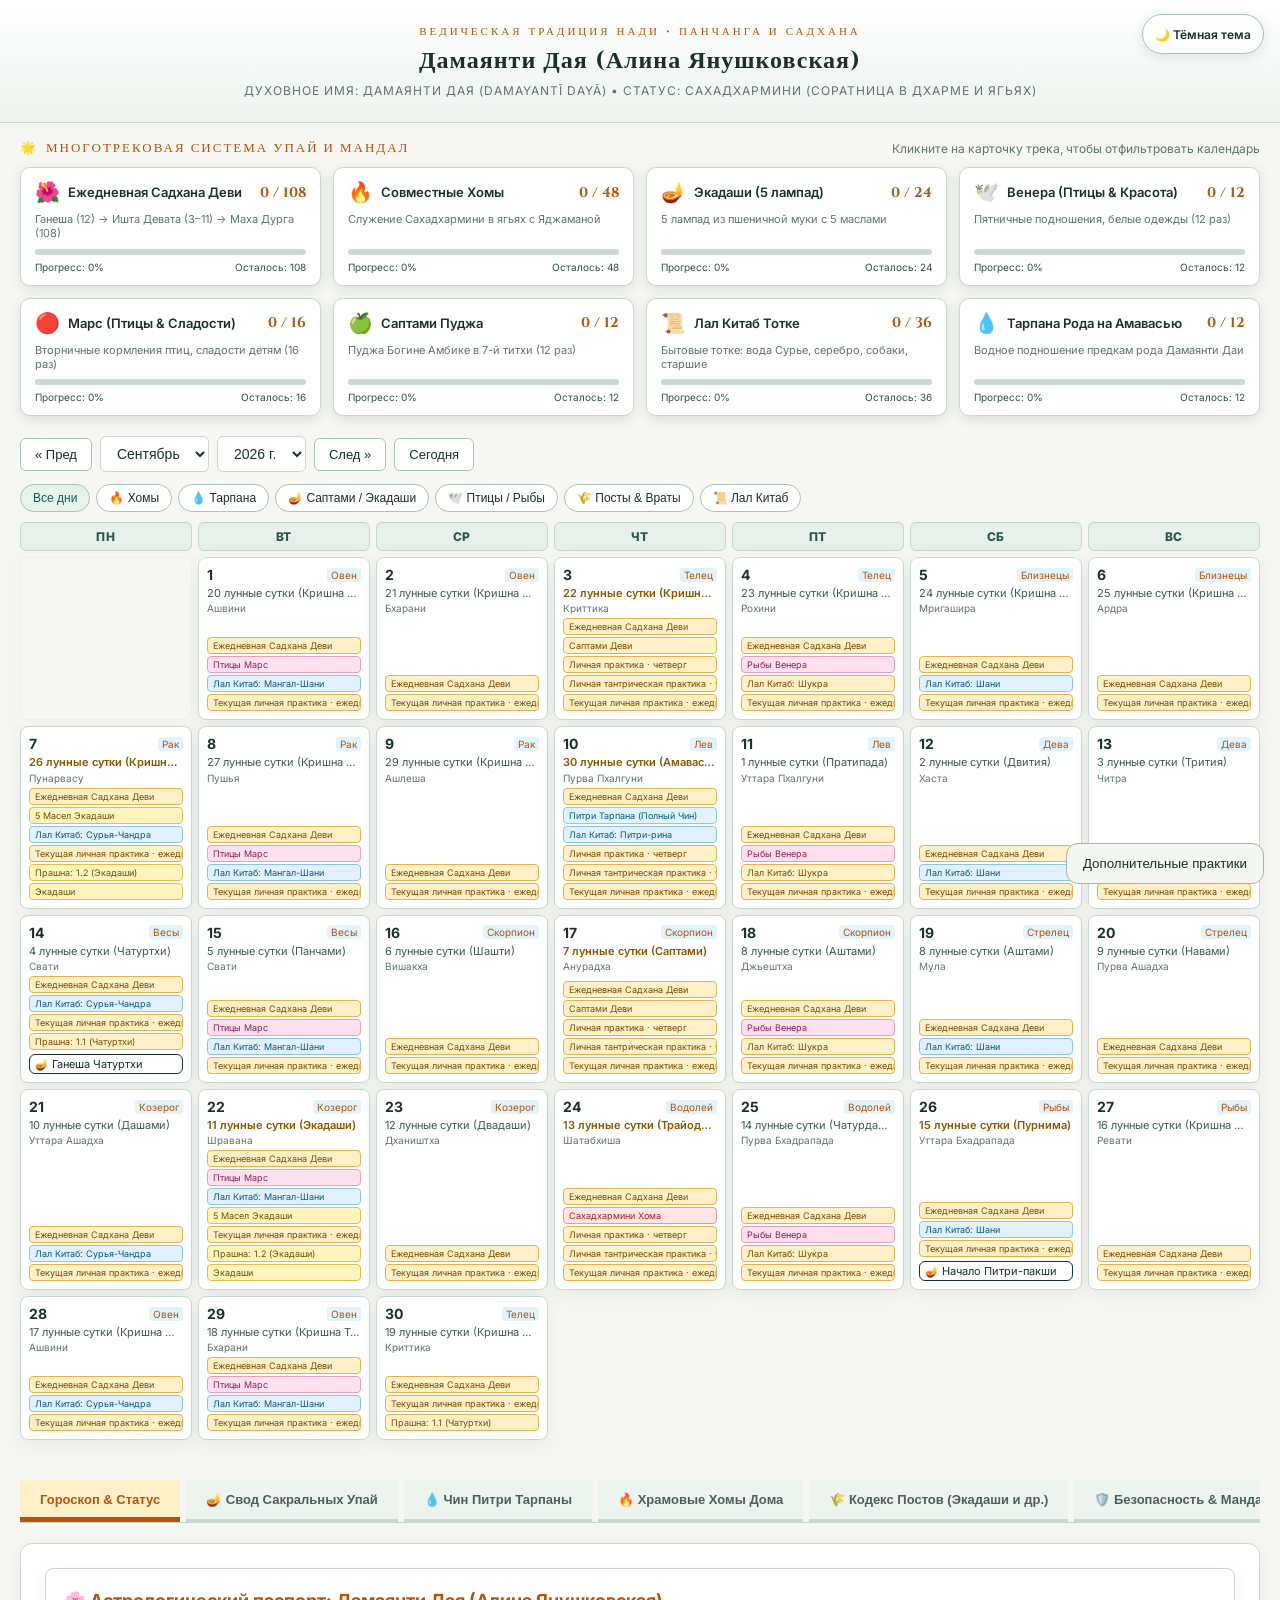
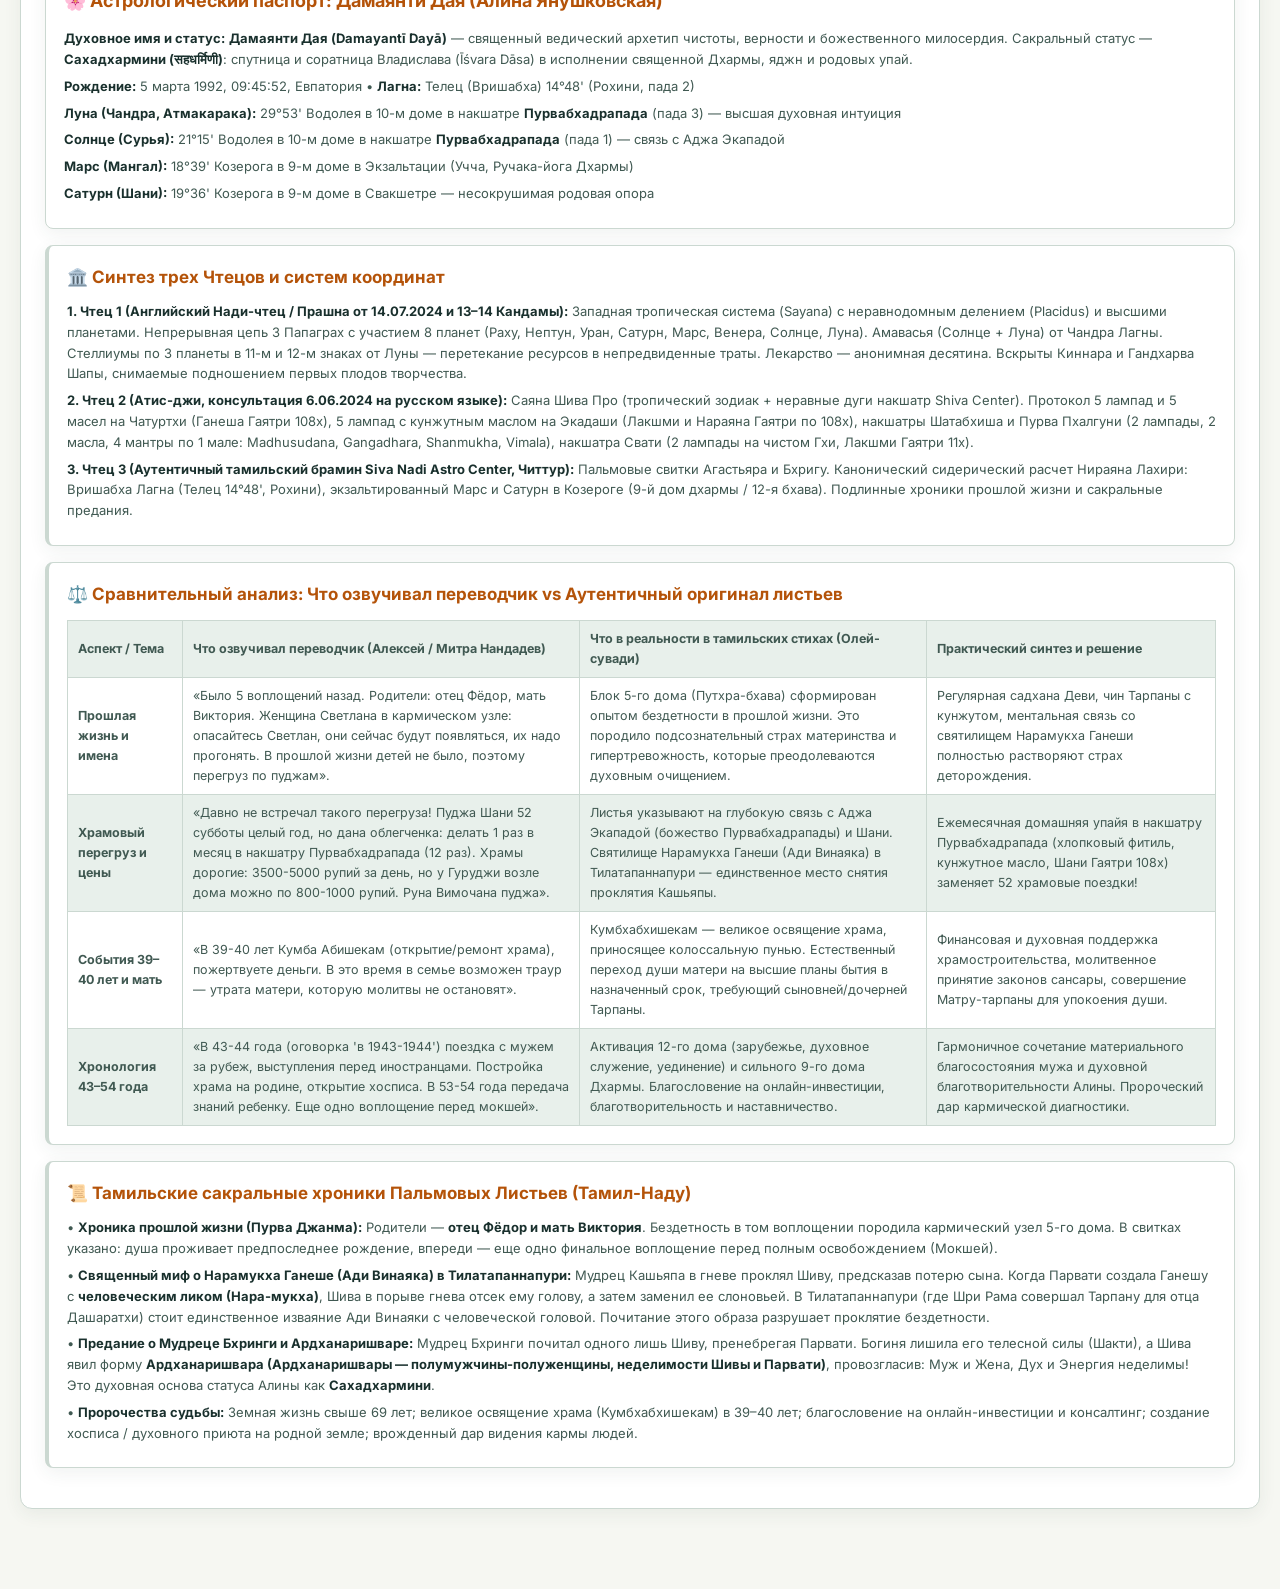
==== calendar-release-alina-20261002.html @ b04dcc71 "Stage Alina calendar release and astronomy data" ====
<!DOCTYPE html>
<html lang="ru">
<head>
    <meta charset="UTF-8">
    <meta name="viewport" content="width=device-width, initial-scale=1.0">
    <title>Интерактивный Календарь Упай & Лунный Прогноз • Дамаянти Дая (Алина Янушковская)</title>
    <link rel="preconnect" href="https://fonts.googleapis.com">
    <link rel="preconnect" href="https://fonts.gstatic.com" crossorigin>
    <link href="https://fonts.googleapis.com/css2?family=Cinzel:wght@600;700;900&family=Inter:wght@300;400;500;600;700&family=Playfair+Display:ital,wght@0,600;1,400&display=swap" rel="stylesheet">
    <style>
        :root {
            --bg: #051614;
            --card-bg: #0d2826;
            --border: #115e59;
            --primary: #0f766e;
            --accent: #d97706;
            --text: #f1f5f9;
            --text-muted: #94a3b8;
            --danger: #ef4444;
            --success: #10b981;
            --gold: #f59e0b;
        }
        * {
            box-sizing: border-box;
            margin: 0;
            padding: 0;
        }
        body {
            background-color: var(--bg);
            color: var(--text);
            font-family: 'Inter', -apple-system, BlinkMacSystemFont, sans-serif;
            min-height: 100vh;
            padding-bottom: 80px;
        }
        header {
            background: linear-gradient(180deg, rgba(15, 23, 42, 0.95) 0%, rgba(15, 23, 42, 0.4) 100%);
            border-bottom: 1px solid var(--border);
            padding: 24px 20px;
            text-align: center;
            position: relative;
        }
        .header-top {
            font-family: 'Cinzel', serif;
            font-size: 11px;
            letter-spacing: 3px;
            color: var(--accent);
            text-transform: uppercase;
            margin-bottom: 6px;
        }
        h1 {
            font-family: 'Cinzel', serif;
            font-size: 24px;
            font-weight: 700;
            letter-spacing: 1px;
            color: #fff;
            margin-bottom: 6px;
        }
        .header-sub {
            font-size: 12px;
            color: var(--text-muted);
            letter-spacing: 1px;
            max-width: 900px;
            margin: 0 auto;
        }

        /* MULTI-TRACK DASHBOARD */
        .tracks-section {
            max-width: 1320px;
            margin: 16px auto 0;
            padding: 0 20px;
        }
        .tracks-header {
            display: flex;
            justify-content: space-between;
            align-items: center;
            margin-bottom: 10px;
        }
        .tracks-title {
            font-family: 'Cinzel', serif;
            font-size: 13px;
            letter-spacing: 2px;
            color: var(--accent);
            text-transform: uppercase;
            display: flex;
            align-items: center;
            gap: 8px;
        }
        .tracks-grid {
            display: grid;
            grid-template-columns: repeat(auto-fill, minmax(280px, 1fr));
            gap: 12px;
        }
        .track-card {
            background: rgba(15, 23, 42, 0.7);
            border: 1px solid var(--border);
            border-radius: 10px;
            padding: 12px 14px;
            cursor: pointer;
            transition: all 0.2s;
            position: relative;
            display: flex;
            flex-direction: column;
            justify-content: space-between;
        }
        .track-card:hover {
            transform: translateY(-2px);
            border-color: var(--accent);
            box-shadow: 0 4px 14px rgba(0, 0, 0, 0.4);
        }
        .track-card.active-filter {
            border-color: var(--accent);
            background: rgba(217, 119, 6, 0.15);
            box-shadow: 0 0 12px rgba(217, 119, 6, 0.3);
        }
        .track-top {
            display: flex;
            align-items: center;
            justify-content: space-between;
            margin-bottom: 8px;
        }
        .track-info-left {
            display: flex;
            align-items: center;
            gap: 8px;
        }
        .track-icon {
            font-size: 20px;
        }
        .track-name {
            font-size: 13px;
            font-weight: 600;
            color: #fff;
        }
        .track-count {
            font-family: 'Cinzel', serif;
            font-size: 14px;
            font-weight: 700;
            color: var(--accent);
        }
        .track-desc {
            font-size: 11px;
            color: var(--text-muted);
            margin-bottom: 8px;
            line-height: 1.3;
        }
        .track-progress-bar-bg {
            background: rgba(255, 255, 255, 0.08);
            height: 6px;
            border-radius: 3px;
            overflow: hidden;
            position: relative;
        }
        .track-progress-bar-fill {
            height: 100%;
            border-radius: 3px;
            transition: width 0.3s ease;
        }
        .track-footer {
            display: flex;
            justify-content: space-between;
            font-size: 10px;
            color: var(--text-muted);
            margin-top: 6px;
        }

        /* CONTROLS BAR */
        .controls-bar {
            max-width: 1320px;
            margin: 20px auto 10px;
            padding: 0 20px;
            display: flex;
            justify-content: space-between;
            align-items: center;
            flex-wrap: wrap;
            gap: 12px;
        }
        .nav-controls {
            display: flex;
            align-items: center;
            gap: 8px;
        }
        .nav-btn {
            background: rgba(255, 255, 255, 0.05);
            border: 1px solid var(--border);
            color: var(--text);
            padding: 8px 14px;
            border-radius: 6px;
            cursor: pointer;
            font-size: 13px;
            transition: all 0.2s;
        }
        .nav-btn:hover {
            background: rgba(255, 255, 255, 0.12);
            border-color: var(--accent);
        }
        .date-select {
            background: var(--card-bg);
            border: 1px solid var(--border);
            color: #fff;
            padding: 8px 12px;
            border-radius: 6px;
            font-size: 14px;
            cursor: pointer;
        }
        .filters-bar {
            display: flex;
            align-items: center;
            gap: 6px;
            flex-wrap: wrap;
        }
        .filter-pill {
            background: rgba(255, 255, 255, 0.04);
            border: 1px solid var(--border);
            color: var(--text-muted);
            padding: 6px 12px;
            border-radius: 20px;
            font-size: 12px;
            cursor: pointer;
            transition: all 0.2s;
        }
        .filter-pill:hover, .filter-pill.active {
            background: var(--primary);
            border-color: var(--accent);
            color: #fff;
        }

        /* CALENDAR GRID */
        .calendar-container {
            max-width: 1320px;
            margin: 0 auto;
            padding: 0 20px;
        }
        .weekdays-grid {
            display: grid;
            grid-template-columns: repeat(7, minmax(0, 1fr));
            width: 100%;
            gap: 6px;
            margin-bottom: 6px;
            text-align: center;
            font-size: 11px;
            font-weight: 600;
            color: var(--text-muted);
            letter-spacing: 1px;
            text-transform: uppercase;
        }
        .month-grid {
            display: grid;
            grid-template-columns: repeat(7, 1fr);
            gap: 6px;
        }
        .day-card {
            background: var(--card-bg);
            border: 1px solid var(--border);
            border-radius: 8px;
            min-height: 115px;
            padding: 8px;
            cursor: pointer;
            transition: all 0.2s;
            display: flex;
            flex-direction: column;
            position: relative;
        }
        .day-card:hover {
            transform: translateY(-2px);
            border-color: var(--accent);
            box-shadow: 0 4px 12px rgba(0, 0, 0, 0.3);
            z-index: 2;
        }
        .day-card.today {
            border-color: var(--accent);
            background: rgba(217, 119, 6, 0.08);
        }
        .day-card.all-completed {
            border-color: var(--success);
            background: rgba(16, 185, 129, 0.06);
        }
        .day-card.partially-completed {
            border-color: var(--gold);
            background: rgba(245, 158, 11, 0.05);
        }
        .day-header {
            display: flex;
            justify-content: space-between;
            align-items: center;
            margin-bottom: 4px;
        }
        .day-num {
            font-size: 14px;
            font-weight: 700;
            color: #fff;
        }
        .day-card.today .day-num {
            color: var(--accent);
        }
        .day-rashi {
            font-size: 10px;
            color: #38bdf8;
            background: rgba(56, 189, 248, 0.12);
            padding: 1px 4px;
            border-radius: 3px;
        }
        .day-check-indicator {
            display: none;
            color: var(--success);
            font-weight: bold;
            font-size: 12px;
        }
        .day-card.all-completed .day-check-indicator {
            display: inline;
        }
        .day-tithi {
            font-size: 11px;
            color: var(--text-muted);
            line-height: 1.2;
            margin-bottom: 2px;
            white-space: nowrap;
            overflow: hidden;
            text-overflow: ellipsis;
        }
        .day-tithi.highlight {
            color: #fbbf24;
            font-weight: 600;
        }
        .day-nak {
            font-size: 10px;
            color: #64748b;
            margin-bottom: 4px;
            white-space: nowrap;
            overflow: hidden;
            text-overflow: ellipsis;
        }
        .day-badges {
            display: flex;
            flex-direction: column;
            gap: 2px;
            margin-top: auto;
        }
        .badge {
            font-size: 9px;
            padding: 2px 5px;
            border-radius: 4px;
            white-space: nowrap;
            overflow: hidden;
            text-overflow: ellipsis;
            display: flex;
            align-items: center;
            gap: 3px;
        }
        .badge.done-badge {
            text-decoration: line-through;
            opacity: 0.7;
        }
        .badge-homa { background: rgba(239, 68, 68, 0.2); color: #fca5a5; border: 1px solid rgba(239, 68, 68, 0.4); }
        .badge-tarpana { background: rgba(56, 189, 248, 0.2); color: #7dd3fc; border: 1px solid rgba(56, 189, 248, 0.4); }
        .badge-puja { background: rgba(245, 158, 11, 0.2); color: #fcd34d; border: 1px solid rgba(245, 158, 11, 0.4); }
        .badge-birds { background: rgba(236, 72, 153, 0.2); color: #f9a8d4; border: 1px solid rgba(236, 72, 153, 0.4); }
        .badge-fast { background: rgba(234, 179, 8, 0.2); color: #fde047; border: 1px solid rgba(234, 179, 8, 0.4); }
        .badge-totka { background: rgba(14, 165, 233, 0.2); color: #bae6fd; border: 1px solid rgba(14, 165, 233, 0.4); }

        /* MODAL DIALOG */
        .modal-overlay {
            position: fixed;
            top: 0; left: 0; right: 0; bottom: 0;
            background: rgba(0, 0, 0, 0.85);
            backdrop-filter: blur(8px);
            z-index: 1000;
            display: none;
            align-items: center;
            justify-content: center;
            padding: 20px;
        }
        .modal-overlay.open {
            display: flex;
        }
        .modal-box {
            background: var(--card-bg);
            border: 1px solid var(--border);
            border-radius: 16px;
            max-width: 960px;
            width: 100%;
            max-height: 90vh;
            overflow-y: auto;
            padding: 28px;
            box-shadow: 0 20px 50px rgba(0, 0, 0, 0.7);
            position: relative;
        }
        .modal-close {
            position: absolute;
            top: 20px;
            right: 20px;
            background: rgba(255, 255, 255, 0.1);
            border: none;
            color: #fff;
            font-size: 18px;
            width: 36px;
            height: 36px;
            border-radius: 50%;
            cursor: pointer;
            display: flex;
            align-items: center;
            justify-content: center;
            transition: all 0.2s;
        }
        .modal-close:hover {
            background: var(--danger);
        }
        .modal-title {
            font-family: 'Cinzel', serif;
            font-size: 22px;
            color: #fff;
            margin-bottom: 4px;
        }
        .modal-subtitle {
            font-size: 13px;
            color: var(--accent);
            margin-bottom: 20px;
        }

        /* LUNAR FORECAST CARD IN MODAL */
        .forecast-card {
            background: rgba(15, 23, 42, 0.75);
            border: 1px solid var(--border);
            border-radius: 12px;
            padding: 18px;
            margin-bottom: 20px;
        }
        .forecast-header {
            margin-bottom: 14px;
            padding-bottom: 10px;
            border-bottom: 1px solid var(--border);
        }
        .forecast-day-tag {
            font-family: 'Cinzel', serif;
            font-size: 11px;
            letter-spacing: 2px;
            color: var(--accent);
            text-transform: uppercase;
            margin-bottom: 4px;
        }
        .forecast-sub {
            font-size: 14px;
            color: #f1f5f9;
            font-style: italic;
        }
        .forecast-grid-main {
            display: grid;
            grid-template-columns: repeat(auto-fit, minmax(200px, 1fr));
            gap: 12px;
            margin-bottom: 16px;
        }
        .forecast-box {
            background: rgba(255, 255, 255, 0.03);
            border: 1px solid rgba(255, 255, 255, 0.06);
            border-radius: 8px;
            padding: 10px 12px;
        }
        .f-label {
            font-size: 10px;
            text-transform: uppercase;
            letter-spacing: 1px;
            color: var(--text-muted);
            margin-bottom: 4px;
        }
        .f-val {
            font-size: 13px;
            color: #fff;
        }
        .f-val.bold {
            font-weight: 600;
        }
        .f-val.accent {
            color: var(--accent);
        }
        .f-desc {
            font-size: 11px;
            color: var(--text-muted);
            margin-top: 4px;
            line-height: 1.3;
        }

        /* MUHURTAS ROW */
        .muhurtas-row {
            display: grid;
            grid-template-columns: repeat(auto-fit, minmax(210px, 1fr));
            gap: 10px;
            margin-bottom: 16px;
        }
        .muhurta-pill {
            background: rgba(255, 255, 255, 0.03);
            border: 1px solid var(--border);
            border-radius: 8px;
            padding: 10px;
            display: flex;
            align-items: flex-start;
            gap: 10px;
        }
        .muhurta-pill.abhijit {
            border-color: #f59e0b;
            background: rgba(245, 158, 11, 0.08);
        }
        .muhurta-pill.brahma {
            border-color: #38bdf8;
            background: rgba(56, 189, 248, 0.08);
        }
        .muhurta-pill.homa {
            border-color: #10b981;
            background: rgba(16, 185, 129, 0.08);
        }
        .muhurta-pill.rahu {
            border-color: #ef4444;
            background: rgba(239, 68, 68, 0.08);
        }
        .m-icon {
            font-size: 20px;
        }
        .m-name {
            font-size: 11px;
            text-transform: uppercase;
            letter-spacing: 1px;
            font-weight: 600;
            color: #fff;
        }
        .m-time {
            font-family: monospace;
            font-size: 14px;
            font-weight: 700;
            margin: 2px 0;
            color: var(--accent);
        }
        .muhurta-pill.abhijit .m-time { color: #fbbf24; }
        .muhurta-pill.brahma .m-time { color: #7dd3fc; }
        .muhurta-pill.homa .m-time { color: #34d399; }
        .muhurta-pill.rahu .m-time { color: #f87171; }
        .m-note {
            font-size: 10px;
            color: var(--text-muted);
            line-height: 1.2;
        }

        /* LIFESTYLE & RATINGS */
        .lifestyle-grid {
            display: grid;
            grid-template-columns: repeat(auto-fit, minmax(260px, 1fr));
            gap: 10px;
            margin-bottom: 16px;
        }
        .lifestyle-card {
            background: rgba(255, 255, 255, 0.03);
            border: 1px solid rgba(255, 255, 255, 0.06);
            border-radius: 8px;
            padding: 10px 12px;
        }
        .ls-title {
            font-size: 11px;
            text-transform: uppercase;
            letter-spacing: 1px;
            color: var(--text-muted);
            margin-bottom: 4px;
        }
        .ls-status {
            font-size: 13px;
            font-weight: 700;
            margin-bottom: 4px;
        }
        .ls-status.good { color: #34d399; }
        .ls-status.warn { color: #fbbf24; }
        .ls-status.bad { color: #f87171; }
        .ls-val {
            font-size: 12px;
            font-weight: 600;
            color: #fff;
            margin-bottom: 4px;
        }
        .ls-desc {
            font-size: 11px;
            color: var(--text-muted);
            line-height: 1.3;
        }

        .ratings-row {
            display: grid;
            grid-template-columns: repeat(auto-fit, minmax(190px, 1fr));
            gap: 10px;
            padding-top: 12px;
            border-top: 1px solid var(--border);
        }
        .rating-item {
            display: flex;
            align-items: center;
            gap: 10px;
            background: rgba(0, 0, 0, 0.2);
            padding: 8px 10px;
            border-radius: 6px;
        }
        .r-icon {
            font-size: 18px;
        }
        .r-info {
            flex: 1;
        }
        .r-name {
            font-size: 10px;
            text-transform: uppercase;
            letter-spacing: 1px;
            color: var(--text-muted);
        }
        .r-stars {
            font-size: 12px;
            font-weight: 600;
            color: #fff;
        }
        .r-stars.bad { color: #f87171; }
        .r-stars.warn { color: #fbbf24; }

        /* VRATA FULL BANNER */
        .vrata-banner {
            border-radius: 12px;
            padding: 16px 20px;
            margin-bottom: 20px;
            border: 1px solid;
            line-height: 1.5;
        }
        .vrata-banner-title {
            font-family: 'Cinzel', serif;
            font-size: 16px;
            font-weight: 700;
            margin-bottom: 8px;
        }
        .vrata-banner-block {
            font-size: 12px;
            margin-top: 6px;
            color: #e2e8f0;
        }

        /* UPAYAS CHECKLIST CARDS */
        .upayas-section-title {
            color: #fff;
            font-size: 16px;
            margin-bottom: 12px;
            font-family: 'Cinzel', serif;
            display: flex;
            align-items: center;
            justify-content: space-between;
        }
        .upaya-card-item {
            background: rgba(0, 0, 0, 0.3);
            border: 1px solid var(--border);
            border-left-width: 5px;
            border-radius: 8px;
            padding: 16px;
            margin-bottom: 14px;
            transition: all 0.2s;
        }
        .upaya-card-item.completed {
            background: rgba(16, 185, 129, 0.08);
            border-color: var(--success);
        }
        .upaya-card-header {
            display: flex;
            align-items: center;
            justify-content: space-between;
            margin-bottom: 10px;
        }
        .upaya-card-title {
            font-size: 15px;
            font-weight: 600;
            color: #fff;
        }
        .btn-check-upaya {
            background: rgba(255, 255, 255, 0.08);
            border: 1px solid var(--border);
            color: var(--text-muted);
            padding: 6px 14px;
            border-radius: 6px;
            font-size: 12px;
            font-weight: 600;
            cursor: pointer;
            display: flex;
            align-items: center;
            gap: 6px;
            transition: all 0.2s;
        }
        .btn-check-upaya:hover {
            background: rgba(255, 255, 255, 0.15);
            color: #fff;
        }
        .btn-check-upaya.checked {
            background: var(--success);
            border-color: var(--success);
            color: #fff;
        }
        .upaya-detail-row {
            font-size: 12px;
            margin-bottom: 6px;
            line-height: 1.5;
            color: var(--text-muted);
        }
        .upaya-detail-row strong {
            color: #fff;
        }
        .mantra-box {
            background: rgba(0, 0, 0, 0.6);
            border: 1px solid rgba(255, 255, 255, 0.12);
            border-radius: 8px;
            padding: 14px;
            font-family: monospace;
            font-size: 12px;
            color: #93c5fd;
            margin-top: 10px;
            white-space: pre-wrap;
            position: relative;
            line-height: 1.5;
        }
        .copy-btn {
            position: absolute;
            top: 8px;
            right: 8px;
            background: rgba(255, 255, 255, 0.12);
            border: 1px solid rgba(255, 255, 255, 0.25);
            color: #fff;
            font-size: 10px;
            padding: 3px 8px;
            border-radius: 4px;
            cursor: pointer;
        }
        .copy-btn:hover {
            background: var(--accent);
        }
        .action-bar {
            margin-top: 24px;
            display: flex;
            align-items: center;
            justify-content: space-between;
            padding-top: 16px;
            border-top: 1px solid var(--border);
        }
        .btn-all-done {
            background: var(--primary);
            border: 1px solid var(--accent);
            color: #fff;
            padding: 10px 20px;
            border-radius: 8px;
            font-size: 13px;
            font-weight: 600;
            cursor: pointer;
            transition: all 0.2s;
        }
        .btn-all-done:hover {
            background: var(--accent);
        }

        /* TABS SECTION */
        .tabs-container {
            max-width: 1320px;
            margin: 40px auto 0;
            padding: 0 20px;
        }
        .tabs-nav {
            display: flex;
            gap: 6px;
            border-bottom: 1px solid var(--border);
            margin-bottom: 20px;
            overflow-x: auto;
        }
        .tab-btn {
            background: transparent;
            border: none;
            color: var(--text-muted);
            padding: 12px 20px;
            font-size: 13px;
            font-weight: 600;
            cursor: pointer;
            border-bottom: 3px solid transparent;
            transition: all 0.2s;
            white-space: nowrap;
        }
        .tab-btn:hover {
            color: #fff;
        }
        .tab-btn.active {
            color: var(--accent);
            border-bottom-color: var(--accent);
        }
        .tab-content {
            display: none;
            background: var(--card-bg);
            border: 1px solid var(--border);
            border-radius: 12px;
            padding: 24px;
            line-height: 1.6;
        }
        .tab-content.active {
            display: block;
        }
        .natal-card {
            background: rgba(255, 255, 255, 0.02);
            border: 1px solid var(--border);
            border-radius: 8px;
            padding: 18px;
            margin-bottom: 16px;
        }
        .natal-card h3 {
            color: var(--accent);
            margin-bottom: 8px;
            font-size: 16px;
        }
        .natal-card p {
            font-size: 13px;
            color: var(--text-muted);
            margin-bottom: 6px;
        }
        /* LIGHT THEME */
        html.theme-light {
            --bg: #f6f7f2;
            --card-bg: #ffffff;
            --border: #cbd8d1;
            --primary: #0f766e;
            --accent: #b45309;
            --text: #19302d;
            --text-muted: #5f746e;
            --gold: #c47a14;
        }
        html { scroll-behavior: smooth; }
        html.theme-light body {
            background: var(--bg);
            color: var(--text);
            transition: background-color .35s ease, color .35s ease;
        }
        html.theme-light header {
            background: linear-gradient(180deg, #ffffff 0%, #edf4ef 100%);
            border-bottom-color: var(--border);
            transition: background .35s ease, border-color .35s ease;
        }
        html.theme-light h1,
        html.theme-light .track-name,
        html.theme-light .day-num,
        html.theme-light .modal-title,
        html.theme-light .forecast-title,
        html.theme-light .m-title,
        html.theme-light .ls-val,
        html.theme-light .r-name,
        html.theme-light .tab-content h2,
        html.theme-light .tab-content h3 {
            color: var(--text) !important;
        }
        html.theme-light .header-sub,
        html.theme-light .track-desc,
        html.theme-light .day-nak,
        html.theme-light .natal-card p,
        html.theme-light .forecast-sub,
        html.theme-light .f-desc,
        html.theme-light .m-note,
        html.theme-light .ls-desc,
        html.theme-light .subtitle {
            color: var(--text-muted) !important;
        }
        html.theme-light .track-card,
        html.theme-light .day-card,
        html.theme-light .tab-content,
        html.theme-light .natal-card,
        html.theme-light .modal-box {
            background: var(--card-bg);
            border-color: var(--border);
            box-shadow: 0 5px 18px rgba(40, 70, 55, .07);
            transition: background-color .35s ease, border-color .25s ease, box-shadow .25s ease, transform .2s ease;
        }
        html.theme-light .track-card:hover,
        html.theme-light .day-card:hover {
            box-shadow: 0 8px 22px rgba(40, 70, 55, .14);
        }
        html.theme-light .track-card.active-filter,
        html.theme-light .day-card.matched-filter,
        html.theme-light .day-card.today {
            background: #fff8e8;
            border-color: #d39a42;
        }
        html.theme-light .nav-btn,
        html.theme-light .filter-pill,
        html.theme-light .select-styled {
            background: #ffffff;
            color: var(--text);
            border-color: var(--border);
            transition: background-color .25s ease, color .25s ease, border-color .25s ease, box-shadow .25s ease;
        }
        html.theme-light .nav-btn:hover,
        html.theme-light .filter-pill:hover,
        html.theme-light .filter-pill.active {
            background: #e7f2ec;
            color: var(--primary);
            border-color: #7bad96;
        }
        html.theme-light .select-styled option { background: #ffffff; color: var(--text); }
        html.theme-light .day-tithi { color: #405952 !important; }
        html.theme-light .day-rashi,
        html.theme-light .track-count,
        html.theme-light .natal-card h3,
        html.theme-light .forecast-title,
        html.theme-light .m-time,
        html.theme-light .tab-btn.active { color: var(--accent) !important; }
        html.theme-light .weekday-name { color: var(--text-muted); }
        html.theme-light .track-progress-bar-bg { background: #e3ebe6; }
        html.theme-light .modal-overlay { background: rgba(28, 48, 41, .48); }
        html.theme-light .modal-close,
        html.theme-light .copy-btn {
            background: #e7f2ec;
            border-color: #a9c4b4;
            color: var(--text);
        }
        html.theme-light .mantra-box { background: #eef5f0; border-color: #bfd2c5; color: #17606a; }
        html.theme-light .action-bar { border-top-color: var(--border); }
        html.theme-light .btn-all-done { color: #ffffff; }
        html.theme-light .tab-btn:hover { color: var(--primary) !important; }
        html.theme-light .badge { text-shadow: none; }
        @media (max-width: 700px) {
            header { padding: 17px 12px 15px; }
            h1 { font-size: clamp(18px, 5.5vw, 24px); line-height: 1.25; }
            .header-sub { font-size: 10px; line-height: 1.45; letter-spacing: .2px; }
            .tracks-section, .controls-bar, .calendar-container, .tabs-container {
                width: 100%; padding-left: 12px; padding-right: 12px;
            }
            .tracks-header { display: block; }
            .tracks-title { font-size: 11px; letter-spacing: 1px; line-height: 1.35; margin-bottom: 6px; }
            .tracks-grid { grid-template-columns: 1fr; gap: 8px; }
            .controls-bar { display: block; }
            .nav-controls { display: grid; grid-template-columns: 1fr 1.2fr 1fr; gap: 6px; }
            .nav-btn, .select-styled { min-height: 42px; width: 100%; padding: 8px 6px; font-size: 12px; }
            .filters-bar { margin-top: 9px; margin-right: -12px; padding-right: 12px; -webkit-overflow-scrolling: touch; }
            .filter-pill { min-height: 36px; display: inline-flex; align-items: center; font-size: 11px; }
            .calendar-container { overflow-x: auto; -webkit-overflow-scrolling: touch; overscroll-behavior-x: contain; }
            .weekdays-grid, .month-grid { min-width: 700px; gap: 6px; }
            .day-card { min-height: 96px; padding: 7px 6px; }
            .tabs-nav { margin-left: -12px; margin-right: -12px; padding: 0 12px 2px; }
            .tab-btn { min-height: 44px; padding: 10px 13px; font-size: 12px; }
            .tab-content { padding: 16px 14px; }
            .modal-overlay { padding: 8px; align-items: flex-end; }
            .modal-box { max-height: 94vh; padding: 18px 14px 22px; border-radius: 14px 14px 0 0; }
        }
        /* THEME SWITCH */
        html.theme-dark {
            --bg: #051614;
            --card-bg: #0d2826;
            --border: #115e59;
            --primary: #0f766e;
            --accent: #d97706;
            --text: #f1f5f9;
            --text-muted: #94a3b8;
            --gold: #f59e0b;
        }
        html.theme-light {
            --bg: #f6f7f2;
            --card-bg: #ffffff;
            --border: #cbd8d1;
            --primary: #0f766e;
            --accent: #b45309;
            --text: #19302d;
            --text-muted: #5f746e;
            --gold: #c47a14;
        }
        .theme-toggle {
            position: absolute;
            top: 14px;
            right: 16px;
            z-index: 5;
            min-height: 40px;
            padding: 8px 12px;
            border: 1px solid #a9c4b4;
            border-radius: 999px;
            background: rgba(255, 255, 255, .82);
            color: #19302d;
            font: 600 12px Inter, sans-serif;
            cursor: pointer;
            box-shadow: 0 3px 12px rgba(40, 70, 55, .12);
            transition: background-color .25s ease, color .25s ease, border-color .25s ease, transform .2s ease;
        }
        .theme-toggle:hover { transform: translateY(-1px); }
        .theme-dark .theme-toggle {
            background: rgba(13, 40, 38, .92);
            color: #f1f5f9;
            border-color: #2b8a80;
        }
        .theme-light [style*="color: #cbd5e1"],
        .theme-light [style*="color:#cbd5e1"],
        .theme-light [style*="color: #94a3b8"],
        .theme-light [style*="color:#94a3b8"] { color: #405952 !important; }
        .theme-light [style*="color: #f1f5f9"],
        .theme-light [style*="color:#f1f5f9"],
        .theme-light [style*="color: #fff"],
        .theme-light [style*="color:#fff"] { color: #19302d !important; }
        .theme-light [style*="background: rgba(0, 0, 0"],
        .theme-light [style*="background:rgba(0,0,0"],
        .theme-light [style*="background: rgba(15, 23, 42"],
        .theme-light [style*="background:rgba(15, 23, 42"] {
            background: #eef5f0 !important;
        }
        .theme-light [style*="background: rgba(255,255,255"],
        .theme-light [style*="background:rgba(255,255,255"] { background: #e8f0eb !important; }
        .theme-light table { color: #405952 !important; }
        .theme-light code,
        .theme-light .mantra-box,
        .theme-light [style*="font-family: monospace"] { text-shadow: none; }
        .theme-light .modal-overlay { background: rgba(28, 48, 41, .48) !important; }
        .theme-light .badge-homa { background: #ffe5e5 !important; color: #a32020 !important; border-color: #e79a9a !important; }
        .theme-light .badge-tarpana { background: #dff4fb !important; color: #075b78 !important; border-color: #8bcfe3 !important; }
        .theme-light .badge-puja { background: #fff0c7 !important; color: #7a4a00 !important; border-color: #e3b24e !important; }
        .theme-light .badge-birds { background: #ffe0ee !important; color: #8f1f55 !important; border-color: #e4a0bc !important; }
        .theme-light .badge-fast { background: #fff4bd !important; color: #6b5200 !important; border-color: #dfbf4a !important; }
        .theme-light .badge-totka { background: #e2f1ff !important; color: #075985 !important; border-color: #8dc2e8 !important; }
        .theme-light .day-tithi.highlight { color: #8a5700 !important; }
        .theme-light .day-rashi { color: #075985 !important; background: #e2f4fb !important; }
        .theme-light .day-nak { color: #49635c !important; }
        .theme-light .track-desc, .theme-light .track-footer, .theme-light .header-sub { color: #344e46 !important; }
        .theme-light .track-card { border-color: #a9c0b2 !important; box-shadow: 0 3px 12px rgba(25,48,45,.12) !important; }
        .theme-light .track-progress-bar-bg { background: #cbdad0 !important; }
        .theme-light body {
            background: #f6f7f2 !important;
            color: #19302d !important;
        }
        .theme-light header {
            background: linear-gradient(180deg, #ffffff 0%, #edf4ef 100%) !important;
            border-bottom-color: #cbd8d1 !important;
        }
        .theme-light .track-card,
        .theme-light .day-card,
        .theme-light .tab-content,
        .theme-light .natal-card,
        .theme-light .modal-box {
            background: #ffffff !important;
            border-color: #cbd8d1 !important;
            color: #19302d !important;
        }
        .theme-light .nav-btn,
        .theme-light .filter-pill,
        .theme-light .select-styled,
        .theme-light .date-select {
            appearance: auto;
            -webkit-appearance: menulist;
            background: #ffffff !important;
            color: #19302d !important;
            border: 1px solid #cbd8d1 !important;
            color-scheme: light;
        }
        .theme-light .date-select option,
        .theme-light .select-styled option {
            background: #ffffff !important;
            color: #19302d !important;
        }
        .theme-dark .date-select,
        .theme-dark .select-styled {
            background: #0d2826 !important;
            color: #f1f5f9 !important;
            border-color: #115e59 !important;
            color-scheme: dark;
        }
        .theme-dark .date-select option,
        .theme-dark .select-styled option {
            background: #0d2826 !important;
            color: #f1f5f9 !important;
        }
        .theme-dark body {
            background: #051614 !important;
            color: #f1f5f9 !important;
        }
        .theme-dark header {
            background: linear-gradient(180deg, rgba(15, 23, 42, .95), rgba(15, 23, 42, .4)) !important;
            border-bottom-color: #115e59 !important;
        }
        .theme-dark .track-card,
        .theme-dark .day-card,
        .theme-dark .tab-content,
        .theme-dark .natal-card,
        .theme-dark .modal-box {
            background: #0d2826 !important;
            border-color: #115e59 !important;
            color: #f1f5f9 !important;
        }
        .theme-dark .nav-btn,
        .theme-dark .filter-pill,
        .theme-dark .select-styled {
            background: rgba(255, 255, 255, .05) !important;
            color: #f1f5f9 !important;
            border-color: #115e59 !important;
        }
        .theme-dark h1,
        .theme-dark .track-name,
        .theme-dark .day-num,
        .theme-dark .modal-title,
        .theme-dark .forecast-title,
        .theme-dark .m-title,
        .theme-dark .ls-val,
        .theme-dark .r-name,
        .theme-dark .tab-content h2,
        .theme-dark .tab-content h3 { color: #f1f5f9 !important; }
        .theme-dark .header-sub,
        .theme-dark .track-desc,
        .theme-dark .day-nak,
        .theme-dark .natal-card p,
        .theme-dark .forecast-sub,
        .theme-dark .f-desc,
        .theme-dark .m-note,
        .theme-dark .ls-desc,
        .theme-dark .subtitle { color: #94a3b8 !important; }
        .theme-dark [style*="color: #405952"],
        .theme-dark [style*="color:#405952"] { color: #cbd5e1 !important; }

        /* Controls keep their own contrast on both theme surfaces. */
        html.theme-light header h1 { color: #19302d !important; }
        html.theme-dark header h1 { color: #f1f5f9 !important; }
        html.theme-light .nav-btn,
        html.theme-light .filter-pill { background: #ffffff !important; color: #19302d !important; border-color: #a9c4b4 !important; }
        html.theme-light .filter-pill.active { background: #e7f2ec !important; color: #0b5f57 !important; }
        html.theme-dark .nav-btn,
        html.theme-dark .filter-pill { background: #0d2826 !important; color: #f1f5f9 !important; border-color: #3c7d76 !important; }
        html.theme-dark .filter-pill.active { background: #115e59 !important; color: #ffffff !important; }
        html.theme-light .mantra-box .copy-btn {
            background: #d7e9df !important;
            border: 1px solid #799d8b !important;
            color: #19302d !important;
        }
        html.theme-light .mantra-box .copy-btn:hover,
        html.theme-light .mantra-box .copy-btn:focus-visible {
            background: #0f766e !important;
            color: #ffffff !important;
        }
        html.theme-dark .mantra-box .copy-btn {
            background: #0d403d !important;
            border: 1px solid #3f857d !important;
            color: #ffffff !important;
        }
        html.theme-dark .mantra-box .copy-btn:hover,
        html.theme-dark .mantra-box .copy-btn:focus-visible {
            background: #0f766e !important;
            color: #ffffff !important;
        }

        /* LIGHT THEME: calendar alignment, tabs, selected-day modal */
        .weekdays-grid,
        .month-grid {
            grid-template-columns: repeat(7, minmax(0, 1fr));
        }
        .month-grid > *,
        .weekdays-grid > * {
            min-width: 0;
        }
        .day-card {
            overflow: hidden;
        }
        .theme-light .weekdays-grid {
            color: #31554c !important;
            font-size: 12px;
            font-weight: 800;
            letter-spacing: .8px;
        }
        .theme-light .weekdays-grid > div {
            color: #31554c !important;
            background: #e8f0eb;
            border: 1px solid #c3d4c9;
            border-radius: 6px;
            padding: 6px 2px;
        }
        .theme-light .tab-btn {
            color: #49635c !important;
            background: #edf3ef;
            border-bottom-color: #cbd8d1;
        }
        .theme-light .tab-btn:hover {
            color: #0f5f58 !important;
            background: #dcebe2;
        }
        .theme-light .tab-btn.active {
            color: #713f00 !important;
            background: #fff0c7 !important;
            border-bottom-color: #b45309 !important;
            box-shadow: inset 0 -2px 0 #b45309;
        }
        .theme-light .tab-content {
            color: #29443d !important;
            background: #ffffff !important;
            border-color: #cbd8d1 !important;
        }
        .theme-light .tab-content p,
        .theme-light .tab-content li,
        .theme-light .tab-content td,
        .theme-light .tab-content th,
        .theme-light .tab-content .upaya-detail-row,
        .theme-light .tab-content .natal-card p {
            color: #405952 !important;
        }
        .theme-light .tab-content h2,
        .theme-light .tab-content h3,
        .theme-light .upayas-section-title,
        .theme-light .upaya-card-title {
            color: #19302d !important;
        }
        .theme-light .upaya-card-item {
            background: #f4f8f5 !important;
            border-color: #b9cec1 !important;
            color: #29443d !important;
        }
        .theme-light .btn-check-upaya {
            background: #e7f2ec !important;
            color: #31554c !important;
            border-color: #a9c4b4 !important;
        }
        .theme-light .modal-box {
            background: #ffffff !important;
            color: #29443d !important;
            border-color: #aebfb5 !important;
            box-shadow: 0 20px 50px rgba(29, 58, 45, .25) !important;
        }
        .theme-light .modal-title {
            color: #19302d !important;
        }
        .theme-light .modal-subtitle,
        .theme-light .forecast-day-tag,
        .theme-light .forecast-title {
            color: #8a5700 !important;
        }
        .theme-light .forecast-card,
        .theme-light .upaya-card-item,
        .theme-light .vrata-banner {
            background: #f4f8f5 !important;
            color: #29443d !important;
            border-color: #b9cec1 !important;
        }
        .theme-light .forecast-sub,
        .theme-light .f-val,
        .theme-light .m-name,
        .theme-light .ls-val,
        .theme-light .r-stars,
        .theme-light .upaya-card-title {
            color: #29443d !important;
        }
        .theme-light .f-label,
        .theme-light .f-desc,
        .theme-light .m-note,
        .theme-light .ls-title,
        .theme-light .ls-desc,
        .theme-light .r-name {
            color: #49635c !important;
        }
        .theme-light .forecast-box,
        .theme-light .lifestyle-card,
        .theme-light .muhurta-pill {
            background: #ffffff !important;
            border-color: #cbd8d1 !important;
        }
        .theme-light .rating-item {
            background: #e8f0eb !important;
            color: #29443d !important;
        }
        .theme-light .mantra-box,
        .theme-light [style*="background: rgba(0,0,0"],
        .theme-light [style*="background: rgba(0, 0, 0"] {
            background: #eef5f0 !important;
            color: #29443d !important;
            border-color: #bfd2c5 !important;
        }
        .theme-light .modal-close {
            background: #e7f2ec !important;
            color: #19302d !important;
            border: 1px solid #a9c4b4 !important;
        }
        .theme-light .modal-close:hover {
            background: #b42318 !important;
            color: #ffffff !important;
        }
        /* UPAYAS: restore contrast for inline legacy colors */
        .theme-light #tab-upayas [style*="font-family: monospace"],
        .theme-light #tab-upayas code {
            color: #17606a !important;
            background: #eef5f0 !important;
            border-color: #bfd2c5 !important;
        }
        .theme-light #tab-upayas [style*="color: #fde047"],
        .theme-light #tab-upayas [style*="color:#fde047"],
        .theme-light #tab-upayas [style*="color: #7dd3fc"],
        .theme-light #tab-upayas [style*="color:#7dd3fc"],
        .theme-light #tab-upayas [style*="color: #fda4af"],
        .theme-light #tab-upayas [style*="color:#fda4af"],
        .theme-light #tab-upayas [style*="color: #d8b4fe"],
        .theme-light #tab-upayas [style*="color:#d8b4fe"] {
            color: #17606a !important;
        }
        .theme-light #tab-upayas [style*="background: rgba(0,0,0"],
        .theme-light #tab-upayas [style*="background: rgba(0, 0, 0"] {
            background: #eef5f0 !important;
            border-color: #bfd2c5 !important;
        }
        .theme-light #tab-upayas [style*="color: #ffe4e6"],
        .theme-light #tab-upayas [style*="color:#ffe4e6"] {
            color: #8f1d45 !important;
        }
        .theme-light #tab-upayas [style*="background: rgba(244, 63, 94, 0.25)"],
        .theme-light #tab-upayas [style*="background:rgba(244, 63, 94, 0.25)"] {
            background: #ffe0eb !important;
            border: 1px solid #e4a0bc;
        }

        /* Light-theme fallback for all legacy inline styles in lower tabs and day modal. */
        .theme-light .tab-content [style*="color: #fff"],
        .theme-light .tab-content [style*="color:#fff"],
        .theme-light .tab-content [style*="color: #f1f5f9"],
        .theme-light .tab-content [style*="color:#f1f5f9"],
        .theme-light .tab-content [style*="color: #cbd5e1"],
        .theme-light .tab-content [style*="color:#cbd5e1"],
        .theme-light .tab-content [style*="color: #e2e8f0"],
        .theme-light .tab-content [style*="color:#e2e8f0"],
        .theme-light .tab-content [style*="color: #a7f3d0"],
        .theme-light .tab-content [style*="color:#a7f3d0"],
        .theme-light .tab-content [style*="color: #93c5fd"],
        .theme-light .tab-content [style*="color:#93c5fd"],
        .theme-light .tab-content [style*="color: #ddd6fe"],
        .theme-light .tab-content [style*="color:#ddd6fe"],
        .theme-light .tab-content [style*="color: #d8b4fe"],
        .theme-light .tab-content [style*="color:#d8b4fe"],
        .theme-light .modal-box [style*="color: #fff"],
        .theme-light .modal-box [style*="color:#fff"],
        .theme-light .modal-box [style*="color: #f1f5f9"],
        .theme-light .modal-box [style*="color:#f1f5f9"],
        .theme-light .modal-box [style*="color: #cbd5e1"],
        .theme-light .modal-box [style*="color:#cbd5e1"] {
            color: #29443d !important;
        }
        .theme-light .tab-content [style*="font-family: monospace"],
        .theme-light .modal-box [style*="font-family: monospace"] {
            color: #17606a !important;
            background: #eef5f0 !important;
            border-color: #bfd2c5 !important;
        }
        .theme-light .tab-content [style*="background: rgba(0, 0, 0"],
        .theme-light .tab-content [style*="background: rgba(0,0,0"],
        .theme-light .modal-box [style*="background: rgba(0, 0, 0"],
        .theme-light .modal-box [style*="background: rgba(0,0,0"],
        .theme-light .tab-content [style*="background: rgba(15, 23, 42"],
        .theme-light .modal-box [style*="background: rgba(15, 23, 42"] {
            background: #f4f8f5 !important;
            border-color: #cbd8d1 !important;
        }
        .theme-light .tab-content h3,
        .theme-light .tab-content strong,
        .theme-light .modal-box h3,
        .theme-light .modal-box strong {
            color: #19302d !important;
        }

        @media (max-width: 700px) {
            .theme-toggle {
                position: static;
                display: block;
                margin: 0 auto 10px;
                min-height: 42px;
                padding: 9px 14px;
            }
            header { padding-top: 12px; }
            .nav-controls { grid-template-columns: 1fr 1.2fr 1fr; }
            body { overflow-x: hidden; }
            .calendar-container { overflow-x: auto; -webkit-overflow-scrolling: touch; }
            .weekdays-grid, .month-grid { min-width: 700px; }
            .tabs-nav { overflow-x: auto; -webkit-overflow-scrolling: touch; }
            .tab-content { overflow-wrap: anywhere; }
        }
        @media (prefers-reduced-motion: reduce) {
            *, *::before, *::after { scroll-behavior: auto !important; transition-duration: .01ms !important; }
        }
    </style>
    <style>
/* Shared Svara Yoga integration for Sadhana calendars */
:root {
  --svara-ida: #79b8df;
  --svara-ida-bg: rgba(74, 127, 160, 0.16);
  --svara-pingala: #f19a73;
  --svara-pingala-bg: rgba(184, 92, 56, 0.16);
  --svara-surface: rgba(255, 255, 255, 0.045);
  --svara-border: rgba(255, 255, 255, 0.12);
  --svara-text: var(--text, #ece7db);
  --svara-muted: var(--text-muted, rgba(236, 231, 219, 0.68));
}

.svara-day-marker {
  display: inline-flex;
  align-items: center;
  gap: 4px;
  width: fit-content;
  margin-top: 5px;
  padding: 3px 7px;
  border: 1px solid transparent;
  border-radius: 999px;
  font-size: 10px;
  font-weight: 800;
  line-height: 1.15;
  letter-spacing: 0.02em;
  white-space: nowrap;
}
.svara-day-marker.is-ida { color: var(--svara-ida); background: var(--svara-ida-bg); border-color: rgba(121,184,223,.32); }
.svara-day-marker.is-pingala { color: var(--svara-pingala); background: var(--svara-pingala-bg); border-color: rgba(241,154,115,.32); }

.svara-summary,
.svara-deep-card,
.svara-reference-card {
  color: var(--svara-text);
  background: var(--svara-surface);
  border: 1px solid var(--svara-border);
  border-radius: 14px;
}
.svara-summary {
  position: relative;
  overflow: hidden;
  margin: 18px 0;
  padding: 16px;
}
.svara-summary::before {
  content: '';
  position: absolute;
  inset: 0 auto 0 0;
  width: 4px;
  background: var(--svara-channel-color, var(--svara-ida));
}
.svara-summary.is-ida { --svara-channel-color: var(--svara-ida); background: linear-gradient(120deg, var(--svara-ida-bg), var(--svara-surface)); }
.svara-summary.is-pingala { --svara-channel-color: var(--svara-pingala); background: linear-gradient(120deg, var(--svara-pingala-bg), var(--svara-surface)); }
.svara-summary-head,
.svara-deep-head {
  display: flex;
  align-items: flex-start;
  justify-content: space-between;
  gap: 12px;
  margin-bottom: 12px;
}
.svara-eyebrow {
  color: var(--svara-muted);
  font-size: 11px;
  font-weight: 800;
  letter-spacing: .09em;
  text-transform: uppercase;
}
.svara-summary h3,
.svara-deep-card h2,
.svara-deep-card h3,
.svara-reference-card h3 {
  color: var(--svara-text) !important;
  margin: 4px 0 0;
}
.svara-channel-badge {
  display: inline-flex;
  align-items: center;
  min-height: 30px;
  padding: 6px 10px;
  border-radius: 999px;
  font-size: 12px;
  font-weight: 900;
  white-space: nowrap;
}
.svara-channel-badge.is-ida { color: var(--svara-ida); background: var(--svara-ida-bg); }
.svara-channel-badge.is-pingala { color: var(--svara-pingala); background: var(--svara-pingala-bg); }
.svara-summary-grid,
.svara-metrics-grid,
.svara-reference-grid {
  display: grid;
  grid-template-columns: repeat(3, minmax(0, 1fr));
  gap: 10px;
}
.svara-summary-item,
.svara-metric {
  min-width: 0;
  padding: 10px;
  border: 1px solid var(--svara-border);
  border-radius: 10px;
  background: rgba(0, 0, 0, .08);
}
.svara-label { display: block; color: var(--svara-muted); font-size: 10px; font-weight: 800; letter-spacing: .05em; text-transform: uppercase; }
.svara-value { display: block; margin-top: 4px; color: var(--svara-text); font-size: 13px; font-weight: 750; overflow-wrap: anywhere; }
.svara-guidance { margin: 12px 0 0; color: var(--svara-text); font-size: 13px; line-height: 1.55; }
.svara-guidance strong { color: var(--svara-channel-color, var(--svara-text)); }
.svara-open-deep {
  min-height: 40px;
  margin-top: 13px;
  padding: 8px 12px;
  border: 1px solid var(--svara-border);
  border-radius: 9px;
  color: var(--svara-text);
  background: rgba(255,255,255,.06);
  font: inherit;
  font-size: 12px;
  font-weight: 800;
  cursor: pointer;
}
.svara-open-deep:hover,
.svara-open-deep:focus-visible { border-color: var(--svara-channel-color, var(--svara-ida)); outline: none; }

#tab-svara { color: var(--svara-text); }
.svara-deep-shell { display: grid; gap: 16px; }
.svara-deep-card,
.svara-reference-card { padding: 18px; }
.svara-deep-date { color: var(--svara-muted); font-size: 13px; }
.svara-practice-steps { margin: 16px 0 0; padding: 0; list-style: none; counter-reset: svara-step; display: grid; gap: 9px; }
.svara-practice-steps li { position: relative; min-height: 36px; padding: 8px 10px 8px 42px; border-radius: 10px; background: rgba(255,255,255,.04); line-height: 1.45; }
.svara-practice-steps li::before { counter-increment: svara-step; content: counter(svara-step); position: absolute; left: 10px; top: 8px; display: grid; place-items: center; width: 22px; height: 22px; border-radius: 50%; color: #fff; background: var(--svara-channel-color, #667); font-size: 11px; font-weight: 900; }
.svara-neighbors { display: grid; grid-template-columns: repeat(7, minmax(92px, 1fr)); gap: 8px; margin-top: 14px; overflow-x: auto; padding-bottom: 5px; scrollbar-width: thin; }
.svara-neighbor { min-width: 92px; padding: 10px 8px; border: 1px solid var(--svara-border); border-radius: 10px; color: var(--svara-text); background: rgba(255,255,255,.035); text-align: center; cursor: pointer; }
.svara-neighbor.is-selected { border-color: var(--svara-channel-color); box-shadow: inset 0 0 0 1px var(--svara-channel-color); }
.svara-neighbor-date { display: block; font-size: 11px; color: var(--svara-muted); }
.svara-neighbor-channel { display: block; margin-top: 5px; font-size: 11px; font-weight: 900; }
.svara-neighbor.is-ida .svara-neighbor-channel { color: var(--svara-ida); }
.svara-neighbor.is-pingala .svara-neighbor-channel { color: var(--svara-pingala); }
.svara-reference-grid { grid-template-columns: repeat(3, minmax(0, 1fr)); }
.svara-reference-card p { margin: 8px 0 0; color: var(--svara-muted); line-height: 1.55; }
.svara-caveat { margin: 0; padding: 12px 14px; border-left: 3px solid #c69a4b; color: var(--svara-muted); background: rgba(198,154,75,.08); font-size: 12px; line-height: 1.5; }
.svara-empty { padding: 18px; border: 1px dashed var(--svara-border); border-radius: 12px; color: var(--svara-muted); }

html.theme-light {
  --svara-ida: #246c91;
  --svara-ida-bg: rgba(36,108,145,.11);
  --svara-pingala: #a84825;
  --svara-pingala-bg: rgba(168,72,37,.11);
  --svara-surface: #ffffff;
  --svara-border: rgba(25,48,45,.18);
  --svara-text: #19302d;
  --svara-muted: #52645f;
}
html.theme-light .svara-summary-item,
html.theme-light .svara-metric,
html.theme-light .svara-practice-steps li,
html.theme-light .svara-neighbor { background: #f6f7f2; }
html.theme-light .svara-open-deep { background: #f6f7f2; }

@media (max-width: 760px) {
  html, body { max-width: 100%; overflow-x: hidden; }
  .nav-controls { flex-wrap: wrap; justify-content: center; max-width: 100%; }
  .calendar-container { max-width: 100%; overflow-x: auto; -webkit-overflow-scrolling: touch; }
  .calendar-container .weekdays-grid,
  .calendar-container .month-grid { min-width: 700px; }
  #dayModal { padding: 0 !important; align-items: flex-end; }
  #dayModal .modal-box,
  #dayModal .modal-content,
  #dayModal > div { box-sizing: border-box; width: 100% !important; min-width: 0 !important; max-width: 100% !important; max-height: 94vh; border-radius: 16px 16px 0 0; padding-left: 14px !important; padding-right: 14px !important; overflow-x: hidden; }
  #dayModal .forecast-grid,
  #dayModal .muhurtas-grid,
  #dayModal .ratings-grid { grid-template-columns: 1fr !important; min-width: 0 !important; }
  .svara-day-marker { padding: 3px 5px; font-size: 9px; }
  .svara-summary { padding: 14px; }
  .svara-summary-head,
  .svara-deep-head { align-items: stretch; flex-direction: column; }
  .svara-channel-badge { width: fit-content; }
  .svara-summary-grid,
  .svara-metrics-grid,
  .svara-reference-grid { grid-template-columns: 1fr; }
  .svara-deep-card,
  .svara-reference-card { padding: 14px; }
}

@media (prefers-reduced-motion: reduce) {
  .svara-open-deep, .svara-neighbor { transition: none !important; scroll-behavior: auto !important; }
}

</style>
<style>
.calendar-container .weekdays-grid,
.calendar-container .month-grid { grid-template-columns: repeat(7, minmax(0, 1fr)); }
.calendar-container .day-card { min-width: 0; }
.calendar-container .day-badges,
.calendar-container .day-header { min-width: 0; overflow-wrap: anywhere; }
</style>
</head>
<body>

<header>
    <button class="theme-toggle" id="themeToggle" type="button" aria-label="Переключить тему">☀️ Светлая тема</button>
    <div class="header-top">Ведическая традиция Нади • Панчанга и Садхана</div>
    <h1>Дамаянти Дая (Алина Янушковская)</h1>
    <div class="header-sub">ДУХОВНОЕ ИМЯ: ДАМАЯНТИ ДАЯ (DAMAYANTĪ DAYĀ) • СТАТУС: САХАДХАРМИНИ (СОРАТНИЦА В ДХАРМЕ И ЯГЬЯХ)</div>
</header>

<!-- MULTI-TRACK UPAYA DASHBOARD -->
<div class="tracks-section">
    <div class="tracks-header">
        <div class="tracks-title"><span>🌟</span> МНОГОТРЕКОВАЯ СИСТЕМА УПАЙ И МАНДАЛ</div>
        <div style="font-size: 12px; color: var(--text-muted);">
            Кликните на карточку трека, чтобы отфильтровать календарь
        </div>
    </div>
    <div class="tracks-grid" id="tracksGrid"></div>
</div>

<!-- CONTROLS BAR -->
<div class="controls-bar">
    <div class="nav-controls">
        <button class="nav-btn" onclick="prevMonth()">« Пред</button>
        <select class="date-select" id="monthSelect" onchange="onMonthChange()">
            <option value="1">Январь</option>
            <option value="2">Февраль</option>
            <option value="3">Март</option>
            <option value="4">Апрель</option>
            <option value="5">Май</option>
            <option value="6">Июнь</option>
            <option value="7">Июль</option>
            <option value="8">Август</option>
            <option value="9">Сентябрь</option>
            <option value="10">Октябрь</option>
            <option value="11">Ноябрь</option>
            <option value="12">Декабрь</option>
        </select>
        <select class="date-select" id="yearSelect" onchange="onYearChange()"></select>
        <button class="nav-btn" onclick="nextMonth()">След »</button>
        <button class="nav-btn" onclick="goToToday()">Сегодня</button>
    </div>
    <div class="filters-bar">
        <button class="filter-pill active" onclick="setGeneralFilter('all', this)">Все дни</button>
        <button class="filter-pill" onclick="setGeneralFilter('homa', this)">🔥 Хомы</button>
        <button class="filter-pill" onclick="setGeneralFilter('tarpana', this)">💧 Тарпана</button>
        <button class="filter-pill" onclick="setGeneralFilter('puja', this)">🪔 Саптами / Экадаши</button>
        <button class="filter-pill" onclick="setGeneralFilter('birds', this)">🕊️ Птицы / Рыбы</button>
        <button class="filter-pill" onclick="setGeneralFilter('fast', this)">🌾 Посты & Враты</button>
        <button class="filter-pill" onclick="setGeneralFilter('totka', this)">📜 Лал Китаб</button>
    </div>
</div>

<!-- CALENDAR GRID -->
<div class="calendar-container">
    <div class="weekdays-grid">
        <div>Пн</div><div>Вт</div><div>Ср</div><div>Чт</div><div>Пт</div><div>Сб</div><div>Вс</div>
    </div>
    <div class="month-grid" id="calendarGrid"></div>
</div>

<!-- EXTRA ENCYCLOPEDIC TABS -->
<div class="tabs-container">
    <div class="tabs-nav">
        <button class="tab-btn active" onclick="switchTab('natal', this)">Гороскоп & Статус</button>
        <button class="tab-btn" onclick="switchTab('upayas', this)">🪔 Свод Сакральных Упай</button>
        <button class="tab-btn" onclick="switchTab('tarpana', this)">💧 Чин Питри Тарпаны</button>
        <button class="tab-btn" onclick="switchTab('homa', this)">🔥 Храмовые Хомы Дома</button>
        <button class="tab-btn" onclick="switchTab('vratas', this)">🌾 Кодекс Постов (Экадаши и др.)</button>
        <button class="tab-btn" onclick="switchTab('rules', this)">🛡️ Безопасность & Мандала</button>
    
        <button class="tab-btn" data-svara-tab-button onclick="switchTab('svara', this); SvaraCalendarIntegration.selectDate()">🌬️ Свара-йога</button></div>
    <div id="tab-natal" class="tab-content active">
        
        <div class="natal-card">
            <h3 style="color: #2dd4bf; font-size: 18px; margin-bottom: 12px;">🌸 Астрологический паспорт: Дамаянти Дая (Алина Янушковская)</h3>
            <p><strong>Духовное имя и статус:</strong> <strong>Дамаянти Дая (Damayantī Dayā)</strong> — священный ведический архетип чистоты, верности и божественного милосердия. Сакральный статус — <strong>Сахадхармини (सहधर्मिणी)</strong>: спутница и соратница Владислава (Īśvara Dāsa) в исполнении священной Дхармы, яджн и родовых упай.</p>
            <p><strong>Рождение:</strong> 5 марта 1992, 09:45:52, Евпатория • <strong>Лагна:</strong> Телец (Вришабха) 14°48' (Рохини, пада 2)</p>
            <p><strong>Луна (Чандра, Атмакарака):</strong> 29°53' Водолея в 10-м доме в накшатре <strong>Пурвабхадрапада</strong> (пада 3) — высшая духовная интуиция</p>
            <p><strong>Солнце (Сурья):</strong> 21°15' Водолея в 10-м доме в накшатре <strong>Пурвабхадрапада</strong> (пада 1) — связь с Аджа Экападой</p>
            <p><strong>Марс (Мангал):</strong> 18°39' Козерога в 9-м доме в Экзальтации (Учча, Ручака-йога Дхармы)</p>
            <p><strong>Сатурн (Шани):</strong> 19°36' Козерога в 9-м доме в Свакшетре — несокрушимая родовая опора</p>
        </div>

        <div class="natal-card" style="border-left: 4px solid #0d9488; background: rgba(13, 148, 136, 0.05);">
            <h3 style="color: #2dd4bf; font-size: 17px; margin-bottom: 10px;">🏛️ Синтез трех Чтецов и систем координат</h3>
            <p><strong>1. Чтец 1 (Английский Нади-чтец / Прашна от 14.07.2024 и 13–14 Кандамы):</strong> Западная тропическая система (Sayana) с неравнодомным делением (Placidus) и высшими планетами. Непрерывная цепь 3 Папаграх с участием 8 планет (Раху, Нептун, Уран, Сатурн, Марс, Венера, Солнце, Луна). Амавасья (Солнце + Луна) от Чандра Лагны. Стеллиумы по 3 планеты в 11-м и 12-м знаках от Луны — перетекание ресурсов в непредвиденные траты. Лекарство — анонимная десятина. Вскрыты Киннара и Гандхарва Шапы, снимаемые подношением первых плодов творчества.</p>
            <p><strong>2. Чтец 2 (Атис-джи, консультация 6.06.2024 на русском языке):</strong> Саяна Шива Про (тропический зодиак + неравные дуги накшатр Shiva Center). Протокол 5 лампад и 5 масел на Чатуртхи (Ганеша Гаятри 108x), 5 лампад с кунжутным маслом на Экадаши (Лакшми и Нараяна Гаятри по 108x), накшатры Шатабхиша и Пурва Пхалгуни (2 лампады, 2 масла, 4 мантры по 1 мале: Madhusudana, Gangadhara, Shanmukha, Vimala), накшатра Свати (2 лампады на чистом Гхи, Лакшми Гаятри 11x).</p>
            <p><strong>3. Чтец 3 (Аутентичный тамильский брамин Siva Nadi Astro Center, Читтур):</strong> Пальмовые свитки Агастьяра и Бхригу. Канонический сидерический расчет Нираяна Лахири: Вришабха Лагна (Телец 14°48', Рохини), экзальтированный Марс и Сатурн в Козероге (9-й дом дхармы / 12-я бхава). Подлинные хроники прошлой жизни и сакральные предания.</p>
        </div>

        <div class="natal-card" style="border-left: 4px solid #ef4444; background: rgba(239, 68, 68, 0.05);">
            <h3 style="color: #f87171; font-size: 17px; margin-bottom: 12px;">⚖️ Сравнительный анализ: Что озвучивал переводчик vs Аутентичный оригинал листьев</h3>
            <div style="overflow-x: auto;">
                <table style="width: 100%; border-collapse: collapse; font-size: 12.5px; color: #cbd5e1;">
                    <thead>
                        <tr style="background: rgba(255,255,255,0.08); text-align: left;">
                            <th style="padding: 8px 10px; border: 1px solid var(--border); color: #fbbf24;">Аспект / Тема</th>
                            <th style="padding: 8px 10px; border: 1px solid var(--border); color: #f87171;">Что озвучивал переводчик (Алексей / Митра Нандадев)</th>
                            <th style="padding: 8px 10px; border: 1px solid var(--border); color: #34d399;">Что в реальности в тамильских стихах (Олей-сувади)</th>
                            <th style="padding: 8px 10px; border: 1px solid var(--border); color: #2dd4bf;">Практический синтез и решение</th>
                        </tr>
                    </thead>
                    <tbody>
                        <tr>
                            <td style="padding: 8px 10px; border: 1px solid var(--border); font-weight: bold;">Прошлая жизнь и имена</td>
                            <td style="padding: 8px 10px; border: 1px solid var(--border);">«Было 5 воплощений назад. Родители: отец Фёдор, мать Виктория. Женщина Светлана в кармическом узле: опасайтесь Светлан, они сейчас будут появляться, их надо прогонять. В прошлой жизни детей не было, поэтому перегруз по пуджам».</td>
                            <td style="padding: 8px 10px; border: 1px solid var(--border);">Блок 5-го дома (Путхра-бхава) сформирован опытом бездетности в прошлой жизни. Это породило подсознательный страх материнства и гипертревожность, которые преодолеваются духовным очищением.</td>
                            <td style="padding: 8px 10px; border: 1px solid var(--border);">Регулярная садхана Деви, чин Тарпаны с кунжутом, ментальная связь со святилищем Нарамукха Ганеши полностью растворяют страх деторождения.</td>
                        </tr>
                        <tr style="background: rgba(255,255,255,0.02);">
                            <td style="padding: 8px 10px; border: 1px solid var(--border); font-weight: bold;">Храмовый перегруз и цены</td>
                            <td style="padding: 8px 10px; border: 1px solid var(--border);">«Давно не встречал такого перегруза! Пуджа Шани 52 субботы целый год, но дана облегченка: делать 1 раз в месяц в накшатру Пурвабхадрапада (12 раз). Храмы дорогие: 3500-5000 рупий за день, но у Гуруджи возле дома можно по 800-1000 рупий. Руна Вимочана пуджа».</td>
                            <td style="padding: 8px 10px; border: 1px solid var(--border);">Листья указывают на глубокую связь с Аджа Экападой (божество Пурвабхадрапады) и Шани. Святилище Нарамукха Ганеши (Ади Винаяка) в Тилатапаннапури — единственное место снятия проклятия Кашьяпы.</td>
                            <td style="padding: 8px 10px; border: 1px solid var(--border);">Ежемесячная домашняя упайя в накшатру Пурвабхадрапада (хлопковый фитиль, кунжутное масло, Шани Гаятри 108x) заменяет 52 храмовые поездки!</td>
                        </tr>
                        <tr>
                            <td style="padding: 8px 10px; border: 1px solid var(--border); font-weight: bold;">События 39–40 лет и мать</td>
                            <td style="padding: 8px 10px; border: 1px solid var(--border);">«В 39-40 лет Кумба Абишекам (открытие/ремонт храма), пожертвуете деньги. В это время в семье возможен траур — утрата матери, которую молитвы не остановят».</td>
                            <td style="padding: 8px 10px; border: 1px solid var(--border);">Кумбхабхишекам — великое освящение храма, приносящее колоссальную пунью. Естественный переход души матери на высшие планы бытия в назначенный срок, требующий сыновней/дочерней Тарпаны.</td>
                            <td style="padding: 8px 10px; border: 1px solid var(--border);">Финансовая и духовная поддержка храмостроительства, молитвенное принятие законов сансары, совершение Матру-тарпаны для упокоения души.</td>
                        </tr>
                        <tr style="background: rgba(255,255,255,0.02);">
                            <td style="padding: 8px 10px; border: 1px solid var(--border); font-weight: bold;">Хронология 43–54 года</td>
                            <td style="padding: 8px 10px; border: 1px solid var(--border);">«В 43-44 года (оговорка 'в 1943-1944') поездка с мужем за рубеж, выступления перед иностранцами. Постройка храма на родине, открытие хосписа. В 53-54 года передача знаний ребенку. Еще одно воплощение перед мокшей».</td>
                            <td style="padding: 8px 10px; border: 1px solid var(--border);">Активация 12-го дома (зарубежье, духовное служение, уединение) и сильного 9-го дома Дхармы. Благословение на онлайн-инвестиции, благотворительность и наставничество.</td>
                            <td style="padding: 8px 10px; border: 1px solid var(--border);">Гармоничное сочетание материального благосостояния мужа и духовной благотворительности Алины. Пророческий дар кармической диагностики.</td>
                        </tr>
                    </tbody>
                </table>
            </div>
        </div>

        <div class="natal-card" style="border-left: 4px solid #f59e0b; background: rgba(245, 158, 11, 0.05);">
            <h3 style="color: #fbbf24; font-size: 17px; margin-bottom: 10px;">📜 Тамильские сакральные хроники Пальмовых Листьев (Тамил-Наду)</h3>
            <p>• <strong>Хроника прошлой жизни (Пурва Джанма):</strong> Родители — <strong>отец Фёдор и мать Виктория</strong>. Бездетность в том воплощении породила кармический узел 5-го дома. В свитках указано: душа проживает предпоследнее рождение, впереди — еще одно финальное воплощение перед полным освобождением (Мокшей).</p>
            <p>• <strong>Священный миф о Нарамукха Ганеше (Ади Винаяка) в Тилатапаннапури:</strong> Мудрец Кашьяпа в гневе проклял Шиву, предсказав потерю сына. Когда Парвати создала Ганешу с <strong>человеческим ликом (Нара-мукха)</strong>, Шива в порыве гнева отсек ему голову, а затем заменил ее слоновьей. В Тилатапаннапури (где Шри Рама совершал Тарпану для отца Дашаратхи) стоит единственное изваяние Ади Винаяки с человеческой головой. Почитание этого образа разрушает проклятие бездетности.</p>
            <p>• <strong>Предание о Мудреце Бхринги и Ардханаришваре:</strong> Мудрец Бхринги почитал одного лишь Шиву, пренебрегая Парвати. Богиня лишила его телесной силы (Шакти), а Шива явил форму <strong>Ардханаришвара (Ардханаришвары — полумужчины-полуженщины, неделимости Шивы и Парвати)</strong>, провозгласив: Муж и Жена, Дух и Энергия неделимы! Это духовная основа статуса Алины как <strong>Сахадхармини</strong>.</p>
            <p>• <strong>Пророчества судьбы:</strong> Земная жизнь свыше 69 лет; великое освящение храма (Кумбхабхишекам) в 39–40 лет; благословение на онлайн-инвестиции и консалтинг; создание хосписа / духовного приюта на родной земле; врожденный дар видения кармы людей.</p>
        </div>
        
    </div>
    <div id="tab-upayas" class="tab-content">
        
<div class="encyclopedia-section">
    <h2 style="color: var(--accent); font-family: 'Cinzel', serif; font-size: 20px; margin-bottom: 16px; border-bottom: 1px solid var(--border); padding-bottom: 8px;">
        🪔 ПОЛНЫЙ СВОД САКРАЛЬНЫХ УПАЙ ДАМАЯНТИ ДАИ (АЛИНЫ)
    </h2>
    <p style="color: var(--text-muted); font-size: 13.5px; margin-bottom: 24px; line-height: 1.6;">
        Исчерпывающий свод всех персональных упай, полученных из <strong>Прашна Кандама</strong>, <strong>13–14 Кандамов</strong> Нади, консультации Атиса-джи и свитков <em>Олей-сувади</em> (Тамил-Наду). 
        Включает ежедневную 4-ступенчатую Деви Садхану, храмовые паломничества, нейтрализацию дош и гармонизацию накшатры рождения (Пурвабхадрапада).
    </p>

    <!-- DAILY DEVI SADHANA (4 STEPS) -->
    <div style="background: rgba(244, 63, 94, 0.08); border: 2px solid rgba(244, 63, 94, 0.4); border-radius: 12px; padding: 22px; margin-bottom: 24px;">
        <div style="display: flex; justify-content: space-between; align-items: center; margin-bottom: 10px;">
            <h3 style="color: #fb7185; font-size: 18px;">🌺 Ежедневная Каноническая Садхана Дамаянти Даи (4 Ступени)</h3>
            <span style="background: rgba(244, 63, 94, 0.25); color: #ffe4e6; font-size: 11px; padding: 4px 10px; border-radius: 12px; font-weight: 700;">Ежедневный Регламент</span>
        </div>
        <p style="font-size: 13px; color: #cbd5e1; line-height: 1.6; margin-bottom: 14px;">
            Главная духовная опора Алины. Последовательность строго выверена по ведическому канону: ни одна мантра Богини не читается без предварительного призыва Ганеши и благословения Ишта Деваты!
        </p>
        
        <div style="display: grid; grid-template-columns: 1fr; gap: 12px;">
            <div style="background: rgba(0,0,0,0.45); border: 1px solid rgba(244, 63, 94, 0.3); border-radius: 8px; padding: 12px;">
                <strong style="color: #fbbf24; font-size: 13px;">Ступень 1: Призыв Шри Ганеши (Пратхама-пуджья — 12 раз)</strong>
                <p style="font-size: 12px; color: #cbd5e1; margin-top: 4px;">Устранение препятствий, заземление ума, открытие ритуального пространства:</p>
                <div style="font-family: monospace; color: #fde047; font-size: 13px; margin-top: 4px;">om gaṁ gaṇapataye namaḥ || (12 раз)</div>
            </div>
            
            <div style="background: rgba(0,0,0,0.45); border: 1px solid rgba(244, 63, 94, 0.3); border-radius: 8px; padding: 12px;">
                <strong style="color: #38bdf8; font-size: 13px;">Ступень 2: Почитание Персонального Ишта Деваты (по 3–11 раз)</strong>
                <p style="font-size: 12px; color: #cbd5e1; margin-top: 4px;">Благословение Хранительницы Души (Шри Махалакшми и Гаури-Парвати):</p>
                <div style="font-family: monospace; color: #7dd3fc; font-size: 13px; margin-top: 4px;">
                    om mahālakṣmyai namaḥ || (11 раз)<br>
                    om gauryai namaḥ | om pārvatyai namaḥ || (по 3 раза)
                </div>
            </div>

            <div style="background: rgba(0,0,0,0.45); border: 1px solid rgba(244, 63, 94, 0.3); border-radius: 8px; padding: 12px;">
                <strong style="color: #f43f5e; font-size: 13px;">Ступень 3: Маха Дурга Навакшари (Основная садхана — 108 раз / 1 мала)</strong>
                <p style="font-size: 12px; color: #cbd5e1; margin-top: 4px;">Абсолютный защитный щит, сжигающий Киннара и Гандхарва Шапы, родовые доши:</p>
                <div style="font-family: monospace; color: #fda4af; font-size: 13px; margin-top: 4px;">om duṃ durgāyai namaḥ || (108 раз на четках)</div>
            </div>

            <div style="background: rgba(0,0,0,0.45); border: 1px solid rgba(244, 63, 94, 0.3); border-radius: 8px; padding: 12px;">
                <strong style="color: #a855f7; font-size: 13px;">Ступень 4: Мантра Парвати для гармонии супружества и материнства (21 раз)</strong>
                <p style="font-size: 12px; color: #cbd5e1; margin-top: 4px;">По понедельникам и пятницам — укрепление союза с Ишварой Дасом и защита домашнего очага:</p>
                <div style="font-family: monospace; color: #d8b4fe; font-size: 12px; margin-top: 4px; line-height: 1.5;">
                    om hrīṃ yogini yogini yogeśvari yoga bhayankari sakala sthāvara jaṅgamasya mukha hṛdayaṃ mama vaśaṃ karṣaya karṣaya svāhā || (21 раз)
                </div>
            </div>
        </div>
    </div>

    <!-- UPAYA 1.1 -->
    <section class="natal-card" aria-label="Упайя Прашны — Чатуртхи"><h3>🪔 Прашна: Ганеша-гаятри на Чатуртхи</h3><p>Каждая Чатуртхи обеих пакш, утром или вечером. Поставьте пять лампад со смесью пяти масел, предложите зелёный прасад. Прочитайте Ганеша-гаятри 25 раз. Курс — пять месяцев от начала выполнения.</p></section>
    <!-- UPAYA 1.2 -->
    <section class="natal-card" aria-label="Упайя Прашны — Экадаши"><h3>🌾 Прашна: пять мантр на Экадаши</h3><p>Каждая Экадаши обеих пакш, утром или вечером. Подготовьте пять лампад с кунжутным маслом и зелёный и красный прасад. Прочитайте отдельно по одной мале каждую из пяти мантр: Гаджаная, Махалакшми, Камалая, Каантая, Виджая. Не заменяйте их двумя гаятри из прежней карточки. Срок курса — шесть месяцев с фактического начала.</p></section>
    <!-- UPAYA 1.3: TEMPLE PILGRIMAGE -->
    <section class="natal-card" aria-label="Упайя Прашны — хомы"><h3>🏛️ Прашна: участие в хомах</h3><p>В ответе Прашны названы хомы Ганеши, Вишну и Лакшми через духовного гуру. Подготовьте место, состав участников и материалы с человеком, ведущим ритуал. Храмовые посещения и другие практики из отдельных чтений не являются этим назначением Прашны.</p></section>
    <!-- UPAYA 1.4: THURSDAY KARMA-YOGA -->
    <section class="natal-card" aria-label="Кормление птиц или рыб"><h3>🕊️ Кормление рыб или птиц: два назначения</h3><p>Прашна: по четвергам три раза в месяц в течение пяти месяцев. Отдельное назначение 13-го кандама сохраняется в календаре отдельно; не подменяйте им четверговый курс. Начало каждого курса не датировано.</p></section>
    <!-- UPAYA 13.1 -->
    <div style="background: rgba(139, 92, 246, 0.06); border: 1px solid rgba(139, 92, 246, 0.35); border-radius: 10px; padding: 20px; margin-bottom: 20px;">
        <div style="display: flex; justify-content: space-between; align-items: center; margin-bottom: 8px;">
            <h3 style="color: #a78bfa; font-size: 17px;">🌺 5. Упайя 13.1 (13-й Кандам): Нейтрализация Жестких Блоков (Шатабхиша и Пурва Пхалгуни)</h3>
            <span style="background: rgba(139, 92, 246, 0.2); color: #ddd6fe; font-size: 11px; padding: 4px 10px; border-radius: 12px; font-weight: 600;">Шатабхиша / Пурва Пхалгуни</span>
        </div>
        <p style="font-size: 13px; color: #cbd5e1; line-height: 1.6; margin-bottom: 12px;">
            <strong>Назначение:</strong> Разрушение глубоких родовых блокировок подсознания (Киннара и Гандхарва Шапы).<br>
            <strong>Время:</strong> Дни транзита Луны через накшатры Шатабхиша или Пурва Пхалгуни (курс 6 месяцев).<br>
            <strong>Чин:</strong> Прочитать последовательно <strong>4 малы мантр (по 108 раз каждая)</strong>:
        </p>
        <div style="background: rgba(0,0,0,0.5); border: 1px solid rgba(139, 92, 246, 0.25); border-radius: 6px; padding: 14px; font-size: 13px; color: #ddd6fe; line-height: 1.8; font-family: monospace;">
            1. om madhusūdanāya namaḥ || (108 раз — Вишну, сокрушитель демона Мадху)<br>
            2. om gaṅgādharāya namaḥ || (108 раз — Шива, держатель небесной Ганги)<br>
            3. om ṣaṇmukhāya namaḥ || (108 раз — шестиликий Сканда, владыка победы)<br>
            4. om vimalāyai namaḥ || (108 раз — Пречистая Богиня Вимала-Дурга)
        </div>
    </div>

    <!-- UPAYA 13.2 -->
    <div style="background: rgba(20, 184, 166, 0.06); border: 1px solid rgba(20, 184, 166, 0.35); border-radius: 10px; padding: 20px; margin-bottom: 20px;">
        <div style="display: flex; justify-content: space-between; align-items: center; margin-bottom: 8px;">
            <h3 style="color: #2dd4bf; font-size: 17px;">✨ 6. Упайя 13.2 (13-й Кандам): Энергия Процветания (Накшатра Свати)</h3>
            <span style="background: rgba(20, 184, 166, 0.2); color: #99f6e4; font-size: 11px; padding: 4px 10px; border-radius: 12px; font-weight: 600;">Накшатра Свати</span>
        </div>
        <p style="font-size: 13px; color: #cbd5e1; line-height: 1.6; margin-bottom: 10px;">
            <strong>Назначение:</strong> Привлечение процветания, поддержка проектов семьи, благословение Махалакшми.<br>
            <strong>Реквизит:</strong> 2 лампады с гхи, зеленый прасад (зеленые фрукты, фисташки).<br>
            <strong>Мантра:</strong> <span style="font-family: monospace; color: #2dd4bf; font-size: 12.5px;">«om mahālakṣmyai ca vidmahe viṣṇupatnyai ca dhīmahi | tanno lakṣmīḥ pracodayāt ||»</span> (11 раз).
        </p>
    </div>

    <!-- UPAYA 14 -->
    <div style="background: rgba(6, 95, 70, 0.06); border: 1px solid rgba(6, 95, 70, 0.35); border-radius: 10px; padding: 20px; margin-bottom: 20px;">
        <div style="display: flex; justify-content: space-between; align-items: center; margin-bottom: 8px;">
            <h3 style="color: #34d399; font-size: 17px;">👑 7. Упайя 14 (14-й Кандам): Делегированная Ракша Господа Вишну через Гуру</h3>
            <span style="background: rgba(6, 95, 70, 0.2); color: #6ee7b7; font-size: 11px; padding: 4px 10px; border-radius: 12px; font-weight: 600;">5 дней подряд</span>
        </div>
        <p style="font-size: 13px; color: #cbd5e1; line-height: 1.6;">
            В свитках 14-го Кандама предписано 5-дневное повторение священной мантры Господа Вишну через духовного наставника Гуру Атиса-джи: <code style="color: #6ee7b7;">«om namo nārāyaṇāya ||»</code>.
        </p>
    </div>

    <!-- PURVABHADRAPADA SHANI MONTHLY -->
    <div style="background: rgba(71, 85, 105, 0.06); border: 1px solid rgba(71, 85, 105, 0.35); border-radius: 10px; padding: 20px; margin-bottom: 20px;">
        <div style="display: flex; justify-content: space-between; align-items: center; margin-bottom: 8px;">
            <h3 style="color: #94a3b8; font-size: 17px;">🪐 8. Ежемесячная Упайя Накшатры Пурвабхадрапада (Аджа Экапада / Шани)</h3>
            <span style="background: rgba(71, 85, 105, 0.2); color: #cbd5e1; font-size: 11px; padding: 4px 10px; border-radius: 12px; font-weight: 600;">1 раз в месяц (12 раз в год)</span>
        </div>
        <p style="font-size: 13px; color: #cbd5e1; line-height: 1.6; margin-bottom: 10px;">
            <strong>Сакральный протокол:</strong> Переводчик Алексей (Митра Нандадев) на консультации разъяснил: <em>«Поскольку у вас накшатра Луны — Пурвабхадрапада (грозный аспект Рудры — Аджа Экапада), вам дана облегченная упайя: вместо 52 суббот вы делаете пуджу Шани 1 раз в месяц строго в день своей накшатры Пурвабхадрапада (всего 12 раз в год)!»</em><br>
            <strong>Чин:</strong> В день Пурвабхадрапады налить в лампаду кунжутное масло, вставить хлопковый фитиль, зажечь перед Шива-лингамом и прочитать Шани Гаятри (108 раз):<br>
            <span style="font-family: monospace; color: #cbd5e1; font-size: 13px;">«om kākadhvajāya vidmahe khaḍgahastāya dhīmahi | tanno mandaḥ pracodayāt ||»</span> (108 раз).
        </p>
    </div>

    <!-- LAL KITAB TOTKAS -->
    <div style="background: rgba(180, 83, 9, 0.06); border: 1px solid rgba(180, 83, 9, 0.35); border-radius: 10px; padding: 20px;">
        <h3 style="color: #fbbf24; font-size: 17px; margin-bottom: 10px;">🌾 Сакральные Тотки Лал Китаб для Дамаянти Даи</h3>
        <p style="font-size: 13px; color: #cbd5e1; line-height: 1.6;">
            • <strong>Смягчение связки Мангал-Шани (9-й дом):</strong> Ношение серебряного украшения (чистое серебро без камней), кормление бездомных собак сладким хлебом по субботам.<br>
            • <strong>Шукра (9-й дом):</strong> Ношение белых, кремовых или пастельных одежд по пятницам, нанесение натурального масла сандала на запястья.<br>
            • <strong>Питри-рина (Родовой долг):</strong> В Амавасью проявлять искреннюю заботу и благотворительность по отношению к одиноким пожилым людям.
        </p>
    </div>
</div>

    </div>
    <div id="tab-tarpana" class="tab-content">
        
<div class="encyclopedia-section">
    <h2 style="color: var(--accent); font-family: 'Cinzel', serif; font-size: 20px; margin-bottom: 16px; border-bottom: 1px solid var(--border); padding-bottom: 8px;">
        💧 СВЯЩЕННЫЙ ВЕДИЧЕСКИЙ РЕГЛАМЕНТ ПИТРИ ТАРПАНЫ ДАМАЯНТИ ДАИ (АЛИНЫ)
    </h2>
    <p style="color: var(--text-muted); font-size: 13.5px; margin-bottom: 20px; line-height: 1.6;">
        <strong>Сакральный статус Дамаянти Даи (Алины) — Сахадхармини (सहधर्मिणी):</strong> соратница и законная спутница в священной Дхарме, огненных ягьях и родовых упайях.<br>
        <strong>Двухуровневый чин почитания предков:</strong><br>
        1. <em>Ежедневно:</em> Владислав (Ишвара Дас) провозглашает Великую Санкальпу, закрывая кармические долги обоих родов. Алина соединяется намерением.<br>
        2. <em>В дни Амавасьи (Новолуния) и дни памяти предков:</em> Алина лично совершает данный женский ведический чин Тарпаны с подношением чистой воды, белого риса и кунжута.
    </p>

    <!-- STEP 1: PREPARATION & AKSHATA SANKALPA (ALINA) -->
    <div style="background: rgba(2, 132, 199, 0.08); border: 1px solid rgba(2, 132, 199, 0.35); border-radius: 10px; padding: 18px; margin-bottom: 20px;">
        <h3 style="color: #38bdf8; font-size: 16px; margin-bottom: 10px;">🌾 Шаг 1. Начальная Санкальпа с белым рисом (Акшата)</h3>
        <p style="font-size: 13px; color: #cbd5e1; line-height: 1.6; margin-bottom: 10px;">
            Совершите утреннее омовение, наденьте чистые белые, светлые или шелковые одежды. Сядьте лицом на <strong>ВОСТОК</strong>.<br>
            Возьмите в правую руку щепотку белого риса (акшата), сожмите ладонь в кулак, положите кулак на раскрытую левую ладонь и сосредоточенно произнесите:
        </p>
        <div style="background: rgba(0, 0, 0, 0.5); border: 1px solid rgba(56, 189, 248, 0.3); border-radius: 6px; padding: 12px; font-family: monospace; font-size: 13px; color: #7dd3fc; margin-bottom: 10px;">
om adya śubha dine śubha muhūrte damayantī dayā (alinā) devī aham devarṣipitṛprītyarthaṁ devarṣipitṛtarpaṇam yathāśakti kariṣye ||
        </div>
        <p style="font-size: 12px; color: #94a3b8; line-height: 1.4;">
            <strong>Перевод:</strong> «Сегодня, в этот благоприятный день и священную мухурту, я, Дамаянти Дая (Алина), ради высшего удовлетворения Богов, Риши и Предков, совершаю Деварши-Питри Тарпану в меру своих сил!».<br>
            После произнесения высыпьте рис перед собой на поднос или чистую землю.
        </p>
    </div>

    <!-- STEP 2: AVAHANA -->
    <div style="background: rgba(245, 158, 11, 0.08); border: 1px solid rgba(245, 158, 11, 0.35); border-radius: 10px; padding: 18px; margin-bottom: 20px;">
        <h3 style="color: #fbbf24; font-size: 16px; margin-bottom: 10px;">🔱 Шаг 2. Призыв Богов и Мудрецов в Сосуд с Водой (Авахана)</h3>
        <p style="font-size: 13px; color: #cbd5e1; line-height: 1.6; margin-bottom: 10px;">
            Оставаясь лицом на Восток, поставьте медный сосуд (панчалоха) с чистой водой на раскрытую правую ладонь и накройте его сверху левой ладонью:
        </p>
        <div style="background: rgba(0, 0, 0, 0.5); border: 1px solid rgba(245, 158, 11, 0.3); border-radius: 6px; padding: 12px; font-family: monospace; font-size: 13px; color: #fde047; margin-bottom: 10px;">
brahmādayaḥ surāḥ sarve ṛṣayaḥ kaśyapādayaḥ |<br>
āgacchantu mahābhāgā brahmāṇḍodaravartinaḥ ||
        </div>
        <p style="font-size: 12px; color: #94a3b8; line-height: 1.4;">
            <strong>Перевод:</strong> «Да прибудут все Боги во главе с Брахмой и все великие Риши во главе с Кашьяпой — благословенные владыки, пребывающие во чреве вселенной!».
        </p>
    </div>

    <!-- STEP 3: COSMIC SANKALPA (ALINA) -->
    <div style="background: rgba(99, 102, 241, 0.08); border: 1px solid rgba(99, 102, 241, 0.35); border-radius: 10px; padding: 18px; margin-bottom: 20px;">
        <h3 style="color: #a5b4fc; font-size: 16px; margin-bottom: 10px;">🌌 Шаг 3. Великая Космическая Санкальпа Дамаянти Даи (Алины)</h3>
        <div style="background: rgba(0, 0, 0, 0.5); border: 1px solid rgba(99, 102, 241, 0.3); border-radius: 6px; padding: 14px; font-family: monospace; font-size: 12px; color: #c7d2fe; line-height: 1.5; margin-bottom: 10px; white-space: pre-wrap;">
oṃ tat sat | śrī-govinda govinda govinda |
adya brahmaṇo dvitīya-parārdhe śrī-śveta-vārāha-kalpe vaivasvata-manvantare aṣṭāviṃśatitame kali-yuge prathama-caraṇe |
laniakea-mahā-samūhe | mīna-ketu-mahā-bhittau | jambo dīpe |
odessā-mahānagare kṛṣṇa-sāgara-tīre |
vartamāne vyāvahārike cāndramānena... damayantī dayā (alinā) devī aham |
mama patyuḥ īśvara dāsa (vladislav) sahitā |
mama sakala-durita-kṣayārthaṃ | pitṛ-doṣa mātṛ-doṣa śamana-pūrvaka sarva-pitṝṇāṃ sadgati-prāpty-arthaṃ |
mama tathā īśvara dāsa (vladislav) patyuḥ ubhaya-kula-pitṝṇāṃ (pitṛ-pakṣa mātṛ-pakṣayoḥ) tṛpty-arthaṃ
brahma-deva-ṛṣi-divya-manuṣya-yama-pitṛ-tarpaṇaṃ kariṣye ||
        </div>
        <p style="font-size: 12.5px; color: #cbd5e1; line-height: 1.5;">
            <strong>Торжественное провозглашение на русском языке:</strong><br>
            «Сегодня, находясь здесь: Вселенная, Стена Рыбы-Кита, Галактическая Нить Ланиакея, Сверхскопление Девы, Местная группа галактик, Галактика Млечный Путь, рукав Ориона, созвездие Плеяд, суперсистема Альциона, Солнечная система. Третья планета от Солнца — Земля. На евразийском континенте у вод Чёрного моря в Одессе.<br>
            Я, Дамаянти Дая (Алина), в священном статусе Сахадхармини моего супруга Ишвары Даса (Владислава), беру эту воду, белый рис и семена кунжута, чтобы совершить священный ритуал Питри Тарпаны.<br>
            Я направляю плоды этой практики на удовлетворение, исцеление и освобождение всех предков по отцовской и материнской линиям моего рода и рода моего супруга Ишвары Даса (Владислава).<br>
            Пусть эта вода растворит Питри Дошу, Матру Дошу и любые неосознанные кармические узлы, обиды, переданные по роду. Я с благодарностью возвращаю Роду его тяжесть и прошу благословений предков на раскрытие женской духовной силы, семейную гармонию, мир, защиту нашего союза и материальное благополучие в текущем периоде.<br>
            Да будет так! Хари Ом Тат Сат.»
        </p>
    </div>

    <!-- STEP 4: ISHTA, DHARMA, PALANA & KULA DEVATA (ALINA) -->
    <div style="background: rgba(16, 185, 129, 0.08); border: 1px solid rgba(16, 185, 129, 0.35); border-radius: 10px; padding: 18px; margin-bottom: 20px;">
        <h3 style="color: #34d399; font-size: 16px; margin-bottom: 10px;">🌟 Шаг 4. Почитание Персональных Стражей Дамаянти Даи (Ишта, Дхарма, Палана, Кула Деваты)</h3>
        <p style="font-size: 13px; color: #cbd5e1; line-height: 1.6; margin-bottom: 10px;">
            Сидя лицом на <strong>ВОСТОК</strong>, лейте освящённую воду прямо из сосуда на правую ладонь так, чтобы она стекала с кончиков четырёх пальцев (кроме большого — <strong>Дева-тиртха</strong>).<br>
            <em>(Астрологический расчет по натальной карте в Joitish: Лагна Телец 14°48', AK Луна 29°53' Водолея в Близнецах D9 $
ightarrow$ Каракамша Близнецы, 12-й дом Телец под Венерой, 9-й дом Водолей под Шани):</em>
        </p>
        <div style="background: rgba(0, 0, 0, 0.5); border: 1px solid rgba(16, 185, 129, 0.3); border-radius: 6px; padding: 14px; font-family: monospace; font-size: 12.5px; color: #a7f3d0; line-height: 1.7;">
<strong>1. ИШТА ДЕВАТА (12-й дом от Каракамши — Телец, обитель Венеры / Шукры; Шри Махалакшми и Гаури-Парвати):</strong><br>
om mahālakṣmyai namaḥ | om mahālakṣmīṁ tarpayāmi namaḥ ||<br>
om gauryai namaḥ | om gaurīṁ tarpayāmi namaḥ ||<br>
om pārvatyai namaḥ | om pārvatīṁ tarpayāmi namaḥ ||<br>
om iṣṭadevatāyai namaḥ | om iṣṭadevatāṁ tarpayāmi namaḥ ||<br><br>

<strong>2. ДХАРМА ДЕВАТА (9-й дом от Каракамши — Водолей, обитель Сатурна / Шани; Шри Курма-Аватара Вишну и Шанидева):</strong><br>
om kūrma-rūpāya viṣṇave namaḥ | om kūrma-rūpa-viṣṇuṁ tarpayāmi namaḥ ||<br>
om kūrmāya namaḥ | om kūrmaṁ tarpayāmi namaḥ ||<br>
om śanaiścarāya namaḥ | om śanaiścaraṁ tarpayāmi namaḥ ||<br>
om dharmadevatāyai namaḥ | om dharmadevatāṁ tarpayāmi namaḥ ||<br><br>

<strong>3. ПАЛАНА ДЕВАТА (Хранитель тела по накшатре Луны Пурвабхадрапада; Аджа Экапада — Космический Рудра-Огонь):</strong><br>
om ajaikapāde namaḥ | om ajaikapādaṁ tarpayāmi namaḥ ||<br>
om ajaikapādāya rudrāya namaḥ | om ajaikapāda-rudraṁ tarpayāmi namaḥ ||<br>
om pālanadevatāyai namaḥ | om pālanadevatāṁ tarpayāmi namaḥ ||<br><br>

<strong>4. КУЛА ДЕВАТА (Родовая Богиня-Мать Амбика-Дурга):</strong><br>
om kuladevatāyai namaḥ | om ambikāyai namaḥ | om kuladevatāṁ tarpayāmi namaḥ ||<br><br>

<strong>5. СТХАНА ДЕВАТА & ГРАМА ДЕВАТА (Одесса, побережье Чёрного Моря):</strong><br>
om sthānadevatāyai namaḥ | om sthānadevatāṁ tarpayāmi namaḥ ||<br>
om grāmadevatāyai namaḥ | om grāmadevatāṁ tarpayāmi namaḥ ||<br>
om kṛṣṇasāgara-tīradevatābhyo namaḥ ||
        </div>
    </div>

    <!-- STEP 5: FULL DEVA TARPANA (28 ASPECTS) -->
    <div style="background: rgba(255, 255, 255, 0.02); border: 1px solid var(--border); border-radius: 10px; padding: 18px; margin-bottom: 20px;">
        <h3 style="color: var(--accent); font-size: 16px; margin-bottom: 10px;">⚡ Шаг 5. Дева Тарпана (Полное Почитание 28 Божественных Аспектов Творения)</h3>
        <p style="font-size: 13px; color: #cbd5e1; line-height: 1.6; margin-bottom: 10px;">
            Лицом на ВОСТОК. Вода возливается через Дева-тиртху (кончики 4 пальцев) на каждую строфу:
        </p>
        <div style="background: rgba(0, 0, 0, 0.5); border: 1px solid rgba(255, 255, 255, 0.12); border-radius: 6px; padding: 14px; font-family: monospace; font-size: 12.5px; color: #93c5fd; line-height: 1.7;">
om brahmā tṛpyatām | om viṣṇuḥ tṛpyatām | om rudraḥ tṛpyatām | om prajāpatiḥ tṛpyatām |<br>
om devāḥ tṛpyantām | om devyaḥ tṛpyantām | om vasavaḥ tṛpyantām | om rudrāḥ tṛpyantām |<br>
om ādityāḥ tṛpyantām | om chandāṁsi tṛpyantām | om vedāḥ tṛpyantām | om ṛṣayaḥ tṛpyantām |<br>
om gandharvāḥ tṛpyantām | om apsarasaḥ tṛpyantām | om devānugāḥ tṛpyantām | om nāgāḥ tṛpyantām |<br>
om sāgarāḥ tṛpyantām | om parvatāḥ tṛpyantām | om saritaḥ tṛpyantām | om manuṣyāḥ tṛpyantām |<br>
om yakṣāḥ tṛpyantām | om rakṣāṁsi tṛpyantām | om piśācāḥ tṛpyantām | om suparṇāḥ tṛpyantām |<br>
om bhūtāni tṛpyantām | om paśavaḥ tṛpyantām | om vanaspatayaḥ tṛpyantām | om oṣadhayaḥ tṛpyantām ||
        </div>
    </div>

    <!-- STEP 6: RISHI TARPANA -->
    <div style="background: rgba(255, 255, 255, 0.02); border: 1px solid var(--border); border-radius: 10px; padding: 18px; margin-bottom: 20px;">
        <h3 style="color: var(--accent); font-size: 16px; margin-bottom: 10px;">📜 Шаг 6. Риши Тарпана (Почитание 10 Великих Ведических Мудрецов)</h3>
        <p style="font-size: 13px; color: #cbd5e1; line-height: 1.6; margin-bottom: 10px;">
            Лицом на ВОСТОК или СЕВЕР. Вода возливается через <strong>Кайя / Риши-тиртху</strong> (ребро ладони под основанием мизинца):
        </p>
        <div style="background: rgba(0, 0, 0, 0.5); border: 1px solid rgba(255, 255, 255, 0.12); border-radius: 6px; padding: 14px; font-family: monospace; font-size: 12.5px; color: #fcd34d; line-height: 1.7;">
om kaśyapaḥ tṛpyatām | om atriḥ tṛpyatām | om vasiṣṭhaḥ tṛpyatām | om viśvāmitraḥ tṛpyatām |<br>
om gautamaḥ tṛpyatām | om bharadvājaḥ tṛpyatām | om jamadagniḥ tṛpyatām | om aṅgīrāḥ tṛpyatām |<br>
om kutsaḥ tṛpyatām | om bhṛguḥ tṛpyatām ||
        </div>
    </div>

    <!-- STEP 7: DIVYA MANUSHYA -->
    <div style="background: rgba(255, 255, 255, 0.02); border: 1px solid var(--border); border-radius: 10px; padding: 18px; margin-bottom: 20px;">
        <h3 style="color: var(--accent); font-size: 16px; margin-bottom: 10px;">🧘 Шаг 7. Дивья Манушья Тарпана (Почитание Святых Праведников)</h3>
        <p style="font-size: 13px; color: #cbd5e1; line-height: 1.6; margin-bottom: 10px;">
            Повернитесь <strong>лицом на СЕВЕР</strong>. Вода возливается через пальцы (по 2 раза каждое имя):
        </p>
        <div style="background: rgba(0, 0, 0, 0.5); border: 1px solid rgba(255, 255, 255, 0.12); border-radius: 6px; padding: 14px; font-family: monospace; font-size: 12.5px; color: #c4b5fd; line-height: 1.7;">
om sanakaḥ tṛpyatām (x2) | om sanandaḥ tṛpyatām (x2) | om sanātanaḥ tṛpyatām (x2) | om sanatkumāraḥ tṛpyatām (x2) |<br>
om kapilaḥ tṛpyatām (x2) | om āsuriḥ tṛpyatām (x2) | om voḍhuḥ tṛpyatām (x2) | om pañcaśikhaḥ tṛpyatām (x2) ||
        </div>
    </div>

    <!-- STEP 8: DIVYA PITRI & BLACK SESAME -->
    <div style="background: rgba(239, 68, 68, 0.08); border: 1px solid rgba(239, 68, 68, 0.35); border-radius: 10px; padding: 18px; margin-bottom: 20px;">
        <h3 style="color: #f87171; font-size: 16px; margin-bottom: 10px;">💧 Шаг 8. Дивья Питри Тарпана (Подношение Чёрного Кунжута)</h3>
        <p style="font-size: 13px; color: #cbd5e1; line-height: 1.6; margin-bottom: 10px;">
            Повернитесь <strong>лицом СТРОГО НА ЮГ</strong> (сторона Ямараджи). Положите в сосуд с водой горсть <strong>семян чёрного кунжута (тила)</strong>. 
            Вода выливается через <strong>Питри-тиртху</strong> (впадину между основанием большого и указательного пальцев). 
            Каждая мантра читается строго <strong>по 3 раза</strong> с троекратным возлиянием воды:
        </p>
        <div style="background: rgba(0, 0, 0, 0.5); border: 1px solid rgba(239, 68, 68, 0.3); border-radius: 6px; padding: 14px; font-family: monospace; font-size: 12px; color: #fca5a5; line-height: 1.6;">
om agniḥ tṛpyatām idaṁ salilaṁ jalaṁ tasmai svadhā namaḥ (повторить 3 раза)<br>
om somaḥ tṛpyatām idaṁ salilaṁ jalaṁ tasmai svadhā namaḥ (повторить 3 раза)<br>
om yamaḥ tṛpyatām idaṁ salilaṁ jalaṁ tasmai svadhā namaḥ (повторить 3 раза)<br>
om aryamā tṛpyatām idaṁ salilaṁ jalaṁ tasmai svadhā namaḥ (повторить 3 раза)<br>
om agniṣvāttāḥ pitaraḥ tṛpyantām idaṁ salilaṁ jalaṁ tebhyaḥ svadhā namaḥ (повторить 3 раза)<br>
om somapāḥ pitaraḥ tṛpyantām idaṁ salilaṁ jalaṁ tebhyaḥ svadhā namaḥ (повторить 3 раза)<br>
om barhiṣadaḥ pitaraḥ tṛpyantām idaṁ salilaṁ jalaṁ tebhyaḥ svadhā namaḥ (повторить 3 раза)
        </div>
    </div>

    <!-- STEP 9: YAMA TARPANA -->
    <div style="background: rgba(185, 28, 28, 0.1); border: 1px solid rgba(185, 28, 28, 0.4); border-radius: 10px; padding: 18px; margin-bottom: 20px;">
        <h3 style="color: #ef4444; font-size: 16px; margin-bottom: 10px;">⚖️ Шаг 9. Яма Тарпана (14 Священных Имён Дхармараджи — 42 Возлияния)</h3>
        <p style="font-size: 13px; color: #cbd5e1; line-height: 1.6; margin-bottom: 10px;">
            Лицом на ЮГ. Жертвуйте воду через Питри-тиртху с чёрным кунжутом Богу Смерти, Справедливости и Хранителю Дхармы Ямарадже. 
            Каждое из 14 имён произносится <strong>по 3 раза</strong>:
        </p>
        <div style="background: rgba(0, 0, 0, 0.5); border: 1px solid rgba(239, 68, 68, 0.35); border-radius: 6px; padding: 14px; font-family: monospace; font-size: 12px; color: #fecaca; line-height: 1.6;">
om yamāya namaḥ (3) | om dharmarājāya namaḥ (3) | om mṛtyave namaḥ (3) | om antakāya namaḥ (3) |<br>
om vaivasvatāya namaḥ (3) | om kālāya namaḥ (3) | om sarvabhūtakṣayāya namaḥ (3) | om audumbarāya namaḥ (3) |<br>
om dadhnāya namaḥ (3) | om nīlāya namaḥ (3) | om parameṣṭhine namaḥ (3) | om vṛkodarāya namaḥ (3) |<br>
om citrāya namaḥ (3) | om citraguptāya namaḥ (3) ||
        </div>
    </div>

    <!-- STEP 10: PITRI TARPANA (ANCESTORS) -->
    <div style="background: rgba(14, 165, 233, 0.08); border: 1px solid rgba(14, 165, 233, 0.35); border-radius: 10px; padding: 18px; margin-bottom: 20px;">
        <h3 style="color: #38bdf8; font-size: 16px; margin-bottom: 10px;">🤍 Шаг 10. Питри Тарпана (Удовлетворение Предков Обоих Родов)</h3>
        <p style="font-size: 13px; color: #cbd5e1; line-height: 1.6; margin-bottom: 10px;">
            Лицом на ЮГ. Вода с чёрным кунжутом возливается через Питри-тиртху предкам:
        </p>
        <div style="background: rgba(0, 0, 0, 0.5); border: 1px solid rgba(14, 165, 233, 0.3); border-radius: 6px; padding: 14px; font-family: monospace; font-size: 13px; color: #bae6fd; line-height: 1.6;">
om āgacchantu me pitaraḥ imaṁ gṛhṇantu jalāñjalim |<br>
om sarvapitṛdevatābhyo namaḥ || om tṛpyata tṛpyata tṛpyata ||
        </div>
        <p style="font-size: 12px; color: #94a3b8; margin-top: 8px;">
            («О мои благословенные предки! Придите и милостиво примите это подношение чистой воды из моих ладоней! Поклонение всем божественным предкам! Насыщайтесь, насыщайтесь, насыщайтесь!»).
        </p>
    </div>

    <!-- STEP 11: CLOSING SANKALPA (ALINA) -->
    <div style="background: rgba(16, 185, 129, 0.08); border: 1px solid rgba(16, 185, 129, 0.35); border-radius: 10px; padding: 18px;">
        <h3 style="color: #34d399; font-size: 16px; margin-bottom: 10px;">🌿 Шаг 11. Завершающая Санкальпа Благодарности</h3>
        <p style="font-size: 13px; color: #cbd5e1; line-height: 1.6;">
            Сложите ладони у сердца в Анджали-мудре и произнесите:<br>
            <em>«Сегодня, находясь здесь... Я, Дамаянти Дая (Алина), в священном статусе Сахадхармини моего супруга Ишвары Даса (Владислава), предложила эту воду, рис и чёрные семена кунжута, чтобы завершить ритуал Питри Тарпаны. Я направляю плоды этой практики на удовлетворение, исцеление и освобождение всех предков по отцовской и материнской линиям моего рода и рода моего супруга Ишвары Даса (Владислава). Пусть эта вода растворит Питри Дошу, Матру Дошу и любые кармические узлы. Я с благодарностью возвращаю Роду его тяжесть и прошу благословений на женскую духовную силу, любовь, семейную гармонию и материальное процветание в текущем периоде. Да будет так! Хари Ом Тат Сат!»</em><br><br>
            Оставшуюся воду с рисом и кунжутом с благоговением вылейте под корень живого дерева (береза, ясень, ива) или птицам/рыбам.
        </p>
    </div>
</div>

    </div>
    <div id="tab-homa" class="tab-content">
        
<div class="encyclopedia-section">
    <h2 style="color: var(--accent); font-family: 'Cinzel', serif; font-size: 20px; margin-bottom: 16px; border-bottom: 1px solid var(--border); padding-bottom: 8px;">
        🔥 ХРАМОВЫЕ ХОМЫ ДОМА: СОКРОВЕННАЯ РОЛЬ ДАМАЯНТИ ДАИ (САХАДХАРМИНИ)
    </h2>
    
    <!-- SPECIAL SAHADHARMINI ROLE BANNER -->
    <div style="background: rgba(244, 63, 94, 0.08); border: 2px solid rgba(244, 63, 94, 0.4); border-radius: 12px; padding: 20px; margin-bottom: 24px;">
        <h3 style="color: #fb7185; font-size: 17px; margin-bottom: 8px;">🌸 Сакральное Соучастие Сахадхармини в Огненных Хомах Владислава</h3>
        <p style="font-size: 13px; color: #cbd5e1; line-height: 1.6;">
            По законам ведической Грихастха-дхармы (семейного уклада), мужчина-Яджамана (Владислав) не может завершить огненную ягью и получить высшие плоды без присутствия своей законной супруги — <strong>Сахадхармини (सहधर्मिणी)</strong>.<br>
            <strong>Точный чин участия Алины:</strong><br>
            1. <strong>Расположение:</strong> Алина сидит строго <em>слева</em> от Владислава (сторона сердца, Луны и женской Шакти).<br>
            2. <strong>Энергетический контакт:</strong> Во время вливания вступительных Ахути и основных 108 подношений Алина касается раскрытой правой ладонью правого плеча или локтя мужа. Этот жест (<em>Спарша</em>) объединяет их ауры в неразрывный канал, удваивая силу огненного жертвоприношения.<br>
            3. <strong>Хома Сантана Гопала:</strong> Алина лично держит чашу со священным сладким молочным рисом (паясамом) и подает ложечку мужу для подношения в огонь. После завершения хомы оба супруга вкушают оставшийся паясам как Махапрасад.<br>
            4. <strong>Дни очищения:</strong> В первые 3 дня цикла Алина не подходит к огненной кунде и не касается ритуальных предметов, совершая исключительно мысленную джапу. На 4-й день после омовения она возвращается к священному пламени.
        </p>
    </div>

    <h2 style="color: var(--accent); font-family: 'Cinzel', serif; font-size: 20px; margin-bottom: 16px; border-bottom: 1px solid var(--border); padding-bottom: 8px;">
        🔥 ХРАМОВЫЕ ХОМЫ И ПУДЖИ ДОМА (СВАЯМ АГНИ-КАРЬЯ & ПУДЖА-ВИДХИ)
    </h2>
    <p style="color: var(--text-muted); font-size: 13.5px; margin-bottom: 20px; line-height: 1.6;">
        Все великие храмовые ритуалы, предписанные брамином в храмах Кумбаконама, Вайтхишваран Коила и Тилатарапанапури (1-й и 13-14 Кандамы), Владислав (Īśvara Dāsa) и Дамаянти Дая (Алина) могут проводить дома самостоятельно. Владислав обладает мощнейшей Малавья и Шаша Махапуруша Йогой, а также прямой связью с Риши Бхригу через Бхригу Бинду (23°28' Водолея), что наделяет его огненные обряды высшей силой духовной реализации.
    </p>

    <!-- MANDATORY INTRODUCTORY AHUTIS CANON -->
    <div style="background: rgba(245, 158, 11, 0.08); border: 1px solid rgba(245, 158, 11, 0.35); border-radius: 10px; padding: 18px; margin-bottom: 24px;">
        <h3 style="color: #fbbf24; font-size: 16px; margin-bottom: 8px;">👑 Золотое Правило Ведической Ягьи: Вступительные Ахути Ганеше и Ишта Девате</h3>
        <p style="font-size: 13px; color: #cbd5e1; line-height: 1.6;">
            По закону ведического ритуала (Ягья-видхи), огонь кунды никогда не направляется на целевую задачу сразу после возжигания. 
            <strong>Перед тем как вливать 108 подношений главной мантры, Яджамана (Владислав) ОБЯЗАН совершить вступительные подношения (Ахути маслом Гхи):</strong><br>
            1. <strong>Шри Ганеша (Пратхама-пуджья) — 3 Ахути:</strong> <code style="color: #fde047; font-size: 13px;">om gaṁ gaṇapataye svāhā ||</code> — очищение огненных врат и устранение тонких помех.<br>
            2. <strong>Ишта Девата (Господь Ишвара / Шива) — 3 Ахути:</strong> <code style="color: #fde047; font-size: 13px;">om īśvarāya svāhā ||</code> — благословение Покровителя Души на совершение ягьи.<br>
            3. <strong>Агни Дева — 1 Ахути:</strong> <code style="color: #fde047; font-size: 13px;">om agnaye svāhā ||</code> — освящение огненных уст Вселенной.<br>
            <em>Лишь после этого священный огонь считается открытым, и начинается основной цикл из 108 подношений целевой мантры!</em>
        </p>
    </div>

    <!-- HOMA 1: MAHA RUDRA ATMA VASHYAM -->
    <div style="background: rgba(136, 19, 55, 0.08); border: 1px solid rgba(136, 19, 55, 0.35); border-radius: 10px; padding: 20px; margin-bottom: 20px;">
        <h3 style="color: #f43f5e; font-size: 17px; margin-bottom: 10px;">1. Maha Rudra Atma Vashyam Homa (Храмовая Хома Господа Шивы)</h3>
        <p style="font-size: 13px; color: #cbd5e1; line-height: 1.6; margin-bottom: 12px;">
            <strong>Назначение:</strong> Устранение шатру-доши (тайных врагов, зависти), подчинение ума Высшему Я, сожжение семян прошлой кармы в священном пламени Рудры.<br>
            <strong>Время:</strong> Понедельник, утро на восходе или сумерки Сандхьи (вне Раху-Кала).<br>
            <strong>Реквизит:</strong> Медная ягья-кунда (или алтарь на 9/108 светильников), сухое дерево фруктовых пород, топленое масло Гхи, черный кунжут, камфора, сухой целый кокос в красной ткани (Пурнахути).
        </p>
        <div style="background: rgba(0,0,0,0.5); border: 1px solid rgba(136, 19, 55, 0.3); border-radius: 6px; padding: 14px; font-size: 12.5px; color: #fecaca; line-height: 1.6; margin-bottom: 10px;">
            <strong>ЧИН ПРОВЕДЕНИЯ:</strong><br>
            1. <strong>Ачамана & Дик-Бандхана:</strong> Омовение уст каплями воды, ограждение пространства защитным кругом.<br>
            2. <strong>Агни-Пратиштха:</strong> Возжигание огня камфорой: <em>«om agnaye namaḥ svāhā»</em>.<br>
            3. <strong>Основное действие (108 Ахути):</strong> 108 подношений топленого масла Гхи и семян черного кунжута с Маха Мритьюнджая мантрой:<br>
            <span style="font-family: monospace; color: #fda4af;">«oṃ tryambakaṃ yajāmahe sugandhiṃ puṣṭivardhanam | urvārukamiva bandhanān mṛtyormukṣīya māmṛtāt || svāhā ||»</span><br>
            4. <strong>Пурнахути (Финальная жертва):</strong> Предложение цельного сухого кокоса, завернутого в красный шелк и политого маслом Гхи:<br>
            <span style="font-family: monospace; color: #fda4af;">«oṃ pūrṇamadaḥ pūrṇamidaṃ pūrṇāt pūrṇamudacyate | pūrṇasya pūrṇamādāya pūrṇamevāvaśiṣyate || oṃ śāntiḥ śāntiḥ śāntiḥ || svāhā ||»</span><br>
            5. <strong>Вибхути Дхарана:</strong> Нанесение священного пепла Вибхути тремя линиями (Трипундра) на лоб, горло и грудь.
        </div>
    </div>

    <!-- HOMA 2: BHRIGU PASHUPATA ASTRA -->
    <div style="background: rgba(180, 83, 9, 0.08); border: 1px solid rgba(180, 83, 9, 0.35); border-radius: 10px; padding: 20px; margin-bottom: 20px;">
        <h3 style="color: #fbbf24; font-size: 17px; margin-bottom: 10px;">2. Bhrigu Pashupata Astra Homa (Огненный Щит Риши Бхригу)</h3>
        <p style="font-size: 13px; color: #cbd5e1; line-height: 1.6; margin-bottom: 12px;">
            <strong>Назначение:</strong> Активация прямой кармической связи с Риши Бхригу (Бхригу Бинду 23°28' Водолея), построение несокрушимого астрального щита от зависти, конкурентов и сглаза.<br>
            <strong>Время:</strong> Вторник, первая половина дня (до Раху-Кала).<br>
            <strong>Реквизит:</strong> Медная кунда, топленое масло Гхи, семена желтой и черной горчицы (саршапа), черный кунжут, сухие дрова.
        </p>
        <div style="background: rgba(0,0,0,0.5); border: 1px solid rgba(180, 83, 9, 0.3); border-radius: 6px; padding: 14px; font-size: 12.5px; color: #fde68a; line-height: 1.6; margin-bottom: 10px;">
            <strong>ЧИН ПРОВЕДЕНИЯ:</strong><br>
            1. Возжигание огня с мантрой Агни.<br>
            2. <strong>108 Ахути Пашупатастры:</strong> Подношение смеси Гхи и семян горчицы прямо в огонь на каждое произнесение:<br>
            <span style="font-family: monospace; color: #fef08a;">«oṃ hliṃ pauśupatāstrāya phaṭ svāhā ||»</span><br>
            3. <strong>Охранная Кавача Риши Бхригу (11 раз):</strong><br>
            <span style="font-family: monospace; color: #fef08a;">«oṃ namaḥ śivāya śrīṃ hrīṃ klīṃ bhṛgu-pāśupatāstrāya sarva-śatru-vidrāvaṇāya sarva-graha-doṣa-nivāraṇāya sarva-rakṣā-karāya phaṭ svāhā ||»</span><br>
            4. Огонь догорает естественным образом. Священный пепел используется как защитный оберег порога и дома (Ракша Тилак).
        </div>
    </div>

    <!-- HOMA 3: SANTHANA GOPALA -->
    <div style="background: rgba(22, 163, 74, 0.08); border: 1px solid rgba(22, 163, 74, 0.35); border-radius: 10px; padding: 20px; margin-bottom: 20px;">
        <h3 style="color: #4ade80; font-size: 17px; margin-bottom: 10px;">3. Santhana Gopala Homa (Благословение Потомства и Рода)</h3>
        <p style="font-size: 13px; color: #cbd5e1; line-height: 1.6; margin-bottom: 12px;">
            <strong>Назначение:</strong> Очищение генетических и духовных каналов рода, нейтрализация препятствий к рождению благочестивого, мудрого и здорового потомства.<br>
            <strong>Время:</strong> Четверг (день Гуру) или пятница (день Шукры), утро.<br>
            <strong>Реквизит:</strong> Медная кунда, топленое масло Гхи, священный сладкий молочный рис (паясам с кардамоном и изюмом), белые и желтые цветы.
        </p>
        <div style="background: rgba(0,0,0,0.5); border: 1px solid rgba(22, 163, 74, 0.3); border-radius: 6px; padding: 14px; font-size: 12.5px; color: #bbf7d0; line-height: 1.6; margin-bottom: 10px;">
            <strong>ЧИН СОВМЕСТНОГО ПРОВЕДЕНИЯ СУПРУГАМИ:</strong><br>
            1. Владислав (Яджамана) совершает возлияния, Дамаянти Дая (Сахадхармини) сидит слева и касается ладонью правого плеча мужа, передавая силу женской Шакти.<br>
            2. <strong>108 Ахути Сантана Гопала мантры:</strong> Каждое подношение — ложечка теплого паясама и топленого масла Гхи:<br>
            <span style="font-family: monospace; color: #86efac;">«oṃ klīṃ devakī-suta govinda vāsudeva jagatpate | dehi me tanayaṃ kṛṣṇa tvāmahaṃ śaraṇaṃ gataḥ || svāhā ||»</span><br>
            3. Вкушение оставшегося паясама обоими супругами как священного Махапрасада.
        </div>
    </div>

    <!-- HOMA 4: PRADOSHA HOMA MANDALA -->
    <div style="background: rgba(99, 102, 241, 0.08); border: 1px solid rgba(99, 102, 241, 0.35); border-radius: 10px; padding: 20px; margin-bottom: 20px;">
        <h3 style="color: #a5b4fc; font-size: 17px; margin-bottom: 10px;">4. Прадоша Хома 48-дневной Мандалы (Растворение Дридха-Кармы)</h3>
        <p style="font-size: 13px; color: #cbd5e1; line-height: 1.6; margin-bottom: 12px;">
            <strong>Назначение:</strong> Полная нейтрализация тяжелейшей фиксированной кармы (Дридха-кармы) рода. Совершается каждые две недели на 13-й лунный день (Трайодаши) в священное сумеречное окно Прадошам (за 1.5 часа до заката).
        </p>
        <div style="background: rgba(0,0,0,0.5); border: 1px solid rgba(99, 102, 241, 0.3); border-radius: 6px; padding: 14px; font-size: 12.5px; color: #c7d2fe; line-height: 1.6;">
            • Подношение 108 листьев бильвы (или лепестков белых цветов) и масла Гхи с повторением <em>«oṃ namaḥ śivāya»</em> и <em>«oṃ tatpuruṣāya vidmahe mahādevāya dhīmahi tanno rudraḥ pracodayāt ||»</em>.<br>
            • Совместное участие супругов. Взаимное благословение и освящение домашнего алтаря.
        </div>
    </div>

    <!-- PUJA: NARAMUKHA GANESHA & SAPTAMI -->
    <div style="display: grid; grid-template-columns: 1fr 1fr; gap: 16px;">
        <div style="background: rgba(245, 158, 11, 0.05); border: 1px solid rgba(245, 158, 11, 0.3); border-radius: 8px; padding: 16px;">
            <h4 style="color: #fbbf24; font-size: 15px; margin-bottom: 8px;">🪔 Нарамукха Винаяка (40 дней)</h4>
            <p style="font-size: 12px; color: #cbd5e1; line-height: 1.5;">
                Почитание Ади Винаяки храма Тилатарапанапури (Ганеши с человеческим лицом).<br>
                • 25 раз Ганеша Гаятри: <em>«oṃ ekadantāya vidmahe...»</em><br>
                • 108 раз Биджа-мантра: <em>«oṃ hrīṃ klīṃ hrāṃ hrīṃ hruṃ nara-mukhāya vināyakāya namaḥ svāhā ||»</em>
            </p>
        </div>
        <div style="background: rgba(22, 163, 74, 0.05); border: 1px solid rgba(22, 163, 74, 0.3); border-radius: 8px; padding: 16px;">
            <h4 style="color: #4ade80; font-size: 15px; margin-bottom: 8px;">🍏 Саптами Пуджа Богине Амбике</h4>
            <p style="font-size: 12px; color: #cbd5e1; line-height: 1.5;">
                7-й титхи. 2 лампады с кунжутным маслом, зеленые плоды.<br>
                • 108 раз «oṃ gajānanāya namaḥ»<br>
                • 108 раз «oṃ rudrāya namaḥ»<br>
                • 108 раз «oṃ ambikāyai namaḥ»<br>
                • 108 раз «oṃ mahālakṣmyai namaḥ»
            </p>
        </div>
    </div>
</div>

    </div>
    <div id="tab-vratas" class="tab-content">
        
<div class="encyclopedia-section">
    <h2 style="color: var(--accent); font-family: 'Cinzel', serif; font-size: 20px; margin-bottom: 16px; border-bottom: 1px solid var(--border); padding-bottom: 8px;">
        🌾 ПОЛНЫЙ ВЕДИЧЕСКИЙ КОДЕКС ПОСТОВ И ВРАТ (БЕЗ СОКРАЩЕНИЙ)
    </h2>
    <p style="color: var(--text-muted); font-size: 13.5px; margin-bottom: 24px; line-height: 1.6;">
        В ведической традиции пост (Врата) — это не просто ограничение физического тела, а сознательное накопление духовного жара (Тапаса), очищение тонких каналов ума (Нади) и прямое умилостивление правящих Божеств и планет. Ниже приведены исчерпывающие канонические правила каждого вида поста.
    </p>

    <!-- EKADASHI -->
    <div class="vrata-full-card" style="border-left: 4px solid #d97706; background: rgba(217, 119, 6, 0.04); border-radius: 0 10px 10px 0; padding: 20px; margin-bottom: 24px; border: 1px solid var(--border); border-left-width: 4px;">
        <h3 style="color: #fbbf24; font-size: 18px; margin-bottom: 10px;">🌾 Священный Пост Экадаши (День Господа Хари / Вишну)</h3>
        <p style="font-size: 13px; color: var(--text-muted); line-height: 1.5; margin-bottom: 12px;">
            <strong>Сакральный смысл:</strong> 11-й титхи обеих фаз Луны. В этот день все греховные самскары (Папапуруша) концентрируются в зерновых и бобовых культурах. Пост очищает 11 чувств человека (5 органов познания, 5 органов действия и ум) и сжигает кармические семена прошлых воплощений.
        </p>
        <div style="background: rgba(239, 68, 68, 0.08); border: 1px solid rgba(239, 68, 68, 0.25); border-radius: 8px; padding: 12px; margin-bottom: 12px;">
            <strong style="color: #f87171; font-size: 13px;">🚫 КАТЕГОРИЧЕСКИ ЗАПРЕЩЕНО В ЭКАДАШИ:</strong>
            <ul style="font-size: 12.5px; color: #cbd5e1; margin-top: 6px; padding-left: 20px; line-height: 1.5;">
                <li><strong>Все злаки и зерновые:</strong> Рис (в любых формах), пшеница, манная крупа, макароны, хлеб, выпечка, овес, рожь, ячмень, кукуруза, просо, пшено, булгур, кускус, полба.</li>
                <li><strong>Все бобовые культуры:</strong> Горох, фасоль, нут, чечевица, соя, бобы, арахис (земляной орех).</li>
                <li><strong>Тамасичные овощи и специи:</strong> Лук, чеснок, грибы, баклажаны, свекла, шпинат, помидоры, асафетида, семена горчицы, обычная поваренная и морская соль.</li>
                <li>Любые фабричные продукты с консервантами, дрожжами и скрытым крахмалом; алкоголь, кофе, чай, табак.</li>
            </ul>
        </div>
        <div style="background: rgba(16, 185, 129, 0.08); border: 1px solid rgba(16, 185, 129, 0.25); border-radius: 8px; padding: 12px; margin-bottom: 12px;">
            <strong style="color: #34d399; font-size: 13px;">✅ РАЗРЕШЕНО (ПХАЛАХАР):</strong>
            <ul style="font-size: 12.5px; color: #cbd5e1; margin-top: 6px; padding-left: 20px; line-height: 1.5;">
                <li>Свежие фрукты и ягоды (яблоки, бананы, цитрусовые, виноград, гранаты, груши).</li>
                <li>Сухофрукты (изюм, финики, курага) и орехи (грецкие, миндаль, кешью без соли).</li>
                <li>Корнеплоды: картофель, батат, тыква, кабачки, огурцы, сырая морковь.</li>
                <li>Молочные продукты: свежее коровье молоко, панир (домашний творог/сыр), топленое масло Гхи, йогурт без сахара.</li>
                <li>Псевдозлаки: гречневая крупа и мука, саго (сабудана), тапиока, амарант.</li>
                <li>Специи: чистая розовая гималайская соль (сендха намак), черный перец, свежий имбирь, кардамон, корица.</li>
            </ul>
        </div>
        <div style="background: rgba(59, 130, 246, 0.08); border: 1px solid rgba(59, 130, 246, 0.25); border-radius: 8px; padding: 12px; margin-bottom: 12px;">
            <strong style="color: #60a5fa; font-size: 13px;">🌅 ВЫХОД ИЗ ПОСТА (ПАРАНА НА ДВАДАШИ):</strong>
            <p style="font-size: 12.5px; color: #cbd5e1; margin-top: 6px; line-height: 1.5;">
                Выход совершается СТРОГО на следующий день (Двадаши), ПОСЛЕ восхода солнца и ДО окончания периода Харивасара.<br>
                <strong>Молитва выхода:</strong> <em>«oṃ ajñāna-timirāndhasya vratenānena keśava | prasīda sumukho nātha jñāna-dṛṣṭi-prado bhava ||»</em><br>
                Сделать глоток освященной воды с Туласи, вкусить ложку вареного риса или хлеба.
            </p>
        </div>
    </div>

    
    <!-- SACRED RITUAL OF 5 FLOUR LAMPS (ATA DIYA) -->
    <div class="vrata-full-card" style="border-left: 4px solid #f59e0b; background: rgba(245, 158, 11, 0.04); border-radius: 0 10px 10px 0; padding: 20px; margin-bottom: 24px; border: 1px solid var(--border); border-left-width: 4px;">
        <h3 style="color: #fbbf24; font-size: 18px; margin-bottom: 10px;">🪔 Сакральный Ритуал 5 Лампад из Муки (Āṭā Dīya) и 5 Священных Масел</h3>
        <p style="font-size: 13px; color: var(--text-muted); line-height: 1.6; margin-bottom: 12px;">
            <strong>Метафизический смысл светильника из пшеничного теста:</strong> В отличие от глины или металла, пшеничная мука (Атта) олицетворяет первоэлемент Земли (Притхви-таттву) и материальное тело человека (Анна-майя-кошу). 
            Когда лампада лепится вручную, она соединяется с праной молящегося. Сырое тесто обладает свойством энергетической губки: пока горит огонь, тесто физически вытягивает из тонких оболочек человека, ауры дома и родовой кармы все накопленные яды, сглазы, болезни и страхи, запекая и сжигая их в пламени священных масел.
        </p>
        <div style="background: rgba(245, 158, 11, 0.08); border: 1px solid rgba(245, 158, 11, 0.25); border-radius: 8px; padding: 14px; margin-bottom: 12px;">
            <strong style="color: #fbbf24; font-size: 13px;">🥣 КАНОНИЧЕСКИЕ ПРАВИЛА ПРИГОТОВЛЕНИЯ:</strong>
            <ul style="font-size: 12.5px; color: #cbd5e1; margin-top: 6px; padding-left: 20px; line-height: 1.6;">
                <li><strong>Только мука и чистая вода:</strong> Замесить плотное упругое тесто из цельнозерновой пшеничной муки (атта).</li>
                <li><strong>СТРОЖАЙШИЙ ЗАПРЕТ НА СОЛЬ:</strong> В Экадаши соль запрещена, и соль в ритуальном тесте полностью разрушает сакральный вибрационный резонанс.</li>
                <li>Разделить тесто на 5 равных частей и пальцами вылепить 5 глубоких лодочек-лампад с носиком для фитиля.</li>
            </ul>
        </div>
        <div style="background: rgba(59, 130, 246, 0.08); border: 1px solid rgba(59, 130, 246, 0.25); border-radius: 8px; padding: 14px; margin-bottom: 12px;">
            <strong style="color: #60a5fa; font-size: 13px;">🧭 5 СВЯЩЕННЫХ МАСЕЛ (ПАНЧА ТАЙЛА) И СТОРОНЫ СВЕТА:</strong>
            <div style="display: grid; grid-template-columns: repeat(auto-fit, minmax(220px, 1fr)); gap: 10px; margin-top: 8px; font-size: 12px; color: #cbd5e1;">
                <div style="background: rgba(0,0,0,0.4); padding: 8px; border-radius: 6px;"><strong>1. ВОСТОК (Эфир / Акаша):</strong> Топленое масло Гхи • Шри Вишну и Махалакшми • Саттва, духовный свет, изобилие.</div>
                <div style="background: rgba(0,0,0,0.4); padding: 8px; border-radius: 6px;"><strong>2. ЮГ (Воздух / Вайю):</strong> Кунжутное масло • Шанидева и Ямараджа • Растворение кармических препятствий, страхов и долгов.</div>
                <div style="background: rgba(0,0,0,0.4); padding: 8px; border-radius: 6px;"><strong>3. ЗАПАД (Огонь / Агни):</strong> Горчичное масло • Марс и Бхайрава • Огненный щит от врагов, зависти и ментальных атак.</div>
                <div style="background: rgba(0,0,0,0.4); padding: 8px; border-radius: 6px;"><strong>4. СЕВЕР (Вода / Апас):</strong> Касторовое масло • Луна и Венера • Очищение родовых каналов, мир и гармония чувств.</div>
                <div style="background: rgba(0,0,0,0.4); padding: 8px; border-radius: 6px;"><strong>5. ЦЕНТР (Брахмастхана):</strong> Кокосовое масло / Ним • Дурга и Ганеша • Нейтрализация ядов ума, несокрушимый мир в доме.</div>
            </div>
        </div>
        <div style="background: rgba(16, 185, 129, 0.08); border: 1px solid rgba(16, 185, 129, 0.25); border-radius: 8px; padding: 14px;">
            <strong style="color: #34d399; font-size: 13px;">🕊️ ПРАСАД ПТИЦАМ И РЫБАМ (САКРАЛЬНАЯ УТИЛИЗАЦИЯ):</strong>
            <p style="font-size: 12.5px; color: #cbd5e1; margin-top: 6px; line-height: 1.5;">
                Когда лампады прогорят и полностью остынут, это освященное обожженное тесто <strong>НЕЛЬЗЯ выбрасывать</strong> в мусор! На следующее утро (Двадаши) раскрошите все 5 лампад и скормите диким птицам (голубям, воронам, воробьям) или рыбам в море. Это завершает ведический круг жертвоприношения: огонь уничтожил кармические самскары, а священная пища насытила Божьих тварей, умножив силу благочестия (Пуньи).
            </p>
        </div>
    </div>

    <!-- PRADOSHAM -->
    <div class="vrata-full-card" style="border-left: 4px solid #881337; background: rgba(136, 19, 55, 0.04); border-radius: 0 10px 10px 0; padding: 20px; margin-bottom: 24px; border: 1px solid var(--border); border-left-width: 4px;">
        <h3 style="color: #f43f5e; font-size: 18px; margin-bottom: 10px;">🕉️ Прадоша Врата (Священные Сумерки Господа Шивы)</h3>
        <p style="font-size: 13px; color: var(--text-muted); line-height: 1.5; margin-bottom: 12px;">
            <strong>Сакральный смысл:</strong> 13-й лунный день (Трайодаши). За 1.5 часа до заката солнца Господь Шива исполняет Свой космический танец Ананда Тандава. Единственное время месяца, полностью нейтрализующее <strong>Дридха-карму</strong> (тяжелейшие неизбежные кармические долги прошлых жизней).
        </p>
        <p style="font-size: 13px; color: #cbd5e1; line-height: 1.5; margin-bottom: 8px;">
            <strong>Правила поста:</strong> Полный пост на чистой воде от рассвета до заката. В сумерки совершается Шива-линга Абхишека (молоко, гхи, мед, вода), предложение листьев бильвы, возжигание 5 или 108 светильников, 108 повторений Маха Мритьюнджая мантры. Выход после пуджи саттвическим прасадом.
        </p>
    </div>

    <!-- AMAVASYA -->
    <div class="vrata-full-card" style="border-left: 4px solid #0284c7; background: rgba(2, 132, 199, 0.04); border-radius: 0 10px 10px 0; padding: 20px; margin-bottom: 24px; border: 1px solid var(--border); border-left-width: 4px;">
        <h3 style="color: #38bdf8; font-size: 18px; margin-bottom: 10px;">🌑 Амавасья Врата (Новолуние • Великий День Предков)</h3>
        <p style="font-size: 13px; color: var(--text-muted); line-height: 1.5; margin-bottom: 12px;">
            <strong>Сакральный смысл:</strong> 30-й титхи. Врата Питри-локи открыты. Предки трех поколений приходят к порогу потомков, жаждая праны и воды.
        </p>
        <p style="font-size: 13px; color: #cbd5e1; line-height: 1.5; margin-bottom: 8px;">
            <strong>Правила дня:</strong> Строгий пост до полудня. Запрет на любые новые материальные начинания и сделки. В полдень совершается полная Питри Тарпана лицом на Юг с черным кунжутом и 14 Именами Ямараджи. Кормление диких птиц (ворон) и бродячих животных во имя предков. Выход прасадом после полудня.
        </p>
    </div>

    <!-- POORNIMA & SHIVARATRI & SAPTAMI -->
    <div class="vrata-full-card" style="border-left: 4px solid #10b981; background: rgba(16, 185, 129, 0.04); border-radius: 0 10px 10px 0; padding: 20px; margin-bottom: 24px; border: 1px solid var(--border); border-left-width: 4px;">
        <h3 style="color: #34d399; font-size: 18px; margin-bottom: 10px;">🌕 Пурнима • 🔱 Маса Шиваратри • 🪔 Саптами Врата</h3>
        <p style="font-size: 13px; color: #cbd5e1; line-height: 1.5; margin-bottom: 8px;">
            • <strong>Пурнима (Полнолуние):</strong> Пост на молоке и фруктах до вечера. Сатьянараяна Пуджа при восходе Луны, прасад Ширни, мантра Лакшми (108 раз).<br>
            • <strong>Маса Шиваратри (14-й Кришна титхи):</strong> Ночное бдение (Джагарана), 4 стражи ночи с абхишекой (молоко, йогурт, гхи, мед) и непрерывной джапой «oṃ namaḥ śivāya».<br>
            • <strong>Саптами Врата (7-й титхи):</strong> 2 лампады с кунжутным маслом, зеленые плоды Богине Амбике, 4 мантры строго по 108 раз (Ганеша, Рудра, Амбика, Махалакшми).
        </p>
    </div>
</div>

    </div>
    <div id="tab-rules" class="tab-content">
        
<div class="encyclopedia-section">
    <h2 style="color: var(--accent); font-family: 'Cinzel', serif; font-size: 20px; margin-bottom: 16px; border-bottom: 1px solid var(--border); padding-bottom: 8px;">
        🛡️ ПРАВИЛА БЕЗОПАСНОСТИ, РАХУ-КАЛА И ЖЕНСКОГО ЦИКЛА
    </h2>
    <div style="background: rgba(239, 68, 68, 0.05); border: 1px solid rgba(239, 68, 68, 0.3); border-radius: 8px; padding: 16px; margin-bottom: 16px;">
        <h3 style="color: #f87171; font-size: 15px; margin-bottom: 8px;">⚠️ Отрезок Раху-Кала (Время иллюзий и искажений)</h3>
        <p style="font-size: 12.5px; color: #cbd5e1; line-height: 1.5;">
            Каждый день содержит 1.5-часовой отрезок Раху-Кала, рассчитанный для Одессы. В этот отрезок <strong>КАТЕГОРИЧЕСКИ ЗАПРЕЩЕНО</strong> возжигать огонь хомы, начинать Тарпану или совершать благочестивые обряды. Все ритуалы начинаются строго ДО наступления Раху-Кала или после его завершения.
        </p>
    </div>
    <div style="background: rgba(217, 119, 6, 0.05); border: 1px solid rgba(217, 119, 6, 0.3); border-radius: 8px; padding: 16px; margin-bottom: 16px;">
        <h3 style="color: #fbbf24; font-size: 15px; margin-bottom: 8px;">🌸 Правила женского цикла для Дамаянти Даи (Алины)</h3>
        <p style="font-size: 12.5px; color: #cbd5e1; line-height: 1.5;">
            В первые 3 дня менструального цикла в теле женщины доминирует нисходящий ветер очищения (Апана-ваю). Присутствие возле открытого огня кунды (восходящий Агни) или прикосновение к ритуальным сосудам Тарпаны вызывает конфликт тонких ветров. В первые 3 дня Алина не касается огня и сосудов, практикуя исключительно ментальную джапу на четках. На 4-й день совершается полное омовение волос и тела, после чего она возвращается к алтарю как чистая Сахадхармини.
        </p>
    </div>
    <div style="background: rgba(16, 185, 129, 0.05); border: 1px solid rgba(16, 185, 129, 0.3); border-radius: 8px; padding: 16px;">
        <h3 style="color: #34d399; font-size: 15px; margin-bottom: 8px;">📿 Обет 48-дневной Мандалы</h3>
        <p style="font-size: 12.5px; color: #cbd5e1; line-height: 1.5;">
            Мандала (48 дней) — священный цикл полного перестроения клеточной и кармической памяти человека. Обет требует непрерывности. Пропуск хотя бы одного дня аннулирует цепочку накопления тапаса и требует перезапуска Мандалы. При невозможности провести физический ритуал (в дороге) совершается Манаса-пуджа (мысленный ритуал) и джапа на четках.
        </p>
    </div>
</div>

    </div>
</div>

<!-- SVARA YOGA DEEP TAB -->
<div id="tab-svara" class="tab-content" aria-labelledby="svara-tab-title">
    <div id="svaraDeepContent" class="svara-empty">Загрузка расчёта Свара…</div>
</div>

<!-- MODAL DIALOG -->
<div class="modal-overlay" id="dayModal" onclick="onOverlayClick(event)">
    <div class="modal-box">
        <button class="modal-close" onclick="closeDayModal()">✕</button>
        <div class="modal-title" id="mDateTitle">25 Сентября 2026</div>
        <div class="modal-subtitle" id="mVaraSubtitle">Пятница (Шукравара) • Накшатра Шатабхиша</div>

        <!-- RICH LUNAR FORECAST CARD -->
        <div class="forecast-card">
            <div class="forecast-header">
                <div class="forecast-day-tag">🌟 ЛУННЫЙ ПРОГНОЗ & ПАНЧАНГА ДНЯ</div>
                <div class="forecast-sub" id="fEnergy">День гармонии, радости, любви и красоты.</div>
            </div>
            <div class="forecast-grid-main">
                <div class="forecast-box">
                    <div class="f-label">День недели & Управитель</div>
                    <div class="f-val bold" id="fVaraLord">-</div>
                </div>
                <div class="forecast-box">
                    <div class="f-label">Знак Луны (Чандра Раши)</div>
                    <div class="f-val bold accent" id="fRashiName">-</div>
                    <div class="f-desc" id="fRashiMood">-</div>
                </div>
                <div class="forecast-box">
                    <div class="f-label">Фаза Луны & Титхи</div>
                    <div class="f-val bold" id="fPhase">-</div>
                    <div class="f-desc" id="fTithiAdvice">-</div>
                </div>
                <div class="forecast-box">
                    <div class="f-label">Накшатра (Лунная стоянка)</div>
                    <div class="f-val bold" id="fNakshatra">-</div>
                    <div class="f-desc" id="fYogaKarana">-</div>
                </div>
            </div>

            <!-- MUHURTAS ROW -->
                    <!-- FULL 11 MUHURTAS GRID -->
        <div style="margin-bottom: 20px;">
            <div style="font-family: 'Cinzel', serif; font-size: 13px; letter-spacing: 1.5px; color: var(--accent); text-transform: uppercase; margin-bottom: 10px; display: flex; align-items: center; gap: 8px;">
                <span>🌟 ПОЛНЫЙ ВЕДИЧЕСКИЙ РЕЕСТР МУХУРТ И САКРАЛЬНЫХ ВРЕМЕННЫХ ОКОН</span>
            </div>
            <div class="muhurtas-row" style="grid-template-columns: repeat(auto-fit, minmax(210px, 1fr));">
                <div class="muhurta-pill abhijit" style="border-color: #f59e0b; background: rgba(245, 158, 11, 0.08);">
                    <div class="m-icon">🌟</div>
                    <div>
                        <div class="m-name" style="color: #fbbf24;">Абхиджит Мухурта</div>
                        <div class="m-time" id="mAbhijit">--:-- - --:--</div>
                        <div class="m-note">Золотой полдень • Сжигает любые препятствия</div>
                    </div>
                </div>
                <div class="muhurta-pill" style="border-color: #ec4899; background: rgba(236, 72, 153, 0.08);">
                    <div class="m-icon">🪷</div>
                    <div>
                        <div class="m-name" style="color: #f472b6;">Лакшми (Лабха)</div>
                        <div class="m-time" id="mLakshmi" style="color: #f472b6;">--:-- - --:--</div>
                        <div class="m-note">Энергия богатства, изобилия и удачных сделок</div>
                    </div>
                </div>
                <div class="muhurta-pill" style="border-color: #10b981; background: rgba(16, 185, 129, 0.08);">
                    <div class="m-icon">🍯</div>
                    <div>
                        <div class="m-name" style="color: #34d399;">Амрита (Амрит Каал)</div>
                        <div class="m-time" id="mAmrita" style="color: #34d399;">--:-- - --:--</div>
                        <div class="m-note">Нектар бессмертия • Духовные начинания и исцеление</div>
                    </div>
                </div>
                <div class="muhurta-pill" style="border-color: #3b82f6; background: rgba(59, 130, 246, 0.08);">
                    <div class="m-icon">☀️</div>
                    <div>
                        <div class="m-name" style="color: #60a5fa;">Шубха Чогхадия</div>
                        <div class="m-time" id="mShubha" style="color: #60a5fa;">--:-- - --:--</div>
                        <div class="m-note">Благое время • Долгосрочные благие дела</div>
                    </div>
                </div>
                <div class="muhurta-pill" style="border-color: #f97316; background: rgba(249, 115, 22, 0.08);">
                    <div class="m-icon">🌅</div>
                    <div>
                        <div class="m-name" style="color: #fb923c;">Годхули (Закатная Лакшми)</div>
                        <div class="m-time" id="mGodhuli" style="color: #fb923c;">--:-- - --:--</div>
                        <div class="m-note">Сумерки коровьей пыли • Мир в семье и благодать</div>
                    </div>
                </div>
                <div class="muhurta-pill brahma" style="border-color: #38bdf8; background: rgba(56, 189, 248, 0.08);">
                    <div class="m-icon">🧘</div>
                    <div>
                        <div class="m-name" style="color: #7dd3fc;">Брахма Мухурта</div>
                        <div class="m-time" id="mBrahma">--:-- - --:--</div>
                        <div class="m-note">96-48 мин до восхода • Время высшей медитации</div>
                    </div>
                </div>
                <div class="muhurta-pill" style="border-color: #a855f7; background: rgba(168, 85, 247, 0.08);">
                    <div class="m-icon">⚔️</div>
                    <div>
                        <div class="m-name" style="color: #c084fc;">Виджая Мухурта</div>
                        <div class="m-time" id="mVijaya" style="color: #c084fc;">--:-- - --:--</div>
                        <div class="m-note">11-я дневная мухурта • Несокрушимая победа</div>
                    </div>
                </div>
                <div class="muhurta-pill" style="border-color: #6366f1; background: rgba(99, 102, 241, 0.08);">
                    <div class="m-icon">🌙</div>
                    <div>
                        <div class="m-name" style="color: #a5b4fc;">Нишита Мухурта</div>
                        <div class="m-time" id="mNishita" style="color: #a5b4fc;">--:-- - --:--</div>
                        <div class="m-note">Полночь Шивы • Окно глубокого мистического постижения</div>
                    </div>
                </div>
                <div class="muhurta-pill homa" style="border-color: #ef4444; background: rgba(239, 68, 68, 0.08);">
                    <div class="m-icon">🔥</div>
                    <div>
                        <div class="m-name" style="color: #f87171;">Окно Хомы / Прадошам</div>
                        <div class="m-time" id="mHomaWin">--:-- - --:--</div>
                        <div class="m-note">1.5 часа до заката • Идеально для огненных яджн</div>
                    </div>
                </div>
            </div>

            <!-- Inauspicious Caution Bar -->
            <div style="background: rgba(239, 68, 68, 0.05); border: 1px solid rgba(239, 68, 68, 0.25); border-radius: 8px; padding: 10px 14px; margin-top: 10px; display: grid; grid-template-columns: repeat(auto-fit, minmax(200px, 1fr)); gap: 10px; font-size: 12px;">
                <div><span style="color: #ef4444; font-weight: bold;">⚠️ Раху-Кала:</span> <span id="mRahuKala" style="font-family: monospace; font-weight: bold; color: #fca5a5;">--:-- - --:--</span> (избегать новых начинаний)</div>
                <div><span style="color: #f59e0b; font-weight: bold;">⚠️ Ямаганда:</span> <span id="mYamaganda" style="font-family: monospace; font-weight: bold; color: #fcd34d;">--:-- - --:--</span> (не начинать дальних поездок)</div>
                <div><span style="color: #94a3b8; font-weight: bold;">⚠️ Гулика-Кала:</span> <span id="mGulika" style="font-family: monospace; font-weight: bold; color: #cbd5e1;">--:-- - --:--</span> (время повторения событий)</div>
            </div>
        </div>

        <!-- LIFESTYLE & RATINGS -->
            <div class="lifestyle-grid">
                <div class="lifestyle-card">
                    <div class="ls-title">💇 Стрижка волос и ногтей</div>
                    <div class="ls-status" id="fHaircutStatus">-</div>
                    <div class="ls-desc" id="fHaircutDesc">-</div>
                </div>
                <div class="lifestyle-card">
                    <div class="ls-title">👗 Гардероб & Цвета дня</div>
                    <div class="ls-val" id="fColors">-</div>
                    <div class="ls-desc" id="fColorsDesc">-</div>
                </div>
                <div class="lifestyle-card">
                    <div class="ls-title">🛍️ Покупки & Металлы</div>
                    <div class="ls-val" id="fShopping">-</div>
                    <div class="ls-desc">Товары и инвестиции под управлением планеты дня.</div>
                </div>
            </div>

            <div class="ratings-row">
                <div class="rating-item">
                    <span class="r-icon">💰</span>
                    <div class="r-info">
                        <div class="r-name">Финансы & Сделки</div>
                        <div class="r-stars" id="rFinances">-</div>
                    </div>
                </div>
                <div class="rating-item">
                    <span class="r-icon">💋</span>
                    <div class="r-info">
                        <div class="r-name">Любовь & Близость</div>
                        <div class="r-stars" id="rSex">-</div>
                    </div>
                </div>
                <div class="rating-item">
                    <span class="r-icon">〰️</span>
                    <div class="r-info">
                        <div class="r-name">Сновидения</div>
                        <div class="r-stars" id="rDreams">-</div>
                    </div>
                </div>
            </div>
        </div>

        <!-- DYNAMIC VRATA CONTAINER -->
        <div id="mVrataContainer"></div>

        <!-- UPAYAS LIST -->
        <div class="upayas-section-title">
            <span>🪔 ПРЕДПИСАННЫЕ УПАЙИ И САДХАНЫ ДНЯ:</span>
        </div>
        <div id="mUpayasList"></div>

        <!-- MASTER ACTION BAR -->
        <div class="action-bar">
            <div id="mSummaryDoneText" style="font-size: 13px; color: var(--text-muted);">
                Выполнено практик: 0
            </div>
            <button class="btn-all-done" onclick="toggleAllPracticesForCurrentDay()">
                ✓ Отметить все практики дня
            </button>
        </div>
    </div>
</div>

<script>
    const RAW_DATA = [{"date":"2025-01-01","y":2025,"m":1,"d":1,"vara":{"num":4,"sa":"Budhavara","ru":"Среда (Будхавара)","lord":"Меркурий (Буддха)","energy":"День интеллекта, переговоров, обучения, коммерции, легкого общения и юмора.","colors":"Изумрудный, салатовый, травяной зеленый, мятный.","shopping":"Книги, электроника, смартфоны, гаджеты, канцелярские товары, одежда, билеты."},"rashi":{"name":"Козерог ♑️","mood":"Сдержанность, дисциплина, серьезность, ориентация на долг, выдержку и долгосрочные цели."},"phase":"Растущая Луна, I четверть","tithi":{"num":2,"name":"2 лунные сутки (Двития)","desc":"Благоприятно для закладки фундамента, начала дел, путешествий, покупок и добрых начинаний.","paksha":"Sukla","paksha_num":2},"nak":{"num":21,"name":"Uttara Ashadha","ru":"Уттара Ашадха","pada":3},"yoga":"Vyaghata","karana":"Kaulava","sr":"07:46","ss":"16:14","rk":"12:00 - 13:04","abhijit":"11:43 - 12:17","brahma":"06:10 - 06:58","homa_win":"14:44 - 16:14","muhurtas":{"abhijit":"11:43 - 12:17","lakshmi":"07:46 - 08:50, 15:11 - 16:14","amrita":"08:50 - 09:53","shubha":"10:57 - 12:00","brahma":"06:10 - 06:58","godhuli":"15:50 - 16:38","vijaya":"13:25 - 13:59","nishita":"23:29 - 00:31","homa_win":"14:44 - 16:14","rahu_kala":"12:00 - 13:04","yamaganda":"08:50 - 09:53","gulika":"10:57 - 12:00"},"ratings":{"haircut_status":"Благоприятно","haircut_desc":"Стрижка привлекает достаток, процветание, сияние ауры и радость.","finances":"Хорошо","sex":"Норма","dreams":"Обычные / Пустые"},"flags":{"ekadashi":false,"pradosham":false,"amavasya":false,"poornima":false,"saptami":false,"shivaratri":false,"purvabhadra":false,"shatabhisha":false,"purvaphalguni":false,"friday":false,"tuesday":false,"saturday":false,"monday":false},"v_upayas":["tarpana_daily"],"a_upayas":["naramukha_ganesha_puja","alina_durga_peppers_daily"]},{"date":"2025-01-02","y":2025,"m":1,"d":2,"vara":{"num":5,"sa":"Guruvara","ru":"Четверг (Гурувара)","lord":"Юпитер (Гуру / Брихаспати)","energy":"День мудрости, духовных наставников, закона, благотворительности и процветания.","colors":"Желтый, золотистый, шафрановый, горчичный, янтарный.","shopping":"Духовные книги, иконы/янтры, золото, инвестиционные активы, курсы обучения."},"rashi":{"name":"Козерог ♑️","mood":"Сдержанность, дисциплина, серьезность, ориентация на долг, выдержку и долгосрочные цели."},"phase":"Растущая Луна, I четверть","tithi":{"num":3,"name":"3 лунные сутки (Трития)","desc":"Энергичный день. Благоприятны творчество, образование, ремесла, стрижка волос, торговля.","paksha":"Sukla","paksha_num":3},"nak":{"num":22,"name":"Shravana","ru":"Шравана","pada":3},"yoga":"Vajra","karana":"Garija","sr":"07:46","ss":"16:15","rk":"13:04 - 14:08","abhijit":"11:44 - 12:18","brahma":"06:10 - 06:58","homa_win":"14:45 - 16:15","muhurtas":{"abhijit":"11:44 - 12:18","lakshmi":"12:01 - 13:04","amrita":"13:04 - 14:08","shubha":"07:46 - 08:50, 15:12 - 16:15","brahma":"06:10 - 06:58","godhuli":"15:51 - 16:39","vijaya":"13:26 - 14:00","nishita":"23:30 - 00:32","homa_win":"14:45 - 16:15","rahu_kala":"13:04 - 14:08","yamaganda":"07:46 - 08:50","gulika":"09:54 - 10:57"},"ratings":{"haircut_status":"Благоприятно","haircut_desc":"Стрижка привлекает достаток, процветание, сияние ауры и радость.","finances":"Хорошо","sex":"Благоприятно","dreams":"Обычные / Пустые"},"flags":{"ekadashi":false,"pradosham":false,"amavasya":false,"poornima":false,"saptami":false,"shivaratri":false,"purvabhadra":false,"shatabhisha":false,"purvaphalguni":false,"friday":false,"tuesday":false,"saturday":false,"monday":false},"v_upayas":["tarpana_daily","santhana_gopala"],"a_upayas":["naramukha_ganesha_puja","alina_guru_brihaspati_thursday","alina_sarpa_thursday","alina_durga_peppers_daily"]},{"date":"2025-01-03","y":2025,"m":1,"d":3,"vara":{"num":6,"sa":"Shukravara","ru":"Пятница (Шукравара)","lord":"Венера (Шукра)","energy":"День гармонии, радости, любви, наслаждений, изящных искусств и красоты.","colors":"Белый, пастельный, нежно-розовый, шелковые и струящиеся ткани.","shopping":"Одежда, косметика, селективный парфюм, предметы искусства, подарки любимым, авто."},"rashi":{"name":"Водолей ♒️","mood":"Оригинальность, тяга к неординарному, дружелюбие, взгляд в будущее, интерес к астрологии и тайнам."},"phase":"Растущая Луна, I четверть","tithi":{"num":4,"name":"4 лунные сутки (Чатуртхи)","desc":"Рикта-титхи (пустые руки). Неблагоприятно для важных начинаний. Хорошо для преодоления препятствий, почитания Ганеши.","paksha":"Sukla","paksha_num":4},"nak":{"num":23,"name":"Dhanishta","ru":"Дхаништха","pada":3},"yoga":"Siddhi","karana":"Vishti","sr":"07:46","ss":"16:16","rk":"10:58 - 12:01","abhijit":"11:44 - 12:18","brahma":"06:10 - 06:58","homa_win":"14:46 - 16:16","muhurtas":{"abhijit":"11:44 - 12:18","lakshmi":"08:50 - 09:54","amrita":"09:54 - 10:58","shubha":"12:01 - 13:05","brahma":"06:10 - 06:58","godhuli":"15:52 - 16:40","vijaya":"13:26 - 14:00","nishita":"23:30 - 00:32","homa_win":"14:46 - 16:16","rahu_kala":"10:58 - 12:01","yamaganda":"14:09 - 15:13","gulika":"08:50 - 09:54"},"ratings":{"haircut_status":"Запрещено / Нежелательно","haircut_desc":"Стрижка волос и ногтей сокращает прану, утомляет зрение или притягивает траты.","finances":"Плохо","sex":"Норма","dreams":"Тревожные / Плохо"},"flags":{"ekadashi":false,"pradosham":false,"amavasya":false,"poornima":false,"saptami":false,"shivaratri":false,"purvabhadra":false,"shatabhisha":false,"purvaphalguni":false,"friday":true,"tuesday":false,"saturday":false,"monday":false},"v_upayas":["tarpana_daily","feed_birds_fish_venus"],"a_upayas":["naramukha_ganesha_puja","feed_birds_fish_venus_alina","shukra_friday_white","alina_durga_peppers_daily","upaya_1_1_chaturthi_ganesha"]},{"date":"2025-01-04","y":2025,"m":1,"d":4,"vara":{"num":7,"sa":"Shanivara","ru":"Суббота (Шанивара)","lord":"Сатурн (Шани)","energy":"День отдыха, восстановления сил, замедления, аскезы, служения и памяти старших.","colors":"Темно-синий, черный, графитовый, фиолетовый, темно-серый.","shopping":"Железо, антиквариат, обувь, кожаные изделия, строительные материалы, утиль."},"rashi":{"name":"Водолей ♒️","mood":"Оригинальность, тяга к неординарному, дружелюбие, взгляд в будущее, интерес к астрологии и тайнам."},"phase":"Растущая Луна, I четверть","tithi":{"num":5,"name":"5 лунные сутки (Панчами)","desc":"Пурна-титхи. Благоприятно лечение, начало обучения, переезды, финансовые операции, встречи.","paksha":"Sukla","paksha_num":5},"nak":{"num":24,"name":"Shatabhisha","ru":"Шатабхиша","pada":3},"yoga":"Vyatipata","karana":"Balava","sr":"07:46","ss":"16:17","rk":"09:54 - 10:58","abhijit":"11:45 - 12:19","brahma":"06:10 - 06:58","homa_win":"14:47 - 16:17","muhurtas":{"abhijit":"11:45 - 12:19","lakshmi":"13:06 - 14:10","amrita":"14:10 - 15:13","shubha":"08:50 - 09:54","brahma":"06:10 - 06:58","godhuli":"15:53 - 16:41","vijaya":"13:27 - 14:01","nishita":"23:31 - 00:33","homa_win":"14:47 - 16:17","rahu_kala":"09:54 - 10:58","yamaganda":"13:06 - 14:10","gulika":"07:46 - 08:50"},"ratings":{"haircut_status":"Запрещено / Нежелательно","haircut_desc":"Стрижка волос и ногтей сокращает прану, утомляет зрение или притягивает траты.","finances":"Хорошо","sex":"Норма","dreams":"Обычные / Пустые"},"flags":{"ekadashi":false,"pradosham":false,"amavasya":false,"poornima":false,"saptami":false,"shivaratri":false,"purvabhadra":false,"shatabhisha":true,"purvaphalguni":false,"friday":false,"tuesday":false,"saturday":true,"monday":false},"v_upayas":["tarpana_daily","shani_sesame"],"a_upayas":["naramukha_ganesha_puja","totka_shani_dogs","alina_durga_peppers_daily"]},{"date":"2025-01-05","y":2025,"m":1,"d":5,"vara":{"num":1,"sa":"Ravivara","ru":"Воскресенье (Равивара)","lord":"Солнце (Сурья)","energy":"День чистого сознания, праздника, радости, лидерства и отцовской защиты.","colors":"Золотой, оранжевый, шафрановый, медовый, алый.","shopping":"Золото, ювелирные изделия, статусные вещи, недвижимость, солнечные аксессуары."},"rashi":{"name":"Рыбы ♓️","mood":"Эмоции сильные, но скрытые, богатое воображение, милосердие, мысли философские и духовные."},"phase":"Растущая Луна, I четверть","tithi":{"num":6,"name":"6 лунные сутки (Шашти)","desc":"День активности. Благоприятно начинать строительство, заниматься спортом, побеждать врагов.","paksha":"Sukla","paksha_num":6},"nak":{"num":25,"name":"Purva Bhadrapada","ru":"Пурва Бхадрапада","pada":4},"yoga":"Variyan","karana":"Taitila","sr":"07:46","ss":"16:18","rk":"15:14 - 16:18","abhijit":"11:45 - 12:19","brahma":"06:10 - 06:58","homa_win":"14:48 - 16:18","muhurtas":{"abhijit":"11:45 - 12:19","lakshmi":"09:54 - 10:58","amrita":"10:58 - 12:02","shubha":"13:06 - 14:10","brahma":"06:10 - 06:58","godhuli":"15:54 - 16:42","vijaya":"13:28 - 14:02","nishita":"23:31 - 00:33","homa_win":"14:48 - 16:18","rahu_kala":"15:14 - 16:18","yamaganda":"12:02 - 13:06","gulika":"14:10 - 15:14"},"ratings":{"haircut_status":"Нейтрально","haircut_desc":"Обычные гигиенические процедуры без особых противопоказаний.","finances":"Норма","sex":"Норма","dreams":"Обычные / Пустые"},"flags":{"ekadashi":false,"pradosham":false,"amavasya":false,"poornima":false,"saptami":false,"shivaratri":false,"purvabhadra":true,"shatabhisha":false,"purvaphalguni":false,"friday":false,"tuesday":false,"saturday":false,"monday":false},"v_upayas":["tarpana_daily"],"a_upayas":["naramukha_ganesha_puja","alina_durga_peppers_daily"]},{"date":"2025-01-06","y":2025,"m":1,"d":6,"vara":{"num":2,"sa":"Somavara","ru":"Понедельник (Сомавара)","lord":"Луна (Чандра)","energy":"День умиротворения, материнской заботы, интуиции, очищения водной стихией.","colors":"Белый, молочный, серебристый, перламутровый, светло-серый.","shopping":"Серебро, домашняя утварь, постельное белье, натуральные жидкости, зеркала."},"rashi":{"name":"Рыбы ♓️","mood":"Эмоции сильные, но скрытые, богатое воображение, милосердие, мысли философские и духовные."},"phase":"Растущая Луна, I четверть","tithi":{"num":7,"name":"7 лунные сутки (Саптами)","desc":"Митра-титхи. Благоприятны путешествия, покупка транспорта, романтические встречи, Саптами Пуджа.","paksha":"Sukla","paksha_num":7},"nak":{"num":26,"name":"Uttara Bhadrapada","ru":"Уттара Бхадрапада","pada":4},"yoga":"Parigha","karana":"Vanija","sr":"07:46","ss":"16:20","rk":"08:50 - 09:54","abhijit":"11:46 - 12:20","brahma":"06:10 - 06:58","homa_win":"14:50 - 16:20","muhurtas":{"abhijit":"11:46 - 12:20","lakshmi":"14:11 - 15:15","amrita":"07:46 - 08:50, 15:15 - 16:20","shubha":"09:54 - 10:58","brahma":"06:10 - 06:58","godhuli":"15:56 - 16:44","vijaya":"13:28 - 14:03","nishita":"23:32 - 00:33","homa_win":"14:50 - 16:20","rahu_kala":"08:50 - 09:54","yamaganda":"10:58 - 12:03","gulika":"13:07 - 14:11"},"ratings":{"haircut_status":"Нейтрально","haircut_desc":"Обычные гигиенические процедуры без особых противопоказаний.","finances":"Хорошо","sex":"Норма","dreams":"Обычные / Пустые"},"flags":{"ekadashi":false,"pradosham":false,"amavasya":false,"poornima":false,"saptami":true,"shivaratri":false,"purvabhadra":false,"shatabhisha":false,"purvaphalguni":false,"friday":false,"tuesday":false,"saturday":false,"monday":true},"v_upayas":["tarpana_daily","homa_rudra","saptami_puja_ambika"],"a_upayas":["naramukha_ganesha_puja","saptami_puja_ambika","totka_surya_chandra","alina_durga_peppers_daily"]},{"date":"2025-01-07","y":2025,"m":1,"d":7,"vara":{"num":3,"sa":"Mangalavara","ru":"Вторник (Мангалавара)","lord":"Марс (Мангала)","energy":"День решительных действий, огненной силы, спорта, преодоления препятствий.","colors":"Ярко-красный, коралловый, рубиновый, терракотовый.","shopping":"Инструменты, техника, спортивный инвентарь, металлы, автомобили, земля."},"rashi":{"name":"Рыбы ♓️","mood":"Эмоции сильные, но скрытые, богатое воображение, милосердие, мысли философские и духовные."},"phase":"Растущая Луна, II четверть","tithi":{"num":8,"name":"8 лунные сутки (Аштами)","desc":"Острый день. Неблагоприятно начинать дела, стричься. Хорошо для аскезы, молитвы, духовных практик.","paksha":"Sukla","paksha_num":8},"nak":{"num":27,"name":"Revati","ru":"Ревати","pada":4},"yoga":"Shiva","karana":"Bava","sr":"07:45","ss":"16:21","rk":"14:12 - 15:16","abhijit":"11:46 - 12:20","brahma":"06:09 - 06:57","homa_win":"14:51 - 16:21","muhurtas":{"abhijit":"11:46 - 12:20","lakshmi":"10:59 - 12:03","amrita":"12:03 - 13:07","shubha":"14:12 - 15:16","brahma":"06:09 - 06:57","godhuli":"15:57 - 16:45","vijaya":"13:29 - 14:03","nishita":"23:32 - 00:34","homa_win":"14:51 - 16:21","rahu_kala":"14:12 - 15:16","yamaganda":"09:54 - 10:59","gulika":"12:03 - 13:07"},"ratings":{"haircut_status":"Запрещено / Нежелательно","haircut_desc":"Стрижка волос и ногтей сокращает прану, утомляет зрение или притягивает траты.","finances":"Плохо","sex":"Категорически запрещено (пост / сакральный титхи)","dreams":"Тревожные / Плохо"},"flags":{"ekadashi":false,"pradosham":false,"amavasya":false,"poornima":false,"saptami":false,"shivaratri":false,"purvabhadra":false,"shatabhisha":false,"purvaphalguni":false,"friday":false,"tuesday":true,"saturday":false,"monday":false},"v_upayas":["tarpana_daily","bhrigu_pashupata","feed_birds_mars"],"a_upayas":["naramukha_ganesha_puja","feed_birds_mars_alina","totka_mangal_shani","alina_durga_peppers_daily"]},{"date":"2025-01-08","y":2025,"m":1,"d":8,"vara":{"num":4,"sa":"Budhavara","ru":"Среда (Будхавара)","lord":"Меркурий (Буддха)","energy":"День интеллекта, переговоров, обучения, коммерции, легкого общения и юмора.","colors":"Изумрудный, салатовый, травяной зеленый, мятный.","shopping":"Книги, электроника, смартфоны, гаджеты, канцелярские товары, одежда, билеты."},"rashi":{"name":"Овен ♈️","mood":"Эмоции яркие, динамичные, импульсивные. Стремительные реакции, энтузиазм и жажда действия."},"phase":"Растущая Луна, II четверть","tithi":{"num":10,"name":"10 лунные сутки (Дашами)","desc":"Благоприятна любая деятельность! Успешны вопросы с недвижимостью, покупка авто, совещания, переезды.","paksha":"Sukla","paksha_num":10},"nak":{"num":1,"name":"Ashwini","ru":"Ашвини","pada":4},"yoga":"Siddha","karana":"Taitila","sr":"07:45","ss":"16:22","rk":"12:04 - 13:08","abhijit":"11:46 - 12:21","brahma":"06:09 - 06:57","homa_win":"14:52 - 16:22","muhurtas":{"abhijit":"11:46 - 12:21","lakshmi":"07:45 - 08:50, 15:17 - 16:22","amrita":"08:50 - 09:54","shubha":"10:59 - 12:04","brahma":"06:09 - 06:57","godhuli":"15:58 - 16:46","vijaya":"13:30 - 14:04","nishita":"23:33 - 00:34","homa_win":"14:52 - 16:22","rahu_kala":"12:04 - 13:08","yamaganda":"08:50 - 09:54","gulika":"10:59 - 12:04"},"ratings":{"haircut_status":"Благоприятно","haircut_desc":"Стрижка привлекает достаток, процветание, сияние ауры и радость.","finances":"Хорошо","sex":"Норма","dreams":"Обычные / Пустые"},"flags":{"ekadashi":false,"pradosham":false,"amavasya":false,"poornima":false,"saptami":false,"shivaratri":false,"purvabhadra":false,"shatabhisha":false,"purvaphalguni":false,"friday":false,"tuesday":false,"saturday":false,"monday":false},"v_upayas":["tarpana_daily"],"a_upayas":["naramukha_ganesha_puja","alina_durga_peppers_daily"]},{"date":"2025-01-09","y":2025,"m":1,"d":9,"vara":{"num":5,"sa":"Guruvara","ru":"Четверг (Гурувара)","lord":"Юпитер (Гуру / Брихаспати)","energy":"День мудрости, духовных наставников, закона, благотворительности и процветания.","colors":"Желтый, золотистый, шафрановый, горчичный, янтарный.","shopping":"Духовные книги, иконы/янтры, золото, инвестиционные активы, курсы обучения."},"rashi":{"name":"Овен ♈️","mood":"Эмоции яркие, динамичные, импульсивные. Стремительные реакции, энтузиазм и жажда действия."},"phase":"Растущая Луна, II четверть","tithi":{"num":11,"name":"11 лунные сутки (Экадаши)","desc":"Священный день Хари! Тщательно обдумывайте решения, отложите новые проекты. Строгий пост, медитация, йога.","paksha":"Sukla","paksha_num":11},"nak":{"num":3,"name":"Krittika","ru":"Криттика","pada":1},"yoga":"Sadhya","karana":"Vanija","sr":"07:45","ss":"16:23","rk":"13:09 - 14:14","abhijit":"11:47 - 12:21","brahma":"06:09 - 06:57","homa_win":"14:53 - 16:23","muhurtas":{"abhijit":"11:47 - 12:21","lakshmi":"12:04 - 13:09","amrita":"13:09 - 14:14","shubha":"07:45 - 08:50, 15:18 - 16:23","brahma":"06:09 - 06:57","godhuli":"15:59 - 16:47","vijaya":"13:30 - 14:05","nishita":"23:33 - 00:34","homa_win":"14:53 - 16:23","rahu_kala":"13:09 - 14:14","yamaganda":"07:45 - 08:50","gulika":"09:54 - 10:59"},"ratings":{"haircut_status":"Запрещено / Нежелательно","haircut_desc":"Стрижка волос и ногтей сокращает прану, утомляет зрение или притягивает траты.","finances":"Хорошо","sex":"Категорически запрещено (пост / сакральный титхи)","dreams":"Вещие / Отлично"},"flags":{"ekadashi":true,"pradosham":false,"amavasya":false,"poornima":false,"saptami":false,"shivaratri":false,"purvabhadra":false,"shatabhisha":false,"purvaphalguni":false,"friday":false,"tuesday":false,"saturday":false,"monday":false},"v_upayas":["tarpana_daily","santhana_gopala"],"a_upayas":["naramukha_ganesha_puja","ekadashi_5lamps_ritual","alina_guru_brihaspati_thursday","alina_sarpa_thursday","alina_durga_peppers_daily","upaya_1_2_ekadashi_lakshmi_narayana"]},{"date":"2025-01-10","y":2025,"m":1,"d":10,"vara":{"num":6,"sa":"Shukravara","ru":"Пятница (Шукравара)","lord":"Венера (Шукра)","energy":"День гармонии, радости, любви, наслаждений, изящных искусств и красоты.","colors":"Белый, пастельный, нежно-розовый, шелковые и струящиеся ткани.","shopping":"Одежда, косметика, селективный парфюм, предметы искусства, подарки любимым, авто."},"rashi":{"name":"Телец ♉️","mood":"Устойчивый эмоциональный фон, поиск комфорта, тяга к красоте, природе, спокойствию и созиданию."},"phase":"Растущая Луна, II четверть","tithi":{"num":12,"name":"12 лунные сутки (Двадаши)","desc":"Пассивный день гармонии. Посвятите время близким, отдыху, выходу из поста (Парана), молитвам.","paksha":"Sukla","paksha_num":12},"nak":{"num":4,"name":"Rohini","ru":"Рохини","pada":1},"yoga":"Shukla","karana":"Bava","sr":"07:44","ss":"16:24","rk":"10:59 - 12:04","abhijit":"11:47 - 12:22","brahma":"06:08 - 06:56","homa_win":"14:54 - 16:24","muhurtas":{"abhijit":"11:47 - 12:22","lakshmi":"08:49 - 09:54","amrita":"09:54 - 10:59","shubha":"12:04 - 13:09","brahma":"06:08 - 06:56","godhuli":"16:00 - 16:48","vijaya":"13:31 - 14:06","nishita":"23:33 - 00:35","homa_win":"14:54 - 16:24","rahu_kala":"10:59 - 12:04","yamaganda":"14:14 - 15:19","gulika":"08:49 - 09:54"},"ratings":{"haircut_status":"Нейтрально","haircut_desc":"Обычные гигиенические процедуры без особых противопоказаний.","finances":"Норма","sex":"Благоприятно","dreams":"Вещие / Отлично"},"flags":{"ekadashi":false,"pradosham":false,"amavasya":false,"poornima":false,"saptami":false,"shivaratri":false,"purvabhadra":false,"shatabhisha":false,"purvaphalguni":false,"friday":true,"tuesday":false,"saturday":false,"monday":false},"v_upayas":["tarpana_daily","feed_birds_fish_venus"],"a_upayas":["naramukha_ganesha_puja","feed_birds_fish_venus_alina","shukra_friday_white","alina_durga_peppers_daily"]},{"date":"2025-01-11","y":2025,"m":1,"d":11,"vara":{"num":7,"sa":"Shanivara","ru":"Суббота (Шанивара)","lord":"Сатурн (Шани)","energy":"День отдыха, восстановления сил, замедления, аскезы, служения и памяти старших.","colors":"Темно-синий, черный, графитовый, фиолетовый, темно-серый.","shopping":"Железо, антиквариат, обувь, кожаные изделия, строительные материалы, утиль."},"rashi":{"name":"Телец ♉️","mood":"Устойчивый эмоциональный фон, поиск комфорта, тяга к красоте, природе, спокойствию и созиданию."},"phase":"Растущая Луна, II четверть","tithi":{"num":13,"name":"13 лунные сутки (Трайодаши)","desc":"Победоносный день. Прадошам! Устранение тяжелой кармы, решение сложных юридических вопросов, вечерняя Шива-пуджа.","paksha":"Sukla","paksha_num":13},"nak":{"num":5,"name":"Mrigashira","ru":"Мригашира","pada":1},"yoga":"Brahma","karana":"Kaulava","sr":"07:44","ss":"16:26","rk":"09:54 - 11:00","abhijit":"11:47 - 12:22","brahma":"06:08 - 06:56","homa_win":"14:56 - 16:26","muhurtas":{"abhijit":"11:47 - 12:22","lakshmi":"13:10 - 14:15","amrita":"14:15 - 15:20","shubha":"08:49 - 09:54","brahma":"06:08 - 06:56","godhuli":"16:02 - 16:50","vijaya":"13:32 - 14:06","nishita":"23:34 - 00:35","homa_win":"14:56 - 16:26","rahu_kala":"09:54 - 11:00","yamaganda":"13:10 - 14:15","gulika":"07:44 - 08:49"},"ratings":{"haircut_status":"Запрещено / Нежелательно","haircut_desc":"Стрижка волос и ногтей сокращает прану, утомляет зрение или притягивает траты.","finances":"Хорошо","sex":"Категорически запрещено (пост / сакральный титхи)","dreams":"Обычные / Пустые"},"flags":{"ekadashi":false,"pradosham":true,"amavasya":false,"poornima":false,"saptami":false,"shivaratri":false,"purvabhadra":false,"shatabhisha":false,"purvaphalguni":false,"friday":false,"tuesday":false,"saturday":true,"monday":false},"v_upayas":["tarpana_daily","shani_sesame","pradosha_homa_mandala"],"a_upayas":["naramukha_ganesha_puja","totka_shani_dogs","sahadharmini_homa_joint","alina_durga_peppers_daily"]},{"date":"2025-01-12","y":2025,"m":1,"d":12,"vara":{"num":1,"sa":"Ravivara","ru":"Воскресенье (Равивара)","lord":"Солнце (Сурья)","energy":"День чистого сознания, праздника, радости, лидерства и отцовской защиты.","colors":"Золотой, оранжевый, шафрановый, медовый, алый.","shopping":"Золото, ювелирные изделия, статусные вещи, недвижимость, солнечные аксессуары."},"rashi":{"name":"Близнецы ♊️","mood":"Любознательность, потребность в общении, быстрая смена мыслей, гибкость ума, интерес к новостям."},"phase":"Растущая Луна, II четверть","tithi":{"num":14,"name":"14 лунные сутки (Чатурдаши)","desc":"Рикта-титхи накануне полнолуния/новолуния. Не начинать мирских проектов. Хорошо для духовного очищения.","paksha":"Sukla","paksha_num":14},"nak":{"num":6,"name":"Ardra","ru":"Ардра","pada":1},"yoga":"Indra","karana":"Garija","sr":"07:43","ss":"16:27","rk":"15:21 - 16:27","abhijit":"11:48 - 12:23","brahma":"06:07 - 06:55","homa_win":"14:57 - 16:27","muhurtas":{"abhijit":"11:48 - 12:23","lakshmi":"09:54 - 11:00","amrita":"11:00 - 12:05","shubha":"13:11 - 14:16","brahma":"06:07 - 06:55","godhuli":"16:03 - 16:51","vijaya":"13:32 - 14:07","nishita":"23:34 - 00:35","homa_win":"14:57 - 16:27","rahu_kala":"15:21 - 16:27","yamaganda":"12:05 - 13:11","gulika":"14:16 - 15:21"},"ratings":{"haircut_status":"Запрещено / Нежелательно","haircut_desc":"Стрижка волос и ногтей сокращает прану, утомляет зрение или притягивает траты.","finances":"Плохо","sex":"Категорически запрещено (пост / сакральный титхи)","dreams":"Тревожные / Плохо"},"flags":{"ekadashi":false,"pradosham":false,"amavasya":false,"poornima":false,"saptami":false,"shivaratri":false,"purvabhadra":false,"shatabhisha":false,"purvaphalguni":false,"friday":false,"tuesday":false,"saturday":false,"monday":false},"v_upayas":["tarpana_daily"],"a_upayas":["naramukha_ganesha_puja","alina_durga_peppers_daily"]},{"date":"2025-01-13","y":2025,"m":1,"d":13,"vara":{"num":2,"sa":"Somavara","ru":"Понедельник (Сомавара)","lord":"Луна (Чандра)","energy":"День умиротворения, материнской заботы, интуиции, очищения водной стихией.","colors":"Белый, молочный, серебристый, перламутровый, светло-серый.","shopping":"Серебро, домашняя утварь, постельное белье, натуральные жидкости, зеркала."},"rashi":{"name":"Близнецы ♊️","mood":"Любознательность, потребность в общении, быстрая смена мыслей, гибкость ума, интерес к новостям."},"phase":"Полнолуние (Пурнима)","tithi":{"num":15,"name":"15 лунные сутки (Пурнима)","desc":"Полнолуние. День максимальной психической силы. Благоприятны медитации, Сатьянараяна Пуджа, благотворительность.","paksha":"Sukla","paksha_num":15},"nak":{"num":7,"name":"Punarvasu","ru":"Пунарвасу","pada":1},"yoga":"Vaidhriti","karana":"Vishti","sr":"07:43","ss":"16:28","rk":"08:49 - 09:54","abhijit":"11:48 - 12:23","brahma":"06:07 - 06:55","homa_win":"14:58 - 16:28","muhurtas":{"abhijit":"11:48 - 12:23","lakshmi":"14:17 - 15:22","amrita":"07:43 - 08:49, 15:22 - 16:28","shubha":"09:54 - 11:00","brahma":"06:07 - 06:55","godhuli":"16:04 - 16:52","vijaya":"13:33 - 14:08","nishita":"23:35 - 00:36","homa_win":"14:58 - 16:28","rahu_kala":"08:49 - 09:54","yamaganda":"11:00 - 12:06","gulika":"13:11 - 14:17"},"ratings":{"haircut_status":"Запрещено / Нежелательно","haircut_desc":"Стрижка волос и ногтей сокращает прану, утомляет зрение или притягивает траты.","finances":"Хорошо","sex":"Категорически запрещено (пост / сакральный титхи)","dreams":"Вещие / Отлично"},"flags":{"ekadashi":false,"pradosham":false,"amavasya":false,"poornima":true,"saptami":false,"shivaratri":false,"purvabhadra":false,"shatabhisha":false,"purvaphalguni":false,"friday":false,"tuesday":false,"saturday":false,"monday":true},"v_upayas":["tarpana_daily","homa_rudra"],"a_upayas":["naramukha_ganesha_puja","totka_surya_chandra","alina_durga_peppers_daily"]},{"date":"2025-01-14","y":2025,"m":1,"d":14,"vara":{"num":3,"sa":"Mangalavara","ru":"Вторник (Мангалавара)","lord":"Марс (Мангала)","energy":"День решительных действий, огненной силы, спорта, преодоления препятствий.","colors":"Ярко-красный, коралловый, рубиновый, терракотовый.","shopping":"Инструменты, техника, спортивный инвентарь, металлы, автомобили, земля."},"rashi":{"name":"Рак ♋️","mood":"Глубокая интуиция, обостренная чувствительность, привязанность к дому, семье и водной стихии."},"phase":"Убывающая Луна, III четверть","tithi":{"num":16,"name":"16 лунные сутки (Кришна Пратипада)","desc":"Начало убывающей фазы. Подведение итогов, спокойная рутинная работа, воздержание от резких движений.","paksha":"Krishna","paksha_num":1},"nak":{"num":8,"name":"Pushya","ru":"Пушья","pada":1},"yoga":"Vishkambha","karana":"Balava","sr":"07:42","ss":"16:29","rk":"14:18 - 15:24","abhijit":"11:48 - 12:23","brahma":"06:06 - 06:54","homa_win":"14:59 - 16:29","muhurtas":{"abhijit":"11:48 - 12:23","lakshmi":"11:00 - 12:06","amrita":"12:06 - 13:12","shubha":"14:18 - 15:24","brahma":"06:06 - 06:54","godhuli":"16:05 - 16:53","vijaya":"13:34 - 14:09","nishita":"23:35 - 00:36","homa_win":"14:59 - 16:29","rahu_kala":"14:18 - 15:24","yamaganda":"09:54 - 11:00","gulika":"12:06 - 13:12"},"ratings":{"haircut_status":"Запрещено / Нежелательно","haircut_desc":"Стрижка волос и ногтей сокращает прану, утомляет зрение или притягивает траты.","finances":"Норма","sex":"Норма","dreams":"Обычные / Пустые"},"flags":{"ekadashi":false,"pradosham":false,"amavasya":false,"poornima":false,"saptami":false,"shivaratri":false,"purvabhadra":false,"shatabhisha":false,"purvaphalguni":false,"friday":false,"tuesday":true,"saturday":false,"monday":false},"v_upayas":["tarpana_daily","bhrigu_pashupata","feed_birds_mars"],"a_upayas":["naramukha_ganesha_puja","feed_birds_mars_alina","totka_mangal_shani","alina_durga_peppers_daily"]},{"date":"2025-01-15","y":2025,"m":1,"d":15,"vara":{"num":4,"sa":"Budhavara","ru":"Среда (Будхавара)","lord":"Меркурий (Буддха)","energy":"День интеллекта, переговоров, обучения, коммерции, легкого общения и юмора.","colors":"Изумрудный, салатовый, травяной зеленый, мятный.","shopping":"Книги, электроника, смартфоны, гаджеты, канцелярские товары, одежда, билеты."},"rashi":{"name":"Рак ♋️","mood":"Глубокая интуиция, обостренная чувствительность, привязанность к дому, семье и водной стихии."},"phase":"Убывающая Луна, III четверть","tithi":{"num":17,"name":"17 лунные сутки (Кришна Двития)","desc":"Благоприятно для семейных дел, домашнего уюта, посадки растений, спокойных покупок.","paksha":"Krishna","paksha_num":2},"nak":{"num":9,"name":"Ashlesha","ru":"Ашлеша","pada":1},"yoga":"Priti","karana":"Garija","sr":"07:42","ss":"16:31","rk":"12:06 - 13:12","abhijit":"11:49 - 12:24","brahma":"06:06 - 06:54","homa_win":"15:01 - 16:31","muhurtas":{"abhijit":"11:49 - 12:24","lakshmi":"07:42 - 08:48, 15:25 - 16:31","amrita":"08:48 - 09:54","shubha":"11:00 - 12:06","brahma":"06:06 - 06:54","godhuli":"16:07 - 16:55","vijaya":"13:34 - 14:10","nishita":"23:36 - 00:36","homa_win":"15:01 - 16:31","rahu_kala":"12:06 - 13:12","yamaganda":"08:48 - 09:54","gulika":"11:00 - 12:06"},"ratings":{"haircut_status":"Нейтрально","haircut_desc":"Обычные гигиенические процедуры без особых противопоказаний.","finances":"Норма","sex":"Норма","dreams":"Обычные / Пустые"},"flags":{"ekadashi":false,"pradosham":false,"amavasya":false,"poornima":false,"saptami":false,"shivaratri":false,"purvabhadra":false,"shatabhisha":false,"purvaphalguni":false,"friday":false,"tuesday":false,"saturday":false,"monday":false},"v_upayas":["tarpana_daily"],"a_upayas":["naramukha_ganesha_puja","alina_durga_peppers_daily"]},{"date":"2025-01-16","y":2025,"m":1,"d":16,"vara":{"num":5,"sa":"Guruvara","ru":"Четверг (Гурувара)","lord":"Юпитер (Гуру / Брихаспати)","energy":"День мудрости, духовных наставников, закона, благотворительности и процветания.","colors":"Желтый, золотистый, шафрановый, горчичный, янтарный.","shopping":"Духовные книги, иконы/янтры, золото, инвестиционные активы, курсы обучения."},"rashi":{"name":"Лев ♌️","mood":"Царственное достоинство, щедрость, творческий подъем, потребность в уважении и радости жизни."},"phase":"Убывающая Луна, III четверть","tithi":{"num":18,"name":"18 лунные сутки (Кришна Трития)","desc":"Творчество, мастерство, ремесло, рукоделие, дружеские встречи, лечение.","paksha":"Krishna","paksha_num":3},"nak":{"num":10,"name":"Magha","ru":"Магха","pada":1},"yoga":"Ayushman","karana":"Vanija","sr":"07:41","ss":"16:32","rk":"13:13 - 14:19","abhijit":"11:49 - 12:24","brahma":"06:05 - 06:53","homa_win":"15:02 - 16:32","muhurtas":{"abhijit":"11:49 - 12:24","lakshmi":"12:07 - 13:13","amrita":"13:13 - 14:19","shubha":"07:41 - 08:47, 15:26 - 16:32","brahma":"06:05 - 06:53","godhuli":"16:08 - 16:56","vijaya":"13:35 - 14:10","nishita":"23:36 - 00:37","homa_win":"15:02 - 16:32","rahu_kala":"13:13 - 14:19","yamaganda":"07:41 - 08:47","gulika":"09:54 - 11:00"},"ratings":{"haircut_status":"Нейтрально","haircut_desc":"Обычные гигиенические процедуры без особых противопоказаний.","finances":"Норма","sex":"Благоприятно","dreams":"Обычные / Пустые"},"flags":{"ekadashi":false,"pradosham":false,"amavasya":false,"poornima":false,"saptami":false,"shivaratri":false,"purvabhadra":false,"shatabhisha":false,"purvaphalguni":false,"friday":false,"tuesday":false,"saturday":false,"monday":false},"v_upayas":["tarpana_daily","santhana_gopala"],"a_upayas":["naramukha_ganesha_puja","alina_guru_brihaspati_thursday","alina_sarpa_thursday","alina_durga_peppers_daily"]},{"date":"2025-01-17","y":2025,"m":1,"d":17,"vara":{"num":6,"sa":"Shukravara","ru":"Пятница (Шукравара)","lord":"Венера (Шукра)","energy":"День гармонии, радости, любви, наслаждений, изящных искусств и красоты.","colors":"Белый, пастельный, нежно-розовый, шелковые и струящиеся ткани.","shopping":"Одежда, косметика, селективный парфюм, предметы искусства, подарки любимым, авто."},"rashi":{"name":"Лев ♌️","mood":"Царственное достоинство, щедрость, творческий подъем, потребность в уважении и радости жизни."},"phase":"Убывающая Луна, III четверть","tithi":{"num":19,"name":"19 лунные сутки (Кришна Чатуртхи)","desc":"Преодоление препятствий, очищение пространства, избавление от хлама, молитва Ганеше.","paksha":"Krishna","paksha_num":4},"nak":{"num":11,"name":"Purva Phalguni","ru":"Пурва Пхалгуни","pada":1},"yoga":"Saubhagya","karana":"Bava","sr":"07:40","ss":"16:33","rk":"11:00 - 12:07","abhijit":"11:49 - 12:25","brahma":"06:04 - 06:52","homa_win":"15:03 - 16:33","muhurtas":{"abhijit":"11:49 - 12:25","lakshmi":"08:47 - 09:54","amrita":"09:54 - 11:00","shubha":"12:07 - 13:14","brahma":"06:04 - 06:52","godhuli":"16:09 - 16:57","vijaya":"13:36 - 14:11","nishita":"23:36 - 00:37","homa_win":"15:03 - 16:33","rahu_kala":"11:00 - 12:07","yamaganda":"14:20 - 15:27","gulika":"08:47 - 09:54"},"ratings":{"haircut_status":"Нейтрально","haircut_desc":"Обычные гигиенические процедуры без особых противопоказаний.","finances":"Норма","sex":"Норма","dreams":"Обычные / Пустые"},"flags":{"ekadashi":false,"pradosham":false,"amavasya":false,"poornima":false,"saptami":false,"shivaratri":false,"purvabhadra":false,"shatabhisha":false,"purvaphalguni":true,"friday":true,"tuesday":false,"saturday":false,"monday":false},"v_upayas":["tarpana_daily","feed_birds_fish_venus"],"a_upayas":["naramukha_ganesha_puja","feed_birds_fish_venus_alina","shukra_friday_white","alina_durga_peppers_daily","upaya_1_1_chaturthi_ganesha"]},{"date":"2025-01-18","y":2025,"m":1,"d":18,"vara":{"num":7,"sa":"Shanivara","ru":"Суббота (Шанивара)","lord":"Сатурн (Шани)","energy":"День отдыха, восстановления сил, замедления, аскезы, служения и памяти старших.","colors":"Темно-синий, черный, графитовый, фиолетовый, темно-серый.","shopping":"Железо, антиквариат, обувь, кожаные изделия, строительные материалы, утиль."},"rashi":{"name":"Лев ♌️","mood":"Царственное достоинство, щедрость, творческий подъем, потребность в уважении и радости жизни."},"phase":"Убывающая Луна, III четверть","tithi":{"num":20,"name":"20 лунные сутки (Кришна Панчами)","desc":"Спокойный благоприятный день. Торговля, учеба, целительство, кулинария.","paksha":"Krishna","paksha_num":5},"nak":{"num":12,"name":"Uttara Phalguni","ru":"Уттара Пхалгуни","pada":1},"yoga":"Shobhana","karana":"Kaulava","sr":"07:40","ss":"16:35","rk":"09:53 - 11:00","abhijit":"11:49 - 12:25","brahma":"06:04 - 06:52","homa_win":"15:05 - 16:35","muhurtas":{"abhijit":"11:49 - 12:25","lakshmi":"13:14 - 14:21","amrita":"14:21 - 15:28","shubha":"08:47 - 09:53","brahma":"06:04 - 06:52","godhuli":"16:11 - 16:59","vijaya":"13:36 - 14:12","nishita":"23:37 - 00:37","homa_win":"15:05 - 16:35","rahu_kala":"09:53 - 11:00","yamaganda":"13:14 - 14:21","gulika":"07:40 - 08:47"},"ratings":{"haircut_status":"Запрещено / Нежелательно","haircut_desc":"Стрижка волос и ногтей сокращает прану, утомляет зрение или притягивает траты.","finances":"Хорошо","sex":"Норма","dreams":"Обычные / Пустые"},"flags":{"ekadashi":false,"pradosham":false,"amavasya":false,"poornima":false,"saptami":false,"shivaratri":false,"purvabhadra":false,"shatabhisha":false,"purvaphalguni":false,"friday":false,"tuesday":false,"saturday":true,"monday":false},"v_upayas":["tarpana_daily","shani_sesame"],"a_upayas":["naramukha_ganesha_puja","totka_shani_dogs","alina_durga_peppers_daily"]},{"date":"2025-01-19","y":2025,"m":1,"d":19,"vara":{"num":1,"sa":"Ravivara","ru":"Воскресенье (Равивара)","lord":"Солнце (Сурья)","energy":"День чистого сознания, праздника, радости, лидерства и отцовской защиты.","colors":"Золотой, оранжевый, шафрановый, медовый, алый.","shopping":"Золото, ювелирные изделия, статусные вещи, недвижимость, солнечные аксессуары."},"rashi":{"name":"Дева ♍️","mood":"Внимание к деталям, практичность, стремление к порядку, здоровому образу жизни и анализу."},"phase":"Убывающая Луна, III четверть","tithi":{"num":21,"name":"21 лунные сутки (Кришна Шашти)","desc":"Активная деятельность, наведение порядка, ремонт, укрепление здоровья.","paksha":"Krishna","paksha_num":6},"nak":{"num":12,"name":"Uttara Phalguni","ru":"Уттара Пхалгуни","pada":4},"yoga":"Atiganda","karana":"Garija","sr":"07:39","ss":"16:36","rk":"15:29 - 16:36","abhijit":"11:50 - 12:25","brahma":"06:03 - 06:51","homa_win":"15:06 - 16:36","muhurtas":{"abhijit":"11:50 - 12:25","lakshmi":"09:53 - 11:00","amrita":"11:00 - 12:08","shubha":"13:15 - 14:22","brahma":"06:03 - 06:51","godhuli":"16:12 - 17:00","vijaya":"13:37 - 14:13","nishita":"23:37 - 00:37","homa_win":"15:06 - 16:36","rahu_kala":"15:29 - 16:36","yamaganda":"12:08 - 13:15","gulika":"14:22 - 15:29"},"ratings":{"haircut_status":"Нейтрально","haircut_desc":"Обычные гигиенические процедуры без особых противопоказаний.","finances":"Норма","sex":"Норма","dreams":"Обычные / Пустые"},"flags":{"ekadashi":false,"pradosham":false,"amavasya":false,"poornima":false,"saptami":false,"shivaratri":false,"purvabhadra":false,"shatabhisha":false,"purvaphalguni":false,"friday":false,"tuesday":false,"saturday":false,"monday":false},"v_upayas":["tarpana_daily"],"a_upayas":["naramukha_ganesha_puja","alina_durga_peppers_daily"]},{"date":"2025-01-20","y":2025,"m":1,"d":20,"vara":{"num":2,"sa":"Somavara","ru":"Понедельник (Сомавара)","lord":"Луна (Чандра)","energy":"День умиротворения, материнской заботы, интуиции, очищения водной стихией.","colors":"Белый, молочный, серебристый, перламутровый, светло-серый.","shopping":"Серебро, домашняя утварь, постельное белье, натуральные жидкости, зеркала."},"rashi":{"name":"Дева ♍️","mood":"Внимание к деталям, практичность, стремление к порядку, здоровому образу жизни и анализу."},"phase":"Убывающая Луна, III четверть","tithi":{"num":22,"name":"22 лунные сутки (Кришна Саптами)","desc":"Саптами Пуджа! Почитание предков и Богини, гармонизация отношений с супругом.","paksha":"Krishna","paksha_num":7},"nak":{"num":13,"name":"Hasta","ru":"Хаста","pada":4},"yoga":"Sukarman","karana":"Vishti","sr":"07:38","ss":"16:38","rk":"08:46 - 09:53","abhijit":"11:50 - 12:26","brahma":"06:02 - 06:50","homa_win":"15:08 - 16:38","muhurtas":{"abhijit":"11:50 - 12:26","lakshmi":"14:23 - 15:30","amrita":"07:38 - 08:46, 15:30 - 16:38","shubha":"09:53 - 11:00","brahma":"06:02 - 06:50","godhuli":"16:14 - 17:02","vijaya":"13:38 - 14:14","nishita":"23:37 - 00:37","homa_win":"15:08 - 16:38","rahu_kala":"08:46 - 09:53","yamaganda":"11:00 - 12:08","gulika":"13:15 - 14:23"},"ratings":{"haircut_status":"Нейтрально","haircut_desc":"Обычные гигиенические процедуры без особых противопоказаний.","finances":"Норма","sex":"Норма","dreams":"Обычные / Пустые"},"flags":{"ekadashi":false,"pradosham":false,"amavasya":false,"poornima":false,"saptami":true,"shivaratri":false,"purvabhadra":false,"shatabhisha":false,"purvaphalguni":false,"friday":false,"tuesday":false,"saturday":false,"monday":true},"v_upayas":["tarpana_daily","homa_rudra","saptami_puja_ambika"],"a_upayas":["naramukha_ganesha_puja","saptami_puja_ambika","totka_surya_chandra","alina_durga_peppers_daily"]},{"date":"2025-01-21","y":2025,"m":1,"d":21,"vara":{"num":3,"sa":"Mangalavara","ru":"Вторник (Мангалавара)","lord":"Марс (Мангала)","energy":"День решительных действий, огненной силы, спорта, преодоления препятствий.","colors":"Ярко-красный, коралловый, рубиновый, терракотовый.","shopping":"Инструменты, техника, спортивный инвентарь, металлы, автомобили, земля."},"rashi":{"name":"Весы ♎️","mood":"Стремление к равновесию, дипломатичность, эстетическое чутье, партнерство и гармония во всем."},"phase":"Убывающая Луна, IV четверть","tithi":{"num":23,"name":"23 лунные сутки (Кришна Аштами)","desc":"Ограничить важные дела. Духовная практика, пост, очищение от эмоциональных токсинов.","paksha":"Krishna","paksha_num":8},"nak":{"num":14,"name":"Chitra","ru":"Читра","pada":3},"yoga":"Dhriti","karana":"Balava","sr":"07:37","ss":"16:39","rk":"14:24 - 15:31","abhijit":"11:50 - 12:26","brahma":"06:01 - 06:49","homa_win":"15:09 - 16:39","muhurtas":{"abhijit":"11:50 - 12:26","lakshmi":"11:00 - 12:08","amrita":"12:08 - 13:16","shubha":"14:24 - 15:31","brahma":"06:01 - 06:49","godhuli":"16:15 - 17:03","vijaya":"13:38 - 14:15","nishita":"23:38 - 00:38","homa_win":"15:09 - 16:39","rahu_kala":"14:24 - 15:31","yamaganda":"09:53 - 11:00","gulika":"12:08 - 13:16"},"ratings":{"haircut_status":"Запрещено / Нежелательно","haircut_desc":"Стрижка волос и ногтей сокращает прану, утомляет зрение или притягивает траты.","finances":"Плохо","sex":"Норма","dreams":"Тревожные / Плохо"},"flags":{"ekadashi":false,"pradosham":false,"amavasya":false,"poornima":false,"saptami":false,"shivaratri":false,"purvabhadra":false,"shatabhisha":false,"purvaphalguni":false,"friday":false,"tuesday":true,"saturday":false,"monday":false},"v_upayas":["tarpana_daily","bhrigu_pashupata","feed_birds_mars"],"a_upayas":["naramukha_ganesha_puja","feed_birds_mars_alina","totka_mangal_shani","alina_durga_peppers_daily"]},{"date":"2025-01-22","y":2025,"m":1,"d":22,"vara":{"num":4,"sa":"Budhavara","ru":"Среда (Будхавара)","lord":"Меркурий (Буддха)","energy":"День интеллекта, переговоров, обучения, коммерции, легкого общения и юмора.","colors":"Изумрудный, салатовый, травяной зеленый, мятный.","shopping":"Книги, электроника, смартфоны, гаджеты, канцелярские товары, одежда, билеты."},"rashi":{"name":"Весы ♎️","mood":"Стремление к равновесию, дипломатичность, эстетическое чутье, партнерство и гармония во всем."},"phase":"Убывающая Луна, IV четверть","tithi":{"num":24,"name":"24 лунные сутки (Кришна Навами)","desc":"Избавление от иллюзий, завершение отживших связей, уборка, молитва.","paksha":"Krishna","paksha_num":9},"nak":{"num":15,"name":"Swati","ru":"Свати","pada":3},"yoga":"Shoola","karana":"Taitila","sr":"07:36","ss":"16:41","rk":"12:08 - 13:16","abhijit":"11:50 - 12:27","brahma":"06:00 - 06:48","homa_win":"15:11 - 16:41","muhurtas":{"abhijit":"11:50 - 12:27","lakshmi":"07:36 - 08:44, 15:32 - 16:41","amrita":"08:44 - 09:52","shubha":"11:00 - 12:08","brahma":"06:00 - 06:48","godhuli":"16:17 - 17:05","vijaya":"13:39 - 14:15","nishita":"23:38 - 00:38","homa_win":"15:11 - 16:41","rahu_kala":"12:08 - 13:16","yamaganda":"08:44 - 09:52","gulika":"11:00 - 12:08"},"ratings":{"haircut_status":"Нейтрально","haircut_desc":"Обычные гигиенические процедуры без особых противопоказаний.","finances":"Плохо","sex":"Норма","dreams":"Тревожные / Плохо"},"flags":{"ekadashi":false,"pradosham":false,"amavasya":false,"poornima":false,"saptami":false,"shivaratri":false,"purvabhadra":false,"shatabhisha":false,"purvaphalguni":false,"friday":false,"tuesday":false,"saturday":false,"monday":false},"v_upayas":["tarpana_daily"],"a_upayas":["naramukha_ganesha_puja","alina_durga_peppers_daily"]},{"date":"2025-01-23","y":2025,"m":1,"d":23,"vara":{"num":5,"sa":"Guruvara","ru":"Четверг (Гурувара)","lord":"Юпитер (Гуру / Брихаспати)","energy":"День мудрости, духовных наставников, закона, благотворительности и процветания.","colors":"Желтый, золотистый, шафрановый, горчичный, янтарный.","shopping":"Духовные книги, иконы/янтры, золото, инвестиционные активы, курсы обучения."},"rashi":{"name":"Весы ♎️","mood":"Стремление к равновесию, дипломатичность, эстетическое чутье, партнерство и гармония во всем."},"phase":"Убывающая Луна, IV четверть","tithi":{"num":24,"name":"24 лунные сутки (Кришна Навами)","desc":"Избавление от иллюзий, завершение отживших связей, уборка, молитва.","paksha":"Krishna","paksha_num":9},"nak":{"num":16,"name":"Vishakha","ru":"Вишакха","pada":2},"yoga":"Ganda","karana":"Garija","sr":"07:35","ss":"16:42","rk":"13:17 - 14:25","abhijit":"11:50 - 12:27","brahma":"05:59 - 06:47","homa_win":"15:12 - 16:42","muhurtas":{"abhijit":"11:50 - 12:27","lakshmi":"12:09 - 13:17","amrita":"13:17 - 14:25","shubha":"07:35 - 08:44, 15:34 - 16:42","brahma":"05:59 - 06:47","godhuli":"16:18 - 17:06","vijaya":"13:40 - 14:16","nishita":"23:38 - 00:38","homa_win":"15:12 - 16:42","rahu_kala":"13:17 - 14:25","yamaganda":"07:35 - 08:44","gulika":"09:52 - 11:00"},"ratings":{"haircut_status":"Нейтрально","haircut_desc":"Обычные гигиенические процедуры без особых противопоказаний.","finances":"Плохо","sex":"Норма","dreams":"Тревожные / Плохо"},"flags":{"ekadashi":false,"pradosham":false,"amavasya":false,"poornima":false,"saptami":false,"shivaratri":false,"purvabhadra":false,"shatabhisha":false,"purvaphalguni":false,"friday":false,"tuesday":false,"saturday":false,"monday":false},"v_upayas":["tarpana_daily","santhana_gopala"],"a_upayas":["naramukha_ganesha_puja","alina_guru_brihaspati_thursday","alina_sarpa_thursday","alina_durga_peppers_daily"]},{"date":"2025-01-24","y":2025,"m":1,"d":24,"vara":{"num":6,"sa":"Shukravara","ru":"Пятница (Шукравара)","lord":"Венера (Шукра)","energy":"День гармонии, радости, любви, наслаждений, изящных искусств и красоты.","colors":"Белый, пастельный, нежно-розовый, шелковые и струящиеся ткани.","shopping":"Одежда, косметика, селективный парфюм, предметы искусства, подарки любимым, авто."},"rashi":{"name":"Скорпион ♏️","mood":"Интенсивные скрытые эмоции, мощная интуиция, проницательность, внутренняя глубинная трансформация."},"phase":"Убывающая Луна, IV четверть","tithi":{"num":25,"name":"25 лунные сутки (Кришна Дашами)","desc":"Благоприятный день. Завершение важных проектов, подписание документов, раздача долгов.","paksha":"Krishna","paksha_num":10},"nak":{"num":17,"name":"Anuradha","ru":"Анурадха","pada":2},"yoga":"Vriddhi","karana":"Vishti","sr":"07:34","ss":"16:43","rk":"11:00 - 12:09","abhijit":"11:51 - 12:27","brahma":"05:58 - 06:46","homa_win":"15:13 - 16:43","muhurtas":{"abhijit":"11:51 - 12:27","lakshmi":"08:43 - 09:52","amrita":"09:52 - 11:00","shubha":"12:09 - 13:18","brahma":"05:58 - 06:46","godhuli":"16:19 - 17:07","vijaya":"13:40 - 14:17","nishita":"23:39 - 00:38","homa_win":"15:13 - 16:43","rahu_kala":"11:00 - 12:09","yamaganda":"14:26 - 15:35","gulika":"08:43 - 09:52"},"ratings":{"haircut_status":"Нейтрально","haircut_desc":"Обычные гигиенические процедуры без особых противопоказаний.","finances":"Хорошо","sex":"Норма","dreams":"Обычные / Пустые"},"flags":{"ekadashi":false,"pradosham":false,"amavasya":false,"poornima":false,"saptami":false,"shivaratri":false,"purvabhadra":false,"shatabhisha":false,"purvaphalguni":false,"friday":true,"tuesday":false,"saturday":false,"monday":false},"v_upayas":["tarpana_daily","feed_birds_fish_venus"],"a_upayas":["naramukha_ganesha_puja","feed_birds_fish_venus_alina","shukra_friday_white","alina_durga_peppers_daily"]},{"date":"2025-01-25","y":2025,"m":1,"d":25,"vara":{"num":7,"sa":"Shanivara","ru":"Суббота (Шанивара)","lord":"Сатурн (Шани)","energy":"День отдыха, восстановления сил, замедления, аскезы, служения и памяти старших.","colors":"Темно-синий, черный, графитовый, фиолетовый, темно-серый.","shopping":"Железо, антиквариат, обувь, кожаные изделия, строительные материалы, утиль."},"rashi":{"name":"Скорпион ♏️","mood":"Интенсивные скрытые эмоции, мощная интуиция, проницательность, внутренняя глубинная трансформация."},"phase":"Убывающая Луна, IV четверть","tithi":{"num":26,"name":"26 лунные сутки (Кришна Экадаши)","desc":"Священный пост Экадаши! Воздержание от зернобобовых, очищение рода, джапа мантр Вишну.","paksha":"Krishna","paksha_num":11},"nak":{"num":18,"name":"Jyeshtha","ru":"Джьештха","pada":2},"yoga":"Dhruva","karana":"Balava","sr":"07:33","ss":"16:45","rk":"09:51 - 11:00","abhijit":"11:51 - 12:28","brahma":"05:57 - 06:45","homa_win":"15:15 - 16:45","muhurtas":{"abhijit":"11:51 - 12:28","lakshmi":"13:18 - 14:27","amrita":"14:27 - 15:36","shubha":"08:42 - 09:51","brahma":"05:57 - 06:45","godhuli":"16:21 - 17:09","vijaya":"13:41 - 14:18","nishita":"23:39 - 00:38","homa_win":"15:15 - 16:45","rahu_kala":"09:51 - 11:00","yamaganda":"13:18 - 14:27","gulika":"07:33 - 08:42"},"ratings":{"haircut_status":"Запрещено / Нежелательно","haircut_desc":"Стрижка волос и ногтей сокращает прану, утомляет зрение или притягивает траты.","finances":"Норма","sex":"Категорически запрещено (пост / сакральный титхи)","dreams":"Вещие / Отлично"},"flags":{"ekadashi":true,"pradosham":false,"amavasya":false,"poornima":false,"saptami":false,"shivaratri":false,"purvabhadra":false,"shatabhisha":false,"purvaphalguni":false,"friday":false,"tuesday":false,"saturday":true,"monday":false},"v_upayas":["tarpana_daily","shani_sesame"],"a_upayas":["naramukha_ganesha_puja","totka_shani_dogs","ekadashi_5lamps_ritual","alina_durga_peppers_daily","upaya_1_2_ekadashi_lakshmi_narayana"]},{"date":"2025-01-26","y":2025,"m":1,"d":26,"vara":{"num":1,"sa":"Ravivara","ru":"Воскресенье (Равивара)","lord":"Солнце (Сурья)","energy":"День чистого сознания, праздника, радости, лидерства и отцовской защиты.","colors":"Золотой, оранжевый, шафрановый, медовый, алый.","shopping":"Золото, ювелирные изделия, статусные вещи, недвижимость, солнечные аксессуары."},"rashi":{"name":"Стрелец ♐️","mood":"Оптимизм, философский настрой, интерес к высшим знаниям, дхарме, идеалам и путешествиям."},"phase":"Убывающая Луна, IV четверть","tithi":{"num":27,"name":"27 лунные сутки (Кришна Двадаши)","desc":"Парана (выход из поста), саттвический распорядок, благотворительность, забота о родителях.","paksha":"Krishna","paksha_num":12},"nak":{"num":19,"name":"Mula","ru":"Мула","pada":2},"yoga":"Vyaghata","karana":"Taitila","sr":"07:32","ss":"16:46","rk":"15:37 - 16:46","abhijit":"11:51 - 12:28","brahma":"05:56 - 06:44","homa_win":"15:16 - 16:46","muhurtas":{"abhijit":"11:51 - 12:28","lakshmi":"09:51 - 11:00","amrita":"11:00 - 12:09","shubha":"13:19 - 14:28","brahma":"05:56 - 06:44","godhuli":"16:22 - 17:10","vijaya":"13:42 - 14:19","nishita":"23:39 - 00:38","homa_win":"15:16 - 16:46","rahu_kala":"15:37 - 16:46","yamaganda":"12:09 - 13:19","gulika":"14:28 - 15:37"},"ratings":{"haircut_status":"Нейтрально","haircut_desc":"Обычные гигиенические процедуры без особых противопоказаний.","finances":"Норма","sex":"Норма","dreams":"Обычные / Пустые"},"flags":{"ekadashi":false,"pradosham":false,"amavasya":false,"poornima":false,"saptami":false,"shivaratri":false,"purvabhadra":false,"shatabhisha":false,"purvaphalguni":false,"friday":false,"tuesday":false,"saturday":false,"monday":false},"v_upayas":["tarpana_daily"],"a_upayas":["naramukha_ganesha_puja","alina_durga_peppers_daily"]},{"date":"2025-01-27","y":2025,"m":1,"d":27,"vara":{"num":2,"sa":"Somavara","ru":"Понедельник (Сомавара)","lord":"Луна (Чандра)","energy":"День умиротворения, материнской заботы, интуиции, очищения водной стихией.","colors":"Белый, молочный, серебристый, перламутровый, светло-серый.","shopping":"Серебро, домашняя утварь, постельное белье, натуральные жидкости, зеркала."},"rashi":{"name":"Стрелец ♐️","mood":"Оптимизм, философский настрой, интерес к высшим знаниям, дхарме, идеалам и путешествиям."},"phase":"Убывающая Луна, IV четверть","tithi":{"num":28,"name":"28 лунные сутки (Кришна Трайодаши)","desc":"Маха Прадошам! Мощнейшее сумеречное окно Шивы для сожжения Дридха-кармы.","paksha":"Krishna","paksha_num":13},"nak":{"num":20,"name":"Purva Ashadha","ru":"Пурва Ашадха","pada":2},"yoga":"Harshana","karana":"Vanija","sr":"07:31","ss":"16:48","rk":"08:41 - 09:50","abhijit":"11:51 - 12:28","brahma":"05:55 - 06:43","homa_win":"15:18 - 16:48","muhurtas":{"abhijit":"11:51 - 12:28","lakshmi":"14:29 - 15:38","amrita":"07:31 - 08:41, 15:38 - 16:48","shubha":"09:50 - 11:00","brahma":"05:55 - 06:43","godhuli":"16:24 - 17:12","vijaya":"13:42 - 14:19","nishita":"23:40 - 00:38","homa_win":"15:18 - 16:48","rahu_kala":"08:41 - 09:50","yamaganda":"11:00 - 12:10","gulika":"13:19 - 14:29"},"ratings":{"haircut_status":"Нейтрально","haircut_desc":"Обычные гигиенические процедуры без особых противопоказаний.","finances":"Норма","sex":"Категорически запрещено (пост / сакральный титхи)","dreams":"Обычные / Пустые"},"flags":{"ekadashi":false,"pradosham":true,"amavasya":false,"poornima":false,"saptami":false,"shivaratri":false,"purvabhadra":false,"shatabhisha":false,"purvaphalguni":false,"friday":false,"tuesday":false,"saturday":false,"monday":true},"v_upayas":["tarpana_daily","homa_rudra","pradosha_homa_mandala"],"a_upayas":["naramukha_ganesha_puja","sahadharmini_homa_joint","totka_surya_chandra","alina_durga_peppers_daily"]},{"date":"2025-01-28","y":2025,"m":1,"d":28,"vara":{"num":3,"sa":"Mangalavara","ru":"Вторник (Мангалавара)","lord":"Марс (Мангала)","energy":"День решительных действий, огненной силы, спорта, преодоления препятствий.","colors":"Ярко-красный, коралловый, рубиновый, терракотовый.","shopping":"Инструменты, техника, спортивный инвентарь, металлы, автомобили, земля."},"rashi":{"name":"Козерог ♑️","mood":"Сдержанность, дисциплина, серьезность, ориентация на долг, выдержку и долгосрочные цели."},"phase":"Убывающая Луна, IV четверть","tithi":{"num":29,"name":"29 лунные сутки (Кришна Чатурдаши)","desc":"Маса Шиваратри! Ночное бдение, молитва, разрушение невежества и эго.","paksha":"Krishna","paksha_num":14},"nak":{"num":21,"name":"Uttara Ashadha","ru":"Уттара Ашадха","pada":2},"yoga":"Vajra","karana":"Sakuni","sr":"07:30","ss":"16:49","rk":"14:30 - 15:40","abhijit":"11:51 - 12:28","brahma":"05:54 - 06:42","homa_win":"15:19 - 16:49","muhurtas":{"abhijit":"11:51 - 12:28","lakshmi":"11:00 - 12:10","amrita":"12:10 - 13:20","shubha":"14:30 - 15:40","brahma":"05:54 - 06:42","godhuli":"16:25 - 17:13","vijaya":"13:43 - 14:20","nishita":"23:40 - 00:39","homa_win":"15:19 - 16:49","rahu_kala":"14:30 - 15:40","yamaganda":"09:50 - 11:00","gulika":"12:10 - 13:20"},"ratings":{"haircut_status":"Запрещено / Нежелательно","haircut_desc":"Стрижка волос и ногтей сокращает прану, утомляет зрение или притягивает траты.","finances":"Плохо","sex":"Категорически запрещено (пост / сакральный титхи)","dreams":"Тревожные / Плохо"},"flags":{"ekadashi":false,"pradosham":false,"amavasya":false,"poornima":false,"saptami":false,"shivaratri":true,"purvabhadra":false,"shatabhisha":false,"purvaphalguni":false,"friday":false,"tuesday":true,"saturday":false,"monday":false},"v_upayas":["tarpana_daily","bhrigu_pashupata","feed_birds_mars"],"a_upayas":["naramukha_ganesha_puja","feed_birds_mars_alina","totka_mangal_shani","alina_durga_peppers_daily"]},{"date":"2025-01-29","y":2025,"m":1,"d":29,"vara":{"num":4,"sa":"Budhavara","ru":"Среда (Будхавара)","lord":"Меркурий (Буддха)","energy":"День интеллекта, переговоров, обучения, коммерции, легкого общения и юмора.","colors":"Изумрудный, салатовый, травяной зеленый, мятный.","shopping":"Книги, электроника, смартфоны, гаджеты, канцелярские товары, одежда, билеты."},"rashi":{"name":"Козерог ♑️","mood":"Сдержанность, дисциплина, серьезность, ориентация на долг, выдержку и долгосрочные цели."},"phase":"Новолуние (Амавасья)","tithi":{"num":30,"name":"30 лунные сутки (Амавасья)","desc":"Новолуние! День Памяти Предков. Полуденная Питри Тарпана, кормление птиц, строгий запрет на начинания.","paksha":"Krishna","paksha_num":15},"nak":{"num":22,"name":"Shravana","ru":"Шравана","pada":2},"yoga":"Siddhi","karana":"Naga","sr":"07:29","ss":"16:51","rk":"12:10 - 13:20","abhijit":"11:51 - 12:29","brahma":"05:53 - 06:41","homa_win":"15:21 - 16:51","muhurtas":{"abhijit":"11:51 - 12:29","lakshmi":"07:29 - 08:39, 15:41 - 16:51","amrita":"08:39 - 09:50","shubha":"11:00 - 12:10","brahma":"05:53 - 06:41","godhuli":"16:27 - 17:15","vijaya":"13:44 - 14:21","nishita":"23:40 - 00:39","homa_win":"15:21 - 16:51","rahu_kala":"12:10 - 13:20","yamaganda":"08:39 - 09:50","gulika":"11:00 - 12:10"},"ratings":{"haircut_status":"Запрещено / Нежелательно","haircut_desc":"Стрижка волос и ногтей сокращает прану, утомляет зрение или притягивает траты.","finances":"Плохо","sex":"Категорически запрещено (пост / сакральный титхи)","dreams":"Вещие / Отлично"},"flags":{"ekadashi":false,"pradosham":false,"amavasya":true,"poornima":false,"saptami":false,"shivaratri":false,"purvabhadra":false,"shatabhisha":false,"purvaphalguni":false,"friday":false,"tuesday":false,"saturday":false,"monday":false},"v_upayas":["tarpana_daily"],"a_upayas":["naramukha_ganesha_puja","tarpana_amavasya_alina","totka_pitri_rina","alina_durga_peppers_daily"]},{"date":"2025-01-30","y":2025,"m":1,"d":30,"vara":{"num":5,"sa":"Guruvara","ru":"Четверг (Гурувара)","lord":"Юпитер (Гуру / Брихаспати)","energy":"День мудрости, духовных наставников, закона, благотворительности и процветания.","colors":"Желтый, золотистый, шафрановый, горчичный, янтарный.","shopping":"Духовные книги, иконы/янтры, золото, инвестиционные активы, курсы обучения."},"rashi":{"name":"Козерог ♑️","mood":"Сдержанность, дисциплина, серьезность, ориентация на долг, выдержку и долгосрочные цели."},"phase":"Растущая Луна, I четверть","tithi":{"num":1,"name":"1 лунные сутки (Пратипада)","desc":"День планирования, закладки ментальных семян. Не начинать активных внешних действий.","paksha":"Sukla","paksha_num":1},"nak":{"num":23,"name":"Dhanishta","ru":"Дхаништха","pada":2},"yoga":"Vyatipata","karana":"Bava","sr":"07:28","ss":"16:52","rk":"13:21 - 14:31","abhijit":"11:51 - 12:29","brahma":"05:52 - 06:40","homa_win":"15:22 - 16:52","muhurtas":{"abhijit":"11:51 - 12:29","lakshmi":"12:10 - 13:21","amrita":"13:21 - 14:31","shubha":"07:28 - 08:38, 15:42 - 16:52","brahma":"05:52 - 06:40","godhuli":"16:28 - 17:16","vijaya":"13:44 - 14:22","nishita":"23:40 - 00:39","homa_win":"15:22 - 16:52","rahu_kala":"13:21 - 14:31","yamaganda":"07:28 - 08:38","gulika":"09:49 - 11:00"},"ratings":{"haircut_status":"Нейтрально","haircut_desc":"Обычные гигиенические процедуры без особых противопоказаний.","finances":"Норма","sex":"Норма","dreams":"Обычные / Пустые"},"flags":{"ekadashi":false,"pradosham":false,"amavasya":false,"poornima":false,"saptami":false,"shivaratri":false,"purvabhadra":false,"shatabhisha":false,"purvaphalguni":false,"friday":false,"tuesday":false,"saturday":false,"monday":false},"v_upayas":["tarpana_daily","santhana_gopala"],"a_upayas":["naramukha_ganesha_puja","alina_guru_brihaspati_thursday","alina_sarpa_thursday","alina_durga_peppers_daily"]},{"date":"2025-01-31","y":2025,"m":1,"d":31,"vara":{"num":6,"sa":"Shukravara","ru":"Пятница (Шукравара)","lord":"Венера (Шукра)","energy":"День гармонии, радости, любви, наслаждений, изящных искусств и красоты.","colors":"Белый, пастельный, нежно-розовый, шелковые и струящиеся ткани.","shopping":"Одежда, косметика, селективный парфюм, предметы искусства, подарки любимым, авто."},"rashi":{"name":"Водолей ♒️","mood":"Оригинальность, тяга к неординарному, дружелюбие, взгляд в будущее, интерес к астрологии и тайнам."},"phase":"Растущая Луна, I четверть","tithi":{"num":3,"name":"3 лунные сутки (Трития)","desc":"Энергичный день. Благоприятны творчество, образование, ремесла, стрижка волос, торговля.","paksha":"Sukla","paksha_num":3},"nak":{"num":24,"name":"Shatabhisha","ru":"Шатабхиша","pada":2},"yoga":"Parigha","karana":"Taitila","sr":"07:27","ss":"16:54","rk":"10:59 - 12:10","abhijit":"11:51 - 12:29","brahma":"05:51 - 06:39","homa_win":"15:24 - 16:54","muhurtas":{"abhijit":"11:51 - 12:29","lakshmi":"08:38 - 09:48","amrita":"09:48 - 10:59","shubha":"12:10 - 13:21","brahma":"05:51 - 06:39","godhuli":"16:30 - 17:18","vijaya":"13:45 - 14:23","nishita":"23:41 - 00:39","homa_win":"15:24 - 16:54","rahu_kala":"10:59 - 12:10","yamaganda":"14:32 - 15:43","gulika":"08:38 - 09:48"},"ratings":{"haircut_status":"Благоприятно","haircut_desc":"Стрижка привлекает достаток, процветание, сияние ауры и радость.","finances":"Хорошо","sex":"Благоприятно","dreams":"Обычные / Пустые"},"flags":{"ekadashi":false,"pradosham":false,"amavasya":false,"poornima":false,"saptami":false,"shivaratri":false,"purvabhadra":false,"shatabhisha":true,"purvaphalguni":false,"friday":true,"tuesday":false,"saturday":false,"monday":false},"v_upayas":["tarpana_daily","feed_birds_fish_venus"],"a_upayas":["naramukha_ganesha_puja","feed_birds_fish_venus_alina","shukra_friday_white","alina_durga_peppers_daily"]},{"date":"2025-02-01","y":2025,"m":2,"d":1,"vara":{"num":7,"sa":"Shanivara","ru":"Суббота (Шанивара)","lord":"Сатурн (Шани)","energy":"День отдыха, восстановления сил, замедления, аскезы, служения и памяти старших.","colors":"Темно-синий, черный, графитовый, фиолетовый, темно-серый.","shopping":"Железо, антиквариат, обувь, кожаные изделия, строительные материалы, утиль."},"rashi":{"name":"Водолей ♒️","mood":"Оригинальность, тяга к неординарному, дружелюбие, взгляд в будущее, интерес к астрологии и тайнам."},"phase":"Растущая Луна, I четверть","tithi":{"num":4,"name":"4 лунные сутки (Чатуртхи)","desc":"Рикта-титхи (пустые руки). Неблагоприятно для важных начинаний. Хорошо для преодоления препятствий, почитания Ганеши.","paksha":"Sukla","paksha_num":4},"nak":{"num":25,"name":"Purva Bhadrapada","ru":"Пурва Бхадрапада","pada":3},"yoga":"Shiva","karana":"Vanija","sr":"07:25","ss":"16:55","rk":"09:48 - 10:59","abhijit":"11:51 - 12:29","brahma":"05:49 - 06:37","homa_win":"15:25 - 16:55","muhurtas":{"abhijit":"11:51 - 12:29","lakshmi":"13:22 - 14:33","amrita":"14:33 - 15:44","shubha":"08:37 - 09:48","brahma":"05:49 - 06:37","godhuli":"16:31 - 17:19","vijaya":"13:45 - 14:23","nishita":"23:41 - 00:39","homa_win":"15:25 - 16:55","rahu_kala":"09:48 - 10:59","yamaganda":"13:22 - 14:33","gulika":"07:25 - 08:37"},"ratings":{"haircut_status":"Запрещено / Нежелательно","haircut_desc":"Стрижка волос и ногтей сокращает прану, утомляет зрение или притягивает траты.","finances":"Плохо","sex":"Норма","dreams":"Тревожные / Плохо"},"flags":{"ekadashi":false,"pradosham":false,"amavasya":false,"poornima":false,"saptami":false,"shivaratri":false,"purvabhadra":true,"shatabhisha":false,"purvaphalguni":false,"friday":false,"tuesday":false,"saturday":true,"monday":false},"v_upayas":["tarpana_daily","shani_sesame"],"a_upayas":["naramukha_ganesha_puja","totka_shani_dogs","alina_durga_peppers_daily","upaya_1_1_chaturthi_ganesha"]},{"date":"2025-02-02","y":2025,"m":2,"d":2,"vara":{"num":1,"sa":"Ravivara","ru":"Воскресенье (Равивара)","lord":"Солнце (Сурья)","energy":"День чистого сознания, праздника, радости, лидерства и отцовской защиты.","colors":"Золотой, оранжевый, шафрановый, медовый, алый.","shopping":"Золото, ювелирные изделия, статусные вещи, недвижимость, солнечные аксессуары."},"rashi":{"name":"Рыбы ♓️","mood":"Эмоции сильные, но скрытые, богатое воображение, милосердие, мысли философские и духовные."},"phase":"Растущая Луна, I четверть","tithi":{"num":5,"name":"5 лунные сутки (Панчами)","desc":"Пурна-титхи. Благоприятно лечение, начало обучения, переезды, финансовые операции, встречи.","paksha":"Sukla","paksha_num":5},"nak":{"num":26,"name":"Uttara Bhadrapada","ru":"Уттара Бхадрапада","pada":3},"yoga":"Siddha","karana":"Bava","sr":"07:24","ss":"16:57","rk":"15:45 - 16:57","abhijit":"11:51 - 12:30","brahma":"05:48 - 06:36","homa_win":"15:27 - 16:57","muhurtas":{"abhijit":"11:51 - 12:30","lakshmi":"09:47 - 10:59","amrita":"10:59 - 12:11","shubha":"13:22 - 14:34","brahma":"05:48 - 06:36","godhuli":"16:33 - 17:21","vijaya":"13:46 - 14:24","nishita":"23:41 - 00:39","homa_win":"15:27 - 16:57","rahu_kala":"15:45 - 16:57","yamaganda":"12:11 - 13:22","gulika":"14:34 - 15:45"},"ratings":{"haircut_status":"Нейтрально","haircut_desc":"Обычные гигиенические процедуры без особых противопоказаний.","finances":"Хорошо","sex":"Норма","dreams":"Обычные / Пустые"},"flags":{"ekadashi":false,"pradosham":false,"amavasya":false,"poornima":false,"saptami":false,"shivaratri":false,"purvabhadra":false,"shatabhisha":false,"purvaphalguni":false,"friday":false,"tuesday":false,"saturday":false,"monday":false},"v_upayas":["tarpana_daily"],"a_upayas":["naramukha_ganesha_puja","alina_durga_peppers_daily"]},{"date":"2025-02-03","y":2025,"m":2,"d":3,"vara":{"num":2,"sa":"Somavara","ru":"Понедельник (Сомавара)","lord":"Луна (Чандра)","energy":"День умиротворения, материнской заботы, интуиции, очищения водной стихией.","colors":"Белый, молочный, серебристый, перламутровый, светло-серый.","shopping":"Серебро, домашняя утварь, постельное белье, натуральные жидкости, зеркала."},"rashi":{"name":"Рыбы ♓️","mood":"Эмоции сильные, но скрытые, богатое воображение, милосердие, мысли философские и духовные."},"phase":"Растущая Луна, I четверть","tithi":{"num":6,"name":"6 лунные сутки (Шашти)","desc":"День активности. Благоприятно начинать строительство, заниматься спортом, побеждать врагов.","paksha":"Sukla","paksha_num":6},"nak":{"num":27,"name":"Revati","ru":"Ревати","pada":3},"yoga":"Sadhya","karana":"Kaulava","sr":"07:23","ss":"16:59","rk":"08:35 - 09:47","abhijit":"11:52 - 12:30","brahma":"05:47 - 06:35","homa_win":"15:29 - 16:59","muhurtas":{"abhijit":"11:52 - 12:30","lakshmi":"14:35 - 15:47","amrita":"07:23 - 08:35, 15:47 - 16:59","shubha":"09:47 - 10:59","brahma":"05:47 - 06:35","godhuli":"16:35 - 17:23","vijaya":"13:47 - 14:25","nishita":"23:41 - 00:39","homa_win":"15:29 - 16:59","rahu_kala":"08:35 - 09:47","yamaganda":"10:59 - 12:11","gulika":"13:23 - 14:35"},"ratings":{"haircut_status":"Нейтрально","haircut_desc":"Обычные гигиенические процедуры без особых противопоказаний.","finances":"Норма","sex":"Норма","dreams":"Обычные / Пустые"},"flags":{"ekadashi":false,"pradosham":false,"amavasya":false,"poornima":false,"saptami":false,"shivaratri":false,"purvabhadra":false,"shatabhisha":false,"purvaphalguni":false,"friday":false,"tuesday":false,"saturday":false,"monday":true},"v_upayas":["tarpana_daily","homa_rudra"],"a_upayas":["naramukha_ganesha_puja","totka_surya_chandra","alina_durga_peppers_daily"]},{"date":"2025-02-04","y":2025,"m":2,"d":4,"vara":{"num":3,"sa":"Mangalavara","ru":"Вторник (Мангалавара)","lord":"Марс (Мангала)","energy":"День решительных действий, огненной силы, спорта, преодоления препятствий.","colors":"Ярко-красный, коралловый, рубиновый, терракотовый.","shopping":"Инструменты, техника, спортивный инвентарь, металлы, автомобили, земля."},"rashi":{"name":"Овен ♈️","mood":"Эмоции яркие, динамичные, импульсивные. Стремительные реакции, энтузиазм и жажда действия."},"phase":"Растущая Луна, I четверть","tithi":{"num":7,"name":"7 лунные сутки (Саптами)","desc":"Митра-титхи. Благоприятны путешествия, покупка транспорта, романтические встречи, Саптами Пуджа.","paksha":"Sukla","paksha_num":7},"nak":{"num":1,"name":"Ashwini","ru":"Ашвини","pada":3},"yoga":"Shubha","karana":"Garija","sr":"07:22","ss":"17:00","rk":"14:35 - 15:48","abhijit":"11:52 - 12:30","brahma":"05:46 - 06:34","homa_win":"15:30 - 17:00","muhurtas":{"abhijit":"11:52 - 12:30","lakshmi":"10:58 - 12:11","amrita":"12:11 - 13:23","shubha":"14:35 - 15:48","brahma":"05:46 - 06:34","godhuli":"16:36 - 17:24","vijaya":"13:47 - 14:26","nishita":"23:41 - 00:39","homa_win":"15:30 - 17:00","rahu_kala":"14:35 - 15:48","yamaganda":"09:46 - 10:58","gulika":"12:11 - 13:23"},"ratings":{"haircut_status":"Запрещено / Нежелательно","haircut_desc":"Стрижка волос и ногтей сокращает прану, утомляет зрение или притягивает траты.","finances":"Хорошо","sex":"Норма","dreams":"Обычные / Пустые"},"flags":{"ekadashi":false,"pradosham":false,"amavasya":false,"poornima":false,"saptami":true,"shivaratri":false,"purvabhadra":false,"shatabhisha":false,"purvaphalguni":false,"friday":false,"tuesday":true,"saturday":false,"monday":false},"v_upayas":["tarpana_daily","bhrigu_pashupata","feed_birds_mars","saptami_puja_ambika"],"a_upayas":["naramukha_ganesha_puja","feed_birds_mars_alina","totka_mangal_shani","saptami_puja_ambika","alina_durga_peppers_daily"]},{"date":"2025-02-05","y":2025,"m":2,"d":5,"vara":{"num":4,"sa":"Budhavara","ru":"Среда (Будхавара)","lord":"Меркурий (Буддха)","energy":"День интеллекта, переговоров, обучения, коммерции, легкого общения и юмора.","colors":"Изумрудный, салатовый, травяной зеленый, мятный.","shopping":"Книги, электроника, смартфоны, гаджеты, канцелярские товары, одежда, билеты."},"rashi":{"name":"Овен ♈️","mood":"Эмоции яркие, динамичные, импульсивные. Стремительные реакции, энтузиазм и жажда действия."},"phase":"Растущая Луна, II четверть","tithi":{"num":8,"name":"8 лунные сутки (Аштами)","desc":"Острый день. Неблагоприятно начинать дела, стричься. Хорошо для аскезы, молитвы, духовных практик.","paksha":"Sukla","paksha_num":8},"nak":{"num":2,"name":"Bharani","ru":"Бхарани","pada":4},"yoga":"Shukla","karana":"Bava","sr":"07:20","ss":"17:02","rk":"12:11 - 13:24","abhijit":"11:52 - 12:30","brahma":"05:44 - 06:32","homa_win":"15:32 - 17:02","muhurtas":{"abhijit":"11:52 - 12:30","lakshmi":"07:20 - 08:33, 15:49 - 17:02","amrita":"08:33 - 09:46","shubha":"10:58 - 12:11","brahma":"05:44 - 06:32","godhuli":"16:38 - 17:26","vijaya":"13:48 - 14:27","nishita":"23:42 - 00:39","homa_win":"15:32 - 17:02","rahu_kala":"12:11 - 13:24","yamaganda":"08:33 - 09:46","gulika":"10:58 - 12:11"},"ratings":{"haircut_status":"Запрещено / Нежелательно","haircut_desc":"Стрижка волос и ногтей сокращает прану, утомляет зрение или притягивает траты.","finances":"Плохо","sex":"Категорически запрещено (пост / сакральный титхи)","dreams":"Тревожные / Плохо"},"flags":{"ekadashi":false,"pradosham":false,"amavasya":false,"poornima":false,"saptami":false,"shivaratri":false,"purvabhadra":false,"shatabhisha":false,"purvaphalguni":false,"friday":false,"tuesday":false,"saturday":false,"monday":false},"v_upayas":["tarpana_daily"],"a_upayas":["naramukha_ganesha_puja","alina_durga_peppers_daily"]},{"date":"2025-02-06","y":2025,"m":2,"d":6,"vara":{"num":5,"sa":"Guruvara","ru":"Четверг (Гурувара)","lord":"Юпитер (Гуру / Брихаспати)","energy":"День мудрости, духовных наставников, закона, благотворительности и процветания.","colors":"Желтый, золотистый, шафрановый, горчичный, янтарный.","shopping":"Духовные книги, иконы/янтры, золото, инвестиционные активы, курсы обучения."},"rashi":{"name":"Телец ♉️","mood":"Устойчивый эмоциональный фон, поиск комфорта, тяга к красоте, природе, спокойствию и созиданию."},"phase":"Растущая Луна, II четверть","tithi":{"num":9,"name":"9 лунные сутки (Навами)","desc":"Рикта-титхи. Запрет на важные начинания. Хорошо для сокрушения негативных привычек, почитания Дурги.","paksha":"Sukla","paksha_num":9},"nak":{"num":3,"name":"Krittika","ru":"Криттика","pada":4},"yoga":"Brahma","karana":"Kaulava","sr":"07:19","ss":"17:03","rk":"13:24 - 14:37","abhijit":"11:51 - 12:30","brahma":"05:43 - 06:31","homa_win":"15:33 - 17:03","muhurtas":{"abhijit":"11:51 - 12:30","lakshmi":"12:11 - 13:24","amrita":"13:24 - 14:37","shubha":"07:19 - 08:32, 15:50 - 17:03","brahma":"05:43 - 06:31","godhuli":"16:39 - 17:27","vijaya":"13:48 - 14:27","nishita":"23:42 - 00:39","homa_win":"15:33 - 17:03","rahu_kala":"13:24 - 14:37","yamaganda":"07:19 - 08:32","gulika":"09:45 - 10:58"},"ratings":{"haircut_status":"Запрещено / Нежелательно","haircut_desc":"Стрижка волос и ногтей сокращает прану, утомляет зрение или притягивает траты.","finances":"Плохо","sex":"Норма","dreams":"Тревожные / Плохо"},"flags":{"ekadashi":false,"pradosham":false,"amavasya":false,"poornima":false,"saptami":false,"shivaratri":false,"purvabhadra":false,"shatabhisha":false,"purvaphalguni":false,"friday":false,"tuesday":false,"saturday":false,"monday":false},"v_upayas":["tarpana_daily","santhana_gopala"],"a_upayas":["naramukha_ganesha_puja","alina_guru_brihaspati_thursday","alina_sarpa_thursday","alina_durga_peppers_daily"]},{"date":"2025-02-07","y":2025,"m":2,"d":7,"vara":{"num":6,"sa":"Shukravara","ru":"Пятница (Шукравара)","lord":"Венера (Шукра)","energy":"День гармонии, радости, любви, наслаждений, изящных искусств и красоты.","colors":"Белый, пастельный, нежно-розовый, шелковые и струящиеся ткани.","shopping":"Одежда, косметика, селективный парфюм, предметы искусства, подарки любимым, авто."},"rashi":{"name":"Телец ♉️","mood":"Устойчивый эмоциональный фон, поиск комфорта, тяга к красоте, природе, спокойствию и созиданию."},"phase":"Растущая Луна, II четверть","tithi":{"num":10,"name":"10 лунные сутки (Дашами)","desc":"Благоприятна любая деятельность! Успешны вопросы с недвижимостью, покупка авто, совещания, переезды.","paksha":"Sukla","paksha_num":10},"nak":{"num":4,"name":"Rohini","ru":"Рохини","pada":4},"yoga":"Indra","karana":"Garija","sr":"07:17","ss":"17:05","rk":"10:58 - 12:11","abhijit":"11:51 - 12:31","brahma":"05:41 - 06:29","homa_win":"15:35 - 17:05","muhurtas":{"abhijit":"11:51 - 12:31","lakshmi":"08:31 - 09:44","amrita":"09:44 - 10:58","shubha":"12:11 - 13:24","brahma":"05:41 - 06:29","godhuli":"16:41 - 17:29","vijaya":"13:49 - 14:28","nishita":"23:42 - 00:39","homa_win":"15:35 - 17:05","rahu_kala":"10:58 - 12:11","yamaganda":"14:38 - 15:51","gulika":"08:31 - 09:44"},"ratings":{"haircut_status":"Благоприятно","haircut_desc":"Стрижка привлекает достаток, процветание, сияние ауры и радость.","finances":"Хорошо","sex":"Благоприятно","dreams":"Обычные / Пустые"},"flags":{"ekadashi":false,"pradosham":false,"amavasya":false,"poornima":false,"saptami":false,"shivaratri":false,"purvabhadra":false,"shatabhisha":false,"purvaphalguni":false,"friday":true,"tuesday":false,"saturday":false,"monday":false},"v_upayas":["tarpana_daily","feed_birds_fish_venus"],"a_upayas":["naramukha_ganesha_puja","feed_birds_fish_venus_alina","shukra_friday_white","alina_durga_peppers_daily"]},{"date":"2025-02-08","y":2025,"m":2,"d":8,"vara":{"num":7,"sa":"Shanivara","ru":"Суббота (Шанивара)","lord":"Сатурн (Шани)","energy":"День отдыха, восстановления сил, замедления, аскезы, служения и памяти старших.","colors":"Темно-синий, черный, графитовый, фиолетовый, темно-серый.","shopping":"Железо, антиквариат, обувь, кожаные изделия, строительные материалы, утиль."},"rashi":{"name":"Близнецы ♊️","mood":"Любознательность, потребность в общении, быстрая смена мыслей, гибкость ума, интерес к новостям."},"phase":"Растущая Луна, II четверть","tithi":{"num":11,"name":"11 лунные сутки (Экадаши)","desc":"Священный день Хари! Тщательно обдумывайте решения, отложите новые проекты. Строгий пост, медитация, йога.","paksha":"Sukla","paksha_num":11},"nak":{"num":5,"name":"Mrigashira","ru":"Мригашира","pada":4},"yoga":"Vishkambha","karana":"Vishti","sr":"07:16","ss":"17:06","rk":"09:43 - 10:57","abhijit":"11:51 - 12:31","brahma":"05:40 - 06:28","homa_win":"15:36 - 17:06","muhurtas":{"abhijit":"11:51 - 12:31","lakshmi":"13:25 - 14:39","amrita":"14:39 - 15:52","shubha":"08:30 - 09:43","brahma":"05:40 - 06:28","godhuli":"16:42 - 17:30","vijaya":"13:49 - 14:29","nishita":"23:42 - 00:39","homa_win":"15:36 - 17:06","rahu_kala":"09:43 - 10:57","yamaganda":"13:25 - 14:39","gulika":"07:16 - 08:30"},"ratings":{"haircut_status":"Запрещено / Нежелательно","haircut_desc":"Стрижка волос и ногтей сокращает прану, утомляет зрение или притягивает траты.","finances":"Хорошо","sex":"Категорически запрещено (пост / сакральный титхи)","dreams":"Вещие / Отлично"},"flags":{"ekadashi":true,"pradosham":false,"amavasya":false,"poornima":false,"saptami":false,"shivaratri":false,"purvabhadra":false,"shatabhisha":false,"purvaphalguni":false,"friday":false,"tuesday":false,"saturday":true,"monday":false},"v_upayas":["tarpana_daily","shani_sesame"],"a_upayas":["naramukha_ganesha_puja","totka_shani_dogs","ekadashi_5lamps_ritual","alina_durga_peppers_daily","upaya_1_2_ekadashi_lakshmi_narayana"]},{"date":"2025-02-09","y":2025,"m":2,"d":9,"vara":{"num":1,"sa":"Ravivara","ru":"Воскресенье (Равивара)","lord":"Солнце (Сурья)","energy":"День чистого сознания, праздника, радости, лидерства и отцовской защиты.","colors":"Золотой, оранжевый, шафрановый, медовый, алый.","shopping":"Золото, ювелирные изделия, статусные вещи, недвижимость, солнечные аксессуары."},"rashi":{"name":"Близнецы ♊️","mood":"Любознательность, потребность в общении, быстрая смена мыслей, гибкость ума, интерес к новостям."},"phase":"Растущая Луна, II четверть","tithi":{"num":12,"name":"12 лунные сутки (Двадаши)","desc":"Пассивный день гармонии. Посвятите время близким, отдыху, выходу из поста (Парана), молитвам.","paksha":"Sukla","paksha_num":12},"nak":{"num":6,"name":"Ardra","ru":"Ардра","pada":4},"yoga":"Priti","karana":"Balava","sr":"07:14","ss":"17:08","rk":"15:54 - 17:08","abhijit":"11:51 - 12:31","brahma":"05:38 - 06:26","homa_win":"15:38 - 17:08","muhurtas":{"abhijit":"11:51 - 12:31","lakshmi":"09:43 - 10:57","amrita":"10:57 - 12:11","shubha":"13:25 - 14:39","brahma":"05:38 - 06:26","godhuli":"16:44 - 17:32","vijaya":"13:50 - 14:30","nishita":"23:42 - 00:39","homa_win":"15:38 - 17:08","rahu_kala":"15:54 - 17:08","yamaganda":"12:11 - 13:25","gulika":"14:39 - 15:54"},"ratings":{"haircut_status":"Нейтрально","haircut_desc":"Обычные гигиенические процедуры без особых противопоказаний.","finances":"Норма","sex":"Норма","dreams":"Вещие / Отлично"},"flags":{"ekadashi":false,"pradosham":false,"amavasya":false,"poornima":false,"saptami":false,"shivaratri":false,"purvabhadra":false,"shatabhisha":false,"purvaphalguni":false,"friday":false,"tuesday":false,"saturday":false,"monday":false},"v_upayas":["tarpana_daily"],"a_upayas":["naramukha_ganesha_puja","alina_durga_peppers_daily"]},{"date":"2025-02-10","y":2025,"m":2,"d":10,"vara":{"num":2,"sa":"Somavara","ru":"Понедельник (Сомавара)","lord":"Луна (Чандра)","energy":"День умиротворения, материнской заботы, интуиции, очищения водной стихией.","colors":"Белый, молочный, серебристый, перламутровый, светло-серый.","shopping":"Серебро, домашняя утварь, постельное белье, натуральные жидкости, зеркала."},"rashi":{"name":"Рак ♋️","mood":"Глубокая интуиция, обостренная чувствительность, привязанность к дому, семье и водной стихии."},"phase":"Растущая Луна, II четверть","tithi":{"num":13,"name":"13 лунные сутки (Трайодаши)","desc":"Победоносный день. Прадошам! Устранение тяжелой кармы, решение сложных юридических вопросов, вечерняя Шива-пуджа.","paksha":"Sukla","paksha_num":13},"nak":{"num":7,"name":"Punarvasu","ru":"Пунарвасу","pada":4},"yoga":"Ayushman","karana":"Taitila","sr":"07:13","ss":"17:09","rk":"08:27 - 09:42","abhijit":"11:51 - 12:31","brahma":"05:37 - 06:25","homa_win":"15:39 - 17:09","muhurtas":{"abhijit":"11:51 - 12:31","lakshmi":"14:40 - 15:55","amrita":"07:13 - 08:27, 15:55 - 17:09","shubha":"09:42 - 10:57","brahma":"05:37 - 06:25","godhuli":"16:45 - 17:33","vijaya":"13:51 - 14:30","nishita":"23:42 - 00:38","homa_win":"15:39 - 17:09","rahu_kala":"08:27 - 09:42","yamaganda":"10:57 - 12:11","gulika":"13:26 - 14:40"},"ratings":{"haircut_status":"Нейтрально","haircut_desc":"Обычные гигиенические процедуры без особых противопоказаний.","finances":"Хорошо","sex":"Категорически запрещено (пост / сакральный титхи)","dreams":"Обычные / Пустые"},"flags":{"ekadashi":false,"pradosham":true,"amavasya":false,"poornima":false,"saptami":false,"shivaratri":false,"purvabhadra":false,"shatabhisha":false,"purvaphalguni":false,"friday":false,"tuesday":false,"saturday":false,"monday":true},"v_upayas":["tarpana_daily","homa_rudra","pradosha_homa_mandala"],"a_upayas":["naramukha_ganesha_puja","sahadharmini_homa_joint","totka_surya_chandra","alina_durga_peppers_daily"]},{"date":"2025-02-11","y":2025,"m":2,"d":11,"vara":{"num":3,"sa":"Mangalavara","ru":"Вторник (Мангалавара)","lord":"Марс (Мангала)","energy":"День решительных действий, огненной силы, спорта, преодоления препятствий.","colors":"Ярко-красный, коралловый, рубиновый, терракотовый.","shopping":"Инструменты, техника, спортивный инвентарь, металлы, автомобили, земля."},"rashi":{"name":"Рак ♋️","mood":"Глубокая интуиция, обостренная чувствительность, привязанность к дому, семье и водной стихии."},"phase":"Растущая Луна, II четверть","tithi":{"num":14,"name":"14 лунные сутки (Чатурдаши)","desc":"Рикта-титхи накануне полнолуния/новолуния. Не начинать мирских проектов. Хорошо для духовного очищения.","paksha":"Sukla","paksha_num":14},"nak":{"num":8,"name":"Pushya","ru":"Пушья","pada":4},"yoga":"Saubhagya","karana":"Vanija","sr":"07:11","ss":"17:11","rk":"14:41 - 15:56","abhijit":"11:51 - 12:31","brahma":"05:35 - 06:23","homa_win":"15:41 - 17:11","muhurtas":{"abhijit":"11:51 - 12:31","lakshmi":"10:56 - 12:11","amrita":"12:11 - 13:26","shubha":"14:41 - 15:56","brahma":"05:35 - 06:23","godhuli":"16:47 - 17:35","vijaya":"13:51 - 14:31","nishita":"23:42 - 00:38","homa_win":"15:41 - 17:11","rahu_kala":"14:41 - 15:56","yamaganda":"09:41 - 10:56","gulika":"12:11 - 13:26"},"ratings":{"haircut_status":"Запрещено / Нежелательно","haircut_desc":"Стрижка волос и ногтей сокращает прану, утомляет зрение или притягивает траты.","finances":"Плохо","sex":"Категорически запрещено (пост / сакральный титхи)","dreams":"Тревожные / Плохо"},"flags":{"ekadashi":false,"pradosham":false,"amavasya":false,"poornima":false,"saptami":false,"shivaratri":false,"purvabhadra":false,"shatabhisha":false,"purvaphalguni":false,"friday":false,"tuesday":true,"saturday":false,"monday":false},"v_upayas":["tarpana_daily","bhrigu_pashupata","feed_birds_mars"],"a_upayas":["naramukha_ganesha_puja","feed_birds_mars_alina","totka_mangal_shani","alina_durga_peppers_daily"]},{"date":"2025-02-12","y":2025,"m":2,"d":12,"vara":{"num":4,"sa":"Budhavara","ru":"Среда (Будхавара)","lord":"Меркурий (Буддха)","energy":"День интеллекта, переговоров, обучения, коммерции, легкого общения и юмора.","colors":"Изумрудный, салатовый, травяной зеленый, мятный.","shopping":"Книги, электроника, смартфоны, гаджеты, канцелярские товары, одежда, билеты."},"rashi":{"name":"Рак ♋️","mood":"Глубокая интуиция, обостренная чувствительность, привязанность к дому, семье и водной стихии."},"phase":"Полнолуние (Пурнима)","tithi":{"num":15,"name":"15 лунные сутки (Пурнима)","desc":"Полнолуние. День максимальной психической силы. Благоприятны медитации, Сатьянараяна Пуджа, благотворительность.","paksha":"Sukla","paksha_num":15},"nak":{"num":9,"name":"Ashlesha","ru":"Ашлеша","pada":4},"yoga":"Shobhana","karana":"Bava","sr":"07:10","ss":"17:12","rk":"12:11 - 13:26","abhijit":"11:51 - 12:31","brahma":"05:34 - 06:22","homa_win":"15:42 - 17:12","muhurtas":{"abhijit":"11:51 - 12:31","lakshmi":"07:10 - 08:25, 15:57 - 17:12","amrita":"08:25 - 09:41","shubha":"10:56 - 12:11","brahma":"05:34 - 06:22","godhuli":"16:48 - 17:36","vijaya":"13:52 - 14:32","nishita":"23:42 - 00:38","homa_win":"15:42 - 17:12","rahu_kala":"12:11 - 13:26","yamaganda":"08:25 - 09:41","gulika":"10:56 - 12:11"},"ratings":{"haircut_status":"Запрещено / Нежелательно","haircut_desc":"Стрижка волос и ногтей сокращает прану, утомляет зрение или притягивает траты.","finances":"Хорошо","sex":"Категорически запрещено (пост / сакральный титхи)","dreams":"Вещие / Отлично"},"flags":{"ekadashi":false,"pradosham":false,"amavasya":false,"poornima":true,"saptami":false,"shivaratri":false,"purvabhadra":false,"shatabhisha":false,"purvaphalguni":false,"friday":false,"tuesday":false,"saturday":false,"monday":false},"v_upayas":["tarpana_daily"],"a_upayas":["naramukha_ganesha_puja","alina_durga_peppers_daily"]},{"date":"2025-02-13","y":2025,"m":2,"d":13,"vara":{"num":5,"sa":"Guruvara","ru":"Четверг (Гурувара)","lord":"Юпитер (Гуру / Брихаспати)","energy":"День мудрости, духовных наставников, закона, благотворительности и процветания.","colors":"Желтый, золотистый, шафрановый, горчичный, янтарный.","shopping":"Духовные книги, иконы/янтры, золото, инвестиционные активы, курсы обучения."},"rashi":{"name":"Лев ♌️","mood":"Царственное достоинство, щедрость, творческий подъем, потребность в уважении и радости жизни."},"phase":"Убывающая Луна, III четверть","tithi":{"num":16,"name":"16 лунные сутки (Кришна Пратипада)","desc":"Начало убывающей фазы. Подведение итогов, спокойная рутинная работа, воздержание от резких движений.","paksha":"Krishna","paksha_num":1},"nak":{"num":10,"name":"Magha","ru":"Магха","pada":4},"yoga":"Atiganda","karana":"Kaulava","sr":"07:08","ss":"17:14","rk":"13:27 - 14:42","abhijit":"11:51 - 12:31","brahma":"05:32 - 06:20","homa_win":"15:44 - 17:14","muhurtas":{"abhijit":"11:51 - 12:31","lakshmi":"12:11 - 13:27","amrita":"13:27 - 14:42","shubha":"07:08 - 08:24, 15:58 - 17:14","brahma":"05:32 - 06:20","godhuli":"16:50 - 17:38","vijaya":"13:52 - 14:32","nishita":"23:43 - 00:38","homa_win":"15:44 - 17:14","rahu_kala":"13:27 - 14:42","yamaganda":"07:08 - 08:24","gulika":"09:40 - 10:55"},"ratings":{"haircut_status":"Нейтрально","haircut_desc":"Обычные гигиенические процедуры без особых противопоказаний.","finances":"Норма","sex":"Норма","dreams":"Обычные / Пустые"},"flags":{"ekadashi":false,"pradosham":false,"amavasya":false,"poornima":false,"saptami":false,"shivaratri":false,"purvabhadra":false,"shatabhisha":false,"purvaphalguni":false,"friday":false,"tuesday":false,"saturday":false,"monday":false},"v_upayas":["tarpana_daily","santhana_gopala"],"a_upayas":["naramukha_ganesha_puja","alina_guru_brihaspati_thursday","alina_sarpa_thursday","alina_durga_peppers_daily"]},{"date":"2025-02-14","y":2025,"m":2,"d":14,"vara":{"num":6,"sa":"Shukravara","ru":"Пятница (Шукравара)","lord":"Венера (Шукра)","energy":"День гармонии, радости, любви, наслаждений, изящных искусств и красоты.","colors":"Белый, пастельный, нежно-розовый, шелковые и струящиеся ткани.","shopping":"Одежда, косметика, селективный парфюм, предметы искусства, подарки любимым, авто."},"rashi":{"name":"Лев ♌️","mood":"Царственное достоинство, щедрость, творческий подъем, потребность в уважении и радости жизни."},"phase":"Убывающая Луна, III четверть","tithi":{"num":17,"name":"17 лунные сутки (Кришна Двития)","desc":"Благоприятно для семейных дел, домашнего уюта, посадки растений, спокойных покупок.","paksha":"Krishna","paksha_num":2},"nak":{"num":11,"name":"Purva Phalguni","ru":"Пурва Пхалгуни","pada":3},"yoga":"Sukarman","karana":"Garija","sr":"07:07","ss":"17:15","rk":"10:55 - 12:11","abhijit":"11:51 - 12:31","brahma":"05:31 - 06:19","homa_win":"15:45 - 17:15","muhurtas":{"abhijit":"11:51 - 12:31","lakshmi":"08:23 - 09:39","amrita":"09:39 - 10:55","shubha":"12:11 - 13:27","brahma":"05:31 - 06:19","godhuli":"16:51 - 17:39","vijaya":"13:52 - 14:33","nishita":"23:43 - 00:38","homa_win":"15:45 - 17:15","rahu_kala":"10:55 - 12:11","yamaganda":"14:43 - 15:59","gulika":"08:23 - 09:39"},"ratings":{"haircut_status":"Нейтрально","haircut_desc":"Обычные гигиенические процедуры без особых противопоказаний.","finances":"Норма","sex":"Благоприятно","dreams":"Обычные / Пустые"},"flags":{"ekadashi":false,"pradosham":false,"amavasya":false,"poornima":false,"saptami":false,"shivaratri":false,"purvabhadra":false,"shatabhisha":false,"purvaphalguni":true,"friday":true,"tuesday":false,"saturday":false,"monday":false},"v_upayas":["tarpana_daily","feed_birds_fish_venus"],"a_upayas":["naramukha_ganesha_puja","feed_birds_fish_venus_alina","shukra_friday_white","alina_durga_peppers_daily"]},{"date":"2025-02-15","y":2025,"m":2,"d":15,"vara":{"num":7,"sa":"Shanivara","ru":"Суббота (Шанивара)","lord":"Сатурн (Шани)","energy":"День отдыха, восстановления сил, замедления, аскезы, служения и памяти старших.","colors":"Темно-синий, черный, графитовый, фиолетовый, темно-серый.","shopping":"Железо, антиквариат, обувь, кожаные изделия, строительные материалы, утиль."},"rashi":{"name":"Дева ♍️","mood":"Внимание к деталям, практичность, стремление к порядку, здоровому образу жизни и анализу."},"phase":"Убывающая Луна, III четверть","tithi":{"num":18,"name":"18 лунные сутки (Кришна Трития)","desc":"Творчество, мастерство, ремесло, рукоделие, дружеские встречи, лечение.","paksha":"Krishna","paksha_num":3},"nak":{"num":12,"name":"Uttara Phalguni","ru":"Уттара Пхалгуни","pada":3},"yoga":"Dhriti","karana":"Vishti","sr":"07:05","ss":"17:17","rk":"09:38 - 10:55","abhijit":"11:51 - 12:31","brahma":"05:29 - 06:17","homa_win":"15:47 - 17:17","muhurtas":{"abhijit":"11:51 - 12:31","lakshmi":"13:27 - 14:44","amrita":"14:44 - 16:00","shubha":"08:22 - 09:38","brahma":"05:29 - 06:17","godhuli":"16:53 - 17:41","vijaya":"13:53 - 14:34","nishita":"23:43 - 00:38","homa_win":"15:47 - 17:17","rahu_kala":"09:38 - 10:55","yamaganda":"13:27 - 14:44","gulika":"07:05 - 08:22"},"ratings":{"haircut_status":"Запрещено / Нежелательно","haircut_desc":"Стрижка волос и ногтей сокращает прану, утомляет зрение или притягивает траты.","finances":"Норма","sex":"Норма","dreams":"Обычные / Пустые"},"flags":{"ekadashi":false,"pradosham":false,"amavasya":false,"poornima":false,"saptami":false,"shivaratri":false,"purvabhadra":false,"shatabhisha":false,"purvaphalguni":false,"friday":false,"tuesday":false,"saturday":true,"monday":false},"v_upayas":["tarpana_daily","shani_sesame"],"a_upayas":["naramukha_ganesha_puja","totka_shani_dogs","alina_durga_peppers_daily"]},{"date":"2025-02-16","y":2025,"m":2,"d":16,"vara":{"num":1,"sa":"Ravivara","ru":"Воскресенье (Равивара)","lord":"Солнце (Сурья)","energy":"День чистого сознания, праздника, радости, лидерства и отцовской защиты.","colors":"Золотой, оранжевый, шафрановый, медовый, алый.","shopping":"Золото, ювелирные изделия, статусные вещи, недвижимость, солнечные аксессуары."},"rashi":{"name":"Дева ♍️","mood":"Внимание к деталям, практичность, стремление к порядку, здоровому образу жизни и анализу."},"phase":"Убывающая Луна, III четверть","tithi":{"num":19,"name":"19 лунные сутки (Кришна Чатуртхи)","desc":"Преодоление препятствий, очищение пространства, избавление от хлама, молитва Ганеше.","paksha":"Krishna","paksha_num":4},"nak":{"num":13,"name":"Hasta","ru":"Хаста","pada":3},"yoga":"Shoola","karana":"Balava","sr":"07:04","ss":"17:18","rk":"16:02 - 17:18","abhijit":"11:50 - 12:31","brahma":"05:28 - 06:16","homa_win":"15:48 - 17:18","muhurtas":{"abhijit":"11:50 - 12:31","lakshmi":"09:37 - 10:54","amrita":"10:54 - 12:11","shubha":"13:28 - 14:45","brahma":"05:28 - 06:16","godhuli":"16:54 - 17:42","vijaya":"13:53 - 14:34","nishita":"23:43 - 00:38","homa_win":"15:48 - 17:18","rahu_kala":"16:02 - 17:18","yamaganda":"12:11 - 13:28","gulika":"14:45 - 16:02"},"ratings":{"haircut_status":"Нейтрально","haircut_desc":"Обычные гигиенические процедуры без особых противопоказаний.","finances":"Норма","sex":"Норма","dreams":"Обычные / Пустые"},"flags":{"ekadashi":false,"pradosham":false,"amavasya":false,"poornima":false,"saptami":false,"shivaratri":false,"purvabhadra":false,"shatabhisha":false,"purvaphalguni":false,"friday":false,"tuesday":false,"saturday":false,"monday":false},"v_upayas":["tarpana_daily"],"a_upayas":["naramukha_ganesha_puja","alina_durga_peppers_daily","upaya_1_1_chaturthi_ganesha"]},{"date":"2025-02-17","y":2025,"m":2,"d":17,"vara":{"num":2,"sa":"Somavara","ru":"Понедельник (Сомавара)","lord":"Луна (Чандра)","energy":"День умиротворения, материнской заботы, интуиции, очищения водной стихией.","colors":"Белый, молочный, серебристый, перламутровый, светло-серый.","shopping":"Серебро, домашняя утварь, постельное белье, натуральные жидкости, зеркала."},"rashi":{"name":"Дева ♍️","mood":"Внимание к деталям, практичность, стремление к порядку, здоровому образу жизни и анализу."},"phase":"Убывающая Луна, III четверть","tithi":{"num":20,"name":"20 лунные сутки (Кришна Панчами)","desc":"Спокойный благоприятный день. Торговля, учеба, целительство, кулинария.","paksha":"Krishna","paksha_num":5},"nak":{"num":14,"name":"Chitra","ru":"Читра","pada":2},"yoga":"Ganda","karana":"Kaulava","sr":"07:02","ss":"17:20","rk":"08:19 - 09:36","abhijit":"11:50 - 12:31","brahma":"05:26 - 06:14","homa_win":"15:50 - 17:20","muhurtas":{"abhijit":"11:50 - 12:31","lakshmi":"14:45 - 16:03","amrita":"07:02 - 08:19, 16:03 - 17:20","shubha":"09:36 - 10:54","brahma":"05:26 - 06:14","godhuli":"16:56 - 17:44","vijaya":"13:54 - 14:35","nishita":"23:43 - 00:37","homa_win":"15:50 - 17:20","rahu_kala":"08:19 - 09:36","yamaganda":"10:54 - 12:11","gulika":"13:28 - 14:45"},"ratings":{"haircut_status":"Нейтрально","haircut_desc":"Обычные гигиенические процедуры без особых противопоказаний.","finances":"Хорошо","sex":"Норма","dreams":"Обычные / Пустые"},"flags":{"ekadashi":false,"pradosham":false,"amavasya":false,"poornima":false,"saptami":false,"shivaratri":false,"purvabhadra":false,"shatabhisha":false,"purvaphalguni":false,"friday":false,"tuesday":false,"saturday":false,"monday":true},"v_upayas":["tarpana_daily","homa_rudra"],"a_upayas":["naramukha_ganesha_puja","totka_surya_chandra","alina_durga_peppers_daily"]},{"date":"2025-02-18","y":2025,"m":2,"d":18,"vara":{"num":3,"sa":"Mangalavara","ru":"Вторник (Мангалавара)","lord":"Марс (Мангала)","energy":"День решительных действий, огненной силы, спорта, преодоления препятствий.","colors":"Ярко-красный, коралловый, рубиновый, терракотовый.","shopping":"Инструменты, техника, спортивный инвентарь, металлы, автомобили, земля."},"rashi":{"name":"Весы ♎️","mood":"Стремление к равновесию, дипломатичность, эстетическое чутье, партнерство и гармония во всем."},"phase":"Убывающая Луна, III четверть","tithi":{"num":21,"name":"21 лунные сутки (Кришна Шашти)","desc":"Активная деятельность, наведение порядка, ремонт, укрепление здоровья.","paksha":"Krishna","paksha_num":6},"nak":{"num":15,"name":"Swati","ru":"Свати","pada":2},"yoga":"Vriddhi","karana":"Garija","sr":"07:00","ss":"17:21","rk":"14:46 - 16:04","abhijit":"11:50 - 12:32","brahma":"05:24 - 06:12","homa_win":"15:51 - 17:21","muhurtas":{"abhijit":"11:50 - 12:32","lakshmi":"10:53 - 12:11","amrita":"12:11 - 13:28","shubha":"14:46 - 16:04","brahma":"05:24 - 06:12","godhuli":"16:57 - 17:45","vijaya":"13:54 - 14:36","nishita":"23:43 - 00:37","homa_win":"15:51 - 17:21","rahu_kala":"14:46 - 16:04","yamaganda":"09:36 - 10:53","gulika":"12:11 - 13:28"},"ratings":{"haircut_status":"Запрещено / Нежелательно","haircut_desc":"Стрижка волос и ногтей сокращает прану, утомляет зрение или притягивает траты.","finances":"Норма","sex":"Норма","dreams":"Обычные / Пустые"},"flags":{"ekadashi":false,"pradosham":false,"amavasya":false,"poornima":false,"saptami":false,"shivaratri":false,"purvabhadra":false,"shatabhisha":false,"purvaphalguni":false,"friday":false,"tuesday":true,"saturday":false,"monday":false},"v_upayas":["tarpana_daily","bhrigu_pashupata","feed_birds_mars"],"a_upayas":["naramukha_ganesha_puja","feed_birds_mars_alina","totka_mangal_shani","alina_durga_peppers_daily"]},{"date":"2025-02-19","y":2025,"m":2,"d":19,"vara":{"num":4,"sa":"Budhavara","ru":"Среда (Будхавара)","lord":"Меркурий (Буддха)","energy":"День интеллекта, переговоров, обучения, коммерции, легкого общения и юмора.","colors":"Изумрудный, салатовый, травяной зеленый, мятный.","shopping":"Книги, электроника, смартфоны, гаджеты, канцелярские товары, одежда, билеты."},"rashi":{"name":"Весы ♎️","mood":"Стремление к равновесию, дипломатичность, эстетическое чутье, партнерство и гармония во всем."},"phase":"Убывающая Луна, III четверть","tithi":{"num":22,"name":"22 лунные сутки (Кришна Саптами)","desc":"Саптами Пуджа! Почитание предков и Богини, гармонизация отношений с супругом.","paksha":"Krishna","paksha_num":7},"nak":{"num":16,"name":"Vishakha","ru":"Вишакха","pada":1},"yoga":"Dhruva","karana":"Vishti","sr":"06:59","ss":"17:23","rk":"12:11 - 13:29","abhijit":"11:50 - 12:32","brahma":"05:23 - 06:11","homa_win":"15:53 - 17:23","muhurtas":{"abhijit":"11:50 - 12:32","lakshmi":"06:59 - 08:17, 16:05 - 17:23","amrita":"08:17 - 09:35","shubha":"10:53 - 12:11","brahma":"05:23 - 06:11","godhuli":"16:59 - 17:47","vijaya":"13:55 - 14:36","nishita":"23:43 - 00:37","homa_win":"15:53 - 17:23","rahu_kala":"12:11 - 13:29","yamaganda":"08:17 - 09:35","gulika":"10:53 - 12:11"},"ratings":{"haircut_status":"Нейтрально","haircut_desc":"Обычные гигиенические процедуры без особых противопоказаний.","finances":"Норма","sex":"Норма","dreams":"Обычные / Пустые"},"flags":{"ekadashi":false,"pradosham":false,"amavasya":false,"poornima":false,"saptami":true,"shivaratri":false,"purvabhadra":false,"shatabhisha":false,"purvaphalguni":false,"friday":false,"tuesday":false,"saturday":false,"monday":false},"v_upayas":["tarpana_daily","saptami_puja_ambika"],"a_upayas":["naramukha_ganesha_puja","saptami_puja_ambika","alina_durga_peppers_daily"]},{"date":"2025-02-20","y":2025,"m":2,"d":20,"vara":{"num":5,"sa":"Guruvara","ru":"Четверг (Гурувара)","lord":"Юпитер (Гуру / Брихаспати)","energy":"День мудрости, духовных наставников, закона, благотворительности и процветания.","colors":"Желтый, золотистый, шафрановый, горчичный, янтарный.","shopping":"Духовные книги, иконы/янтры, золото, инвестиционные активы, курсы обучения."},"rashi":{"name":"Скорпион ♏️","mood":"Интенсивные скрытые эмоции, мощная интуиция, проницательность, внутренняя глубинная трансформация."},"phase":"Убывающая Луна, IV четверть","tithi":{"num":23,"name":"23 лунные сутки (Кришна Аштами)","desc":"Ограничить важные дела. Духовная практика, пост, очищение от эмоциональных токсинов.","paksha":"Krishna","paksha_num":8},"nak":{"num":17,"name":"Anuradha","ru":"Анурадха","pada":1},"yoga":"Vyaghata","karana":"Balava","sr":"06:57","ss":"17:24","rk":"13:29 - 14:48","abhijit":"11:50 - 12:32","brahma":"05:21 - 06:09","homa_win":"15:54 - 17:24","muhurtas":{"abhijit":"11:50 - 12:32","lakshmi":"12:11 - 13:29","amrita":"13:29 - 14:48","shubha":"06:57 - 08:15, 16:06 - 17:24","brahma":"05:21 - 06:09","godhuli":"17:00 - 17:48","vijaya":"13:55 - 14:37","nishita":"23:43 - 00:37","homa_win":"15:54 - 17:24","rahu_kala":"13:29 - 14:48","yamaganda":"06:57 - 08:15","gulika":"09:34 - 10:52"},"ratings":{"haircut_status":"Нейтрально","haircut_desc":"Обычные гигиенические процедуры без особых противопоказаний.","finances":"Плохо","sex":"Норма","dreams":"Тревожные / Плохо"},"flags":{"ekadashi":false,"pradosham":false,"amavasya":false,"poornima":false,"saptami":false,"shivaratri":false,"purvabhadra":false,"shatabhisha":false,"purvaphalguni":false,"friday":false,"tuesday":false,"saturday":false,"monday":false},"v_upayas":["tarpana_daily","santhana_gopala"],"a_upayas":["naramukha_ganesha_puja","alina_guru_brihaspati_thursday","alina_sarpa_thursday","alina_durga_peppers_daily"]},{"date":"2025-02-21","y":2025,"m":2,"d":21,"vara":{"num":6,"sa":"Shukravara","ru":"Пятница (Шукравара)","lord":"Венера (Шукра)","energy":"День гармонии, радости, любви, наслаждений, изящных искусств и красоты.","colors":"Белый, пастельный, нежно-розовый, шелковые и струящиеся ткани.","shopping":"Одежда, косметика, селективный парфюм, предметы искусства, подарки любимым, авто."},"rashi":{"name":"Скорпион ♏️","mood":"Интенсивные скрытые эмоции, мощная интуиция, проницательность, внутренняя глубинная трансформация."},"phase":"Убывающая Луна, IV четверть","tithi":{"num":24,"name":"24 лунные сутки (Кришна Навами)","desc":"Избавление от иллюзий, завершение отживших связей, уборка, молитва.","paksha":"Krishna","paksha_num":9},"nak":{"num":17,"name":"Anuradha","ru":"Анурадха","pada":4},"yoga":"Harshana","karana":"Taitila","sr":"06:55","ss":"17:26","rk":"10:52 - 12:11","abhijit":"11:49 - 12:32","brahma":"05:19 - 06:07","homa_win":"15:56 - 17:26","muhurtas":{"abhijit":"11:49 - 12:32","lakshmi":"08:14 - 09:33","amrita":"09:33 - 10:52","shubha":"12:11 - 13:29","brahma":"05:19 - 06:07","godhuli":"17:02 - 17:50","vijaya":"13:56 - 14:38","nishita":"23:43 - 00:37","homa_win":"15:56 - 17:26","rahu_kala":"10:52 - 12:11","yamaganda":"14:48 - 16:07","gulika":"08:14 - 09:33"},"ratings":{"haircut_status":"Нейтрально","haircut_desc":"Обычные гигиенические процедуры без особых противопоказаний.","finances":"Плохо","sex":"Норма","dreams":"Тревожные / Плохо"},"flags":{"ekadashi":false,"pradosham":false,"amavasya":false,"poornima":false,"saptami":false,"shivaratri":false,"purvabhadra":false,"shatabhisha":false,"purvaphalguni":false,"friday":true,"tuesday":false,"saturday":false,"monday":false},"v_upayas":["tarpana_daily","feed_birds_fish_venus"],"a_upayas":["naramukha_ganesha_puja","feed_birds_fish_venus_alina","shukra_friday_white","alina_durga_peppers_daily"]},{"date":"2025-02-22","y":2025,"m":2,"d":22,"vara":{"num":7,"sa":"Shanivara","ru":"Суббота (Шанивара)","lord":"Сатурн (Шани)","energy":"День отдыха, восстановления сил, замедления, аскезы, служения и памяти старших.","colors":"Темно-синий, черный, графитовый, фиолетовый, темно-серый.","shopping":"Железо, антиквариат, обувь, кожаные изделия, строительные материалы, утиль."},"rashi":{"name":"Скорпион ♏️","mood":"Интенсивные скрытые эмоции, мощная интуиция, проницательность, внутренняя глубинная трансформация."},"phase":"Убывающая Луна, IV четверть","tithi":{"num":25,"name":"25 лунные сутки (Кришна Дашами)","desc":"Благоприятный день. Завершение важных проектов, подписание документов, раздача долгов.","paksha":"Krishna","paksha_num":10},"nak":{"num":18,"name":"Jyeshtha","ru":"Джьештха","pada":4},"yoga":"Vajra","karana":"Vanija","sr":"06:53","ss":"17:27","rk":"09:32 - 10:51","abhijit":"11:49 - 12:32","brahma":"05:17 - 06:05","homa_win":"15:57 - 17:27","muhurtas":{"abhijit":"11:49 - 12:32","lakshmi":"13:30 - 14:49","amrita":"14:49 - 16:08","shubha":"08:13 - 09:32","brahma":"05:17 - 06:05","godhuli":"17:03 - 17:51","vijaya":"13:56 - 14:38","nishita":"23:43 - 00:36","homa_win":"15:57 - 17:27","rahu_kala":"09:32 - 10:51","yamaganda":"13:30 - 14:49","gulika":"06:53 - 08:13"},"ratings":{"haircut_status":"Запрещено / Нежелательно","haircut_desc":"Стрижка волос и ногтей сокращает прану, утомляет зрение или притягивает траты.","finances":"Хорошо","sex":"Норма","dreams":"Обычные / Пустые"},"flags":{"ekadashi":false,"pradosham":false,"amavasya":false,"poornima":false,"saptami":false,"shivaratri":false,"purvabhadra":false,"shatabhisha":false,"purvaphalguni":false,"friday":false,"tuesday":false,"saturday":true,"monday":false},"v_upayas":["tarpana_daily","shani_sesame"],"a_upayas":["naramukha_ganesha_puja","totka_shani_dogs","alina_durga_peppers_daily"]},{"date":"2025-02-23","y":2025,"m":2,"d":23,"vara":{"num":1,"sa":"Ravivara","ru":"Воскресенье (Равивара)","lord":"Солнце (Сурья)","energy":"День чистого сознания, праздника, радости, лидерства и отцовской защиты.","colors":"Золотой, оранжевый, шафрановый, медовый, алый.","shopping":"Золото, ювелирные изделия, статусные вещи, недвижимость, солнечные аксессуары."},"rashi":{"name":"Стрелец ♐️","mood":"Оптимизм, философский настрой, интерес к высшим знаниям, дхарме, идеалам и путешествиям."},"phase":"Убывающая Луна, IV четверть","tithi":{"num":26,"name":"26 лунные сутки (Кришна Экадаши)","desc":"Священный пост Экадаши! Воздержание от зернобобовых, очищение рода, джапа мантр Вишну.","paksha":"Krishna","paksha_num":11},"nak":{"num":19,"name":"Mula","ru":"Мула","pada":4},"yoga":"Siddhi","karana":"Bava","sr":"06:52","ss":"17:29","rk":"16:09 - 17:29","abhijit":"11:49 - 12:31","brahma":"05:16 - 06:04","homa_win":"15:59 - 17:29","muhurtas":{"abhijit":"11:49 - 12:31","lakshmi":"09:31 - 10:51","amrita":"10:51 - 12:10","shubha":"13:30 - 14:50","brahma":"05:16 - 06:04","godhuli":"17:05 - 17:53","vijaya":"13:56 - 14:39","nishita":"23:43 - 00:36","homa_win":"15:59 - 17:29","rahu_kala":"16:09 - 17:29","yamaganda":"12:10 - 13:30","gulika":"14:50 - 16:09"},"ratings":{"haircut_status":"Запрещено / Нежелательно","haircut_desc":"Стрижка волос и ногтей сокращает прану, утомляет зрение или притягивает траты.","finances":"Норма","sex":"Категорически запрещено (пост / сакральный титхи)","dreams":"Вещие / Отлично"},"flags":{"ekadashi":true,"pradosham":false,"amavasya":false,"poornima":false,"saptami":false,"shivaratri":false,"purvabhadra":false,"shatabhisha":false,"purvaphalguni":false,"friday":false,"tuesday":false,"saturday":false,"monday":false},"v_upayas":["tarpana_daily"],"a_upayas":["naramukha_ganesha_puja","ekadashi_5lamps_ritual","alina_durga_peppers_daily","upaya_1_2_ekadashi_lakshmi_narayana"]},{"date":"2025-02-24","y":2025,"m":2,"d":24,"vara":{"num":2,"sa":"Somavara","ru":"Понедельник (Сомавара)","lord":"Луна (Чандра)","energy":"День умиротворения, материнской заботы, интуиции, очищения водной стихией.","colors":"Белый, молочный, серебристый, перламутровый, светло-серый.","shopping":"Серебро, домашняя утварь, постельное белье, натуральные жидкости, зеркала."},"rashi":{"name":"Стрелец ♐️","mood":"Оптимизм, философский настрой, интерес к высшим знаниям, дхарме, идеалам и путешествиям."},"phase":"Убывающая Луна, IV четверть","tithi":{"num":27,"name":"27 лунные сутки (Кришна Двадаши)","desc":"Парана (выход из поста), саттвический распорядок, благотворительность, забота о родителях.","paksha":"Krishna","paksha_num":12},"nak":{"num":20,"name":"Purva Ashadha","ru":"Пурва Ашадха","pada":4},"yoga":"Vyatipata","karana":"Kaulava","sr":"06:50","ss":"17:30","rk":"08:10 - 09:30","abhijit":"11:49 - 12:31","brahma":"05:14 - 06:02","homa_win":"16:00 - 17:30","muhurtas":{"abhijit":"11:49 - 12:31","lakshmi":"14:50 - 16:10","amrita":"06:50 - 08:10, 16:10 - 17:30","shubha":"09:30 - 10:50","brahma":"05:14 - 06:02","godhuli":"17:06 - 17:54","vijaya":"13:57 - 14:40","nishita":"23:43 - 00:36","homa_win":"16:00 - 17:30","rahu_kala":"08:10 - 09:30","yamaganda":"10:50 - 12:10","gulika":"13:30 - 14:50"},"ratings":{"haircut_status":"Нейтрально","haircut_desc":"Обычные гигиенические процедуры без особых противопоказаний.","finances":"Норма","sex":"Норма","dreams":"Обычные / Пустые"},"flags":{"ekadashi":false,"pradosham":false,"amavasya":false,"poornima":false,"saptami":false,"shivaratri":false,"purvabhadra":false,"shatabhisha":false,"purvaphalguni":false,"friday":false,"tuesday":false,"saturday":false,"monday":true},"v_upayas":["tarpana_daily","homa_rudra"],"a_upayas":["naramukha_ganesha_puja","totka_surya_chandra","alina_durga_peppers_daily"]},{"date":"2025-02-25","y":2025,"m":2,"d":25,"vara":{"num":3,"sa":"Mangalavara","ru":"Вторник (Мангалавара)","lord":"Марс (Мангала)","energy":"День решительных действий, огненной силы, спорта, преодоления препятствий.","colors":"Ярко-красный, коралловый, рубиновый, терракотовый.","shopping":"Инструменты, техника, спортивный инвентарь, металлы, автомобили, земля."},"rashi":{"name":"Козерог ♑️","mood":"Сдержанность, дисциплина, серьезность, ориентация на долг, выдержку и долгосрочные цели."},"phase":"Убывающая Луна, IV четверть","tithi":{"num":28,"name":"28 лунные сутки (Кришна Трайодаши)","desc":"Маха Прадошам! Мощнейшее сумеречное окно Шивы для сожжения Дридха-кармы.","paksha":"Krishna","paksha_num":13},"nak":{"num":21,"name":"Uttara Ashadha","ru":"Уттара Ашадха","pada":4},"yoga":"Variyan","karana":"Garija","sr":"06:48","ss":"17:32","rk":"14:51 - 16:11","abhijit":"11:48 - 12:31","brahma":"05:12 - 06:00","homa_win":"16:02 - 17:32","muhurtas":{"abhijit":"11:48 - 12:31","lakshmi":"10:49 - 12:10","amrita":"12:10 - 13:30","shubha":"14:51 - 16:11","brahma":"05:12 - 06:00","godhuli":"17:08 - 17:56","vijaya":"13:57 - 14:40","nishita":"23:43 - 00:36","homa_win":"16:02 - 17:32","rahu_kala":"14:51 - 16:11","yamaganda":"09:29 - 10:49","gulika":"12:10 - 13:30"},"ratings":{"haircut_status":"Запрещено / Нежелательно","haircut_desc":"Стрижка волос и ногтей сокращает прану, утомляет зрение или притягивает траты.","finances":"Норма","sex":"Категорически запрещено (пост / сакральный титхи)","dreams":"Обычные / Пустые"},"flags":{"ekadashi":false,"pradosham":true,"amavasya":false,"poornima":false,"saptami":false,"shivaratri":false,"purvabhadra":false,"shatabhisha":false,"purvaphalguni":false,"friday":false,"tuesday":true,"saturday":false,"monday":false},"v_upayas":["tarpana_daily","bhrigu_pashupata","feed_birds_mars","pradosha_homa_mandala"],"a_upayas":["naramukha_ganesha_puja","feed_birds_mars_alina","totka_mangal_shani","sahadharmini_homa_joint","alina_durga_peppers_daily"]},{"date":"2025-02-26","y":2025,"m":2,"d":26,"vara":{"num":4,"sa":"Budhavara","ru":"Среда (Будхавара)","lord":"Меркурий (Буддха)","energy":"День интеллекта, переговоров, обучения, коммерции, легкого общения и юмора.","colors":"Изумрудный, салатовый, травяной зеленый, мятный.","shopping":"Книги, электроника, смартфоны, гаджеты, канцелярские товары, одежда, билеты."},"rashi":{"name":"Козерог ♑️","mood":"Сдержанность, дисциплина, серьезность, ориентация на долг, выдержку и долгосрочные цели."},"phase":"Убывающая Луна, IV четверть","tithi":{"num":29,"name":"29 лунные сутки (Кришна Чатурдаши)","desc":"Маса Шиваратри! Ночное бдение, молитва, разрушение невежества и эго.","paksha":"Krishna","paksha_num":14},"nak":{"num":22,"name":"Shravana","ru":"Шравана","pada":4},"yoga":"Parigha","karana":"Vishti","sr":"06:46","ss":"17:33","rk":"12:10 - 13:31","abhijit":"11:48 - 12:31","brahma":"05:10 - 05:58","homa_win":"16:03 - 17:33","muhurtas":{"abhijit":"11:48 - 12:31","lakshmi":"06:46 - 08:07, 16:12 - 17:33","amrita":"08:07 - 09:28","shubha":"10:49 - 12:10","brahma":"05:10 - 05:58","godhuli":"17:09 - 17:57","vijaya":"13:58 - 14:41","nishita":"23:43 - 00:35","homa_win":"16:03 - 17:33","rahu_kala":"12:10 - 13:31","yamaganda":"08:07 - 09:28","gulika":"10:49 - 12:10"},"ratings":{"haircut_status":"Запрещено / Нежелательно","haircut_desc":"Стрижка волос и ногтей сокращает прану, утомляет зрение или притягивает траты.","finances":"Плохо","sex":"Категорически запрещено (пост / сакральный титхи)","dreams":"Тревожные / Плохо"},"flags":{"ekadashi":false,"pradosham":false,"amavasya":false,"poornima":false,"saptami":false,"shivaratri":true,"purvabhadra":false,"shatabhisha":false,"purvaphalguni":false,"friday":false,"tuesday":false,"saturday":false,"monday":false},"v_upayas":["tarpana_daily"],"a_upayas":["naramukha_ganesha_puja","alina_durga_peppers_daily"]},{"date":"2025-02-27","y":2025,"m":2,"d":27,"vara":{"num":5,"sa":"Guruvara","ru":"Четверг (Гурувара)","lord":"Юпитер (Гуру / Брихаспати)","energy":"День мудрости, духовных наставников, закона, благотворительности и процветания.","colors":"Желтый, золотистый, шафрановый, горчичный, янтарный.","shopping":"Духовные книги, иконы/янтры, золото, инвестиционные активы, курсы обучения."},"rashi":{"name":"Водолей ♒️","mood":"Оригинальность, тяга к неординарному, дружелюбие, взгляд в будущее, интерес к астрологии и тайнам."},"phase":"Новолуние (Амавасья)","tithi":{"num":30,"name":"30 лунные сутки (Амавасья)","desc":"Новолуние! День Памяти Предков. Полуденная Питри Тарпана, кормление птиц, строгий запрет на начинания.","paksha":"Krishna","paksha_num":15},"nak":{"num":23,"name":"Dhanishta","ru":"Дхаништха","pada":4},"yoga":"Shiva","karana":"Chatushpada","sr":"06:44","ss":"17:35","rk":"13:31 - 14:52","abhijit":"11:48 - 12:31","brahma":"05:08 - 05:56","homa_win":"16:05 - 17:35","muhurtas":{"abhijit":"11:48 - 12:31","lakshmi":"12:10 - 13:31","amrita":"13:31 - 14:52","shubha":"06:44 - 08:06, 16:13 - 17:35","brahma":"05:08 - 05:56","godhuli":"17:11 - 17:59","vijaya":"13:58 - 14:41","nishita":"23:42 - 00:35","homa_win":"16:05 - 17:35","rahu_kala":"13:31 - 14:52","yamaganda":"06:44 - 08:06","gulika":"09:27 - 10:48"},"ratings":{"haircut_status":"Запрещено / Нежелательно","haircut_desc":"Стрижка волос и ногтей сокращает прану, утомляет зрение или притягивает траты.","finances":"Плохо","sex":"Категорически запрещено (пост / сакральный титхи)","dreams":"Вещие / Отлично"},"flags":{"ekadashi":false,"pradosham":false,"amavasya":true,"poornima":false,"saptami":false,"shivaratri":false,"purvabhadra":false,"shatabhisha":false,"purvaphalguni":false,"friday":false,"tuesday":false,"saturday":false,"monday":false},"v_upayas":["tarpana_daily","santhana_gopala"],"a_upayas":["naramukha_ganesha_puja","tarpana_amavasya_alina","totka_pitri_rina","alina_guru_brihaspati_thursday","alina_sarpa_thursday","alina_durga_peppers_daily"]},{"date":"2025-02-28","y":2025,"m":2,"d":28,"vara":{"num":6,"sa":"Shukravara","ru":"Пятница (Шукравара)","lord":"Венера (Шукра)","energy":"День гармонии, радости, любви, наслаждений, изящных искусств и красоты.","colors":"Белый, пастельный, нежно-розовый, шелковые и струящиеся ткани.","shopping":"Одежда, косметика, селективный парфюм, предметы искусства, подарки любимым, авто."},"rashi":{"name":"Водолей ♒️","mood":"Оригинальность, тяга к неординарному, дружелюбие, взгляд в будущее, интерес к астрологии и тайнам."},"phase":"Растущая Луна, I четверть","tithi":{"num":1,"name":"1 лунные сутки (Пратипада)","desc":"День планирования, закладки ментальных семян. Не начинать активных внешних действий.","paksha":"Sukla","paksha_num":1},"nak":{"num":25,"name":"Purva Bhadrapada","ru":"Пурва Бхадрапада","pada":1},"yoga":"Siddha","karana":"Kimstughna","sr":"06:43","ss":"17:36","rk":"10:48 - 12:09","abhijit":"11:48 - 12:31","brahma":"05:07 - 05:55","homa_win":"16:06 - 17:36","muhurtas":{"abhijit":"11:48 - 12:31","lakshmi":"08:04 - 09:26","amrita":"09:26 - 10:48","shubha":"12:09 - 13:31","brahma":"05:07 - 05:55","godhuli":"17:12 - 18:00","vijaya":"13:58 - 14:42","nishita":"23:42 - 00:35","homa_win":"16:06 - 17:36","rahu_kala":"10:48 - 12:09","yamaganda":"14:53 - 16:15","gulika":"08:04 - 09:26"},"ratings":{"haircut_status":"Нейтрально","haircut_desc":"Обычные гигиенические процедуры без особых противопоказаний.","finances":"Норма","sex":"Норма","dreams":"Обычные / Пустые"},"flags":{"ekadashi":false,"pradosham":false,"amavasya":false,"poornima":false,"saptami":false,"shivaratri":false,"purvabhadra":true,"shatabhisha":false,"purvaphalguni":false,"friday":true,"tuesday":false,"saturday":false,"monday":false},"v_upayas":["tarpana_daily","feed_birds_fish_venus"],"a_upayas":["naramukha_ganesha_puja","feed_birds_fish_venus_alina","shukra_friday_white","alina_durga_peppers_daily"]},{"date":"2025-03-01","y":2025,"m":3,"d":1,"vara":{"num":7,"sa":"Shanivara","ru":"Суббота (Шанивара)","lord":"Сатурн (Шани)","energy":"День отдыха, восстановления сил, замедления, аскезы, служения и памяти старших.","colors":"Темно-синий, черный, графитовый, фиолетовый, темно-серый.","shopping":"Железо, антиквариат, обувь, кожаные изделия, строительные материалы, утиль."},"rashi":{"name":"Рыбы ♓️","mood":"Эмоции сильные, но скрытые, богатое воображение, милосердие, мысли философские и духовные."},"phase":"Растущая Луна, I четверть","tithi":{"num":2,"name":"2 лунные сутки (Двития)","desc":"Благоприятно для закладки фундамента, начала дел, путешествий, покупок и добрых начинаний.","paksha":"Sukla","paksha_num":2},"nak":{"num":26,"name":"Uttara Bhadrapada","ru":"Уттара Бхадрапада","pada":1},"yoga":"Sadhya","karana":"Kaulava","sr":"06:41","ss":"17:38","rk":"09:25 - 10:47","abhijit":"11:47 - 12:31","brahma":"05:05 - 05:53","homa_win":"16:08 - 17:38","muhurtas":{"abhijit":"11:47 - 12:31","lakshmi":"13:31 - 14:53","amrita":"14:53 - 16:16","shubha":"08:03 - 09:25","brahma":"05:05 - 05:53","godhuli":"17:14 - 18:02","vijaya":"13:59 - 14:43","nishita":"23:42 - 00:34","homa_win":"16:08 - 17:38","rahu_kala":"09:25 - 10:47","yamaganda":"13:31 - 14:53","gulika":"06:41 - 08:03"},"ratings":{"haircut_status":"Запрещено / Нежелательно","haircut_desc":"Стрижка волос и ногтей сокращает прану, утомляет зрение или притягивает траты.","finances":"Хорошо","sex":"Норма","dreams":"Обычные / Пустые"},"flags":{"ekadashi":false,"pradosham":false,"amavasya":false,"poornima":false,"saptami":false,"shivaratri":false,"purvabhadra":false,"shatabhisha":false,"purvaphalguni":false,"friday":false,"tuesday":false,"saturday":true,"monday":false},"v_upayas":["tarpana_daily","shani_sesame"],"a_upayas":["naramukha_ganesha_puja","totka_shani_dogs","alina_durga_peppers_daily"]},{"date":"2025-03-02","y":2025,"m":3,"d":2,"vara":{"num":1,"sa":"Ravivara","ru":"Воскресенье (Равивара)","lord":"Солнце (Сурья)","energy":"День чистого сознания, праздника, радости, лидерства и отцовской защиты.","colors":"Золотой, оранжевый, шафрановый, медовый, алый.","shopping":"Золото, ювелирные изделия, статусные вещи, недвижимость, солнечные аксессуары."},"rashi":{"name":"Рыбы ♓️","mood":"Эмоции сильные, но скрытые, богатое воображение, милосердие, мысли философские и духовные."},"phase":"Растущая Луна, I четверть","tithi":{"num":3,"name":"3 лунные сутки (Трития)","desc":"Энергичный день. Благоприятны творчество, образование, ремесла, стрижка волос, торговля.","paksha":"Sukla","paksha_num":3},"nak":{"num":27,"name":"Revati","ru":"Ревати","pada":2},"yoga":"Shukla","karana":"Garija","sr":"06:39","ss":"17:39","rk":"16:17 - 17:39","abhijit":"11:47 - 12:31","brahma":"05:03 - 05:51","homa_win":"16:09 - 17:39","muhurtas":{"abhijit":"11:47 - 12:31","lakshmi":"09:24 - 10:47","amrita":"10:47 - 12:09","shubha":"13:32 - 14:54","brahma":"05:03 - 05:51","godhuli":"17:15 - 18:03","vijaya":"13:59 - 14:43","nishita":"23:42 - 00:34","homa_win":"16:09 - 17:39","rahu_kala":"16:17 - 17:39","yamaganda":"12:09 - 13:32","gulika":"14:54 - 16:17"},"ratings":{"haircut_status":"Нейтрально","haircut_desc":"Обычные гигиенические процедуры без особых противопоказаний.","finances":"Хорошо","sex":"Норма","dreams":"Обычные / Пустые"},"flags":{"ekadashi":false,"pradosham":false,"amavasya":false,"poornima":false,"saptami":false,"shivaratri":false,"purvabhadra":false,"shatabhisha":false,"purvaphalguni":false,"friday":false,"tuesday":false,"saturday":false,"monday":false},"v_upayas":["tarpana_daily"],"a_upayas":["naramukha_ganesha_puja","alina_durga_peppers_daily"]},{"date":"2025-03-03","y":2025,"m":3,"d":3,"vara":{"num":2,"sa":"Somavara","ru":"Понедельник (Сомавара)","lord":"Луна (Чандра)","energy":"День умиротворения, материнской заботы, интуиции, очищения водной стихией.","colors":"Белый, молочный, серебристый, перламутровый, светло-серый.","shopping":"Серебро, домашняя утварь, постельное белье, натуральные жидкости, зеркала."},"rashi":{"name":"Овен ♈️","mood":"Эмоции яркие, динамичные, импульсивные. Стремительные реакции, энтузиазм и жажда действия."},"phase":"Растущая Луна, I четверть","tithi":{"num":4,"name":"4 лунные сутки (Чатуртхи)","desc":"Рикта-титхи (пустые руки). Неблагоприятно для важных начинаний. Хорошо для преодоления препятствий, почитания Ганеши.","paksha":"Sukla","paksha_num":4},"nak":{"num":1,"name":"Ashwini","ru":"Ашвини","pada":2},"yoga":"Brahma","karana":"Vishti","sr":"06:37","ss":"17:41","rk":"08:00 - 09:23","abhijit":"11:47 - 12:31","brahma":"05:01 - 05:49","homa_win":"16:11 - 17:41","muhurtas":{"abhijit":"11:47 - 12:31","lakshmi":"14:55 - 16:18","amrita":"06:37 - 08:00, 16:18 - 17:41","shubha":"09:23 - 10:46","brahma":"05:01 - 05:49","godhuli":"17:17 - 18:05","vijaya":"13:59 - 14:44","nishita":"23:42 - 00:34","homa_win":"16:11 - 17:41","rahu_kala":"08:00 - 09:23","yamaganda":"10:46 - 12:09","gulika":"13:32 - 14:55"},"ratings":{"haircut_status":"Запрещено / Нежелательно","haircut_desc":"Стрижка волос и ногтей сокращает прану, утомляет зрение или притягивает траты.","finances":"Плохо","sex":"Норма","dreams":"Тревожные / Плохо"},"flags":{"ekadashi":false,"pradosham":false,"amavasya":false,"poornima":false,"saptami":false,"shivaratri":false,"purvabhadra":false,"shatabhisha":false,"purvaphalguni":false,"friday":false,"tuesday":false,"saturday":false,"monday":true},"v_upayas":["tarpana_daily","homa_rudra"],"a_upayas":["naramukha_ganesha_puja","totka_surya_chandra","alina_durga_peppers_daily","upaya_1_1_chaturthi_ganesha"]},{"date":"2025-03-04","y":2025,"m":3,"d":4,"vara":{"num":3,"sa":"Mangalavara","ru":"Вторник (Мангалавара)","lord":"Марс (Мангала)","energy":"День решительных действий, огненной силы, спорта, преодоления препятствий.","colors":"Ярко-красный, коралловый, рубиновый, терракотовый.","shopping":"Инструменты, техника, спортивный инвентарь, металлы, автомобили, земля."},"rashi":{"name":"Овен ♈️","mood":"Эмоции яркие, динамичные, импульсивные. Стремительные реакции, энтузиазм и жажда действия."},"phase":"Растущая Луна, I четверть","tithi":{"num":6,"name":"6 лунные сутки (Шашти)","desc":"День активности. Благоприятно начинать строительство, заниматься спортом, побеждать врагов.","paksha":"Sukla","paksha_num":6},"nak":{"num":2,"name":"Bharani","ru":"Бхарани","pada":3},"yoga":"Indra","karana":"Kaulava","sr":"06:35","ss":"17:42","rk":"14:55 - 16:19","abhijit":"11:46 - 12:31","brahma":"04:59 - 05:47","homa_win":"16:12 - 17:42","muhurtas":{"abhijit":"11:46 - 12:31","lakshmi":"10:45 - 12:09","amrita":"12:09 - 13:32","shubha":"14:55 - 16:19","brahma":"04:59 - 05:47","godhuli":"17:18 - 18:06","vijaya":"14:00 - 14:44","nishita":"23:42 - 00:33","homa_win":"16:12 - 17:42","rahu_kala":"14:55 - 16:19","yamaganda":"09:22 - 10:45","gulika":"12:09 - 13:32"},"ratings":{"haircut_status":"Запрещено / Нежелательно","haircut_desc":"Стрижка волос и ногтей сокращает прану, утомляет зрение или притягивает траты.","finances":"Норма","sex":"Норма","dreams":"Обычные / Пустые"},"flags":{"ekadashi":false,"pradosham":false,"amavasya":false,"poornima":false,"saptami":false,"shivaratri":false,"purvabhadra":false,"shatabhisha":false,"purvaphalguni":false,"friday":false,"tuesday":true,"saturday":false,"monday":false},"v_upayas":["tarpana_daily","bhrigu_pashupata","feed_birds_mars"],"a_upayas":["naramukha_ganesha_puja","feed_birds_mars_alina","totka_mangal_shani","alina_durga_peppers_daily"]},{"date":"2025-03-05","y":2025,"m":3,"d":5,"vara":{"num":4,"sa":"Budhavara","ru":"Среда (Будхавара)","lord":"Меркурий (Буддха)","energy":"День интеллекта, переговоров, обучения, коммерции, легкого общения и юмора.","colors":"Изумрудный, салатовый, травяной зеленый, мятный.","shopping":"Книги, электроника, смартфоны, гаджеты, канцелярские товары, одежда, билеты."},"rashi":{"name":"Телец ♉️","mood":"Устойчивый эмоциональный фон, поиск комфорта, тяга к красоте, природе, спокойствию и созиданию."},"phase":"Растущая Луна, I четверть","tithi":{"num":7,"name":"7 лунные сутки (Саптами)","desc":"Митра-титхи. Благоприятны путешествия, покупка транспорта, романтические встречи, Саптами Пуджа.","paksha":"Sukla","paksha_num":7},"nak":{"num":3,"name":"Krittika","ru":"Криттика","pada":3},"yoga":"Vaidhriti","karana":"Garija","sr":"06:33","ss":"17:43","rk":"12:08 - 13:32","abhijit":"11:46 - 12:31","brahma":"04:57 - 05:45","homa_win":"16:13 - 17:43","muhurtas":{"abhijit":"11:46 - 12:31","lakshmi":"06:33 - 07:57, 16:20 - 17:43","amrita":"07:57 - 09:21","shubha":"10:45 - 12:08","brahma":"04:57 - 05:45","godhuli":"17:19 - 18:07","vijaya":"14:00 - 14:45","nishita":"23:42 - 00:33","homa_win":"16:13 - 17:43","rahu_kala":"12:08 - 13:32","yamaganda":"07:57 - 09:21","gulika":"10:45 - 12:08"},"ratings":{"haircut_status":"Благоприятно","haircut_desc":"Стрижка привлекает достаток, процветание, сияние ауры и радость.","finances":"Хорошо","sex":"Норма","dreams":"Обычные / Пустые"},"flags":{"ekadashi":false,"pradosham":false,"amavasya":false,"poornima":false,"saptami":true,"shivaratri":false,"purvabhadra":false,"shatabhisha":false,"purvaphalguni":false,"friday":false,"tuesday":false,"saturday":false,"monday":false},"v_upayas":["tarpana_daily","saptami_puja_ambika"],"a_upayas":["naramukha_ganesha_puja","saptami_puja_ambika","alina_durga_peppers_daily"]},{"date":"2025-03-06","y":2025,"m":3,"d":6,"vara":{"num":5,"sa":"Guruvara","ru":"Четверг (Гурувара)","lord":"Юпитер (Гуру / Брихаспати)","energy":"День мудрости, духовных наставников, закона, благотворительности и процветания.","colors":"Желтый, золотистый, шафрановый, горчичный, янтарный.","shopping":"Духовные книги, иконы/янтры, золото, инвестиционные активы, курсы обучения."},"rashi":{"name":"Телец ♉️","mood":"Устойчивый эмоциональный фон, поиск комфорта, тяга к красоте, природе, спокойствию и созиданию."},"phase":"Растущая Луна, II четверть","tithi":{"num":8,"name":"8 лунные сутки (Аштами)","desc":"Острый день. Неблагоприятно начинать дела, стричься. Хорошо для аскезы, молитвы, духовных практик.","paksha":"Sukla","paksha_num":8},"nak":{"num":4,"name":"Rohini","ru":"Рохини","pada":3},"yoga":"Vishkambha","karana":"Vishti","sr":"06:31","ss":"17:45","rk":"13:32 - 14:57","abhijit":"11:46 - 12:31","brahma":"04:55 - 05:43","homa_win":"16:15 - 17:45","muhurtas":{"abhijit":"11:46 - 12:31","lakshmi":"12:08 - 13:32","amrita":"13:32 - 14:57","shubha":"06:31 - 07:56, 16:21 - 17:45","brahma":"04:55 - 05:43","godhuli":"17:21 - 18:09","vijaya":"14:00 - 14:45","nishita":"23:42 - 00:33","homa_win":"16:15 - 17:45","rahu_kala":"13:32 - 14:57","yamaganda":"06:31 - 07:56","gulika":"09:20 - 10:44"},"ratings":{"haircut_status":"Запрещено / Нежелательно","haircut_desc":"Стрижка волос и ногтей сокращает прану, утомляет зрение или притягивает траты.","finances":"Плохо","sex":"Категорически запрещено (пост / сакральный титхи)","dreams":"Тревожные / Плохо"},"flags":{"ekadashi":false,"pradosham":false,"amavasya":false,"poornima":false,"saptami":false,"shivaratri":false,"purvabhadra":false,"shatabhisha":false,"purvaphalguni":false,"friday":false,"tuesday":false,"saturday":false,"monday":false},"v_upayas":["tarpana_daily","santhana_gopala"],"a_upayas":["naramukha_ganesha_puja","alina_guru_brihaspati_thursday","alina_sarpa_thursday","alina_durga_peppers_daily"]},{"date":"2025-03-07","y":2025,"m":3,"d":7,"vara":{"num":6,"sa":"Shukravara","ru":"Пятница (Шукравара)","lord":"Венера (Шукра)","energy":"День гармонии, радости, любви, наслаждений, изящных искусств и красоты.","colors":"Белый, пастельный, нежно-розовый, шелковые и струящиеся ткани.","shopping":"Одежда, косметика, селективный парфюм, предметы искусства, подарки любимым, авто."},"rashi":{"name":"Близнецы ♊️","mood":"Любознательность, потребность в общении, быстрая смена мыслей, гибкость ума, интерес к новостям."},"phase":"Растущая Луна, II четверть","tithi":{"num":9,"name":"9 лунные сутки (Навами)","desc":"Рикта-титхи. Запрет на важные начинания. Хорошо для сокрушения негативных привычек, почитания Дурги.","paksha":"Sukla","paksha_num":9},"nak":{"num":5,"name":"Mrigashira","ru":"Мригашира","pada":3},"yoga":"Priti","karana":"Balava","sr":"06:30","ss":"17:46","rk":"10:43 - 12:08","abhijit":"11:45 - 12:31","brahma":"04:54 - 05:42","homa_win":"16:16 - 17:46","muhurtas":{"abhijit":"11:45 - 12:31","lakshmi":"07:54 - 09:19","amrita":"09:19 - 10:43","shubha":"12:08 - 13:33","brahma":"04:54 - 05:42","godhuli":"17:22 - 18:10","vijaya":"14:01 - 14:46","nishita":"23:42 - 00:32","homa_win":"16:16 - 17:46","rahu_kala":"10:43 - 12:08","yamaganda":"14:57 - 16:22","gulika":"07:54 - 09:19"},"ratings":{"haircut_status":"Запрещено / Нежелательно","haircut_desc":"Стрижка волос и ногтей сокращает прану, утомляет зрение или притягивает траты.","finances":"Плохо","sex":"Норма","dreams":"Тревожные / Плохо"},"flags":{"ekadashi":false,"pradosham":false,"amavasya":false,"poornima":false,"saptami":false,"shivaratri":false,"purvabhadra":false,"shatabhisha":false,"purvaphalguni":false,"friday":true,"tuesday":false,"saturday":false,"monday":false},"v_upayas":["tarpana_daily","feed_birds_fish_venus"],"a_upayas":["naramukha_ganesha_puja","feed_birds_fish_venus_alina","shukra_friday_white","alina_durga_peppers_daily"]},{"date":"2025-03-08","y":2025,"m":3,"d":8,"vara":{"num":7,"sa":"Shanivara","ru":"Суббота (Шанивара)","lord":"Сатурн (Шани)","energy":"День отдыха, восстановления сил, замедления, аскезы, служения и памяти старших.","colors":"Темно-синий, черный, графитовый, фиолетовый, темно-серый.","shopping":"Железо, антиквариат, обувь, кожаные изделия, строительные материалы, утиль."},"rashi":{"name":"Близнецы ♊️","mood":"Любознательность, потребность в общении, быстрая смена мыслей, гибкость ума, интерес к новостям."},"phase":"Растущая Луна, II четверть","tithi":{"num":10,"name":"10 лунные сутки (Дашами)","desc":"Благоприятна любая деятельность! Успешны вопросы с недвижимостью, покупка авто, совещания, переезды.","paksha":"Sukla","paksha_num":10},"nak":{"num":6,"name":"Ardra","ru":"Ардра","pada":3},"yoga":"Ayushman","karana":"Taitila","sr":"06:28","ss":"17:48","rk":"09:18 - 10:43","abhijit":"11:45 - 12:30","brahma":"04:52 - 05:40","homa_win":"16:18 - 17:48","muhurtas":{"abhijit":"11:45 - 12:30","lakshmi":"13:33 - 14:58","amrita":"14:58 - 16:23","shubha":"07:53 - 09:18","brahma":"04:52 - 05:40","godhuli":"17:24 - 18:12","vijaya":"14:01 - 14:46","nishita":"23:41 - 00:32","homa_win":"16:18 - 17:48","rahu_kala":"09:18 - 10:43","yamaganda":"13:33 - 14:58","gulika":"06:28 - 07:53"},"ratings":{"haircut_status":"Запрещено / Нежелательно","haircut_desc":"Стрижка волос и ногтей сокращает прану, утомляет зрение или притягивает траты.","finances":"Хорошо","sex":"Норма","dreams":"Обычные / Пустые"},"flags":{"ekadashi":false,"pradosham":false,"amavasya":false,"poornima":false,"saptami":false,"shivaratri":false,"purvabhadra":false,"shatabhisha":false,"purvaphalguni":false,"friday":false,"tuesday":false,"saturday":true,"monday":false},"v_upayas":["tarpana_daily","shani_sesame"],"a_upayas":["naramukha_ganesha_puja","totka_shani_dogs","alina_durga_peppers_daily"]},{"date":"2025-03-09","y":2025,"m":3,"d":9,"vara":{"num":1,"sa":"Ravivara","ru":"Воскресенье (Равивара)","lord":"Солнце (Сурья)","energy":"День чистого сознания, праздника, радости, лидерства и отцовской защиты.","colors":"Золотой, оранжевый, шафрановый, медовый, алый.","shopping":"Золото, ювелирные изделия, статусные вещи, недвижимость, солнечные аксессуары."},"rashi":{"name":"Близнецы ♊️","mood":"Любознательность, потребность в общении, быстрая смена мыслей, гибкость ума, интерес к новостям."},"phase":"Растущая Луна, II четверть","tithi":{"num":11,"name":"11 лунные сутки (Экадаши)","desc":"Священный день Хари! Тщательно обдумывайте решения, отложите новые проекты. Строгий пост, медитация, йога.","paksha":"Sukla","paksha_num":11},"nak":{"num":7,"name":"Punarvasu","ru":"Пунарвасу","pada":3},"yoga":"Shobhana","karana":"Vanija","sr":"06:26","ss":"17:49","rk":"16:24 - 17:49","abhijit":"11:45 - 12:30","brahma":"04:50 - 05:38","homa_win":"16:19 - 17:49","muhurtas":{"abhijit":"11:45 - 12:30","lakshmi":"09:17 - 10:42","amrita":"10:42 - 12:07","shubha":"13:33 - 14:58","brahma":"04:50 - 05:38","godhuli":"17:25 - 18:13","vijaya":"14:01 - 14:47","nishita":"23:41 - 00:32","homa_win":"16:19 - 17:49","rahu_kala":"16:24 - 17:49","yamaganda":"12:07 - 13:33","gulika":"14:58 - 16:24"},"ratings":{"haircut_status":"Запрещено / Нежелательно","haircut_desc":"Стрижка волос и ногтей сокращает прану, утомляет зрение или притягивает траты.","finances":"Хорошо","sex":"Категорически запрещено (пост / сакральный титхи)","dreams":"Вещие / Отлично"},"flags":{"ekadashi":true,"pradosham":false,"amavasya":false,"poornima":false,"saptami":false,"shivaratri":false,"purvabhadra":false,"shatabhisha":false,"purvaphalguni":false,"friday":false,"tuesday":false,"saturday":false,"monday":false},"v_upayas":["tarpana_daily"],"a_upayas":["naramukha_ganesha_puja","ekadashi_5lamps_ritual","alina_durga_peppers_daily","upaya_1_2_ekadashi_lakshmi_narayana"]},{"date":"2025-03-10","y":2025,"m":3,"d":10,"vara":{"num":2,"sa":"Somavara","ru":"Понедельник (Сомавара)","lord":"Луна (Чандра)","energy":"День умиротворения, материнской заботы, интуиции, очищения водной стихией.","colors":"Белый, молочный, серебристый, перламутровый, светло-серый.","shopping":"Серебро, домашняя утварь, постельное белье, натуральные жидкости, зеркала."},"rashi":{"name":"Рак ♋️","mood":"Глубокая интуиция, обостренная чувствительность, привязанность к дому, семье и водной стихии."},"phase":"Растущая Луна, II четверть","tithi":{"num":12,"name":"12 лунные сутки (Двадаши)","desc":"Пассивный день гармонии. Посвятите время близким, отдыху, выходу из поста (Парана), молитвам.","paksha":"Sukla","paksha_num":12},"nak":{"num":8,"name":"Pushya","ru":"Пушья","pada":3},"yoga":"Atiganda","karana":"Bava","sr":"06:24","ss":"17:51","rk":"07:50 - 09:16","abhijit":"11:44 - 12:30","brahma":"04:48 - 05:36","homa_win":"16:21 - 17:51","muhurtas":{"abhijit":"11:44 - 12:30","lakshmi":"14:59 - 16:25","amrita":"06:24 - 07:50, 16:25 - 17:51","shubha":"09:16 - 10:41","brahma":"04:48 - 05:36","godhuli":"17:27 - 18:15","vijaya":"14:02 - 14:47","nishita":"23:41 - 00:31","homa_win":"16:21 - 17:51","rahu_kala":"07:50 - 09:16","yamaganda":"10:41 - 12:07","gulika":"13:33 - 14:59"},"ratings":{"haircut_status":"Нейтрально","haircut_desc":"Обычные гигиенические процедуры без особых противопоказаний.","finances":"Норма","sex":"Норма","dreams":"Вещие / Отлично"},"flags":{"ekadashi":false,"pradosham":false,"amavasya":false,"poornima":false,"saptami":false,"shivaratri":false,"purvabhadra":false,"shatabhisha":false,"purvaphalguni":false,"friday":false,"tuesday":false,"saturday":false,"monday":true},"v_upayas":["tarpana_daily","homa_rudra"],"a_upayas":["naramukha_ganesha_puja","totka_surya_chandra","alina_durga_peppers_daily"]},{"date":"2025-03-11","y":2025,"m":3,"d":11,"vara":{"num":3,"sa":"Mangalavara","ru":"Вторник (Мангалавара)","lord":"Марс (Мангала)","energy":"День решительных действий, огненной силы, спорта, преодоления препятствий.","colors":"Ярко-красный, коралловый, рубиновый, терракотовый.","shopping":"Инструменты, техника, спортивный инвентарь, металлы, автомобили, земля."},"rashi":{"name":"Рак ♋️","mood":"Глубокая интуиция, обостренная чувствительность, привязанность к дому, семье и водной стихии."},"phase":"Растущая Луна, II четверть","tithi":{"num":13,"name":"13 лунные сутки (Трайодаши)","desc":"Победоносный день. Прадошам! Устранение тяжелой кармы, решение сложных юридических вопросов, вечерняя Шива-пуджа.","paksha":"Sukla","paksha_num":13},"nak":{"num":9,"name":"Ashlesha","ru":"Ашлеша","pada":3},"yoga":"Sukarman","karana":"Kaulava","sr":"06:22","ss":"17:52","rk":"14:59 - 16:26","abhijit":"11:44 - 12:30","brahma":"04:46 - 05:34","homa_win":"16:22 - 17:52","muhurtas":{"abhijit":"11:44 - 12:30","lakshmi":"10:41 - 12:07","amrita":"12:07 - 13:33","shubha":"14:59 - 16:26","brahma":"04:46 - 05:34","godhuli":"17:28 - 18:16","vijaya":"14:02 - 14:48","nishita":"23:41 - 00:31","homa_win":"16:22 - 17:52","rahu_kala":"14:59 - 16:26","yamaganda":"09:14 - 10:41","gulika":"12:07 - 13:33"},"ratings":{"haircut_status":"Запрещено / Нежелательно","haircut_desc":"Стрижка волос и ногтей сокращает прану, утомляет зрение или притягивает траты.","finances":"Хорошо","sex":"Категорически запрещено (пост / сакральный титхи)","dreams":"Обычные / Пустые"},"flags":{"ekadashi":false,"pradosham":true,"amavasya":false,"poornima":false,"saptami":false,"shivaratri":false,"purvabhadra":false,"shatabhisha":false,"purvaphalguni":false,"friday":false,"tuesday":true,"saturday":false,"monday":false},"v_upayas":["tarpana_daily","bhrigu_pashupata","feed_birds_mars","pradosha_homa_mandala"],"a_upayas":["naramukha_ganesha_puja","feed_birds_mars_alina","totka_mangal_shani","sahadharmini_homa_joint","alina_durga_peppers_daily"]},{"date":"2025-03-12","y":2025,"m":3,"d":12,"vara":{"num":4,"sa":"Budhavara","ru":"Среда (Будхавара)","lord":"Меркурий (Буддха)","energy":"День интеллекта, переговоров, обучения, коммерции, легкого общения и юмора.","colors":"Изумрудный, салатовый, травяной зеленый, мятный.","shopping":"Книги, электроника, смартфоны, гаджеты, канцелярские товары, одежда, билеты."},"rashi":{"name":"Лев ♌️","mood":"Царственное достоинство, щедрость, творческий подъем, потребность в уважении и радости жизни."},"phase":"Растущая Луна, II четверть","tithi":{"num":14,"name":"14 лунные сутки (Чатурдаши)","desc":"Рикта-титхи накануне полнолуния/новолуния. Не начинать мирских проектов. Хорошо для духовного очищения.","paksha":"Sukla","paksha_num":14},"nak":{"num":10,"name":"Magha","ru":"Магха","pada":3},"yoga":"Dhriti","karana":"Garija","sr":"06:20","ss":"17:53","rk":"12:07 - 13:33","abhijit":"11:44 - 12:30","brahma":"04:44 - 05:32","homa_win":"16:23 - 17:53","muhurtas":{"abhijit":"11:44 - 12:30","lakshmi":"06:20 - 07:47, 16:27 - 17:53","amrita":"07:47 - 09:13","shubha":"10:40 - 12:07","brahma":"04:44 - 05:32","godhuli":"17:29 - 18:17","vijaya":"14:02 - 14:48","nishita":"23:41 - 00:31","homa_win":"16:23 - 17:53","rahu_kala":"12:07 - 13:33","yamaganda":"07:47 - 09:13","gulika":"10:40 - 12:07"},"ratings":{"haircut_status":"Запрещено / Нежелательно","haircut_desc":"Стрижка волос и ногтей сокращает прану, утомляет зрение или притягивает траты.","finances":"Плохо","sex":"Категорически запрещено (пост / сакральный титхи)","dreams":"Тревожные / Плохо"},"flags":{"ekadashi":false,"pradosham":false,"amavasya":false,"poornima":false,"saptami":false,"shivaratri":false,"purvabhadra":false,"shatabhisha":false,"purvaphalguni":false,"friday":false,"tuesday":false,"saturday":false,"monday":false},"v_upayas":["tarpana_daily"],"a_upayas":["naramukha_ganesha_puja","alina_durga_peppers_daily"]},{"date":"2025-03-13","y":2025,"m":3,"d":13,"vara":{"num":5,"sa":"Guruvara","ru":"Четверг (Гурувара)","lord":"Юпитер (Гуру / Брихаспати)","energy":"День мудрости, духовных наставников, закона, благотворительности и процветания.","colors":"Желтый, золотистый, шафрановый, горчичный, янтарный.","shopping":"Духовные книги, иконы/янтры, золото, инвестиционные активы, курсы обучения."},"rashi":{"name":"Лев ♌️","mood":"Царственное достоинство, щедрость, творческий подъем, потребность в уважении и радости жизни."},"phase":"Полнолуние (Пурнима)","tithi":{"num":15,"name":"15 лунные сутки (Пурнима)","desc":"Полнолуние. День максимальной психической силы. Благоприятны медитации, Сатьянараяна Пуджа, благотворительность.","paksha":"Sukla","paksha_num":15},"nak":{"num":11,"name":"Purva Phalguni","ru":"Пурва Пхалгуни","pada":2},"yoga":"Shoola","karana":"Vishti","sr":"06:18","ss":"17:55","rk":"13:33 - 15:01","abhijit":"11:43 - 12:30","brahma":"04:42 - 05:30","homa_win":"16:25 - 17:55","muhurtas":{"abhijit":"11:43 - 12:30","lakshmi":"12:06 - 13:33","amrita":"13:33 - 15:01","shubha":"06:18 - 07:45, 16:28 - 17:55","brahma":"04:42 - 05:30","godhuli":"17:31 - 18:19","vijaya":"14:03 - 14:49","nishita":"23:41 - 00:30","homa_win":"16:25 - 17:55","rahu_kala":"13:33 - 15:01","yamaganda":"06:18 - 07:45","gulika":"09:12 - 10:39"},"ratings":{"haircut_status":"Запрещено / Нежелательно","haircut_desc":"Стрижка волос и ногтей сокращает прану, утомляет зрение или притягивает траты.","finances":"Хорошо","sex":"Категорически запрещено (пост / сакральный титхи)","dreams":"Вещие / Отлично"},"flags":{"ekadashi":false,"pradosham":false,"amavasya":false,"poornima":true,"saptami":false,"shivaratri":false,"purvabhadra":false,"shatabhisha":false,"purvaphalguni":true,"friday":false,"tuesday":false,"saturday":false,"monday":false},"v_upayas":["tarpana_daily","santhana_gopala"],"a_upayas":["naramukha_ganesha_puja","alina_guru_brihaspati_thursday","alina_sarpa_thursday","alina_durga_peppers_daily"]},{"date":"2025-03-14","y":2025,"m":3,"d":14,"vara":{"num":6,"sa":"Shukravara","ru":"Пятница (Шукравара)","lord":"Венера (Шукра)","energy":"День гармонии, радости, любви, наслаждений, изящных искусств и красоты.","colors":"Белый, пастельный, нежно-розовый, шелковые и струящиеся ткани.","shopping":"Одежда, косметика, селективный парфюм, предметы искусства, подарки любимым, авто."},"rashi":{"name":"Дева ♍️","mood":"Внимание к деталям, практичность, стремление к порядку, здоровому образу жизни и анализу."},"phase":"Убывающая Луна, III четверть","tithi":{"num":16,"name":"16 лунные сутки (Кришна Пратипада)","desc":"Начало убывающей фазы. Подведение итогов, спокойная рутинная работа, воздержание от резких движений.","paksha":"Krishna","paksha_num":1},"nak":{"num":12,"name":"Uttara Phalguni","ru":"Уттара Пхалгуни","pada":2},"yoga":"Ganda","karana":"Balava","sr":"06:16","ss":"17:56","rk":"10:39 - 12:06","abhijit":"11:43 - 12:29","brahma":"04:40 - 05:28","homa_win":"16:26 - 17:56","muhurtas":{"abhijit":"11:43 - 12:29","lakshmi":"07:44 - 09:11","amrita":"09:11 - 10:39","shubha":"12:06 - 13:34","brahma":"04:40 - 05:28","godhuli":"17:32 - 18:20","vijaya":"14:03 - 14:49","nishita":"23:41 - 00:30","homa_win":"16:26 - 17:56","rahu_kala":"10:39 - 12:06","yamaganda":"15:01 - 16:29","gulika":"07:44 - 09:11"},"ratings":{"haircut_status":"Нейтрально","haircut_desc":"Обычные гигиенические процедуры без особых противопоказаний.","finances":"Норма","sex":"Норма","dreams":"Обычные / Пустые"},"flags":{"ekadashi":false,"pradosham":false,"amavasya":false,"poornima":false,"saptami":false,"shivaratri":false,"purvabhadra":false,"shatabhisha":false,"purvaphalguni":false,"friday":true,"tuesday":false,"saturday":false,"monday":false},"v_upayas":["tarpana_daily","feed_birds_fish_venus"],"a_upayas":["naramukha_ganesha_puja","feed_birds_fish_venus_alina","shukra_friday_white","alina_durga_peppers_daily"]},{"date":"2025-03-15","y":2025,"m":3,"d":15,"vara":{"num":7,"sa":"Shanivara","ru":"Суббота (Шанивара)","lord":"Сатурн (Шани)","energy":"День отдыха, восстановления сил, замедления, аскезы, служения и памяти старших.","colors":"Темно-синий, черный, графитовый, фиолетовый, темно-серый.","shopping":"Железо, антиквариат, обувь, кожаные изделия, строительные материалы, утиль."},"rashi":{"name":"Дева ♍️","mood":"Внимание к деталям, практичность, стремление к порядку, здоровому образу жизни и анализу."},"phase":"Убывающая Луна, III четверть","tithi":{"num":17,"name":"17 лунные сутки (Кришна Двития)","desc":"Благоприятно для семейных дел, домашнего уюта, посадки растений, спокойных покупок.","paksha":"Krishna","paksha_num":2},"nak":{"num":13,"name":"Hasta","ru":"Хаста","pada":1},"yoga":"Vriddhi","karana":"Taitila","sr":"06:14","ss":"17:58","rk":"09:10 - 10:38","abhijit":"11:42 - 12:29","brahma":"04:38 - 05:26","homa_win":"16:28 - 17:58","muhurtas":{"abhijit":"11:42 - 12:29","lakshmi":"13:34 - 15:02","amrita":"15:02 - 16:30","shubha":"07:42 - 09:10","brahma":"04:38 - 05:26","godhuli":"17:34 - 18:22","vijaya":"14:03 - 14:50","nishita":"23:40 - 00:29","homa_win":"16:28 - 17:58","rahu_kala":"09:10 - 10:38","yamaganda":"13:34 - 15:02","gulika":"06:14 - 07:42"},"ratings":{"haircut_status":"Запрещено / Нежелательно","haircut_desc":"Стрижка волос и ногтей сокращает прану, утомляет зрение или притягивает траты.","finances":"Норма","sex":"Норма","dreams":"Обычные / Пустые"},"flags":{"ekadashi":false,"pradosham":false,"amavasya":false,"poornima":false,"saptami":false,"shivaratri":false,"purvabhadra":false,"shatabhisha":false,"purvaphalguni":false,"friday":false,"tuesday":false,"saturday":true,"monday":false},"v_upayas":["tarpana_daily","shani_sesame"],"a_upayas":["naramukha_ganesha_puja","totka_shani_dogs","alina_durga_peppers_daily"]},{"date":"2025-03-16","y":2025,"m":3,"d":16,"vara":{"num":1,"sa":"Ravivara","ru":"Воскресенье (Равивара)","lord":"Солнце (Сурья)","energy":"День чистого сознания, праздника, радости, лидерства и отцовской защиты.","colors":"Золотой, оранжевый, шафрановый, медовый, алый.","shopping":"Золото, ювелирные изделия, статусные вещи, недвижимость, солнечные аксессуары."},"rashi":{"name":"Дева ♍️","mood":"Внимание к деталям, практичность, стремление к порядку, здоровому образу жизни и анализу."},"phase":"Убывающая Луна, III четверть","tithi":{"num":17,"name":"17 лунные сутки (Кришна Двития)","desc":"Благоприятно для семейных дел, домашнего уюта, посадки растений, спокойных покупок.","paksha":"Krishna","paksha_num":2},"nak":{"num":14,"name":"Chitra","ru":"Читра","pada":1},"yoga":"Dhruva","karana":"Garija","sr":"06:12","ss":"17:59","rk":"16:31 - 17:59","abhijit":"11:42 - 12:29","brahma":"04:36 - 05:24","homa_win":"16:29 - 17:59","muhurtas":{"abhijit":"11:42 - 12:29","lakshmi":"09:09 - 10:37","amrita":"10:37 - 12:06","shubha":"13:34 - 15:02","brahma":"04:36 - 05:24","godhuli":"17:35 - 18:23","vijaya":"14:03 - 14:50","nishita":"23:40 - 00:29","homa_win":"16:29 - 17:59","rahu_kala":"16:31 - 17:59","yamaganda":"12:06 - 13:34","gulika":"15:02 - 16:31"},"ratings":{"haircut_status":"Нейтрально","haircut_desc":"Обычные гигиенические процедуры без особых противопоказаний.","finances":"Норма","sex":"Норма","dreams":"Обычные / Пустые"},"flags":{"ekadashi":false,"pradosham":false,"amavasya":false,"poornima":false,"saptami":false,"shivaratri":false,"purvabhadra":false,"shatabhisha":false,"purvaphalguni":false,"friday":false,"tuesday":false,"saturday":false,"monday":false},"v_upayas":["tarpana_daily"],"a_upayas":["naramukha_ganesha_puja","alina_durga_peppers_daily"]},{"date":"2025-03-17","y":2025,"m":3,"d":17,"vara":{"num":2,"sa":"Somavara","ru":"Понедельник (Сомавара)","lord":"Луна (Чандра)","energy":"День умиротворения, материнской заботы, интуиции, очищения водной стихией.","colors":"Белый, молочный, серебристый, перламутровый, светло-серый.","shopping":"Серебро, домашняя утварь, постельное белье, натуральные жидкости, зеркала."},"rashi":{"name":"Весы ♎️","mood":"Стремление к равновесию, дипломатичность, эстетическое чутье, партнерство и гармония во всем."},"phase":"Убывающая Луна, III четверть","tithi":{"num":18,"name":"18 лунные сутки (Кришна Трития)","desc":"Творчество, мастерство, ремесло, рукоделие, дружеские встречи, лечение.","paksha":"Krishna","paksha_num":3},"nak":{"num":15,"name":"Swati","ru":"Свати","pada":1},"yoga":"Dhruva","karana":"Vishti","sr":"06:10","ss":"18:00","rk":"07:39 - 09:08","abhijit":"11:42 - 12:29","brahma":"04:34 - 05:22","homa_win":"16:30 - 18:00","muhurtas":{"abhijit":"11:42 - 12:29","lakshmi":"15:03 - 16:32","amrita":"06:10 - 07:39, 16:32 - 18:00","shubha":"09:08 - 10:37","brahma":"04:34 - 05:22","godhuli":"17:36 - 18:24","vijaya":"14:04 - 14:51","nishita":"23:40 - 00:29","homa_win":"16:30 - 18:00","rahu_kala":"07:39 - 09:08","yamaganda":"10:37 - 12:05","gulika":"13:34 - 15:03"},"ratings":{"haircut_status":"Нейтрально","haircut_desc":"Обычные гигиенические процедуры без особых противопоказаний.","finances":"Норма","sex":"Норма","dreams":"Обычные / Пустые"},"flags":{"ekadashi":false,"pradosham":false,"amavasya":false,"poornima":false,"saptami":false,"shivaratri":false,"purvabhadra":false,"shatabhisha":false,"purvaphalguni":false,"friday":false,"tuesday":false,"saturday":false,"monday":true},"v_upayas":["tarpana_daily","homa_rudra"],"a_upayas":["naramukha_ganesha_puja","totka_surya_chandra","alina_durga_peppers_daily"]},{"date":"2025-03-18","y":2025,"m":3,"d":18,"vara":{"num":3,"sa":"Mangalavara","ru":"Вторник (Мангалавара)","lord":"Марс (Мангала)","energy":"День решительных действий, огненной силы, спорта, преодоления препятствий.","colors":"Ярко-красный, коралловый, рубиновый, терракотовый.","shopping":"Инструменты, техника, спортивный инвентарь, металлы, автомобили, земля."},"rashi":{"name":"Весы ♎️","mood":"Стремление к равновесию, дипломатичность, эстетическое чутье, партнерство и гармония во всем."},"phase":"Убывающая Луна, III четверть","tithi":{"num":19,"name":"19 лунные сутки (Кришна Чатуртхи)","desc":"Преодоление препятствий, очищение пространства, избавление от хлама, молитва Ганеше.","paksha":"Krishna","paksha_num":4},"nak":{"num":15,"name":"Swati","ru":"Свати","pada":4},"yoga":"Vyaghata","karana":"Balava","sr":"06:08","ss":"18:02","rk":"15:03 - 16:32","abhijit":"11:41 - 12:29","brahma":"04:32 - 05:20","homa_win":"16:32 - 18:02","muhurtas":{"abhijit":"11:41 - 12:29","lakshmi":"10:36 - 12:05","amrita":"12:05 - 13:34","shubha":"15:03 - 16:32","brahma":"04:32 - 05:20","godhuli":"17:38 - 18:26","vijaya":"14:04 - 14:51","nishita":"23:40 - 00:28","homa_win":"16:32 - 18:02","rahu_kala":"15:03 - 16:32","yamaganda":"09:07 - 10:36","gulika":"12:05 - 13:34"},"ratings":{"haircut_status":"Запрещено / Нежелательно","haircut_desc":"Стрижка волос и ногтей сокращает прану, утомляет зрение или притягивает траты.","finances":"Норма","sex":"Норма","dreams":"Обычные / Пустые"},"flags":{"ekadashi":false,"pradosham":false,"amavasya":false,"poornima":false,"saptami":false,"shivaratri":false,"purvabhadra":false,"shatabhisha":false,"purvaphalguni":false,"friday":false,"tuesday":true,"saturday":false,"monday":false},"v_upayas":["tarpana_daily","bhrigu_pashupata","feed_birds_mars"],"a_upayas":["naramukha_ganesha_puja","feed_birds_mars_alina","totka_mangal_shani","alina_durga_peppers_daily","upaya_1_1_chaturthi_ganesha"]},{"date":"2025-03-19","y":2025,"m":3,"d":19,"vara":{"num":4,"sa":"Budhavara","ru":"Среда (Будхавара)","lord":"Меркурий (Буддха)","energy":"День интеллекта, переговоров, обучения, коммерции, легкого общения и юмора.","colors":"Изумрудный, салатовый, травяной зеленый, мятный.","shopping":"Книги, электроника, смартфоны, гаджеты, канцелярские товары, одежда, билеты."},"rashi":{"name":"Скорпион ♏️","mood":"Интенсивные скрытые эмоции, мощная интуиция, проницательность, внутренняя глубинная трансформация."},"phase":"Убывающая Луна, III четверть","tithi":{"num":20,"name":"20 лунные сутки (Кришна Панчами)","desc":"Спокойный благоприятный день. Торговля, учеба, целительство, кулинария.","paksha":"Krishna","paksha_num":5},"nak":{"num":16,"name":"Vishakha","ru":"Вишакха","pada":4},"yoga":"Harshana","karana":"Taitila","sr":"06:06","ss":"18:03","rk":"12:05 - 13:34","abhijit":"11:41 - 12:29","brahma":"04:30 - 05:18","homa_win":"16:33 - 18:03","muhurtas":{"abhijit":"11:41 - 12:29","lakshmi":"06:06 - 07:36, 16:33 - 18:03","amrita":"07:36 - 09:06","shubha":"10:35 - 12:05","brahma":"04:30 - 05:18","godhuli":"17:39 - 18:27","vijaya":"14:04 - 14:52","nishita":"23:40 - 00:28","homa_win":"16:33 - 18:03","rahu_kala":"12:05 - 13:34","yamaganda":"07:36 - 09:06","gulika":"10:35 - 12:05"},"ratings":{"haircut_status":"Нейтрально","haircut_desc":"Обычные гигиенические процедуры без особых противопоказаний.","finances":"Хорошо","sex":"Норма","dreams":"Обычные / Пустые"},"flags":{"ekadashi":false,"pradosham":false,"amavasya":false,"poornima":false,"saptami":false,"shivaratri":false,"purvabhadra":false,"shatabhisha":false,"purvaphalguni":false,"friday":false,"tuesday":false,"saturday":false,"monday":false},"v_upayas":["tarpana_daily"],"a_upayas":["naramukha_ganesha_puja","alina_durga_peppers_daily"]},{"date":"2025-03-20","y":2025,"m":3,"d":20,"vara":{"num":5,"sa":"Guruvara","ru":"Четверг (Гурувара)","lord":"Юпитер (Гуру / Брихаспати)","energy":"День мудрости, духовных наставников, закона, благотворительности и процветания.","colors":"Желтый, золотистый, шафрановый, горчичный, янтарный.","shopping":"Духовные книги, иконы/янтры, золото, инвестиционные активы, курсы обучения."},"rashi":{"name":"Скорпион ♏️","mood":"Интенсивные скрытые эмоции, мощная интуиция, проницательность, внутренняя глубинная трансформация."},"phase":"Убывающая Луна, III четверть","tithi":{"num":21,"name":"21 лунные сутки (Кришна Шашти)","desc":"Активная деятельность, наведение порядка, ремонт, укрепление здоровья.","paksha":"Krishna","paksha_num":6},"nak":{"num":17,"name":"Anuradha","ru":"Анурадха","pada":3},"yoga":"Vajra","karana":"Vanija","sr":"06:04","ss":"18:04","rk":"13:34 - 15:04","abhijit":"11:40 - 12:28","brahma":"04:28 - 05:16","homa_win":"16:34 - 18:04","muhurtas":{"abhijit":"11:40 - 12:28","lakshmi":"12:04 - 13:34","amrita":"13:34 - 15:04","shubha":"06:04 - 07:34, 16:34 - 18:04","brahma":"04:28 - 05:16","godhuli":"17:40 - 18:28","vijaya":"14:04 - 14:52","nishita":"23:39 - 00:27","homa_win":"16:34 - 18:04","rahu_kala":"13:34 - 15:04","yamaganda":"06:04 - 07:34","gulika":"09:04 - 10:34"},"ratings":{"haircut_status":"Нейтрально","haircut_desc":"Обычные гигиенические процедуры без особых противопоказаний.","finances":"Норма","sex":"Норма","dreams":"Обычные / Пустые"},"flags":{"ekadashi":false,"pradosham":false,"amavasya":false,"poornima":false,"saptami":false,"shivaratri":false,"purvabhadra":false,"shatabhisha":false,"purvaphalguni":false,"friday":false,"tuesday":false,"saturday":false,"monday":false},"v_upayas":["tarpana_daily","santhana_gopala"],"a_upayas":["naramukha_ganesha_puja","alina_guru_brihaspati_thursday","alina_sarpa_thursday","alina_durga_peppers_daily"]},{"date":"2025-03-21","y":2025,"m":3,"d":21,"vara":{"num":6,"sa":"Shukravara","ru":"Пятница (Шукравара)","lord":"Венера (Шукра)","energy":"День гармонии, радости, любви, наслаждений, изящных искусств и красоты.","colors":"Белый, пастельный, нежно-розовый, шелковые и струящиеся ткани.","shopping":"Одежда, косметика, селективный парфюм, предметы искусства, подарки любимым, авто."},"rashi":{"name":"Скорпион ♏️","mood":"Интенсивные скрытые эмоции, мощная интуиция, проницательность, внутренняя глубинная трансформация."},"phase":"Убывающая Луна, III четверть","tithi":{"num":22,"name":"22 лунные сутки (Кришна Саптами)","desc":"Саптами Пуджа! Почитание предков и Богини, гармонизация отношений с супругом.","paksha":"Krishna","paksha_num":7},"nak":{"num":18,"name":"Jyeshtha","ru":"Джьештха","pada":3},"yoga":"Siddhi","karana":"Vishti","sr":"06:02","ss":"18:06","rk":"10:34 - 12:04","abhijit":"11:40 - 12:28","brahma":"04:26 - 05:14","homa_win":"16:36 - 18:06","muhurtas":{"abhijit":"11:40 - 12:28","lakshmi":"07:33 - 09:03","amrita":"09:03 - 10:34","shubha":"12:04 - 13:35","brahma":"04:26 - 05:14","godhuli":"17:42 - 18:30","vijaya":"14:05 - 14:53","nishita":"23:39 - 00:27","homa_win":"16:36 - 18:06","rahu_kala":"10:34 - 12:04","yamaganda":"15:05 - 16:35","gulika":"07:33 - 09:03"},"ratings":{"haircut_status":"Нейтрально","haircut_desc":"Обычные гигиенические процедуры без особых противопоказаний.","finances":"Норма","sex":"Норма","dreams":"Обычные / Пустые"},"flags":{"ekadashi":false,"pradosham":false,"amavasya":false,"poornima":false,"saptami":true,"shivaratri":false,"purvabhadra":false,"shatabhisha":false,"purvaphalguni":false,"friday":true,"tuesday":false,"saturday":false,"monday":false},"v_upayas":["tarpana_daily","feed_birds_fish_venus","saptami_puja_ambika"],"a_upayas":["naramukha_ganesha_puja","feed_birds_fish_venus_alina","shukra_friday_white","saptami_puja_ambika","alina_durga_peppers_daily"]},{"date":"2025-03-22","y":2025,"m":3,"d":22,"vara":{"num":7,"sa":"Shanivara","ru":"Суббота (Шанивара)","lord":"Сатурн (Шани)","energy":"День отдыха, восстановления сил, замедления, аскезы, служения и памяти старших.","colors":"Темно-синий, черный, графитовый, фиолетовый, темно-серый.","shopping":"Железо, антиквариат, обувь, кожаные изделия, строительные материалы, утиль."},"rashi":{"name":"Стрелец ♐️","mood":"Оптимизм, философский настрой, интерес к высшим знаниям, дхарме, идеалам и путешествиям."},"phase":"Убывающая Луна, IV четверть","tithi":{"num":23,"name":"23 лунные сутки (Кришна Аштами)","desc":"Ограничить важные дела. Духовная практика, пост, очищение от эмоциональных токсинов.","paksha":"Krishna","paksha_num":8},"nak":{"num":19,"name":"Mula","ru":"Мула","pada":3},"yoga":"Vyatipata","karana":"Balava","sr":"06:01","ss":"18:07","rk":"09:02 - 10:33","abhijit":"11:40 - 12:28","brahma":"04:25 - 05:13","homa_win":"16:37 - 18:07","muhurtas":{"abhijit":"11:40 - 12:28","lakshmi":"13:35 - 15:05","amrita":"15:05 - 16:36","shubha":"07:31 - 09:02","brahma":"04:25 - 05:13","godhuli":"17:43 - 18:31","vijaya":"14:05 - 14:53","nishita":"23:39 - 00:27","homa_win":"16:37 - 18:07","rahu_kala":"09:02 - 10:33","yamaganda":"13:35 - 15:05","gulika":"06:01 - 07:31"},"ratings":{"haircut_status":"Запрещено / Нежелательно","haircut_desc":"Стрижка волос и ногтей сокращает прану, утомляет зрение или притягивает траты.","finances":"Плохо","sex":"Норма","dreams":"Тревожные / Плохо"},"flags":{"ekadashi":false,"pradosham":false,"amavasya":false,"poornima":false,"saptami":false,"shivaratri":false,"purvabhadra":false,"shatabhisha":false,"purvaphalguni":false,"friday":false,"tuesday":false,"saturday":true,"monday":false},"v_upayas":["tarpana_daily","shani_sesame"],"a_upayas":["naramukha_ganesha_puja","totka_shani_dogs","alina_durga_peppers_daily"]},{"date":"2025-03-23","y":2025,"m":3,"d":23,"vara":{"num":1,"sa":"Ravivara","ru":"Воскресенье (Равивара)","lord":"Солнце (Сурья)","energy":"День чистого сознания, праздника, радости, лидерства и отцовской защиты.","colors":"Золотой, оранжевый, шафрановый, медовый, алый.","shopping":"Золото, ювелирные изделия, статусные вещи, недвижимость, солнечные аксессуары."},"rashi":{"name":"Стрелец ♐️","mood":"Оптимизм, философский настрой, интерес к высшим знаниям, дхарме, идеалам и путешествиям."},"phase":"Убывающая Луна, IV четверть","tithi":{"num":24,"name":"24 лунные сутки (Кришна Навами)","desc":"Избавление от иллюзий, завершение отживших связей, уборка, молитва.","paksha":"Krishna","paksha_num":9},"nak":{"num":20,"name":"Purva Ashadha","ru":"Пурва Ашадха","pada":2},"yoga":"Variyan","karana":"Taitila","sr":"05:59","ss":"18:08","rk":"16:37 - 18:08","abhijit":"11:39 - 12:28","brahma":"04:23 - 05:11","homa_win":"16:38 - 18:08","muhurtas":{"abhijit":"11:39 - 12:28","lakshmi":"09:01 - 10:32","amrita":"10:32 - 12:04","shubha":"13:35 - 15:06","brahma":"04:23 - 05:11","godhuli":"17:44 - 18:32","vijaya":"14:05 - 14:54","nishita":"23:39 - 00:26","homa_win":"16:38 - 18:08","rahu_kala":"16:37 - 18:08","yamaganda":"12:04 - 13:35","gulika":"15:06 - 16:37"},"ratings":{"haircut_status":"Нейтрально","haircut_desc":"Обычные гигиенические процедуры без особых противопоказаний.","finances":"Плохо","sex":"Норма","dreams":"Тревожные / Плохо"},"flags":{"ekadashi":false,"pradosham":false,"amavasya":false,"poornima":false,"saptami":false,"shivaratri":false,"purvabhadra":false,"shatabhisha":false,"purvaphalguni":false,"friday":false,"tuesday":false,"saturday":false,"monday":false},"v_upayas":["tarpana_daily"],"a_upayas":["naramukha_ganesha_puja","alina_durga_peppers_daily"]},{"date":"2025-03-24","y":2025,"m":3,"d":24,"vara":{"num":2,"sa":"Somavara","ru":"Понедельник (Сомавара)","lord":"Луна (Чандра)","energy":"День умиротворения, материнской заботы, интуиции, очищения водной стихией.","colors":"Белый, молочный, серебристый, перламутровый, светло-серый.","shopping":"Серебро, домашняя утварь, постельное белье, натуральные жидкости, зеркала."},"rashi":{"name":"Козерог ♑️","mood":"Сдержанность, дисциплина, серьезность, ориентация на долг, выдержку и долгосрочные цели."},"phase":"Убывающая Луна, IV четверть","tithi":{"num":25,"name":"25 лунные сутки (Кришна Дашами)","desc":"Благоприятный день. Завершение важных проектов, подписание документов, раздача долгов.","paksha":"Krishna","paksha_num":10},"nak":{"num":21,"name":"Uttara Ashadha","ru":"Уттара Ашадха","pada":2},"yoga":"Parigha","karana":"Vanija","sr":"05:57","ss":"18:10","rk":"07:28 - 09:00","abhijit":"11:39 - 12:28","brahma":"04:21 - 05:09","homa_win":"16:40 - 18:10","muhurtas":{"abhijit":"11:39 - 12:28","lakshmi":"15:07 - 16:38","amrita":"05:57 - 07:28, 16:38 - 18:10","shubha":"09:00 - 10:32","brahma":"04:21 - 05:09","godhuli":"17:46 - 18:34","vijaya":"14:05 - 14:54","nishita":"23:39 - 00:26","homa_win":"16:40 - 18:10","rahu_kala":"07:28 - 09:00","yamaganda":"10:32 - 12:03","gulika":"13:35 - 15:07"},"ratings":{"haircut_status":"Нейтрально","haircut_desc":"Обычные гигиенические процедуры без особых противопоказаний.","finances":"Хорошо","sex":"Норма","dreams":"Обычные / Пустые"},"flags":{"ekadashi":false,"pradosham":false,"amavasya":false,"poornima":false,"saptami":false,"shivaratri":false,"purvabhadra":false,"shatabhisha":false,"purvaphalguni":false,"friday":false,"tuesday":false,"saturday":false,"monday":true},"v_upayas":["tarpana_daily","homa_rudra"],"a_upayas":["naramukha_ganesha_puja","totka_surya_chandra","alina_durga_peppers_daily"]},{"date":"2025-03-25","y":2025,"m":3,"d":25,"vara":{"num":3,"sa":"Mangalavara","ru":"Вторник (Мангалавара)","lord":"Марс (Мангала)","energy":"День решительных действий, огненной силы, спорта, преодоления препятствий.","colors":"Ярко-красный, коралловый, рубиновый, терракотовый.","shopping":"Инструменты, техника, спортивный инвентарь, металлы, автомобили, земля."},"rashi":{"name":"Козерог ♑️","mood":"Сдержанность, дисциплина, серьезность, ориентация на долг, выдержку и долгосрочные цели."},"phase":"Убывающая Луна, IV четверть","tithi":{"num":26,"name":"26 лунные сутки (Кришна Экадаши)","desc":"Священный пост Экадаши! Воздержание от зернобобовых, очищение рода, джапа мантр Вишну.","paksha":"Krishna","paksha_num":11},"nak":{"num":22,"name":"Shravana","ru":"Шравана","pada":2},"yoga":"Siddha","karana":"Bava","sr":"05:55","ss":"18:11","rk":"15:07 - 16:39","abhijit":"11:38 - 12:27","brahma":"04:19 - 05:07","homa_win":"16:41 - 18:11","muhurtas":{"abhijit":"11:38 - 12:27","lakshmi":"10:31 - 12:03","amrita":"12:03 - 13:35","shubha":"15:07 - 16:39","brahma":"04:19 - 05:07","godhuli":"17:47 - 18:35","vijaya":"14:06 - 14:55","nishita":"23:39 - 00:25","homa_win":"16:41 - 18:11","rahu_kala":"15:07 - 16:39","yamaganda":"08:59 - 10:31","gulika":"12:03 - 13:35"},"ratings":{"haircut_status":"Запрещено / Нежелательно","haircut_desc":"Стрижка волос и ногтей сокращает прану, утомляет зрение или притягивает траты.","finances":"Норма","sex":"Категорически запрещено (пост / сакральный титхи)","dreams":"Вещие / Отлично"},"flags":{"ekadashi":true,"pradosham":false,"amavasya":false,"poornima":false,"saptami":false,"shivaratri":false,"purvabhadra":false,"shatabhisha":false,"purvaphalguni":false,"friday":false,"tuesday":true,"saturday":false,"monday":false},"v_upayas":["tarpana_daily","bhrigu_pashupata","feed_birds_mars"],"a_upayas":["naramukha_ganesha_puja","feed_birds_mars_alina","totka_mangal_shani","ekadashi_5lamps_ritual","alina_durga_peppers_daily","upaya_1_2_ekadashi_lakshmi_narayana"]},{"date":"2025-03-26","y":2025,"m":3,"d":26,"vara":{"num":4,"sa":"Budhavara","ru":"Среда (Будхавара)","lord":"Меркурий (Буддха)","energy":"День интеллекта, переговоров, обучения, коммерции, легкого общения и юмора.","colors":"Изумрудный, салатовый, травяной зеленый, мятный.","shopping":"Книги, электроника, смартфоны, гаджеты, канцелярские товары, одежда, билеты."},"rashi":{"name":"Водолей ♒️","mood":"Оригинальность, тяга к неординарному, дружелюбие, взгляд в будущее, интерес к астрологии и тайнам."},"phase":"Убывающая Луна, IV четверть","tithi":{"num":27,"name":"27 лунные сутки (Кришна Двадаши)","desc":"Парана (выход из поста), саттвический распорядок, благотворительность, забота о родителях.","paksha":"Krishna","paksha_num":12},"nak":{"num":23,"name":"Dhanishta","ru":"Дхаништха","pada":3},"yoga":"Sadhya","karana":"Taitila","sr":"05:53","ss":"18:13","rk":"12:03 - 13:35","abhijit":"11:38 - 12:27","brahma":"04:17 - 05:05","homa_win":"16:43 - 18:13","muhurtas":{"abhijit":"11:38 - 12:27","lakshmi":"05:53 - 07:25, 16:40 - 18:13","amrita":"07:25 - 08:58","shubha":"10:30 - 12:03","brahma":"04:17 - 05:05","godhuli":"17:49 - 18:37","vijaya":"14:06 - 14:55","nishita":"23:38 - 00:25","homa_win":"16:43 - 18:13","rahu_kala":"12:03 - 13:35","yamaganda":"07:25 - 08:58","gulika":"10:30 - 12:03"},"ratings":{"haircut_status":"Нейтрально","haircut_desc":"Обычные гигиенические процедуры без особых противопоказаний.","finances":"Норма","sex":"Норма","dreams":"Обычные / Пустые"},"flags":{"ekadashi":false,"pradosham":false,"amavasya":false,"poornima":false,"saptami":false,"shivaratri":false,"purvabhadra":false,"shatabhisha":false,"purvaphalguni":false,"friday":false,"tuesday":false,"saturday":false,"monday":false},"v_upayas":["tarpana_daily"],"a_upayas":["naramukha_ganesha_puja","alina_durga_peppers_daily"]},{"date":"2025-03-27","y":2025,"m":3,"d":27,"vara":{"num":5,"sa":"Guruvara","ru":"Четверг (Гурувара)","lord":"Юпитер (Гуру / Брихаспати)","energy":"День мудрости, духовных наставников, закона, благотворительности и процветания.","colors":"Желтый, золотистый, шафрановый, горчичный, янтарный.","shopping":"Духовные книги, иконы/янтры, золото, инвестиционные активы, курсы обучения."},"rashi":{"name":"Водолей ♒️","mood":"Оригинальность, тяга к неординарному, дружелюбие, взгляд в будущее, интерес к астрологии и тайнам."},"phase":"Убывающая Луна, IV четверть","tithi":{"num":28,"name":"28 лунные сутки (Кришна Трайодаши)","desc":"Маха Прадошам! Мощнейшее сумеречное окно Шивы для сожжения Дридха-кармы.","paksha":"Krishna","paksha_num":13},"nak":{"num":24,"name":"Shatabhisha","ru":"Шатабхиша","pada":3},"yoga":"Shubha","karana":"Vanija","sr":"05:51","ss":"18:14","rk":"13:35 - 15:08","abhijit":"11:38 - 12:27","brahma":"04:15 - 05:03","homa_win":"16:44 - 18:14","muhurtas":{"abhijit":"11:38 - 12:27","lakshmi":"12:02 - 13:35","amrita":"13:35 - 15:08","shubha":"05:51 - 07:24, 16:41 - 18:14","brahma":"04:15 - 05:03","godhuli":"17:50 - 18:38","vijaya":"14:06 - 14:56","nishita":"23:38 - 00:25","homa_win":"16:44 - 18:14","rahu_kala":"13:35 - 15:08","yamaganda":"05:51 - 07:24","gulika":"08:57 - 10:29"},"ratings":{"haircut_status":"Нейтрально","haircut_desc":"Обычные гигиенические процедуры без особых противопоказаний.","finances":"Норма","sex":"Категорически запрещено (пост / сакральный титхи)","dreams":"Обычные / Пустые"},"flags":{"ekadashi":false,"pradosham":true,"amavasya":false,"poornima":false,"saptami":false,"shivaratri":false,"purvabhadra":false,"shatabhisha":true,"purvaphalguni":false,"friday":false,"tuesday":false,"saturday":false,"monday":false},"v_upayas":["tarpana_daily","santhana_gopala","pradosha_homa_mandala"],"a_upayas":["naramukha_ganesha_puja","sahadharmini_homa_joint","alina_guru_brihaspati_thursday","alina_sarpa_thursday","alina_durga_peppers_daily"]},{"date":"2025-03-28","y":2025,"m":3,"d":28,"vara":{"num":6,"sa":"Shukravara","ru":"Пятница (Шукравара)","lord":"Венера (Шукра)","energy":"День гармонии, радости, любви, наслаждений, изящных искусств и красоты.","colors":"Белый, пастельный, нежно-розовый, шелковые и струящиеся ткани.","shopping":"Одежда, косметика, селективный парфюм, предметы искусства, подарки любимым, авто."},"rashi":{"name":"Водолей ♒️","mood":"Оригинальность, тяга к неординарному, дружелюбие, взгляд в будущее, интерес к астрологии и тайнам."},"phase":"Убывающая Луна, IV четверть","tithi":{"num":29,"name":"29 лунные сутки (Кришна Чатурдаши)","desc":"Маса Шиваратри! Ночное бдение, молитва, разрушение невежества и эго.","paksha":"Krishna","paksha_num":14},"nak":{"num":25,"name":"Purva Bhadrapada","ru":"Пурва Бхадрапада","pada":3},"yoga":"Shukla","karana":"Sakuni","sr":"05:49","ss":"18:15","rk":"10:29 - 12:02","abhijit":"11:37 - 12:27","brahma":"04:13 - 05:01","homa_win":"16:45 - 18:15","muhurtas":{"abhijit":"11:37 - 12:27","lakshmi":"07:22 - 08:55","amrita":"08:55 - 10:29","shubha":"12:02 - 13:35","brahma":"04:13 - 05:01","godhuli":"17:51 - 18:39","vijaya":"14:06 - 14:56","nishita":"23:38 - 00:24","homa_win":"16:45 - 18:15","rahu_kala":"10:29 - 12:02","yamaganda":"15:09 - 16:42","gulika":"07:22 - 08:55"},"ratings":{"haircut_status":"Запрещено / Нежелательно","haircut_desc":"Стрижка волос и ногтей сокращает прану, утомляет зрение или притягивает траты.","finances":"Плохо","sex":"Категорически запрещено (пост / сакральный титхи)","dreams":"Тревожные / Плохо"},"flags":{"ekadashi":false,"pradosham":false,"amavasya":false,"poornima":false,"saptami":false,"shivaratri":true,"purvabhadra":true,"shatabhisha":false,"purvaphalguni":false,"friday":true,"tuesday":false,"saturday":false,"monday":false},"v_upayas":["tarpana_daily","feed_birds_fish_venus"],"a_upayas":["naramukha_ganesha_puja","feed_birds_fish_venus_alina","shukra_friday_white","alina_durga_peppers_daily"]},{"date":"2025-03-29","y":2025,"m":3,"d":29,"vara":{"num":7,"sa":"Shanivara","ru":"Суббота (Шанивара)","lord":"Сатурн (Шани)","energy":"День отдыха, восстановления сил, замедления, аскезы, служения и памяти старших.","colors":"Темно-синий, черный, графитовый, фиолетовый, темно-серый.","shopping":"Железо, антиквариат, обувь, кожаные изделия, строительные материалы, утиль."},"rashi":{"name":"Рыбы ♓️","mood":"Эмоции сильные, но скрытые, богатое воображение, милосердие, мысли философские и духовные."},"phase":"Новолуние (Амавасья)","tithi":{"num":30,"name":"30 лунные сутки (Амавасья)","desc":"Новолуние! День Памяти Предков. Полуденная Питри Тарпана, кормление птиц, строгий запрет на начинания.","paksha":"Krishna","paksha_num":15},"nak":{"num":26,"name":"Uttara Bhadrapada","ru":"Уттара Бхадрапада","pada":4},"yoga":"Brahma","karana":"Naga","sr":"05:47","ss":"18:17","rk":"08:54 - 10:28","abhijit":"11:37 - 12:27","brahma":"04:11 - 04:59","homa_win":"16:47 - 18:17","muhurtas":{"abhijit":"11:37 - 12:27","lakshmi":"13:35 - 15:09","amrita":"15:09 - 16:43","shubha":"07:21 - 08:54","brahma":"04:11 - 04:59","godhuli":"17:53 - 18:41","vijaya":"14:07 - 14:57","nishita":"23:38 - 00:24","homa_win":"16:47 - 18:17","rahu_kala":"08:54 - 10:28","yamaganda":"13:35 - 15:09","gulika":"05:47 - 07:21"},"ratings":{"haircut_status":"Запрещено / Нежелательно","haircut_desc":"Стрижка волос и ногтей сокращает прану, утомляет зрение или притягивает траты.","finances":"Плохо","sex":"Категорически запрещено (пост / сакральный титхи)","dreams":"Вещие / Отлично"},"flags":{"ekadashi":false,"pradosham":false,"amavasya":true,"poornima":false,"saptami":false,"shivaratri":false,"purvabhadra":false,"shatabhisha":false,"purvaphalguni":false,"friday":false,"tuesday":false,"saturday":true,"monday":false},"v_upayas":["tarpana_daily","shani_sesame"],"a_upayas":["naramukha_ganesha_puja","totka_shani_dogs","tarpana_amavasya_alina","totka_pitri_rina","alina_durga_peppers_daily"]},{"date":"2025-03-30","y":2025,"m":3,"d":30,"vara":{"num":1,"sa":"Ravivara","ru":"Воскресенье (Равивара)","lord":"Солнце (Сурья)","energy":"День чистого сознания, праздника, радости, лидерства и отцовской защиты.","colors":"Золотой, оранжевый, шафрановый, медовый, алый.","shopping":"Золото, ювелирные изделия, статусные вещи, недвижимость, солнечные аксессуары."},"rashi":{"name":"Рыбы ♓️","mood":"Эмоции сильные, но скрытые, богатое воображение, милосердие, мысли философские и духовные."},"phase":"Растущая Луна, I четверть","tithi":{"num":2,"name":"2 лунные сутки (Двития)","desc":"Благоприятно для закладки фундамента, начала дел, путешествий, покупок и добрых начинаний.","paksha":"Sukla","paksha_num":2},"nak":{"num":27,"name":"Revati","ru":"Ревати","pada":4},"yoga":"Indra","karana":"Balava","sr":"06:45","ss":"19:18","rk":"17:44 - 19:18","abhijit":"12:36 - 13:27","brahma":"05:09 - 05:57","homa_win":"17:48 - 19:18","muhurtas":{"abhijit":"12:36 - 13:27","lakshmi":"09:53 - 11:27","amrita":"11:27 - 13:01","shubha":"14:36 - 16:10","brahma":"05:09 - 05:57","godhuli":"18:54 - 19:42","vijaya":"15:07 - 15:57","nishita":"00:38 - 01:23","homa_win":"17:48 - 19:18","rahu_kala":"17:44 - 19:18","yamaganda":"13:01 - 14:36","gulika":"16:10 - 17:44"},"ratings":{"haircut_status":"Нейтрально","haircut_desc":"Обычные гигиенические процедуры без особых противопоказаний.","finances":"Хорошо","sex":"Норма","dreams":"Обычные / Пустые"},"flags":{"ekadashi":false,"pradosham":false,"amavasya":false,"poornima":false,"saptami":false,"shivaratri":false,"purvabhadra":false,"shatabhisha":false,"purvaphalguni":false,"friday":false,"tuesday":false,"saturday":false,"monday":false},"v_upayas":["tarpana_daily"],"a_upayas":["naramukha_ganesha_puja","alina_durga_peppers_daily"]},{"date":"2025-03-31","y":2025,"m":3,"d":31,"vara":{"num":2,"sa":"Somavara","ru":"Понедельник (Сомавара)","lord":"Луна (Чандра)","energy":"День умиротворения, материнской заботы, интуиции, очищения водной стихией.","colors":"Белый, молочный, серебристый, перламутровый, светло-серый.","shopping":"Серебро, домашняя утварь, постельное белье, натуральные жидкости, зеркала."},"rashi":{"name":"Овен ♈️","mood":"Эмоции яркие, динамичные, импульсивные. Стремительные реакции, энтузиазм и жажда действия."},"phase":"Растущая Луна, I четверть","tithi":{"num":3,"name":"3 лунные сутки (Трития)","desc":"Энергичный день. Благоприятны творчество, образование, ремесла, стрижка волос, торговля.","paksha":"Sukla","paksha_num":3},"nak":{"num":2,"name":"Bharani","ru":"Бхарани","pada":1},"yoga":"Vishkambha","karana":"Taitila","sr":"06:43","ss":"19:19","rk":"08:17 - 09:52","abhijit":"12:36 - 13:26","brahma":"05:07 - 05:55","homa_win":"17:49 - 19:19","muhurtas":{"abhijit":"12:36 - 13:26","lakshmi":"16:10 - 17:45","amrita":"06:43 - 08:17, 17:45 - 19:19","shubha":"09:52 - 11:27","brahma":"05:07 - 05:55","godhuli":"18:55 - 19:43","vijaya":"15:07 - 15:58","nishita":"00:37 - 01:23","homa_win":"17:49 - 19:19","rahu_kala":"08:17 - 09:52","yamaganda":"11:27 - 13:01","gulika":"14:36 - 16:10"},"ratings":{"haircut_status":"Нейтрально","haircut_desc":"Обычные гигиенические процедуры без особых противопоказаний.","finances":"Хорошо","sex":"Норма","dreams":"Обычные / Пустые"},"flags":{"ekadashi":false,"pradosham":false,"amavasya":false,"poornima":false,"saptami":false,"shivaratri":false,"purvabhadra":false,"shatabhisha":false,"purvaphalguni":false,"friday":false,"tuesday":false,"saturday":false,"monday":true},"v_upayas":["tarpana_daily","homa_rudra"],"a_upayas":["naramukha_ganesha_puja","totka_surya_chandra","alina_durga_peppers_daily"]},{"date":"2025-04-01","y":2025,"m":4,"d":1,"vara":{"num":3,"sa":"Mangalavara","ru":"Вторник (Мангалавара)","lord":"Марс (Мангала)","energy":"День решительных действий, огненной силы, спорта, преодоления препятствий.","colors":"Ярко-красный, коралловый, рубиновый, терракотовый.","shopping":"Инструменты, техника, спортивный инвентарь, металлы, автомобили, земля."},"rashi":{"name":"Овен ♈️","mood":"Эмоции яркие, динамичные, импульсивные. Стремительные реакции, энтузиазм и жажда действия."},"phase":"Растущая Луна, I четверть","tithi":{"num":4,"name":"4 лунные сутки (Чатуртхи)","desc":"Рикта-титхи (пустые руки). Неблагоприятно для важных начинаний. Хорошо для преодоления препятствий, почитания Ганеши.","paksha":"Sukla","paksha_num":4},"nak":{"num":3,"name":"Krittika","ru":"Криттика","pada":1},"yoga":"Priti","karana":"Vanija","sr":"06:41","ss":"19:21","rk":"16:11 - 17:46","abhijit":"12:36 - 13:26","brahma":"05:05 - 05:53","homa_win":"17:51 - 19:21","muhurtas":{"abhijit":"12:36 - 13:26","lakshmi":"11:26 - 13:01","amrita":"13:01 - 14:36","shubha":"16:11 - 17:46","brahma":"05:05 - 05:53","godhuli":"18:57 - 19:45","vijaya":"15:07 - 15:58","nishita":"00:37 - 01:22","homa_win":"17:51 - 19:21","rahu_kala":"16:11 - 17:46","yamaganda":"09:51 - 11:26","gulika":"13:01 - 14:36"},"ratings":{"haircut_status":"Запрещено / Нежелательно","haircut_desc":"Стрижка волос и ногтей сокращает прану, утомляет зрение или притягивает траты.","finances":"Плохо","sex":"Норма","dreams":"Тревожные / Плохо"},"flags":{"ekadashi":false,"pradosham":false,"amavasya":false,"poornima":false,"saptami":false,"shivaratri":false,"purvabhadra":false,"shatabhisha":false,"purvaphalguni":false,"friday":false,"tuesday":true,"saturday":false,"monday":false},"v_upayas":["tarpana_daily","bhrigu_pashupata","feed_birds_mars"],"a_upayas":["naramukha_ganesha_puja","feed_birds_mars_alina","totka_mangal_shani","alina_durga_peppers_daily","upaya_1_1_chaturthi_ganesha"]},{"date":"2025-04-02","y":2025,"m":4,"d":2,"vara":{"num":4,"sa":"Budhavara","ru":"Среда (Будхавара)","lord":"Меркурий (Буддха)","energy":"День интеллекта, переговоров, обучения, коммерции, легкого общения и юмора.","colors":"Изумрудный, салатовый, травяной зеленый, мятный.","shopping":"Книги, электроника, смартфоны, гаджеты, канцелярские товары, одежда, билеты."},"rashi":{"name":"Телец ♉️","mood":"Устойчивый эмоциональный фон, поиск комфорта, тяга к красоте, природе, спокойствию и созиданию."},"phase":"Растущая Луна, I четверть","tithi":{"num":5,"name":"5 лунные сутки (Панчами)","desc":"Пурна-титхи. Благоприятно лечение, начало обучения, переезды, финансовые операции, встречи.","paksha":"Sukla","paksha_num":5},"nak":{"num":4,"name":"Rohini","ru":"Рохини","pada":2},"yoga":"Ayushman","karana":"Balava","sr":"06:39","ss":"19:22","rk":"13:01 - 14:36","abhijit":"12:35 - 13:26","brahma":"05:03 - 05:51","homa_win":"17:52 - 19:22","muhurtas":{"abhijit":"12:35 - 13:26","lakshmi":"06:39 - 08:14, 17:47 - 19:22","amrita":"08:14 - 09:50","shubha":"11:25 - 13:01","brahma":"05:03 - 05:51","godhuli":"18:58 - 19:46","vijaya":"15:08 - 15:59","nishita":"00:37 - 01:22","homa_win":"17:52 - 19:22","rahu_kala":"13:01 - 14:36","yamaganda":"08:14 - 09:50","gulika":"11:25 - 13:01"},"ratings":{"haircut_status":"Благоприятно","haircut_desc":"Стрижка привлекает достаток, процветание, сияние ауры и радость.","finances":"Хорошо","sex":"Норма","dreams":"Обычные / Пустые"},"flags":{"ekadashi":false,"pradosham":false,"amavasya":false,"poornima":false,"saptami":false,"shivaratri":false,"purvabhadra":false,"shatabhisha":false,"purvaphalguni":false,"friday":false,"tuesday":false,"saturday":false,"monday":false},"v_upayas":["tarpana_daily"],"a_upayas":["naramukha_ganesha_puja","alina_durga_peppers_daily"]},{"date":"2025-04-03","y":2025,"m":4,"d":3,"vara":{"num":5,"sa":"Guruvara","ru":"Четверг (Гурувара)","lord":"Юпитер (Гуру / Брихаспати)","energy":"День мудрости, духовных наставников, закона, благотворительности и процветания.","colors":"Желтый, золотистый, шафрановый, горчичный, янтарный.","shopping":"Духовные книги, иконы/янтры, золото, инвестиционные активы, курсы обучения."},"rashi":{"name":"Телец ♉️","mood":"Устойчивый эмоциональный фон, поиск комфорта, тяга к красоте, природе, спокойствию и созиданию."},"phase":"Растущая Луна, I четверть","tithi":{"num":6,"name":"6 лунные сутки (Шашти)","desc":"День активности. Благоприятно начинать строительство, заниматься спортом, побеждать врагов.","paksha":"Sukla","paksha_num":6},"nak":{"num":5,"name":"Mrigashira","ru":"Мригашира","pada":2},"yoga":"Saubhagya","karana":"Taitila","sr":"06:37","ss":"19:23","rk":"14:36 - 16:12","abhijit":"12:35 - 13:26","brahma":"05:01 - 05:49","homa_win":"17:53 - 19:23","muhurtas":{"abhijit":"12:35 - 13:26","lakshmi":"13:00 - 14:36","amrita":"14:36 - 16:12","shubha":"06:37 - 08:13, 17:48 - 19:23","brahma":"05:01 - 05:49","godhuli":"18:59 - 19:47","vijaya":"15:08 - 15:59","nishita":"00:37 - 01:22","homa_win":"17:53 - 19:23","rahu_kala":"14:36 - 16:12","yamaganda":"06:37 - 08:13","gulika":"09:49 - 11:24"},"ratings":{"haircut_status":"Нейтрально","haircut_desc":"Обычные гигиенические процедуры без особых противопоказаний.","finances":"Норма","sex":"Норма","dreams":"Обычные / Пустые"},"flags":{"ekadashi":false,"pradosham":false,"amavasya":false,"poornima":false,"saptami":false,"shivaratri":false,"purvabhadra":false,"shatabhisha":false,"purvaphalguni":false,"friday":false,"tuesday":false,"saturday":false,"monday":false},"v_upayas":["tarpana_daily","santhana_gopala"],"a_upayas":["naramukha_ganesha_puja","alina_guru_brihaspati_thursday","alina_sarpa_thursday","alina_durga_peppers_daily"]},{"date":"2025-04-04","y":2025,"m":4,"d":4,"vara":{"num":6,"sa":"Shukravara","ru":"Пятница (Шукравара)","lord":"Венера (Шукра)","energy":"День гармонии, радости, любви, наслаждений, изящных искусств и красоты.","colors":"Белый, пастельный, нежно-розовый, шелковые и струящиеся ткани.","shopping":"Одежда, косметика, селективный парфюм, предметы искусства, подарки любимым, авто."},"rashi":{"name":"Близнецы ♊️","mood":"Любознательность, потребность в общении, быстрая смена мыслей, гибкость ума, интерес к новостям."},"phase":"Растущая Луна, I четверть","tithi":{"num":7,"name":"7 лунные сутки (Саптами)","desc":"Митра-титхи. Благоприятны путешествия, покупка транспорта, романтические встречи, Саптами Пуджа.","paksha":"Sukla","paksha_num":7},"nak":{"num":6,"name":"Ardra","ru":"Ардра","pada":2},"yoga":"Shobhana","karana":"Vanija","sr":"06:35","ss":"19:25","rk":"11:24 - 13:00","abhijit":"12:34 - 13:26","brahma":"04:59 - 05:47","homa_win":"17:55 - 19:25","muhurtas":{"abhijit":"12:34 - 13:26","lakshmi":"08:11 - 09:48","amrita":"09:48 - 11:24","shubha":"13:00 - 14:36","brahma":"04:59 - 05:47","godhuli":"19:01 - 19:49","vijaya":"15:08 - 16:00","nishita":"00:37 - 01:21","homa_win":"17:55 - 19:25","rahu_kala":"11:24 - 13:00","yamaganda":"16:12 - 17:49","gulika":"08:11 - 09:48"},"ratings":{"haircut_status":"Благоприятно","haircut_desc":"Стрижка привлекает достаток, процветание, сияние ауры и радость.","finances":"Хорошо","sex":"Благоприятно","dreams":"Обычные / Пустые"},"flags":{"ekadashi":false,"pradosham":false,"amavasya":false,"poornima":false,"saptami":true,"shivaratri":false,"purvabhadra":false,"shatabhisha":false,"purvaphalguni":false,"friday":true,"tuesday":false,"saturday":false,"monday":false},"v_upayas":["tarpana_daily","feed_birds_fish_venus","saptami_puja_ambika"],"a_upayas":["naramukha_ganesha_puja","feed_birds_fish_venus_alina","shukra_friday_white","saptami_puja_ambika","alina_durga_peppers_daily"]},{"date":"2025-04-05","y":2025,"m":4,"d":5,"vara":{"num":7,"sa":"Shanivara","ru":"Суббота (Шанивара)","lord":"Сатурн (Шани)","energy":"День отдыха, восстановления сил, замедления, аскезы, служения и памяти старших.","colors":"Темно-синий, черный, графитовый, фиолетовый, темно-серый.","shopping":"Железо, антиквариат, обувь, кожаные изделия, строительные материалы, утиль."},"rashi":{"name":"Близнецы ♊️","mood":"Любознательность, потребность в общении, быстрая смена мыслей, гибкость ума, интерес к новостям."},"phase":"Растущая Луна, II четверть","tithi":{"num":8,"name":"8 лунные сутки (Аштами)","desc":"Острый день. Неблагоприятно начинать дела, стричься. Хорошо для аскезы, молитвы, духовных практик.","paksha":"Sukla","paksha_num":8},"nak":{"num":7,"name":"Punarvasu","ru":"Пунарвасу","pada":2},"yoga":"Atiganda","karana":"Bava","sr":"06:33","ss":"19:26","rk":"09:46 - 11:23","abhijit":"12:34 - 13:25","brahma":"04:57 - 05:45","homa_win":"17:56 - 19:26","muhurtas":{"abhijit":"12:34 - 13:25","lakshmi":"14:36 - 16:13","amrita":"16:13 - 17:49","shubha":"08:10 - 09:46","brahma":"04:57 - 05:45","godhuli":"19:02 - 19:50","vijaya":"15:08 - 16:00","nishita":"00:37 - 01:21","homa_win":"17:56 - 19:26","rahu_kala":"09:46 - 11:23","yamaganda":"14:36 - 16:13","gulika":"06:33 - 08:10"},"ratings":{"haircut_status":"Запрещено / Нежелательно","haircut_desc":"Стрижка волос и ногтей сокращает прану, утомляет зрение или притягивает траты.","finances":"Плохо","sex":"Категорически запрещено (пост / сакральный титхи)","dreams":"Тревожные / Плохо"},"flags":{"ekadashi":false,"pradosham":false,"amavasya":false,"poornima":false,"saptami":false,"shivaratri":false,"purvabhadra":false,"shatabhisha":false,"purvaphalguni":false,"friday":false,"tuesday":false,"saturday":true,"monday":false},"v_upayas":["tarpana_daily","shani_sesame"],"a_upayas":["naramukha_ganesha_puja","totka_shani_dogs","alina_durga_peppers_daily"]},{"date":"2025-04-06","y":2025,"m":4,"d":6,"vara":{"num":1,"sa":"Ravivara","ru":"Воскресенье (Равивара)","lord":"Солнце (Сурья)","energy":"День чистого сознания, праздника, радости, лидерства и отцовской защиты.","colors":"Золотой, оранжевый, шафрановый, медовый, алый.","shopping":"Золото, ювелирные изделия, статусные вещи, недвижимость, солнечные аксессуары."},"rashi":{"name":"Рак ♋️","mood":"Глубокая интуиция, обостренная чувствительность, привязанность к дому, семье и водной стихии."},"phase":"Растущая Луна, II четверть","tithi":{"num":9,"name":"9 лунные сутки (Навами)","desc":"Рикта-титхи. Запрет на важные начинания. Хорошо для сокрушения негативных привычек, почитания Дурги.","paksha":"Sukla","paksha_num":9},"nak":{"num":8,"name":"Pushya","ru":"Пушья","pada":2},"yoga":"Sukarman","karana":"Kaulava","sr":"06:31","ss":"19:27","rk":"17:50 - 19:27","abhijit":"12:34 - 13:25","brahma":"04:55 - 05:43","homa_win":"17:57 - 19:27","muhurtas":{"abhijit":"12:34 - 13:25","lakshmi":"09:45 - 11:22","amrita":"11:22 - 12:59","shubha":"14:36 - 16:13","brahma":"04:55 - 05:43","godhuli":"19:03 - 19:51","vijaya":"15:09 - 16:00","nishita":"00:36 - 01:21","homa_win":"17:57 - 19:27","rahu_kala":"17:50 - 19:27","yamaganda":"12:59 - 14:36","gulika":"16:13 - 17:50"},"ratings":{"haircut_status":"Запрещено / Нежелательно","haircut_desc":"Стрижка волос и ногтей сокращает прану, утомляет зрение или притягивает траты.","finances":"Плохо","sex":"Норма","dreams":"Тревожные / Плохо"},"flags":{"ekadashi":false,"pradosham":false,"amavasya":false,"poornima":false,"saptami":false,"shivaratri":false,"purvabhadra":false,"shatabhisha":false,"purvaphalguni":false,"friday":false,"tuesday":false,"saturday":false,"monday":false},"v_upayas":["tarpana_daily"],"a_upayas":["naramukha_ganesha_puja","alina_durga_peppers_daily"]},{"date":"2025-04-07","y":2025,"m":4,"d":7,"vara":{"num":2,"sa":"Somavara","ru":"Понедельник (Сомавара)","lord":"Луна (Чандра)","energy":"День умиротворения, материнской заботы, интуиции, очищения водной стихией.","colors":"Белый, молочный, серебристый, перламутровый, светло-серый.","shopping":"Серебро, домашняя утварь, постельное белье, натуральные жидкости, зеркала."},"rashi":{"name":"Рак ♋️","mood":"Глубокая интуиция, обостренная чувствительность, привязанность к дому, семье и водной стихии."},"phase":"Растущая Луна, II четверть","tithi":{"num":10,"name":"10 лунные сутки (Дашами)","desc":"Благоприятна любая деятельность! Успешны вопросы с недвижимостью, покупка авто, совещания, переезды.","paksha":"Sukla","paksha_num":10},"nak":{"num":9,"name":"Ashlesha","ru":"Ашлеша","pada":2},"yoga":"Dhriti","karana":"Garija","sr":"06:29","ss":"19:29","rk":"08:07 - 09:44","abhijit":"12:33 - 13:25","brahma":"04:53 - 05:41","homa_win":"17:59 - 19:29","muhurtas":{"abhijit":"12:33 - 13:25","lakshmi":"16:14 - 17:51","amrita":"06:29 - 08:07, 17:51 - 19:29","shubha":"09:44 - 11:22","brahma":"04:53 - 05:41","godhuli":"19:05 - 19:53","vijaya":"15:09 - 16:01","nishita":"00:36 - 01:20","homa_win":"17:59 - 19:29","rahu_kala":"08:07 - 09:44","yamaganda":"11:22 - 12:59","gulika":"14:37 - 16:14"},"ratings":{"haircut_status":"Нейтрально","haircut_desc":"Обычные гигиенические процедуры без особых противопоказаний.","finances":"Хорошо","sex":"Норма","dreams":"Обычные / Пустые"},"flags":{"ekadashi":false,"pradosham":false,"amavasya":false,"poornima":false,"saptami":false,"shivaratri":false,"purvabhadra":false,"shatabhisha":false,"purvaphalguni":false,"friday":false,"tuesday":false,"saturday":false,"monday":true},"v_upayas":["tarpana_daily","homa_rudra"],"a_upayas":["naramukha_ganesha_puja","totka_surya_chandra","alina_durga_peppers_daily"]},{"date":"2025-04-08","y":2025,"m":4,"d":8,"vara":{"num":3,"sa":"Mangalavara","ru":"Вторник (Мангалавара)","lord":"Марс (Мангала)","energy":"День решительных действий, огненной силы, спорта, преодоления препятствий.","colors":"Ярко-красный, коралловый, рубиновый, терракотовый.","shopping":"Инструменты, техника, спортивный инвентарь, металлы, автомобили, земля."},"rashi":{"name":"Лев ♌️","mood":"Царственное достоинство, щедрость, творческий подъем, потребность в уважении и радости жизни."},"phase":"Растущая Луна, II четверть","tithi":{"num":11,"name":"11 лунные сутки (Экадаши)","desc":"Священный день Хари! Тщательно обдумывайте решения, отложите новые проекты. Строгий пост, медитация, йога.","paksha":"Sukla","paksha_num":11},"nak":{"num":10,"name":"Magha","ru":"Магха","pada":2},"yoga":"Shoola","karana":"Vishti","sr":"06:28","ss":"19:30","rk":"16:14 - 17:52","abhijit":"12:33 - 13:25","brahma":"04:52 - 05:40","homa_win":"18:00 - 19:30","muhurtas":{"abhijit":"12:33 - 13:25","lakshmi":"11:21 - 12:59","amrita":"12:59 - 14:37","shubha":"16:14 - 17:52","brahma":"04:52 - 05:40","godhuli":"19:06 - 19:54","vijaya":"15:09 - 16:01","nishita":"00:36 - 01:20","homa_win":"18:00 - 19:30","rahu_kala":"16:14 - 17:52","yamaganda":"09:43 - 11:21","gulika":"12:59 - 14:37"},"ratings":{"haircut_status":"Запрещено / Нежелательно","haircut_desc":"Стрижка волос и ногтей сокращает прану, утомляет зрение или притягивает траты.","finances":"Хорошо","sex":"Категорически запрещено (пост / сакральный титхи)","dreams":"Вещие / Отлично"},"flags":{"ekadashi":true,"pradosham":false,"amavasya":false,"poornima":false,"saptami":false,"shivaratri":false,"purvabhadra":false,"shatabhisha":false,"purvaphalguni":false,"friday":false,"tuesday":true,"saturday":false,"monday":false},"v_upayas":["tarpana_daily","bhrigu_pashupata","feed_birds_mars"],"a_upayas":["naramukha_ganesha_puja","feed_birds_mars_alina","totka_mangal_shani","ekadashi_5lamps_ritual","alina_durga_peppers_daily","upaya_1_2_ekadashi_lakshmi_narayana"]},{"date":"2025-04-09","y":2025,"m":4,"d":9,"vara":{"num":4,"sa":"Budhavara","ru":"Среда (Будхавара)","lord":"Меркурий (Буддха)","energy":"День интеллекта, переговоров, обучения, коммерции, легкого общения и юмора.","colors":"Изумрудный, салатовый, травяной зеленый, мятный.","shopping":"Книги, электроника, смартфоны, гаджеты, канцелярские товары, одежда, билеты."},"rashi":{"name":"Лев ♌️","mood":"Царственное достоинство, щедрость, творческий подъем, потребность в уважении и радости жизни."},"phase":"Растущая Луна, II четверть","tithi":{"num":12,"name":"12 лунные сутки (Двадаши)","desc":"Пассивный день гармонии. Посвятите время близким, отдыху, выходу из поста (Парана), молитвам.","paksha":"Sukla","paksha_num":12},"nak":{"num":11,"name":"Purva Phalguni","ru":"Пурва Пхалгуни","pada":1},"yoga":"Ganda","karana":"Balava","sr":"06:26","ss":"19:31","rk":"12:59 - 14:37","abhijit":"12:32 - 13:25","brahma":"04:50 - 05:38","homa_win":"18:01 - 19:31","muhurtas":{"abhijit":"12:32 - 13:25","lakshmi":"06:26 - 08:04, 17:53 - 19:31","amrita":"08:04 - 09:42","shubha":"11:20 - 12:59","brahma":"04:50 - 05:38","godhuli":"19:07 - 19:55","vijaya":"15:10 - 16:02","nishita":"00:36 - 01:19","homa_win":"18:01 - 19:31","rahu_kala":"12:59 - 14:37","yamaganda":"08:04 - 09:42","gulika":"11:20 - 12:59"},"ratings":{"haircut_status":"Нейтрально","haircut_desc":"Обычные гигиенические процедуры без особых противопоказаний.","finances":"Норма","sex":"Норма","dreams":"Вещие / Отлично"},"flags":{"ekadashi":false,"pradosham":false,"amavasya":false,"poornima":false,"saptami":false,"shivaratri":false,"purvabhadra":false,"shatabhisha":false,"purvaphalguni":true,"friday":false,"tuesday":false,"saturday":false,"monday":false},"v_upayas":["tarpana_daily"],"a_upayas":["naramukha_ganesha_puja","alina_durga_peppers_daily"]},{"date":"2025-04-10","y":2025,"m":4,"d":10,"vara":{"num":5,"sa":"Guruvara","ru":"Четверг (Гурувара)","lord":"Юпитер (Гуру / Брихаспати)","energy":"День мудрости, духовных наставников, закона, благотворительности и процветания.","colors":"Желтый, золотистый, шафрановый, горчичный, янтарный.","shopping":"Духовные книги, иконы/янтры, золото, инвестиционные активы, курсы обучения."},"rashi":{"name":"Лев ♌️","mood":"Царственное достоинство, щедрость, творческий подъем, потребность в уважении и радости жизни."},"phase":"Растущая Луна, II четверть","tithi":{"num":13,"name":"13 лунные сутки (Трайодаши)","desc":"Победоносный день. Прадошам! Устранение тяжелой кармы, решение сложных юридических вопросов, вечерняя Шива-пуджа.","paksha":"Sukla","paksha_num":13},"nak":{"num":12,"name":"Uttara Phalguni","ru":"Уттара Пхалгуни","pada":1},"yoga":"Vriddhi","karana":"Taitila","sr":"06:24","ss":"19:33","rk":"14:37 - 16:16","abhijit":"12:32 - 13:25","brahma":"04:48 - 05:36","homa_win":"18:03 - 19:33","muhurtas":{"abhijit":"12:32 - 13:25","lakshmi":"12:58 - 14:37","amrita":"14:37 - 16:16","shubha":"06:24 - 08:02, 17:54 - 19:33","brahma":"04:48 - 05:36","godhuli":"19:09 - 19:57","vijaya":"15:10 - 16:02","nishita":"00:36 - 01:19","homa_win":"18:03 - 19:33","rahu_kala":"14:37 - 16:16","yamaganda":"06:24 - 08:02","gulika":"09:41 - 11:20"},"ratings":{"haircut_status":"Благоприятно","haircut_desc":"Стрижка привлекает достаток, процветание, сияние ауры и радость.","finances":"Хорошо","sex":"Категорически запрещено (пост / сакральный титхи)","dreams":"Обычные / Пустые"},"flags":{"ekadashi":false,"pradosham":true,"amavasya":false,"poornima":false,"saptami":false,"shivaratri":false,"purvabhadra":false,"shatabhisha":false,"purvaphalguni":false,"friday":false,"tuesday":false,"saturday":false,"monday":false},"v_upayas":["tarpana_daily","santhana_gopala","pradosha_homa_mandala"],"a_upayas":["naramukha_ganesha_puja","sahadharmini_homa_joint","alina_guru_brihaspati_thursday","alina_sarpa_thursday","alina_durga_peppers_daily"]},{"date":"2025-04-11","y":2025,"m":4,"d":11,"vara":{"num":6,"sa":"Shukravara","ru":"Пятница (Шукравара)","lord":"Венера (Шукра)","energy":"День гармонии, радости, любви, наслаждений, изящных искусств и красоты.","colors":"Белый, пастельный, нежно-розовый, шелковые и струящиеся ткани.","shopping":"Одежда, косметика, селективный парфюм, предметы искусства, подарки любимым, авто."},"rashi":{"name":"Дева ♍️","mood":"Внимание к деталям, практичность, стремление к порядку, здоровому образу жизни и анализу."},"phase":"Растущая Луна, II четверть","tithi":{"num":14,"name":"14 лунные сутки (Чатурдаши)","desc":"Рикта-титхи накануне полнолуния/новолуния. Не начинать мирских проектов. Хорошо для духовного очищения.","paksha":"Sukla","paksha_num":14},"nak":{"num":12,"name":"Uttara Phalguni","ru":"Уттара Пхалгуни","pada":4},"yoga":"Dhruva","karana":"Vanija","sr":"06:22","ss":"19:34","rk":"11:19 - 12:58","abhijit":"12:32 - 13:24","brahma":"04:46 - 05:34","homa_win":"18:04 - 19:34","muhurtas":{"abhijit":"12:32 - 13:24","lakshmi":"08:01 - 09:40","amrita":"09:40 - 11:19","shubha":"12:58 - 14:37","brahma":"04:46 - 05:34","godhuli":"19:10 - 19:58","vijaya":"15:10 - 16:03","nishita":"00:36 - 01:19","homa_win":"18:04 - 19:34","rahu_kala":"11:19 - 12:58","yamaganda":"16:16 - 17:55","gulika":"08:01 - 09:40"},"ratings":{"haircut_status":"Запрещено / Нежелательно","haircut_desc":"Стрижка волос и ногтей сокращает прану, утомляет зрение или притягивает траты.","finances":"Плохо","sex":"Категорически запрещено (пост / сакральный титхи)","dreams":"Тревожные / Плохо"},"flags":{"ekadashi":false,"pradosham":false,"amavasya":false,"poornima":false,"saptami":false,"shivaratri":false,"purvabhadra":false,"shatabhisha":false,"purvaphalguni":false,"friday":true,"tuesday":false,"saturday":false,"monday":false},"v_upayas":["tarpana_daily","feed_birds_fish_venus"],"a_upayas":["naramukha_ganesha_puja","feed_birds_fish_venus_alina","shukra_friday_white","alina_durga_peppers_daily"]},{"date":"2025-04-12","y":2025,"m":4,"d":12,"vara":{"num":7,"sa":"Shanivara","ru":"Суббота (Шанивара)","lord":"Сатурн (Шани)","energy":"День отдыха, восстановления сил, замедления, аскезы, служения и памяти старших.","colors":"Темно-синий, черный, графитовый, фиолетовый, темно-серый.","shopping":"Железо, антиквариат, обувь, кожаные изделия, строительные материалы, утиль."},"rashi":{"name":"Дева ♍️","mood":"Внимание к деталям, практичность, стремление к порядку, здоровому образу жизни и анализу."},"phase":"Полнолуние (Пурнима)","tithi":{"num":15,"name":"15 лунные сутки (Пурнима)","desc":"Полнолуние. День максимальной психической силы. Благоприятны медитации, Сатьянараяна Пуджа, благотворительность.","paksha":"Sukla","paksha_num":15},"nak":{"num":13,"name":"Hasta","ru":"Хаста","pada":4},"yoga":"Vyaghata","karana":"Vishti","sr":"06:20","ss":"19:35","rk":"09:39 - 11:18","abhijit":"12:31 - 13:24","brahma":"04:44 - 05:32","homa_win":"18:05 - 19:35","muhurtas":{"abhijit":"12:31 - 13:24","lakshmi":"14:37 - 16:17","amrita":"16:17 - 17:56","shubha":"08:00 - 09:39","brahma":"04:44 - 05:32","godhuli":"19:11 - 19:59","vijaya":"15:10 - 16:03","nishita":"00:35 - 01:18","homa_win":"18:05 - 19:35","rahu_kala":"09:39 - 11:18","yamaganda":"14:37 - 16:17","gulika":"06:20 - 08:00"},"ratings":{"haircut_status":"Запрещено / Нежелательно","haircut_desc":"Стрижка волос и ногтей сокращает прану, утомляет зрение или притягивает траты.","finances":"Хорошо","sex":"Категорически запрещено (пост / сакральный титхи)","dreams":"Вещие / Отлично"},"flags":{"ekadashi":false,"pradosham":false,"amavasya":false,"poornima":true,"saptami":false,"shivaratri":false,"purvabhadra":false,"shatabhisha":false,"purvaphalguni":false,"friday":false,"tuesday":false,"saturday":true,"monday":false},"v_upayas":["tarpana_daily","shani_sesame"],"a_upayas":["naramukha_ganesha_puja","totka_shani_dogs","alina_durga_peppers_daily"]},{"date":"2025-04-13","y":2025,"m":4,"d":13,"vara":{"num":1,"sa":"Ravivara","ru":"Воскресенье (Равивара)","lord":"Солнце (Сурья)","energy":"День чистого сознания, праздника, радости, лидерства и отцовской защиты.","colors":"Золотой, оранжевый, шафрановый, медовый, алый.","shopping":"Золото, ювелирные изделия, статусные вещи, недвижимость, солнечные аксессуары."},"rashi":{"name":"Весы ♎️","mood":"Стремление к равновесию, дипломатичность, эстетическое чутье, партнерство и гармония во всем."},"phase":"Убывающая Луна, III четверть","tithi":{"num":16,"name":"16 лунные сутки (Кришна Пратипада)","desc":"Начало убывающей фазы. Подведение итогов, спокойная рутинная работа, воздержание от резких движений.","paksha":"Krishna","paksha_num":1},"nak":{"num":14,"name":"Chitra","ru":"Читра","pada":4},"yoga":"Harshana","karana":"Balava","sr":"06:18","ss":"19:37","rk":"17:57 - 19:37","abhijit":"12:31 - 13:24","brahma":"04:42 - 05:30","homa_win":"18:07 - 19:37","muhurtas":{"abhijit":"12:31 - 13:24","lakshmi":"09:38 - 11:18","amrita":"11:18 - 12:58","shubha":"14:37 - 16:17","brahma":"04:42 - 05:30","godhuli":"19:13 - 20:01","vijaya":"15:11 - 16:04","nishita":"00:35 - 01:18","homa_win":"18:07 - 19:37","rahu_kala":"17:57 - 19:37","yamaganda":"12:58 - 14:37","gulika":"16:17 - 17:57"},"ratings":{"haircut_status":"Нейтрально","haircut_desc":"Обычные гигиенические процедуры без особых противопоказаний.","finances":"Норма","sex":"Норма","dreams":"Обычные / Пустые"},"flags":{"ekadashi":false,"pradosham":false,"amavasya":false,"poornima":false,"saptami":false,"shivaratri":false,"purvabhadra":false,"shatabhisha":false,"purvaphalguni":false,"friday":false,"tuesday":false,"saturday":false,"monday":false},"v_upayas":["tarpana_daily"],"a_upayas":["naramukha_ganesha_puja","alina_durga_peppers_daily"]},{"date":"2025-04-14","y":2025,"m":4,"d":14,"vara":{"num":2,"sa":"Somavara","ru":"Понедельник (Сомавара)","lord":"Луна (Чандра)","energy":"День умиротворения, материнской заботы, интуиции, очищения водной стихией.","colors":"Белый, молочный, серебристый, перламутровый, светло-серый.","shopping":"Серебро, домашняя утварь, постельное белье, натуральные жидкости, зеркала."},"rashi":{"name":"Весы ♎️","mood":"Стремление к равновесию, дипломатичность, эстетическое чутье, партнерство и гармония во всем."},"phase":"Убывающая Луна, III четверть","tithi":{"num":17,"name":"17 лунные сутки (Кришна Двития)","desc":"Благоприятно для семейных дел, домашнего уюта, посадки растений, спокойных покупок.","paksha":"Krishna","paksha_num":2},"nak":{"num":15,"name":"Swati","ru":"Свати","pada":3},"yoga":"Vajra","karana":"Taitila","sr":"06:16","ss":"19:38","rk":"07:57 - 09:37","abhijit":"12:31 - 13:24","brahma":"04:40 - 05:28","homa_win":"18:08 - 19:38","muhurtas":{"abhijit":"12:31 - 13:24","lakshmi":"16:18 - 17:58","amrita":"06:16 - 07:57, 17:58 - 19:38","shubha":"09:37 - 11:17","brahma":"04:40 - 05:28","godhuli":"19:14 - 20:02","vijaya":"15:11 - 16:04","nishita":"00:35 - 01:18","homa_win":"18:08 - 19:38","rahu_kala":"07:57 - 09:37","yamaganda":"11:17 - 12:57","gulika":"14:37 - 16:18"},"ratings":{"haircut_status":"Нейтрально","haircut_desc":"Обычные гигиенические процедуры без особых противопоказаний.","finances":"Норма","sex":"Норма","dreams":"Обычные / Пустые"},"flags":{"ekadashi":false,"pradosham":false,"amavasya":false,"poornima":false,"saptami":false,"shivaratri":false,"purvabhadra":false,"shatabhisha":false,"purvaphalguni":false,"friday":false,"tuesday":false,"saturday":false,"monday":true},"v_upayas":["tarpana_daily","homa_rudra"],"a_upayas":["naramukha_ganesha_puja","totka_surya_chandra","alina_durga_peppers_daily"]},{"date":"2025-04-15","y":2025,"m":4,"d":15,"vara":{"num":3,"sa":"Mangalavara","ru":"Вторник (Мангалавара)","lord":"Марс (Мангала)","energy":"День решительных действий, огненной силы, спорта, преодоления препятствий.","colors":"Ярко-красный, коралловый, рубиновый, терракотовый.","shopping":"Инструменты, техника, спортивный инвентарь, металлы, автомобили, земля."},"rashi":{"name":"Весы ♎️","mood":"Стремление к равновесию, дипломатичность, эстетическое чутье, партнерство и гармония во всем."},"phase":"Убывающая Луна, III четверть","tithi":{"num":18,"name":"18 лунные сутки (Кришна Трития)","desc":"Творчество, мастерство, ремесло, рукоделие, дружеские встречи, лечение.","paksha":"Krishna","paksha_num":3},"nak":{"num":16,"name":"Vishakha","ru":"Вишакха","pada":3},"yoga":"Siddhi","karana":"Vanija","sr":"06:15","ss":"19:39","rk":"16:18 - 17:59","abhijit":"12:30 - 13:24","brahma":"04:39 - 05:27","homa_win":"18:09 - 19:39","muhurtas":{"abhijit":"12:30 - 13:24","lakshmi":"11:16 - 12:57","amrita":"12:57 - 14:38","shubha":"16:18 - 17:59","brahma":"04:39 - 05:27","godhuli":"19:15 - 20:03","vijaya":"15:11 - 16:05","nishita":"00:35 - 01:17","homa_win":"18:09 - 19:39","rahu_kala":"16:18 - 17:59","yamaganda":"09:36 - 11:16","gulika":"12:57 - 14:38"},"ratings":{"haircut_status":"Запрещено / Нежелательно","haircut_desc":"Стрижка волос и ногтей сокращает прану, утомляет зрение или притягивает траты.","finances":"Норма","sex":"Норма","dreams":"Обычные / Пустые"},"flags":{"ekadashi":false,"pradosham":false,"amavasya":false,"poornima":false,"saptami":false,"shivaratri":false,"purvabhadra":false,"shatabhisha":false,"purvaphalguni":false,"friday":false,"tuesday":true,"saturday":false,"monday":false},"v_upayas":["tarpana_daily","bhrigu_pashupata","feed_birds_mars"],"a_upayas":["naramukha_ganesha_puja","feed_birds_mars_alina","totka_mangal_shani","alina_durga_peppers_daily"]},{"date":"2025-04-16","y":2025,"m":4,"d":16,"vara":{"num":4,"sa":"Budhavara","ru":"Среда (Будхавара)","lord":"Меркурий (Буддха)","energy":"День интеллекта, переговоров, обучения, коммерции, легкого общения и юмора.","colors":"Изумрудный, салатовый, травяной зеленый, мятный.","shopping":"Книги, электроника, смартфоны, гаджеты, канцелярские товары, одежда, билеты."},"rashi":{"name":"Скорпион ♏️","mood":"Интенсивные скрытые эмоции, мощная интуиция, проницательность, внутренняя глубинная трансформация."},"phase":"Убывающая Луна, III четверть","tithi":{"num":19,"name":"19 лунные сутки (Кришна Чатуртхи)","desc":"Преодоление препятствий, очищение пространства, избавление от хлама, молитва Ганеше.","paksha":"Krishna","paksha_num":4},"nak":{"num":17,"name":"Anuradha","ru":"Анурадха","pada":2},"yoga":"Vyatipata","karana":"Bava","sr":"06:13","ss":"19:41","rk":"12:57 - 14:38","abhijit":"12:30 - 13:24","brahma":"04:37 - 05:25","homa_win":"18:11 - 19:41","muhurtas":{"abhijit":"12:30 - 13:24","lakshmi":"06:13 - 07:54, 18:00 - 19:41","amrita":"07:54 - 09:35","shubha":"11:16 - 12:57","brahma":"04:37 - 05:25","godhuli":"19:17 - 20:05","vijaya":"15:11 - 16:05","nishita":"00:35 - 01:17","homa_win":"18:11 - 19:41","rahu_kala":"12:57 - 14:38","yamaganda":"07:54 - 09:35","gulika":"11:16 - 12:57"},"ratings":{"haircut_status":"Нейтрально","haircut_desc":"Обычные гигиенические процедуры без особых противопоказаний.","finances":"Норма","sex":"Норма","dreams":"Обычные / Пустые"},"flags":{"ekadashi":false,"pradosham":false,"amavasya":false,"poornima":false,"saptami":false,"shivaratri":false,"purvabhadra":false,"shatabhisha":false,"purvaphalguni":false,"friday":false,"tuesday":false,"saturday":false,"monday":false},"v_upayas":["tarpana_daily"],"a_upayas":["naramukha_ganesha_puja","alina_durga_peppers_daily","upaya_1_1_chaturthi_ganesha"]},{"date":"2025-04-17","y":2025,"m":4,"d":17,"vara":{"num":5,"sa":"Guruvara","ru":"Четверг (Гурувара)","lord":"Юпитер (Гуру / Брихаспати)","energy":"День мудрости, духовных наставников, закона, благотворительности и процветания.","colors":"Желтый, золотистый, шафрановый, горчичный, янтарный.","shopping":"Духовные книги, иконы/янтры, золото, инвестиционные активы, курсы обучения."},"rashi":{"name":"Скорпион ♏️","mood":"Интенсивные скрытые эмоции, мощная интуиция, проницательность, внутренняя глубинная трансформация."},"phase":"Убывающая Луна, III четверть","tithi":{"num":19,"name":"19 лунные сутки (Кришна Чатуртхи)","desc":"Преодоление препятствий, очищение пространства, избавление от хлама, молитва Ганеше.","paksha":"Krishna","paksha_num":4},"nak":{"num":18,"name":"Jyeshtha","ru":"Джьештха","pada":2},"yoga":"Variyan","karana":"Balava","sr":"06:11","ss":"19:42","rk":"14:38 - 16:19","abhijit":"12:30 - 13:24","brahma":"04:35 - 05:23","homa_win":"18:12 - 19:42","muhurtas":{"abhijit":"12:30 - 13:24","lakshmi":"12:57 - 14:38","amrita":"14:38 - 16:19","shubha":"06:11 - 07:52, 18:01 - 19:42","brahma":"04:35 - 05:23","godhuli":"19:18 - 20:06","vijaya":"15:12 - 16:06","nishita":"00:35 - 01:17","homa_win":"18:12 - 19:42","rahu_kala":"14:38 - 16:19","yamaganda":"06:11 - 07:52","gulika":"09:34 - 11:15"},"ratings":{"haircut_status":"Нейтрально","haircut_desc":"Обычные гигиенические процедуры без особых противопоказаний.","finances":"Норма","sex":"Норма","dreams":"Обычные / Пустые"},"flags":{"ekadashi":false,"pradosham":false,"amavasya":false,"poornima":false,"saptami":false,"shivaratri":false,"purvabhadra":false,"shatabhisha":false,"purvaphalguni":false,"friday":false,"tuesday":false,"saturday":false,"monday":false},"v_upayas":["tarpana_daily","santhana_gopala"],"a_upayas":["naramukha_ganesha_puja","alina_guru_brihaspati_thursday","alina_sarpa_thursday","alina_durga_peppers_daily","upaya_1_1_chaturthi_ganesha"]},{"date":"2025-04-18","y":2025,"m":4,"d":18,"vara":{"num":6,"sa":"Shukravara","ru":"Пятница (Шукравара)","lord":"Венера (Шукра)","energy":"День гармонии, радости, любви, наслаждений, изящных искусств и красоты.","colors":"Белый, пастельный, нежно-розовый, шелковые и струящиеся ткани.","shopping":"Одежда, косметика, селективный парфюм, предметы искусства, подарки любимым, авто."},"rashi":{"name":"Стрелец ♐️","mood":"Оптимизм, философский настрой, интерес к высшим знаниям, дхарме, идеалам и путешествиям."},"phase":"Убывающая Луна, III четверть","tithi":{"num":20,"name":"20 лунные сутки (Кришна Панчами)","desc":"Спокойный благоприятный день. Торговля, учеба, целительство, кулинария.","paksha":"Krishna","paksha_num":5},"nak":{"num":19,"name":"Mula","ru":"Мула","pada":1},"yoga":"Parigha","karana":"Taitila","sr":"06:09","ss":"19:43","rk":"11:15 - 12:56","abhijit":"12:29 - 13:23","brahma":"04:33 - 05:21","homa_win":"18:13 - 19:43","muhurtas":{"abhijit":"12:29 - 13:23","lakshmi":"07:51 - 09:33","amrita":"09:33 - 11:15","shubha":"12:56 - 14:38","brahma":"04:33 - 05:21","godhuli":"19:19 - 20:07","vijaya":"15:12 - 16:06","nishita":"00:35 - 01:16","homa_win":"18:13 - 19:43","rahu_kala":"11:15 - 12:56","yamaganda":"16:20 - 18:02","gulika":"07:51 - 09:33"},"ratings":{"haircut_status":"Нейтрально","haircut_desc":"Обычные гигиенические процедуры без особых противопоказаний.","finances":"Хорошо","sex":"Норма","dreams":"Обычные / Пустые"},"flags":{"ekadashi":false,"pradosham":false,"amavasya":false,"poornima":false,"saptami":false,"shivaratri":false,"purvabhadra":false,"shatabhisha":false,"purvaphalguni":false,"friday":true,"tuesday":false,"saturday":false,"monday":false},"v_upayas":["tarpana_daily","feed_birds_fish_venus"],"a_upayas":["naramukha_ganesha_puja","feed_birds_fish_venus_alina","shukra_friday_white","alina_durga_peppers_daily"]},{"date":"2025-04-19","y":2025,"m":4,"d":19,"vara":{"num":7,"sa":"Shanivara","ru":"Суббота (Шанивара)","lord":"Сатурн (Шани)","energy":"День отдыха, восстановления сил, замедления, аскезы, служения и памяти старших.","colors":"Темно-синий, черный, графитовый, фиолетовый, темно-серый.","shopping":"Железо, антиквариат, обувь, кожаные изделия, строительные материалы, утиль."},"rashi":{"name":"Стрелец ♐️","mood":"Оптимизм, философский настрой, интерес к высшим знаниям, дхарме, идеалам и путешествиям."},"phase":"Убывающая Луна, III четверть","tithi":{"num":21,"name":"21 лунные сутки (Кришна Шашти)","desc":"Активная деятельность, наведение порядка, ремонт, укрепление здоровья.","paksha":"Krishna","paksha_num":6},"nak":{"num":20,"name":"Purva Ashadha","ru":"Пурва Ашадха","pada":1},"yoga":"Shiva","karana":"Vanija","sr":"06:07","ss":"19:45","rk":"09:32 - 11:14","abhijit":"12:29 - 13:23","brahma":"04:31 - 05:19","homa_win":"18:15 - 19:45","muhurtas":{"abhijit":"12:29 - 13:23","lakshmi":"14:38 - 16:20","amrita":"16:20 - 18:03","shubha":"07:50 - 09:32","brahma":"04:31 - 05:19","godhuli":"19:21 - 20:09","vijaya":"15:12 - 16:07","nishita":"00:35 - 01:16","homa_win":"18:15 - 19:45","rahu_kala":"09:32 - 11:14","yamaganda":"14:38 - 16:20","gulika":"06:07 - 07:50"},"ratings":{"haircut_status":"Запрещено / Нежелательно","haircut_desc":"Стрижка волос и ногтей сокращает прану, утомляет зрение или притягивает траты.","finances":"Норма","sex":"Норма","dreams":"Обычные / Пустые"},"flags":{"ekadashi":false,"pradosham":false,"amavasya":false,"poornima":false,"saptami":false,"shivaratri":false,"purvabhadra":false,"shatabhisha":false,"purvaphalguni":false,"friday":false,"tuesday":false,"saturday":true,"monday":false},"v_upayas":["tarpana_daily","shani_sesame"],"a_upayas":["naramukha_ganesha_puja","totka_shani_dogs","alina_durga_peppers_daily"]},{"date":"2025-04-20","y":2025,"m":4,"d":20,"vara":{"num":1,"sa":"Ravivara","ru":"Воскресенье (Равивара)","lord":"Солнце (Сурья)","energy":"День чистого сознания, праздника, радости, лидерства и отцовской защиты.","colors":"Золотой, оранжевый, шафрановый, медовый, алый.","shopping":"Золото, ювелирные изделия, статусные вещи, недвижимость, солнечные аксессуары."},"rashi":{"name":"Стрелец ♐️","mood":"Оптимизм, философский настрой, интерес к высшим знаниям, дхарме, идеалам и путешествиям."},"phase":"Убывающая Луна, III четверть","tithi":{"num":22,"name":"22 лунные сутки (Кришна Саптами)","desc":"Саптами Пуджа! Почитание предков и Богини, гармонизация отношений с супругом.","paksha":"Krishna","paksha_num":7},"nak":{"num":21,"name":"Uttara Ashadha","ru":"Уттара Ашадха","pada":1},"yoga":"Siddha","karana":"Bava","sr":"06:06","ss":"19:46","rk":"18:04 - 19:46","abhijit":"12:29 - 13:23","brahma":"04:30 - 05:18","homa_win":"18:16 - 19:46","muhurtas":{"abhijit":"12:29 - 13:23","lakshmi":"09:31 - 11:13","amrita":"11:13 - 12:56","shubha":"14:38 - 16:21","brahma":"04:30 - 05:18","godhuli":"19:22 - 20:10","vijaya":"15:13 - 16:07","nishita":"00:34 - 01:16","homa_win":"18:16 - 19:46","rahu_kala":"18:04 - 19:46","yamaganda":"12:56 - 14:38","gulika":"16:21 - 18:04"},"ratings":{"haircut_status":"Нейтрально","haircut_desc":"Обычные гигиенические процедуры без особых противопоказаний.","finances":"Норма","sex":"Норма","dreams":"Обычные / Пустые"},"flags":{"ekadashi":false,"pradosham":false,"amavasya":false,"poornima":false,"saptami":true,"shivaratri":false,"purvabhadra":false,"shatabhisha":false,"purvaphalguni":false,"friday":false,"tuesday":false,"saturday":false,"monday":false},"v_upayas":["tarpana_daily","saptami_puja_ambika"],"a_upayas":["naramukha_ganesha_puja","saptami_puja_ambika","alina_durga_peppers_daily"]},{"date":"2025-04-21","y":2025,"m":4,"d":21,"vara":{"num":2,"sa":"Somavara","ru":"Понедельник (Сомавара)","lord":"Луна (Чандра)","energy":"День умиротворения, материнской заботы, интуиции, очищения водной стихией.","colors":"Белый, молочный, серебристый, перламутровый, светло-серый.","shopping":"Серебро, домашняя утварь, постельное белье, натуральные жидкости, зеркала."},"rashi":{"name":"Козерог ♑️","mood":"Сдержанность, дисциплина, серьезность, ориентация на долг, выдержку и долгосрочные цели."},"phase":"Убывающая Луна, IV четверть","tithi":{"num":23,"name":"23 лунные сутки (Кришна Аштами)","desc":"Ограничить важные дела. Духовная практика, пост, очищение от эмоциональных токсинов.","paksha":"Krishna","paksha_num":8},"nak":{"num":22,"name":"Shravana","ru":"Шравана","pada":1},"yoga":"Sadhya","karana":"Kaulava","sr":"06:04","ss":"19:47","rk":"07:47 - 09:30","abhijit":"12:28 - 13:23","brahma":"04:28 - 05:16","homa_win":"18:17 - 19:47","muhurtas":{"abhijit":"12:28 - 13:23","lakshmi":"16:22 - 18:04","amrita":"06:04 - 07:47, 18:04 - 19:47","shubha":"09:30 - 11:13","brahma":"04:28 - 05:16","godhuli":"19:23 - 20:11","vijaya":"15:13 - 16:08","nishita":"00:34 - 01:15","homa_win":"18:17 - 19:47","rahu_kala":"07:47 - 09:30","yamaganda":"11:13 - 12:56","gulika":"14:39 - 16:22"},"ratings":{"haircut_status":"Нейтрально","haircut_desc":"Обычные гигиенические процедуры без особых противопоказаний.","finances":"Плохо","sex":"Норма","dreams":"Тревожные / Плохо"},"flags":{"ekadashi":false,"pradosham":false,"amavasya":false,"poornima":false,"saptami":false,"shivaratri":false,"purvabhadra":false,"shatabhisha":false,"purvaphalguni":false,"friday":false,"tuesday":false,"saturday":false,"monday":true},"v_upayas":["tarpana_daily","homa_rudra"],"a_upayas":["naramukha_ganesha_puja","totka_surya_chandra","alina_durga_peppers_daily"]},{"date":"2025-04-22","y":2025,"m":4,"d":22,"vara":{"num":3,"sa":"Mangalavara","ru":"Вторник (Мангалавара)","lord":"Марс (Мангала)","energy":"День решительных действий, огненной силы, спорта, преодоления препятствий.","colors":"Ярко-красный, коралловый, рубиновый, терракотовый.","shopping":"Инструменты, техника, спортивный инвентарь, металлы, автомобили, земля."},"rashi":{"name":"Козерог ♑️","mood":"Сдержанность, дисциплина, серьезность, ориентация на долг, выдержку и долгосрочные цели."},"phase":"Убывающая Луна, IV четверть","tithi":{"num":24,"name":"24 лунные сутки (Кришна Навами)","desc":"Избавление от иллюзий, завершение отживших связей, уборка, молитва.","paksha":"Krishna","paksha_num":9},"nak":{"num":23,"name":"Dhanishta","ru":"Дхаништха","pada":1},"yoga":"Shubha","karana":"Garija","sr":"06:02","ss":"19:49","rk":"16:22 - 18:05","abhijit":"12:28 - 13:23","brahma":"04:26 - 05:14","homa_win":"18:19 - 19:49","muhurtas":{"abhijit":"12:28 - 13:23","lakshmi":"11:12 - 12:56","amrita":"12:56 - 14:39","shubha":"16:22 - 18:05","brahma":"04:26 - 05:14","godhuli":"19:25 - 20:13","vijaya":"15:13 - 16:08","nishita":"00:34 - 01:15","homa_win":"18:19 - 19:49","rahu_kala":"16:22 - 18:05","yamaganda":"09:29 - 11:12","gulika":"12:56 - 14:39"},"ratings":{"haircut_status":"Запрещено / Нежелательно","haircut_desc":"Стрижка волос и ногтей сокращает прану, утомляет зрение или притягивает траты.","finances":"Плохо","sex":"Норма","dreams":"Тревожные / Плохо"},"flags":{"ekadashi":false,"pradosham":false,"amavasya":false,"poornima":false,"saptami":false,"shivaratri":false,"purvabhadra":false,"shatabhisha":false,"purvaphalguni":false,"friday":false,"tuesday":true,"saturday":false,"monday":false},"v_upayas":["tarpana_daily","bhrigu_pashupata","feed_birds_mars"],"a_upayas":["naramukha_ganesha_puja","feed_birds_mars_alina","totka_mangal_shani","alina_durga_peppers_daily"]},{"date":"2025-04-23","y":2025,"m":4,"d":23,"vara":{"num":4,"sa":"Budhavara","ru":"Среда (Будхавара)","lord":"Меркурий (Буддха)","energy":"День интеллекта, переговоров, обучения, коммерции, легкого общения и юмора.","colors":"Изумрудный, салатовый, травяной зеленый, мятный.","shopping":"Книги, электроника, смартфоны, гаджеты, канцелярские товары, одежда, билеты."},"rashi":{"name":"Водолей ♒️","mood":"Оригинальность, тяга к неординарному, дружелюбие, взгляд в будущее, интерес к астрологии и тайнам."},"phase":"Убывающая Луна, IV четверть","tithi":{"num":25,"name":"25 лунные сутки (Кришна Дашами)","desc":"Благоприятный день. Завершение важных проектов, подписание документов, раздача долгов.","paksha":"Krishna","paksha_num":10},"nak":{"num":24,"name":"Shatabhisha","ru":"Шатабхиша","pada":1},"yoga":"Shukla","karana":"Vishti","sr":"06:01","ss":"19:50","rk":"12:55 - 14:39","abhijit":"12:28 - 13:23","brahma":"04:25 - 05:13","homa_win":"18:20 - 19:50","muhurtas":{"abhijit":"12:28 - 13:23","lakshmi":"06:01 - 07:44, 18:06 - 19:50","amrita":"07:44 - 09:28","shubha":"11:12 - 12:55","brahma":"04:25 - 05:13","godhuli":"19:26 - 20:14","vijaya":"15:14 - 16:09","nishita":"00:34 - 01:15","homa_win":"18:20 - 19:50","rahu_kala":"12:55 - 14:39","yamaganda":"07:44 - 09:28","gulika":"11:12 - 12:55"},"ratings":{"haircut_status":"Нейтрально","haircut_desc":"Обычные гигиенические процедуры без особых противопоказаний.","finances":"Хорошо","sex":"Норма","dreams":"Обычные / Пустые"},"flags":{"ekadashi":false,"pradosham":false,"amavasya":false,"poornima":false,"saptami":false,"shivaratri":false,"purvabhadra":false,"shatabhisha":true,"purvaphalguni":false,"friday":false,"tuesday":false,"saturday":false,"monday":false},"v_upayas":["tarpana_daily"],"a_upayas":["naramukha_ganesha_puja","alina_durga_peppers_daily"]},{"date":"2025-04-24","y":2025,"m":4,"d":24,"vara":{"num":5,"sa":"Guruvara","ru":"Четверг (Гурувара)","lord":"Юпитер (Гуру / Брихаспати)","energy":"День мудрости, духовных наставников, закона, благотворительности и процветания.","colors":"Желтый, золотистый, шафрановый, горчичный, янтарный.","shopping":"Духовные книги, иконы/янтры, золото, инвестиционные активы, курсы обучения."},"rashi":{"name":"Водолей ♒️","mood":"Оригинальность, тяга к неординарному, дружелюбие, взгляд в будущее, интерес к астрологии и тайнам."},"phase":"Убывающая Луна, IV четверть","tithi":{"num":26,"name":"26 лунные сутки (Кришна Экадаши)","desc":"Священный пост Экадаши! Воздержание от зернобобовых, очищение рода, джапа мантр Вишну.","paksha":"Krishna","paksha_num":11},"nak":{"num":25,"name":"Purva Bhadrapada","ru":"Пурва Бхадрапада","pada":1},"yoga":"Brahma","karana":"Balava","sr":"05:59","ss":"19:51","rk":"14:39 - 16:23","abhijit":"12:27 - 13:23","brahma":"04:23 - 05:11","homa_win":"18:21 - 19:51","muhurtas":{"abhijit":"12:27 - 13:23","lakshmi":"12:55 - 14:39","amrita":"14:39 - 16:23","shubha":"05:59 - 07:43, 18:07 - 19:51","brahma":"04:23 - 05:11","godhuli":"19:27 - 20:15","vijaya":"15:14 - 16:09","nishita":"00:34 - 01:14","homa_win":"18:21 - 19:51","rahu_kala":"14:39 - 16:23","yamaganda":"05:59 - 07:43","gulika":"09:27 - 11:11"},"ratings":{"haircut_status":"Запрещено / Нежелательно","haircut_desc":"Стрижка волос и ногтей сокращает прану, утомляет зрение или притягивает траты.","finances":"Норма","sex":"Категорически запрещено (пост / сакральный титхи)","dreams":"Вещие / Отлично"},"flags":{"ekadashi":true,"pradosham":false,"amavasya":false,"poornima":false,"saptami":false,"shivaratri":false,"purvabhadra":true,"shatabhisha":false,"purvaphalguni":false,"friday":false,"tuesday":false,"saturday":false,"monday":false},"v_upayas":["tarpana_daily","santhana_gopala"],"a_upayas":["naramukha_ganesha_puja","ekadashi_5lamps_ritual","alina_guru_brihaspati_thursday","alina_sarpa_thursday","alina_durga_peppers_daily","upaya_1_2_ekadashi_lakshmi_narayana"]},{"date":"2025-04-25","y":2025,"m":4,"d":25,"vara":{"num":6,"sa":"Shukravara","ru":"Пятница (Шукравара)","lord":"Венера (Шукра)","energy":"День гармонии, радости, любви, наслаждений, изящных искусств и красоты.","colors":"Белый, пастельный, нежно-розовый, шелковые и струящиеся ткани.","shopping":"Одежда, косметика, селективный парфюм, предметы искусства, подарки любимым, авто."},"rashi":{"name":"Рыбы ♓️","mood":"Эмоции сильные, но скрытые, богатое воображение, милосердие, мысли философские и духовные."},"phase":"Убывающая Луна, IV четверть","tithi":{"num":28,"name":"28 лунные сутки (Кришна Трайодаши)","desc":"Маха Прадошам! Мощнейшее сумеречное окно Шивы для сожжения Дридха-кармы.","paksha":"Krishna","paksha_num":13},"nak":{"num":26,"name":"Uttara Bhadrapada","ru":"Уттара Бхадрапада","pada":2},"yoga":"Vaidhriti","karana":"Garija","sr":"05:57","ss":"19:53","rk":"11:11 - 12:55","abhijit":"12:27 - 13:23","brahma":"04:21 - 05:09","homa_win":"18:23 - 19:53","muhurtas":{"abhijit":"12:27 - 13:23","lakshmi":"07:42 - 09:26","amrita":"09:26 - 11:11","shubha":"12:55 - 14:39","brahma":"04:21 - 05:09","godhuli":"19:29 - 20:17","vijaya":"15:14 - 16:10","nishita":"00:34 - 01:14","homa_win":"18:23 - 19:53","rahu_kala":"11:11 - 12:55","yamaganda":"16:24 - 18:08","gulika":"07:42 - 09:26"},"ratings":{"haircut_status":"Нейтрально","haircut_desc":"Обычные гигиенические процедуры без особых противопоказаний.","finances":"Норма","sex":"Категорически запрещено (пост / сакральный титхи)","dreams":"Обычные / Пустые"},"flags":{"ekadashi":false,"pradosham":true,"amavasya":false,"poornima":false,"saptami":false,"shivaratri":false,"purvabhadra":false,"shatabhisha":false,"purvaphalguni":false,"friday":true,"tuesday":false,"saturday":false,"monday":false},"v_upayas":["tarpana_daily","feed_birds_fish_venus","pradosha_homa_mandala"],"a_upayas":["naramukha_ganesha_puja","feed_birds_fish_venus_alina","shukra_friday_white","sahadharmini_homa_joint","alina_durga_peppers_daily"]},{"date":"2025-04-26","y":2025,"m":4,"d":26,"vara":{"num":7,"sa":"Shanivara","ru":"Суббота (Шанивара)","lord":"Сатурн (Шани)","energy":"День отдыха, восстановления сил, замедления, аскезы, служения и памяти старших.","colors":"Темно-синий, черный, графитовый, фиолетовый, темно-серый.","shopping":"Железо, антиквариат, обувь, кожаные изделия, строительные материалы, утиль."},"rashi":{"name":"Рыбы ♓️","mood":"Эмоции сильные, но скрытые, богатое воображение, милосердие, мысли философские и духовные."},"phase":"Убывающая Луна, IV четверть","tithi":{"num":29,"name":"29 лунные сутки (Кришна Чатурдаши)","desc":"Маса Шиваратри! Ночное бдение, молитва, разрушение невежества и эго.","paksha":"Krishna","paksha_num":14},"nak":{"num":27,"name":"Revati","ru":"Ревати","pada":2},"yoga":"Vishkambha","karana":"Vishti","sr":"05:56","ss":"19:54","rk":"09:25 - 11:10","abhijit":"12:27 - 13:23","brahma":"04:20 - 05:08","homa_win":"18:24 - 19:54","muhurtas":{"abhijit":"12:27 - 13:23","lakshmi":"14:40 - 16:24","amrita":"16:24 - 18:09","shubha":"07:40 - 09:25","brahma":"04:20 - 05:08","godhuli":"19:30 - 20:18","vijaya":"15:15 - 16:10","nishita":"00:34 - 01:14","homa_win":"18:24 - 19:54","rahu_kala":"09:25 - 11:10","yamaganda":"14:40 - 16:24","gulika":"05:56 - 07:40"},"ratings":{"haircut_status":"Запрещено / Нежелательно","haircut_desc":"Стрижка волос и ногтей сокращает прану, утомляет зрение или притягивает траты.","finances":"Плохо","sex":"Категорически запрещено (пост / сакральный титхи)","dreams":"Тревожные / Плохо"},"flags":{"ekadashi":false,"pradosham":false,"amavasya":false,"poornima":false,"saptami":false,"shivaratri":true,"purvabhadra":false,"shatabhisha":false,"purvaphalguni":false,"friday":false,"tuesday":false,"saturday":true,"monday":false},"v_upayas":["tarpana_daily","shani_sesame"],"a_upayas":["naramukha_ganesha_puja","totka_shani_dogs","alina_durga_peppers_daily"]},{"date":"2025-04-27","y":2025,"m":4,"d":27,"vara":{"num":1,"sa":"Ravivara","ru":"Воскресенье (Равивара)","lord":"Солнце (Сурья)","energy":"День чистого сознания, праздника, радости, лидерства и отцовской защиты.","colors":"Золотой, оранжевый, шафрановый, медовый, алый.","shopping":"Золото, ювелирные изделия, статусные вещи, недвижимость, солнечные аксессуары."},"rashi":{"name":"Овен ♈️","mood":"Эмоции яркие, динамичные, импульсивные. Стремительные реакции, энтузиазм и жажда действия."},"phase":"Новолуние (Амавасья)","tithi":{"num":30,"name":"30 лунные сутки (Амавасья)","desc":"Новолуние! День Памяти Предков. Полуденная Питри Тарпана, кормление птиц, строгий запрет на начинания.","paksha":"Krishna","paksha_num":15},"nak":{"num":1,"name":"Ashwini","ru":"Ашвини","pada":3},"yoga":"Priti","karana":"Chatushpada","sr":"05:54","ss":"19:55","rk":"18:10 - 19:55","abhijit":"12:27 - 13:23","brahma":"04:18 - 05:06","homa_win":"18:25 - 19:55","muhurtas":{"abhijit":"12:27 - 13:23","lakshmi":"09:24 - 11:09","amrita":"11:09 - 12:55","shubha":"14:40 - 16:25","brahma":"04:18 - 05:06","godhuli":"19:31 - 20:19","vijaya":"15:15 - 16:11","nishita":"00:34 - 01:14","homa_win":"18:25 - 19:55","rahu_kala":"18:10 - 19:55","yamaganda":"12:55 - 14:40","gulika":"16:25 - 18:10"},"ratings":{"haircut_status":"Запрещено / Нежелательно","haircut_desc":"Стрижка волос и ногтей сокращает прану, утомляет зрение или притягивает траты.","finances":"Плохо","sex":"Категорически запрещено (пост / сакральный титхи)","dreams":"Вещие / Отлично"},"flags":{"ekadashi":false,"pradosham":false,"amavasya":true,"poornima":false,"saptami":false,"shivaratri":false,"purvabhadra":false,"shatabhisha":false,"purvaphalguni":false,"friday":false,"tuesday":false,"saturday":false,"monday":false},"v_upayas":["tarpana_daily"],"a_upayas":["naramukha_ganesha_puja","tarpana_amavasya_alina","totka_pitri_rina","alina_durga_peppers_daily"]},{"date":"2025-04-28","y":2025,"m":4,"d":28,"vara":{"num":2,"sa":"Somavara","ru":"Понедельник (Сомавара)","lord":"Луна (Чандра)","energy":"День умиротворения, материнской заботы, интуиции, очищения водной стихией.","colors":"Белый, молочный, серебристый, перламутровый, светло-серый.","shopping":"Серебро, домашняя утварь, постельное белье, натуральные жидкости, зеркала."},"rashi":{"name":"Овен ♈️","mood":"Эмоции яркие, динамичные, импульсивные. Стремительные реакции, энтузиазм и жажда действия."},"phase":"Растущая Луна, I четверть","tithi":{"num":1,"name":"1 лунные сутки (Пратипада)","desc":"День планирования, закладки ментальных семян. Не начинать активных внешних действий.","paksha":"Sukla","paksha_num":1},"nak":{"num":2,"name":"Bharani","ru":"Бхарани","pada":3},"yoga":"Ayushman","karana":"Bava","sr":"05:52","ss":"19:57","rk":"07:38 - 09:23","abhijit":"12:26 - 13:23","brahma":"04:16 - 05:04","homa_win":"18:27 - 19:57","muhurtas":{"abhijit":"12:26 - 13:23","lakshmi":"16:26 - 18:11","amrita":"05:52 - 07:38, 18:11 - 19:57","shubha":"09:23 - 11:09","brahma":"04:16 - 05:04","godhuli":"19:33 - 20:21","vijaya":"15:15 - 16:12","nishita":"00:34 - 01:13","homa_win":"18:27 - 19:57","rahu_kala":"07:38 - 09:23","yamaganda":"11:09 - 12:54","gulika":"14:40 - 16:26"},"ratings":{"haircut_status":"Нейтрально","haircut_desc":"Обычные гигиенические процедуры без особых противопоказаний.","finances":"Норма","sex":"Норма","dreams":"Обычные / Пустые"},"flags":{"ekadashi":false,"pradosham":false,"amavasya":false,"poornima":false,"saptami":false,"shivaratri":false,"purvabhadra":false,"shatabhisha":false,"purvaphalguni":false,"friday":false,"tuesday":false,"saturday":false,"monday":true},"v_upayas":["tarpana_daily","homa_rudra"],"a_upayas":["naramukha_ganesha_puja","totka_surya_chandra","alina_durga_peppers_daily"]},{"date":"2025-04-29","y":2025,"m":4,"d":29,"vara":{"num":3,"sa":"Mangalavara","ru":"Вторник (Мангалавара)","lord":"Марс (Мангала)","energy":"День решительных действий, огненной силы, спорта, преодоления препятствий.","colors":"Ярко-красный, коралловый, рубиновый, терракотовый.","shopping":"Инструменты, техника, спортивный инвентарь, металлы, автомобили, земля."},"rashi":{"name":"Телец ♉️","mood":"Устойчивый эмоциональный фон, поиск комфорта, тяга к красоте, природе, спокойствию и созиданию."},"phase":"Растущая Луна, I четверть","tithi":{"num":2,"name":"2 лунные сутки (Двития)","desc":"Благоприятно для закладки фундамента, начала дел, путешествий, покупок и добрых начинаний.","paksha":"Sukla","paksha_num":2},"nak":{"num":3,"name":"Krittika","ru":"Криттика","pada":4},"yoga":"Saubhagya","karana":"Kaulava","sr":"05:51","ss":"19:58","rk":"16:26 - 18:12","abhijit":"12:26 - 13:23","brahma":"04:15 - 05:03","homa_win":"18:28 - 19:58","muhurtas":{"abhijit":"12:26 - 13:23","lakshmi":"11:08 - 12:54","amrita":"12:54 - 14:40","shubha":"16:26 - 18:12","brahma":"04:15 - 05:03","godhuli":"19:34 - 20:22","vijaya":"15:16 - 16:12","nishita":"00:34 - 01:13","homa_win":"18:28 - 19:58","rahu_kala":"16:26 - 18:12","yamaganda":"09:23 - 11:08","gulika":"12:54 - 14:40"},"ratings":{"haircut_status":"Запрещено / Нежелательно","haircut_desc":"Стрижка волос и ногтей сокращает прану, утомляет зрение или притягивает траты.","finances":"Хорошо","sex":"Норма","dreams":"Обычные / Пустые"},"flags":{"ekadashi":false,"pradosham":false,"amavasya":false,"poornima":false,"saptami":false,"shivaratri":false,"purvabhadra":false,"shatabhisha":false,"purvaphalguni":false,"friday":false,"tuesday":true,"saturday":false,"monday":false},"v_upayas":["tarpana_daily","bhrigu_pashupata","feed_birds_mars"],"a_upayas":["naramukha_ganesha_puja","feed_birds_mars_alina","totka_mangal_shani","alina_durga_peppers_daily"]},{"date":"2025-04-30","y":2025,"m":4,"d":30,"vara":{"num":4,"sa":"Budhavara","ru":"Среда (Будхавара)","lord":"Меркурий (Буддха)","energy":"День интеллекта, переговоров, обучения, коммерции, легкого общения и юмора.","colors":"Изумрудный, салатовый, травяной зеленый, мятный.","shopping":"Книги, электроника, смартфоны, гаджеты, канцелярские товары, одежда, билеты."},"rashi":{"name":"Телец ♉️","mood":"Устойчивый эмоциональный фон, поиск комфорта, тяга к красоте, природе, спокойствию и созиданию."},"phase":"Растущая Луна, I четверть","tithi":{"num":4,"name":"4 лунные сутки (Чатуртхи)","desc":"Рикта-титхи (пустые руки). Неблагоприятно для важных начинаний. Хорошо для преодоления препятствий, почитания Ганеши.","paksha":"Sukla","paksha_num":4},"nak":{"num":4,"name":"Rohini","ru":"Рохини","pada":4},"yoga":"Atiganda","karana":"Vanija","sr":"05:49","ss":"19:59","rk":"12:54 - 14:40","abhijit":"12:26 - 13:23","brahma":"04:13 - 05:01","homa_win":"18:29 - 19:59","muhurtas":{"abhijit":"12:26 - 13:23","lakshmi":"05:49 - 07:35, 18:13 - 19:59","amrita":"07:35 - 09:22","shubha":"11:08 - 12:54","brahma":"04:13 - 05:01","godhuli":"19:35 - 20:23","vijaya":"15:16 - 16:13","nishita":"00:34 - 01:13","homa_win":"18:29 - 19:59","rahu_kala":"12:54 - 14:40","yamaganda":"07:35 - 09:22","gulika":"11:08 - 12:54"},"ratings":{"haircut_status":"Запрещено / Нежелательно","haircut_desc":"Стрижка волос и ногтей сокращает прану, утомляет зрение или притягивает траты.","finances":"Плохо","sex":"Норма","dreams":"Тревожные / Плохо"},"flags":{"ekadashi":false,"pradosham":false,"amavasya":false,"poornima":false,"saptami":false,"shivaratri":false,"purvabhadra":false,"shatabhisha":false,"purvaphalguni":false,"friday":false,"tuesday":false,"saturday":false,"monday":false},"v_upayas":["tarpana_daily"],"a_upayas":["naramukha_ganesha_puja","alina_durga_peppers_daily","upaya_1_1_chaturthi_ganesha"]},{"date":"2025-05-01","y":2025,"m":5,"d":1,"vara":{"num":5,"sa":"Guruvara","ru":"Четверг (Гурувара)","lord":"Юпитер (Гуру / Брихаспати)","energy":"День мудрости, духовных наставников, закона, благотворительности и процветания.","colors":"Желтый, золотистый, шафрановый, горчичный, янтарный.","shopping":"Духовные книги, иконы/янтры, золото, инвестиционные активы, курсы обучения."},"rashi":{"name":"Близнецы ♊️","mood":"Любознательность, потребность в общении, быстрая смена мыслей, гибкость ума, интерес к новостям."},"phase":"Растущая Луна, I четверть","tithi":{"num":5,"name":"5 лунные сутки (Панчами)","desc":"Пурна-титхи. Благоприятно лечение, начало обучения, переезды, финансовые операции, встречи.","paksha":"Sukla","paksha_num":5},"nak":{"num":6,"name":"Ardra","ru":"Ардра","pada":1},"yoga":"Sukarman","karana":"Bava","sr":"05:48","ss":"20:01","rk":"14:41 - 16:27","abhijit":"12:26 - 13:23","brahma":"04:12 - 05:00","homa_win":"18:31 - 20:01","muhurtas":{"abhijit":"12:26 - 13:23","lakshmi":"12:54 - 14:41","amrita":"14:41 - 16:27","shubha":"05:48 - 07:34, 18:14 - 20:01","brahma":"04:12 - 05:00","godhuli":"19:37 - 20:25","vijaya":"15:16 - 16:13","nishita":"00:34 - 01:13","homa_win":"18:31 - 20:01","rahu_kala":"14:41 - 16:27","yamaganda":"05:48 - 07:34","gulika":"09:21 - 11:07"},"ratings":{"haircut_status":"Благоприятно","haircut_desc":"Стрижка привлекает достаток, процветание, сияние ауры и радость.","finances":"Хорошо","sex":"Норма","dreams":"Обычные / Пустые"},"flags":{"ekadashi":false,"pradosham":false,"amavasya":false,"poornima":false,"saptami":false,"shivaratri":false,"purvabhadra":false,"shatabhisha":false,"purvaphalguni":false,"friday":false,"tuesday":false,"saturday":false,"monday":false},"v_upayas":["tarpana_daily","santhana_gopala"],"a_upayas":["naramukha_ganesha_puja","alina_guru_brihaspati_thursday","alina_sarpa_thursday","alina_durga_peppers_daily"]},{"date":"2025-05-02","y":2025,"m":5,"d":2,"vara":{"num":6,"sa":"Shukravara","ru":"Пятница (Шукравара)","lord":"Венера (Шукра)","energy":"День гармонии, радости, любви, наслаждений, изящных искусств и красоты.","colors":"Белый, пастельный, нежно-розовый, шелковые и струящиеся ткани.","shopping":"Одежда, косметика, селективный парфюм, предметы искусства, подарки любимым, авто."},"rashi":{"name":"Близнецы ♊️","mood":"Любознательность, потребность в общении, быстрая смена мыслей, гибкость ума, интерес к новостям."},"phase":"Растущая Луна, I четверть","tithi":{"num":6,"name":"6 лунные сутки (Шашти)","desc":"День активности. Благоприятно начинать строительство, заниматься спортом, побеждать врагов.","paksha":"Sukla","paksha_num":6},"nak":{"num":7,"name":"Punarvasu","ru":"Пунарвасу","pada":1},"yoga":"Dhriti","karana":"Kaulava","sr":"05:46","ss":"20:02","rk":"11:07 - 12:54","abhijit":"12:25 - 13:23","brahma":"04:10 - 04:58","homa_win":"18:32 - 20:02","muhurtas":{"abhijit":"12:25 - 13:23","lakshmi":"07:33 - 09:20","amrita":"09:20 - 11:07","shubha":"12:54 - 14:41","brahma":"04:10 - 04:58","godhuli":"19:38 - 20:26","vijaya":"15:17 - 16:14","nishita":"00:34 - 01:13","homa_win":"18:32 - 20:02","rahu_kala":"11:07 - 12:54","yamaganda":"16:28 - 18:15","gulika":"07:33 - 09:20"},"ratings":{"haircut_status":"Нейтрально","haircut_desc":"Обычные гигиенические процедуры без особых противопоказаний.","finances":"Норма","sex":"Норма","dreams":"Обычные / Пустые"},"flags":{"ekadashi":false,"pradosham":false,"amavasya":false,"poornima":false,"saptami":false,"shivaratri":false,"purvabhadra":false,"shatabhisha":false,"purvaphalguni":false,"friday":true,"tuesday":false,"saturday":false,"monday":false},"v_upayas":["tarpana_daily","feed_birds_fish_venus"],"a_upayas":["naramukha_ganesha_puja","feed_birds_fish_venus_alina","shukra_friday_white","alina_durga_peppers_daily"]},{"date":"2025-05-03","y":2025,"m":5,"d":3,"vara":{"num":7,"sa":"Shanivara","ru":"Суббота (Шанивара)","lord":"Сатурн (Шани)","energy":"День отдыха, восстановления сил, замедления, аскезы, служения и памяти старших.","colors":"Темно-синий, черный, графитовый, фиолетовый, темно-серый.","shopping":"Железо, антиквариат, обувь, кожаные изделия, строительные материалы, утиль."},"rashi":{"name":"Рак ♋️","mood":"Глубокая интуиция, обостренная чувствительность, привязанность к дому, семье и водной стихии."},"phase":"Растущая Луна, I четверть","tithi":{"num":7,"name":"7 лунные сутки (Саптами)","desc":"Митра-титхи. Благоприятны путешествия, покупка транспорта, романтические встречи, Саптами Пуджа.","paksha":"Sukla","paksha_num":7},"nak":{"num":8,"name":"Pushya","ru":"Пушья","pada":1},"yoga":"Shoola","karana":"Garija","sr":"05:45","ss":"20:03","rk":"09:19 - 11:07","abhijit":"12:25 - 13:23","brahma":"04:09 - 04:57","homa_win":"18:33 - 20:03","muhurtas":{"abhijit":"12:25 - 13:23","lakshmi":"14:41 - 16:29","amrita":"16:29 - 18:16","shubha":"07:32 - 09:19","brahma":"04:09 - 04:57","godhuli":"19:39 - 20:27","vijaya":"15:17 - 16:14","nishita":"00:34 - 01:12","homa_win":"18:33 - 20:03","rahu_kala":"09:19 - 11:07","yamaganda":"14:41 - 16:29","gulika":"05:45 - 07:32"},"ratings":{"haircut_status":"Запрещено / Нежелательно","haircut_desc":"Стрижка волос и ногтей сокращает прану, утомляет зрение или притягивает траты.","finances":"Хорошо","sex":"Норма","dreams":"Обычные / Пустые"},"flags":{"ekadashi":false,"pradosham":false,"amavasya":false,"poornima":false,"saptami":true,"shivaratri":false,"purvabhadra":false,"shatabhisha":false,"purvaphalguni":false,"friday":false,"tuesday":false,"saturday":true,"monday":false},"v_upayas":["tarpana_daily","shani_sesame","saptami_puja_ambika"],"a_upayas":["naramukha_ganesha_puja","totka_shani_dogs","saptami_puja_ambika","alina_durga_peppers_daily"]},{"date":"2025-05-04","y":2025,"m":5,"d":4,"vara":{"num":1,"sa":"Ravivara","ru":"Воскресенье (Равивара)","lord":"Солнце (Сурья)","energy":"День чистого сознания, праздника, радости, лидерства и отцовской защиты.","colors":"Золотой, оранжевый, шафрановый, медовый, алый.","shopping":"Золото, ювелирные изделия, статусные вещи, недвижимость, солнечные аксессуары."},"rashi":{"name":"Рак ♋️","mood":"Глубокая интуиция, обостренная чувствительность, привязанность к дому, семье и водной стихии."},"phase":"Растущая Луна, II четверть","tithi":{"num":8,"name":"8 лунные сутки (Аштами)","desc":"Острый день. Неблагоприятно начинать дела, стричься. Хорошо для аскезы, молитвы, духовных практик.","paksha":"Sukla","paksha_num":8},"nak":{"num":9,"name":"Ashlesha","ru":"Ашлеша","pada":1},"yoga":"Ganda","karana":"Vishti","sr":"05:43","ss":"20:05","rk":"18:17 - 20:05","abhijit":"12:25 - 13:23","brahma":"04:07 - 04:55","homa_win":"18:35 - 20:05","muhurtas":{"abhijit":"12:25 - 13:23","lakshmi":"09:18 - 11:06","amrita":"11:06 - 12:54","shubha":"14:41 - 16:29","brahma":"04:07 - 04:55","godhuli":"19:41 - 20:29","vijaya":"15:17 - 16:15","nishita":"00:34 - 01:12","homa_win":"18:35 - 20:05","rahu_kala":"18:17 - 20:05","yamaganda":"12:54 - 14:41","gulika":"16:29 - 18:17"},"ratings":{"haircut_status":"Запрещено / Нежелательно","haircut_desc":"Стрижка волос и ногтей сокращает прану, утомляет зрение или притягивает траты.","finances":"Плохо","sex":"Категорически запрещено (пост / сакральный титхи)","dreams":"Тревожные / Плохо"},"flags":{"ekadashi":false,"pradosham":false,"amavasya":false,"poornima":false,"saptami":false,"shivaratri":false,"purvabhadra":false,"shatabhisha":false,"purvaphalguni":false,"friday":false,"tuesday":false,"saturday":false,"monday":false},"v_upayas":["tarpana_daily"],"a_upayas":["naramukha_ganesha_puja","alina_durga_peppers_daily"]},{"date":"2025-05-05","y":2025,"m":5,"d":5,"vara":{"num":2,"sa":"Somavara","ru":"Понедельник (Сомавара)","lord":"Луна (Чандра)","energy":"День умиротворения, материнской заботы, интуиции, очищения водной стихией.","colors":"Белый, молочный, серебристый, перламутровый, светло-серый.","shopping":"Серебро, домашняя утварь, постельное белье, натуральные жидкости, зеркала."},"rashi":{"name":"Лев ♌️","mood":"Царственное достоинство, щедрость, творческий подъем, потребность в уважении и радости жизни."},"phase":"Растущая Луна, II четверть","tithi":{"num":9,"name":"9 лунные сутки (Навами)","desc":"Рикта-титхи. Запрет на важные начинания. Хорошо для сокрушения негативных привычек, почитания Дурги.","paksha":"Sukla","paksha_num":9},"nak":{"num":10,"name":"Magha","ru":"Магха","pada":1},"yoga":"Vriddhi","karana":"Balava","sr":"05:42","ss":"20:06","rk":"07:30 - 09:18","abhijit":"12:25 - 13:23","brahma":"04:06 - 04:54","homa_win":"18:36 - 20:06","muhurtas":{"abhijit":"12:25 - 13:23","lakshmi":"16:30 - 18:18","amrita":"05:42 - 07:30, 18:18 - 20:06","shubha":"09:18 - 11:06","brahma":"04:06 - 04:54","godhuli":"19:42 - 20:30","vijaya":"15:18 - 16:15","nishita":"00:34 - 01:12","homa_win":"18:36 - 20:06","rahu_kala":"07:30 - 09:18","yamaganda":"11:06 - 12:54","gulika":"14:42 - 16:30"},"ratings":{"haircut_status":"Запрещено / Нежелательно","haircut_desc":"Стрижка волос и ногтей сокращает прану, утомляет зрение или притягивает траты.","finances":"Плохо","sex":"Норма","dreams":"Тревожные / Плохо"},"flags":{"ekadashi":false,"pradosham":false,"amavasya":false,"poornima":false,"saptami":false,"shivaratri":false,"purvabhadra":false,"shatabhisha":false,"purvaphalguni":false,"friday":false,"tuesday":false,"saturday":false,"monday":true},"v_upayas":["tarpana_daily","homa_rudra"],"a_upayas":["naramukha_ganesha_puja","totka_surya_chandra","alina_durga_peppers_daily"]},{"date":"2025-05-06","y":2025,"m":5,"d":6,"vara":{"num":3,"sa":"Mangalavara","ru":"Вторник (Мангалавара)","lord":"Марс (Мангала)","energy":"День решительных действий, огненной силы, спорта, преодоления препятствий.","colors":"Ярко-красный, коралловый, рубиновый, терракотовый.","shopping":"Инструменты, техника, спортивный инвентарь, металлы, автомобили, земля."},"rashi":{"name":"Лев ♌️","mood":"Царственное достоинство, щедрость, творческий подъем, потребность в уважении и радости жизни."},"phase":"Растущая Луна, II четверть","tithi":{"num":10,"name":"10 лунные сутки (Дашами)","desc":"Благоприятна любая деятельность! Успешны вопросы с недвижимостью, покупка авто, совещания, переезды.","paksha":"Sukla","paksha_num":10},"nak":{"num":10,"name":"Magha","ru":"Магха","pada":4},"yoga":"Dhruva","karana":"Taitila","sr":"05:40","ss":"20:07","rk":"16:30 - 18:19","abhijit":"12:25 - 13:23","brahma":"04:04 - 04:52","homa_win":"18:37 - 20:07","muhurtas":{"abhijit":"12:25 - 13:23","lakshmi":"11:05 - 12:54","amrita":"12:54 - 14:42","shubha":"16:30 - 18:19","brahma":"04:04 - 04:52","godhuli":"19:43 - 20:31","vijaya":"15:18 - 16:16","nishita":"00:34 - 01:12","homa_win":"18:37 - 20:07","rahu_kala":"16:30 - 18:19","yamaganda":"09:17 - 11:05","gulika":"12:54 - 14:42"},"ratings":{"haircut_status":"Запрещено / Нежелательно","haircut_desc":"Стрижка волос и ногтей сокращает прану, утомляет зрение или притягивает траты.","finances":"Хорошо","sex":"Норма","dreams":"Обычные / Пустые"},"flags":{"ekadashi":false,"pradosham":false,"amavasya":false,"poornima":false,"saptami":false,"shivaratri":false,"purvabhadra":false,"shatabhisha":false,"purvaphalguni":false,"friday":false,"tuesday":true,"saturday":false,"monday":false},"v_upayas":["tarpana_daily","bhrigu_pashupata","feed_birds_mars"],"a_upayas":["naramukha_ganesha_puja","feed_birds_mars_alina","totka_mangal_shani","alina_durga_peppers_daily"]},{"date":"2025-05-07","y":2025,"m":5,"d":7,"vara":{"num":4,"sa":"Budhavara","ru":"Среда (Будхавара)","lord":"Меркурий (Буддха)","energy":"День интеллекта, переговоров, обучения, коммерции, легкого общения и юмора.","colors":"Изумрудный, салатовый, травяной зеленый, мятный.","shopping":"Книги, электроника, смартфоны, гаджеты, канцелярские товары, одежда, билеты."},"rashi":{"name":"Лев ♌️","mood":"Царственное достоинство, щедрость, творческий подъем, потребность в уважении и радости жизни."},"phase":"Растущая Луна, II четверть","tithi":{"num":11,"name":"11 лунные сутки (Экадаши)","desc":"Священный день Хари! Тщательно обдумывайте решения, отложите новые проекты. Строгий пост, медитация, йога.","paksha":"Sukla","paksha_num":11},"nak":{"num":11,"name":"Purva Phalguni","ru":"Пурва Пхалгуни","pada":4},"yoga":"Vyaghata","karana":"Vanija","sr":"05:39","ss":"20:08","rk":"12:54 - 14:42","abhijit":"12:25 - 13:23","brahma":"04:03 - 04:51","homa_win":"18:38 - 20:08","muhurtas":{"abhijit":"12:25 - 13:23","lakshmi":"05:39 - 07:27, 18:20 - 20:08","amrita":"07:27 - 09:16","shubha":"11:05 - 12:54","brahma":"04:03 - 04:51","godhuli":"19:44 - 20:32","vijaya":"15:18 - 16:16","nishita":"00:34 - 01:12","homa_win":"18:38 - 20:08","rahu_kala":"12:54 - 14:42","yamaganda":"07:27 - 09:16","gulika":"11:05 - 12:54"},"ratings":{"haircut_status":"Запрещено / Нежелательно","haircut_desc":"Стрижка волос и ногтей сокращает прану, утомляет зрение или притягивает траты.","finances":"Хорошо","sex":"Категорически запрещено (пост / сакральный титхи)","dreams":"Вещие / Отлично"},"flags":{"ekadashi":true,"pradosham":false,"amavasya":false,"poornima":false,"saptami":false,"shivaratri":false,"purvabhadra":false,"shatabhisha":false,"purvaphalguni":true,"friday":false,"tuesday":false,"saturday":false,"monday":false},"v_upayas":["tarpana_daily"],"a_upayas":["naramukha_ganesha_puja","ekadashi_5lamps_ritual","alina_durga_peppers_daily","upaya_1_2_ekadashi_lakshmi_narayana"]},{"date":"2025-05-08","y":2025,"m":5,"d":8,"vara":{"num":5,"sa":"Guruvara","ru":"Четверг (Гурувара)","lord":"Юпитер (Гуру / Брихаспати)","energy":"День мудрости, духовных наставников, закона, благотворительности и процветания.","colors":"Желтый, золотистый, шафрановый, горчичный, янтарный.","shopping":"Духовные книги, иконы/янтры, золото, инвестиционные активы, курсы обучения."},"rashi":{"name":"Дева ♍️","mood":"Внимание к деталям, практичность, стремление к порядку, здоровому образу жизни и анализу."},"phase":"Растущая Луна, II четверть","tithi":{"num":12,"name":"12 лунные сутки (Двадаши)","desc":"Пассивный день гармонии. Посвятите время близким, отдыху, выходу из поста (Парана), молитвам.","paksha":"Sukla","paksha_num":12},"nak":{"num":12,"name":"Uttara Phalguni","ru":"Уттара Пхалгуни","pada":4},"yoga":"Harshana","karana":"Bava","sr":"05:37","ss":"20:10","rk":"14:43 - 16:32","abhijit":"12:24 - 13:23","brahma":"04:01 - 04:49","homa_win":"18:40 - 20:10","muhurtas":{"abhijit":"12:24 - 13:23","lakshmi":"12:53 - 14:43","amrita":"14:43 - 16:32","shubha":"05:37 - 07:26, 18:21 - 20:10","brahma":"04:01 - 04:49","godhuli":"19:46 - 20:34","vijaya":"15:19 - 16:17","nishita":"00:34 - 01:12","homa_win":"18:40 - 20:10","rahu_kala":"14:43 - 16:32","yamaganda":"05:37 - 07:26","gulika":"09:15 - 11:04"},"ratings":{"haircut_status":"Нейтрально","haircut_desc":"Обычные гигиенические процедуры без особых противопоказаний.","finances":"Норма","sex":"Благоприятно","dreams":"Вещие / Отлично"},"flags":{"ekadashi":false,"pradosham":false,"amavasya":false,"poornima":false,"saptami":false,"shivaratri":false,"purvabhadra":false,"shatabhisha":false,"purvaphalguni":false,"friday":false,"tuesday":false,"saturday":false,"monday":false},"v_upayas":["tarpana_daily","santhana_gopala"],"a_upayas":["naramukha_ganesha_puja","alina_guru_brihaspati_thursday","alina_sarpa_thursday","alina_durga_peppers_daily"]},{"date":"2025-05-09","y":2025,"m":5,"d":9,"vara":{"num":6,"sa":"Shukravara","ru":"Пятница (Шукравара)","lord":"Венера (Шукра)","energy":"День гармонии, радости, любви, наслаждений, изящных искусств и красоты.","colors":"Белый, пастельный, нежно-розовый, шелковые и струящиеся ткани.","shopping":"Одежда, косметика, селективный парфюм, предметы искусства, подарки любимым, авто."},"rashi":{"name":"Дева ♍️","mood":"Внимание к деталям, практичность, стремление к порядку, здоровому образу жизни и анализу."},"phase":"Растущая Луна, II четверть","tithi":{"num":12,"name":"12 лунные сутки (Двадаши)","desc":"Пассивный день гармонии. Посвятите время близким, отдыху, выходу из поста (Парана), молитвам.","paksha":"Sukla","paksha_num":12},"nak":{"num":13,"name":"Hasta","ru":"Хаста","pada":3},"yoga":"Vajra","karana":"Balava","sr":"05:36","ss":"20:11","rk":"11:04 - 12:53","abhijit":"12:24 - 13:23","brahma":"04:00 - 04:48","homa_win":"18:41 - 20:11","muhurtas":{"abhijit":"12:24 - 13:23","lakshmi":"07:25 - 09:15","amrita":"09:15 - 11:04","shubha":"12:53 - 14:43","brahma":"04:00 - 04:48","godhuli":"19:47 - 20:35","vijaya":"15:19 - 16:18","nishita":"00:34 - 01:12","homa_win":"18:41 - 20:11","rahu_kala":"11:04 - 12:53","yamaganda":"16:32 - 18:22","gulika":"07:25 - 09:15"},"ratings":{"haircut_status":"Нейтрально","haircut_desc":"Обычные гигиенические процедуры без особых противопоказаний.","finances":"Норма","sex":"Благоприятно","dreams":"Вещие / Отлично"},"flags":{"ekadashi":false,"pradosham":false,"amavasya":false,"poornima":false,"saptami":false,"shivaratri":false,"purvabhadra":false,"shatabhisha":false,"purvaphalguni":false,"friday":true,"tuesday":false,"saturday":false,"monday":false},"v_upayas":["tarpana_daily","feed_birds_fish_venus"],"a_upayas":["naramukha_ganesha_puja","feed_birds_fish_venus_alina","shukra_friday_white","alina_durga_peppers_daily"]},{"date":"2025-05-10","y":2025,"m":5,"d":10,"vara":{"num":7,"sa":"Shanivara","ru":"Суббота (Шанивара)","lord":"Сатурн (Шани)","energy":"День отдыха, восстановления сил, замедления, аскезы, служения и памяти старших.","colors":"Темно-синий, черный, графитовый, фиолетовый, темно-серый.","shopping":"Железо, антиквариат, обувь, кожаные изделия, строительные материалы, утиль."},"rashi":{"name":"Весы ♎️","mood":"Стремление к равновесию, дипломатичность, эстетическое чутье, партнерство и гармония во всем."},"phase":"Растущая Луна, II четверть","tithi":{"num":13,"name":"13 лунные сутки (Трайодаши)","desc":"Победоносный день. Прадошам! Устранение тяжелой кармы, решение сложных юридических вопросов, вечерняя Шива-пуджа.","paksha":"Sukla","paksha_num":13},"nak":{"num":14,"name":"Chitra","ru":"Читра","pada":3},"yoga":"Siddhi","karana":"Taitila","sr":"05:35","ss":"20:12","rk":"09:14 - 11:04","abhijit":"12:24 - 13:23","brahma":"03:59 - 04:47","homa_win":"18:42 - 20:12","muhurtas":{"abhijit":"12:24 - 13:23","lakshmi":"14:43 - 16:33","amrita":"16:33 - 18:22","shubha":"07:24 - 09:14","brahma":"03:59 - 04:47","godhuli":"19:48 - 20:36","vijaya":"15:20 - 16:18","nishita":"00:34 - 01:11","homa_win":"18:42 - 20:12","rahu_kala":"09:14 - 11:04","yamaganda":"14:43 - 16:33","gulika":"05:35 - 07:24"},"ratings":{"haircut_status":"Запрещено / Нежелательно","haircut_desc":"Стрижка волос и ногтей сокращает прану, утомляет зрение или притягивает траты.","finances":"Хорошо","sex":"Категорически запрещено (пост / сакральный титхи)","dreams":"Обычные / Пустые"},"flags":{"ekadashi":false,"pradosham":true,"amavasya":false,"poornima":false,"saptami":false,"shivaratri":false,"purvabhadra":false,"shatabhisha":false,"purvaphalguni":false,"friday":false,"tuesday":false,"saturday":true,"monday":false},"v_upayas":["tarpana_daily","shani_sesame","pradosha_homa_mandala"],"a_upayas":["naramukha_ganesha_puja","totka_shani_dogs","sahadharmini_homa_joint","alina_durga_peppers_daily"]},{"date":"2025-05-11","y":2025,"m":5,"d":11,"vara":{"num":1,"sa":"Ravivara","ru":"Воскресенье (Равивара)","lord":"Солнце (Сурья)","energy":"День чистого сознания, праздника, радости, лидерства и отцовской защиты.","colors":"Золотой, оранжевый, шафрановый, медовый, алый.","shopping":"Золото, ювелирные изделия, статусные вещи, недвижимость, солнечные аксессуары."},"rashi":{"name":"Весы ♎️","mood":"Стремление к равновесию, дипломатичность, эстетическое чутье, партнерство и гармония во всем."},"phase":"Растущая Луна, II четверть","tithi":{"num":14,"name":"14 лунные сутки (Чатурдаши)","desc":"Рикта-титхи накануне полнолуния/новолуния. Не начинать мирских проектов. Хорошо для духовного очищения.","paksha":"Sukla","paksha_num":14},"nak":{"num":15,"name":"Swati","ru":"Свати","pada":2},"yoga":"Vyatipata","karana":"Vanija","sr":"05:33","ss":"20:13","rk":"18:23 - 20:13","abhijit":"12:24 - 13:23","brahma":"03:57 - 04:45","homa_win":"18:43 - 20:13","muhurtas":{"abhijit":"12:24 - 13:23","lakshmi":"09:13 - 11:03","amrita":"11:03 - 12:53","shubha":"14:43 - 16:33","brahma":"03:57 - 04:45","godhuli":"19:49 - 20:37","vijaya":"15:20 - 16:19","nishita":"00:34 - 01:11","homa_win":"18:43 - 20:13","rahu_kala":"18:23 - 20:13","yamaganda":"12:53 - 14:43","gulika":"16:33 - 18:23"},"ratings":{"haircut_status":"Запрещено / Нежелательно","haircut_desc":"Стрижка волос и ногтей сокращает прану, утомляет зрение или притягивает траты.","finances":"Плохо","sex":"Категорически запрещено (пост / сакральный титхи)","dreams":"Тревожные / Плохо"},"flags":{"ekadashi":false,"pradosham":false,"amavasya":false,"poornima":false,"saptami":false,"shivaratri":false,"purvabhadra":false,"shatabhisha":false,"purvaphalguni":false,"friday":false,"tuesday":false,"saturday":false,"monday":false},"v_upayas":["tarpana_daily"],"a_upayas":["naramukha_ganesha_puja","alina_durga_peppers_daily"]},{"date":"2025-05-12","y":2025,"m":5,"d":12,"vara":{"num":2,"sa":"Somavara","ru":"Понедельник (Сомавара)","lord":"Луна (Чандра)","energy":"День умиротворения, материнской заботы, интуиции, очищения водной стихией.","colors":"Белый, молочный, серебристый, перламутровый, светло-серый.","shopping":"Серебро, домашняя утварь, постельное белье, натуральные жидкости, зеркала."},"rashi":{"name":"Весы ♎️","mood":"Стремление к равновесию, дипломатичность, эстетическое чутье, партнерство и гармония во всем."},"phase":"Полнолуние (Пурнима)","tithi":{"num":15,"name":"15 лунные сутки (Пурнима)","desc":"Полнолуние. День максимальной психической силы. Благоприятны медитации, Сатьянараяна Пуджа, благотворительность.","paksha":"Sukla","paksha_num":15},"nak":{"num":16,"name":"Vishakha","ru":"Вишакха","pada":2},"yoga":"Variyan","karana":"Bava","sr":"05:32","ss":"20:15","rk":"07:22 - 09:13","abhijit":"12:24 - 13:23","brahma":"03:56 - 04:44","homa_win":"18:45 - 20:15","muhurtas":{"abhijit":"12:24 - 13:23","lakshmi":"16:34 - 18:24","amrita":"05:32 - 07:22, 18:24 - 20:15","shubha":"09:13 - 11:03","brahma":"03:56 - 04:44","godhuli":"19:51 - 20:39","vijaya":"15:20 - 16:19","nishita":"00:34 - 01:11","homa_win":"18:45 - 20:15","rahu_kala":"07:22 - 09:13","yamaganda":"11:03 - 12:53","gulika":"14:44 - 16:34"},"ratings":{"haircut_status":"Запрещено / Нежелательно","haircut_desc":"Стрижка волос и ногтей сокращает прану, утомляет зрение или притягивает траты.","finances":"Хорошо","sex":"Категорически запрещено (пост / сакральный титхи)","dreams":"Вещие / Отлично"},"flags":{"ekadashi":false,"pradosham":false,"amavasya":false,"poornima":true,"saptami":false,"shivaratri":false,"purvabhadra":false,"shatabhisha":false,"purvaphalguni":false,"friday":false,"tuesday":false,"saturday":false,"monday":true},"v_upayas":["tarpana_daily","homa_rudra"],"a_upayas":["naramukha_ganesha_puja","totka_surya_chandra","alina_durga_peppers_daily"]},{"date":"2025-05-13","y":2025,"m":5,"d":13,"vara":{"num":3,"sa":"Mangalavara","ru":"Вторник (Мангалавара)","lord":"Марс (Мангала)","energy":"День решительных действий, огненной силы, спорта, преодоления препятствий.","colors":"Ярко-красный, коралловый, рубиновый, терракотовый.","shopping":"Инструменты, техника, спортивный инвентарь, металлы, автомобили, земля."},"rashi":{"name":"Скорпион ♏️","mood":"Интенсивные скрытые эмоции, мощная интуиция, проницательность, внутренняя глубинная трансформация."},"phase":"Убывающая Луна, III четверть","tithi":{"num":16,"name":"16 лунные сутки (Кришна Пратипада)","desc":"Начало убывающей фазы. Подведение итогов, спокойная рутинная работа, воздержание от резких движений.","paksha":"Krishna","paksha_num":1},"nak":{"num":17,"name":"Anuradha","ru":"Анурадха","pada":1},"yoga":"Parigha","karana":"Kaulava","sr":"05:31","ss":"20:16","rk":"16:35 - 18:25","abhijit":"12:24 - 13:23","brahma":"03:55 - 04:43","homa_win":"18:46 - 20:16","muhurtas":{"abhijit":"12:24 - 13:23","lakshmi":"11:03 - 12:53","amrita":"12:53 - 14:44","shubha":"16:35 - 18:25","brahma":"03:55 - 04:43","godhuli":"19:52 - 20:40","vijaya":"15:21 - 16:20","nishita":"00:34 - 01:11","homa_win":"18:46 - 20:16","rahu_kala":"16:35 - 18:25","yamaganda":"09:12 - 11:03","gulika":"12:53 - 14:44"},"ratings":{"haircut_status":"Запрещено / Нежелательно","haircut_desc":"Стрижка волос и ногтей сокращает прану, утомляет зрение или притягивает траты.","finances":"Норма","sex":"Норма","dreams":"Обычные / Пустые"},"flags":{"ekadashi":false,"pradosham":false,"amavasya":false,"poornima":false,"saptami":false,"shivaratri":false,"purvabhadra":false,"shatabhisha":false,"purvaphalguni":false,"friday":false,"tuesday":true,"saturday":false,"monday":false},"v_upayas":["tarpana_daily","bhrigu_pashupata","feed_birds_mars"],"a_upayas":["naramukha_ganesha_puja","feed_birds_mars_alina","totka_mangal_shani","alina_durga_peppers_daily"]},{"date":"2025-05-14","y":2025,"m":5,"d":14,"vara":{"num":4,"sa":"Budhavara","ru":"Среда (Будхавара)","lord":"Меркурий (Буддха)","energy":"День интеллекта, переговоров, обучения, коммерции, легкого общения и юмора.","colors":"Изумрудный, салатовый, травяной зеленый, мятный.","shopping":"Книги, электроника, смартфоны, гаджеты, канцелярские товары, одежда, билеты."},"rashi":{"name":"Скорпион ♏️","mood":"Интенсивные скрытые эмоции, мощная интуиция, проницательность, внутренняя глубинная трансформация."},"phase":"Убывающая Луна, III четверть","tithi":{"num":17,"name":"17 лунные сутки (Кришна Двития)","desc":"Благоприятно для семейных дел, домашнего уюта, посадки растений, спокойных покупок.","paksha":"Krishna","paksha_num":2},"nak":{"num":18,"name":"Jyeshtha","ru":"Джьештха","pada":1},"yoga":"Shiva","karana":"Garija","sr":"05:30","ss":"20:17","rk":"12:53 - 14:44","abhijit":"12:24 - 13:23","brahma":"03:54 - 04:42","homa_win":"18:47 - 20:17","muhurtas":{"abhijit":"12:24 - 13:23","lakshmi":"05:30 - 07:21, 18:26 - 20:17","amrita":"07:21 - 09:11","shubha":"11:02 - 12:53","brahma":"03:54 - 04:42","godhuli":"19:53 - 20:41","vijaya":"15:21 - 16:20","nishita":"00:34 - 01:11","homa_win":"18:47 - 20:17","rahu_kala":"12:53 - 14:44","yamaganda":"07:21 - 09:11","gulika":"11:02 - 12:53"},"ratings":{"haircut_status":"Нейтрально","haircut_desc":"Обычные гигиенические процедуры без особых противопоказаний.","finances":"Норма","sex":"Норма","dreams":"Обычные / Пустые"},"flags":{"ekadashi":false,"pradosham":false,"amavasya":false,"poornima":false,"saptami":false,"shivaratri":false,"purvabhadra":false,"shatabhisha":false,"purvaphalguni":false,"friday":false,"tuesday":false,"saturday":false,"monday":false},"v_upayas":["tarpana_daily"],"a_upayas":["naramukha_ganesha_puja","alina_durga_peppers_daily"]},{"date":"2025-05-15","y":2025,"m":5,"d":15,"vara":{"num":5,"sa":"Guruvara","ru":"Четверг (Гурувара)","lord":"Юпитер (Гуру / Брихаспати)","energy":"День мудрости, духовных наставников, закона, благотворительности и процветания.","colors":"Желтый, золотистый, шафрановый, горчичный, янтарный.","shopping":"Духовные книги, иконы/янтры, золото, инвестиционные активы, курсы обучения."},"rashi":{"name":"Стрелец ♐️","mood":"Оптимизм, философский настрой, интерес к высшим знаниям, дхарме, идеалам и путешествиям."},"phase":"Убывающая Луна, III четверть","tithi":{"num":18,"name":"18 лунные сутки (Кришна Трития)","desc":"Творчество, мастерство, ремесло, рукоделие, дружеские встречи, лечение.","paksha":"Krishna","paksha_num":3},"nak":{"num":19,"name":"Mula","ru":"Мула","pada":1},"yoga":"Siddha","karana":"Vanija","sr":"05:28","ss":"20:18","rk":"14:45 - 16:36","abhijit":"12:24 - 13:23","brahma":"03:52 - 04:40","homa_win":"18:48 - 20:18","muhurtas":{"abhijit":"12:24 - 13:23","lakshmi":"12:53 - 14:45","amrita":"14:45 - 16:36","shubha":"05:28 - 07:20, 18:27 - 20:18","brahma":"03:52 - 04:40","godhuli":"19:54 - 20:42","vijaya":"15:22 - 16:21","nishita":"00:34 - 01:11","homa_win":"18:48 - 20:18","rahu_kala":"14:45 - 16:36","yamaganda":"05:28 - 07:20","gulika":"09:11 - 11:02"},"ratings":{"haircut_status":"Нейтрально","haircut_desc":"Обычные гигиенические процедуры без особых противопоказаний.","finances":"Норма","sex":"Благоприятно","dreams":"Обычные / Пустые"},"flags":{"ekadashi":false,"pradosham":false,"amavasya":false,"poornima":false,"saptami":false,"shivaratri":false,"purvabhadra":false,"shatabhisha":false,"purvaphalguni":false,"friday":false,"tuesday":false,"saturday":false,"monday":false},"v_upayas":["tarpana_daily","santhana_gopala"],"a_upayas":["naramukha_ganesha_puja","alina_guru_brihaspati_thursday","alina_sarpa_thursday","alina_durga_peppers_daily"]},{"date":"2025-05-16","y":2025,"m":5,"d":16,"vara":{"num":6,"sa":"Shukravara","ru":"Пятница (Шукравара)","lord":"Венера (Шукра)","energy":"День гармонии, радости, любви, наслаждений, изящных искусств и красоты.","colors":"Белый, пастельный, нежно-розовый, шелковые и струящиеся ткани.","shopping":"Одежда, косметика, селективный парфюм, предметы искусства, подарки любимым, авто."},"rashi":{"name":"Стрелец ♐️","mood":"Оптимизм, философский настрой, интерес к высшим знаниям, дхарме, идеалам и путешествиям."},"phase":"Убывающая Луна, III четверть","tithi":{"num":19,"name":"19 лунные сутки (Кришна Чатуртхи)","desc":"Преодоление препятствий, очищение пространства, избавление от хлама, молитва Ганеше.","paksha":"Krishna","paksha_num":4},"nak":{"num":19,"name":"Mula","ru":"Мула","pada":4},"yoga":"Sadhya","karana":"Bava","sr":"05:27","ss":"20:19","rk":"11:02 - 12:53","abhijit":"12:24 - 13:23","brahma":"03:51 - 04:39","homa_win":"18:49 - 20:19","muhurtas":{"abhijit":"12:24 - 13:23","lakshmi":"07:19 - 09:10","amrita":"09:10 - 11:02","shubha":"12:53 - 14:45","brahma":"03:51 - 04:39","godhuli":"19:55 - 20:43","vijaya":"15:22 - 16:21","nishita":"00:35 - 01:11","homa_win":"18:49 - 20:19","rahu_kala":"11:02 - 12:53","yamaganda":"16:36 - 18:28","gulika":"07:19 - 09:10"},"ratings":{"haircut_status":"Нейтрально","haircut_desc":"Обычные гигиенические процедуры без особых противопоказаний.","finances":"Норма","sex":"Норма","dreams":"Обычные / Пустые"},"flags":{"ekadashi":false,"pradosham":false,"amavasya":false,"poornima":false,"saptami":false,"shivaratri":false,"purvabhadra":false,"shatabhisha":false,"purvaphalguni":false,"friday":true,"tuesday":false,"saturday":false,"monday":false},"v_upayas":["tarpana_daily","feed_birds_fish_venus"],"a_upayas":["naramukha_ganesha_puja","feed_birds_fish_venus_alina","shukra_friday_white","alina_durga_peppers_daily","upaya_1_1_chaturthi_ganesha"]},{"date":"2025-05-17","y":2025,"m":5,"d":17,"vara":{"num":7,"sa":"Shanivara","ru":"Суббота (Шанивара)","lord":"Сатурн (Шани)","energy":"День отдыха, восстановления сил, замедления, аскезы, служения и памяти старших.","colors":"Темно-синий, черный, графитовый, фиолетовый, темно-серый.","shopping":"Железо, антиквариат, обувь, кожаные изделия, строительные материалы, утиль."},"rashi":{"name":"Стрелец ♐️","mood":"Оптимизм, философский настрой, интерес к высшим знаниям, дхарме, идеалам и путешествиям."},"phase":"Убывающая Луна, III четверть","tithi":{"num":20,"name":"20 лунные сутки (Кришна Панчами)","desc":"Спокойный благоприятный день. Торговля, учеба, целительство, кулинария.","paksha":"Krishna","paksha_num":5},"nak":{"num":20,"name":"Purva Ashadha","ru":"Пурва Ашадха","pada":4},"yoga":"Shubha","karana":"Kaulava","sr":"05:26","ss":"20:21","rk":"09:10 - 11:02","abhijit":"12:24 - 13:23","brahma":"03:50 - 04:38","homa_win":"18:51 - 20:21","muhurtas":{"abhijit":"12:24 - 13:23","lakshmi":"14:45 - 16:37","amrita":"16:37 - 18:29","shubha":"07:18 - 09:10","brahma":"03:50 - 04:38","godhuli":"19:57 - 20:45","vijaya":"15:22 - 16:22","nishita":"00:35 - 01:11","homa_win":"18:51 - 20:21","rahu_kala":"09:10 - 11:02","yamaganda":"14:45 - 16:37","gulika":"05:26 - 07:18"},"ratings":{"haircut_status":"Запрещено / Нежелательно","haircut_desc":"Стрижка волос и ногтей сокращает прану, утомляет зрение или притягивает траты.","finances":"Хорошо","sex":"Норма","dreams":"Обычные / Пустые"},"flags":{"ekadashi":false,"pradosham":false,"amavasya":false,"poornima":false,"saptami":false,"shivaratri":false,"purvabhadra":false,"shatabhisha":false,"purvaphalguni":false,"friday":false,"tuesday":false,"saturday":true,"monday":false},"v_upayas":["tarpana_daily","shani_sesame"],"a_upayas":["naramukha_ganesha_puja","totka_shani_dogs","alina_durga_peppers_daily"]},{"date":"2025-05-18","y":2025,"m":5,"d":18,"vara":{"num":1,"sa":"Ravivara","ru":"Воскресенье (Равивара)","lord":"Солнце (Сурья)","energy":"День чистого сознания, праздника, радости, лидерства и отцовской защиты.","colors":"Золотой, оранжевый, шафрановый, медовый, алый.","shopping":"Золото, ювелирные изделия, статусные вещи, недвижимость, солнечные аксессуары."},"rashi":{"name":"Козерог ♑️","mood":"Сдержанность, дисциплина, серьезность, ориентация на долг, выдержку и долгосрочные цели."},"phase":"Убывающая Луна, III четверть","tithi":{"num":21,"name":"21 лунные сутки (Кришна Шашти)","desc":"Активная деятельность, наведение порядка, ремонт, укрепление здоровья.","paksha":"Krishna","paksha_num":6},"nak":{"num":21,"name":"Uttara Ashadha","ru":"Уттара Ашадха","pada":4},"yoga":"Shukla","karana":"Garija","sr":"05:25","ss":"20:22","rk":"18:30 - 20:22","abhijit":"12:23 - 13:23","brahma":"03:49 - 04:37","homa_win":"18:52 - 20:22","muhurtas":{"abhijit":"12:23 - 13:23","lakshmi":"09:09 - 11:01","amrita":"11:01 - 12:53","shubha":"14:45 - 16:38","brahma":"03:49 - 04:37","godhuli":"19:58 - 20:46","vijaya":"15:23 - 16:23","nishita":"00:35 - 01:11","homa_win":"18:52 - 20:22","rahu_kala":"18:30 - 20:22","yamaganda":"12:53 - 14:45","gulika":"16:38 - 18:30"},"ratings":{"haircut_status":"Нейтрально","haircut_desc":"Обычные гигиенические процедуры без особых противопоказаний.","finances":"Норма","sex":"Норма","dreams":"Обычные / Пустые"},"flags":{"ekadashi":false,"pradosham":false,"amavasya":false,"poornima":false,"saptami":false,"shivaratri":false,"purvabhadra":false,"shatabhisha":false,"purvaphalguni":false,"friday":false,"tuesday":false,"saturday":false,"monday":false},"v_upayas":["tarpana_daily"],"a_upayas":["naramukha_ganesha_puja","alina_durga_peppers_daily"]},{"date":"2025-05-19","y":2025,"m":5,"d":19,"vara":{"num":2,"sa":"Somavara","ru":"Понедельник (Сомавара)","lord":"Луна (Чандра)","energy":"День умиротворения, материнской заботы, интуиции, очищения водной стихией.","colors":"Белый, молочный, серебристый, перламутровый, светло-серый.","shopping":"Серебро, домашняя утварь, постельное белье, натуральные жидкости, зеркала."},"rashi":{"name":"Козерог ♑️","mood":"Сдержанность, дисциплина, серьезность, ориентация на долг, выдержку и долгосрочные цели."},"phase":"Убывающая Луна, III четверть","tithi":{"num":22,"name":"22 лунные сутки (Кришна Саптами)","desc":"Саптами Пуджа! Почитание предков и Богини, гармонизация отношений с супругом.","paksha":"Krishna","paksha_num":7},"nak":{"num":22,"name":"Shravana","ru":"Шравана","pada":4},"yoga":"Brahma","karana":"Vishti","sr":"05:24","ss":"20:23","rk":"07:16 - 09:09","abhijit":"12:23 - 13:23","brahma":"03:48 - 04:36","homa_win":"18:53 - 20:23","muhurtas":{"abhijit":"12:23 - 13:23","lakshmi":"16:38 - 18:31","amrita":"05:24 - 07:16, 18:31 - 20:23","shubha":"09:09 - 11:01","brahma":"03:48 - 04:36","godhuli":"19:59 - 20:47","vijaya":"15:23 - 16:23","nishita":"00:35 - 01:11","homa_win":"18:53 - 20:23","rahu_kala":"07:16 - 09:09","yamaganda":"11:01 - 12:53","gulika":"14:46 - 16:38"},"ratings":{"haircut_status":"Нейтрально","haircut_desc":"Обычные гигиенические процедуры без особых противопоказаний.","finances":"Норма","sex":"Норма","dreams":"Обычные / Пустые"},"flags":{"ekadashi":false,"pradosham":false,"amavasya":false,"poornima":false,"saptami":true,"shivaratri":false,"purvabhadra":false,"shatabhisha":false,"purvaphalguni":false,"friday":false,"tuesday":false,"saturday":false,"monday":true},"v_upayas":["tarpana_daily","homa_rudra","saptami_puja_ambika"],"a_upayas":["naramukha_ganesha_puja","saptami_puja_ambika","totka_surya_chandra","alina_durga_peppers_daily"]},{"date":"2025-05-20","y":2025,"m":5,"d":20,"vara":{"num":3,"sa":"Mangalavara","ru":"Вторник (Мангалавара)","lord":"Марс (Мангала)","energy":"День решительных действий, огненной силы, спорта, преодоления препятствий.","colors":"Ярко-красный, коралловый, рубиновый, терракотовый.","shopping":"Инструменты, техника, спортивный инвентарь, металлы, автомобили, земля."},"rashi":{"name":"Водолей ♒️","mood":"Оригинальность, тяга к неординарному, дружелюбие, взгляд в будущее, интерес к астрологии и тайнам."},"phase":"Убывающая Луна, IV четверть","tithi":{"num":23,"name":"23 лунные сутки (Кришна Аштами)","desc":"Ограничить важные дела. Духовная практика, пост, очищение от эмоциональных токсинов.","paksha":"Krishna","paksha_num":8},"nak":{"num":23,"name":"Dhanishta","ru":"Дхаништха","pada":4},"yoga":"Indra","karana":"Balava","sr":"05:23","ss":"20:24","rk":"16:39 - 18:31","abhijit":"12:23 - 13:24","brahma":"03:47 - 04:35","homa_win":"18:54 - 20:24","muhurtas":{"abhijit":"12:23 - 13:24","lakshmi":"11:01 - 12:53","amrita":"12:53 - 14:46","shubha":"16:39 - 18:31","brahma":"03:47 - 04:35","godhuli":"20:00 - 20:48","vijaya":"15:24 - 16:24","nishita":"00:35 - 01:11","homa_win":"18:54 - 20:24","rahu_kala":"16:39 - 18:31","yamaganda":"09:08 - 11:01","gulika":"12:53 - 14:46"},"ratings":{"haircut_status":"Запрещено / Нежелательно","haircut_desc":"Стрижка волос и ногтей сокращает прану, утомляет зрение или притягивает траты.","finances":"Плохо","sex":"Норма","dreams":"Тревожные / Плохо"},"flags":{"ekadashi":false,"pradosham":false,"amavasya":false,"poornima":false,"saptami":false,"shivaratri":false,"purvabhadra":false,"shatabhisha":false,"purvaphalguni":false,"friday":false,"tuesday":true,"saturday":false,"monday":false},"v_upayas":["tarpana_daily","bhrigu_pashupata","feed_birds_mars"],"a_upayas":["naramukha_ganesha_puja","feed_birds_mars_alina","totka_mangal_shani","alina_durga_peppers_daily"]},{"date":"2025-05-21","y":2025,"m":5,"d":21,"vara":{"num":4,"sa":"Budhavara","ru":"Среда (Будхавара)","lord":"Меркурий (Буддха)","energy":"День интеллекта, переговоров, обучения, коммерции, легкого общения и юмора.","colors":"Изумрудный, салатовый, травяной зеленый, мятный.","shopping":"Книги, электроника, смартфоны, гаджеты, канцелярские товары, одежда, билеты."},"rashi":{"name":"Водолей ♒️","mood":"Оригинальность, тяга к неординарному, дружелюбие, взгляд в будущее, интерес к астрологии и тайнам."},"phase":"Убывающая Луна, IV четверть","tithi":{"num":24,"name":"24 лунные сутки (Кришна Навами)","desc":"Избавление от иллюзий, завершение отживших связей, уборка, молитва.","paksha":"Krishna","paksha_num":9},"nak":{"num":24,"name":"Shatabhisha","ru":"Шатабхиша","pada":4},"yoga":"Vaidhriti","karana":"Taitila","sr":"05:22","ss":"20:25","rk":"12:54 - 14:46","abhijit":"12:23 - 13:24","brahma":"03:46 - 04:34","homa_win":"18:55 - 20:25","muhurtas":{"abhijit":"12:23 - 13:24","lakshmi":"05:22 - 07:15, 18:32 - 20:25","amrita":"07:15 - 09:08","shubha":"11:01 - 12:54","brahma":"03:46 - 04:34","godhuli":"20:01 - 20:49","vijaya":"15:24 - 16:24","nishita":"00:35 - 01:11","homa_win":"18:55 - 20:25","rahu_kala":"12:54 - 14:46","yamaganda":"07:15 - 09:08","gulika":"11:01 - 12:54"},"ratings":{"haircut_status":"Нейтрально","haircut_desc":"Обычные гигиенические процедуры без особых противопоказаний.","finances":"Плохо","sex":"Норма","dreams":"Тревожные / Плохо"},"flags":{"ekadashi":false,"pradosham":false,"amavasya":false,"poornima":false,"saptami":false,"shivaratri":false,"purvabhadra":false,"shatabhisha":true,"purvaphalguni":false,"friday":false,"tuesday":false,"saturday":false,"monday":false},"v_upayas":["tarpana_daily"],"a_upayas":["naramukha_ganesha_puja","alina_durga_peppers_daily"]},{"date":"2025-05-22","y":2025,"m":5,"d":22,"vara":{"num":5,"sa":"Guruvara","ru":"Четверг (Гурувара)","lord":"Юпитер (Гуру / Брихаспати)","energy":"День мудрости, духовных наставников, закона, благотворительности и процветания.","colors":"Желтый, золотистый, шафрановый, горчичный, янтарный.","shopping":"Духовные книги, иконы/янтры, золото, инвестиционные активы, курсы обучения."},"rashi":{"name":"Рыбы ♓️","mood":"Эмоции сильные, но скрытые, богатое воображение, милосердие, мысли философские и духовные."},"phase":"Убывающая Луна, IV четверть","tithi":{"num":25,"name":"25 лунные сутки (Кришна Дашами)","desc":"Благоприятный день. Завершение важных проектов, подписание документов, раздача долгов.","paksha":"Krishna","paksha_num":10},"nak":{"num":25,"name":"Purva Bhadrapada","ru":"Пурва Бхадрапада","pada":4},"yoga":"Vishkambha","karana":"Vishti","sr":"05:21","ss":"20:26","rk":"14:47 - 16:40","abhijit":"12:23 - 13:24","brahma":"03:45 - 04:33","homa_win":"18:56 - 20:26","muhurtas":{"abhijit":"12:23 - 13:24","lakshmi":"12:54 - 14:47","amrita":"14:47 - 16:40","shubha":"05:21 - 07:14, 18:33 - 20:26","brahma":"03:45 - 04:33","godhuli":"20:02 - 20:50","vijaya":"15:24 - 16:25","nishita":"00:35 - 01:11","homa_win":"18:56 - 20:26","rahu_kala":"14:47 - 16:40","yamaganda":"05:21 - 07:14","gulika":"09:07 - 11:00"},"ratings":{"haircut_status":"Нейтрально","haircut_desc":"Обычные гигиенические процедуры без особых противопоказаний.","finances":"Хорошо","sex":"Норма","dreams":"Обычные / Пустые"},"flags":{"ekadashi":false,"pradosham":false,"amavasya":false,"poornima":false,"saptami":false,"shivaratri":false,"purvabhadra":true,"shatabhisha":false,"purvaphalguni":false,"friday":false,"tuesday":false,"saturday":false,"monday":false},"v_upayas":["tarpana_daily","santhana_gopala"],"a_upayas":["naramukha_ganesha_puja","alina_guru_brihaspati_thursday","alina_sarpa_thursday","alina_durga_peppers_daily"]},{"date":"2025-05-23","y":2025,"m":5,"d":23,"vara":{"num":6,"sa":"Shukravara","ru":"Пятница (Шукравара)","lord":"Венера (Шукра)","energy":"День гармонии, радости, любви, наслаждений, изящных искусств и красоты.","colors":"Белый, пастельный, нежно-розовый, шелковые и струящиеся ткани.","shopping":"Одежда, косметика, селективный парфюм, предметы искусства, подарки любимым, авто."},"rashi":{"name":"Рыбы ♓️","mood":"Эмоции сильные, но скрытые, богатое воображение, милосердие, мысли философские и духовные."},"phase":"Убывающая Луна, IV четверть","tithi":{"num":26,"name":"26 лунные сутки (Кришна Экадаши)","desc":"Священный пост Экадаши! Воздержание от зернобобовых, очищение рода, джапа мантр Вишну.","paksha":"Krishna","paksha_num":11},"nak":{"num":26,"name":"Uttara Bhadrapada","ru":"Уттара Бхадрапада","pada":4},"yoga":"Priti","karana":"Balava","sr":"05:20","ss":"20:27","rk":"11:00 - 12:54","abhijit":"12:23 - 13:24","brahma":"03:44 - 04:32","homa_win":"18:57 - 20:27","muhurtas":{"abhijit":"12:23 - 13:24","lakshmi":"07:13 - 09:07","amrita":"09:07 - 11:00","shubha":"12:54 - 14:47","brahma":"03:44 - 04:32","godhuli":"20:03 - 20:51","vijaya":"15:25 - 16:25","nishita":"00:36 - 01:11","homa_win":"18:57 - 20:27","rahu_kala":"11:00 - 12:54","yamaganda":"16:40 - 18:34","gulika":"07:13 - 09:07"},"ratings":{"haircut_status":"Запрещено / Нежелательно","haircut_desc":"Стрижка волос и ногтей сокращает прану, утомляет зрение или притягивает траты.","finances":"Норма","sex":"Категорически запрещено (пост / сакральный титхи)","dreams":"Вещие / Отлично"},"flags":{"ekadashi":true,"pradosham":false,"amavasya":false,"poornima":false,"saptami":false,"shivaratri":false,"purvabhadra":false,"shatabhisha":false,"purvaphalguni":false,"friday":true,"tuesday":false,"saturday":false,"monday":false},"v_upayas":["tarpana_daily","feed_birds_fish_venus"],"a_upayas":["naramukha_ganesha_puja","feed_birds_fish_venus_alina","shukra_friday_white","ekadashi_5lamps_ritual","alina_durga_peppers_daily","upaya_1_2_ekadashi_lakshmi_narayana"]},{"date":"2025-05-24","y":2025,"m":5,"d":24,"vara":{"num":7,"sa":"Shanivara","ru":"Суббота (Шанивара)","lord":"Сатурн (Шани)","energy":"День отдыха, восстановления сил, замедления, аскезы, служения и памяти старших.","colors":"Темно-синий, черный, графитовый, фиолетовый, темно-серый.","shopping":"Железо, антиквариат, обувь, кожаные изделия, строительные материалы, утиль."},"rashi":{"name":"Овен ♈️","mood":"Эмоции яркие, динамичные, импульсивные. Стремительные реакции, энтузиазм и жажда действия."},"phase":"Убывающая Луна, IV четверть","tithi":{"num":27,"name":"27 лунные сутки (Кришна Двадаши)","desc":"Парана (выход из поста), саттвический распорядок, благотворительность, забота о родителях.","paksha":"Krishna","paksha_num":12},"nak":{"num":1,"name":"Ashwini","ru":"Ашвини","pada":1},"yoga":"Ayushman","karana":"Taitila","sr":"05:19","ss":"20:28","rk":"09:06 - 11:00","abhijit":"12:23 - 13:24","brahma":"03:43 - 04:31","homa_win":"18:58 - 20:28","muhurtas":{"abhijit":"12:23 - 13:24","lakshmi":"14:47 - 16:41","amrita":"16:41 - 18:35","shubha":"07:13 - 09:06","brahma":"03:43 - 04:31","godhuli":"20:04 - 20:52","vijaya":"15:25 - 16:26","nishita":"00:36 - 01:11","homa_win":"18:58 - 20:28","rahu_kala":"09:06 - 11:00","yamaganda":"14:47 - 16:41","gulika":"05:19 - 07:13"},"ratings":{"haircut_status":"Запрещено / Нежелательно","haircut_desc":"Стрижка волос и ногтей сокращает прану, утомляет зрение или притягивает траты.","finances":"Норма","sex":"Норма","dreams":"Обычные / Пустые"},"flags":{"ekadashi":false,"pradosham":false,"amavasya":false,"poornima":false,"saptami":false,"shivaratri":false,"purvabhadra":false,"shatabhisha":false,"purvaphalguni":false,"friday":false,"tuesday":false,"saturday":true,"monday":false},"v_upayas":["tarpana_daily","shani_sesame"],"a_upayas":["naramukha_ganesha_puja","totka_shani_dogs","alina_durga_peppers_daily"]},{"date":"2025-05-25","y":2025,"m":5,"d":25,"vara":{"num":1,"sa":"Ravivara","ru":"Воскресенье (Равивара)","lord":"Солнце (Сурья)","energy":"День чистого сознания, праздника, радости, лидерства и отцовской защиты.","colors":"Золотой, оранжевый, шафрановый, медовый, алый.","shopping":"Золото, ювелирные изделия, статусные вещи, недвижимость, солнечные аксессуары."},"rashi":{"name":"Овен ♈️","mood":"Эмоции яркие, динамичные, импульсивные. Стремительные реакции, энтузиазм и жажда действия."},"phase":"Убывающая Луна, IV четверть","tithi":{"num":28,"name":"28 лунные сутки (Кришна Трайодаши)","desc":"Маха Прадошам! Мощнейшее сумеречное окно Шивы для сожжения Дридха-кармы.","paksha":"Krishna","paksha_num":13},"nak":{"num":2,"name":"Bharani","ru":"Бхарани","pada":1},"yoga":"Shobhana","karana":"Vanija","sr":"05:18","ss":"20:29","rk":"18:36 - 20:29","abhijit":"12:23 - 13:24","brahma":"03:42 - 04:30","homa_win":"18:59 - 20:29","muhurtas":{"abhijit":"12:23 - 13:24","lakshmi":"09:06 - 11:00","amrita":"11:00 - 12:54","shubha":"14:48 - 16:42","brahma":"03:42 - 04:30","godhuli":"20:05 - 20:53","vijaya":"15:26 - 16:26","nishita":"00:36 - 01:11","homa_win":"18:59 - 20:29","rahu_kala":"18:36 - 20:29","yamaganda":"12:54 - 14:48","gulika":"16:42 - 18:36"},"ratings":{"haircut_status":"Нейтрально","haircut_desc":"Обычные гигиенические процедуры без особых противопоказаний.","finances":"Норма","sex":"Категорически запрещено (пост / сакральный титхи)","dreams":"Обычные / Пустые"},"flags":{"ekadashi":false,"pradosham":true,"amavasya":false,"poornima":false,"saptami":false,"shivaratri":false,"purvabhadra":false,"shatabhisha":false,"purvaphalguni":false,"friday":false,"tuesday":false,"saturday":false,"monday":false},"v_upayas":["tarpana_daily","pradosha_homa_mandala"],"a_upayas":["naramukha_ganesha_puja","sahadharmini_homa_joint","alina_durga_peppers_daily"]},{"date":"2025-05-26","y":2025,"m":5,"d":26,"vara":{"num":2,"sa":"Somavara","ru":"Понедельник (Сомавара)","lord":"Луна (Чандра)","energy":"День умиротворения, материнской заботы, интуиции, очищения водной стихией.","colors":"Белый, молочный, серебристый, перламутровый, светло-серый.","shopping":"Серебро, домашняя утварь, постельное белье, натуральные жидкости, зеркала."},"rashi":{"name":"Телец ♉️","mood":"Устойчивый эмоциональный фон, поиск комфорта, тяга к красоте, природе, спокойствию и созиданию."},"phase":"Новолуние (Амавасья)","tithi":{"num":30,"name":"30 лунные сутки (Амавасья)","desc":"Новолуние! День Памяти Предков. Полуденная Питри Тарпана, кормление птиц, строгий запрет на начинания.","paksha":"Krishna","paksha_num":15},"nak":{"num":3,"name":"Krittika","ru":"Криттика","pada":2},"yoga":"Atiganda","karana":"Chatushpada","sr":"05:17","ss":"20:30","rk":"07:12 - 09:06","abhijit":"12:24 - 13:24","brahma":"03:41 - 04:29","homa_win":"19:00 - 20:30","muhurtas":{"abhijit":"12:24 - 13:24","lakshmi":"16:42 - 18:36","amrita":"05:17 - 07:12, 18:36 - 20:30","shubha":"09:06 - 11:00","brahma":"03:41 - 04:29","godhuli":"20:06 - 20:54","vijaya":"15:26 - 16:27","nishita":"00:36 - 01:11","homa_win":"19:00 - 20:30","rahu_kala":"07:12 - 09:06","yamaganda":"11:00 - 12:54","gulika":"14:48 - 16:42"},"ratings":{"haircut_status":"Запрещено / Нежелательно","haircut_desc":"Стрижка волос и ногтей сокращает прану, утомляет зрение или притягивает траты.","finances":"Плохо","sex":"Категорически запрещено (пост / сакральный титхи)","dreams":"Вещие / Отлично"},"flags":{"ekadashi":false,"pradosham":false,"amavasya":true,"poornima":false,"saptami":false,"shivaratri":false,"purvabhadra":false,"shatabhisha":false,"purvaphalguni":false,"friday":false,"tuesday":false,"saturday":false,"monday":true},"v_upayas":["tarpana_daily","homa_rudra"],"a_upayas":["naramukha_ganesha_puja","tarpana_amavasya_alina","totka_pitri_rina","totka_surya_chandra","alina_durga_peppers_daily"]},{"date":"2025-05-27","y":2025,"m":5,"d":27,"vara":{"num":3,"sa":"Mangalavara","ru":"Вторник (Мангалавара)","lord":"Марс (Мангала)","energy":"День решительных действий, огненной силы, спорта, преодоления препятствий.","colors":"Ярко-красный, коралловый, рубиновый, терракотовый.","shopping":"Инструменты, техника, спортивный инвентарь, металлы, автомобили, земля."},"rashi":{"name":"Телец ♉️","mood":"Устойчивый эмоциональный фон, поиск комфорта, тяга к красоте, природе, спокойствию и созиданию."},"phase":"Растущая Луна, I четверть","tithi":{"num":1,"name":"1 лунные сутки (Пратипада)","desc":"День планирования, закладки ментальных семян. Не начинать активных внешних действий.","paksha":"Sukla","paksha_num":1},"nak":{"num":4,"name":"Rohini","ru":"Рохини","pada":2},"yoga":"Sukarman","karana":"Kimstughna","sr":"05:17","ss":"20:31","rk":"16:43 - 18:37","abhijit":"12:24 - 13:25","brahma":"03:41 - 04:29","homa_win":"19:01 - 20:31","muhurtas":{"abhijit":"12:24 - 13:25","lakshmi":"11:00 - 12:54","amrita":"12:54 - 14:48","shubha":"16:43 - 18:37","brahma":"03:41 - 04:29","godhuli":"20:07 - 20:55","vijaya":"15:27 - 16:28","nishita":"00:36 - 01:11","homa_win":"19:01 - 20:31","rahu_kala":"16:43 - 18:37","yamaganda":"09:05 - 11:00","gulika":"12:54 - 14:48"},"ratings":{"haircut_status":"Запрещено / Нежелательно","haircut_desc":"Стрижка волос и ногтей сокращает прану, утомляет зрение или притягивает траты.","finances":"Норма","sex":"Норма","dreams":"Обычные / Пустые"},"flags":{"ekadashi":false,"pradosham":false,"amavasya":false,"poornima":false,"saptami":false,"shivaratri":false,"purvabhadra":false,"shatabhisha":false,"purvaphalguni":false,"friday":false,"tuesday":true,"saturday":false,"monday":false},"v_upayas":["tarpana_daily","bhrigu_pashupata","feed_birds_mars"],"a_upayas":["naramukha_ganesha_puja","feed_birds_mars_alina","totka_mangal_shani","alina_durga_peppers_daily"]},{"date":"2025-05-28","y":2025,"m":5,"d":28,"vara":{"num":4,"sa":"Budhavara","ru":"Среда (Будхавара)","lord":"Меркурий (Буддха)","energy":"День интеллекта, переговоров, обучения, коммерции, легкого общения и юмора.","colors":"Изумрудный, салатовый, травяной зеленый, мятный.","shopping":"Книги, электроника, смартфоны, гаджеты, канцелярские товары, одежда, билеты."},"rashi":{"name":"Близнецы ♊️","mood":"Любознательность, потребность в общении, быстрая смена мыслей, гибкость ума, интерес к новостям."},"phase":"Растущая Луна, I четверть","tithi":{"num":2,"name":"2 лунные сутки (Двития)","desc":"Благоприятно для закладки фундамента, начала дел, путешествий, покупок и добрых начинаний.","paksha":"Sukla","paksha_num":2},"nak":{"num":5,"name":"Mrigashira","ru":"Мригашира","pada":3},"yoga":"Dhriti","karana":"Balava","sr":"05:16","ss":"20:32","rk":"12:54 - 14:49","abhijit":"12:24 - 13:25","brahma":"03:40 - 04:28","homa_win":"19:02 - 20:32","muhurtas":{"abhijit":"12:24 - 13:25","lakshmi":"05:16 - 07:11, 18:38 - 20:32","amrita":"07:11 - 09:05","shubha":"11:00 - 12:54","brahma":"03:40 - 04:28","godhuli":"20:08 - 20:56","vijaya":"15:27 - 16:28","nishita":"00:36 - 01:11","homa_win":"19:02 - 20:32","rahu_kala":"12:54 - 14:49","yamaganda":"07:11 - 09:05","gulika":"11:00 - 12:54"},"ratings":{"haircut_status":"Благоприятно","haircut_desc":"Стрижка привлекает достаток, процветание, сияние ауры и радость.","finances":"Хорошо","sex":"Норма","dreams":"Обычные / Пустые"},"flags":{"ekadashi":false,"pradosham":false,"amavasya":false,"poornima":false,"saptami":false,"shivaratri":false,"purvabhadra":false,"shatabhisha":false,"purvaphalguni":false,"friday":false,"tuesday":false,"saturday":false,"monday":false},"v_upayas":["tarpana_daily"],"a_upayas":["naramukha_ganesha_puja","alina_durga_peppers_daily"]},{"date":"2025-05-29","y":2025,"m":5,"d":29,"vara":{"num":5,"sa":"Guruvara","ru":"Четверг (Гурувара)","lord":"Юпитер (Гуру / Брихаспати)","energy":"День мудрости, духовных наставников, закона, благотворительности и процветания.","colors":"Желтый, золотистый, шафрановый, горчичный, янтарный.","shopping":"Духовные книги, иконы/янтры, золото, инвестиционные активы, курсы обучения."},"rashi":{"name":"Близнецы ♊️","mood":"Любознательность, потребность в общении, быстрая смена мыслей, гибкость ума, интерес к новостям."},"phase":"Растущая Луна, I четверть","tithi":{"num":3,"name":"3 лунные сутки (Трития)","desc":"Энергичный день. Благоприятны творчество, образование, ремесла, стрижка волос, торговля.","paksha":"Sukla","paksha_num":3},"nak":{"num":6,"name":"Ardra","ru":"Ардра","pada":3},"yoga":"Shoola","karana":"Garija","sr":"05:15","ss":"20:33","rk":"14:49 - 16:44","abhijit":"12:24 - 13:25","brahma":"03:39 - 04:27","homa_win":"19:03 - 20:33","muhurtas":{"abhijit":"12:24 - 13:25","lakshmi":"12:54 - 14:49","amrita":"14:49 - 16:44","shubha":"05:15 - 07:10, 18:39 - 20:33","brahma":"03:39 - 04:27","godhuli":"20:09 - 20:57","vijaya":"15:27 - 16:29","nishita":"00:37 - 01:11","homa_win":"19:03 - 20:33","rahu_kala":"14:49 - 16:44","yamaganda":"05:15 - 07:10","gulika":"09:05 - 11:00"},"ratings":{"haircut_status":"Благоприятно","haircut_desc":"Стрижка привлекает достаток, процветание, сияние ауры и радость.","finances":"Хорошо","sex":"Благоприятно","dreams":"Обычные / Пустые"},"flags":{"ekadashi":false,"pradosham":false,"amavasya":false,"poornima":false,"saptami":false,"shivaratri":false,"purvabhadra":false,"shatabhisha":false,"purvaphalguni":false,"friday":false,"tuesday":false,"saturday":false,"monday":false},"v_upayas":["tarpana_daily","santhana_gopala"],"a_upayas":["naramukha_ganesha_puja","alina_guru_brihaspati_thursday","alina_sarpa_thursday","alina_durga_peppers_daily"]},{"date":"2025-05-30","y":2025,"m":5,"d":30,"vara":{"num":6,"sa":"Shukravara","ru":"Пятница (Шукравара)","lord":"Венера (Шукра)","energy":"День гармонии, радости, любви, наслаждений, изящных искусств и красоты.","colors":"Белый, пастельный, нежно-розовый, шелковые и струящиеся ткани.","shopping":"Одежда, косметика, селективный парфюм, предметы искусства, подарки любимым, авто."},"rashi":{"name":"Близнецы ♊️","mood":"Любознательность, потребность в общении, быстрая смена мыслей, гибкость ума, интерес к новостям."},"phase":"Растущая Луна, I четверть","tithi":{"num":4,"name":"4 лунные сутки (Чатуртхи)","desc":"Рикта-титхи (пустые руки). Неблагоприятно для важных начинаний. Хорошо для преодоления препятствий, почитания Ганеши.","paksha":"Sukla","paksha_num":4},"nak":{"num":7,"name":"Punarvasu","ru":"Пунарвасу","pada":3},"yoga":"Vriddhi","karana":"Vishti","sr":"05:15","ss":"20:34","rk":"10:59 - 12:54","abhijit":"12:24 - 13:25","brahma":"03:39 - 04:27","homa_win":"19:04 - 20:34","muhurtas":{"abhijit":"12:24 - 13:25","lakshmi":"07:10 - 09:05","amrita":"09:05 - 10:59","shubha":"12:54 - 14:49","brahma":"03:39 - 04:27","godhuli":"20:10 - 20:58","vijaya":"15:28 - 16:29","nishita":"00:37 - 01:11","homa_win":"19:04 - 20:34","rahu_kala":"10:59 - 12:54","yamaganda":"16:44 - 18:39","gulika":"07:10 - 09:05"},"ratings":{"haircut_status":"Запрещено / Нежелательно","haircut_desc":"Стрижка волос и ногтей сокращает прану, утомляет зрение или притягивает траты.","finances":"Плохо","sex":"Норма","dreams":"Тревожные / Плохо"},"flags":{"ekadashi":false,"pradosham":false,"amavasya":false,"poornima":false,"saptami":false,"shivaratri":false,"purvabhadra":false,"shatabhisha":false,"purvaphalguni":false,"friday":true,"tuesday":false,"saturday":false,"monday":false},"v_upayas":["tarpana_daily","feed_birds_fish_venus"],"a_upayas":["naramukha_ganesha_puja","feed_birds_fish_venus_alina","shukra_friday_white","alina_durga_peppers_daily","upaya_1_1_chaturthi_ganesha"]},{"date":"2025-05-31","y":2025,"m":5,"d":31,"vara":{"num":7,"sa":"Shanivara","ru":"Суббота (Шанивара)","lord":"Сатурн (Шани)","energy":"День отдыха, восстановления сил, замедления, аскезы, служения и памяти старших.","colors":"Темно-синий, черный, графитовый, фиолетовый, темно-серый.","shopping":"Железо, антиквариат, обувь, кожаные изделия, строительные материалы, утиль."},"rashi":{"name":"Рак ♋️","mood":"Глубокая интуиция, обостренная чувствительность, привязанность к дому, семье и водной стихии."},"phase":"Растущая Луна, I четверть","tithi":{"num":5,"name":"5 лунные сутки (Панчами)","desc":"Пурна-титхи. Благоприятно лечение, начало обучения, переезды, финансовые операции, встречи.","paksha":"Sukla","paksha_num":5},"nak":{"num":8,"name":"Pushya","ru":"Пушья","pada":3},"yoga":"Dhruva","karana":"Balava","sr":"05:14","ss":"20:35","rk":"09:04 - 10:59","abhijit":"12:24 - 13:25","brahma":"03:38 - 04:26","homa_win":"19:05 - 20:35","muhurtas":{"abhijit":"12:24 - 13:25","lakshmi":"14:50 - 16:45","amrita":"16:45 - 18:40","shubha":"07:09 - 09:04","brahma":"03:38 - 04:26","godhuli":"20:11 - 20:59","vijaya":"15:28 - 16:30","nishita":"00:37 - 01:12","homa_win":"19:05 - 20:35","rahu_kala":"09:04 - 10:59","yamaganda":"14:50 - 16:45","gulika":"05:14 - 07:09"},"ratings":{"haircut_status":"Запрещено / Нежелательно","haircut_desc":"Стрижка волос и ногтей сокращает прану, утомляет зрение или притягивает траты.","finances":"Хорошо","sex":"Норма","dreams":"Обычные / Пустые"},"flags":{"ekadashi":false,"pradosham":false,"amavasya":false,"poornima":false,"saptami":false,"shivaratri":false,"purvabhadra":false,"shatabhisha":false,"purvaphalguni":false,"friday":false,"tuesday":false,"saturday":true,"monday":false},"v_upayas":["tarpana_daily","shani_sesame"],"a_upayas":["naramukha_ganesha_puja","totka_shani_dogs","alina_durga_peppers_daily"]},{"date":"2025-06-01","y":2025,"m":6,"d":1,"vara":{"num":1,"sa":"Ravivara","ru":"Воскресенье (Равивара)","lord":"Солнце (Сурья)","energy":"День чистого сознания, праздника, радости, лидерства и отцовской защиты.","colors":"Золотой, оранжевый, шафрановый, медовый, алый.","shopping":"Золото, ювелирные изделия, статусные вещи, недвижимость, солнечные аксессуары."},"rashi":{"name":"Рак ♋️","mood":"Глубокая интуиция, обостренная чувствительность, привязанность к дому, семье и водной стихии."},"phase":"Растущая Луна, I четверть","tithi":{"num":6,"name":"6 лунные сутки (Шашти)","desc":"День активности. Благоприятно начинать строительство, заниматься спортом, побеждать врагов.","paksha":"Sukla","paksha_num":6},"nak":{"num":9,"name":"Ashlesha","ru":"Ашлеша","pada":3},"yoga":"Vyaghata","karana":"Taitila","sr":"05:13","ss":"20:36","rk":"18:41 - 20:36","abhijit":"12:24 - 13:25","brahma":"03:37 - 04:25","homa_win":"19:06 - 20:36","muhurtas":{"abhijit":"12:24 - 13:25","lakshmi":"09:04 - 10:59","amrita":"10:59 - 12:55","shubha":"14:50 - 16:45","brahma":"03:37 - 04:25","godhuli":"20:12 - 21:00","vijaya":"15:29 - 16:30","nishita":"00:37 - 01:12","homa_win":"19:06 - 20:36","rahu_kala":"18:41 - 20:36","yamaganda":"12:55 - 14:50","gulika":"16:45 - 18:41"},"ratings":{"haircut_status":"Нейтрально","haircut_desc":"Обычные гигиенические процедуры без особых противопоказаний.","finances":"Норма","sex":"Норма","dreams":"Обычные / Пустые"},"flags":{"ekadashi":false,"pradosham":false,"amavasya":false,"poornima":false,"saptami":false,"shivaratri":false,"purvabhadra":false,"shatabhisha":false,"purvaphalguni":false,"friday":false,"tuesday":false,"saturday":false,"monday":false},"v_upayas":["tarpana_daily"],"a_upayas":["naramukha_ganesha_puja","alina_durga_peppers_daily"]},{"date":"2025-06-02","y":2025,"m":6,"d":2,"vara":{"num":2,"sa":"Somavara","ru":"Понедельник (Сомавара)","lord":"Луна (Чандра)","energy":"День умиротворения, материнской заботы, интуиции, очищения водной стихией.","colors":"Белый, молочный, серебристый, перламутровый, светло-серый.","shopping":"Серебро, домашняя утварь, постельное белье, натуральные жидкости, зеркала."},"rashi":{"name":"Лев ♌️","mood":"Царственное достоинство, щедрость, творческий подъем, потребность в уважении и радости жизни."},"phase":"Растущая Луна, I четверть","tithi":{"num":7,"name":"7 лунные сутки (Саптами)","desc":"Митра-титхи. Благоприятны путешествия, покупка транспорта, романтические встречи, Саптами Пуджа.","paksha":"Sukla","paksha_num":7},"nak":{"num":10,"name":"Magha","ru":"Магха","pada":3},"yoga":"Harshana","karana":"Vanija","sr":"05:13","ss":"20:37","rk":"07:08 - 09:04","abhijit":"12:24 - 13:26","brahma":"03:37 - 04:25","homa_win":"19:07 - 20:37","muhurtas":{"abhijit":"12:24 - 13:26","lakshmi":"16:46 - 18:41","amrita":"05:13 - 07:08, 18:41 - 20:37","shubha":"09:04 - 10:59","brahma":"03:37 - 04:25","godhuli":"20:13 - 21:01","vijaya":"15:29 - 16:31","nishita":"00:37 - 01:12","homa_win":"19:07 - 20:37","rahu_kala":"07:08 - 09:04","yamaganda":"10:59 - 12:55","gulika":"14:50 - 16:46"},"ratings":{"haircut_status":"Нейтрально","haircut_desc":"Обычные гигиенические процедуры без особых противопоказаний.","finances":"Хорошо","sex":"Норма","dreams":"Обычные / Пустые"},"flags":{"ekadashi":false,"pradosham":false,"amavasya":false,"poornima":false,"saptami":true,"shivaratri":false,"purvabhadra":false,"shatabhisha":false,"purvaphalguni":false,"friday":false,"tuesday":false,"saturday":false,"monday":true},"v_upayas":["tarpana_daily","homa_rudra","saptami_puja_ambika"],"a_upayas":["naramukha_ganesha_puja","saptami_puja_ambika","totka_surya_chandra","alina_durga_peppers_daily"]},{"date":"2025-06-03","y":2025,"m":6,"d":3,"vara":{"num":3,"sa":"Mangalavara","ru":"Вторник (Мангалавара)","lord":"Марс (Мангала)","energy":"День решительных действий, огненной силы, спорта, преодоления препятствий.","colors":"Ярко-красный, коралловый, рубиновый, терракотовый.","shopping":"Инструменты, техника, спортивный инвентарь, металлы, автомобили, земля."},"rashi":{"name":"Лев ♌️","mood":"Царственное достоинство, щедрость, творческий подъем, потребность в уважении и радости жизни."},"phase":"Растущая Луна, II четверть","tithi":{"num":8,"name":"8 лунные сутки (Аштами)","desc":"Острый день. Неблагоприятно начинать дела, стричься. Хорошо для аскезы, молитвы, духовных практик.","paksha":"Sukla","paksha_num":8},"nak":{"num":11,"name":"Purva Phalguni","ru":"Пурва Пхалгуни","pada":3},"yoga":"Vajra","karana":"Bava","sr":"05:12","ss":"20:38","rk":"16:46 - 18:42","abhijit":"12:24 - 13:26","brahma":"03:36 - 04:24","homa_win":"19:08 - 20:38","muhurtas":{"abhijit":"12:24 - 13:26","lakshmi":"10:59 - 12:55","amrita":"12:55 - 14:51","shubha":"16:46 - 18:42","brahma":"03:36 - 04:24","godhuli":"20:14 - 21:02","vijaya":"15:29 - 16:31","nishita":"00:38 - 01:12","homa_win":"19:08 - 20:38","rahu_kala":"16:46 - 18:42","yamaganda":"09:04 - 10:59","gulika":"12:55 - 14:51"},"ratings":{"haircut_status":"Запрещено / Нежелательно","haircut_desc":"Стрижка волос и ногтей сокращает прану, утомляет зрение или притягивает траты.","finances":"Плохо","sex":"Категорически запрещено (пост / сакральный титхи)","dreams":"Тревожные / Плохо"},"flags":{"ekadashi":false,"pradosham":false,"amavasya":false,"poornima":false,"saptami":false,"shivaratri":false,"purvabhadra":false,"shatabhisha":false,"purvaphalguni":true,"friday":false,"tuesday":true,"saturday":false,"monday":false},"v_upayas":["tarpana_daily","bhrigu_pashupata","feed_birds_mars"],"a_upayas":["naramukha_ganesha_puja","feed_birds_mars_alina","totka_mangal_shani","alina_durga_peppers_daily"]},{"date":"2025-06-04","y":2025,"m":6,"d":4,"vara":{"num":4,"sa":"Budhavara","ru":"Среда (Будхавара)","lord":"Меркурий (Буддха)","energy":"День интеллекта, переговоров, обучения, коммерции, легкого общения и юмора.","colors":"Изумрудный, салатовый, травяной зеленый, мятный.","shopping":"Книги, электроника, смартфоны, гаджеты, канцелярские товары, одежда, билеты."},"rashi":{"name":"Дева ♍️","mood":"Внимание к деталям, практичность, стремление к порядку, здоровому образу жизни и анализу."},"phase":"Растущая Луна, II четверть","tithi":{"num":9,"name":"9 лунные сутки (Навами)","desc":"Рикта-титхи. Запрет на важные начинания. Хорошо для сокрушения негативных привычек, почитания Дурги.","paksha":"Sukla","paksha_num":9},"nak":{"num":12,"name":"Uttara Phalguni","ru":"Уттара Пхалгуни","pada":3},"yoga":"Siddhi","karana":"Kaulava","sr":"05:12","ss":"20:39","rk":"12:55 - 14:51","abhijit":"12:24 - 13:26","brahma":"03:36 - 04:24","homa_win":"19:09 - 20:39","muhurtas":{"abhijit":"12:24 - 13:26","lakshmi":"05:12 - 07:08, 18:43 - 20:39","amrita":"07:08 - 09:03","shubha":"10:59 - 12:55","brahma":"03:36 - 04:24","godhuli":"20:15 - 21:03","vijaya":"15:30 - 16:31","nishita":"00:38 - 01:12","homa_win":"19:09 - 20:39","rahu_kala":"12:55 - 14:51","yamaganda":"07:08 - 09:03","gulika":"10:59 - 12:55"},"ratings":{"haircut_status":"Запрещено / Нежелательно","haircut_desc":"Стрижка волос и ногтей сокращает прану, утомляет зрение или притягивает траты.","finances":"Плохо","sex":"Норма","dreams":"Тревожные / Плохо"},"flags":{"ekadashi":false,"pradosham":false,"amavasya":false,"poornima":false,"saptami":false,"shivaratri":false,"purvabhadra":false,"shatabhisha":false,"purvaphalguni":false,"friday":false,"tuesday":false,"saturday":false,"monday":false},"v_upayas":["tarpana_daily"],"a_upayas":["naramukha_ganesha_puja","alina_durga_peppers_daily"]},{"date":"2025-06-05","y":2025,"m":6,"d":5,"vara":{"num":5,"sa":"Guruvara","ru":"Четверг (Гурувара)","lord":"Юпитер (Гуру / Брихаспати)","energy":"День мудрости, духовных наставников, закона, благотворительности и процветания.","colors":"Желтый, золотистый, шафрановый, горчичный, янтарный.","shopping":"Духовные книги, иконы/янтры, золото, инвестиционные активы, курсы обучения."},"rashi":{"name":"Дева ♍️","mood":"Внимание к деталям, практичность, стремление к порядку, здоровому образу жизни и анализу."},"phase":"Растущая Луна, II четверть","tithi":{"num":10,"name":"10 лунные сутки (Дашами)","desc":"Благоприятна любая деятельность! Успешны вопросы с недвижимостью, покупка авто, совещания, переезды.","paksha":"Sukla","paksha_num":10},"nak":{"num":13,"name":"Hasta","ru":"Хаста","pada":2},"yoga":"Vyatipata","karana":"Garija","sr":"05:11","ss":"20:39","rk":"14:51 - 16:47","abhijit":"12:24 - 13:26","brahma":"03:35 - 04:23","homa_win":"19:09 - 20:39","muhurtas":{"abhijit":"12:24 - 13:26","lakshmi":"12:55 - 14:51","amrita":"14:51 - 16:47","shubha":"05:11 - 07:07, 18:43 - 20:39","brahma":"03:35 - 04:23","godhuli":"20:15 - 21:03","vijaya":"15:30 - 16:32","nishita":"00:38 - 01:12","homa_win":"19:09 - 20:39","rahu_kala":"14:51 - 16:47","yamaganda":"05:11 - 07:07","gulika":"09:03 - 10:59"},"ratings":{"haircut_status":"Благоприятно","haircut_desc":"Стрижка привлекает достаток, процветание, сияние ауры и радость.","finances":"Хорошо","sex":"Благоприятно","dreams":"Обычные / Пустые"},"flags":{"ekadashi":false,"pradosham":false,"amavasya":false,"poornima":false,"saptami":false,"shivaratri":false,"purvabhadra":false,"shatabhisha":false,"purvaphalguni":false,"friday":false,"tuesday":false,"saturday":false,"monday":false},"v_upayas":["tarpana_daily","santhana_gopala"],"a_upayas":["naramukha_ganesha_puja","alina_guru_brihaspati_thursday","alina_sarpa_thursday","alina_durga_peppers_daily"]},{"date":"2025-06-06","y":2025,"m":6,"d":6,"vara":{"num":6,"sa":"Shukravara","ru":"Пятница (Шукравара)","lord":"Венера (Шукра)","energy":"День гармонии, радости, любви, наслаждений, изящных искусств и красоты.","colors":"Белый, пастельный, нежно-розовый, шелковые и струящиеся ткани.","shopping":"Одежда, косметика, селективный парфюм, предметы искусства, подарки любимым, авто."},"rashi":{"name":"Дева ♍️","mood":"Внимание к деталям, практичность, стремление к порядку, здоровому образу жизни и анализу."},"phase":"Растущая Луна, II четверть","tithi":{"num":11,"name":"11 лунные сутки (Экадаши)","desc":"Священный день Хари! Тщательно обдумывайте решения, отложите новые проекты. Строгий пост, медитация, йога.","paksha":"Sukla","paksha_num":11},"nak":{"num":14,"name":"Chitra","ru":"Читра","pada":2},"yoga":"Variyan","karana":"Vanija","sr":"05:11","ss":"20:40","rk":"10:59 - 12:56","abhijit":"12:25 - 13:26","brahma":"03:35 - 04:23","homa_win":"19:10 - 20:40","muhurtas":{"abhijit":"12:25 - 13:26","lakshmi":"07:07 - 09:03","amrita":"09:03 - 10:59","shubha":"12:56 - 14:52","brahma":"03:35 - 04:23","godhuli":"20:16 - 21:04","vijaya":"15:30 - 16:32","nishita":"00:38 - 01:12","homa_win":"19:10 - 20:40","rahu_kala":"10:59 - 12:56","yamaganda":"16:48 - 18:44","gulika":"07:07 - 09:03"},"ratings":{"haircut_status":"Запрещено / Нежелательно","haircut_desc":"Стрижка волос и ногтей сокращает прану, утомляет зрение или притягивает траты.","finances":"Хорошо","sex":"Категорически запрещено (пост / сакральный титхи)","dreams":"Вещие / Отлично"},"flags":{"ekadashi":true,"pradosham":false,"amavasya":false,"poornima":false,"saptami":false,"shivaratri":false,"purvabhadra":false,"shatabhisha":false,"purvaphalguni":false,"friday":true,"tuesday":false,"saturday":false,"monday":false},"v_upayas":["tarpana_daily","feed_birds_fish_venus"],"a_upayas":["naramukha_ganesha_puja","feed_birds_fish_venus_alina","shukra_friday_white","ekadashi_5lamps_ritual","alina_durga_peppers_daily","upaya_1_2_ekadashi_lakshmi_narayana"]},{"date":"2025-06-07","y":2025,"m":6,"d":7,"vara":{"num":7,"sa":"Shanivara","ru":"Суббота (Шанивара)","lord":"Сатурн (Шани)","energy":"День отдыха, восстановления сил, замедления, аскезы, служения и памяти старших.","colors":"Темно-синий, черный, графитовый, фиолетовый, темно-серый.","shopping":"Железо, антиквариат, обувь, кожаные изделия, строительные материалы, утиль."},"rashi":{"name":"Весы ♎️","mood":"Стремление к равновесию, дипломатичность, эстетическое чутье, партнерство и гармония во всем."},"phase":"Растущая Луна, II четверть","tithi":{"num":12,"name":"12 лунные сутки (Двадаши)","desc":"Пассивный день гармонии. Посвятите время близким, отдыху, выходу из поста (Парана), молитвам.","paksha":"Sukla","paksha_num":12},"nak":{"num":15,"name":"Swati","ru":"Свати","pada":1},"yoga":"Parigha","karana":"Bava","sr":"05:11","ss":"20:41","rk":"09:03 - 10:59","abhijit":"12:25 - 13:27","brahma":"03:35 - 04:23","homa_win":"19:11 - 20:41","muhurtas":{"abhijit":"12:25 - 13:27","lakshmi":"14:52 - 16:48","amrita":"16:48 - 18:45","shubha":"07:07 - 09:03","brahma":"03:35 - 04:23","godhuli":"20:17 - 21:05","vijaya":"15:31 - 16:33","nishita":"00:39 - 01:13","homa_win":"19:11 - 20:41","rahu_kala":"09:03 - 10:59","yamaganda":"14:52 - 16:48","gulika":"05:11 - 07:07"},"ratings":{"haircut_status":"Запрещено / Нежелательно","haircut_desc":"Стрижка волос и ногтей сокращает прану, утомляет зрение или притягивает траты.","finances":"Норма","sex":"Норма","dreams":"Вещие / Отлично"},"flags":{"ekadashi":false,"pradosham":false,"amavasya":false,"poornima":false,"saptami":false,"shivaratri":false,"purvabhadra":false,"shatabhisha":false,"purvaphalguni":false,"friday":false,"tuesday":false,"saturday":true,"monday":false},"v_upayas":["tarpana_daily","shani_sesame"],"a_upayas":["naramukha_ganesha_puja","totka_shani_dogs","alina_durga_peppers_daily"]},{"date":"2025-06-08","y":2025,"m":6,"d":8,"vara":{"num":1,"sa":"Ravivara","ru":"Воскресенье (Равивара)","lord":"Солнце (Сурья)","energy":"День чистого сознания, праздника, радости, лидерства и отцовской защиты.","colors":"Золотой, оранжевый, шафрановый, медовый, алый.","shopping":"Золото, ювелирные изделия, статусные вещи, недвижимость, солнечные аксессуары."},"rashi":{"name":"Весы ♎️","mood":"Стремление к равновесию, дипломатичность, эстетическое чутье, партнерство и гармония во всем."},"phase":"Растущая Луна, II четверть","tithi":{"num":13,"name":"13 лунные сутки (Трайодаши)","desc":"Победоносный день. Прадошам! Устранение тяжелой кармы, решение сложных юридических вопросов, вечерняя Шива-пуджа.","paksha":"Sukla","paksha_num":13},"nak":{"num":16,"name":"Vishakha","ru":"Вишакха","pada":1},"yoga":"Shiva","karana":"Kaulava","sr":"05:10","ss":"20:41","rk":"18:45 - 20:41","abhijit":"12:25 - 13:27","brahma":"03:34 - 04:22","homa_win":"19:11 - 20:41","muhurtas":{"abhijit":"12:25 - 13:27","lakshmi":"09:03 - 10:59","amrita":"10:59 - 12:56","shubha":"14:52 - 16:49","brahma":"03:34 - 04:22","godhuli":"20:17 - 21:05","vijaya":"15:31 - 16:33","nishita":"00:39 - 01:13","homa_win":"19:11 - 20:41","rahu_kala":"18:45 - 20:41","yamaganda":"12:56 - 14:52","gulika":"16:49 - 18:45"},"ratings":{"haircut_status":"Нейтрально","haircut_desc":"Обычные гигиенические процедуры без особых противопоказаний.","finances":"Хорошо","sex":"Категорически запрещено (пост / сакральный титхи)","dreams":"Обычные / Пустые"},"flags":{"ekadashi":false,"pradosham":true,"amavasya":false,"poornima":false,"saptami":false,"shivaratri":false,"purvabhadra":false,"shatabhisha":false,"purvaphalguni":false,"friday":false,"tuesday":false,"saturday":false,"monday":false},"v_upayas":["tarpana_daily","pradosha_homa_mandala"],"a_upayas":["naramukha_ganesha_puja","sahadharmini_homa_joint","alina_durga_peppers_daily"]},{"date":"2025-06-09","y":2025,"m":6,"d":9,"vara":{"num":2,"sa":"Somavara","ru":"Понедельник (Сомавара)","lord":"Луна (Чандра)","energy":"День умиротворения, материнской заботы, интуиции, очищения водной стихией.","colors":"Белый, молочный, серебристый, перламутровый, светло-серый.","shopping":"Серебро, домашняя утварь, постельное белье, натуральные жидкости, зеркала."},"rashi":{"name":"Скорпион ♏️","mood":"Интенсивные скрытые эмоции, мощная интуиция, проницательность, внутренняя глубинная трансформация."},"phase":"Растущая Луна, II четверть","tithi":{"num":14,"name":"14 лунные сутки (Чатурдаши)","desc":"Рикта-титхи накануне полнолуния/новолуния. Не начинать мирских проектов. Хорошо для духовного очищения.","paksha":"Sukla","paksha_num":14},"nak":{"num":16,"name":"Vishakha","ru":"Вишакха","pada":4},"yoga":"Siddha","karana":"Garija","sr":"05:10","ss":"20:42","rk":"07:06 - 09:03","abhijit":"12:25 - 13:27","brahma":"03:34 - 04:22","homa_win":"19:12 - 20:42","muhurtas":{"abhijit":"12:25 - 13:27","lakshmi":"16:49 - 18:46","amrita":"05:10 - 07:06, 18:46 - 20:42","shubha":"09:03 - 11:00","brahma":"03:34 - 04:22","godhuli":"20:18 - 21:06","vijaya":"15:31 - 16:34","nishita":"00:39 - 01:13","homa_win":"19:12 - 20:42","rahu_kala":"07:06 - 09:03","yamaganda":"11:00 - 12:56","gulika":"14:53 - 16:49"},"ratings":{"haircut_status":"Запрещено / Нежелательно","haircut_desc":"Стрижка волос и ногтей сокращает прану, утомляет зрение или притягивает траты.","finances":"Плохо","sex":"Категорически запрещено (пост / сакральный титхи)","dreams":"Тревожные / Плохо"},"flags":{"ekadashi":false,"pradosham":false,"amavasya":false,"poornima":false,"saptami":false,"shivaratri":false,"purvabhadra":false,"shatabhisha":false,"purvaphalguni":false,"friday":false,"tuesday":false,"saturday":false,"monday":true},"v_upayas":["tarpana_daily","homa_rudra"],"a_upayas":["naramukha_ganesha_puja","totka_surya_chandra","alina_durga_peppers_daily"]},{"date":"2025-06-10","y":2025,"m":6,"d":10,"vara":{"num":3,"sa":"Mangalavara","ru":"Вторник (Мангалавара)","lord":"Марс (Мангала)","energy":"День решительных действий, огненной силы, спорта, преодоления препятствий.","colors":"Ярко-красный, коралловый, рубиновый, терракотовый.","shopping":"Инструменты, техника, спортивный инвентарь, металлы, автомобили, земля."},"rashi":{"name":"Скорпион ♏️","mood":"Интенсивные скрытые эмоции, мощная интуиция, проницательность, внутренняя глубинная трансформация."},"phase":"Полнолуние (Пурнима)","tithi":{"num":15,"name":"15 лунные сутки (Пурнима)","desc":"Полнолуние. День максимальной психической силы. Благоприятны медитации, Сатьянараяна Пуджа, благотворительность.","paksha":"Sukla","paksha_num":15},"nak":{"num":17,"name":"Anuradha","ru":"Анурадха","pada":4},"yoga":"Sadhya","karana":"Vishti","sr":"05:10","ss":"20:43","rk":"16:49 - 18:46","abhijit":"12:25 - 13:27","brahma":"03:34 - 04:22","homa_win":"19:13 - 20:43","muhurtas":{"abhijit":"12:25 - 13:27","lakshmi":"11:00 - 12:56","amrita":"12:56 - 14:53","shubha":"16:49 - 18:46","brahma":"03:34 - 04:22","godhuli":"20:19 - 21:07","vijaya":"15:32 - 16:34","nishita":"00:39 - 01:13","homa_win":"19:13 - 20:43","rahu_kala":"16:49 - 18:46","yamaganda":"09:03 - 11:00","gulika":"12:56 - 14:53"},"ratings":{"haircut_status":"Запрещено / Нежелательно","haircut_desc":"Стрижка волос и ногтей сокращает прану, утомляет зрение или притягивает траты.","finances":"Хорошо","sex":"Категорически запрещено (пост / сакральный титхи)","dreams":"Вещие / Отлично"},"flags":{"ekadashi":false,"pradosham":false,"amavasya":false,"poornima":true,"saptami":false,"shivaratri":false,"purvabhadra":false,"shatabhisha":false,"purvaphalguni":false,"friday":false,"tuesday":true,"saturday":false,"monday":false},"v_upayas":["tarpana_daily","bhrigu_pashupata","feed_birds_mars"],"a_upayas":["naramukha_ganesha_puja","feed_birds_mars_alina","totka_mangal_shani","alina_durga_peppers_daily"]},{"date":"2025-06-11","y":2025,"m":6,"d":11,"vara":{"num":4,"sa":"Budhavara","ru":"Среда (Будхавара)","lord":"Меркурий (Буддха)","energy":"День интеллекта, переговоров, обучения, коммерции, легкого общения и юмора.","colors":"Изумрудный, салатовый, травяной зеленый, мятный.","shopping":"Книги, электроника, смартфоны, гаджеты, канцелярские товары, одежда, билеты."},"rashi":{"name":"Скорпион ♏️","mood":"Интенсивные скрытые эмоции, мощная интуиция, проницательность, внутренняя глубинная трансформация."},"phase":"Убывающая Луна, III четверть","tithi":{"num":16,"name":"16 лунные сутки (Кришна Пратипада)","desc":"Начало убывающей фазы. Подведение итогов, спокойная рутинная работа, воздержание от резких движений.","paksha":"Krishna","paksha_num":1},"nak":{"num":18,"name":"Jyeshtha","ru":"Джьештха","pada":4},"yoga":"Shubha","karana":"Balava","sr":"05:10","ss":"20:43","rk":"12:56 - 14:53","abhijit":"12:25 - 13:28","brahma":"03:34 - 04:22","homa_win":"19:13 - 20:43","muhurtas":{"abhijit":"12:25 - 13:28","lakshmi":"05:10 - 07:06, 18:47 - 20:43","amrita":"07:06 - 09:03","shubha":"11:00 - 12:56","brahma":"03:34 - 04:22","godhuli":"20:19 - 21:07","vijaya":"15:32 - 16:34","nishita":"00:39 - 01:13","homa_win":"19:13 - 20:43","rahu_kala":"12:56 - 14:53","yamaganda":"07:06 - 09:03","gulika":"11:00 - 12:56"},"ratings":{"haircut_status":"Нейтрально","haircut_desc":"Обычные гигиенические процедуры без особых противопоказаний.","finances":"Норма","sex":"Норма","dreams":"Обычные / Пустые"},"flags":{"ekadashi":false,"pradosham":false,"amavasya":false,"poornima":false,"saptami":false,"shivaratri":false,"purvabhadra":false,"shatabhisha":false,"purvaphalguni":false,"friday":false,"tuesday":false,"saturday":false,"monday":false},"v_upayas":["tarpana_daily"],"a_upayas":["naramukha_ganesha_puja","alina_durga_peppers_daily"]},{"date":"2025-06-12","y":2025,"m":6,"d":12,"vara":{"num":5,"sa":"Guruvara","ru":"Четверг (Гурувара)","lord":"Юпитер (Гуру / Брихаспати)","energy":"День мудрости, духовных наставников, закона, благотворительности и процветания.","colors":"Желтый, золотистый, шафрановый, горчичный, янтарный.","shopping":"Духовные книги, иконы/янтры, золото, инвестиционные активы, курсы обучения."},"rashi":{"name":"Стрелец ♐️","mood":"Оптимизм, философский настрой, интерес к высшим знаниям, дхарме, идеалам и путешествиям."},"phase":"Убывающая Луна, III четверть","tithi":{"num":17,"name":"17 лунные сутки (Кришна Двития)","desc":"Благоприятно для семейных дел, домашнего уюта, посадки растений, спокойных покупок.","paksha":"Krishna","paksha_num":2},"nak":{"num":19,"name":"Mula","ru":"Мула","pada":3},"yoga":"Shukla","karana":"Taitila","sr":"05:09","ss":"20:44","rk":"14:53 - 16:50","abhijit":"12:25 - 13:28","brahma":"03:33 - 04:21","homa_win":"19:14 - 20:44","muhurtas":{"abhijit":"12:25 - 13:28","lakshmi":"12:57 - 14:53","amrita":"14:53 - 16:50","shubha":"05:09 - 07:06, 18:47 - 20:44","brahma":"03:33 - 04:21","godhuli":"20:20 - 21:08","vijaya":"15:32 - 16:35","nishita":"00:40 - 01:13","homa_win":"19:14 - 20:44","rahu_kala":"14:53 - 16:50","yamaganda":"05:09 - 07:06","gulika":"09:03 - 11:00"},"ratings":{"haircut_status":"Нейтрально","haircut_desc":"Обычные гигиенические процедуры без особых противопоказаний.","finances":"Норма","sex":"Благоприятно","dreams":"Обычные / Пустые"},"flags":{"ekadashi":false,"pradosham":false,"amavasya":false,"poornima":false,"saptami":false,"shivaratri":false,"purvabhadra":false,"shatabhisha":false,"purvaphalguni":false,"friday":false,"tuesday":false,"saturday":false,"monday":false},"v_upayas":["tarpana_daily","santhana_gopala"],"a_upayas":["naramukha_ganesha_puja","alina_guru_brihaspati_thursday","alina_sarpa_thursday","alina_durga_peppers_daily"]},{"date":"2025-06-13","y":2025,"m":6,"d":13,"vara":{"num":6,"sa":"Shukravara","ru":"Пятница (Шукравара)","lord":"Венера (Шукра)","energy":"День гармонии, радости, любви, наслаждений, изящных искусств и красоты.","colors":"Белый, пастельный, нежно-розовый, шелковые и струящиеся ткани.","shopping":"Одежда, косметика, селективный парфюм, предметы искусства, подарки любимым, авто."},"rashi":{"name":"Стрелец ♐️","mood":"Оптимизм, философский настрой, интерес к высшим знаниям, дхарме, идеалам и путешествиям."},"phase":"Убывающая Луна, III четверть","tithi":{"num":17,"name":"17 лунные сутки (Кришна Двития)","desc":"Благоприятно для семейных дел, домашнего уюта, посадки растений, спокойных покупок.","paksha":"Krishna","paksha_num":2},"nak":{"num":20,"name":"Purva Ashadha","ru":"Пурва Ашадха","pada":3},"yoga":"Brahma","karana":"Garija","sr":"05:09","ss":"20:44","rk":"11:00 - 12:57","abhijit":"12:26 - 13:28","brahma":"03:33 - 04:21","homa_win":"19:14 - 20:44","muhurtas":{"abhijit":"12:26 - 13:28","lakshmi":"07:06 - 09:03","amrita":"09:03 - 11:00","shubha":"12:57 - 14:54","brahma":"03:33 - 04:21","godhuli":"20:20 - 21:08","vijaya":"15:33 - 16:35","nishita":"00:40 - 01:14","homa_win":"19:14 - 20:44","rahu_kala":"11:00 - 12:57","yamaganda":"16:51 - 18:47","gulika":"07:06 - 09:03"},"ratings":{"haircut_status":"Нейтрально","haircut_desc":"Обычные гигиенические процедуры без особых противопоказаний.","finances":"Норма","sex":"Благоприятно","dreams":"Обычные / Пустые"},"flags":{"ekadashi":false,"pradosham":false,"amavasya":false,"poornima":false,"saptami":false,"shivaratri":false,"purvabhadra":false,"shatabhisha":false,"purvaphalguni":false,"friday":true,"tuesday":false,"saturday":false,"monday":false},"v_upayas":["tarpana_daily","feed_birds_fish_venus"],"a_upayas":["naramukha_ganesha_puja","feed_birds_fish_venus_alina","shukra_friday_white","alina_durga_peppers_daily"]},{"date":"2025-06-14","y":2025,"m":6,"d":14,"vara":{"num":7,"sa":"Shanivara","ru":"Суббота (Шанивара)","lord":"Сатурн (Шани)","energy":"День отдыха, восстановления сил, замедления, аскезы, служения и памяти старших.","colors":"Темно-синий, черный, графитовый, фиолетовый, темно-серый.","shopping":"Железо, антиквариат, обувь, кожаные изделия, строительные материалы, утиль."},"rashi":{"name":"Козерог ♑️","mood":"Сдержанность, дисциплина, серьезность, ориентация на долг, выдержку и долгосрочные цели."},"phase":"Убывающая Луна, III четверть","tithi":{"num":18,"name":"18 лунные сутки (Кришна Трития)","desc":"Творчество, мастерство, ремесло, рукоделие, дружеские встречи, лечение.","paksha":"Krishna","paksha_num":3},"nak":{"num":21,"name":"Uttara Ashadha","ru":"Уттара Ашадха","pada":3},"yoga":"Indra","karana":"Vishti","sr":"05:09","ss":"20:45","rk":"09:03 - 11:00","abhijit":"12:26 - 13:28","brahma":"03:33 - 04:21","homa_win":"19:15 - 20:45","muhurtas":{"abhijit":"12:26 - 13:28","lakshmi":"14:54 - 16:51","amrita":"16:51 - 18:48","shubha":"07:06 - 09:03","brahma":"03:33 - 04:21","godhuli":"20:21 - 21:09","vijaya":"15:33 - 16:35","nishita":"00:40 - 01:14","homa_win":"19:15 - 20:45","rahu_kala":"09:03 - 11:00","yamaganda":"14:54 - 16:51","gulika":"05:09 - 07:06"},"ratings":{"haircut_status":"Запрещено / Нежелательно","haircut_desc":"Стрижка волос и ногтей сокращает прану, утомляет зрение или притягивает траты.","finances":"Норма","sex":"Норма","dreams":"Обычные / Пустые"},"flags":{"ekadashi":false,"pradosham":false,"amavasya":false,"poornima":false,"saptami":false,"shivaratri":false,"purvabhadra":false,"shatabhisha":false,"purvaphalguni":false,"friday":false,"tuesday":false,"saturday":true,"monday":false},"v_upayas":["tarpana_daily","shani_sesame"],"a_upayas":["naramukha_ganesha_puja","totka_shani_dogs","alina_durga_peppers_daily"]},{"date":"2025-06-15","y":2025,"m":6,"d":15,"vara":{"num":1,"sa":"Ravivara","ru":"Воскресенье (Равивара)","lord":"Солнце (Сурья)","energy":"День чистого сознания, праздника, радости, лидерства и отцовской защиты.","colors":"Золотой, оранжевый, шафрановый, медовый, алый.","shopping":"Золото, ювелирные изделия, статусные вещи, недвижимость, солнечные аксессуары."},"rashi":{"name":"Козерог ♑️","mood":"Сдержанность, дисциплина, серьезность, ориентация на долг, выдержку и долгосрочные цели."},"phase":"Убывающая Луна, III четверть","tithi":{"num":19,"name":"19 лунные сутки (Кришна Чатуртхи)","desc":"Преодоление препятствий, очищение пространства, избавление от хлама, молитва Ганеше.","paksha":"Krishna","paksha_num":4},"nak":{"num":22,"name":"Shravana","ru":"Шравана","pada":3},"yoga":"Vaidhriti","karana":"Balava","sr":"05:09","ss":"20:45","rk":"18:48 - 20:45","abhijit":"12:26 - 13:28","brahma":"03:33 - 04:21","homa_win":"19:15 - 20:45","muhurtas":{"abhijit":"12:26 - 13:28","lakshmi":"09:03 - 11:00","amrita":"11:00 - 12:57","shubha":"14:54 - 16:51","brahma":"03:33 - 04:21","godhuli":"20:21 - 21:09","vijaya":"15:33 - 16:36","nishita":"00:40 - 01:14","homa_win":"19:15 - 20:45","rahu_kala":"18:48 - 20:45","yamaganda":"12:57 - 14:54","gulika":"16:51 - 18:48"},"ratings":{"haircut_status":"Нейтрально","haircut_desc":"Обычные гигиенические процедуры без особых противопоказаний.","finances":"Норма","sex":"Норма","dreams":"Обычные / Пустые"},"flags":{"ekadashi":false,"pradosham":false,"amavasya":false,"poornima":false,"saptami":false,"shivaratri":false,"purvabhadra":false,"shatabhisha":false,"purvaphalguni":false,"friday":false,"tuesday":false,"saturday":false,"monday":false},"v_upayas":["tarpana_daily"],"a_upayas":["naramukha_ganesha_puja","alina_durga_peppers_daily","upaya_1_1_chaturthi_ganesha"]},{"date":"2025-06-16","y":2025,"m":6,"d":16,"vara":{"num":2,"sa":"Somavara","ru":"Понедельник (Сомавара)","lord":"Луна (Чандра)","energy":"День умиротворения, материнской заботы, интуиции, очищения водной стихией.","colors":"Белый, молочный, серебристый, перламутровый, светло-серый.","shopping":"Серебро, домашняя утварь, постельное белье, натуральные жидкости, зеркала."},"rashi":{"name":"Водолей ♒️","mood":"Оригинальность, тяга к неординарному, дружелюбие, взгляд в будущее, интерес к астрологии и тайнам."},"phase":"Убывающая Луна, III четверть","tithi":{"num":20,"name":"20 лунные сутки (Кришна Панчами)","desc":"Спокойный благоприятный день. Торговля, учеба, целительство, кулинария.","paksha":"Krishna","paksha_num":5},"nak":{"num":23,"name":"Dhanishta","ru":"Дхаништха","pada":3},"yoga":"Vishkambha","karana":"Taitila","sr":"05:09","ss":"20:46","rk":"07:06 - 09:03","abhijit":"12:26 - 13:29","brahma":"03:33 - 04:21","homa_win":"19:16 - 20:46","muhurtas":{"abhijit":"12:26 - 13:29","lakshmi":"16:52 - 18:49","amrita":"05:09 - 07:06, 18:49 - 20:46","shubha":"09:03 - 11:00","brahma":"03:33 - 04:21","godhuli":"20:22 - 21:10","vijaya":"15:34 - 16:36","nishita":"00:41 - 01:14","homa_win":"19:16 - 20:46","rahu_kala":"07:06 - 09:03","yamaganda":"11:00 - 12:57","gulika":"14:54 - 16:52"},"ratings":{"haircut_status":"Нейтрально","haircut_desc":"Обычные гигиенические процедуры без особых противопоказаний.","finances":"Хорошо","sex":"Норма","dreams":"Обычные / Пустые"},"flags":{"ekadashi":false,"pradosham":false,"amavasya":false,"poornima":false,"saptami":false,"shivaratri":false,"purvabhadra":false,"shatabhisha":false,"purvaphalguni":false,"friday":false,"tuesday":false,"saturday":false,"monday":true},"v_upayas":["tarpana_daily","homa_rudra"],"a_upayas":["naramukha_ganesha_puja","totka_surya_chandra","alina_durga_peppers_daily"]},{"date":"2025-06-17","y":2025,"m":6,"d":17,"vara":{"num":3,"sa":"Mangalavara","ru":"Вторник (Мангалавара)","lord":"Марс (Мангала)","energy":"День решительных действий, огненной силы, спорта, преодоления препятствий.","colors":"Ярко-красный, коралловый, рубиновый, терракотовый.","shopping":"Инструменты, техника, спортивный инвентарь, металлы, автомобили, земля."},"rashi":{"name":"Водолей ♒️","mood":"Оригинальность, тяга к неординарному, дружелюбие, взгляд в будущее, интерес к астрологии и тайнам."},"phase":"Убывающая Луна, III четверть","tithi":{"num":21,"name":"21 лунные сутки (Кришна Шашти)","desc":"Активная деятельность, наведение порядка, ремонт, укрепление здоровья.","paksha":"Krishna","paksha_num":6},"nak":{"num":24,"name":"Shatabhisha","ru":"Шатабхиша","pada":3},"yoga":"Priti","karana":"Vanija","sr":"05:09","ss":"20:46","rk":"16:52 - 18:49","abhijit":"12:26 - 13:29","brahma":"03:33 - 04:21","homa_win":"19:16 - 20:46","muhurtas":{"abhijit":"12:26 - 13:29","lakshmi":"11:01 - 12:58","amrita":"12:58 - 14:55","shubha":"16:52 - 18:49","brahma":"03:33 - 04:21","godhuli":"20:22 - 21:10","vijaya":"15:34 - 16:36","nishita":"00:41 - 01:14","homa_win":"19:16 - 20:46","rahu_kala":"16:52 - 18:49","yamaganda":"09:03 - 11:01","gulika":"12:58 - 14:55"},"ratings":{"haircut_status":"Запрещено / Нежелательно","haircut_desc":"Стрижка волос и ногтей сокращает прану, утомляет зрение или притягивает траты.","finances":"Норма","sex":"Норма","dreams":"Обычные / Пустые"},"flags":{"ekadashi":false,"pradosham":false,"amavasya":false,"poornima":false,"saptami":false,"shivaratri":false,"purvabhadra":false,"shatabhisha":true,"purvaphalguni":false,"friday":false,"tuesday":true,"saturday":false,"monday":false},"v_upayas":["tarpana_daily","bhrigu_pashupata","feed_birds_mars"],"a_upayas":["naramukha_ganesha_puja","feed_birds_mars_alina","totka_mangal_shani","alina_durga_peppers_daily"]},{"date":"2025-06-18","y":2025,"m":6,"d":18,"vara":{"num":4,"sa":"Budhavara","ru":"Среда (Будхавара)","lord":"Меркурий (Буддха)","energy":"День интеллекта, переговоров, обучения, коммерции, легкого общения и юмора.","colors":"Изумрудный, салатовый, травяной зеленый, мятный.","shopping":"Книги, электроника, смартфоны, гаджеты, канцелярские товары, одежда, билеты."},"rashi":{"name":"Водолей ♒️","mood":"Оригинальность, тяга к неординарному, дружелюбие, взгляд в будущее, интерес к астрологии и тайнам."},"phase":"Убывающая Луна, IV четверть","tithi":{"num":23,"name":"23 лунные сутки (Кришна Аштами)","desc":"Ограничить важные дела. Духовная практика, пост, очищение от эмоциональных токсинов.","paksha":"Krishna","paksha_num":8},"nak":{"num":25,"name":"Purva Bhadrapada","ru":"Пурва Бхадрапада","pada":3},"yoga":"Ayushman","karana":"Balava","sr":"05:09","ss":"20:46","rk":"12:58 - 14:55","abhijit":"12:27 - 13:29","brahma":"03:33 - 04:21","homa_win":"19:16 - 20:46","muhurtas":{"abhijit":"12:27 - 13:29","lakshmi":"05:09 - 07:06, 18:49 - 20:46","amrita":"07:06 - 09:04","shubha":"11:01 - 12:58","brahma":"03:33 - 04:21","godhuli":"20:22 - 21:10","vijaya":"15:34 - 16:36","nishita":"00:41 - 01:15","homa_win":"19:16 - 20:46","rahu_kala":"12:58 - 14:55","yamaganda":"07:06 - 09:04","gulika":"11:01 - 12:58"},"ratings":{"haircut_status":"Нейтрально","haircut_desc":"Обычные гигиенические процедуры без особых противопоказаний.","finances":"Плохо","sex":"Норма","dreams":"Тревожные / Плохо"},"flags":{"ekadashi":false,"pradosham":false,"amavasya":false,"poornima":false,"saptami":false,"shivaratri":false,"purvabhadra":true,"shatabhisha":false,"purvaphalguni":false,"friday":false,"tuesday":false,"saturday":false,"monday":false},"v_upayas":["tarpana_daily"],"a_upayas":["naramukha_ganesha_puja","alina_durga_peppers_daily"]},{"date":"2025-06-19","y":2025,"m":6,"d":19,"vara":{"num":5,"sa":"Guruvara","ru":"Четверг (Гурувара)","lord":"Юпитер (Гуру / Брихаспати)","energy":"День мудрости, духовных наставников, закона, благотворительности и процветания.","colors":"Желтый, золотистый, шафрановый, горчичный, янтарный.","shopping":"Духовные книги, иконы/янтры, золото, инвестиционные активы, курсы обучения."},"rashi":{"name":"Рыбы ♓️","mood":"Эмоции сильные, но скрытые, богатое воображение, милосердие, мысли философские и духовные."},"phase":"Убывающая Луна, IV четверть","tithi":{"num":24,"name":"24 лунные сутки (Кришна Навами)","desc":"Избавление от иллюзий, завершение отживших связей, уборка, молитва.","paksha":"Krishna","paksha_num":9},"nak":{"num":26,"name":"Uttara Bhadrapada","ru":"Уттара Бхадрапада","pada":3},"yoga":"Saubhagya","karana":"Taitila","sr":"05:09","ss":"20:47","rk":"14:55 - 16:52","abhijit":"12:27 - 13:29","brahma":"03:33 - 04:21","homa_win":"19:17 - 20:47","muhurtas":{"abhijit":"12:27 - 13:29","lakshmi":"12:58 - 14:55","amrita":"14:55 - 16:52","shubha":"05:09 - 07:07, 18:50 - 20:47","brahma":"03:33 - 04:21","godhuli":"20:23 - 21:11","vijaya":"15:34 - 16:37","nishita":"00:41 - 01:15","homa_win":"19:17 - 20:47","rahu_kala":"14:55 - 16:52","yamaganda":"05:09 - 07:07","gulika":"09:04 - 11:01"},"ratings":{"haircut_status":"Нейтрально","haircut_desc":"Обычные гигиенические процедуры без особых противопоказаний.","finances":"Плохо","sex":"Норма","dreams":"Тревожные / Плохо"},"flags":{"ekadashi":false,"pradosham":false,"amavasya":false,"poornima":false,"saptami":false,"shivaratri":false,"purvabhadra":false,"shatabhisha":false,"purvaphalguni":false,"friday":false,"tuesday":false,"saturday":false,"monday":false},"v_upayas":["tarpana_daily","santhana_gopala"],"a_upayas":["naramukha_ganesha_puja","alina_guru_brihaspati_thursday","alina_sarpa_thursday","alina_durga_peppers_daily"]},{"date":"2025-06-20","y":2025,"m":6,"d":20,"vara":{"num":6,"sa":"Shukravara","ru":"Пятница (Шукравара)","lord":"Венера (Шукра)","energy":"День гармонии, радости, любви, наслаждений, изящных искусств и красоты.","colors":"Белый, пастельный, нежно-розовый, шелковые и струящиеся ткани.","shopping":"Одежда, косметика, селективный парфюм, предметы искусства, подарки любимым, авто."},"rashi":{"name":"Рыбы ♓️","mood":"Эмоции сильные, но скрытые, богатое воображение, милосердие, мысли философские и духовные."},"phase":"Убывающая Луна, IV четверть","tithi":{"num":25,"name":"25 лунные сутки (Кришна Дашами)","desc":"Благоприятный день. Завершение важных проектов, подписание документов, раздача долгов.","paksha":"Krishna","paksha_num":10},"nak":{"num":27,"name":"Revati","ru":"Ревати","pada":3},"yoga":"Shobhana","karana":"Vanija","sr":"05:10","ss":"20:47","rk":"11:01 - 12:58","abhijit":"12:27 - 13:29","brahma":"03:34 - 04:22","homa_win":"19:17 - 20:47","muhurtas":{"abhijit":"12:27 - 13:29","lakshmi":"07:07 - 09:04","amrita":"09:04 - 11:01","shubha":"12:58 - 14:55","brahma":"03:34 - 04:22","godhuli":"20:23 - 21:11","vijaya":"15:34 - 16:37","nishita":"00:42 - 01:15","homa_win":"19:17 - 20:47","rahu_kala":"11:01 - 12:58","yamaganda":"16:53 - 18:50","gulika":"07:07 - 09:04"},"ratings":{"haircut_status":"Нейтрально","haircut_desc":"Обычные гигиенические процедуры без особых противопоказаний.","finances":"Хорошо","sex":"Норма","dreams":"Обычные / Пустые"},"flags":{"ekadashi":false,"pradosham":false,"amavasya":false,"poornima":false,"saptami":false,"shivaratri":false,"purvabhadra":false,"shatabhisha":false,"purvaphalguni":false,"friday":true,"tuesday":false,"saturday":false,"monday":false},"v_upayas":["tarpana_daily","feed_birds_fish_venus"],"a_upayas":["naramukha_ganesha_puja","feed_birds_fish_venus_alina","shukra_friday_white","alina_durga_peppers_daily"]},{"date":"2025-06-21","y":2025,"m":6,"d":21,"vara":{"num":7,"sa":"Shanivara","ru":"Суббота (Шанивара)","lord":"Сатурн (Шани)","energy":"День отдыха, восстановления сил, замедления, аскезы, служения и памяти старших.","colors":"Темно-синий, черный, графитовый, фиолетовый, темно-серый.","shopping":"Железо, антиквариат, обувь, кожаные изделия, строительные материалы, утиль."},"rashi":{"name":"Овен ♈️","mood":"Эмоции яркие, динамичные, импульсивные. Стремительные реакции, энтузиазм и жажда действия."},"phase":"Убывающая Луна, IV четверть","tithi":{"num":26,"name":"26 лунные сутки (Кришна Экадаши)","desc":"Священный пост Экадаши! Воздержание от зернобобовых, очищение рода, джапа мантр Вишну.","paksha":"Krishna","paksha_num":11},"nak":{"num":1,"name":"Ashwini","ru":"Ашвини","pada":4},"yoga":"Atiganda","karana":"Bava","sr":"05:10","ss":"20:47","rk":"09:04 - 11:01","abhijit":"12:27 - 13:30","brahma":"03:34 - 04:22","homa_win":"19:17 - 20:47","muhurtas":{"abhijit":"12:27 - 13:30","lakshmi":"14:56 - 16:53","amrita":"16:53 - 18:50","shubha":"07:07 - 09:04","brahma":"03:34 - 04:22","godhuli":"20:23 - 21:11","vijaya":"15:35 - 16:37","nishita":"00:42 - 01:15","homa_win":"19:17 - 20:47","rahu_kala":"09:04 - 11:01","yamaganda":"14:56 - 16:53","gulika":"05:10 - 07:07"},"ratings":{"haircut_status":"Запрещено / Нежелательно","haircut_desc":"Стрижка волос и ногтей сокращает прану, утомляет зрение или притягивает траты.","finances":"Норма","sex":"Категорически запрещено (пост / сакральный титхи)","dreams":"Вещие / Отлично"},"flags":{"ekadashi":true,"pradosham":false,"amavasya":false,"poornima":false,"saptami":false,"shivaratri":false,"purvabhadra":false,"shatabhisha":false,"purvaphalguni":false,"friday":false,"tuesday":false,"saturday":true,"monday":false},"v_upayas":["tarpana_daily","shani_sesame"],"a_upayas":["naramukha_ganesha_puja","totka_shani_dogs","ekadashi_5lamps_ritual","alina_durga_peppers_daily","upaya_1_2_ekadashi_lakshmi_narayana"]},{"date":"2025-06-22","y":2025,"m":6,"d":22,"vara":{"num":1,"sa":"Ravivara","ru":"Воскресенье (Равивара)","lord":"Солнце (Сурья)","energy":"День чистого сознания, праздника, радости, лидерства и отцовской защиты.","colors":"Золотой, оранжевый, шафрановый, медовый, алый.","shopping":"Золото, ювелирные изделия, статусные вещи, недвижимость, солнечные аксессуары."},"rashi":{"name":"Овен ♈️","mood":"Эмоции яркие, динамичные, импульсивные. Стремительные реакции, энтузиазм и жажда действия."},"phase":"Убывающая Луна, IV четверть","tithi":{"num":27,"name":"27 лунные сутки (Кришна Двадаши)","desc":"Парана (выход из поста), саттвический распорядок, благотворительность, забота о родителях.","paksha":"Krishna","paksha_num":12},"nak":{"num":2,"name":"Bharani","ru":"Бхарани","pada":4},"yoga":"Sukarman","karana":"Kaulava","sr":"05:10","ss":"20:47","rk":"18:50 - 20:47","abhijit":"12:27 - 13:30","brahma":"03:34 - 04:22","homa_win":"19:17 - 20:47","muhurtas":{"abhijit":"12:27 - 13:30","lakshmi":"09:04 - 11:01","amrita":"11:01 - 12:59","shubha":"14:56 - 16:53","brahma":"03:34 - 04:22","godhuli":"20:23 - 21:11","vijaya":"15:35 - 16:37","nishita":"00:42 - 01:16","homa_win":"19:17 - 20:47","rahu_kala":"18:50 - 20:47","yamaganda":"12:59 - 14:56","gulika":"16:53 - 18:50"},"ratings":{"haircut_status":"Нейтрально","haircut_desc":"Обычные гигиенические процедуры без особых противопоказаний.","finances":"Норма","sex":"Норма","dreams":"Обычные / Пустые"},"flags":{"ekadashi":false,"pradosham":false,"amavasya":false,"poornima":false,"saptami":false,"shivaratri":false,"purvabhadra":false,"shatabhisha":false,"purvaphalguni":false,"friday":false,"tuesday":false,"saturday":false,"monday":false},"v_upayas":["tarpana_daily"],"a_upayas":["naramukha_ganesha_puja","alina_durga_peppers_daily"]},{"date":"2025-06-23","y":2025,"m":6,"d":23,"vara":{"num":2,"sa":"Somavara","ru":"Понедельник (Сомавара)","lord":"Луна (Чандра)","energy":"День умиротворения, материнской заботы, интуиции, очищения водной стихией.","colors":"Белый, молочный, серебристый, перламутровый, светло-серый.","shopping":"Серебро, домашняя утварь, постельное белье, натуральные жидкости, зеркала."},"rashi":{"name":"Телец ♉️","mood":"Устойчивый эмоциональный фон, поиск комфорта, тяга к красоте, природе, спокойствию и созиданию."},"phase":"Убывающая Луна, IV четверть","tithi":{"num":28,"name":"28 лунные сутки (Кришна Трайодаши)","desc":"Маха Прадошам! Мощнейшее сумеречное окно Шивы для сожжения Дридха-кармы.","paksha":"Krishna","paksha_num":13},"nak":{"num":3,"name":"Krittika","ru":"Криттика","pada":4},"yoga":"Shoola","karana":"Vanija","sr":"05:10","ss":"20:47","rk":"07:07 - 09:05","abhijit":"12:28 - 13:30","brahma":"03:34 - 04:22","homa_win":"19:17 - 20:47","muhurtas":{"abhijit":"12:28 - 13:30","lakshmi":"16:53 - 18:50","amrita":"05:10 - 07:07, 18:50 - 20:47","shubha":"09:05 - 11:02","brahma":"03:34 - 04:22","godhuli":"20:23 - 21:11","vijaya":"15:35 - 16:38","nishita":"00:42 - 01:16","homa_win":"19:17 - 20:47","rahu_kala":"07:07 - 09:05","yamaganda":"11:02 - 12:59","gulika":"14:56 - 16:53"},"ratings":{"haircut_status":"Нейтрально","haircut_desc":"Обычные гигиенические процедуры без особых противопоказаний.","finances":"Норма","sex":"Категорически запрещено (пост / сакральный титхи)","dreams":"Обычные / Пустые"},"flags":{"ekadashi":false,"pradosham":true,"amavasya":false,"poornima":false,"saptami":false,"shivaratri":false,"purvabhadra":false,"shatabhisha":false,"purvaphalguni":false,"friday":false,"tuesday":false,"saturday":false,"monday":true},"v_upayas":["tarpana_daily","homa_rudra","pradosha_homa_mandala"],"a_upayas":["naramukha_ganesha_puja","sahadharmini_homa_joint","totka_surya_chandra","alina_durga_peppers_daily"]},{"date":"2025-06-24","y":2025,"m":6,"d":24,"vara":{"num":3,"sa":"Mangalavara","ru":"Вторник (Мангалавара)","lord":"Марс (Мангала)","energy":"День решительных действий, огненной силы, спорта, преодоления препятствий.","colors":"Ярко-красный, коралловый, рубиновый, терракотовый.","shopping":"Инструменты, техника, спортивный инвентарь, металлы, автомобили, земля."},"rashi":{"name":"Телец ♉️","mood":"Устойчивый эмоциональный фон, поиск комфорта, тяга к красоте, природе, спокойствию и созиданию."},"phase":"Убывающая Луна, IV четверть","tithi":{"num":29,"name":"29 лунные сутки (Кришна Чатурдаши)","desc":"Маса Шиваратри! Ночное бдение, молитва, разрушение невежества и эго.","paksha":"Krishna","paksha_num":14},"nak":{"num":5,"name":"Mrigashira","ru":"Мригашира","pada":1},"yoga":"Ganda","karana":"Sakuni","sr":"05:11","ss":"20:48","rk":"16:53 - 18:50","abhijit":"12:28 - 13:30","brahma":"03:35 - 04:23","homa_win":"19:18 - 20:48","muhurtas":{"abhijit":"12:28 - 13:30","lakshmi":"11:02 - 12:59","amrita":"12:59 - 14:56","shubha":"16:53 - 18:50","brahma":"03:35 - 04:23","godhuli":"20:24 - 21:12","vijaya":"15:35 - 16:38","nishita":"00:42 - 01:16","homa_win":"19:18 - 20:48","rahu_kala":"16:53 - 18:50","yamaganda":"09:05 - 11:02","gulika":"12:59 - 14:56"},"ratings":{"haircut_status":"Запрещено / Нежелательно","haircut_desc":"Стрижка волос и ногтей сокращает прану, утомляет зрение или притягивает траты.","finances":"Плохо","sex":"Категорически запрещено (пост / сакральный титхи)","dreams":"Тревожные / Плохо"},"flags":{"ekadashi":false,"pradosham":false,"amavasya":false,"poornima":false,"saptami":false,"shivaratri":true,"purvabhadra":false,"shatabhisha":false,"purvaphalguni":false,"friday":false,"tuesday":true,"saturday":false,"monday":false},"v_upayas":["tarpana_daily","bhrigu_pashupata","feed_birds_mars"],"a_upayas":["naramukha_ganesha_puja","feed_birds_mars_alina","totka_mangal_shani","alina_durga_peppers_daily"]},{"date":"2025-06-25","y":2025,"m":6,"d":25,"vara":{"num":4,"sa":"Budhavara","ru":"Среда (Будхавара)","lord":"Меркурий (Буддха)","energy":"День интеллекта, переговоров, обучения, коммерции, легкого общения и юмора.","colors":"Изумрудный, салатовый, травяной зеленый, мятный.","shopping":"Книги, электроника, смартфоны, гаджеты, канцелярские товары, одежда, билеты."},"rashi":{"name":"Близнецы ♊️","mood":"Любознательность, потребность в общении, быстрая смена мыслей, гибкость ума, интерес к новостям."},"phase":"Новолуние (Амавасья)","tithi":{"num":30,"name":"30 лунные сутки (Амавасья)","desc":"Новолуние! День Памяти Предков. Полуденная Питри Тарпана, кормление птиц, строгий запрет на начинания.","paksha":"Krishna","paksha_num":15},"nak":{"num":6,"name":"Ardra","ru":"Ардра","pada":1},"yoga":"Vriddhi","karana":"Naga","sr":"05:11","ss":"20:48","rk":"12:59 - 14:56","abhijit":"12:28 - 13:30","brahma":"03:35 - 04:23","homa_win":"19:18 - 20:48","muhurtas":{"abhijit":"12:28 - 13:30","lakshmi":"05:11 - 07:08, 18:51 - 20:48","amrita":"07:08 - 09:05","shubha":"11:02 - 12:59","brahma":"03:35 - 04:23","godhuli":"20:24 - 21:12","vijaya":"15:35 - 16:38","nishita":"00:43 - 01:16","homa_win":"19:18 - 20:48","rahu_kala":"12:59 - 14:56","yamaganda":"07:08 - 09:05","gulika":"11:02 - 12:59"},"ratings":{"haircut_status":"Запрещено / Нежелательно","haircut_desc":"Стрижка волос и ногтей сокращает прану, утомляет зрение или притягивает траты.","finances":"Плохо","sex":"Категорически запрещено (пост / сакральный титхи)","dreams":"Вещие / Отлично"},"flags":{"ekadashi":false,"pradosham":false,"amavasya":true,"poornima":false,"saptami":false,"shivaratri":false,"purvabhadra":false,"shatabhisha":false,"purvaphalguni":false,"friday":false,"tuesday":false,"saturday":false,"monday":false},"v_upayas":["tarpana_daily"],"a_upayas":["naramukha_ganesha_puja","tarpana_amavasya_alina","totka_pitri_rina","alina_durga_peppers_daily"]},{"date":"2025-06-26","y":2025,"m":6,"d":26,"vara":{"num":5,"sa":"Guruvara","ru":"Четверг (Гурувара)","lord":"Юпитер (Гуру / Брихаспати)","energy":"День мудрости, духовных наставников, закона, благотворительности и процветания.","colors":"Желтый, золотистый, шафрановый, горчичный, янтарный.","shopping":"Духовные книги, иконы/янтры, золото, инвестиционные активы, курсы обучения."},"rashi":{"name":"Близнецы ♊️","mood":"Любознательность, потребность в общении, быстрая смена мыслей, гибкость ума, интерес к новостям."},"phase":"Растущая Луна, I четверть","tithi":{"num":2,"name":"2 лунные сутки (Двития)","desc":"Благоприятно для закладки фундамента, начала дел, путешествий, покупок и добрых начинаний.","paksha":"Sukla","paksha_num":2},"nak":{"num":7,"name":"Punarvasu","ru":"Пунарвасу","pada":2},"yoga":"Dhruva","karana":"Balava","sr":"05:11","ss":"20:48","rk":"14:57 - 16:54","abhijit":"12:28 - 13:31","brahma":"03:35 - 04:23","homa_win":"19:18 - 20:48","muhurtas":{"abhijit":"12:28 - 13:31","lakshmi":"12:59 - 14:57","amrita":"14:57 - 16:54","shubha":"05:11 - 07:08, 18:51 - 20:48","brahma":"03:35 - 04:23","godhuli":"20:24 - 21:12","vijaya":"15:36 - 16:38","nishita":"00:43 - 01:16","homa_win":"19:18 - 20:48","rahu_kala":"14:57 - 16:54","yamaganda":"05:11 - 07:08","gulika":"09:05 - 11:02"},"ratings":{"haircut_status":"Благоприятно","haircut_desc":"Стрижка привлекает достаток, процветание, сияние ауры и радость.","finances":"Хорошо","sex":"Норма","dreams":"Обычные / Пустые"},"flags":{"ekadashi":false,"pradosham":false,"amavasya":false,"poornima":false,"saptami":false,"shivaratri":false,"purvabhadra":false,"shatabhisha":false,"purvaphalguni":false,"friday":false,"tuesday":false,"saturday":false,"monday":false},"v_upayas":["tarpana_daily","santhana_gopala"],"a_upayas":["naramukha_ganesha_puja","alina_guru_brihaspati_thursday","alina_sarpa_thursday","alina_durga_peppers_daily"]},{"date":"2025-06-27","y":2025,"m":6,"d":27,"vara":{"num":6,"sa":"Shukravara","ru":"Пятница (Шукравара)","lord":"Венера (Шукра)","energy":"День гармонии, радости, любви, наслаждений, изящных искусств и красоты.","colors":"Белый, пастельный, нежно-розовый, шелковые и струящиеся ткани.","shopping":"Одежда, косметика, селективный парфюм, предметы искусства, подарки любимым, авто."},"rashi":{"name":"Рак ♋️","mood":"Глубокая интуиция, обостренная чувствительность, привязанность к дому, семье и водной стихии."},"phase":"Растущая Луна, I четверть","tithi":{"num":3,"name":"3 лунные сутки (Трития)","desc":"Энергичный день. Благоприятны творчество, образование, ремесла, стрижка волос, торговля.","paksha":"Sukla","paksha_num":3},"nak":{"num":8,"name":"Pushya","ru":"Пушья","pada":2},"yoga":"Vyaghata","karana":"Taitila","sr":"05:12","ss":"20:48","rk":"11:03 - 13:00","abhijit":"12:28 - 13:31","brahma":"03:36 - 04:24","homa_win":"19:18 - 20:48","muhurtas":{"abhijit":"12:28 - 13:31","lakshmi":"07:09 - 09:06","amrita":"09:06 - 11:03","shubha":"13:00 - 14:57","brahma":"03:36 - 04:24","godhuli":"20:24 - 21:12","vijaya":"15:36 - 16:38","nishita":"00:43 - 01:17","homa_win":"19:18 - 20:48","rahu_kala":"11:03 - 13:00","yamaganda":"16:54 - 18:51","gulika":"07:09 - 09:06"},"ratings":{"haircut_status":"Благоприятно","haircut_desc":"Стрижка привлекает достаток, процветание, сияние ауры и радость.","finances":"Хорошо","sex":"Благоприятно","dreams":"Обычные / Пустые"},"flags":{"ekadashi":false,"pradosham":false,"amavasya":false,"poornima":false,"saptami":false,"shivaratri":false,"purvabhadra":false,"shatabhisha":false,"purvaphalguni":false,"friday":true,"tuesday":false,"saturday":false,"monday":false},"v_upayas":["tarpana_daily","feed_birds_fish_venus"],"a_upayas":["naramukha_ganesha_puja","feed_birds_fish_venus_alina","shukra_friday_white","alina_durga_peppers_daily"]},{"date":"2025-06-28","y":2025,"m":6,"d":28,"vara":{"num":7,"sa":"Shanivara","ru":"Суббота (Шанивара)","lord":"Сатурн (Шани)","energy":"День отдыха, восстановления сил, замедления, аскезы, служения и памяти старших.","colors":"Темно-синий, черный, графитовый, фиолетовый, темно-серый.","shopping":"Железо, антиквариат, обувь, кожаные изделия, строительные материалы, утиль."},"rashi":{"name":"Рак ♋️","mood":"Глубокая интуиция, обостренная чувствительность, привязанность к дому, семье и водной стихии."},"phase":"Растущая Луна, I четверть","tithi":{"num":4,"name":"4 лунные сутки (Чатуртхи)","desc":"Рикта-титхи (пустые руки). Неблагоприятно для важных начинаний. Хорошо для преодоления препятствий, почитания Ганеши.","paksha":"Sukla","paksha_num":4},"nak":{"num":9,"name":"Ashlesha","ru":"Ашлеша","pada":2},"yoga":"Harshana","karana":"Vanija","sr":"05:12","ss":"20:48","rk":"09:06 - 11:03","abhijit":"12:29 - 13:31","brahma":"03:36 - 04:24","homa_win":"19:18 - 20:48","muhurtas":{"abhijit":"12:29 - 13:31","lakshmi":"14:57 - 16:54","amrita":"16:54 - 18:51","shubha":"07:09 - 09:06","brahma":"03:36 - 04:24","godhuli":"20:24 - 21:12","vijaya":"15:36 - 16:38","nishita":"00:43 - 01:17","homa_win":"19:18 - 20:48","rahu_kala":"09:06 - 11:03","yamaganda":"14:57 - 16:54","gulika":"05:12 - 07:09"},"ratings":{"haircut_status":"Запрещено / Нежелательно","haircut_desc":"Стрижка волос и ногтей сокращает прану, утомляет зрение или притягивает траты.","finances":"Плохо","sex":"Норма","dreams":"Тревожные / Плохо"},"flags":{"ekadashi":false,"pradosham":false,"amavasya":false,"poornima":false,"saptami":false,"shivaratri":false,"purvabhadra":false,"shatabhisha":false,"purvaphalguni":false,"friday":false,"tuesday":false,"saturday":true,"monday":false},"v_upayas":["tarpana_daily","shani_sesame"],"a_upayas":["naramukha_ganesha_puja","totka_shani_dogs","alina_durga_peppers_daily","upaya_1_1_chaturthi_ganesha"]},{"date":"2025-06-29","y":2025,"m":6,"d":29,"vara":{"num":1,"sa":"Ravivara","ru":"Воскресенье (Равивара)","lord":"Солнце (Сурья)","energy":"День чистого сознания, праздника, радости, лидерства и отцовской защиты.","colors":"Золотой, оранжевый, шафрановый, медовый, алый.","shopping":"Золото, ювелирные изделия, статусные вещи, недвижимость, солнечные аксессуары."},"rashi":{"name":"Лев ♌️","mood":"Царственное достоинство, щедрость, творческий подъем, потребность в уважении и радости жизни."},"phase":"Растущая Луна, I четверть","tithi":{"num":5,"name":"5 лунные сутки (Панчами)","desc":"Пурна-титхи. Благоприятно лечение, начало обучения, переезды, финансовые операции, встречи.","paksha":"Sukla","paksha_num":5},"nak":{"num":10,"name":"Magha","ru":"Магха","pada":2},"yoga":"Vajra","karana":"Bava","sr":"05:13","ss":"20:47","rk":"18:51 - 20:47","abhijit":"12:29 - 13:31","brahma":"03:37 - 04:25","homa_win":"19:17 - 20:47","muhurtas":{"abhijit":"12:29 - 13:31","lakshmi":"09:06 - 11:03","amrita":"11:03 - 13:00","shubha":"14:57 - 16:54","brahma":"03:37 - 04:25","godhuli":"20:23 - 21:11","vijaya":"15:36 - 16:38","nishita":"00:43 - 01:17","homa_win":"19:17 - 20:47","rahu_kala":"18:51 - 20:47","yamaganda":"13:00 - 14:57","gulika":"16:54 - 18:51"},"ratings":{"haircut_status":"Нейтрально","haircut_desc":"Обычные гигиенические процедуры без особых противопоказаний.","finances":"Хорошо","sex":"Норма","dreams":"Обычные / Пустые"},"flags":{"ekadashi":false,"pradosham":false,"amavasya":false,"poornima":false,"saptami":false,"shivaratri":false,"purvabhadra":false,"shatabhisha":false,"purvaphalguni":false,"friday":false,"tuesday":false,"saturday":false,"monday":false},"v_upayas":["tarpana_daily"],"a_upayas":["naramukha_ganesha_puja","alina_durga_peppers_daily"]},{"date":"2025-06-30","y":2025,"m":6,"d":30,"vara":{"num":2,"sa":"Somavara","ru":"Понедельник (Сомавара)","lord":"Луна (Чандра)","energy":"День умиротворения, материнской заботы, интуиции, очищения водной стихией.","colors":"Белый, молочный, серебристый, перламутровый, светло-серый.","shopping":"Серебро, домашняя утварь, постельное белье, натуральные жидкости, зеркала."},"rashi":{"name":"Лев ♌️","mood":"Царственное достоинство, щедрость, творческий подъем, потребность в уважении и радости жизни."},"phase":"Растущая Луна, I четверть","tithi":{"num":6,"name":"6 лунные сутки (Шашти)","desc":"День активности. Благоприятно начинать строительство, заниматься спортом, побеждать врагов.","paksha":"Sukla","paksha_num":6},"nak":{"num":11,"name":"Purva Phalguni","ru":"Пурва Пхалгуни","pada":2},"yoga":"Siddhi","karana":"Kaulava","sr":"05:13","ss":"20:47","rk":"07:10 - 09:07","abhijit":"12:29 - 13:31","brahma":"03:37 - 04:25","homa_win":"19:17 - 20:47","muhurtas":{"abhijit":"12:29 - 13:31","lakshmi":"16:54 - 18:51","amrita":"05:13 - 07:10, 18:51 - 20:47","shubha":"09:07 - 11:03","brahma":"03:37 - 04:25","godhuli":"20:23 - 21:11","vijaya":"15:36 - 16:38","nishita":"00:44 - 01:17","homa_win":"19:17 - 20:47","rahu_kala":"07:10 - 09:07","yamaganda":"11:03 - 13:00","gulika":"14:57 - 16:54"},"ratings":{"haircut_status":"Нейтрально","haircut_desc":"Обычные гигиенические процедуры без особых противопоказаний.","finances":"Норма","sex":"Норма","dreams":"Обычные / Пустые"},"flags":{"ekadashi":false,"pradosham":false,"amavasya":false,"poornima":false,"saptami":false,"shivaratri":false,"purvabhadra":false,"shatabhisha":false,"purvaphalguni":true,"friday":false,"tuesday":false,"saturday":false,"monday":true},"v_upayas":["tarpana_daily","homa_rudra"],"a_upayas":["naramukha_ganesha_puja","totka_surya_chandra","alina_durga_peppers_daily"]},{"date":"2025-07-01","y":2025,"m":7,"d":1,"vara":{"num":3,"sa":"Mangalavara","ru":"Вторник (Мангалавара)","lord":"Марс (Мангала)","energy":"День решительных действий, огненной силы, спорта, преодоления препятствий.","colors":"Ярко-красный, коралловый, рубиновый, терракотовый.","shopping":"Инструменты, техника, спортивный инвентарь, металлы, автомобили, земля."},"rashi":{"name":"Лев ♌️","mood":"Царственное достоинство, щедрость, творческий подъем, потребность в уважении и радости жизни."},"phase":"Растущая Луна, I четверть","tithi":{"num":7,"name":"7 лунные сутки (Саптами)","desc":"Митра-титхи. Благоприятны путешествия, покупка транспорта, романтические встречи, Саптами Пуджа.","paksha":"Sukla","paksha_num":7},"nak":{"num":12,"name":"Uttara Phalguni","ru":"Уттара Пхалгуни","pada":1},"yoga":"Vyatipata","karana":"Garija","sr":"05:14","ss":"20:47","rk":"16:54 - 18:50","abhijit":"12:29 - 13:32","brahma":"03:38 - 04:26","homa_win":"19:17 - 20:47","muhurtas":{"abhijit":"12:29 - 13:32","lakshmi":"11:04 - 13:00","amrita":"13:00 - 14:57","shubha":"16:54 - 18:50","brahma":"03:38 - 04:26","godhuli":"20:23 - 21:11","vijaya":"15:36 - 16:38","nishita":"00:44 - 01:18","homa_win":"19:17 - 20:47","rahu_kala":"16:54 - 18:50","yamaganda":"09:07 - 11:04","gulika":"13:00 - 14:57"},"ratings":{"haircut_status":"Запрещено / Нежелательно","haircut_desc":"Стрижка волос и ногтей сокращает прану, утомляет зрение или притягивает траты.","finances":"Хорошо","sex":"Норма","dreams":"Обычные / Пустые"},"flags":{"ekadashi":false,"pradosham":false,"amavasya":false,"poornima":false,"saptami":true,"shivaratri":false,"purvabhadra":false,"shatabhisha":false,"purvaphalguni":false,"friday":false,"tuesday":true,"saturday":false,"monday":false},"v_upayas":["tarpana_daily","bhrigu_pashupata","feed_birds_mars","saptami_puja_ambika"],"a_upayas":["naramukha_ganesha_puja","feed_birds_mars_alina","totka_mangal_shani","saptami_puja_ambika","alina_durga_peppers_daily"]},{"date":"2025-07-02","y":2025,"m":7,"d":2,"vara":{"num":4,"sa":"Budhavara","ru":"Среда (Будхавара)","lord":"Меркурий (Буддха)","energy":"День интеллекта, переговоров, обучения, коммерции, легкого общения и юмора.","colors":"Изумрудный, салатовый, травяной зеленый, мятный.","shopping":"Книги, электроника, смартфоны, гаджеты, канцелярские товары, одежда, билеты."},"rashi":{"name":"Дева ♍️","mood":"Внимание к деталям, практичность, стремление к порядку, здоровому образу жизни и анализу."},"phase":"Растущая Луна, II четверть","tithi":{"num":8,"name":"8 лунные сутки (Аштами)","desc":"Острый день. Неблагоприятно начинать дела, стричься. Хорошо для аскезы, молитвы, духовных практик.","paksha":"Sukla","paksha_num":8},"nak":{"num":13,"name":"Hasta","ru":"Хаста","pada":1},"yoga":"Variyan","karana":"Vishti","sr":"05:14","ss":"20:47","rk":"13:01 - 14:57","abhijit":"12:30 - 13:32","brahma":"03:38 - 04:26","homa_win":"19:17 - 20:47","muhurtas":{"abhijit":"12:30 - 13:32","lakshmi":"05:14 - 07:11, 18:50 - 20:47","amrita":"07:11 - 09:07","shubha":"11:04 - 13:01","brahma":"03:38 - 04:26","godhuli":"20:23 - 21:11","vijaya":"15:36 - 16:38","nishita":"00:44 - 01:18","homa_win":"19:17 - 20:47","rahu_kala":"13:01 - 14:57","yamaganda":"07:11 - 09:07","gulika":"11:04 - 13:01"},"ratings":{"haircut_status":"Запрещено / Нежелательно","haircut_desc":"Стрижка волос и ногтей сокращает прану, утомляет зрение или притягивает траты.","finances":"Плохо","sex":"Категорически запрещено (пост / сакральный титхи)","dreams":"Тревожные / Плохо"},"flags":{"ekadashi":false,"pradosham":false,"amavasya":false,"poornima":false,"saptami":false,"shivaratri":false,"purvabhadra":false,"shatabhisha":false,"purvaphalguni":false,"friday":false,"tuesday":false,"saturday":false,"monday":false},"v_upayas":["tarpana_daily"],"a_upayas":["naramukha_ganesha_puja","alina_durga_peppers_daily"]},{"date":"2025-07-03","y":2025,"m":7,"d":3,"vara":{"num":5,"sa":"Guruvara","ru":"Четверг (Гурувара)","lord":"Юпитер (Гуру / Брихаспати)","energy":"День мудрости, духовных наставников, закона, благотворительности и процветания.","colors":"Желтый, золотистый, шафрановый, горчичный, янтарный.","shopping":"Духовные книги, иконы/янтры, золото, инвестиционные активы, курсы обучения."},"rashi":{"name":"Дева ♍️","mood":"Внимание к деталям, практичность, стремление к порядку, здоровому образу жизни и анализу."},"phase":"Растущая Луна, II четверть","tithi":{"num":9,"name":"9 лунные сутки (Навами)","desc":"Рикта-титхи. Запрет на важные начинания. Хорошо для сокрушения негативных привычек, почитания Дурги.","paksha":"Sukla","paksha_num":9},"nak":{"num":14,"name":"Chitra","ru":"Читра","pada":1},"yoga":"Parigha","karana":"Balava","sr":"05:15","ss":"20:47","rk":"14:57 - 16:54","abhijit":"12:30 - 13:32","brahma":"03:39 - 04:27","homa_win":"19:17 - 20:47","muhurtas":{"abhijit":"12:30 - 13:32","lakshmi":"13:01 - 14:57","amrita":"14:57 - 16:54","shubha":"05:15 - 07:11, 18:50 - 20:47","brahma":"03:39 - 04:27","godhuli":"20:23 - 21:11","vijaya":"15:36 - 16:38","nishita":"00:44 - 01:18","homa_win":"19:17 - 20:47","rahu_kala":"14:57 - 16:54","yamaganda":"05:15 - 07:11","gulika":"09:08 - 11:04"},"ratings":{"haircut_status":"Запрещено / Нежелательно","haircut_desc":"Стрижка волос и ногтей сокращает прану, утомляет зрение или притягивает траты.","finances":"Плохо","sex":"Норма","dreams":"Тревожные / Плохо"},"flags":{"ekadashi":false,"pradosham":false,"amavasya":false,"poornima":false,"saptami":false,"shivaratri":false,"purvabhadra":false,"shatabhisha":false,"purvaphalguni":false,"friday":false,"tuesday":false,"saturday":false,"monday":false},"v_upayas":["tarpana_daily","santhana_gopala"],"a_upayas":["naramukha_ganesha_puja","alina_guru_brihaspati_thursday","alina_sarpa_thursday","alina_durga_peppers_daily"]},{"date":"2025-07-04","y":2025,"m":7,"d":4,"vara":{"num":6,"sa":"Shukravara","ru":"Пятница (Шукравара)","lord":"Венера (Шукра)","energy":"День гармонии, радости, любви, наслаждений, изящных искусств и красоты.","colors":"Белый, пастельный, нежно-розовый, шелковые и струящиеся ткани.","shopping":"Одежда, косметика, селективный парфюм, предметы искусства, подарки любимым, авто."},"rashi":{"name":"Весы ♎️","mood":"Стремление к равновесию, дипломатичность, эстетическое чутье, партнерство и гармония во всем."},"phase":"Растущая Луна, II четверть","tithi":{"num":9,"name":"9 лунные сутки (Навами)","desc":"Рикта-титхи. Запрет на важные начинания. Хорошо для сокрушения негативных привычек, почитания Дурги.","paksha":"Sukla","paksha_num":9},"nak":{"num":14,"name":"Chitra","ru":"Читра","pada":4},"yoga":"Shiva","karana":"Kaulava","sr":"05:16","ss":"20:46","rk":"11:05 - 13:01","abhijit":"12:30 - 13:32","brahma":"03:40 - 04:28","homa_win":"19:16 - 20:46","muhurtas":{"abhijit":"12:30 - 13:32","lakshmi":"07:12 - 09:08","amrita":"09:08 - 11:05","shubha":"13:01 - 14:57","brahma":"03:40 - 04:28","godhuli":"20:22 - 21:10","vijaya":"15:36 - 16:38","nishita":"00:44 - 01:18","homa_win":"19:16 - 20:46","rahu_kala":"11:05 - 13:01","yamaganda":"16:54 - 18:50","gulika":"07:12 - 09:08"},"ratings":{"haircut_status":"Запрещено / Нежелательно","haircut_desc":"Стрижка волос и ногтей сокращает прану, утомляет зрение или притягивает траты.","finances":"Плохо","sex":"Норма","dreams":"Тревожные / Плохо"},"flags":{"ekadashi":false,"pradosham":false,"amavasya":false,"poornima":false,"saptami":false,"shivaratri":false,"purvabhadra":false,"shatabhisha":false,"purvaphalguni":false,"friday":true,"tuesday":false,"saturday":false,"monday":false},"v_upayas":["tarpana_daily","feed_birds_fish_venus"],"a_upayas":["naramukha_ganesha_puja","feed_birds_fish_venus_alina","shukra_friday_white","alina_durga_peppers_daily"]},{"date":"2025-07-05","y":2025,"m":7,"d":5,"vara":{"num":7,"sa":"Shanivara","ru":"Суббота (Шанивара)","lord":"Сатурн (Шани)","energy":"День отдыха, восстановления сил, замедления, аскезы, служения и памяти старших.","colors":"Темно-синий, черный, графитовый, фиолетовый, темно-серый.","shopping":"Железо, антиквариат, обувь, кожаные изделия, строительные материалы, утиль."},"rashi":{"name":"Весы ♎️","mood":"Стремление к равновесию, дипломатичность, эстетическое чутье, партнерство и гармония во всем."},"phase":"Растущая Луна, II четверть","tithi":{"num":10,"name":"10 лунные сутки (Дашами)","desc":"Благоприятна любая деятельность! Успешны вопросы с недвижимостью, покупка авто, совещания, переезды.","paksha":"Sukla","paksha_num":10},"nak":{"num":15,"name":"Swati","ru":"Свати","pada":4},"yoga":"Siddha","karana":"Garija","sr":"05:16","ss":"20:46","rk":"09:09 - 11:05","abhijit":"12:30 - 13:32","brahma":"03:40 - 04:28","homa_win":"19:16 - 20:46","muhurtas":{"abhijit":"12:30 - 13:32","lakshmi":"14:57 - 16:54","amrita":"16:54 - 18:50","shubha":"07:13 - 09:09","brahma":"03:40 - 04:28","godhuli":"20:22 - 21:10","vijaya":"15:36 - 16:38","nishita":"00:44 - 01:18","homa_win":"19:16 - 20:46","rahu_kala":"09:09 - 11:05","yamaganda":"14:57 - 16:54","gulika":"05:16 - 07:13"},"ratings":{"haircut_status":"Запрещено / Нежелательно","haircut_desc":"Стрижка волос и ногтей сокращает прану, утомляет зрение или притягивает траты.","finances":"Хорошо","sex":"Норма","dreams":"Обычные / Пустые"},"flags":{"ekadashi":false,"pradosham":false,"amavasya":false,"poornima":false,"saptami":false,"shivaratri":false,"purvabhadra":false,"shatabhisha":false,"purvaphalguni":false,"friday":false,"tuesday":false,"saturday":true,"monday":false},"v_upayas":["tarpana_daily","shani_sesame"],"a_upayas":["naramukha_ganesha_puja","totka_shani_dogs","alina_durga_peppers_daily"]},{"date":"2025-07-06","y":2025,"m":7,"d":6,"vara":{"num":1,"sa":"Ravivara","ru":"Воскресенье (Равивара)","lord":"Солнце (Сурья)","energy":"День чистого сознания, праздника, радости, лидерства и отцовской защиты.","colors":"Золотой, оранжевый, шафрановый, медовый, алый.","shopping":"Золото, ювелирные изделия, статусные вещи, недвижимость, солнечные аксессуары."},"rashi":{"name":"Весы ♎️","mood":"Стремление к равновесию, дипломатичность, эстетическое чутье, партнерство и гармония во всем."},"phase":"Растущая Луна, II четверть","tithi":{"num":11,"name":"11 лунные сутки (Экадаши)","desc":"Священный день Хари! Тщательно обдумывайте решения, отложите новые проекты. Строгий пост, медитация, йога.","paksha":"Sukla","paksha_num":11},"nak":{"num":16,"name":"Vishakha","ru":"Вишакха","pada":3},"yoga":"Sadhya","karana":"Vishti","sr":"05:17","ss":"20:46","rk":"18:49 - 20:46","abhijit":"12:30 - 13:32","brahma":"03:41 - 04:29","homa_win":"19:16 - 20:46","muhurtas":{"abhijit":"12:30 - 13:32","lakshmi":"09:09 - 11:05","amrita":"11:05 - 13:01","shubha":"14:57 - 16:53","brahma":"03:41 - 04:29","godhuli":"20:22 - 21:10","vijaya":"15:36 - 16:38","nishita":"00:45 - 01:19","homa_win":"19:16 - 20:46","rahu_kala":"18:49 - 20:46","yamaganda":"13:01 - 14:57","gulika":"16:53 - 18:49"},"ratings":{"haircut_status":"Запрещено / Нежелательно","haircut_desc":"Стрижка волос и ногтей сокращает прану, утомляет зрение или притягивает траты.","finances":"Хорошо","sex":"Категорически запрещено (пост / сакральный титхи)","dreams":"Вещие / Отлично"},"flags":{"ekadashi":true,"pradosham":false,"amavasya":false,"poornima":false,"saptami":false,"shivaratri":false,"purvabhadra":false,"shatabhisha":false,"purvaphalguni":false,"friday":false,"tuesday":false,"saturday":false,"monday":false},"v_upayas":["tarpana_daily"],"a_upayas":["naramukha_ganesha_puja","ekadashi_5lamps_ritual","alina_durga_peppers_daily","upaya_1_2_ekadashi_lakshmi_narayana"]},{"date":"2025-07-07","y":2025,"m":7,"d":7,"vara":{"num":2,"sa":"Somavara","ru":"Понедельник (Сомавара)","lord":"Луна (Чандра)","energy":"День умиротворения, материнской заботы, интуиции, очищения водной стихией.","colors":"Белый, молочный, серебристый, перламутровый, светло-серый.","shopping":"Серебро, домашняя утварь, постельное белье, натуральные жидкости, зеркала."},"rashi":{"name":"Скорпион ♏️","mood":"Интенсивные скрытые эмоции, мощная интуиция, проницательность, внутренняя глубинная трансформация."},"phase":"Растущая Луна, II четверть","tithi":{"num":12,"name":"12 лунные сутки (Двадаши)","desc":"Пассивный день гармонии. Посвятите время близким, отдыху, выходу из поста (Парана), молитвам.","paksha":"Sukla","paksha_num":12},"nak":{"num":17,"name":"Anuradha","ru":"Анурадха","pada":3},"yoga":"Shubha","karana":"Balava","sr":"05:18","ss":"20:45","rk":"07:14 - 09:10","abhijit":"12:31 - 13:32","brahma":"03:42 - 04:30","homa_win":"19:15 - 20:45","muhurtas":{"abhijit":"12:31 - 13:32","lakshmi":"16:53 - 18:49","amrita":"05:18 - 07:14, 18:49 - 20:45","shubha":"09:10 - 11:05","brahma":"03:42 - 04:30","godhuli":"20:21 - 21:09","vijaya":"15:36 - 16:38","nishita":"00:45 - 01:19","homa_win":"19:15 - 20:45","rahu_kala":"07:14 - 09:10","yamaganda":"11:05 - 13:01","gulika":"14:57 - 16:53"},"ratings":{"haircut_status":"Нейтрально","haircut_desc":"Обычные гигиенические процедуры без особых противопоказаний.","finances":"Норма","sex":"Норма","dreams":"Вещие / Отлично"},"flags":{"ekadashi":false,"pradosham":false,"amavasya":false,"poornima":false,"saptami":false,"shivaratri":false,"purvabhadra":false,"shatabhisha":false,"purvaphalguni":false,"friday":false,"tuesday":false,"saturday":false,"monday":true},"v_upayas":["tarpana_daily","homa_rudra"],"a_upayas":["naramukha_ganesha_puja","totka_surya_chandra","alina_durga_peppers_daily"]},{"date":"2025-07-08","y":2025,"m":7,"d":8,"vara":{"num":3,"sa":"Mangalavara","ru":"Вторник (Мангалавара)","lord":"Марс (Мангала)","energy":"День решительных действий, огненной силы, спорта, преодоления препятствий.","colors":"Ярко-красный, коралловый, рубиновый, терракотовый.","shopping":"Инструменты, техника, спортивный инвентарь, металлы, автомобили, земля."},"rashi":{"name":"Скорпион ♏️","mood":"Интенсивные скрытые эмоции, мощная интуиция, проницательность, внутренняя глубинная трансформация."},"phase":"Растущая Луна, II четверть","tithi":{"num":13,"name":"13 лунные сутки (Трайодаши)","desc":"Победоносный день. Прадошам! Устранение тяжелой кармы, решение сложных юридических вопросов, вечерняя Шива-пуджа.","paksha":"Sukla","paksha_num":13},"nak":{"num":18,"name":"Jyeshtha","ru":"Джьештха","pada":3},"yoga":"Shukla","karana":"Taitila","sr":"05:19","ss":"20:45","rk":"16:53 - 18:49","abhijit":"12:31 - 13:32","brahma":"03:43 - 04:31","homa_win":"19:15 - 20:45","muhurtas":{"abhijit":"12:31 - 13:32","lakshmi":"11:06 - 13:02","amrita":"13:02 - 14:57","shubha":"16:53 - 18:49","brahma":"03:43 - 04:31","godhuli":"20:21 - 21:09","vijaya":"15:36 - 16:38","nishita":"00:45 - 01:19","homa_win":"19:15 - 20:45","rahu_kala":"16:53 - 18:49","yamaganda":"09:10 - 11:06","gulika":"13:02 - 14:57"},"ratings":{"haircut_status":"Запрещено / Нежелательно","haircut_desc":"Стрижка волос и ногтей сокращает прану, утомляет зрение или притягивает траты.","finances":"Хорошо","sex":"Категорически запрещено (пост / сакральный титхи)","dreams":"Обычные / Пустые"},"flags":{"ekadashi":false,"pradosham":true,"amavasya":false,"poornima":false,"saptami":false,"shivaratri":false,"purvabhadra":false,"shatabhisha":false,"purvaphalguni":false,"friday":false,"tuesday":true,"saturday":false,"monday":false},"v_upayas":["tarpana_daily","bhrigu_pashupata","feed_birds_mars","pradosha_homa_mandala"],"a_upayas":["naramukha_ganesha_puja","feed_birds_mars_alina","totka_mangal_shani","sahadharmini_homa_joint","alina_durga_peppers_daily"]},{"date":"2025-07-09","y":2025,"m":7,"d":9,"vara":{"num":4,"sa":"Budhavara","ru":"Среда (Будхавара)","lord":"Меркурий (Буддха)","energy":"День интеллекта, переговоров, обучения, коммерции, легкого общения и юмора.","colors":"Изумрудный, салатовый, травяной зеленый, мятный.","shopping":"Книги, электроника, смартфоны, гаджеты, канцелярские товары, одежда, билеты."},"rashi":{"name":"Стрелец ♐️","mood":"Оптимизм, философский настрой, интерес к высшим знаниям, дхарме, идеалам и путешествиям."},"phase":"Растущая Луна, II четверть","tithi":{"num":14,"name":"14 лунные сутки (Чатурдаши)","desc":"Рикта-титхи накануне полнолуния/новолуния. Не начинать мирских проектов. Хорошо для духовного очищения.","paksha":"Sukla","paksha_num":14},"nak":{"num":19,"name":"Mula","ru":"Мула","pada":2},"yoga":"Brahma","karana":"Vanija","sr":"05:19","ss":"20:44","rk":"13:02 - 14:57","abhijit":"12:31 - 13:33","brahma":"03:43 - 04:31","homa_win":"19:14 - 20:44","muhurtas":{"abhijit":"12:31 - 13:33","lakshmi":"05:19 - 07:15, 18:48 - 20:44","amrita":"07:15 - 09:11","shubha":"11:06 - 13:02","brahma":"03:43 - 04:31","godhuli":"20:20 - 21:08","vijaya":"15:36 - 16:37","nishita":"00:45 - 01:19","homa_win":"19:14 - 20:44","rahu_kala":"13:02 - 14:57","yamaganda":"07:15 - 09:11","gulika":"11:06 - 13:02"},"ratings":{"haircut_status":"Запрещено / Нежелательно","haircut_desc":"Стрижка волос и ногтей сокращает прану, утомляет зрение или притягивает траты.","finances":"Плохо","sex":"Категорически запрещено (пост / сакральный титхи)","dreams":"Тревожные / Плохо"},"flags":{"ekadashi":false,"pradosham":false,"amavasya":false,"poornima":false,"saptami":false,"shivaratri":false,"purvabhadra":false,"shatabhisha":false,"purvaphalguni":false,"friday":false,"tuesday":false,"saturday":false,"monday":false},"v_upayas":["tarpana_daily"],"a_upayas":["naramukha_ganesha_puja","alina_durga_peppers_daily"]},{"date":"2025-07-10","y":2025,"m":7,"d":10,"vara":{"num":5,"sa":"Guruvara","ru":"Четверг (Гурувара)","lord":"Юпитер (Гуру / Брихаспати)","energy":"День мудрости, духовных наставников, закона, благотворительности и процветания.","colors":"Желтый, золотистый, шафрановый, горчичный, янтарный.","shopping":"Духовные книги, иконы/янтры, золото, инвестиционные активы, курсы обучения."},"rashi":{"name":"Стрелец ♐️","mood":"Оптимизм, философский настрой, интерес к высшим знаниям, дхарме, идеалам и путешествиям."},"phase":"Полнолуние (Пурнима)","tithi":{"num":15,"name":"15 лунные сутки (Пурнима)","desc":"Полнолуние. День максимальной психической силы. Благоприятны медитации, Сатьянараяна Пуджа, благотворительность.","paksha":"Sukla","paksha_num":15},"nak":{"num":20,"name":"Purva Ashadha","ru":"Пурва Ашадха","pada":2},"yoga":"Indra","karana":"Bava","sr":"05:20","ss":"20:44","rk":"14:57 - 16:53","abhijit":"12:31 - 13:33","brahma":"03:44 - 04:32","homa_win":"19:14 - 20:44","muhurtas":{"abhijit":"12:31 - 13:33","lakshmi":"13:02 - 14:57","amrita":"14:57 - 16:53","shubha":"05:20 - 07:16, 18:48 - 20:44","brahma":"03:44 - 04:32","godhuli":"20:20 - 21:08","vijaya":"15:36 - 16:37","nishita":"00:45 - 01:19","homa_win":"19:14 - 20:44","rahu_kala":"14:57 - 16:53","yamaganda":"05:20 - 07:16","gulika":"09:11 - 11:06"},"ratings":{"haircut_status":"Запрещено / Нежелательно","haircut_desc":"Стрижка волос и ногтей сокращает прану, утомляет зрение или притягивает траты.","finances":"Хорошо","sex":"Категорически запрещено (пост / сакральный титхи)","dreams":"Вещие / Отлично"},"flags":{"ekadashi":false,"pradosham":false,"amavasya":false,"poornima":true,"saptami":false,"shivaratri":false,"purvabhadra":false,"shatabhisha":false,"purvaphalguni":false,"friday":false,"tuesday":false,"saturday":false,"monday":false},"v_upayas":["tarpana_daily","santhana_gopala"],"a_upayas":["naramukha_ganesha_puja","alina_guru_brihaspati_thursday","alina_sarpa_thursday","alina_durga_peppers_daily"]},{"date":"2025-07-11","y":2025,"m":7,"d":11,"vara":{"num":6,"sa":"Shukravara","ru":"Пятница (Шукравара)","lord":"Венера (Шукра)","energy":"День гармонии, радости, любви, наслаждений, изящных искусств и красоты.","colors":"Белый, пастельный, нежно-розовый, шелковые и струящиеся ткани.","shopping":"Одежда, косметика, селективный парфюм, предметы искусства, подарки любимым, авто."},"rashi":{"name":"Козерог ♑️","mood":"Сдержанность, дисциплина, серьезность, ориентация на долг, выдержку и долгосрочные цели."},"phase":"Убывающая Луна, III четверть","tithi":{"num":16,"name":"16 лунные сутки (Кришна Пратипада)","desc":"Начало убывающей фазы. Подведение итогов, спокойная рутинная работа, воздержание от резких движений.","paksha":"Krishna","paksha_num":1},"nak":{"num":21,"name":"Uttara Ashadha","ru":"Уттара Ашадха","pada":2},"yoga":"Vaidhriti","karana":"Kaulava","sr":"05:21","ss":"20:43","rk":"11:07 - 13:02","abhijit":"12:31 - 13:33","brahma":"03:45 - 04:33","homa_win":"19:13 - 20:43","muhurtas":{"abhijit":"12:31 - 13:33","lakshmi":"07:16 - 09:11","amrita":"09:11 - 11:07","shubha":"13:02 - 14:57","brahma":"03:45 - 04:33","godhuli":"20:19 - 21:07","vijaya":"15:36 - 16:37","nishita":"00:45 - 01:20","homa_win":"19:13 - 20:43","rahu_kala":"11:07 - 13:02","yamaganda":"16:52 - 18:48","gulika":"07:16 - 09:11"},"ratings":{"haircut_status":"Нейтрально","haircut_desc":"Обычные гигиенические процедуры без особых противопоказаний.","finances":"Норма","sex":"Норма","dreams":"Обычные / Пустые"},"flags":{"ekadashi":false,"pradosham":false,"amavasya":false,"poornima":false,"saptami":false,"shivaratri":false,"purvabhadra":false,"shatabhisha":false,"purvaphalguni":false,"friday":true,"tuesday":false,"saturday":false,"monday":false},"v_upayas":["tarpana_daily","feed_birds_fish_venus"],"a_upayas":["naramukha_ganesha_puja","feed_birds_fish_venus_alina","shukra_friday_white","alina_durga_peppers_daily"]},{"date":"2025-07-12","y":2025,"m":7,"d":12,"vara":{"num":7,"sa":"Shanivara","ru":"Суббота (Шанивара)","lord":"Сатурн (Шани)","energy":"День отдыха, восстановления сил, замедления, аскезы, служения и памяти старших.","colors":"Темно-синий, черный, графитовый, фиолетовый, темно-серый.","shopping":"Железо, антиквариат, обувь, кожаные изделия, строительные материалы, утиль."},"rashi":{"name":"Козерог ♑️","mood":"Сдержанность, дисциплина, серьезность, ориентация на долг, выдержку и долгосрочные цели."},"phase":"Убывающая Луна, III четверть","tithi":{"num":17,"name":"17 лунные сутки (Кришна Двития)","desc":"Благоприятно для семейных дел, домашнего уюта, посадки растений, спокойных покупок.","paksha":"Krishna","paksha_num":2},"nak":{"num":22,"name":"Shravana","ru":"Шравана","pada":2},"yoga":"Vishkambha","karana":"Garija","sr":"05:22","ss":"20:42","rk":"09:12 - 11:07","abhijit":"12:31 - 13:33","brahma":"03:46 - 04:34","homa_win":"19:12 - 20:42","muhurtas":{"abhijit":"12:31 - 13:33","lakshmi":"14:57 - 16:52","amrita":"16:52 - 18:47","shubha":"07:17 - 09:12","brahma":"03:46 - 04:34","godhuli":"20:18 - 21:06","vijaya":"15:35 - 16:37","nishita":"00:45 - 01:20","homa_win":"19:12 - 20:42","rahu_kala":"09:12 - 11:07","yamaganda":"14:57 - 16:52","gulika":"05:22 - 07:17"},"ratings":{"haircut_status":"Запрещено / Нежелательно","haircut_desc":"Стрижка волос и ногтей сокращает прану, утомляет зрение или притягивает траты.","finances":"Норма","sex":"Норма","dreams":"Обычные / Пустые"},"flags":{"ekadashi":false,"pradosham":false,"amavasya":false,"poornima":false,"saptami":false,"shivaratri":false,"purvabhadra":false,"shatabhisha":false,"purvaphalguni":false,"friday":false,"tuesday":false,"saturday":true,"monday":false},"v_upayas":["tarpana_daily","shani_sesame"],"a_upayas":["naramukha_ganesha_puja","totka_shani_dogs","alina_durga_peppers_daily"]},{"date":"2025-07-13","y":2025,"m":7,"d":13,"vara":{"num":1,"sa":"Ravivara","ru":"Воскресенье (Равивара)","lord":"Солнце (Сурья)","energy":"День чистого сознания, праздника, радости, лидерства и отцовской защиты.","colors":"Золотой, оранжевый, шафрановый, медовый, алый.","shopping":"Золото, ювелирные изделия, статусные вещи, недвижимость, солнечные аксессуары."},"rashi":{"name":"Козерог ♑️","mood":"Сдержанность, дисциплина, серьезность, ориентация на долг, выдержку и долгосрочные цели."},"phase":"Убывающая Луна, III четверть","tithi":{"num":18,"name":"18 лунные сутки (Кришна Трития)","desc":"Творчество, мастерство, ремесло, рукоделие, дружеские встречи, лечение.","paksha":"Krishna","paksha_num":3},"nak":{"num":23,"name":"Dhanishta","ru":"Дхаништха","pada":2},"yoga":"Priti","karana":"Vishti","sr":"05:23","ss":"20:42","rk":"18:47 - 20:42","abhijit":"12:32 - 13:33","brahma":"03:47 - 04:35","homa_win":"19:12 - 20:42","muhurtas":{"abhijit":"12:32 - 13:33","lakshmi":"09:12 - 11:07","amrita":"11:07 - 13:02","shubha":"14:57 - 16:52","brahma":"03:47 - 04:35","godhuli":"20:18 - 21:06","vijaya":"15:35 - 16:37","nishita":"00:45 - 01:20","homa_win":"19:12 - 20:42","rahu_kala":"18:47 - 20:42","yamaganda":"13:02 - 14:57","gulika":"16:52 - 18:47"},"ratings":{"haircut_status":"Нейтрально","haircut_desc":"Обычные гигиенические процедуры без особых противопоказаний.","finances":"Норма","sex":"Норма","dreams":"Обычные / Пустые"},"flags":{"ekadashi":false,"pradosham":false,"amavasya":false,"poornima":false,"saptami":false,"shivaratri":false,"purvabhadra":false,"shatabhisha":false,"purvaphalguni":false,"friday":false,"tuesday":false,"saturday":false,"monday":false},"v_upayas":["tarpana_daily"],"a_upayas":["naramukha_ganesha_puja","alina_durga_peppers_daily"]},{"date":"2025-07-14","y":2025,"m":7,"d":14,"vara":{"num":2,"sa":"Somavara","ru":"Понедельник (Сомавара)","lord":"Луна (Чандра)","energy":"День умиротворения, материнской заботы, интуиции, очищения водной стихией.","colors":"Белый, молочный, серебристый, перламутровый, светло-серый.","shopping":"Серебро, домашняя утварь, постельное белье, натуральные жидкости, зеркала."},"rashi":{"name":"Водолей ♒️","mood":"Оригинальность, тяга к неординарному, дружелюбие, взгляд в будущее, интерес к астрологии и тайнам."},"phase":"Убывающая Луна, III четверть","tithi":{"num":19,"name":"19 лунные сутки (Кришна Чатуртхи)","desc":"Преодоление препятствий, очищение пространства, избавление от хлама, молитва Ганеше.","paksha":"Krishna","paksha_num":4},"nak":{"num":24,"name":"Shatabhisha","ru":"Шатабхиша","pada":2},"yoga":"Ayushman","karana":"Balava","sr":"05:24","ss":"20:41","rk":"07:18 - 09:13","abhijit":"12:32 - 13:33","brahma":"03:48 - 04:36","homa_win":"19:11 - 20:41","muhurtas":{"abhijit":"12:32 - 13:33","lakshmi":"16:52 - 18:46","amrita":"05:24 - 07:18, 18:46 - 20:41","shubha":"09:13 - 11:08","brahma":"03:48 - 04:36","godhuli":"20:17 - 21:05","vijaya":"15:35 - 16:36","nishita":"00:45 - 01:20","homa_win":"19:11 - 20:41","rahu_kala":"07:18 - 09:13","yamaganda":"11:08 - 13:02","gulika":"14:57 - 16:52"},"ratings":{"haircut_status":"Нейтрально","haircut_desc":"Обычные гигиенические процедуры без особых противопоказаний.","finances":"Норма","sex":"Норма","dreams":"Обычные / Пустые"},"flags":{"ekadashi":false,"pradosham":false,"amavasya":false,"poornima":false,"saptami":false,"shivaratri":false,"purvabhadra":false,"shatabhisha":true,"purvaphalguni":false,"friday":false,"tuesday":false,"saturday":false,"monday":true},"v_upayas":["tarpana_daily","homa_rudra"],"a_upayas":["naramukha_ganesha_puja","totka_surya_chandra","alina_durga_peppers_daily","upaya_1_1_chaturthi_ganesha"]},{"date":"2025-07-15","y":2025,"m":7,"d":15,"vara":{"num":3,"sa":"Mangalavara","ru":"Вторник (Мангалавара)","lord":"Марс (Мангала)","energy":"День решительных действий, огненной силы, спорта, преодоления препятствий.","colors":"Ярко-красный, коралловый, рубиновый, терракотовый.","shopping":"Инструменты, техника, спортивный инвентарь, металлы, автомобили, земля."},"rashi":{"name":"Водолей ♒️","mood":"Оригинальность, тяга к неординарному, дружелюбие, взгляд в будущее, интерес к астрологии и тайнам."},"phase":"Убывающая Луна, III четверть","tithi":{"num":20,"name":"20 лунные сутки (Кришна Панчами)","desc":"Спокойный благоприятный день. Торговля, учеба, целительство, кулинария.","paksha":"Krishna","paksha_num":5},"nak":{"num":25,"name":"Purva Bhadrapada","ru":"Пурва Бхадрапада","pada":2},"yoga":"Shobhana","karana":"Taitila","sr":"05:25","ss":"20:40","rk":"16:51 - 18:46","abhijit":"12:32 - 13:33","brahma":"03:49 - 04:37","homa_win":"19:10 - 20:40","muhurtas":{"abhijit":"12:32 - 13:33","lakshmi":"11:08 - 13:02","amrita":"13:02 - 14:57","shubha":"16:51 - 18:46","brahma":"03:49 - 04:37","godhuli":"20:16 - 21:04","vijaya":"15:35 - 16:36","nishita":"00:45 - 01:20","homa_win":"19:10 - 20:40","rahu_kala":"16:51 - 18:46","yamaganda":"09:13 - 11:08","gulika":"13:02 - 14:57"},"ratings":{"haircut_status":"Запрещено / Нежелательно","haircut_desc":"Стрижка волос и ногтей сокращает прану, утомляет зрение или притягивает траты.","finances":"Хорошо","sex":"Норма","dreams":"Обычные / Пустые"},"flags":{"ekadashi":false,"pradosham":false,"amavasya":false,"poornima":false,"saptami":false,"shivaratri":false,"purvabhadra":true,"shatabhisha":false,"purvaphalguni":false,"friday":false,"tuesday":true,"saturday":false,"monday":false},"v_upayas":["tarpana_daily","bhrigu_pashupata","feed_birds_mars"],"a_upayas":["naramukha_ganesha_puja","feed_birds_mars_alina","totka_mangal_shani","alina_durga_peppers_daily"]},{"date":"2025-07-16","y":2025,"m":7,"d":16,"vara":{"num":4,"sa":"Budhavara","ru":"Среда (Будхавара)","lord":"Меркурий (Буддха)","energy":"День интеллекта, переговоров, обучения, коммерции, легкого общения и юмора.","colors":"Изумрудный, салатовый, травяной зеленый, мятный.","shopping":"Книги, электроника, смартфоны, гаджеты, канцелярские товары, одежда, билеты."},"rashi":{"name":"Рыбы ♓️","mood":"Эмоции сильные, но скрытые, богатое воображение, милосердие, мысли философские и духовные."},"phase":"Убывающая Луна, III четверть","tithi":{"num":21,"name":"21 лунные сутки (Кришна Шашти)","desc":"Активная деятельность, наведение порядка, ремонт, укрепление здоровья.","paksha":"Krishna","paksha_num":6},"nak":{"num":26,"name":"Uttara Bhadrapada","ru":"Уттара Бхадрапада","pada":2},"yoga":"Atiganda","karana":"Vanija","sr":"05:26","ss":"20:39","rk":"13:02 - 14:57","abhijit":"12:32 - 13:33","brahma":"03:50 - 04:38","homa_win":"19:09 - 20:39","muhurtas":{"abhijit":"12:32 - 13:33","lakshmi":"05:26 - 07:20, 18:45 - 20:39","amrita":"07:20 - 09:14","shubha":"11:08 - 13:02","brahma":"03:50 - 04:38","godhuli":"20:15 - 21:03","vijaya":"15:35 - 16:36","nishita":"00:45 - 01:21","homa_win":"19:09 - 20:39","rahu_kala":"13:02 - 14:57","yamaganda":"07:20 - 09:14","gulika":"11:08 - 13:02"},"ratings":{"haircut_status":"Нейтрально","haircut_desc":"Обычные гигиенические процедуры без особых противопоказаний.","finances":"Норма","sex":"Норма","dreams":"Обычные / Пустые"},"flags":{"ekadashi":false,"pradosham":false,"amavasya":false,"poornima":false,"saptami":false,"shivaratri":false,"purvabhadra":false,"shatabhisha":false,"purvaphalguni":false,"friday":false,"tuesday":false,"saturday":false,"monday":false},"v_upayas":["tarpana_daily"],"a_upayas":["naramukha_ganesha_puja","alina_durga_peppers_daily"]},{"date":"2025-07-17","y":2025,"m":7,"d":17,"vara":{"num":5,"sa":"Guruvara","ru":"Четверг (Гурувара)","lord":"Юпитер (Гуру / Брихаспати)","energy":"День мудрости, духовных наставников, закона, благотворительности и процветания.","colors":"Желтый, золотистый, шафрановый, горчичный, янтарный.","shopping":"Духовные книги, иконы/янтры, золото, инвестиционные активы, курсы обучения."},"rashi":{"name":"Рыбы ♓️","mood":"Эмоции сильные, но скрытые, богатое воображение, милосердие, мысли философские и духовные."},"phase":"Убывающая Луна, III четверть","tithi":{"num":22,"name":"22 лунные сутки (Кришна Саптами)","desc":"Саптами Пуджа! Почитание предков и Богини, гармонизация отношений с супругом.","paksha":"Krishna","paksha_num":7},"nak":{"num":27,"name":"Revati","ru":"Ревати","pada":2},"yoga":"Sukarman","karana":"Bava","sr":"05:27","ss":"20:39","rk":"14:57 - 16:51","abhijit":"12:32 - 13:33","brahma":"03:51 - 04:39","homa_win":"19:09 - 20:39","muhurtas":{"abhijit":"12:32 - 13:33","lakshmi":"13:03 - 14:57","amrita":"14:57 - 16:51","shubha":"05:27 - 07:21, 18:45 - 20:39","brahma":"03:51 - 04:39","godhuli":"20:15 - 21:03","vijaya":"15:35 - 16:35","nishita":"00:45 - 01:21","homa_win":"19:09 - 20:39","rahu_kala":"14:57 - 16:51","yamaganda":"05:27 - 07:21","gulika":"09:15 - 11:09"},"ratings":{"haircut_status":"Нейтрально","haircut_desc":"Обычные гигиенические процедуры без особых противопоказаний.","finances":"Норма","sex":"Норма","dreams":"Обычные / Пустые"},"flags":{"ekadashi":false,"pradosham":false,"amavasya":false,"poornima":false,"saptami":true,"shivaratri":false,"purvabhadra":false,"shatabhisha":false,"purvaphalguni":false,"friday":false,"tuesday":false,"saturday":false,"monday":false},"v_upayas":["tarpana_daily","santhana_gopala","saptami_puja_ambika"],"a_upayas":["naramukha_ganesha_puja","saptami_puja_ambika","alina_guru_brihaspati_thursday","alina_sarpa_thursday","alina_durga_peppers_daily"]},{"date":"2025-07-18","y":2025,"m":7,"d":18,"vara":{"num":6,"sa":"Shukravara","ru":"Пятница (Шукравара)","lord":"Венера (Шукра)","energy":"День гармонии, радости, любви, наслаждений, изящных искусств и красоты.","colors":"Белый, пастельный, нежно-розовый, шелковые и струящиеся ткани.","shopping":"Одежда, косметика, селективный парфюм, предметы искусства, подарки любимым, авто."},"rashi":{"name":"Овен ♈️","mood":"Эмоции яркие, динамичные, импульсивные. Стремительные реакции, энтузиазм и жажда действия."},"phase":"Убывающая Луна, IV четверть","tithi":{"num":23,"name":"23 лунные сутки (Кришна Аштами)","desc":"Ограничить важные дела. Духовная практика, пост, очищение от эмоциональных токсинов.","paksha":"Krishna","paksha_num":8},"nak":{"num":1,"name":"Ashwini","ru":"Ашвини","pada":2},"yoga":"Dhriti","karana":"Kaulava","sr":"05:28","ss":"20:38","rk":"11:09 - 13:03","abhijit":"12:32 - 13:33","brahma":"03:52 - 04:40","homa_win":"19:08 - 20:38","muhurtas":{"abhijit":"12:32 - 13:33","lakshmi":"07:21 - 09:15","amrita":"09:15 - 11:09","shubha":"13:03 - 14:56","brahma":"03:52 - 04:40","godhuli":"20:14 - 21:02","vijaya":"15:34 - 16:35","nishita":"00:45 - 01:21","homa_win":"19:08 - 20:38","rahu_kala":"11:09 - 13:03","yamaganda":"16:50 - 18:44","gulika":"07:21 - 09:15"},"ratings":{"haircut_status":"Нейтрально","haircut_desc":"Обычные гигиенические процедуры без особых противопоказаний.","finances":"Плохо","sex":"Норма","dreams":"Тревожные / Плохо"},"flags":{"ekadashi":false,"pradosham":false,"amavasya":false,"poornima":false,"saptami":false,"shivaratri":false,"purvabhadra":false,"shatabhisha":false,"purvaphalguni":false,"friday":true,"tuesday":false,"saturday":false,"monday":false},"v_upayas":["tarpana_daily","feed_birds_fish_venus"],"a_upayas":["naramukha_ganesha_puja","feed_birds_fish_venus_alina","shukra_friday_white","alina_durga_peppers_daily"]},{"date":"2025-07-19","y":2025,"m":7,"d":19,"vara":{"num":7,"sa":"Shanivara","ru":"Суббота (Шанивара)","lord":"Сатурн (Шани)","energy":"День отдыха, восстановления сил, замедления, аскезы, служения и памяти старших.","colors":"Темно-синий, черный, графитовый, фиолетовый, темно-серый.","shopping":"Железо, антиквариат, обувь, кожаные изделия, строительные материалы, утиль."},"rashi":{"name":"Овен ♈️","mood":"Эмоции яркие, динамичные, импульсивные. Стремительные реакции, энтузиазм и жажда действия."},"phase":"Убывающая Луна, IV четверть","tithi":{"num":24,"name":"24 лунные сутки (Кришна Навами)","desc":"Избавление от иллюзий, завершение отживших связей, уборка, молитва.","paksha":"Krishna","paksha_num":9},"nak":{"num":2,"name":"Bharani","ru":"Бхарани","pada":3},"yoga":"Shoola","karana":"Garija","sr":"05:29","ss":"20:37","rk":"09:16 - 11:09","abhijit":"12:32 - 13:33","brahma":"03:53 - 04:41","homa_win":"19:07 - 20:37","muhurtas":{"abhijit":"12:32 - 13:33","lakshmi":"14:56 - 16:50","amrita":"16:50 - 18:43","shubha":"07:22 - 09:16","brahma":"03:53 - 04:41","godhuli":"20:13 - 21:01","vijaya":"15:34 - 16:35","nishita":"00:45 - 01:21","homa_win":"19:07 - 20:37","rahu_kala":"09:16 - 11:09","yamaganda":"14:56 - 16:50","gulika":"05:29 - 07:22"},"ratings":{"haircut_status":"Запрещено / Нежелательно","haircut_desc":"Стрижка волос и ногтей сокращает прану, утомляет зрение или притягивает траты.","finances":"Плохо","sex":"Норма","dreams":"Тревожные / Плохо"},"flags":{"ekadashi":false,"pradosham":false,"amavasya":false,"poornima":false,"saptami":false,"shivaratri":false,"purvabhadra":false,"shatabhisha":false,"purvaphalguni":false,"friday":false,"tuesday":false,"saturday":true,"monday":false},"v_upayas":["tarpana_daily","shani_sesame"],"a_upayas":["naramukha_ganesha_puja","totka_shani_dogs","alina_durga_peppers_daily"]},{"date":"2025-07-20","y":2025,"m":7,"d":20,"vara":{"num":1,"sa":"Ravivara","ru":"Воскресенье (Равивара)","lord":"Солнце (Сурья)","energy":"День чистого сознания, праздника, радости, лидерства и отцовской защиты.","colors":"Золотой, оранжевый, шафрановый, медовый, алый.","shopping":"Золото, ювелирные изделия, статусные вещи, недвижимость, солнечные аксессуары."},"rashi":{"name":"Телец ♉️","mood":"Устойчивый эмоциональный фон, поиск комфорта, тяга к красоте, природе, спокойствию и созиданию."},"phase":"Убывающая Луна, IV четверть","tithi":{"num":26,"name":"26 лунные сутки (Кришна Экадаши)","desc":"Священный пост Экадаши! Воздержание от зернобобовых, очищение рода, джапа мантр Вишну.","paksha":"Krishna","paksha_num":11},"nak":{"num":3,"name":"Krittika","ru":"Криттика","pada":3},"yoga":"Ganda","karana":"Bava","sr":"05:30","ss":"20:36","rk":"18:43 - 20:36","abhijit":"12:33 - 13:33","brahma":"03:54 - 04:42","homa_win":"19:06 - 20:36","muhurtas":{"abhijit":"12:33 - 13:33","lakshmi":"09:16 - 11:09","amrita":"11:09 - 13:03","shubha":"14:56 - 16:49","brahma":"03:54 - 04:42","godhuli":"20:12 - 21:00","vijaya":"15:34 - 16:34","nishita":"00:45 - 01:21","homa_win":"19:06 - 20:36","rahu_kala":"18:43 - 20:36","yamaganda":"13:03 - 14:56","gulika":"16:49 - 18:43"},"ratings":{"haircut_status":"Запрещено / Нежелательно","haircut_desc":"Стрижка волос и ногтей сокращает прану, утомляет зрение или притягивает траты.","finances":"Норма","sex":"Категорически запрещено (пост / сакральный титхи)","dreams":"Вещие / Отлично"},"flags":{"ekadashi":true,"pradosham":false,"amavasya":false,"poornima":false,"saptami":false,"shivaratri":false,"purvabhadra":false,"shatabhisha":false,"purvaphalguni":false,"friday":false,"tuesday":false,"saturday":false,"monday":false},"v_upayas":["tarpana_daily"],"a_upayas":["naramukha_ganesha_puja","ekadashi_5lamps_ritual","alina_durga_peppers_daily","upaya_1_2_ekadashi_lakshmi_narayana"]},{"date":"2025-07-21","y":2025,"m":7,"d":21,"vara":{"num":2,"sa":"Somavara","ru":"Понедельник (Сомавара)","lord":"Луна (Чандра)","energy":"День умиротворения, материнской заботы, интуиции, очищения водной стихией.","colors":"Белый, молочный, серебристый, перламутровый, светло-серый.","shopping":"Серебро, домашняя утварь, постельное белье, натуральные жидкости, зеркала."},"rashi":{"name":"Телец ♉️","mood":"Устойчивый эмоциональный фон, поиск комфорта, тяга к красоте, природе, спокойствию и созиданию."},"phase":"Убывающая Луна, IV четверть","tithi":{"num":27,"name":"27 лунные сутки (Кришна Двадаши)","desc":"Парана (выход из поста), саттвический распорядок, благотворительность, забота о родителях.","paksha":"Krishna","paksha_num":12},"nak":{"num":4,"name":"Rohini","ru":"Рохини","pada":3},"yoga":"Vriddhi","karana":"Kaulava","sr":"05:31","ss":"20:35","rk":"07:24 - 09:17","abhijit":"12:33 - 13:33","brahma":"03:55 - 04:43","homa_win":"19:05 - 20:35","muhurtas":{"abhijit":"12:33 - 13:33","lakshmi":"16:49 - 18:42","amrita":"05:31 - 07:24, 18:42 - 20:35","shubha":"09:17 - 11:10","brahma":"03:55 - 04:43","godhuli":"20:11 - 20:59","vijaya":"15:33 - 16:34","nishita":"00:45 - 01:21","homa_win":"19:05 - 20:35","rahu_kala":"07:24 - 09:17","yamaganda":"11:10 - 13:03","gulika":"14:56 - 16:49"},"ratings":{"haircut_status":"Нейтрально","haircut_desc":"Обычные гигиенические процедуры без особых противопоказаний.","finances":"Норма","sex":"Норма","dreams":"Обычные / Пустые"},"flags":{"ekadashi":false,"pradosham":false,"amavasya":false,"poornima":false,"saptami":false,"shivaratri":false,"purvabhadra":false,"shatabhisha":false,"purvaphalguni":false,"friday":false,"tuesday":false,"saturday":false,"monday":true},"v_upayas":["tarpana_daily","homa_rudra"],"a_upayas":["naramukha_ganesha_puja","totka_surya_chandra","alina_durga_peppers_daily"]},{"date":"2025-07-22","y":2025,"m":7,"d":22,"vara":{"num":3,"sa":"Mangalavara","ru":"Вторник (Мангалавара)","lord":"Марс (Мангала)","energy":"День решительных действий, огненной силы, спорта, преодоления препятствий.","colors":"Ярко-красный, коралловый, рубиновый, терракотовый.","shopping":"Инструменты, техника, спортивный инвентарь, металлы, автомобили, земля."},"rashi":{"name":"Близнецы ♊️","mood":"Любознательность, потребность в общении, быстрая смена мыслей, гибкость ума, интерес к новостям."},"phase":"Убывающая Луна, IV четверть","tithi":{"num":28,"name":"28 лунные сутки (Кришна Трайодаши)","desc":"Маха Прадошам! Мощнейшее сумеречное окно Шивы для сожжения Дридха-кармы.","paksha":"Krishna","paksha_num":13},"nak":{"num":5,"name":"Mrigashira","ru":"Мригашира","pada":4},"yoga":"Dhruva","karana":"Garija","sr":"05:32","ss":"20:34","rk":"16:48 - 18:41","abhijit":"12:33 - 13:33","brahma":"03:56 - 04:44","homa_win":"19:04 - 20:34","muhurtas":{"abhijit":"12:33 - 13:33","lakshmi":"11:10 - 13:03","amrita":"13:03 - 14:56","shubha":"16:48 - 18:41","brahma":"03:56 - 04:44","godhuli":"20:10 - 20:58","vijaya":"15:33 - 16:33","nishita":"00:45 - 01:21","homa_win":"19:04 - 20:34","rahu_kala":"16:48 - 18:41","yamaganda":"09:17 - 11:10","gulika":"13:03 - 14:56"},"ratings":{"haircut_status":"Запрещено / Нежелательно","haircut_desc":"Стрижка волос и ногтей сокращает прану, утомляет зрение или притягивает траты.","finances":"Норма","sex":"Категорически запрещено (пост / сакральный титхи)","dreams":"Обычные / Пустые"},"flags":{"ekadashi":false,"pradosham":true,"amavasya":false,"poornima":false,"saptami":false,"shivaratri":false,"purvabhadra":false,"shatabhisha":false,"purvaphalguni":false,"friday":false,"tuesday":true,"saturday":false,"monday":false},"v_upayas":["tarpana_daily","bhrigu_pashupata","feed_birds_mars","pradosha_homa_mandala"],"a_upayas":["naramukha_ganesha_puja","feed_birds_mars_alina","totka_mangal_shani","sahadharmini_homa_joint","alina_durga_peppers_daily"]},{"date":"2025-07-23","y":2025,"m":7,"d":23,"vara":{"num":4,"sa":"Budhavara","ru":"Среда (Будхавара)","lord":"Меркурий (Буддха)","energy":"День интеллекта, переговоров, обучения, коммерции, легкого общения и юмора.","colors":"Изумрудный, салатовый, травяной зеленый, мятный.","shopping":"Книги, электроника, смартфоны, гаджеты, канцелярские товары, одежда, билеты."},"rashi":{"name":"Близнецы ♊️","mood":"Любознательность, потребность в общении, быстрая смена мыслей, гибкость ума, интерес к новостям."},"phase":"Убывающая Луна, IV четверть","tithi":{"num":29,"name":"29 лунные сутки (Кришна Чатурдаши)","desc":"Маса Шиваратри! Ночное бдение, молитва, разрушение невежества и эго.","paksha":"Krishna","paksha_num":14},"nak":{"num":6,"name":"Ardra","ru":"Ардра","pada":4},"yoga":"Harshana","karana":"Vishti","sr":"05:33","ss":"20:33","rk":"13:03 - 14:55","abhijit":"12:33 - 13:33","brahma":"03:57 - 04:45","homa_win":"19:03 - 20:33","muhurtas":{"abhijit":"12:33 - 13:33","lakshmi":"05:33 - 07:25, 18:40 - 20:33","amrita":"07:25 - 09:18","shubha":"11:10 - 13:03","brahma":"03:57 - 04:45","godhuli":"20:09 - 20:57","vijaya":"15:33 - 16:33","nishita":"00:45 - 01:21","homa_win":"19:03 - 20:33","rahu_kala":"13:03 - 14:55","yamaganda":"07:25 - 09:18","gulika":"11:10 - 13:03"},"ratings":{"haircut_status":"Запрещено / Нежелательно","haircut_desc":"Стрижка волос и ногтей сокращает прану, утомляет зрение или притягивает траты.","finances":"Плохо","sex":"Категорически запрещено (пост / сакральный титхи)","dreams":"Тревожные / Плохо"},"flags":{"ekadashi":false,"pradosham":false,"amavasya":false,"poornima":false,"saptami":false,"shivaratri":true,"purvabhadra":false,"shatabhisha":false,"purvaphalguni":false,"friday":false,"tuesday":false,"saturday":false,"monday":false},"v_upayas":["tarpana_daily"],"a_upayas":["naramukha_ganesha_puja","alina_durga_peppers_daily"]},{"date":"2025-07-24","y":2025,"m":7,"d":24,"vara":{"num":5,"sa":"Guruvara","ru":"Четверг (Гурувара)","lord":"Юпитер (Гуру / Брихаспати)","energy":"День мудрости, духовных наставников, закона, благотворительности и процветания.","colors":"Желтый, золотистый, шафрановый, горчичный, янтарный.","shopping":"Духовные книги, иконы/янтры, золото, инвестиционные активы, курсы обучения."},"rashi":{"name":"Рак ♋️","mood":"Глубокая интуиция, обостренная чувствительность, привязанность к дому, семье и водной стихии."},"phase":"Новолуние (Амавасья)","tithi":{"num":30,"name":"30 лунные сутки (Амавасья)","desc":"Новолуние! День Памяти Предков. Полуденная Питри Тарпана, кормление птиц, строгий запрет на начинания.","paksha":"Krishna","paksha_num":15},"nak":{"num":7,"name":"Punarvasu","ru":"Пунарвасу","pada":4},"yoga":"Vajra","karana":"Naga","sr":"05:34","ss":"20:32","rk":"14:55 - 16:47","abhijit":"12:33 - 13:33","brahma":"03:58 - 04:46","homa_win":"19:02 - 20:32","muhurtas":{"abhijit":"12:33 - 13:33","lakshmi":"13:03 - 14:55","amrita":"14:55 - 16:47","shubha":"05:34 - 07:26, 18:40 - 20:32","brahma":"03:58 - 04:46","godhuli":"20:08 - 20:56","vijaya":"15:32 - 16:32","nishita":"00:45 - 01:21","homa_win":"19:02 - 20:32","rahu_kala":"14:55 - 16:47","yamaganda":"05:34 - 07:26","gulika":"09:18 - 11:11"},"ratings":{"haircut_status":"Запрещено / Нежелательно","haircut_desc":"Стрижка волос и ногтей сокращает прану, утомляет зрение или притягивает траты.","finances":"Плохо","sex":"Категорически запрещено (пост / сакральный титхи)","dreams":"Вещие / Отлично"},"flags":{"ekadashi":false,"pradosham":false,"amavasya":true,"poornima":false,"saptami":false,"shivaratri":false,"purvabhadra":false,"shatabhisha":false,"purvaphalguni":false,"friday":false,"tuesday":false,"saturday":false,"monday":false},"v_upayas":["tarpana_daily","santhana_gopala"],"a_upayas":["naramukha_ganesha_puja","tarpana_amavasya_alina","totka_pitri_rina","alina_guru_brihaspati_thursday","alina_sarpa_thursday","alina_durga_peppers_daily"]},{"date":"2025-07-25","y":2025,"m":7,"d":25,"vara":{"num":6,"sa":"Shukravara","ru":"Пятница (Шукравара)","lord":"Венера (Шукра)","energy":"День гармонии, радости, любви, наслаждений, изящных искусств и красоты.","colors":"Белый, пастельный, нежно-розовый, шелковые и струящиеся ткани.","shopping":"Одежда, косметика, селективный парфюм, предметы искусства, подарки любимым, авто."},"rashi":{"name":"Рак ♋️","mood":"Глубокая интуиция, обостренная чувствительность, привязанность к дому, семье и водной стихии."},"phase":"Растущая Луна, I четверть","tithi":{"num":1,"name":"1 лунные сутки (Пратипада)","desc":"День планирования, закладки ментальных семян. Не начинать активных внешних действий.","paksha":"Sukla","paksha_num":1},"nak":{"num":8,"name":"Pushya","ru":"Пушья","pada":4},"yoga":"Siddhi","karana":"Bava","sr":"05:35","ss":"20:31","rk":"11:11 - 13:03","abhijit":"12:33 - 13:33","brahma":"03:59 - 04:47","homa_win":"19:01 - 20:31","muhurtas":{"abhijit":"12:33 - 13:33","lakshmi":"07:27 - 09:19","amrita":"09:19 - 11:11","shubha":"13:03 - 14:55","brahma":"03:59 - 04:47","godhuli":"20:07 - 20:55","vijaya":"15:32 - 16:32","nishita":"00:45 - 01:22","homa_win":"19:01 - 20:31","rahu_kala":"11:11 - 13:03","yamaganda":"16:47 - 18:39","gulika":"07:27 - 09:19"},"ratings":{"haircut_status":"Нейтрально","haircut_desc":"Обычные гигиенические процедуры без особых противопоказаний.","finances":"Норма","sex":"Норма","dreams":"Обычные / Пустые"},"flags":{"ekadashi":false,"pradosham":false,"amavasya":false,"poornima":false,"saptami":false,"shivaratri":false,"purvabhadra":false,"shatabhisha":false,"purvaphalguni":false,"friday":true,"tuesday":false,"saturday":false,"monday":false},"v_upayas":["tarpana_daily","feed_birds_fish_venus"],"a_upayas":["naramukha_ganesha_puja","feed_birds_fish_venus_alina","shukra_friday_white","alina_durga_peppers_daily"]},{"date":"2025-07-26","y":2025,"m":7,"d":26,"vara":{"num":7,"sa":"Shanivara","ru":"Суббота (Шанивара)","lord":"Сатурн (Шани)","energy":"День отдыха, восстановления сил, замедления, аскезы, служения и памяти старших.","colors":"Темно-синий, черный, графитовый, фиолетовый, темно-серый.","shopping":"Железо, антиквариат, обувь, кожаные изделия, строительные материалы, утиль."},"rashi":{"name":"Рак ♋️","mood":"Глубокая интуиция, обостренная чувствительность, привязанность к дому, семье и водной стихии."},"phase":"Растущая Луна, I четверть","tithi":{"num":2,"name":"2 лунные сутки (Двития)","desc":"Благоприятно для закладки фундамента, начала дел, путешествий, покупок и добрых начинаний.","paksha":"Sukla","paksha_num":2},"nak":{"num":9,"name":"Ashlesha","ru":"Ашлеша","pada":4},"yoga":"Vyatipata","karana":"Kaulava","sr":"05:36","ss":"20:30","rk":"09:19 - 11:11","abhijit":"12:33 - 13:33","brahma":"04:00 - 04:48","homa_win":"19:00 - 20:30","muhurtas":{"abhijit":"12:33 - 13:33","lakshmi":"14:54 - 16:46","amrita":"16:46 - 18:38","shubha":"07:28 - 09:19","brahma":"04:00 - 04:48","godhuli":"20:06 - 20:54","vijaya":"15:32 - 16:31","nishita":"00:45 - 01:22","homa_win":"19:00 - 20:30","rahu_kala":"09:19 - 11:11","yamaganda":"14:54 - 16:46","gulika":"05:36 - 07:28"},"ratings":{"haircut_status":"Запрещено / Нежелательно","haircut_desc":"Стрижка волос и ногтей сокращает прану, утомляет зрение или притягивает траты.","finances":"Хорошо","sex":"Норма","dreams":"Обычные / Пустые"},"flags":{"ekadashi":false,"pradosham":false,"amavasya":false,"poornima":false,"saptami":false,"shivaratri":false,"purvabhadra":false,"shatabhisha":false,"purvaphalguni":false,"friday":false,"tuesday":false,"saturday":true,"monday":false},"v_upayas":["tarpana_daily","shani_sesame"],"a_upayas":["naramukha_ganesha_puja","totka_shani_dogs","alina_durga_peppers_daily"]},{"date":"2025-07-27","y":2025,"m":7,"d":27,"vara":{"num":1,"sa":"Ravivara","ru":"Воскресенье (Равивара)","lord":"Солнце (Сурья)","energy":"День чистого сознания, праздника, радости, лидерства и отцовской защиты.","colors":"Золотой, оранжевый, шафрановый, медовый, алый.","shopping":"Золото, ювелирные изделия, статусные вещи, недвижимость, солнечные аксессуары."},"rashi":{"name":"Лев ♌️","mood":"Царственное достоинство, щедрость, творческий подъем, потребность в уважении и радости жизни."},"phase":"Растущая Луна, I четверть","tithi":{"num":3,"name":"3 лунные сутки (Трития)","desc":"Энергичный день. Благоприятны творчество, образование, ремесла, стрижка волос, торговля.","paksha":"Sukla","paksha_num":3},"nak":{"num":10,"name":"Magha","ru":"Магха","pada":4},"yoga":"Variyan","karana":"Garija","sr":"05:37","ss":"20:28","rk":"18:37 - 20:28","abhijit":"12:33 - 13:33","brahma":"04:01 - 04:49","homa_win":"18:58 - 20:28","muhurtas":{"abhijit":"12:33 - 13:33","lakshmi":"09:20 - 11:11","amrita":"11:11 - 13:03","shubha":"14:54 - 16:46","brahma":"04:01 - 04:49","godhuli":"20:04 - 20:52","vijaya":"15:31 - 16:31","nishita":"00:45 - 01:22","homa_win":"18:58 - 20:28","rahu_kala":"18:37 - 20:28","yamaganda":"13:03 - 14:54","gulika":"16:46 - 18:37"},"ratings":{"haircut_status":"Нейтрально","haircut_desc":"Обычные гигиенические процедуры без особых противопоказаний.","finances":"Хорошо","sex":"Норма","dreams":"Обычные / Пустые"},"flags":{"ekadashi":false,"pradosham":false,"amavasya":false,"poornima":false,"saptami":false,"shivaratri":false,"purvabhadra":false,"shatabhisha":false,"purvaphalguni":false,"friday":false,"tuesday":false,"saturday":false,"monday":false},"v_upayas":["tarpana_daily"],"a_upayas":["naramukha_ganesha_puja","alina_durga_peppers_daily"]},{"date":"2025-07-28","y":2025,"m":7,"d":28,"vara":{"num":2,"sa":"Somavara","ru":"Понедельник (Сомавара)","lord":"Луна (Чандра)","energy":"День умиротворения, материнской заботы, интуиции, очищения водной стихией.","colors":"Белый, молочный, серебристый, перламутровый, светло-серый.","shopping":"Серебро, домашняя утварь, постельное белье, натуральные жидкости, зеркала."},"rashi":{"name":"Лев ♌️","mood":"Царственное достоинство, щедрость, творческий подъем, потребность в уважении и радости жизни."},"phase":"Растущая Луна, I четверть","tithi":{"num":4,"name":"4 лунные сутки (Чатуртхи)","desc":"Рикта-титхи (пустые руки). Неблагоприятно для важных начинаний. Хорошо для преодоления препятствий, почитания Ганеши.","paksha":"Sukla","paksha_num":4},"nak":{"num":11,"name":"Purva Phalguni","ru":"Пурва Пхалгуни","pada":4},"yoga":"Parigha","karana":"Vishti","sr":"05:38","ss":"20:27","rk":"07:30 - 09:21","abhijit":"12:33 - 13:32","brahma":"04:02 - 04:50","homa_win":"18:57 - 20:27","muhurtas":{"abhijit":"12:33 - 13:32","lakshmi":"16:45 - 18:36","amrita":"05:38 - 07:30, 18:36 - 20:27","shubha":"09:21 - 11:12","brahma":"04:02 - 04:50","godhuli":"20:03 - 20:51","vijaya":"15:31 - 16:30","nishita":"00:45 - 01:22","homa_win":"18:57 - 20:27","rahu_kala":"07:30 - 09:21","yamaganda":"11:12 - 13:03","gulika":"14:54 - 16:45"},"ratings":{"haircut_status":"Запрещено / Нежелательно","haircut_desc":"Стрижка волос и ногтей сокращает прану, утомляет зрение или притягивает траты.","finances":"Плохо","sex":"Норма","dreams":"Тревожные / Плохо"},"flags":{"ekadashi":false,"pradosham":false,"amavasya":false,"poornima":false,"saptami":false,"shivaratri":false,"purvabhadra":false,"shatabhisha":false,"purvaphalguni":true,"friday":false,"tuesday":false,"saturday":false,"monday":true},"v_upayas":["tarpana_daily","homa_rudra"],"a_upayas":["naramukha_ganesha_puja","totka_surya_chandra","alina_durga_peppers_daily","upaya_1_1_chaturthi_ganesha"]},{"date":"2025-07-29","y":2025,"m":7,"d":29,"vara":{"num":3,"sa":"Mangalavara","ru":"Вторник (Мангалавара)","lord":"Марс (Мангала)","energy":"День решительных действий, огненной силы, спорта, преодоления препятствий.","colors":"Ярко-красный, коралловый, рубиновый, терракотовый.","shopping":"Инструменты, техника, спортивный инвентарь, металлы, автомобили, земля."},"rashi":{"name":"Дева ♍️","mood":"Внимание к деталям, практичность, стремление к порядку, здоровому образу жизни и анализу."},"phase":"Растущая Луна, I четверть","tithi":{"num":5,"name":"5 лунные сутки (Панчами)","desc":"Пурна-титхи. Благоприятно лечение, начало обучения, переезды, финансовые операции, встречи.","paksha":"Sukla","paksha_num":5},"nak":{"num":12,"name":"Uttara Phalguni","ru":"Уттара Пхалгуни","pada":4},"yoga":"Shiva","karana":"Balava","sr":"05:40","ss":"20:26","rk":"16:44 - 18:35","abhijit":"12:33 - 13:32","brahma":"04:04 - 04:52","homa_win":"18:56 - 20:26","muhurtas":{"abhijit":"12:33 - 13:32","lakshmi":"11:12 - 13:03","amrita":"13:03 - 14:54","shubha":"16:44 - 18:35","brahma":"04:04 - 04:52","godhuli":"20:02 - 20:50","vijaya":"15:30 - 16:30","nishita":"00:45 - 01:22","homa_win":"18:56 - 20:26","rahu_kala":"16:44 - 18:35","yamaganda":"09:21 - 11:12","gulika":"13:03 - 14:54"},"ratings":{"haircut_status":"Запрещено / Нежелательно","haircut_desc":"Стрижка волос и ногтей сокращает прану, утомляет зрение или притягивает траты.","finances":"Хорошо","sex":"Норма","dreams":"Обычные / Пустые"},"flags":{"ekadashi":false,"pradosham":false,"amavasya":false,"poornima":false,"saptami":false,"shivaratri":false,"purvabhadra":false,"shatabhisha":false,"purvaphalguni":false,"friday":false,"tuesday":true,"saturday":false,"monday":false},"v_upayas":["tarpana_daily","bhrigu_pashupata","feed_birds_mars"],"a_upayas":["naramukha_ganesha_puja","feed_birds_mars_alina","totka_mangal_shani","alina_durga_peppers_daily"]},{"date":"2025-07-30","y":2025,"m":7,"d":30,"vara":{"num":4,"sa":"Budhavara","ru":"Среда (Будхавара)","lord":"Меркурий (Буддха)","energy":"День интеллекта, переговоров, обучения, коммерции, легкого общения и юмора.","colors":"Изумрудный, салатовый, травяной зеленый, мятный.","shopping":"Книги, электроника, смартфоны, гаджеты, канцелярские товары, одежда, билеты."},"rashi":{"name":"Дева ♍️","mood":"Внимание к деталям, практичность, стремление к порядку, здоровому образу жизни и анализу."},"phase":"Растущая Луна, I четверть","tithi":{"num":6,"name":"6 лунные сутки (Шашти)","desc":"День активности. Благоприятно начинать строительство, заниматься спортом, побеждать врагов.","paksha":"Sukla","paksha_num":6},"nak":{"num":13,"name":"Hasta","ru":"Хаста","pada":3},"yoga":"Siddha","karana":"Taitila","sr":"05:41","ss":"20:25","rk":"13:03 - 14:53","abhijit":"12:33 - 13:32","brahma":"04:05 - 04:53","homa_win":"18:55 - 20:25","muhurtas":{"abhijit":"12:33 - 13:32","lakshmi":"05:41 - 07:31, 18:34 - 20:25","amrita":"07:31 - 09:22","shubha":"11:12 - 13:03","brahma":"04:05 - 04:53","godhuli":"20:01 - 20:49","vijaya":"15:30 - 16:29","nishita":"00:45 - 01:22","homa_win":"18:55 - 20:25","rahu_kala":"13:03 - 14:53","yamaganda":"07:31 - 09:22","gulika":"11:12 - 13:03"},"ratings":{"haircut_status":"Нейтрально","haircut_desc":"Обычные гигиенические процедуры без особых противопоказаний.","finances":"Норма","sex":"Норма","dreams":"Обычные / Пустые"},"flags":{"ekadashi":false,"pradosham":false,"amavasya":false,"poornima":false,"saptami":false,"shivaratri":false,"purvabhadra":false,"shatabhisha":false,"purvaphalguni":false,"friday":false,"tuesday":false,"saturday":false,"monday":false},"v_upayas":["tarpana_daily"],"a_upayas":["naramukha_ganesha_puja","alina_durga_peppers_daily"]},{"date":"2025-07-31","y":2025,"m":7,"d":31,"vara":{"num":5,"sa":"Guruvara","ru":"Четверг (Гурувара)","lord":"Юпитер (Гуру / Брихаспати)","energy":"День мудрости, духовных наставников, закона, благотворительности и процветания.","colors":"Желтый, золотистый, шафрановый, горчичный, янтарный.","shopping":"Духовные книги, иконы/янтры, золото, инвестиционные активы, курсы обучения."},"rashi":{"name":"Весы ♎️","mood":"Стремление к равновесию, дипломатичность, эстетическое чутье, партнерство и гармония во всем."},"phase":"Растущая Луна, I четверть","tithi":{"num":7,"name":"7 лунные сутки (Саптами)","desc":"Митра-титхи. Благоприятны путешествия, покупка транспорта, романтические встречи, Саптами Пуджа.","paksha":"Sukla","paksha_num":7},"nak":{"num":14,"name":"Chitra","ru":"Читра","pada":3},"yoga":"Sadhya","karana":"Garija","sr":"05:42","ss":"20:23","rk":"14:53 - 16:43","abhijit":"12:33 - 13:32","brahma":"04:06 - 04:54","homa_win":"18:53 - 20:23","muhurtas":{"abhijit":"12:33 - 13:32","lakshmi":"13:03 - 14:53","amrita":"14:53 - 16:43","shubha":"05:42 - 07:32, 18:33 - 20:23","brahma":"04:06 - 04:54","godhuli":"19:59 - 20:47","vijaya":"15:30 - 16:28","nishita":"00:45 - 01:22","homa_win":"18:53 - 20:23","rahu_kala":"14:53 - 16:43","yamaganda":"05:42 - 07:32","gulika":"09:22 - 11:12"},"ratings":{"haircut_status":"Благоприятно","haircut_desc":"Стрижка привлекает достаток, процветание, сияние ауры и радость.","finances":"Хорошо","sex":"Благоприятно","dreams":"Обычные / Пустые"},"flags":{"ekadashi":false,"pradosham":false,"amavasya":false,"poornima":false,"saptami":true,"shivaratri":false,"purvabhadra":false,"shatabhisha":false,"purvaphalguni":false,"friday":false,"tuesday":false,"saturday":false,"monday":false},"v_upayas":["tarpana_daily","santhana_gopala","saptami_puja_ambika"],"a_upayas":["naramukha_ganesha_puja","saptami_puja_ambika","alina_guru_brihaspati_thursday","alina_sarpa_thursday","alina_durga_peppers_daily"]},{"date":"2025-08-01","y":2025,"m":8,"d":1,"vara":{"num":6,"sa":"Shukravara","ru":"Пятница (Шукравара)","lord":"Венера (Шукра)","energy":"День гармонии, радости, любви, наслаждений, изящных искусств и красоты.","colors":"Белый, пастельный, нежно-розовый, шелковые и струящиеся ткани.","shopping":"Одежда, косметика, селективный парфюм, предметы искусства, подарки любимым, авто."},"rashi":{"name":"Весы ♎️","mood":"Стремление к равновесию, дипломатичность, эстетическое чутье, партнерство и гармония во всем."},"phase":"Растущая Луна, II четверть","tithi":{"num":8,"name":"8 лунные сутки (Аштами)","desc":"Острый день. Неблагоприятно начинать дела, стричься. Хорошо для аскезы, молитвы, духовных практик.","paksha":"Sukla","paksha_num":8},"nak":{"num":15,"name":"Swati","ru":"Свати","pada":3},"yoga":"Shubha","karana":"Vishti","sr":"05:43","ss":"20:22","rk":"11:13 - 13:03","abhijit":"12:33 - 13:32","brahma":"04:07 - 04:55","homa_win":"18:52 - 20:22","muhurtas":{"abhijit":"12:33 - 13:32","lakshmi":"07:33 - 09:23","amrita":"09:23 - 11:13","shubha":"13:03 - 14:52","brahma":"04:07 - 04:55","godhuli":"19:58 - 20:46","vijaya":"15:29 - 16:28","nishita":"00:44 - 01:22","homa_win":"18:52 - 20:22","rahu_kala":"11:13 - 13:03","yamaganda":"16:42 - 18:32","gulika":"07:33 - 09:23"},"ratings":{"haircut_status":"Запрещено / Нежелательно","haircut_desc":"Стрижка волос и ногтей сокращает прану, утомляет зрение или притягивает траты.","finances":"Плохо","sex":"Категорически запрещено (пост / сакральный титхи)","dreams":"Тревожные / Плохо"},"flags":{"ekadashi":false,"pradosham":false,"amavasya":false,"poornima":false,"saptami":false,"shivaratri":false,"purvabhadra":false,"shatabhisha":false,"purvaphalguni":false,"friday":true,"tuesday":false,"saturday":false,"monday":false},"v_upayas":["tarpana_daily","feed_birds_fish_venus"],"a_upayas":["naramukha_ganesha_puja","feed_birds_fish_venus_alina","shukra_friday_white","alina_durga_peppers_daily"]},{"date":"2025-08-02","y":2025,"m":8,"d":2,"vara":{"num":7,"sa":"Shanivara","ru":"Суббота (Шанивара)","lord":"Сатурн (Шани)","energy":"День отдыха, восстановления сил, замедления, аскезы, служения и памяти старших.","colors":"Темно-синий, черный, графитовый, фиолетовый, темно-серый.","shopping":"Железо, антиквариат, обувь, кожаные изделия, строительные материалы, утиль."},"rashi":{"name":"Весы ♎️","mood":"Стремление к равновесию, дипломатичность, эстетическое чутье, партнерство и гармония во всем."},"phase":"Растущая Луна, II четверть","tithi":{"num":9,"name":"9 лунные сутки (Навами)","desc":"Рикта-титхи. Запрет на важные начинания. Хорошо для сокрушения негативных привычек, почитания Дурги.","paksha":"Sukla","paksha_num":9},"nak":{"num":16,"name":"Vishakha","ru":"Вишакха","pada":2},"yoga":"Shukla","karana":"Balava","sr":"05:44","ss":"20:21","rk":"09:23 - 11:13","abhijit":"12:33 - 13:32","brahma":"04:08 - 04:56","homa_win":"18:51 - 20:21","muhurtas":{"abhijit":"12:33 - 13:32","lakshmi":"14:52 - 16:42","amrita":"16:42 - 18:31","shubha":"07:34 - 09:23","brahma":"04:08 - 04:56","godhuli":"19:57 - 20:45","vijaya":"15:29 - 16:27","nishita":"00:44 - 01:22","homa_win":"18:51 - 20:21","rahu_kala":"09:23 - 11:13","yamaganda":"14:52 - 16:42","gulika":"05:44 - 07:34"},"ratings":{"haircut_status":"Запрещено / Нежелательно","haircut_desc":"Стрижка волос и ногтей сокращает прану, утомляет зрение или притягивает траты.","finances":"Плохо","sex":"Норма","dreams":"Тревожные / Плохо"},"flags":{"ekadashi":false,"pradosham":false,"amavasya":false,"poornima":false,"saptami":false,"shivaratri":false,"purvabhadra":false,"shatabhisha":false,"purvaphalguni":false,"friday":false,"tuesday":false,"saturday":true,"monday":false},"v_upayas":["tarpana_daily","shani_sesame"],"a_upayas":["naramukha_ganesha_puja","totka_shani_dogs","alina_durga_peppers_daily"]},{"date":"2025-08-03","y":2025,"m":8,"d":3,"vara":{"num":1,"sa":"Ravivara","ru":"Воскресенье (Равивара)","lord":"Солнце (Сурья)","energy":"День чистого сознания, праздника, радости, лидерства и отцовской защиты.","colors":"Золотой, оранжевый, шафрановый, медовый, алый.","shopping":"Золото, ювелирные изделия, статусные вещи, недвижимость, солнечные аксессуары."},"rashi":{"name":"Скорпион ♏️","mood":"Интенсивные скрытые эмоции, мощная интуиция, проницательность, внутренняя глубинная трансформация."},"phase":"Растущая Луна, II четверть","tithi":{"num":10,"name":"10 лунные сутки (Дашами)","desc":"Благоприятна любая деятельность! Успешны вопросы с недвижимостью, покупка авто, совещания, переезды.","paksha":"Sukla","paksha_num":10},"nak":{"num":17,"name":"Anuradha","ru":"Анурадха","pada":2},"yoga":"Brahma","karana":"Taitila","sr":"05:46","ss":"20:19","rk":"18:30 - 20:19","abhijit":"12:33 - 13:32","brahma":"04:10 - 04:58","homa_win":"18:49 - 20:19","muhurtas":{"abhijit":"12:33 - 13:32","lakshmi":"09:24 - 11:13","amrita":"11:13 - 13:02","shubha":"14:52 - 16:41","brahma":"04:10 - 04:58","godhuli":"19:55 - 20:43","vijaya":"15:28 - 16:26","nishita":"00:44 - 01:22","homa_win":"18:49 - 20:19","rahu_kala":"18:30 - 20:19","yamaganda":"13:02 - 14:52","gulika":"16:41 - 18:30"},"ratings":{"haircut_status":"Нейтрально","haircut_desc":"Обычные гигиенические процедуры без особых противопоказаний.","finances":"Хорошо","sex":"Норма","dreams":"Обычные / Пустые"},"flags":{"ekadashi":false,"pradosham":false,"amavasya":false,"poornima":false,"saptami":false,"shivaratri":false,"purvabhadra":false,"shatabhisha":false,"purvaphalguni":false,"friday":false,"tuesday":false,"saturday":false,"monday":false},"v_upayas":["tarpana_daily"],"a_upayas":["naramukha_ganesha_puja","alina_durga_peppers_daily"]},{"date":"2025-08-04","y":2025,"m":8,"d":4,"vara":{"num":2,"sa":"Somavara","ru":"Понедельник (Сомавара)","lord":"Луна (Чандра)","energy":"День умиротворения, материнской заботы, интуиции, очищения водной стихией.","colors":"Белый, молочный, серебристый, перламутровый, светло-серый.","shopping":"Серебро, домашняя утварь, постельное белье, натуральные жидкости, зеркала."},"rashi":{"name":"Скорпион ♏️","mood":"Интенсивные скрытые эмоции, мощная интуиция, проницательность, внутренняя глубинная трансформация."},"phase":"Растущая Луна, II четверть","tithi":{"num":11,"name":"11 лунные сутки (Экадаши)","desc":"Священный день Хари! Тщательно обдумывайте решения, отложите новые проекты. Строгий пост, медитация, йога.","paksha":"Sukla","paksha_num":11},"nak":{"num":18,"name":"Jyeshtha","ru":"Джьештха","pada":1},"yoga":"Indra","karana":"Vanija","sr":"05:47","ss":"20:18","rk":"07:36 - 09:25","abhijit":"12:33 - 13:31","brahma":"04:11 - 04:59","homa_win":"18:48 - 20:18","muhurtas":{"abhijit":"12:33 - 13:31","lakshmi":"16:40 - 18:29","amrita":"05:47 - 07:36, 18:29 - 20:18","shubha":"09:25 - 11:13","brahma":"04:11 - 04:59","godhuli":"19:54 - 20:42","vijaya":"15:28 - 16:26","nishita":"00:44 - 01:22","homa_win":"18:48 - 20:18","rahu_kala":"07:36 - 09:25","yamaganda":"11:13 - 13:02","gulika":"14:51 - 16:40"},"ratings":{"haircut_status":"Запрещено / Нежелательно","haircut_desc":"Стрижка волос и ногтей сокращает прану, утомляет зрение или притягивает траты.","finances":"Хорошо","sex":"Категорически запрещено (пост / сакральный титхи)","dreams":"Вещие / Отлично"},"flags":{"ekadashi":true,"pradosham":false,"amavasya":false,"poornima":false,"saptami":false,"shivaratri":false,"purvabhadra":false,"shatabhisha":false,"purvaphalguni":false,"friday":false,"tuesday":false,"saturday":false,"monday":true},"v_upayas":["tarpana_daily","homa_rudra"],"a_upayas":["naramukha_ganesha_puja","ekadashi_5lamps_ritual","totka_surya_chandra","alina_durga_peppers_daily","upaya_1_2_ekadashi_lakshmi_narayana"]},{"date":"2025-08-05","y":2025,"m":8,"d":5,"vara":{"num":3,"sa":"Mangalavara","ru":"Вторник (Мангалавара)","lord":"Марс (Мангала)","energy":"День решительных действий, огненной силы, спорта, преодоления препятствий.","colors":"Ярко-красный, коралловый, рубиновый, терракотовый.","shopping":"Инструменты, техника, спортивный инвентарь, металлы, автомобили, земля."},"rashi":{"name":"Стрелец ♐️","mood":"Оптимизм, философский настрой, интерес к высшим знаниям, дхарме, идеалам и путешествиям."},"phase":"Растущая Луна, II четверть","tithi":{"num":12,"name":"12 лунные сутки (Двадаши)","desc":"Пассивный день гармонии. Посвятите время близким, отдыху, выходу из поста (Парана), молитвам.","paksha":"Sukla","paksha_num":12},"nak":{"num":19,"name":"Mula","ru":"Мула","pada":1},"yoga":"Vaidhriti","karana":"Bava","sr":"05:48","ss":"20:17","rk":"16:39 - 18:28","abhijit":"12:33 - 13:31","brahma":"04:12 - 05:00","homa_win":"18:47 - 20:17","muhurtas":{"abhijit":"12:33 - 13:31","lakshmi":"11:14 - 13:02","amrita":"13:02 - 14:51","shubha":"16:39 - 18:28","brahma":"04:12 - 05:00","godhuli":"19:53 - 20:41","vijaya":"15:27 - 16:25","nishita":"00:44 - 01:22","homa_win":"18:47 - 20:17","rahu_kala":"16:39 - 18:28","yamaganda":"09:25 - 11:14","gulika":"13:02 - 14:51"},"ratings":{"haircut_status":"Запрещено / Нежелательно","haircut_desc":"Стрижка волос и ногтей сокращает прану, утомляет зрение или притягивает траты.","finances":"Норма","sex":"Норма","dreams":"Вещие / Отлично"},"flags":{"ekadashi":false,"pradosham":false,"amavasya":false,"poornima":false,"saptami":false,"shivaratri":false,"purvabhadra":false,"shatabhisha":false,"purvaphalguni":false,"friday":false,"tuesday":true,"saturday":false,"monday":false},"v_upayas":["tarpana_daily","bhrigu_pashupata","feed_birds_mars"],"a_upayas":["naramukha_ganesha_puja","feed_birds_mars_alina","totka_mangal_shani","alina_durga_peppers_daily"]},{"date":"2025-08-06","y":2025,"m":8,"d":6,"vara":{"num":4,"sa":"Budhavara","ru":"Среда (Будхавара)","lord":"Меркурий (Буддха)","energy":"День интеллекта, переговоров, обучения, коммерции, легкого общения и юмора.","colors":"Изумрудный, салатовый, травяной зеленый, мятный.","shopping":"Книги, электроника, смартфоны, гаджеты, канцелярские товары, одежда, билеты."},"rashi":{"name":"Стрелец ♐️","mood":"Оптимизм, философский настрой, интерес к высшим знаниям, дхарме, идеалам и путешествиям."},"phase":"Растущая Луна, II четверть","tithi":{"num":13,"name":"13 лунные сутки (Трайодаши)","desc":"Победоносный день. Прадошам! Устранение тяжелой кармы, решение сложных юридических вопросов, вечерняя Шива-пуджа.","paksha":"Sukla","paksha_num":13},"nak":{"num":20,"name":"Purva Ashadha","ru":"Пурва Ашадха","pada":1},"yoga":"Vishkambha","karana":"Kaulava","sr":"05:49","ss":"20:15","rk":"13:02 - 14:50","abhijit":"12:33 - 13:31","brahma":"04:13 - 05:01","homa_win":"18:45 - 20:15","muhurtas":{"abhijit":"12:33 - 13:31","lakshmi":"05:49 - 07:37, 18:27 - 20:15","amrita":"07:37 - 09:26","shubha":"11:14 - 13:02","brahma":"04:13 - 05:01","godhuli":"19:51 - 20:39","vijaya":"15:26 - 16:24","nishita":"00:44 - 01:22","homa_win":"18:45 - 20:15","rahu_kala":"13:02 - 14:50","yamaganda":"07:37 - 09:26","gulika":"11:14 - 13:02"},"ratings":{"haircut_status":"Благоприятно","haircut_desc":"Стрижка привлекает достаток, процветание, сияние ауры и радость.","finances":"Хорошо","sex":"Категорически запрещено (пост / сакральный титхи)","dreams":"Обычные / Пустые"},"flags":{"ekadashi":false,"pradosham":true,"amavasya":false,"poornima":false,"saptami":false,"shivaratri":false,"purvabhadra":false,"shatabhisha":false,"purvaphalguni":false,"friday":false,"tuesday":false,"saturday":false,"monday":false},"v_upayas":["tarpana_daily","pradosha_homa_mandala"],"a_upayas":["naramukha_ganesha_puja","sahadharmini_homa_joint","alina_durga_peppers_daily"]},{"date":"2025-08-07","y":2025,"m":8,"d":7,"vara":{"num":5,"sa":"Guruvara","ru":"Четверг (Гурувара)","lord":"Юпитер (Гуру / Брихаспати)","energy":"День мудрости, духовных наставников, закона, благотворительности и процветания.","colors":"Желтый, золотистый, шафрановый, горчичный, янтарный.","shopping":"Духовные книги, иконы/янтры, золото, инвестиционные активы, курсы обучения."},"rashi":{"name":"Стрелец ♐️","mood":"Оптимизм, философский настрой, интерес к высшим знаниям, дхарме, идеалам и путешествиям."},"phase":"Растущая Луна, II четверть","tithi":{"num":14,"name":"14 лунные сутки (Чатурдаши)","desc":"Рикта-титхи накануне полнолуния/новолуния. Не начинать мирских проектов. Хорошо для духовного очищения.","paksha":"Sukla","paksha_num":14},"nak":{"num":21,"name":"Uttara Ashadha","ru":"Уттара Ашадха","pada":1},"yoga":"Priti","karana":"Garija","sr":"05:50","ss":"20:14","rk":"14:50 - 16:38","abhijit":"12:33 - 13:31","brahma":"04:14 - 05:02","homa_win":"18:44 - 20:14","muhurtas":{"abhijit":"12:33 - 13:31","lakshmi":"13:02 - 14:50","amrita":"14:50 - 16:38","shubha":"05:50 - 07:38, 18:26 - 20:14","brahma":"04:14 - 05:02","godhuli":"19:50 - 20:38","vijaya":"15:26 - 16:23","nishita":"00:43 - 01:22","homa_win":"18:44 - 20:14","rahu_kala":"14:50 - 16:38","yamaganda":"05:50 - 07:38","gulika":"09:26 - 11:14"},"ratings":{"haircut_status":"Запрещено / Нежелательно","haircut_desc":"Стрижка волос и ногтей сокращает прану, утомляет зрение или притягивает траты.","finances":"Плохо","sex":"Категорически запрещено (пост / сакральный титхи)","dreams":"Тревожные / Плохо"},"flags":{"ekadashi":false,"pradosham":false,"amavasya":false,"poornima":false,"saptami":false,"shivaratri":false,"purvabhadra":false,"shatabhisha":false,"purvaphalguni":false,"friday":false,"tuesday":false,"saturday":false,"monday":false},"v_upayas":["tarpana_daily","santhana_gopala"],"a_upayas":["naramukha_ganesha_puja","alina_guru_brihaspati_thursday","alina_sarpa_thursday","alina_durga_peppers_daily"]},{"date":"2025-08-08","y":2025,"m":8,"d":8,"vara":{"num":6,"sa":"Shukravara","ru":"Пятница (Шукравара)","lord":"Венера (Шукра)","energy":"День гармонии, радости, любви, наслаждений, изящных искусств и красоты.","colors":"Белый, пастельный, нежно-розовый, шелковые и струящиеся ткани.","shopping":"Одежда, косметика, селективный парфюм, предметы искусства, подарки любимым, авто."},"rashi":{"name":"Козерог ♑️","mood":"Сдержанность, дисциплина, серьезность, ориентация на долг, выдержку и долгосрочные цели."},"phase":"Полнолуние (Пурнима)","tithi":{"num":15,"name":"15 лунные сутки (Пурнима)","desc":"Полнолуние. День максимальной психической силы. Благоприятны медитации, Сатьянараяна Пуджа, благотворительность.","paksha":"Sukla","paksha_num":15},"nak":{"num":22,"name":"Shravana","ru":"Шравана","pada":1},"yoga":"Ayushman","karana":"Vishti","sr":"05:52","ss":"20:12","rk":"11:14 - 13:02","abhijit":"12:33 - 13:31","brahma":"04:16 - 05:04","homa_win":"18:42 - 20:12","muhurtas":{"abhijit":"12:33 - 13:31","lakshmi":"07:39 - 09:27","amrita":"09:27 - 11:14","shubha":"13:02 - 14:49","brahma":"04:16 - 05:04","godhuli":"19:48 - 20:36","vijaya":"15:25 - 16:23","nishita":"00:43 - 01:22","homa_win":"18:42 - 20:12","rahu_kala":"11:14 - 13:02","yamaganda":"16:37 - 18:25","gulika":"07:39 - 09:27"},"ratings":{"haircut_status":"Запрещено / Нежелательно","haircut_desc":"Стрижка волос и ногтей сокращает прану, утомляет зрение или притягивает траты.","finances":"Хорошо","sex":"Категорически запрещено (пост / сакральный титхи)","dreams":"Вещие / Отлично"},"flags":{"ekadashi":false,"pradosham":false,"amavasya":false,"poornima":true,"saptami":false,"shivaratri":false,"purvabhadra":false,"shatabhisha":false,"purvaphalguni":false,"friday":true,"tuesday":false,"saturday":false,"monday":false},"v_upayas":["tarpana_daily","feed_birds_fish_venus"],"a_upayas":["naramukha_ganesha_puja","feed_birds_fish_venus_alina","shukra_friday_white","alina_durga_peppers_daily"]},{"date":"2025-08-09","y":2025,"m":8,"d":9,"vara":{"num":7,"sa":"Shanivara","ru":"Суббота (Шанивара)","lord":"Сатурн (Шани)","energy":"День отдыха, восстановления сил, замедления, аскезы, служения и памяти старших.","colors":"Темно-синий, черный, графитовый, фиолетовый, темно-серый.","shopping":"Железо, антиквариат, обувь, кожаные изделия, строительные материалы, утиль."},"rashi":{"name":"Козерог ♑️","mood":"Сдержанность, дисциплина, серьезность, ориентация на долг, выдержку и долгосрочные цели."},"phase":"Убывающая Луна, III четверть","tithi":{"num":16,"name":"16 лунные сутки (Кришна Пратипада)","desc":"Начало убывающей фазы. Подведение итогов, спокойная рутинная работа, воздержание от резких движений.","paksha":"Krishna","paksha_num":1},"nak":{"num":23,"name":"Dhanishta","ru":"Дхаништха","pada":1},"yoga":"Saubhagya","karana":"Balava","sr":"05:53","ss":"20:11","rk":"09:27 - 11:14","abhijit":"12:33 - 13:30","brahma":"04:17 - 05:05","homa_win":"18:41 - 20:11","muhurtas":{"abhijit":"12:33 - 13:30","lakshmi":"14:49 - 16:36","amrita":"16:36 - 18:23","shubha":"07:40 - 09:27","brahma":"04:17 - 05:05","godhuli":"19:47 - 20:35","vijaya":"15:25 - 16:22","nishita":"00:43 - 01:22","homa_win":"18:41 - 20:11","rahu_kala":"09:27 - 11:14","yamaganda":"14:49 - 16:36","gulika":"05:53 - 07:40"},"ratings":{"haircut_status":"Запрещено / Нежелательно","haircut_desc":"Стрижка волос и ногтей сокращает прану, утомляет зрение или притягивает траты.","finances":"Норма","sex":"Норма","dreams":"Обычные / Пустые"},"flags":{"ekadashi":false,"pradosham":false,"amavasya":false,"poornima":false,"saptami":false,"shivaratri":false,"purvabhadra":false,"shatabhisha":false,"purvaphalguni":false,"friday":false,"tuesday":false,"saturday":true,"monday":false},"v_upayas":["tarpana_daily","shani_sesame"],"a_upayas":["naramukha_ganesha_puja","totka_shani_dogs","alina_durga_peppers_daily"]},{"date":"2025-08-10","y":2025,"m":8,"d":10,"vara":{"num":1,"sa":"Ravivara","ru":"Воскресенье (Равивара)","lord":"Солнце (Сурья)","energy":"День чистого сознания, праздника, радости, лидерства и отцовской защиты.","colors":"Золотой, оранжевый, шафрановый, медовый, алый.","shopping":"Золото, ювелирные изделия, статусные вещи, недвижимость, солнечные аксессуары."},"rashi":{"name":"Водолей ♒️","mood":"Оригинальность, тяга к неординарному, дружелюбие, взгляд в будущее, интерес к астрологии и тайнам."},"phase":"Убывающая Луна, III четверть","tithi":{"num":17,"name":"17 лунные сутки (Кришна Двития)","desc":"Благоприятно для семейных дел, домашнего уюта, посадки растений, спокойных покупок.","paksha":"Krishna","paksha_num":2},"nak":{"num":24,"name":"Shatabhisha","ru":"Шатабхиша","pada":1},"yoga":"Shobhana","karana":"Taitila","sr":"05:54","ss":"20:09","rk":"18:22 - 20:09","abhijit":"12:33 - 13:30","brahma":"04:18 - 05:06","homa_win":"18:39 - 20:09","muhurtas":{"abhijit":"12:33 - 13:30","lakshmi":"09:28 - 11:15","amrita":"11:15 - 13:02","shubha":"14:48 - 16:35","brahma":"04:18 - 05:06","godhuli":"19:45 - 20:33","vijaya":"15:24 - 16:21","nishita":"00:43 - 01:22","homa_win":"18:39 - 20:09","rahu_kala":"18:22 - 20:09","yamaganda":"13:02 - 14:48","gulika":"16:35 - 18:22"},"ratings":{"haircut_status":"Нейтрально","haircut_desc":"Обычные гигиенические процедуры без особых противопоказаний.","finances":"Норма","sex":"Норма","dreams":"Обычные / Пустые"},"flags":{"ekadashi":false,"pradosham":false,"amavasya":false,"poornima":false,"saptami":false,"shivaratri":false,"purvabhadra":false,"shatabhisha":true,"purvaphalguni":false,"friday":false,"tuesday":false,"saturday":false,"monday":false},"v_upayas":["tarpana_daily"],"a_upayas":["naramukha_ganesha_puja","alina_durga_peppers_daily"]},{"date":"2025-08-11","y":2025,"m":8,"d":11,"vara":{"num":2,"sa":"Somavara","ru":"Понедельник (Сомавара)","lord":"Луна (Чандра)","energy":"День умиротворения, материнской заботы, интуиции, очищения водной стихией.","colors":"Белый, молочный, серебристый, перламутровый, светло-серый.","shopping":"Серебро, домашняя утварь, постельное белье, натуральные жидкости, зеркала."},"rashi":{"name":"Водолей ♒️","mood":"Оригинальность, тяга к неординарному, дружелюбие, взгляд в будущее, интерес к астрологии и тайнам."},"phase":"Убывающая Луна, III четверть","tithi":{"num":18,"name":"18 лунные сутки (Кришна Трития)","desc":"Творчество, мастерство, ремесло, рукоделие, дружеские встречи, лечение.","paksha":"Krishna","paksha_num":3},"nak":{"num":25,"name":"Purva Bhadrapada","ru":"Пурва Бхадрапада","pada":1},"yoga":"Atiganda","karana":"Vanija","sr":"05:55","ss":"20:07","rk":"07:42 - 09:28","abhijit":"12:33 - 13:30","brahma":"04:19 - 05:07","homa_win":"18:37 - 20:07","muhurtas":{"abhijit":"12:33 - 13:30","lakshmi":"16:34 - 18:21","amrita":"05:55 - 07:42, 18:21 - 20:07","shubha":"09:28 - 11:15","brahma":"04:19 - 05:07","godhuli":"19:43 - 20:31","vijaya":"15:23 - 16:20","nishita":"00:42 - 01:22","homa_win":"18:37 - 20:07","rahu_kala":"07:42 - 09:28","yamaganda":"11:15 - 13:01","gulika":"14:48 - 16:34"},"ratings":{"haircut_status":"Нейтрально","haircut_desc":"Обычные гигиенические процедуры без особых противопоказаний.","finances":"Норма","sex":"Норма","dreams":"Обычные / Пустые"},"flags":{"ekadashi":false,"pradosham":false,"amavasya":false,"poornima":false,"saptami":false,"shivaratri":false,"purvabhadra":true,"shatabhisha":false,"purvaphalguni":false,"friday":false,"tuesday":false,"saturday":false,"monday":true},"v_upayas":["tarpana_daily","homa_rudra"],"a_upayas":["naramukha_ganesha_puja","totka_surya_chandra","alina_durga_peppers_daily"]},{"date":"2025-08-12","y":2025,"m":8,"d":12,"vara":{"num":3,"sa":"Mangalavara","ru":"Вторник (Мангалавара)","lord":"Марс (Мангала)","energy":"День решительных действий, огненной силы, спорта, преодоления препятствий.","colors":"Ярко-красный, коралловый, рубиновый, терракотовый.","shopping":"Инструменты, техника, спортивный инвентарь, металлы, автомобили, земля."},"rashi":{"name":"Рыбы ♓️","mood":"Эмоции сильные, но скрытые, богатое воображение, милосердие, мысли философские и духовные."},"phase":"Убывающая Луна, III четверть","tithi":{"num":19,"name":"19 лунные сутки (Кришна Чатуртхи)","desc":"Преодоление препятствий, очищение пространства, избавление от хлама, молитва Ганеше.","paksha":"Krishna","paksha_num":4},"nak":{"num":26,"name":"Uttara Bhadrapada","ru":"Уттара Бхадрапада","pada":1},"yoga":"Sukarman","karana":"Bava","sr":"05:57","ss":"20:06","rk":"16:34 - 18:20","abhijit":"12:33 - 13:30","brahma":"04:21 - 05:09","homa_win":"18:36 - 20:06","muhurtas":{"abhijit":"12:33 - 13:30","lakshmi":"11:15 - 13:01","amrita":"13:01 - 14:47","shubha":"16:34 - 18:20","brahma":"04:21 - 05:09","godhuli":"19:42 - 20:30","vijaya":"15:23 - 16:19","nishita":"00:42 - 01:22","homa_win":"18:36 - 20:06","rahu_kala":"16:34 - 18:20","yamaganda":"09:29 - 11:15","gulika":"13:01 - 14:47"},"ratings":{"haircut_status":"Запрещено / Нежелательно","haircut_desc":"Стрижка волос и ногтей сокращает прану, утомляет зрение или притягивает траты.","finances":"Норма","sex":"Норма","dreams":"Обычные / Пустые"},"flags":{"ekadashi":false,"pradosham":false,"amavasya":false,"poornima":false,"saptami":false,"shivaratri":false,"purvabhadra":false,"shatabhisha":false,"purvaphalguni":false,"friday":false,"tuesday":true,"saturday":false,"monday":false},"v_upayas":["tarpana_daily","bhrigu_pashupata","feed_birds_mars"],"a_upayas":["naramukha_ganesha_puja","feed_birds_mars_alina","totka_mangal_shani","alina_durga_peppers_daily","upaya_1_1_chaturthi_ganesha"]},{"date":"2025-08-13","y":2025,"m":8,"d":13,"vara":{"num":4,"sa":"Budhavara","ru":"Среда (Будхавара)","lord":"Меркурий (Буддха)","energy":"День интеллекта, переговоров, обучения, коммерции, легкого общения и юмора.","colors":"Изумрудный, салатовый, травяной зеленый, мятный.","shopping":"Книги, электроника, смартфоны, гаджеты, канцелярские товары, одежда, билеты."},"rashi":{"name":"Рыбы ♓️","mood":"Эмоции сильные, но скрытые, богатое воображение, милосердие, мысли философские и духовные."},"phase":"Убывающая Луна, III четверть","tithi":{"num":20,"name":"20 лунные сутки (Кришна Панчами)","desc":"Спокойный благоприятный день. Торговля, учеба, целительство, кулинария.","paksha":"Krishna","paksha_num":5},"nak":{"num":27,"name":"Revati","ru":"Ревати","pada":1},"yoga":"Dhriti","karana":"Kaulava","sr":"05:58","ss":"20:04","rk":"13:01 - 14:47","abhijit":"12:33 - 13:29","brahma":"04:22 - 05:10","homa_win":"18:34 - 20:04","muhurtas":{"abhijit":"12:33 - 13:29","lakshmi":"05:58 - 07:44, 18:18 - 20:04","amrita":"07:44 - 09:29","shubha":"11:15 - 13:01","brahma":"04:22 - 05:10","godhuli":"19:40 - 20:28","vijaya":"15:22 - 16:19","nishita":"00:42 - 01:21","homa_win":"18:34 - 20:04","rahu_kala":"13:01 - 14:47","yamaganda":"07:44 - 09:29","gulika":"11:15 - 13:01"},"ratings":{"haircut_status":"Нейтрально","haircut_desc":"Обычные гигиенические процедуры без особых противопоказаний.","finances":"Хорошо","sex":"Норма","dreams":"Обычные / Пустые"},"flags":{"ekadashi":false,"pradosham":false,"amavasya":false,"poornima":false,"saptami":false,"shivaratri":false,"purvabhadra":false,"shatabhisha":false,"purvaphalguni":false,"friday":false,"tuesday":false,"saturday":false,"monday":false},"v_upayas":["tarpana_daily"],"a_upayas":["naramukha_ganesha_puja","alina_durga_peppers_daily"]},{"date":"2025-08-14","y":2025,"m":8,"d":14,"vara":{"num":5,"sa":"Guruvara","ru":"Четверг (Гурувара)","lord":"Юпитер (Гуру / Брихаспати)","energy":"День мудрости, духовных наставников, закона, благотворительности и процветания.","colors":"Желтый, золотистый, шафрановый, горчичный, янтарный.","shopping":"Духовные книги, иконы/янтры, золото, инвестиционные активы, курсы обучения."},"rashi":{"name":"Овен ♈️","mood":"Эмоции яркие, динамичные, импульсивные. Стремительные реакции, энтузиазм и жажда действия."},"phase":"Убывающая Луна, III четверть","tithi":{"num":21,"name":"21 лунные сутки (Кришна Шашти)","desc":"Активная деятельность, наведение порядка, ремонт, укрепление здоровья.","paksha":"Krishna","paksha_num":6},"nak":{"num":1,"name":"Ashwini","ru":"Ашвини","pada":1},"yoga":"Ganda","karana":"Garija","sr":"05:59","ss":"20:03","rk":"14:46 - 16:32","abhijit":"12:33 - 13:29","brahma":"04:23 - 05:11","homa_win":"18:33 - 20:03","muhurtas":{"abhijit":"12:33 - 13:29","lakshmi":"13:01 - 14:46","amrita":"14:46 - 16:32","shubha":"05:59 - 07:44, 18:17 - 20:03","brahma":"04:23 - 05:11","godhuli":"19:39 - 20:27","vijaya":"15:21 - 16:18","nishita":"00:42 - 01:21","homa_win":"18:33 - 20:03","rahu_kala":"14:46 - 16:32","yamaganda":"05:59 - 07:44","gulika":"09:30 - 11:15"},"ratings":{"haircut_status":"Нейтрально","haircut_desc":"Обычные гигиенические процедуры без особых противопоказаний.","finances":"Норма","sex":"Норма","dreams":"Обычные / Пустые"},"flags":{"ekadashi":false,"pradosham":false,"amavasya":false,"poornima":false,"saptami":false,"shivaratri":false,"purvabhadra":false,"shatabhisha":false,"purvaphalguni":false,"friday":false,"tuesday":false,"saturday":false,"monday":false},"v_upayas":["tarpana_daily","santhana_gopala"],"a_upayas":["naramukha_ganesha_puja","alina_guru_brihaspati_thursday","alina_sarpa_thursday","alina_durga_peppers_daily"]},{"date":"2025-08-15","y":2025,"m":8,"d":15,"vara":{"num":6,"sa":"Shukravara","ru":"Пятница (Шукравара)","lord":"Венера (Шукра)","energy":"День гармонии, радости, любви, наслаждений, изящных искусств и красоты.","colors":"Белый, пастельный, нежно-розовый, шелковые и струящиеся ткани.","shopping":"Одежда, косметика, селективный парфюм, предметы искусства, подарки любимым, авто."},"rashi":{"name":"Овен ♈️","mood":"Эмоции яркие, динамичные, импульсивные. Стремительные реакции, энтузиазм и жажда действия."},"phase":"Убывающая Луна, III четверть","tithi":{"num":22,"name":"22 лунные сутки (Кришна Саптами)","desc":"Саптами Пуджа! Почитание предков и Богини, гармонизация отношений с супругом.","paksha":"Krishna","paksha_num":7},"nak":{"num":2,"name":"Bharani","ru":"Бхарани","pada":2},"yoga":"Vriddhi","karana":"Bava","sr":"06:00","ss":"20:01","rk":"11:16 - 13:01","abhijit":"12:33 - 13:29","brahma":"04:24 - 05:12","homa_win":"18:31 - 20:01","muhurtas":{"abhijit":"12:33 - 13:29","lakshmi":"07:45 - 09:30","amrita":"09:30 - 11:16","shubha":"13:01 - 14:46","brahma":"04:24 - 05:12","godhuli":"19:37 - 20:25","vijaya":"15:21 - 16:17","nishita":"00:41 - 01:21","homa_win":"18:31 - 20:01","rahu_kala":"11:16 - 13:01","yamaganda":"16:31 - 18:16","gulika":"07:45 - 09:30"},"ratings":{"haircut_status":"Нейтрально","haircut_desc":"Обычные гигиенические процедуры без особых противопоказаний.","finances":"Норма","sex":"Норма","dreams":"Обычные / Пустые"},"flags":{"ekadashi":false,"pradosham":false,"amavasya":false,"poornima":false,"saptami":true,"shivaratri":false,"purvabhadra":false,"shatabhisha":false,"purvaphalguni":false,"friday":true,"tuesday":false,"saturday":false,"monday":false},"v_upayas":["tarpana_daily","feed_birds_fish_venus","saptami_puja_ambika"],"a_upayas":["naramukha_ganesha_puja","feed_birds_fish_venus_alina","shukra_friday_white","saptami_puja_ambika","alina_durga_peppers_daily"]},{"date":"2025-08-16","y":2025,"m":8,"d":16,"vara":{"num":7,"sa":"Shanivara","ru":"Суббота (Шанивара)","lord":"Сатурн (Шани)","energy":"День отдыха, восстановления сил, замедления, аскезы, служения и памяти старших.","colors":"Темно-синий, черный, графитовый, фиолетовый, темно-серый.","shopping":"Железо, антиквариат, обувь, кожаные изделия, строительные материалы, утиль."},"rashi":{"name":"Телец ♉️","mood":"Устойчивый эмоциональный фон, поиск комфорта, тяга к красоте, природе, спокойствию и созиданию."},"phase":"Убывающая Луна, IV четверть","tithi":{"num":23,"name":"23 лунные сутки (Кришна Аштами)","desc":"Ограничить важные дела. Духовная практика, пост, очищение от эмоциональных токсинов.","paksha":"Krishna","paksha_num":8},"nak":{"num":3,"name":"Krittika","ru":"Криттика","pada":2},"yoga":"Dhruva","karana":"Kaulava","sr":"06:02","ss":"19:59","rk":"09:31 - 11:16","abhijit":"12:33 - 13:28","brahma":"04:26 - 05:14","homa_win":"18:29 - 19:59","muhurtas":{"abhijit":"12:33 - 13:28","lakshmi":"14:45 - 16:30","amrita":"16:30 - 18:15","shubha":"07:46 - 09:31","brahma":"04:26 - 05:14","godhuli":"19:35 - 20:23","vijaya":"15:20 - 16:16","nishita":"00:41 - 01:21","homa_win":"18:29 - 19:59","rahu_kala":"09:31 - 11:16","yamaganda":"14:45 - 16:30","gulika":"06:02 - 07:46"},"ratings":{"haircut_status":"Запрещено / Нежелательно","haircut_desc":"Стрижка волос и ногтей сокращает прану, утомляет зрение или притягивает траты.","finances":"Плохо","sex":"Норма","dreams":"Тревожные / Плохо"},"flags":{"ekadashi":false,"pradosham":false,"amavasya":false,"poornima":false,"saptami":false,"shivaratri":false,"purvabhadra":false,"shatabhisha":false,"purvaphalguni":false,"friday":false,"tuesday":false,"saturday":true,"monday":false},"v_upayas":["tarpana_daily","shani_sesame"],"a_upayas":["naramukha_ganesha_puja","totka_shani_dogs","alina_durga_peppers_daily"]},{"date":"2025-08-17","y":2025,"m":8,"d":17,"vara":{"num":1,"sa":"Ravivara","ru":"Воскресенье (Равивара)","lord":"Солнце (Сурья)","energy":"День чистого сознания, праздника, радости, лидерства и отцовской защиты.","colors":"Золотой, оранжевый, шафрановый, медовый, алый.","shopping":"Золото, ювелирные изделия, статусные вещи, недвижимость, солнечные аксессуары."},"rashi":{"name":"Телец ♉️","mood":"Устойчивый эмоциональный фон, поиск комфорта, тяга к красоте, природе, спокойствию и созиданию."},"phase":"Убывающая Луна, IV четверть","tithi":{"num":24,"name":"24 лунные сутки (Кришна Навами)","desc":"Избавление от иллюзий, завершение отживших связей, уборка, молитва.","paksha":"Krishna","paksha_num":9},"nak":{"num":4,"name":"Rohini","ru":"Рохини","pada":2},"yoga":"Vyaghata","karana":"Garija","sr":"06:03","ss":"19:58","rk":"18:13 - 19:58","abhijit":"12:32 - 13:28","brahma":"04:27 - 05:15","homa_win":"18:28 - 19:58","muhurtas":{"abhijit":"12:32 - 13:28","lakshmi":"09:32 - 11:16","amrita":"11:16 - 13:00","shubha":"14:45 - 16:29","brahma":"04:27 - 05:15","godhuli":"19:34 - 20:22","vijaya":"15:19 - 16:15","nishita":"00:41 - 01:21","homa_win":"18:28 - 19:58","rahu_kala":"18:13 - 19:58","yamaganda":"13:00 - 14:45","gulika":"16:29 - 18:13"},"ratings":{"haircut_status":"Нейтрально","haircut_desc":"Обычные гигиенические процедуры без особых противопоказаний.","finances":"Плохо","sex":"Норма","dreams":"Тревожные / Плохо"},"flags":{"ekadashi":false,"pradosham":false,"amavasya":false,"poornima":false,"saptami":false,"shivaratri":false,"purvabhadra":false,"shatabhisha":false,"purvaphalguni":false,"friday":false,"tuesday":false,"saturday":false,"monday":false},"v_upayas":["tarpana_daily"],"a_upayas":["naramukha_ganesha_puja","alina_durga_peppers_daily"]},{"date":"2025-08-18","y":2025,"m":8,"d":18,"vara":{"num":2,"sa":"Somavara","ru":"Понедельник (Сомавара)","lord":"Луна (Чандра)","energy":"День умиротворения, материнской заботы, интуиции, очищения водной стихией.","colors":"Белый, молочный, серебристый, перламутровый, светло-серый.","shopping":"Серебро, домашняя утварь, постельное белье, натуральные жидкости, зеркала."},"rashi":{"name":"Телец ♉️","mood":"Устойчивый эмоциональный фон, поиск комфорта, тяга к красоте, природе, спокойствию и созиданию."},"phase":"Убывающая Луна, IV четверть","tithi":{"num":25,"name":"25 лунные сутки (Кришна Дашами)","desc":"Благоприятный день. Завершение важных проектов, подписание документов, раздача долгов.","paksha":"Krishna","paksha_num":10},"nak":{"num":5,"name":"Mrigashira","ru":"Мригашира","pada":2},"yoga":"Harshana","karana":"Vishti","sr":"06:04","ss":"19:56","rk":"07:48 - 09:32","abhijit":"12:32 - 13:28","brahma":"04:28 - 05:16","homa_win":"18:26 - 19:56","muhurtas":{"abhijit":"12:32 - 13:28","lakshmi":"16:28 - 18:12","amrita":"06:04 - 07:48, 18:12 - 19:56","shubha":"09:32 - 11:16","brahma":"04:28 - 05:16","godhuli":"19:32 - 20:20","vijaya":"15:19 - 16:14","nishita":"00:40 - 01:21","homa_win":"18:26 - 19:56","rahu_kala":"07:48 - 09:32","yamaganda":"11:16 - 13:00","gulika":"14:44 - 16:28"},"ratings":{"haircut_status":"Нейтрально","haircut_desc":"Обычные гигиенические процедуры без особых противопоказаний.","finances":"Хорошо","sex":"Норма","dreams":"Обычные / Пустые"},"flags":{"ekadashi":false,"pradosham":false,"amavasya":false,"poornima":false,"saptami":false,"shivaratri":false,"purvabhadra":false,"shatabhisha":false,"purvaphalguni":false,"friday":false,"tuesday":false,"saturday":false,"monday":true},"v_upayas":["tarpana_daily","homa_rudra"],"a_upayas":["naramukha_ganesha_puja","totka_surya_chandra","alina_durga_peppers_daily"]},{"date":"2025-08-19","y":2025,"m":8,"d":19,"vara":{"num":3,"sa":"Mangalavara","ru":"Вторник (Мангалавара)","lord":"Марс (Мангала)","energy":"День решительных действий, огненной силы, спорта, преодоления препятствий.","colors":"Ярко-красный, коралловый, рубиновый, терракотовый.","shopping":"Инструменты, техника, спортивный инвентарь, металлы, автомобили, земля."},"rashi":{"name":"Близнецы ♊️","mood":"Любознательность, потребность в общении, быстрая смена мыслей, гибкость ума, интерес к новостям."},"phase":"Убывающая Луна, IV четверть","tithi":{"num":26,"name":"26 лунные сутки (Кришна Экадаши)","desc":"Священный пост Экадаши! Воздержание от зернобобовых, очищение рода, джапа мантр Вишну.","paksha":"Krishna","paksha_num":11},"nak":{"num":6,"name":"Ardra","ru":"Ардра","pada":3},"yoga":"Vajra","karana":"Balava","sr":"06:05","ss":"19:54","rk":"16:27 - 18:11","abhijit":"12:32 - 13:27","brahma":"04:29 - 05:17","homa_win":"18:24 - 19:54","muhurtas":{"abhijit":"12:32 - 13:27","lakshmi":"11:16 - 13:00","amrita":"13:00 - 14:43","shubha":"16:27 - 18:11","brahma":"04:29 - 05:17","godhuli":"19:30 - 20:18","vijaya":"15:18 - 16:13","nishita":"00:40 - 01:21","homa_win":"18:24 - 19:54","rahu_kala":"16:27 - 18:11","yamaganda":"09:33 - 11:16","gulika":"13:00 - 14:43"},"ratings":{"haircut_status":"Запрещено / Нежелательно","haircut_desc":"Стрижка волос и ногтей сокращает прану, утомляет зрение или притягивает траты.","finances":"Норма","sex":"Категорически запрещено (пост / сакральный титхи)","dreams":"Вещие / Отлично"},"flags":{"ekadashi":true,"pradosham":false,"amavasya":false,"poornima":false,"saptami":false,"shivaratri":false,"purvabhadra":false,"shatabhisha":false,"purvaphalguni":false,"friday":false,"tuesday":true,"saturday":false,"monday":false},"v_upayas":["tarpana_daily","bhrigu_pashupata","feed_birds_mars"],"a_upayas":["naramukha_ganesha_puja","feed_birds_mars_alina","totka_mangal_shani","ekadashi_5lamps_ritual","alina_durga_peppers_daily","upaya_1_2_ekadashi_lakshmi_narayana"]},{"date":"2025-08-20","y":2025,"m":8,"d":20,"vara":{"num":4,"sa":"Budhavara","ru":"Среда (Будхавара)","lord":"Меркурий (Буддха)","energy":"День интеллекта, переговоров, обучения, коммерции, легкого общения и юмора.","colors":"Изумрудный, салатовый, травяной зеленый, мятный.","shopping":"Книги, электроника, смартфоны, гаджеты, канцелярские товары, одежда, билеты."},"rashi":{"name":"Близнецы ♊️","mood":"Любознательность, потребность в общении, быстрая смена мыслей, гибкость ума, интерес к новостям."},"phase":"Убывающая Луна, IV четверть","tithi":{"num":28,"name":"28 лунные сутки (Кришна Трайодаши)","desc":"Маха Прадошам! Мощнейшее сумеречное окно Шивы для сожжения Дридха-кармы.","paksha":"Krishna","paksha_num":13},"nak":{"num":7,"name":"Punarvasu","ru":"Пунарвасу","pada":3},"yoga":"Siddhi","karana":"Garija","sr":"06:07","ss":"19:53","rk":"13:00 - 14:43","abhijit":"12:32 - 13:27","brahma":"04:31 - 05:19","homa_win":"18:23 - 19:53","muhurtas":{"abhijit":"12:32 - 13:27","lakshmi":"06:07 - 07:50, 18:09 - 19:53","amrita":"07:50 - 09:33","shubha":"11:16 - 13:00","brahma":"04:31 - 05:19","godhuli":"19:29 - 20:17","vijaya":"15:17 - 16:12","nishita":"00:40 - 01:21","homa_win":"18:23 - 19:53","rahu_kala":"13:00 - 14:43","yamaganda":"07:50 - 09:33","gulika":"11:16 - 13:00"},"ratings":{"haircut_status":"Нейтрально","haircut_desc":"Обычные гигиенические процедуры без особых противопоказаний.","finances":"Норма","sex":"Категорически запрещено (пост / сакральный титхи)","dreams":"Обычные / Пустые"},"flags":{"ekadashi":false,"pradosham":true,"amavasya":false,"poornima":false,"saptami":false,"shivaratri":false,"purvabhadra":false,"shatabhisha":false,"purvaphalguni":false,"friday":false,"tuesday":false,"saturday":false,"monday":false},"v_upayas":["tarpana_daily","pradosha_homa_mandala"],"a_upayas":["naramukha_ganesha_puja","sahadharmini_homa_joint","alina_durga_peppers_daily"]},{"date":"2025-08-21","y":2025,"m":8,"d":21,"vara":{"num":5,"sa":"Guruvara","ru":"Четверг (Гурувара)","lord":"Юпитер (Гуру / Брихаспати)","energy":"День мудрости, духовных наставников, закона, благотворительности и процветания.","colors":"Желтый, золотистый, шафрановый, горчичный, янтарный.","shopping":"Духовные книги, иконы/янтры, золото, инвестиционные активы, курсы обучения."},"rashi":{"name":"Рак ♋️","mood":"Глубокая интуиция, обостренная чувствительность, привязанность к дому, семье и водной стихии."},"phase":"Убывающая Луна, IV четверть","tithi":{"num":29,"name":"29 лунные сутки (Кришна Чатурдаши)","desc":"Маса Шиваратри! Ночное бдение, молитва, разрушение невежества и эго.","paksha":"Krishna","paksha_num":14},"nak":{"num":8,"name":"Pushya","ru":"Пушья","pada":3},"yoga":"Vyatipata","karana":"Vishti","sr":"06:08","ss":"19:51","rk":"14:42 - 16:25","abhijit":"12:32 - 13:27","brahma":"04:32 - 05:20","homa_win":"18:21 - 19:51","muhurtas":{"abhijit":"12:32 - 13:27","lakshmi":"12:59 - 14:42","amrita":"14:42 - 16:25","shubha":"06:08 - 07:51, 18:08 - 19:51","brahma":"04:32 - 05:20","godhuli":"19:27 - 20:15","vijaya":"15:16 - 16:11","nishita":"00:39 - 01:21","homa_win":"18:21 - 19:51","rahu_kala":"14:42 - 16:25","yamaganda":"06:08 - 07:51","gulika":"09:34 - 11:16"},"ratings":{"haircut_status":"Запрещено / Нежелательно","haircut_desc":"Стрижка волос и ногтей сокращает прану, утомляет зрение или притягивает траты.","finances":"Плохо","sex":"Категорически запрещено (пост / сакральный титхи)","dreams":"Тревожные / Плохо"},"flags":{"ekadashi":false,"pradosham":false,"amavasya":false,"poornima":false,"saptami":false,"shivaratri":true,"purvabhadra":false,"shatabhisha":false,"purvaphalguni":false,"friday":false,"tuesday":false,"saturday":false,"monday":false},"v_upayas":["tarpana_daily","santhana_gopala"],"a_upayas":["naramukha_ganesha_puja","alina_guru_brihaspati_thursday","alina_sarpa_thursday","alina_durga_peppers_daily"]},{"date":"2025-08-22","y":2025,"m":8,"d":22,"vara":{"num":6,"sa":"Shukravara","ru":"Пятница (Шукравара)","lord":"Венера (Шукра)","energy":"День гармонии, радости, любви, наслаждений, изящных искусств и красоты.","colors":"Белый, пастельный, нежно-розовый, шелковые и струящиеся ткани.","shopping":"Одежда, косметика, селективный парфюм, предметы искусства, подарки любимым, авто."},"rashi":{"name":"Рак ♋️","mood":"Глубокая интуиция, обостренная чувствительность, привязанность к дому, семье и водной стихии."},"phase":"Новолуние (Амавасья)","tithi":{"num":30,"name":"30 лунные сутки (Амавасья)","desc":"Новолуние! День Памяти Предков. Полуденная Питри Тарпана, кормление птиц, строгий запрет на начинания.","paksha":"Krishna","paksha_num":15},"nak":{"num":9,"name":"Ashlesha","ru":"Ашлеша","pada":3},"yoga":"Variyan","karana":"Chatushpada","sr":"06:09","ss":"19:49","rk":"11:17 - 12:59","abhijit":"12:32 - 13:26","brahma":"04:33 - 05:21","homa_win":"18:19 - 19:49","muhurtas":{"abhijit":"12:32 - 13:26","lakshmi":"07:52 - 09:34","amrita":"09:34 - 11:17","shubha":"12:59 - 14:42","brahma":"04:33 - 05:21","godhuli":"19:25 - 20:13","vijaya":"15:16 - 16:10","nishita":"00:39 - 01:20","homa_win":"18:19 - 19:49","rahu_kala":"11:17 - 12:59","yamaganda":"16:24 - 18:07","gulika":"07:52 - 09:34"},"ratings":{"haircut_status":"Запрещено / Нежелательно","haircut_desc":"Стрижка волос и ногтей сокращает прану, утомляет зрение или притягивает траты.","finances":"Плохо","sex":"Категорически запрещено (пост / сакральный титхи)","dreams":"Вещие / Отлично"},"flags":{"ekadashi":false,"pradosham":false,"amavasya":true,"poornima":false,"saptami":false,"shivaratri":false,"purvabhadra":false,"shatabhisha":false,"purvaphalguni":false,"friday":true,"tuesday":false,"saturday":false,"monday":false},"v_upayas":["tarpana_daily","feed_birds_fish_venus"],"a_upayas":["naramukha_ganesha_puja","feed_birds_fish_venus_alina","shukra_friday_white","tarpana_amavasya_alina","totka_pitri_rina","alina_durga_peppers_daily"]},{"date":"2025-08-23","y":2025,"m":8,"d":23,"vara":{"num":7,"sa":"Shanivara","ru":"Суббота (Шанивара)","lord":"Сатурн (Шани)","energy":"День отдыха, восстановления сил, замедления, аскезы, служения и памяти старших.","colors":"Темно-синий, черный, графитовый, фиолетовый, темно-серый.","shopping":"Железо, антиквариат, обувь, кожаные изделия, строительные материалы, утиль."},"rashi":{"name":"Лев ♌️","mood":"Царственное достоинство, щедрость, творческий подъем, потребность в уважении и радости жизни."},"phase":"Растущая Луна, I четверть","tithi":{"num":1,"name":"1 лунные сутки (Пратипада)","desc":"День планирования, закладки ментальных семян. Не начинать активных внешних действий.","paksha":"Sukla","paksha_num":1},"nak":{"num":10,"name":"Magha","ru":"Магха","pada":3},"yoga":"Shiva","karana":"Kimstughna","sr":"06:10","ss":"19:47","rk":"09:35 - 11:17","abhijit":"12:32 - 13:26","brahma":"04:34 - 05:22","homa_win":"18:17 - 19:47","muhurtas":{"abhijit":"12:32 - 13:26","lakshmi":"14:41 - 16:23","amrita":"16:23 - 18:05","shubha":"07:52 - 09:35","brahma":"04:34 - 05:22","godhuli":"19:23 - 20:11","vijaya":"15:15 - 16:09","nishita":"00:39 - 01:20","homa_win":"18:17 - 19:47","rahu_kala":"09:35 - 11:17","yamaganda":"14:41 - 16:23","gulika":"06:10 - 07:52"},"ratings":{"haircut_status":"Запрещено / Нежелательно","haircut_desc":"Стрижка волос и ногтей сокращает прану, утомляет зрение или притягивает траты.","finances":"Норма","sex":"Норма","dreams":"Обычные / Пустые"},"flags":{"ekadashi":false,"pradosham":false,"amavasya":false,"poornima":false,"saptami":false,"shivaratri":false,"purvabhadra":false,"shatabhisha":false,"purvaphalguni":false,"friday":false,"tuesday":false,"saturday":true,"monday":false},"v_upayas":["tarpana_daily","shani_sesame"],"a_upayas":["naramukha_ganesha_puja","totka_shani_dogs","alina_durga_peppers_daily"]},{"date":"2025-08-24","y":2025,"m":8,"d":24,"vara":{"num":1,"sa":"Ravivara","ru":"Воскресенье (Равивара)","lord":"Солнце (Сурья)","energy":"День чистого сознания, праздника, радости, лидерства и отцовской защиты.","colors":"Золотой, оранжевый, шафрановый, медовый, алый.","shopping":"Золото, ювелирные изделия, статусные вещи, недвижимость, солнечные аксессуары."},"rashi":{"name":"Лев ♌️","mood":"Царственное достоинство, щедрость, творческий подъем, потребность в уважении и радости жизни."},"phase":"Растущая Луна, I четверть","tithi":{"num":2,"name":"2 лунные сутки (Двития)","desc":"Благоприятно для закладки фундамента, начала дел, путешествий, покупок и добрых начинаний.","paksha":"Sukla","paksha_num":2},"nak":{"num":11,"name":"Purva Phalguni","ru":"Пурва Пхалгуни","pada":3},"yoga":"Siddha","karana":"Balava","sr":"06:12","ss":"19:45","rk":"18:04 - 19:45","abhijit":"12:31 - 13:26","brahma":"04:36 - 05:24","homa_win":"18:15 - 19:45","muhurtas":{"abhijit":"12:31 - 13:26","lakshmi":"09:35 - 11:17","amrita":"11:17 - 12:59","shubha":"14:40 - 16:22","brahma":"04:36 - 05:24","godhuli":"19:21 - 20:09","vijaya":"15:14 - 16:08","nishita":"00:38 - 01:20","homa_win":"18:15 - 19:45","rahu_kala":"18:04 - 19:45","yamaganda":"12:59 - 14:40","gulika":"16:22 - 18:04"},"ratings":{"haircut_status":"Нейтрально","haircut_desc":"Обычные гигиенические процедуры без особых противопоказаний.","finances":"Хорошо","sex":"Норма","dreams":"Обычные / Пустые"},"flags":{"ekadashi":false,"pradosham":false,"amavasya":false,"poornima":false,"saptami":false,"shivaratri":false,"purvabhadra":false,"shatabhisha":false,"purvaphalguni":true,"friday":false,"tuesday":false,"saturday":false,"monday":false},"v_upayas":["tarpana_daily"],"a_upayas":["naramukha_ganesha_puja","alina_durga_peppers_daily"]},{"date":"2025-08-25","y":2025,"m":8,"d":25,"vara":{"num":2,"sa":"Somavara","ru":"Понедельник (Сомавара)","lord":"Луна (Чандра)","energy":"День умиротворения, материнской заботы, интуиции, очищения водной стихией.","colors":"Белый, молочный, серебристый, перламутровый, светло-серый.","shopping":"Серебро, домашняя утварь, постельное белье, натуральные жидкости, зеркала."},"rashi":{"name":"Дева ♍️","mood":"Внимание к деталям, практичность, стремление к порядку, здоровому образу жизни и анализу."},"phase":"Растущая Луна, I четверть","tithi":{"num":3,"name":"3 лунные сутки (Трития)","desc":"Энергичный день. Благоприятны творчество, образование, ремесла, стрижка волос, торговля.","paksha":"Sukla","paksha_num":3},"nak":{"num":12,"name":"Uttara Phalguni","ru":"Уттара Пхалгуни","pada":2},"yoga":"Sadhya","karana":"Taitila","sr":"06:13","ss":"19:44","rk":"07:54 - 09:36","abhijit":"12:31 - 13:25","brahma":"04:37 - 05:25","homa_win":"18:14 - 19:44","muhurtas":{"abhijit":"12:31 - 13:25","lakshmi":"16:21 - 18:02","amrita":"06:13 - 07:54, 18:02 - 19:44","shubha":"09:36 - 11:17","brahma":"04:37 - 05:25","godhuli":"19:20 - 20:08","vijaya":"15:13 - 16:07","nishita":"00:38 - 01:20","homa_win":"18:14 - 19:44","rahu_kala":"07:54 - 09:36","yamaganda":"11:17 - 12:58","gulika":"14:40 - 16:21"},"ratings":{"haircut_status":"Нейтрально","haircut_desc":"Обычные гигиенические процедуры без особых противопоказаний.","finances":"Хорошо","sex":"Норма","dreams":"Обычные / Пустые"},"flags":{"ekadashi":false,"pradosham":false,"amavasya":false,"poornima":false,"saptami":false,"shivaratri":false,"purvabhadra":false,"shatabhisha":false,"purvaphalguni":false,"friday":false,"tuesday":false,"saturday":false,"monday":true},"v_upayas":["tarpana_daily","homa_rudra"],"a_upayas":["naramukha_ganesha_puja","totka_surya_chandra","alina_durga_peppers_daily"]},{"date":"2025-08-26","y":2025,"m":8,"d":26,"vara":{"num":3,"sa":"Mangalavara","ru":"Вторник (Мангалавара)","lord":"Марс (Мангала)","energy":"День решительных действий, огненной силы, спорта, преодоления препятствий.","colors":"Ярко-красный, коралловый, рубиновый, терракотовый.","shopping":"Инструменты, техника, спортивный инвентарь, металлы, автомобили, земля."},"rashi":{"name":"Дева ♍️","mood":"Внимание к деталям, практичность, стремление к порядку, здоровому образу жизни и анализу."},"phase":"Растущая Луна, I четверть","tithi":{"num":4,"name":"4 лунные сутки (Чатуртхи)","desc":"Рикта-титхи (пустые руки). Неблагоприятно для важных начинаний. Хорошо для преодоления препятствий, почитания Ганеши.","paksha":"Sukla","paksha_num":4},"nak":{"num":13,"name":"Hasta","ru":"Хаста","pada":2},"yoga":"Shubha","karana":"Vanija","sr":"06:14","ss":"19:42","rk":"16:20 - 18:01","abhijit":"12:31 - 13:25","brahma":"04:38 - 05:26","homa_win":"18:12 - 19:42","muhurtas":{"abhijit":"12:31 - 13:25","lakshmi":"11:17 - 12:58","amrita":"12:58 - 14:39","shubha":"16:20 - 18:01","brahma":"04:38 - 05:26","godhuli":"19:18 - 20:06","vijaya":"15:13 - 16:06","nishita":"00:37 - 01:20","homa_win":"18:12 - 19:42","rahu_kala":"16:20 - 18:01","yamaganda":"09:36 - 11:17","gulika":"12:58 - 14:39"},"ratings":{"haircut_status":"Запрещено / Нежелательно","haircut_desc":"Стрижка волос и ногтей сокращает прану, утомляет зрение или притягивает траты.","finances":"Плохо","sex":"Норма","dreams":"Тревожные / Плохо"},"flags":{"ekadashi":false,"pradosham":false,"amavasya":false,"poornima":false,"saptami":false,"shivaratri":false,"purvabhadra":false,"shatabhisha":false,"purvaphalguni":false,"friday":false,"tuesday":true,"saturday":false,"monday":false},"v_upayas":["tarpana_daily","bhrigu_pashupata","feed_birds_mars"],"a_upayas":["naramukha_ganesha_puja","feed_birds_mars_alina","totka_mangal_shani","alina_durga_peppers_daily","upaya_1_1_chaturthi_ganesha"]},{"date":"2025-08-27","y":2025,"m":8,"d":27,"vara":{"num":4,"sa":"Budhavara","ru":"Среда (Будхавара)","lord":"Меркурий (Буддха)","energy":"День интеллекта, переговоров, обучения, коммерции, легкого общения и юмора.","colors":"Изумрудный, салатовый, травяной зеленый, мятный.","shopping":"Книги, электроника, смартфоны, гаджеты, канцелярские товары, одежда, билеты."},"rashi":{"name":"Дева ♍️","mood":"Внимание к деталям, практичность, стремление к порядку, здоровому образу жизни и анализу."},"phase":"Растущая Луна, I четверть","tithi":{"num":4,"name":"4 лунные сутки (Чатуртхи)","desc":"Рикта-титхи (пустые руки). Неблагоприятно для важных начинаний. Хорошо для преодоления препятствий, почитания Ганеши.","paksha":"Sukla","paksha_num":4},"nak":{"num":14,"name":"Chitra","ru":"Читра","pada":2},"yoga":"Shukla","karana":"Vishti","sr":"06:15","ss":"19:40","rk":"12:58 - 14:38","abhijit":"12:31 - 13:24","brahma":"04:39 - 05:27","homa_win":"18:10 - 19:40","muhurtas":{"abhijit":"12:31 - 13:24","lakshmi":"06:15 - 07:56, 17:59 - 19:40","amrita":"07:56 - 09:37","shubha":"11:17 - 12:58","brahma":"04:39 - 05:27","godhuli":"19:16 - 20:04","vijaya":"15:12 - 16:05","nishita":"00:37 - 01:20","homa_win":"18:10 - 19:40","rahu_kala":"12:58 - 14:38","yamaganda":"07:56 - 09:37","gulika":"11:17 - 12:58"},"ratings":{"haircut_status":"Запрещено / Нежелательно","haircut_desc":"Стрижка волос и ногтей сокращает прану, утомляет зрение или притягивает траты.","finances":"Плохо","sex":"Норма","dreams":"Тревожные / Плохо"},"flags":{"ekadashi":false,"pradosham":false,"amavasya":false,"poornima":false,"saptami":false,"shivaratri":false,"purvabhadra":false,"shatabhisha":false,"purvaphalguni":false,"friday":false,"tuesday":false,"saturday":false,"monday":false},"v_upayas":["tarpana_daily"],"a_upayas":["naramukha_ganesha_puja","alina_durga_peppers_daily","upaya_1_1_chaturthi_ganesha"]},{"date":"2025-08-28","y":2025,"m":8,"d":28,"vara":{"num":5,"sa":"Guruvara","ru":"Четверг (Гурувара)","lord":"Юпитер (Гуру / Брихаспати)","energy":"День мудрости, духовных наставников, закона, благотворительности и процветания.","colors":"Желтый, золотистый, шафрановый, горчичный, янтарный.","shopping":"Духовные книги, иконы/янтры, золото, инвестиционные активы, курсы обучения."},"rashi":{"name":"Весы ♎️","mood":"Стремление к равновесию, дипломатичность, эстетическое чутье, партнерство и гармония во всем."},"phase":"Растущая Луна, I четверть","tithi":{"num":5,"name":"5 лунные сутки (Панчами)","desc":"Пурна-титхи. Благоприятно лечение, начало обучения, переезды, финансовые операции, встречи.","paksha":"Sukla","paksha_num":5},"nak":{"num":15,"name":"Swati","ru":"Свати","pada":1},"yoga":"Brahma","karana":"Balava","sr":"06:17","ss":"19:38","rk":"14:38 - 16:18","abhijit":"12:31 - 13:24","brahma":"04:41 - 05:29","homa_win":"18:08 - 19:38","muhurtas":{"abhijit":"12:31 - 13:24","lakshmi":"12:57 - 14:38","amrita":"14:38 - 16:18","shubha":"06:17 - 07:57, 17:58 - 19:38","brahma":"04:41 - 05:29","godhuli":"19:14 - 20:02","vijaya":"15:11 - 16:04","nishita":"00:37 - 01:19","homa_win":"18:08 - 19:38","rahu_kala":"14:38 - 16:18","yamaganda":"06:17 - 07:57","gulika":"09:37 - 11:17"},"ratings":{"haircut_status":"Благоприятно","haircut_desc":"Стрижка привлекает достаток, процветание, сияние ауры и радость.","finances":"Хорошо","sex":"Норма","dreams":"Обычные / Пустые"},"flags":{"ekadashi":false,"pradosham":false,"amavasya":false,"poornima":false,"saptami":false,"shivaratri":false,"purvabhadra":false,"shatabhisha":false,"purvaphalguni":false,"friday":false,"tuesday":false,"saturday":false,"monday":false},"v_upayas":["tarpana_daily","santhana_gopala"],"a_upayas":["naramukha_ganesha_puja","alina_guru_brihaspati_thursday","alina_sarpa_thursday","alina_durga_peppers_daily"]},{"date":"2025-08-29","y":2025,"m":8,"d":29,"vara":{"num":6,"sa":"Shukravara","ru":"Пятница (Шукравара)","lord":"Венера (Шукра)","energy":"День гармонии, радости, любви, наслаждений, изящных искусств и красоты.","colors":"Белый, пастельный, нежно-розовый, шелковые и струящиеся ткани.","shopping":"Одежда, косметика, селективный парфюм, предметы искусства, подарки любимым, авто."},"rashi":{"name":"Весы ♎️","mood":"Стремление к равновесию, дипломатичность, эстетическое чутье, партнерство и гармония во всем."},"phase":"Растущая Луна, I четверть","tithi":{"num":6,"name":"6 лунные сутки (Шашти)","desc":"День активности. Благоприятно начинать строительство, заниматься спортом, побеждать врагов.","paksha":"Sukla","paksha_num":6},"nak":{"num":16,"name":"Vishakha","ru":"Вишакха","pada":1},"yoga":"Indra","karana":"Taitila","sr":"06:18","ss":"19:36","rk":"11:17 - 12:57","abhijit":"12:30 - 13:24","brahma":"04:42 - 05:30","homa_win":"18:06 - 19:36","muhurtas":{"abhijit":"12:30 - 13:24","lakshmi":"07:58 - 09:38","amrita":"09:38 - 11:17","shubha":"12:57 - 14:37","brahma":"04:42 - 05:30","godhuli":"19:12 - 20:00","vijaya":"15:10 - 16:03","nishita":"00:36 - 01:19","homa_win":"18:06 - 19:36","rahu_kala":"11:17 - 12:57","yamaganda":"16:17 - 17:56","gulika":"07:58 - 09:38"},"ratings":{"haircut_status":"Нейтрально","haircut_desc":"Обычные гигиенические процедуры без особых противопоказаний.","finances":"Норма","sex":"Норма","dreams":"Обычные / Пустые"},"flags":{"ekadashi":false,"pradosham":false,"amavasya":false,"poornima":false,"saptami":false,"shivaratri":false,"purvabhadra":false,"shatabhisha":false,"purvaphalguni":false,"friday":true,"tuesday":false,"saturday":false,"monday":false},"v_upayas":["tarpana_daily","feed_birds_fish_venus"],"a_upayas":["naramukha_ganesha_puja","feed_birds_fish_venus_alina","shukra_friday_white","alina_durga_peppers_daily"]},{"date":"2025-08-30","y":2025,"m":8,"d":30,"vara":{"num":7,"sa":"Shanivara","ru":"Суббота (Шанивара)","lord":"Сатурн (Шани)","energy":"День отдыха, восстановления сил, замедления, аскезы, служения и памяти старших.","colors":"Темно-синий, черный, графитовый, фиолетовый, темно-серый.","shopping":"Железо, антиквариат, обувь, кожаные изделия, строительные материалы, утиль."},"rashi":{"name":"Скорпион ♏️","mood":"Интенсивные скрытые эмоции, мощная интуиция, проницательность, внутренняя глубинная трансформация."},"phase":"Растущая Луна, I четверть","tithi":{"num":7,"name":"7 лунные сутки (Саптами)","desc":"Митра-титхи. Благоприятны путешествия, покупка транспорта, романтические встречи, Саптами Пуджа.","paksha":"Sukla","paksha_num":7},"nak":{"num":16,"name":"Vishakha","ru":"Вишакха","pada":4},"yoga":"Indra","karana":"Vanija","sr":"06:19","ss":"19:34","rk":"09:38 - 11:17","abhijit":"12:30 - 13:23","brahma":"04:43 - 05:31","homa_win":"18:04 - 19:34","muhurtas":{"abhijit":"12:30 - 13:23","lakshmi":"14:36 - 16:16","amrita":"16:16 - 17:55","shubha":"07:59 - 09:38","brahma":"04:43 - 05:31","godhuli":"19:10 - 19:58","vijaya":"15:09 - 16:02","nishita":"00:36 - 01:19","homa_win":"18:04 - 19:34","rahu_kala":"09:38 - 11:17","yamaganda":"14:36 - 16:16","gulika":"06:19 - 07:59"},"ratings":{"haircut_status":"Запрещено / Нежелательно","haircut_desc":"Стрижка волос и ногтей сокращает прану, утомляет зрение или притягивает траты.","finances":"Хорошо","sex":"Норма","dreams":"Обычные / Пустые"},"flags":{"ekadashi":false,"pradosham":false,"amavasya":false,"poornima":false,"saptami":true,"shivaratri":false,"purvabhadra":false,"shatabhisha":false,"purvaphalguni":false,"friday":false,"tuesday":false,"saturday":true,"monday":false},"v_upayas":["tarpana_daily","shani_sesame","saptami_puja_ambika"],"a_upayas":["naramukha_ganesha_puja","totka_shani_dogs","saptami_puja_ambika","alina_durga_peppers_daily"]},{"date":"2025-08-31","y":2025,"m":8,"d":31,"vara":{"num":1,"sa":"Ravivara","ru":"Воскресенье (Равивара)","lord":"Солнце (Сурья)","energy":"День чистого сознания, праздника, радости, лидерства и отцовской защиты.","colors":"Золотой, оранжевый, шафрановый, медовый, алый.","shopping":"Золото, ювелирные изделия, статусные вещи, недвижимость, солнечные аксессуары."},"rashi":{"name":"Скорпион ♏️","mood":"Интенсивные скрытые эмоции, мощная интуиция, проницательность, внутренняя глубинная трансформация."},"phase":"Растущая Луна, II четверть","tithi":{"num":8,"name":"8 лунные сутки (Аштами)","desc":"Острый день. Неблагоприятно начинать дела, стричься. Хорошо для аскезы, молитвы, духовных практик.","paksha":"Sukla","paksha_num":8},"nak":{"num":17,"name":"Anuradha","ru":"Анурадха","pada":4},"yoga":"Vaidhriti","karana":"Bava","sr":"06:20","ss":"19:32","rk":"17:53 - 19:32","abhijit":"12:30 - 13:23","brahma":"04:44 - 05:32","homa_win":"18:02 - 19:32","muhurtas":{"abhijit":"12:30 - 13:23","lakshmi":"09:38 - 11:17","amrita":"11:17 - 12:56","shubha":"14:35 - 16:14","brahma":"04:44 - 05:32","godhuli":"19:08 - 19:56","vijaya":"15:08 - 16:01","nishita":"00:35 - 01:19","homa_win":"18:02 - 19:32","rahu_kala":"17:53 - 19:32","yamaganda":"12:56 - 14:35","gulika":"16:14 - 17:53"},"ratings":{"haircut_status":"Запрещено / Нежелательно","haircut_desc":"Стрижка волос и ногтей сокращает прану, утомляет зрение или притягивает траты.","finances":"Плохо","sex":"Категорически запрещено (пост / сакральный титхи)","dreams":"Тревожные / Плохо"},"flags":{"ekadashi":false,"pradosham":false,"amavasya":false,"poornima":false,"saptami":false,"shivaratri":false,"purvabhadra":false,"shatabhisha":false,"purvaphalguni":false,"friday":false,"tuesday":false,"saturday":false,"monday":false},"v_upayas":["tarpana_daily"],"a_upayas":["naramukha_ganesha_puja","alina_durga_peppers_daily"]},{"date":"2025-09-01","y":2025,"m":9,"d":1,"vara":{"num":2,"sa":"Somavara","ru":"Понедельник (Сомавара)","lord":"Луна (Чандра)","energy":"День умиротворения, материнской заботы, интуиции, очищения водной стихией.","colors":"Белый, молочный, серебристый, перламутровый, светло-серый.","shopping":"Серебро, домашняя утварь, постельное белье, натуральные жидкости, зеркала."},"rashi":{"name":"Скорпион ♏️","mood":"Интенсивные скрытые эмоции, мощная интуиция, проницательность, внутренняя глубинная трансформация."},"phase":"Растущая Луна, II четверть","tithi":{"num":9,"name":"9 лунные сутки (Навами)","desc":"Рикта-титхи. Запрет на важные начинания. Хорошо для сокрушения негативных привычек, почитания Дурги.","paksha":"Sukla","paksha_num":9},"nak":{"num":18,"name":"Jyeshtha","ru":"Джьештха","pada":4},"yoga":"Vishkambha","karana":"Kaulava","sr":"06:22","ss":"19:31","rk":"08:00 - 09:39","abhijit":"12:30 - 13:22","brahma":"04:46 - 05:34","homa_win":"18:01 - 19:31","muhurtas":{"abhijit":"12:30 - 13:22","lakshmi":"16:13 - 17:52","amrita":"06:22 - 08:00, 17:52 - 19:31","shubha":"09:39 - 11:18","brahma":"04:46 - 05:34","godhuli":"19:07 - 19:55","vijaya":"15:08 - 16:00","nishita":"00:35 - 01:19","homa_win":"18:01 - 19:31","rahu_kala":"08:00 - 09:39","yamaganda":"11:18 - 12:56","gulika":"14:35 - 16:13"},"ratings":{"haircut_status":"Запрещено / Нежелательно","haircut_desc":"Стрижка волос и ногтей сокращает прану, утомляет зрение или притягивает траты.","finances":"Плохо","sex":"Норма","dreams":"Тревожные / Плохо"},"flags":{"ekadashi":false,"pradosham":false,"amavasya":false,"poornima":false,"saptami":false,"shivaratri":false,"purvabhadra":false,"shatabhisha":false,"purvaphalguni":false,"friday":false,"tuesday":false,"saturday":false,"monday":true},"v_upayas":["tarpana_daily","homa_rudra"],"a_upayas":["naramukha_ganesha_puja","totka_surya_chandra","alina_durga_peppers_daily"]},{"date":"2025-09-02","y":2025,"m":9,"d":2,"vara":{"num":3,"sa":"Mangalavara","ru":"Вторник (Мангалавара)","lord":"Марс (Мангала)","energy":"День решительных действий, огненной силы, спорта, преодоления препятствий.","colors":"Ярко-красный, коралловый, рубиновый, терракотовый.","shopping":"Инструменты, техника, спортивный инвентарь, металлы, автомобили, земля."},"rashi":{"name":"Стрелец ♐️","mood":"Оптимизм, философский настрой, интерес к высшим знаниям, дхарме, идеалам и путешествиям."},"phase":"Растущая Луна, II четверть","tithi":{"num":10,"name":"10 лунные сутки (Дашами)","desc":"Благоприятна любая деятельность! Успешны вопросы с недвижимостью, покупка авто, совещания, переезды.","paksha":"Sukla","paksha_num":10},"nak":{"num":19,"name":"Mula","ru":"Мула","pada":3},"yoga":"Priti","karana":"Taitila","sr":"06:23","ss":"19:29","rk":"16:12 - 17:50","abhijit":"12:30 - 13:22","brahma":"04:47 - 05:35","homa_win":"17:59 - 19:29","muhurtas":{"abhijit":"12:30 - 13:22","lakshmi":"11:18 - 12:56","amrita":"12:56 - 14:34","shubha":"16:12 - 17:50","brahma":"04:47 - 05:35","godhuli":"19:05 - 19:53","vijaya":"15:07 - 15:59","nishita":"00:35 - 01:18","homa_win":"17:59 - 19:29","rahu_kala":"16:12 - 17:50","yamaganda":"09:39 - 11:18","gulika":"12:56 - 14:34"},"ratings":{"haircut_status":"Запрещено / Нежелательно","haircut_desc":"Стрижка волос и ногтей сокращает прану, утомляет зрение или притягивает траты.","finances":"Хорошо","sex":"Норма","dreams":"Обычные / Пустые"},"flags":{"ekadashi":false,"pradosham":false,"amavasya":false,"poornima":false,"saptami":false,"shivaratri":false,"purvabhadra":false,"shatabhisha":false,"purvaphalguni":false,"friday":false,"tuesday":true,"saturday":false,"monday":false},"v_upayas":["tarpana_daily","bhrigu_pashupata","feed_birds_mars"],"a_upayas":["naramukha_ganesha_puja","feed_birds_mars_alina","totka_mangal_shani","alina_durga_peppers_daily"]},{"date":"2025-09-03","y":2025,"m":9,"d":3,"vara":{"num":4,"sa":"Budhavara","ru":"Среда (Будхавара)","lord":"Меркурий (Буддха)","energy":"День интеллекта, переговоров, обучения, коммерции, легкого общения и юмора.","colors":"Изумрудный, салатовый, травяной зеленый, мятный.","shopping":"Книги, электроника, смартфоны, гаджеты, канцелярские товары, одежда, билеты."},"rashi":{"name":"Стрелец ♐️","mood":"Оптимизм, философский настрой, интерес к высшим знаниям, дхарме, идеалам и путешествиям."},"phase":"Растущая Луна, II четверть","tithi":{"num":11,"name":"11 лунные сутки (Экадаши)","desc":"Священный день Хари! Тщательно обдумывайте решения, отложите новые проекты. Строгий пост, медитация, йога.","paksha":"Sukla","paksha_num":11},"nak":{"num":20,"name":"Purva Ashadha","ru":"Пурва Ашадха","pada":3},"yoga":"Ayushman","karana":"Vanija","sr":"06:24","ss":"19:27","rk":"12:56 - 14:33","abhijit":"12:29 - 13:22","brahma":"04:48 - 05:36","homa_win":"17:57 - 19:27","muhurtas":{"abhijit":"12:29 - 13:22","lakshmi":"06:24 - 08:02, 17:49 - 19:27","amrita":"08:02 - 09:40","shubha":"11:18 - 12:56","brahma":"04:48 - 05:36","godhuli":"19:03 - 19:51","vijaya":"15:06 - 15:58","nishita":"00:34 - 01:18","homa_win":"17:57 - 19:27","rahu_kala":"12:56 - 14:33","yamaganda":"08:02 - 09:40","gulika":"11:18 - 12:56"},"ratings":{"haircut_status":"Запрещено / Нежелательно","haircut_desc":"Стрижка волос и ногтей сокращает прану, утомляет зрение или притягивает траты.","finances":"Хорошо","sex":"Категорически запрещено (пост / сакральный титхи)","dreams":"Вещие / Отлично"},"flags":{"ekadashi":true,"pradosham":false,"amavasya":false,"poornima":false,"saptami":false,"shivaratri":false,"purvabhadra":false,"shatabhisha":false,"purvaphalguni":false,"friday":false,"tuesday":false,"saturday":false,"monday":false},"v_upayas":["tarpana_daily"],"a_upayas":["naramukha_ganesha_puja","ekadashi_5lamps_ritual","alina_durga_peppers_daily","upaya_1_2_ekadashi_lakshmi_narayana"]},{"date":"2025-09-04","y":2025,"m":9,"d":4,"vara":{"num":5,"sa":"Guruvara","ru":"Четверг (Гурувара)","lord":"Юпитер (Гуру / Брихаспати)","energy":"День мудрости, духовных наставников, закона, благотворительности и процветания.","colors":"Желтый, золотистый, шафрановый, горчичный, янтарный.","shopping":"Духовные книги, иконы/янтры, золото, инвестиционные активы, курсы обучения."},"rashi":{"name":"Козерог ♑️","mood":"Сдержанность, дисциплина, серьезность, ориентация на долг, выдержку и долгосрочные цели."},"phase":"Растущая Луна, II четверть","tithi":{"num":12,"name":"12 лунные сутки (Двадаши)","desc":"Пассивный день гармонии. Посвятите время близким, отдыху, выходу из поста (Парана), молитвам.","paksha":"Sukla","paksha_num":12},"nak":{"num":21,"name":"Uttara Ashadha","ru":"Уттара Ашадха","pada":3},"yoga":"Saubhagya","karana":"Bava","sr":"06:26","ss":"19:25","rk":"14:33 - 16:10","abhijit":"12:29 - 13:21","brahma":"04:50 - 05:38","homa_win":"17:55 - 19:25","muhurtas":{"abhijit":"12:29 - 13:21","lakshmi":"12:55 - 14:33","amrita":"14:33 - 16:10","shubha":"06:26 - 08:03, 17:47 - 19:25","brahma":"04:50 - 05:38","godhuli":"19:01 - 19:49","vijaya":"15:05 - 15:57","nishita":"00:34 - 01:18","homa_win":"17:55 - 19:25","rahu_kala":"14:33 - 16:10","yamaganda":"06:26 - 08:03","gulika":"09:40 - 11:18"},"ratings":{"haircut_status":"Нейтрально","haircut_desc":"Обычные гигиенические процедуры без особых противопоказаний.","finances":"Норма","sex":"Благоприятно","dreams":"Вещие / Отлично"},"flags":{"ekadashi":false,"pradosham":false,"amavasya":false,"poornima":false,"saptami":false,"shivaratri":false,"purvabhadra":false,"shatabhisha":false,"purvaphalguni":false,"friday":false,"tuesday":false,"saturday":false,"monday":false},"v_upayas":["tarpana_daily","santhana_gopala"],"a_upayas":["naramukha_ganesha_puja","alina_guru_brihaspati_thursday","alina_sarpa_thursday","alina_durga_peppers_daily"]},{"date":"2025-09-05","y":2025,"m":9,"d":5,"vara":{"num":6,"sa":"Shukravara","ru":"Пятница (Шукравара)","lord":"Венера (Шукра)","energy":"День гармонии, радости, любви, наслаждений, изящных искусств и красоты.","colors":"Белый, пастельный, нежно-розовый, шелковые и струящиеся ткани.","shopping":"Одежда, косметика, селективный парфюм, предметы искусства, подарки любимым, авто."},"rashi":{"name":"Козерог ♑️","mood":"Сдержанность, дисциплина, серьезность, ориентация на долг, выдержку и долгосрочные цели."},"phase":"Растущая Луна, II четверть","tithi":{"num":13,"name":"13 лунные сутки (Трайодаши)","desc":"Победоносный день. Прадошам! Устранение тяжелой кармы, решение сложных юридических вопросов, вечерняя Шива-пуджа.","paksha":"Sukla","paksha_num":13},"nak":{"num":22,"name":"Shravana","ru":"Шравана","pada":3},"yoga":"Atiganda","karana":"Kaulava","sr":"06:27","ss":"19:23","rk":"11:18 - 12:55","abhijit":"12:29 - 13:21","brahma":"04:51 - 05:39","homa_win":"17:53 - 19:23","muhurtas":{"abhijit":"12:29 - 13:21","lakshmi":"08:04 - 09:41","amrita":"09:41 - 11:18","shubha":"12:55 - 14:32","brahma":"04:51 - 05:39","godhuli":"18:59 - 19:47","vijaya":"15:04 - 15:56","nishita":"00:33 - 01:18","homa_win":"17:53 - 19:23","rahu_kala":"11:18 - 12:55","yamaganda":"16:09 - 17:46","gulika":"08:04 - 09:41"},"ratings":{"haircut_status":"Благоприятно","haircut_desc":"Стрижка привлекает достаток, процветание, сияние ауры и радость.","finances":"Хорошо","sex":"Категорически запрещено (пост / сакральный титхи)","dreams":"Обычные / Пустые"},"flags":{"ekadashi":false,"pradosham":true,"amavasya":false,"poornima":false,"saptami":false,"shivaratri":false,"purvabhadra":false,"shatabhisha":false,"purvaphalguni":false,"friday":true,"tuesday":false,"saturday":false,"monday":false},"v_upayas":["tarpana_daily","feed_birds_fish_venus","pradosha_homa_mandala"],"a_upayas":["naramukha_ganesha_puja","feed_birds_fish_venus_alina","shukra_friday_white","sahadharmini_homa_joint","alina_durga_peppers_daily"]},{"date":"2025-09-06","y":2025,"m":9,"d":6,"vara":{"num":7,"sa":"Shanivara","ru":"Суббота (Шанивара)","lord":"Сатурн (Шани)","energy":"День отдыха, восстановления сил, замедления, аскезы, служения и памяти старших.","colors":"Темно-синий, черный, графитовый, фиолетовый, темно-серый.","shopping":"Железо, антиквариат, обувь, кожаные изделия, строительные материалы, утиль."},"rashi":{"name":"Водолей ♒️","mood":"Оригинальность, тяга к неординарному, дружелюбие, взгляд в будущее, интерес к астрологии и тайнам."},"phase":"Растущая Луна, II четверть","tithi":{"num":14,"name":"14 лунные сутки (Чатурдаши)","desc":"Рикта-титхи накануне полнолуния/новолуния. Не начинать мирских проектов. Хорошо для духовного очищения.","paksha":"Sukla","paksha_num":14},"nak":{"num":23,"name":"Dhanishta","ru":"Дхаништха","pada":3},"yoga":"Sukarman","karana":"Garija","sr":"06:28","ss":"19:21","rk":"09:41 - 11:18","abhijit":"12:29 - 13:20","brahma":"04:52 - 05:40","homa_win":"17:51 - 19:21","muhurtas":{"abhijit":"12:29 - 13:20","lakshmi":"14:31 - 16:08","amrita":"16:08 - 17:44","shubha":"08:05 - 09:41","brahma":"04:52 - 05:40","godhuli":"18:57 - 19:45","vijaya":"15:03 - 15:55","nishita":"00:33 - 01:17","homa_win":"17:51 - 19:21","rahu_kala":"09:41 - 11:18","yamaganda":"14:31 - 16:08","gulika":"06:28 - 08:05"},"ratings":{"haircut_status":"Запрещено / Нежелательно","haircut_desc":"Стрижка волос и ногтей сокращает прану, утомляет зрение или притягивает траты.","finances":"Плохо","sex":"Категорически запрещено (пост / сакральный титхи)","dreams":"Тревожные / Плохо"},"flags":{"ekadashi":false,"pradosham":false,"amavasya":false,"poornima":false,"saptami":false,"shivaratri":false,"purvabhadra":false,"shatabhisha":false,"purvaphalguni":false,"friday":false,"tuesday":false,"saturday":true,"monday":false},"v_upayas":["tarpana_daily","shani_sesame"],"a_upayas":["naramukha_ganesha_puja","totka_shani_dogs","alina_durga_peppers_daily"]},{"date":"2025-09-07","y":2025,"m":9,"d":7,"vara":{"num":1,"sa":"Ravivara","ru":"Воскресенье (Равивара)","lord":"Солнце (Сурья)","energy":"День чистого сознания, праздника, радости, лидерства и отцовской защиты.","colors":"Золотой, оранжевый, шафрановый, медовый, алый.","shopping":"Золото, ювелирные изделия, статусные вещи, недвижимость, солнечные аксессуары."},"rashi":{"name":"Водолей ♒️","mood":"Оригинальность, тяга к неординарному, дружелюбие, взгляд в будущее, интерес к астрологии и тайнам."},"phase":"Полнолуние (Пурнима)","tithi":{"num":15,"name":"15 лунные сутки (Пурнима)","desc":"Полнолуние. День максимальной психической силы. Благоприятны медитации, Сатьянараяна Пуджа, благотворительность.","paksha":"Sukla","paksha_num":15},"nak":{"num":24,"name":"Shatabhisha","ru":"Шатабхиша","pada":3},"yoga":"Dhriti","karana":"Bava","sr":"06:29","ss":"19:19","rk":"17:43 - 19:19","abhijit":"12:29 - 13:20","brahma":"04:53 - 05:41","homa_win":"17:49 - 19:19","muhurtas":{"abhijit":"12:29 - 13:20","lakshmi":"09:42 - 11:18","amrita":"11:18 - 12:54","shubha":"14:30 - 16:07","brahma":"04:53 - 05:41","godhuli":"18:55 - 19:43","vijaya":"15:02 - 15:54","nishita":"00:32 - 01:17","homa_win":"17:49 - 19:19","rahu_kala":"17:43 - 19:19","yamaganda":"12:54 - 14:30","gulika":"16:07 - 17:43"},"ratings":{"haircut_status":"Запрещено / Нежелательно","haircut_desc":"Стрижка волос и ногтей сокращает прану, утомляет зрение или притягивает траты.","finances":"Хорошо","sex":"Категорически запрещено (пост / сакральный титхи)","dreams":"Вещие / Отлично"},"flags":{"ekadashi":false,"pradosham":false,"amavasya":false,"poornima":true,"saptami":false,"shivaratri":false,"purvabhadra":false,"shatabhisha":true,"purvaphalguni":false,"friday":false,"tuesday":false,"saturday":false,"monday":false},"v_upayas":["tarpana_daily"],"a_upayas":["naramukha_ganesha_puja","alina_durga_peppers_daily"]},{"date":"2025-09-08","y":2025,"m":9,"d":8,"vara":{"num":2,"sa":"Somavara","ru":"Понедельник (Сомавара)","lord":"Луна (Чандра)","energy":"День умиротворения, материнской заботы, интуиции, очищения водной стихией.","colors":"Белый, молочный, серебристый, перламутровый, светло-серый.","shopping":"Серебро, домашняя утварь, постельное белье, натуральные жидкости, зеркала."},"rashi":{"name":"Рыбы ♓️","mood":"Эмоции сильные, но скрытые, богатое воображение, милосердие, мысли философские и духовные."},"phase":"Убывающая Луна, III четверть","tithi":{"num":16,"name":"16 лунные сутки (Кришна Пратипада)","desc":"Начало убывающей фазы. Подведение итогов, спокойная рутинная работа, воздержание от резких движений.","paksha":"Krishna","paksha_num":1},"nak":{"num":25,"name":"Purva Bhadrapada","ru":"Пурва Бхадрапада","pada":4},"yoga":"Shoola","karana":"Kaulava","sr":"06:31","ss":"19:17","rk":"08:06 - 09:42","abhijit":"12:28 - 13:19","brahma":"04:55 - 05:43","homa_win":"17:47 - 19:17","muhurtas":{"abhijit":"12:28 - 13:19","lakshmi":"16:05 - 17:41","amrita":"06:31 - 08:06, 17:41 - 19:17","shubha":"09:42 - 11:18","brahma":"04:55 - 05:43","godhuli":"18:53 - 19:41","vijaya":"15:02 - 15:53","nishita":"00:32 - 01:17","homa_win":"17:47 - 19:17","rahu_kala":"08:06 - 09:42","yamaganda":"11:18 - 12:54","gulika":"14:30 - 16:05"},"ratings":{"haircut_status":"Нейтрально","haircut_desc":"Обычные гигиенические процедуры без особых противопоказаний.","finances":"Норма","sex":"Норма","dreams":"Обычные / Пустые"},"flags":{"ekadashi":false,"pradosham":false,"amavasya":false,"poornima":false,"saptami":false,"shivaratri":false,"purvabhadra":true,"shatabhisha":false,"purvaphalguni":false,"friday":false,"tuesday":false,"saturday":false,"monday":true},"v_upayas":["tarpana_daily","homa_rudra"],"a_upayas":["naramukha_ganesha_puja","totka_surya_chandra","alina_durga_peppers_daily"]},{"date":"2025-09-09","y":2025,"m":9,"d":9,"vara":{"num":3,"sa":"Mangalavara","ru":"Вторник (Мангалавара)","lord":"Марс (Мангала)","energy":"День решительных действий, огненной силы, спорта, преодоления препятствий.","colors":"Ярко-красный, коралловый, рубиновый, терракотовый.","shopping":"Инструменты, техника, спортивный инвентарь, металлы, автомобили, земля."},"rashi":{"name":"Рыбы ♓️","mood":"Эмоции сильные, но скрытые, богатое воображение, милосердие, мысли философские и духовные."},"phase":"Убывающая Луна, III четверть","tithi":{"num":17,"name":"17 лунные сутки (Кришна Двития)","desc":"Благоприятно для семейных дел, домашнего уюта, посадки растений, спокойных покупок.","paksha":"Krishna","paksha_num":2},"nak":{"num":26,"name":"Uttara Bhadrapada","ru":"Уттара Бхадрапада","pada":4},"yoga":"Ganda","karana":"Garija","sr":"06:32","ss":"19:15","rk":"16:04 - 17:40","abhijit":"12:28 - 13:19","brahma":"04:56 - 05:44","homa_win":"17:45 - 19:15","muhurtas":{"abhijit":"12:28 - 13:19","lakshmi":"11:18 - 12:53","amrita":"12:53 - 14:29","shubha":"16:04 - 17:40","brahma":"04:56 - 05:44","godhuli":"18:51 - 19:39","vijaya":"15:01 - 15:52","nishita":"00:32 - 01:17","homa_win":"17:45 - 19:15","rahu_kala":"16:04 - 17:40","yamaganda":"09:43 - 11:18","gulika":"12:53 - 14:29"},"ratings":{"haircut_status":"Запрещено / Нежелательно","haircut_desc":"Стрижка волос и ногтей сокращает прану, утомляет зрение или притягивает траты.","finances":"Норма","sex":"Норма","dreams":"Обычные / Пустые"},"flags":{"ekadashi":false,"pradosham":false,"amavasya":false,"poornima":false,"saptami":false,"shivaratri":false,"purvabhadra":false,"shatabhisha":false,"purvaphalguni":false,"friday":false,"tuesday":true,"saturday":false,"monday":false},"v_upayas":["tarpana_daily","bhrigu_pashupata","feed_birds_mars"],"a_upayas":["naramukha_ganesha_puja","feed_birds_mars_alina","totka_mangal_shani","alina_durga_peppers_daily"]},{"date":"2025-09-10","y":2025,"m":9,"d":10,"vara":{"num":4,"sa":"Budhavara","ru":"Среда (Будхавара)","lord":"Меркурий (Буддха)","energy":"День интеллекта, переговоров, обучения, коммерции, легкого общения и юмора.","colors":"Изумрудный, салатовый, травяной зеленый, мятный.","shopping":"Книги, электроника, смартфоны, гаджеты, канцелярские товары, одежда, билеты."},"rashi":{"name":"Рыбы ♓️","mood":"Эмоции сильные, но скрытые, богатое воображение, милосердие, мысли философские и духовные."},"phase":"Убывающая Луна, III четверть","tithi":{"num":18,"name":"18 лунные сутки (Кришна Трития)","desc":"Творчество, мастерство, ремесло, рукоделие, дружеские встречи, лечение.","paksha":"Krishna","paksha_num":3},"nak":{"num":27,"name":"Revati","ru":"Ревати","pada":4},"yoga":"Vriddhi","karana":"Vishti","sr":"06:33","ss":"19:13","rk":"12:53 - 14:28","abhijit":"12:28 - 13:18","brahma":"04:57 - 05:45","homa_win":"17:43 - 19:13","muhurtas":{"abhijit":"12:28 - 13:18","lakshmi":"06:33 - 08:08, 17:38 - 19:13","amrita":"08:08 - 09:43","shubha":"11:18 - 12:53","brahma":"04:57 - 05:45","godhuli":"18:49 - 19:37","vijaya":"15:00 - 15:50","nishita":"00:31 - 01:16","homa_win":"17:43 - 19:13","rahu_kala":"12:53 - 14:28","yamaganda":"08:08 - 09:43","gulika":"11:18 - 12:53"},"ratings":{"haircut_status":"Нейтрально","haircut_desc":"Обычные гигиенические процедуры без особых противопоказаний.","finances":"Норма","sex":"Норма","dreams":"Обычные / Пустые"},"flags":{"ekadashi":false,"pradosham":false,"amavasya":false,"poornima":false,"saptami":false,"shivaratri":false,"purvabhadra":false,"shatabhisha":false,"purvaphalguni":false,"friday":false,"tuesday":false,"saturday":false,"monday":false},"v_upayas":["tarpana_daily"],"a_upayas":["naramukha_ganesha_puja","alina_durga_peppers_daily"]},{"date":"2025-09-11","y":2025,"m":9,"d":11,"vara":{"num":5,"sa":"Guruvara","ru":"Четверг (Гурувара)","lord":"Юпитер (Гуру / Брихаспати)","energy":"День мудрости, духовных наставников, закона, благотворительности и процветания.","colors":"Желтый, золотистый, шафрановый, горчичный, янтарный.","shopping":"Духовные книги, иконы/янтры, золото, инвестиционные активы, курсы обучения."},"rashi":{"name":"Овен ♈️","mood":"Эмоции яркие, динамичные, импульсивные. Стремительные реакции, энтузиазм и жажда действия."},"phase":"Убывающая Луна, III четверть","tithi":{"num":20,"name":"20 лунные сутки (Кришна Панчами)","desc":"Спокойный благоприятный день. Торговля, учеба, целительство, кулинария.","paksha":"Krishna","paksha_num":5},"nak":{"num":2,"name":"Bharani","ru":"Бхарани","pada":1},"yoga":"Dhruva","karana":"Kaulava","sr":"06:34","ss":"19:11","rk":"14:27 - 16:02","abhijit":"12:28 - 13:18","brahma":"04:58 - 05:46","homa_win":"17:41 - 19:11","muhurtas":{"abhijit":"12:28 - 13:18","lakshmi":"12:53 - 14:27","amrita":"14:27 - 16:02","shubha":"06:34 - 08:09, 17:37 - 19:11","brahma":"04:58 - 05:46","godhuli":"18:47 - 19:35","vijaya":"14:59 - 15:49","nishita":"00:31 - 01:16","homa_win":"17:41 - 19:11","rahu_kala":"14:27 - 16:02","yamaganda":"06:34 - 08:09","gulika":"09:44 - 11:18"},"ratings":{"haircut_status":"Нейтрально","haircut_desc":"Обычные гигиенические процедуры без особых противопоказаний.","finances":"Хорошо","sex":"Норма","dreams":"Обычные / Пустые"},"flags":{"ekadashi":false,"pradosham":false,"amavasya":false,"poornima":false,"saptami":false,"shivaratri":false,"purvabhadra":false,"shatabhisha":false,"purvaphalguni":false,"friday":false,"tuesday":false,"saturday":false,"monday":false},"v_upayas":["tarpana_daily","santhana_gopala"],"a_upayas":["naramukha_ganesha_puja","alina_guru_brihaspati_thursday","alina_sarpa_thursday","alina_durga_peppers_daily"]},{"date":"2025-09-12","y":2025,"m":9,"d":12,"vara":{"num":6,"sa":"Shukravara","ru":"Пятница (Шукравара)","lord":"Венера (Шукра)","energy":"День гармонии, радости, любви, наслаждений, изящных искусств и красоты.","colors":"Белый, пастельный, нежно-розовый, шелковые и струящиеся ткани.","shopping":"Одежда, косметика, селективный парфюм, предметы искусства, подарки любимым, авто."},"rashi":{"name":"Овен ♈️","mood":"Эмоции яркие, динамичные, импульсивные. Стремительные реакции, энтузиазм и жажда действия."},"phase":"Убывающая Луна, III четверть","tithi":{"num":21,"name":"21 лунные сутки (Кришна Шашти)","desc":"Активная деятельность, наведение порядка, ремонт, укрепление здоровья.","paksha":"Krishna","paksha_num":6},"nak":{"num":3,"name":"Krittika","ru":"Криттика","pada":1},"yoga":"Harshana","karana":"Garija","sr":"06:36","ss":"19:09","rk":"11:18 - 12:52","abhijit":"12:27 - 13:18","brahma":"05:00 - 05:48","homa_win":"17:39 - 19:09","muhurtas":{"abhijit":"12:27 - 13:18","lakshmi":"08:10 - 09:44","amrita":"09:44 - 11:18","shubha":"12:52 - 14:27","brahma":"05:00 - 05:48","godhuli":"18:45 - 19:33","vijaya":"14:58 - 15:48","nishita":"00:30 - 01:16","homa_win":"17:39 - 19:09","rahu_kala":"11:18 - 12:52","yamaganda":"16:01 - 17:35","gulika":"08:10 - 09:44"},"ratings":{"haircut_status":"Нейтрально","haircut_desc":"Обычные гигиенические процедуры без особых противопоказаний.","finances":"Норма","sex":"Норма","dreams":"Обычные / Пустые"},"flags":{"ekadashi":false,"pradosham":false,"amavasya":false,"poornima":false,"saptami":false,"shivaratri":false,"purvabhadra":false,"shatabhisha":false,"purvaphalguni":false,"friday":true,"tuesday":false,"saturday":false,"monday":false},"v_upayas":["tarpana_daily","feed_birds_fish_venus"],"a_upayas":["naramukha_ganesha_puja","feed_birds_fish_venus_alina","shukra_friday_white","alina_durga_peppers_daily"]},{"date":"2025-09-13","y":2025,"m":9,"d":13,"vara":{"num":7,"sa":"Shanivara","ru":"Суббота (Шанивара)","lord":"Сатурн (Шани)","energy":"День отдыха, восстановления сил, замедления, аскезы, служения и памяти старших.","colors":"Темно-синий, черный, графитовый, фиолетовый, темно-серый.","shopping":"Железо, антиквариат, обувь, кожаные изделия, строительные материалы, утиль."},"rashi":{"name":"Телец ♉️","mood":"Устойчивый эмоциональный фон, поиск комфорта, тяга к красоте, природе, спокойствию и созиданию."},"phase":"Убывающая Луна, III четверть","tithi":{"num":22,"name":"22 лунные сутки (Кришна Саптами)","desc":"Саптами Пуджа! Почитание предков и Богини, гармонизация отношений с супругом.","paksha":"Krishna","paksha_num":7},"nak":{"num":4,"name":"Rohini","ru":"Рохини","pada":1},"yoga":"Vajra","karana":"Vishti","sr":"06:37","ss":"19:07","rk":"09:44 - 11:18","abhijit":"12:27 - 13:17","brahma":"05:01 - 05:49","homa_win":"17:37 - 19:07","muhurtas":{"abhijit":"12:27 - 13:17","lakshmi":"14:26 - 16:00","amrita":"16:00 - 17:33","shubha":"08:11 - 09:44","brahma":"05:01 - 05:49","godhuli":"18:43 - 19:31","vijaya":"14:57 - 15:47","nishita":"00:30 - 01:16","homa_win":"17:37 - 19:07","rahu_kala":"09:44 - 11:18","yamaganda":"14:26 - 16:00","gulika":"06:37 - 08:11"},"ratings":{"haircut_status":"Запрещено / Нежелательно","haircut_desc":"Стрижка волос и ногтей сокращает прану, утомляет зрение или притягивает траты.","finances":"Норма","sex":"Норма","dreams":"Обычные / Пустые"},"flags":{"ekadashi":false,"pradosham":false,"amavasya":false,"poornima":false,"saptami":true,"shivaratri":false,"purvabhadra":false,"shatabhisha":false,"purvaphalguni":false,"friday":false,"tuesday":false,"saturday":true,"monday":false},"v_upayas":["tarpana_daily","shani_sesame","saptami_puja_ambika"],"a_upayas":["naramukha_ganesha_puja","totka_shani_dogs","saptami_puja_ambika","alina_durga_peppers_daily"]},{"date":"2025-09-14","y":2025,"m":9,"d":14,"vara":{"num":1,"sa":"Ravivara","ru":"Воскресенье (Равивара)","lord":"Солнце (Сурья)","energy":"День чистого сознания, праздника, радости, лидерства и отцовской защиты.","colors":"Золотой, оранжевый, шафрановый, медовый, алый.","shopping":"Золото, ювелирные изделия, статусные вещи, недвижимость, солнечные аксессуары."},"rashi":{"name":"Телец ♉️","mood":"Устойчивый эмоциональный фон, поиск комфорта, тяга к красоте, природе, спокойствию и созиданию."},"phase":"Убывающая Луна, IV четверть","tithi":{"num":23,"name":"23 лунные сутки (Кришна Аштами)","desc":"Ограничить важные дела. Духовная практика, пост, очищение от эмоциональных токсинов.","paksha":"Krishna","paksha_num":8},"nak":{"num":5,"name":"Mrigashira","ru":"Мригашира","pada":2},"yoga":"Siddhi","karana":"Balava","sr":"06:38","ss":"19:05","rk":"17:32 - 19:05","abhijit":"12:27 - 13:17","brahma":"05:02 - 05:50","homa_win":"17:35 - 19:05","muhurtas":{"abhijit":"12:27 - 13:17","lakshmi":"09:45 - 11:18","amrita":"11:18 - 12:52","shubha":"14:25 - 15:58","brahma":"05:02 - 05:50","godhuli":"18:41 - 19:29","vijaya":"14:56 - 15:46","nishita":"00:29 - 01:15","homa_win":"17:35 - 19:05","rahu_kala":"17:32 - 19:05","yamaganda":"12:52 - 14:25","gulika":"15:58 - 17:32"},"ratings":{"haircut_status":"Нейтрально","haircut_desc":"Обычные гигиенические процедуры без особых противопоказаний.","finances":"Плохо","sex":"Норма","dreams":"Тревожные / Плохо"},"flags":{"ekadashi":false,"pradosham":false,"amavasya":false,"poornima":false,"saptami":false,"shivaratri":false,"purvabhadra":false,"shatabhisha":false,"purvaphalguni":false,"friday":false,"tuesday":false,"saturday":false,"monday":false},"v_upayas":["tarpana_daily"],"a_upayas":["naramukha_ganesha_puja","alina_durga_peppers_daily"]},{"date":"2025-09-15","y":2025,"m":9,"d":15,"vara":{"num":2,"sa":"Somavara","ru":"Понедельник (Сомавара)","lord":"Луна (Чандра)","energy":"День умиротворения, материнской заботы, интуиции, очищения водной стихией.","colors":"Белый, молочный, серебристый, перламутровый, светло-серый.","shopping":"Серебро, домашняя утварь, постельное белье, натуральные жидкости, зеркала."},"rashi":{"name":"Близнецы ♊️","mood":"Любознательность, потребность в общении, быстрая смена мыслей, гибкость ума, интерес к новостям."},"phase":"Убывающая Луна, IV четверть","tithi":{"num":24,"name":"24 лунные сутки (Кришна Навами)","desc":"Избавление от иллюзий, завершение отживших связей, уборка, молитва.","paksha":"Krishna","paksha_num":9},"nak":{"num":6,"name":"Ardra","ru":"Ардра","pada":2},"yoga":"Vyatipata","karana":"Garija","sr":"06:39","ss":"19:03","rk":"08:12 - 09:45","abhijit":"12:27 - 13:16","brahma":"05:03 - 05:51","homa_win":"17:33 - 19:03","muhurtas":{"abhijit":"12:27 - 13:16","lakshmi":"15:57 - 17:30","amrita":"06:39 - 08:12, 17:30 - 19:03","shubha":"09:45 - 11:18","brahma":"05:03 - 05:51","godhuli":"18:39 - 19:27","vijaya":"14:55 - 15:45","nishita":"00:29 - 01:15","homa_win":"17:33 - 19:03","rahu_kala":"08:12 - 09:45","yamaganda":"11:18 - 12:51","gulika":"14:24 - 15:57"},"ratings":{"haircut_status":"Нейтрально","haircut_desc":"Обычные гигиенические процедуры без особых противопоказаний.","finances":"Плохо","sex":"Норма","dreams":"Тревожные / Плохо"},"flags":{"ekadashi":false,"pradosham":false,"amavasya":false,"poornima":false,"saptami":false,"shivaratri":false,"purvabhadra":false,"shatabhisha":false,"purvaphalguni":false,"friday":false,"tuesday":false,"saturday":false,"monday":true},"v_upayas":["tarpana_daily","homa_rudra"],"a_upayas":["naramukha_ganesha_puja","totka_surya_chandra","alina_durga_peppers_daily"]},{"date":"2025-09-16","y":2025,"m":9,"d":16,"vara":{"num":3,"sa":"Mangalavara","ru":"Вторник (Мангалавара)","lord":"Марс (Мангала)","energy":"День решительных действий, огненной силы, спорта, преодоления препятствий.","colors":"Ярко-красный, коралловый, рубиновый, терракотовый.","shopping":"Инструменты, техника, спортивный инвентарь, металлы, автомобили, земля."},"rashi":{"name":"Близнецы ♊️","mood":"Любознательность, потребность в общении, быстрая смена мыслей, гибкость ума, интерес к новостям."},"phase":"Убывающая Луна, IV четверть","tithi":{"num":25,"name":"25 лунные сутки (Кришна Дашами)","desc":"Благоприятный день. Завершение важных проектов, подписание документов, раздача долгов.","paksha":"Krishna","paksha_num":10},"nak":{"num":7,"name":"Punarvasu","ru":"Пунарвасу","pada":2},"yoga":"Variyan","karana":"Vishti","sr":"06:41","ss":"19:01","rk":"15:56 - 17:29","abhijit":"12:26 - 13:16","brahma":"05:05 - 05:53","homa_win":"17:31 - 19:01","muhurtas":{"abhijit":"12:26 - 13:16","lakshmi":"11:18 - 12:51","amrita":"12:51 - 14:24","shubha":"15:56 - 17:29","brahma":"05:05 - 05:53","godhuli":"18:37 - 19:25","vijaya":"14:54 - 15:44","nishita":"00:28 - 01:15","homa_win":"17:31 - 19:01","rahu_kala":"15:56 - 17:29","yamaganda":"09:46 - 11:18","gulika":"12:51 - 14:24"},"ratings":{"haircut_status":"Запрещено / Нежелательно","haircut_desc":"Стрижка волос и ногтей сокращает прану, утомляет зрение или притягивает траты.","finances":"Хорошо","sex":"Норма","dreams":"Обычные / Пустые"},"flags":{"ekadashi":false,"pradosham":false,"amavasya":false,"poornima":false,"saptami":false,"shivaratri":false,"purvabhadra":false,"shatabhisha":false,"purvaphalguni":false,"friday":false,"tuesday":true,"saturday":false,"monday":false},"v_upayas":["tarpana_daily","bhrigu_pashupata","feed_birds_mars"],"a_upayas":["naramukha_ganesha_puja","feed_birds_mars_alina","totka_mangal_shani","alina_durga_peppers_daily"]},{"date":"2025-09-17","y":2025,"m":9,"d":17,"vara":{"num":4,"sa":"Budhavara","ru":"Среда (Будхавара)","lord":"Меркурий (Буддха)","energy":"День интеллекта, переговоров, обучения, коммерции, легкого общения и юмора.","colors":"Изумрудный, салатовый, травяной зеленый, мятный.","shopping":"Книги, электроника, смартфоны, гаджеты, канцелярские товары, одежда, билеты."},"rashi":{"name":"Рак ♋️","mood":"Глубокая интуиция, обостренная чувствительность, привязанность к дому, семье и водной стихии."},"phase":"Убывающая Луна, IV четверть","tithi":{"num":26,"name":"26 лунные сутки (Кришна Экадаши)","desc":"Священный пост Экадаши! Воздержание от зернобобовых, очищение рода, джапа мантр Вишну.","paksha":"Krishna","paksha_num":11},"nak":{"num":8,"name":"Pushya","ru":"Пушья","pada":2},"yoga":"Parigha","karana":"Balava","sr":"06:42","ss":"18:59","rk":"12:51 - 14:23","abhijit":"12:26 - 13:15","brahma":"05:06 - 05:54","homa_win":"17:29 - 18:59","muhurtas":{"abhijit":"12:26 - 13:15","lakshmi":"06:42 - 08:14, 17:27 - 18:59","amrita":"08:14 - 09:46","shubha":"11:18 - 12:51","brahma":"05:06 - 05:54","godhuli":"18:35 - 19:23","vijaya":"14:54 - 15:43","nishita":"00:28 - 01:15","homa_win":"17:29 - 18:59","rahu_kala":"12:51 - 14:23","yamaganda":"08:14 - 09:46","gulika":"11:18 - 12:51"},"ratings":{"haircut_status":"Запрещено / Нежелательно","haircut_desc":"Стрижка волос и ногтей сокращает прану, утомляет зрение или притягивает траты.","finances":"Норма","sex":"Категорически запрещено (пост / сакральный титхи)","dreams":"Вещие / Отлично"},"flags":{"ekadashi":true,"pradosham":false,"amavasya":false,"poornima":false,"saptami":false,"shivaratri":false,"purvabhadra":false,"shatabhisha":false,"purvaphalguni":false,"friday":false,"tuesday":false,"saturday":false,"monday":false},"v_upayas":["tarpana_daily"],"a_upayas":["naramukha_ganesha_puja","ekadashi_5lamps_ritual","alina_durga_peppers_daily","upaya_1_2_ekadashi_lakshmi_narayana"]},{"date":"2025-09-18","y":2025,"m":9,"d":18,"vara":{"num":5,"sa":"Guruvara","ru":"Четверг (Гурувара)","lord":"Юпитер (Гуру / Брихаспати)","energy":"День мудрости, духовных наставников, закона, благотворительности и процветания.","colors":"Желтый, золотистый, шафрановый, горчичный, янтарный.","shopping":"Духовные книги, иконы/янтры, золото, инвестиционные активы, курсы обучения."},"rashi":{"name":"Рак ♋️","mood":"Глубокая интуиция, обостренная чувствительность, привязанность к дому, семье и водной стихии."},"phase":"Убывающая Луна, IV четверть","tithi":{"num":27,"name":"27 лунные сутки (Кришна Двадаши)","desc":"Парана (выход из поста), саттвический распорядок, благотворительность, забота о родителях.","paksha":"Krishna","paksha_num":12},"nak":{"num":9,"name":"Ashlesha","ru":"Ашлеша","pada":2},"yoga":"Shiva","karana":"Taitila","sr":"06:43","ss":"18:57","rk":"14:22 - 15:54","abhijit":"12:26 - 13:15","brahma":"05:07 - 05:55","homa_win":"17:27 - 18:57","muhurtas":{"abhijit":"12:26 - 13:15","lakshmi":"12:50 - 14:22","amrita":"14:22 - 15:54","shubha":"06:43 - 08:15, 17:26 - 18:57","brahma":"05:07 - 05:55","godhuli":"18:33 - 19:21","vijaya":"14:53 - 15:42","nishita":"00:27 - 01:14","homa_win":"17:27 - 18:57","rahu_kala":"14:22 - 15:54","yamaganda":"06:43 - 08:15","gulika":"09:47 - 11:19"},"ratings":{"haircut_status":"Нейтрально","haircut_desc":"Обычные гигиенические процедуры без особых противопоказаний.","finances":"Норма","sex":"Норма","dreams":"Обычные / Пустые"},"flags":{"ekadashi":false,"pradosham":false,"amavasya":false,"poornima":false,"saptami":false,"shivaratri":false,"purvabhadra":false,"shatabhisha":false,"purvaphalguni":false,"friday":false,"tuesday":false,"saturday":false,"monday":false},"v_upayas":["tarpana_daily","santhana_gopala"],"a_upayas":["naramukha_ganesha_puja","alina_guru_brihaspati_thursday","alina_sarpa_thursday","alina_durga_peppers_daily"]},{"date":"2025-09-19","y":2025,"m":9,"d":19,"vara":{"num":6,"sa":"Shukravara","ru":"Пятница (Шукравара)","lord":"Венера (Шукра)","energy":"День гармонии, радости, любви, наслаждений, изящных искусств и красоты.","colors":"Белый, пастельный, нежно-розовый, шелковые и струящиеся ткани.","shopping":"Одежда, косметика, селективный парфюм, предметы искусства, подарки любимым, авто."},"rashi":{"name":"Лев ♌️","mood":"Царственное достоинство, щедрость, творческий подъем, потребность в уважении и радости жизни."},"phase":"Убывающая Луна, IV четверть","tithi":{"num":28,"name":"28 лунные сутки (Кришна Трайодаши)","desc":"Маха Прадошам! Мощнейшее сумеречное окно Шивы для сожжения Дридха-кармы.","paksha":"Krishna","paksha_num":13},"nak":{"num":10,"name":"Magha","ru":"Магха","pada":2},"yoga":"Siddha","karana":"Vanija","sr":"06:45","ss":"18:55","rk":"11:19 - 12:50","abhijit":"12:26 - 13:14","brahma":"05:09 - 05:57","homa_win":"17:25 - 18:55","muhurtas":{"abhijit":"12:26 - 13:14","lakshmi":"08:16 - 09:47","amrita":"09:47 - 11:19","shubha":"12:50 - 14:21","brahma":"05:09 - 05:57","godhuli":"18:31 - 19:19","vijaya":"14:52 - 15:40","nishita":"00:27 - 01:14","homa_win":"17:25 - 18:55","rahu_kala":"11:19 - 12:50","yamaganda":"15:53 - 17:24","gulika":"08:16 - 09:47"},"ratings":{"haircut_status":"Нейтрально","haircut_desc":"Обычные гигиенические процедуры без особых противопоказаний.","finances":"Норма","sex":"Категорически запрещено (пост / сакральный титхи)","dreams":"Обычные / Пустые"},"flags":{"ekadashi":false,"pradosham":true,"amavasya":false,"poornima":false,"saptami":false,"shivaratri":false,"purvabhadra":false,"shatabhisha":false,"purvaphalguni":false,"friday":true,"tuesday":false,"saturday":false,"monday":false},"v_upayas":["tarpana_daily","feed_birds_fish_venus","pradosha_homa_mandala"],"a_upayas":["naramukha_ganesha_puja","feed_birds_fish_venus_alina","shukra_friday_white","sahadharmini_homa_joint","alina_durga_peppers_daily"]},{"date":"2025-09-20","y":2025,"m":9,"d":20,"vara":{"num":7,"sa":"Shanivara","ru":"Суббота (Шанивара)","lord":"Сатурн (Шани)","energy":"День отдыха, восстановления сил, замедления, аскезы, служения и памяти старших.","colors":"Темно-синий, черный, графитовый, фиолетовый, темно-серый.","shopping":"Железо, антиквариат, обувь, кожаные изделия, строительные материалы, утиль."},"rashi":{"name":"Лев ♌️","mood":"Царственное достоинство, щедрость, творческий подъем, потребность в уважении и радости жизни."},"phase":"Убывающая Луна, IV четверть","tithi":{"num":29,"name":"29 лунные сутки (Кришна Чатурдаши)","desc":"Маса Шиваратри! Ночное бдение, молитва, разрушение невежества и эго.","paksha":"Krishna","paksha_num":14},"nak":{"num":11,"name":"Purva Phalguni","ru":"Пурва Пхалгуни","pada":2},"yoga":"Sadhya","karana":"Sakuni","sr":"06:46","ss":"18:53","rk":"09:48 - 11:19","abhijit":"12:25 - 13:14","brahma":"05:10 - 05:58","homa_win":"17:23 - 18:53","muhurtas":{"abhijit":"12:25 - 13:14","lakshmi":"14:21 - 15:51","amrita":"15:51 - 17:22","shubha":"08:17 - 09:48","brahma":"05:10 - 05:58","godhuli":"18:29 - 19:17","vijaya":"14:51 - 15:39","nishita":"00:26 - 01:14","homa_win":"17:23 - 18:53","rahu_kala":"09:48 - 11:19","yamaganda":"14:21 - 15:51","gulika":"06:46 - 08:17"},"ratings":{"haircut_status":"Запрещено / Нежелательно","haircut_desc":"Стрижка волос и ногтей сокращает прану, утомляет зрение или притягивает траты.","finances":"Плохо","sex":"Категорически запрещено (пост / сакральный титхи)","dreams":"Тревожные / Плохо"},"flags":{"ekadashi":false,"pradosham":false,"amavasya":false,"poornima":false,"saptami":false,"shivaratri":true,"purvabhadra":false,"shatabhisha":false,"purvaphalguni":true,"friday":false,"tuesday":false,"saturday":true,"monday":false},"v_upayas":["tarpana_daily","shani_sesame"],"a_upayas":["naramukha_ganesha_puja","totka_shani_dogs","alina_durga_peppers_daily"]},{"date":"2025-09-21","y":2025,"m":9,"d":21,"vara":{"num":1,"sa":"Ravivara","ru":"Воскресенье (Равивара)","lord":"Солнце (Сурья)","energy":"День чистого сознания, праздника, радости, лидерства и отцовской защиты.","colors":"Золотой, оранжевый, шафрановый, медовый, алый.","shopping":"Золото, ювелирные изделия, статусные вещи, недвижимость, солнечные аксессуары."},"rashi":{"name":"Лев ♌️","mood":"Царственное достоинство, щедрость, творческий подъем, потребность в уважении и радости жизни."},"phase":"Новолуние (Амавасья)","tithi":{"num":30,"name":"30 лунные сутки (Амавасья)","desc":"Новолуние! День Памяти Предков. Полуденная Питри Тарпана, кормление птиц, строгий запрет на начинания.","paksha":"Krishna","paksha_num":15},"nak":{"num":12,"name":"Uttara Phalguni","ru":"Уттара Пхалгуни","pada":1},"yoga":"Shubha","karana":"Naga","sr":"06:47","ss":"18:51","rk":"17:21 - 18:51","abhijit":"12:25 - 13:13","brahma":"05:11 - 05:59","homa_win":"17:21 - 18:51","muhurtas":{"abhijit":"12:25 - 13:13","lakshmi":"09:48 - 11:19","amrita":"11:19 - 12:49","shubha":"14:20 - 15:50","brahma":"05:11 - 05:59","godhuli":"18:27 - 19:15","vijaya":"14:50 - 15:38","nishita":"00:26 - 01:14","homa_win":"17:21 - 18:51","rahu_kala":"17:21 - 18:51","yamaganda":"12:49 - 14:20","gulika":"15:50 - 17:21"},"ratings":{"haircut_status":"Запрещено / Нежелательно","haircut_desc":"Стрижка волос и ногтей сокращает прану, утомляет зрение или притягивает траты.","finances":"Плохо","sex":"Категорически запрещено (пост / сакральный титхи)","dreams":"Вещие / Отлично"},"flags":{"ekadashi":false,"pradosham":false,"amavasya":true,"poornima":false,"saptami":false,"shivaratri":false,"purvabhadra":false,"shatabhisha":false,"purvaphalguni":false,"friday":false,"tuesday":false,"saturday":false,"monday":false},"v_upayas":["tarpana_daily"],"a_upayas":["naramukha_ganesha_puja","tarpana_amavasya_alina","totka_pitri_rina","alina_durga_peppers_daily"]},{"date":"2025-09-22","y":2025,"m":9,"d":22,"vara":{"num":2,"sa":"Somavara","ru":"Понедельник (Сомавара)","lord":"Луна (Чандра)","energy":"День умиротворения, материнской заботы, интуиции, очищения водной стихией.","colors":"Белый, молочный, серебристый, перламутровый, светло-серый.","shopping":"Серебро, домашняя утварь, постельное белье, натуральные жидкости, зеркала."},"rashi":{"name":"Дева ♍️","mood":"Внимание к деталям, практичность, стремление к порядку, здоровому образу жизни и анализу."},"phase":"Растущая Луна, I четверть","tithi":{"num":1,"name":"1 лунные сутки (Пратипада)","desc":"День планирования, закладки ментальных семян. Не начинать активных внешних действий.","paksha":"Sukla","paksha_num":1},"nak":{"num":13,"name":"Hasta","ru":"Хаста","pada":1},"yoga":"Shukla","karana":"Bava","sr":"06:48","ss":"18:49","rk":"08:19 - 09:49","abhijit":"12:25 - 13:13","brahma":"05:12 - 06:00","homa_win":"17:19 - 18:49","muhurtas":{"abhijit":"12:25 - 13:13","lakshmi":"15:49 - 17:19","amrita":"06:48 - 08:19, 17:19 - 18:49","shubha":"09:49 - 11:19","brahma":"05:12 - 06:00","godhuli":"18:25 - 19:13","vijaya":"14:49 - 15:37","nishita":"00:26 - 01:14","homa_win":"17:19 - 18:49","rahu_kala":"08:19 - 09:49","yamaganda":"11:19 - 12:49","gulika":"14:19 - 15:49"},"ratings":{"haircut_status":"Нейтрально","haircut_desc":"Обычные гигиенические процедуры без особых противопоказаний.","finances":"Норма","sex":"Норма","dreams":"Обычные / Пустые"},"flags":{"ekadashi":false,"pradosham":false,"amavasya":false,"poornima":false,"saptami":false,"shivaratri":false,"purvabhadra":false,"shatabhisha":false,"purvaphalguni":false,"friday":false,"tuesday":false,"saturday":false,"monday":true},"v_upayas":["tarpana_daily","homa_rudra"],"a_upayas":["naramukha_ganesha_puja","totka_surya_chandra","alina_durga_peppers_daily"]},{"date":"2025-09-23","y":2025,"m":9,"d":23,"vara":{"num":3,"sa":"Mangalavara","ru":"Вторник (Мангалавара)","lord":"Марс (Мангала)","energy":"День решительных действий, огненной силы, спорта, преодоления препятствий.","colors":"Ярко-красный, коралловый, рубиновый, терракотовый.","shopping":"Инструменты, техника, спортивный инвентарь, металлы, автомобили, земля."},"rashi":{"name":"Дева ♍️","mood":"Внимание к деталям, практичность, стремление к порядку, здоровому образу жизни и анализу."},"phase":"Растущая Луна, I четверть","tithi":{"num":2,"name":"2 лунные сутки (Двития)","desc":"Благоприятно для закладки фундамента, начала дел, путешествий, покупок и добрых начинаний.","paksha":"Sukla","paksha_num":2},"nak":{"num":14,"name":"Chitra","ru":"Читра","pada":1},"yoga":"Brahma","karana":"Balava","sr":"06:50","ss":"18:47","rk":"15:48 - 17:18","abhijit":"12:25 - 13:12","brahma":"05:14 - 06:02","homa_win":"17:17 - 18:47","muhurtas":{"abhijit":"12:25 - 13:12","lakshmi":"11:19 - 12:49","amrita":"12:49 - 14:18","shubha":"15:48 - 17:18","brahma":"05:14 - 06:02","godhuli":"18:23 - 19:11","vijaya":"14:48 - 15:36","nishita":"00:25 - 01:13","homa_win":"17:17 - 18:47","rahu_kala":"15:48 - 17:18","yamaganda":"09:49 - 11:19","gulika":"12:49 - 14:18"},"ratings":{"haircut_status":"Запрещено / Нежелательно","haircut_desc":"Стрижка волос и ногтей сокращает прану, утомляет зрение или притягивает траты.","finances":"Хорошо","sex":"Норма","dreams":"Обычные / Пустые"},"flags":{"ekadashi":false,"pradosham":false,"amavasya":false,"poornima":false,"saptami":false,"shivaratri":false,"purvabhadra":false,"shatabhisha":false,"purvaphalguni":false,"friday":false,"tuesday":true,"saturday":false,"monday":false},"v_upayas":["tarpana_daily","bhrigu_pashupata","feed_birds_mars"],"a_upayas":["naramukha_ganesha_puja","feed_birds_mars_alina","totka_mangal_shani","alina_durga_peppers_daily"]},{"date":"2025-09-24","y":2025,"m":9,"d":24,"vara":{"num":4,"sa":"Budhavara","ru":"Среда (Будхавара)","lord":"Меркурий (Буддха)","energy":"День интеллекта, переговоров, обучения, коммерции, легкого общения и юмора.","colors":"Изумрудный, салатовый, травяной зеленый, мятный.","shopping":"Книги, электроника, смартфоны, гаджеты, канцелярские товары, одежда, билеты."},"rashi":{"name":"Весы ♎️","mood":"Стремление к равновесию, дипломатичность, эстетическое чутье, партнерство и гармония во всем."},"phase":"Растущая Луна, I четверть","tithi":{"num":3,"name":"3 лунные сутки (Трития)","desc":"Энергичный день. Благоприятны творчество, образование, ремесла, стрижка волос, торговля.","paksha":"Sukla","paksha_num":3},"nak":{"num":14,"name":"Chitra","ru":"Читра","pada":4},"yoga":"Indra","karana":"Taitila","sr":"06:51","ss":"18:45","rk":"12:48 - 14:17","abhijit":"12:24 - 13:12","brahma":"05:15 - 06:03","homa_win":"17:15 - 18:45","muhurtas":{"abhijit":"12:24 - 13:12","lakshmi":"06:51 - 08:20, 17:16 - 18:45","amrita":"08:20 - 09:50","shubha":"11:19 - 12:48","brahma":"05:15 - 06:03","godhuli":"18:21 - 19:09","vijaya":"14:47 - 15:35","nishita":"00:25 - 01:13","homa_win":"17:15 - 18:45","rahu_kala":"12:48 - 14:17","yamaganda":"08:20 - 09:50","gulika":"11:19 - 12:48"},"ratings":{"haircut_status":"Благоприятно","haircut_desc":"Стрижка привлекает достаток, процветание, сияние ауры и радость.","finances":"Хорошо","sex":"Норма","dreams":"Обычные / Пустые"},"flags":{"ekadashi":false,"pradosham":false,"amavasya":false,"poornima":false,"saptami":false,"shivaratri":false,"purvabhadra":false,"shatabhisha":false,"purvaphalguni":false,"friday":false,"tuesday":false,"saturday":false,"monday":false},"v_upayas":["tarpana_daily"],"a_upayas":["naramukha_ganesha_puja","alina_durga_peppers_daily"]},{"date":"2025-09-25","y":2025,"m":9,"d":25,"vara":{"num":5,"sa":"Guruvara","ru":"Четверг (Гурувара)","lord":"Юпитер (Гуру / Брихаспати)","energy":"День мудрости, духовных наставников, закона, благотворительности и процветания.","colors":"Желтый, золотистый, шафрановый, горчичный, янтарный.","shopping":"Духовные книги, иконы/янтры, золото, инвестиционные активы, курсы обучения."},"rashi":{"name":"Весы ♎️","mood":"Стремление к равновесию, дипломатичность, эстетическое чутье, партнерство и гармония во всем."},"phase":"Растущая Луна, I четверть","tithi":{"num":4,"name":"4 лунные сутки (Чатуртхи)","desc":"Рикта-титхи (пустые руки). Неблагоприятно для важных начинаний. Хорошо для преодоления препятствий, почитания Ганеши.","paksha":"Sukla","paksha_num":4},"nak":{"num":15,"name":"Swati","ru":"Свати","pada":4},"yoga":"Vaidhriti","karana":"Vanija","sr":"06:52","ss":"18:43","rk":"14:17 - 15:46","abhijit":"12:24 - 13:12","brahma":"05:16 - 06:04","homa_win":"17:13 - 18:43","muhurtas":{"abhijit":"12:24 - 13:12","lakshmi":"12:48 - 14:17","amrita":"14:17 - 15:46","shubha":"06:52 - 08:21, 17:15 - 18:43","brahma":"05:16 - 06:04","godhuli":"18:19 - 19:07","vijaya":"14:46 - 15:34","nishita":"00:24 - 01:13","homa_win":"17:13 - 18:43","rahu_kala":"14:17 - 15:46","yamaganda":"06:52 - 08:21","gulika":"09:50 - 11:19"},"ratings":{"haircut_status":"Запрещено / Нежелательно","haircut_desc":"Стрижка волос и ногтей сокращает прану, утомляет зрение или притягивает траты.","finances":"Плохо","sex":"Норма","dreams":"Тревожные / Плохо"},"flags":{"ekadashi":false,"pradosham":false,"amavasya":false,"poornima":false,"saptami":false,"shivaratri":false,"purvabhadra":false,"shatabhisha":false,"purvaphalguni":false,"friday":false,"tuesday":false,"saturday":false,"monday":false},"v_upayas":["tarpana_daily","santhana_gopala"],"a_upayas":["naramukha_ganesha_puja","alina_guru_brihaspati_thursday","alina_sarpa_thursday","alina_durga_peppers_daily","upaya_1_1_chaturthi_ganesha"]},{"date":"2025-09-26","y":2025,"m":9,"d":26,"vara":{"num":6,"sa":"Shukravara","ru":"Пятница (Шукравара)","lord":"Венера (Шукра)","energy":"День гармонии, радости, любви, наслаждений, изящных искусств и красоты.","colors":"Белый, пастельный, нежно-розовый, шелковые и струящиеся ткани.","shopping":"Одежда, косметика, селективный парфюм, предметы искусства, подарки любимым, авто."},"rashi":{"name":"Весы ♎️","mood":"Стремление к равновесию, дипломатичность, эстетическое чутье, партнерство и гармония во всем."},"phase":"Растущая Луна, I четверть","tithi":{"num":5,"name":"5 лунные сутки (Панчами)","desc":"Пурна-титхи. Благоприятно лечение, начало обучения, переезды, финансовые операции, встречи.","paksha":"Sukla","paksha_num":5},"nak":{"num":16,"name":"Vishakha","ru":"Вишакха","pada":3},"yoga":"Vishkambha","karana":"Bava","sr":"06:54","ss":"18:41","rk":"11:19 - 12:47","abhijit":"12:24 - 13:11","brahma":"05:18 - 06:06","homa_win":"17:11 - 18:41","muhurtas":{"abhijit":"12:24 - 13:11","lakshmi":"08:22 - 09:51","amrita":"09:51 - 11:19","shubha":"12:47 - 14:16","brahma":"05:18 - 06:06","godhuli":"18:17 - 19:05","vijaya":"14:45 - 15:33","nishita":"00:24 - 01:13","homa_win":"17:11 - 18:41","rahu_kala":"11:19 - 12:47","yamaganda":"15:44 - 17:13","gulika":"08:22 - 09:51"},"ratings":{"haircut_status":"Благоприятно","haircut_desc":"Стрижка привлекает достаток, процветание, сияние ауры и радость.","finances":"Хорошо","sex":"Норма","dreams":"Обычные / Пустые"},"flags":{"ekadashi":false,"pradosham":false,"amavasya":false,"poornima":false,"saptami":false,"shivaratri":false,"purvabhadra":false,"shatabhisha":false,"purvaphalguni":false,"friday":true,"tuesday":false,"saturday":false,"monday":false},"v_upayas":["tarpana_daily","feed_birds_fish_venus"],"a_upayas":["naramukha_ganesha_puja","feed_birds_fish_venus_alina","shukra_friday_white","alina_durga_peppers_daily"]},{"date":"2025-09-27","y":2025,"m":9,"d":27,"vara":{"num":7,"sa":"Shanivara","ru":"Суббота (Шанивара)","lord":"Сатурн (Шани)","energy":"День отдыха, восстановления сил, замедления, аскезы, служения и памяти старших.","colors":"Темно-синий, черный, графитовый, фиолетовый, темно-серый.","shopping":"Железо, антиквариат, обувь, кожаные изделия, строительные материалы, утиль."},"rashi":{"name":"Скорпион ♏️","mood":"Интенсивные скрытые эмоции, мощная интуиция, проницательность, внутренняя глубинная трансформация."},"phase":"Растущая Луна, I четверть","tithi":{"num":6,"name":"6 лунные сутки (Шашти)","desc":"День активности. Благоприятно начинать строительство, заниматься спортом, побеждать врагов.","paksha":"Sukla","paksha_num":6},"nak":{"num":17,"name":"Anuradha","ru":"Анурадха","pada":3},"yoga":"Priti","karana":"Kaulava","sr":"06:55","ss":"18:39","rk":"09:51 - 11:19","abhijit":"12:24 - 13:11","brahma":"05:19 - 06:07","homa_win":"17:09 - 18:39","muhurtas":{"abhijit":"12:24 - 13:11","lakshmi":"14:15 - 15:43","amrita":"15:43 - 17:11","shubha":"08:23 - 09:51","brahma":"05:19 - 06:07","godhuli":"18:15 - 19:03","vijaya":"14:45 - 15:32","nishita":"00:23 - 01:12","homa_win":"17:09 - 18:39","rahu_kala":"09:51 - 11:19","yamaganda":"14:15 - 15:43","gulika":"06:55 - 08:23"},"ratings":{"haircut_status":"Запрещено / Нежелательно","haircut_desc":"Стрижка волос и ногтей сокращает прану, утомляет зрение или притягивает траты.","finances":"Норма","sex":"Норма","dreams":"Обычные / Пустые"},"flags":{"ekadashi":false,"pradosham":false,"amavasya":false,"poornima":false,"saptami":false,"shivaratri":false,"purvabhadra":false,"shatabhisha":false,"purvaphalguni":false,"friday":false,"tuesday":false,"saturday":true,"monday":false},"v_upayas":["tarpana_daily","shani_sesame"],"a_upayas":["naramukha_ganesha_puja","totka_shani_dogs","alina_durga_peppers_daily"]},{"date":"2025-09-28","y":2025,"m":9,"d":28,"vara":{"num":1,"sa":"Ravivara","ru":"Воскресенье (Равивара)","lord":"Солнце (Сурья)","energy":"День чистого сознания, праздника, радости, лидерства и отцовской защиты.","colors":"Золотой, оранжевый, шафрановый, медовый, алый.","shopping":"Золото, ювелирные изделия, статусные вещи, недвижимость, солнечные аксессуары."},"rashi":{"name":"Скорпион ♏️","mood":"Интенсивные скрытые эмоции, мощная интуиция, проницательность, внутренняя глубинная трансформация."},"phase":"Растущая Луна, I четверть","tithi":{"num":7,"name":"7 лунные сутки (Саптами)","desc":"Митра-титхи. Благоприятны путешествия, покупка транспорта, романтические встречи, Саптами Пуджа.","paksha":"Sukla","paksha_num":7},"nak":{"num":18,"name":"Jyeshtha","ru":"Джьештха","pada":2},"yoga":"Ayushman","karana":"Garija","sr":"06:56","ss":"18:37","rk":"17:10 - 18:37","abhijit":"12:23 - 13:10","brahma":"05:20 - 06:08","homa_win":"17:07 - 18:37","muhurtas":{"abhijit":"12:23 - 13:10","lakshmi":"09:52 - 11:19","amrita":"11:19 - 12:47","shubha":"14:14 - 15:42","brahma":"05:20 - 06:08","godhuli":"18:13 - 19:01","vijaya":"14:44 - 15:30","nishita":"00:23 - 01:12","homa_win":"17:07 - 18:37","rahu_kala":"17:10 - 18:37","yamaganda":"12:47 - 14:14","gulika":"15:42 - 17:10"},"ratings":{"haircut_status":"Нейтрально","haircut_desc":"Обычные гигиенические процедуры без особых противопоказаний.","finances":"Хорошо","sex":"Норма","dreams":"Обычные / Пустые"},"flags":{"ekadashi":false,"pradosham":false,"amavasya":false,"poornima":false,"saptami":true,"shivaratri":false,"purvabhadra":false,"shatabhisha":false,"purvaphalguni":false,"friday":false,"tuesday":false,"saturday":false,"monday":false},"v_upayas":["tarpana_daily","saptami_puja_ambika"],"a_upayas":["naramukha_ganesha_puja","saptami_puja_ambika","alina_durga_peppers_daily"]},{"date":"2025-09-29","y":2025,"m":9,"d":29,"vara":{"num":2,"sa":"Somavara","ru":"Понедельник (Сомавара)","lord":"Луна (Чандра)","energy":"День умиротворения, материнской заботы, интуиции, очищения водной стихией.","colors":"Белый, молочный, серебристый, перламутровый, светло-серый.","shopping":"Серебро, домашняя утварь, постельное белье, натуральные жидкости, зеркала."},"rashi":{"name":"Стрелец ♐️","mood":"Оптимизм, философский настрой, интерес к высшим знаниям, дхарме, идеалам и путешествиям."},"phase":"Растущая Луна, I четверть","tithi":{"num":7,"name":"7 лунные сутки (Саптами)","desc":"Митра-титхи. Благоприятны путешествия, покупка транспорта, романтические встречи, Саптами Пуджа.","paksha":"Sukla","paksha_num":7},"nak":{"num":19,"name":"Mula","ru":"Мула","pada":2},"yoga":"Saubhagya","karana":"Vanija","sr":"06:57","ss":"18:35","rk":"08:25 - 09:52","abhijit":"12:23 - 13:10","brahma":"05:21 - 06:09","homa_win":"17:05 - 18:35","muhurtas":{"abhijit":"12:23 - 13:10","lakshmi":"15:41 - 17:08","amrita":"06:57 - 08:25, 17:08 - 18:35","shubha":"09:52 - 11:19","brahma":"05:21 - 06:09","godhuli":"18:11 - 18:59","vijaya":"14:43 - 15:29","nishita":"00:22 - 01:12","homa_win":"17:05 - 18:35","rahu_kala":"08:25 - 09:52","yamaganda":"11:19 - 12:46","gulika":"14:14 - 15:41"},"ratings":{"haircut_status":"Нейтрально","haircut_desc":"Обычные гигиенические процедуры без особых противопоказаний.","finances":"Хорошо","sex":"Норма","dreams":"Обычные / Пустые"},"flags":{"ekadashi":false,"pradosham":false,"amavasya":false,"poornima":false,"saptami":true,"shivaratri":false,"purvabhadra":false,"shatabhisha":false,"purvaphalguni":false,"friday":false,"tuesday":false,"saturday":false,"monday":true},"v_upayas":["tarpana_daily","homa_rudra","saptami_puja_ambika"],"a_upayas":["naramukha_ganesha_puja","saptami_puja_ambika","totka_surya_chandra","alina_durga_peppers_daily"]},{"date":"2025-09-30","y":2025,"m":9,"d":30,"vara":{"num":3,"sa":"Mangalavara","ru":"Вторник (Мангалавара)","lord":"Марс (Мангала)","energy":"День решительных действий, огненной силы, спорта, преодоления препятствий.","colors":"Ярко-красный, коралловый, рубиновый, терракотовый.","shopping":"Инструменты, техника, спортивный инвентарь, металлы, автомобили, земля."},"rashi":{"name":"Стрелец ♐️","mood":"Оптимизм, философский настрой, интерес к высшим знаниям, дхарме, идеалам и путешествиям."},"phase":"Растущая Луна, II четверть","tithi":{"num":8,"name":"8 лунные сутки (Аштами)","desc":"Острый день. Неблагоприятно начинать дела, стричься. Хорошо для аскезы, молитвы, духовных практик.","paksha":"Sukla","paksha_num":8},"nak":{"num":20,"name":"Purva Ashadha","ru":"Пурва Ашадха","pada":2},"yoga":"Shobhana","karana":"Bava","sr":"06:59","ss":"18:34","rk":"15:40 - 17:07","abhijit":"12:23 - 13:09","brahma":"05:23 - 06:11","homa_win":"17:04 - 18:34","muhurtas":{"abhijit":"12:23 - 13:09","lakshmi":"11:19 - 12:46","amrita":"12:46 - 14:13","shubha":"15:40 - 17:07","brahma":"05:23 - 06:11","godhuli":"18:10 - 18:58","vijaya":"14:42 - 15:28","nishita":"00:22 - 01:12","homa_win":"17:04 - 18:34","rahu_kala":"15:40 - 17:07","yamaganda":"09:52 - 11:19","gulika":"12:46 - 14:13"},"ratings":{"haircut_status":"Запрещено / Нежелательно","haircut_desc":"Стрижка волос и ногтей сокращает прану, утомляет зрение или притягивает траты.","finances":"Плохо","sex":"Категорически запрещено (пост / сакральный титхи)","dreams":"Тревожные / Плохо"},"flags":{"ekadashi":false,"pradosham":false,"amavasya":false,"poornima":false,"saptami":false,"shivaratri":false,"purvabhadra":false,"shatabhisha":false,"purvaphalguni":false,"friday":false,"tuesday":true,"saturday":false,"monday":false},"v_upayas":["tarpana_daily","bhrigu_pashupata","feed_birds_mars"],"a_upayas":["naramukha_ganesha_puja","feed_birds_mars_alina","totka_mangal_shani","alina_durga_peppers_daily"]},{"date":"2025-10-01","y":2025,"m":10,"d":1,"vara":{"num":4,"sa":"Budhavara","ru":"Среда (Будхавара)","lord":"Меркурий (Буддха)","energy":"День интеллекта, переговоров, обучения, коммерции, легкого общения и юмора.","colors":"Изумрудный, салатовый, травяной зеленый, мятный.","shopping":"Книги, электроника, смартфоны, гаджеты, канцелярские товары, одежда, билеты."},"rashi":{"name":"Козерог ♑️","mood":"Сдержанность, дисциплина, серьезность, ориентация на долг, выдержку и долгосрочные цели."},"phase":"Растущая Луна, II четверть","tithi":{"num":9,"name":"9 лунные сутки (Навами)","desc":"Рикта-титхи. Запрет на важные начинания. Хорошо для сокрушения негативных привычек, почитания Дурги.","paksha":"Sukla","paksha_num":9},"nak":{"num":21,"name":"Uttara Ashadha","ru":"Уттара Ашадха","pada":2},"yoga":"Atiganda","karana":"Kaulava","sr":"07:00","ss":"18:32","rk":"12:46 - 14:12","abhijit":"12:23 - 13:09","brahma":"05:24 - 06:12","homa_win":"17:02 - 18:32","muhurtas":{"abhijit":"12:23 - 13:09","lakshmi":"07:00 - 08:27, 17:05 - 18:32","amrita":"08:27 - 09:53","shubha":"11:19 - 12:46","brahma":"05:24 - 06:12","godhuli":"18:08 - 18:56","vijaya":"14:41 - 15:27","nishita":"00:22 - 01:11","homa_win":"17:02 - 18:32","rahu_kala":"12:46 - 14:12","yamaganda":"08:27 - 09:53","gulika":"11:19 - 12:46"},"ratings":{"haircut_status":"Запрещено / Нежелательно","haircut_desc":"Стрижка волос и ногтей сокращает прану, утомляет зрение или притягивает траты.","finances":"Плохо","sex":"Норма","dreams":"Тревожные / Плохо"},"flags":{"ekadashi":false,"pradosham":false,"amavasya":false,"poornima":false,"saptami":false,"shivaratri":false,"purvabhadra":false,"shatabhisha":false,"purvaphalguni":false,"friday":false,"tuesday":false,"saturday":false,"monday":false},"v_upayas":["tarpana_daily"],"a_upayas":["naramukha_ganesha_puja","alina_durga_peppers_daily"]},{"date":"2025-10-02","y":2025,"m":10,"d":2,"vara":{"num":5,"sa":"Guruvara","ru":"Четверг (Гурувара)","lord":"Юпитер (Гуру / Брихаспати)","energy":"День мудрости, духовных наставников, закона, благотворительности и процветания.","colors":"Желтый, золотистый, шафрановый, горчичный, янтарный.","shopping":"Духовные книги, иконы/янтры, золото, инвестиционные активы, курсы обучения."},"rashi":{"name":"Козерог ♑️","mood":"Сдержанность, дисциплина, серьезность, ориентация на долг, выдержку и долгосрочные цели."},"phase":"Растущая Луна, II четверть","tithi":{"num":10,"name":"10 лунные сутки (Дашами)","desc":"Благоприятна любая деятельность! Успешны вопросы с недвижимостью, покупка авто, совещания, переезды.","paksha":"Sukla","paksha_num":10},"nak":{"num":22,"name":"Shravana","ru":"Шравана","pada":1},"yoga":"Sukarman","karana":"Garija","sr":"07:01","ss":"18:30","rk":"14:12 - 15:38","abhijit":"12:23 - 13:08","brahma":"05:25 - 06:13","homa_win":"17:00 - 18:30","muhurtas":{"abhijit":"12:23 - 13:08","lakshmi":"12:46 - 14:12","amrita":"14:12 - 15:38","shubha":"07:01 - 08:27, 17:04 - 18:30","brahma":"05:25 - 06:13","godhuli":"18:06 - 18:54","vijaya":"14:40 - 15:26","nishita":"00:21 - 01:11","homa_win":"17:00 - 18:30","rahu_kala":"14:12 - 15:38","yamaganda":"07:01 - 08:27","gulika":"09:53 - 11:20"},"ratings":{"haircut_status":"Благоприятно","haircut_desc":"Стрижка привлекает достаток, процветание, сияние ауры и радость.","finances":"Хорошо","sex":"Благоприятно","dreams":"Обычные / Пустые"},"flags":{"ekadashi":false,"pradosham":false,"amavasya":false,"poornima":false,"saptami":false,"shivaratri":false,"purvabhadra":false,"shatabhisha":false,"purvaphalguni":false,"friday":false,"tuesday":false,"saturday":false,"monday":false},"v_upayas":["tarpana_daily","santhana_gopala"],"a_upayas":["naramukha_ganesha_puja","alina_guru_brihaspati_thursday","alina_sarpa_thursday","alina_durga_peppers_daily"]},{"date":"2025-10-03","y":2025,"m":10,"d":3,"vara":{"num":6,"sa":"Shukravara","ru":"Пятница (Шукравара)","lord":"Венера (Шукра)","energy":"День гармонии, радости, любви, наслаждений, изящных искусств и красоты.","colors":"Белый, пастельный, нежно-розовый, шелковые и струящиеся ткани.","shopping":"Одежда, косметика, селективный парфюм, предметы искусства, подарки любимым, авто."},"rashi":{"name":"Козерог ♑️","mood":"Сдержанность, дисциплина, серьезность, ориентация на долг, выдержку и долгосрочные цели."},"phase":"Растущая Луна, II четверть","tithi":{"num":11,"name":"11 лунные сутки (Экадаши)","desc":"Священный день Хари! Тщательно обдумывайте решения, отложите новые проекты. Строгий пост, медитация, йога.","paksha":"Sukla","paksha_num":11},"nak":{"num":23,"name":"Dhanishta","ru":"Дхаништха","pada":1},"yoga":"Dhriti","karana":"Vishti","sr":"07:03","ss":"18:28","rk":"11:20 - 12:45","abhijit":"12:22 - 13:08","brahma":"05:27 - 06:15","homa_win":"16:58 - 18:28","muhurtas":{"abhijit":"12:22 - 13:08","lakshmi":"08:28 - 09:54","amrita":"09:54 - 11:20","shubha":"12:45 - 14:11","brahma":"05:27 - 06:15","godhuli":"18:04 - 18:52","vijaya":"14:39 - 15:25","nishita":"00:21 - 01:11","homa_win":"16:58 - 18:28","rahu_kala":"11:20 - 12:45","yamaganda":"15:36 - 17:02","gulika":"08:28 - 09:54"},"ratings":{"haircut_status":"Запрещено / Нежелательно","haircut_desc":"Стрижка волос и ногтей сокращает прану, утомляет зрение или притягивает траты.","finances":"Хорошо","sex":"Категорически запрещено (пост / сакральный титхи)","dreams":"Вещие / Отлично"},"flags":{"ekadashi":true,"pradosham":false,"amavasya":false,"poornima":false,"saptami":false,"shivaratri":false,"purvabhadra":false,"shatabhisha":false,"purvaphalguni":false,"friday":true,"tuesday":false,"saturday":false,"monday":false},"v_upayas":["tarpana_daily","feed_birds_fish_venus"],"a_upayas":["naramukha_ganesha_puja","feed_birds_fish_venus_alina","shukra_friday_white","ekadashi_5lamps_ritual","alina_durga_peppers_daily","upaya_1_2_ekadashi_lakshmi_narayana"]},{"date":"2025-10-04","y":2025,"m":10,"d":4,"vara":{"num":7,"sa":"Shanivara","ru":"Суббота (Шанивара)","lord":"Сатурн (Шани)","energy":"День отдыха, восстановления сил, замедления, аскезы, служения и памяти старших.","colors":"Темно-синий, черный, графитовый, фиолетовый, темно-серый.","shopping":"Железо, антиквариат, обувь, кожаные изделия, строительные материалы, утиль."},"rashi":{"name":"Водолей ♒️","mood":"Оригинальность, тяга к неординарному, дружелюбие, взгляд в будущее, интерес к астрологии и тайнам."},"phase":"Растущая Луна, II четверть","tithi":{"num":12,"name":"12 лунные сутки (Двадаши)","desc":"Пассивный день гармонии. Посвятите время близким, отдыху, выходу из поста (Парана), молитвам.","paksha":"Sukla","paksha_num":12},"nak":{"num":24,"name":"Shatabhisha","ru":"Шатабхиша","pada":1},"yoga":"Shoola","karana":"Balava","sr":"07:04","ss":"18:26","rk":"09:55 - 11:20","abhijit":"12:22 - 13:08","brahma":"05:28 - 06:16","homa_win":"16:56 - 18:26","muhurtas":{"abhijit":"12:22 - 13:08","lakshmi":"14:10 - 15:35","amrita":"15:35 - 17:01","shubha":"08:29 - 09:55","brahma":"05:28 - 06:16","godhuli":"18:02 - 18:50","vijaya":"14:39 - 15:24","nishita":"00:20 - 01:11","homa_win":"16:56 - 18:26","rahu_kala":"09:55 - 11:20","yamaganda":"14:10 - 15:35","gulika":"07:04 - 08:29"},"ratings":{"haircut_status":"Запрещено / Нежелательно","haircut_desc":"Стрижка волос и ногтей сокращает прану, утомляет зрение или притягивает траты.","finances":"Норма","sex":"Норма","dreams":"Вещие / Отлично"},"flags":{"ekadashi":false,"pradosham":false,"amavasya":false,"poornima":false,"saptami":false,"shivaratri":false,"purvabhadra":false,"shatabhisha":true,"purvaphalguni":false,"friday":false,"tuesday":false,"saturday":true,"monday":false},"v_upayas":["tarpana_daily","shani_sesame"],"a_upayas":["naramukha_ganesha_puja","totka_shani_dogs","alina_durga_peppers_daily"]},{"date":"2025-10-05","y":2025,"m":10,"d":5,"vara":{"num":1,"sa":"Ravivara","ru":"Воскресенье (Равивара)","lord":"Солнце (Сурья)","energy":"День чистого сознания, праздника, радости, лидерства и отцовской защиты.","colors":"Золотой, оранжевый, шафрановый, медовый, алый.","shopping":"Золото, ювелирные изделия, статусные вещи, недвижимость, солнечные аксессуары."},"rashi":{"name":"Водолей ♒️","mood":"Оригинальность, тяга к неординарному, дружелюбие, взгляд в будущее, интерес к астрологии и тайнам."},"phase":"Растущая Луна, II четверть","tithi":{"num":13,"name":"13 лунные сутки (Трайодаши)","desc":"Победоносный день. Прадошам! Устранение тяжелой кармы, решение сложных юридических вопросов, вечерняя Шива-пуджа.","paksha":"Sukla","paksha_num":13},"nak":{"num":25,"name":"Purva Bhadrapada","ru":"Пурва Бхадрапада","pada":2},"yoga":"Ganda","karana":"Taitila","sr":"07:05","ss":"18:24","rk":"16:59 - 18:24","abhijit":"12:22 - 13:07","brahma":"05:29 - 06:17","homa_win":"16:54 - 18:24","muhurtas":{"abhijit":"12:22 - 13:07","lakshmi":"09:55 - 11:20","amrita":"11:20 - 12:45","shubha":"14:09 - 15:34","brahma":"05:29 - 06:17","godhuli":"18:00 - 18:48","vijaya":"14:38 - 15:23","nishita":"00:20 - 01:11","homa_win":"16:54 - 18:24","rahu_kala":"16:59 - 18:24","yamaganda":"12:45 - 14:09","gulika":"15:34 - 16:59"},"ratings":{"haircut_status":"Нейтрально","haircut_desc":"Обычные гигиенические процедуры без особых противопоказаний.","finances":"Хорошо","sex":"Категорически запрещено (пост / сакральный титхи)","dreams":"Обычные / Пустые"},"flags":{"ekadashi":false,"pradosham":true,"amavasya":false,"poornima":false,"saptami":false,"shivaratri":false,"purvabhadra":true,"shatabhisha":false,"purvaphalguni":false,"friday":false,"tuesday":false,"saturday":false,"monday":false},"v_upayas":["tarpana_daily","pradosha_homa_mandala"],"a_upayas":["naramukha_ganesha_puja","sahadharmini_homa_joint","alina_durga_peppers_daily"]},{"date":"2025-10-06","y":2025,"m":10,"d":6,"vara":{"num":2,"sa":"Somavara","ru":"Понедельник (Сомавара)","lord":"Луна (Чандра)","energy":"День умиротворения, материнской заботы, интуиции, очищения водной стихией.","colors":"Белый, молочный, серебристый, перламутровый, светло-серый.","shopping":"Серебро, домашняя утварь, постельное белье, натуральные жидкости, зеркала."},"rashi":{"name":"Рыбы ♓️","mood":"Эмоции сильные, но скрытые, богатое воображение, милосердие, мысли философские и духовные."},"phase":"Полнолуние (Пурнима)","tithi":{"num":15,"name":"15 лунные сутки (Пурнима)","desc":"Полнолуние. День максимальной психической силы. Благоприятны медитации, Сатьянараяна Пуджа, благотворительность.","paksha":"Sukla","paksha_num":15},"nak":{"num":26,"name":"Uttara Bhadrapada","ru":"Уттара Бхадрапада","pada":2},"yoga":"Dhruva","karana":"Vishti","sr":"07:07","ss":"18:22","rk":"08:31 - 09:56","abhijit":"12:22 - 13:07","brahma":"05:31 - 06:19","homa_win":"16:52 - 18:22","muhurtas":{"abhijit":"12:22 - 13:07","lakshmi":"15:33 - 16:57","amrita":"07:07 - 08:31, 16:57 - 18:22","shubha":"09:56 - 11:20","brahma":"05:31 - 06:19","godhuli":"17:58 - 18:46","vijaya":"14:37 - 15:22","nishita":"00:19 - 01:11","homa_win":"16:52 - 18:22","rahu_kala":"08:31 - 09:56","yamaganda":"11:20 - 12:44","gulika":"14:09 - 15:33"},"ratings":{"haircut_status":"Запрещено / Нежелательно","haircut_desc":"Стрижка волос и ногтей сокращает прану, утомляет зрение или притягивает траты.","finances":"Хорошо","sex":"Категорически запрещено (пост / сакральный титхи)","dreams":"Вещие / Отлично"},"flags":{"ekadashi":false,"pradosham":false,"amavasya":false,"poornima":true,"saptami":false,"shivaratri":false,"purvabhadra":false,"shatabhisha":false,"purvaphalguni":false,"friday":false,"tuesday":false,"saturday":false,"monday":true},"v_upayas":["tarpana_daily","homa_rudra"],"a_upayas":["naramukha_ganesha_puja","totka_surya_chandra","alina_durga_peppers_daily"]},{"date":"2025-10-07","y":2025,"m":10,"d":7,"vara":{"num":3,"sa":"Mangalavara","ru":"Вторник (Мангалавара)","lord":"Марс (Мангала)","energy":"День решительных действий, огненной силы, спорта, преодоления препятствий.","colors":"Ярко-красный, коралловый, рубиновый, терракотовый.","shopping":"Инструменты, техника, спортивный инвентарь, металлы, автомобили, земля."},"rashi":{"name":"Рыбы ♓️","mood":"Эмоции сильные, но скрытые, богатое воображение, милосердие, мысли философские и духовные."},"phase":"Убывающая Луна, III четверть","tithi":{"num":16,"name":"16 лунные сутки (Кришна Пратипада)","desc":"Начало убывающей фазы. Подведение итогов, спокойная рутинная работа, воздержание от резких движений.","paksha":"Krishna","paksha_num":1},"nak":{"num":27,"name":"Revati","ru":"Ревати","pada":2},"yoga":"Vyaghata","karana":"Balava","sr":"07:08","ss":"18:20","rk":"15:32 - 16:56","abhijit":"12:22 - 13:06","brahma":"05:32 - 06:20","homa_win":"16:50 - 18:20","muhurtas":{"abhijit":"12:22 - 13:06","lakshmi":"11:20 - 12:44","amrita":"12:44 - 14:08","shubha":"15:32 - 16:56","brahma":"05:32 - 06:20","godhuli":"17:56 - 18:44","vijaya":"14:36 - 15:21","nishita":"00:19 - 01:10","homa_win":"16:50 - 18:20","rahu_kala":"15:32 - 16:56","yamaganda":"09:56 - 11:20","gulika":"12:44 - 14:08"},"ratings":{"haircut_status":"Запрещено / Нежелательно","haircut_desc":"Стрижка волос и ногтей сокращает прану, утомляет зрение или притягивает траты.","finances":"Норма","sex":"Норма","dreams":"Обычные / Пустые"},"flags":{"ekadashi":false,"pradosham":false,"amavasya":false,"poornima":false,"saptami":false,"shivaratri":false,"purvabhadra":false,"shatabhisha":false,"purvaphalguni":false,"friday":false,"tuesday":true,"saturday":false,"monday":false},"v_upayas":["tarpana_daily","bhrigu_pashupata","feed_birds_mars"],"a_upayas":["naramukha_ganesha_puja","feed_birds_mars_alina","totka_mangal_shani","alina_durga_peppers_daily"]},{"date":"2025-10-08","y":2025,"m":10,"d":8,"vara":{"num":4,"sa":"Budhavara","ru":"Среда (Будхавара)","lord":"Меркурий (Буддха)","energy":"День интеллекта, переговоров, обучения, коммерции, легкого общения и юмора.","colors":"Изумрудный, салатовый, травяной зеленый, мятный.","shopping":"Книги, электроника, смартфоны, гаджеты, канцелярские товары, одежда, билеты."},"rashi":{"name":"Овен ♈️","mood":"Эмоции яркие, динамичные, импульсивные. Стремительные реакции, энтузиазм и жажда действия."},"phase":"Убывающая Луна, III четверть","tithi":{"num":17,"name":"17 лунные сутки (Кришна Двития)","desc":"Благоприятно для семейных дел, домашнего уюта, посадки растений, спокойных покупок.","paksha":"Krishna","paksha_num":2},"nak":{"num":1,"name":"Ashwini","ru":"Ашвини","pada":3},"yoga":"Harshana","karana":"Taitila","sr":"07:09","ss":"18:18","rk":"12:44 - 14:07","abhijit":"12:21 - 13:06","brahma":"05:33 - 06:21","homa_win":"16:48 - 18:18","muhurtas":{"abhijit":"12:21 - 13:06","lakshmi":"07:09 - 08:33, 16:54 - 18:18","amrita":"08:33 - 09:57","shubha":"11:20 - 12:44","brahma":"05:33 - 06:21","godhuli":"17:54 - 18:42","vijaya":"14:35 - 15:20","nishita":"00:19 - 01:10","homa_win":"16:48 - 18:18","rahu_kala":"12:44 - 14:07","yamaganda":"08:33 - 09:57","gulika":"11:20 - 12:44"},"ratings":{"haircut_status":"Нейтрально","haircut_desc":"Обычные гигиенические процедуры без особых противопоказаний.","finances":"Норма","sex":"Норма","dreams":"Обычные / Пустые"},"flags":{"ekadashi":false,"pradosham":false,"amavasya":false,"poornima":false,"saptami":false,"shivaratri":false,"purvabhadra":false,"shatabhisha":false,"purvaphalguni":false,"friday":false,"tuesday":false,"saturday":false,"monday":false},"v_upayas":["tarpana_daily"],"a_upayas":["naramukha_ganesha_puja","alina_durga_peppers_daily"]},{"date":"2025-10-09","y":2025,"m":10,"d":9,"vara":{"num":5,"sa":"Guruvara","ru":"Четверг (Гурувара)","lord":"Юпитер (Гуру / Брихаспати)","energy":"День мудрости, духовных наставников, закона, благотворительности и процветания.","colors":"Желтый, золотистый, шафрановый, горчичный, янтарный.","shopping":"Духовные книги, иконы/янтры, золото, инвестиционные активы, курсы обучения."},"rashi":{"name":"Овен ♈️","mood":"Эмоции яркие, динамичные, импульсивные. Стремительные реакции, энтузиазм и жажда действия."},"phase":"Убывающая Луна, III четверть","tithi":{"num":18,"name":"18 лунные сутки (Кришна Трития)","desc":"Творчество, мастерство, ремесло, рукоделие, дружеские встречи, лечение.","paksha":"Krishna","paksha_num":3},"nak":{"num":2,"name":"Bharani","ru":"Бхарани","pada":3},"yoga":"Vajra","karana":"Vishti","sr":"07:11","ss":"18:16","rk":"14:07 - 15:30","abhijit":"12:21 - 13:06","brahma":"05:35 - 06:23","homa_win":"16:46 - 18:16","muhurtas":{"abhijit":"12:21 - 13:06","lakshmi":"12:43 - 14:07","amrita":"14:07 - 15:30","shubha":"07:11 - 08:34, 16:53 - 18:16","brahma":"05:35 - 06:23","godhuli":"17:52 - 18:40","vijaya":"14:34 - 15:19","nishita":"00:18 - 01:10","homa_win":"16:46 - 18:16","rahu_kala":"14:07 - 15:30","yamaganda":"07:11 - 08:34","gulika":"09:57 - 11:20"},"ratings":{"haircut_status":"Нейтрально","haircut_desc":"Обычные гигиенические процедуры без особых противопоказаний.","finances":"Норма","sex":"Благоприятно","dreams":"Обычные / Пустые"},"flags":{"ekadashi":false,"pradosham":false,"amavasya":false,"poornima":false,"saptami":false,"shivaratri":false,"purvabhadra":false,"shatabhisha":false,"purvaphalguni":false,"friday":false,"tuesday":false,"saturday":false,"monday":false},"v_upayas":["tarpana_daily","santhana_gopala"],"a_upayas":["naramukha_ganesha_puja","alina_guru_brihaspati_thursday","alina_sarpa_thursday","alina_durga_peppers_daily"]},{"date":"2025-10-10","y":2025,"m":10,"d":10,"vara":{"num":6,"sa":"Shukravara","ru":"Пятница (Шукравара)","lord":"Венера (Шукра)","energy":"День гармонии, радости, любви, наслаждений, изящных искусств и красоты.","colors":"Белый, пастельный, нежно-розовый, шелковые и струящиеся ткани.","shopping":"Одежда, косметика, селективный парфюм, предметы искусства, подарки любимым, авто."},"rashi":{"name":"Телец ♉️","mood":"Устойчивый эмоциональный фон, поиск комфорта, тяга к красоте, природе, спокойствию и созиданию."},"phase":"Убывающая Луна, III четверть","tithi":{"num":19,"name":"19 лунные сутки (Кришна Чатуртхи)","desc":"Преодоление препятствий, очищение пространства, избавление от хлама, молитва Ганеше.","paksha":"Krishna","paksha_num":4},"nak":{"num":3,"name":"Krittika","ru":"Криттика","pada":4},"yoga":"Siddhi","karana":"Balava","sr":"07:12","ss":"18:14","rk":"11:20 - 12:43","abhijit":"12:21 - 13:05","brahma":"05:36 - 06:24","homa_win":"16:44 - 18:14","muhurtas":{"abhijit":"12:21 - 13:05","lakshmi":"08:35 - 09:58","amrita":"09:58 - 11:20","shubha":"12:43 - 14:06","brahma":"05:36 - 06:24","godhuli":"17:50 - 18:38","vijaya":"14:34 - 15:18","nishita":"00:18 - 01:10","homa_win":"16:44 - 18:14","rahu_kala":"11:20 - 12:43","yamaganda":"15:29 - 16:51","gulika":"08:35 - 09:58"},"ratings":{"haircut_status":"Нейтрально","haircut_desc":"Обычные гигиенические процедуры без особых противопоказаний.","finances":"Норма","sex":"Норма","dreams":"Обычные / Пустые"},"flags":{"ekadashi":false,"pradosham":false,"amavasya":false,"poornima":false,"saptami":false,"shivaratri":false,"purvabhadra":false,"shatabhisha":false,"purvaphalguni":false,"friday":true,"tuesday":false,"saturday":false,"monday":false},"v_upayas":["tarpana_daily","feed_birds_fish_venus"],"a_upayas":["naramukha_ganesha_puja","feed_birds_fish_venus_alina","shukra_friday_white","alina_durga_peppers_daily","upaya_1_1_chaturthi_ganesha"]},{"date":"2025-10-11","y":2025,"m":10,"d":11,"vara":{"num":7,"sa":"Shanivara","ru":"Суббота (Шанивара)","lord":"Сатурн (Шани)","energy":"День отдыха, восстановления сил, замедления, аскезы, служения и памяти старших.","colors":"Темно-синий, черный, графитовый, фиолетовый, темно-серый.","shopping":"Железо, антиквариат, обувь, кожаные изделия, строительные материалы, утиль."},"rashi":{"name":"Телец ♉️","mood":"Устойчивый эмоциональный фон, поиск комфорта, тяга к красоте, природе, спокойствию и созиданию."},"phase":"Убывающая Луна, III четверть","tithi":{"num":20,"name":"20 лунные сутки (Кришна Панчами)","desc":"Спокойный благоприятный день. Торговля, учеба, целительство, кулинария.","paksha":"Krishna","paksha_num":5},"nak":{"num":4,"name":"Rohini","ru":"Рохини","pada":4},"yoga":"Variyan","karana":"Taitila","sr":"07:14","ss":"18:12","rk":"09:58 - 11:21","abhijit":"12:21 - 13:05","brahma":"05:38 - 06:26","homa_win":"16:42 - 18:12","muhurtas":{"abhijit":"12:21 - 13:05","lakshmi":"14:05 - 15:28","amrita":"15:28 - 16:50","shubha":"08:36 - 09:58","brahma":"05:38 - 06:26","godhuli":"17:48 - 18:36","vijaya":"14:33 - 15:17","nishita":"00:18 - 01:10","homa_win":"16:42 - 18:12","rahu_kala":"09:58 - 11:21","yamaganda":"14:05 - 15:28","gulika":"07:14 - 08:36"},"ratings":{"haircut_status":"Запрещено / Нежелательно","haircut_desc":"Стрижка волос и ногтей сокращает прану, утомляет зрение или притягивает траты.","finances":"Хорошо","sex":"Норма","dreams":"Обычные / Пустые"},"flags":{"ekadashi":false,"pradosham":false,"amavasya":false,"poornima":false,"saptami":false,"shivaratri":false,"purvabhadra":false,"shatabhisha":false,"purvaphalguni":false,"friday":false,"tuesday":false,"saturday":true,"monday":false},"v_upayas":["tarpana_daily","shani_sesame"],"a_upayas":["naramukha_ganesha_puja","totka_shani_dogs","alina_durga_peppers_daily"]},{"date":"2025-10-12","y":2025,"m":10,"d":12,"vara":{"num":1,"sa":"Ravivara","ru":"Воскресенье (Равивара)","lord":"Солнце (Сурья)","energy":"День чистого сознания, праздника, радости, лидерства и отцовской защиты.","colors":"Золотой, оранжевый, шафрановый, медовый, алый.","shopping":"Золото, ювелирные изделия, статусные вещи, недвижимость, солнечные аксессуары."},"rashi":{"name":"Близнецы ♊️","mood":"Любознательность, потребность в общении, быстрая смена мыслей, гибкость ума, интерес к новостям."},"phase":"Убывающая Луна, III четверть","tithi":{"num":22,"name":"22 лунные сутки (Кришна Саптами)","desc":"Саптами Пуджа! Почитание предков и Богини, гармонизация отношений с супругом.","paksha":"Krishna","paksha_num":7},"nak":{"num":6,"name":"Ardra","ru":"Ардра","pada":1},"yoga":"Parigha","karana":"Vishti","sr":"07:15","ss":"18:10","rk":"16:49 - 18:10","abhijit":"12:21 - 13:05","brahma":"05:39 - 06:27","homa_win":"16:40 - 18:10","muhurtas":{"abhijit":"12:21 - 13:05","lakshmi":"09:59 - 11:21","amrita":"11:21 - 12:43","shubha":"14:05 - 15:27","brahma":"05:39 - 06:27","godhuli":"17:46 - 18:34","vijaya":"14:32 - 15:16","nishita":"00:17 - 01:10","homa_win":"16:40 - 18:10","rahu_kala":"16:49 - 18:10","yamaganda":"12:43 - 14:05","gulika":"15:27 - 16:49"},"ratings":{"haircut_status":"Нейтрально","haircut_desc":"Обычные гигиенические процедуры без особых противопоказаний.","finances":"Норма","sex":"Норма","dreams":"Обычные / Пустые"},"flags":{"ekadashi":false,"pradosham":false,"amavasya":false,"poornima":false,"saptami":true,"shivaratri":false,"purvabhadra":false,"shatabhisha":false,"purvaphalguni":false,"friday":false,"tuesday":false,"saturday":false,"monday":false},"v_upayas":["tarpana_daily","saptami_puja_ambika"],"a_upayas":["naramukha_ganesha_puja","saptami_puja_ambika","alina_durga_peppers_daily"]},{"date":"2025-10-13","y":2025,"m":10,"d":13,"vara":{"num":2,"sa":"Somavara","ru":"Понедельник (Сомавара)","lord":"Луна (Чандра)","energy":"День умиротворения, материнской заботы, интуиции, очищения водной стихией.","colors":"Белый, молочный, серебристый, перламутровый, светло-серый.","shopping":"Серебро, домашняя утварь, постельное белье, натуральные жидкости, зеркала."},"rashi":{"name":"Близнецы ♊️","mood":"Любознательность, потребность в общении, быстрая смена мыслей, гибкость ума, интерес к новостям."},"phase":"Убывающая Луна, IV четверть","tithi":{"num":23,"name":"23 лунные сутки (Кришна Аштами)","desc":"Ограничить важные дела. Духовная практика, пост, очищение от эмоциональных токсинов.","paksha":"Krishna","paksha_num":8},"nak":{"num":7,"name":"Punarvasu","ru":"Пунарвасу","pada":1},"yoga":"Shiva","karana":"Balava","sr":"07:16","ss":"18:09","rk":"08:38 - 09:59","abhijit":"12:21 - 13:04","brahma":"05:40 - 06:28","homa_win":"16:39 - 18:09","muhurtas":{"abhijit":"12:21 - 13:04","lakshmi":"15:26 - 16:47","amrita":"07:16 - 08:38, 16:47 - 18:09","shubha":"09:59 - 11:21","brahma":"05:40 - 06:28","godhuli":"17:45 - 18:33","vijaya":"14:31 - 15:15","nishita":"00:17 - 01:09","homa_win":"16:39 - 18:09","rahu_kala":"08:38 - 09:59","yamaganda":"11:21 - 12:42","gulika":"14:04 - 15:26"},"ratings":{"haircut_status":"Нейтрально","haircut_desc":"Обычные гигиенические процедуры без особых противопоказаний.","finances":"Плохо","sex":"Норма","dreams":"Тревожные / Плохо"},"flags":{"ekadashi":false,"pradosham":false,"amavasya":false,"poornima":false,"saptami":false,"shivaratri":false,"purvabhadra":false,"shatabhisha":false,"purvaphalguni":false,"friday":false,"tuesday":false,"saturday":false,"monday":true},"v_upayas":["tarpana_daily","homa_rudra"],"a_upayas":["naramukha_ganesha_puja","totka_surya_chandra","alina_durga_peppers_daily"]},{"date":"2025-10-14","y":2025,"m":10,"d":14,"vara":{"num":3,"sa":"Mangalavara","ru":"Вторник (Мангалавара)","lord":"Марс (Мангала)","energy":"День решительных действий, огненной силы, спорта, преодоления препятствий.","colors":"Ярко-красный, коралловый, рубиновый, терракотовый.","shopping":"Инструменты, техника, спортивный инвентарь, металлы, автомобили, земля."},"rashi":{"name":"Рак ♋️","mood":"Глубокая интуиция, обостренная чувствительность, привязанность к дому, семье и водной стихии."},"phase":"Убывающая Луна, IV четверть","tithi":{"num":24,"name":"24 лунные сутки (Кришна Навами)","desc":"Избавление от иллюзий, завершение отживших связей, уборка, молитва.","paksha":"Krishna","paksha_num":9},"nak":{"num":8,"name":"Pushya","ru":"Пушья","pada":1},"yoga":"Siddha","karana":"Taitila","sr":"07:18","ss":"18:07","rk":"15:24 - 16:46","abhijit":"12:21 - 13:04","brahma":"05:42 - 06:30","homa_win":"16:37 - 18:07","muhurtas":{"abhijit":"12:21 - 13:04","lakshmi":"11:21 - 12:42","amrita":"12:42 - 14:03","shubha":"15:24 - 16:46","brahma":"05:42 - 06:30","godhuli":"17:43 - 18:31","vijaya":"14:30 - 15:14","nishita":"00:17 - 01:09","homa_win":"16:37 - 18:07","rahu_kala":"15:24 - 16:46","yamaganda":"10:00 - 11:21","gulika":"12:42 - 14:03"},"ratings":{"haircut_status":"Запрещено / Нежелательно","haircut_desc":"Стрижка волос и ногтей сокращает прану, утомляет зрение или притягивает траты.","finances":"Плохо","sex":"Норма","dreams":"Тревожные / Плохо"},"flags":{"ekadashi":false,"pradosham":false,"amavasya":false,"poornima":false,"saptami":false,"shivaratri":false,"purvabhadra":false,"shatabhisha":false,"purvaphalguni":false,"friday":false,"tuesday":true,"saturday":false,"monday":false},"v_upayas":["tarpana_daily","bhrigu_pashupata","feed_birds_mars"],"a_upayas":["naramukha_ganesha_puja","feed_birds_mars_alina","totka_mangal_shani","alina_durga_peppers_daily"]},{"date":"2025-10-15","y":2025,"m":10,"d":15,"vara":{"num":4,"sa":"Budhavara","ru":"Среда (Будхавара)","lord":"Меркурий (Буддха)","energy":"День интеллекта, переговоров, обучения, коммерции, легкого общения и юмора.","colors":"Изумрудный, салатовый, травяной зеленый, мятный.","shopping":"Книги, электроника, смартфоны, гаджеты, канцелярские товары, одежда, билеты."},"rashi":{"name":"Рак ♋️","mood":"Глубокая интуиция, обостренная чувствительность, привязанность к дому, семье и водной стихии."},"phase":"Убывающая Луна, IV четверть","tithi":{"num":25,"name":"25 лунные сутки (Кришна Дашами)","desc":"Благоприятный день. Завершение важных проектов, подписание документов, раздача долгов.","paksha":"Krishna","paksha_num":10},"nak":{"num":9,"name":"Ashlesha","ru":"Ашлеша","pada":1},"yoga":"Sadhya","karana":"Vanija","sr":"07:19","ss":"18:05","rk":"12:42 - 14:03","abhijit":"12:20 - 13:04","brahma":"05:43 - 06:31","homa_win":"16:35 - 18:05","muhurtas":{"abhijit":"12:20 - 13:04","lakshmi":"07:19 - 08:40, 16:44 - 18:05","amrita":"08:40 - 10:01","shubha":"11:21 - 12:42","brahma":"05:43 - 06:31","godhuli":"17:41 - 18:29","vijaya":"14:30 - 15:13","nishita":"00:16 - 01:09","homa_win":"16:35 - 18:05","rahu_kala":"12:42 - 14:03","yamaganda":"08:40 - 10:01","gulika":"11:21 - 12:42"},"ratings":{"haircut_status":"Нейтрально","haircut_desc":"Обычные гигиенические процедуры без особых противопоказаний.","finances":"Хорошо","sex":"Норма","dreams":"Обычные / Пустые"},"flags":{"ekadashi":false,"pradosham":false,"amavasya":false,"poornima":false,"saptami":false,"shivaratri":false,"purvabhadra":false,"shatabhisha":false,"purvaphalguni":false,"friday":false,"tuesday":false,"saturday":false,"monday":false},"v_upayas":["tarpana_daily"],"a_upayas":["naramukha_ganesha_puja","alina_durga_peppers_daily"]},{"date":"2025-10-16","y":2025,"m":10,"d":16,"vara":{"num":5,"sa":"Guruvara","ru":"Четверг (Гурувара)","lord":"Юпитер (Гуру / Брихаспати)","energy":"День мудрости, духовных наставников, закона, благотворительности и процветания.","colors":"Желтый, золотистый, шафрановый, горчичный, янтарный.","shopping":"Духовные книги, иконы/янтры, золото, инвестиционные активы, курсы обучения."},"rashi":{"name":"Лев ♌️","mood":"Царственное достоинство, щедрость, творческий подъем, потребность в уважении и радости жизни."},"phase":"Убывающая Луна, IV четверть","tithi":{"num":26,"name":"26 лунные сутки (Кришна Экадаши)","desc":"Священный пост Экадаши! Воздержание от зернобобовых, очищение рода, джапа мантр Вишну.","paksha":"Krishna","paksha_num":11},"nak":{"num":10,"name":"Magha","ru":"Магха","pada":1},"yoga":"Shubha","karana":"Bava","sr":"07:20","ss":"18:03","rk":"14:02 - 15:22","abhijit":"12:20 - 13:03","brahma":"05:44 - 06:32","homa_win":"16:33 - 18:03","muhurtas":{"abhijit":"12:20 - 13:03","lakshmi":"12:42 - 14:02","amrita":"14:02 - 15:22","shubha":"07:20 - 08:41, 16:43 - 18:03","brahma":"05:44 - 06:32","godhuli":"17:39 - 18:27","vijaya":"14:29 - 15:12","nishita":"00:16 - 01:09","homa_win":"16:33 - 18:03","rahu_kala":"14:02 - 15:22","yamaganda":"07:20 - 08:41","gulika":"10:01 - 11:21"},"ratings":{"haircut_status":"Запрещено / Нежелательно","haircut_desc":"Стрижка волос и ногтей сокращает прану, утомляет зрение или притягивает траты.","finances":"Норма","sex":"Категорически запрещено (пост / сакральный титхи)","dreams":"Вещие / Отлично"},"flags":{"ekadashi":true,"pradosham":false,"amavasya":false,"poornima":false,"saptami":false,"shivaratri":false,"purvabhadra":false,"shatabhisha":false,"purvaphalguni":false,"friday":false,"tuesday":false,"saturday":false,"monday":false},"v_upayas":["tarpana_daily","santhana_gopala"],"a_upayas":["naramukha_ganesha_puja","ekadashi_5lamps_ritual","alina_guru_brihaspati_thursday","alina_sarpa_thursday","alina_durga_peppers_daily","upaya_1_2_ekadashi_lakshmi_narayana"]},{"date":"2025-10-17","y":2025,"m":10,"d":17,"vara":{"num":6,"sa":"Shukravara","ru":"Пятница (Шукравара)","lord":"Венера (Шукра)","energy":"День гармонии, радости, любви, наслаждений, изящных искусств и красоты.","colors":"Белый, пастельный, нежно-розовый, шелковые и струящиеся ткани.","shopping":"Одежда, косметика, селективный парфюм, предметы искусства, подарки любимым, авто."},"rashi":{"name":"Лев ♌️","mood":"Царственное достоинство, щедрость, творческий подъем, потребность в уважении и радости жизни."},"phase":"Убывающая Луна, IV четверть","tithi":{"num":27,"name":"27 лунные сутки (Кришна Двадаши)","desc":"Парана (выход из поста), саттвический распорядок, благотворительность, забота о родителях.","paksha":"Krishna","paksha_num":12},"nak":{"num":11,"name":"Purva Phalguni","ru":"Пурва Пхалгуни","pada":1},"yoga":"Shukla","karana":"Kaulava","sr":"07:22","ss":"18:01","rk":"11:22 - 12:42","abhijit":"12:20 - 13:03","brahma":"05:46 - 06:34","homa_win":"16:31 - 18:01","muhurtas":{"abhijit":"12:20 - 13:03","lakshmi":"08:42 - 10:02","amrita":"10:02 - 11:22","shubha":"12:42 - 14:02","brahma":"05:46 - 06:34","godhuli":"17:37 - 18:25","vijaya":"14:28 - 15:11","nishita":"00:16 - 01:09","homa_win":"16:31 - 18:01","rahu_kala":"11:22 - 12:42","yamaganda":"15:21 - 16:41","gulika":"08:42 - 10:02"},"ratings":{"haircut_status":"Нейтрально","haircut_desc":"Обычные гигиенические процедуры без особых противопоказаний.","finances":"Норма","sex":"Норма","dreams":"Обычные / Пустые"},"flags":{"ekadashi":false,"pradosham":false,"amavasya":false,"poornima":false,"saptami":false,"shivaratri":false,"purvabhadra":false,"shatabhisha":false,"purvaphalguni":true,"friday":true,"tuesday":false,"saturday":false,"monday":false},"v_upayas":["tarpana_daily","feed_birds_fish_venus"],"a_upayas":["naramukha_ganesha_puja","feed_birds_fish_venus_alina","shukra_friday_white","alina_durga_peppers_daily"]},{"date":"2025-10-18","y":2025,"m":10,"d":18,"vara":{"num":7,"sa":"Shanivara","ru":"Суббота (Шанивара)","lord":"Сатурн (Шани)","energy":"День отдыха, восстановления сил, замедления, аскезы, служения и памяти старших.","colors":"Темно-синий, черный, графитовый, фиолетовый, темно-серый.","shopping":"Железо, антиквариат, обувь, кожаные изделия, строительные материалы, утиль."},"rashi":{"name":"Лев ♌️","mood":"Царственное достоинство, щедрость, творческий подъем, потребность в уважении и радости жизни."},"phase":"Убывающая Луна, IV четверть","tithi":{"num":28,"name":"28 лунные сутки (Кришна Трайодаши)","desc":"Маха Прадошам! Мощнейшее сумеречное окно Шивы для сожжения Дридха-кармы.","paksha":"Krishna","paksha_num":13},"nak":{"num":11,"name":"Purva Phalguni","ru":"Пурва Пхалгуни","pada":4},"yoga":"Brahma","karana":"Garija","sr":"07:23","ss":"18:00","rk":"10:02 - 11:22","abhijit":"12:20 - 13:03","brahma":"05:47 - 06:35","homa_win":"16:30 - 18:00","muhurtas":{"abhijit":"12:20 - 13:03","lakshmi":"14:01 - 15:20","amrita":"15:20 - 16:40","shubha":"08:43 - 10:02","brahma":"05:47 - 06:35","godhuli":"17:36 - 18:24","vijaya":"14:27 - 15:10","nishita":"00:15 - 01:09","homa_win":"16:30 - 18:00","rahu_kala":"10:02 - 11:22","yamaganda":"14:01 - 15:20","gulika":"07:23 - 08:43"},"ratings":{"haircut_status":"Запрещено / Нежелательно","haircut_desc":"Стрижка волос и ногтей сокращает прану, утомляет зрение или притягивает траты.","finances":"Норма","sex":"Категорически запрещено (пост / сакральный титхи)","dreams":"Обычные / Пустые"},"flags":{"ekadashi":false,"pradosham":true,"amavasya":false,"poornima":false,"saptami":false,"shivaratri":false,"purvabhadra":false,"shatabhisha":false,"purvaphalguni":true,"friday":false,"tuesday":false,"saturday":true,"monday":false},"v_upayas":["tarpana_daily","shani_sesame","pradosha_homa_mandala"],"a_upayas":["naramukha_ganesha_puja","totka_shani_dogs","sahadharmini_homa_joint","alina_durga_peppers_daily"]},{"date":"2025-10-19","y":2025,"m":10,"d":19,"vara":{"num":1,"sa":"Ravivara","ru":"Воскресенье (Равивара)","lord":"Солнце (Сурья)","energy":"День чистого сознания, праздника, радости, лидерства и отцовской защиты.","colors":"Золотой, оранжевый, шафрановый, медовый, алый.","shopping":"Золото, ювелирные изделия, статусные вещи, недвижимость, солнечные аксессуары."},"rashi":{"name":"Дева ♍️","mood":"Внимание к деталям, практичность, стремление к порядку, здоровому образу жизни и анализу."},"phase":"Убывающая Луна, IV четверть","tithi":{"num":29,"name":"29 лунные сутки (Кришна Чатурдаши)","desc":"Маса Шиваратри! Ночное бдение, молитва, разрушение невежества и эго.","paksha":"Krishna","paksha_num":14},"nak":{"num":12,"name":"Uttara Phalguni","ru":"Уттара Пхалгуни","pada":4},"yoga":"Indra","karana":"Vishti","sr":"07:25","ss":"17:58","rk":"16:39 - 17:58","abhijit":"12:20 - 13:02","brahma":"05:49 - 06:37","homa_win":"16:28 - 17:58","muhurtas":{"abhijit":"12:20 - 13:02","lakshmi":"10:03 - 11:22","amrita":"11:22 - 12:41","shubha":"14:00 - 15:19","brahma":"05:49 - 06:37","godhuli":"17:34 - 18:22","vijaya":"14:27 - 15:09","nishita":"00:15 - 01:09","homa_win":"16:28 - 17:58","rahu_kala":"16:39 - 17:58","yamaganda":"12:41 - 14:00","gulika":"15:19 - 16:39"},"ratings":{"haircut_status":"Запрещено / Нежелательно","haircut_desc":"Стрижка волос и ногтей сокращает прану, утомляет зрение или притягивает траты.","finances":"Плохо","sex":"Категорически запрещено (пост / сакральный титхи)","dreams":"Тревожные / Плохо"},"flags":{"ekadashi":false,"pradosham":false,"amavasya":false,"poornima":false,"saptami":false,"shivaratri":true,"purvabhadra":false,"shatabhisha":false,"purvaphalguni":false,"friday":false,"tuesday":false,"saturday":false,"monday":false},"v_upayas":["tarpana_daily"],"a_upayas":["naramukha_ganesha_puja","alina_durga_peppers_daily"]},{"date":"2025-10-20","y":2025,"m":10,"d":20,"vara":{"num":2,"sa":"Somavara","ru":"Понедельник (Сомавара)","lord":"Луна (Чандра)","energy":"День умиротворения, материнской заботы, интуиции, очищения водной стихией.","colors":"Белый, молочный, серебристый, перламутровый, светло-серый.","shopping":"Серебро, домашняя утварь, постельное белье, натуральные жидкости, зеркала."},"rashi":{"name":"Дева ♍️","mood":"Внимание к деталям, практичность, стремление к порядку, здоровому образу жизни и анализу."},"phase":"Убывающая Луна, IV четверть","tithi":{"num":29,"name":"29 лунные сутки (Кришна Чатурдаши)","desc":"Маса Шиваратри! Ночное бдение, молитва, разрушение невежества и эго.","paksha":"Krishna","paksha_num":14},"nak":{"num":13,"name":"Hasta","ru":"Хаста","pada":4},"yoga":"Vaidhriti","karana":"Sakuni","sr":"07:26","ss":"17:56","rk":"08:45 - 10:04","abhijit":"12:20 - 13:02","brahma":"05:50 - 06:38","homa_win":"16:26 - 17:56","muhurtas":{"abhijit":"12:20 - 13:02","lakshmi":"15:19 - 16:37","amrita":"07:26 - 08:45, 16:37 - 17:56","shubha":"10:04 - 11:22","brahma":"05:50 - 06:38","godhuli":"17:32 - 18:20","vijaya":"14:26 - 15:08","nishita":"00:15 - 01:09","homa_win":"16:26 - 17:56","rahu_kala":"08:45 - 10:04","yamaganda":"11:22 - 12:41","gulika":"14:00 - 15:19"},"ratings":{"haircut_status":"Запрещено / Нежелательно","haircut_desc":"Стрижка волос и ногтей сокращает прану, утомляет зрение или притягивает траты.","finances":"Плохо","sex":"Категорически запрещено (пост / сакральный титхи)","dreams":"Тревожные / Плохо"},"flags":{"ekadashi":false,"pradosham":false,"amavasya":false,"poornima":false,"saptami":false,"shivaratri":true,"purvabhadra":false,"shatabhisha":false,"purvaphalguni":false,"friday":false,"tuesday":false,"saturday":false,"monday":true},"v_upayas":["tarpana_daily","homa_rudra"],"a_upayas":["naramukha_ganesha_puja","totka_surya_chandra","alina_durga_peppers_daily"]},{"date":"2025-10-21","y":2025,"m":10,"d":21,"vara":{"num":3,"sa":"Mangalavara","ru":"Вторник (Мангалавара)","lord":"Марс (Мангала)","energy":"День решительных действий, огненной силы, спорта, преодоления препятствий.","colors":"Ярко-красный, коралловый, рубиновый, терракотовый.","shopping":"Инструменты, техника, спортивный инвентарь, металлы, автомобили, земля."},"rashi":{"name":"Весы ♎️","mood":"Стремление к равновесию, дипломатичность, эстетическое чутье, партнерство и гармония во всем."},"phase":"Новолуние (Амавасья)","tithi":{"num":30,"name":"30 лунные сутки (Амавасья)","desc":"Новолуние! День Памяти Предков. Полуденная Питри Тарпана, кормление птиц, строгий запрет на начинания.","paksha":"Krishna","paksha_num":15},"nak":{"num":14,"name":"Chitra","ru":"Читра","pada":3},"yoga":"Vishkambha","karana":"Naga","sr":"07:28","ss":"17:54","rk":"15:18 - 16:36","abhijit":"12:20 - 13:02","brahma":"05:52 - 06:40","homa_win":"16:24 - 17:54","muhurtas":{"abhijit":"12:20 - 13:02","lakshmi":"11:23 - 12:41","amrita":"12:41 - 13:59","shubha":"15:18 - 16:36","brahma":"05:52 - 06:40","godhuli":"17:30 - 18:18","vijaya":"14:25 - 15:07","nishita":"00:14 - 01:09","homa_win":"16:24 - 17:54","rahu_kala":"15:18 - 16:36","yamaganda":"10:04 - 11:23","gulika":"12:41 - 13:59"},"ratings":{"haircut_status":"Запрещено / Нежелательно","haircut_desc":"Стрижка волос и ногтей сокращает прану, утомляет зрение или притягивает траты.","finances":"Плохо","sex":"Категорически запрещено (пост / сакральный титхи)","dreams":"Вещие / Отлично"},"flags":{"ekadashi":false,"pradosham":false,"amavasya":true,"poornima":false,"saptami":false,"shivaratri":false,"purvabhadra":false,"shatabhisha":false,"purvaphalguni":false,"friday":false,"tuesday":true,"saturday":false,"monday":false},"v_upayas":["tarpana_daily","bhrigu_pashupata","feed_birds_mars"],"a_upayas":["naramukha_ganesha_puja","feed_birds_mars_alina","totka_mangal_shani","tarpana_amavasya_alina","totka_pitri_rina","alina_durga_peppers_daily"]},{"date":"2025-10-22","y":2025,"m":10,"d":22,"vara":{"num":4,"sa":"Budhavara","ru":"Среда (Будхавара)","lord":"Меркурий (Буддха)","energy":"День интеллекта, переговоров, обучения, коммерции, легкого общения и юмора.","colors":"Изумрудный, салатовый, травяной зеленый, мятный.","shopping":"Книги, электроника, смартфоны, гаджеты, канцелярские товары, одежда, билеты."},"rashi":{"name":"Весы ♎️","mood":"Стремление к равновесию, дипломатичность, эстетическое чутье, партнерство и гармония во всем."},"phase":"Растущая Луна, I четверть","tithi":{"num":1,"name":"1 лунные сутки (Пратипада)","desc":"День планирования, закладки ментальных семян. Не начинать активных внешних действий.","paksha":"Sukla","paksha_num":1},"nak":{"num":15,"name":"Swati","ru":"Свати","pada":3},"yoga":"Priti","karana":"Bava","sr":"07:29","ss":"17:53","rk":"12:41 - 13:59","abhijit":"12:20 - 13:02","brahma":"05:53 - 06:41","homa_win":"16:23 - 17:53","muhurtas":{"abhijit":"12:20 - 13:02","lakshmi":"07:29 - 08:47, 16:35 - 17:53","amrita":"08:47 - 10:05","shubha":"11:23 - 12:41","brahma":"05:53 - 06:41","godhuli":"17:29 - 18:17","vijaya":"14:25 - 15:06","nishita":"00:14 - 01:09","homa_win":"16:23 - 17:53","rahu_kala":"12:41 - 13:59","yamaganda":"08:47 - 10:05","gulika":"11:23 - 12:41"},"ratings":{"haircut_status":"Нейтрально","haircut_desc":"Обычные гигиенические процедуры без особых противопоказаний.","finances":"Норма","sex":"Норма","dreams":"Обычные / Пустые"},"flags":{"ekadashi":false,"pradosham":false,"amavasya":false,"poornima":false,"saptami":false,"shivaratri":false,"purvabhadra":false,"shatabhisha":false,"purvaphalguni":false,"friday":false,"tuesday":false,"saturday":false,"monday":false},"v_upayas":["tarpana_daily"],"a_upayas":["naramukha_ganesha_puja","alina_durga_peppers_daily"]},{"date":"2025-10-23","y":2025,"m":10,"d":23,"vara":{"num":5,"sa":"Guruvara","ru":"Четверг (Гурувара)","lord":"Юпитер (Гуру / Брихаспати)","energy":"День мудрости, духовных наставников, закона, благотворительности и процветания.","colors":"Желтый, золотистый, шафрановый, горчичный, янтарный.","shopping":"Духовные книги, иконы/янтры, золото, инвестиционные активы, курсы обучения."},"rashi":{"name":"Весы ♎️","mood":"Стремление к равновесию, дипломатичность, эстетическое чутье, партнерство и гармония во всем."},"phase":"Растущая Луна, I четверть","tithi":{"num":2,"name":"2 лунные сутки (Двития)","desc":"Благоприятно для закладки фундамента, начала дел, путешествий, покупок и добрых начинаний.","paksha":"Sukla","paksha_num":2},"nak":{"num":16,"name":"Vishakha","ru":"Вишакха","pada":2},"yoga":"Ayushman","karana":"Kaulava","sr":"07:30","ss":"17:51","rk":"13:58 - 15:16","abhijit":"12:20 - 13:01","brahma":"05:54 - 06:42","homa_win":"16:21 - 17:51","muhurtas":{"abhijit":"12:20 - 13:01","lakshmi":"12:41 - 13:58","amrita":"13:58 - 15:16","shubha":"07:30 - 08:48, 16:33 - 17:51","brahma":"05:54 - 06:42","godhuli":"17:27 - 18:15","vijaya":"14:24 - 15:05","nishita":"00:14 - 01:09","homa_win":"16:21 - 17:51","rahu_kala":"13:58 - 15:16","yamaganda":"07:30 - 08:48","gulika":"10:05 - 11:23"},"ratings":{"haircut_status":"Благоприятно","haircut_desc":"Стрижка привлекает достаток, процветание, сияние ауры и радость.","finances":"Хорошо","sex":"Норма","dreams":"Обычные / Пустые"},"flags":{"ekadashi":false,"pradosham":false,"amavasya":false,"poornima":false,"saptami":false,"shivaratri":false,"purvabhadra":false,"shatabhisha":false,"purvaphalguni":false,"friday":false,"tuesday":false,"saturday":false,"monday":false},"v_upayas":["tarpana_daily","santhana_gopala"],"a_upayas":["naramukha_ganesha_puja","alina_guru_brihaspati_thursday","alina_sarpa_thursday","alina_durga_peppers_daily"]},{"date":"2025-10-24","y":2025,"m":10,"d":24,"vara":{"num":6,"sa":"Shukravara","ru":"Пятница (Шукравара)","lord":"Венера (Шукра)","energy":"День гармонии, радости, любви, наслаждений, изящных искусств и красоты.","colors":"Белый, пастельный, нежно-розовый, шелковые и струящиеся ткани.","shopping":"Одежда, косметика, селективный парфюм, предметы искусства, подарки любимым, авто."},"rashi":{"name":"Скорпион ♏️","mood":"Интенсивные скрытые эмоции, мощная интуиция, проницательность, внутренняя глубинная трансформация."},"phase":"Растущая Луна, I четверть","tithi":{"num":3,"name":"3 лунные сутки (Трития)","desc":"Энергичный день. Благоприятны творчество, образование, ремесла, стрижка волос, торговля.","paksha":"Sukla","paksha_num":3},"nak":{"num":17,"name":"Anuradha","ru":"Анурадха","pada":2},"yoga":"Saubhagya","karana":"Garija","sr":"07:32","ss":"17:49","rk":"11:23 - 12:40","abhijit":"12:20 - 13:01","brahma":"05:56 - 06:44","homa_win":"16:19 - 17:49","muhurtas":{"abhijit":"12:20 - 13:01","lakshmi":"08:49 - 10:06","amrita":"10:06 - 11:23","shubha":"12:40 - 13:58","brahma":"05:56 - 06:44","godhuli":"17:25 - 18:13","vijaya":"14:23 - 15:05","nishita":"00:14 - 01:09","homa_win":"16:19 - 17:49","rahu_kala":"11:23 - 12:40","yamaganda":"15:15 - 16:32","gulika":"08:49 - 10:06"},"ratings":{"haircut_status":"Благоприятно","haircut_desc":"Стрижка привлекает достаток, процветание, сияние ауры и радость.","finances":"Хорошо","sex":"Благоприятно","dreams":"Обычные / Пустые"},"flags":{"ekadashi":false,"pradosham":false,"amavasya":false,"poornima":false,"saptami":false,"shivaratri":false,"purvabhadra":false,"shatabhisha":false,"purvaphalguni":false,"friday":true,"tuesday":false,"saturday":false,"monday":false},"v_upayas":["tarpana_daily","feed_birds_fish_venus"],"a_upayas":["naramukha_ganesha_puja","feed_birds_fish_venus_alina","shukra_friday_white","alina_durga_peppers_daily"]},{"date":"2025-10-25","y":2025,"m":10,"d":25,"vara":{"num":7,"sa":"Shanivara","ru":"Суббота (Шанивара)","lord":"Сатурн (Шани)","energy":"День отдыха, восстановления сил, замедления, аскезы, служения и памяти старших.","colors":"Темно-синий, черный, графитовый, фиолетовый, темно-серый.","shopping":"Железо, антиквариат, обувь, кожаные изделия, строительные материалы, утиль."},"rashi":{"name":"Скорпион ♏️","mood":"Интенсивные скрытые эмоции, мощная интуиция, проницательность, внутренняя глубинная трансформация."},"phase":"Растущая Луна, I четверть","tithi":{"num":4,"name":"4 лунные сутки (Чатуртхи)","desc":"Рикта-титхи (пустые руки). Неблагоприятно для важных начинаний. Хорошо для преодоления препятствий, почитания Ганеши.","paksha":"Sukla","paksha_num":4},"nak":{"num":18,"name":"Jyeshtha","ru":"Джьештха","pada":1},"yoga":"Shobhana","karana":"Vanija","sr":"07:33","ss":"17:47","rk":"10:07 - 11:24","abhijit":"12:20 - 13:01","brahma":"05:57 - 06:45","homa_win":"16:17 - 17:47","muhurtas":{"abhijit":"12:20 - 13:01","lakshmi":"13:57 - 15:14","amrita":"15:14 - 16:31","shubha":"08:50 - 10:07","brahma":"05:57 - 06:45","godhuli":"17:23 - 18:11","vijaya":"14:23 - 15:04","nishita":"00:13 - 01:09","homa_win":"16:17 - 17:47","rahu_kala":"10:07 - 11:24","yamaganda":"13:57 - 15:14","gulika":"07:33 - 08:50"},"ratings":{"haircut_status":"Запрещено / Нежелательно","haircut_desc":"Стрижка волос и ногтей сокращает прану, утомляет зрение или притягивает траты.","finances":"Плохо","sex":"Норма","dreams":"Тревожные / Плохо"},"flags":{"ekadashi":false,"pradosham":false,"amavasya":false,"poornima":false,"saptami":false,"shivaratri":false,"purvabhadra":false,"shatabhisha":false,"purvaphalguni":false,"friday":false,"tuesday":false,"saturday":true,"monday":false},"v_upayas":["tarpana_daily","shani_sesame"],"a_upayas":["naramukha_ganesha_puja","totka_shani_dogs","alina_durga_peppers_daily","upaya_1_1_chaturthi_ganesha"]},{"date":"2025-10-26","y":2025,"m":10,"d":26,"vara":{"num":1,"sa":"Ravivara","ru":"Воскресенье (Равивара)","lord":"Солнце (Сурья)","energy":"День чистого сознания, праздника, радости, лидерства и отцовской защиты.","colors":"Золотой, оранжевый, шафрановый, медовый, алый.","shopping":"Золото, ювелирные изделия, статусные вещи, недвижимость, солнечные аксессуары."},"rashi":{"name":"Стрелец ♐️","mood":"Оптимизм, философский настрой, интерес к высшим знаниям, дхарме, идеалам и путешествиям."},"phase":"Растущая Луна, I четверть","tithi":{"num":5,"name":"5 лунные сутки (Панчами)","desc":"Пурна-титхи. Благоприятно лечение, начало обучения, переезды, финансовые операции, встречи.","paksha":"Sukla","paksha_num":5},"nak":{"num":19,"name":"Mula","ru":"Мула","pada":1},"yoga":"Atiganda","karana":"Bava","sr":"06:35","ss":"16:46","rk":"15:29 - 16:46","abhijit":"11:20 - 12:01","brahma":"04:59 - 05:47","homa_win":"15:16 - 16:46","muhurtas":{"abhijit":"11:20 - 12:01","lakshmi":"09:07 - 10:24","amrita":"10:24 - 11:40","shubha":"12:57 - 14:13","brahma":"04:59 - 05:47","godhuli":"16:22 - 17:10","vijaya":"13:22 - 14:03","nishita":"23:13 - 00:09","homa_win":"15:16 - 16:46","rahu_kala":"15:29 - 16:46","yamaganda":"11:40 - 12:57","gulika":"14:13 - 15:29"},"ratings":{"haircut_status":"Нейтрально","haircut_desc":"Обычные гигиенические процедуры без особых противопоказаний.","finances":"Хорошо","sex":"Норма","dreams":"Обычные / Пустые"},"flags":{"ekadashi":false,"pradosham":false,"amavasya":false,"poornima":false,"saptami":false,"shivaratri":false,"purvabhadra":false,"shatabhisha":false,"purvaphalguni":false,"friday":false,"tuesday":false,"saturday":false,"monday":false},"v_upayas":["tarpana_daily"],"a_upayas":["naramukha_ganesha_puja","alina_durga_peppers_daily"]},{"date":"2025-10-27","y":2025,"m":10,"d":27,"vara":{"num":2,"sa":"Somavara","ru":"Понедельник (Сомавара)","lord":"Луна (Чандра)","energy":"День умиротворения, материнской заботы, интуиции, очищения водной стихией.","colors":"Белый, молочный, серебристый, перламутровый, светло-серый.","shopping":"Серебро, домашняя утварь, постельное белье, натуральные жидкости, зеркала."},"rashi":{"name":"Стрелец ♐️","mood":"Оптимизм, философский настрой, интерес к высшим знаниям, дхарме, идеалам и путешествиям."},"phase":"Растущая Луна, I четверть","tithi":{"num":6,"name":"6 лунные сутки (Шашти)","desc":"День активности. Благоприятно начинать строительство, заниматься спортом, побеждать врагов.","paksha":"Sukla","paksha_num":6},"nak":{"num":20,"name":"Purva Ashadha","ru":"Пурва Ашадха","pada":1},"yoga":"Sukarman","karana":"Kaulava","sr":"06:36","ss":"16:44","rk":"07:52 - 09:08","abhijit":"11:20 - 12:00","brahma":"05:00 - 05:48","homa_win":"15:14 - 16:44","muhurtas":{"abhijit":"11:20 - 12:00","lakshmi":"14:12 - 15:28","amrita":"06:36 - 07:52, 15:28 - 16:44","shubha":"09:08 - 10:24","brahma":"05:00 - 05:48","godhuli":"16:20 - 17:08","vijaya":"13:21 - 14:02","nishita":"23:13 - 00:09","homa_win":"15:14 - 16:44","rahu_kala":"07:52 - 09:08","yamaganda":"10:24 - 11:40","gulika":"12:56 - 14:12"},"ratings":{"haircut_status":"Нейтрально","haircut_desc":"Обычные гигиенические процедуры без особых противопоказаний.","finances":"Норма","sex":"Норма","dreams":"Обычные / Пустые"},"flags":{"ekadashi":false,"pradosham":false,"amavasya":false,"poornima":false,"saptami":false,"shivaratri":false,"purvabhadra":false,"shatabhisha":false,"purvaphalguni":false,"friday":false,"tuesday":false,"saturday":false,"monday":true},"v_upayas":["tarpana_daily","homa_rudra"],"a_upayas":["naramukha_ganesha_puja","totka_surya_chandra","alina_durga_peppers_daily"]},{"date":"2025-10-28","y":2025,"m":10,"d":28,"vara":{"num":3,"sa":"Mangalavara","ru":"Вторник (Мангалавара)","lord":"Марс (Мангала)","energy":"День решительных действий, огненной силы, спорта, преодоления препятствий.","colors":"Ярко-красный, коралловый, рубиновый, терракотовый.","shopping":"Инструменты, техника, спортивный инвентарь, металлы, автомобили, земля."},"rashi":{"name":"Стрелец ♐️","mood":"Оптимизм, философский настрой, интерес к высшим знаниям, дхарме, идеалам и путешествиям."},"phase":"Растущая Луна, I четверть","tithi":{"num":7,"name":"7 лунные сутки (Саптами)","desc":"Митра-титхи. Благоприятны путешествия, покупка транспорта, романтические встречи, Саптами Пуджа.","paksha":"Sukla","paksha_num":7},"nak":{"num":20,"name":"Purva Ashadha","ru":"Пурва Ашадха","pada":4},"yoga":"Dhriti","karana":"Garija","sr":"06:38","ss":"16:43","rk":"14:11 - 15:27","abhijit":"11:20 - 12:00","brahma":"05:02 - 05:50","homa_win":"15:13 - 16:43","muhurtas":{"abhijit":"11:20 - 12:00","lakshmi":"10:24 - 11:40","amrita":"11:40 - 12:56","shubha":"14:11 - 15:27","brahma":"05:02 - 05:50","godhuli":"16:19 - 17:07","vijaya":"13:21 - 14:01","nishita":"23:13 - 00:09","homa_win":"15:13 - 16:43","rahu_kala":"14:11 - 15:27","yamaganda":"09:09 - 10:24","gulika":"11:40 - 12:56"},"ratings":{"haircut_status":"Запрещено / Нежелательно","haircut_desc":"Стрижка волос и ногтей сокращает прану, утомляет зрение или притягивает траты.","finances":"Хорошо","sex":"Норма","dreams":"Обычные / Пустые"},"flags":{"ekadashi":false,"pradosham":false,"amavasya":false,"poornima":false,"saptami":true,"shivaratri":false,"purvabhadra":false,"shatabhisha":false,"purvaphalguni":false,"friday":false,"tuesday":true,"saturday":false,"monday":false},"v_upayas":["tarpana_daily","bhrigu_pashupata","feed_birds_mars","saptami_puja_ambika"],"a_upayas":["naramukha_ganesha_puja","feed_birds_mars_alina","totka_mangal_shani","saptami_puja_ambika","alina_durga_peppers_daily"]},{"date":"2025-10-29","y":2025,"m":10,"d":29,"vara":{"num":4,"sa":"Budhavara","ru":"Среда (Будхавара)","lord":"Меркурий (Буддха)","energy":"День интеллекта, переговоров, обучения, коммерции, легкого общения и юмора.","colors":"Изумрудный, салатовый, травяной зеленый, мятный.","shopping":"Книги, электроника, смартфоны, гаджеты, канцелярские товары, одежда, билеты."},"rashi":{"name":"Козерог ♑️","mood":"Сдержанность, дисциплина, серьезность, ориентация на долг, выдержку и долгосрочные цели."},"phase":"Растущая Луна, II четверть","tithi":{"num":8,"name":"8 лунные сутки (Аштами)","desc":"Острый день. Неблагоприятно начинать дела, стричься. Хорошо для аскезы, молитвы, духовных практик.","paksha":"Sukla","paksha_num":8},"nak":{"num":21,"name":"Uttara Ashadha","ru":"Уттара Ашадха","pada":4},"yoga":"Shoola","karana":"Vishti","sr":"06:39","ss":"16:41","rk":"11:40 - 12:55","abhijit":"11:20 - 12:00","brahma":"05:03 - 05:51","homa_win":"15:11 - 16:41","muhurtas":{"abhijit":"11:20 - 12:00","lakshmi":"06:39 - 07:54, 15:26 - 16:41","amrita":"07:54 - 09:10","shubha":"10:25 - 11:40","brahma":"05:03 - 05:51","godhuli":"16:17 - 17:05","vijaya":"13:20 - 14:00","nishita":"23:13 - 00:09","homa_win":"15:11 - 16:41","rahu_kala":"11:40 - 12:55","yamaganda":"07:54 - 09:10","gulika":"10:25 - 11:40"},"ratings":{"haircut_status":"Запрещено / Нежелательно","haircut_desc":"Стрижка волос и ногтей сокращает прану, утомляет зрение или притягивает траты.","finances":"Плохо","sex":"Категорически запрещено (пост / сакральный титхи)","dreams":"Тревожные / Плохо"},"flags":{"ekadashi":false,"pradosham":false,"amavasya":false,"poornima":false,"saptami":false,"shivaratri":false,"purvabhadra":false,"shatabhisha":false,"purvaphalguni":false,"friday":false,"tuesday":false,"saturday":false,"monday":false},"v_upayas":["tarpana_daily"],"a_upayas":["naramukha_ganesha_puja","alina_durga_peppers_daily"]},{"date":"2025-10-30","y":2025,"m":10,"d":30,"vara":{"num":5,"sa":"Guruvara","ru":"Четверг (Гурувара)","lord":"Юпитер (Гуру / Брихаспати)","energy":"День мудрости, духовных наставников, закона, благотворительности и процветания.","colors":"Желтый, золотистый, шафрановый, горчичный, янтарный.","shopping":"Духовные книги, иконы/янтры, золото, инвестиционные активы, курсы обучения."},"rashi":{"name":"Козерог ♑️","mood":"Сдержанность, дисциплина, серьезность, ориентация на долг, выдержку и долгосрочные цели."},"phase":"Растущая Луна, II четверть","tithi":{"num":9,"name":"9 лунные сутки (Навами)","desc":"Рикта-титхи. Запрет на важные начинания. Хорошо для сокрушения негативных привычек, почитания Дурги.","paksha":"Sukla","paksha_num":9},"nak":{"num":22,"name":"Shravana","ru":"Шравана","pada":4},"yoga":"Ganda","karana":"Balava","sr":"06:41","ss":"16:39","rk":"12:55 - 14:10","abhijit":"11:20 - 12:00","brahma":"05:05 - 05:53","homa_win":"15:09 - 16:39","muhurtas":{"abhijit":"11:20 - 12:00","lakshmi":"11:40 - 12:55","amrita":"12:55 - 14:10","shubha":"06:41 - 07:55, 15:25 - 16:39","brahma":"05:05 - 05:53","godhuli":"16:15 - 17:03","vijaya":"13:20 - 14:00","nishita":"23:13 - 00:09","homa_win":"15:09 - 16:39","rahu_kala":"12:55 - 14:10","yamaganda":"06:41 - 07:55","gulika":"09:10 - 10:25"},"ratings":{"haircut_status":"Запрещено / Нежелательно","haircut_desc":"Стрижка волос и ногтей сокращает прану, утомляет зрение или притягивает траты.","finances":"Плохо","sex":"Норма","dreams":"Тревожные / Плохо"},"flags":{"ekadashi":false,"pradosham":false,"amavasya":false,"poornima":false,"saptami":false,"shivaratri":false,"purvabhadra":false,"shatabhisha":false,"purvaphalguni":false,"friday":false,"tuesday":false,"saturday":false,"monday":false},"v_upayas":["tarpana_daily","santhana_gopala"],"a_upayas":["naramukha_ganesha_puja","alina_guru_brihaspati_thursday","alina_sarpa_thursday","alina_durga_peppers_daily"]},{"date":"2025-10-31","y":2025,"m":10,"d":31,"vara":{"num":6,"sa":"Shukravara","ru":"Пятница (Шукравара)","lord":"Венера (Шукра)","energy":"День гармонии, радости, любви, наслаждений, изящных искусств и красоты.","colors":"Белый, пастельный, нежно-розовый, шелковые и струящиеся ткани.","shopping":"Одежда, косметика, селективный парфюм, предметы искусства, подарки любимым, авто."},"rashi":{"name":"Водолей ♒️","mood":"Оригинальность, тяга к неординарному, дружелюбие, взгляд в будущее, интерес к астрологии и тайнам."},"phase":"Растущая Луна, II четверть","tithi":{"num":10,"name":"10 лунные сутки (Дашами)","desc":"Благоприятна любая деятельность! Успешны вопросы с недвижимостью, покупка авто, совещания, переезды.","paksha":"Sukla","paksha_num":10},"nak":{"num":23,"name":"Dhanishta","ru":"Дхаништха","pada":4},"yoga":"Vriddhi","karana":"Taitila","sr":"06:42","ss":"16:38","rk":"10:25 - 11:40","abhijit":"11:20 - 12:00","brahma":"05:06 - 05:54","homa_win":"15:08 - 16:38","muhurtas":{"abhijit":"11:20 - 12:00","lakshmi":"07:56 - 09:11","amrita":"09:11 - 10:25","shubha":"11:40 - 12:54","brahma":"05:06 - 05:54","godhuli":"16:14 - 17:02","vijaya":"13:19 - 13:59","nishita":"23:12 - 00:09","homa_win":"15:08 - 16:38","rahu_kala":"10:25 - 11:40","yamaganda":"14:09 - 15:23","gulika":"07:56 - 09:11"},"ratings":{"haircut_status":"Благоприятно","haircut_desc":"Стрижка привлекает достаток, процветание, сияние ауры и радость.","finances":"Хорошо","sex":"Благоприятно","dreams":"Обычные / Пустые"},"flags":{"ekadashi":false,"pradosham":false,"amavasya":false,"poornima":false,"saptami":false,"shivaratri":false,"purvabhadra":false,"shatabhisha":false,"purvaphalguni":false,"friday":true,"tuesday":false,"saturday":false,"monday":false},"v_upayas":["tarpana_daily","feed_birds_fish_venus"],"a_upayas":["naramukha_ganesha_puja","feed_birds_fish_venus_alina","shukra_friday_white","alina_durga_peppers_daily"]},{"date":"2025-11-01","y":2025,"m":11,"d":1,"vara":{"num":7,"sa":"Shanivara","ru":"Суббота (Шанивара)","lord":"Сатурн (Шани)","energy":"День отдыха, восстановления сил, замедления, аскезы, служения и памяти старших.","colors":"Темно-синий, черный, графитовый, фиолетовый, темно-серый.","shopping":"Железо, антиквариат, обувь, кожаные изделия, строительные материалы, утиль."},"rashi":{"name":"Водолей ♒️","mood":"Оригинальность, тяга к неординарному, дружелюбие, взгляд в будущее, интерес к астрологии и тайнам."},"phase":"Растущая Луна, II четверть","tithi":{"num":11,"name":"11 лунные сутки (Экадаши)","desc":"Священный день Хари! Тщательно обдумывайте решения, отложите новые проекты. Строгий пост, медитация, йога.","paksha":"Sukla","paksha_num":11},"nak":{"num":24,"name":"Shatabhisha","ru":"Шатабхиша","pada":4},"yoga":"Dhruva","karana":"Vanija","sr":"06:43","ss":"16:36","rk":"09:12 - 10:26","abhijit":"11:20 - 12:00","brahma":"05:07 - 05:55","homa_win":"15:06 - 16:36","muhurtas":{"abhijit":"11:20 - 12:00","lakshmi":"12:54 - 14:08","amrita":"14:08 - 15:22","shubha":"07:58 - 09:12","brahma":"05:07 - 05:55","godhuli":"16:12 - 17:00","vijaya":"13:19 - 13:58","nishita":"23:12 - 00:09","homa_win":"15:06 - 16:36","rahu_kala":"09:12 - 10:26","yamaganda":"12:54 - 14:08","gulika":"06:43 - 07:58"},"ratings":{"haircut_status":"Запрещено / Нежелательно","haircut_desc":"Стрижка волос и ногтей сокращает прану, утомляет зрение или притягивает траты.","finances":"Хорошо","sex":"Категорически запрещено (пост / сакральный титхи)","dreams":"Вещие / Отлично"},"flags":{"ekadashi":true,"pradosham":false,"amavasya":false,"poornima":false,"saptami":false,"shivaratri":false,"purvabhadra":false,"shatabhisha":true,"purvaphalguni":false,"friday":false,"tuesday":false,"saturday":true,"monday":false},"v_upayas":["tarpana_daily","shani_sesame"],"a_upayas":["naramukha_ganesha_puja","totka_shani_dogs","ekadashi_5lamps_ritual","alina_durga_peppers_daily","upaya_1_2_ekadashi_lakshmi_narayana"]},{"date":"2025-11-02","y":2025,"m":11,"d":2,"vara":{"num":1,"sa":"Ravivara","ru":"Воскресенье (Равивара)","lord":"Солнце (Сурья)","energy":"День чистого сознания, праздника, радости, лидерства и отцовской защиты.","colors":"Золотой, оранжевый, шафрановый, медовый, алый.","shopping":"Золото, ювелирные изделия, статусные вещи, недвижимость, солнечные аксессуары."},"rashi":{"name":"Рыбы ♓️","mood":"Эмоции сильные, но скрытые, богатое воображение, милосердие, мысли философские и духовные."},"phase":"Растущая Луна, II четверть","tithi":{"num":12,"name":"12 лунные сутки (Двадаши)","desc":"Пассивный день гармонии. Посвятите время близким, отдыху, выходу из поста (Парана), молитвам.","paksha":"Sukla","paksha_num":12},"nak":{"num":25,"name":"Purva Bhadrapada","ru":"Пурва Бхадрапада","pada":4},"yoga":"Vyaghata","karana":"Bava","sr":"06:45","ss":"16:35","rk":"15:21 - 16:35","abhijit":"11:20 - 12:00","brahma":"05:09 - 05:57","homa_win":"15:05 - 16:35","muhurtas":{"abhijit":"11:20 - 12:00","lakshmi":"09:12 - 10:26","amrita":"10:26 - 11:40","shubha":"12:54 - 14:07","brahma":"05:09 - 05:57","godhuli":"16:11 - 16:59","vijaya":"13:18 - 13:58","nishita":"23:12 - 00:09","homa_win":"15:05 - 16:35","rahu_kala":"15:21 - 16:35","yamaganda":"11:40 - 12:54","gulika":"14:07 - 15:21"},"ratings":{"haircut_status":"Нейтрально","haircut_desc":"Обычные гигиенические процедуры без особых противопоказаний.","finances":"Норма","sex":"Норма","dreams":"Вещие / Отлично"},"flags":{"ekadashi":false,"pradosham":false,"amavasya":false,"poornima":false,"saptami":false,"shivaratri":false,"purvabhadra":true,"shatabhisha":false,"purvaphalguni":false,"friday":false,"tuesday":false,"saturday":false,"monday":false},"v_upayas":["tarpana_daily"],"a_upayas":["naramukha_ganesha_puja","alina_durga_peppers_daily"]},{"date":"2025-11-03","y":2025,"m":11,"d":3,"vara":{"num":2,"sa":"Somavara","ru":"Понедельник (Сомавара)","lord":"Луна (Чандра)","energy":"День умиротворения, материнской заботы, интуиции, очищения водной стихией.","colors":"Белый, молочный, серебристый, перламутровый, светло-серый.","shopping":"Серебро, домашняя утварь, постельное белье, натуральные жидкости, зеркала."},"rashi":{"name":"Рыбы ♓️","mood":"Эмоции сильные, но скрытые, богатое воображение, милосердие, мысли философские и духовные."},"phase":"Растущая Луна, II четверть","tithi":{"num":13,"name":"13 лунные сутки (Трайодаши)","desc":"Победоносный день. Прадошам! Устранение тяжелой кармы, решение сложных юридических вопросов, вечерняя Шива-пуджа.","paksha":"Sukla","paksha_num":13},"nak":{"num":27,"name":"Revati","ru":"Ревати","pada":1},"yoga":"Harshana","karana":"Kaulava","sr":"06:46","ss":"16:33","rk":"08:00 - 09:13","abhijit":"11:20 - 11:59","brahma":"05:10 - 05:58","homa_win":"15:03 - 16:33","muhurtas":{"abhijit":"11:20 - 11:59","lakshmi":"14:07 - 15:20","amrita":"06:46 - 08:00, 15:20 - 16:33","shubha":"09:13 - 10:27","brahma":"05:10 - 05:58","godhuli":"16:09 - 16:57","vijaya":"13:18 - 13:57","nishita":"23:12 - 00:09","homa_win":"15:03 - 16:33","rahu_kala":"08:00 - 09:13","yamaganda":"10:27 - 11:40","gulika":"12:53 - 14:07"},"ratings":{"haircut_status":"Нейтрально","haircut_desc":"Обычные гигиенические процедуры без особых противопоказаний.","finances":"Хорошо","sex":"Категорически запрещено (пост / сакральный титхи)","dreams":"Обычные / Пустые"},"flags":{"ekadashi":false,"pradosham":true,"amavasya":false,"poornima":false,"saptami":false,"shivaratri":false,"purvabhadra":false,"shatabhisha":false,"purvaphalguni":false,"friday":false,"tuesday":false,"saturday":false,"monday":true},"v_upayas":["tarpana_daily","homa_rudra","pradosha_homa_mandala"],"a_upayas":["naramukha_ganesha_puja","sahadharmini_homa_joint","totka_surya_chandra","alina_durga_peppers_daily"]},{"date":"2025-11-04","y":2025,"m":11,"d":4,"vara":{"num":3,"sa":"Mangalavara","ru":"Вторник (Мангалавара)","lord":"Марс (Мангала)","energy":"День решительных действий, огненной силы, спорта, преодоления препятствий.","colors":"Ярко-красный, коралловый, рубиновый, терракотовый.","shopping":"Инструменты, техника, спортивный инвентарь, металлы, автомобили, земля."},"rashi":{"name":"Овен ♈️","mood":"Эмоции яркие, динамичные, импульсивные. Стремительные реакции, энтузиазм и жажда действия."},"phase":"Растущая Луна, II четверть","tithi":{"num":14,"name":"14 лунные сутки (Чатурдаши)","desc":"Рикта-титхи накануне полнолуния/новолуния. Не начинать мирских проектов. Хорошо для духовного очищения.","paksha":"Sukla","paksha_num":14},"nak":{"num":1,"name":"Ashwini","ru":"Ашвини","pada":1},"yoga":"Vajra","karana":"Vanija","sr":"06:48","ss":"16:32","rk":"14:06 - 15:19","abhijit":"11:20 - 11:59","brahma":"05:12 - 06:00","homa_win":"15:02 - 16:32","muhurtas":{"abhijit":"11:20 - 11:59","lakshmi":"10:27 - 11:40","amrita":"11:40 - 12:53","shubha":"14:06 - 15:19","brahma":"05:12 - 06:00","godhuli":"16:08 - 16:56","vijaya":"13:17 - 13:56","nishita":"23:12 - 00:09","homa_win":"15:02 - 16:32","rahu_kala":"14:06 - 15:19","yamaganda":"09:14 - 10:27","gulika":"11:40 - 12:53"},"ratings":{"haircut_status":"Запрещено / Нежелательно","haircut_desc":"Стрижка волос и ногтей сокращает прану, утомляет зрение или притягивает траты.","finances":"Плохо","sex":"Категорически запрещено (пост / сакральный титхи)","dreams":"Тревожные / Плохо"},"flags":{"ekadashi":false,"pradosham":false,"amavasya":false,"poornima":false,"saptami":false,"shivaratri":false,"purvabhadra":false,"shatabhisha":false,"purvaphalguni":false,"friday":false,"tuesday":true,"saturday":false,"monday":false},"v_upayas":["tarpana_daily","bhrigu_pashupata","feed_birds_mars"],"a_upayas":["naramukha_ganesha_puja","feed_birds_mars_alina","totka_mangal_shani","alina_durga_peppers_daily"]},{"date":"2025-11-05","y":2025,"m":11,"d":5,"vara":{"num":4,"sa":"Budhavara","ru":"Среда (Будхавара)","lord":"Меркурий (Буддха)","energy":"День интеллекта, переговоров, обучения, коммерции, легкого общения и юмора.","colors":"Изумрудный, салатовый, травяной зеленый, мятный.","shopping":"Книги, электроника, смартфоны, гаджеты, канцелярские товары, одежда, билеты."},"rashi":{"name":"Овен ♈️","mood":"Эмоции яркие, динамичные, импульсивные. Стремительные реакции, энтузиазм и жажда действия."},"phase":"Полнолуние (Пурнима)","tithi":{"num":15,"name":"15 лунные сутки (Пурнима)","desc":"Полнолуние. День максимальной психической силы. Благоприятны медитации, Сатьянараяна Пуджа, благотворительность.","paksha":"Sukla","paksha_num":15},"nak":{"num":2,"name":"Bharani","ru":"Бхарани","pada":2},"yoga":"Vyatipata","karana":"Bava","sr":"06:49","ss":"16:31","rk":"11:40 - 12:53","abhijit":"11:21 - 11:59","brahma":"05:13 - 06:01","homa_win":"15:01 - 16:31","muhurtas":{"abhijit":"11:21 - 11:59","lakshmi":"06:49 - 08:02, 15:18 - 16:31","amrita":"08:02 - 09:15","shubha":"10:27 - 11:40","brahma":"05:13 - 06:01","godhuli":"16:07 - 16:55","vijaya":"13:17 - 13:56","nishita":"23:12 - 00:09","homa_win":"15:01 - 16:31","rahu_kala":"11:40 - 12:53","yamaganda":"08:02 - 09:15","gulika":"10:27 - 11:40"},"ratings":{"haircut_status":"Запрещено / Нежелательно","haircut_desc":"Стрижка волос и ногтей сокращает прану, утомляет зрение или притягивает траты.","finances":"Хорошо","sex":"Категорически запрещено (пост / сакральный титхи)","dreams":"Вещие / Отлично"},"flags":{"ekadashi":false,"pradosham":false,"amavasya":false,"poornima":true,"saptami":false,"shivaratri":false,"purvabhadra":false,"shatabhisha":false,"purvaphalguni":false,"friday":false,"tuesday":false,"saturday":false,"monday":false},"v_upayas":["tarpana_daily"],"a_upayas":["naramukha_ganesha_puja","alina_durga_peppers_daily"]},{"date":"2025-11-06","y":2025,"m":11,"d":6,"vara":{"num":5,"sa":"Guruvara","ru":"Четверг (Гурувара)","lord":"Юпитер (Гуру / Брихаспати)","energy":"День мудрости, духовных наставников, закона, благотворительности и процветания.","colors":"Желтый, золотистый, шафрановый, горчичный, янтарный.","shopping":"Духовные книги, иконы/янтры, золото, инвестиционные активы, курсы обучения."},"rashi":{"name":"Телец ♉️","mood":"Устойчивый эмоциональный фон, поиск комфорта, тяга к красоте, природе, спокойствию и созиданию."},"phase":"Убывающая Луна, III четверть","tithi":{"num":17,"name":"17 лунные сутки (Кришна Двития)","desc":"Благоприятно для семейных дел, домашнего уюта, посадки растений, спокойных покупок.","paksha":"Krishna","paksha_num":2},"nak":{"num":3,"name":"Krittika","ru":"Криттика","pada":2},"yoga":"Variyan","karana":"Taitila","sr":"06:51","ss":"16:29","rk":"12:52 - 14:05","abhijit":"11:21 - 11:59","brahma":"05:15 - 06:03","homa_win":"14:59 - 16:29","muhurtas":{"abhijit":"11:21 - 11:59","lakshmi":"11:40 - 12:52","amrita":"12:52 - 14:05","shubha":"06:51 - 08:03, 15:17 - 16:29","brahma":"05:15 - 06:03","godhuli":"16:05 - 16:53","vijaya":"13:16 - 13:55","nishita":"23:12 - 00:09","homa_win":"14:59 - 16:29","rahu_kala":"12:52 - 14:05","yamaganda":"06:51 - 08:03","gulika":"09:15 - 10:28"},"ratings":{"haircut_status":"Нейтрально","haircut_desc":"Обычные гигиенические процедуры без особых противопоказаний.","finances":"Норма","sex":"Благоприятно","dreams":"Обычные / Пустые"},"flags":{"ekadashi":false,"pradosham":false,"amavasya":false,"poornima":false,"saptami":false,"shivaratri":false,"purvabhadra":false,"shatabhisha":false,"purvaphalguni":false,"friday":false,"tuesday":false,"saturday":false,"monday":false},"v_upayas":["tarpana_daily","santhana_gopala"],"a_upayas":["naramukha_ganesha_puja","alina_guru_brihaspati_thursday","alina_sarpa_thursday","alina_durga_peppers_daily"]},{"date":"2025-11-07","y":2025,"m":11,"d":7,"vara":{"num":6,"sa":"Shukravara","ru":"Пятница (Шукравара)","lord":"Венера (Шукра)","energy":"День гармонии, радости, любви, наслаждений, изящных искусств и красоты.","colors":"Белый, пастельный, нежно-розовый, шелковые и струящиеся ткани.","shopping":"Одежда, косметика, селективный парфюм, предметы искусства, подарки любимым, авто."},"rashi":{"name":"Телец ♉️","mood":"Устойчивый эмоциональный фон, поиск комфорта, тяга к красоте, природе, спокойствию и созиданию."},"phase":"Убывающая Луна, III четверть","tithi":{"num":18,"name":"18 лунные сутки (Кришна Трития)","desc":"Творчество, мастерство, ремесло, рукоделие, дружеские встречи, лечение.","paksha":"Krishna","paksha_num":3},"nak":{"num":4,"name":"Rohini","ru":"Рохини","pada":3},"yoga":"Parigha","karana":"Vanija","sr":"06:52","ss":"16:28","rk":"10:28 - 11:40","abhijit":"11:21 - 11:59","brahma":"05:16 - 06:04","homa_win":"14:58 - 16:28","muhurtas":{"abhijit":"11:21 - 11:59","lakshmi":"08:04 - 09:16","amrita":"09:16 - 10:28","shubha":"11:40 - 12:52","brahma":"05:16 - 06:04","godhuli":"16:04 - 16:52","vijaya":"13:16 - 13:54","nishita":"23:12 - 00:10","homa_win":"14:58 - 16:28","rahu_kala":"10:28 - 11:40","yamaganda":"14:04 - 15:16","gulika":"08:04 - 09:16"},"ratings":{"haircut_status":"Нейтрально","haircut_desc":"Обычные гигиенические процедуры без особых противопоказаний.","finances":"Норма","sex":"Благоприятно","dreams":"Обычные / Пустые"},"flags":{"ekadashi":false,"pradosham":false,"amavasya":false,"poornima":false,"saptami":false,"shivaratri":false,"purvabhadra":false,"shatabhisha":false,"purvaphalguni":false,"friday":true,"tuesday":false,"saturday":false,"monday":false},"v_upayas":["tarpana_daily","feed_birds_fish_venus"],"a_upayas":["naramukha_ganesha_puja","feed_birds_fish_venus_alina","shukra_friday_white","alina_durga_peppers_daily"]},{"date":"2025-11-08","y":2025,"m":11,"d":8,"vara":{"num":7,"sa":"Shanivara","ru":"Суббота (Шанивара)","lord":"Сатурн (Шани)","energy":"День отдыха, восстановления сил, замедления, аскезы, служения и памяти старших.","colors":"Темно-синий, черный, графитовый, фиолетовый, темно-серый.","shopping":"Железо, антиквариат, обувь, кожаные изделия, строительные материалы, утиль."},"rashi":{"name":"Близнецы ♊️","mood":"Любознательность, потребность в общении, быстрая смена мыслей, гибкость ума, интерес к новостям."},"phase":"Убывающая Луна, III четверть","tithi":{"num":19,"name":"19 лунные сутки (Кришна Чатуртхи)","desc":"Преодоление препятствий, очищение пространства, избавление от хлама, молитва Ганеше.","paksha":"Krishna","paksha_num":4},"nak":{"num":5,"name":"Mrigashira","ru":"Мригашира","pada":3},"yoga":"Shiva","karana":"Bava","sr":"06:54","ss":"16:26","rk":"09:17 - 10:29","abhijit":"11:21 - 11:59","brahma":"05:18 - 06:06","homa_win":"14:56 - 16:26","muhurtas":{"abhijit":"11:21 - 11:59","lakshmi":"12:52 - 14:03","amrita":"14:03 - 15:15","shubha":"08:05 - 09:17","brahma":"05:18 - 06:06","godhuli":"16:02 - 16:50","vijaya":"13:16 - 13:54","nishita":"23:12 - 00:10","homa_win":"14:56 - 16:26","rahu_kala":"09:17 - 10:29","yamaganda":"12:52 - 14:03","gulika":"06:54 - 08:05"},"ratings":{"haircut_status":"Запрещено / Нежелательно","haircut_desc":"Стрижка волос и ногтей сокращает прану, утомляет зрение или притягивает траты.","finances":"Норма","sex":"Норма","dreams":"Обычные / Пустые"},"flags":{"ekadashi":false,"pradosham":false,"amavasya":false,"poornima":false,"saptami":false,"shivaratri":false,"purvabhadra":false,"shatabhisha":false,"purvaphalguni":false,"friday":false,"tuesday":false,"saturday":true,"monday":false},"v_upayas":["tarpana_daily","shani_sesame"],"a_upayas":["naramukha_ganesha_puja","totka_shani_dogs","alina_durga_peppers_daily","upaya_1_1_chaturthi_ganesha"]},{"date":"2025-11-09","y":2025,"m":11,"d":9,"vara":{"num":1,"sa":"Ravivara","ru":"Воскресенье (Равивара)","lord":"Солнце (Сурья)","energy":"День чистого сознания, праздника, радости, лидерства и отцовской защиты.","colors":"Золотой, оранжевый, шафрановый, медовый, алый.","shopping":"Золото, ювелирные изделия, статусные вещи, недвижимость, солнечные аксессуары."},"rashi":{"name":"Близнецы ♊️","mood":"Любознательность, потребность в общении, быстрая смена мыслей, гибкость ума, интерес к новостям."},"phase":"Убывающая Луна, III четверть","tithi":{"num":20,"name":"20 лунные сутки (Кришна Панчами)","desc":"Спокойный благоприятный день. Торговля, учеба, целительство, кулинария.","paksha":"Krishna","paksha_num":5},"nak":{"num":6,"name":"Ardra","ru":"Ардра","pada":4},"yoga":"Sadhya","karana":"Taitila","sr":"06:55","ss":"16:25","rk":"15:14 - 16:25","abhijit":"11:21 - 11:59","brahma":"05:19 - 06:07","homa_win":"14:55 - 16:25","muhurtas":{"abhijit":"11:21 - 11:59","lakshmi":"09:18 - 10:29","amrita":"10:29 - 11:40","shubha":"12:51 - 14:03","brahma":"05:19 - 06:07","godhuli":"16:01 - 16:49","vijaya":"13:15 - 13:53","nishita":"23:12 - 00:10","homa_win":"14:55 - 16:25","rahu_kala":"15:14 - 16:25","yamaganda":"11:40 - 12:51","gulika":"14:03 - 15:14"},"ratings":{"haircut_status":"Нейтрально","haircut_desc":"Обычные гигиенические процедуры без особых противопоказаний.","finances":"Хорошо","sex":"Норма","dreams":"Обычные / Пустые"},"flags":{"ekadashi":false,"pradosham":false,"amavasya":false,"poornima":false,"saptami":false,"shivaratri":false,"purvabhadra":false,"shatabhisha":false,"purvaphalguni":false,"friday":false,"tuesday":false,"saturday":false,"monday":false},"v_upayas":["tarpana_daily"],"a_upayas":["naramukha_ganesha_puja","alina_durga_peppers_daily"]},{"date":"2025-11-10","y":2025,"m":11,"d":10,"vara":{"num":2,"sa":"Somavara","ru":"Понедельник (Сомавара)","lord":"Луна (Чандра)","energy":"День умиротворения, материнской заботы, интуиции, очищения водной стихией.","colors":"Белый, молочный, серебристый, перламутровый, светло-серый.","shopping":"Серебро, домашняя утварь, постельное белье, натуральные жидкости, зеркала."},"rashi":{"name":"Рак ♋️","mood":"Глубокая интуиция, обостренная чувствительность, привязанность к дому, семье и водной стихии."},"phase":"Убывающая Луна, III четверть","tithi":{"num":21,"name":"21 лунные сутки (Кришна Шашти)","desc":"Активная деятельность, наведение порядка, ремонт, укрепление здоровья.","paksha":"Krishna","paksha_num":6},"nak":{"num":7,"name":"Punarvasu","ru":"Пунарвасу","pada":4},"yoga":"Shubha","karana":"Vanija","sr":"06:57","ss":"16:24","rk":"08:08 - 09:18","abhijit":"11:21 - 11:59","brahma":"05:21 - 06:09","homa_win":"14:54 - 16:24","muhurtas":{"abhijit":"11:21 - 11:59","lakshmi":"14:02 - 15:13","amrita":"06:57 - 08:08, 15:13 - 16:24","shubha":"09:18 - 10:29","brahma":"05:21 - 06:09","godhuli":"16:00 - 16:48","vijaya":"13:15 - 13:53","nishita":"23:12 - 00:10","homa_win":"14:54 - 16:24","rahu_kala":"08:08 - 09:18","yamaganda":"10:29 - 11:40","gulika":"12:51 - 14:02"},"ratings":{"haircut_status":"Нейтрально","haircut_desc":"Обычные гигиенические процедуры без особых противопоказаний.","finances":"Норма","sex":"Норма","dreams":"Обычные / Пустые"},"flags":{"ekadashi":false,"pradosham":false,"amavasya":false,"poornima":false,"saptami":false,"shivaratri":false,"purvabhadra":false,"shatabhisha":false,"purvaphalguni":false,"friday":false,"tuesday":false,"saturday":false,"monday":true},"v_upayas":["tarpana_daily","homa_rudra"],"a_upayas":["naramukha_ganesha_puja","totka_surya_chandra","alina_durga_peppers_daily"]},{"date":"2025-11-11","y":2025,"m":11,"d":11,"vara":{"num":3,"sa":"Mangalavara","ru":"Вторник (Мангалавара)","lord":"Марс (Мангала)","energy":"День решительных действий, огненной силы, спорта, преодоления препятствий.","colors":"Ярко-красный, коралловый, рубиновый, терракотовый.","shopping":"Инструменты, техника, спортивный инвентарь, металлы, автомобили, земля."},"rashi":{"name":"Рак ♋️","mood":"Глубокая интуиция, обостренная чувствительность, привязанность к дому, семье и водной стихии."},"phase":"Убывающая Луна, III четверть","tithi":{"num":22,"name":"22 лунные сутки (Кришна Саптами)","desc":"Саптами Пуджа! Почитание предков и Богини, гармонизация отношений с супругом.","paksha":"Krishna","paksha_num":7},"nak":{"num":8,"name":"Pushya","ru":"Пушья","pada":4},"yoga":"Shukla","karana":"Bava","sr":"06:58","ss":"16:23","rk":"14:02 - 15:12","abhijit":"11:22 - 11:59","brahma":"05:22 - 06:10","homa_win":"14:53 - 16:23","muhurtas":{"abhijit":"11:22 - 11:59","lakshmi":"10:30 - 11:40","amrita":"11:40 - 12:51","shubha":"14:02 - 15:12","brahma":"05:22 - 06:10","godhuli":"15:59 - 16:47","vijaya":"13:14 - 13:52","nishita":"23:12 - 00:10","homa_win":"14:53 - 16:23","rahu_kala":"14:02 - 15:12","yamaganda":"09:19 - 10:30","gulika":"11:40 - 12:51"},"ratings":{"haircut_status":"Запрещено / Нежелательно","haircut_desc":"Стрижка волос и ногтей сокращает прану, утомляет зрение или притягивает траты.","finances":"Норма","sex":"Норма","dreams":"Обычные / Пустые"},"flags":{"ekadashi":false,"pradosham":false,"amavasya":false,"poornima":false,"saptami":true,"shivaratri":false,"purvabhadra":false,"shatabhisha":false,"purvaphalguni":false,"friday":false,"tuesday":true,"saturday":false,"monday":false},"v_upayas":["tarpana_daily","bhrigu_pashupata","feed_birds_mars","saptami_puja_ambika"],"a_upayas":["naramukha_ganesha_puja","feed_birds_mars_alina","totka_mangal_shani","saptami_puja_ambika","alina_durga_peppers_daily"]},{"date":"2025-11-12","y":2025,"m":11,"d":12,"vara":{"num":4,"sa":"Budhavara","ru":"Среда (Будхавара)","lord":"Меркурий (Буддха)","energy":"День интеллекта, переговоров, обучения, коммерции, легкого общения и юмора.","colors":"Изумрудный, салатовый, травяной зеленый, мятный.","shopping":"Книги, электроника, смартфоны, гаджеты, канцелярские товары, одежда, билеты."},"rashi":{"name":"Рак ♋️","mood":"Глубокая интуиция, обостренная чувствительность, привязанность к дому, семье и водной стихии."},"phase":"Убывающая Луна, IV четверть","tithi":{"num":23,"name":"23 лунные сутки (Кришна Аштами)","desc":"Ограничить важные дела. Духовная практика, пост, очищение от эмоциональных токсинов.","paksha":"Krishna","paksha_num":8},"nak":{"num":9,"name":"Ashlesha","ru":"Ашлеша","pada":4},"yoga":"Brahma","karana":"Kaulava","sr":"07:00","ss":"16:21","rk":"11:41 - 12:51","abhijit":"11:22 - 11:59","brahma":"05:24 - 06:12","homa_win":"14:51 - 16:21","muhurtas":{"abhijit":"11:22 - 11:59","lakshmi":"07:00 - 08:10, 15:11 - 16:21","amrita":"08:10 - 09:20","shubha":"10:30 - 11:41","brahma":"05:24 - 06:12","godhuli":"15:57 - 16:45","vijaya":"13:14 - 13:52","nishita":"23:12 - 00:11","homa_win":"14:51 - 16:21","rahu_kala":"11:41 - 12:51","yamaganda":"08:10 - 09:20","gulika":"10:30 - 11:41"},"ratings":{"haircut_status":"Нейтрально","haircut_desc":"Обычные гигиенические процедуры без особых противопоказаний.","finances":"Плохо","sex":"Норма","dreams":"Тревожные / Плохо"},"flags":{"ekadashi":false,"pradosham":false,"amavasya":false,"poornima":false,"saptami":false,"shivaratri":false,"purvabhadra":false,"shatabhisha":false,"purvaphalguni":false,"friday":false,"tuesday":false,"saturday":false,"monday":false},"v_upayas":["tarpana_daily"],"a_upayas":["naramukha_ganesha_puja","alina_durga_peppers_daily"]},{"date":"2025-11-13","y":2025,"m":11,"d":13,"vara":{"num":5,"sa":"Guruvara","ru":"Четверг (Гурувара)","lord":"Юпитер (Гуру / Брихаспати)","energy":"День мудрости, духовных наставников, закона, благотворительности и процветания.","colors":"Желтый, золотистый, шафрановый, горчичный, янтарный.","shopping":"Духовные книги, иконы/янтры, золото, инвестиционные активы, курсы обучения."},"rashi":{"name":"Лев ♌️","mood":"Царственное достоинство, щедрость, творческий подъем, потребность в уважении и радости жизни."},"phase":"Убывающая Луна, IV четверть","tithi":{"num":24,"name":"24 лунные сутки (Кришна Навами)","desc":"Избавление от иллюзий, завершение отживших связей, уборка, молитва.","paksha":"Krishna","paksha_num":9},"nak":{"num":10,"name":"Magha","ru":"Магха","pada":4},"yoga":"Indra","karana":"Garija","sr":"07:01","ss":"16:20","rk":"12:51 - 14:00","abhijit":"11:22 - 11:59","brahma":"05:25 - 06:13","homa_win":"14:50 - 16:20","muhurtas":{"abhijit":"11:22 - 11:59","lakshmi":"11:41 - 12:51","amrita":"12:51 - 14:00","shubha":"07:01 - 08:11, 15:10 - 16:20","brahma":"05:25 - 06:13","godhuli":"15:56 - 16:44","vijaya":"13:14 - 13:51","nishita":"23:12 - 00:11","homa_win":"14:50 - 16:20","rahu_kala":"12:51 - 14:00","yamaganda":"07:01 - 08:11","gulika":"09:21 - 10:31"},"ratings":{"haircut_status":"Нейтрально","haircut_desc":"Обычные гигиенические процедуры без особых противопоказаний.","finances":"Плохо","sex":"Норма","dreams":"Тревожные / Плохо"},"flags":{"ekadashi":false,"pradosham":false,"amavasya":false,"poornima":false,"saptami":false,"shivaratri":false,"purvabhadra":false,"shatabhisha":false,"purvaphalguni":false,"friday":false,"tuesday":false,"saturday":false,"monday":false},"v_upayas":["tarpana_daily","santhana_gopala"],"a_upayas":["naramukha_ganesha_puja","alina_guru_brihaspati_thursday","alina_sarpa_thursday","alina_durga_peppers_daily"]},{"date":"2025-11-14","y":2025,"m":11,"d":14,"vara":{"num":6,"sa":"Shukravara","ru":"Пятница (Шукравара)","lord":"Венера (Шукра)","energy":"День гармонии, радости, любви, наслаждений, изящных искусств и красоты.","colors":"Белый, пастельный, нежно-розовый, шелковые и струящиеся ткани.","shopping":"Одежда, косметика, селективный парфюм, предметы искусства, подарки любимым, авто."},"rashi":{"name":"Лев ♌️","mood":"Царственное достоинство, щедрость, творческий подъем, потребность в уважении и радости жизни."},"phase":"Убывающая Луна, IV четверть","tithi":{"num":25,"name":"25 лунные сутки (Кришна Дашами)","desc":"Благоприятный день. Завершение важных проектов, подписание документов, раздача долгов.","paksha":"Krishna","paksha_num":10},"nak":{"num":11,"name":"Purva Phalguni","ru":"Пурва Пхалгуни","pada":4},"yoga":"Vaidhriti","karana":"Vishti","sr":"07:03","ss":"16:19","rk":"10:31 - 11:41","abhijit":"11:22 - 11:59","brahma":"05:27 - 06:15","homa_win":"14:49 - 16:19","muhurtas":{"abhijit":"11:22 - 11:59","lakshmi":"08:12 - 09:22","amrita":"09:22 - 10:31","shubha":"11:41 - 12:50","brahma":"05:27 - 06:15","godhuli":"15:55 - 16:43","vijaya":"13:14 - 13:51","nishita":"23:12 - 00:11","homa_win":"14:49 - 16:19","rahu_kala":"10:31 - 11:41","yamaganda":"14:00 - 15:10","gulika":"08:12 - 09:22"},"ratings":{"haircut_status":"Нейтрально","haircut_desc":"Обычные гигиенические процедуры без особых противопоказаний.","finances":"Хорошо","sex":"Норма","dreams":"Обычные / Пустые"},"flags":{"ekadashi":false,"pradosham":false,"amavasya":false,"poornima":false,"saptami":false,"shivaratri":false,"purvabhadra":false,"shatabhisha":false,"purvaphalguni":true,"friday":true,"tuesday":false,"saturday":false,"monday":false},"v_upayas":["tarpana_daily","feed_birds_fish_venus"],"a_upayas":["naramukha_ganesha_puja","feed_birds_fish_venus_alina","shukra_friday_white","alina_durga_peppers_daily"]},{"date":"2025-11-15","y":2025,"m":11,"d":15,"vara":{"num":7,"sa":"Shanivara","ru":"Суббота (Шанивара)","lord":"Сатурн (Шани)","energy":"День отдыха, восстановления сил, замедления, аскезы, служения и памяти старших.","colors":"Темно-синий, черный, графитовый, фиолетовый, темно-серый.","shopping":"Железо, антиквариат, обувь, кожаные изделия, строительные материалы, утиль."},"rashi":{"name":"Дева ♍️","mood":"Внимание к деталям, практичность, стремление к порядку, здоровому образу жизни и анализу."},"phase":"Убывающая Луна, IV четверть","tithi":{"num":26,"name":"26 лунные сутки (Кришна Экадаши)","desc":"Священный пост Экадаши! Воздержание от зернобобовых, очищение рода, джапа мантр Вишну.","paksha":"Krishna","paksha_num":11},"nak":{"num":12,"name":"Uttara Phalguni","ru":"Уттара Пхалгуни","pada":3},"yoga":"Vishkambha","karana":"Balava","sr":"07:04","ss":"16:18","rk":"09:22 - 10:32","abhijit":"11:23 - 11:59","brahma":"05:28 - 06:16","homa_win":"14:48 - 16:18","muhurtas":{"abhijit":"11:23 - 11:59","lakshmi":"12:50 - 13:59","amrita":"13:59 - 15:09","shubha":"08:13 - 09:22","brahma":"05:28 - 06:16","godhuli":"15:54 - 16:42","vijaya":"13:13 - 13:50","nishita":"23:12 - 00:11","homa_win":"14:48 - 16:18","rahu_kala":"09:22 - 10:32","yamaganda":"12:50 - 13:59","gulika":"07:04 - 08:13"},"ratings":{"haircut_status":"Запрещено / Нежелательно","haircut_desc":"Стрижка волос и ногтей сокращает прану, утомляет зрение или притягивает траты.","finances":"Норма","sex":"Категорически запрещено (пост / сакральный титхи)","dreams":"Вещие / Отлично"},"flags":{"ekadashi":true,"pradosham":false,"amavasya":false,"poornima":false,"saptami":false,"shivaratri":false,"purvabhadra":false,"shatabhisha":false,"purvaphalguni":false,"friday":false,"tuesday":false,"saturday":true,"monday":false},"v_upayas":["tarpana_daily","shani_sesame"],"a_upayas":["naramukha_ganesha_puja","totka_shani_dogs","ekadashi_5lamps_ritual","alina_durga_peppers_daily","upaya_1_2_ekadashi_lakshmi_narayana"]},{"date":"2025-11-16","y":2025,"m":11,"d":16,"vara":{"num":1,"sa":"Ravivara","ru":"Воскресенье (Равивара)","lord":"Солнце (Сурья)","energy":"День чистого сознания, праздника, радости, лидерства и отцовской защиты.","colors":"Золотой, оранжевый, шафрановый, медовый, алый.","shopping":"Золото, ювелирные изделия, статусные вещи, недвижимость, солнечные аксессуары."},"rashi":{"name":"Дева ♍️","mood":"Внимание к деталям, практичность, стремление к порядку, здоровому образу жизни и анализу."},"phase":"Убывающая Луна, IV четверть","tithi":{"num":27,"name":"27 лунные сутки (Кришна Двадаши)","desc":"Парана (выход из поста), саттвический распорядок, благотворительность, забота о родителях.","paksha":"Krishna","paksha_num":12},"nak":{"num":13,"name":"Hasta","ru":"Хаста","pada":3},"yoga":"Priti","karana":"Kaulava","sr":"07:05","ss":"16:17","rk":"15:08 - 16:17","abhijit":"11:23 - 12:00","brahma":"05:29 - 06:17","homa_win":"14:47 - 16:17","muhurtas":{"abhijit":"11:23 - 12:00","lakshmi":"09:23 - 10:32","amrita":"10:32 - 11:41","shubha":"12:50 - 13:59","brahma":"05:29 - 06:17","godhuli":"15:53 - 16:41","vijaya":"13:13 - 13:50","nishita":"23:12 - 00:12","homa_win":"14:47 - 16:17","rahu_kala":"15:08 - 16:17","yamaganda":"11:41 - 12:50","gulika":"13:59 - 15:08"},"ratings":{"haircut_status":"Нейтрально","haircut_desc":"Обычные гигиенические процедуры без особых противопоказаний.","finances":"Норма","sex":"Норма","dreams":"Обычные / Пустые"},"flags":{"ekadashi":false,"pradosham":false,"amavasya":false,"poornima":false,"saptami":false,"shivaratri":false,"purvabhadra":false,"shatabhisha":false,"purvaphalguni":false,"friday":false,"tuesday":false,"saturday":false,"monday":false},"v_upayas":["tarpana_daily"],"a_upayas":["naramukha_ganesha_puja","alina_durga_peppers_daily"]},{"date":"2025-11-17","y":2025,"m":11,"d":17,"vara":{"num":2,"sa":"Somavara","ru":"Понедельник (Сомавара)","lord":"Луна (Чандра)","energy":"День умиротворения, материнской заботы, интуиции, очищения водной стихией.","colors":"Белый, молочный, серебристый, перламутровый, светло-серый.","shopping":"Серебро, домашняя утварь, постельное белье, натуральные жидкости, зеркала."},"rashi":{"name":"Дева ♍️","mood":"Внимание к деталям, практичность, стремление к порядку, здоровому образу жизни и анализу."},"phase":"Убывающая Луна, IV четверть","tithi":{"num":28,"name":"28 лунные сутки (Кришна Трайодаши)","desc":"Маха Прадошам! Мощнейшее сумеречное окно Шивы для сожжения Дридха-кармы.","paksha":"Krishna","paksha_num":13},"nak":{"num":14,"name":"Chitra","ru":"Читра","pada":2},"yoga":"Ayushman","karana":"Garija","sr":"07:07","ss":"16:16","rk":"08:15 - 09:24","abhijit":"11:23 - 12:00","brahma":"05:31 - 06:19","homa_win":"14:46 - 16:16","muhurtas":{"abhijit":"11:23 - 12:00","lakshmi":"13:59 - 15:07","amrita":"07:07 - 08:15, 15:07 - 16:16","shubha":"09:24 - 10:33","brahma":"05:31 - 06:19","godhuli":"15:52 - 16:40","vijaya":"13:13 - 13:49","nishita":"23:12 - 00:12","homa_win":"14:46 - 16:16","rahu_kala":"08:15 - 09:24","yamaganda":"10:33 - 11:41","gulika":"12:50 - 13:59"},"ratings":{"haircut_status":"Нейтрально","haircut_desc":"Обычные гигиенические процедуры без особых противопоказаний.","finances":"Норма","sex":"Категорически запрещено (пост / сакральный титхи)","dreams":"Обычные / Пустые"},"flags":{"ekadashi":false,"pradosham":true,"amavasya":false,"poornima":false,"saptami":false,"shivaratri":false,"purvabhadra":false,"shatabhisha":false,"purvaphalguni":false,"friday":false,"tuesday":false,"saturday":false,"monday":true},"v_upayas":["tarpana_daily","homa_rudra","pradosha_homa_mandala"],"a_upayas":["naramukha_ganesha_puja","sahadharmini_homa_joint","totka_surya_chandra","alina_durga_peppers_daily"]},{"date":"2025-11-18","y":2025,"m":11,"d":18,"vara":{"num":3,"sa":"Mangalavara","ru":"Вторник (Мангалавара)","lord":"Марс (Мангала)","energy":"День решительных действий, огненной силы, спорта, преодоления препятствий.","colors":"Ярко-красный, коралловый, рубиновый, терракотовый.","shopping":"Инструменты, техника, спортивный инвентарь, металлы, автомобили, земля."},"rashi":{"name":"Весы ♎️","mood":"Стремление к равновесию, дипломатичность, эстетическое чутье, партнерство и гармония во всем."},"phase":"Убывающая Луна, IV четверть","tithi":{"num":29,"name":"29 лунные сутки (Кришна Чатурдаши)","desc":"Маса Шиваратри! Ночное бдение, молитва, разрушение невежества и эго.","paksha":"Krishna","paksha_num":14},"nak":{"num":15,"name":"Swati","ru":"Свати","pada":2},"yoga":"Saubhagya","karana":"Vishti","sr":"07:08","ss":"16:15","rk":"13:58 - 15:07","abhijit":"11:23 - 12:00","brahma":"05:32 - 06:20","homa_win":"14:45 - 16:15","muhurtas":{"abhijit":"11:23 - 12:00","lakshmi":"10:33 - 11:42","amrita":"11:42 - 12:50","shubha":"13:58 - 15:07","brahma":"05:32 - 06:20","godhuli":"15:51 - 16:39","vijaya":"13:13 - 13:49","nishita":"23:12 - 00:12","homa_win":"14:45 - 16:15","rahu_kala":"13:58 - 15:07","yamaganda":"09:25 - 10:33","gulika":"11:42 - 12:50"},"ratings":{"haircut_status":"Запрещено / Нежелательно","haircut_desc":"Стрижка волос и ногтей сокращает прану, утомляет зрение или притягивает траты.","finances":"Плохо","sex":"Категорически запрещено (пост / сакральный титхи)","dreams":"Тревожные / Плохо"},"flags":{"ekadashi":false,"pradosham":false,"amavasya":false,"poornima":false,"saptami":false,"shivaratri":true,"purvabhadra":false,"shatabhisha":false,"purvaphalguni":false,"friday":false,"tuesday":true,"saturday":false,"monday":false},"v_upayas":["tarpana_daily","bhrigu_pashupata","feed_birds_mars"],"a_upayas":["naramukha_ganesha_puja","feed_birds_mars_alina","totka_mangal_shani","alina_durga_peppers_daily"]},{"date":"2025-11-19","y":2025,"m":11,"d":19,"vara":{"num":4,"sa":"Budhavara","ru":"Среда (Будхавара)","lord":"Меркурий (Буддха)","energy":"День интеллекта, переговоров, обучения, коммерции, легкого общения и юмора.","colors":"Изумрудный, салатовый, травяной зеленый, мятный.","shopping":"Книги, электроника, смартфоны, гаджеты, канцелярские товары, одежда, билеты."},"rashi":{"name":"Весы ♎️","mood":"Стремление к равновесию, дипломатичность, эстетическое чутье, партнерство и гармония во всем."},"phase":"Новолуние (Амавасья)","tithi":{"num":30,"name":"30 лунные сутки (Амавасья)","desc":"Новолуние! День Памяти Предков. Полуденная Питри Тарпана, кормление птиц, строгий запрет на начинания.","paksha":"Krishna","paksha_num":15},"nak":{"num":16,"name":"Vishakha","ru":"Вишакха","pada":2},"yoga":"Shobhana","karana":"Chatushpada","sr":"07:10","ss":"16:14","rk":"11:42 - 12:50","abhijit":"11:24 - 12:00","brahma":"05:34 - 06:22","homa_win":"14:44 - 16:14","muhurtas":{"abhijit":"11:24 - 12:00","lakshmi":"07:10 - 08:18, 15:06 - 16:14","amrita":"08:18 - 09:26","shubha":"10:34 - 11:42","brahma":"05:34 - 06:22","godhuli":"15:50 - 16:38","vijaya":"13:13 - 13:49","nishita":"23:13 - 00:12","homa_win":"14:44 - 16:14","rahu_kala":"11:42 - 12:50","yamaganda":"08:18 - 09:26","gulika":"10:34 - 11:42"},"ratings":{"haircut_status":"Запрещено / Нежелательно","haircut_desc":"Стрижка волос и ногтей сокращает прану, утомляет зрение или притягивает траты.","finances":"Плохо","sex":"Категорически запрещено (пост / сакральный титхи)","dreams":"Вещие / Отлично"},"flags":{"ekadashi":false,"pradosham":false,"amavasya":true,"poornima":false,"saptami":false,"shivaratri":false,"purvabhadra":false,"shatabhisha":false,"purvaphalguni":false,"friday":false,"tuesday":false,"saturday":false,"monday":false},"v_upayas":["tarpana_daily"],"a_upayas":["naramukha_ganesha_puja","tarpana_amavasya_alina","totka_pitri_rina","alina_durga_peppers_daily"]},{"date":"2025-11-20","y":2025,"m":11,"d":20,"vara":{"num":5,"sa":"Guruvara","ru":"Четверг (Гурувара)","lord":"Юпитер (Гуру / Брихаспати)","energy":"День мудрости, духовных наставников, закона, благотворительности и процветания.","colors":"Желтый, золотистый, шафрановый, горчичный, янтарный.","shopping":"Духовные книги, иконы/янтры, золото, инвестиционные активы, курсы обучения."},"rashi":{"name":"Скорпион ♏️","mood":"Интенсивные скрытые эмоции, мощная интуиция, проницательность, внутренняя глубинная трансформация."},"phase":"Растущая Луна, I четверть","tithi":{"num":1,"name":"1 лунные сутки (Пратипада)","desc":"День планирования, закладки ментальных семян. Не начинать активных внешних действий.","paksha":"Sukla","paksha_num":1},"nak":{"num":17,"name":"Anuradha","ru":"Анурадха","pada":1},"yoga":"Atiganda","karana":"Kimstughna","sr":"07:11","ss":"16:13","rk":"12:50 - 13:58","abhijit":"11:24 - 12:00","brahma":"05:35 - 06:23","homa_win":"14:43 - 16:13","muhurtas":{"abhijit":"11:24 - 12:00","lakshmi":"11:42 - 12:50","amrita":"12:50 - 13:58","shubha":"07:11 - 08:19, 15:05 - 16:13","brahma":"05:35 - 06:23","godhuli":"15:49 - 16:37","vijaya":"13:12 - 13:49","nishita":"23:13 - 00:13","homa_win":"14:43 - 16:13","rahu_kala":"12:50 - 13:58","yamaganda":"07:11 - 08:19","gulika":"09:27 - 10:34"},"ratings":{"haircut_status":"Нейтрально","haircut_desc":"Обычные гигиенические процедуры без особых противопоказаний.","finances":"Норма","sex":"Норма","dreams":"Обычные / Пустые"},"flags":{"ekadashi":false,"pradosham":false,"amavasya":false,"poornima":false,"saptami":false,"shivaratri":false,"purvabhadra":false,"shatabhisha":false,"purvaphalguni":false,"friday":false,"tuesday":false,"saturday":false,"monday":false},"v_upayas":["tarpana_daily","santhana_gopala"],"a_upayas":["naramukha_ganesha_puja","alina_guru_brihaspati_thursday","alina_sarpa_thursday","alina_durga_peppers_daily"]},{"date":"2025-11-21","y":2025,"m":11,"d":21,"vara":{"num":6,"sa":"Shukravara","ru":"Пятница (Шукравара)","lord":"Венера (Шукра)","energy":"День гармонии, радости, любви, наслаждений, изящных искусств и красоты.","colors":"Белый, пастельный, нежно-розовый, шелковые и струящиеся ткани.","shopping":"Одежда, косметика, селективный парфюм, предметы искусства, подарки любимым, авто."},"rashi":{"name":"Скорпион ♏️","mood":"Интенсивные скрытые эмоции, мощная интуиция, проницательность, внутренняя глубинная трансформация."},"phase":"Растущая Луна, I четверть","tithi":{"num":2,"name":"2 лунные сутки (Двития)","desc":"Благоприятно для закладки фундамента, начала дел, путешествий, покупок и добрых начинаний.","paksha":"Sukla","paksha_num":2},"nak":{"num":18,"name":"Jyeshtha","ru":"Джьештха","pada":1},"yoga":"Sukarman","karana":"Balava","sr":"07:12","ss":"16:12","rk":"10:35 - 11:42","abhijit":"11:24 - 12:00","brahma":"05:36 - 06:24","homa_win":"14:42 - 16:12","muhurtas":{"abhijit":"11:24 - 12:00","lakshmi":"08:20 - 09:27","amrita":"09:27 - 10:35","shubha":"11:42 - 12:50","brahma":"05:36 - 06:24","godhuli":"15:48 - 16:36","vijaya":"13:12 - 13:48","nishita":"23:13 - 00:13","homa_win":"14:42 - 16:12","rahu_kala":"10:35 - 11:42","yamaganda":"13:57 - 15:05","gulika":"08:20 - 09:27"},"ratings":{"haircut_status":"Благоприятно","haircut_desc":"Стрижка привлекает достаток, процветание, сияние ауры и радость.","finances":"Хорошо","sex":"Норма","dreams":"Обычные / Пустые"},"flags":{"ekadashi":false,"pradosham":false,"amavasya":false,"poornima":false,"saptami":false,"shivaratri":false,"purvabhadra":false,"shatabhisha":false,"purvaphalguni":false,"friday":true,"tuesday":false,"saturday":false,"monday":false},"v_upayas":["tarpana_daily","feed_birds_fish_venus"],"a_upayas":["naramukha_ganesha_puja","feed_birds_fish_venus_alina","shukra_friday_white","alina_durga_peppers_daily"]},{"date":"2025-11-22","y":2025,"m":11,"d":22,"vara":{"num":7,"sa":"Shanivara","ru":"Суббота (Шанивара)","lord":"Сатурн (Шани)","energy":"День отдыха, восстановления сил, замедления, аскезы, служения и памяти старших.","colors":"Темно-синий, черный, графитовый, фиолетовый, темно-серый.","shopping":"Железо, антиквариат, обувь, кожаные изделия, строительные материалы, утиль."},"rashi":{"name":"Скорпион ♏️","mood":"Интенсивные скрытые эмоции, мощная интуиция, проницательность, внутренняя глубинная трансформация."},"phase":"Растущая Луна, I четверть","tithi":{"num":2,"name":"2 лунные сутки (Двития)","desc":"Благоприятно для закладки фундамента, начала дел, путешествий, покупок и добрых начинаний.","paksha":"Sukla","paksha_num":2},"nak":{"num":18,"name":"Jyeshtha","ru":"Джьештха","pada":4},"yoga":"Dhriti","karana":"Kaulava","sr":"07:14","ss":"16:11","rk":"09:28 - 10:35","abhijit":"11:25 - 12:00","brahma":"05:38 - 06:26","homa_win":"14:41 - 16:11","muhurtas":{"abhijit":"11:25 - 12:00","lakshmi":"12:50 - 13:57","amrita":"13:57 - 15:04","shubha":"08:21 - 09:28","brahma":"05:38 - 06:26","godhuli":"15:47 - 16:35","vijaya":"13:12 - 13:48","nishita":"23:13 - 00:13","homa_win":"14:41 - 16:11","rahu_kala":"09:28 - 10:35","yamaganda":"12:50 - 13:57","gulika":"07:14 - 08:21"},"ratings":{"haircut_status":"Запрещено / Нежелательно","haircut_desc":"Стрижка волос и ногтей сокращает прану, утомляет зрение или притягивает траты.","finances":"Хорошо","sex":"Норма","dreams":"Обычные / Пустые"},"flags":{"ekadashi":false,"pradosham":false,"amavasya":false,"poornima":false,"saptami":false,"shivaratri":false,"purvabhadra":false,"shatabhisha":false,"purvaphalguni":false,"friday":false,"tuesday":false,"saturday":true,"monday":false},"v_upayas":["tarpana_daily","shani_sesame"],"a_upayas":["naramukha_ganesha_puja","totka_shani_dogs","alina_durga_peppers_daily"]},{"date":"2025-11-23","y":2025,"m":11,"d":23,"vara":{"num":1,"sa":"Ravivara","ru":"Воскресенье (Равивара)","lord":"Солнце (Сурья)","energy":"День чистого сознания, праздника, радости, лидерства и отцовской защиты.","colors":"Золотой, оранжевый, шафрановый, медовый, алый.","shopping":"Золото, ювелирные изделия, статусные вещи, недвижимость, солнечные аксессуары."},"rashi":{"name":"Стрелец ♐️","mood":"Оптимизм, философский настрой, интерес к высшим знаниям, дхарме, идеалам и путешествиям."},"phase":"Растущая Луна, I четверть","tithi":{"num":3,"name":"3 лунные сутки (Трития)","desc":"Энергичный день. Благоприятны творчество, образование, ремесла, стрижка волос, торговля.","paksha":"Sukla","paksha_num":3},"nak":{"num":19,"name":"Mula","ru":"Мула","pada":4},"yoga":"Shoola","karana":"Garija","sr":"07:15","ss":"16:10","rk":"15:04 - 16:10","abhijit":"11:25 - 12:01","brahma":"05:39 - 06:27","homa_win":"14:40 - 16:10","muhurtas":{"abhijit":"11:25 - 12:01","lakshmi":"09:29 - 10:36","amrita":"10:36 - 11:43","shubha":"12:50 - 13:57","brahma":"05:39 - 06:27","godhuli":"15:46 - 16:34","vijaya":"13:12 - 13:48","nishita":"23:13 - 00:14","homa_win":"14:40 - 16:10","rahu_kala":"15:04 - 16:10","yamaganda":"11:43 - 12:50","gulika":"13:57 - 15:04"},"ratings":{"haircut_status":"Нейтрально","haircut_desc":"Обычные гигиенические процедуры без особых противопоказаний.","finances":"Хорошо","sex":"Норма","dreams":"Обычные / Пустые"},"flags":{"ekadashi":false,"pradosham":false,"amavasya":false,"poornima":false,"saptami":false,"shivaratri":false,"purvabhadra":false,"shatabhisha":false,"purvaphalguni":false,"friday":false,"tuesday":false,"saturday":false,"monday":false},"v_upayas":["tarpana_daily"],"a_upayas":["naramukha_ganesha_puja","alina_durga_peppers_daily"]},{"date":"2025-11-24","y":2025,"m":11,"d":24,"vara":{"num":2,"sa":"Somavara","ru":"Понедельник (Сомавара)","lord":"Луна (Чандра)","energy":"День умиротворения, материнской заботы, интуиции, очищения водной стихией.","colors":"Белый, молочный, серебристый, перламутровый, светло-серый.","shopping":"Серебро, домашняя утварь, постельное белье, натуральные жидкости, зеркала."},"rashi":{"name":"Стрелец ♐️","mood":"Оптимизм, философский настрой, интерес к высшим знаниям, дхарме, идеалам и путешествиям."},"phase":"Растущая Луна, I четверть","tithi":{"num":4,"name":"4 лунные сутки (Чатуртхи)","desc":"Рикта-титхи (пустые руки). Неблагоприятно для важных начинаний. Хорошо для преодоления препятствий, почитания Ганеши.","paksha":"Sukla","paksha_num":4},"nak":{"num":20,"name":"Purva Ashadha","ru":"Пурва Ашадха","pada":4},"yoga":"Ganda","karana":"Vishti","sr":"07:17","ss":"16:10","rk":"08:23 - 09:30","abhijit":"11:25 - 12:01","brahma":"05:41 - 06:29","homa_win":"14:40 - 16:10","muhurtas":{"abhijit":"11:25 - 12:01","lakshmi":"13:56 - 15:03","amrita":"07:17 - 08:23, 15:03 - 16:10","shubha":"09:30 - 10:37","brahma":"05:41 - 06:29","godhuli":"15:46 - 16:34","vijaya":"13:12 - 13:48","nishita":"23:14 - 00:14","homa_win":"14:40 - 16:10","rahu_kala":"08:23 - 09:30","yamaganda":"10:37 - 11:43","gulika":"12:50 - 13:56"},"ratings":{"haircut_status":"Запрещено / Нежелательно","haircut_desc":"Стрижка волос и ногтей сокращает прану, утомляет зрение или притягивает траты.","finances":"Плохо","sex":"Норма","dreams":"Тревожные / Плохо"},"flags":{"ekadashi":false,"pradosham":false,"amavasya":false,"poornima":false,"saptami":false,"shivaratri":false,"purvabhadra":false,"shatabhisha":false,"purvaphalguni":false,"friday":false,"tuesday":false,"saturday":false,"monday":true},"v_upayas":["tarpana_daily","homa_rudra"],"a_upayas":["naramukha_ganesha_puja","totka_surya_chandra","alina_durga_peppers_daily","upaya_1_1_chaturthi_ganesha"]},{"date":"2025-11-25","y":2025,"m":11,"d":25,"vara":{"num":3,"sa":"Mangalavara","ru":"Вторник (Мангалавара)","lord":"Марс (Мангала)","energy":"День решительных действий, огненной силы, спорта, преодоления препятствий.","colors":"Ярко-красный, коралловый, рубиновый, терракотовый.","shopping":"Инструменты, техника, спортивный инвентарь, металлы, автомобили, земля."},"rashi":{"name":"Козерог ♑️","mood":"Сдержанность, дисциплина, серьезность, ориентация на долг, выдержку и долгосрочные цели."},"phase":"Растущая Луна, I четверть","tithi":{"num":5,"name":"5 лунные сутки (Панчами)","desc":"Пурна-титхи. Благоприятно лечение, начало обучения, переезды, финансовые операции, встречи.","paksha":"Sukla","paksha_num":5},"nak":{"num":21,"name":"Uttara Ashadha","ru":"Уттара Ашадха","pada":3},"yoga":"Vriddhi","karana":"Balava","sr":"07:18","ss":"16:09","rk":"13:56 - 15:03","abhijit":"11:26 - 12:01","brahma":"05:42 - 06:30","homa_win":"14:39 - 16:09","muhurtas":{"abhijit":"11:26 - 12:01","lakshmi":"10:37 - 11:43","amrita":"11:43 - 12:50","shubha":"13:56 - 15:03","brahma":"05:42 - 06:30","godhuli":"15:45 - 16:33","vijaya":"13:12 - 13:47","nishita":"23:14 - 00:14","homa_win":"14:39 - 16:09","rahu_kala":"13:56 - 15:03","yamaganda":"09:31 - 10:37","gulika":"11:43 - 12:50"},"ratings":{"haircut_status":"Запрещено / Нежелательно","haircut_desc":"Стрижка волос и ногтей сокращает прану, утомляет зрение или притягивает траты.","finances":"Хорошо","sex":"Норма","dreams":"Обычные / Пустые"},"flags":{"ekadashi":false,"pradosham":false,"amavasya":false,"poornima":false,"saptami":false,"shivaratri":false,"purvabhadra":false,"shatabhisha":false,"purvaphalguni":false,"friday":false,"tuesday":true,"saturday":false,"monday":false},"v_upayas":["tarpana_daily","bhrigu_pashupata","feed_birds_mars"],"a_upayas":["naramukha_ganesha_puja","feed_birds_mars_alina","totka_mangal_shani","alina_durga_peppers_daily"]},{"date":"2025-11-26","y":2025,"m":11,"d":26,"vara":{"num":4,"sa":"Budhavara","ru":"Среда (Будхавара)","lord":"Меркурий (Буддха)","energy":"День интеллекта, переговоров, обучения, коммерции, легкого общения и юмора.","colors":"Изумрудный, салатовый, травяной зеленый, мятный.","shopping":"Книги, электроника, смартфоны, гаджеты, канцелярские товары, одежда, билеты."},"rashi":{"name":"Козерог ♑️","mood":"Сдержанность, дисциплина, серьезность, ориентация на долг, выдержку и долгосрочные цели."},"phase":"Растущая Луна, I четверть","tithi":{"num":6,"name":"6 лунные сутки (Шашти)","desc":"День активности. Благоприятно начинать строительство, заниматься спортом, побеждать врагов.","paksha":"Sukla","paksha_num":6},"nak":{"num":22,"name":"Shravana","ru":"Шравана","pada":3},"yoga":"Dhruva","karana":"Taitila","sr":"07:19","ss":"16:08","rk":"11:44 - 12:50","abhijit":"11:26 - 12:01","brahma":"05:43 - 06:31","homa_win":"14:38 - 16:08","muhurtas":{"abhijit":"11:26 - 12:01","lakshmi":"07:19 - 08:25, 15:02 - 16:08","amrita":"08:25 - 09:31","shubha":"10:38 - 11:44","brahma":"05:43 - 06:31","godhuli":"15:44 - 16:32","vijaya":"13:12 - 13:47","nishita":"23:14 - 00:15","homa_win":"14:38 - 16:08","rahu_kala":"11:44 - 12:50","yamaganda":"08:25 - 09:31","gulika":"10:38 - 11:44"},"ratings":{"haircut_status":"Нейтрально","haircut_desc":"Обычные гигиенические процедуры без особых противопоказаний.","finances":"Норма","sex":"Норма","dreams":"Обычные / Пустые"},"flags":{"ekadashi":false,"pradosham":false,"amavasya":false,"poornima":false,"saptami":false,"shivaratri":false,"purvabhadra":false,"shatabhisha":false,"purvaphalguni":false,"friday":false,"tuesday":false,"saturday":false,"monday":false},"v_upayas":["tarpana_daily"],"a_upayas":["naramukha_ganesha_puja","alina_durga_peppers_daily"]},{"date":"2025-11-27","y":2025,"m":11,"d":27,"vara":{"num":5,"sa":"Guruvara","ru":"Четверг (Гурувара)","lord":"Юпитер (Гуру / Брихаспати)","energy":"День мудрости, духовных наставников, закона, благотворительности и процветания.","colors":"Желтый, золотистый, шафрановый, горчичный, янтарный.","shopping":"Духовные книги, иконы/янтры, золото, инвестиционные активы, курсы обучения."},"rashi":{"name":"Водолей ♒️","mood":"Оригинальность, тяга к неординарному, дружелюбие, взгляд в будущее, интерес к астрологии и тайнам."},"phase":"Растущая Луна, I четверть","tithi":{"num":7,"name":"7 лунные сутки (Саптами)","desc":"Митра-титхи. Благоприятны путешествия, покупка транспорта, романтические встречи, Саптами Пуджа.","paksha":"Sukla","paksha_num":7},"nak":{"num":23,"name":"Dhanishta","ru":"Дхаништха","pada":3},"yoga":"Vyaghata","karana":"Vanija","sr":"07:21","ss":"16:08","rk":"12:50 - 13:56","abhijit":"11:27 - 12:02","brahma":"05:45 - 06:33","homa_win":"14:38 - 16:08","muhurtas":{"abhijit":"11:27 - 12:02","lakshmi":"11:44 - 12:50","amrita":"12:50 - 13:56","shubha":"07:21 - 08:26, 15:02 - 16:08","brahma":"05:45 - 06:33","godhuli":"15:44 - 16:32","vijaya":"13:12 - 13:47","nishita":"23:14 - 00:15","homa_win":"14:38 - 16:08","rahu_kala":"12:50 - 13:56","yamaganda":"07:21 - 08:26","gulika":"09:32 - 10:38"},"ratings":{"haircut_status":"Благоприятно","haircut_desc":"Стрижка привлекает достаток, процветание, сияние ауры и радость.","finances":"Хорошо","sex":"Благоприятно","dreams":"Обычные / Пустые"},"flags":{"ekadashi":false,"pradosham":false,"amavasya":false,"poornima":false,"saptami":true,"shivaratri":false,"purvabhadra":false,"shatabhisha":false,"purvaphalguni":false,"friday":false,"tuesday":false,"saturday":false,"monday":false},"v_upayas":["tarpana_daily","santhana_gopala","saptami_puja_ambika"],"a_upayas":["naramukha_ganesha_puja","saptami_puja_ambika","alina_guru_brihaspati_thursday","alina_sarpa_thursday","alina_durga_peppers_daily"]},{"date":"2025-11-28","y":2025,"m":11,"d":28,"vara":{"num":6,"sa":"Shukravara","ru":"Пятница (Шукравара)","lord":"Венера (Шукра)","energy":"День гармонии, радости, любви, наслаждений, изящных искусств и красоты.","colors":"Белый, пастельный, нежно-розовый, шелковые и струящиеся ткани.","shopping":"Одежда, косметика, селективный парфюм, предметы искусства, подарки любимым, авто."},"rashi":{"name":"Водолей ♒️","mood":"Оригинальность, тяга к неординарному, дружелюбие, взгляд в будущее, интерес к астрологии и тайнам."},"phase":"Растущая Луна, II четверть","tithi":{"num":8,"name":"8 лунные сутки (Аштами)","desc":"Острый день. Неблагоприятно начинать дела, стричься. Хорошо для аскезы, молитвы, духовных практик.","paksha":"Sukla","paksha_num":8},"nak":{"num":24,"name":"Shatabhisha","ru":"Шатабхиша","pada":3},"yoga":"Harshana","karana":"Bava","sr":"07:22","ss":"16:07","rk":"10:39 - 11:44","abhijit":"11:27 - 12:02","brahma":"05:46 - 06:34","homa_win":"14:37 - 16:07","muhurtas":{"abhijit":"11:27 - 12:02","lakshmi":"08:27 - 09:33","amrita":"09:33 - 10:39","shubha":"11:44 - 12:50","brahma":"05:46 - 06:34","godhuli":"15:43 - 16:31","vijaya":"13:12 - 13:47","nishita":"23:15 - 00:16","homa_win":"14:37 - 16:07","rahu_kala":"10:39 - 11:44","yamaganda":"13:56 - 15:01","gulika":"08:27 - 09:33"},"ratings":{"haircut_status":"Запрещено / Нежелательно","haircut_desc":"Стрижка волос и ногтей сокращает прану, утомляет зрение или притягивает траты.","finances":"Плохо","sex":"Категорически запрещено (пост / сакральный титхи)","dreams":"Тревожные / Плохо"},"flags":{"ekadashi":false,"pradosham":false,"amavasya":false,"poornima":false,"saptami":false,"shivaratri":false,"purvabhadra":false,"shatabhisha":true,"purvaphalguni":false,"friday":true,"tuesday":false,"saturday":false,"monday":false},"v_upayas":["tarpana_daily","feed_birds_fish_venus"],"a_upayas":["naramukha_ganesha_puja","feed_birds_fish_venus_alina","shukra_friday_white","alina_durga_peppers_daily"]},{"date":"2025-11-29","y":2025,"m":11,"d":29,"vara":{"num":7,"sa":"Shanivara","ru":"Суббота (Шанивара)","lord":"Сатурн (Шани)","energy":"День отдыха, восстановления сил, замедления, аскезы, служения и памяти старших.","colors":"Темно-синий, черный, графитовый, фиолетовый, темно-серый.","shopping":"Железо, антиквариат, обувь, кожаные изделия, строительные материалы, утиль."},"rashi":{"name":"Водолей ♒️","mood":"Оригинальность, тяга к неординарному, дружелюбие, взгляд в будущее, интерес к астрологии и тайнам."},"phase":"Растущая Луна, II четверть","tithi":{"num":9,"name":"9 лунные сутки (Навами)","desc":"Рикта-титхи. Запрет на важные начинания. Хорошо для сокрушения негативных привычек, почитания Дурги.","paksha":"Sukla","paksha_num":9},"nak":{"num":25,"name":"Purva Bhadrapada","ru":"Пурва Бхадрапада","pada":3},"yoga":"Vajra","karana":"Kaulava","sr":"07:23","ss":"16:07","rk":"09:34 - 10:39","abhijit":"11:27 - 12:02","brahma":"05:47 - 06:35","homa_win":"14:37 - 16:07","muhurtas":{"abhijit":"11:27 - 12:02","lakshmi":"12:50 - 13:56","amrita":"13:56 - 15:01","shubha":"08:28 - 09:34","brahma":"05:47 - 06:35","godhuli":"15:43 - 16:31","vijaya":"13:12 - 13:47","nishita":"23:15 - 00:16","homa_win":"14:37 - 16:07","rahu_kala":"09:34 - 10:39","yamaganda":"12:50 - 13:56","gulika":"07:23 - 08:28"},"ratings":{"haircut_status":"Запрещено / Нежелательно","haircut_desc":"Стрижка волос и ногтей сокращает прану, утомляет зрение или притягивает траты.","finances":"Плохо","sex":"Норма","dreams":"Тревожные / Плохо"},"flags":{"ekadashi":false,"pradosham":false,"amavasya":false,"poornima":false,"saptami":false,"shivaratri":false,"purvabhadra":true,"shatabhisha":false,"purvaphalguni":false,"friday":false,"tuesday":false,"saturday":true,"monday":false},"v_upayas":["tarpana_daily","shani_sesame"],"a_upayas":["naramukha_ganesha_puja","totka_shani_dogs","alina_durga_peppers_daily"]},{"date":"2025-11-30","y":2025,"m":11,"d":30,"vara":{"num":1,"sa":"Ravivara","ru":"Воскресенье (Равивара)","lord":"Солнце (Сурья)","energy":"День чистого сознания, праздника, радости, лидерства и отцовской защиты.","colors":"Золотой, оранжевый, шафрановый, медовый, алый.","shopping":"Золото, ювелирные изделия, статусные вещи, недвижимость, солнечные аксессуары."},"rashi":{"name":"Рыбы ♓️","mood":"Эмоции сильные, но скрытые, богатое воображение, милосердие, мысли философские и духовные."},"phase":"Растущая Луна, II четверть","tithi":{"num":10,"name":"10 лунные сутки (Дашами)","desc":"Благоприятна любая деятельность! Успешны вопросы с недвижимостью, покупка авто, совещания, переезды.","paksha":"Sukla","paksha_num":10},"nak":{"num":26,"name":"Uttara Bhadrapada","ru":"Уттара Бхадрапада","pada":3},"yoga":"Siddhi","karana":"Garija","sr":"07:24","ss":"16:06","rk":"15:01 - 16:06","abhijit":"11:28 - 12:03","brahma":"05:48 - 06:36","homa_win":"14:36 - 16:06","muhurtas":{"abhijit":"11:28 - 12:03","lakshmi":"09:35 - 10:40","amrita":"10:40 - 11:45","shubha":"12:50 - 13:56","brahma":"05:48 - 06:36","godhuli":"15:42 - 16:30","vijaya":"13:12 - 13:47","nishita":"23:15 - 00:16","homa_win":"14:36 - 16:06","rahu_kala":"15:01 - 16:06","yamaganda":"11:45 - 12:50","gulika":"13:56 - 15:01"},"ratings":{"haircut_status":"Нейтрально","haircut_desc":"Обычные гигиенические процедуры без особых противопоказаний.","finances":"Хорошо","sex":"Норма","dreams":"Обычные / Пустые"},"flags":{"ekadashi":false,"pradosham":false,"amavasya":false,"poornima":false,"saptami":false,"shivaratri":false,"purvabhadra":false,"shatabhisha":false,"purvaphalguni":false,"friday":false,"tuesday":false,"saturday":false,"monday":false},"v_upayas":["tarpana_daily"],"a_upayas":["naramukha_ganesha_puja","alina_durga_peppers_daily"]},{"date":"2025-12-01","y":2025,"m":12,"d":1,"vara":{"num":2,"sa":"Somavara","ru":"Понедельник (Сомавара)","lord":"Луна (Чандра)","energy":"День умиротворения, материнской заботы, интуиции, очищения водной стихией.","colors":"Белый, молочный, серебристый, перламутровый, светло-серый.","shopping":"Серебро, домашняя утварь, постельное белье, натуральные жидкости, зеркала."},"rashi":{"name":"Рыбы ♓️","mood":"Эмоции сильные, но скрытые, богатое воображение, милосердие, мысли философские и духовные."},"phase":"Растущая Луна, II четверть","tithi":{"num":11,"name":"11 лунные сутки (Экадаши)","desc":"Священный день Хари! Тщательно обдумывайте решения, отложите новые проекты. Строгий пост, медитация, йога.","paksha":"Sukla","paksha_num":11},"nak":{"num":27,"name":"Revati","ru":"Ревати","pada":3},"yoga":"Vyatipata","karana":"Vishti","sr":"07:26","ss":"16:06","rk":"08:31 - 09:36","abhijit":"11:28 - 12:03","brahma":"05:50 - 06:38","homa_win":"14:36 - 16:06","muhurtas":{"abhijit":"11:28 - 12:03","lakshmi":"13:56 - 15:01","amrita":"07:26 - 08:31, 15:01 - 16:06","shubha":"09:36 - 10:41","brahma":"05:50 - 06:38","godhuli":"15:42 - 16:30","vijaya":"13:12 - 13:47","nishita":"23:15 - 00:17","homa_win":"14:36 - 16:06","rahu_kala":"08:31 - 09:36","yamaganda":"10:41 - 11:46","gulika":"12:51 - 13:56"},"ratings":{"haircut_status":"Запрещено / Нежелательно","haircut_desc":"Стрижка волос и ногтей сокращает прану, утомляет зрение или притягивает траты.","finances":"Хорошо","sex":"Категорически запрещено (пост / сакральный титхи)","dreams":"Вещие / Отлично"},"flags":{"ekadashi":true,"pradosham":false,"amavasya":false,"poornima":false,"saptami":false,"shivaratri":false,"purvabhadra":false,"shatabhisha":false,"purvaphalguni":false,"friday":false,"tuesday":false,"saturday":false,"monday":true},"v_upayas":["tarpana_daily","homa_rudra"],"a_upayas":["naramukha_ganesha_puja","ekadashi_5lamps_ritual","totka_surya_chandra","alina_durga_peppers_daily","upaya_1_2_ekadashi_lakshmi_narayana"]},{"date":"2025-12-02","y":2025,"m":12,"d":2,"vara":{"num":3,"sa":"Mangalavara","ru":"Вторник (Мангалавара)","lord":"Марс (Мангала)","energy":"День решительных действий, огненной силы, спорта, преодоления препятствий.","colors":"Ярко-красный, коралловый, рубиновый, терракотовый.","shopping":"Инструменты, техника, спортивный инвентарь, металлы, автомобили, земля."},"rashi":{"name":"Овен ♈️","mood":"Эмоции яркие, динамичные, импульсивные. Стремительные реакции, энтузиазм и жажда действия."},"phase":"Растущая Луна, II четверть","tithi":{"num":12,"name":"12 лунные сутки (Двадаши)","desc":"Пассивный день гармонии. Посвятите время близким, отдыху, выходу из поста (Парана), молитвам.","paksha":"Sukla","paksha_num":12},"nak":{"num":1,"name":"Ashwini","ru":"Ашвини","pada":4},"yoga":"Variyan","karana":"Balava","sr":"07:27","ss":"16:05","rk":"13:56 - 15:00","abhijit":"11:29 - 12:03","brahma":"05:51 - 06:39","homa_win":"14:35 - 16:05","muhurtas":{"abhijit":"11:29 - 12:03","lakshmi":"10:41 - 11:46","amrita":"11:46 - 12:51","shubha":"13:56 - 15:00","brahma":"05:51 - 06:39","godhuli":"15:41 - 16:29","vijaya":"13:12 - 13:47","nishita":"23:16 - 00:17","homa_win":"14:35 - 16:05","rahu_kala":"13:56 - 15:00","yamaganda":"09:36 - 10:41","gulika":"11:46 - 12:51"},"ratings":{"haircut_status":"Запрещено / Нежелательно","haircut_desc":"Стрижка волос и ногтей сокращает прану, утомляет зрение или притягивает траты.","finances":"Норма","sex":"Норма","dreams":"Вещие / Отлично"},"flags":{"ekadashi":false,"pradosham":false,"amavasya":false,"poornima":false,"saptami":false,"shivaratri":false,"purvabhadra":false,"shatabhisha":false,"purvaphalguni":false,"friday":false,"tuesday":true,"saturday":false,"monday":false},"v_upayas":["tarpana_daily","bhrigu_pashupata","feed_birds_mars"],"a_upayas":["naramukha_ganesha_puja","feed_birds_mars_alina","totka_mangal_shani","alina_durga_peppers_daily"]},{"date":"2025-12-03","y":2025,"m":12,"d":3,"vara":{"num":4,"sa":"Budhavara","ru":"Среда (Будхавара)","lord":"Меркурий (Буддха)","energy":"День интеллекта, переговоров, обучения, коммерции, легкого общения и юмора.","colors":"Изумрудный, салатовый, травяной зеленый, мятный.","shopping":"Книги, электроника, смартфоны, гаджеты, канцелярские товары, одежда, билеты."},"rashi":{"name":"Овен ♈️","mood":"Эмоции яркие, динамичные, импульсивные. Стремительные реакции, энтузиазм и жажда действия."},"phase":"Растущая Луна, II четверть","tithi":{"num":14,"name":"14 лунные сутки (Чатурдаши)","desc":"Рикта-титхи накануне полнолуния/новолуния. Не начинать мирских проектов. Хорошо для духовного очищения.","paksha":"Sukla","paksha_num":14},"nak":{"num":2,"name":"Bharani","ru":"Бхарани","pada":4},"yoga":"Parigha","karana":"Garija","sr":"07:28","ss":"16:05","rk":"11:46 - 12:51","abhijit":"11:29 - 12:04","brahma":"05:52 - 06:40","homa_win":"14:35 - 16:05","muhurtas":{"abhijit":"11:29 - 12:04","lakshmi":"07:28 - 08:32, 15:00 - 16:05","amrita":"08:32 - 09:37","shubha":"10:42 - 11:46","brahma":"05:52 - 06:40","godhuli":"15:41 - 16:29","vijaya":"13:12 - 13:47","nishita":"23:16 - 00:18","homa_win":"14:35 - 16:05","rahu_kala":"11:46 - 12:51","yamaganda":"08:32 - 09:37","gulika":"10:42 - 11:46"},"ratings":{"haircut_status":"Запрещено / Нежелательно","haircut_desc":"Стрижка волос и ногтей сокращает прану, утомляет зрение или притягивает траты.","finances":"Плохо","sex":"Категорически запрещено (пост / сакральный титхи)","dreams":"Тревожные / Плохо"},"flags":{"ekadashi":false,"pradosham":false,"amavasya":false,"poornima":false,"saptami":false,"shivaratri":false,"purvabhadra":false,"shatabhisha":false,"purvaphalguni":false,"friday":false,"tuesday":false,"saturday":false,"monday":false},"v_upayas":["tarpana_daily"],"a_upayas":["naramukha_ganesha_puja","alina_durga_peppers_daily"]},{"date":"2025-12-04","y":2025,"m":12,"d":4,"vara":{"num":5,"sa":"Guruvara","ru":"Четверг (Гурувара)","lord":"Юпитер (Гуру / Брихаспати)","energy":"День мудрости, духовных наставников, закона, благотворительности и процветания.","colors":"Желтый, золотистый, шафрановый, горчичный, янтарный.","shopping":"Духовные книги, иконы/янтры, золото, инвестиционные активы, курсы обучения."},"rashi":{"name":"Телец ♉️","mood":"Устойчивый эмоциональный фон, поиск комфорта, тяга к красоте, природе, спокойствию и созиданию."},"phase":"Полнолуние (Пурнима)","tithi":{"num":15,"name":"15 лунные сутки (Пурнима)","desc":"Полнолуние. День максимальной психической силы. Благоприятны медитации, Сатьянараяна Пуджа, благотворительность.","paksha":"Sukla","paksha_num":15},"nak":{"num":4,"name":"Rohini","ru":"Рохини","pada":1},"yoga":"Siddha","karana":"Vishti","sr":"07:29","ss":"16:04","rk":"12:51 - 13:56","abhijit":"11:30 - 12:04","brahma":"05:53 - 06:41","homa_win":"14:34 - 16:04","muhurtas":{"abhijit":"11:30 - 12:04","lakshmi":"11:47 - 12:51","amrita":"12:51 - 13:56","shubha":"07:29 - 08:33, 15:00 - 16:04","brahma":"05:53 - 06:41","godhuli":"15:40 - 16:28","vijaya":"13:13 - 13:47","nishita":"23:16 - 00:18","homa_win":"14:34 - 16:04","rahu_kala":"12:51 - 13:56","yamaganda":"07:29 - 08:33","gulika":"09:38 - 10:42"},"ratings":{"haircut_status":"Запрещено / Нежелательно","haircut_desc":"Стрижка волос и ногтей сокращает прану, утомляет зрение или притягивает траты.","finances":"Хорошо","sex":"Категорически запрещено (пост / сакральный титхи)","dreams":"Вещие / Отлично"},"flags":{"ekadashi":false,"pradosham":false,"amavasya":false,"poornima":true,"saptami":false,"shivaratri":false,"purvabhadra":false,"shatabhisha":false,"purvaphalguni":false,"friday":false,"tuesday":false,"saturday":false,"monday":false},"v_upayas":["tarpana_daily","santhana_gopala"],"a_upayas":["naramukha_ganesha_puja","alina_guru_brihaspati_thursday","alina_sarpa_thursday","alina_durga_peppers_daily"]},{"date":"2025-12-05","y":2025,"m":12,"d":5,"vara":{"num":6,"sa":"Shukravara","ru":"Пятница (Шукравара)","lord":"Венера (Шукра)","energy":"День гармонии, радости, любви, наслаждений, изящных искусств и красоты.","colors":"Белый, пастельный, нежно-розовый, шелковые и струящиеся ткани.","shopping":"Одежда, косметика, селективный парфюм, предметы искусства, подарки любимым, авто."},"rashi":{"name":"Телец ♉️","mood":"Устойчивый эмоциональный фон, поиск комфорта, тяга к красоте, природе, спокойствию и созиданию."},"phase":"Убывающая Луна, III четверть","tithi":{"num":16,"name":"16 лунные сутки (Кришна Пратипада)","desc":"Начало убывающей фазы. Подведение итогов, спокойная рутинная работа, воздержание от резких движений.","paksha":"Krishna","paksha_num":1},"nak":{"num":5,"name":"Mrigashira","ru":"Мригашира","pada":1},"yoga":"Sadhya","karana":"Kaulava","sr":"07:30","ss":"16:04","rk":"10:43 - 11:47","abhijit":"11:30 - 12:04","brahma":"05:54 - 06:42","homa_win":"14:34 - 16:04","muhurtas":{"abhijit":"11:30 - 12:04","lakshmi":"08:34 - 09:39","amrita":"09:39 - 10:43","shubha":"11:47 - 12:51","brahma":"05:54 - 06:42","godhuli":"15:40 - 16:28","vijaya":"13:13 - 13:47","nishita":"23:17 - 00:19","homa_win":"14:34 - 16:04","rahu_kala":"10:43 - 11:47","yamaganda":"13:56 - 15:00","gulika":"08:34 - 09:39"},"ratings":{"haircut_status":"Нейтрально","haircut_desc":"Обычные гигиенические процедуры без особых противопоказаний.","finances":"Норма","sex":"Норма","dreams":"Обычные / Пустые"},"flags":{"ekadashi":false,"pradosham":false,"amavasya":false,"poornima":false,"saptami":false,"shivaratri":false,"purvabhadra":false,"shatabhisha":false,"purvaphalguni":false,"friday":true,"tuesday":false,"saturday":false,"monday":false},"v_upayas":["tarpana_daily","feed_birds_fish_venus"],"a_upayas":["naramukha_ganesha_puja","feed_birds_fish_venus_alina","shukra_friday_white","alina_durga_peppers_daily"]},{"date":"2025-12-06","y":2025,"m":12,"d":6,"vara":{"num":7,"sa":"Shanivara","ru":"Суббота (Шанивара)","lord":"Сатурн (Шани)","energy":"День отдыха, восстановления сил, замедления, аскезы, служения и памяти старших.","colors":"Темно-синий, черный, графитовый, фиолетовый, темно-серый.","shopping":"Железо, антиквариат, обувь, кожаные изделия, строительные материалы, утиль."},"rashi":{"name":"Близнецы ♊️","mood":"Любознательность, потребность в общении, быстрая смена мыслей, гибкость ума, интерес к новостям."},"phase":"Убывающая Луна, III четверть","tithi":{"num":17,"name":"17 лунные сутки (Кришна Двития)","desc":"Благоприятно для семейных дел, домашнего уюта, посадки растений, спокойных покупок.","paksha":"Krishna","paksha_num":2},"nak":{"num":6,"name":"Ardra","ru":"Ардра","pada":2},"yoga":"Shubha","karana":"Garija","sr":"07:31","ss":"16:04","rk":"09:39 - 10:43","abhijit":"11:30 - 12:05","brahma":"05:55 - 06:43","homa_win":"14:34 - 16:04","muhurtas":{"abhijit":"11:30 - 12:05","lakshmi":"12:52 - 13:56","amrita":"13:56 - 15:00","shubha":"08:35 - 09:39","brahma":"05:55 - 06:43","godhuli":"15:40 - 16:28","vijaya":"13:13 - 13:47","nishita":"23:17 - 00:19","homa_win":"14:34 - 16:04","rahu_kala":"09:39 - 10:43","yamaganda":"12:52 - 13:56","gulika":"07:31 - 08:35"},"ratings":{"haircut_status":"Запрещено / Нежелательно","haircut_desc":"Стрижка волос и ногтей сокращает прану, утомляет зрение или притягивает траты.","finances":"Норма","sex":"Норма","dreams":"Обычные / Пустые"},"flags":{"ekadashi":false,"pradosham":false,"amavasya":false,"poornima":false,"saptami":false,"shivaratri":false,"purvabhadra":false,"shatabhisha":false,"purvaphalguni":false,"friday":false,"tuesday":false,"saturday":true,"monday":false},"v_upayas":["tarpana_daily","shani_sesame"],"a_upayas":["naramukha_ganesha_puja","totka_shani_dogs","alina_durga_peppers_daily"]},{"date":"2025-12-07","y":2025,"m":12,"d":7,"vara":{"num":1,"sa":"Ravivara","ru":"Воскресенье (Равивара)","lord":"Солнце (Сурья)","energy":"День чистого сознания, праздника, радости, лидерства и отцовской защиты.","colors":"Золотой, оранжевый, шафрановый, медовый, алый.","shopping":"Золото, ювелирные изделия, статусные вещи, недвижимость, солнечные аксессуары."},"rashi":{"name":"Близнецы ♊️","mood":"Любознательность, потребность в общении, быстрая смена мыслей, гибкость ума, интерес к новостям."},"phase":"Убывающая Луна, III четверть","tithi":{"num":18,"name":"18 лунные сутки (Кришна Трития)","desc":"Творчество, мастерство, ремесло, рукоделие, дружеские встречи, лечение.","paksha":"Krishna","paksha_num":3},"nak":{"num":7,"name":"Punarvasu","ru":"Пунарвасу","pada":2},"yoga":"Shukla","karana":"Vishti","sr":"07:32","ss":"16:04","rk":"15:00 - 16:04","abhijit":"11:31 - 12:05","brahma":"05:56 - 06:44","homa_win":"14:34 - 16:04","muhurtas":{"abhijit":"11:31 - 12:05","lakshmi":"09:40 - 10:44","amrita":"10:44 - 11:48","shubha":"12:52 - 13:56","brahma":"05:56 - 06:44","godhuli":"15:40 - 16:28","vijaya":"13:13 - 13:47","nishita":"23:18 - 00:20","homa_win":"14:34 - 16:04","rahu_kala":"15:00 - 16:04","yamaganda":"11:48 - 12:52","gulika":"13:56 - 15:00"},"ratings":{"haircut_status":"Нейтрально","haircut_desc":"Обычные гигиенические процедуры без особых противопоказаний.","finances":"Норма","sex":"Норма","dreams":"Обычные / Пустые"},"flags":{"ekadashi":false,"pradosham":false,"amavasya":false,"poornima":false,"saptami":false,"shivaratri":false,"purvabhadra":false,"shatabhisha":false,"purvaphalguni":false,"friday":false,"tuesday":false,"saturday":false,"monday":false},"v_upayas":["tarpana_daily"],"a_upayas":["naramukha_ganesha_puja","alina_durga_peppers_daily"]},{"date":"2025-12-08","y":2025,"m":12,"d":8,"vara":{"num":2,"sa":"Somavara","ru":"Понедельник (Сомавара)","lord":"Луна (Чандра)","energy":"День умиротворения, материнской заботы, интуиции, очищения водной стихией.","colors":"Белый, молочный, серебристый, перламутровый, светло-серый.","shopping":"Серебро, домашняя утварь, постельное белье, натуральные жидкости, зеркала."},"rashi":{"name":"Рак ♋️","mood":"Глубокая интуиция, обостренная чувствительность, привязанность к дому, семье и водной стихии."},"phase":"Убывающая Луна, III четверть","tithi":{"num":19,"name":"19 лунные сутки (Кришна Чатуртхи)","desc":"Преодоление препятствий, очищение пространства, избавление от хлама, молитва Ганеше.","paksha":"Krishna","paksha_num":4},"nak":{"num":8,"name":"Pushya","ru":"Пушья","pada":3},"yoga":"Brahma","karana":"Balava","sr":"07:33","ss":"16:04","rk":"08:37 - 09:41","abhijit":"11:31 - 12:05","brahma":"05:57 - 06:45","homa_win":"14:34 - 16:04","muhurtas":{"abhijit":"11:31 - 12:05","lakshmi":"13:56 - 15:00","amrita":"07:33 - 08:37, 15:00 - 16:04","shubha":"09:41 - 10:45","brahma":"05:57 - 06:45","godhuli":"15:40 - 16:28","vijaya":"13:14 - 13:48","nishita":"23:18 - 00:20","homa_win":"14:34 - 16:04","rahu_kala":"08:37 - 09:41","yamaganda":"10:45 - 11:48","gulika":"12:52 - 13:56"},"ratings":{"haircut_status":"Нейтрально","haircut_desc":"Обычные гигиенические процедуры без особых противопоказаний.","finances":"Норма","sex":"Норма","dreams":"Обычные / Пустые"},"flags":{"ekadashi":false,"pradosham":false,"amavasya":false,"poornima":false,"saptami":false,"shivaratri":false,"purvabhadra":false,"shatabhisha":false,"purvaphalguni":false,"friday":false,"tuesday":false,"saturday":false,"monday":true},"v_upayas":["tarpana_daily","homa_rudra"],"a_upayas":["naramukha_ganesha_puja","totka_surya_chandra","alina_durga_peppers_daily","upaya_1_1_chaturthi_ganesha"]},{"date":"2025-12-09","y":2025,"m":12,"d":9,"vara":{"num":3,"sa":"Mangalavara","ru":"Вторник (Мангалавара)","lord":"Марс (Мангала)","energy":"День решительных действий, огненной силы, спорта, преодоления препятствий.","colors":"Ярко-красный, коралловый, рубиновый, терракотовый.","shopping":"Инструменты, техника, спортивный инвентарь, металлы, автомобили, земля."},"rashi":{"name":"Рак ♋️","mood":"Глубокая интуиция, обостренная чувствительность, привязанность к дому, семье и водной стихии."},"phase":"Убывающая Луна, III четверть","tithi":{"num":21,"name":"21 лунные сутки (Кришна Шашти)","desc":"Активная деятельность, наведение порядка, ремонт, укрепление здоровья.","paksha":"Krishna","paksha_num":6},"nak":{"num":9,"name":"Ashlesha","ru":"Ашлеша","pada":3},"yoga":"Vaidhriti","karana":"Garija","sr":"07:34","ss":"16:04","rk":"13:56 - 15:00","abhijit":"11:32 - 12:06","brahma":"05:58 - 06:46","homa_win":"14:34 - 16:04","muhurtas":{"abhijit":"11:32 - 12:06","lakshmi":"10:45 - 11:49","amrita":"11:49 - 12:53","shubha":"13:56 - 15:00","brahma":"05:58 - 06:46","godhuli":"15:40 - 16:28","vijaya":"13:14 - 13:48","nishita":"23:18 - 00:20","homa_win":"14:34 - 16:04","rahu_kala":"13:56 - 15:00","yamaganda":"09:42 - 10:45","gulika":"11:49 - 12:53"},"ratings":{"haircut_status":"Запрещено / Нежелательно","haircut_desc":"Стрижка волос и ногтей сокращает прану, утомляет зрение или притягивает траты.","finances":"Норма","sex":"Норма","dreams":"Обычные / Пустые"},"flags":{"ekadashi":false,"pradosham":false,"amavasya":false,"poornima":false,"saptami":false,"shivaratri":false,"purvabhadra":false,"shatabhisha":false,"purvaphalguni":false,"friday":false,"tuesday":true,"saturday":false,"monday":false},"v_upayas":["tarpana_daily","bhrigu_pashupata","feed_birds_mars"],"a_upayas":["naramukha_ganesha_puja","feed_birds_mars_alina","totka_mangal_shani","alina_durga_peppers_daily"]},{"date":"2025-12-10","y":2025,"m":12,"d":10,"vara":{"num":4,"sa":"Budhavara","ru":"Среда (Будхавара)","lord":"Меркурий (Буддха)","energy":"День интеллекта, переговоров, обучения, коммерции, легкого общения и юмора.","colors":"Изумрудный, салатовый, травяной зеленый, мятный.","shopping":"Книги, электроника, смартфоны, гаджеты, канцелярские товары, одежда, билеты."},"rashi":{"name":"Лев ♌️","mood":"Царственное достоинство, щедрость, творческий подъем, потребность в уважении и радости жизни."},"phase":"Убывающая Луна, III четверть","tithi":{"num":22,"name":"22 лунные сутки (Кришна Саптами)","desc":"Саптами Пуджа! Почитание предков и Богини, гармонизация отношений с супругом.","paksha":"Krishna","paksha_num":7},"nak":{"num":10,"name":"Magha","ru":"Магха","pada":3},"yoga":"Vishkambha","karana":"Vishti","sr":"07:35","ss":"16:04","rk":"11:49 - 12:53","abhijit":"11:32 - 12:06","brahma":"05:59 - 06:47","homa_win":"14:34 - 16:04","muhurtas":{"abhijit":"11:32 - 12:06","lakshmi":"07:35 - 08:39, 15:00 - 16:04","amrita":"08:39 - 09:42","shubha":"10:46 - 11:49","brahma":"05:59 - 06:47","godhuli":"15:40 - 16:28","vijaya":"13:14 - 13:48","nishita":"23:19 - 00:21","homa_win":"14:34 - 16:04","rahu_kala":"11:49 - 12:53","yamaganda":"08:39 - 09:42","gulika":"10:46 - 11:49"},"ratings":{"haircut_status":"Нейтрально","haircut_desc":"Обычные гигиенические процедуры без особых противопоказаний.","finances":"Норма","sex":"Норма","dreams":"Обычные / Пустые"},"flags":{"ekadashi":false,"pradosham":false,"amavasya":false,"poornima":false,"saptami":true,"shivaratri":false,"purvabhadra":false,"shatabhisha":false,"purvaphalguni":false,"friday":false,"tuesday":false,"saturday":false,"monday":false},"v_upayas":["tarpana_daily","saptami_puja_ambika"],"a_upayas":["naramukha_ganesha_puja","saptami_puja_ambika","alina_durga_peppers_daily"]},{"date":"2025-12-11","y":2025,"m":12,"d":11,"vara":{"num":5,"sa":"Guruvara","ru":"Четверг (Гурувара)","lord":"Юпитер (Гуру / Брихаспати)","energy":"День мудрости, духовных наставников, закона, благотворительности и процветания.","colors":"Желтый, золотистый, шафрановый, горчичный, янтарный.","shopping":"Духовные книги, иконы/янтры, золото, инвестиционные активы, курсы обучения."},"rashi":{"name":"Лев ♌️","mood":"Царственное достоинство, щедрость, творческий подъем, потребность в уважении и радости жизни."},"phase":"Убывающая Луна, IV четверть","tithi":{"num":23,"name":"23 лунные сутки (Кришна Аштами)","desc":"Ограничить важные дела. Духовная практика, пост, очищение от эмоциональных токсинов.","paksha":"Krishna","paksha_num":8},"nak":{"num":11,"name":"Purva Phalguni","ru":"Пурва Пхалгуни","pada":3},"yoga":"Priti","karana":"Balava","sr":"07:36","ss":"16:04","rk":"12:53 - 13:57","abhijit":"11:33 - 12:07","brahma":"06:00 - 06:48","homa_win":"14:34 - 16:04","muhurtas":{"abhijit":"11:33 - 12:07","lakshmi":"11:50 - 12:53","amrita":"12:53 - 13:57","shubha":"07:36 - 08:40, 15:00 - 16:04","brahma":"06:00 - 06:48","godhuli":"15:40 - 16:28","vijaya":"13:14 - 13:48","nishita":"23:19 - 00:21","homa_win":"14:34 - 16:04","rahu_kala":"12:53 - 13:57","yamaganda":"07:36 - 08:40","gulika":"09:43 - 10:46"},"ratings":{"haircut_status":"Нейтрально","haircut_desc":"Обычные гигиенические процедуры без особых противопоказаний.","finances":"Плохо","sex":"Норма","dreams":"Тревожные / Плохо"},"flags":{"ekadashi":false,"pradosham":false,"amavasya":false,"poornima":false,"saptami":false,"shivaratri":false,"purvabhadra":false,"shatabhisha":false,"purvaphalguni":true,"friday":false,"tuesday":false,"saturday":false,"monday":false},"v_upayas":["tarpana_daily","santhana_gopala"],"a_upayas":["naramukha_ganesha_puja","alina_guru_brihaspati_thursday","alina_sarpa_thursday","alina_durga_peppers_daily"]},{"date":"2025-12-12","y":2025,"m":12,"d":12,"vara":{"num":6,"sa":"Shukravara","ru":"Пятница (Шукравара)","lord":"Венера (Шукра)","energy":"День гармонии, радости, любви, наслаждений, изящных искусств и красоты.","colors":"Белый, пастельный, нежно-розовый, шелковые и струящиеся ткани.","shopping":"Одежда, косметика, селективный парфюм, предметы искусства, подарки любимым, авто."},"rashi":{"name":"Дева ♍️","mood":"Внимание к деталям, практичность, стремление к порядку, здоровому образу жизни и анализу."},"phase":"Убывающая Луна, IV четверть","tithi":{"num":24,"name":"24 лунные сутки (Кришна Навами)","desc":"Избавление от иллюзий, завершение отживших связей, уборка, молитва.","paksha":"Krishna","paksha_num":9},"nak":{"num":12,"name":"Uttara Phalguni","ru":"Уттара Пхалгуни","pada":2},"yoga":"Ayushman","karana":"Taitila","sr":"07:37","ss":"16:04","rk":"10:47 - 11:50","abhijit":"11:33 - 12:07","brahma":"06:01 - 06:49","homa_win":"14:34 - 16:04","muhurtas":{"abhijit":"11:33 - 12:07","lakshmi":"08:40 - 09:44","amrita":"09:44 - 10:47","shubha":"11:50 - 12:54","brahma":"06:01 - 06:49","godhuli":"15:40 - 16:28","vijaya":"13:15 - 13:48","nishita":"23:20 - 00:22","homa_win":"14:34 - 16:04","rahu_kala":"10:47 - 11:50","yamaganda":"13:57 - 15:00","gulika":"08:40 - 09:44"},"ratings":{"haircut_status":"Нейтрально","haircut_desc":"Обычные гигиенические процедуры без особых противопоказаний.","finances":"Плохо","sex":"Норма","dreams":"Тревожные / Плохо"},"flags":{"ekadashi":false,"pradosham":false,"amavasya":false,"poornima":false,"saptami":false,"shivaratri":false,"purvabhadra":false,"shatabhisha":false,"purvaphalguni":false,"friday":true,"tuesday":false,"saturday":false,"monday":false},"v_upayas":["tarpana_daily","feed_birds_fish_venus"],"a_upayas":["naramukha_ganesha_puja","feed_birds_fish_venus_alina","shukra_friday_white","alina_durga_peppers_daily"]},{"date":"2025-12-13","y":2025,"m":12,"d":13,"vara":{"num":7,"sa":"Shanivara","ru":"Суббота (Шанивара)","lord":"Сатурн (Шани)","energy":"День отдыха, восстановления сил, замедления, аскезы, служения и памяти старших.","colors":"Темно-синий, черный, графитовый, фиолетовый, темно-серый.","shopping":"Железо, антиквариат, обувь, кожаные изделия, строительные материалы, утиль."},"rashi":{"name":"Дева ♍️","mood":"Внимание к деталям, практичность, стремление к порядку, здоровому образу жизни и анализу."},"phase":"Убывающая Луна, IV четверть","tithi":{"num":24,"name":"24 лунные сутки (Кришна Навами)","desc":"Избавление от иллюзий, завершение отживших связей, уборка, молитва.","paksha":"Krishna","paksha_num":9},"nak":{"num":13,"name":"Hasta","ru":"Хаста","pada":2},"yoga":"Saubhagya","karana":"Garija","sr":"07:38","ss":"16:04","rk":"09:44 - 10:48","abhijit":"11:34 - 12:08","brahma":"06:02 - 06:50","homa_win":"14:34 - 16:04","muhurtas":{"abhijit":"11:34 - 12:08","lakshmi":"12:54 - 13:57","amrita":"13:57 - 15:00","shubha":"08:41 - 09:44","brahma":"06:02 - 06:50","godhuli":"15:40 - 16:28","vijaya":"13:15 - 13:49","nishita":"23:20 - 00:22","homa_win":"14:34 - 16:04","rahu_kala":"09:44 - 10:48","yamaganda":"12:54 - 13:57","gulika":"07:38 - 08:41"},"ratings":{"haircut_status":"Запрещено / Нежелательно","haircut_desc":"Стрижка волос и ногтей сокращает прану, утомляет зрение или притягивает траты.","finances":"Плохо","sex":"Норма","dreams":"Тревожные / Плохо"},"flags":{"ekadashi":false,"pradosham":false,"amavasya":false,"poornima":false,"saptami":false,"shivaratri":false,"purvabhadra":false,"shatabhisha":false,"purvaphalguni":false,"friday":false,"tuesday":false,"saturday":true,"monday":false},"v_upayas":["tarpana_daily","shani_sesame"],"a_upayas":["naramukha_ganesha_puja","totka_shani_dogs","alina_durga_peppers_daily"]},{"date":"2025-12-14","y":2025,"m":12,"d":14,"vara":{"num":1,"sa":"Ravivara","ru":"Воскресенье (Равивара)","lord":"Солнце (Сурья)","energy":"День чистого сознания, праздника, радости, лидерства и отцовской защиты.","colors":"Золотой, оранжевый, шафрановый, медовый, алый.","shopping":"Золото, ювелирные изделия, статусные вещи, недвижимость, солнечные аксессуары."},"rashi":{"name":"Дева ♍️","mood":"Внимание к деталям, практичность, стремление к порядку, здоровому образу жизни и анализу."},"phase":"Убывающая Луна, IV четверть","tithi":{"num":25,"name":"25 лунные сутки (Кришна Дашами)","desc":"Благоприятный день. Завершение важных проектов, подписание документов, раздача долгов.","paksha":"Krishna","paksha_num":10},"nak":{"num":14,"name":"Chitra","ru":"Читра","pada":2},"yoga":"Shobhana","karana":"Vishti","sr":"07:39","ss":"16:04","rk":"15:01 - 16:04","abhijit":"11:34 - 12:08","brahma":"06:03 - 06:51","homa_win":"14:34 - 16:04","muhurtas":{"abhijit":"11:34 - 12:08","lakshmi":"09:45 - 10:48","amrita":"10:48 - 11:51","shubha":"12:54 - 13:58","brahma":"06:03 - 06:51","godhuli":"15:40 - 16:28","vijaya":"13:15 - 13:49","nishita":"23:20 - 00:23","homa_win":"14:34 - 16:04","rahu_kala":"15:01 - 16:04","yamaganda":"11:51 - 12:54","gulika":"13:58 - 15:01"},"ratings":{"haircut_status":"Нейтрально","haircut_desc":"Обычные гигиенические процедуры без особых противопоказаний.","finances":"Хорошо","sex":"Норма","dreams":"Обычные / Пустые"},"flags":{"ekadashi":false,"pradosham":false,"amavasya":false,"poornima":false,"saptami":false,"shivaratri":false,"purvabhadra":false,"shatabhisha":false,"purvaphalguni":false,"friday":false,"tuesday":false,"saturday":false,"monday":false},"v_upayas":["tarpana_daily"],"a_upayas":["naramukha_ganesha_puja","alina_durga_peppers_daily"]},{"date":"2025-12-15","y":2025,"m":12,"d":15,"vara":{"num":2,"sa":"Somavara","ru":"Понедельник (Сомавара)","lord":"Луна (Чандра)","energy":"День умиротворения, материнской заботы, интуиции, очищения водной стихией.","colors":"Белый, молочный, серебристый, перламутровый, светло-серый.","shopping":"Серебро, домашняя утварь, постельное белье, натуральные жидкости, зеркала."},"rashi":{"name":"Весы ♎️","mood":"Стремление к равновесию, дипломатичность, эстетическое чутье, партнерство и гармония во всем."},"phase":"Убывающая Луна, IV четверть","tithi":{"num":26,"name":"26 лунные сутки (Кришна Экадаши)","desc":"Священный пост Экадаши! Воздержание от зернобобовых, очищение рода, джапа мантр Вишну.","paksha":"Krishna","paksha_num":11},"nak":{"num":15,"name":"Swati","ru":"Свати","pada":1},"yoga":"Atiganda","karana":"Balava","sr":"07:39","ss":"16:04","rk":"08:43 - 09:46","abhijit":"11:35 - 12:09","brahma":"06:03 - 06:51","homa_win":"14:34 - 16:04","muhurtas":{"abhijit":"11:35 - 12:09","lakshmi":"13:58 - 15:01","amrita":"07:39 - 08:43, 15:01 - 16:04","shubha":"09:46 - 10:49","brahma":"06:03 - 06:51","godhuli":"15:40 - 16:28","vijaya":"13:16 - 13:49","nishita":"23:21 - 00:23","homa_win":"14:34 - 16:04","rahu_kala":"08:43 - 09:46","yamaganda":"10:49 - 11:52","gulika":"12:55 - 13:58"},"ratings":{"haircut_status":"Запрещено / Нежелательно","haircut_desc":"Стрижка волос и ногтей сокращает прану, утомляет зрение или притягивает траты.","finances":"Норма","sex":"Категорически запрещено (пост / сакральный титхи)","dreams":"Вещие / Отлично"},"flags":{"ekadashi":true,"pradosham":false,"amavasya":false,"poornima":false,"saptami":false,"shivaratri":false,"purvabhadra":false,"shatabhisha":false,"purvaphalguni":false,"friday":false,"tuesday":false,"saturday":false,"monday":true},"v_upayas":["tarpana_daily","homa_rudra"],"a_upayas":["naramukha_ganesha_puja","ekadashi_5lamps_ritual","totka_surya_chandra","alina_durga_peppers_daily","upaya_1_2_ekadashi_lakshmi_narayana"]},{"date":"2025-12-16","y":2025,"m":12,"d":16,"vara":{"num":3,"sa":"Mangalavara","ru":"Вторник (Мангалавара)","lord":"Марс (Мангала)","energy":"День решительных действий, огненной силы, спорта, преодоления препятствий.","colors":"Ярко-красный, коралловый, рубиновый, терракотовый.","shopping":"Инструменты, техника, спортивный инвентарь, металлы, автомобили, земля."},"rashi":{"name":"Весы ♎️","mood":"Стремление к равновесию, дипломатичность, эстетическое чутье, партнерство и гармония во всем."},"phase":"Убывающая Луна, IV четверть","tithi":{"num":27,"name":"27 лунные сутки (Кришна Двадаши)","desc":"Парана (выход из поста), саттвический распорядок, благотворительность, забота о родителях.","paksha":"Krishna","paksha_num":12},"nak":{"num":16,"name":"Vishakha","ru":"Вишакха","pada":1},"yoga":"Sukarman","karana":"Taitila","sr":"07:40","ss":"16:04","rk":"13:58 - 15:01","abhijit":"11:35 - 12:09","brahma":"06:04 - 06:52","homa_win":"14:34 - 16:04","muhurtas":{"abhijit":"11:35 - 12:09","lakshmi":"10:49 - 11:52","amrita":"11:52 - 12:55","shubha":"13:58 - 15:01","brahma":"06:04 - 06:52","godhuli":"15:40 - 16:28","vijaya":"13:16 - 13:50","nishita":"23:21 - 00:24","homa_win":"14:34 - 16:04","rahu_kala":"13:58 - 15:01","yamaganda":"09:46 - 10:49","gulika":"11:52 - 12:55"},"ratings":{"haircut_status":"Запрещено / Нежелательно","haircut_desc":"Стрижка волос и ногтей сокращает прану, утомляет зрение или притягивает траты.","finances":"Норма","sex":"Норма","dreams":"Обычные / Пустые"},"flags":{"ekadashi":false,"pradosham":false,"amavasya":false,"poornima":false,"saptami":false,"shivaratri":false,"purvabhadra":false,"shatabhisha":false,"purvaphalguni":false,"friday":false,"tuesday":true,"saturday":false,"monday":false},"v_upayas":["tarpana_daily","bhrigu_pashupata","feed_birds_mars"],"a_upayas":["naramukha_ganesha_puja","feed_birds_mars_alina","totka_mangal_shani","alina_durga_peppers_daily"]},{"date":"2025-12-17","y":2025,"m":12,"d":17,"vara":{"num":4,"sa":"Budhavara","ru":"Среда (Будхавара)","lord":"Меркурий (Буддха)","energy":"День интеллекта, переговоров, обучения, коммерции, легкого общения и юмора.","colors":"Изумрудный, салатовый, травяной зеленый, мятный.","shopping":"Книги, электроника, смартфоны, гаджеты, канцелярские товары, одежда, билеты."},"rashi":{"name":"Скорпион ♏️","mood":"Интенсивные скрытые эмоции, мощная интуиция, проницательность, внутренняя глубинная трансформация."},"phase":"Убывающая Луна, IV четверть","tithi":{"num":28,"name":"28 лунные сутки (Кришна Трайодаши)","desc":"Маха Прадошам! Мощнейшее сумеречное окно Шивы для сожжения Дридха-кармы.","paksha":"Krishna","paksha_num":13},"nak":{"num":16,"name":"Vishakha","ru":"Вишакха","pada":4},"yoga":"Dhriti","karana":"Vanija","sr":"07:41","ss":"16:05","rk":"11:53 - 12:56","abhijit":"11:36 - 12:10","brahma":"06:05 - 06:53","homa_win":"14:35 - 16:05","muhurtas":{"abhijit":"11:36 - 12:10","lakshmi":"07:41 - 08:44, 15:02 - 16:05","amrita":"08:44 - 09:47","shubha":"10:50 - 11:53","brahma":"06:05 - 06:53","godhuli":"15:41 - 16:29","vijaya":"13:17 - 13:50","nishita":"23:22 - 00:24","homa_win":"14:35 - 16:05","rahu_kala":"11:53 - 12:56","yamaganda":"08:44 - 09:47","gulika":"10:50 - 11:53"},"ratings":{"haircut_status":"Нейтрально","haircut_desc":"Обычные гигиенические процедуры без особых противопоказаний.","finances":"Норма","sex":"Категорически запрещено (пост / сакральный титхи)","dreams":"Обычные / Пустые"},"flags":{"ekadashi":false,"pradosham":true,"amavasya":false,"poornima":false,"saptami":false,"shivaratri":false,"purvabhadra":false,"shatabhisha":false,"purvaphalguni":false,"friday":false,"tuesday":false,"saturday":false,"monday":false},"v_upayas":["tarpana_daily","pradosha_homa_mandala"],"a_upayas":["naramukha_ganesha_puja","sahadharmini_homa_joint","alina_durga_peppers_daily"]},{"date":"2025-12-18","y":2025,"m":12,"d":18,"vara":{"num":5,"sa":"Guruvara","ru":"Четверг (Гурувара)","lord":"Юпитер (Гуру / Брихаспати)","energy":"День мудрости, духовных наставников, закона, благотворительности и процветания.","colors":"Желтый, золотистый, шафрановый, горчичный, янтарный.","shopping":"Духовные книги, иконы/янтры, золото, инвестиционные активы, курсы обучения."},"rashi":{"name":"Скорпион ♏️","mood":"Интенсивные скрытые эмоции, мощная интуиция, проницательность, внутренняя глубинная трансформация."},"phase":"Убывающая Луна, IV четверть","tithi":{"num":29,"name":"29 лунные сутки (Кришна Чатурдаши)","desc":"Маса Шиваратри! Ночное бдение, молитва, разрушение невежества и эго.","paksha":"Krishna","paksha_num":14},"nak":{"num":17,"name":"Anuradha","ru":"Анурадха","pada":4},"yoga":"Shoola","karana":"Vishti","sr":"07:42","ss":"16:05","rk":"12:56 - 13:59","abhijit":"11:36 - 12:10","brahma":"06:06 - 06:54","homa_win":"14:35 - 16:05","muhurtas":{"abhijit":"11:36 - 12:10","lakshmi":"11:53 - 12:56","amrita":"12:56 - 13:59","shubha":"07:42 - 08:45, 15:02 - 16:05","brahma":"06:06 - 06:54","godhuli":"15:41 - 16:29","vijaya":"13:17 - 13:51","nishita":"23:22 - 00:25","homa_win":"14:35 - 16:05","rahu_kala":"12:56 - 13:59","yamaganda":"07:42 - 08:45","gulika":"09:47 - 10:50"},"ratings":{"haircut_status":"Запрещено / Нежелательно","haircut_desc":"Стрижка волос и ногтей сокращает прану, утомляет зрение или притягивает траты.","finances":"Плохо","sex":"Категорически запрещено (пост / сакральный титхи)","dreams":"Тревожные / Плохо"},"flags":{"ekadashi":false,"pradosham":false,"amavasya":false,"poornima":false,"saptami":false,"shivaratri":true,"purvabhadra":false,"shatabhisha":false,"purvaphalguni":false,"friday":false,"tuesday":false,"saturday":false,"monday":false},"v_upayas":["tarpana_daily","santhana_gopala"],"a_upayas":["naramukha_ganesha_puja","alina_guru_brihaspati_thursday","alina_sarpa_thursday","alina_durga_peppers_daily"]},{"date":"2025-12-19","y":2025,"m":12,"d":19,"vara":{"num":6,"sa":"Shukravara","ru":"Пятница (Шукравара)","lord":"Венера (Шукра)","energy":"День гармонии, радости, любви, наслаждений, изящных искусств и красоты.","colors":"Белый, пастельный, нежно-розовый, шелковые и струящиеся ткани.","shopping":"Одежда, косметика, селективный парфюм, предметы искусства, подарки любимым, авто."},"rashi":{"name":"Скорпион ♏️","mood":"Интенсивные скрытые эмоции, мощная интуиция, проницательность, внутренняя глубинная трансформация."},"phase":"Новолуние (Амавасья)","tithi":{"num":30,"name":"30 лунные сутки (Амавасья)","desc":"Новолуние! День Памяти Предков. Полуденная Питри Тарпана, кормление птиц, строгий запрет на начинания.","paksha":"Krishna","paksha_num":15},"nak":{"num":18,"name":"Jyeshtha","ru":"Джьештха","pada":3},"yoga":"Shoola","karana":"Chatushpada","sr":"07:42","ss":"16:05","rk":"10:51 - 11:54","abhijit":"11:37 - 12:11","brahma":"06:06 - 06:54","homa_win":"14:35 - 16:05","muhurtas":{"abhijit":"11:37 - 12:11","lakshmi":"08:45 - 09:48","amrita":"09:48 - 10:51","shubha":"11:54 - 12:57","brahma":"06:06 - 06:54","godhuli":"15:41 - 16:29","vijaya":"13:18 - 13:51","nishita":"23:23 - 00:25","homa_win":"14:35 - 16:05","rahu_kala":"10:51 - 11:54","yamaganda":"14:00 - 15:02","gulika":"08:45 - 09:48"},"ratings":{"haircut_status":"Запрещено / Нежелательно","haircut_desc":"Стрижка волос и ногтей сокращает прану, утомляет зрение или притягивает траты.","finances":"Плохо","sex":"Категорически запрещено (пост / сакральный титхи)","dreams":"Вещие / Отлично"},"flags":{"ekadashi":false,"pradosham":false,"amavasya":true,"poornima":false,"saptami":false,"shivaratri":false,"purvabhadra":false,"shatabhisha":false,"purvaphalguni":false,"friday":true,"tuesday":false,"saturday":false,"monday":false},"v_upayas":["tarpana_daily","feed_birds_fish_venus"],"a_upayas":["naramukha_ganesha_puja","feed_birds_fish_venus_alina","shukra_friday_white","tarpana_amavasya_alina","totka_pitri_rina","alina_durga_peppers_daily"]},{"date":"2025-12-20","y":2025,"m":12,"d":20,"vara":{"num":7,"sa":"Shanivara","ru":"Суббота (Шанивара)","lord":"Сатурн (Шани)","energy":"День отдыха, восстановления сил, замедления, аскезы, служения и памяти старших.","colors":"Темно-синий, черный, графитовый, фиолетовый, темно-серый.","shopping":"Железо, антиквариат, обувь, кожаные изделия, строительные материалы, утиль."},"rashi":{"name":"Стрелец ♐️","mood":"Оптимизм, философский настрой, интерес к высшим знаниям, дхарме, идеалам и путешествиям."},"phase":"Растущая Луна, I четверть","tithi":{"num":1,"name":"1 лунные сутки (Пратипада)","desc":"День планирования, закладки ментальных семян. Не начинать активных внешних действий.","paksha":"Sukla","paksha_num":1},"nak":{"num":19,"name":"Mula","ru":"Мула","pada":3},"yoga":"Ganda","karana":"Kimstughna","sr":"07:43","ss":"16:06","rk":"09:49 - 10:51","abhijit":"11:37 - 12:11","brahma":"06:07 - 06:55","homa_win":"14:36 - 16:06","muhurtas":{"abhijit":"11:37 - 12:11","lakshmi":"12:57 - 14:00","amrita":"14:00 - 15:03","shubha":"08:46 - 09:49","brahma":"06:07 - 06:55","godhuli":"15:42 - 16:30","vijaya":"13:18 - 13:52","nishita":"23:23 - 00:26","homa_win":"14:36 - 16:06","rahu_kala":"09:49 - 10:51","yamaganda":"12:57 - 14:00","gulika":"07:43 - 08:46"},"ratings":{"haircut_status":"Запрещено / Нежелательно","haircut_desc":"Стрижка волос и ногтей сокращает прану, утомляет зрение или притягивает траты.","finances":"Норма","sex":"Норма","dreams":"Обычные / Пустые"},"flags":{"ekadashi":false,"pradosham":false,"amavasya":false,"poornima":false,"saptami":false,"shivaratri":false,"purvabhadra":false,"shatabhisha":false,"purvaphalguni":false,"friday":false,"tuesday":false,"saturday":true,"monday":false},"v_upayas":["tarpana_daily","shani_sesame"],"a_upayas":["naramukha_ganesha_puja","totka_shani_dogs","alina_durga_peppers_daily"]},{"date":"2025-12-21","y":2025,"m":12,"d":21,"vara":{"num":1,"sa":"Ravivara","ru":"Воскресенье (Равивара)","lord":"Солнце (Сурья)","energy":"День чистого сознания, праздника, радости, лидерства и отцовской защиты.","colors":"Золотой, оранжевый, шафрановый, медовый, алый.","shopping":"Золото, ювелирные изделия, статусные вещи, недвижимость, солнечные аксессуары."},"rashi":{"name":"Стрелец ♐️","mood":"Оптимизм, философский настрой, интерес к высшим знаниям, дхарме, идеалам и путешествиям."},"phase":"Растущая Луна, I четверть","tithi":{"num":2,"name":"2 лунные сутки (Двития)","desc":"Благоприятно для закладки фундамента, начала дел, путешествий, покупок и добрых начинаний.","paksha":"Sukla","paksha_num":2},"nak":{"num":20,"name":"Purva Ashadha","ru":"Пурва Ашадха","pada":3},"yoga":"Vriddhi","karana":"Balava","sr":"07:43","ss":"16:06","rk":"15:03 - 16:06","abhijit":"11:38 - 12:12","brahma":"06:07 - 06:55","homa_win":"14:36 - 16:06","muhurtas":{"abhijit":"11:38 - 12:12","lakshmi":"09:49 - 10:52","amrita":"10:52 - 11:55","shubha":"12:58 - 14:00","brahma":"06:07 - 06:55","godhuli":"15:42 - 16:30","vijaya":"13:19 - 13:52","nishita":"23:24 - 00:26","homa_win":"14:36 - 16:06","rahu_kala":"15:03 - 16:06","yamaganda":"11:55 - 12:58","gulika":"14:00 - 15:03"},"ratings":{"haircut_status":"Нейтрально","haircut_desc":"Обычные гигиенические процедуры без особых противопоказаний.","finances":"Хорошо","sex":"Норма","dreams":"Обычные / Пустые"},"flags":{"ekadashi":false,"pradosham":false,"amavasya":false,"poornima":false,"saptami":false,"shivaratri":false,"purvabhadra":false,"shatabhisha":false,"purvaphalguni":false,"friday":false,"tuesday":false,"saturday":false,"monday":false},"v_upayas":["tarpana_daily"],"a_upayas":["naramukha_ganesha_puja","alina_durga_peppers_daily"]},{"date":"2025-12-22","y":2025,"m":12,"d":22,"vara":{"num":2,"sa":"Somavara","ru":"Понедельник (Сомавара)","lord":"Луна (Чандра)","energy":"День умиротворения, материнской заботы, интуиции, очищения водной стихией.","colors":"Белый, молочный, серебристый, перламутровый, светло-серый.","shopping":"Серебро, домашняя утварь, постельное белье, натуральные жидкости, зеркала."},"rashi":{"name":"Козерог ♑️","mood":"Сдержанность, дисциплина, серьезность, ориентация на долг, выдержку и долгосрочные цели."},"phase":"Растущая Луна, I четверть","tithi":{"num":3,"name":"3 лунные сутки (Трития)","desc":"Энергичный день. Благоприятны творчество, образование, ремесла, стрижка волос, торговля.","paksha":"Sukla","paksha_num":3},"nak":{"num":21,"name":"Uttara Ashadha","ru":"Уттара Ашадха","pada":2},"yoga":"Dhruva","karana":"Taitila","sr":"07:44","ss":"16:07","rk":"08:47 - 09:50","abhijit":"11:38 - 12:12","brahma":"06:08 - 06:56","homa_win":"14:37 - 16:07","muhurtas":{"abhijit":"11:38 - 12:12","lakshmi":"14:01 - 15:04","amrita":"07:44 - 08:47, 15:04 - 16:07","shubha":"09:50 - 10:52","brahma":"06:08 - 06:56","godhuli":"15:43 - 16:31","vijaya":"13:19 - 13:53","nishita":"23:24 - 00:27","homa_win":"14:37 - 16:07","rahu_kala":"08:47 - 09:50","yamaganda":"10:52 - 11:55","gulika":"12:58 - 14:01"},"ratings":{"haircut_status":"Нейтрально","haircut_desc":"Обычные гигиенические процедуры без особых противопоказаний.","finances":"Хорошо","sex":"Норма","dreams":"Обычные / Пустые"},"flags":{"ekadashi":false,"pradosham":false,"amavasya":false,"poornima":false,"saptami":false,"shivaratri":false,"purvabhadra":false,"shatabhisha":false,"purvaphalguni":false,"friday":false,"tuesday":false,"saturday":false,"monday":true},"v_upayas":["tarpana_daily","homa_rudra"],"a_upayas":["naramukha_ganesha_puja","totka_surya_chandra","alina_durga_peppers_daily"]},{"date":"2025-12-23","y":2025,"m":12,"d":23,"vara":{"num":3,"sa":"Mangalavara","ru":"Вторник (Мангалавара)","lord":"Марс (Мангала)","energy":"День решительных действий, огненной силы, спорта, преодоления препятствий.","colors":"Ярко-красный, коралловый, рубиновый, терракотовый.","shopping":"Инструменты, техника, спортивный инвентарь, металлы, автомобили, земля."},"rashi":{"name":"Козерог ♑️","mood":"Сдержанность, дисциплина, серьезность, ориентация на долг, выдержку и долгосрочные цели."},"phase":"Растущая Луна, I четверть","tithi":{"num":4,"name":"4 лунные сутки (Чатуртхи)","desc":"Рикта-титхи (пустые руки). Неблагоприятно для важных начинаний. Хорошо для преодоления препятствий, почитания Ганеши.","paksha":"Sukla","paksha_num":4},"nak":{"num":22,"name":"Shravana","ru":"Шравана","pada":2},"yoga":"Vyaghata","karana":"Vanija","sr":"07:44","ss":"16:07","rk":"14:02 - 15:04","abhijit":"11:39 - 12:13","brahma":"06:08 - 06:56","homa_win":"14:37 - 16:07","muhurtas":{"abhijit":"11:39 - 12:13","lakshmi":"10:53 - 11:56","amrita":"11:56 - 12:59","shubha":"14:02 - 15:04","brahma":"06:08 - 06:56","godhuli":"15:43 - 16:31","vijaya":"13:20 - 13:53","nishita":"23:25 - 00:27","homa_win":"14:37 - 16:07","rahu_kala":"14:02 - 15:04","yamaganda":"09:50 - 10:53","gulika":"11:56 - 12:59"},"ratings":{"haircut_status":"Запрещено / Нежелательно","haircut_desc":"Стрижка волос и ногтей сокращает прану, утомляет зрение или притягивает траты.","finances":"Плохо","sex":"Норма","dreams":"Тревожные / Плохо"},"flags":{"ekadashi":false,"pradosham":false,"amavasya":false,"poornima":false,"saptami":false,"shivaratri":false,"purvabhadra":false,"shatabhisha":false,"purvaphalguni":false,"friday":false,"tuesday":true,"saturday":false,"monday":false},"v_upayas":["tarpana_daily","bhrigu_pashupata","feed_birds_mars"],"a_upayas":["naramukha_ganesha_puja","feed_birds_mars_alina","totka_mangal_shani","alina_durga_peppers_daily","upaya_1_1_chaturthi_ganesha"]},{"date":"2025-12-24","y":2025,"m":12,"d":24,"vara":{"num":4,"sa":"Budhavara","ru":"Среда (Будхавара)","lord":"Меркурий (Буддха)","energy":"День интеллекта, переговоров, обучения, коммерции, легкого общения и юмора.","colors":"Изумрудный, салатовый, травяной зеленый, мятный.","shopping":"Книги, электроника, смартфоны, гаджеты, канцелярские товары, одежда, билеты."},"rashi":{"name":"Козерог ♑️","mood":"Сдержанность, дисциплина, серьезность, ориентация на долг, выдержку и долгосрочные цели."},"phase":"Растущая Луна, I четверть","tithi":{"num":5,"name":"5 лунные сутки (Панчами)","desc":"Пурна-титхи. Благоприятно лечение, начало обучения, переезды, финансовые операции, встречи.","paksha":"Sukla","paksha_num":5},"nak":{"num":23,"name":"Dhanishta","ru":"Дхаништха","pada":2},"yoga":"Harshana","karana":"Bava","sr":"07:45","ss":"16:08","rk":"11:56 - 12:59","abhijit":"11:40 - 12:13","brahma":"06:09 - 06:57","homa_win":"14:38 - 16:08","muhurtas":{"abhijit":"11:40 - 12:13","lakshmi":"07:45 - 08:48, 15:05 - 16:08","amrita":"08:48 - 09:50","shubha":"10:53 - 11:56","brahma":"06:09 - 06:57","godhuli":"15:44 - 16:32","vijaya":"13:20 - 13:54","nishita":"23:25 - 00:28","homa_win":"14:38 - 16:08","rahu_kala":"11:56 - 12:59","yamaganda":"08:48 - 09:50","gulika":"10:53 - 11:56"},"ratings":{"haircut_status":"Благоприятно","haircut_desc":"Стрижка привлекает достаток, процветание, сияние ауры и радость.","finances":"Хорошо","sex":"Норма","dreams":"Обычные / Пустые"},"flags":{"ekadashi":false,"pradosham":false,"amavasya":false,"poornima":false,"saptami":false,"shivaratri":false,"purvabhadra":false,"shatabhisha":false,"purvaphalguni":false,"friday":false,"tuesday":false,"saturday":false,"monday":false},"v_upayas":["tarpana_daily"],"a_upayas":["naramukha_ganesha_puja","alina_durga_peppers_daily"]},{"date":"2025-12-25","y":2025,"m":12,"d":25,"vara":{"num":5,"sa":"Guruvara","ru":"Четверг (Гурувара)","lord":"Юпитер (Гуру / Брихаспати)","energy":"День мудрости, духовных наставников, закона, благотворительности и процветания.","colors":"Желтый, золотистый, шафрановый, горчичный, янтарный.","shopping":"Духовные книги, иконы/янтры, золото, инвестиционные активы, курсы обучения."},"rashi":{"name":"Водолей ♒️","mood":"Оригинальность, тяга к неординарному, дружелюбие, взгляд в будущее, интерес к астрологии и тайнам."},"phase":"Растущая Луна, I четверть","tithi":{"num":6,"name":"6 лунные сутки (Шашти)","desc":"День активности. Благоприятно начинать строительство, заниматься спортом, побеждать врагов.","paksha":"Sukla","paksha_num":6},"nak":{"num":24,"name":"Shatabhisha","ru":"Шатабхиша","pada":2},"yoga":"Siddhi","karana":"Kaulava","sr":"07:45","ss":"16:09","rk":"13:00 - 14:03","abhijit":"11:40 - 12:14","brahma":"06:09 - 06:57","homa_win":"14:39 - 16:09","muhurtas":{"abhijit":"11:40 - 12:14","lakshmi":"11:57 - 13:00","amrita":"13:00 - 14:03","shubha":"07:45 - 08:48, 15:06 - 16:09","brahma":"06:09 - 06:57","godhuli":"15:45 - 16:33","vijaya":"13:21 - 13:54","nishita":"23:26 - 00:28","homa_win":"14:39 - 16:09","rahu_kala":"13:00 - 14:03","yamaganda":"07:45 - 08:48","gulika":"09:51 - 10:54"},"ratings":{"haircut_status":"Нейтрально","haircut_desc":"Обычные гигиенические процедуры без особых противопоказаний.","finances":"Норма","sex":"Норма","dreams":"Обычные / Пустые"},"flags":{"ekadashi":false,"pradosham":false,"amavasya":false,"poornima":false,"saptami":false,"shivaratri":false,"purvabhadra":false,"shatabhisha":true,"purvaphalguni":false,"friday":false,"tuesday":false,"saturday":false,"monday":false},"v_upayas":["tarpana_daily","santhana_gopala"],"a_upayas":["naramukha_ganesha_puja","alina_guru_brihaspati_thursday","alina_sarpa_thursday","alina_durga_peppers_daily"]},{"date":"2025-12-26","y":2025,"m":12,"d":26,"vara":{"num":6,"sa":"Shukravara","ru":"Пятница (Шукравара)","lord":"Венера (Шукра)","energy":"День гармонии, радости, любви, наслаждений, изящных искусств и красоты.","colors":"Белый, пастельный, нежно-розовый, шелковые и струящиеся ткани.","shopping":"Одежда, косметика, селективный парфюм, предметы искусства, подарки любимым, авто."},"rashi":{"name":"Водолей ♒️","mood":"Оригинальность, тяга к неординарному, дружелюбие, взгляд в будущее, интерес к астрологии и тайнам."},"phase":"Растущая Луна, I четверть","tithi":{"num":7,"name":"7 лунные сутки (Саптами)","desc":"Митра-титхи. Благоприятны путешествия, покупка транспорта, романтические встречи, Саптами Пуджа.","paksha":"Sukla","paksha_num":7},"nak":{"num":25,"name":"Purva Bhadrapada","ru":"Пурва Бхадрапада","pada":2},"yoga":"Vyatipata","karana":"Garija","sr":"07:45","ss":"16:09","rk":"10:54 - 11:57","abhijit":"11:40 - 12:14","brahma":"06:09 - 06:57","homa_win":"14:39 - 16:09","muhurtas":{"abhijit":"11:40 - 12:14","lakshmi":"08:48 - 09:51","amrita":"09:51 - 10:54","shubha":"11:57 - 13:00","brahma":"06:09 - 06:57","godhuli":"15:45 - 16:33","vijaya":"13:21 - 13:55","nishita":"23:26 - 00:29","homa_win":"14:39 - 16:09","rahu_kala":"10:54 - 11:57","yamaganda":"14:03 - 15:06","gulika":"08:48 - 09:51"},"ratings":{"haircut_status":"Благоприятно","haircut_desc":"Стрижка привлекает достаток, процветание, сияние ауры и радость.","finances":"Хорошо","sex":"Благоприятно","dreams":"Обычные / Пустые"},"flags":{"ekadashi":false,"pradosham":false,"amavasya":false,"poornima":false,"saptami":true,"shivaratri":false,"purvabhadra":true,"shatabhisha":false,"purvaphalguni":false,"friday":true,"tuesday":false,"saturday":false,"monday":false},"v_upayas":["tarpana_daily","feed_birds_fish_venus","saptami_puja_ambika"],"a_upayas":["naramukha_ganesha_puja","feed_birds_fish_venus_alina","shukra_friday_white","saptami_puja_ambika","alina_durga_peppers_daily"]},{"date":"2025-12-27","y":2025,"m":12,"d":27,"vara":{"num":7,"sa":"Shanivara","ru":"Суббота (Шанивара)","lord":"Сатурн (Шани)","energy":"День отдыха, восстановления сил, замедления, аскезы, служения и памяти старших.","colors":"Темно-синий, черный, графитовый, фиолетовый, темно-серый.","shopping":"Железо, антиквариат, обувь, кожаные изделия, строительные материалы, утиль."},"rashi":{"name":"Рыбы ♓️","mood":"Эмоции сильные, но скрытые, богатое воображение, милосердие, мысли философские и духовные."},"phase":"Растущая Луна, II четверть","tithi":{"num":8,"name":"8 лунные сутки (Аштами)","desc":"Острый день. Неблагоприятно начинать дела, стричься. Хорошо для аскезы, молитвы, духовных практик.","paksha":"Sukla","paksha_num":8},"nak":{"num":26,"name":"Uttara Bhadrapada","ru":"Уттара Бхадрапада","pada":2},"yoga":"Variyan","karana":"Vishti","sr":"07:46","ss":"16:10","rk":"09:52 - 10:55","abhijit":"11:41 - 12:15","brahma":"06:10 - 06:58","homa_win":"14:40 - 16:10","muhurtas":{"abhijit":"11:41 - 12:15","lakshmi":"13:01 - 14:04","amrita":"14:04 - 15:07","shubha":"08:49 - 09:52","brahma":"06:10 - 06:58","godhuli":"15:46 - 16:34","vijaya":"13:22 - 13:55","nishita":"23:27 - 00:29","homa_win":"14:40 - 16:10","rahu_kala":"09:52 - 10:55","yamaganda":"13:01 - 14:04","gulika":"07:46 - 08:49"},"ratings":{"haircut_status":"Запрещено / Нежелательно","haircut_desc":"Стрижка волос и ногтей сокращает прану, утомляет зрение или притягивает траты.","finances":"Плохо","sex":"Категорически запрещено (пост / сакральный титхи)","dreams":"Тревожные / Плохо"},"flags":{"ekadashi":false,"pradosham":false,"amavasya":false,"poornima":false,"saptami":false,"shivaratri":false,"purvabhadra":false,"shatabhisha":false,"purvaphalguni":false,"friday":false,"tuesday":false,"saturday":true,"monday":false},"v_upayas":["tarpana_daily","shani_sesame"],"a_upayas":["naramukha_ganesha_puja","totka_shani_dogs","alina_durga_peppers_daily"]},{"date":"2025-12-28","y":2025,"m":12,"d":28,"vara":{"num":1,"sa":"Ravivara","ru":"Воскресенье (Равивара)","lord":"Солнце (Сурья)","energy":"День чистого сознания, праздника, радости, лидерства и отцовской защиты.","colors":"Золотой, оранжевый, шафрановый, медовый, алый.","shopping":"Золото, ювелирные изделия, статусные вещи, недвижимость, солнечные аксессуары."},"rashi":{"name":"Рыбы ♓️","mood":"Эмоции сильные, но скрытые, богатое воображение, милосердие, мысли философские и духовные."},"phase":"Растущая Луна, II четверть","tithi":{"num":9,"name":"9 лунные сутки (Навами)","desc":"Рикта-титхи. Запрет на важные начинания. Хорошо для сокрушения негативных привычек, почитания Дурги.","paksha":"Sukla","paksha_num":9},"nak":{"num":27,"name":"Revati","ru":"Ревати","pada":2},"yoga":"Parigha","karana":"Balava","sr":"07:46","ss":"16:11","rk":"15:08 - 16:11","abhijit":"11:41 - 12:15","brahma":"06:10 - 06:58","homa_win":"14:41 - 16:11","muhurtas":{"abhijit":"11:41 - 12:15","lakshmi":"09:52 - 10:55","amrita":"10:55 - 11:58","shubha":"13:01 - 14:04","brahma":"06:10 - 06:58","godhuli":"15:47 - 16:35","vijaya":"13:22 - 13:56","nishita":"23:27 - 00:30","homa_win":"14:41 - 16:11","rahu_kala":"15:08 - 16:11","yamaganda":"11:58 - 13:01","gulika":"14:04 - 15:08"},"ratings":{"haircut_status":"Запрещено / Нежелательно","haircut_desc":"Стрижка волос и ногтей сокращает прану, утомляет зрение или притягивает траты.","finances":"Плохо","sex":"Норма","dreams":"Тревожные / Плохо"},"flags":{"ekadashi":false,"pradosham":false,"amavasya":false,"poornima":false,"saptami":false,"shivaratri":false,"purvabhadra":false,"shatabhisha":false,"purvaphalguni":false,"friday":false,"tuesday":false,"saturday":false,"monday":false},"v_upayas":["tarpana_daily"],"a_upayas":["naramukha_ganesha_puja","alina_durga_peppers_daily"]},{"date":"2025-12-29","y":2025,"m":12,"d":29,"vara":{"num":2,"sa":"Somavara","ru":"Понедельник (Сомавара)","lord":"Луна (Чандра)","energy":"День умиротворения, материнской заботы, интуиции, очищения водной стихией.","colors":"Белый, молочный, серебристый, перламутровый, светло-серый.","shopping":"Серебро, домашняя утварь, постельное белье, натуральные жидкости, зеркала."},"rashi":{"name":"Овен ♈️","mood":"Эмоции яркие, динамичные, импульсивные. Стремительные реакции, энтузиазм и жажда действия."},"phase":"Растущая Луна, II четверть","tithi":{"num":10,"name":"10 лунные сутки (Дашами)","desc":"Благоприятна любая деятельность! Успешны вопросы с недвижимостью, покупка авто, совещания, переезды.","paksha":"Sukla","paksha_num":10},"nak":{"num":1,"name":"Ashwini","ru":"Ашвини","pada":2},"yoga":"Shiva","karana":"Taitila","sr":"07:46","ss":"16:12","rk":"08:49 - 09:52","abhijit":"11:42 - 12:16","brahma":"06:10 - 06:58","homa_win":"14:42 - 16:12","muhurtas":{"abhijit":"11:42 - 12:16","lakshmi":"14:05 - 15:08","amrita":"07:46 - 08:49, 15:08 - 16:12","shubha":"09:52 - 10:56","brahma":"06:10 - 06:58","godhuli":"15:48 - 16:36","vijaya":"13:23 - 13:57","nishita":"23:28 - 00:30","homa_win":"14:42 - 16:12","rahu_kala":"08:49 - 09:52","yamaganda":"10:56 - 11:59","gulika":"13:02 - 14:05"},"ratings":{"haircut_status":"Нейтрально","haircut_desc":"Обычные гигиенические процедуры без особых противопоказаний.","finances":"Хорошо","sex":"Норма","dreams":"Обычные / Пустые"},"flags":{"ekadashi":false,"pradosham":false,"amavasya":false,"poornima":false,"saptami":false,"shivaratri":false,"purvabhadra":false,"shatabhisha":false,"purvaphalguni":false,"friday":false,"tuesday":false,"saturday":false,"monday":true},"v_upayas":["tarpana_daily","homa_rudra"],"a_upayas":["naramukha_ganesha_puja","totka_surya_chandra","alina_durga_peppers_daily"]},{"date":"2025-12-30","y":2025,"m":12,"d":30,"vara":{"num":3,"sa":"Mangalavara","ru":"Вторник (Мангалавара)","lord":"Марс (Мангала)","energy":"День решительных действий, огненной силы, спорта, преодоления препятствий.","colors":"Ярко-красный, коралловый, рубиновый, терракотовый.","shopping":"Инструменты, техника, спортивный инвентарь, металлы, автомобили, земля."},"rashi":{"name":"Овен ♈️","mood":"Эмоции яркие, динамичные, импульсивные. Стремительные реакции, энтузиазм и жажда действия."},"phase":"Растущая Луна, II четверть","tithi":{"num":11,"name":"11 лунные сутки (Экадаши)","desc":"Священный день Хари! Тщательно обдумывайте решения, отложите новые проекты. Строгий пост, медитация, йога.","paksha":"Sukla","paksha_num":11},"nak":{"num":2,"name":"Bharani","ru":"Бхарани","pada":2},"yoga":"Siddha","karana":"Vanija","sr":"07:46","ss":"16:12","rk":"14:06 - 15:09","abhijit":"11:42 - 12:16","brahma":"06:10 - 06:58","homa_win":"14:42 - 16:12","muhurtas":{"abhijit":"11:42 - 12:16","lakshmi":"10:56 - 11:59","amrita":"11:59 - 13:03","shubha":"14:06 - 15:09","brahma":"06:10 - 06:58","godhuli":"15:48 - 16:36","vijaya":"13:24 - 13:57","nishita":"23:28 - 00:30","homa_win":"14:42 - 16:12","rahu_kala":"14:06 - 15:09","yamaganda":"09:53 - 10:56","gulika":"11:59 - 13:03"},"ratings":{"haircut_status":"Запрещено / Нежелательно","haircut_desc":"Стрижка волос и ногтей сокращает прану, утомляет зрение или притягивает траты.","finances":"Хорошо","sex":"Категорически запрещено (пост / сакральный титхи)","dreams":"Вещие / Отлично"},"flags":{"ekadashi":true,"pradosham":false,"amavasya":false,"poornima":false,"saptami":false,"shivaratri":false,"purvabhadra":false,"shatabhisha":false,"purvaphalguni":false,"friday":false,"tuesday":true,"saturday":false,"monday":false},"v_upayas":["tarpana_daily","bhrigu_pashupata","feed_birds_mars"],"a_upayas":["naramukha_ganesha_puja","feed_birds_mars_alina","totka_mangal_shani","ekadashi_5lamps_ritual","alina_durga_peppers_daily","upaya_1_2_ekadashi_lakshmi_narayana"]},{"date":"2025-12-31","y":2025,"m":12,"d":31,"vara":{"num":4,"sa":"Budhavara","ru":"Среда (Будхавара)","lord":"Меркурий (Буддха)","energy":"День интеллекта, переговоров, обучения, коммерции, легкого общения и юмора.","colors":"Изумрудный, салатовый, травяной зеленый, мятный.","shopping":"Книги, электроника, смартфоны, гаджеты, канцелярские товары, одежда, билеты."},"rashi":{"name":"Телец ♉️","mood":"Устойчивый эмоциональный фон, поиск комфорта, тяга к красоте, природе, спокойствию и созиданию."},"phase":"Растущая Луна, II четверть","tithi":{"num":12,"name":"12 лунные сутки (Двадаши)","desc":"Пассивный день гармонии. Посвятите время близким, отдыху, выходу из поста (Парана), молитвам.","paksha":"Sukla","paksha_num":12},"nak":{"num":3,"name":"Krittika","ru":"Криттика","pada":3},"yoga":"Sadhya","karana":"Balava","sr":"07:46","ss":"16:13","rk":"12:00 - 13:03","abhijit":"11:43 - 12:17","brahma":"06:10 - 06:58","homa_win":"14:43 - 16:13","muhurtas":{"abhijit":"11:43 - 12:17","lakshmi":"07:46 - 08:50, 15:10 - 16:13","amrita":"08:50 - 09:53","shubha":"10:56 - 12:00","brahma":"06:10 - 06:58","godhuli":"15:49 - 16:37","vijaya":"13:24 - 13:58","nishita":"23:29 - 00:31","homa_win":"14:43 - 16:13","rahu_kala":"12:00 - 13:03","yamaganda":"08:50 - 09:53","gulika":"10:56 - 12:00"},"ratings":{"haircut_status":"Нейтрально","haircut_desc":"Обычные гигиенические процедуры без особых противопоказаний.","finances":"Норма","sex":"Норма","dreams":"Вещие / Отлично"},"flags":{"ekadashi":false,"pradosham":false,"amavasya":false,"poornima":false,"saptami":false,"shivaratri":false,"purvabhadra":false,"shatabhisha":false,"purvaphalguni":false,"friday":false,"tuesday":false,"saturday":false,"monday":false},"v_upayas":["tarpana_daily"],"a_upayas":["naramukha_ganesha_puja","alina_durga_peppers_daily"]},{"date":"2026-01-01","y":2026,"m":1,"d":1,"vara":{"num":5,"sa":"Guruvara","ru":"Четверг (Гурувара)","lord":"Юпитер (Гуру / Брихаспати)","energy":"День мудрости, духовных наставников, закона, благотворительности и процветания.","colors":"Желтый, золотистый, шафрановый, горчичный, янтарный.","shopping":"Духовные книги, иконы/янтры, золото, инвестиционные активы, курсы обучения."},"rashi":{"name":"Телец ♉️","mood":"Устойчивый эмоциональный фон, поиск комфорта, тяга к красоте, природе, спокойствию и созиданию."},"phase":"Растущая Луна, II четверть","tithi":{"num":13,"name":"13 лунные сутки (Трайодаши)","desc":"Победоносный день. Прадошам! Устранение тяжелой кармы, решение сложных юридических вопросов, вечерняя Шива-пуджа.","paksha":"Sukla","paksha_num":13},"nak":{"num":4,"name":"Rohini","ru":"Рохини","pada":3},"yoga":"Shubha","karana":"Taitila","sr":"07:46","ss":"16:14","rk":"13:04 - 14:07","abhijit":"11:43 - 12:17","brahma":"06:10 - 06:58","homa_win":"14:44 - 16:14","muhurtas":{"abhijit":"11:43 - 12:17","lakshmi":"12:00 - 13:04","amrita":"13:04 - 14:07","shubha":"07:46 - 08:50, 15:11 - 16:14","brahma":"06:10 - 06:58","godhuli":"15:50 - 16:38","vijaya":"13:25 - 13:59","nishita":"23:29 - 00:31","homa_win":"14:44 - 16:14","rahu_kala":"13:04 - 14:07","yamaganda":"07:46 - 08:50","gulika":"09:53 - 10:57"},"ratings":{"haircut_status":"Благоприятно","haircut_desc":"Стрижка привлекает достаток, процветание, сияние ауры и радость.","finances":"Хорошо","sex":"Категорически запрещено (пост / сакральный титхи)","dreams":"Обычные / Пустые"},"flags":{"ekadashi":false,"pradosham":true,"amavasya":false,"poornima":false,"saptami":false,"shivaratri":false,"purvabhadra":false,"shatabhisha":false,"purvaphalguni":false,"friday":false,"tuesday":false,"saturday":false,"monday":false},"v_upayas":["tarpana_daily","santhana_gopala","pradosha_homa_mandala"],"a_upayas":["naramukha_ganesha_puja","sahadharmini_homa_joint","alina_guru_brihaspati_thursday","alina_sarpa_thursday","alina_durga_peppers_daily"]},{"date":"2026-01-02","y":2026,"m":1,"d":2,"vara":{"num":6,"sa":"Shukravara","ru":"Пятница (Шукравара)","lord":"Венера (Шукра)","energy":"День гармонии, радости, любви, наслаждений, изящных искусств и красоты.","colors":"Белый, пастельный, нежно-розовый, шелковые и струящиеся ткани.","shopping":"Одежда, косметика, селективный парфюм, предметы искусства, подарки любимым, авто."},"rashi":{"name":"Близнецы ♊️","mood":"Любознательность, потребность в общении, быстрая смена мыслей, гибкость ума, интерес к новостям."},"phase":"Растущая Луна, II четверть","tithi":{"num":14,"name":"14 лунные сутки (Чатурдаши)","desc":"Рикта-титхи накануне полнолуния/новолуния. Не начинать мирских проектов. Хорошо для духовного очищения.","paksha":"Sukla","paksha_num":14},"nak":{"num":5,"name":"Mrigashira","ru":"Мригашира","pada":4},"yoga":"Brahma","karana":"Vanija","sr":"07:46","ss":"16:15","rk":"10:57 - 12:01","abhijit":"11:44 - 12:18","brahma":"06:10 - 06:58","homa_win":"14:45 - 16:15","muhurtas":{"abhijit":"11:44 - 12:18","lakshmi":"08:50 - 09:53","amrita":"09:53 - 10:57","shubha":"12:01 - 13:04","brahma":"06:10 - 06:58","godhuli":"15:51 - 16:39","vijaya":"13:26 - 13:59","nishita":"23:30 - 00:32","homa_win":"14:45 - 16:15","rahu_kala":"10:57 - 12:01","yamaganda":"14:08 - 15:12","gulika":"08:50 - 09:53"},"ratings":{"haircut_status":"Запрещено / Нежелательно","haircut_desc":"Стрижка волос и ногтей сокращает прану, утомляет зрение или притягивает траты.","finances":"Плохо","sex":"Категорически запрещено (пост / сакральный титхи)","dreams":"Тревожные / Плохо"},"flags":{"ekadashi":false,"pradosham":false,"amavasya":false,"poornima":false,"saptami":false,"shivaratri":false,"purvabhadra":false,"shatabhisha":false,"purvaphalguni":false,"friday":true,"tuesday":false,"saturday":false,"monday":false},"v_upayas":["tarpana_daily","feed_birds_fish_venus"],"a_upayas":["naramukha_ganesha_puja","feed_birds_fish_venus_alina","shukra_friday_white","alina_durga_peppers_daily"]},{"date":"2026-01-03","y":2026,"m":1,"d":3,"vara":{"num":7,"sa":"Shanivara","ru":"Суббота (Шанивара)","lord":"Сатурн (Шани)","energy":"День отдыха, восстановления сил, замедления, аскезы, служения и памяти старших.","colors":"Темно-синий, черный, графитовый, фиолетовый, темно-серый.","shopping":"Железо, антиквариат, обувь, кожаные изделия, строительные материалы, утиль."},"rashi":{"name":"Близнецы ♊️","mood":"Любознательность, потребность в общении, быстрая смена мыслей, гибкость ума, интерес к новостям."},"phase":"Полнолуние (Пурнима)","tithi":{"num":15,"name":"15 лунные сутки (Пурнима)","desc":"Полнолуние. День максимальной психической силы. Благоприятны медитации, Сатьянараяна Пуджа, благотворительность.","paksha":"Sukla","paksha_num":15},"nak":{"num":6,"name":"Ardra","ru":"Ардра","pada":4},"yoga":"Indra","karana":"Bava","sr":"07:46","ss":"16:16","rk":"09:54 - 10:57","abhijit":"11:44 - 12:18","brahma":"06:10 - 06:58","homa_win":"14:46 - 16:16","muhurtas":{"abhijit":"11:44 - 12:18","lakshmi":"13:05 - 14:09","amrita":"14:09 - 15:12","shubha":"08:50 - 09:54","brahma":"06:10 - 06:58","godhuli":"15:52 - 16:40","vijaya":"13:26 - 14:00","nishita":"23:30 - 00:32","homa_win":"14:46 - 16:16","rahu_kala":"09:54 - 10:57","yamaganda":"13:05 - 14:09","gulika":"07:46 - 08:50"},"ratings":{"haircut_status":"Запрещено / Нежелательно","haircut_desc":"Стрижка волос и ногтей сокращает прану, утомляет зрение или притягивает траты.","finances":"Хорошо","sex":"Категорически запрещено (пост / сакральный титхи)","dreams":"Вещие / Отлично"},"flags":{"ekadashi":false,"pradosham":false,"amavasya":false,"poornima":true,"saptami":false,"shivaratri":false,"purvabhadra":false,"shatabhisha":false,"purvaphalguni":false,"friday":false,"tuesday":false,"saturday":true,"monday":false},"v_upayas":["tarpana_daily","shani_sesame"],"a_upayas":["naramukha_ganesha_puja","totka_shani_dogs","alina_durga_peppers_daily"]},{"date":"2026-01-04","y":2026,"m":1,"d":4,"vara":{"num":1,"sa":"Ravivara","ru":"Воскресенье (Равивара)","lord":"Солнце (Сурья)","energy":"День чистого сознания, праздника, радости, лидерства и отцовской защиты.","colors":"Золотой, оранжевый, шафрановый, медовый, алый.","shopping":"Золото, ювелирные изделия, статусные вещи, недвижимость, солнечные аксессуары."},"rashi":{"name":"Рак ♋️","mood":"Глубокая интуиция, обостренная чувствительность, привязанность к дому, семье и водной стихии."},"phase":"Убывающая Луна, III четверть","tithi":{"num":17,"name":"17 лунные сутки (Кришна Двития)","desc":"Благоприятно для семейных дел, домашнего уюта, посадки растений, спокойных покупок.","paksha":"Krishna","paksha_num":2},"nak":{"num":8,"name":"Pushya","ru":"Пушья","pada":1},"yoga":"Vaidhriti","karana":"Taitila","sr":"07:46","ss":"16:17","rk":"15:13 - 16:17","abhijit":"11:45 - 12:19","brahma":"06:10 - 06:58","homa_win":"14:47 - 16:17","muhurtas":{"abhijit":"11:45 - 12:19","lakshmi":"09:54 - 10:58","amrita":"10:58 - 12:02","shubha":"13:06 - 14:09","brahma":"06:10 - 06:58","godhuli":"15:53 - 16:41","vijaya":"13:27 - 14:01","nishita":"23:31 - 00:33","homa_win":"14:47 - 16:17","rahu_kala":"15:13 - 16:17","yamaganda":"12:02 - 13:06","gulika":"14:09 - 15:13"},"ratings":{"haircut_status":"Нейтрально","haircut_desc":"Обычные гигиенические процедуры без особых противопоказаний.","finances":"Норма","sex":"Норма","dreams":"Обычные / Пустые"},"flags":{"ekadashi":false,"pradosham":false,"amavasya":false,"poornima":false,"saptami":false,"shivaratri":false,"purvabhadra":false,"shatabhisha":false,"purvaphalguni":false,"friday":false,"tuesday":false,"saturday":false,"monday":false},"v_upayas":["tarpana_daily"],"a_upayas":["naramukha_ganesha_puja","alina_durga_peppers_daily"]},{"date":"2026-01-05","y":2026,"m":1,"d":5,"vara":{"num":2,"sa":"Somavara","ru":"Понедельник (Сомавара)","lord":"Луна (Чандра)","energy":"День умиротворения, материнской заботы, интуиции, очищения водной стихией.","colors":"Белый, молочный, серебристый, перламутровый, светло-серый.","shopping":"Серебро, домашняя утварь, постельное белье, натуральные жидкости, зеркала."},"rashi":{"name":"Рак ♋️","mood":"Глубокая интуиция, обостренная чувствительность, привязанность к дому, семье и водной стихии."},"phase":"Убывающая Луна, III четверть","tithi":{"num":18,"name":"18 лунные сутки (Кришна Трития)","desc":"Творчество, мастерство, ремесло, рукоделие, дружеские встречи, лечение.","paksha":"Krishna","paksha_num":3},"nak":{"num":9,"name":"Ashlesha","ru":"Ашлеша","pada":1},"yoga":"Vishkambha","karana":"Vanija","sr":"07:46","ss":"16:18","rk":"08:50 - 09:54","abhijit":"11:45 - 12:19","brahma":"06:10 - 06:58","homa_win":"14:48 - 16:18","muhurtas":{"abhijit":"11:45 - 12:19","lakshmi":"14:10 - 15:14","amrita":"07:46 - 08:50, 15:14 - 16:18","shubha":"09:54 - 10:58","brahma":"06:10 - 06:58","godhuli":"15:54 - 16:42","vijaya":"13:27 - 14:02","nishita":"23:31 - 00:33","homa_win":"14:48 - 16:18","rahu_kala":"08:50 - 09:54","yamaganda":"10:58 - 12:02","gulika":"13:06 - 14:10"},"ratings":{"haircut_status":"Нейтрально","haircut_desc":"Обычные гигиенические процедуры без особых противопоказаний.","finances":"Норма","sex":"Норма","dreams":"Обычные / Пустые"},"flags":{"ekadashi":false,"pradosham":false,"amavasya":false,"poornima":false,"saptami":false,"shivaratri":false,"purvabhadra":false,"shatabhisha":false,"purvaphalguni":false,"friday":false,"tuesday":false,"saturday":false,"monday":true},"v_upayas":["tarpana_daily","homa_rudra"],"a_upayas":["naramukha_ganesha_puja","totka_surya_chandra","alina_durga_peppers_daily"]},{"date":"2026-01-06","y":2026,"m":1,"d":6,"vara":{"num":3,"sa":"Mangalavara","ru":"Вторник (Мангалавара)","lord":"Марс (Мангала)","energy":"День решительных действий, огненной силы, спорта, преодоления препятствий.","colors":"Ярко-красный, коралловый, рубиновый, терракотовый.","shopping":"Инструменты, техника, спортивный инвентарь, металлы, автомобили, земля."},"rashi":{"name":"Лев ♌️","mood":"Царственное достоинство, щедрость, творческий подъем, потребность в уважении и радости жизни."},"phase":"Убывающая Луна, III четверть","tithi":{"num":19,"name":"19 лунные сутки (Кришна Чатуртхи)","desc":"Преодоление препятствий, очищение пространства, избавление от хлама, молитва Ганеше.","paksha":"Krishna","paksha_num":4},"nak":{"num":10,"name":"Magha","ru":"Магха","pada":1},"yoga":"Priti","karana":"Bava","sr":"07:46","ss":"16:19","rk":"14:11 - 15:15","abhijit":"11:45 - 12:20","brahma":"06:10 - 06:58","homa_win":"14:49 - 16:19","muhurtas":{"abhijit":"11:45 - 12:20","lakshmi":"10:58 - 12:03","amrita":"12:03 - 13:07","shubha":"14:11 - 15:15","brahma":"06:10 - 06:58","godhuli":"15:55 - 16:43","vijaya":"13:28 - 14:02","nishita":"23:32 - 00:33","homa_win":"14:49 - 16:19","rahu_kala":"14:11 - 15:15","yamaganda":"09:54 - 10:58","gulika":"12:03 - 13:07"},"ratings":{"haircut_status":"Запрещено / Нежелательно","haircut_desc":"Стрижка волос и ногтей сокращает прану, утомляет зрение или притягивает траты.","finances":"Норма","sex":"Норма","dreams":"Обычные / Пустые"},"flags":{"ekadashi":false,"pradosham":false,"amavasya":false,"poornima":false,"saptami":false,"shivaratri":false,"purvabhadra":false,"shatabhisha":false,"purvaphalguni":false,"friday":false,"tuesday":true,"saturday":false,"monday":false},"v_upayas":["tarpana_daily","bhrigu_pashupata","feed_birds_mars"],"a_upayas":["naramukha_ganesha_puja","feed_birds_mars_alina","totka_mangal_shani","alina_durga_peppers_daily","upaya_1_1_chaturthi_ganesha"]},{"date":"2026-01-07","y":2026,"m":1,"d":7,"vara":{"num":4,"sa":"Budhavara","ru":"Среда (Будхавара)","lord":"Меркурий (Буддха)","energy":"День интеллекта, переговоров, обучения, коммерции, легкого общения и юмора.","colors":"Изумрудный, салатовый, травяной зеленый, мятный.","shopping":"Книги, электроника, смартфоны, гаджеты, канцелярские товары, одежда, билеты."},"rashi":{"name":"Лев ♌️","mood":"Царственное достоинство, щедрость, творческий подъем, потребность в уважении и радости жизни."},"phase":"Убывающая Луна, III четверть","tithi":{"num":20,"name":"20 лунные сутки (Кришна Панчами)","desc":"Спокойный благоприятный день. Торговля, учеба, целительство, кулинария.","paksha":"Krishna","paksha_num":5},"nak":{"num":11,"name":"Purva Phalguni","ru":"Пурва Пхалгуни","pada":1},"yoga":"Ayushman","karana":"Kaulava","sr":"07:46","ss":"16:20","rk":"12:03 - 13:07","abhijit":"11:46 - 12:20","brahma":"06:10 - 06:58","homa_win":"14:50 - 16:20","muhurtas":{"abhijit":"11:46 - 12:20","lakshmi":"07:46 - 08:50, 15:16 - 16:20","amrita":"08:50 - 09:54","shubha":"10:59 - 12:03","brahma":"06:10 - 06:58","godhuli":"15:56 - 16:44","vijaya":"13:29 - 14:03","nishita":"23:32 - 00:34","homa_win":"14:50 - 16:20","rahu_kala":"12:03 - 13:07","yamaganda":"08:50 - 09:54","gulika":"10:59 - 12:03"},"ratings":{"haircut_status":"Нейтрально","haircut_desc":"Обычные гигиенические процедуры без особых противопоказаний.","finances":"Хорошо","sex":"Норма","dreams":"Обычные / Пустые"},"flags":{"ekadashi":false,"pradosham":false,"amavasya":false,"poornima":false,"saptami":false,"shivaratri":false,"purvabhadra":false,"shatabhisha":false,"purvaphalguni":true,"friday":false,"tuesday":false,"saturday":false,"monday":false},"v_upayas":["tarpana_daily"],"a_upayas":["naramukha_ganesha_puja","alina_durga_peppers_daily"]},{"date":"2026-01-08","y":2026,"m":1,"d":8,"vara":{"num":5,"sa":"Guruvara","ru":"Четверг (Гурувара)","lord":"Юпитер (Гуру / Брихаспати)","energy":"День мудрости, духовных наставников, закона, благотворительности и процветания.","colors":"Желтый, золотистый, шафрановый, горчичный, янтарный.","shopping":"Духовные книги, иконы/янтры, золото, инвестиционные активы, курсы обучения."},"rashi":{"name":"Лев ♌️","mood":"Царственное достоинство, щедрость, творческий подъем, потребность в уважении и радости жизни."},"phase":"Убывающая Луна, III четверть","tithi":{"num":21,"name":"21 лунные сутки (Кришна Шашти)","desc":"Активная деятельность, наведение порядка, ремонт, укрепление здоровья.","paksha":"Krishna","paksha_num":6},"nak":{"num":12,"name":"Uttara Phalguni","ru":"Уттара Пхалгуни","pada":1},"yoga":"Saubhagya","karana":"Garija","sr":"07:45","ss":"16:22","rk":"13:08 - 14:12","abhijit":"11:46 - 12:21","brahma":"06:09 - 06:57","homa_win":"14:52 - 16:22","muhurtas":{"abhijit":"11:46 - 12:21","lakshmi":"12:03 - 13:08","amrita":"13:08 - 14:12","shubha":"07:45 - 08:50, 15:17 - 16:22","brahma":"06:09 - 06:57","godhuli":"15:58 - 16:46","vijaya":"13:29 - 14:04","nishita":"23:32 - 00:34","homa_win":"14:52 - 16:22","rahu_kala":"13:08 - 14:12","yamaganda":"07:45 - 08:50","gulika":"09:54 - 10:59"},"ratings":{"haircut_status":"Нейтрально","haircut_desc":"Обычные гигиенические процедуры без особых противопоказаний.","finances":"Норма","sex":"Норма","dreams":"Обычные / Пустые"},"flags":{"ekadashi":false,"pradosham":false,"amavasya":false,"poornima":false,"saptami":false,"shivaratri":false,"purvabhadra":false,"shatabhisha":false,"purvaphalguni":false,"friday":false,"tuesday":false,"saturday":false,"monday":false},"v_upayas":["tarpana_daily","santhana_gopala"],"a_upayas":["naramukha_ganesha_puja","alina_guru_brihaspati_thursday","alina_sarpa_thursday","alina_durga_peppers_daily"]},{"date":"2026-01-09","y":2026,"m":1,"d":9,"vara":{"num":6,"sa":"Shukravara","ru":"Пятница (Шукравара)","lord":"Венера (Шукра)","energy":"День гармонии, радости, любви, наслаждений, изящных искусств и красоты.","colors":"Белый, пастельный, нежно-розовый, шелковые и струящиеся ткани.","shopping":"Одежда, косметика, селективный парфюм, предметы искусства, подарки любимым, авто."},"rashi":{"name":"Дева ♍️","mood":"Внимание к деталям, практичность, стремление к порядку, здоровому образу жизни и анализу."},"phase":"Убывающая Луна, III четверть","tithi":{"num":22,"name":"22 лунные сутки (Кришна Саптами)","desc":"Саптами Пуджа! Почитание предков и Богини, гармонизация отношений с супругом.","paksha":"Krishna","paksha_num":7},"nak":{"num":13,"name":"Hasta","ru":"Хаста","pada":1},"yoga":"Shobhana","karana":"Vishti","sr":"07:45","ss":"16:23","rk":"10:59 - 12:04","abhijit":"11:47 - 12:21","brahma":"06:09 - 06:57","homa_win":"14:53 - 16:23","muhurtas":{"abhijit":"11:47 - 12:21","lakshmi":"08:50 - 09:54","amrita":"09:54 - 10:59","shubha":"12:04 - 13:09","brahma":"06:09 - 06:57","godhuli":"15:59 - 16:47","vijaya":"13:30 - 14:05","nishita":"23:33 - 00:34","homa_win":"14:53 - 16:23","rahu_kala":"10:59 - 12:04","yamaganda":"14:13 - 15:18","gulika":"08:50 - 09:54"},"ratings":{"haircut_status":"Нейтрально","haircut_desc":"Обычные гигиенические процедуры без особых противопоказаний.","finances":"Норма","sex":"Норма","dreams":"Обычные / Пустые"},"flags":{"ekadashi":false,"pradosham":false,"amavasya":false,"poornima":false,"saptami":true,"shivaratri":false,"purvabhadra":false,"shatabhisha":false,"purvaphalguni":false,"friday":true,"tuesday":false,"saturday":false,"monday":false},"v_upayas":["tarpana_daily","feed_birds_fish_venus","saptami_puja_ambika"],"a_upayas":["naramukha_ganesha_puja","feed_birds_fish_venus_alina","shukra_friday_white","saptami_puja_ambika","alina_durga_peppers_daily"]},{"date":"2026-01-10","y":2026,"m":1,"d":10,"vara":{"num":7,"sa":"Shanivara","ru":"Суббота (Шанивара)","lord":"Сатурн (Шани)","energy":"День отдыха, восстановления сил, замедления, аскезы, служения и памяти старших.","colors":"Темно-синий, черный, графитовый, фиолетовый, темно-серый.","shopping":"Железо, антиквариат, обувь, кожаные изделия, строительные материалы, утиль."},"rashi":{"name":"Дева ♍️","mood":"Внимание к деталям, практичность, стремление к порядку, здоровому образу жизни и анализу."},"phase":"Убывающая Луна, IV четверть","tithi":{"num":23,"name":"23 лунные сутки (Кришна Аштами)","desc":"Ограничить важные дела. Духовная практика, пост, очищение от эмоциональных токсинов.","paksha":"Krishna","paksha_num":8},"nak":{"num":13,"name":"Hasta","ru":"Хаста","pada":4},"yoga":"Atiganda","karana":"Balava","sr":"07:44","ss":"16:24","rk":"09:54 - 10:59","abhijit":"11:47 - 12:22","brahma":"06:08 - 06:56","homa_win":"14:54 - 16:24","muhurtas":{"abhijit":"11:47 - 12:22","lakshmi":"13:09 - 14:14","amrita":"14:14 - 15:19","shubha":"08:49 - 09:54","brahma":"06:08 - 06:56","godhuli":"16:00 - 16:48","vijaya":"13:31 - 14:05","nishita":"23:33 - 00:35","homa_win":"14:54 - 16:24","rahu_kala":"09:54 - 10:59","yamaganda":"13:09 - 14:14","gulika":"07:44 - 08:49"},"ratings":{"haircut_status":"Запрещено / Нежелательно","haircut_desc":"Стрижка волос и ногтей сокращает прану, утомляет зрение или притягивает траты.","finances":"Плохо","sex":"Норма","dreams":"Тревожные / Плохо"},"flags":{"ekadashi":false,"pradosham":false,"amavasya":false,"poornima":false,"saptami":false,"shivaratri":false,"purvabhadra":false,"shatabhisha":false,"purvaphalguni":false,"friday":false,"tuesday":false,"saturday":true,"monday":false},"v_upayas":["tarpana_daily","shani_sesame"],"a_upayas":["naramukha_ganesha_puja","totka_shani_dogs","alina_durga_peppers_daily"]},{"date":"2026-01-11","y":2026,"m":1,"d":11,"vara":{"num":1,"sa":"Ravivara","ru":"Воскресенье (Равивара)","lord":"Солнце (Сурья)","energy":"День чистого сознания, праздника, радости, лидерства и отцовской защиты.","colors":"Золотой, оранжевый, шафрановый, медовый, алый.","shopping":"Золото, ювелирные изделия, статусные вещи, недвижимость, солнечные аксессуары."},"rashi":{"name":"Весы ♎️","mood":"Стремление к равновесию, дипломатичность, эстетическое чутье, партнерство и гармония во всем."},"phase":"Убывающая Луна, IV четверть","tithi":{"num":24,"name":"24 лунные сутки (Кришна Навами)","desc":"Избавление от иллюзий, завершение отживших связей, уборка, молитва.","paksha":"Krishna","paksha_num":9},"nak":{"num":14,"name":"Chitra","ru":"Читра","pada":4},"yoga":"Sukarman","karana":"Taitila","sr":"07:44","ss":"16:25","rk":"15:20 - 16:25","abhijit":"11:47 - 12:22","brahma":"06:08 - 06:56","homa_win":"14:55 - 16:25","muhurtas":{"abhijit":"11:47 - 12:22","lakshmi":"09:54 - 10:59","amrita":"10:59 - 12:05","shubha":"13:10 - 14:15","brahma":"06:08 - 06:56","godhuli":"16:01 - 16:49","vijaya":"13:31 - 14:06","nishita":"23:34 - 00:35","homa_win":"14:55 - 16:25","rahu_kala":"15:20 - 16:25","yamaganda":"12:05 - 13:10","gulika":"14:15 - 15:20"},"ratings":{"haircut_status":"Нейтрально","haircut_desc":"Обычные гигиенические процедуры без особых противопоказаний.","finances":"Плохо","sex":"Норма","dreams":"Тревожные / Плохо"},"flags":{"ekadashi":false,"pradosham":false,"amavasya":false,"poornima":false,"saptami":false,"shivaratri":false,"purvabhadra":false,"shatabhisha":false,"purvaphalguni":false,"friday":false,"tuesday":false,"saturday":false,"monday":false},"v_upayas":["tarpana_daily"],"a_upayas":["naramukha_ganesha_puja","alina_durga_peppers_daily"]},{"date":"2026-01-12","y":2026,"m":1,"d":12,"vara":{"num":2,"sa":"Somavara","ru":"Понедельник (Сомавара)","lord":"Луна (Чандра)","energy":"День умиротворения, материнской заботы, интуиции, очищения водной стихией.","colors":"Белый, молочный, серебристый, перламутровый, светло-серый.","shopping":"Серебро, домашняя утварь, постельное белье, натуральные жидкости, зеркала."},"rashi":{"name":"Весы ♎️","mood":"Стремление к равновесию, дипломатичность, эстетическое чутье, партнерство и гармония во всем."},"phase":"Убывающая Луна, IV четверть","tithi":{"num":25,"name":"25 лунные сутки (Кришна Дашами)","desc":"Благоприятный день. Завершение важных проектов, подписание документов, раздача долгов.","paksha":"Krishna","paksha_num":10},"nak":{"num":15,"name":"Swati","ru":"Свати","pada":4},"yoga":"Dhriti","karana":"Vanija","sr":"07:44","ss":"16:26","rk":"08:49 - 09:54","abhijit":"11:48 - 12:22","brahma":"06:08 - 06:56","homa_win":"14:56 - 16:26","muhurtas":{"abhijit":"11:48 - 12:22","lakshmi":"14:16 - 15:21","amrita":"07:44 - 08:49, 15:21 - 16:26","shubha":"09:54 - 11:00","brahma":"06:08 - 06:56","godhuli":"16:02 - 16:50","vijaya":"13:32 - 14:07","nishita":"23:34 - 00:35","homa_win":"14:56 - 16:26","rahu_kala":"08:49 - 09:54","yamaganda":"11:00 - 12:05","gulika":"13:10 - 14:16"},"ratings":{"haircut_status":"Нейтрально","haircut_desc":"Обычные гигиенические процедуры без особых противопоказаний.","finances":"Хорошо","sex":"Норма","dreams":"Обычные / Пустые"},"flags":{"ekadashi":false,"pradosham":false,"amavasya":false,"poornima":false,"saptami":false,"shivaratri":false,"purvabhadra":false,"shatabhisha":false,"purvaphalguni":false,"friday":false,"tuesday":false,"saturday":false,"monday":true},"v_upayas":["tarpana_daily","homa_rudra"],"a_upayas":["naramukha_ganesha_puja","totka_surya_chandra","alina_durga_peppers_daily"]},{"date":"2026-01-13","y":2026,"m":1,"d":13,"vara":{"num":3,"sa":"Mangalavara","ru":"Вторник (Мангалавара)","lord":"Марс (Мангала)","energy":"День решительных действий, огненной силы, спорта, преодоления препятствий.","colors":"Ярко-красный, коралловый, рубиновый, терракотовый.","shopping":"Инструменты, техника, спортивный инвентарь, металлы, автомобили, земля."},"rashi":{"name":"Весы ♎️","mood":"Стремление к равновесию, дипломатичность, эстетическое чутье, партнерство и гармония во всем."},"phase":"Убывающая Луна, IV четверть","tithi":{"num":26,"name":"26 лунные сутки (Кришна Экадаши)","desc":"Священный пост Экадаши! Воздержание от зернобобовых, очищение рода, джапа мантр Вишну.","paksha":"Krishna","paksha_num":11},"nak":{"num":16,"name":"Vishakha","ru":"Вишакха","pada":3},"yoga":"Shoola","karana":"Bava","sr":"07:43","ss":"16:28","rk":"14:17 - 15:22","abhijit":"11:48 - 12:23","brahma":"06:07 - 06:55","homa_win":"14:58 - 16:28","muhurtas":{"abhijit":"11:48 - 12:23","lakshmi":"11:00 - 12:05","amrita":"12:05 - 13:11","shubha":"14:17 - 15:22","brahma":"06:07 - 06:55","godhuli":"16:04 - 16:52","vijaya":"13:33 - 14:08","nishita":"23:35 - 00:36","homa_win":"14:58 - 16:28","rahu_kala":"14:17 - 15:22","yamaganda":"09:54 - 11:00","gulika":"12:05 - 13:11"},"ratings":{"haircut_status":"Запрещено / Нежелательно","haircut_desc":"Стрижка волос и ногтей сокращает прану, утомляет зрение или притягивает траты.","finances":"Норма","sex":"Категорически запрещено (пост / сакральный титхи)","dreams":"Вещие / Отлично"},"flags":{"ekadashi":true,"pradosham":false,"amavasya":false,"poornima":false,"saptami":false,"shivaratri":false,"purvabhadra":false,"shatabhisha":false,"purvaphalguni":false,"friday":false,"tuesday":true,"saturday":false,"monday":false},"v_upayas":["tarpana_daily","bhrigu_pashupata","feed_birds_mars"],"a_upayas":["naramukha_ganesha_puja","feed_birds_mars_alina","totka_mangal_shani","ekadashi_5lamps_ritual","alina_durga_peppers_daily","upaya_1_2_ekadashi_lakshmi_narayana"]},{"date":"2026-01-14","y":2026,"m":1,"d":14,"vara":{"num":4,"sa":"Budhavara","ru":"Среда (Будхавара)","lord":"Меркурий (Буддха)","energy":"День интеллекта, переговоров, обучения, коммерции, легкого общения и юмора.","colors":"Изумрудный, салатовый, травяной зеленый, мятный.","shopping":"Книги, электроника, смартфоны, гаджеты, канцелярские товары, одежда, билеты."},"rashi":{"name":"Скорпион ♏️","mood":"Интенсивные скрытые эмоции, мощная интуиция, проницательность, внутренняя глубинная трансформация."},"phase":"Убывающая Луна, IV четверть","tithi":{"num":26,"name":"26 лунные сутки (Кришна Экадаши)","desc":"Священный пост Экадаши! Воздержание от зернобобовых, очищение рода, джапа мантр Вишну.","paksha":"Krishna","paksha_num":11},"nak":{"num":17,"name":"Anuradha","ru":"Анурадха","pada":3},"yoga":"Ganda","karana":"Balava","sr":"07:43","ss":"16:29","rk":"12:06 - 13:12","abhijit":"11:48 - 12:23","brahma":"06:07 - 06:55","homa_win":"14:59 - 16:29","muhurtas":{"abhijit":"11:48 - 12:23","lakshmi":"07:43 - 08:48, 15:23 - 16:29","amrita":"08:48 - 09:54","shubha":"11:00 - 12:06","brahma":"06:07 - 06:55","godhuli":"16:05 - 16:53","vijaya":"13:34 - 14:09","nishita":"23:35 - 00:36","homa_win":"14:59 - 16:29","rahu_kala":"12:06 - 13:12","yamaganda":"08:48 - 09:54","gulika":"11:00 - 12:06"},"ratings":{"haircut_status":"Запрещено / Нежелательно","haircut_desc":"Стрижка волос и ногтей сокращает прану, утомляет зрение или притягивает траты.","finances":"Норма","sex":"Категорически запрещено (пост / сакральный титхи)","dreams":"Вещие / Отлично"},"flags":{"ekadashi":true,"pradosham":false,"amavasya":false,"poornima":false,"saptami":false,"shivaratri":false,"purvabhadra":false,"shatabhisha":false,"purvaphalguni":false,"friday":false,"tuesday":false,"saturday":false,"monday":false},"v_upayas":["tarpana_daily"],"a_upayas":["naramukha_ganesha_puja","ekadashi_5lamps_ritual","alina_durga_peppers_daily","upaya_1_2_ekadashi_lakshmi_narayana"]},{"date":"2026-01-15","y":2026,"m":1,"d":15,"vara":{"num":5,"sa":"Guruvara","ru":"Четверг (Гурувара)","lord":"Юпитер (Гуру / Брихаспати)","energy":"День мудрости, духовных наставников, закона, благотворительности и процветания.","colors":"Желтый, золотистый, шафрановый, горчичный, янтарный.","shopping":"Духовные книги, иконы/янтры, золото, инвестиционные активы, курсы обучения."},"rashi":{"name":"Скорпион ♏️","mood":"Интенсивные скрытые эмоции, мощная интуиция, проницательность, внутренняя глубинная трансформация."},"phase":"Убывающая Луна, IV четверть","tithi":{"num":27,"name":"27 лунные сутки (Кришна Двадаши)","desc":"Парана (выход из поста), саттвический распорядок, благотворительность, забота о родителях.","paksha":"Krishna","paksha_num":12},"nak":{"num":18,"name":"Jyeshtha","ru":"Джьештха","pada":2},"yoga":"Vriddhi","karana":"Taitila","sr":"07:42","ss":"16:30","rk":"13:12 - 14:18","abhijit":"11:49 - 12:24","brahma":"06:06 - 06:54","homa_win":"15:00 - 16:30","muhurtas":{"abhijit":"11:49 - 12:24","lakshmi":"12:06 - 13:12","amrita":"13:12 - 14:18","shubha":"07:42 - 08:48, 15:24 - 16:30","brahma":"06:06 - 06:54","godhuli":"16:06 - 16:54","vijaya":"13:34 - 14:09","nishita":"23:35 - 00:36","homa_win":"15:00 - 16:30","rahu_kala":"13:12 - 14:18","yamaganda":"07:42 - 08:48","gulika":"09:54 - 11:00"},"ratings":{"haircut_status":"Нейтрально","haircut_desc":"Обычные гигиенические процедуры без особых противопоказаний.","finances":"Норма","sex":"Норма","dreams":"Обычные / Пустые"},"flags":{"ekadashi":false,"pradosham":false,"amavasya":false,"poornima":false,"saptami":false,"shivaratri":false,"purvabhadra":false,"shatabhisha":false,"purvaphalguni":false,"friday":false,"tuesday":false,"saturday":false,"monday":false},"v_upayas":["tarpana_daily","santhana_gopala"],"a_upayas":["naramukha_ganesha_puja","alina_guru_brihaspati_thursday","alina_sarpa_thursday","alina_durga_peppers_daily"]},{"date":"2026-01-16","y":2026,"m":1,"d":16,"vara":{"num":6,"sa":"Shukravara","ru":"Пятница (Шукравара)","lord":"Венера (Шукра)","energy":"День гармонии, радости, любви, наслаждений, изящных искусств и красоты.","colors":"Белый, пастельный, нежно-розовый, шелковые и струящиеся ткани.","shopping":"Одежда, косметика, селективный парфюм, предметы искусства, подарки любимым, авто."},"rashi":{"name":"Стрелец ♐️","mood":"Оптимизм, философский настрой, интерес к высшим знаниям, дхарме, идеалам и путешествиям."},"phase":"Убывающая Луна, IV четверть","tithi":{"num":28,"name":"28 лунные сутки (Кришна Трайодаши)","desc":"Маха Прадошам! Мощнейшее сумеречное окно Шивы для сожжения Дридха-кармы.","paksha":"Krishna","paksha_num":13},"nak":{"num":19,"name":"Mula","ru":"Мула","pada":2},"yoga":"Dhruva","karana":"Vanija","sr":"07:41","ss":"16:32","rk":"11:00 - 12:07","abhijit":"11:49 - 12:24","brahma":"06:05 - 06:53","homa_win":"15:02 - 16:32","muhurtas":{"abhijit":"11:49 - 12:24","lakshmi":"08:48 - 09:54","amrita":"09:54 - 11:00","shubha":"12:07 - 13:13","brahma":"06:05 - 06:53","godhuli":"16:08 - 16:56","vijaya":"13:35 - 14:10","nishita":"23:36 - 00:36","homa_win":"15:02 - 16:32","rahu_kala":"11:00 - 12:07","yamaganda":"14:19 - 15:25","gulika":"08:48 - 09:54"},"ratings":{"haircut_status":"Нейтрально","haircut_desc":"Обычные гигиенические процедуры без особых противопоказаний.","finances":"Норма","sex":"Категорически запрещено (пост / сакральный титхи)","dreams":"Обычные / Пустые"},"flags":{"ekadashi":false,"pradosham":true,"amavasya":false,"poornima":false,"saptami":false,"shivaratri":false,"purvabhadra":false,"shatabhisha":false,"purvaphalguni":false,"friday":true,"tuesday":false,"saturday":false,"monday":false},"v_upayas":["tarpana_daily","feed_birds_fish_venus","pradosha_homa_mandala"],"a_upayas":["naramukha_ganesha_puja","feed_birds_fish_venus_alina","shukra_friday_white","sahadharmini_homa_joint","alina_durga_peppers_daily"]},{"date":"2026-01-17","y":2026,"m":1,"d":17,"vara":{"num":7,"sa":"Shanivara","ru":"Суббота (Шанивара)","lord":"Сатурн (Шани)","energy":"День отдыха, восстановления сил, замедления, аскезы, служения и памяти старших.","colors":"Темно-синий, черный, графитовый, фиолетовый, темно-серый.","shopping":"Железо, антиквариат, обувь, кожаные изделия, строительные материалы, утиль."},"rashi":{"name":"Стрелец ♐️","mood":"Оптимизм, философский настрой, интерес к высшим знаниям, дхарме, идеалам и путешествиям."},"phase":"Убывающая Луна, IV четверть","tithi":{"num":29,"name":"29 лунные сутки (Кришна Чатурдаши)","desc":"Маса Шиваратри! Ночное бдение, молитва, разрушение невежества и эго.","paksha":"Krishna","paksha_num":14},"nak":{"num":20,"name":"Purva Ashadha","ru":"Пурва Ашадха","pada":2},"yoga":"Vyaghata","karana":"Sakuni","sr":"07:41","ss":"16:33","rk":"09:54 - 11:00","abhijit":"11:49 - 12:25","brahma":"06:05 - 06:53","homa_win":"15:03 - 16:33","muhurtas":{"abhijit":"11:49 - 12:25","lakshmi":"13:13 - 14:20","amrita":"14:20 - 15:27","shubha":"08:47 - 09:54","brahma":"06:05 - 06:53","godhuli":"16:09 - 16:57","vijaya":"13:36 - 14:11","nishita":"23:36 - 00:37","homa_win":"15:03 - 16:33","rahu_kala":"09:54 - 11:00","yamaganda":"13:13 - 14:20","gulika":"07:41 - 08:47"},"ratings":{"haircut_status":"Запрещено / Нежелательно","haircut_desc":"Стрижка волос и ногтей сокращает прану, утомляет зрение или притягивает траты.","finances":"Плохо","sex":"Категорически запрещено (пост / сакральный титхи)","dreams":"Тревожные / Плохо"},"flags":{"ekadashi":false,"pradosham":false,"amavasya":false,"poornima":false,"saptami":false,"shivaratri":true,"purvabhadra":false,"shatabhisha":false,"purvaphalguni":false,"friday":false,"tuesday":false,"saturday":true,"monday":false},"v_upayas":["tarpana_daily","shani_sesame"],"a_upayas":["naramukha_ganesha_puja","totka_shani_dogs","alina_durga_peppers_daily"]},{"date":"2026-01-18","y":2026,"m":1,"d":18,"vara":{"num":1,"sa":"Ravivara","ru":"Воскресенье (Равивара)","lord":"Солнце (Сурья)","energy":"День чистого сознания, праздника, радости, лидерства и отцовской защиты.","colors":"Золотой, оранжевый, шафрановый, медовый, алый.","shopping":"Золото, ювелирные изделия, статусные вещи, недвижимость, солнечные аксессуары."},"rashi":{"name":"Стрелец ♐️","mood":"Оптимизм, философский настрой, интерес к высшим знаниям, дхарме, идеалам и путешествиям."},"phase":"Новолуние (Амавасья)","tithi":{"num":30,"name":"30 лунные сутки (Амавасья)","desc":"Новолуние! День Памяти Предков. Полуденная Питри Тарпана, кормление птиц, строгий запрет на начинания.","paksha":"Krishna","paksha_num":15},"nak":{"num":21,"name":"Uttara Ashadha","ru":"Уттара Ашадха","pada":1},"yoga":"Harshana","karana":"Naga","sr":"07:40","ss":"16:34","rk":"15:28 - 16:34","abhijit":"11:49 - 12:25","brahma":"06:04 - 06:52","homa_win":"15:04 - 16:34","muhurtas":{"abhijit":"11:49 - 12:25","lakshmi":"09:54 - 11:00","amrita":"11:00 - 12:07","shubha":"13:14 - 14:21","brahma":"06:04 - 06:52","godhuli":"16:10 - 16:58","vijaya":"13:36 - 14:12","nishita":"23:37 - 00:37","homa_win":"15:04 - 16:34","rahu_kala":"15:28 - 16:34","yamaganda":"12:07 - 13:14","gulika":"14:21 - 15:28"},"ratings":{"haircut_status":"Запрещено / Нежелательно","haircut_desc":"Стрижка волос и ногтей сокращает прану, утомляет зрение или притягивает траты.","finances":"Плохо","sex":"Категорически запрещено (пост / сакральный титхи)","dreams":"Вещие / Отлично"},"flags":{"ekadashi":false,"pradosham":false,"amavasya":true,"poornima":false,"saptami":false,"shivaratri":false,"purvabhadra":false,"shatabhisha":false,"purvaphalguni":false,"friday":false,"tuesday":false,"saturday":false,"monday":false},"v_upayas":["tarpana_daily"],"a_upayas":["naramukha_ganesha_puja","tarpana_amavasya_alina","totka_pitri_rina","alina_durga_peppers_daily"]},{"date":"2026-01-19","y":2026,"m":1,"d":19,"vara":{"num":2,"sa":"Somavara","ru":"Понедельник (Сомавара)","lord":"Луна (Чандра)","energy":"День умиротворения, материнской заботы, интуиции, очищения водной стихией.","colors":"Белый, молочный, серебристый, перламутровый, светло-серый.","shopping":"Серебро, домашняя утварь, постельное белье, натуральные жидкости, зеркала."},"rashi":{"name":"Козерог ♑️","mood":"Сдержанность, дисциплина, серьезность, ориентация на долг, выдержку и долгосрочные цели."},"phase":"Растущая Луна, I четверть","tithi":{"num":1,"name":"1 лунные сутки (Пратипада)","desc":"День планирования, закладки ментальных семян. Не начинать активных внешних действий.","paksha":"Sukla","paksha_num":1},"nak":{"num":22,"name":"Shravana","ru":"Шравана","pada":1},"yoga":"Vajra","karana":"Bava","sr":"07:39","ss":"16:36","rk":"08:46 - 09:53","abhijit":"11:50 - 12:25","brahma":"06:03 - 06:51","homa_win":"15:06 - 16:36","muhurtas":{"abhijit":"11:50 - 12:25","lakshmi":"14:22 - 15:29","amrita":"07:39 - 08:46, 15:29 - 16:36","shubha":"09:53 - 11:00","brahma":"06:03 - 06:51","godhuli":"16:12 - 17:00","vijaya":"13:37 - 14:13","nishita":"23:37 - 00:37","homa_win":"15:06 - 16:36","rahu_kala":"08:46 - 09:53","yamaganda":"11:00 - 12:08","gulika":"13:15 - 14:22"},"ratings":{"haircut_status":"Нейтрально","haircut_desc":"Обычные гигиенические процедуры без особых противопоказаний.","finances":"Норма","sex":"Норма","dreams":"Обычные / Пустые"},"flags":{"ekadashi":false,"pradosham":false,"amavasya":false,"poornima":false,"saptami":false,"shivaratri":false,"purvabhadra":false,"shatabhisha":false,"purvaphalguni":false,"friday":false,"tuesday":false,"saturday":false,"monday":true},"v_upayas":["tarpana_daily","homa_rudra"],"a_upayas":["naramukha_ganesha_puja","totka_surya_chandra","alina_durga_peppers_daily"]},{"date":"2026-01-20","y":2026,"m":1,"d":20,"vara":{"num":3,"sa":"Mangalavara","ru":"Вторник (Мангалавара)","lord":"Марс (Мангала)","energy":"День решительных действий, огненной силы, спорта, преодоления препятствий.","colors":"Ярко-красный, коралловый, рубиновый, терракотовый.","shopping":"Инструменты, техника, спортивный инвентарь, металлы, автомобили, земля."},"rashi":{"name":"Козерог ♑️","mood":"Сдержанность, дисциплина, серьезность, ориентация на долг, выдержку и долгосрочные цели."},"phase":"Растущая Луна, I четверть","tithi":{"num":2,"name":"2 лунные сутки (Двития)","desc":"Благоприятно для закладки фундамента, начала дел, путешествий, покупок и добрых начинаний.","paksha":"Sukla","paksha_num":2},"nak":{"num":23,"name":"Dhanishta","ru":"Дхаништха","pada":1},"yoga":"Siddhi","karana":"Kaulava","sr":"07:38","ss":"16:37","rk":"14:23 - 15:30","abhijit":"11:50 - 12:26","brahma":"06:02 - 06:50","homa_win":"15:07 - 16:37","muhurtas":{"abhijit":"11:50 - 12:26","lakshmi":"11:00 - 12:08","amrita":"12:08 - 13:15","shubha":"14:23 - 15:30","brahma":"06:02 - 06:50","godhuli":"16:13 - 17:01","vijaya":"13:38 - 14:14","nishita":"23:37 - 00:37","homa_win":"15:07 - 16:37","rahu_kala":"14:23 - 15:30","yamaganda":"09:53 - 11:00","gulika":"12:08 - 13:15"},"ratings":{"haircut_status":"Запрещено / Нежелательно","haircut_desc":"Стрижка волос и ногтей сокращает прану, утомляет зрение или притягивает траты.","finances":"Хорошо","sex":"Норма","dreams":"Обычные / Пустые"},"flags":{"ekadashi":false,"pradosham":false,"amavasya":false,"poornima":false,"saptami":false,"shivaratri":false,"purvabhadra":false,"shatabhisha":false,"purvaphalguni":false,"friday":false,"tuesday":true,"saturday":false,"monday":false},"v_upayas":["tarpana_daily","bhrigu_pashupata","feed_birds_mars"],"a_upayas":["naramukha_ganesha_puja","feed_birds_mars_alina","totka_mangal_shani","alina_durga_peppers_daily"]},{"date":"2026-01-21","y":2026,"m":1,"d":21,"vara":{"num":4,"sa":"Budhavara","ru":"Среда (Будхавара)","lord":"Меркурий (Буддха)","energy":"День интеллекта, переговоров, обучения, коммерции, легкого общения и юмора.","colors":"Изумрудный, салатовый, травяной зеленый, мятный.","shopping":"Книги, электроника, смартфоны, гаджеты, канцелярские товары, одежда, билеты."},"rashi":{"name":"Водолей ♒️","mood":"Оригинальность, тяга к неординарному, дружелюбие, взгляд в будущее, интерес к астрологии и тайнам."},"phase":"Растущая Луна, I четверть","tithi":{"num":3,"name":"3 лунные сутки (Трития)","desc":"Энергичный день. Благоприятны творчество, образование, ремесла, стрижка волос, торговля.","paksha":"Sukla","paksha_num":3},"nak":{"num":24,"name":"Shatabhisha","ru":"Шатабхиша","pada":1},"yoga":"Vyatipata","karana":"Garija","sr":"07:37","ss":"16:39","rk":"12:08 - 13:16","abhijit":"11:50 - 12:26","brahma":"06:01 - 06:49","homa_win":"15:09 - 16:39","muhurtas":{"abhijit":"11:50 - 12:26","lakshmi":"07:37 - 08:45, 15:31 - 16:39","amrita":"08:45 - 09:53","shubha":"11:00 - 12:08","brahma":"06:01 - 06:49","godhuli":"16:15 - 17:03","vijaya":"13:38 - 14:14","nishita":"23:38 - 00:38","homa_win":"15:09 - 16:39","rahu_kala":"12:08 - 13:16","yamaganda":"08:45 - 09:53","gulika":"11:00 - 12:08"},"ratings":{"haircut_status":"Благоприятно","haircut_desc":"Стрижка привлекает достаток, процветание, сияние ауры и радость.","finances":"Хорошо","sex":"Норма","dreams":"Обычные / Пустые"},"flags":{"ekadashi":false,"pradosham":false,"amavasya":false,"poornima":false,"saptami":false,"shivaratri":false,"purvabhadra":false,"shatabhisha":true,"purvaphalguni":false,"friday":false,"tuesday":false,"saturday":false,"monday":false},"v_upayas":["tarpana_daily"],"a_upayas":["naramukha_ganesha_puja","alina_durga_peppers_daily"]},{"date":"2026-01-22","y":2026,"m":1,"d":22,"vara":{"num":5,"sa":"Guruvara","ru":"Четверг (Гурувара)","lord":"Юпитер (Гуру / Брихаспати)","energy":"День мудрости, духовных наставников, закона, благотворительности и процветания.","colors":"Желтый, золотистый, шафрановый, горчичный, янтарный.","shopping":"Духовные книги, иконы/янтры, золото, инвестиционные активы, курсы обучения."},"rashi":{"name":"Водолей ♒️","mood":"Оригинальность, тяга к неординарному, дружелюбие, взгляд в будущее, интерес к астрологии и тайнам."},"phase":"Растущая Луна, I четверть","tithi":{"num":4,"name":"4 лунные сутки (Чатуртхи)","desc":"Рикта-титхи (пустые руки). Неблагоприятно для важных начинаний. Хорошо для преодоления препятствий, почитания Ганеши.","paksha":"Sukla","paksha_num":4},"nak":{"num":25,"name":"Purva Bhadrapada","ru":"Пурва Бхадрапада","pada":1},"yoga":"Variyan","karana":"Vishti","sr":"07:37","ss":"16:40","rk":"13:16 - 14:24","abhijit":"11:50 - 12:26","brahma":"06:01 - 06:49","homa_win":"15:10 - 16:40","muhurtas":{"abhijit":"11:50 - 12:26","lakshmi":"12:08 - 13:16","amrita":"13:16 - 14:24","shubha":"07:37 - 08:45, 15:32 - 16:40","brahma":"06:01 - 06:49","godhuli":"16:16 - 17:04","vijaya":"13:39 - 14:15","nishita":"23:38 - 00:38","homa_win":"15:10 - 16:40","rahu_kala":"13:16 - 14:24","yamaganda":"07:37 - 08:45","gulika":"09:52 - 11:00"},"ratings":{"haircut_status":"Запрещено / Нежелательно","haircut_desc":"Стрижка волос и ногтей сокращает прану, утомляет зрение или притягивает траты.","finances":"Плохо","sex":"Норма","dreams":"Тревожные / Плохо"},"flags":{"ekadashi":false,"pradosham":false,"amavasya":false,"poornima":false,"saptami":false,"shivaratri":false,"purvabhadra":true,"shatabhisha":false,"purvaphalguni":false,"friday":false,"tuesday":false,"saturday":false,"monday":false},"v_upayas":["tarpana_daily","santhana_gopala"],"a_upayas":["naramukha_ganesha_puja","alina_guru_brihaspati_thursday","alina_sarpa_thursday","alina_durga_peppers_daily","upaya_1_1_chaturthi_ganesha"]},{"date":"2026-01-23","y":2026,"m":1,"d":23,"vara":{"num":6,"sa":"Shukravara","ru":"Пятница (Шукравара)","lord":"Венера (Шукра)","energy":"День гармонии, радости, любви, наслаждений, изящных искусств и красоты.","colors":"Белый, пастельный, нежно-розовый, шелковые и струящиеся ткани.","shopping":"Одежда, косметика, селективный парфюм, предметы искусства, подарки любимым, авто."},"rashi":{"name":"Рыбы ♓️","mood":"Эмоции сильные, но скрытые, богатое воображение, милосердие, мысли философские и духовные."},"phase":"Растущая Луна, I четверть","tithi":{"num":5,"name":"5 лунные сутки (Панчами)","desc":"Пурна-титхи. Благоприятно лечение, начало обучения, переезды, финансовые операции, встречи.","paksha":"Sukla","paksha_num":5},"nak":{"num":26,"name":"Uttara Bhadrapada","ru":"Уттара Бхадрапада","pada":1},"yoga":"Parigha","karana":"Balava","sr":"07:36","ss":"16:42","rk":"11:00 - 12:09","abhijit":"11:50 - 12:27","brahma":"06:00 - 06:48","homa_win":"15:12 - 16:42","muhurtas":{"abhijit":"11:50 - 12:27","lakshmi":"08:44 - 09:52","amrita":"09:52 - 11:00","shubha":"12:09 - 13:17","brahma":"06:00 - 06:48","godhuli":"16:18 - 17:06","vijaya":"13:40 - 14:16","nishita":"23:38 - 00:38","homa_win":"15:12 - 16:42","rahu_kala":"11:00 - 12:09","yamaganda":"14:25 - 15:33","gulika":"08:44 - 09:52"},"ratings":{"haircut_status":"Благоприятно","haircut_desc":"Стрижка привлекает достаток, процветание, сияние ауры и радость.","finances":"Хорошо","sex":"Норма","dreams":"Обычные / Пустые"},"flags":{"ekadashi":false,"pradosham":false,"amavasya":false,"poornima":false,"saptami":false,"shivaratri":false,"purvabhadra":false,"shatabhisha":false,"purvaphalguni":false,"friday":true,"tuesday":false,"saturday":false,"monday":false},"v_upayas":["tarpana_daily","feed_birds_fish_venus"],"a_upayas":["naramukha_ganesha_puja","feed_birds_fish_venus_alina","shukra_friday_white","alina_durga_peppers_daily"]},{"date":"2026-01-24","y":2026,"m":1,"d":24,"vara":{"num":7,"sa":"Shanivara","ru":"Суббота (Шанивара)","lord":"Сатурн (Шани)","energy":"День отдыха, восстановления сил, замедления, аскезы, служения и памяти старших.","colors":"Темно-синий, черный, графитовый, фиолетовый, темно-серый.","shopping":"Железо, антиквариат, обувь, кожаные изделия, строительные материалы, утиль."},"rashi":{"name":"Рыбы ♓️","mood":"Эмоции сильные, но скрытые, богатое воображение, милосердие, мысли философские и духовные."},"phase":"Растущая Луна, I четверть","tithi":{"num":6,"name":"6 лунные сутки (Шашти)","desc":"День активности. Благоприятно начинать строительство, заниматься спортом, побеждать врагов.","paksha":"Sukla","paksha_num":6},"nak":{"num":27,"name":"Revati","ru":"Ревати","pada":1},"yoga":"Siddha","karana":"Taitila","sr":"07:35","ss":"16:43","rk":"09:52 - 11:00","abhijit":"11:51 - 12:27","brahma":"05:59 - 06:47","homa_win":"15:13 - 16:43","muhurtas":{"abhijit":"11:51 - 12:27","lakshmi":"13:17 - 14:26","amrita":"14:26 - 15:35","shubha":"08:43 - 09:52","brahma":"05:59 - 06:47","godhuli":"16:19 - 17:07","vijaya":"13:40 - 14:17","nishita":"23:39 - 00:38","homa_win":"15:13 - 16:43","rahu_kala":"09:52 - 11:00","yamaganda":"13:17 - 14:26","gulika":"07:35 - 08:43"},"ratings":{"haircut_status":"Запрещено / Нежелательно","haircut_desc":"Стрижка волос и ногтей сокращает прану, утомляет зрение или притягивает траты.","finances":"Норма","sex":"Норма","dreams":"Обычные / Пустые"},"flags":{"ekadashi":false,"pradosham":false,"amavasya":false,"poornima":false,"saptami":false,"shivaratri":false,"purvabhadra":false,"shatabhisha":false,"purvaphalguni":false,"friday":false,"tuesday":false,"saturday":true,"monday":false},"v_upayas":["tarpana_daily","shani_sesame"],"a_upayas":["naramukha_ganesha_puja","totka_shani_dogs","alina_durga_peppers_daily"]},{"date":"2026-01-25","y":2026,"m":1,"d":25,"vara":{"num":1,"sa":"Ravivara","ru":"Воскресенье (Равивара)","lord":"Солнце (Сурья)","energy":"День чистого сознания, праздника, радости, лидерства и отцовской защиты.","colors":"Золотой, оранжевый, шафрановый, медовый, алый.","shopping":"Золото, ювелирные изделия, статусные вещи, недвижимость, солнечные аксессуары."},"rashi":{"name":"Овен ♈️","mood":"Эмоции яркие, динамичные, импульсивные. Стремительные реакции, энтузиазм и жажда действия."},"phase":"Растущая Луна, I четверть","tithi":{"num":7,"name":"7 лунные сутки (Саптами)","desc":"Митра-титхи. Благоприятны путешествия, покупка транспорта, романтические встречи, Саптами Пуджа.","paksha":"Sukla","paksha_num":7},"nak":{"num":1,"name":"Ashwini","ru":"Ашвини","pada":1},"yoga":"Sadhya","karana":"Vanija","sr":"07:34","ss":"16:45","rk":"15:36 - 16:45","abhijit":"11:51 - 12:27","brahma":"05:58 - 06:46","homa_win":"15:15 - 16:45","muhurtas":{"abhijit":"11:51 - 12:27","lakshmi":"09:51 - 11:00","amrita":"11:00 - 12:09","shubha":"13:18 - 14:27","brahma":"05:58 - 06:46","godhuli":"16:21 - 17:09","vijaya":"13:41 - 14:18","nishita":"23:39 - 00:38","homa_win":"15:15 - 16:45","rahu_kala":"15:36 - 16:45","yamaganda":"12:09 - 13:18","gulika":"14:27 - 15:36"},"ratings":{"haircut_status":"Нейтрально","haircut_desc":"Обычные гигиенические процедуры без особых противопоказаний.","finances":"Хорошо","sex":"Норма","dreams":"Обычные / Пустые"},"flags":{"ekadashi":false,"pradosham":false,"amavasya":false,"poornima":false,"saptami":true,"shivaratri":false,"purvabhadra":false,"shatabhisha":false,"purvaphalguni":false,"friday":false,"tuesday":false,"saturday":false,"monday":false},"v_upayas":["tarpana_daily","saptami_puja_ambika"],"a_upayas":["naramukha_ganesha_puja","saptami_puja_ambika","alina_durga_peppers_daily"]},{"date":"2026-01-26","y":2026,"m":1,"d":26,"vara":{"num":2,"sa":"Somavara","ru":"Понедельник (Сомавара)","lord":"Луна (Чандра)","energy":"День умиротворения, материнской заботы, интуиции, очищения водной стихией.","colors":"Белый, молочный, серебристый, перламутровый, светло-серый.","shopping":"Серебро, домашняя утварь, постельное белье, натуральные жидкости, зеркала."},"rashi":{"name":"Овен ♈️","mood":"Эмоции яркие, динамичные, импульсивные. Стремительные реакции, энтузиазм и жажда действия."},"phase":"Растущая Луна, II четверть","tithi":{"num":8,"name":"8 лунные сутки (Аштами)","desc":"Острый день. Неблагоприятно начинать дела, стричься. Хорошо для аскезы, молитвы, духовных практик.","paksha":"Sukla","paksha_num":8},"nak":{"num":2,"name":"Bharani","ru":"Бхарани","pada":1},"yoga":"Shubha","karana":"Bava","sr":"07:33","ss":"16:46","rk":"08:42 - 09:51","abhijit":"11:51 - 12:28","brahma":"05:57 - 06:45","homa_win":"15:16 - 16:46","muhurtas":{"abhijit":"11:51 - 12:28","lakshmi":"14:28 - 15:37","amrita":"07:33 - 08:42, 15:37 - 16:46","shubha":"09:51 - 11:00","brahma":"05:57 - 06:45","godhuli":"16:22 - 17:10","vijaya":"13:42 - 14:18","nishita":"23:39 - 00:38","homa_win":"15:16 - 16:46","rahu_kala":"08:42 - 09:51","yamaganda":"11:00 - 12:09","gulika":"13:19 - 14:28"},"ratings":{"haircut_status":"Запрещено / Нежелательно","haircut_desc":"Стрижка волос и ногтей сокращает прану, утомляет зрение или притягивает траты.","finances":"Плохо","sex":"Категорически запрещено (пост / сакральный титхи)","dreams":"Тревожные / Плохо"},"flags":{"ekadashi":false,"pradosham":false,"amavasya":false,"poornima":false,"saptami":false,"shivaratri":false,"purvabhadra":false,"shatabhisha":false,"purvaphalguni":false,"friday":false,"tuesday":false,"saturday":false,"monday":true},"v_upayas":["tarpana_daily","homa_rudra"],"a_upayas":["naramukha_ganesha_puja","totka_surya_chandra","alina_durga_peppers_daily"]},{"date":"2026-01-27","y":2026,"m":1,"d":27,"vara":{"num":3,"sa":"Mangalavara","ru":"Вторник (Мангалавара)","lord":"Марс (Мангала)","energy":"День решительных действий, огненной силы, спорта, преодоления препятствий.","colors":"Ярко-красный, коралловый, рубиновый, терракотовый.","shopping":"Инструменты, техника, спортивный инвентарь, металлы, автомобили, земля."},"rashi":{"name":"Овен ♈️","mood":"Эмоции яркие, динамичные, импульсивные. Стремительные реакции, энтузиазм и жажда действия."},"phase":"Растущая Луна, II четверть","tithi":{"num":9,"name":"9 лунные сутки (Навами)","desc":"Рикта-титхи. Запрет на важные начинания. Хорошо для сокрушения негативных привычек, почитания Дурги.","paksha":"Sukla","paksha_num":9},"nak":{"num":3,"name":"Krittika","ru":"Криттика","pada":1},"yoga":"Shukla","karana":"Kaulava","sr":"07:32","ss":"16:48","rk":"14:29 - 15:38","abhijit":"11:51 - 12:28","brahma":"05:56 - 06:44","homa_win":"15:18 - 16:48","muhurtas":{"abhijit":"11:51 - 12:28","lakshmi":"11:00 - 12:10","amrita":"12:10 - 13:19","shubha":"14:29 - 15:38","brahma":"05:56 - 06:44","godhuli":"16:24 - 17:12","vijaya":"13:42 - 14:19","nishita":"23:40 - 00:38","homa_win":"15:18 - 16:48","rahu_kala":"14:29 - 15:38","yamaganda":"09:51 - 11:00","gulika":"12:10 - 13:19"},"ratings":{"haircut_status":"Запрещено / Нежелательно","haircut_desc":"Стрижка волос и ногтей сокращает прану, утомляет зрение или притягивает траты.","finances":"Плохо","sex":"Норма","dreams":"Тревожные / Плохо"},"flags":{"ekadashi":false,"pradosham":false,"amavasya":false,"poornima":false,"saptami":false,"shivaratri":false,"purvabhadra":false,"shatabhisha":false,"purvaphalguni":false,"friday":false,"tuesday":true,"saturday":false,"monday":false},"v_upayas":["tarpana_daily","bhrigu_pashupata","feed_birds_mars"],"a_upayas":["naramukha_ganesha_puja","feed_birds_mars_alina","totka_mangal_shani","alina_durga_peppers_daily"]},{"date":"2026-01-28","y":2026,"m":1,"d":28,"vara":{"num":4,"sa":"Budhavara","ru":"Среда (Будхавара)","lord":"Меркурий (Буддха)","energy":"День интеллекта, переговоров, обучения, коммерции, легкого общения и юмора.","colors":"Изумрудный, салатовый, травяной зеленый, мятный.","shopping":"Книги, электроника, смартфоны, гаджеты, канцелярские товары, одежда, билеты."},"rashi":{"name":"Телец ♉️","mood":"Устойчивый эмоциональный фон, поиск комфорта, тяга к красоте, природе, спокойствию и созиданию."},"phase":"Растущая Луна, II четверть","tithi":{"num":10,"name":"10 лунные сутки (Дашами)","desc":"Благоприятна любая деятельность! Успешны вопросы с недвижимостью, покупка авто, совещания, переезды.","paksha":"Sukla","paksha_num":10},"nak":{"num":4,"name":"Rohini","ru":"Рохини","pada":2},"yoga":"Brahma","karana":"Garija","sr":"07:30","ss":"16:49","rk":"12:10 - 13:20","abhijit":"11:51 - 12:28","brahma":"05:54 - 06:42","homa_win":"15:19 - 16:49","muhurtas":{"abhijit":"11:51 - 12:28","lakshmi":"07:30 - 08:40, 15:39 - 16:49","amrita":"08:40 - 09:50","shubha":"11:00 - 12:10","brahma":"05:54 - 06:42","godhuli":"16:25 - 17:13","vijaya":"13:43 - 14:20","nishita":"23:40 - 00:39","homa_win":"15:19 - 16:49","rahu_kala":"12:10 - 13:20","yamaganda":"08:40 - 09:50","gulika":"11:00 - 12:10"},"ratings":{"haircut_status":"Благоприятно","haircut_desc":"Стрижка привлекает достаток, процветание, сияние ауры и радость.","finances":"Хорошо","sex":"Норма","dreams":"Обычные / Пустые"},"flags":{"ekadashi":false,"pradosham":false,"amavasya":false,"poornima":false,"saptami":false,"shivaratri":false,"purvabhadra":false,"shatabhisha":false,"purvaphalguni":false,"friday":false,"tuesday":false,"saturday":false,"monday":false},"v_upayas":["tarpana_daily"],"a_upayas":["naramukha_ganesha_puja","alina_durga_peppers_daily"]},{"date":"2026-01-29","y":2026,"m":1,"d":29,"vara":{"num":5,"sa":"Guruvara","ru":"Четверг (Гурувара)","lord":"Юпитер (Гуру / Брихаспати)","energy":"День мудрости, духовных наставников, закона, благотворительности и процветания.","colors":"Желтый, золотистый, шафрановый, горчичный, янтарный.","shopping":"Духовные книги, иконы/янтры, золото, инвестиционные активы, курсы обучения."},"rashi":{"name":"Телец ♉️","mood":"Устойчивый эмоциональный фон, поиск комфорта, тяга к красоте, природе, спокойствию и созиданию."},"phase":"Растущая Луна, II четверть","tithi":{"num":12,"name":"12 лунные сутки (Двадаши)","desc":"Пассивный день гармонии. Посвятите время близким, отдыху, выходу из поста (Парана), молитвам.","paksha":"Sukla","paksha_num":12},"nak":{"num":5,"name":"Mrigashira","ru":"Мригашира","pada":2},"yoga":"Indra","karana":"Bava","sr":"07:29","ss":"16:51","rk":"13:20 - 14:30","abhijit":"11:51 - 12:29","brahma":"05:53 - 06:41","homa_win":"15:21 - 16:51","muhurtas":{"abhijit":"11:51 - 12:29","lakshmi":"12:10 - 13:20","amrita":"13:20 - 14:30","shubha":"07:29 - 08:39, 15:40 - 16:51","brahma":"05:53 - 06:41","godhuli":"16:27 - 17:15","vijaya":"13:43 - 14:21","nishita":"23:40 - 00:39","homa_win":"15:21 - 16:51","rahu_kala":"13:20 - 14:30","yamaganda":"07:29 - 08:39","gulika":"09:50 - 11:00"},"ratings":{"haircut_status":"Нейтрально","haircut_desc":"Обычные гигиенические процедуры без особых противопоказаний.","finances":"Норма","sex":"Благоприятно","dreams":"Вещие / Отлично"},"flags":{"ekadashi":false,"pradosham":false,"amavasya":false,"poornima":false,"saptami":false,"shivaratri":false,"purvabhadra":false,"shatabhisha":false,"purvaphalguni":false,"friday":false,"tuesday":false,"saturday":false,"monday":false},"v_upayas":["tarpana_daily","santhana_gopala"],"a_upayas":["naramukha_ganesha_puja","alina_guru_brihaspati_thursday","alina_sarpa_thursday","alina_durga_peppers_daily"]},{"date":"2026-01-30","y":2026,"m":1,"d":30,"vara":{"num":6,"sa":"Shukravara","ru":"Пятница (Шукравара)","lord":"Венера (Шукра)","energy":"День гармонии, радости, любви, наслаждений, изящных искусств и красоты.","colors":"Белый, пастельный, нежно-розовый, шелковые и струящиеся ткани.","shopping":"Одежда, косметика, селективный парфюм, предметы искусства, подарки любимым, авто."},"rashi":{"name":"Близнецы ♊️","mood":"Любознательность, потребность в общении, быстрая смена мыслей, гибкость ума, интерес к новостям."},"phase":"Растущая Луна, II четверть","tithi":{"num":13,"name":"13 лунные сутки (Трайодаши)","desc":"Победоносный день. Прадошам! Устранение тяжелой кармы, решение сложных юридических вопросов, вечерняя Шива-пуджа.","paksha":"Sukla","paksha_num":13},"nak":{"num":6,"name":"Ardra","ru":"Ардра","pada":2},"yoga":"Vaidhriti","karana":"Kaulava","sr":"07:28","ss":"16:52","rk":"11:00 - 12:10","abhijit":"11:51 - 12:29","brahma":"05:52 - 06:40","homa_win":"15:22 - 16:52","muhurtas":{"abhijit":"11:51 - 12:29","lakshmi":"08:39 - 09:49","amrita":"09:49 - 11:00","shubha":"12:10 - 13:21","brahma":"05:52 - 06:40","godhuli":"16:28 - 17:16","vijaya":"13:44 - 14:22","nishita":"23:40 - 00:39","homa_win":"15:22 - 16:52","rahu_kala":"11:00 - 12:10","yamaganda":"14:31 - 15:42","gulika":"08:39 - 09:49"},"ratings":{"haircut_status":"Благоприятно","haircut_desc":"Стрижка привлекает достаток, процветание, сияние ауры и радость.","finances":"Хорошо","sex":"Категорически запрещено (пост / сакральный титхи)","dreams":"Обычные / Пустые"},"flags":{"ekadashi":false,"pradosham":true,"amavasya":false,"poornima":false,"saptami":false,"shivaratri":false,"purvabhadra":false,"shatabhisha":false,"purvaphalguni":false,"friday":true,"tuesday":false,"saturday":false,"monday":false},"v_upayas":["tarpana_daily","feed_birds_fish_venus","pradosha_homa_mandala"],"a_upayas":["naramukha_ganesha_puja","feed_birds_fish_venus_alina","shukra_friday_white","sahadharmini_homa_joint","alina_durga_peppers_daily"]},{"date":"2026-01-31","y":2026,"m":1,"d":31,"vara":{"num":7,"sa":"Shanivara","ru":"Суббота (Шанивара)","lord":"Сатурн (Шани)","energy":"День отдыха, восстановления сил, замедления, аскезы, служения и памяти старших.","colors":"Темно-синий, черный, графитовый, фиолетовый, темно-серый.","shopping":"Железо, антиквариат, обувь, кожаные изделия, строительные материалы, утиль."},"rashi":{"name":"Близнецы ♊️","mood":"Любознательность, потребность в общении, быстрая смена мыслей, гибкость ума, интерес к новостям."},"phase":"Растущая Луна, II четверть","tithi":{"num":14,"name":"14 лунные сутки (Чатурдаши)","desc":"Рикта-титхи накануне полнолуния/новолуния. Не начинать мирских проектов. Хорошо для духовного очищения.","paksha":"Sukla","paksha_num":14},"nak":{"num":7,"name":"Punarvasu","ru":"Пунарвасу","pada":3},"yoga":"Priti","karana":"Garija","sr":"07:27","ss":"16:54","rk":"09:49 - 10:59","abhijit":"11:51 - 12:29","brahma":"05:51 - 06:39","homa_win":"15:24 - 16:54","muhurtas":{"abhijit":"11:51 - 12:29","lakshmi":"13:21 - 14:32","amrita":"14:32 - 15:43","shubha":"08:38 - 09:49","brahma":"05:51 - 06:39","godhuli":"16:30 - 17:18","vijaya":"13:45 - 14:22","nishita":"23:41 - 00:39","homa_win":"15:24 - 16:54","rahu_kala":"09:49 - 10:59","yamaganda":"13:21 - 14:32","gulika":"07:27 - 08:38"},"ratings":{"haircut_status":"Запрещено / Нежелательно","haircut_desc":"Стрижка волос и ногтей сокращает прану, утомляет зрение или притягивает траты.","finances":"Плохо","sex":"Категорически запрещено (пост / сакральный титхи)","dreams":"Тревожные / Плохо"},"flags":{"ekadashi":false,"pradosham":false,"amavasya":false,"poornima":false,"saptami":false,"shivaratri":false,"purvabhadra":false,"shatabhisha":false,"purvaphalguni":false,"friday":false,"tuesday":false,"saturday":true,"monday":false},"v_upayas":["tarpana_daily","shani_sesame"],"a_upayas":["naramukha_ganesha_puja","totka_shani_dogs","alina_durga_peppers_daily"]},{"date":"2026-02-01","y":2026,"m":2,"d":1,"vara":{"num":1,"sa":"Ravivara","ru":"Воскресенье (Равивара)","lord":"Солнце (Сурья)","energy":"День чистого сознания, праздника, радости, лидерства и отцовской защиты.","colors":"Золотой, оранжевый, шафрановый, медовый, алый.","shopping":"Золото, ювелирные изделия, статусные вещи, недвижимость, солнечные аксессуары."},"rashi":{"name":"Рак ♋️","mood":"Глубокая интуиция, обостренная чувствительность, привязанность к дому, семье и водной стихии."},"phase":"Полнолуние (Пурнима)","tithi":{"num":15,"name":"15 лунные сутки (Пурнима)","desc":"Полнолуние. День максимальной психической силы. Благоприятны медитации, Сатьянараяна Пуджа, благотворительность.","paksha":"Sukla","paksha_num":15},"nak":{"num":8,"name":"Pushya","ru":"Пушья","pada":3},"yoga":"Ayushman","karana":"Vishti","sr":"07:26","ss":"16:55","rk":"15:44 - 16:55","abhijit":"11:51 - 12:29","brahma":"05:50 - 06:38","homa_win":"15:25 - 16:55","muhurtas":{"abhijit":"11:51 - 12:29","lakshmi":"09:48 - 10:59","amrita":"10:59 - 12:10","shubha":"13:22 - 14:33","brahma":"05:50 - 06:38","godhuli":"16:31 - 17:19","vijaya":"13:45 - 14:23","nishita":"23:41 - 00:39","homa_win":"15:25 - 16:55","rahu_kala":"15:44 - 16:55","yamaganda":"12:10 - 13:22","gulika":"14:33 - 15:44"},"ratings":{"haircut_status":"Запрещено / Нежелательно","haircut_desc":"Стрижка волос и ногтей сокращает прану, утомляет зрение или притягивает траты.","finances":"Хорошо","sex":"Категорически запрещено (пост / сакральный титхи)","dreams":"Вещие / Отлично"},"flags":{"ekadashi":false,"pradosham":false,"amavasya":false,"poornima":true,"saptami":false,"shivaratri":false,"purvabhadra":false,"shatabhisha":false,"purvaphalguni":false,"friday":false,"tuesday":false,"saturday":false,"monday":false},"v_upayas":["tarpana_daily"],"a_upayas":["naramukha_ganesha_puja","alina_durga_peppers_daily"]},{"date":"2026-02-02","y":2026,"m":2,"d":2,"vara":{"num":2,"sa":"Somavara","ru":"Понедельник (Сомавара)","lord":"Луна (Чандра)","energy":"День умиротворения, материнской заботы, интуиции, очищения водной стихией.","colors":"Белый, молочный, серебристый, перламутровый, светло-серый.","shopping":"Серебро, домашняя утварь, постельное белье, натуральные жидкости, зеркала."},"rashi":{"name":"Рак ♋️","mood":"Глубокая интуиция, обостренная чувствительность, привязанность к дому, семье и водной стихии."},"phase":"Убывающая Луна, III четверть","tithi":{"num":16,"name":"16 лунные сутки (Кришна Пратипада)","desc":"Начало убывающей фазы. Подведение итогов, спокойная рутинная работа, воздержание от резких движений.","paksha":"Krishna","paksha_num":1},"nak":{"num":9,"name":"Ashlesha","ru":"Ашлеша","pada":3},"yoga":"Saubhagya","karana":"Kaulava","sr":"07:24","ss":"16:57","rk":"08:36 - 09:48","abhijit":"11:51 - 12:30","brahma":"05:48 - 06:36","homa_win":"15:27 - 16:57","muhurtas":{"abhijit":"11:51 - 12:30","lakshmi":"14:34 - 15:45","amrita":"07:24 - 08:36, 15:45 - 16:57","shubha":"09:48 - 10:59","brahma":"05:48 - 06:36","godhuli":"16:33 - 17:21","vijaya":"13:46 - 14:24","nishita":"23:41 - 00:39","homa_win":"15:27 - 16:57","rahu_kala":"08:36 - 09:48","yamaganda":"10:59 - 12:11","gulika":"13:22 - 14:34"},"ratings":{"haircut_status":"Нейтрально","haircut_desc":"Обычные гигиенические процедуры без особых противопоказаний.","finances":"Норма","sex":"Норма","dreams":"Обычные / Пустые"},"flags":{"ekadashi":false,"pradosham":false,"amavasya":false,"poornima":false,"saptami":false,"shivaratri":false,"purvabhadra":false,"shatabhisha":false,"purvaphalguni":false,"friday":false,"tuesday":false,"saturday":false,"monday":true},"v_upayas":["tarpana_daily","homa_rudra"],"a_upayas":["naramukha_ganesha_puja","totka_surya_chandra","alina_durga_peppers_daily"]},{"date":"2026-02-03","y":2026,"m":2,"d":3,"vara":{"num":3,"sa":"Mangalavara","ru":"Вторник (Мангалавара)","lord":"Марс (Мангала)","energy":"День решительных действий, огненной силы, спорта, преодоления препятствий.","colors":"Ярко-красный, коралловый, рубиновый, терракотовый.","shopping":"Инструменты, техника, спортивный инвентарь, металлы, автомобили, земля."},"rashi":{"name":"Лев ♌️","mood":"Царственное достоинство, щедрость, творческий подъем, потребность в уважении и радости жизни."},"phase":"Убывающая Луна, III четверть","tithi":{"num":17,"name":"17 лунные сутки (Кришна Двития)","desc":"Благоприятно для семейных дел, домашнего уюта, посадки растений, спокойных покупок.","paksha":"Krishna","paksha_num":2},"nak":{"num":10,"name":"Magha","ru":"Магха","pada":3},"yoga":"Shobhana","karana":"Garija","sr":"07:23","ss":"16:58","rk":"14:34 - 15:46","abhijit":"11:51 - 12:30","brahma":"05:47 - 06:35","homa_win":"15:28 - 16:58","muhurtas":{"abhijit":"11:51 - 12:30","lakshmi":"10:59 - 12:11","amrita":"12:11 - 13:23","shubha":"14:34 - 15:46","brahma":"05:47 - 06:35","godhuli":"16:34 - 17:22","vijaya":"13:47 - 14:25","nishita":"23:41 - 00:39","homa_win":"15:28 - 16:58","rahu_kala":"14:34 - 15:46","yamaganda":"09:47 - 10:59","gulika":"12:11 - 13:23"},"ratings":{"haircut_status":"Запрещено / Нежелательно","haircut_desc":"Стрижка волос и ногтей сокращает прану, утомляет зрение или притягивает траты.","finances":"Норма","sex":"Норма","dreams":"Обычные / Пустые"},"flags":{"ekadashi":false,"pradosham":false,"amavasya":false,"poornima":false,"saptami":false,"shivaratri":false,"purvabhadra":false,"shatabhisha":false,"purvaphalguni":false,"friday":false,"tuesday":true,"saturday":false,"monday":false},"v_upayas":["tarpana_daily","bhrigu_pashupata","feed_birds_mars"],"a_upayas":["naramukha_ganesha_puja","feed_birds_mars_alina","totka_mangal_shani","alina_durga_peppers_daily"]},{"date":"2026-02-04","y":2026,"m":2,"d":4,"vara":{"num":4,"sa":"Budhavara","ru":"Среда (Будхавара)","lord":"Меркурий (Буддха)","energy":"День интеллекта, переговоров, обучения, коммерции, легкого общения и юмора.","colors":"Изумрудный, салатовый, травяной зеленый, мятный.","shopping":"Книги, электроника, смартфоны, гаджеты, канцелярские товары, одежда, билеты."},"rashi":{"name":"Лев ♌️","mood":"Царственное достоинство, щедрость, творческий подъем, потребность в уважении и радости жизни."},"phase":"Убывающая Луна, III четверть","tithi":{"num":18,"name":"18 лунные сутки (Кришна Трития)","desc":"Творчество, мастерство, ремесло, рукоделие, дружеские встречи, лечение.","paksha":"Krishna","paksha_num":3},"nak":{"num":11,"name":"Purva Phalguni","ru":"Пурва Пхалгуни","pada":3},"yoga":"Atiganda","karana":"Vishti","sr":"07:22","ss":"17:00","rk":"12:11 - 13:23","abhijit":"11:52 - 12:30","brahma":"05:46 - 06:34","homa_win":"15:30 - 17:00","muhurtas":{"abhijit":"11:52 - 12:30","lakshmi":"07:22 - 08:34, 15:47 - 17:00","amrita":"08:34 - 09:46","shubha":"10:59 - 12:11","brahma":"05:46 - 06:34","godhuli":"16:36 - 17:24","vijaya":"13:47 - 14:26","nishita":"23:41 - 00:39","homa_win":"15:30 - 17:00","rahu_kala":"12:11 - 13:23","yamaganda":"08:34 - 09:46","gulika":"10:59 - 12:11"},"ratings":{"haircut_status":"Нейтрально","haircut_desc":"Обычные гигиенические процедуры без особых противопоказаний.","finances":"Норма","sex":"Норма","dreams":"Обычные / Пустые"},"flags":{"ekadashi":false,"pradosham":false,"amavasya":false,"poornima":false,"saptami":false,"shivaratri":false,"purvabhadra":false,"shatabhisha":false,"purvaphalguni":true,"friday":false,"tuesday":false,"saturday":false,"monday":false},"v_upayas":["tarpana_daily"],"a_upayas":["naramukha_ganesha_puja","alina_durga_peppers_daily"]},{"date":"2026-02-05","y":2026,"m":2,"d":5,"vara":{"num":5,"sa":"Guruvara","ru":"Четверг (Гурувара)","lord":"Юпитер (Гуру / Брихаспати)","energy":"День мудрости, духовных наставников, закона, благотворительности и процветания.","colors":"Желтый, золотистый, шафрановый, горчичный, янтарный.","shopping":"Духовные книги, иконы/янтры, золото, инвестиционные активы, курсы обучения."},"rashi":{"name":"Дева ♍️","mood":"Внимание к деталям, практичность, стремление к порядку, здоровому образу жизни и анализу."},"phase":"Убывающая Луна, III четверть","tithi":{"num":19,"name":"19 лунные сутки (Кришна Чатуртхи)","desc":"Преодоление препятствий, очищение пространства, избавление от хлама, молитва Ганеше.","paksha":"Krishna","paksha_num":4},"nak":{"num":12,"name":"Uttara Phalguni","ru":"Уттара Пхалгуни","pada":3},"yoga":"Sukarman","karana":"Balava","sr":"07:20","ss":"17:01","rk":"13:23 - 14:36","abhijit":"11:51 - 12:30","brahma":"05:44 - 06:32","homa_win":"15:31 - 17:01","muhurtas":{"abhijit":"11:51 - 12:30","lakshmi":"12:11 - 13:23","amrita":"13:23 - 14:36","shubha":"07:20 - 08:33, 15:49 - 17:01","brahma":"05:44 - 06:32","godhuli":"16:37 - 17:25","vijaya":"13:48 - 14:26","nishita":"23:42 - 00:39","homa_win":"15:31 - 17:01","rahu_kala":"13:23 - 14:36","yamaganda":"07:20 - 08:33","gulika":"09:46 - 10:58"},"ratings":{"haircut_status":"Нейтрально","haircut_desc":"Обычные гигиенические процедуры без особых противопоказаний.","finances":"Норма","sex":"Норма","dreams":"Обычные / Пустые"},"flags":{"ekadashi":false,"pradosham":false,"amavasya":false,"poornima":false,"saptami":false,"shivaratri":false,"purvabhadra":false,"shatabhisha":false,"purvaphalguni":false,"friday":false,"tuesday":false,"saturday":false,"monday":false},"v_upayas":["tarpana_daily","santhana_gopala"],"a_upayas":["naramukha_ganesha_puja","alina_guru_brihaspati_thursday","alina_sarpa_thursday","alina_durga_peppers_daily","upaya_1_1_chaturthi_ganesha"]},{"date":"2026-02-06","y":2026,"m":2,"d":6,"vara":{"num":6,"sa":"Shukravara","ru":"Пятница (Шукравара)","lord":"Венера (Шукра)","energy":"День гармонии, радости, любви, наслаждений, изящных искусств и красоты.","colors":"Белый, пастельный, нежно-розовый, шелковые и струящиеся ткани.","shopping":"Одежда, косметика, селективный парфюм, предметы искусства, подарки любимым, авто."},"rashi":{"name":"Дева ♍️","mood":"Внимание к деталям, практичность, стремление к порядку, здоровому образу жизни и анализу."},"phase":"Убывающая Луна, III четверть","tithi":{"num":20,"name":"20 лунные сутки (Кришна Панчами)","desc":"Спокойный благоприятный день. Торговля, учеба, целительство, кулинария.","paksha":"Krishna","paksha_num":5},"nak":{"num":13,"name":"Hasta","ru":"Хаста","pada":3},"yoga":"Dhriti","karana":"Taitila","sr":"07:19","ss":"17:03","rk":"10:58 - 12:11","abhijit":"11:51 - 12:30","brahma":"05:43 - 06:31","homa_win":"15:33 - 17:03","muhurtas":{"abhijit":"11:51 - 12:30","lakshmi":"08:32 - 09:45","amrita":"09:45 - 10:58","shubha":"12:11 - 13:24","brahma":"05:43 - 06:31","godhuli":"16:39 - 17:27","vijaya":"13:48 - 14:27","nishita":"23:42 - 00:39","homa_win":"15:33 - 17:03","rahu_kala":"10:58 - 12:11","yamaganda":"14:37 - 15:50","gulika":"08:32 - 09:45"},"ratings":{"haircut_status":"Нейтрально","haircut_desc":"Обычные гигиенические процедуры без особых противопоказаний.","finances":"Хорошо","sex":"Норма","dreams":"Обычные / Пустые"},"flags":{"ekadashi":false,"pradosham":false,"amavasya":false,"poornima":false,"saptami":false,"shivaratri":false,"purvabhadra":false,"shatabhisha":false,"purvaphalguni":false,"friday":true,"tuesday":false,"saturday":false,"monday":false},"v_upayas":["tarpana_daily","feed_birds_fish_venus"],"a_upayas":["naramukha_ganesha_puja","feed_birds_fish_venus_alina","shukra_friday_white","alina_durga_peppers_daily"]},{"date":"2026-02-07","y":2026,"m":2,"d":7,"vara":{"num":7,"sa":"Shanivara","ru":"Суббота (Шанивара)","lord":"Сатурн (Шани)","energy":"День отдыха, восстановления сил, замедления, аскезы, служения и памяти старших.","colors":"Темно-синий, черный, графитовый, фиолетовый, темно-серый.","shopping":"Железо, антиквариат, обувь, кожаные изделия, строительные материалы, утиль."},"rashi":{"name":"Весы ♎️","mood":"Стремление к равновесию, дипломатичность, эстетическое чутье, партнерство и гармония во всем."},"phase":"Убывающая Луна, III четверть","tithi":{"num":21,"name":"21 лунные сутки (Кришна Шашти)","desc":"Активная деятельность, наведение порядка, ремонт, укрепление здоровья.","paksha":"Krishna","paksha_num":6},"nak":{"num":14,"name":"Chitra","ru":"Читра","pada":3},"yoga":"Shoola","karana":"Vanija","sr":"07:18","ss":"17:04","rk":"09:44 - 10:58","abhijit":"11:51 - 12:31","brahma":"05:42 - 06:30","homa_win":"15:34 - 17:04","muhurtas":{"abhijit":"11:51 - 12:31","lakshmi":"13:24 - 14:38","amrita":"14:38 - 15:51","shubha":"08:31 - 09:44","brahma":"05:42 - 06:30","godhuli":"16:40 - 17:28","vijaya":"13:49 - 14:28","nishita":"23:42 - 00:39","homa_win":"15:34 - 17:04","rahu_kala":"09:44 - 10:58","yamaganda":"13:24 - 14:38","gulika":"07:18 - 08:31"},"ratings":{"haircut_status":"Запрещено / Нежелательно","haircut_desc":"Стрижка волос и ногтей сокращает прану, утомляет зрение или притягивает траты.","finances":"Норма","sex":"Норма","dreams":"Обычные / Пустые"},"flags":{"ekadashi":false,"pradosham":false,"amavasya":false,"poornima":false,"saptami":false,"shivaratri":false,"purvabhadra":false,"shatabhisha":false,"purvaphalguni":false,"friday":false,"tuesday":false,"saturday":true,"monday":false},"v_upayas":["tarpana_daily","shani_sesame"],"a_upayas":["naramukha_ganesha_puja","totka_shani_dogs","alina_durga_peppers_daily"]},{"date":"2026-02-08","y":2026,"m":2,"d":8,"vara":{"num":1,"sa":"Ravivara","ru":"Воскресенье (Равивара)","lord":"Солнце (Сурья)","energy":"День чистого сознания, праздника, радости, лидерства и отцовской защиты.","colors":"Золотой, оранжевый, шафрановый, медовый, алый.","shopping":"Золото, ювелирные изделия, статусные вещи, недвижимость, солнечные аксессуары."},"rashi":{"name":"Весы ♎️","mood":"Стремление к равновесию, дипломатичность, эстетическое чутье, партнерство и гармония во всем."},"phase":"Убывающая Луна, III четверть","tithi":{"num":22,"name":"22 лунные сутки (Кришна Саптами)","desc":"Саптами Пуджа! Почитание предков и Богини, гармонизация отношений с супругом.","paksha":"Krishna","paksha_num":7},"nak":{"num":15,"name":"Swati","ru":"Свати","pada":2},"yoga":"Ganda","karana":"Vishti","sr":"07:16","ss":"17:06","rk":"15:52 - 17:06","abhijit":"11:51 - 12:31","brahma":"05:40 - 06:28","homa_win":"15:36 - 17:06","muhurtas":{"abhijit":"11:51 - 12:31","lakshmi":"09:44 - 10:57","amrita":"10:57 - 12:11","shubha":"13:25 - 14:38","brahma":"05:40 - 06:28","godhuli":"16:42 - 17:30","vijaya":"13:49 - 14:29","nishita":"23:42 - 00:39","homa_win":"15:36 - 17:06","rahu_kala":"15:52 - 17:06","yamaganda":"12:11 - 13:25","gulika":"14:38 - 15:52"},"ratings":{"haircut_status":"Нейтрально","haircut_desc":"Обычные гигиенические процедуры без особых противопоказаний.","finances":"Норма","sex":"Норма","dreams":"Обычные / Пустые"},"flags":{"ekadashi":false,"pradosham":false,"amavasya":false,"poornima":false,"saptami":true,"shivaratri":false,"purvabhadra":false,"shatabhisha":false,"purvaphalguni":false,"friday":false,"tuesday":false,"saturday":false,"monday":false},"v_upayas":["tarpana_daily","saptami_puja_ambika"],"a_upayas":["naramukha_ganesha_puja","saptami_puja_ambika","alina_durga_peppers_daily"]},{"date":"2026-02-09","y":2026,"m":2,"d":9,"vara":{"num":2,"sa":"Somavara","ru":"Понедельник (Сомавара)","lord":"Луна (Чандра)","energy":"День умиротворения, материнской заботы, интуиции, очищения водной стихией.","colors":"Белый, молочный, серебристый, перламутровый, светло-серый.","shopping":"Серебро, домашняя утварь, постельное белье, натуральные жидкости, зеркала."},"rashi":{"name":"Весы ♎️","mood":"Стремление к равновесию, дипломатичность, эстетическое чутье, партнерство и гармония во всем."},"phase":"Убывающая Луна, IV четверть","tithi":{"num":23,"name":"23 лунные сутки (Кришна Аштами)","desc":"Ограничить важные дела. Духовная практика, пост, очищение от эмоциональных токсинов.","paksha":"Krishna","paksha_num":8},"nak":{"num":16,"name":"Vishakha","ru":"Вишакха","pada":2},"yoga":"Vriddhi","karana":"Balava","sr":"07:15","ss":"17:07","rk":"08:29 - 09:43","abhijit":"11:51 - 12:31","brahma":"05:39 - 06:27","homa_win":"15:37 - 17:07","muhurtas":{"abhijit":"11:51 - 12:31","lakshmi":"14:39 - 15:53","amrita":"07:15 - 08:29, 15:53 - 17:07","shubha":"09:43 - 10:57","brahma":"05:39 - 06:27","godhuli":"16:43 - 17:31","vijaya":"13:50 - 14:29","nishita":"23:42 - 00:39","homa_win":"15:37 - 17:07","rahu_kala":"08:29 - 09:43","yamaganda":"10:57 - 12:11","gulika":"13:25 - 14:39"},"ratings":{"haircut_status":"Нейтрально","haircut_desc":"Обычные гигиенические процедуры без особых противопоказаний.","finances":"Плохо","sex":"Норма","dreams":"Тревожные / Плохо"},"flags":{"ekadashi":false,"pradosham":false,"amavasya":false,"poornima":false,"saptami":false,"shivaratri":false,"purvabhadra":false,"shatabhisha":false,"purvaphalguni":false,"friday":false,"tuesday":false,"saturday":false,"monday":true},"v_upayas":["tarpana_daily","homa_rudra"],"a_upayas":["naramukha_ganesha_puja","totka_surya_chandra","alina_durga_peppers_daily"]},{"date":"2026-02-10","y":2026,"m":2,"d":10,"vara":{"num":3,"sa":"Mangalavara","ru":"Вторник (Мангалавара)","lord":"Марс (Мангала)","energy":"День решительных действий, огненной силы, спорта, преодоления препятствий.","colors":"Ярко-красный, коралловый, рубиновый, терракотовый.","shopping":"Инструменты, техника, спортивный инвентарь, металлы, автомобили, земля."},"rashi":{"name":"Скорпион ♏️","mood":"Интенсивные скрытые эмоции, мощная интуиция, проницательность, внутренняя глубинная трансформация."},"phase":"Убывающая Луна, IV четверть","tithi":{"num":24,"name":"24 лунные сутки (Кришна Навами)","desc":"Избавление от иллюзий, завершение отживших связей, уборка, молитва.","paksha":"Krishna","paksha_num":9},"nak":{"num":17,"name":"Anuradha","ru":"Анурадха","pada":2},"yoga":"Dhruva","karana":"Taitila","sr":"07:13","ss":"17:09","rk":"14:40 - 15:54","abhijit":"11:51 - 12:31","brahma":"05:37 - 06:25","homa_win":"15:39 - 17:09","muhurtas":{"abhijit":"11:51 - 12:31","lakshmi":"10:57 - 12:11","amrita":"12:11 - 13:26","shubha":"14:40 - 15:54","brahma":"05:37 - 06:25","godhuli":"16:45 - 17:33","vijaya":"13:50 - 14:30","nishita":"23:42 - 00:38","homa_win":"15:39 - 17:09","rahu_kala":"14:40 - 15:54","yamaganda":"09:42 - 10:57","gulika":"12:11 - 13:26"},"ratings":{"haircut_status":"Запрещено / Нежелательно","haircut_desc":"Стрижка волос и ногтей сокращает прану, утомляет зрение или притягивает траты.","finances":"Плохо","sex":"Норма","dreams":"Тревожные / Плохо"},"flags":{"ekadashi":false,"pradosham":false,"amavasya":false,"poornima":false,"saptami":false,"shivaratri":false,"purvabhadra":false,"shatabhisha":false,"purvaphalguni":false,"friday":false,"tuesday":true,"saturday":false,"monday":false},"v_upayas":["tarpana_daily","bhrigu_pashupata","feed_birds_mars"],"a_upayas":["naramukha_ganesha_puja","feed_birds_mars_alina","totka_mangal_shani","alina_durga_peppers_daily"]},{"date":"2026-02-11","y":2026,"m":2,"d":11,"vara":{"num":4,"sa":"Budhavara","ru":"Среда (Будхавара)","lord":"Меркурий (Буддха)","energy":"День интеллекта, переговоров, обучения, коммерции, легкого общения и юмора.","colors":"Изумрудный, салатовый, травяной зеленый, мятный.","shopping":"Книги, электроника, смартфоны, гаджеты, канцелярские товары, одежда, билеты."},"rashi":{"name":"Скорпион ♏️","mood":"Интенсивные скрытые эмоции, мощная интуиция, проницательность, внутренняя глубинная трансформация."},"phase":"Убывающая Луна, IV четверть","tithi":{"num":25,"name":"25 лунные сутки (Кришна Дашами)","desc":"Благоприятный день. Завершение важных проектов, подписание документов, раздача долгов.","paksha":"Krishna","paksha_num":10},"nak":{"num":18,"name":"Jyeshtha","ru":"Джьештха","pada":1},"yoga":"Vyaghata","karana":"Vanija","sr":"07:12","ss":"17:10","rk":"12:11 - 13:26","abhijit":"11:51 - 12:31","brahma":"05:36 - 06:24","homa_win":"15:40 - 17:10","muhurtas":{"abhijit":"11:51 - 12:31","lakshmi":"07:12 - 08:27, 15:56 - 17:10","amrita":"08:27 - 09:41","shubha":"10:56 - 12:11","brahma":"05:36 - 06:24","godhuli":"16:46 - 17:34","vijaya":"13:51 - 14:31","nishita":"23:42 - 00:38","homa_win":"15:40 - 17:10","rahu_kala":"12:11 - 13:26","yamaganda":"08:27 - 09:41","gulika":"10:56 - 12:11"},"ratings":{"haircut_status":"Нейтрально","haircut_desc":"Обычные гигиенические процедуры без особых противопоказаний.","finances":"Хорошо","sex":"Норма","dreams":"Обычные / Пустые"},"flags":{"ekadashi":false,"pradosham":false,"amavasya":false,"poornima":false,"saptami":false,"shivaratri":false,"purvabhadra":false,"shatabhisha":false,"purvaphalguni":false,"friday":false,"tuesday":false,"saturday":false,"monday":false},"v_upayas":["tarpana_daily"],"a_upayas":["naramukha_ganesha_puja","alina_durga_peppers_daily"]},{"date":"2026-02-12","y":2026,"m":2,"d":12,"vara":{"num":5,"sa":"Guruvara","ru":"Четверг (Гурувара)","lord":"Юпитер (Гуру / Брихаспати)","energy":"День мудрости, духовных наставников, закона, благотворительности и процветания.","colors":"Желтый, золотистый, шафрановый, горчичный, янтарный.","shopping":"Духовные книги, иконы/янтры, золото, инвестиционные активы, курсы обучения."},"rashi":{"name":"Стрелец ♐️","mood":"Оптимизм, философский настрой, интерес к высшим знаниям, дхарме, идеалам и путешествиям."},"phase":"Убывающая Луна, IV четверть","tithi":{"num":26,"name":"26 лунные сутки (Кришна Экадаши)","desc":"Священный пост Экадаши! Воздержание от зернобобовых, очищение рода, джапа мантр Вишну.","paksha":"Krishna","paksha_num":11},"nak":{"num":19,"name":"Mula","ru":"Мула","pada":1},"yoga":"Harshana","karana":"Bava","sr":"07:10","ss":"17:12","rk":"13:26 - 14:42","abhijit":"11:51 - 12:31","brahma":"05:34 - 06:22","homa_win":"15:42 - 17:12","muhurtas":{"abhijit":"11:51 - 12:31","lakshmi":"12:11 - 13:26","amrita":"13:26 - 14:42","shubha":"07:10 - 08:25, 15:57 - 17:12","brahma":"05:34 - 06:22","godhuli":"16:48 - 17:36","vijaya":"13:51 - 14:31","nishita":"23:42 - 00:38","homa_win":"15:42 - 17:12","rahu_kala":"13:26 - 14:42","yamaganda":"07:10 - 08:25","gulika":"09:41 - 10:56"},"ratings":{"haircut_status":"Запрещено / Нежелательно","haircut_desc":"Стрижка волос и ногтей сокращает прану, утомляет зрение или притягивает траты.","finances":"Норма","sex":"Категорически запрещено (пост / сакральный титхи)","dreams":"Вещие / Отлично"},"flags":{"ekadashi":true,"pradosham":false,"amavasya":false,"poornima":false,"saptami":false,"shivaratri":false,"purvabhadra":false,"shatabhisha":false,"purvaphalguni":false,"friday":false,"tuesday":false,"saturday":false,"monday":false},"v_upayas":["tarpana_daily","santhana_gopala"],"a_upayas":["naramukha_ganesha_puja","ekadashi_5lamps_ritual","alina_guru_brihaspati_thursday","alina_sarpa_thursday","alina_durga_peppers_daily","upaya_1_2_ekadashi_lakshmi_narayana"]},{"date":"2026-02-13","y":2026,"m":2,"d":13,"vara":{"num":6,"sa":"Shukravara","ru":"Пятница (Шукравара)","lord":"Венера (Шукра)","energy":"День гармонии, радости, любви, наслаждений, изящных искусств и красоты.","colors":"Белый, пастельный, нежно-розовый, шелковые и струящиеся ткани.","shopping":"Одежда, косметика, селективный парфюм, предметы искусства, подарки любимым, авто."},"rashi":{"name":"Стрелец ♐️","mood":"Оптимизм, философский настрой, интерес к высшим знаниям, дхарме, идеалам и путешествиям."},"phase":"Убывающая Луна, IV четверть","tithi":{"num":27,"name":"27 лунные сутки (Кришна Двадаши)","desc":"Парана (выход из поста), саттвический распорядок, благотворительность, забота о родителях.","paksha":"Krishna","paksha_num":12},"nak":{"num":19,"name":"Mula","ru":"Мула","pada":4},"yoga":"Vajra","karana":"Kaulava","sr":"07:09","ss":"17:13","rk":"10:55 - 12:11","abhijit":"11:51 - 12:31","brahma":"05:33 - 06:21","homa_win":"15:43 - 17:13","muhurtas":{"abhijit":"11:51 - 12:31","lakshmi":"08:24 - 09:40","amrita":"09:40 - 10:55","shubha":"12:11 - 13:27","brahma":"05:33 - 06:21","godhuli":"16:49 - 17:37","vijaya":"13:52 - 14:32","nishita":"23:43 - 00:38","homa_win":"15:43 - 17:13","rahu_kala":"10:55 - 12:11","yamaganda":"14:42 - 15:58","gulika":"08:24 - 09:40"},"ratings":{"haircut_status":"Нейтрально","haircut_desc":"Обычные гигиенические процедуры без особых противопоказаний.","finances":"Норма","sex":"Норма","dreams":"Обычные / Пустые"},"flags":{"ekadashi":false,"pradosham":false,"amavasya":false,"poornima":false,"saptami":false,"shivaratri":false,"purvabhadra":false,"shatabhisha":false,"purvaphalguni":false,"friday":true,"tuesday":false,"saturday":false,"monday":false},"v_upayas":["tarpana_daily","feed_birds_fish_venus"],"a_upayas":["naramukha_ganesha_puja","feed_birds_fish_venus_alina","shukra_friday_white","alina_durga_peppers_daily"]},{"date":"2026-02-14","y":2026,"m":2,"d":14,"vara":{"num":7,"sa":"Shanivara","ru":"Суббота (Шанивара)","lord":"Сатурн (Шани)","energy":"День отдыха, восстановления сил, замедления, аскезы, служения и памяти старших.","colors":"Темно-синий, черный, графитовый, фиолетовый, темно-серый.","shopping":"Железо, антиквариат, обувь, кожаные изделия, строительные материалы, утиль."},"rashi":{"name":"Стрелец ♐️","mood":"Оптимизм, философский настрой, интерес к высшим знаниям, дхарме, идеалам и путешествиям."},"phase":"Убывающая Луна, IV четверть","tithi":{"num":27,"name":"27 лунные сутки (Кришна Двадаши)","desc":"Парана (выход из поста), саттвический распорядок, благотворительность, забота о родителях.","paksha":"Krishna","paksha_num":12},"nak":{"num":20,"name":"Purva Ashadha","ru":"Пурва Ашадха","pada":4},"yoga":"Siddhi","karana":"Taitila","sr":"07:07","ss":"17:15","rk":"09:39 - 10:55","abhijit":"11:51 - 12:31","brahma":"05:31 - 06:19","homa_win":"15:45 - 17:15","muhurtas":{"abhijit":"11:51 - 12:31","lakshmi":"13:27 - 14:43","amrita":"14:43 - 15:59","shubha":"08:23 - 09:39","brahma":"05:31 - 06:19","godhuli":"16:51 - 17:39","vijaya":"13:52 - 14:33","nishita":"23:43 - 00:38","homa_win":"15:45 - 17:15","rahu_kala":"09:39 - 10:55","yamaganda":"13:27 - 14:43","gulika":"07:07 - 08:23"},"ratings":{"haircut_status":"Запрещено / Нежелательно","haircut_desc":"Стрижка волос и ногтей сокращает прану, утомляет зрение или притягивает траты.","finances":"Норма","sex":"Норма","dreams":"Обычные / Пустые"},"flags":{"ekadashi":false,"pradosham":false,"amavasya":false,"poornima":false,"saptami":false,"shivaratri":false,"purvabhadra":false,"shatabhisha":false,"purvaphalguni":false,"friday":false,"tuesday":false,"saturday":true,"monday":false},"v_upayas":["tarpana_daily","shani_sesame"],"a_upayas":["naramukha_ganesha_puja","totka_shani_dogs","alina_durga_peppers_daily"]},{"date":"2026-02-15","y":2026,"m":2,"d":15,"vara":{"num":1,"sa":"Ravivara","ru":"Воскресенье (Равивара)","lord":"Солнце (Сурья)","energy":"День чистого сознания, праздника, радости, лидерства и отцовской защиты.","colors":"Золотой, оранжевый, шафрановый, медовый, алый.","shopping":"Золото, ювелирные изделия, статусные вещи, недвижимость, солнечные аксессуары."},"rashi":{"name":"Козерог ♑️","mood":"Сдержанность, дисциплина, серьезность, ориентация на долг, выдержку и долгосрочные цели."},"phase":"Убывающая Луна, IV четверть","tithi":{"num":28,"name":"28 лунные сутки (Кришна Трайодаши)","desc":"Маха Прадошам! Мощнейшее сумеречное окно Шивы для сожжения Дридха-кармы.","paksha":"Krishna","paksha_num":13},"nak":{"num":21,"name":"Uttara Ashadha","ru":"Уттара Ашадха","pada":4},"yoga":"Vyatipata","karana":"Vanija","sr":"07:06","ss":"17:17","rk":"16:00 - 17:17","abhijit":"11:51 - 12:31","brahma":"05:30 - 06:18","homa_win":"15:47 - 17:17","muhurtas":{"abhijit":"11:51 - 12:31","lakshmi":"09:38 - 10:55","amrita":"10:55 - 12:11","shubha":"13:27 - 14:44","brahma":"05:30 - 06:18","godhuli":"16:53 - 17:41","vijaya":"13:53 - 14:34","nishita":"23:43 - 00:38","homa_win":"15:47 - 17:17","rahu_kala":"16:00 - 17:17","yamaganda":"12:11 - 13:27","gulika":"14:44 - 16:00"},"ratings":{"haircut_status":"Нейтрально","haircut_desc":"Обычные гигиенические процедуры без особых противопоказаний.","finances":"Норма","sex":"Категорически запрещено (пост / сакральный титхи)","dreams":"Обычные / Пустые"},"flags":{"ekadashi":false,"pradosham":true,"amavasya":false,"poornima":false,"saptami":false,"shivaratri":false,"purvabhadra":false,"shatabhisha":false,"purvaphalguni":false,"friday":false,"tuesday":false,"saturday":false,"monday":false},"v_upayas":["tarpana_daily","pradosha_homa_mandala"],"a_upayas":["naramukha_ganesha_puja","sahadharmini_homa_joint","alina_durga_peppers_daily"]},{"date":"2026-02-16","y":2026,"m":2,"d":16,"vara":{"num":2,"sa":"Somavara","ru":"Понедельник (Сомавара)","lord":"Луна (Чандра)","energy":"День умиротворения, материнской заботы, интуиции, очищения водной стихией.","colors":"Белый, молочный, серебристый, перламутровый, светло-серый.","shopping":"Серебро, домашняя утварь, постельное белье, натуральные жидкости, зеркала."},"rashi":{"name":"Козерог ♑️","mood":"Сдержанность, дисциплина, серьезность, ориентация на долг, выдержку и долгосрочные цели."},"phase":"Убывающая Луна, IV четверть","tithi":{"num":29,"name":"29 лунные сутки (Кришна Чатурдаши)","desc":"Маса Шиваратри! Ночное бдение, молитва, разрушение невежества и эго.","paksha":"Krishna","paksha_num":14},"nak":{"num":22,"name":"Shravana","ru":"Шравана","pada":4},"yoga":"Variyan","karana":"Sakuni","sr":"07:04","ss":"17:18","rk":"08:21 - 09:37","abhijit":"11:51 - 12:31","brahma":"05:28 - 06:16","homa_win":"15:48 - 17:18","muhurtas":{"abhijit":"11:51 - 12:31","lakshmi":"14:45 - 16:01","amrita":"07:04 - 08:21, 16:01 - 17:18","shubha":"09:37 - 10:54","brahma":"05:28 - 06:16","godhuli":"16:54 - 17:42","vijaya":"13:53 - 14:34","nishita":"23:43 - 00:38","homa_win":"15:48 - 17:18","rahu_kala":"08:21 - 09:37","yamaganda":"10:54 - 12:11","gulika":"13:28 - 14:45"},"ratings":{"haircut_status":"Запрещено / Нежелательно","haircut_desc":"Стрижка волос и ногтей сокращает прану, утомляет зрение или притягивает траты.","finances":"Плохо","sex":"Категорически запрещено (пост / сакральный титхи)","dreams":"Тревожные / Плохо"},"flags":{"ekadashi":false,"pradosham":false,"amavasya":false,"poornima":false,"saptami":false,"shivaratri":true,"purvabhadra":false,"shatabhisha":false,"purvaphalguni":false,"friday":false,"tuesday":false,"saturday":false,"monday":true},"v_upayas":["tarpana_daily","homa_rudra"],"a_upayas":["naramukha_ganesha_puja","totka_surya_chandra","alina_durga_peppers_daily"]},{"date":"2026-02-17","y":2026,"m":2,"d":17,"vara":{"num":3,"sa":"Mangalavara","ru":"Вторник (Мангалавара)","lord":"Марс (Мангала)","energy":"День решительных действий, огненной силы, спорта, преодоления препятствий.","colors":"Ярко-красный, коралловый, рубиновый, терракотовый.","shopping":"Инструменты, техника, спортивный инвентарь, металлы, автомобили, земля."},"rashi":{"name":"Водолей ♒️","mood":"Оригинальность, тяга к неординарному, дружелюбие, взгляд в будущее, интерес к астрологии и тайнам."},"phase":"Новолуние (Амавасья)","tithi":{"num":30,"name":"30 лунные сутки (Амавасья)","desc":"Новолуние! День Памяти Предков. Полуденная Питри Тарпана, кормление птиц, строгий запрет на начинания.","paksha":"Krishna","paksha_num":15},"nak":{"num":23,"name":"Dhanishta","ru":"Дхаништха","pada":4},"yoga":"Parigha","karana":"Naga","sr":"07:02","ss":"17:20","rk":"14:45 - 16:02","abhijit":"11:50 - 12:31","brahma":"05:26 - 06:14","homa_win":"15:50 - 17:20","muhurtas":{"abhijit":"11:50 - 12:31","lakshmi":"10:54 - 12:11","amrita":"12:11 - 13:28","shubha":"14:45 - 16:02","brahma":"05:26 - 06:14","godhuli":"16:56 - 17:44","vijaya":"13:54 - 14:35","nishita":"23:43 - 00:37","homa_win":"15:50 - 17:20","rahu_kala":"14:45 - 16:02","yamaganda":"09:37 - 10:54","gulika":"12:11 - 13:28"},"ratings":{"haircut_status":"Запрещено / Нежелательно","haircut_desc":"Стрижка волос и ногтей сокращает прану, утомляет зрение или притягивает траты.","finances":"Плохо","sex":"Категорически запрещено (пост / сакральный титхи)","dreams":"Вещие / Отлично"},"flags":{"ekadashi":false,"pradosham":false,"amavasya":true,"poornima":false,"saptami":false,"shivaratri":false,"purvabhadra":false,"shatabhisha":false,"purvaphalguni":false,"friday":false,"tuesday":true,"saturday":false,"monday":false},"v_upayas":["tarpana_daily","bhrigu_pashupata","feed_birds_mars"],"a_upayas":["naramukha_ganesha_puja","feed_birds_mars_alina","totka_mangal_shani","tarpana_amavasya_alina","totka_pitri_rina","alina_durga_peppers_daily"]},{"date":"2026-02-18","y":2026,"m":2,"d":18,"vara":{"num":4,"sa":"Budhavara","ru":"Среда (Будхавара)","lord":"Меркурий (Буддха)","energy":"День интеллекта, переговоров, обучения, коммерции, легкого общения и юмора.","colors":"Изумрудный, салатовый, травяной зеленый, мятный.","shopping":"Книги, электроника, смартфоны, гаджеты, канцелярские товары, одежда, билеты."},"rashi":{"name":"Водолей ♒️","mood":"Оригинальность, тяга к неординарному, дружелюбие, взгляд в будущее, интерес к астрологии и тайнам."},"phase":"Растущая Луна, I четверть","tithi":{"num":1,"name":"1 лунные сутки (Пратипада)","desc":"День планирования, закладки ментальных семян. Не начинать активных внешних действий.","paksha":"Sukla","paksha_num":1},"nak":{"num":24,"name":"Shatabhisha","ru":"Шатабхиша","pada":4},"yoga":"Shiva","karana":"Bava","sr":"07:01","ss":"17:21","rk":"12:11 - 13:28","abhijit":"11:50 - 12:32","brahma":"05:25 - 06:13","homa_win":"15:51 - 17:21","muhurtas":{"abhijit":"11:50 - 12:32","lakshmi":"07:01 - 08:18, 16:04 - 17:21","amrita":"08:18 - 09:36","shubha":"10:53 - 12:11","brahma":"05:25 - 06:13","godhuli":"16:57 - 17:45","vijaya":"13:54 - 14:36","nishita":"23:43 - 00:37","homa_win":"15:51 - 17:21","rahu_kala":"12:11 - 13:28","yamaganda":"08:18 - 09:36","gulika":"10:53 - 12:11"},"ratings":{"haircut_status":"Нейтрально","haircut_desc":"Обычные гигиенические процедуры без особых противопоказаний.","finances":"Норма","sex":"Норма","dreams":"Обычные / Пустые"},"flags":{"ekadashi":false,"pradosham":false,"amavasya":false,"poornima":false,"saptami":false,"shivaratri":false,"purvabhadra":false,"shatabhisha":true,"purvaphalguni":false,"friday":false,"tuesday":false,"saturday":false,"monday":false},"v_upayas":["tarpana_daily"],"a_upayas":["naramukha_ganesha_puja","alina_durga_peppers_daily"]},{"date":"2026-02-19","y":2026,"m":2,"d":19,"vara":{"num":5,"sa":"Guruvara","ru":"Четверг (Гурувара)","lord":"Юпитер (Гуру / Брихаспати)","energy":"День мудрости, духовных наставников, закона, благотворительности и процветания.","colors":"Желтый, золотистый, шафрановый, горчичный, янтарный.","shopping":"Духовные книги, иконы/янтры, золото, инвестиционные активы, курсы обучения."},"rashi":{"name":"Рыбы ♓️","mood":"Эмоции сильные, но скрытые, богатое воображение, милосердие, мысли философские и духовные."},"phase":"Растущая Луна, I четверть","tithi":{"num":2,"name":"2 лунные сутки (Двития)","desc":"Благоприятно для закладки фундамента, начала дел, путешествий, покупок и добрых начинаний.","paksha":"Sukla","paksha_num":2},"nak":{"num":25,"name":"Purva Bhadrapada","ru":"Пурва Бхадрапада","pada":4},"yoga":"Siddha","karana":"Kaulava","sr":"06:59","ss":"17:23","rk":"13:29 - 14:47","abhijit":"11:50 - 12:32","brahma":"05:23 - 06:11","homa_win":"15:53 - 17:23","muhurtas":{"abhijit":"11:50 - 12:32","lakshmi":"12:11 - 13:29","amrita":"13:29 - 14:47","shubha":"06:59 - 08:17, 16:05 - 17:23","brahma":"05:23 - 06:11","godhuli":"16:59 - 17:47","vijaya":"13:55 - 14:36","nishita":"23:43 - 00:37","homa_win":"15:53 - 17:23","rahu_kala":"13:29 - 14:47","yamaganda":"06:59 - 08:17","gulika":"09:35 - 10:53"},"ratings":{"haircut_status":"Благоприятно","haircut_desc":"Стрижка привлекает достаток, процветание, сияние ауры и радость.","finances":"Хорошо","sex":"Норма","dreams":"Обычные / Пустые"},"flags":{"ekadashi":false,"pradosham":false,"amavasya":false,"poornima":false,"saptami":false,"shivaratri":false,"purvabhadra":true,"shatabhisha":false,"purvaphalguni":false,"friday":false,"tuesday":false,"saturday":false,"monday":false},"v_upayas":["tarpana_daily","santhana_gopala"],"a_upayas":["naramukha_ganesha_puja","alina_guru_brihaspati_thursday","alina_sarpa_thursday","alina_durga_peppers_daily"]},{"date":"2026-02-20","y":2026,"m":2,"d":20,"vara":{"num":6,"sa":"Shukravara","ru":"Пятница (Шукравара)","lord":"Венера (Шукра)","energy":"День гармонии, радости, любви, наслаждений, изящных искусств и красоты.","colors":"Белый, пастельный, нежно-розовый, шелковые и струящиеся ткани.","shopping":"Одежда, косметика, селективный парфюм, предметы искусства, подарки любимым, авто."},"rashi":{"name":"Рыбы ♓️","mood":"Эмоции сильные, но скрытые, богатое воображение, милосердие, мысли философские и духовные."},"phase":"Растущая Луна, I четверть","tithi":{"num":4,"name":"4 лунные сутки (Чатуртхи)","desc":"Рикта-титхи (пустые руки). Неблагоприятно для важных начинаний. Хорошо для преодоления препятствий, почитания Ганеши.","paksha":"Sukla","paksha_num":4},"nak":{"num":26,"name":"Uttara Bhadrapada","ru":"Уттара Бхадрапада","pada":4},"yoga":"Sadhya","karana":"Vanija","sr":"06:57","ss":"17:24","rk":"10:52 - 12:11","abhijit":"11:50 - 12:32","brahma":"05:21 - 06:09","homa_win":"15:54 - 17:24","muhurtas":{"abhijit":"11:50 - 12:32","lakshmi":"08:16 - 09:34","amrita":"09:34 - 10:52","shubha":"12:11 - 13:29","brahma":"05:21 - 06:09","godhuli":"17:00 - 17:48","vijaya":"13:55 - 14:37","nishita":"23:43 - 00:37","homa_win":"15:54 - 17:24","rahu_kala":"10:52 - 12:11","yamaganda":"14:47 - 16:06","gulika":"08:16 - 09:34"},"ratings":{"haircut_status":"Запрещено / Нежелательно","haircut_desc":"Стрижка волос и ногтей сокращает прану, утомляет зрение или притягивает траты.","finances":"Плохо","sex":"Норма","dreams":"Тревожные / Плохо"},"flags":{"ekadashi":false,"pradosham":false,"amavasya":false,"poornima":false,"saptami":false,"shivaratri":false,"purvabhadra":false,"shatabhisha":false,"purvaphalguni":false,"friday":true,"tuesday":false,"saturday":false,"monday":false},"v_upayas":["tarpana_daily","feed_birds_fish_venus"],"a_upayas":["naramukha_ganesha_puja","feed_birds_fish_venus_alina","shukra_friday_white","alina_durga_peppers_daily","upaya_1_1_chaturthi_ganesha"]},{"date":"2026-02-21","y":2026,"m":2,"d":21,"vara":{"num":7,"sa":"Shanivara","ru":"Суббота (Шанивара)","lord":"Сатурн (Шани)","energy":"День отдыха, восстановления сил, замедления, аскезы, служения и памяти старших.","colors":"Темно-синий, черный, графитовый, фиолетовый, темно-серый.","shopping":"Железо, антиквариат, обувь, кожаные изделия, строительные материалы, утиль."},"rashi":{"name":"Рыбы ♓️","mood":"Эмоции сильные, но скрытые, богатое воображение, милосердие, мысли философские и духовные."},"phase":"Растущая Луна, I четверть","tithi":{"num":5,"name":"5 лунные сутки (Панчами)","desc":"Пурна-титхи. Благоприятно лечение, начало обучения, переезды, финансовые операции, встречи.","paksha":"Sukla","paksha_num":5},"nak":{"num":27,"name":"Revati","ru":"Ревати","pada":4},"yoga":"Shubha","karana":"Bava","sr":"06:56","ss":"17:26","rk":"09:33 - 10:52","abhijit":"11:50 - 12:32","brahma":"05:20 - 06:08","homa_win":"15:56 - 17:26","muhurtas":{"abhijit":"11:50 - 12:32","lakshmi":"13:29 - 14:48","amrita":"14:48 - 16:07","shubha":"08:14 - 09:33","brahma":"05:20 - 06:08","godhuli":"17:02 - 17:50","vijaya":"13:56 - 14:38","nishita":"23:43 - 00:37","homa_win":"15:56 - 17:26","rahu_kala":"09:33 - 10:52","yamaganda":"13:29 - 14:48","gulika":"06:56 - 08:14"},"ratings":{"haircut_status":"Запрещено / Нежелательно","haircut_desc":"Стрижка волос и ногтей сокращает прану, утомляет зрение или притягивает траты.","finances":"Хорошо","sex":"Норма","dreams":"Обычные / Пустые"},"flags":{"ekadashi":false,"pradosham":false,"amavasya":false,"poornima":false,"saptami":false,"shivaratri":false,"purvabhadra":false,"shatabhisha":false,"purvaphalguni":false,"friday":false,"tuesday":false,"saturday":true,"monday":false},"v_upayas":["tarpana_daily","shani_sesame"],"a_upayas":["naramukha_ganesha_puja","totka_shani_dogs","alina_durga_peppers_daily"]},{"date":"2026-02-22","y":2026,"m":2,"d":22,"vara":{"num":1,"sa":"Ravivara","ru":"Воскресенье (Равивара)","lord":"Солнце (Сурья)","energy":"День чистого сознания, праздника, радости, лидерства и отцовской защиты.","colors":"Золотой, оранжевый, шафрановый, медовый, алый.","shopping":"Золото, ювелирные изделия, статусные вещи, недвижимость, солнечные аксессуары."},"rashi":{"name":"Овен ♈️","mood":"Эмоции яркие, динамичные, импульсивные. Стремительные реакции, энтузиазм и жажда действия."},"phase":"Растущая Луна, I четверть","tithi":{"num":6,"name":"6 лунные сутки (Шашти)","desc":"День активности. Благоприятно начинать строительство, заниматься спортом, побеждать врагов.","paksha":"Sukla","paksha_num":6},"nak":{"num":1,"name":"Ashwini","ru":"Ашвини","pada":4},"yoga":"Brahma","karana":"Kaulava","sr":"06:54","ss":"17:27","rk":"16:08 - 17:27","abhijit":"11:49 - 12:32","brahma":"05:18 - 06:06","homa_win":"15:57 - 17:27","muhurtas":{"abhijit":"11:49 - 12:32","lakshmi":"09:32 - 10:51","amrita":"10:51 - 12:10","shubha":"13:30 - 14:49","brahma":"05:18 - 06:06","godhuli":"17:03 - 17:51","vijaya":"13:56 - 14:38","nishita":"23:43 - 00:36","homa_win":"15:57 - 17:27","rahu_kala":"16:08 - 17:27","yamaganda":"12:10 - 13:30","gulika":"14:49 - 16:08"},"ratings":{"haircut_status":"Нейтрально","haircut_desc":"Обычные гигиенические процедуры без особых противопоказаний.","finances":"Норма","sex":"Норма","dreams":"Обычные / Пустые"},"flags":{"ekadashi":false,"pradosham":false,"amavasya":false,"poornima":false,"saptami":false,"shivaratri":false,"purvabhadra":false,"shatabhisha":false,"purvaphalguni":false,"friday":false,"tuesday":false,"saturday":false,"monday":false},"v_upayas":["tarpana_daily"],"a_upayas":["naramukha_ganesha_puja","alina_durga_peppers_daily"]},{"date":"2026-02-23","y":2026,"m":2,"d":23,"vara":{"num":2,"sa":"Somavara","ru":"Понедельник (Сомавара)","lord":"Луна (Чандра)","energy":"День умиротворения, материнской заботы, интуиции, очищения водной стихией.","colors":"Белый, молочный, серебристый, перламутровый, светло-серый.","shopping":"Серебро, домашняя утварь, постельное белье, натуральные жидкости, зеркала."},"rashi":{"name":"Овен ♈️","mood":"Эмоции яркие, динамичные, импульсивные. Стремительные реакции, энтузиазм и жажда действия."},"phase":"Растущая Луна, I четверть","tithi":{"num":7,"name":"7 лунные сутки (Саптами)","desc":"Митра-титхи. Благоприятны путешествия, покупка транспорта, романтические встречи, Саптами Пуджа.","paksha":"Sukla","paksha_num":7},"nak":{"num":2,"name":"Bharani","ru":"Бхарани","pada":4},"yoga":"Indra","karana":"Garija","sr":"06:52","ss":"17:29","rk":"08:12 - 09:31","abhijit":"11:49 - 12:32","brahma":"05:16 - 06:04","homa_win":"15:59 - 17:29","muhurtas":{"abhijit":"11:49 - 12:32","lakshmi":"14:49 - 16:09","amrita":"06:52 - 08:12, 16:09 - 17:29","shubha":"09:31 - 10:51","brahma":"05:16 - 06:04","godhuli":"17:05 - 17:53","vijaya":"13:56 - 14:39","nishita":"23:43 - 00:36","homa_win":"15:59 - 17:29","rahu_kala":"08:12 - 09:31","yamaganda":"10:51 - 12:10","gulika":"13:30 - 14:49"},"ratings":{"haircut_status":"Нейтрально","haircut_desc":"Обычные гигиенические процедуры без особых противопоказаний.","finances":"Хорошо","sex":"Норма","dreams":"Обычные / Пустые"},"flags":{"ekadashi":false,"pradosham":false,"amavasya":false,"poornima":false,"saptami":true,"shivaratri":false,"purvabhadra":false,"shatabhisha":false,"purvaphalguni":false,"friday":false,"tuesday":false,"saturday":false,"monday":true},"v_upayas":["tarpana_daily","homa_rudra","saptami_puja_ambika"],"a_upayas":["naramukha_ganesha_puja","saptami_puja_ambika","totka_surya_chandra","alina_durga_peppers_daily"]},{"date":"2026-02-24","y":2026,"m":2,"d":24,"vara":{"num":3,"sa":"Mangalavara","ru":"Вторник (Мангалавара)","lord":"Марс (Мангала)","energy":"День решительных действий, огненной силы, спорта, преодоления препятствий.","colors":"Ярко-красный, коралловый, рубиновый, терракотовый.","shopping":"Инструменты, техника, спортивный инвентарь, металлы, автомобили, земля."},"rashi":{"name":"Телец ♉️","mood":"Устойчивый эмоциональный фон, поиск комфорта, тяга к красоте, природе, спокойствию и созиданию."},"phase":"Растущая Луна, II четверть","tithi":{"num":8,"name":"8 лунные сутки (Аштами)","desc":"Острый день. Неблагоприятно начинать дела, стричься. Хорошо для аскезы, молитвы, духовных практик.","paksha":"Sukla","paksha_num":8},"nak":{"num":4,"name":"Rohini","ru":"Рохини","pada":1},"yoga":"Vaidhriti","karana":"Vishti","sr":"06:50","ss":"17:30","rk":"14:50 - 16:10","abhijit":"11:49 - 12:31","brahma":"05:14 - 06:02","homa_win":"16:00 - 17:30","muhurtas":{"abhijit":"11:49 - 12:31","lakshmi":"10:50 - 12:10","amrita":"12:10 - 13:30","shubha":"14:50 - 16:10","brahma":"05:14 - 06:02","godhuli":"17:06 - 17:54","vijaya":"13:57 - 14:39","nishita":"23:43 - 00:36","homa_win":"16:00 - 17:30","rahu_kala":"14:50 - 16:10","yamaganda":"09:30 - 10:50","gulika":"12:10 - 13:30"},"ratings":{"haircut_status":"Запрещено / Нежелательно","haircut_desc":"Стрижка волос и ногтей сокращает прану, утомляет зрение или притягивает траты.","finances":"Плохо","sex":"Категорически запрещено (пост / сакральный титхи)","dreams":"Тревожные / Плохо"},"flags":{"ekadashi":false,"pradosham":false,"amavasya":false,"poornima":false,"saptami":false,"shivaratri":false,"purvabhadra":false,"shatabhisha":false,"purvaphalguni":false,"friday":false,"tuesday":true,"saturday":false,"monday":false},"v_upayas":["tarpana_daily","bhrigu_pashupata","feed_birds_mars"],"a_upayas":["naramukha_ganesha_puja","feed_birds_mars_alina","totka_mangal_shani","alina_durga_peppers_daily"]},{"date":"2026-02-25","y":2026,"m":2,"d":25,"vara":{"num":4,"sa":"Budhavara","ru":"Среда (Будхавара)","lord":"Меркурий (Буддха)","energy":"День интеллекта, переговоров, обучения, коммерции, легкого общения и юмора.","colors":"Изумрудный, салатовый, травяной зеленый, мятный.","shopping":"Книги, электроника, смартфоны, гаджеты, канцелярские товары, одежда, билеты."},"rashi":{"name":"Телец ♉️","mood":"Устойчивый эмоциональный фон, поиск комфорта, тяга к красоте, природе, спокойствию и созиданию."},"phase":"Растущая Луна, II четверть","tithi":{"num":9,"name":"9 лунные сутки (Навами)","desc":"Рикта-титхи. Запрет на важные начинания. Хорошо для сокрушения негативных привычек, почитания Дурги.","paksha":"Sukla","paksha_num":9},"nak":{"num":5,"name":"Mrigashira","ru":"Мригашира","pada":1},"yoga":"Vishkambha","karana":"Balava","sr":"06:48","ss":"17:31","rk":"12:10 - 13:30","abhijit":"11:49 - 12:31","brahma":"05:12 - 06:00","homa_win":"16:01 - 17:31","muhurtas":{"abhijit":"11:49 - 12:31","lakshmi":"06:48 - 08:09, 16:11 - 17:31","amrita":"08:09 - 09:29","shubha":"10:50 - 12:10","brahma":"05:12 - 06:00","godhuli":"17:07 - 17:55","vijaya":"13:57 - 14:40","nishita":"23:43 - 00:36","homa_win":"16:01 - 17:31","rahu_kala":"12:10 - 13:30","yamaganda":"08:09 - 09:29","gulika":"10:50 - 12:10"},"ratings":{"haircut_status":"Запрещено / Нежелательно","haircut_desc":"Стрижка волос и ногтей сокращает прану, утомляет зрение или притягивает траты.","finances":"Плохо","sex":"Норма","dreams":"Тревожные / Плохо"},"flags":{"ekadashi":false,"pradosham":false,"amavasya":false,"poornima":false,"saptami":false,"shivaratri":false,"purvabhadra":false,"shatabhisha":false,"purvaphalguni":false,"friday":false,"tuesday":false,"saturday":false,"monday":false},"v_upayas":["tarpana_daily"],"a_upayas":["naramukha_ganesha_puja","alina_durga_peppers_daily"]},{"date":"2026-02-26","y":2026,"m":2,"d":26,"vara":{"num":5,"sa":"Guruvara","ru":"Четверг (Гурувара)","lord":"Юпитер (Гуру / Брихаспати)","energy":"День мудрости, духовных наставников, закона, благотворительности и процветания.","colors":"Желтый, золотистый, шафрановый, горчичный, янтарный.","shopping":"Духовные книги, иконы/янтры, золото, инвестиционные активы, курсы обучения."},"rashi":{"name":"Близнецы ♊️","mood":"Любознательность, потребность в общении, быстрая смена мыслей, гибкость ума, интерес к новостям."},"phase":"Растущая Луна, II четверть","tithi":{"num":10,"name":"10 лунные сутки (Дашами)","desc":"Благоприятна любая деятельность! Успешны вопросы с недвижимостью, покупка авто, совещания, переезды.","paksha":"Sukla","paksha_num":10},"nak":{"num":6,"name":"Ardra","ru":"Ардра","pada":1},"yoga":"Priti","karana":"Garija","sr":"06:47","ss":"17:33","rk":"13:31 - 14:51","abhijit":"11:48 - 12:31","brahma":"05:11 - 05:59","homa_win":"16:03 - 17:33","muhurtas":{"abhijit":"11:48 - 12:31","lakshmi":"12:10 - 13:31","amrita":"13:31 - 14:51","shubha":"06:47 - 08:07, 16:12 - 17:33","brahma":"05:11 - 05:59","godhuli":"17:09 - 17:57","vijaya":"13:58 - 14:41","nishita":"23:43 - 00:35","homa_win":"16:03 - 17:33","rahu_kala":"13:31 - 14:51","yamaganda":"06:47 - 08:07","gulika":"09:28 - 10:49"},"ratings":{"haircut_status":"Благоприятно","haircut_desc":"Стрижка привлекает достаток, процветание, сияние ауры и радость.","finances":"Хорошо","sex":"Благоприятно","dreams":"Обычные / Пустые"},"flags":{"ekadashi":false,"pradosham":false,"amavasya":false,"poornima":false,"saptami":false,"shivaratri":false,"purvabhadra":false,"shatabhisha":false,"purvaphalguni":false,"friday":false,"tuesday":false,"saturday":false,"monday":false},"v_upayas":["tarpana_daily","santhana_gopala"],"a_upayas":["naramukha_ganesha_puja","alina_guru_brihaspati_thursday","alina_sarpa_thursday","alina_durga_peppers_daily"]},{"date":"2026-02-27","y":2026,"m":2,"d":27,"vara":{"num":6,"sa":"Shukravara","ru":"Пятница (Шукравара)","lord":"Венера (Шукра)","energy":"День гармонии, радости, любви, наслаждений, изящных искусств и красоты.","colors":"Белый, пастельный, нежно-розовый, шелковые и струящиеся ткани.","shopping":"Одежда, косметика, селективный парфюм, предметы искусства, подарки любимым, авто."},"rashi":{"name":"Близнецы ♊️","mood":"Любознательность, потребность в общении, быстрая смена мыслей, гибкость ума, интерес к новостям."},"phase":"Растущая Луна, II четверть","tithi":{"num":11,"name":"11 лунные сутки (Экадаши)","desc":"Священный день Хари! Тщательно обдумывайте решения, отложите новые проекты. Строгий пост, медитация, йога.","paksha":"Sukla","paksha_num":11},"nak":{"num":7,"name":"Punarvasu","ru":"Пунарвасу","pada":1},"yoga":"Ayushman","karana":"Vishti","sr":"06:45","ss":"17:34","rk":"10:48 - 12:10","abhijit":"11:48 - 12:31","brahma":"05:09 - 05:57","homa_win":"16:04 - 17:34","muhurtas":{"abhijit":"11:48 - 12:31","lakshmi":"08:06 - 09:27","amrita":"09:27 - 10:48","shubha":"12:10 - 13:31","brahma":"05:09 - 05:57","godhuli":"17:10 - 17:58","vijaya":"13:58 - 14:41","nishita":"23:42 - 00:35","homa_win":"16:04 - 17:34","rahu_kala":"10:48 - 12:10","yamaganda":"14:52 - 16:13","gulika":"08:06 - 09:27"},"ratings":{"haircut_status":"Запрещено / Нежелательно","haircut_desc":"Стрижка волос и ногтей сокращает прану, утомляет зрение или притягивает траты.","finances":"Хорошо","sex":"Категорически запрещено (пост / сакральный титхи)","dreams":"Вещие / Отлично"},"flags":{"ekadashi":true,"pradosham":false,"amavasya":false,"poornima":false,"saptami":false,"shivaratri":false,"purvabhadra":false,"shatabhisha":false,"purvaphalguni":false,"friday":true,"tuesday":false,"saturday":false,"monday":false},"v_upayas":["tarpana_daily","feed_birds_fish_venus"],"a_upayas":["naramukha_ganesha_puja","feed_birds_fish_venus_alina","shukra_friday_white","ekadashi_5lamps_ritual","alina_durga_peppers_daily","upaya_1_2_ekadashi_lakshmi_narayana"]},{"date":"2026-02-28","y":2026,"m":2,"d":28,"vara":{"num":7,"sa":"Shanivara","ru":"Суббота (Шанивара)","lord":"Сатурн (Шани)","energy":"День отдыха, восстановления сил, замедления, аскезы, служения и памяти старших.","colors":"Темно-синий, черный, графитовый, фиолетовый, темно-серый.","shopping":"Железо, антиквариат, обувь, кожаные изделия, строительные материалы, утиль."},"rashi":{"name":"Рак ♋️","mood":"Глубокая интуиция, обостренная чувствительность, привязанность к дому, семье и водной стихии."},"phase":"Растущая Луна, II четверть","tithi":{"num":12,"name":"12 лунные сутки (Двадаши)","desc":"Пассивный день гармонии. Посвятите время близким, отдыху, выходу из поста (Парана), молитвам.","paksha":"Sukla","paksha_num":12},"nak":{"num":8,"name":"Pushya","ru":"Пушья","pada":2},"yoga":"Saubhagya","karana":"Balava","sr":"06:43","ss":"17:36","rk":"09:26 - 10:48","abhijit":"11:48 - 12:31","brahma":"05:07 - 05:55","homa_win":"16:06 - 17:36","muhurtas":{"abhijit":"11:48 - 12:31","lakshmi":"13:31 - 14:53","amrita":"14:53 - 16:14","shubha":"08:05 - 09:26","brahma":"05:07 - 05:55","godhuli":"17:12 - 18:00","vijaya":"13:58 - 14:42","nishita":"23:42 - 00:35","homa_win":"16:06 - 17:36","rahu_kala":"09:26 - 10:48","yamaganda":"13:31 - 14:53","gulika":"06:43 - 08:05"},"ratings":{"haircut_status":"Запрещено / Нежелательно","haircut_desc":"Стрижка волос и ногтей сокращает прану, утомляет зрение или притягивает траты.","finances":"Норма","sex":"Норма","dreams":"Вещие / Отлично"},"flags":{"ekadashi":false,"pradosham":false,"amavasya":false,"poornima":false,"saptami":false,"shivaratri":false,"purvabhadra":false,"shatabhisha":false,"purvaphalguni":false,"friday":false,"tuesday":false,"saturday":true,"monday":false},"v_upayas":["tarpana_daily","shani_sesame"],"a_upayas":["naramukha_ganesha_puja","totka_shani_dogs","alina_durga_peppers_daily"]},{"date":"2026-03-01","y":2026,"m":3,"d":1,"vara":{"num":1,"sa":"Ravivara","ru":"Воскресенье (Равивара)","lord":"Солнце (Сурья)","energy":"День чистого сознания, праздника, радости, лидерства и отцовской защиты.","colors":"Золотой, оранжевый, шафрановый, медовый, алый.","shopping":"Золото, ювелирные изделия, статусные вещи, недвижимость, солнечные аксессуары."},"rashi":{"name":"Рак ♋️","mood":"Глубокая интуиция, обостренная чувствительность, привязанность к дому, семье и водной стихии."},"phase":"Растущая Луна, II четверть","tithi":{"num":13,"name":"13 лунные сутки (Трайодаши)","desc":"Победоносный день. Прадошам! Устранение тяжелой кармы, решение сложных юридических вопросов, вечерняя Шива-пуджа.","paksha":"Sukla","paksha_num":13},"nak":{"num":9,"name":"Ashlesha","ru":"Ашлеша","pada":2},"yoga":"Atiganda","karana":"Taitila","sr":"06:41","ss":"17:37","rk":"16:15 - 17:37","abhijit":"11:47 - 12:31","brahma":"05:05 - 05:53","homa_win":"16:07 - 17:37","muhurtas":{"abhijit":"11:47 - 12:31","lakshmi":"09:25 - 10:47","amrita":"10:47 - 12:09","shubha":"13:31 - 14:53","brahma":"05:05 - 05:53","godhuli":"17:13 - 18:01","vijaya":"13:59 - 14:42","nishita":"23:42 - 00:34","homa_win":"16:07 - 17:37","rahu_kala":"16:15 - 17:37","yamaganda":"12:09 - 13:31","gulika":"14:53 - 16:15"},"ratings":{"haircut_status":"Нейтрально","haircut_desc":"Обычные гигиенические процедуры без особых противопоказаний.","finances":"Хорошо","sex":"Категорически запрещено (пост / сакральный титхи)","dreams":"Обычные / Пустые"},"flags":{"ekadashi":false,"pradosham":true,"amavasya":false,"poornima":false,"saptami":false,"shivaratri":false,"purvabhadra":false,"shatabhisha":false,"purvaphalguni":false,"friday":false,"tuesday":false,"saturday":false,"monday":false},"v_upayas":["tarpana_daily","pradosha_homa_mandala"],"a_upayas":["naramukha_ganesha_puja","sahadharmini_homa_joint","alina_durga_peppers_daily"]},{"date":"2026-03-02","y":2026,"m":3,"d":2,"vara":{"num":2,"sa":"Somavara","ru":"Понедельник (Сомавара)","lord":"Луна (Чандра)","energy":"День умиротворения, материнской заботы, интуиции, очищения водной стихией.","colors":"Белый, молочный, серебристый, перламутровый, светло-серый.","shopping":"Серебро, домашняя утварь, постельное белье, натуральные жидкости, зеркала."},"rashi":{"name":"Лев ♌️","mood":"Царственное достоинство, щедрость, творческий подъем, потребность в уважении и радости жизни."},"phase":"Растущая Луна, II четверть","tithi":{"num":14,"name":"14 лунные сутки (Чатурдаши)","desc":"Рикта-титхи накануне полнолуния/новолуния. Не начинать мирских проектов. Хорошо для духовного очищения.","paksha":"Sukla","paksha_num":14},"nak":{"num":10,"name":"Magha","ru":"Магха","pada":2},"yoga":"Sukarman","karana":"Vanija","sr":"06:39","ss":"17:39","rk":"08:02 - 09:24","abhijit":"11:47 - 12:31","brahma":"05:03 - 05:51","homa_win":"16:09 - 17:39","muhurtas":{"abhijit":"11:47 - 12:31","lakshmi":"14:54 - 16:16","amrita":"06:39 - 08:02, 16:16 - 17:39","shubha":"09:24 - 10:47","brahma":"05:03 - 05:51","godhuli":"17:15 - 18:03","vijaya":"13:59 - 14:43","nishita":"23:42 - 00:34","homa_win":"16:09 - 17:39","rahu_kala":"08:02 - 09:24","yamaganda":"10:47 - 12:09","gulika":"13:32 - 14:54"},"ratings":{"haircut_status":"Запрещено / Нежелательно","haircut_desc":"Стрижка волос и ногтей сокращает прану, утомляет зрение или притягивает траты.","finances":"Плохо","sex":"Категорически запрещено (пост / сакральный титхи)","dreams":"Тревожные / Плохо"},"flags":{"ekadashi":false,"pradosham":false,"amavasya":false,"poornima":false,"saptami":false,"shivaratri":false,"purvabhadra":false,"shatabhisha":false,"purvaphalguni":false,"friday":false,"tuesday":false,"saturday":false,"monday":true},"v_upayas":["tarpana_daily","homa_rudra"],"a_upayas":["naramukha_ganesha_puja","totka_surya_chandra","alina_durga_peppers_daily"]},{"date":"2026-03-03","y":2026,"m":3,"d":3,"vara":{"num":3,"sa":"Mangalavara","ru":"Вторник (Мангалавара)","lord":"Марс (Мангала)","energy":"День решительных действий, огненной силы, спорта, преодоления препятствий.","colors":"Ярко-красный, коралловый, рубиновый, терракотовый.","shopping":"Инструменты, техника, спортивный инвентарь, металлы, автомобили, земля."},"rashi":{"name":"Лев ♌️","mood":"Царственное достоинство, щедрость, творческий подъем, потребность в уважении и радости жизни."},"phase":"Полнолуние (Пурнима)","tithi":{"num":15,"name":"15 лунные сутки (Пурнима)","desc":"Полнолуние. День максимальной психической силы. Благоприятны медитации, Сатьянараяна Пуджа, благотворительность.","paksha":"Sukla","paksha_num":15},"nak":{"num":11,"name":"Purva Phalguni","ru":"Пурва Пхалгуни","pada":2},"yoga":"Dhriti","karana":"Bava","sr":"06:38","ss":"17:40","rk":"14:55 - 16:17","abhijit":"11:47 - 12:31","brahma":"05:02 - 05:50","homa_win":"16:10 - 17:40","muhurtas":{"abhijit":"11:47 - 12:31","lakshmi":"10:46 - 12:09","amrita":"12:09 - 13:32","shubha":"14:55 - 16:17","brahma":"05:02 - 05:50","godhuli":"17:16 - 18:04","vijaya":"13:59 - 14:44","nishita":"23:42 - 00:34","homa_win":"16:10 - 17:40","rahu_kala":"14:55 - 16:17","yamaganda":"09:23 - 10:46","gulika":"12:09 - 13:32"},"ratings":{"haircut_status":"Запрещено / Нежелательно","haircut_desc":"Стрижка волос и ногтей сокращает прану, утомляет зрение или притягивает траты.","finances":"Хорошо","sex":"Категорически запрещено (пост / сакральный титхи)","dreams":"Вещие / Отлично"},"flags":{"ekadashi":false,"pradosham":false,"amavasya":false,"poornima":true,"saptami":false,"shivaratri":false,"purvabhadra":false,"shatabhisha":false,"purvaphalguni":true,"friday":false,"tuesday":true,"saturday":false,"monday":false},"v_upayas":["tarpana_daily","bhrigu_pashupata","feed_birds_mars"],"a_upayas":["naramukha_ganesha_puja","feed_birds_mars_alina","totka_mangal_shani","alina_durga_peppers_daily"]},{"date":"2026-03-04","y":2026,"m":3,"d":4,"vara":{"num":4,"sa":"Budhavara","ru":"Среда (Будхавара)","lord":"Меркурий (Буддха)","energy":"День интеллекта, переговоров, обучения, коммерции, легкого общения и юмора.","colors":"Изумрудный, салатовый, травяной зеленый, мятный.","shopping":"Книги, электроника, смартфоны, гаджеты, канцелярские товары, одежда, билеты."},"rashi":{"name":"Дева ♍️","mood":"Внимание к деталям, практичность, стремление к порядку, здоровому образу жизни и анализу."},"phase":"Убывающая Луна, III четверть","tithi":{"num":16,"name":"16 лунные сутки (Кришна Пратипада)","desc":"Начало убывающей фазы. Подведение итогов, спокойная рутинная работа, воздержание от резких движений.","paksha":"Krishna","paksha_num":1},"nak":{"num":12,"name":"Uttara Phalguni","ru":"Уттара Пхалгуни","pada":2},"yoga":"Shoola","karana":"Kaulava","sr":"06:36","ss":"17:42","rk":"12:09 - 13:32","abhijit":"11:46 - 12:31","brahma":"05:00 - 05:48","homa_win":"16:12 - 17:42","muhurtas":{"abhijit":"11:46 - 12:31","lakshmi":"06:36 - 07:59, 16:18 - 17:42","amrita":"07:59 - 09:22","shubha":"10:45 - 12:09","brahma":"05:00 - 05:48","godhuli":"17:18 - 18:06","vijaya":"14:00 - 14:44","nishita":"23:42 - 00:33","homa_win":"16:12 - 17:42","rahu_kala":"12:09 - 13:32","yamaganda":"07:59 - 09:22","gulika":"10:45 - 12:09"},"ratings":{"haircut_status":"Нейтрально","haircut_desc":"Обычные гигиенические процедуры без особых противопоказаний.","finances":"Норма","sex":"Норма","dreams":"Обычные / Пустые"},"flags":{"ekadashi":false,"pradosham":false,"amavasya":false,"poornima":false,"saptami":false,"shivaratri":false,"purvabhadra":false,"shatabhisha":false,"purvaphalguni":false,"friday":false,"tuesday":false,"saturday":false,"monday":false},"v_upayas":["tarpana_daily"],"a_upayas":["naramukha_ganesha_puja","alina_durga_peppers_daily"]},{"date":"2026-03-05","y":2026,"m":3,"d":5,"vara":{"num":5,"sa":"Guruvara","ru":"Четверг (Гурувара)","lord":"Юпитер (Гуру / Брихаспати)","energy":"День мудрости, духовных наставников, закона, благотворительности и процветания.","colors":"Желтый, золотистый, шафрановый, горчичный, янтарный.","shopping":"Духовные книги, иконы/янтры, золото, инвестиционные активы, курсы обучения."},"rashi":{"name":"Дева ♍️","mood":"Внимание к деталям, практичность, стремление к порядку, здоровому образу жизни и анализу."},"phase":"Убывающая Луна, III четверть","tithi":{"num":17,"name":"17 лунные сутки (Кришна Двития)","desc":"Благоприятно для семейных дел, домашнего уюта, посадки растений, спокойных покупок.","paksha":"Krishna","paksha_num":2},"nak":{"num":13,"name":"Hasta","ru":"Хаста","pada":2},"yoga":"Ganda","karana":"Garija","sr":"06:34","ss":"17:43","rk":"13:32 - 14:56","abhijit":"11:46 - 12:31","brahma":"04:58 - 05:46","homa_win":"16:13 - 17:43","muhurtas":{"abhijit":"11:46 - 12:31","lakshmi":"12:08 - 13:32","amrita":"13:32 - 14:56","shubha":"06:34 - 07:57, 16:19 - 17:43","brahma":"04:58 - 05:46","godhuli":"17:19 - 18:07","vijaya":"14:00 - 14:45","nishita":"23:42 - 00:33","homa_win":"16:13 - 17:43","rahu_kala":"13:32 - 14:56","yamaganda":"06:34 - 07:57","gulika":"09:21 - 10:45"},"ratings":{"haircut_status":"Нейтрально","haircut_desc":"Обычные гигиенические процедуры без особых противопоказаний.","finances":"Норма","sex":"Благоприятно","dreams":"Обычные / Пустые"},"flags":{"ekadashi":false,"pradosham":false,"amavasya":false,"poornima":false,"saptami":false,"shivaratri":false,"purvabhadra":false,"shatabhisha":false,"purvaphalguni":false,"friday":false,"tuesday":false,"saturday":false,"monday":false},"v_upayas":["tarpana_daily","santhana_gopala"],"a_upayas":["naramukha_ganesha_puja","alina_guru_brihaspati_thursday","alina_sarpa_thursday","alina_durga_peppers_daily"]},{"date":"2026-03-06","y":2026,"m":3,"d":6,"vara":{"num":6,"sa":"Shukravara","ru":"Пятница (Шукравара)","lord":"Венера (Шукра)","energy":"День гармонии, радости, любви, наслаждений, изящных искусств и красоты.","colors":"Белый, пастельный, нежно-розовый, шелковые и струящиеся ткани.","shopping":"Одежда, косметика, селективный парфюм, предметы искусства, подарки любимым, авто."},"rashi":{"name":"Дева ♍️","mood":"Внимание к деталям, практичность, стремление к порядку, здоровому образу жизни и анализу."},"phase":"Убывающая Луна, III четверть","tithi":{"num":18,"name":"18 лунные сутки (Кришна Трития)","desc":"Творчество, мастерство, ремесло, рукоделие, дружеские встречи, лечение.","paksha":"Krishna","paksha_num":3},"nak":{"num":14,"name":"Chitra","ru":"Читра","pada":1},"yoga":"Vriddhi","karana":"Vishti","sr":"06:32","ss":"17:45","rk":"10:44 - 12:08","abhijit":"11:46 - 12:31","brahma":"04:56 - 05:44","homa_win":"16:15 - 17:45","muhurtas":{"abhijit":"11:46 - 12:31","lakshmi":"07:56 - 09:20","amrita":"09:20 - 10:44","shubha":"12:08 - 13:32","brahma":"04:56 - 05:44","godhuli":"17:21 - 18:09","vijaya":"14:00 - 14:45","nishita":"23:42 - 00:33","homa_win":"16:15 - 17:45","rahu_kala":"10:44 - 12:08","yamaganda":"14:56 - 16:20","gulika":"07:56 - 09:20"},"ratings":{"haircut_status":"Нейтрально","haircut_desc":"Обычные гигиенические процедуры без особых противопоказаний.","finances":"Норма","sex":"Благоприятно","dreams":"Обычные / Пустые"},"flags":{"ekadashi":false,"pradosham":false,"amavasya":false,"poornima":false,"saptami":false,"shivaratri":false,"purvabhadra":false,"shatabhisha":false,"purvaphalguni":false,"friday":true,"tuesday":false,"saturday":false,"monday":false},"v_upayas":["tarpana_daily","feed_birds_fish_venus"],"a_upayas":["naramukha_ganesha_puja","feed_birds_fish_venus_alina","shukra_friday_white","alina_durga_peppers_daily"]},{"date":"2026-03-07","y":2026,"m":3,"d":7,"vara":{"num":7,"sa":"Shanivara","ru":"Суббота (Шанивара)","lord":"Сатурн (Шани)","energy":"День отдыха, восстановления сил, замедления, аскезы, служения и памяти старших.","colors":"Темно-синий, черный, графитовый, фиолетовый, темно-серый.","shopping":"Железо, антиквариат, обувь, кожаные изделия, строительные материалы, утиль."},"rashi":{"name":"Весы ♎️","mood":"Стремление к равновесию, дипломатичность, эстетическое чутье, партнерство и гармония во всем."},"phase":"Убывающая Луна, III четверть","tithi":{"num":19,"name":"19 лунные сутки (Кришна Чатуртхи)","desc":"Преодоление препятствий, очищение пространства, избавление от хлама, молитва Ганеше.","paksha":"Krishna","paksha_num":4},"nak":{"num":15,"name":"Swati","ru":"Свати","pada":1},"yoga":"Dhruva","karana":"Balava","sr":"06:30","ss":"17:46","rk":"09:19 - 10:44","abhijit":"11:45 - 12:31","brahma":"04:54 - 05:42","homa_win":"16:16 - 17:46","muhurtas":{"abhijit":"11:45 - 12:31","lakshmi":"13:32 - 14:57","amrita":"14:57 - 16:21","shubha":"07:55 - 09:19","brahma":"04:54 - 05:42","godhuli":"17:22 - 18:10","vijaya":"14:01 - 14:46","nishita":"23:42 - 00:32","homa_win":"16:16 - 17:46","rahu_kala":"09:19 - 10:44","yamaganda":"13:32 - 14:57","gulika":"06:30 - 07:55"},"ratings":{"haircut_status":"Запрещено / Нежелательно","haircut_desc":"Стрижка волос и ногтей сокращает прану, утомляет зрение или притягивает траты.","finances":"Норма","sex":"Норма","dreams":"Обычные / Пустые"},"flags":{"ekadashi":false,"pradosham":false,"amavasya":false,"poornima":false,"saptami":false,"shivaratri":false,"purvabhadra":false,"shatabhisha":false,"purvaphalguni":false,"friday":false,"tuesday":false,"saturday":true,"monday":false},"v_upayas":["tarpana_daily","shani_sesame"],"a_upayas":["naramukha_ganesha_puja","totka_shani_dogs","alina_durga_peppers_daily","upaya_1_1_chaturthi_ganesha"]},{"date":"2026-03-08","y":2026,"m":3,"d":8,"vara":{"num":1,"sa":"Ravivara","ru":"Воскресенье (Равивара)","lord":"Солнце (Сурья)","energy":"День чистого сознания, праздника, радости, лидерства и отцовской защиты.","colors":"Золотой, оранжевый, шафрановый, медовый, алый.","shopping":"Золото, ювелирные изделия, статусные вещи, недвижимость, солнечные аксессуары."},"rashi":{"name":"Весы ♎️","mood":"Стремление к равновесию, дипломатичность, эстетическое чутье, партнерство и гармония во всем."},"phase":"Убывающая Луна, III четверть","tithi":{"num":20,"name":"20 лунные сутки (Кришна Панчами)","desc":"Спокойный благоприятный день. Торговля, учеба, целительство, кулинария.","paksha":"Krishna","paksha_num":5},"nak":{"num":16,"name":"Vishakha","ru":"Вишакха","pada":1},"yoga":"Vyaghata","karana":"Taitila","sr":"06:28","ss":"17:47","rk":"16:22 - 17:47","abhijit":"11:45 - 12:30","brahma":"04:52 - 05:40","homa_win":"16:17 - 17:47","muhurtas":{"abhijit":"11:45 - 12:30","lakshmi":"09:18 - 10:43","amrita":"10:43 - 12:08","shubha":"13:33 - 14:58","brahma":"04:52 - 05:40","godhuli":"17:23 - 18:11","vijaya":"14:01 - 14:46","nishita":"23:42 - 00:32","homa_win":"16:17 - 17:47","rahu_kala":"16:22 - 17:47","yamaganda":"12:08 - 13:33","gulika":"14:58 - 16:22"},"ratings":{"haircut_status":"Нейтрально","haircut_desc":"Обычные гигиенические процедуры без особых противопоказаний.","finances":"Хорошо","sex":"Норма","dreams":"Обычные / Пустые"},"flags":{"ekadashi":false,"pradosham":false,"amavasya":false,"poornima":false,"saptami":false,"shivaratri":false,"purvabhadra":false,"shatabhisha":false,"purvaphalguni":false,"friday":false,"tuesday":false,"saturday":false,"monday":false},"v_upayas":["tarpana_daily"],"a_upayas":["naramukha_ganesha_puja","alina_durga_peppers_daily"]},{"date":"2026-03-09","y":2026,"m":3,"d":9,"vara":{"num":2,"sa":"Somavara","ru":"Понедельник (Сомавара)","lord":"Луна (Чандра)","energy":"День умиротворения, материнской заботы, интуиции, очищения водной стихией.","colors":"Белый, молочный, серебристый, перламутровый, светло-серый.","shopping":"Серебро, домашняя утварь, постельное белье, натуральные жидкости, зеркала."},"rashi":{"name":"Скорпион ♏️","mood":"Интенсивные скрытые эмоции, мощная интуиция, проницательность, внутренняя глубинная трансформация."},"phase":"Убывающая Луна, III четверть","tithi":{"num":21,"name":"21 лунные сутки (Кришна Шашти)","desc":"Активная деятельность, наведение порядка, ремонт, укрепление здоровья.","paksha":"Krishna","paksha_num":6},"nak":{"num":16,"name":"Vishakha","ru":"Вишакха","pada":4},"yoga":"Harshana","karana":"Vanija","sr":"06:26","ss":"17:49","rk":"07:52 - 09:17","abhijit":"11:45 - 12:30","brahma":"04:50 - 05:38","homa_win":"16:19 - 17:49","muhurtas":{"abhijit":"11:45 - 12:30","lakshmi":"14:58 - 16:23","amrita":"06:26 - 07:52, 16:23 - 17:49","shubha":"09:17 - 10:42","brahma":"04:50 - 05:38","godhuli":"17:25 - 18:13","vijaya":"14:01 - 14:47","nishita":"23:41 - 00:32","homa_win":"16:19 - 17:49","rahu_kala":"07:52 - 09:17","yamaganda":"10:42 - 12:08","gulika":"13:33 - 14:58"},"ratings":{"haircut_status":"Нейтрально","haircut_desc":"Обычные гигиенические процедуры без особых противопоказаний.","finances":"Норма","sex":"Норма","dreams":"Обычные / Пустые"},"flags":{"ekadashi":false,"pradosham":false,"amavasya":false,"poornima":false,"saptami":false,"shivaratri":false,"purvabhadra":false,"shatabhisha":false,"purvaphalguni":false,"friday":false,"tuesday":false,"saturday":false,"monday":true},"v_upayas":["tarpana_daily","homa_rudra"],"a_upayas":["naramukha_ganesha_puja","totka_surya_chandra","alina_durga_peppers_daily"]},{"date":"2026-03-10","y":2026,"m":3,"d":10,"vara":{"num":3,"sa":"Mangalavara","ru":"Вторник (Мангалавара)","lord":"Марс (Мангала)","energy":"День решительных действий, огненной силы, спорта, преодоления препятствий.","colors":"Ярко-красный, коралловый, рубиновый, терракотовый.","shopping":"Инструменты, техника, спортивный инвентарь, металлы, автомобили, земля."},"rashi":{"name":"Скорпион ♏️","mood":"Интенсивные скрытые эмоции, мощная интуиция, проницательность, внутренняя глубинная трансформация."},"phase":"Убывающая Луна, III четверть","tithi":{"num":22,"name":"22 лунные сутки (Кришна Саптами)","desc":"Саптами Пуджа! Почитание предков и Богини, гармонизация отношений с супругом.","paksha":"Krishna","paksha_num":7},"nak":{"num":17,"name":"Anuradha","ru":"Анурадха","pada":4},"yoga":"Vajra","karana":"Bava","sr":"06:24","ss":"17:50","rk":"14:59 - 16:24","abhijit":"11:44 - 12:30","brahma":"04:48 - 05:36","homa_win":"16:20 - 17:50","muhurtas":{"abhijit":"11:44 - 12:30","lakshmi":"10:42 - 12:07","amrita":"12:07 - 13:33","shubha":"14:59 - 16:24","brahma":"04:48 - 05:36","godhuli":"17:26 - 18:14","vijaya":"14:02 - 14:47","nishita":"23:41 - 00:31","homa_win":"16:20 - 17:50","rahu_kala":"14:59 - 16:24","yamaganda":"09:16 - 10:42","gulika":"12:07 - 13:33"},"ratings":{"haircut_status":"Запрещено / Нежелательно","haircut_desc":"Стрижка волос и ногтей сокращает прану, утомляет зрение или притягивает траты.","finances":"Норма","sex":"Норма","dreams":"Обычные / Пустые"},"flags":{"ekadashi":false,"pradosham":false,"amavasya":false,"poornima":false,"saptami":true,"shivaratri":false,"purvabhadra":false,"shatabhisha":false,"purvaphalguni":false,"friday":false,"tuesday":true,"saturday":false,"monday":false},"v_upayas":["tarpana_daily","bhrigu_pashupata","feed_birds_mars","saptami_puja_ambika"],"a_upayas":["naramukha_ganesha_puja","feed_birds_mars_alina","totka_mangal_shani","saptami_puja_ambika","alina_durga_peppers_daily"]},{"date":"2026-03-11","y":2026,"m":3,"d":11,"vara":{"num":4,"sa":"Budhavara","ru":"Среда (Будхавара)","lord":"Меркурий (Буддха)","energy":"День интеллекта, переговоров, обучения, коммерции, легкого общения и юмора.","colors":"Изумрудный, салатовый, травяной зеленый, мятный.","shopping":"Книги, электроника, смартфоны, гаджеты, канцелярские товары, одежда, билеты."},"rashi":{"name":"Скорпион ♏️","mood":"Интенсивные скрытые эмоции, мощная интуиция, проницательность, внутренняя глубинная трансформация."},"phase":"Убывающая Луна, IV четверть","tithi":{"num":23,"name":"23 лунные сутки (Кришна Аштами)","desc":"Ограничить важные дела. Духовная практика, пост, очищение от эмоциональных токсинов.","paksha":"Krishna","paksha_num":8},"nak":{"num":18,"name":"Jyeshtha","ru":"Джьештха","pada":4},"yoga":"Siddhi","karana":"Kaulava","sr":"06:22","ss":"17:52","rk":"12:07 - 13:33","abhijit":"11:44 - 12:30","brahma":"04:46 - 05:34","homa_win":"16:22 - 17:52","muhurtas":{"abhijit":"11:44 - 12:30","lakshmi":"06:22 - 07:49, 16:25 - 17:52","amrita":"07:49 - 09:15","shubha":"10:41 - 12:07","brahma":"04:46 - 05:34","godhuli":"17:28 - 18:16","vijaya":"14:02 - 14:48","nishita":"23:41 - 00:31","homa_win":"16:22 - 17:52","rahu_kala":"12:07 - 13:33","yamaganda":"07:49 - 09:15","gulika":"10:41 - 12:07"},"ratings":{"haircut_status":"Нейтрально","haircut_desc":"Обычные гигиенические процедуры без особых противопоказаний.","finances":"Плохо","sex":"Норма","dreams":"Тревожные / Плохо"},"flags":{"ekadashi":false,"pradosham":false,"amavasya":false,"poornima":false,"saptami":false,"shivaratri":false,"purvabhadra":false,"shatabhisha":false,"purvaphalguni":false,"friday":false,"tuesday":false,"saturday":false,"monday":false},"v_upayas":["tarpana_daily"],"a_upayas":["naramukha_ganesha_puja","alina_durga_peppers_daily"]},{"date":"2026-03-12","y":2026,"m":3,"d":12,"vara":{"num":5,"sa":"Guruvara","ru":"Четверг (Гурувара)","lord":"Юпитер (Гуру / Брихаспати)","energy":"День мудрости, духовных наставников, закона, благотворительности и процветания.","colors":"Желтый, золотистый, шафрановый, горчичный, янтарный.","shopping":"Духовные книги, иконы/янтры, золото, инвестиционные активы, курсы обучения."},"rashi":{"name":"Стрелец ♐️","mood":"Оптимизм, философский настрой, интерес к высшим знаниям, дхарме, идеалам и путешествиям."},"phase":"Убывающая Луна, IV четверть","tithi":{"num":24,"name":"24 лунные сутки (Кришна Навами)","desc":"Избавление от иллюзий, завершение отживших связей, уборка, молитва.","paksha":"Krishna","paksha_num":9},"nak":{"num":19,"name":"Mula","ru":"Мула","pada":3},"yoga":"Vyatipata","karana":"Taitila","sr":"06:20","ss":"17:53","rk":"13:33 - 15:00","abhijit":"11:44 - 12:30","brahma":"04:44 - 05:32","homa_win":"16:23 - 17:53","muhurtas":{"abhijit":"11:44 - 12:30","lakshmi":"12:07 - 13:33","amrita":"13:33 - 15:00","shubha":"06:20 - 07:47, 16:26 - 17:53","brahma":"04:44 - 05:32","godhuli":"17:29 - 18:17","vijaya":"14:02 - 14:48","nishita":"23:41 - 00:31","homa_win":"16:23 - 17:53","rahu_kala":"13:33 - 15:00","yamaganda":"06:20 - 07:47","gulika":"09:14 - 10:40"},"ratings":{"haircut_status":"Нейтрально","haircut_desc":"Обычные гигиенические процедуры без особых противопоказаний.","finances":"Плохо","sex":"Норма","dreams":"Тревожные / Плохо"},"flags":{"ekadashi":false,"pradosham":false,"amavasya":false,"poornima":false,"saptami":false,"shivaratri":false,"purvabhadra":false,"shatabhisha":false,"purvaphalguni":false,"friday":false,"tuesday":false,"saturday":false,"monday":false},"v_upayas":["tarpana_daily","santhana_gopala"],"a_upayas":["naramukha_ganesha_puja","alina_guru_brihaspati_thursday","alina_sarpa_thursday","alina_durga_peppers_daily"]},{"date":"2026-03-13","y":2026,"m":3,"d":13,"vara":{"num":6,"sa":"Shukravara","ru":"Пятница (Шукравара)","lord":"Венера (Шукра)","energy":"День гармонии, радости, любви, наслаждений, изящных искусств и красоты.","colors":"Белый, пастельный, нежно-розовый, шелковые и струящиеся ткани.","shopping":"Одежда, косметика, селективный парфюм, предметы искусства, подарки любимым, авто."},"rashi":{"name":"Стрелец ♐️","mood":"Оптимизм, философский настрой, интерес к высшим знаниям, дхарме, идеалам и путешествиям."},"phase":"Убывающая Луна, IV четверть","tithi":{"num":25,"name":"25 лунные сутки (Кришна Дашами)","desc":"Благоприятный день. Завершение важных проектов, подписание документов, раздача долгов.","paksha":"Krishna","paksha_num":10},"nak":{"num":20,"name":"Purva Ashadha","ru":"Пурва Ашадха","pada":3},"yoga":"Variyan","karana":"Vanija","sr":"06:19","ss":"17:54","rk":"10:39 - 12:06","abhijit":"11:43 - 12:30","brahma":"04:43 - 05:31","homa_win":"16:24 - 17:54","muhurtas":{"abhijit":"11:43 - 12:30","lakshmi":"07:46 - 09:13","amrita":"09:13 - 10:39","shubha":"12:06 - 13:33","brahma":"04:43 - 05:31","godhuli":"17:30 - 18:18","vijaya":"14:02 - 14:49","nishita":"23:41 - 00:30","homa_win":"16:24 - 17:54","rahu_kala":"10:39 - 12:06","yamaganda":"15:00 - 16:27","gulika":"07:46 - 09:13"},"ratings":{"haircut_status":"Нейтрально","haircut_desc":"Обычные гигиенические процедуры без особых противопоказаний.","finances":"Хорошо","sex":"Норма","dreams":"Обычные / Пустые"},"flags":{"ekadashi":false,"pradosham":false,"amavasya":false,"poornima":false,"saptami":false,"shivaratri":false,"purvabhadra":false,"shatabhisha":false,"purvaphalguni":false,"friday":true,"tuesday":false,"saturday":false,"monday":false},"v_upayas":["tarpana_daily","feed_birds_fish_venus"],"a_upayas":["naramukha_ganesha_puja","feed_birds_fish_venus_alina","shukra_friday_white","alina_durga_peppers_daily"]},{"date":"2026-03-14","y":2026,"m":3,"d":14,"vara":{"num":7,"sa":"Shanivara","ru":"Суббота (Шанивара)","lord":"Сатурн (Шани)","energy":"День отдыха, восстановления сил, замедления, аскезы, служения и памяти старших.","colors":"Темно-синий, черный, графитовый, фиолетовый, темно-серый.","shopping":"Железо, антиквариат, обувь, кожаные изделия, строительные материалы, утиль."},"rashi":{"name":"Козерог ♑️","mood":"Сдержанность, дисциплина, серьезность, ориентация на долг, выдержку и долгосрочные цели."},"phase":"Убывающая Луна, IV четверть","tithi":{"num":26,"name":"26 лунные сутки (Кришна Экадаши)","desc":"Священный пост Экадаши! Воздержание от зернобобовых, очищение рода, джапа мантр Вишну.","paksha":"Krishna","paksha_num":11},"nak":{"num":21,"name":"Uttara Ashadha","ru":"Уттара Ашадха","pada":2},"yoga":"Parigha","karana":"Bava","sr":"06:17","ss":"17:56","rk":"09:11 - 10:39","abhijit":"11:43 - 12:30","brahma":"04:41 - 05:29","homa_win":"16:26 - 17:56","muhurtas":{"abhijit":"11:43 - 12:30","lakshmi":"13:34 - 15:01","amrita":"15:01 - 16:28","shubha":"07:44 - 09:11","brahma":"04:41 - 05:29","godhuli":"17:32 - 18:20","vijaya":"14:03 - 14:49","nishita":"23:41 - 00:30","homa_win":"16:26 - 17:56","rahu_kala":"09:11 - 10:39","yamaganda":"13:34 - 15:01","gulika":"06:17 - 07:44"},"ratings":{"haircut_status":"Запрещено / Нежелательно","haircut_desc":"Стрижка волос и ногтей сокращает прану, утомляет зрение или притягивает траты.","finances":"Норма","sex":"Категорически запрещено (пост / сакральный титхи)","dreams":"Вещие / Отлично"},"flags":{"ekadashi":true,"pradosham":false,"amavasya":false,"poornima":false,"saptami":false,"shivaratri":false,"purvabhadra":false,"shatabhisha":false,"purvaphalguni":false,"friday":false,"tuesday":false,"saturday":true,"monday":false},"v_upayas":["tarpana_daily","shani_sesame"],"a_upayas":["naramukha_ganesha_puja","totka_shani_dogs","ekadashi_5lamps_ritual","alina_durga_peppers_daily","upaya_1_2_ekadashi_lakshmi_narayana"]},{"date":"2026-03-15","y":2026,"m":3,"d":15,"vara":{"num":1,"sa":"Ravivara","ru":"Воскресенье (Равивара)","lord":"Солнце (Сурья)","energy":"День чистого сознания, праздника, радости, лидерства и отцовской защиты.","colors":"Золотой, оранжевый, шафрановый, медовый, алый.","shopping":"Золото, ювелирные изделия, статусные вещи, недвижимость, солнечные аксессуары."},"rashi":{"name":"Козерог ♑️","mood":"Сдержанность, дисциплина, серьезность, ориентация на долг, выдержку и долгосрочные цели."},"phase":"Убывающая Луна, IV четверть","tithi":{"num":27,"name":"27 лунные сутки (Кришна Двадаши)","desc":"Парана (выход из поста), саттвический распорядок, благотворительность, забота о родителях.","paksha":"Krishna","paksha_num":12},"nak":{"num":22,"name":"Shravana","ru":"Шравана","pada":2},"yoga":"Shiva","karana":"Kaulava","sr":"06:15","ss":"17:57","rk":"16:29 - 17:57","abhijit":"11:43 - 12:29","brahma":"04:39 - 05:27","homa_win":"16:27 - 17:57","muhurtas":{"abhijit":"11:43 - 12:29","lakshmi":"09:10 - 10:38","amrita":"10:38 - 12:06","shubha":"13:34 - 15:02","brahma":"04:39 - 05:27","godhuli":"17:33 - 18:21","vijaya":"14:03 - 14:50","nishita":"23:40 - 00:29","homa_win":"16:27 - 17:57","rahu_kala":"16:29 - 17:57","yamaganda":"12:06 - 13:34","gulika":"15:02 - 16:29"},"ratings":{"haircut_status":"Нейтрально","haircut_desc":"Обычные гигиенические процедуры без особых противопоказаний.","finances":"Норма","sex":"Норма","dreams":"Обычные / Пустые"},"flags":{"ekadashi":false,"pradosham":false,"amavasya":false,"poornima":false,"saptami":false,"shivaratri":false,"purvabhadra":false,"shatabhisha":false,"purvaphalguni":false,"friday":false,"tuesday":false,"saturday":false,"monday":false},"v_upayas":["tarpana_daily"],"a_upayas":["naramukha_ganesha_puja","alina_durga_peppers_daily"]},{"date":"2026-03-16","y":2026,"m":3,"d":16,"vara":{"num":2,"sa":"Somavara","ru":"Понедельник (Сомавара)","lord":"Луна (Чандра)","energy":"День умиротворения, материнской заботы, интуиции, очищения водной стихией.","colors":"Белый, молочный, серебристый, перламутровый, светло-серый.","shopping":"Серебро, домашняя утварь, постельное белье, натуральные жидкости, зеркала."},"rashi":{"name":"Козерог ♑️","mood":"Сдержанность, дисциплина, серьезность, ориентация на долг, выдержку и долгосрочные цели."},"phase":"Убывающая Луна, IV четверть","tithi":{"num":28,"name":"28 лунные сутки (Кришна Трайодаши)","desc":"Маха Прадошам! Мощнейшее сумеречное окно Шивы для сожжения Дридха-кармы.","paksha":"Krishna","paksha_num":13},"nak":{"num":23,"name":"Dhanishta","ru":"Дхаништха","pada":2},"yoga":"Siddha","karana":"Garija","sr":"06:13","ss":"17:59","rk":"07:41 - 09:09","abhijit":"11:42 - 12:29","brahma":"04:37 - 05:25","homa_win":"16:29 - 17:59","muhurtas":{"abhijit":"11:42 - 12:29","lakshmi":"15:02 - 16:30","amrita":"06:13 - 07:41, 16:30 - 17:59","shubha":"09:09 - 10:37","brahma":"04:37 - 05:25","godhuli":"17:35 - 18:23","vijaya":"14:03 - 14:50","nishita":"23:40 - 00:29","homa_win":"16:29 - 17:59","rahu_kala":"07:41 - 09:09","yamaganda":"10:37 - 12:06","gulika":"13:34 - 15:02"},"ratings":{"haircut_status":"Нейтрально","haircut_desc":"Обычные гигиенические процедуры без особых противопоказаний.","finances":"Норма","sex":"Категорически запрещено (пост / сакральный титхи)","dreams":"Обычные / Пустые"},"flags":{"ekadashi":false,"pradosham":true,"amavasya":false,"poornima":false,"saptami":false,"shivaratri":false,"purvabhadra":false,"shatabhisha":false,"purvaphalguni":false,"friday":false,"tuesday":false,"saturday":false,"monday":true},"v_upayas":["tarpana_daily","homa_rudra","pradosha_homa_mandala"],"a_upayas":["naramukha_ganesha_puja","sahadharmini_homa_joint","totka_surya_chandra","alina_durga_peppers_daily"]},{"date":"2026-03-17","y":2026,"m":3,"d":17,"vara":{"num":3,"sa":"Mangalavara","ru":"Вторник (Мангалавара)","lord":"Марс (Мангала)","energy":"День решительных действий, огненной силы, спорта, преодоления препятствий.","colors":"Ярко-красный, коралловый, рубиновый, терракотовый.","shopping":"Инструменты, техника, спортивный инвентарь, металлы, автомобили, земля."},"rashi":{"name":"Водолей ♒️","mood":"Оригинальность, тяга к неординарному, дружелюбие, взгляд в будущее, интерес к астрологии и тайнам."},"phase":"Убывающая Луна, IV четверть","tithi":{"num":29,"name":"29 лунные сутки (Кришна Чатурдаши)","desc":"Маса Шиваратри! Ночное бдение, молитва, разрушение невежества и эго.","paksha":"Krishna","paksha_num":14},"nak":{"num":24,"name":"Shatabhisha","ru":"Шатабхиша","pada":2},"yoga":"Sadhya","karana":"Vishti","sr":"06:11","ss":"18:00","rk":"15:03 - 16:31","abhijit":"11:42 - 12:29","brahma":"04:35 - 05:23","homa_win":"16:30 - 18:00","muhurtas":{"abhijit":"11:42 - 12:29","lakshmi":"10:37 - 12:05","amrita":"12:05 - 13:34","shubha":"15:03 - 16:31","brahma":"04:35 - 05:23","godhuli":"17:36 - 18:24","vijaya":"14:04 - 14:51","nishita":"23:40 - 00:29","homa_win":"16:30 - 18:00","rahu_kala":"15:03 - 16:31","yamaganda":"09:08 - 10:37","gulika":"12:05 - 13:34"},"ratings":{"haircut_status":"Запрещено / Нежелательно","haircut_desc":"Стрижка волос и ногтей сокращает прану, утомляет зрение или притягивает траты.","finances":"Плохо","sex":"Категорически запрещено (пост / сакральный титхи)","dreams":"Тревожные / Плохо"},"flags":{"ekadashi":false,"pradosham":false,"amavasya":false,"poornima":false,"saptami":false,"shivaratri":true,"purvabhadra":false,"shatabhisha":true,"purvaphalguni":false,"friday":false,"tuesday":true,"saturday":false,"monday":false},"v_upayas":["tarpana_daily","bhrigu_pashupata","feed_birds_mars"],"a_upayas":["naramukha_ganesha_puja","feed_birds_mars_alina","totka_mangal_shani","alina_durga_peppers_daily"]},{"date":"2026-03-18","y":2026,"m":3,"d":18,"vara":{"num":4,"sa":"Budhavara","ru":"Среда (Будхавара)","lord":"Меркурий (Буддха)","energy":"День интеллекта, переговоров, обучения, коммерции, легкого общения и юмора.","colors":"Изумрудный, салатовый, травяной зеленый, мятный.","shopping":"Книги, электроника, смартфоны, гаджеты, канцелярские товары, одежда, билеты."},"rashi":{"name":"Водолей ♒️","mood":"Оригинальность, тяга к неординарному, дружелюбие, взгляд в будущее, интерес к астрологии и тайнам."},"phase":"Новолуние (Амавасья)","tithi":{"num":30,"name":"30 лунные сутки (Амавасья)","desc":"Новолуние! День Памяти Предков. Полуденная Питри Тарпана, кормление птиц, строгий запрет на начинания.","paksha":"Krishna","paksha_num":15},"nak":{"num":25,"name":"Purva Bhadrapada","ru":"Пурва Бхадрапада","pada":2},"yoga":"Shubha","karana":"Chatushpada","sr":"06:09","ss":"18:01","rk":"12:05 - 13:34","abhijit":"11:41 - 12:29","brahma":"04:33 - 05:21","homa_win":"16:31 - 18:01","muhurtas":{"abhijit":"11:41 - 12:29","lakshmi":"06:09 - 07:38, 16:32 - 18:01","amrita":"07:38 - 09:07","shubha":"10:36 - 12:05","brahma":"04:33 - 05:21","godhuli":"17:37 - 18:25","vijaya":"14:04 - 14:51","nishita":"23:40 - 00:28","homa_win":"16:31 - 18:01","rahu_kala":"12:05 - 13:34","yamaganda":"07:38 - 09:07","gulika":"10:36 - 12:05"},"ratings":{"haircut_status":"Запрещено / Нежелательно","haircut_desc":"Стрижка волос и ногтей сокращает прану, утомляет зрение или притягивает траты.","finances":"Плохо","sex":"Категорически запрещено (пост / сакральный титхи)","dreams":"Вещие / Отлично"},"flags":{"ekadashi":false,"pradosham":false,"amavasya":true,"poornima":false,"saptami":false,"shivaratri":false,"purvabhadra":true,"shatabhisha":false,"purvaphalguni":false,"friday":false,"tuesday":false,"saturday":false,"monday":false},"v_upayas":["tarpana_daily"],"a_upayas":["naramukha_ganesha_puja","tarpana_amavasya_alina","totka_pitri_rina","alina_durga_peppers_daily"]},{"date":"2026-03-19","y":2026,"m":3,"d":19,"vara":{"num":5,"sa":"Guruvara","ru":"Четверг (Гурувара)","lord":"Юпитер (Гуру / Брихаспати)","energy":"День мудрости, духовных наставников, закона, благотворительности и процветания.","colors":"Желтый, золотистый, шафрановый, горчичный, янтарный.","shopping":"Духовные книги, иконы/янтры, золото, инвестиционные активы, курсы обучения."},"rashi":{"name":"Рыбы ♓️","mood":"Эмоции сильные, но скрытые, богатое воображение, милосердие, мысли философские и духовные."},"phase":"Растущая Луна, I четверть","tithi":{"num":1,"name":"1 лунные сутки (Пратипада)","desc":"День планирования, закладки ментальных семян. Не начинать активных внешних действий.","paksha":"Sukla","paksha_num":1},"nak":{"num":26,"name":"Uttara Bhadrapada","ru":"Уттара Бхадрапада","pada":2},"yoga":"Shukla","karana":"Kimstughna","sr":"06:07","ss":"18:03","rk":"13:34 - 15:04","abhijit":"11:41 - 12:29","brahma":"04:31 - 05:19","homa_win":"16:33 - 18:03","muhurtas":{"abhijit":"11:41 - 12:29","lakshmi":"12:05 - 13:34","amrita":"13:34 - 15:04","shubha":"06:07 - 07:36, 16:33 - 18:03","brahma":"04:31 - 05:19","godhuli":"17:39 - 18:27","vijaya":"14:04 - 14:52","nishita":"23:40 - 00:28","homa_win":"16:33 - 18:03","rahu_kala":"13:34 - 15:04","yamaganda":"06:07 - 07:36","gulika":"09:06 - 10:35"},"ratings":{"haircut_status":"Нейтрально","haircut_desc":"Обычные гигиенические процедуры без особых противопоказаний.","finances":"Норма","sex":"Норма","dreams":"Обычные / Пустые"},"flags":{"ekadashi":false,"pradosham":false,"amavasya":false,"poornima":false,"saptami":false,"shivaratri":false,"purvabhadra":false,"shatabhisha":false,"purvaphalguni":false,"friday":false,"tuesday":false,"saturday":false,"monday":false},"v_upayas":["tarpana_daily","santhana_gopala"],"a_upayas":["naramukha_ganesha_puja","alina_guru_brihaspati_thursday","alina_sarpa_thursday","alina_durga_peppers_daily"]},{"date":"2026-03-20","y":2026,"m":3,"d":20,"vara":{"num":6,"sa":"Shukravara","ru":"Пятница (Шукравара)","lord":"Венера (Шукра)","energy":"День гармонии, радости, любви, наслаждений, изящных искусств и красоты.","colors":"Белый, пастельный, нежно-розовый, шелковые и струящиеся ткани.","shopping":"Одежда, косметика, селективный парфюм, предметы искусства, подарки любимым, авто."},"rashi":{"name":"Рыбы ♓️","mood":"Эмоции сильные, но скрытые, богатое воображение, милосердие, мысли философские и духовные."},"phase":"Растущая Луна, I четверть","tithi":{"num":2,"name":"2 лунные сутки (Двития)","desc":"Благоприятно для закладки фундамента, начала дел, путешествий, покупок и добрых начинаний.","paksha":"Sukla","paksha_num":2},"nak":{"num":27,"name":"Revati","ru":"Ревати","pada":3},"yoga":"Brahma","karana":"Balava","sr":"06:05","ss":"18:04","rk":"10:35 - 12:04","abhijit":"11:41 - 12:28","brahma":"04:29 - 05:17","homa_win":"16:34 - 18:04","muhurtas":{"abhijit":"11:41 - 12:28","lakshmi":"07:35 - 09:05","amrita":"09:05 - 10:35","shubha":"12:04 - 13:34","brahma":"04:29 - 05:17","godhuli":"17:40 - 18:28","vijaya":"14:04 - 14:52","nishita":"23:40 - 00:27","homa_win":"16:34 - 18:04","rahu_kala":"10:35 - 12:04","yamaganda":"15:04 - 16:34","gulika":"07:35 - 09:05"},"ratings":{"haircut_status":"Благоприятно","haircut_desc":"Стрижка привлекает достаток, процветание, сияние ауры и радость.","finances":"Хорошо","sex":"Норма","dreams":"Обычные / Пустые"},"flags":{"ekadashi":false,"pradosham":false,"amavasya":false,"poornima":false,"saptami":false,"shivaratri":false,"purvabhadra":false,"shatabhisha":false,"purvaphalguni":false,"friday":true,"tuesday":false,"saturday":false,"monday":false},"v_upayas":["tarpana_daily","feed_birds_fish_venus"],"a_upayas":["naramukha_ganesha_puja","feed_birds_fish_venus_alina","shukra_friday_white","alina_durga_peppers_daily"]},{"date":"2026-03-21","y":2026,"m":3,"d":21,"vara":{"num":7,"sa":"Shanivara","ru":"Суббота (Шанивара)","lord":"Сатурн (Шани)","energy":"День отдыха, восстановления сил, замедления, аскезы, служения и памяти старших.","colors":"Темно-синий, черный, графитовый, фиолетовый, темно-серый.","shopping":"Железо, антиквариат, обувь, кожаные изделия, строительные материалы, утиль."},"rashi":{"name":"Овен ♈️","mood":"Эмоции яркие, динамичные, импульсивные. Стремительные реакции, энтузиазм и жажда действия."},"phase":"Растущая Луна, I четверть","tithi":{"num":3,"name":"3 лунные сутки (Трития)","desc":"Энергичный день. Благоприятны творчество, образование, ремесла, стрижка волос, торговля.","paksha":"Sukla","paksha_num":3},"nak":{"num":1,"name":"Ashwini","ru":"Ашвини","pada":3},"yoga":"Indra","karana":"Garija","sr":"06:03","ss":"18:05","rk":"09:04 - 10:34","abhijit":"11:40 - 12:28","brahma":"04:27 - 05:15","homa_win":"16:35 - 18:05","muhurtas":{"abhijit":"11:40 - 12:28","lakshmi":"13:35 - 15:05","amrita":"15:05 - 16:35","shubha":"07:33 - 09:04","brahma":"04:27 - 05:15","godhuli":"17:41 - 18:29","vijaya":"14:05 - 14:53","nishita":"23:39 - 00:27","homa_win":"16:35 - 18:05","rahu_kala":"09:04 - 10:34","yamaganda":"13:35 - 15:05","gulika":"06:03 - 07:33"},"ratings":{"haircut_status":"Запрещено / Нежелательно","haircut_desc":"Стрижка волос и ногтей сокращает прану, утомляет зрение или притягивает траты.","finances":"Хорошо","sex":"Норма","dreams":"Обычные / Пустые"},"flags":{"ekadashi":false,"pradosham":false,"amavasya":false,"poornima":false,"saptami":false,"shivaratri":false,"purvabhadra":false,"shatabhisha":false,"purvaphalguni":false,"friday":false,"tuesday":false,"saturday":true,"monday":false},"v_upayas":["tarpana_daily","shani_sesame"],"a_upayas":["naramukha_ganesha_puja","totka_shani_dogs","alina_durga_peppers_daily"]},{"date":"2026-03-22","y":2026,"m":3,"d":22,"vara":{"num":1,"sa":"Ravivara","ru":"Воскресенье (Равивара)","lord":"Солнце (Сурья)","energy":"День чистого сознания, праздника, радости, лидерства и отцовской защиты.","colors":"Золотой, оранжевый, шафрановый, медовый, алый.","shopping":"Золото, ювелирные изделия, статусные вещи, недвижимость, солнечные аксессуары."},"rashi":{"name":"Овен ♈️","mood":"Эмоции яркие, динамичные, импульсивные. Стремительные реакции, энтузиазм и жажда действия."},"phase":"Растущая Луна, I четверть","tithi":{"num":4,"name":"4 лунные сутки (Чатуртхи)","desc":"Рикта-титхи (пустые руки). Неблагоприятно для важных начинаний. Хорошо для преодоления препятствий, почитания Ганеши.","paksha":"Sukla","paksha_num":4},"nak":{"num":2,"name":"Bharani","ru":"Бхарани","pada":3},"yoga":"Vaidhriti","karana":"Vishti","sr":"06:01","ss":"18:07","rk":"16:36 - 18:07","abhijit":"11:40 - 12:28","brahma":"04:25 - 05:13","homa_win":"16:37 - 18:07","muhurtas":{"abhijit":"11:40 - 12:28","lakshmi":"09:02 - 10:33","amrita":"10:33 - 12:04","shubha":"13:35 - 15:05","brahma":"04:25 - 05:13","godhuli":"17:43 - 18:31","vijaya":"14:05 - 14:53","nishita":"23:39 - 00:27","homa_win":"16:37 - 18:07","rahu_kala":"16:36 - 18:07","yamaganda":"12:04 - 13:35","gulika":"15:05 - 16:36"},"ratings":{"haircut_status":"Запрещено / Нежелательно","haircut_desc":"Стрижка волос и ногтей сокращает прану, утомляет зрение или притягивает траты.","finances":"Плохо","sex":"Норма","dreams":"Тревожные / Плохо"},"flags":{"ekadashi":false,"pradosham":false,"amavasya":false,"poornima":false,"saptami":false,"shivaratri":false,"purvabhadra":false,"shatabhisha":false,"purvaphalguni":false,"friday":false,"tuesday":false,"saturday":false,"monday":false},"v_upayas":["tarpana_daily"],"a_upayas":["naramukha_ganesha_puja","alina_durga_peppers_daily","upaya_1_1_chaturthi_ganesha"]},{"date":"2026-03-23","y":2026,"m":3,"d":23,"vara":{"num":2,"sa":"Somavara","ru":"Понедельник (Сомавара)","lord":"Луна (Чандра)","energy":"День умиротворения, материнской заботы, интуиции, очищения водной стихией.","colors":"Белый, молочный, серебристый, перламутровый, светло-серый.","shopping":"Серебро, домашняя утварь, постельное белье, натуральные жидкости, зеркала."},"rashi":{"name":"Телец ♉️","mood":"Устойчивый эмоциональный фон, поиск комфорта, тяга к красоте, природе, спокойствию и созиданию."},"phase":"Растущая Луна, I четверть","tithi":{"num":5,"name":"5 лунные сутки (Панчами)","desc":"Пурна-титхи. Благоприятно лечение, начало обучения, переезды, финансовые операции, встречи.","paksha":"Sukla","paksha_num":5},"nak":{"num":3,"name":"Krittika","ru":"Криттика","pada":4},"yoga":"Priti","karana":"Balava","sr":"05:59","ss":"18:08","rk":"07:30 - 09:01","abhijit":"11:39 - 12:28","brahma":"04:23 - 05:11","homa_win":"16:38 - 18:08","muhurtas":{"abhijit":"11:39 - 12:28","lakshmi":"15:06 - 16:37","amrita":"05:59 - 07:30, 16:37 - 18:08","shubha":"09:01 - 10:32","brahma":"04:23 - 05:11","godhuli":"17:44 - 18:32","vijaya":"14:05 - 14:54","nishita":"23:39 - 00:26","homa_win":"16:38 - 18:08","rahu_kala":"07:30 - 09:01","yamaganda":"10:32 - 12:04","gulika":"13:35 - 15:06"},"ratings":{"haircut_status":"Нейтрально","haircut_desc":"Обычные гигиенические процедуры без особых противопоказаний.","finances":"Хорошо","sex":"Норма","dreams":"Обычные / Пустые"},"flags":{"ekadashi":false,"pradosham":false,"amavasya":false,"poornima":false,"saptami":false,"shivaratri":false,"purvabhadra":false,"shatabhisha":false,"purvaphalguni":false,"friday":false,"tuesday":false,"saturday":false,"monday":true},"v_upayas":["tarpana_daily","homa_rudra"],"a_upayas":["naramukha_ganesha_puja","totka_surya_chandra","alina_durga_peppers_daily"]},{"date":"2026-03-24","y":2026,"m":3,"d":24,"vara":{"num":3,"sa":"Mangalavara","ru":"Вторник (Мангалавара)","lord":"Марс (Мангала)","energy":"День решительных действий, огненной силы, спорта, преодоления препятствий.","colors":"Ярко-красный, коралловый, рубиновый, терракотовый.","shopping":"Инструменты, техника, спортивный инвентарь, металлы, автомобили, земля."},"rashi":{"name":"Телец ♉️","mood":"Устойчивый эмоциональный фон, поиск комфорта, тяга к красоте, природе, спокойствию и созиданию."},"phase":"Растущая Луна, I четверть","tithi":{"num":6,"name":"6 лунные сутки (Шашти)","desc":"День активности. Благоприятно начинать строительство, заниматься спортом, побеждать врагов.","paksha":"Sukla","paksha_num":6},"nak":{"num":4,"name":"Rohini","ru":"Рохини","pada":4},"yoga":"Ayushman","karana":"Taitila","sr":"05:57","ss":"18:10","rk":"15:06 - 16:38","abhijit":"11:39 - 12:28","brahma":"04:21 - 05:09","homa_win":"16:40 - 18:10","muhurtas":{"abhijit":"11:39 - 12:28","lakshmi":"10:32 - 12:03","amrita":"12:03 - 13:35","shubha":"15:06 - 16:38","brahma":"04:21 - 05:09","godhuli":"17:46 - 18:34","vijaya":"14:05 - 14:54","nishita":"23:39 - 00:26","homa_win":"16:40 - 18:10","rahu_kala":"15:06 - 16:38","yamaganda":"09:00 - 10:32","gulika":"12:03 - 13:35"},"ratings":{"haircut_status":"Запрещено / Нежелательно","haircut_desc":"Стрижка волос и ногтей сокращает прану, утомляет зрение или притягивает траты.","finances":"Норма","sex":"Норма","dreams":"Обычные / Пустые"},"flags":{"ekadashi":false,"pradosham":false,"amavasya":false,"poornima":false,"saptami":false,"shivaratri":false,"purvabhadra":false,"shatabhisha":false,"purvaphalguni":false,"friday":false,"tuesday":true,"saturday":false,"monday":false},"v_upayas":["tarpana_daily","bhrigu_pashupata","feed_birds_mars"],"a_upayas":["naramukha_ganesha_puja","feed_birds_mars_alina","totka_mangal_shani","alina_durga_peppers_daily"]},{"date":"2026-03-25","y":2026,"m":3,"d":25,"vara":{"num":4,"sa":"Budhavara","ru":"Среда (Будхавара)","lord":"Меркурий (Буддха)","energy":"День интеллекта, переговоров, обучения, коммерции, легкого общения и юмора.","colors":"Изумрудный, салатовый, травяной зеленый, мятный.","shopping":"Книги, электроника, смартфоны, гаджеты, канцелярские товары, одежда, билеты."},"rashi":{"name":"Близнецы ♊️","mood":"Любознательность, потребность в общении, быстрая смена мыслей, гибкость ума, интерес к новостям."},"phase":"Растущая Луна, II четверть","tithi":{"num":8,"name":"8 лунные сутки (Аштами)","desc":"Острый день. Неблагоприятно начинать дела, стричься. Хорошо для аскезы, молитвы, духовных практик.","paksha":"Sukla","paksha_num":8},"nak":{"num":5,"name":"Mrigashira","ru":"Мригашира","pada":4},"yoga":"Saubhagya","karana":"Vishti","sr":"05:55","ss":"18:11","rk":"12:03 - 13:35","abhijit":"11:38 - 12:28","brahma":"04:19 - 05:07","homa_win":"16:41 - 18:11","muhurtas":{"abhijit":"11:38 - 12:28","lakshmi":"05:55 - 07:27, 16:39 - 18:11","amrita":"07:27 - 08:59","shubha":"10:31 - 12:03","brahma":"04:19 - 05:07","godhuli":"17:47 - 18:35","vijaya":"14:06 - 14:55","nishita":"23:39 - 00:25","homa_win":"16:41 - 18:11","rahu_kala":"12:03 - 13:35","yamaganda":"07:27 - 08:59","gulika":"10:31 - 12:03"},"ratings":{"haircut_status":"Запрещено / Нежелательно","haircut_desc":"Стрижка волос и ногтей сокращает прану, утомляет зрение или притягивает траты.","finances":"Плохо","sex":"Категорически запрещено (пост / сакральный титхи)","dreams":"Тревожные / Плохо"},"flags":{"ekadashi":false,"pradosham":false,"amavasya":false,"poornima":false,"saptami":false,"shivaratri":false,"purvabhadra":false,"shatabhisha":false,"purvaphalguni":false,"friday":false,"tuesday":false,"saturday":false,"monday":false},"v_upayas":["tarpana_daily"],"a_upayas":["naramukha_ganesha_puja","alina_durga_peppers_daily"]},{"date":"2026-03-26","y":2026,"m":3,"d":26,"vara":{"num":5,"sa":"Guruvara","ru":"Четверг (Гурувара)","lord":"Юпитер (Гуру / Брихаспати)","energy":"День мудрости, духовных наставников, закона, благотворительности и процветания.","colors":"Желтый, золотистый, шафрановый, горчичный, янтарный.","shopping":"Духовные книги, иконы/янтры, золото, инвестиционные активы, курсы обучения."},"rashi":{"name":"Близнецы ♊️","mood":"Любознательность, потребность в общении, быстрая смена мыслей, гибкость ума, интерес к новостям."},"phase":"Растущая Луна, II четверть","tithi":{"num":9,"name":"9 лунные сутки (Навами)","desc":"Рикта-титхи. Запрет на важные начинания. Хорошо для сокрушения негативных привычек, почитания Дурги.","paksha":"Sukla","paksha_num":9},"nak":{"num":6,"name":"Ardra","ru":"Ардра","pada":4},"yoga":"Shobhana","karana":"Balava","sr":"05:53","ss":"18:12","rk":"13:35 - 15:07","abhijit":"11:38 - 12:27","brahma":"04:17 - 05:05","homa_win":"16:42 - 18:12","muhurtas":{"abhijit":"11:38 - 12:27","lakshmi":"12:03 - 13:35","amrita":"13:35 - 15:07","shubha":"05:53 - 07:26, 16:40 - 18:12","brahma":"04:17 - 05:05","godhuli":"17:48 - 18:36","vijaya":"14:06 - 14:55","nishita":"23:38 - 00:25","homa_win":"16:42 - 18:12","rahu_kala":"13:35 - 15:07","yamaganda":"05:53 - 07:26","gulika":"08:58 - 10:30"},"ratings":{"haircut_status":"Запрещено / Нежелательно","haircut_desc":"Стрижка волос и ногтей сокращает прану, утомляет зрение или притягивает траты.","finances":"Плохо","sex":"Норма","dreams":"Тревожные / Плохо"},"flags":{"ekadashi":false,"pradosham":false,"amavasya":false,"poornima":false,"saptami":false,"shivaratri":false,"purvabhadra":false,"shatabhisha":false,"purvaphalguni":false,"friday":false,"tuesday":false,"saturday":false,"monday":false},"v_upayas":["tarpana_daily","santhana_gopala"],"a_upayas":["naramukha_ganesha_puja","alina_guru_brihaspati_thursday","alina_sarpa_thursday","alina_durga_peppers_daily"]},{"date":"2026-03-27","y":2026,"m":3,"d":27,"vara":{"num":6,"sa":"Shukravara","ru":"Пятница (Шукравара)","lord":"Венера (Шукра)","energy":"День гармонии, радости, любви, наслаждений, изящных искусств и красоты.","colors":"Белый, пастельный, нежно-розовый, шелковые и струящиеся ткани.","shopping":"Одежда, косметика, селективный парфюм, предметы искусства, подарки любимым, авто."},"rashi":{"name":"Рак ♋️","mood":"Глубокая интуиция, обостренная чувствительность, привязанность к дому, семье и водной стихии."},"phase":"Растущая Луна, II четверть","tithi":{"num":10,"name":"10 лунные сутки (Дашами)","desc":"Благоприятна любая деятельность! Успешны вопросы с недвижимостью, покупка авто, совещания, переезды.","paksha":"Sukla","paksha_num":10},"nak":{"num":8,"name":"Pushya","ru":"Пушья","pada":1},"yoga":"Atiganda","karana":"Taitila","sr":"05:51","ss":"18:14","rk":"10:30 - 12:02","abhijit":"11:38 - 12:27","brahma":"04:15 - 05:03","homa_win":"16:44 - 18:14","muhurtas":{"abhijit":"11:38 - 12:27","lakshmi":"07:24 - 08:57","amrita":"08:57 - 10:30","shubha":"12:02 - 13:35","brahma":"04:15 - 05:03","godhuli":"17:50 - 18:38","vijaya":"14:06 - 14:56","nishita":"23:38 - 00:25","homa_win":"16:44 - 18:14","rahu_kala":"10:30 - 12:02","yamaganda":"15:08 - 16:41","gulika":"07:24 - 08:57"},"ratings":{"haircut_status":"Благоприятно","haircut_desc":"Стрижка привлекает достаток, процветание, сияние ауры и радость.","finances":"Хорошо","sex":"Благоприятно","dreams":"Обычные / Пустые"},"flags":{"ekadashi":false,"pradosham":false,"amavasya":false,"poornima":false,"saptami":false,"shivaratri":false,"purvabhadra":false,"shatabhisha":false,"purvaphalguni":false,"friday":true,"tuesday":false,"saturday":false,"monday":false},"v_upayas":["tarpana_daily","feed_birds_fish_venus"],"a_upayas":["naramukha_ganesha_puja","feed_birds_fish_venus_alina","shukra_friday_white","alina_durga_peppers_daily"]},{"date":"2026-03-28","y":2026,"m":3,"d":28,"vara":{"num":7,"sa":"Shanivara","ru":"Суббота (Шанивара)","lord":"Сатурн (Шани)","energy":"День отдыха, восстановления сил, замедления, аскезы, служения и памяти старших.","colors":"Темно-синий, черный, графитовый, фиолетовый, темно-серый.","shopping":"Железо, антиквариат, обувь, кожаные изделия, строительные материалы, утиль."},"rashi":{"name":"Рак ♋️","mood":"Глубокая интуиция, обостренная чувствительность, привязанность к дому, семье и водной стихии."},"phase":"Растущая Луна, II четверть","tithi":{"num":11,"name":"11 лунные сутки (Экадаши)","desc":"Священный день Хари! Тщательно обдумывайте решения, отложите новые проекты. Строгий пост, медитация, йога.","paksha":"Sukla","paksha_num":11},"nak":{"num":9,"name":"Ashlesha","ru":"Ашлеша","pada":1},"yoga":"Sukarman","karana":"Vanija","sr":"05:49","ss":"18:15","rk":"08:56 - 10:29","abhijit":"11:37 - 12:27","brahma":"04:13 - 05:01","homa_win":"16:45 - 18:15","muhurtas":{"abhijit":"11:37 - 12:27","lakshmi":"13:35 - 15:09","amrita":"15:09 - 16:42","shubha":"07:22 - 08:56","brahma":"04:13 - 05:01","godhuli":"17:51 - 18:39","vijaya":"14:06 - 14:56","nishita":"23:38 - 00:24","homa_win":"16:45 - 18:15","rahu_kala":"08:56 - 10:29","yamaganda":"13:35 - 15:09","gulika":"05:49 - 07:22"},"ratings":{"haircut_status":"Запрещено / Нежелательно","haircut_desc":"Стрижка волос и ногтей сокращает прану, утомляет зрение или притягивает траты.","finances":"Хорошо","sex":"Категорически запрещено (пост / сакральный титхи)","dreams":"Вещие / Отлично"},"flags":{"ekadashi":true,"pradosham":false,"amavasya":false,"poornima":false,"saptami":false,"shivaratri":false,"purvabhadra":false,"shatabhisha":false,"purvaphalguni":false,"friday":false,"tuesday":false,"saturday":true,"monday":false},"v_upayas":["tarpana_daily","shani_sesame"],"a_upayas":["naramukha_ganesha_puja","totka_shani_dogs","ekadashi_5lamps_ritual","alina_durga_peppers_daily","upaya_1_2_ekadashi_lakshmi_narayana"]},{"date":"2026-03-29","y":2026,"m":3,"d":29,"vara":{"num":1,"sa":"Ravivara","ru":"Воскресенье (Равивара)","lord":"Солнце (Сурья)","energy":"День чистого сознания, праздника, радости, лидерства и отцовской защиты.","colors":"Золотой, оранжевый, шафрановый, медовый, алый.","shopping":"Золото, ювелирные изделия, статусные вещи, недвижимость, солнечные аксессуары."},"rashi":{"name":"Рак ♋️","mood":"Глубокая интуиция, обостренная чувствительность, привязанность к дому, семье и водной стихии."},"phase":"Растущая Луна, II четверть","tithi":{"num":12,"name":"12 лунные сутки (Двадаши)","desc":"Пассивный день гармонии. Посвятите время близким, отдыху, выходу из поста (Парана), молитвам.","paksha":"Sukla","paksha_num":12},"nak":{"num":9,"name":"Ashlesha","ru":"Ашлеша","pada":4},"yoga":"Dhriti","karana":"Bava","sr":"06:47","ss":"19:16","rk":"17:43 - 19:16","abhijit":"12:37 - 13:27","brahma":"05:11 - 05:59","homa_win":"17:46 - 19:16","muhurtas":{"abhijit":"12:37 - 13:27","lakshmi":"09:55 - 11:28","amrita":"11:28 - 13:02","shubha":"14:35 - 16:09","brahma":"05:11 - 05:59","godhuli":"18:52 - 19:40","vijaya":"15:07 - 15:57","nishita":"00:38 - 01:24","homa_win":"17:46 - 19:16","rahu_kala":"17:43 - 19:16","yamaganda":"13:02 - 14:35","gulika":"16:09 - 17:43"},"ratings":{"haircut_status":"Нейтрально","haircut_desc":"Обычные гигиенические процедуры без особых противопоказаний.","finances":"Норма","sex":"Норма","dreams":"Вещие / Отлично"},"flags":{"ekadashi":false,"pradosham":false,"amavasya":false,"poornima":false,"saptami":false,"shivaratri":false,"purvabhadra":false,"shatabhisha":false,"purvaphalguni":false,"friday":false,"tuesday":false,"saturday":false,"monday":false},"v_upayas":["tarpana_daily"],"a_upayas":["naramukha_ganesha_puja","alina_durga_peppers_daily"]},{"date":"2026-03-30","y":2026,"m":3,"d":30,"vara":{"num":2,"sa":"Somavara","ru":"Понедельник (Сомавара)","lord":"Луна (Чандра)","energy":"День умиротворения, материнской заботы, интуиции, очищения водной стихией.","colors":"Белый, молочный, серебристый, перламутровый, светло-серый.","shopping":"Серебро, домашняя утварь, постельное белье, натуральные жидкости, зеркала."},"rashi":{"name":"Лев ♌️","mood":"Царственное достоинство, щедрость, творческий подъем, потребность в уважении и радости жизни."},"phase":"Растущая Луна, II четверть","tithi":{"num":13,"name":"13 лунные сутки (Трайодаши)","desc":"Победоносный день. Прадошам! Устранение тяжелой кармы, решение сложных юридических вопросов, вечерняя Шива-пуджа.","paksha":"Sukla","paksha_num":13},"nak":{"num":10,"name":"Magha","ru":"Магха","pada":4},"yoga":"Shoola","karana":"Kaulava","sr":"06:45","ss":"19:18","rk":"08:19 - 09:53","abhijit":"12:36 - 13:27","brahma":"05:09 - 05:57","homa_win":"17:48 - 19:18","muhurtas":{"abhijit":"12:36 - 13:27","lakshmi":"16:10 - 17:44","amrita":"06:45 - 08:19, 17:44 - 19:18","shubha":"09:53 - 11:27","brahma":"05:09 - 05:57","godhuli":"18:54 - 19:42","vijaya":"15:07 - 15:57","nishita":"00:38 - 01:23","homa_win":"17:48 - 19:18","rahu_kala":"08:19 - 09:53","yamaganda":"11:27 - 13:02","gulika":"14:36 - 16:10"},"ratings":{"haircut_status":"Нейтрально","haircut_desc":"Обычные гигиенические процедуры без особых противопоказаний.","finances":"Хорошо","sex":"Категорически запрещено (пост / сакральный титхи)","dreams":"Обычные / Пустые"},"flags":{"ekadashi":false,"pradosham":true,"amavasya":false,"poornima":false,"saptami":false,"shivaratri":false,"purvabhadra":false,"shatabhisha":false,"purvaphalguni":false,"friday":false,"tuesday":false,"saturday":false,"monday":true},"v_upayas":["tarpana_daily","homa_rudra","pradosha_homa_mandala"],"a_upayas":["naramukha_ganesha_puja","sahadharmini_homa_joint","totka_surya_chandra","alina_durga_peppers_daily"]},{"date":"2026-03-31","y":2026,"m":3,"d":31,"vara":{"num":3,"sa":"Mangalavara","ru":"Вторник (Мангалавара)","lord":"Марс (Мангала)","energy":"День решительных действий, огненной силы, спорта, преодоления препятствий.","colors":"Ярко-красный, коралловый, рубиновый, терракотовый.","shopping":"Инструменты, техника, спортивный инвентарь, металлы, автомобили, земля."},"rashi":{"name":"Лев ♌️","mood":"Царственное достоинство, щедрость, творческий подъем, потребность в уважении и радости жизни."},"phase":"Растущая Луна, II четверть","tithi":{"num":14,"name":"14 лунные сутки (Чатурдаши)","desc":"Рикта-титхи накануне полнолуния/новолуния. Не начинать мирских проектов. Хорошо для духовного очищения.","paksha":"Sukla","paksha_num":14},"nak":{"num":11,"name":"Purva Phalguni","ru":"Пурва Пхалгуни","pada":4},"yoga":"Ganda","karana":"Garija","sr":"06:43","ss":"19:19","rk":"16:10 - 17:45","abhijit":"12:36 - 13:26","brahma":"05:07 - 05:55","homa_win":"17:49 - 19:19","muhurtas":{"abhijit":"12:36 - 13:26","lakshmi":"11:27 - 13:01","amrita":"13:01 - 14:36","shubha":"16:10 - 17:45","brahma":"05:07 - 05:55","godhuli":"18:55 - 19:43","vijaya":"15:07 - 15:58","nishita":"00:37 - 01:23","homa_win":"17:49 - 19:19","rahu_kala":"16:10 - 17:45","yamaganda":"09:52 - 11:27","gulika":"13:01 - 14:36"},"ratings":{"haircut_status":"Запрещено / Нежелательно","haircut_desc":"Стрижка волос и ногтей сокращает прану, утомляет зрение или притягивает траты.","finances":"Плохо","sex":"Категорически запрещено (пост / сакральный титхи)","dreams":"Тревожные / Плохо"},"flags":{"ekadashi":false,"pradosham":false,"amavasya":false,"poornima":false,"saptami":false,"shivaratri":false,"purvabhadra":false,"shatabhisha":false,"purvaphalguni":true,"friday":false,"tuesday":true,"saturday":false,"monday":false},"v_upayas":["tarpana_daily","bhrigu_pashupata","feed_birds_mars"],"a_upayas":["naramukha_ganesha_puja","feed_birds_mars_alina","totka_mangal_shani","alina_durga_peppers_daily"]},{"date":"2026-04-01","y":2026,"m":4,"d":1,"vara":{"num":4,"sa":"Budhavara","ru":"Среда (Будхавара)","lord":"Меркурий (Буддха)","energy":"День интеллекта, переговоров, обучения, коммерции, легкого общения и юмора.","colors":"Изумрудный, салатовый, травяной зеленый, мятный.","shopping":"Книги, электроника, смартфоны, гаджеты, канцелярские товары, одежда, билеты."},"rashi":{"name":"Дева ♍️","mood":"Внимание к деталям, практичность, стремление к порядку, здоровому образу жизни и анализу."},"phase":"Полнолуние (Пурнима)","tithi":{"num":15,"name":"15 лунные сутки (Пурнима)","desc":"Полнолуние. День максимальной психической силы. Благоприятны медитации, Сатьянараяна Пуджа, благотворительность.","paksha":"Sukla","paksha_num":15},"nak":{"num":12,"name":"Uttara Phalguni","ru":"Уттара Пхалгуни","pada":4},"yoga":"Vriddhi","karana":"Vishti","sr":"06:41","ss":"19:20","rk":"13:01 - 14:36","abhijit":"12:36 - 13:26","brahma":"05:05 - 05:53","homa_win":"17:50 - 19:20","muhurtas":{"abhijit":"12:36 - 13:26","lakshmi":"06:41 - 08:16, 17:45 - 19:20","amrita":"08:16 - 09:51","shubha":"11:26 - 13:01","brahma":"05:05 - 05:53","godhuli":"18:56 - 19:44","vijaya":"15:07 - 15:58","nishita":"00:37 - 01:23","homa_win":"17:50 - 19:20","rahu_kala":"13:01 - 14:36","yamaganda":"08:16 - 09:51","gulika":"11:26 - 13:01"},"ratings":{"haircut_status":"Запрещено / Нежелательно","haircut_desc":"Стрижка волос и ногтей сокращает прану, утомляет зрение или притягивает траты.","finances":"Хорошо","sex":"Категорически запрещено (пост / сакральный титхи)","dreams":"Вещие / Отлично"},"flags":{"ekadashi":false,"pradosham":false,"amavasya":false,"poornima":true,"saptami":false,"shivaratri":false,"purvabhadra":false,"shatabhisha":false,"purvaphalguni":false,"friday":false,"tuesday":false,"saturday":false,"monday":false},"v_upayas":["tarpana_daily"],"a_upayas":["naramukha_ganesha_puja","alina_durga_peppers_daily"]},{"date":"2026-04-02","y":2026,"m":4,"d":2,"vara":{"num":5,"sa":"Guruvara","ru":"Четверг (Гурувара)","lord":"Юпитер (Гуру / Брихаспати)","energy":"День мудрости, духовных наставников, закона, благотворительности и процветания.","colors":"Желтый, золотистый, шафрановый, горчичный, янтарный.","shopping":"Духовные книги, иконы/янтры, золото, инвестиционные активы, курсы обучения."},"rashi":{"name":"Дева ♍️","mood":"Внимание к деталям, практичность, стремление к порядку, здоровому образу жизни и анализу."},"phase":"Убывающая Луна, III четверть","tithi":{"num":16,"name":"16 лунные сутки (Кришна Пратипада)","desc":"Начало убывающей фазы. Подведение итогов, спокойная рутинная работа, воздержание от резких движений.","paksha":"Krishna","paksha_num":1},"nak":{"num":13,"name":"Hasta","ru":"Хаста","pada":4},"yoga":"Vyaghata","karana":"Balava","sr":"06:40","ss":"19:22","rk":"14:36 - 16:11","abhijit":"12:35 - 13:26","brahma":"05:04 - 05:52","homa_win":"17:52 - 19:22","muhurtas":{"abhijit":"12:35 - 13:26","lakshmi":"13:01 - 14:36","amrita":"14:36 - 16:11","shubha":"06:40 - 08:15, 17:46 - 19:22","brahma":"05:04 - 05:52","godhuli":"18:58 - 19:46","vijaya":"15:08 - 15:58","nishita":"00:37 - 01:22","homa_win":"17:52 - 19:22","rahu_kala":"14:36 - 16:11","yamaganda":"06:40 - 08:15","gulika":"09:50 - 11:25"},"ratings":{"haircut_status":"Нейтрально","haircut_desc":"Обычные гигиенические процедуры без особых противопоказаний.","finances":"Норма","sex":"Норма","dreams":"Обычные / Пустые"},"flags":{"ekadashi":false,"pradosham":false,"amavasya":false,"poornima":false,"saptami":false,"shivaratri":false,"purvabhadra":false,"shatabhisha":false,"purvaphalguni":false,"friday":false,"tuesday":false,"saturday":false,"monday":false},"v_upayas":["tarpana_daily","santhana_gopala"],"a_upayas":["naramukha_ganesha_puja","alina_guru_brihaspati_thursday","alina_sarpa_thursday","alina_durga_peppers_daily"]},{"date":"2026-04-03","y":2026,"m":4,"d":3,"vara":{"num":6,"sa":"Shukravara","ru":"Пятница (Шукравара)","lord":"Венера (Шукра)","energy":"День гармонии, радости, любви, наслаждений, изящных искусств и красоты.","colors":"Белый, пастельный, нежно-розовый, шелковые и струящиеся ткани.","shopping":"Одежда, косметика, селективный парфюм, предметы искусства, подарки любимым, авто."},"rashi":{"name":"Весы ♎️","mood":"Стремление к равновесию, дипломатичность, эстетическое чутье, партнерство и гармония во всем."},"phase":"Убывающая Луна, III четверть","tithi":{"num":17,"name":"17 лунные сутки (Кришна Двития)","desc":"Благоприятно для семейных дел, домашнего уюта, посадки растений, спокойных покупок.","paksha":"Krishna","paksha_num":2},"nak":{"num":14,"name":"Chitra","ru":"Читра","pada":4},"yoga":"Harshana","karana":"Taitila","sr":"06:38","ss":"19:23","rk":"11:25 - 13:00","abhijit":"12:35 - 13:26","brahma":"05:02 - 05:50","homa_win":"17:53 - 19:23","muhurtas":{"abhijit":"12:35 - 13:26","lakshmi":"08:13 - 09:49","amrita":"09:49 - 11:25","shubha":"13:00 - 14:36","brahma":"05:02 - 05:50","godhuli":"18:59 - 19:47","vijaya":"15:08 - 15:59","nishita":"00:37 - 01:22","homa_win":"17:53 - 19:23","rahu_kala":"11:25 - 13:00","yamaganda":"16:12 - 17:47","gulika":"08:13 - 09:49"},"ratings":{"haircut_status":"Нейтрально","haircut_desc":"Обычные гигиенические процедуры без особых противопоказаний.","finances":"Норма","sex":"Благоприятно","dreams":"Обычные / Пустые"},"flags":{"ekadashi":false,"pradosham":false,"amavasya":false,"poornima":false,"saptami":false,"shivaratri":false,"purvabhadra":false,"shatabhisha":false,"purvaphalguni":false,"friday":true,"tuesday":false,"saturday":false,"monday":false},"v_upayas":["tarpana_daily","feed_birds_fish_venus"],"a_upayas":["naramukha_ganesha_puja","feed_birds_fish_venus_alina","shukra_friday_white","alina_durga_peppers_daily"]},{"date":"2026-04-04","y":2026,"m":4,"d":4,"vara":{"num":7,"sa":"Shanivara","ru":"Суббота (Шанивара)","lord":"Сатурн (Шани)","energy":"День отдыха, восстановления сил, замедления, аскезы, служения и памяти старших.","colors":"Темно-синий, черный, графитовый, фиолетовый, темно-серый.","shopping":"Железо, антиквариат, обувь, кожаные изделия, строительные материалы, утиль."},"rashi":{"name":"Весы ♎️","mood":"Стремление к равновесию, дипломатичность, эстетическое чутье, партнерство и гармония во всем."},"phase":"Убывающая Луна, III четверть","tithi":{"num":18,"name":"18 лунные сутки (Кришна Трития)","desc":"Творчество, мастерство, ремесло, рукоделие, дружеские встречи, лечение.","paksha":"Krishna","paksha_num":3},"nak":{"num":15,"name":"Swati","ru":"Свати","pada":3},"yoga":"Vajra","karana":"Vanija","sr":"06:36","ss":"19:24","rk":"09:48 - 11:24","abhijit":"12:34 - 13:26","brahma":"05:00 - 05:48","homa_win":"17:54 - 19:24","muhurtas":{"abhijit":"12:34 - 13:26","lakshmi":"14:36 - 16:12","amrita":"16:12 - 17:48","shubha":"08:12 - 09:48","brahma":"05:00 - 05:48","godhuli":"19:00 - 19:48","vijaya":"15:08 - 15:59","nishita":"00:37 - 01:21","homa_win":"17:54 - 19:24","rahu_kala":"09:48 - 11:24","yamaganda":"14:36 - 16:12","gulika":"06:36 - 08:12"},"ratings":{"haircut_status":"Запрещено / Нежелательно","haircut_desc":"Стрижка волос и ногтей сокращает прану, утомляет зрение или притягивает траты.","finances":"Норма","sex":"Норма","dreams":"Обычные / Пустые"},"flags":{"ekadashi":false,"pradosham":false,"amavasya":false,"poornima":false,"saptami":false,"shivaratri":false,"purvabhadra":false,"shatabhisha":false,"purvaphalguni":false,"friday":false,"tuesday":false,"saturday":true,"monday":false},"v_upayas":["tarpana_daily","shani_sesame"],"a_upayas":["naramukha_ganesha_puja","totka_shani_dogs","alina_durga_peppers_daily"]},{"date":"2026-04-05","y":2026,"m":4,"d":5,"vara":{"num":1,"sa":"Ravivara","ru":"Воскресенье (Равивара)","lord":"Солнце (Сурья)","energy":"День чистого сознания, праздника, радости, лидерства и отцовской защиты.","colors":"Золотой, оранжевый, шафрановый, медовый, алый.","shopping":"Золото, ювелирные изделия, статусные вещи, недвижимость, солнечные аксессуары."},"rashi":{"name":"Весы ♎️","mood":"Стремление к равновесию, дипломатичность, эстетическое чутье, партнерство и гармония во всем."},"phase":"Убывающая Луна, III четверть","tithi":{"num":19,"name":"19 лунные сутки (Кришна Чатуртхи)","desc":"Преодоление препятствий, очищение пространства, избавление от хлама, молитва Ганеше.","paksha":"Krishna","paksha_num":4},"nak":{"num":16,"name":"Vishakha","ru":"Вишакха","pada":3},"yoga":"Vajra","karana":"Bava","sr":"06:34","ss":"19:26","rk":"17:49 - 19:26","abhijit":"12:34 - 13:25","brahma":"04:58 - 05:46","homa_win":"17:56 - 19:26","muhurtas":{"abhijit":"12:34 - 13:25","lakshmi":"09:47 - 11:23","amrita":"11:23 - 13:00","shubha":"14:36 - 16:13","brahma":"04:58 - 05:46","godhuli":"19:02 - 19:50","vijaya":"15:08 - 16:00","nishita":"00:37 - 01:21","homa_win":"17:56 - 19:26","rahu_kala":"17:49 - 19:26","yamaganda":"13:00 - 14:36","gulika":"16:13 - 17:49"},"ratings":{"haircut_status":"Нейтрально","haircut_desc":"Обычные гигиенические процедуры без особых противопоказаний.","finances":"Норма","sex":"Норма","dreams":"Обычные / Пустые"},"flags":{"ekadashi":false,"pradosham":false,"amavasya":false,"poornima":false,"saptami":false,"shivaratri":false,"purvabhadra":false,"shatabhisha":false,"purvaphalguni":false,"friday":false,"tuesday":false,"saturday":false,"monday":false},"v_upayas":["tarpana_daily"],"a_upayas":["naramukha_ganesha_puja","alina_durga_peppers_daily","upaya_1_1_chaturthi_ganesha"]},{"date":"2026-04-06","y":2026,"m":4,"d":6,"vara":{"num":2,"sa":"Somavara","ru":"Понедельник (Сомавара)","lord":"Луна (Чандра)","energy":"День умиротворения, материнской заботы, интуиции, очищения водной стихией.","colors":"Белый, молочный, серебристый, перламутровый, светло-серый.","shopping":"Серебро, домашняя утварь, постельное белье, натуральные жидкости, зеркала."},"rashi":{"name":"Скорпион ♏️","mood":"Интенсивные скрытые эмоции, мощная интуиция, проницательность, внутренняя глубинная трансформация."},"phase":"Убывающая Луна, III четверть","tithi":{"num":20,"name":"20 лунные сутки (Кришна Панчами)","desc":"Спокойный благоприятный день. Торговля, учеба, целительство, кулинария.","paksha":"Krishna","paksha_num":5},"nak":{"num":17,"name":"Anuradha","ru":"Анурадха","pada":3},"yoga":"Siddhi","karana":"Kaulava","sr":"06:32","ss":"19:27","rk":"08:09 - 09:46","abhijit":"12:34 - 13:25","brahma":"04:56 - 05:44","homa_win":"17:57 - 19:27","muhurtas":{"abhijit":"12:34 - 13:25","lakshmi":"16:13 - 17:50","amrita":"06:32 - 08:09, 17:50 - 19:27","shubha":"09:46 - 11:23","brahma":"04:56 - 05:44","godhuli":"19:03 - 19:51","vijaya":"15:09 - 16:00","nishita":"00:36 - 01:21","homa_win":"17:57 - 19:27","rahu_kala":"08:09 - 09:46","yamaganda":"11:23 - 12:59","gulika":"14:36 - 16:13"},"ratings":{"haircut_status":"Нейтрально","haircut_desc":"Обычные гигиенические процедуры без особых противопоказаний.","finances":"Хорошо","sex":"Норма","dreams":"Обычные / Пустые"},"flags":{"ekadashi":false,"pradosham":false,"amavasya":false,"poornima":false,"saptami":false,"shivaratri":false,"purvabhadra":false,"shatabhisha":false,"purvaphalguni":false,"friday":false,"tuesday":false,"saturday":false,"monday":true},"v_upayas":["tarpana_daily","homa_rudra"],"a_upayas":["naramukha_ganesha_puja","totka_surya_chandra","alina_durga_peppers_daily"]},{"date":"2026-04-07","y":2026,"m":4,"d":7,"vara":{"num":3,"sa":"Mangalavara","ru":"Вторник (Мангалавара)","lord":"Марс (Мангала)","energy":"День решительных действий, огненной силы, спорта, преодоления препятствий.","colors":"Ярко-красный, коралловый, рубиновый, терракотовый.","shopping":"Инструменты, техника, спортивный инвентарь, металлы, автомобили, земля."},"rashi":{"name":"Скорпион ♏️","mood":"Интенсивные скрытые эмоции, мощная интуиция, проницательность, внутренняя глубинная трансформация."},"phase":"Убывающая Луна, III четверть","tithi":{"num":20,"name":"20 лунные сутки (Кришна Панчами)","desc":"Спокойный благоприятный день. Торговля, учеба, целительство, кулинария.","paksha":"Krishna","paksha_num":5},"nak":{"num":18,"name":"Jyeshtha","ru":"Джьештха","pada":2},"yoga":"Vyatipata","karana":"Taitila","sr":"06:30","ss":"19:28","rk":"16:14 - 17:51","abhijit":"12:33 - 13:25","brahma":"04:54 - 05:42","homa_win":"17:58 - 19:28","muhurtas":{"abhijit":"12:33 - 13:25","lakshmi":"11:22 - 12:59","amrita":"12:59 - 14:36","shubha":"16:14 - 17:51","brahma":"04:54 - 05:42","godhuli":"19:04 - 19:52","vijaya":"15:09 - 16:01","nishita":"00:36 - 01:20","homa_win":"17:58 - 19:28","rahu_kala":"16:14 - 17:51","yamaganda":"09:45 - 11:22","gulika":"12:59 - 14:36"},"ratings":{"haircut_status":"Запрещено / Нежелательно","haircut_desc":"Стрижка волос и ногтей сокращает прану, утомляет зрение или притягивает траты.","finances":"Хорошо","sex":"Норма","dreams":"Обычные / Пустые"},"flags":{"ekadashi":false,"pradosham":false,"amavasya":false,"poornima":false,"saptami":false,"shivaratri":false,"purvabhadra":false,"shatabhisha":false,"purvaphalguni":false,"friday":false,"tuesday":true,"saturday":false,"monday":false},"v_upayas":["tarpana_daily","bhrigu_pashupata","feed_birds_mars"],"a_upayas":["naramukha_ganesha_puja","feed_birds_mars_alina","totka_mangal_shani","alina_durga_peppers_daily"]},{"date":"2026-04-08","y":2026,"m":4,"d":8,"vara":{"num":4,"sa":"Budhavara","ru":"Среда (Будхавара)","lord":"Меркурий (Буддха)","energy":"День интеллекта, переговоров, обучения, коммерции, легкого общения и юмора.","colors":"Изумрудный, салатовый, травяной зеленый, мятный.","shopping":"Книги, электроника, смартфоны, гаджеты, канцелярские товары, одежда, билеты."},"rashi":{"name":"Стрелец ♐️","mood":"Оптимизм, философский настрой, интерес к высшим знаниям, дхарме, идеалам и путешествиям."},"phase":"Убывающая Луна, III четверть","tithi":{"num":21,"name":"21 лунные сутки (Кришна Шашти)","desc":"Активная деятельность, наведение порядка, ремонт, укрепление здоровья.","paksha":"Krishna","paksha_num":6},"nak":{"num":19,"name":"Mula","ru":"Мула","pada":2},"yoga":"Variyan","karana":"Vanija","sr":"06:28","ss":"19:30","rk":"12:59 - 14:37","abhijit":"12:33 - 13:25","brahma":"04:52 - 05:40","homa_win":"18:00 - 19:30","muhurtas":{"abhijit":"12:33 - 13:25","lakshmi":"06:28 - 08:06, 17:52 - 19:30","amrita":"08:06 - 09:43","shubha":"11:21 - 12:59","brahma":"04:52 - 05:40","godhuli":"19:06 - 19:54","vijaya":"15:09 - 16:01","nishita":"00:36 - 01:20","homa_win":"18:00 - 19:30","rahu_kala":"12:59 - 14:37","yamaganda":"08:06 - 09:43","gulika":"11:21 - 12:59"},"ratings":{"haircut_status":"Нейтрально","haircut_desc":"Обычные гигиенические процедуры без особых противопоказаний.","finances":"Норма","sex":"Норма","dreams":"Обычные / Пустые"},"flags":{"ekadashi":false,"pradosham":false,"amavasya":false,"poornima":false,"saptami":false,"shivaratri":false,"purvabhadra":false,"shatabhisha":false,"purvaphalguni":false,"friday":false,"tuesday":false,"saturday":false,"monday":false},"v_upayas":["tarpana_daily"],"a_upayas":["naramukha_ganesha_puja","alina_durga_peppers_daily"]},{"date":"2026-04-09","y":2026,"m":4,"d":9,"vara":{"num":5,"sa":"Guruvara","ru":"Четверг (Гурувара)","lord":"Юпитер (Гуру / Брихаспати)","energy":"День мудрости, духовных наставников, закона, благотворительности и процветания.","colors":"Желтый, золотистый, шафрановый, горчичный, янтарный.","shopping":"Духовные книги, иконы/янтры, золото, инвестиционные активы, курсы обучения."},"rashi":{"name":"Стрелец ♐️","mood":"Оптимизм, философский настрой, интерес к высшим знаниям, дхарме, идеалам и путешествиям."},"phase":"Убывающая Луна, III четверть","tithi":{"num":22,"name":"22 лунные сутки (Кришна Саптами)","desc":"Саптами Пуджа! Почитание предков и Богини, гармонизация отношений с супругом.","paksha":"Krishna","paksha_num":7},"nak":{"num":20,"name":"Purva Ashadha","ru":"Пурва Ашадха","pada":1},"yoga":"Parigha","karana":"Bava","sr":"06:26","ss":"19:31","rk":"14:37 - 16:15","abhijit":"12:32 - 13:25","brahma":"04:50 - 05:38","homa_win":"18:01 - 19:31","muhurtas":{"abhijit":"12:32 - 13:25","lakshmi":"12:59 - 14:37","amrita":"14:37 - 16:15","shubha":"06:26 - 08:04, 17:53 - 19:31","brahma":"04:50 - 05:38","godhuli":"19:07 - 19:55","vijaya":"15:09 - 16:02","nishita":"00:36 - 01:19","homa_win":"18:01 - 19:31","rahu_kala":"14:37 - 16:15","yamaganda":"06:26 - 08:04","gulika":"09:42 - 11:21"},"ratings":{"haircut_status":"Нейтрально","haircut_desc":"Обычные гигиенические процедуры без особых противопоказаний.","finances":"Норма","sex":"Норма","dreams":"Обычные / Пустые"},"flags":{"ekadashi":false,"pradosham":false,"amavasya":false,"poornima":false,"saptami":true,"shivaratri":false,"purvabhadra":false,"shatabhisha":false,"purvaphalguni":false,"friday":false,"tuesday":false,"saturday":false,"monday":false},"v_upayas":["tarpana_daily","santhana_gopala","saptami_puja_ambika"],"a_upayas":["naramukha_ganesha_puja","saptami_puja_ambika","alina_guru_brihaspati_thursday","alina_sarpa_thursday","alina_durga_peppers_daily"]},{"date":"2026-04-10","y":2026,"m":4,"d":10,"vara":{"num":6,"sa":"Shukravara","ru":"Пятница (Шукравара)","lord":"Венера (Шукра)","energy":"День гармонии, радости, любви, наслаждений, изящных искусств и красоты.","colors":"Белый, пастельный, нежно-розовый, шелковые и струящиеся ткани.","shopping":"Одежда, косметика, селективный парфюм, предметы искусства, подарки любимым, авто."},"rashi":{"name":"Стрелец ♐️","mood":"Оптимизм, философский настрой, интерес к высшим знаниям, дхарме, идеалам и путешествиям."},"phase":"Убывающая Луна, IV четверть","tithi":{"num":23,"name":"23 лунные сутки (Кришна Аштами)","desc":"Ограничить важные дела. Духовная практика, пост, очищение от эмоциональных токсинов.","paksha":"Krishna","paksha_num":8},"nak":{"num":21,"name":"Uttara Ashadha","ru":"Уттара Ашадха","pada":1},"yoga":"Shiva","karana":"Kaulava","sr":"06:24","ss":"19:32","rk":"11:20 - 12:58","abhijit":"12:32 - 13:25","brahma":"04:48 - 05:36","homa_win":"18:02 - 19:32","muhurtas":{"abhijit":"12:32 - 13:25","lakshmi":"08:03 - 09:41","amrita":"09:41 - 11:20","shubha":"12:58 - 14:37","brahma":"04:48 - 05:36","godhuli":"19:08 - 19:56","vijaya":"15:10 - 16:02","nishita":"00:36 - 01:19","homa_win":"18:02 - 19:32","rahu_kala":"11:20 - 12:58","yamaganda":"16:15 - 17:54","gulika":"08:03 - 09:41"},"ratings":{"haircut_status":"Нейтрально","haircut_desc":"Обычные гигиенические процедуры без особых противопоказаний.","finances":"Плохо","sex":"Норма","dreams":"Тревожные / Плохо"},"flags":{"ekadashi":false,"pradosham":false,"amavasya":false,"poornima":false,"saptami":false,"shivaratri":false,"purvabhadra":false,"shatabhisha":false,"purvaphalguni":false,"friday":true,"tuesday":false,"saturday":false,"monday":false},"v_upayas":["tarpana_daily","feed_birds_fish_venus"],"a_upayas":["naramukha_ganesha_puja","feed_birds_fish_venus_alina","shukra_friday_white","alina_durga_peppers_daily"]},{"date":"2026-04-11","y":2026,"m":4,"d":11,"vara":{"num":7,"sa":"Shanivara","ru":"Суббота (Шанивара)","lord":"Сатурн (Шани)","energy":"День отдыха, восстановления сил, замедления, аскезы, служения и памяти старших.","colors":"Темно-синий, черный, графитовый, фиолетовый, темно-серый.","shopping":"Железо, антиквариат, обувь, кожаные изделия, строительные материалы, утиль."},"rashi":{"name":"Козерог ♑️","mood":"Сдержанность, дисциплина, серьезность, ориентация на долг, выдержку и долгосрочные цели."},"phase":"Убывающая Луна, IV четверть","tithi":{"num":24,"name":"24 лунные сутки (Кришна Навами)","desc":"Избавление от иллюзий, завершение отживших связей, уборка, молитва.","paksha":"Krishna","paksha_num":9},"nak":{"num":22,"name":"Shravana","ru":"Шравана","pada":1},"yoga":"Siddha","karana":"Garija","sr":"06:22","ss":"19:34","rk":"09:40 - 11:19","abhijit":"12:32 - 13:24","brahma":"04:46 - 05:34","homa_win":"18:04 - 19:34","muhurtas":{"abhijit":"12:32 - 13:24","lakshmi":"14:37 - 16:16","amrita":"16:16 - 17:55","shubha":"08:01 - 09:40","brahma":"04:46 - 05:34","godhuli":"19:10 - 19:58","vijaya":"15:10 - 16:03","nishita":"00:36 - 01:19","homa_win":"18:04 - 19:34","rahu_kala":"09:40 - 11:19","yamaganda":"14:37 - 16:16","gulika":"06:22 - 08:01"},"ratings":{"haircut_status":"Запрещено / Нежелательно","haircut_desc":"Стрижка волос и ногтей сокращает прану, утомляет зрение или притягивает траты.","finances":"Плохо","sex":"Норма","dreams":"Тревожные / Плохо"},"flags":{"ekadashi":false,"pradosham":false,"amavasya":false,"poornima":false,"saptami":false,"shivaratri":false,"purvabhadra":false,"shatabhisha":false,"purvaphalguni":false,"friday":false,"tuesday":false,"saturday":true,"monday":false},"v_upayas":["tarpana_daily","shani_sesame"],"a_upayas":["naramukha_ganesha_puja","totka_shani_dogs","alina_durga_peppers_daily"]},{"date":"2026-04-12","y":2026,"m":4,"d":12,"vara":{"num":1,"sa":"Ravivara","ru":"Воскресенье (Равивара)","lord":"Солнце (Сурья)","energy":"День чистого сознания, праздника, радости, лидерства и отцовской защиты.","colors":"Золотой, оранжевый, шафрановый, медовый, алый.","shopping":"Золото, ювелирные изделия, статусные вещи, недвижимость, солнечные аксессуары."},"rashi":{"name":"Козерог ♑️","mood":"Сдержанность, дисциплина, серьезность, ориентация на долг, выдержку и долгосрочные цели."},"phase":"Убывающая Луна, IV четверть","tithi":{"num":25,"name":"25 лунные сутки (Кришна Дашами)","desc":"Благоприятный день. Завершение важных проектов, подписание документов, раздача долгов.","paksha":"Krishna","paksha_num":10},"nak":{"num":22,"name":"Shravana","ru":"Шравана","pada":4},"yoga":"Sadhya","karana":"Vishti","sr":"06:21","ss":"19:35","rk":"17:56 - 19:35","abhijit":"12:31 - 13:24","brahma":"04:45 - 05:33","homa_win":"18:05 - 19:35","muhurtas":{"abhijit":"12:31 - 13:24","lakshmi":"09:39 - 11:19","amrita":"11:19 - 12:58","shubha":"14:37 - 16:16","brahma":"04:45 - 05:33","godhuli":"19:11 - 19:59","vijaya":"15:10 - 16:03","nishita":"00:35 - 01:18","homa_win":"18:05 - 19:35","rahu_kala":"17:56 - 19:35","yamaganda":"12:58 - 14:37","gulika":"16:16 - 17:56"},"ratings":{"haircut_status":"Нейтрально","haircut_desc":"Обычные гигиенические процедуры без особых противопоказаний.","finances":"Хорошо","sex":"Норма","dreams":"Обычные / Пустые"},"flags":{"ekadashi":false,"pradosham":false,"amavasya":false,"poornima":false,"saptami":false,"shivaratri":false,"purvabhadra":false,"shatabhisha":false,"purvaphalguni":false,"friday":false,"tuesday":false,"saturday":false,"monday":false},"v_upayas":["tarpana_daily"],"a_upayas":["naramukha_ganesha_puja","alina_durga_peppers_daily"]},{"date":"2026-04-13","y":2026,"m":4,"d":13,"vara":{"num":2,"sa":"Somavara","ru":"Понедельник (Сомавара)","lord":"Луна (Чандра)","energy":"День умиротворения, материнской заботы, интуиции, очищения водной стихией.","colors":"Белый, молочный, серебристый, перламутровый, светло-серый.","shopping":"Серебро, домашняя утварь, постельное белье, натуральные жидкости, зеркала."},"rashi":{"name":"Водолей ♒️","mood":"Оригинальность, тяга к неординарному, дружелюбие, взгляд в будущее, интерес к астрологии и тайнам."},"phase":"Убывающая Луна, IV четверть","tithi":{"num":26,"name":"26 лунные сутки (Кришна Экадаши)","desc":"Священный пост Экадаши! Воздержание от зернобобовых, очищение рода, джапа мантр Вишну.","paksha":"Krishna","paksha_num":11},"nak":{"num":23,"name":"Dhanishta","ru":"Дхаништха","pada":4},"yoga":"Shubha","karana":"Balava","sr":"06:19","ss":"19:36","rk":"07:58 - 09:38","abhijit":"12:31 - 13:24","brahma":"04:43 - 05:31","homa_win":"18:06 - 19:36","muhurtas":{"abhijit":"12:31 - 13:24","lakshmi":"16:17 - 17:57","amrita":"06:19 - 07:58, 17:57 - 19:36","shubha":"09:38 - 11:18","brahma":"04:43 - 05:31","godhuli":"19:12 - 20:00","vijaya":"15:11 - 16:04","nishita":"00:35 - 01:18","homa_win":"18:06 - 19:36","rahu_kala":"07:58 - 09:38","yamaganda":"11:18 - 12:58","gulika":"14:37 - 16:17"},"ratings":{"haircut_status":"Запрещено / Нежелательно","haircut_desc":"Стрижка волос и ногтей сокращает прану, утомляет зрение или притягивает траты.","finances":"Норма","sex":"Категорически запрещено (пост / сакральный титхи)","dreams":"Вещие / Отлично"},"flags":{"ekadashi":true,"pradosham":false,"amavasya":false,"poornima":false,"saptami":false,"shivaratri":false,"purvabhadra":false,"shatabhisha":false,"purvaphalguni":false,"friday":false,"tuesday":false,"saturday":false,"monday":true},"v_upayas":["tarpana_daily","homa_rudra"],"a_upayas":["naramukha_ganesha_puja","ekadashi_5lamps_ritual","totka_surya_chandra","alina_durga_peppers_daily","upaya_1_2_ekadashi_lakshmi_narayana"]},{"date":"2026-04-14","y":2026,"m":4,"d":14,"vara":{"num":3,"sa":"Mangalavara","ru":"Вторник (Мангалавара)","lord":"Марс (Мангала)","energy":"День решительных действий, огненной силы, спорта, преодоления препятствий.","colors":"Ярко-красный, коралловый, рубиновый, терракотовый.","shopping":"Инструменты, техника, спортивный инвентарь, металлы, автомобили, земля."},"rashi":{"name":"Водолей ♒️","mood":"Оригинальность, тяга к неординарному, дружелюбие, взгляд в будущее, интерес к астрологии и тайнам."},"phase":"Убывающая Луна, IV четверть","tithi":{"num":27,"name":"27 лунные сутки (Кришна Двадаши)","desc":"Парана (выход из поста), саттвический распорядок, благотворительность, забота о родителях.","paksha":"Krishna","paksha_num":12},"nak":{"num":24,"name":"Shatabhisha","ru":"Шатабхиша","pada":4},"yoga":"Shukla","karana":"Taitila","sr":"06:17","ss":"19:38","rk":"16:18 - 17:58","abhijit":"12:31 - 13:24","brahma":"04:41 - 05:29","homa_win":"18:08 - 19:38","muhurtas":{"abhijit":"12:31 - 13:24","lakshmi":"11:17 - 12:57","amrita":"12:57 - 14:37","shubha":"16:18 - 17:58","brahma":"04:41 - 05:29","godhuli":"19:14 - 20:02","vijaya":"15:11 - 16:04","nishita":"00:35 - 01:18","homa_win":"18:08 - 19:38","rahu_kala":"16:18 - 17:58","yamaganda":"09:37 - 11:17","gulika":"12:57 - 14:37"},"ratings":{"haircut_status":"Запрещено / Нежелательно","haircut_desc":"Стрижка волос и ногтей сокращает прану, утомляет зрение или притягивает траты.","finances":"Норма","sex":"Норма","dreams":"Обычные / Пустые"},"flags":{"ekadashi":false,"pradosham":false,"amavasya":false,"poornima":false,"saptami":false,"shivaratri":false,"purvabhadra":false,"shatabhisha":true,"purvaphalguni":false,"friday":false,"tuesday":true,"saturday":false,"monday":false},"v_upayas":["tarpana_daily","bhrigu_pashupata","feed_birds_mars"],"a_upayas":["naramukha_ganesha_puja","feed_birds_mars_alina","totka_mangal_shani","alina_durga_peppers_daily"]},{"date":"2026-04-15","y":2026,"m":4,"d":15,"vara":{"num":4,"sa":"Budhavara","ru":"Среда (Будхавара)","lord":"Меркурий (Буддха)","energy":"День интеллекта, переговоров, обучения, коммерции, легкого общения и юмора.","colors":"Изумрудный, салатовый, травяной зеленый, мятный.","shopping":"Книги, электроника, смартфоны, гаджеты, канцелярские товары, одежда, билеты."},"rashi":{"name":"Рыбы ♓️","mood":"Эмоции сильные, но скрытые, богатое воображение, милосердие, мысли философские и духовные."},"phase":"Убывающая Луна, IV четверть","tithi":{"num":28,"name":"28 лунные сутки (Кришна Трайодаши)","desc":"Маха Прадошам! Мощнейшее сумеречное окно Шивы для сожжения Дридха-кармы.","paksha":"Krishna","paksha_num":13},"nak":{"num":25,"name":"Purva Bhadrapada","ru":"Пурва Бхадрапада","pada":4},"yoga":"Indra","karana":"Vanija","sr":"06:15","ss":"19:39","rk":"12:57 - 14:38","abhijit":"12:30 - 13:24","brahma":"04:39 - 05:27","homa_win":"18:09 - 19:39","muhurtas":{"abhijit":"12:30 - 13:24","lakshmi":"06:15 - 07:56, 17:59 - 19:39","amrita":"07:56 - 09:36","shubha":"11:17 - 12:57","brahma":"04:39 - 05:27","godhuli":"19:15 - 20:03","vijaya":"15:11 - 16:05","nishita":"00:35 - 01:17","homa_win":"18:09 - 19:39","rahu_kala":"12:57 - 14:38","yamaganda":"07:56 - 09:36","gulika":"11:17 - 12:57"},"ratings":{"haircut_status":"Нейтрально","haircut_desc":"Обычные гигиенические процедуры без особых противопоказаний.","finances":"Норма","sex":"Категорически запрещено (пост / сакральный титхи)","dreams":"Обычные / Пустые"},"flags":{"ekadashi":false,"pradosham":true,"amavasya":false,"poornima":false,"saptami":false,"shivaratri":false,"purvabhadra":true,"shatabhisha":false,"purvaphalguni":false,"friday":false,"tuesday":false,"saturday":false,"monday":false},"v_upayas":["tarpana_daily","pradosha_homa_mandala"],"a_upayas":["naramukha_ganesha_puja","sahadharmini_homa_joint","alina_durga_peppers_daily"]},{"date":"2026-04-16","y":2026,"m":4,"d":16,"vara":{"num":5,"sa":"Guruvara","ru":"Четверг (Гурувара)","lord":"Юпитер (Гуру / Брихаспати)","energy":"День мудрости, духовных наставников, закона, благотворительности и процветания.","colors":"Желтый, золотистый, шафрановый, горчичный, янтарный.","shopping":"Духовные книги, иконы/янтры, золото, инвестиционные активы, курсы обучения."},"rashi":{"name":"Рыбы ♓️","mood":"Эмоции сильные, но скрытые, богатое воображение, милосердие, мысли философские и духовные."},"phase":"Убывающая Луна, IV четверть","tithi":{"num":29,"name":"29 лунные сутки (Кришна Чатурдаши)","desc":"Маса Шиваратри! Ночное бдение, молитва, разрушение невежества и эго.","paksha":"Krishna","paksha_num":14},"nak":{"num":27,"name":"Revati","ru":"Ревати","pada":1},"yoga":"Vaidhriti","karana":"Sakuni","sr":"06:13","ss":"19:40","rk":"14:38 - 16:19","abhijit":"12:30 - 13:24","brahma":"04:37 - 05:25","homa_win":"18:10 - 19:40","muhurtas":{"abhijit":"12:30 - 13:24","lakshmi":"12:57 - 14:38","amrita":"14:38 - 16:19","shubha":"06:13 - 07:54, 18:00 - 19:40","brahma":"04:37 - 05:25","godhuli":"19:16 - 20:04","vijaya":"15:11 - 16:05","nishita":"00:35 - 01:17","homa_win":"18:10 - 19:40","rahu_kala":"14:38 - 16:19","yamaganda":"06:13 - 07:54","gulika":"09:35 - 11:16"},"ratings":{"haircut_status":"Запрещено / Нежелательно","haircut_desc":"Стрижка волос и ногтей сокращает прану, утомляет зрение или притягивает траты.","finances":"Плохо","sex":"Категорически запрещено (пост / сакральный титхи)","dreams":"Тревожные / Плохо"},"flags":{"ekadashi":false,"pradosham":false,"amavasya":false,"poornima":false,"saptami":false,"shivaratri":true,"purvabhadra":false,"shatabhisha":false,"purvaphalguni":false,"friday":false,"tuesday":false,"saturday":false,"monday":false},"v_upayas":["tarpana_daily","santhana_gopala"],"a_upayas":["naramukha_ganesha_puja","alina_guru_brihaspati_thursday","alina_sarpa_thursday","alina_durga_peppers_daily"]},{"date":"2026-04-17","y":2026,"m":4,"d":17,"vara":{"num":6,"sa":"Shukravara","ru":"Пятница (Шукравара)","lord":"Венера (Шукра)","energy":"День гармонии, радости, любви, наслаждений, изящных искусств и красоты.","colors":"Белый, пастельный, нежно-розовый, шелковые и струящиеся ткани.","shopping":"Одежда, косметика, селективный парфюм, предметы искусства, подарки любимым, авто."},"rashi":{"name":"Овен ♈️","mood":"Эмоции яркие, динамичные, импульсивные. Стремительные реакции, энтузиазм и жажда действия."},"phase":"Новолуние (Амавасья)","tithi":{"num":30,"name":"30 лунные сутки (Амавасья)","desc":"Новолуние! День Памяти Предков. Полуденная Питри Тарпана, кормление птиц, строгий запрет на начинания.","paksha":"Krishna","paksha_num":15},"nak":{"num":1,"name":"Ashwini","ru":"Ашвини","pada":1},"yoga":"Vishkambha","karana":"Naga","sr":"06:11","ss":"19:42","rk":"11:15 - 12:57","abhijit":"12:30 - 13:24","brahma":"04:35 - 05:23","homa_win":"18:12 - 19:42","muhurtas":{"abhijit":"12:30 - 13:24","lakshmi":"07:53 - 09:34","amrita":"09:34 - 11:15","shubha":"12:57 - 14:38","brahma":"04:35 - 05:23","godhuli":"19:18 - 20:06","vijaya":"15:12 - 16:06","nishita":"00:35 - 01:17","homa_win":"18:12 - 19:42","rahu_kala":"11:15 - 12:57","yamaganda":"16:19 - 18:00","gulika":"07:53 - 09:34"},"ratings":{"haircut_status":"Запрещено / Нежелательно","haircut_desc":"Стрижка волос и ногтей сокращает прану, утомляет зрение или притягивает траты.","finances":"Плохо","sex":"Категорически запрещено (пост / сакральный титхи)","dreams":"Вещие / Отлично"},"flags":{"ekadashi":false,"pradosham":false,"amavasya":true,"poornima":false,"saptami":false,"shivaratri":false,"purvabhadra":false,"shatabhisha":false,"purvaphalguni":false,"friday":true,"tuesday":false,"saturday":false,"monday":false},"v_upayas":["tarpana_daily","feed_birds_fish_venus"],"a_upayas":["naramukha_ganesha_puja","feed_birds_fish_venus_alina","shukra_friday_white","tarpana_amavasya_alina","totka_pitri_rina","alina_durga_peppers_daily"]},{"date":"2026-04-18","y":2026,"m":4,"d":18,"vara":{"num":7,"sa":"Shanivara","ru":"Суббота (Шанивара)","lord":"Сатурн (Шани)","energy":"День отдыха, восстановления сил, замедления, аскезы, служения и памяти старших.","colors":"Темно-синий, черный, графитовый, фиолетовый, темно-серый.","shopping":"Железо, антиквариат, обувь, кожаные изделия, строительные материалы, утиль."},"rashi":{"name":"Овен ♈️","mood":"Эмоции яркие, динамичные, импульсивные. Стремительные реакции, энтузиазм и жажда действия."},"phase":"Растущая Луна, I четверть","tithi":{"num":2,"name":"2 лунные сутки (Двития)","desc":"Благоприятно для закладки фундамента, начала дел, путешествий, покупок и добрых начинаний.","paksha":"Sukla","paksha_num":2},"nak":{"num":2,"name":"Bharani","ru":"Бхарани","pada":1},"yoga":"Priti","karana":"Balava","sr":"06:10","ss":"19:43","rk":"09:33 - 11:15","abhijit":"12:29 - 13:24","brahma":"04:34 - 05:22","homa_win":"18:13 - 19:43","muhurtas":{"abhijit":"12:29 - 13:24","lakshmi":"14:38 - 16:20","amrita":"16:20 - 18:01","shubha":"07:51 - 09:33","brahma":"04:34 - 05:22","godhuli":"19:19 - 20:07","vijaya":"15:12 - 16:06","nishita":"00:35 - 01:16","homa_win":"18:13 - 19:43","rahu_kala":"09:33 - 11:15","yamaganda":"14:38 - 16:20","gulika":"06:10 - 07:51"},"ratings":{"haircut_status":"Запрещено / Нежелательно","haircut_desc":"Стрижка волос и ногтей сокращает прану, утомляет зрение или притягивает траты.","finances":"Хорошо","sex":"Норма","dreams":"Обычные / Пустые"},"flags":{"ekadashi":false,"pradosham":false,"amavasya":false,"poornima":false,"saptami":false,"shivaratri":false,"purvabhadra":false,"shatabhisha":false,"purvaphalguni":false,"friday":false,"tuesday":false,"saturday":true,"monday":false},"v_upayas":["tarpana_daily","shani_sesame"],"a_upayas":["naramukha_ganesha_puja","totka_shani_dogs","alina_durga_peppers_daily"]},{"date":"2026-04-19","y":2026,"m":4,"d":19,"vara":{"num":1,"sa":"Ravivara","ru":"Воскресенье (Равивара)","lord":"Солнце (Сурья)","energy":"День чистого сознания, праздника, радости, лидерства и отцовской защиты.","colors":"Золотой, оранжевый, шафрановый, медовый, алый.","shopping":"Золото, ювелирные изделия, статусные вещи, недвижимость, солнечные аксессуары."},"rashi":{"name":"Телец ♉️","mood":"Устойчивый эмоциональный фон, поиск комфорта, тяга к красоте, природе, спокойствию и созиданию."},"phase":"Растущая Луна, I четверть","tithi":{"num":3,"name":"3 лунные сутки (Трития)","desc":"Энергичный день. Благоприятны творчество, образование, ремесла, стрижка волос, торговля.","paksha":"Sukla","paksha_num":3},"nak":{"num":3,"name":"Krittika","ru":"Криттика","pada":2},"yoga":"Ayushman","karana":"Taitila","sr":"06:08","ss":"19:44","rk":"18:02 - 19:44","abhijit":"12:29 - 13:23","brahma":"04:32 - 05:20","homa_win":"18:14 - 19:44","muhurtas":{"abhijit":"12:29 - 13:23","lakshmi":"09:32 - 11:14","amrita":"11:14 - 12:56","shubha":"14:38 - 16:20","brahma":"04:32 - 05:20","godhuli":"19:20 - 20:08","vijaya":"15:12 - 16:07","nishita":"00:35 - 01:16","homa_win":"18:14 - 19:44","rahu_kala":"18:02 - 19:44","yamaganda":"12:56 - 14:38","gulika":"16:20 - 18:02"},"ratings":{"haircut_status":"Нейтрально","haircut_desc":"Обычные гигиенические процедуры без особых противопоказаний.","finances":"Хорошо","sex":"Норма","dreams":"Обычные / Пустые"},"flags":{"ekadashi":false,"pradosham":false,"amavasya":false,"poornima":false,"saptami":false,"shivaratri":false,"purvabhadra":false,"shatabhisha":false,"purvaphalguni":false,"friday":false,"tuesday":false,"saturday":false,"monday":false},"v_upayas":["tarpana_daily"],"a_upayas":["naramukha_ganesha_puja","alina_durga_peppers_daily"]},{"date":"2026-04-20","y":2026,"m":4,"d":20,"vara":{"num":2,"sa":"Somavara","ru":"Понедельник (Сомавара)","lord":"Луна (Чандра)","energy":"День умиротворения, материнской заботы, интуиции, очищения водной стихией.","colors":"Белый, молочный, серебристый, перламутровый, светло-серый.","shopping":"Серебро, домашняя утварь, постельное белье, натуральные жидкости, зеркала."},"rashi":{"name":"Телец ♉️","mood":"Устойчивый эмоциональный фон, поиск комфорта, тяга к красоте, природе, спокойствию и созиданию."},"phase":"Растущая Луна, I четверть","tithi":{"num":4,"name":"4 лунные сутки (Чатуртхи)","desc":"Рикта-титхи (пустые руки). Неблагоприятно для важных начинаний. Хорошо для преодоления препятствий, почитания Ганеши.","paksha":"Sukla","paksha_num":4},"nak":{"num":4,"name":"Rohini","ru":"Рохини","pada":2},"yoga":"Saubhagya","karana":"Vanija","sr":"06:06","ss":"19:46","rk":"07:49 - 09:31","abhijit":"12:29 - 13:23","brahma":"04:30 - 05:18","homa_win":"18:16 - 19:46","muhurtas":{"abhijit":"12:29 - 13:23","lakshmi":"16:21 - 18:03","amrita":"06:06 - 07:49, 18:03 - 19:46","shubha":"09:31 - 11:14","brahma":"04:30 - 05:18","godhuli":"19:22 - 20:10","vijaya":"15:13 - 16:07","nishita":"00:34 - 01:16","homa_win":"18:16 - 19:46","rahu_kala":"07:49 - 09:31","yamaganda":"11:14 - 12:56","gulika":"14:38 - 16:21"},"ratings":{"haircut_status":"Запрещено / Нежелательно","haircut_desc":"Стрижка волос и ногтей сокращает прану, утомляет зрение или притягивает траты.","finances":"Плохо","sex":"Норма","dreams":"Тревожные / Плохо"},"flags":{"ekadashi":false,"pradosham":false,"amavasya":false,"poornima":false,"saptami":false,"shivaratri":false,"purvabhadra":false,"shatabhisha":false,"purvaphalguni":false,"friday":false,"tuesday":false,"saturday":false,"monday":true},"v_upayas":["tarpana_daily","homa_rudra"],"a_upayas":["naramukha_ganesha_puja","totka_surya_chandra","alina_durga_peppers_daily","upaya_1_1_chaturthi_ganesha"]},{"date":"2026-04-21","y":2026,"m":4,"d":21,"vara":{"num":3,"sa":"Mangalavara","ru":"Вторник (Мангалавара)","lord":"Марс (Мангала)","energy":"День решительных действий, огненной силы, спорта, преодоления препятствий.","colors":"Ярко-красный, коралловый, рубиновый, терракотовый.","shopping":"Инструменты, техника, спортивный инвентарь, металлы, автомобили, земля."},"rashi":{"name":"Близнецы ♊️","mood":"Любознательность, потребность в общении, быстрая смена мыслей, гибкость ума, интерес к новостям."},"phase":"Растущая Луна, I четверть","tithi":{"num":5,"name":"5 лунные сутки (Панчами)","desc":"Пурна-титхи. Благоприятно лечение, начало обучения, переезды, финансовые операции, встречи.","paksha":"Sukla","paksha_num":5},"nak":{"num":5,"name":"Mrigashira","ru":"Мригашира","pada":3},"yoga":"Atiganda","karana":"Bava","sr":"06:04","ss":"19:47","rk":"16:21 - 18:04","abhijit":"12:28 - 13:23","brahma":"04:28 - 05:16","homa_win":"18:17 - 19:47","muhurtas":{"abhijit":"12:28 - 13:23","lakshmi":"11:13 - 12:56","amrita":"12:56 - 14:39","shubha":"16:21 - 18:04","brahma":"04:28 - 05:16","godhuli":"19:23 - 20:11","vijaya":"15:13 - 16:08","nishita":"00:34 - 01:15","homa_win":"18:17 - 19:47","rahu_kala":"16:21 - 18:04","yamaganda":"09:30 - 11:13","gulika":"12:56 - 14:39"},"ratings":{"haircut_status":"Запрещено / Нежелательно","haircut_desc":"Стрижка волос и ногтей сокращает прану, утомляет зрение или притягивает траты.","finances":"Хорошо","sex":"Норма","dreams":"Обычные / Пустые"},"flags":{"ekadashi":false,"pradosham":false,"amavasya":false,"poornima":false,"saptami":false,"shivaratri":false,"purvabhadra":false,"shatabhisha":false,"purvaphalguni":false,"friday":false,"tuesday":true,"saturday":false,"monday":false},"v_upayas":["tarpana_daily","bhrigu_pashupata","feed_birds_mars"],"a_upayas":["naramukha_ganesha_puja","feed_birds_mars_alina","totka_mangal_shani","alina_durga_peppers_daily"]},{"date":"2026-04-22","y":2026,"m":4,"d":22,"vara":{"num":4,"sa":"Budhavara","ru":"Среда (Будхавара)","lord":"Меркурий (Буддха)","energy":"День интеллекта, переговоров, обучения, коммерции, легкого общения и юмора.","colors":"Изумрудный, салатовый, травяной зеленый, мятный.","shopping":"Книги, электроника, смартфоны, гаджеты, канцелярские товары, одежда, билеты."},"rashi":{"name":"Близнецы ♊️","mood":"Любознательность, потребность в общении, быстрая смена мыслей, гибкость ума, интерес к новостям."},"phase":"Растущая Луна, I четверть","tithi":{"num":6,"name":"6 лунные сутки (Шашти)","desc":"День активности. Благоприятно начинать строительство, заниматься спортом, побеждать врагов.","paksha":"Sukla","paksha_num":6},"nak":{"num":6,"name":"Ardra","ru":"Ардра","pada":3},"yoga":"Sukarman","karana":"Taitila","sr":"06:03","ss":"19:48","rk":"12:56 - 14:39","abhijit":"12:28 - 13:23","brahma":"04:27 - 05:15","homa_win":"18:18 - 19:48","muhurtas":{"abhijit":"12:28 - 13:23","lakshmi":"06:03 - 07:46, 18:05 - 19:48","amrita":"07:46 - 09:29","shubha":"11:12 - 12:56","brahma":"04:27 - 05:15","godhuli":"19:24 - 20:12","vijaya":"15:13 - 16:08","nishita":"00:34 - 01:15","homa_win":"18:18 - 19:48","rahu_kala":"12:56 - 14:39","yamaganda":"07:46 - 09:29","gulika":"11:12 - 12:56"},"ratings":{"haircut_status":"Нейтрально","haircut_desc":"Обычные гигиенические процедуры без особых противопоказаний.","finances":"Норма","sex":"Норма","dreams":"Обычные / Пустые"},"flags":{"ekadashi":false,"pradosham":false,"amavasya":false,"poornima":false,"saptami":false,"shivaratri":false,"purvabhadra":false,"shatabhisha":false,"purvaphalguni":false,"friday":false,"tuesday":false,"saturday":false,"monday":false},"v_upayas":["tarpana_daily"],"a_upayas":["naramukha_ganesha_puja","alina_durga_peppers_daily"]},{"date":"2026-04-23","y":2026,"m":4,"d":23,"vara":{"num":5,"sa":"Guruvara","ru":"Четверг (Гурувара)","lord":"Юпитер (Гуру / Брихаспати)","energy":"День мудрости, духовных наставников, закона, благотворительности и процветания.","colors":"Желтый, золотистый, шафрановый, горчичный, янтарный.","shopping":"Духовные книги, иконы/янтры, золото, инвестиционные активы, курсы обучения."},"rashi":{"name":"Близнецы ♊️","mood":"Любознательность, потребность в общении, быстрая смена мыслей, гибкость ума, интерес к новостям."},"phase":"Растущая Луна, I четверть","tithi":{"num":7,"name":"7 лунные сутки (Саптами)","desc":"Митра-титхи. Благоприятны путешествия, покупка транспорта, романтические встречи, Саптами Пуджа.","paksha":"Sukla","paksha_num":7},"nak":{"num":7,"name":"Punarvasu","ru":"Пунарвасу","pada":3},"yoga":"Dhriti","karana":"Vanija","sr":"06:01","ss":"19:50","rk":"14:39 - 16:23","abhijit":"12:28 - 13:23","brahma":"04:25 - 05:13","homa_win":"18:20 - 19:50","muhurtas":{"abhijit":"12:28 - 13:23","lakshmi":"12:55 - 14:39","amrita":"14:39 - 16:23","shubha":"06:01 - 07:45, 18:06 - 19:50","brahma":"04:25 - 05:13","godhuli":"19:26 - 20:14","vijaya":"15:14 - 16:09","nishita":"00:34 - 01:15","homa_win":"18:20 - 19:50","rahu_kala":"14:39 - 16:23","yamaganda":"06:01 - 07:45","gulika":"09:28 - 11:12"},"ratings":{"haircut_status":"Благоприятно","haircut_desc":"Стрижка привлекает достаток, процветание, сияние ауры и радость.","finances":"Хорошо","sex":"Благоприятно","dreams":"Обычные / Пустые"},"flags":{"ekadashi":false,"pradosham":false,"amavasya":false,"poornima":false,"saptami":true,"shivaratri":false,"purvabhadra":false,"shatabhisha":false,"purvaphalguni":false,"friday":false,"tuesday":false,"saturday":false,"monday":false},"v_upayas":["tarpana_daily","santhana_gopala","saptami_puja_ambika"],"a_upayas":["naramukha_ganesha_puja","saptami_puja_ambika","alina_guru_brihaspati_thursday","alina_sarpa_thursday","alina_durga_peppers_daily"]},{"date":"2026-04-24","y":2026,"m":4,"d":24,"vara":{"num":6,"sa":"Shukravara","ru":"Пятница (Шукравара)","lord":"Венера (Шукра)","energy":"День гармонии, радости, любви, наслаждений, изящных искусств и красоты.","colors":"Белый, пастельный, нежно-розовый, шелковые и струящиеся ткани.","shopping":"Одежда, косметика, селективный парфюм, предметы искусства, подарки любимым, авто."},"rashi":{"name":"Рак ♋️","mood":"Глубокая интуиция, обостренная чувствительность, привязанность к дому, семье и водной стихии."},"phase":"Растущая Луна, II четверть","tithi":{"num":8,"name":"8 лунные сутки (Аштами)","desc":"Острый день. Неблагоприятно начинать дела, стричься. Хорошо для аскезы, молитвы, духовных практик.","paksha":"Sukla","paksha_num":8},"nak":{"num":8,"name":"Pushya","ru":"Пушья","pada":4},"yoga":"Shoola","karana":"Bava","sr":"05:59","ss":"19:51","rk":"11:11 - 12:55","abhijit":"12:27 - 13:23","brahma":"04:23 - 05:11","homa_win":"18:21 - 19:51","muhurtas":{"abhijit":"12:27 - 13:23","lakshmi":"07:43 - 09:27","amrita":"09:27 - 11:11","shubha":"12:55 - 14:39","brahma":"04:23 - 05:11","godhuli":"19:27 - 20:15","vijaya":"15:14 - 16:09","nishita":"00:34 - 01:15","homa_win":"18:21 - 19:51","rahu_kala":"11:11 - 12:55","yamaganda":"16:23 - 18:07","gulika":"07:43 - 09:27"},"ratings":{"haircut_status":"Запрещено / Нежелательно","haircut_desc":"Стрижка волос и ногтей сокращает прану, утомляет зрение или притягивает траты.","finances":"Плохо","sex":"Категорически запрещено (пост / сакральный титхи)","dreams":"Тревожные / Плохо"},"flags":{"ekadashi":false,"pradosham":false,"amavasya":false,"poornima":false,"saptami":false,"shivaratri":false,"purvabhadra":false,"shatabhisha":false,"purvaphalguni":false,"friday":true,"tuesday":false,"saturday":false,"monday":false},"v_upayas":["tarpana_daily","feed_birds_fish_venus"],"a_upayas":["naramukha_ganesha_puja","feed_birds_fish_venus_alina","shukra_friday_white","alina_durga_peppers_daily"]},{"date":"2026-04-25","y":2026,"m":4,"d":25,"vara":{"num":7,"sa":"Shanivara","ru":"Суббота (Шанивара)","lord":"Сатурн (Шани)","energy":"День отдыха, восстановления сил, замедления, аскезы, служения и памяти старших.","colors":"Темно-синий, черный, графитовый, фиолетовый, темно-серый.","shopping":"Железо, антиквариат, обувь, кожаные изделия, строительные материалы, утиль."},"rashi":{"name":"Рак ♋️","mood":"Глубокая интуиция, обостренная чувствительность, привязанность к дому, семье и водной стихии."},"phase":"Растущая Луна, II четверть","tithi":{"num":9,"name":"9 лунные сутки (Навами)","desc":"Рикта-титхи. Запрет на важные начинания. Хорошо для сокрушения негативных привычек, почитания Дурги.","paksha":"Sukla","paksha_num":9},"nak":{"num":9,"name":"Ashlesha","ru":"Ашлеша","pada":4},"yoga":"Ganda","karana":"Kaulava","sr":"05:58","ss":"19:52","rk":"09:26 - 11:11","abhijit":"12:27 - 13:23","brahma":"04:22 - 05:10","homa_win":"18:22 - 19:52","muhurtas":{"abhijit":"12:27 - 13:23","lakshmi":"14:39 - 16:24","amrita":"16:24 - 18:08","shubha":"07:42 - 09:26","brahma":"04:22 - 05:10","godhuli":"19:28 - 20:16","vijaya":"15:14 - 16:10","nishita":"00:34 - 01:14","homa_win":"18:22 - 19:52","rahu_kala":"09:26 - 11:11","yamaganda":"14:39 - 16:24","gulika":"05:58 - 07:42"},"ratings":{"haircut_status":"Запрещено / Нежелательно","haircut_desc":"Стрижка волос и ногтей сокращает прану, утомляет зрение или притягивает траты.","finances":"Плохо","sex":"Норма","dreams":"Тревожные / Плохо"},"flags":{"ekadashi":false,"pradosham":false,"amavasya":false,"poornima":false,"saptami":false,"shivaratri":false,"purvabhadra":false,"shatabhisha":false,"purvaphalguni":false,"friday":false,"tuesday":false,"saturday":true,"monday":false},"v_upayas":["tarpana_daily","shani_sesame"],"a_upayas":["naramukha_ganesha_puja","totka_shani_dogs","alina_durga_peppers_daily"]},{"date":"2026-04-26","y":2026,"m":4,"d":26,"vara":{"num":1,"sa":"Ravivara","ru":"Воскресенье (Равивара)","lord":"Солнце (Сурья)","energy":"День чистого сознания, праздника, радости, лидерства и отцовской защиты.","colors":"Золотой, оранжевый, шафрановый, медовый, алый.","shopping":"Золото, ювелирные изделия, статусные вещи, недвижимость, солнечные аксессуары."},"rashi":{"name":"Лев ♌️","mood":"Царственное достоинство, щедрость, творческий подъем, потребность в уважении и радости жизни."},"phase":"Растущая Луна, II четверть","tithi":{"num":10,"name":"10 лунные сутки (Дашами)","desc":"Благоприятна любая деятельность! Успешны вопросы с недвижимостью, покупка авто, совещания, переезды.","paksha":"Sukla","paksha_num":10},"nak":{"num":10,"name":"Magha","ru":"Магха","pada":4},"yoga":"Vriddhi","karana":"Garija","sr":"05:56","ss":"19:54","rk":"18:09 - 19:54","abhijit":"12:27 - 13:23","brahma":"04:20 - 05:08","homa_win":"18:24 - 19:54","muhurtas":{"abhijit":"12:27 - 13:23","lakshmi":"09:25 - 11:10","amrita":"11:10 - 12:55","shubha":"14:40 - 16:24","brahma":"04:20 - 05:08","godhuli":"19:30 - 20:18","vijaya":"15:14 - 16:10","nishita":"00:34 - 01:14","homa_win":"18:24 - 19:54","rahu_kala":"18:09 - 19:54","yamaganda":"12:55 - 14:40","gulika":"16:24 - 18:09"},"ratings":{"haircut_status":"Нейтрально","haircut_desc":"Обычные гигиенические процедуры без особых противопоказаний.","finances":"Хорошо","sex":"Норма","dreams":"Обычные / Пустые"},"flags":{"ekadashi":false,"pradosham":false,"amavasya":false,"poornima":false,"saptami":false,"shivaratri":false,"purvabhadra":false,"shatabhisha":false,"purvaphalguni":false,"friday":false,"tuesday":false,"saturday":false,"monday":false},"v_upayas":["tarpana_daily"],"a_upayas":["naramukha_ganesha_puja","alina_durga_peppers_daily"]},{"date":"2026-04-27","y":2026,"m":4,"d":27,"vara":{"num":2,"sa":"Somavara","ru":"Понедельник (Сомавара)","lord":"Луна (Чандра)","energy":"День умиротворения, материнской заботы, интуиции, очищения водной стихией.","colors":"Белый, молочный, серебристый, перламутровый, светло-серый.","shopping":"Серебро, домашняя утварь, постельное белье, натуральные жидкости, зеркала."},"rashi":{"name":"Лев ♌️","mood":"Царственное достоинство, щедрость, творческий подъем, потребность в уважении и радости жизни."},"phase":"Растущая Луна, II четверть","tithi":{"num":11,"name":"11 лунные сутки (Экадаши)","desc":"Священный день Хари! Тщательно обдумывайте решения, отложите новые проекты. Строгий пост, медитация, йога.","paksha":"Sukla","paksha_num":11},"nak":{"num":11,"name":"Purva Phalguni","ru":"Пурва Пхалгуни","pada":3},"yoga":"Dhruva","karana":"Vishti","sr":"05:54","ss":"19:55","rk":"07:39 - 09:24","abhijit":"12:27 - 13:23","brahma":"04:18 - 05:06","homa_win":"18:25 - 19:55","muhurtas":{"abhijit":"12:27 - 13:23","lakshmi":"16:25 - 18:10","amrita":"05:54 - 07:39, 18:10 - 19:55","shubha":"09:24 - 11:10","brahma":"04:18 - 05:06","godhuli":"19:31 - 20:19","vijaya":"15:15 - 16:11","nishita":"00:34 - 01:14","homa_win":"18:25 - 19:55","rahu_kala":"07:39 - 09:24","yamaganda":"11:10 - 12:55","gulika":"14:40 - 16:25"},"ratings":{"haircut_status":"Запрещено / Нежелательно","haircut_desc":"Стрижка волос и ногтей сокращает прану, утомляет зрение или притягивает траты.","finances":"Хорошо","sex":"Категорически запрещено (пост / сакральный титхи)","dreams":"Вещие / Отлично"},"flags":{"ekadashi":true,"pradosham":false,"amavasya":false,"poornima":false,"saptami":false,"shivaratri":false,"purvabhadra":false,"shatabhisha":false,"purvaphalguni":true,"friday":false,"tuesday":false,"saturday":false,"monday":true},"v_upayas":["tarpana_daily","homa_rudra"],"a_upayas":["naramukha_ganesha_puja","ekadashi_5lamps_ritual","totka_surya_chandra","alina_durga_peppers_daily","upaya_1_2_ekadashi_lakshmi_narayana"]},{"date":"2026-04-28","y":2026,"m":4,"d":28,"vara":{"num":3,"sa":"Mangalavara","ru":"Вторник (Мангалавара)","lord":"Марс (Мангала)","energy":"День решительных действий, огненной силы, спорта, преодоления препятствий.","colors":"Ярко-красный, коралловый, рубиновый, терракотовый.","shopping":"Инструменты, техника, спортивный инвентарь, металлы, автомобили, земля."},"rashi":{"name":"Дева ♍️","mood":"Внимание к деталям, практичность, стремление к порядку, здоровому образу жизни и анализу."},"phase":"Растущая Луна, II четверть","tithi":{"num":12,"name":"12 лунные сутки (Двадаши)","desc":"Пассивный день гармонии. Посвятите время близким, отдыху, выходу из поста (Парана), молитвам.","paksha":"Sukla","paksha_num":12},"nak":{"num":12,"name":"Uttara Phalguni","ru":"Уттара Пхалгуни","pada":3},"yoga":"Vyaghata","karana":"Balava","sr":"05:53","ss":"19:56","rk":"16:25 - 18:11","abhijit":"12:26 - 13:23","brahma":"04:17 - 05:05","homa_win":"18:26 - 19:56","muhurtas":{"abhijit":"12:26 - 13:23","lakshmi":"11:09 - 12:55","amrita":"12:55 - 14:40","shubha":"16:25 - 18:11","brahma":"04:17 - 05:05","godhuli":"19:32 - 20:20","vijaya":"15:15 - 16:11","nishita":"00:34 - 01:14","homa_win":"18:26 - 19:56","rahu_kala":"16:25 - 18:11","yamaganda":"09:24 - 11:09","gulika":"12:55 - 14:40"},"ratings":{"haircut_status":"Запрещено / Нежелательно","haircut_desc":"Стрижка волос и ногтей сокращает прану, утомляет зрение или притягивает траты.","finances":"Норма","sex":"Норма","dreams":"Вещие / Отлично"},"flags":{"ekadashi":false,"pradosham":false,"amavasya":false,"poornima":false,"saptami":false,"shivaratri":false,"purvabhadra":false,"shatabhisha":false,"purvaphalguni":false,"friday":false,"tuesday":true,"saturday":false,"monday":false},"v_upayas":["tarpana_daily","bhrigu_pashupata","feed_birds_mars"],"a_upayas":["naramukha_ganesha_puja","feed_birds_mars_alina","totka_mangal_shani","alina_durga_peppers_daily"]},{"date":"2026-04-29","y":2026,"m":4,"d":29,"vara":{"num":4,"sa":"Budhavara","ru":"Среда (Будхавара)","lord":"Меркурий (Буддха)","energy":"День интеллекта, переговоров, обучения, коммерции, легкого общения и юмора.","colors":"Изумрудный, салатовый, травяной зеленый, мятный.","shopping":"Книги, электроника, смартфоны, гаджеты, канцелярские товары, одежда, билеты."},"rashi":{"name":"Дева ♍️","mood":"Внимание к деталям, практичность, стремление к порядку, здоровому образу жизни и анализу."},"phase":"Растущая Луна, II четверть","tithi":{"num":13,"name":"13 лунные сутки (Трайодаши)","desc":"Победоносный день. Прадошам! Устранение тяжелой кармы, решение сложных юридических вопросов, вечерняя Шива-пуджа.","paksha":"Sukla","paksha_num":13},"nak":{"num":13,"name":"Hasta","ru":"Хаста","pada":3},"yoga":"Harshana","karana":"Taitila","sr":"05:51","ss":"19:58","rk":"12:54 - 14:40","abhijit":"12:26 - 13:23","brahma":"04:15 - 05:03","homa_win":"18:28 - 19:58","muhurtas":{"abhijit":"12:26 - 13:23","lakshmi":"05:51 - 07:37, 18:12 - 19:58","amrita":"07:37 - 09:23","shubha":"11:09 - 12:54","brahma":"04:15 - 05:03","godhuli":"19:34 - 20:22","vijaya":"15:15 - 16:12","nishita":"00:34 - 01:13","homa_win":"18:28 - 19:58","rahu_kala":"12:54 - 14:40","yamaganda":"07:37 - 09:23","gulika":"11:09 - 12:54"},"ratings":{"haircut_status":"Благоприятно","haircut_desc":"Стрижка привлекает достаток, процветание, сияние ауры и радость.","finances":"Хорошо","sex":"Категорически запрещено (пост / сакральный титхи)","dreams":"Обычные / Пустые"},"flags":{"ekadashi":false,"pradosham":true,"amavasya":false,"poornima":false,"saptami":false,"shivaratri":false,"purvabhadra":false,"shatabhisha":false,"purvaphalguni":false,"friday":false,"tuesday":false,"saturday":false,"monday":false},"v_upayas":["tarpana_daily","pradosha_homa_mandala"],"a_upayas":["naramukha_ganesha_puja","sahadharmini_homa_joint","alina_durga_peppers_daily"]},{"date":"2026-04-30","y":2026,"m":4,"d":30,"vara":{"num":5,"sa":"Guruvara","ru":"Четверг (Гурувара)","lord":"Юпитер (Гуру / Брихаспати)","energy":"День мудрости, духовных наставников, закона, благотворительности и процветания.","colors":"Желтый, золотистый, шафрановый, горчичный, янтарный.","shopping":"Духовные книги, иконы/янтры, золото, инвестиционные активы, курсы обучения."},"rashi":{"name":"Весы ♎️","mood":"Стремление к равновесию, дипломатичность, эстетическое чутье, партнерство и гармония во всем."},"phase":"Растущая Луна, II четверть","tithi":{"num":14,"name":"14 лунные сутки (Чатурдаши)","desc":"Рикта-титхи накануне полнолуния/новолуния. Не начинать мирских проектов. Хорошо для духовного очищения.","paksha":"Sukla","paksha_num":14},"nak":{"num":14,"name":"Chitra","ru":"Читра","pada":3},"yoga":"Vajra","karana":"Vanija","sr":"05:50","ss":"19:59","rk":"14:40 - 16:27","abhijit":"12:26 - 13:23","brahma":"04:14 - 05:02","homa_win":"18:29 - 19:59","muhurtas":{"abhijit":"12:26 - 13:23","lakshmi":"12:54 - 14:40","amrita":"14:40 - 16:27","shubha":"05:50 - 07:36, 18:13 - 19:59","brahma":"04:14 - 05:02","godhuli":"19:35 - 20:23","vijaya":"15:16 - 16:12","nishita":"00:34 - 01:13","homa_win":"18:29 - 19:59","rahu_kala":"14:40 - 16:27","yamaganda":"05:50 - 07:36","gulika":"09:22 - 11:08"},"ratings":{"haircut_status":"Запрещено / Нежелательно","haircut_desc":"Стрижка волос и ногтей сокращает прану, утомляет зрение или притягивает траты.","finances":"Плохо","sex":"Категорически запрещено (пост / сакральный титхи)","dreams":"Тревожные / Плохо"},"flags":{"ekadashi":false,"pradosham":false,"amavasya":false,"poornima":false,"saptami":false,"shivaratri":false,"purvabhadra":false,"shatabhisha":false,"purvaphalguni":false,"friday":false,"tuesday":false,"saturday":false,"monday":false},"v_upayas":["tarpana_daily","santhana_gopala"],"a_upayas":["naramukha_ganesha_puja","alina_guru_brihaspati_thursday","alina_sarpa_thursday","alina_durga_peppers_daily"]},{"date":"2026-05-01","y":2026,"m":5,"d":1,"vara":{"num":6,"sa":"Shukravara","ru":"Пятница (Шукравара)","lord":"Венера (Шукра)","energy":"День гармонии, радости, любви, наслаждений, изящных искусств и красоты.","colors":"Белый, пастельный, нежно-розовый, шелковые и струящиеся ткани.","shopping":"Одежда, косметика, селективный парфюм, предметы искусства, подарки любимым, авто."},"rashi":{"name":"Весы ♎️","mood":"Стремление к равновесию, дипломатичность, эстетическое чутье, партнерство и гармония во всем."},"phase":"Полнолуние (Пурнима)","tithi":{"num":15,"name":"15 лунные сутки (Пурнима)","desc":"Полнолуние. День максимальной психической силы. Благоприятны медитации, Сатьянараяна Пуджа, благотворительность.","paksha":"Sukla","paksha_num":15},"nak":{"num":15,"name":"Swati","ru":"Свати","pada":2},"yoga":"Siddhi","karana":"Bava","sr":"05:48","ss":"20:00","rk":"11:08 - 12:54","abhijit":"12:26 - 13:23","brahma":"04:12 - 05:00","homa_win":"18:30 - 20:00","muhurtas":{"abhijit":"12:26 - 13:23","lakshmi":"07:34 - 09:21","amrita":"09:21 - 11:08","shubha":"12:54 - 14:41","brahma":"04:12 - 05:00","godhuli":"19:36 - 20:24","vijaya":"15:16 - 16:13","nishita":"00:34 - 01:13","homa_win":"18:30 - 20:00","rahu_kala":"11:08 - 12:54","yamaganda":"16:27 - 18:14","gulika":"07:34 - 09:21"},"ratings":{"haircut_status":"Запрещено / Нежелательно","haircut_desc":"Стрижка волос и ногтей сокращает прану, утомляет зрение или притягивает траты.","finances":"Хорошо","sex":"Категорически запрещено (пост / сакральный титхи)","dreams":"Вещие / Отлично"},"flags":{"ekadashi":false,"pradosham":false,"amavasya":false,"poornima":true,"saptami":false,"shivaratri":false,"purvabhadra":false,"shatabhisha":false,"purvaphalguni":false,"friday":true,"tuesday":false,"saturday":false,"monday":false},"v_upayas":["tarpana_daily","feed_birds_fish_venus"],"a_upayas":["naramukha_ganesha_puja","feed_birds_fish_venus_alina","shukra_friday_white","alina_durga_peppers_daily"]},{"date":"2026-05-02","y":2026,"m":5,"d":2,"vara":{"num":7,"sa":"Shanivara","ru":"Суббота (Шанивара)","lord":"Сатурн (Шани)","energy":"День отдыха, восстановления сил, замедления, аскезы, служения и памяти старших.","colors":"Темно-синий, черный, графитовый, фиолетовый, темно-серый.","shopping":"Железо, антиквариат, обувь, кожаные изделия, строительные материалы, утиль."},"rashi":{"name":"Весы ♎️","mood":"Стремление к равновесию, дипломатичность, эстетическое чутье, партнерство и гармония во всем."},"phase":"Убывающая Луна, III четверть","tithi":{"num":16,"name":"16 лунные сутки (Кришна Пратипада)","desc":"Начало убывающей фазы. Подведение итогов, спокойная рутинная работа, воздержание от резких движений.","paksha":"Krishna","paksha_num":1},"nak":{"num":16,"name":"Vishakha","ru":"Вишакха","pada":2},"yoga":"Vyatipata","karana":"Kaulava","sr":"05:46","ss":"20:02","rk":"09:20 - 11:07","abhijit":"12:25 - 13:23","brahma":"04:10 - 04:58","homa_win":"18:32 - 20:02","muhurtas":{"abhijit":"12:25 - 13:23","lakshmi":"14:41 - 16:28","amrita":"16:28 - 18:15","shubha":"07:33 - 09:20","brahma":"04:10 - 04:58","godhuli":"19:38 - 20:26","vijaya":"15:17 - 16:14","nishita":"00:34 - 01:13","homa_win":"18:32 - 20:02","rahu_kala":"09:20 - 11:07","yamaganda":"14:41 - 16:28","gulika":"05:46 - 07:33"},"ratings":{"haircut_status":"Запрещено / Нежелательно","haircut_desc":"Стрижка волос и ногтей сокращает прану, утомляет зрение или притягивает траты.","finances":"Норма","sex":"Норма","dreams":"Обычные / Пустые"},"flags":{"ekadashi":false,"pradosham":false,"amavasya":false,"poornima":false,"saptami":false,"shivaratri":false,"purvabhadra":false,"shatabhisha":false,"purvaphalguni":false,"friday":false,"tuesday":false,"saturday":true,"monday":false},"v_upayas":["tarpana_daily","shani_sesame"],"a_upayas":["naramukha_ganesha_puja","totka_shani_dogs","alina_durga_peppers_daily"]},{"date":"2026-05-03","y":2026,"m":5,"d":3,"vara":{"num":1,"sa":"Ravivara","ru":"Воскресенье (Равивара)","lord":"Солнце (Сурья)","energy":"День чистого сознания, праздника, радости, лидерства и отцовской защиты.","colors":"Золотой, оранжевый, шафрановый, медовый, алый.","shopping":"Золото, ювелирные изделия, статусные вещи, недвижимость, солнечные аксессуары."},"rashi":{"name":"Скорпион ♏️","mood":"Интенсивные скрытые эмоции, мощная интуиция, проницательность, внутренняя глубинная трансформация."},"phase":"Убывающая Луна, III четверть","tithi":{"num":17,"name":"17 лунные сутки (Кришна Двития)","desc":"Благоприятно для семейных дел, домашнего уюта, посадки растений, спокойных покупок.","paksha":"Krishna","paksha_num":2},"nak":{"num":17,"name":"Anuradha","ru":"Анурадха","pada":2},"yoga":"Variyan","karana":"Garija","sr":"05:45","ss":"20:03","rk":"18:16 - 20:03","abhijit":"12:25 - 13:22","brahma":"04:09 - 04:57","homa_win":"18:33 - 20:03","muhurtas":{"abhijit":"12:25 - 13:22","lakshmi":"09:19 - 11:07","amrita":"11:07 - 12:54","shubha":"14:41 - 16:28","brahma":"04:09 - 04:57","godhuli":"19:39 - 20:27","vijaya":"15:17 - 16:14","nishita":"00:34 - 01:13","homa_win":"18:33 - 20:03","rahu_kala":"18:16 - 20:03","yamaganda":"12:54 - 14:41","gulika":"16:28 - 18:16"},"ratings":{"haircut_status":"Нейтрально","haircut_desc":"Обычные гигиенические процедуры без особых противопоказаний.","finances":"Норма","sex":"Норма","dreams":"Обычные / Пустые"},"flags":{"ekadashi":false,"pradosham":false,"amavasya":false,"poornima":false,"saptami":false,"shivaratri":false,"purvabhadra":false,"shatabhisha":false,"purvaphalguni":false,"friday":false,"tuesday":false,"saturday":false,"monday":false},"v_upayas":["tarpana_daily"],"a_upayas":["naramukha_ganesha_puja","alina_durga_peppers_daily"]},{"date":"2026-05-04","y":2026,"m":5,"d":4,"vara":{"num":2,"sa":"Somavara","ru":"Понедельник (Сомавара)","lord":"Луна (Чандра)","energy":"День умиротворения, материнской заботы, интуиции, очищения водной стихией.","colors":"Белый, молочный, серебристый, перламутровый, светло-серый.","shopping":"Серебро, домашняя утварь, постельное белье, натуральные жидкости, зеркала."},"rashi":{"name":"Скорпион ♏️","mood":"Интенсивные скрытые эмоции, мощная интуиция, проницательность, внутренняя глубинная трансформация."},"phase":"Убывающая Луна, III четверть","tithi":{"num":18,"name":"18 лунные сутки (Кришна Трития)","desc":"Творчество, мастерство, ремесло, рукоделие, дружеские встречи, лечение.","paksha":"Krishna","paksha_num":3},"nak":{"num":18,"name":"Jyeshtha","ru":"Джьештха","pada":1},"yoga":"Parigha","karana":"Vanija","sr":"05:43","ss":"20:04","rk":"07:31 - 09:19","abhijit":"12:25 - 13:22","brahma":"04:07 - 04:55","homa_win":"18:34 - 20:04","muhurtas":{"abhijit":"12:25 - 13:22","lakshmi":"16:29 - 18:17","amrita":"05:43 - 07:31, 18:17 - 20:04","shubha":"09:19 - 11:06","brahma":"04:07 - 04:55","godhuli":"19:40 - 20:28","vijaya":"15:17 - 16:15","nishita":"00:34 - 01:12","homa_win":"18:34 - 20:04","rahu_kala":"07:31 - 09:19","yamaganda":"11:06 - 12:54","gulika":"14:41 - 16:29"},"ratings":{"haircut_status":"Нейтрально","haircut_desc":"Обычные гигиенические процедуры без особых противопоказаний.","finances":"Норма","sex":"Норма","dreams":"Обычные / Пустые"},"flags":{"ekadashi":false,"pradosham":false,"amavasya":false,"poornima":false,"saptami":false,"shivaratri":false,"purvabhadra":false,"shatabhisha":false,"purvaphalguni":false,"friday":false,"tuesday":false,"saturday":false,"monday":true},"v_upayas":["tarpana_daily","homa_rudra"],"a_upayas":["naramukha_ganesha_puja","totka_surya_chandra","alina_durga_peppers_daily"]},{"date":"2026-05-05","y":2026,"m":5,"d":5,"vara":{"num":3,"sa":"Mangalavara","ru":"Вторник (Мангалавара)","lord":"Марс (Мангала)","energy":"День решительных действий, огненной силы, спорта, преодоления препятствий.","colors":"Ярко-красный, коралловый, рубиновый, терракотовый.","shopping":"Инструменты, техника, спортивный инвентарь, металлы, автомобили, земля."},"rashi":{"name":"Стрелец ♐️","mood":"Оптимизм, философский настрой, интерес к высшим знаниям, дхарме, идеалам и путешествиям."},"phase":"Убывающая Луна, III четверть","tithi":{"num":19,"name":"19 лунные сутки (Кришна Чатуртхи)","desc":"Преодоление препятствий, очищение пространства, избавление от хлама, молитва Ганеше.","paksha":"Krishna","paksha_num":4},"nak":{"num":19,"name":"Mula","ru":"Мула","pada":1},"yoga":"Shiva","karana":"Bava","sr":"05:42","ss":"20:05","rk":"16:30 - 18:18","abhijit":"12:25 - 13:22","brahma":"04:06 - 04:54","homa_win":"18:35 - 20:05","muhurtas":{"abhijit":"12:25 - 13:22","lakshmi":"11:06 - 12:54","amrita":"12:54 - 14:42","shubha":"16:30 - 18:18","brahma":"04:06 - 04:54","godhuli":"19:41 - 20:29","vijaya":"15:18 - 16:15","nishita":"00:34 - 01:12","homa_win":"18:35 - 20:05","rahu_kala":"16:30 - 18:18","yamaganda":"09:18 - 11:06","gulika":"12:54 - 14:42"},"ratings":{"haircut_status":"Запрещено / Нежелательно","haircut_desc":"Стрижка волос и ногтей сокращает прану, утомляет зрение или притягивает траты.","finances":"Норма","sex":"Норма","dreams":"Обычные / Пустые"},"flags":{"ekadashi":false,"pradosham":false,"amavasya":false,"poornima":false,"saptami":false,"shivaratri":false,"purvabhadra":false,"shatabhisha":false,"purvaphalguni":false,"friday":false,"tuesday":true,"saturday":false,"monday":false},"v_upayas":["tarpana_daily","bhrigu_pashupata","feed_birds_mars"],"a_upayas":["naramukha_ganesha_puja","feed_birds_mars_alina","totka_mangal_shani","alina_durga_peppers_daily","upaya_1_1_chaturthi_ganesha"]},{"date":"2026-05-06","y":2026,"m":5,"d":6,"vara":{"num":4,"sa":"Budhavara","ru":"Среда (Будхавара)","lord":"Меркурий (Буддха)","energy":"День интеллекта, переговоров, обучения, коммерции, легкого общения и юмора.","colors":"Изумрудный, салатовый, травяной зеленый, мятный.","shopping":"Книги, электроника, смартфоны, гаджеты, канцелярские товары, одежда, билеты."},"rashi":{"name":"Стрелец ♐️","mood":"Оптимизм, философский настрой, интерес к высшим знаниям, дхарме, идеалам и путешествиям."},"phase":"Убывающая Луна, III четверть","tithi":{"num":20,"name":"20 лунные сутки (Кришна Панчами)","desc":"Спокойный благоприятный день. Торговля, учеба, целительство, кулинария.","paksha":"Krishna","paksha_num":5},"nak":{"num":19,"name":"Mula","ru":"Мула","pada":4},"yoga":"Siddha","karana":"Kaulava","sr":"05:40","ss":"20:07","rk":"12:54 - 14:42","abhijit":"12:25 - 13:22","brahma":"04:04 - 04:52","homa_win":"18:37 - 20:07","muhurtas":{"abhijit":"12:25 - 13:22","lakshmi":"05:40 - 07:29, 18:18 - 20:07","amrita":"07:29 - 09:17","shubha":"11:05 - 12:54","brahma":"04:04 - 04:52","godhuli":"19:43 - 20:31","vijaya":"15:18 - 16:16","nishita":"00:34 - 01:12","homa_win":"18:37 - 20:07","rahu_kala":"12:54 - 14:42","yamaganda":"07:29 - 09:17","gulika":"11:05 - 12:54"},"ratings":{"haircut_status":"Нейтрально","haircut_desc":"Обычные гигиенические процедуры без особых противопоказаний.","finances":"Хорошо","sex":"Норма","dreams":"Обычные / Пустые"},"flags":{"ekadashi":false,"pradosham":false,"amavasya":false,"poornima":false,"saptami":false,"shivaratri":false,"purvabhadra":false,"shatabhisha":false,"purvaphalguni":false,"friday":false,"tuesday":false,"saturday":false,"monday":false},"v_upayas":["tarpana_daily"],"a_upayas":["naramukha_ganesha_puja","alina_durga_peppers_daily"]},{"date":"2026-05-07","y":2026,"m":5,"d":7,"vara":{"num":5,"sa":"Guruvara","ru":"Четверг (Гурувара)","lord":"Юпитер (Гуру / Брихаспати)","energy":"День мудрости, духовных наставников, закона, благотворительности и процветания.","colors":"Желтый, золотистый, шафрановый, горчичный, янтарный.","shopping":"Духовные книги, иконы/янтры, золото, инвестиционные активы, курсы обучения."},"rashi":{"name":"Стрелец ♐️","mood":"Оптимизм, философский настрой, интерес к высшим знаниям, дхарме, идеалам и путешествиям."},"phase":"Убывающая Луна, III четверть","tithi":{"num":21,"name":"21 лунные сутки (Кришна Шашти)","desc":"Активная деятельность, наведение порядка, ремонт, укрепление здоровья.","paksha":"Krishna","paksha_num":6},"nak":{"num":20,"name":"Purva Ashadha","ru":"Пурва Ашадха","pada":4},"yoga":"Sadhya","karana":"Garija","sr":"05:39","ss":"20:08","rk":"14:42 - 16:31","abhijit":"12:25 - 13:23","brahma":"04:03 - 04:51","homa_win":"18:38 - 20:08","muhurtas":{"abhijit":"12:25 - 13:23","lakshmi":"12:54 - 14:42","amrita":"14:42 - 16:31","shubha":"05:39 - 07:28, 18:19 - 20:08","brahma":"04:03 - 04:51","godhuli":"19:44 - 20:32","vijaya":"15:18 - 16:16","nishita":"00:34 - 01:12","homa_win":"18:38 - 20:08","rahu_kala":"14:42 - 16:31","yamaganda":"05:39 - 07:28","gulika":"09:16 - 11:05"},"ratings":{"haircut_status":"Нейтрально","haircut_desc":"Обычные гигиенические процедуры без особых противопоказаний.","finances":"Норма","sex":"Норма","dreams":"Обычные / Пустые"},"flags":{"ekadashi":false,"pradosham":false,"amavasya":false,"poornima":false,"saptami":false,"shivaratri":false,"purvabhadra":false,"shatabhisha":false,"purvaphalguni":false,"friday":false,"tuesday":false,"saturday":false,"monday":false},"v_upayas":["tarpana_daily","santhana_gopala"],"a_upayas":["naramukha_ganesha_puja","alina_guru_brihaspati_thursday","alina_sarpa_thursday","alina_durga_peppers_daily"]},{"date":"2026-05-08","y":2026,"m":5,"d":8,"vara":{"num":6,"sa":"Shukravara","ru":"Пятница (Шукравара)","lord":"Венера (Шукра)","energy":"День гармонии, радости, любви, наслаждений, изящных искусств и красоты.","colors":"Белый, пастельный, нежно-розовый, шелковые и струящиеся ткани.","shopping":"Одежда, косметика, селективный парфюм, предметы искусства, подарки любимым, авто."},"rashi":{"name":"Козерог ♑️","mood":"Сдержанность, дисциплина, серьезность, ориентация на долг, выдержку и долгосрочные цели."},"phase":"Убывающая Луна, III четверть","tithi":{"num":22,"name":"22 лунные сутки (Кришна Саптами)","desc":"Саптами Пуджа! Почитание предков и Богини, гармонизация отношений с супругом.","paksha":"Krishna","paksha_num":7},"nak":{"num":21,"name":"Uttara Ashadha","ru":"Уттара Ашадха","pada":3},"yoga":"Shubha","karana":"Vishti","sr":"05:38","ss":"20:09","rk":"11:05 - 12:53","abhijit":"12:24 - 13:23","brahma":"04:02 - 04:50","homa_win":"18:39 - 20:09","muhurtas":{"abhijit":"12:24 - 13:23","lakshmi":"07:27 - 09:16","amrita":"09:16 - 11:05","shubha":"12:53 - 14:42","brahma":"04:02 - 04:50","godhuli":"19:45 - 20:33","vijaya":"15:19 - 16:17","nishita":"00:34 - 01:12","homa_win":"18:39 - 20:09","rahu_kala":"11:05 - 12:53","yamaganda":"16:31 - 18:20","gulika":"07:27 - 09:16"},"ratings":{"haircut_status":"Нейтрально","haircut_desc":"Обычные гигиенические процедуры без особых противопоказаний.","finances":"Норма","sex":"Норма","dreams":"Обычные / Пустые"},"flags":{"ekadashi":false,"pradosham":false,"amavasya":false,"poornima":false,"saptami":true,"shivaratri":false,"purvabhadra":false,"shatabhisha":false,"purvaphalguni":false,"friday":true,"tuesday":false,"saturday":false,"monday":false},"v_upayas":["tarpana_daily","feed_birds_fish_venus","saptami_puja_ambika"],"a_upayas":["naramukha_ganesha_puja","feed_birds_fish_venus_alina","shukra_friday_white","saptami_puja_ambika","alina_durga_peppers_daily"]},{"date":"2026-05-09","y":2026,"m":5,"d":9,"vara":{"num":7,"sa":"Shanivara","ru":"Суббота (Шанивара)","lord":"Сатурн (Шани)","energy":"День отдыха, восстановления сил, замедления, аскезы, служения и памяти старших.","colors":"Темно-синий, черный, графитовый, фиолетовый, темно-серый.","shopping":"Железо, антиквариат, обувь, кожаные изделия, строительные материалы, утиль."},"rashi":{"name":"Козерог ♑️","mood":"Сдержанность, дисциплина, серьезность, ориентация на долг, выдержку и долгосрочные цели."},"phase":"Убывающая Луна, IV четверть","tithi":{"num":23,"name":"23 лунные сутки (Кришна Аштами)","desc":"Ограничить важные дела. Духовная практика, пост, очищение от эмоциональных токсинов.","paksha":"Krishna","paksha_num":8},"nak":{"num":22,"name":"Shravana","ru":"Шравана","pada":3},"yoga":"Shukla","karana":"Balava","sr":"05:36","ss":"20:11","rk":"09:15 - 11:04","abhijit":"12:24 - 13:23","brahma":"04:00 - 04:48","homa_win":"18:41 - 20:11","muhurtas":{"abhijit":"12:24 - 13:23","lakshmi":"14:43 - 16:32","amrita":"16:32 - 18:21","shubha":"07:26 - 09:15","brahma":"04:00 - 04:48","godhuli":"19:47 - 20:35","vijaya":"15:19 - 16:17","nishita":"00:34 - 01:12","homa_win":"18:41 - 20:11","rahu_kala":"09:15 - 11:04","yamaganda":"14:43 - 16:32","gulika":"05:36 - 07:26"},"ratings":{"haircut_status":"Запрещено / Нежелательно","haircut_desc":"Стрижка волос и ногтей сокращает прану, утомляет зрение или притягивает траты.","finances":"Плохо","sex":"Норма","dreams":"Тревожные / Плохо"},"flags":{"ekadashi":false,"pradosham":false,"amavasya":false,"poornima":false,"saptami":false,"shivaratri":false,"purvabhadra":false,"shatabhisha":false,"purvaphalguni":false,"friday":false,"tuesday":false,"saturday":true,"monday":false},"v_upayas":["tarpana_daily","shani_sesame"],"a_upayas":["naramukha_ganesha_puja","totka_shani_dogs","alina_durga_peppers_daily"]},{"date":"2026-05-10","y":2026,"m":5,"d":10,"vara":{"num":1,"sa":"Ravivara","ru":"Воскресенье (Равивара)","lord":"Солнце (Сурья)","energy":"День чистого сознания, праздника, радости, лидерства и отцовской защиты.","colors":"Золотой, оранжевый, шафрановый, медовый, алый.","shopping":"Золото, ювелирные изделия, статусные вещи, недвижимость, солнечные аксессуары."},"rashi":{"name":"Водолей ♒️","mood":"Оригинальность, тяга к неординарному, дружелюбие, взгляд в будущее, интерес к астрологии и тайнам."},"phase":"Убывающая Луна, IV четверть","tithi":{"num":23,"name":"23 лунные сутки (Кришна Аштами)","desc":"Ограничить важные дела. Духовная практика, пост, очищение от эмоциональных токсинов.","paksha":"Krishna","paksha_num":8},"nak":{"num":23,"name":"Dhanishta","ru":"Дхаништха","pada":3},"yoga":"Brahma","karana":"Kaulava","sr":"05:35","ss":"20:12","rk":"18:22 - 20:12","abhijit":"12:24 - 13:23","brahma":"03:59 - 04:47","homa_win":"18:42 - 20:12","muhurtas":{"abhijit":"12:24 - 13:23","lakshmi":"09:14 - 11:04","amrita":"11:04 - 12:53","shubha":"14:43 - 16:33","brahma":"03:59 - 04:47","godhuli":"19:48 - 20:36","vijaya":"15:20 - 16:18","nishita":"00:34 - 01:11","homa_win":"18:42 - 20:12","rahu_kala":"18:22 - 20:12","yamaganda":"12:53 - 14:43","gulika":"16:33 - 18:22"},"ratings":{"haircut_status":"Нейтрально","haircut_desc":"Обычные гигиенические процедуры без особых противопоказаний.","finances":"Плохо","sex":"Норма","dreams":"Тревожные / Плохо"},"flags":{"ekadashi":false,"pradosham":false,"amavasya":false,"poornima":false,"saptami":false,"shivaratri":false,"purvabhadra":false,"shatabhisha":false,"purvaphalguni":false,"friday":false,"tuesday":false,"saturday":false,"monday":false},"v_upayas":["tarpana_daily"],"a_upayas":["naramukha_ganesha_puja","alina_durga_peppers_daily"]},{"date":"2026-05-11","y":2026,"m":5,"d":11,"vara":{"num":2,"sa":"Somavara","ru":"Понедельник (Сомавара)","lord":"Луна (Чандра)","energy":"День умиротворения, материнской заботы, интуиции, очищения водной стихией.","colors":"Белый, молочный, серебристый, перламутровый, светло-серый.","shopping":"Серебро, домашняя утварь, постельное белье, натуральные жидкости, зеркала."},"rashi":{"name":"Водолей ♒️","mood":"Оригинальность, тяга к неординарному, дружелюбие, взгляд в будущее, интерес к астрологии и тайнам."},"phase":"Убывающая Луна, IV четверть","tithi":{"num":24,"name":"24 лунные сутки (Кришна Навами)","desc":"Избавление от иллюзий, завершение отживших связей, уборка, молитва.","paksha":"Krishna","paksha_num":9},"nak":{"num":24,"name":"Shatabhisha","ru":"Шатабхиша","pada":3},"yoga":"Indra","karana":"Garija","sr":"05:34","ss":"20:13","rk":"07:24 - 09:14","abhijit":"12:24 - 13:23","brahma":"03:58 - 04:46","homa_win":"18:43 - 20:13","muhurtas":{"abhijit":"12:24 - 13:23","lakshmi":"16:33 - 18:23","amrita":"05:34 - 07:24, 18:23 - 20:13","shubha":"09:14 - 11:03","brahma":"03:58 - 04:46","godhuli":"19:49 - 20:37","vijaya":"15:20 - 16:19","nishita":"00:34 - 01:11","homa_win":"18:43 - 20:13","rahu_kala":"07:24 - 09:14","yamaganda":"11:03 - 12:53","gulika":"14:43 - 16:33"},"ratings":{"haircut_status":"Нейтрально","haircut_desc":"Обычные гигиенические процедуры без особых противопоказаний.","finances":"Плохо","sex":"Норма","dreams":"Тревожные / Плохо"},"flags":{"ekadashi":false,"pradosham":false,"amavasya":false,"poornima":false,"saptami":false,"shivaratri":false,"purvabhadra":false,"shatabhisha":true,"purvaphalguni":false,"friday":false,"tuesday":false,"saturday":false,"monday":true},"v_upayas":["tarpana_daily","homa_rudra"],"a_upayas":["naramukha_ganesha_puja","totka_surya_chandra","alina_durga_peppers_daily"]},{"date":"2026-05-12","y":2026,"m":5,"d":12,"vara":{"num":3,"sa":"Mangalavara","ru":"Вторник (Мангалавара)","lord":"Марс (Мангала)","energy":"День решительных действий, огненной силы, спорта, преодоления препятствий.","colors":"Ярко-красный, коралловый, рубиновый, терракотовый.","shopping":"Инструменты, техника, спортивный инвентарь, металлы, автомобили, земля."},"rashi":{"name":"Водолей ♒️","mood":"Оригинальность, тяга к неординарному, дружелюбие, взгляд в будущее, интерес к астрологии и тайнам."},"phase":"Убывающая Луна, IV четверть","tithi":{"num":25,"name":"25 лунные сутки (Кришна Дашами)","desc":"Благоприятный день. Завершение важных проектов, подписание документов, раздача долгов.","paksha":"Krishna","paksha_num":10},"nak":{"num":25,"name":"Purva Bhadrapada","ru":"Пурва Бхадрапада","pada":3},"yoga":"Vaidhriti","karana":"Vishti","sr":"05:32","ss":"20:14","rk":"16:34 - 18:24","abhijit":"12:24 - 13:23","brahma":"03:56 - 04:44","homa_win":"18:44 - 20:14","muhurtas":{"abhijit":"12:24 - 13:23","lakshmi":"11:03 - 12:53","amrita":"12:53 - 14:44","shubha":"16:34 - 18:24","brahma":"03:56 - 04:44","godhuli":"19:50 - 20:38","vijaya":"15:20 - 16:19","nishita":"00:34 - 01:11","homa_win":"18:44 - 20:14","rahu_kala":"16:34 - 18:24","yamaganda":"09:13 - 11:03","gulika":"12:53 - 14:44"},"ratings":{"haircut_status":"Запрещено / Нежелательно","haircut_desc":"Стрижка волос и ногтей сокращает прану, утомляет зрение или притягивает траты.","finances":"Хорошо","sex":"Норма","dreams":"Обычные / Пустые"},"flags":{"ekadashi":false,"pradosham":false,"amavasya":false,"poornima":false,"saptami":false,"shivaratri":false,"purvabhadra":true,"shatabhisha":false,"purvaphalguni":false,"friday":false,"tuesday":true,"saturday":false,"monday":false},"v_upayas":["tarpana_daily","bhrigu_pashupata","feed_birds_mars"],"a_upayas":["naramukha_ganesha_puja","feed_birds_mars_alina","totka_mangal_shani","alina_durga_peppers_daily"]},{"date":"2026-05-13","y":2026,"m":5,"d":13,"vara":{"num":4,"sa":"Budhavara","ru":"Среда (Будхавара)","lord":"Меркурий (Буддха)","energy":"День интеллекта, переговоров, обучения, коммерции, легкого общения и юмора.","colors":"Изумрудный, салатовый, травяной зеленый, мятный.","shopping":"Книги, электроника, смартфоны, гаджеты, канцелярские товары, одежда, билеты."},"rashi":{"name":"Рыбы ♓️","mood":"Эмоции сильные, но скрытые, богатое воображение, милосердие, мысли философские и духовные."},"phase":"Убывающая Луна, IV четверть","tithi":{"num":27,"name":"27 лунные сутки (Кришна Двадаши)","desc":"Парана (выход из поста), саттвический распорядок, благотворительность, забота о родителях.","paksha":"Krishna","paksha_num":12},"nak":{"num":26,"name":"Uttara Bhadrapada","ru":"Уттара Бхадрапада","pada":3},"yoga":"Vishkambha","karana":"Kaulava","sr":"05:31","ss":"20:16","rk":"12:53 - 14:44","abhijit":"12:24 - 13:23","brahma":"03:55 - 04:43","homa_win":"18:46 - 20:16","muhurtas":{"abhijit":"12:24 - 13:23","lakshmi":"05:31 - 07:22, 18:25 - 20:16","amrita":"07:22 - 09:12","shubha":"11:03 - 12:53","brahma":"03:55 - 04:43","godhuli":"19:52 - 20:40","vijaya":"15:21 - 16:20","nishita":"00:34 - 01:11","homa_win":"18:46 - 20:16","rahu_kala":"12:53 - 14:44","yamaganda":"07:22 - 09:12","gulika":"11:03 - 12:53"},"ratings":{"haircut_status":"Нейтрально","haircut_desc":"Обычные гигиенические процедуры без особых противопоказаний.","finances":"Норма","sex":"Норма","dreams":"Обычные / Пустые"},"flags":{"ekadashi":false,"pradosham":false,"amavasya":false,"poornima":false,"saptami":false,"shivaratri":false,"purvabhadra":false,"shatabhisha":false,"purvaphalguni":false,"friday":false,"tuesday":false,"saturday":false,"monday":false},"v_upayas":["tarpana_daily"],"a_upayas":["naramukha_ganesha_puja","alina_durga_peppers_daily"]},{"date":"2026-05-14","y":2026,"m":5,"d":14,"vara":{"num":5,"sa":"Guruvara","ru":"Четверг (Гурувара)","lord":"Юпитер (Гуру / Брихаспати)","energy":"День мудрости, духовных наставников, закона, благотворительности и процветания.","colors":"Желтый, золотистый, шафрановый, горчичный, янтарный.","shopping":"Духовные книги, иконы/янтры, золото, инвестиционные активы, курсы обучения."},"rashi":{"name":"Рыбы ♓️","mood":"Эмоции сильные, но скрытые, богатое воображение, милосердие, мысли философские и духовные."},"phase":"Убывающая Луна, IV четверть","tithi":{"num":28,"name":"28 лунные сутки (Кришна Трайодаши)","desc":"Маха Прадошам! Мощнейшее сумеречное окно Шивы для сожжения Дридха-кармы.","paksha":"Krishna","paksha_num":13},"nak":{"num":27,"name":"Revati","ru":"Ревати","pada":3},"yoga":"Priti","karana":"Garija","sr":"05:30","ss":"20:17","rk":"14:44 - 16:35","abhijit":"12:24 - 13:23","brahma":"03:54 - 04:42","homa_win":"18:47 - 20:17","muhurtas":{"abhijit":"12:24 - 13:23","lakshmi":"12:53 - 14:44","amrita":"14:44 - 16:35","shubha":"05:30 - 07:21, 18:26 - 20:17","brahma":"03:54 - 04:42","godhuli":"19:53 - 20:41","vijaya":"15:21 - 16:20","nishita":"00:34 - 01:11","homa_win":"18:47 - 20:17","rahu_kala":"14:44 - 16:35","yamaganda":"05:30 - 07:21","gulika":"09:12 - 11:02"},"ratings":{"haircut_status":"Нейтрально","haircut_desc":"Обычные гигиенические процедуры без особых противопоказаний.","finances":"Норма","sex":"Категорически запрещено (пост / сакральный титхи)","dreams":"Обычные / Пустые"},"flags":{"ekadashi":false,"pradosham":true,"amavasya":false,"poornima":false,"saptami":false,"shivaratri":false,"purvabhadra":false,"shatabhisha":false,"purvaphalguni":false,"friday":false,"tuesday":false,"saturday":false,"monday":false},"v_upayas":["tarpana_daily","santhana_gopala","pradosha_homa_mandala"],"a_upayas":["naramukha_ganesha_puja","sahadharmini_homa_joint","alina_guru_brihaspati_thursday","alina_sarpa_thursday","alina_durga_peppers_daily"]},{"date":"2026-05-15","y":2026,"m":5,"d":15,"vara":{"num":6,"sa":"Shukravara","ru":"Пятница (Шукравара)","lord":"Венера (Шукра)","energy":"День гармонии, радости, любви, наслаждений, изящных искусств и красоты.","colors":"Белый, пастельный, нежно-розовый, шелковые и струящиеся ткани.","shopping":"Одежда, косметика, селективный парфюм, предметы искусства, подарки любимым, авто."},"rashi":{"name":"Овен ♈️","mood":"Эмоции яркие, динамичные, импульсивные. Стремительные реакции, энтузиазм и жажда действия."},"phase":"Убывающая Луна, IV четверть","tithi":{"num":29,"name":"29 лунные сутки (Кришна Чатурдаши)","desc":"Маса Шиваратри! Ночное бдение, молитва, разрушение невежества и эго.","paksha":"Krishna","paksha_num":14},"nak":{"num":1,"name":"Ashwini","ru":"Ашвини","pada":3},"yoga":"Saubhagya","karana":"Vishti","sr":"05:29","ss":"20:18","rk":"11:02 - 12:53","abhijit":"12:24 - 13:23","brahma":"03:53 - 04:41","homa_win":"18:48 - 20:18","muhurtas":{"abhijit":"12:24 - 13:23","lakshmi":"07:20 - 09:11","amrita":"09:11 - 11:02","shubha":"12:53 - 14:44","brahma":"03:53 - 04:41","godhuli":"19:54 - 20:42","vijaya":"15:22 - 16:21","nishita":"00:34 - 01:11","homa_win":"18:48 - 20:18","rahu_kala":"11:02 - 12:53","yamaganda":"16:36 - 18:27","gulika":"07:20 - 09:11"},"ratings":{"haircut_status":"Запрещено / Нежелательно","haircut_desc":"Стрижка волос и ногтей сокращает прану, утомляет зрение или притягивает траты.","finances":"Плохо","sex":"Категорически запрещено (пост / сакральный титхи)","dreams":"Тревожные / Плохо"},"flags":{"ekadashi":false,"pradosham":false,"amavasya":false,"poornima":false,"saptami":false,"shivaratri":true,"purvabhadra":false,"shatabhisha":false,"purvaphalguni":false,"friday":true,"tuesday":false,"saturday":false,"monday":false},"v_upayas":["tarpana_daily","feed_birds_fish_venus"],"a_upayas":["naramukha_ganesha_puja","feed_birds_fish_venus_alina","shukra_friday_white","alina_durga_peppers_daily"]},{"date":"2026-05-16","y":2026,"m":5,"d":16,"vara":{"num":7,"sa":"Shanivara","ru":"Суббота (Шанивара)","lord":"Сатурн (Шани)","energy":"День отдыха, восстановления сил, замедления, аскезы, служения и памяти старших.","colors":"Темно-синий, черный, графитовый, фиолетовый, темно-серый.","shopping":"Железо, антиквариат, обувь, кожаные изделия, строительные материалы, утиль."},"rashi":{"name":"Овен ♈️","mood":"Эмоции яркие, динамичные, импульсивные. Стремительные реакции, энтузиазм и жажда действия."},"phase":"Новолуние (Амавасья)","tithi":{"num":30,"name":"30 лунные сутки (Амавасья)","desc":"Новолуние! День Памяти Предков. Полуденная Питри Тарпана, кормление птиц, строгий запрет на начинания.","paksha":"Krishna","paksha_num":15},"nak":{"num":2,"name":"Bharani","ru":"Бхарани","pada":4},"yoga":"Shobhana","karana":"Chatushpada","sr":"05:28","ss":"20:19","rk":"09:10 - 11:02","abhijit":"12:24 - 13:23","brahma":"03:52 - 04:40","homa_win":"18:49 - 20:19","muhurtas":{"abhijit":"12:24 - 13:23","lakshmi":"14:45 - 16:36","amrita":"16:36 - 18:28","shubha":"07:19 - 09:10","brahma":"03:52 - 04:40","godhuli":"19:55 - 20:43","vijaya":"15:22 - 16:21","nishita":"00:35 - 01:11","homa_win":"18:49 - 20:19","rahu_kala":"09:10 - 11:02","yamaganda":"14:45 - 16:36","gulika":"05:28 - 07:19"},"ratings":{"haircut_status":"Запрещено / Нежелательно","haircut_desc":"Стрижка волос и ногтей сокращает прану, утомляет зрение или притягивает траты.","finances":"Плохо","sex":"Категорически запрещено (пост / сакральный титхи)","dreams":"Вещие / Отлично"},"flags":{"ekadashi":false,"pradosham":false,"amavasya":true,"poornima":false,"saptami":false,"shivaratri":false,"purvabhadra":false,"shatabhisha":false,"purvaphalguni":false,"friday":false,"tuesday":false,"saturday":true,"monday":false},"v_upayas":["tarpana_daily","shani_sesame"],"a_upayas":["naramukha_ganesha_puja","totka_shani_dogs","tarpana_amavasya_alina","totka_pitri_rina","alina_durga_peppers_daily"]},{"date":"2026-05-17","y":2026,"m":5,"d":17,"vara":{"num":1,"sa":"Ravivara","ru":"Воскресенье (Равивара)","lord":"Солнце (Сурья)","energy":"День чистого сознания, праздника, радости, лидерства и отцовской защиты.","colors":"Золотой, оранжевый, шафрановый, медовый, алый.","shopping":"Золото, ювелирные изделия, статусные вещи, недвижимость, солнечные аксессуары."},"rashi":{"name":"Телец ♉️","mood":"Устойчивый эмоциональный фон, поиск комфорта, тяга к красоте, природе, спокойствию и созиданию."},"phase":"Растущая Луна, I четверть","tithi":{"num":1,"name":"1 лунные сутки (Пратипада)","desc":"День планирования, закладки ментальных семян. Не начинать активных внешних действий.","paksha":"Sukla","paksha_num":1},"nak":{"num":3,"name":"Krittika","ru":"Криттика","pada":4},"yoga":"Atiganda","karana":"Bava","sr":"05:26","ss":"20:20","rk":"18:29 - 20:20","abhijit":"12:24 - 13:23","brahma":"03:50 - 04:38","homa_win":"18:50 - 20:20","muhurtas":{"abhijit":"12:24 - 13:23","lakshmi":"09:10 - 11:02","amrita":"11:02 - 12:53","shubha":"14:45 - 16:37","brahma":"03:50 - 04:38","godhuli":"19:56 - 20:44","vijaya":"15:22 - 16:22","nishita":"00:35 - 01:11","homa_win":"18:50 - 20:20","rahu_kala":"18:29 - 20:20","yamaganda":"12:53 - 14:45","gulika":"16:37 - 18:29"},"ratings":{"haircut_status":"Нейтрально","haircut_desc":"Обычные гигиенические процедуры без особых противопоказаний.","finances":"Норма","sex":"Норма","dreams":"Обычные / Пустые"},"flags":{"ekadashi":false,"pradosham":false,"amavasya":false,"poornima":false,"saptami":false,"shivaratri":false,"purvabhadra":false,"shatabhisha":false,"purvaphalguni":false,"friday":false,"tuesday":false,"saturday":false,"monday":false},"v_upayas":["tarpana_daily"],"a_upayas":["naramukha_ganesha_puja","alina_durga_peppers_daily"]},{"date":"2026-05-18","y":2026,"m":5,"d":18,"vara":{"num":2,"sa":"Somavara","ru":"Понедельник (Сомавара)","lord":"Луна (Чандра)","energy":"День умиротворения, материнской заботы, интуиции, очищения водной стихией.","colors":"Белый, молочный, серебристый, перламутровый, светло-серый.","shopping":"Серебро, домашняя утварь, постельное белье, натуральные жидкости, зеркала."},"rashi":{"name":"Телец ♉️","mood":"Устойчивый эмоциональный фон, поиск комфорта, тяга к красоте, природе, спокойствию и созиданию."},"phase":"Растущая Луна, I четверть","tithi":{"num":2,"name":"2 лунные сутки (Двития)","desc":"Благоприятно для закладки фундамента, начала дел, путешествий, покупок и добрых начинаний.","paksha":"Sukla","paksha_num":2},"nak":{"num":5,"name":"Mrigashira","ru":"Мригашира","pada":1},"yoga":"Sukarman","karana":"Kaulava","sr":"05:25","ss":"20:21","rk":"07:17 - 09:09","abhijit":"12:24 - 13:23","brahma":"03:49 - 04:37","homa_win":"18:51 - 20:21","muhurtas":{"abhijit":"12:24 - 13:23","lakshmi":"16:37 - 18:29","amrita":"05:25 - 07:17, 18:29 - 20:21","shubha":"09:09 - 11:01","brahma":"03:49 - 04:37","godhuli":"19:57 - 20:45","vijaya":"15:23 - 16:22","nishita":"00:35 - 01:11","homa_win":"18:51 - 20:21","rahu_kala":"07:17 - 09:09","yamaganda":"11:01 - 12:53","gulika":"14:45 - 16:37"},"ratings":{"haircut_status":"Нейтрально","haircut_desc":"Обычные гигиенические процедуры без особых противопоказаний.","finances":"Хорошо","sex":"Норма","dreams":"Обычные / Пустые"},"flags":{"ekadashi":false,"pradosham":false,"amavasya":false,"poornima":false,"saptami":false,"shivaratri":false,"purvabhadra":false,"shatabhisha":false,"purvaphalguni":false,"friday":false,"tuesday":false,"saturday":false,"monday":true},"v_upayas":["tarpana_daily","homa_rudra"],"a_upayas":["naramukha_ganesha_puja","totka_surya_chandra","alina_durga_peppers_daily"]},{"date":"2026-05-19","y":2026,"m":5,"d":19,"vara":{"num":3,"sa":"Mangalavara","ru":"Вторник (Мангалавара)","lord":"Марс (Мангала)","energy":"День решительных действий, огненной силы, спорта, преодоления препятствий.","colors":"Ярко-красный, коралловый, рубиновый, терракотовый.","shopping":"Инструменты, техника, спортивный инвентарь, металлы, автомобили, земля."},"rashi":{"name":"Близнецы ♊️","mood":"Любознательность, потребность в общении, быстрая смена мыслей, гибкость ума, интерес к новостям."},"phase":"Растущая Луна, I четверть","tithi":{"num":4,"name":"4 лунные сутки (Чатуртхи)","desc":"Рикта-титхи (пустые руки). Неблагоприятно для важных начинаний. Хорошо для преодоления препятствий, почитания Ганеши.","paksha":"Sukla","paksha_num":4},"nak":{"num":6,"name":"Ardra","ru":"Ардра","pada":2},"yoga":"Dhriti","karana":"Vanija","sr":"05:24","ss":"20:23","rk":"16:38 - 18:30","abhijit":"12:23 - 13:23","brahma":"03:48 - 04:36","homa_win":"18:53 - 20:23","muhurtas":{"abhijit":"12:23 - 13:23","lakshmi":"11:01 - 12:53","amrita":"12:53 - 14:46","shubha":"16:38 - 18:30","brahma":"03:48 - 04:36","godhuli":"19:59 - 20:47","vijaya":"15:23 - 16:23","nishita":"00:35 - 01:11","homa_win":"18:53 - 20:23","rahu_kala":"16:38 - 18:30","yamaganda":"09:09 - 11:01","gulika":"12:53 - 14:46"},"ratings":{"haircut_status":"Запрещено / Нежелательно","haircut_desc":"Стрижка волос и ногтей сокращает прану, утомляет зрение или притягивает траты.","finances":"Плохо","sex":"Норма","dreams":"Тревожные / Плохо"},"flags":{"ekadashi":false,"pradosham":false,"amavasya":false,"poornima":false,"saptami":false,"shivaratri":false,"purvabhadra":false,"shatabhisha":false,"purvaphalguni":false,"friday":false,"tuesday":true,"saturday":false,"monday":false},"v_upayas":["tarpana_daily","bhrigu_pashupata","feed_birds_mars"],"a_upayas":["naramukha_ganesha_puja","feed_birds_mars_alina","totka_mangal_shani","alina_durga_peppers_daily","upaya_1_1_chaturthi_ganesha"]},{"date":"2026-05-20","y":2026,"m":5,"d":20,"vara":{"num":4,"sa":"Budhavara","ru":"Среда (Будхавара)","lord":"Меркурий (Буддха)","energy":"День интеллекта, переговоров, обучения, коммерции, легкого общения и юмора.","colors":"Изумрудный, салатовый, травяной зеленый, мятный.","shopping":"Книги, электроника, смартфоны, гаджеты, канцелярские товары, одежда, билеты."},"rashi":{"name":"Близнецы ♊️","mood":"Любознательность, потребность в общении, быстрая смена мыслей, гибкость ума, интерес к новостям."},"phase":"Растущая Луна, I четверть","tithi":{"num":5,"name":"5 лунные сутки (Панчами)","desc":"Пурна-титхи. Благоприятно лечение, начало обучения, переезды, финансовые операции, встречи.","paksha":"Sukla","paksha_num":5},"nak":{"num":7,"name":"Punarvasu","ru":"Пунарвасу","pada":2},"yoga":"Ganda","karana":"Bava","sr":"05:23","ss":"20:24","rk":"12:53 - 14:46","abhijit":"12:23 - 13:23","brahma":"03:47 - 04:35","homa_win":"18:54 - 20:24","muhurtas":{"abhijit":"12:23 - 13:23","lakshmi":"05:23 - 07:16, 18:31 - 20:24","amrita":"07:16 - 09:08","shubha":"11:01 - 12:53","brahma":"03:47 - 04:35","godhuli":"20:00 - 20:48","vijaya":"15:24 - 16:24","nishita":"00:35 - 01:11","homa_win":"18:54 - 20:24","rahu_kala":"12:53 - 14:46","yamaganda":"07:16 - 09:08","gulika":"11:01 - 12:53"},"ratings":{"haircut_status":"Благоприятно","haircut_desc":"Стрижка привлекает достаток, процветание, сияние ауры и радость.","finances":"Хорошо","sex":"Норма","dreams":"Обычные / Пустые"},"flags":{"ekadashi":false,"pradosham":false,"amavasya":false,"poornima":false,"saptami":false,"shivaratri":false,"purvabhadra":false,"shatabhisha":false,"purvaphalguni":false,"friday":false,"tuesday":false,"saturday":false,"monday":false},"v_upayas":["tarpana_daily"],"a_upayas":["naramukha_ganesha_puja","alina_durga_peppers_daily"]},{"date":"2026-05-21","y":2026,"m":5,"d":21,"vara":{"num":5,"sa":"Guruvara","ru":"Четверг (Гурувара)","lord":"Юпитер (Гуру / Брихаспати)","energy":"День мудрости, духовных наставников, закона, благотворительности и процветания.","colors":"Желтый, золотистый, шафрановый, горчичный, янтарный.","shopping":"Духовные книги, иконы/янтры, золото, инвестиционные активы, курсы обучения."},"rashi":{"name":"Рак ♋️","mood":"Глубокая интуиция, обостренная чувствительность, привязанность к дому, семье и водной стихии."},"phase":"Растущая Луна, I четверть","tithi":{"num":6,"name":"6 лунные сутки (Шашти)","desc":"День активности. Благоприятно начинать строительство, заниматься спортом, побеждать врагов.","paksha":"Sukla","paksha_num":6},"nak":{"num":8,"name":"Pushya","ru":"Пушья","pada":2},"yoga":"Vriddhi","karana":"Kaulava","sr":"05:22","ss":"20:25","rk":"14:46 - 16:39","abhijit":"12:23 - 13:24","brahma":"03:46 - 04:34","homa_win":"18:55 - 20:25","muhurtas":{"abhijit":"12:23 - 13:24","lakshmi":"12:54 - 14:46","amrita":"14:46 - 16:39","shubha":"05:22 - 07:15, 18:32 - 20:25","brahma":"03:46 - 04:34","godhuli":"20:01 - 20:49","vijaya":"15:24 - 16:24","nishita":"00:35 - 01:11","homa_win":"18:55 - 20:25","rahu_kala":"14:46 - 16:39","yamaganda":"05:22 - 07:15","gulika":"09:08 - 11:01"},"ratings":{"haircut_status":"Нейтрально","haircut_desc":"Обычные гигиенические процедуры без особых противопоказаний.","finances":"Норма","sex":"Норма","dreams":"Обычные / Пустые"},"flags":{"ekadashi":false,"pradosham":false,"amavasya":false,"poornima":false,"saptami":false,"shivaratri":false,"purvabhadra":false,"shatabhisha":false,"purvaphalguni":false,"friday":false,"tuesday":false,"saturday":false,"monday":false},"v_upayas":["tarpana_daily","santhana_gopala"],"a_upayas":["naramukha_ganesha_puja","alina_guru_brihaspati_thursday","alina_sarpa_thursday","alina_durga_peppers_daily"]},{"date":"2026-05-22","y":2026,"m":5,"d":22,"vara":{"num":6,"sa":"Shukravara","ru":"Пятница (Шукравара)","lord":"Венера (Шукра)","energy":"День гармонии, радости, любви, наслаждений, изящных искусств и красоты.","colors":"Белый, пастельный, нежно-розовый, шелковые и струящиеся ткани.","shopping":"Одежда, косметика, селективный парфюм, предметы искусства, подарки любимым, авто."},"rashi":{"name":"Рак ♋️","mood":"Глубокая интуиция, обостренная чувствительность, привязанность к дому, семье и водной стихии."},"phase":"Растущая Луна, I четверть","tithi":{"num":7,"name":"7 лунные сутки (Саптами)","desc":"Митра-титхи. Благоприятны путешествия, покупка транспорта, романтические встречи, Саптами Пуджа.","paksha":"Sukla","paksha_num":7},"nak":{"num":9,"name":"Ashlesha","ru":"Ашлеша","pada":3},"yoga":"Dhruva","karana":"Garija","sr":"05:21","ss":"20:26","rk":"11:01 - 12:54","abhijit":"12:23 - 13:24","brahma":"03:45 - 04:33","homa_win":"18:56 - 20:26","muhurtas":{"abhijit":"12:23 - 13:24","lakshmi":"07:14 - 09:07","amrita":"09:07 - 11:01","shubha":"12:54 - 14:47","brahma":"03:45 - 04:33","godhuli":"20:02 - 20:50","vijaya":"15:24 - 16:25","nishita":"00:35 - 01:11","homa_win":"18:56 - 20:26","rahu_kala":"11:01 - 12:54","yamaganda":"16:40 - 18:33","gulika":"07:14 - 09:07"},"ratings":{"haircut_status":"Благоприятно","haircut_desc":"Стрижка привлекает достаток, процветание, сияние ауры и радость.","finances":"Хорошо","sex":"Благоприятно","dreams":"Обычные / Пустые"},"flags":{"ekadashi":false,"pradosham":false,"amavasya":false,"poornima":false,"saptami":true,"shivaratri":false,"purvabhadra":false,"shatabhisha":false,"purvaphalguni":false,"friday":true,"tuesday":false,"saturday":false,"monday":false},"v_upayas":["tarpana_daily","feed_birds_fish_venus","saptami_puja_ambika"],"a_upayas":["naramukha_ganesha_puja","feed_birds_fish_venus_alina","shukra_friday_white","saptami_puja_ambika","alina_durga_peppers_daily"]},{"date":"2026-05-23","y":2026,"m":5,"d":23,"vara":{"num":7,"sa":"Shanivara","ru":"Суббота (Шанивара)","lord":"Сатурн (Шани)","energy":"День отдыха, восстановления сил, замедления, аскезы, служения и памяти старших.","colors":"Темно-синий, черный, графитовый, фиолетовый, темно-серый.","shopping":"Железо, антиквариат, обувь, кожаные изделия, строительные материалы, утиль."},"rashi":{"name":"Лев ♌️","mood":"Царственное достоинство, щедрость, творческий подъем, потребность в уважении и радости жизни."},"phase":"Растущая Луна, II четверть","tithi":{"num":8,"name":"8 лунные сутки (Аштами)","desc":"Острый день. Неблагоприятно начинать дела, стричься. Хорошо для аскезы, молитвы, духовных практик.","paksha":"Sukla","paksha_num":8},"nak":{"num":10,"name":"Magha","ru":"Магха","pada":3},"yoga":"Vyaghata","karana":"Vishti","sr":"05:20","ss":"20:27","rk":"09:07 - 11:00","abhijit":"12:23 - 13:24","brahma":"03:44 - 04:32","homa_win":"18:57 - 20:27","muhurtas":{"abhijit":"12:23 - 13:24","lakshmi":"14:47 - 16:40","amrita":"16:40 - 18:34","shubha":"07:14 - 09:07","brahma":"03:44 - 04:32","godhuli":"20:03 - 20:51","vijaya":"15:25 - 16:25","nishita":"00:35 - 01:11","homa_win":"18:57 - 20:27","rahu_kala":"09:07 - 11:00","yamaganda":"14:47 - 16:40","gulika":"05:20 - 07:14"},"ratings":{"haircut_status":"Запрещено / Нежелательно","haircut_desc":"Стрижка волос и ногтей сокращает прану, утомляет зрение или притягивает траты.","finances":"Плохо","sex":"Категорически запрещено (пост / сакральный титхи)","dreams":"Тревожные / Плохо"},"flags":{"ekadashi":false,"pradosham":false,"amavasya":false,"poornima":false,"saptami":false,"shivaratri":false,"purvabhadra":false,"shatabhisha":false,"purvaphalguni":false,"friday":false,"tuesday":false,"saturday":true,"monday":false},"v_upayas":["tarpana_daily","shani_sesame"],"a_upayas":["naramukha_ganesha_puja","totka_shani_dogs","alina_durga_peppers_daily"]},{"date":"2026-05-24","y":2026,"m":5,"d":24,"vara":{"num":1,"sa":"Ravivara","ru":"Воскресенье (Равивара)","lord":"Солнце (Сурья)","energy":"День чистого сознания, праздника, радости, лидерства и отцовской защиты.","colors":"Золотой, оранжевый, шафрановый, медовый, алый.","shopping":"Золото, ювелирные изделия, статусные вещи, недвижимость, солнечные аксессуары."},"rashi":{"name":"Лев ♌️","mood":"Царственное достоинство, щедрость, творческий подъем, потребность в уважении и радости жизни."},"phase":"Растущая Луна, II четверть","tithi":{"num":9,"name":"9 лунные сутки (Навами)","desc":"Рикта-титхи. Запрет на важные начинания. Хорошо для сокрушения негативных привычек, почитания Дурги.","paksha":"Sukla","paksha_num":9},"nak":{"num":11,"name":"Purva Phalguni","ru":"Пурва Пхалгуни","pada":3},"yoga":"Harshana","karana":"Balava","sr":"05:19","ss":"20:28","rk":"18:35 - 20:28","abhijit":"12:23 - 13:24","brahma":"03:43 - 04:31","homa_win":"18:58 - 20:28","muhurtas":{"abhijit":"12:23 - 13:24","lakshmi":"09:07 - 11:00","amrita":"11:00 - 12:54","shubha":"14:47 - 16:41","brahma":"03:43 - 04:31","godhuli":"20:04 - 20:52","vijaya":"15:25 - 16:26","nishita":"00:36 - 01:11","homa_win":"18:58 - 20:28","rahu_kala":"18:35 - 20:28","yamaganda":"12:54 - 14:47","gulika":"16:41 - 18:35"},"ratings":{"haircut_status":"Запрещено / Нежелательно","haircut_desc":"Стрижка волос и ногтей сокращает прану, утомляет зрение или притягивает траты.","finances":"Плохо","sex":"Норма","dreams":"Тревожные / Плохо"},"flags":{"ekadashi":false,"pradosham":false,"amavasya":false,"poornima":false,"saptami":false,"shivaratri":false,"purvabhadra":false,"shatabhisha":false,"purvaphalguni":true,"friday":false,"tuesday":false,"saturday":false,"monday":false},"v_upayas":["tarpana_daily"],"a_upayas":["naramukha_ganesha_puja","alina_durga_peppers_daily"]},{"date":"2026-05-25","y":2026,"m":5,"d":25,"vara":{"num":2,"sa":"Somavara","ru":"Понедельник (Сомавара)","lord":"Луна (Чандра)","energy":"День умиротворения, материнской заботы, интуиции, очищения водной стихией.","colors":"Белый, молочный, серебристый, перламутровый, светло-серый.","shopping":"Серебро, домашняя утварь, постельное белье, натуральные жидкости, зеркала."},"rashi":{"name":"Дева ♍️","mood":"Внимание к деталям, практичность, стремление к порядку, здоровому образу жизни и анализу."},"phase":"Растущая Луна, II четверть","tithi":{"num":10,"name":"10 лунные сутки (Дашами)","desc":"Благоприятна любая деятельность! Успешны вопросы с недвижимостью, покупка авто, совещания, переезды.","paksha":"Sukla","paksha_num":10},"nak":{"num":12,"name":"Uttara Phalguni","ru":"Уттара Пхалгуни","pada":2},"yoga":"Vajra","karana":"Taitila","sr":"05:19","ss":"20:29","rk":"07:12 - 09:06","abhijit":"12:23 - 13:24","brahma":"03:43 - 04:31","homa_win":"18:59 - 20:29","muhurtas":{"abhijit":"12:23 - 13:24","lakshmi":"16:42 - 18:35","amrita":"05:19 - 07:12, 18:35 - 20:29","shubha":"09:06 - 11:00","brahma":"03:43 - 04:31","godhuli":"20:05 - 20:53","vijaya":"15:26 - 16:26","nishita":"00:36 - 01:11","homa_win":"18:59 - 20:29","rahu_kala":"07:12 - 09:06","yamaganda":"11:00 - 12:54","gulika":"14:48 - 16:42"},"ratings":{"haircut_status":"Нейтрально","haircut_desc":"Обычные гигиенические процедуры без особых противопоказаний.","finances":"Хорошо","sex":"Норма","dreams":"Обычные / Пустые"},"flags":{"ekadashi":false,"pradosham":false,"amavasya":false,"poornima":false,"saptami":false,"shivaratri":false,"purvabhadra":false,"shatabhisha":false,"purvaphalguni":false,"friday":false,"tuesday":false,"saturday":false,"monday":true},"v_upayas":["tarpana_daily","homa_rudra"],"a_upayas":["naramukha_ganesha_puja","totka_surya_chandra","alina_durga_peppers_daily"]},{"date":"2026-05-26","y":2026,"m":5,"d":26,"vara":{"num":3,"sa":"Mangalavara","ru":"Вторник (Мангалавара)","lord":"Марс (Мангала)","energy":"День решительных действий, огненной силы, спорта, преодоления препятствий.","colors":"Ярко-красный, коралловый, рубиновый, терракотовый.","shopping":"Инструменты, техника, спортивный инвентарь, металлы, автомобили, земля."},"rashi":{"name":"Дева ♍️","mood":"Внимание к деталям, практичность, стремление к порядку, здоровому образу жизни и анализу."},"phase":"Растущая Луна, II четверть","tithi":{"num":11,"name":"11 лунные сутки (Экадаши)","desc":"Священный день Хари! Тщательно обдумывайте решения, отложите новые проекты. Строгий пост, медитация, йога.","paksha":"Sukla","paksha_num":11},"nak":{"num":13,"name":"Hasta","ru":"Хаста","pada":2},"yoga":"Siddhi","karana":"Vanija","sr":"05:18","ss":"20:30","rk":"16:42 - 18:36","abhijit":"12:24 - 13:24","brahma":"03:42 - 04:30","homa_win":"19:00 - 20:30","muhurtas":{"abhijit":"12:24 - 13:24","lakshmi":"11:00 - 12:54","amrita":"12:54 - 14:48","shubha":"16:42 - 18:36","brahma":"03:42 - 04:30","godhuli":"20:06 - 20:54","vijaya":"15:26 - 16:27","nishita":"00:36 - 01:11","homa_win":"19:00 - 20:30","rahu_kala":"16:42 - 18:36","yamaganda":"09:06 - 11:00","gulika":"12:54 - 14:48"},"ratings":{"haircut_status":"Запрещено / Нежелательно","haircut_desc":"Стрижка волос и ногтей сокращает прану, утомляет зрение или притягивает траты.","finances":"Хорошо","sex":"Категорически запрещено (пост / сакральный титхи)","dreams":"Вещие / Отлично"},"flags":{"ekadashi":true,"pradosham":false,"amavasya":false,"poornima":false,"saptami":false,"shivaratri":false,"purvabhadra":false,"shatabhisha":false,"purvaphalguni":false,"friday":false,"tuesday":true,"saturday":false,"monday":false},"v_upayas":["tarpana_daily","bhrigu_pashupata","feed_birds_mars"],"a_upayas":["naramukha_ganesha_puja","feed_birds_mars_alina","totka_mangal_shani","ekadashi_5lamps_ritual","alina_durga_peppers_daily","upaya_1_2_ekadashi_lakshmi_narayana"]},{"date":"2026-05-27","y":2026,"m":5,"d":27,"vara":{"num":4,"sa":"Budhavara","ru":"Среда (Будхавара)","lord":"Меркурий (Буддха)","energy":"День интеллекта, переговоров, обучения, коммерции, легкого общения и юмора.","colors":"Изумрудный, салатовый, травяной зеленый, мятный.","shopping":"Книги, электроника, смартфоны, гаджеты, канцелярские товары, одежда, билеты."},"rashi":{"name":"Дева ♍️","mood":"Внимание к деталям, практичность, стремление к порядку, здоровому образу жизни и анализу."},"phase":"Растущая Луна, II четверть","tithi":{"num":12,"name":"12 лунные сутки (Двадаши)","desc":"Пассивный день гармонии. Посвятите время близким, отдыху, выходу из поста (Парана), молитвам.","paksha":"Sukla","paksha_num":12},"nak":{"num":14,"name":"Chitra","ru":"Читра","pada":2},"yoga":"Vyatipata","karana":"Bava","sr":"05:17","ss":"20:31","rk":"12:54 - 14:48","abhijit":"12:24 - 13:25","brahma":"03:41 - 04:29","homa_win":"19:01 - 20:31","muhurtas":{"abhijit":"12:24 - 13:25","lakshmi":"05:17 - 07:11, 18:37 - 20:31","amrita":"07:11 - 09:05","shubha":"11:00 - 12:54","brahma":"03:41 - 04:29","godhuli":"20:07 - 20:55","vijaya":"15:26 - 16:27","nishita":"00:36 - 01:11","homa_win":"19:01 - 20:31","rahu_kala":"12:54 - 14:48","yamaganda":"07:11 - 09:05","gulika":"11:00 - 12:54"},"ratings":{"haircut_status":"Нейтрально","haircut_desc":"Обычные гигиенические процедуры без особых противопоказаний.","finances":"Норма","sex":"Норма","dreams":"Вещие / Отлично"},"flags":{"ekadashi":false,"pradosham":false,"amavasya":false,"poornima":false,"saptami":false,"shivaratri":false,"purvabhadra":false,"shatabhisha":false,"purvaphalguni":false,"friday":false,"tuesday":false,"saturday":false,"monday":false},"v_upayas":["tarpana_daily"],"a_upayas":["naramukha_ganesha_puja","alina_durga_peppers_daily"]},{"date":"2026-05-28","y":2026,"m":5,"d":28,"vara":{"num":5,"sa":"Guruvara","ru":"Четверг (Гурувара)","lord":"Юпитер (Гуру / Брихаспати)","energy":"День мудрости, духовных наставников, закона, благотворительности и процветания.","colors":"Желтый, золотистый, шафрановый, горчичный, янтарный.","shopping":"Духовные книги, иконы/янтры, золото, инвестиционные активы, курсы обучения."},"rashi":{"name":"Весы ♎️","mood":"Стремление к равновесию, дипломатичность, эстетическое чутье, партнерство и гармония во всем."},"phase":"Растущая Луна, II четверть","tithi":{"num":13,"name":"13 лунные сутки (Трайодаши)","desc":"Победоносный день. Прадошам! Устранение тяжелой кармы, решение сложных юридических вопросов, вечерняя Шива-пуджа.","paksha":"Sukla","paksha_num":13},"nak":{"num":15,"name":"Swati","ru":"Свати","pada":1},"yoga":"Variyan","karana":"Kaulava","sr":"05:16","ss":"20:32","rk":"14:49 - 16:43","abhijit":"12:24 - 13:25","brahma":"03:40 - 04:28","homa_win":"19:02 - 20:32","muhurtas":{"abhijit":"12:24 - 13:25","lakshmi":"12:54 - 14:49","amrita":"14:49 - 16:43","shubha":"05:16 - 07:11, 18:38 - 20:32","brahma":"03:40 - 04:28","godhuli":"20:08 - 20:56","vijaya":"15:27 - 16:28","nishita":"00:36 - 01:11","homa_win":"19:02 - 20:32","rahu_kala":"14:49 - 16:43","yamaganda":"05:16 - 07:11","gulika":"09:05 - 11:00"},"ratings":{"haircut_status":"Благоприятно","haircut_desc":"Стрижка привлекает достаток, процветание, сияние ауры и радость.","finances":"Хорошо","sex":"Категорически запрещено (пост / сакральный титхи)","dreams":"Обычные / Пустые"},"flags":{"ekadashi":false,"pradosham":true,"amavasya":false,"poornima":false,"saptami":false,"shivaratri":false,"purvabhadra":false,"shatabhisha":false,"purvaphalguni":false,"friday":false,"tuesday":false,"saturday":false,"monday":false},"v_upayas":["tarpana_daily","santhana_gopala","pradosha_homa_mandala"],"a_upayas":["naramukha_ganesha_puja","sahadharmini_homa_joint","alina_guru_brihaspati_thursday","alina_sarpa_thursday","alina_durga_peppers_daily"]},{"date":"2026-05-29","y":2026,"m":5,"d":29,"vara":{"num":6,"sa":"Shukravara","ru":"Пятница (Шукравара)","lord":"Венера (Шукра)","energy":"День гармонии, радости, любви, наслаждений, изящных искусств и красоты.","colors":"Белый, пастельный, нежно-розовый, шелковые и струящиеся ткани.","shopping":"Одежда, косметика, селективный парфюм, предметы искусства, подарки любимым, авто."},"rashi":{"name":"Весы ♎️","mood":"Стремление к равновесию, дипломатичность, эстетическое чутье, партнерство и гармония во всем."},"phase":"Растущая Луна, II четверть","tithi":{"num":14,"name":"14 лунные сутки (Чатурдаши)","desc":"Рикта-титхи накануне полнолуния/новолуния. Не начинать мирских проектов. Хорошо для духовного очищения.","paksha":"Sukla","paksha_num":14},"nak":{"num":16,"name":"Vishakha","ru":"Вишакха","pada":1},"yoga":"Parigha","karana":"Garija","sr":"05:15","ss":"20:33","rk":"11:00 - 12:54","abhijit":"12:24 - 13:25","brahma":"03:39 - 04:27","homa_win":"19:03 - 20:33","muhurtas":{"abhijit":"12:24 - 13:25","lakshmi":"07:10 - 09:05","amrita":"09:05 - 11:00","shubha":"12:54 - 14:49","brahma":"03:39 - 04:27","godhuli":"20:09 - 20:57","vijaya":"15:27 - 16:28","nishita":"00:37 - 01:11","homa_win":"19:03 - 20:33","rahu_kala":"11:00 - 12:54","yamaganda":"16:44 - 18:38","gulika":"07:10 - 09:05"},"ratings":{"haircut_status":"Запрещено / Нежелательно","haircut_desc":"Стрижка волос и ногтей сокращает прану, утомляет зрение или притягивает траты.","finances":"Плохо","sex":"Категорически запрещено (пост / сакральный титхи)","dreams":"Тревожные / Плохо"},"flags":{"ekadashi":false,"pradosham":false,"amavasya":false,"poornima":false,"saptami":false,"shivaratri":false,"purvabhadra":false,"shatabhisha":false,"purvaphalguni":false,"friday":true,"tuesday":false,"saturday":false,"monday":false},"v_upayas":["tarpana_daily","feed_birds_fish_venus"],"a_upayas":["naramukha_ganesha_puja","feed_birds_fish_venus_alina","shukra_friday_white","alina_durga_peppers_daily"]},{"date":"2026-05-30","y":2026,"m":5,"d":30,"vara":{"num":7,"sa":"Shanivara","ru":"Суббота (Шанивара)","lord":"Сатурн (Шани)","energy":"День отдыха, восстановления сил, замедления, аскезы, служения и памяти старших.","colors":"Темно-синий, черный, графитовый, фиолетовый, темно-серый.","shopping":"Железо, антиквариат, обувь, кожаные изделия, строительные материалы, утиль."},"rashi":{"name":"Скорпион ♏️","mood":"Интенсивные скрытые эмоции, мощная интуиция, проницательность, внутренняя глубинная трансформация."},"phase":"Полнолуние (Пурнима)","tithi":{"num":15,"name":"15 лунные сутки (Пурнима)","desc":"Полнолуние. День максимальной психической силы. Благоприятны медитации, Сатьянараяна Пуджа, благотворительность.","paksha":"Sukla","paksha_num":15},"nak":{"num":17,"name":"Anuradha","ru":"Анурадха","pada":1},"yoga":"Shiva","karana":"Vishti","sr":"05:15","ss":"20:34","rk":"09:05 - 10:59","abhijit":"12:24 - 13:25","brahma":"03:39 - 04:27","homa_win":"19:04 - 20:34","muhurtas":{"abhijit":"12:24 - 13:25","lakshmi":"14:49 - 16:44","amrita":"16:44 - 18:39","shubha":"07:10 - 09:05","brahma":"03:39 - 04:27","godhuli":"20:10 - 20:58","vijaya":"15:28 - 16:29","nishita":"00:37 - 01:11","homa_win":"19:04 - 20:34","rahu_kala":"09:05 - 10:59","yamaganda":"14:49 - 16:44","gulika":"05:15 - 07:10"},"ratings":{"haircut_status":"Запрещено / Нежелательно","haircut_desc":"Стрижка волос и ногтей сокращает прану, утомляет зрение или притягивает траты.","finances":"Хорошо","sex":"Категорически запрещено (пост / сакральный титхи)","dreams":"Вещие / Отлично"},"flags":{"ekadashi":false,"pradosham":false,"amavasya":false,"poornima":true,"saptami":false,"shivaratri":false,"purvabhadra":false,"shatabhisha":false,"purvaphalguni":false,"friday":false,"tuesday":false,"saturday":true,"monday":false},"v_upayas":["tarpana_daily","shani_sesame"],"a_upayas":["naramukha_ganesha_puja","totka_shani_dogs","alina_durga_peppers_daily"]},{"date":"2026-05-31","y":2026,"m":5,"d":31,"vara":{"num":1,"sa":"Ravivara","ru":"Воскресенье (Равивара)","lord":"Солнце (Сурья)","energy":"День чистого сознания, праздника, радости, лидерства и отцовской защиты.","colors":"Золотой, оранжевый, шафрановый, медовый, алый.","shopping":"Золото, ювелирные изделия, статусные вещи, недвижимость, солнечные аксессуары."},"rashi":{"name":"Скорпион ♏️","mood":"Интенсивные скрытые эмоции, мощная интуиция, проницательность, внутренняя глубинная трансформация."},"phase":"Убывающая Луна, III четверть","tithi":{"num":16,"name":"16 лунные сутки (Кришна Пратипада)","desc":"Начало убывающей фазы. Подведение итогов, спокойная рутинная работа, воздержание от резких движений.","paksha":"Krishna","paksha_num":1},"nak":{"num":17,"name":"Anuradha","ru":"Анурадха","pada":4},"yoga":"Siddha","karana":"Balava","sr":"05:14","ss":"20:35","rk":"18:40 - 20:35","abhijit":"12:24 - 13:25","brahma":"03:38 - 04:26","homa_win":"19:05 - 20:35","muhurtas":{"abhijit":"12:24 - 13:25","lakshmi":"09:04 - 10:59","amrita":"10:59 - 12:55","shubha":"14:50 - 16:45","brahma":"03:38 - 04:26","godhuli":"20:11 - 20:59","vijaya":"15:28 - 16:29","nishita":"00:37 - 01:12","homa_win":"19:05 - 20:35","rahu_kala":"18:40 - 20:35","yamaganda":"12:55 - 14:50","gulika":"16:45 - 18:40"},"ratings":{"haircut_status":"Нейтрально","haircut_desc":"Обычные гигиенические процедуры без особых противопоказаний.","finances":"Норма","sex":"Норма","dreams":"Обычные / Пустые"},"flags":{"ekadashi":false,"pradosham":false,"amavasya":false,"poornima":false,"saptami":false,"shivaratri":false,"purvabhadra":false,"shatabhisha":false,"purvaphalguni":false,"friday":false,"tuesday":false,"saturday":false,"monday":false},"v_upayas":["tarpana_daily"],"a_upayas":["naramukha_ganesha_puja","alina_durga_peppers_daily"]},{"date":"2026-06-01","y":2026,"m":6,"d":1,"vara":{"num":2,"sa":"Somavara","ru":"Понедельник (Сомавара)","lord":"Луна (Чандра)","energy":"День умиротворения, материнской заботы, интуиции, очищения водной стихией.","colors":"Белый, молочный, серебристый, перламутровый, светло-серый.","shopping":"Серебро, домашняя утварь, постельное белье, натуральные жидкости, зеркала."},"rashi":{"name":"Скорпион ♏️","mood":"Интенсивные скрытые эмоции, мощная интуиция, проницательность, внутренняя глубинная трансформация."},"phase":"Убывающая Луна, III четверть","tithi":{"num":16,"name":"16 лунные сутки (Кришна Пратипада)","desc":"Начало убывающей фазы. Подведение итогов, спокойная рутинная работа, воздержание от резких движений.","paksha":"Krishna","paksha_num":1},"nak":{"num":18,"name":"Jyeshtha","ru":"Джьештха","pada":4},"yoga":"Sadhya","karana":"Kaulava","sr":"05:13","ss":"20:36","rk":"07:09 - 09:04","abhijit":"12:24 - 13:25","brahma":"03:37 - 04:25","homa_win":"19:06 - 20:36","muhurtas":{"abhijit":"12:24 - 13:25","lakshmi":"16:45 - 18:41","amrita":"05:13 - 07:09, 18:41 - 20:36","shubha":"09:04 - 10:59","brahma":"03:37 - 04:25","godhuli":"20:12 - 21:00","vijaya":"15:28 - 16:30","nishita":"00:37 - 01:12","homa_win":"19:06 - 20:36","rahu_kala":"07:09 - 09:04","yamaganda":"10:59 - 12:55","gulika":"14:50 - 16:45"},"ratings":{"haircut_status":"Нейтрально","haircut_desc":"Обычные гигиенические процедуры без особых противопоказаний.","finances":"Норма","sex":"Норма","dreams":"Обычные / Пустые"},"flags":{"ekadashi":false,"pradosham":false,"amavasya":false,"poornima":false,"saptami":false,"shivaratri":false,"purvabhadra":false,"shatabhisha":false,"purvaphalguni":false,"friday":false,"tuesday":false,"saturday":false,"monday":true},"v_upayas":["tarpana_daily","homa_rudra"],"a_upayas":["naramukha_ganesha_puja","totka_surya_chandra","alina_durga_peppers_daily"]},{"date":"2026-06-02","y":2026,"m":6,"d":2,"vara":{"num":3,"sa":"Mangalavara","ru":"Вторник (Мангалавара)","lord":"Марс (Мангала)","energy":"День решительных действий, огненной силы, спорта, преодоления препятствий.","colors":"Ярко-красный, коралловый, рубиновый, терракотовый.","shopping":"Инструменты, техника, спортивный инвентарь, металлы, автомобили, земля."},"rashi":{"name":"Стрелец ♐️","mood":"Оптимизм, философский настрой, интерес к высшим знаниям, дхарме, идеалам и путешествиям."},"phase":"Убывающая Луна, III четверть","tithi":{"num":17,"name":"17 лунные сутки (Кришна Двития)","desc":"Благоприятно для семейных дел, домашнего уюта, посадки растений, спокойных покупок.","paksha":"Krishna","paksha_num":2},"nak":{"num":19,"name":"Mula","ru":"Мула","pada":3},"yoga":"Shubha","karana":"Garija","sr":"05:13","ss":"20:37","rk":"16:46 - 18:41","abhijit":"12:24 - 13:26","brahma":"03:37 - 04:25","homa_win":"19:07 - 20:37","muhurtas":{"abhijit":"12:24 - 13:26","lakshmi":"10:59 - 12:55","amrita":"12:55 - 14:50","shubha":"16:46 - 18:41","brahma":"03:37 - 04:25","godhuli":"20:13 - 21:01","vijaya":"15:29 - 16:30","nishita":"00:37 - 01:12","homa_win":"19:07 - 20:37","rahu_kala":"16:46 - 18:41","yamaganda":"09:04 - 10:59","gulika":"12:55 - 14:50"},"ratings":{"haircut_status":"Запрещено / Нежелательно","haircut_desc":"Стрижка волос и ногтей сокращает прану, утомляет зрение или притягивает траты.","finances":"Норма","sex":"Норма","dreams":"Обычные / Пустые"},"flags":{"ekadashi":false,"pradosham":false,"amavasya":false,"poornima":false,"saptami":false,"shivaratri":false,"purvabhadra":false,"shatabhisha":false,"purvaphalguni":false,"friday":false,"tuesday":true,"saturday":false,"monday":false},"v_upayas":["tarpana_daily","bhrigu_pashupata","feed_birds_mars"],"a_upayas":["naramukha_ganesha_puja","feed_birds_mars_alina","totka_mangal_shani","alina_durga_peppers_daily"]},{"date":"2026-06-03","y":2026,"m":6,"d":3,"vara":{"num":4,"sa":"Budhavara","ru":"Среда (Будхавара)","lord":"Меркурий (Буддха)","energy":"День интеллекта, переговоров, обучения, коммерции, легкого общения и юмора.","colors":"Изумрудный, салатовый, травяной зеленый, мятный.","shopping":"Книги, электроника, смартфоны, гаджеты, канцелярские товары, одежда, билеты."},"rashi":{"name":"Стрелец ♐️","mood":"Оптимизм, философский настрой, интерес к высшим знаниям, дхарме, идеалам и путешествиям."},"phase":"Убывающая Луна, III четверть","tithi":{"num":18,"name":"18 лунные сутки (Кришна Трития)","desc":"Творчество, мастерство, ремесло, рукоделие, дружеские встречи, лечение.","paksha":"Krishna","paksha_num":3},"nak":{"num":20,"name":"Purva Ashadha","ru":"Пурва Ашадха","pada":3},"yoga":"Shukla","karana":"Vishti","sr":"05:12","ss":"20:38","rk":"12:55 - 14:51","abhijit":"12:24 - 13:26","brahma":"03:36 - 04:24","homa_win":"19:08 - 20:38","muhurtas":{"abhijit":"12:24 - 13:26","lakshmi":"05:12 - 07:08, 18:42 - 20:38","amrita":"07:08 - 09:04","shubha":"10:59 - 12:55","brahma":"03:36 - 04:24","godhuli":"20:14 - 21:02","vijaya":"15:29 - 16:31","nishita":"00:38 - 01:12","homa_win":"19:08 - 20:38","rahu_kala":"12:55 - 14:51","yamaganda":"07:08 - 09:04","gulika":"10:59 - 12:55"},"ratings":{"haircut_status":"Нейтрально","haircut_desc":"Обычные гигиенические процедуры без особых противопоказаний.","finances":"Норма","sex":"Норма","dreams":"Обычные / Пустые"},"flags":{"ekadashi":false,"pradosham":false,"amavasya":false,"poornima":false,"saptami":false,"shivaratri":false,"purvabhadra":false,"shatabhisha":false,"purvaphalguni":false,"friday":false,"tuesday":false,"saturday":false,"monday":false},"v_upayas":["tarpana_daily"],"a_upayas":["naramukha_ganesha_puja","alina_durga_peppers_daily"]},{"date":"2026-06-04","y":2026,"m":6,"d":4,"vara":{"num":5,"sa":"Guruvara","ru":"Четверг (Гурувара)","lord":"Юпитер (Гуру / Брихаспати)","energy":"День мудрости, духовных наставников, закона, благотворительности и процветания.","colors":"Желтый, золотистый, шафрановый, горчичный, янтарный.","shopping":"Духовные книги, иконы/янтры, золото, инвестиционные активы, курсы обучения."},"rashi":{"name":"Козерог ♑️","mood":"Сдержанность, дисциплина, серьезность, ориентация на долг, выдержку и долгосрочные цели."},"phase":"Убывающая Луна, III четверть","tithi":{"num":19,"name":"19 лунные сутки (Кришна Чатуртхи)","desc":"Преодоление препятствий, очищение пространства, избавление от хлама, молитва Ганеше.","paksha":"Krishna","paksha_num":4},"nak":{"num":21,"name":"Uttara Ashadha","ru":"Уттара Ашадха","pada":3},"yoga":"Brahma","karana":"Balava","sr":"05:12","ss":"20:38","rk":"14:51 - 16:47","abhijit":"12:24 - 13:26","brahma":"03:36 - 04:24","homa_win":"19:08 - 20:38","muhurtas":{"abhijit":"12:24 - 13:26","lakshmi":"12:55 - 14:51","amrita":"14:51 - 16:47","shubha":"05:12 - 07:08, 18:43 - 20:38","brahma":"03:36 - 04:24","godhuli":"20:14 - 21:02","vijaya":"15:30 - 16:31","nishita":"00:38 - 01:12","homa_win":"19:08 - 20:38","rahu_kala":"14:51 - 16:47","yamaganda":"05:12 - 07:08","gulika":"09:04 - 10:59"},"ratings":{"haircut_status":"Нейтрально","haircut_desc":"Обычные гигиенические процедуры без особых противопоказаний.","finances":"Норма","sex":"Норма","dreams":"Обычные / Пустые"},"flags":{"ekadashi":false,"pradosham":false,"amavasya":false,"poornima":false,"saptami":false,"shivaratri":false,"purvabhadra":false,"shatabhisha":false,"purvaphalguni":false,"friday":false,"tuesday":false,"saturday":false,"monday":false},"v_upayas":["tarpana_daily","santhana_gopala"],"a_upayas":["naramukha_ganesha_puja","alina_guru_brihaspati_thursday","alina_sarpa_thursday","alina_durga_peppers_daily","upaya_1_1_chaturthi_ganesha"]},{"date":"2026-06-05","y":2026,"m":6,"d":5,"vara":{"num":6,"sa":"Shukravara","ru":"Пятница (Шукравара)","lord":"Венера (Шукра)","energy":"День гармонии, радости, любви, наслаждений, изящных искусств и красоты.","colors":"Белый, пастельный, нежно-розовый, шелковые и струящиеся ткани.","shopping":"Одежда, косметика, селективный парфюм, предметы искусства, подарки любимым, авто."},"rashi":{"name":"Козерог ♑️","mood":"Сдержанность, дисциплина, серьезность, ориентация на долг, выдержку и долгосрочные цели."},"phase":"Убывающая Луна, III четверть","tithi":{"num":20,"name":"20 лунные сутки (Кришна Панчами)","desc":"Спокойный благоприятный день. Торговля, учеба, целительство, кулинария.","paksha":"Krishna","paksha_num":5},"nak":{"num":22,"name":"Shravana","ru":"Шравана","pada":2},"yoga":"Indra","karana":"Taitila","sr":"05:11","ss":"20:39","rk":"10:59 - 12:55","abhijit":"12:24 - 13:26","brahma":"03:35 - 04:23","homa_win":"19:09 - 20:39","muhurtas":{"abhijit":"12:24 - 13:26","lakshmi":"07:07 - 09:03","amrita":"09:03 - 10:59","shubha":"12:55 - 14:51","brahma":"03:35 - 04:23","godhuli":"20:15 - 21:03","vijaya":"15:30 - 16:32","nishita":"00:38 - 01:12","homa_win":"19:09 - 20:39","rahu_kala":"10:59 - 12:55","yamaganda":"16:47 - 18:43","gulika":"07:07 - 09:03"},"ratings":{"haircut_status":"Нейтрально","haircut_desc":"Обычные гигиенические процедуры без особых противопоказаний.","finances":"Хорошо","sex":"Норма","dreams":"Обычные / Пустые"},"flags":{"ekadashi":false,"pradosham":false,"amavasya":false,"poornima":false,"saptami":false,"shivaratri":false,"purvabhadra":false,"shatabhisha":false,"purvaphalguni":false,"friday":true,"tuesday":false,"saturday":false,"monday":false},"v_upayas":["tarpana_daily","feed_birds_fish_venus"],"a_upayas":["naramukha_ganesha_puja","feed_birds_fish_venus_alina","shukra_friday_white","alina_durga_peppers_daily"]},{"date":"2026-06-06","y":2026,"m":6,"d":6,"vara":{"num":7,"sa":"Shanivara","ru":"Суббота (Шанивара)","lord":"Сатурн (Шани)","energy":"День отдыха, восстановления сил, замедления, аскезы, служения и памяти старших.","colors":"Темно-синий, черный, графитовый, фиолетовый, темно-серый.","shopping":"Железо, антиквариат, обувь, кожаные изделия, строительные материалы, утиль."},"rashi":{"name":"Козерог ♑️","mood":"Сдержанность, дисциплина, серьезность, ориентация на долг, выдержку и долгосрочные цели."},"phase":"Убывающая Луна, III четверть","tithi":{"num":21,"name":"21 лунные сутки (Кришна Шашти)","desc":"Активная деятельность, наведение порядка, ремонт, укрепление здоровья.","paksha":"Krishna","paksha_num":6},"nak":{"num":23,"name":"Dhanishta","ru":"Дхаништха","pada":2},"yoga":"Vaidhriti","karana":"Vanija","sr":"05:11","ss":"20:40","rk":"09:03 - 10:59","abhijit":"12:25 - 13:26","brahma":"03:35 - 04:23","homa_win":"19:10 - 20:40","muhurtas":{"abhijit":"12:25 - 13:26","lakshmi":"14:52 - 16:48","amrita":"16:48 - 18:44","shubha":"07:07 - 09:03","brahma":"03:35 - 04:23","godhuli":"20:16 - 21:04","vijaya":"15:30 - 16:32","nishita":"00:38 - 01:12","homa_win":"19:10 - 20:40","rahu_kala":"09:03 - 10:59","yamaganda":"14:52 - 16:48","gulika":"05:11 - 07:07"},"ratings":{"haircut_status":"Запрещено / Нежелательно","haircut_desc":"Стрижка волос и ногтей сокращает прану, утомляет зрение или притягивает траты.","finances":"Норма","sex":"Норма","dreams":"Обычные / Пустые"},"flags":{"ekadashi":false,"pradosham":false,"amavasya":false,"poornima":false,"saptami":false,"shivaratri":false,"purvabhadra":false,"shatabhisha":false,"purvaphalguni":false,"friday":false,"tuesday":false,"saturday":true,"monday":false},"v_upayas":["tarpana_daily","shani_sesame"],"a_upayas":["naramukha_ganesha_puja","totka_shani_dogs","alina_durga_peppers_daily"]},{"date":"2026-06-07","y":2026,"m":6,"d":7,"vara":{"num":1,"sa":"Ravivara","ru":"Воскресенье (Равивара)","lord":"Солнце (Сурья)","energy":"День чистого сознания, праздника, радости, лидерства и отцовской защиты.","colors":"Золотой, оранжевый, шафрановый, медовый, алый.","shopping":"Золото, ювелирные изделия, статусные вещи, недвижимость, солнечные аксессуары."},"rashi":{"name":"Водолей ♒️","mood":"Оригинальность, тяга к неординарному, дружелюбие, взгляд в будущее, интерес к астрологии и тайнам."},"phase":"Убывающая Луна, III четверть","tithi":{"num":22,"name":"22 лунные сутки (Кришна Саптами)","desc":"Саптами Пуджа! Почитание предков и Богини, гармонизация отношений с супругом.","paksha":"Krishna","paksha_num":7},"nak":{"num":24,"name":"Shatabhisha","ru":"Шатабхиша","pada":2},"yoga":"Vishkambha","karana":"Vishti","sr":"05:11","ss":"20:41","rk":"18:44 - 20:41","abhijit":"12:25 - 13:27","brahma":"03:35 - 04:23","homa_win":"19:11 - 20:41","muhurtas":{"abhijit":"12:25 - 13:27","lakshmi":"09:03 - 10:59","amrita":"10:59 - 12:56","shubha":"14:52 - 16:48","brahma":"03:35 - 04:23","godhuli":"20:17 - 21:05","vijaya":"15:31 - 16:33","nishita":"00:38 - 01:12","homa_win":"19:11 - 20:41","rahu_kala":"18:44 - 20:41","yamaganda":"12:56 - 14:52","gulika":"16:48 - 18:44"},"ratings":{"haircut_status":"Нейтрально","haircut_desc":"Обычные гигиенические процедуры без особых противопоказаний.","finances":"Норма","sex":"Норма","dreams":"Обычные / Пустые"},"flags":{"ekadashi":false,"pradosham":false,"amavasya":false,"poornima":false,"saptami":true,"shivaratri":false,"purvabhadra":false,"shatabhisha":true,"purvaphalguni":false,"friday":false,"tuesday":false,"saturday":false,"monday":false},"v_upayas":["tarpana_daily","saptami_puja_ambika"],"a_upayas":["naramukha_ganesha_puja","saptami_puja_ambika","alina_durga_peppers_daily"]},{"date":"2026-06-08","y":2026,"m":6,"d":8,"vara":{"num":2,"sa":"Somavara","ru":"Понедельник (Сомавара)","lord":"Луна (Чандра)","energy":"День умиротворения, материнской заботы, интуиции, очищения водной стихией.","colors":"Белый, молочный, серебристый, перламутровый, светло-серый.","shopping":"Серебро, домашняя утварь, постельное белье, натуральные жидкости, зеркала."},"rashi":{"name":"Водолей ♒️","mood":"Оригинальность, тяга к неординарному, дружелюбие, взгляд в будущее, интерес к астрологии и тайнам."},"phase":"Убывающая Луна, IV четверть","tithi":{"num":23,"name":"23 лунные сутки (Кришна Аштами)","desc":"Ограничить важные дела. Духовная практика, пост, очищение от эмоциональных токсинов.","paksha":"Krishna","paksha_num":8},"nak":{"num":25,"name":"Purva Bhadrapada","ru":"Пурва Бхадрапада","pada":1},"yoga":"Priti","karana":"Balava","sr":"05:10","ss":"20:41","rk":"07:07 - 09:03","abhijit":"12:25 - 13:27","brahma":"03:34 - 04:22","homa_win":"19:11 - 20:41","muhurtas":{"abhijit":"12:25 - 13:27","lakshmi":"16:49 - 18:45","amrita":"05:10 - 07:07, 18:45 - 20:41","shubha":"09:03 - 10:59","brahma":"03:34 - 04:22","godhuli":"20:17 - 21:05","vijaya":"15:31 - 16:33","nishita":"00:39 - 01:13","homa_win":"19:11 - 20:41","rahu_kala":"07:07 - 09:03","yamaganda":"10:59 - 12:56","gulika":"14:52 - 16:49"},"ratings":{"haircut_status":"Нейтрально","haircut_desc":"Обычные гигиенические процедуры без особых противопоказаний.","finances":"Плохо","sex":"Норма","dreams":"Тревожные / Плохо"},"flags":{"ekadashi":false,"pradosham":false,"amavasya":false,"poornima":false,"saptami":false,"shivaratri":false,"purvabhadra":true,"shatabhisha":false,"purvaphalguni":false,"friday":false,"tuesday":false,"saturday":false,"monday":true},"v_upayas":["tarpana_daily","homa_rudra"],"a_upayas":["naramukha_ganesha_puja","totka_surya_chandra","alina_durga_peppers_daily"]},{"date":"2026-06-09","y":2026,"m":6,"d":9,"vara":{"num":3,"sa":"Mangalavara","ru":"Вторник (Мангалавара)","lord":"Марс (Мангала)","energy":"День решительных действий, огненной силы, спорта, преодоления препятствий.","colors":"Ярко-красный, коралловый, рубиновый, терракотовый.","shopping":"Инструменты, техника, спортивный инвентарь, металлы, автомобили, земля."},"rashi":{"name":"Рыбы ♓️","mood":"Эмоции сильные, но скрытые, богатое воображение, милосердие, мысли философские и духовные."},"phase":"Убывающая Луна, IV четверть","tithi":{"num":24,"name":"24 лунные сутки (Кришна Навами)","desc":"Избавление от иллюзий, завершение отживших связей, уборка, молитва.","paksha":"Krishna","paksha_num":9},"nak":{"num":26,"name":"Uttara Bhadrapada","ru":"Уттара Бхадрапада","pada":1},"yoga":"Ayushman","karana":"Taitila","sr":"05:10","ss":"20:42","rk":"16:49 - 18:45","abhijit":"12:25 - 13:27","brahma":"03:34 - 04:22","homa_win":"19:12 - 20:42","muhurtas":{"abhijit":"12:25 - 13:27","lakshmi":"11:00 - 12:56","amrita":"12:56 - 14:52","shubha":"16:49 - 18:45","brahma":"03:34 - 04:22","godhuli":"20:18 - 21:06","vijaya":"15:31 - 16:33","nishita":"00:39 - 01:13","homa_win":"19:12 - 20:42","rahu_kala":"16:49 - 18:45","yamaganda":"09:03 - 11:00","gulika":"12:56 - 14:52"},"ratings":{"haircut_status":"Запрещено / Нежелательно","haircut_desc":"Стрижка волос и ногтей сокращает прану, утомляет зрение или притягивает траты.","finances":"Плохо","sex":"Норма","dreams":"Тревожные / Плохо"},"flags":{"ekadashi":false,"pradosham":false,"amavasya":false,"poornima":false,"saptami":false,"shivaratri":false,"purvabhadra":false,"shatabhisha":false,"purvaphalguni":false,"friday":false,"tuesday":true,"saturday":false,"monday":false},"v_upayas":["tarpana_daily","bhrigu_pashupata","feed_birds_mars"],"a_upayas":["naramukha_ganesha_puja","feed_birds_mars_alina","totka_mangal_shani","alina_durga_peppers_daily"]},{"date":"2026-06-10","y":2026,"m":6,"d":10,"vara":{"num":4,"sa":"Budhavara","ru":"Среда (Будхавара)","lord":"Меркурий (Буддха)","energy":"День интеллекта, переговоров, обучения, коммерции, легкого общения и юмора.","colors":"Изумрудный, салатовый, травяной зеленый, мятный.","shopping":"Книги, электроника, смартфоны, гаджеты, канцелярские товары, одежда, билеты."},"rashi":{"name":"Рыбы ♓️","mood":"Эмоции сильные, но скрытые, богатое воображение, милосердие, мысли философские и духовные."},"phase":"Убывающая Луна, IV четверть","tithi":{"num":25,"name":"25 лунные сутки (Кришна Дашами)","desc":"Благоприятный день. Завершение важных проектов, подписание документов, раздача долгов.","paksha":"Krishna","paksha_num":10},"nak":{"num":27,"name":"Revati","ru":"Ревати","pada":1},"yoga":"Saubhagya","karana":"Vishti","sr":"05:10","ss":"20:43","rk":"12:56 - 14:53","abhijit":"12:25 - 13:27","brahma":"03:34 - 04:22","homa_win":"19:13 - 20:43","muhurtas":{"abhijit":"12:25 - 13:27","lakshmi":"05:10 - 07:06, 18:46 - 20:43","amrita":"07:06 - 09:03","shubha":"11:00 - 12:56","brahma":"03:34 - 04:22","godhuli":"20:19 - 21:07","vijaya":"15:32 - 16:34","nishita":"00:39 - 01:13","homa_win":"19:13 - 20:43","rahu_kala":"12:56 - 14:53","yamaganda":"07:06 - 09:03","gulika":"11:00 - 12:56"},"ratings":{"haircut_status":"Нейтрально","haircut_desc":"Обычные гигиенические процедуры без особых противопоказаний.","finances":"Хорошо","sex":"Норма","dreams":"Обычные / Пустые"},"flags":{"ekadashi":false,"pradosham":false,"amavasya":false,"poornima":false,"saptami":false,"shivaratri":false,"purvabhadra":false,"shatabhisha":false,"purvaphalguni":false,"friday":false,"tuesday":false,"saturday":false,"monday":false},"v_upayas":["tarpana_daily"],"a_upayas":["naramukha_ganesha_puja","alina_durga_peppers_daily"]},{"date":"2026-06-11","y":2026,"m":6,"d":11,"vara":{"num":5,"sa":"Guruvara","ru":"Четверг (Гурувара)","lord":"Юпитер (Гуру / Брихаспати)","energy":"День мудрости, духовных наставников, закона, благотворительности и процветания.","colors":"Желтый, золотистый, шафрановый, горчичный, янтарный.","shopping":"Духовные книги, иконы/янтры, золото, инвестиционные активы, курсы обучения."},"rashi":{"name":"Овен ♈️","mood":"Эмоции яркие, динамичные, импульсивные. Стремительные реакции, энтузиазм и жажда действия."},"phase":"Убывающая Луна, IV четверть","tithi":{"num":26,"name":"26 лунные сутки (Кришна Экадаши)","desc":"Священный пост Экадаши! Воздержание от зернобобовых, очищение рода, джапа мантр Вишну.","paksha":"Krishna","paksha_num":11},"nak":{"num":1,"name":"Ashwini","ru":"Ашвини","pada":2},"yoga":"Shobhana","karana":"Balava","sr":"05:10","ss":"20:43","rk":"14:53 - 16:50","abhijit":"12:25 - 13:28","brahma":"03:34 - 04:22","homa_win":"19:13 - 20:43","muhurtas":{"abhijit":"12:25 - 13:28","lakshmi":"12:56 - 14:53","amrita":"14:53 - 16:50","shubha":"05:10 - 07:06, 18:46 - 20:43","brahma":"03:34 - 04:22","godhuli":"20:19 - 21:07","vijaya":"15:32 - 16:34","nishita":"00:39 - 01:13","homa_win":"19:13 - 20:43","rahu_kala":"14:53 - 16:50","yamaganda":"05:10 - 07:06","gulika":"09:03 - 11:00"},"ratings":{"haircut_status":"Запрещено / Нежелательно","haircut_desc":"Стрижка волос и ногтей сокращает прану, утомляет зрение или притягивает траты.","finances":"Норма","sex":"Категорически запрещено (пост / сакральный титхи)","dreams":"Вещие / Отлично"},"flags":{"ekadashi":true,"pradosham":false,"amavasya":false,"poornima":false,"saptami":false,"shivaratri":false,"purvabhadra":false,"shatabhisha":false,"purvaphalguni":false,"friday":false,"tuesday":false,"saturday":false,"monday":false},"v_upayas":["tarpana_daily","santhana_gopala"],"a_upayas":["naramukha_ganesha_puja","ekadashi_5lamps_ritual","alina_guru_brihaspati_thursday","alina_sarpa_thursday","alina_durga_peppers_daily","upaya_1_2_ekadashi_lakshmi_narayana"]},{"date":"2026-06-12","y":2026,"m":6,"d":12,"vara":{"num":6,"sa":"Shukravara","ru":"Пятница (Шукравара)","lord":"Венера (Шукра)","energy":"День гармонии, радости, любви, наслаждений, изящных искусств и красоты.","colors":"Белый, пастельный, нежно-розовый, шелковые и струящиеся ткани.","shopping":"Одежда, косметика, селективный парфюм, предметы искусства, подарки любимым, авто."},"rashi":{"name":"Овен ♈️","mood":"Эмоции яркие, динамичные, импульсивные. Стремительные реакции, энтузиазм и жажда действия."},"phase":"Убывающая Луна, IV четверть","tithi":{"num":27,"name":"27 лунные сутки (Кришна Двадаши)","desc":"Парана (выход из поста), саттвический распорядок, благотворительность, забота о родителях.","paksha":"Krishna","paksha_num":12},"nak":{"num":2,"name":"Bharani","ru":"Бхарани","pada":2},"yoga":"Atiganda","karana":"Taitila","sr":"05:09","ss":"20:44","rk":"11:00 - 12:57","abhijit":"12:25 - 13:28","brahma":"03:33 - 04:21","homa_win":"19:14 - 20:44","muhurtas":{"abhijit":"12:25 - 13:28","lakshmi":"07:06 - 09:03","amrita":"09:03 - 11:00","shubha":"12:57 - 14:53","brahma":"03:33 - 04:21","godhuli":"20:20 - 21:08","vijaya":"15:32 - 16:35","nishita":"00:40 - 01:13","homa_win":"19:14 - 20:44","rahu_kala":"11:00 - 12:57","yamaganda":"16:50 - 18:47","gulika":"07:06 - 09:03"},"ratings":{"haircut_status":"Нейтрально","haircut_desc":"Обычные гигиенические процедуры без особых противопоказаний.","finances":"Норма","sex":"Норма","dreams":"Обычные / Пустые"},"flags":{"ekadashi":false,"pradosham":false,"amavasya":false,"poornima":false,"saptami":false,"shivaratri":false,"purvabhadra":false,"shatabhisha":false,"purvaphalguni":false,"friday":true,"tuesday":false,"saturday":false,"monday":false},"v_upayas":["tarpana_daily","feed_birds_fish_venus"],"a_upayas":["naramukha_ganesha_puja","feed_birds_fish_venus_alina","shukra_friday_white","alina_durga_peppers_daily"]},{"date":"2026-06-13","y":2026,"m":6,"d":13,"vara":{"num":7,"sa":"Shanivara","ru":"Суббота (Шанивара)","lord":"Сатурн (Шани)","energy":"День отдыха, восстановления сил, замедления, аскезы, служения и памяти старших.","colors":"Темно-синий, черный, графитовый, фиолетовый, темно-серый.","shopping":"Железо, антиквариат, обувь, кожаные изделия, строительные материалы, утиль."},"rashi":{"name":"Телец ♉️","mood":"Устойчивый эмоциональный фон, поиск комфорта, тяга к красоте, природе, спокойствию и созиданию."},"phase":"Убывающая Луна, IV четверть","tithi":{"num":28,"name":"28 лунные сутки (Кришна Трайодаши)","desc":"Маха Прадошам! Мощнейшее сумеречное окно Шивы для сожжения Дридха-кармы.","paksha":"Krishna","paksha_num":13},"nak":{"num":3,"name":"Krittika","ru":"Криттика","pada":2},"yoga":"Sukarman","karana":"Vanija","sr":"05:09","ss":"20:44","rk":"09:03 - 11:00","abhijit":"12:26 - 13:28","brahma":"03:33 - 04:21","homa_win":"19:14 - 20:44","muhurtas":{"abhijit":"12:26 - 13:28","lakshmi":"14:54 - 16:51","amrita":"16:51 - 18:47","shubha":"07:06 - 09:03","brahma":"03:33 - 04:21","godhuli":"20:20 - 21:08","vijaya":"15:33 - 16:35","nishita":"00:40 - 01:14","homa_win":"19:14 - 20:44","rahu_kala":"09:03 - 11:00","yamaganda":"14:54 - 16:51","gulika":"05:09 - 07:06"},"ratings":{"haircut_status":"Запрещено / Нежелательно","haircut_desc":"Стрижка волос и ногтей сокращает прану, утомляет зрение или притягивает траты.","finances":"Норма","sex":"Категорически запрещено (пост / сакральный титхи)","dreams":"Обычные / Пустые"},"flags":{"ekadashi":false,"pradosham":true,"amavasya":false,"poornima":false,"saptami":false,"shivaratri":false,"purvabhadra":false,"shatabhisha":false,"purvaphalguni":false,"friday":false,"tuesday":false,"saturday":true,"monday":false},"v_upayas":["tarpana_daily","shani_sesame","pradosha_homa_mandala"],"a_upayas":["naramukha_ganesha_puja","totka_shani_dogs","sahadharmini_homa_joint","alina_durga_peppers_daily"]},{"date":"2026-06-14","y":2026,"m":6,"d":14,"vara":{"num":1,"sa":"Ravivara","ru":"Воскресенье (Равивара)","lord":"Солнце (Сурья)","energy":"День чистого сознания, праздника, радости, лидерства и отцовской защиты.","colors":"Золотой, оранжевый, шафрановый, медовый, алый.","shopping":"Золото, ювелирные изделия, статусные вещи, недвижимость, солнечные аксессуары."},"rashi":{"name":"Телец ♉️","mood":"Устойчивый эмоциональный фон, поиск комфорта, тяга к красоте, природе, спокойствию и созиданию."},"phase":"Новолуние (Амавасья)","tithi":{"num":30,"name":"30 лунные сутки (Амавасья)","desc":"Новолуние! День Памяти Предков. Полуденная Питри Тарпана, кормление птиц, строгий запрет на начинания.","paksha":"Krishna","paksha_num":15},"nak":{"num":4,"name":"Rohini","ru":"Рохини","pada":3},"yoga":"Shoola","karana":"Chatushpada","sr":"05:09","ss":"20:45","rk":"18:48 - 20:45","abhijit":"12:26 - 13:28","brahma":"03:33 - 04:21","homa_win":"19:15 - 20:45","muhurtas":{"abhijit":"12:26 - 13:28","lakshmi":"09:03 - 11:00","amrita":"11:00 - 12:57","shubha":"14:54 - 16:51","brahma":"03:33 - 04:21","godhuli":"20:21 - 21:09","vijaya":"15:33 - 16:35","nishita":"00:40 - 01:14","homa_win":"19:15 - 20:45","rahu_kala":"18:48 - 20:45","yamaganda":"12:57 - 14:54","gulika":"16:51 - 18:48"},"ratings":{"haircut_status":"Запрещено / Нежелательно","haircut_desc":"Стрижка волос и ногтей сокращает прану, утомляет зрение или притягивает траты.","finances":"Плохо","sex":"Категорически запрещено (пост / сакральный титхи)","dreams":"Вещие / Отлично"},"flags":{"ekadashi":false,"pradosham":false,"amavasya":true,"poornima":false,"saptami":false,"shivaratri":false,"purvabhadra":false,"shatabhisha":false,"purvaphalguni":false,"friday":false,"tuesday":false,"saturday":false,"monday":false},"v_upayas":["tarpana_daily"],"a_upayas":["naramukha_ganesha_puja","tarpana_amavasya_alina","totka_pitri_rina","alina_durga_peppers_daily"]},{"date":"2026-06-15","y":2026,"m":6,"d":15,"vara":{"num":2,"sa":"Somavara","ru":"Понедельник (Сомавара)","lord":"Луна (Чандра)","energy":"День умиротворения, материнской заботы, интуиции, очищения водной стихией.","colors":"Белый, молочный, серебристый, перламутровый, светло-серый.","shopping":"Серебро, домашняя утварь, постельное белье, натуральные жидкости, зеркала."},"rashi":{"name":"Близнецы ♊️","mood":"Любознательность, потребность в общении, быстрая смена мыслей, гибкость ума, интерес к новостям."},"phase":"Растущая Луна, I четверть","tithi":{"num":1,"name":"1 лунные сутки (Пратипада)","desc":"День планирования, закладки ментальных семян. Не начинать активных внешних действий.","paksha":"Sukla","paksha_num":1},"nak":{"num":5,"name":"Mrigashira","ru":"Мригашира","pada":4},"yoga":"Ganda","karana":"Kimstughna","sr":"05:09","ss":"20:45","rk":"07:06 - 09:03","abhijit":"12:26 - 13:28","brahma":"03:33 - 04:21","homa_win":"19:15 - 20:45","muhurtas":{"abhijit":"12:26 - 13:28","lakshmi":"16:51 - 18:48","amrita":"05:09 - 07:06, 18:48 - 20:45","shubha":"09:03 - 11:00","brahma":"03:33 - 04:21","godhuli":"20:21 - 21:09","vijaya":"15:33 - 16:36","nishita":"00:40 - 01:14","homa_win":"19:15 - 20:45","rahu_kala":"07:06 - 09:03","yamaganda":"11:00 - 12:57","gulika":"14:54 - 16:51"},"ratings":{"haircut_status":"Нейтрально","haircut_desc":"Обычные гигиенические процедуры без особых противопоказаний.","finances":"Норма","sex":"Норма","dreams":"Обычные / Пустые"},"flags":{"ekadashi":false,"pradosham":false,"amavasya":false,"poornima":false,"saptami":false,"shivaratri":false,"purvabhadra":false,"shatabhisha":false,"purvaphalguni":false,"friday":false,"tuesday":false,"saturday":false,"monday":true},"v_upayas":["tarpana_daily","homa_rudra"],"a_upayas":["naramukha_ganesha_puja","totka_surya_chandra","alina_durga_peppers_daily"]},{"date":"2026-06-16","y":2026,"m":6,"d":16,"vara":{"num":3,"sa":"Mangalavara","ru":"Вторник (Мангалавара)","lord":"Марс (Мангала)","energy":"День решительных действий, огненной силы, спорта, преодоления препятствий.","colors":"Ярко-красный, коралловый, рубиновый, терракотовый.","shopping":"Инструменты, техника, спортивный инвентарь, металлы, автомобили, земля."},"rashi":{"name":"Близнецы ♊️","mood":"Любознательность, потребность в общении, быстрая смена мыслей, гибкость ума, интерес к новостям."},"phase":"Растущая Луна, I четверть","tithi":{"num":2,"name":"2 лунные сутки (Двития)","desc":"Благоприятно для закладки фундамента, начала дел, путешествий, покупок и добрых начинаний.","paksha":"Sukla","paksha_num":2},"nak":{"num":6,"name":"Ardra","ru":"Ардра","pada":4},"yoga":"Vriddhi","karana":"Balava","sr":"05:09","ss":"20:46","rk":"16:52 - 18:49","abhijit":"12:26 - 13:29","brahma":"03:33 - 04:21","homa_win":"19:16 - 20:46","muhurtas":{"abhijit":"12:26 - 13:29","lakshmi":"11:00 - 12:57","amrita":"12:57 - 14:54","shubha":"16:52 - 18:49","brahma":"03:33 - 04:21","godhuli":"20:22 - 21:10","vijaya":"15:33 - 16:36","nishita":"00:41 - 01:14","homa_win":"19:16 - 20:46","rahu_kala":"16:52 - 18:49","yamaganda":"09:03 - 11:00","gulika":"12:57 - 14:54"},"ratings":{"haircut_status":"Запрещено / Нежелательно","haircut_desc":"Стрижка волос и ногтей сокращает прану, утомляет зрение или притягивает траты.","finances":"Хорошо","sex":"Норма","dreams":"Обычные / Пустые"},"flags":{"ekadashi":false,"pradosham":false,"amavasya":false,"poornima":false,"saptami":false,"shivaratri":false,"purvabhadra":false,"shatabhisha":false,"purvaphalguni":false,"friday":false,"tuesday":true,"saturday":false,"monday":false},"v_upayas":["tarpana_daily","bhrigu_pashupata","feed_birds_mars"],"a_upayas":["naramukha_ganesha_puja","feed_birds_mars_alina","totka_mangal_shani","alina_durga_peppers_daily"]},{"date":"2026-06-17","y":2026,"m":6,"d":17,"vara":{"num":4,"sa":"Budhavara","ru":"Среда (Будхавара)","lord":"Меркурий (Буддха)","energy":"День интеллекта, переговоров, обучения, коммерции, легкого общения и юмора.","colors":"Изумрудный, салатовый, травяной зеленый, мятный.","shopping":"Книги, электроника, смартфоны, гаджеты, канцелярские товары, одежда, билеты."},"rashi":{"name":"Рак ♋️","mood":"Глубокая интуиция, обостренная чувствительность, привязанность к дому, семье и водной стихии."},"phase":"Растущая Луна, I четверть","tithi":{"num":3,"name":"3 лунные сутки (Трития)","desc":"Энергичный день. Благоприятны творчество, образование, ремесла, стрижка волос, торговля.","paksha":"Sukla","paksha_num":3},"nak":{"num":8,"name":"Pushya","ru":"Пушья","pada":1},"yoga":"Dhruva","karana":"Garija","sr":"05:09","ss":"20:46","rk":"12:58 - 14:55","abhijit":"12:26 - 13:29","brahma":"03:33 - 04:21","homa_win":"19:16 - 20:46","muhurtas":{"abhijit":"12:26 - 13:29","lakshmi":"05:09 - 07:06, 18:49 - 20:46","amrita":"07:06 - 09:03","shubha":"11:00 - 12:58","brahma":"03:33 - 04:21","godhuli":"20:22 - 21:10","vijaya":"15:34 - 16:36","nishita":"00:41 - 01:14","homa_win":"19:16 - 20:46","rahu_kala":"12:58 - 14:55","yamaganda":"07:06 - 09:03","gulika":"11:00 - 12:58"},"ratings":{"haircut_status":"Благоприятно","haircut_desc":"Стрижка привлекает достаток, процветание, сияние ауры и радость.","finances":"Хорошо","sex":"Норма","dreams":"Обычные / Пустые"},"flags":{"ekadashi":false,"pradosham":false,"amavasya":false,"poornima":false,"saptami":false,"shivaratri":false,"purvabhadra":false,"shatabhisha":false,"purvaphalguni":false,"friday":false,"tuesday":false,"saturday":false,"monday":false},"v_upayas":["tarpana_daily"],"a_upayas":["naramukha_ganesha_puja","alina_durga_peppers_daily"]},{"date":"2026-06-18","y":2026,"m":6,"d":18,"vara":{"num":5,"sa":"Guruvara","ru":"Четверг (Гурувара)","lord":"Юпитер (Гуру / Брихаспати)","energy":"День мудрости, духовных наставников, закона, благотворительности и процветания.","colors":"Желтый, золотистый, шафрановый, горчичный, янтарный.","shopping":"Духовные книги, иконы/янтры, золото, инвестиционные активы, курсы обучения."},"rashi":{"name":"Рак ♋️","mood":"Глубокая интуиция, обостренная чувствительность, привязанность к дому, семье и водной стихии."},"phase":"Растущая Луна, I четверть","tithi":{"num":4,"name":"4 лунные сутки (Чатуртхи)","desc":"Рикта-титхи (пустые руки). Неблагоприятно для важных начинаний. Хорошо для преодоления препятствий, почитания Ганеши.","paksha":"Sukla","paksha_num":4},"nak":{"num":9,"name":"Ashlesha","ru":"Ашлеша","pada":1},"yoga":"Vyaghata","karana":"Vishti","sr":"05:09","ss":"20:46","rk":"14:55 - 16:52","abhijit":"12:27 - 13:29","brahma":"03:33 - 04:21","homa_win":"19:16 - 20:46","muhurtas":{"abhijit":"12:27 - 13:29","lakshmi":"12:58 - 14:55","amrita":"14:55 - 16:52","shubha":"05:09 - 07:06, 18:49 - 20:46","brahma":"03:33 - 04:21","godhuli":"20:22 - 21:10","vijaya":"15:34 - 16:36","nishita":"00:41 - 01:15","homa_win":"19:16 - 20:46","rahu_kala":"14:55 - 16:52","yamaganda":"05:09 - 07:06","gulika":"09:04 - 11:01"},"ratings":{"haircut_status":"Запрещено / Нежелательно","haircut_desc":"Стрижка волос и ногтей сокращает прану, утомляет зрение или притягивает траты.","finances":"Плохо","sex":"Норма","dreams":"Тревожные / Плохо"},"flags":{"ekadashi":false,"pradosham":false,"amavasya":false,"poornima":false,"saptami":false,"shivaratri":false,"purvabhadra":false,"shatabhisha":false,"purvaphalguni":false,"friday":false,"tuesday":false,"saturday":false,"monday":false},"v_upayas":["tarpana_daily","santhana_gopala"],"a_upayas":["naramukha_ganesha_puja","alina_guru_brihaspati_thursday","alina_sarpa_thursday","alina_durga_peppers_daily","upaya_1_1_chaturthi_ganesha"]},{"date":"2026-06-19","y":2026,"m":6,"d":19,"vara":{"num":6,"sa":"Shukravara","ru":"Пятница (Шукравара)","lord":"Венера (Шукра)","energy":"День гармонии, радости, любви, наслаждений, изящных искусств и красоты.","colors":"Белый, пастельный, нежно-розовый, шелковые и струящиеся ткани.","shopping":"Одежда, косметика, селективный парфюм, предметы искусства, подарки любимым, авто."},"rashi":{"name":"Лев ♌️","mood":"Царственное достоинство, щедрость, творческий подъем, потребность в уважении и радости жизни."},"phase":"Растущая Луна, I четверть","tithi":{"num":5,"name":"5 лунные сутки (Панчами)","desc":"Пурна-титхи. Благоприятно лечение, начало обучения, переезды, финансовые операции, встречи.","paksha":"Sukla","paksha_num":5},"nak":{"num":10,"name":"Magha","ru":"Магха","pada":1},"yoga":"Harshana","karana":"Balava","sr":"05:09","ss":"20:47","rk":"11:01 - 12:58","abhijit":"12:27 - 13:29","brahma":"03:33 - 04:21","homa_win":"19:17 - 20:47","muhurtas":{"abhijit":"12:27 - 13:29","lakshmi":"07:07 - 09:04","amrita":"09:04 - 11:01","shubha":"12:58 - 14:55","brahma":"03:33 - 04:21","godhuli":"20:23 - 21:11","vijaya":"15:34 - 16:37","nishita":"00:41 - 01:15","homa_win":"19:17 - 20:47","rahu_kala":"11:01 - 12:58","yamaganda":"16:52 - 18:49","gulika":"07:07 - 09:04"},"ratings":{"haircut_status":"Благоприятно","haircut_desc":"Стрижка привлекает достаток, процветание, сияние ауры и радость.","finances":"Хорошо","sex":"Норма","dreams":"Обычные / Пустые"},"flags":{"ekadashi":false,"pradosham":false,"amavasya":false,"poornima":false,"saptami":false,"shivaratri":false,"purvabhadra":false,"shatabhisha":false,"purvaphalguni":false,"friday":true,"tuesday":false,"saturday":false,"monday":false},"v_upayas":["tarpana_daily","feed_birds_fish_venus"],"a_upayas":["naramukha_ganesha_puja","feed_birds_fish_venus_alina","shukra_friday_white","alina_durga_peppers_daily"]},{"date":"2026-06-20","y":2026,"m":6,"d":20,"vara":{"num":7,"sa":"Shanivara","ru":"Суббота (Шанивара)","lord":"Сатурн (Шани)","energy":"День отдыха, восстановления сил, замедления, аскезы, служения и памяти старших.","colors":"Темно-синий, черный, графитовый, фиолетовый, темно-серый.","shopping":"Железо, антиквариат, обувь, кожаные изделия, строительные материалы, утиль."},"rashi":{"name":"Лев ♌️","mood":"Царственное достоинство, щедрость, творческий подъем, потребность в уважении и радости жизни."},"phase":"Растущая Луна, I четверть","tithi":{"num":6,"name":"6 лунные сутки (Шашти)","desc":"День активности. Благоприятно начинать строительство, заниматься спортом, побеждать врагов.","paksha":"Sukla","paksha_num":6},"nak":{"num":11,"name":"Purva Phalguni","ru":"Пурва Пхалгуни","pada":1},"yoga":"Siddhi","karana":"Taitila","sr":"05:10","ss":"20:47","rk":"09:04 - 11:01","abhijit":"12:27 - 13:29","brahma":"03:34 - 04:22","homa_win":"19:17 - 20:47","muhurtas":{"abhijit":"12:27 - 13:29","lakshmi":"14:55 - 16:53","amrita":"16:53 - 18:50","shubha":"07:07 - 09:04","brahma":"03:34 - 04:22","godhuli":"20:23 - 21:11","vijaya":"15:34 - 16:37","nishita":"00:42 - 01:15","homa_win":"19:17 - 20:47","rahu_kala":"09:04 - 11:01","yamaganda":"14:55 - 16:53","gulika":"05:10 - 07:07"},"ratings":{"haircut_status":"Запрещено / Нежелательно","haircut_desc":"Стрижка волос и ногтей сокращает прану, утомляет зрение или притягивает траты.","finances":"Норма","sex":"Норма","dreams":"Обычные / Пустые"},"flags":{"ekadashi":false,"pradosham":false,"amavasya":false,"poornima":false,"saptami":false,"shivaratri":false,"purvabhadra":false,"shatabhisha":false,"purvaphalguni":true,"friday":false,"tuesday":false,"saturday":true,"monday":false},"v_upayas":["tarpana_daily","shani_sesame"],"a_upayas":["naramukha_ganesha_puja","totka_shani_dogs","alina_durga_peppers_daily"]},{"date":"2026-06-21","y":2026,"m":6,"d":21,"vara":{"num":1,"sa":"Ravivara","ru":"Воскресенье (Равивара)","lord":"Солнце (Сурья)","energy":"День чистого сознания, праздника, радости, лидерства и отцовской защиты.","colors":"Золотой, оранжевый, шафрановый, медовый, алый.","shopping":"Золото, ювелирные изделия, статусные вещи, недвижимость, солнечные аксессуары."},"rashi":{"name":"Лев ♌️","mood":"Царственное достоинство, щедрость, творческий подъем, потребность в уважении и радости жизни."},"phase":"Растущая Луна, I четверть","tithi":{"num":7,"name":"7 лунные сутки (Саптами)","desc":"Митра-титхи. Благоприятны путешествия, покупка транспорта, романтические встречи, Саптами Пуджа.","paksha":"Sukla","paksha_num":7},"nak":{"num":12,"name":"Uttara Phalguni","ru":"Уттара Пхалгуни","pada":1},"yoga":"Vyatipata","karana":"Vanija","sr":"05:10","ss":"20:47","rk":"18:50 - 20:47","abhijit":"12:27 - 13:30","brahma":"03:34 - 04:22","homa_win":"19:17 - 20:47","muhurtas":{"abhijit":"12:27 - 13:30","lakshmi":"09:04 - 11:01","amrita":"11:01 - 12:58","shubha":"14:56 - 16:53","brahma":"03:34 - 04:22","godhuli":"20:23 - 21:11","vijaya":"15:35 - 16:37","nishita":"00:42 - 01:15","homa_win":"19:17 - 20:47","rahu_kala":"18:50 - 20:47","yamaganda":"12:58 - 14:56","gulika":"16:53 - 18:50"},"ratings":{"haircut_status":"Нейтрально","haircut_desc":"Обычные гигиенические процедуры без особых противопоказаний.","finances":"Хорошо","sex":"Норма","dreams":"Обычные / Пустые"},"flags":{"ekadashi":false,"pradosham":false,"amavasya":false,"poornima":false,"saptami":true,"shivaratri":false,"purvabhadra":false,"shatabhisha":false,"purvaphalguni":false,"friday":false,"tuesday":false,"saturday":false,"monday":false},"v_upayas":["tarpana_daily","saptami_puja_ambika"],"a_upayas":["naramukha_ganesha_puja","saptami_puja_ambika","alina_durga_peppers_daily"]},{"date":"2026-06-22","y":2026,"m":6,"d":22,"vara":{"num":2,"sa":"Somavara","ru":"Понедельник (Сомавара)","lord":"Луна (Чандра)","energy":"День умиротворения, материнской заботы, интуиции, очищения водной стихией.","colors":"Белый, молочный, серебристый, перламутровый, светло-серый.","shopping":"Серебро, домашняя утварь, постельное белье, натуральные жидкости, зеркала."},"rashi":{"name":"Дева ♍️","mood":"Внимание к деталям, практичность, стремление к порядку, здоровому образу жизни и анализу."},"phase":"Растущая Луна, II четверть","tithi":{"num":8,"name":"8 лунные сутки (Аштами)","desc":"Острый день. Неблагоприятно начинать дела, стричься. Хорошо для аскезы, молитвы, духовных практик.","paksha":"Sukla","paksha_num":8},"nak":{"num":13,"name":"Hasta","ru":"Хаста","pada":1},"yoga":"Variyan","karana":"Bava","sr":"05:10","ss":"20:47","rk":"07:07 - 09:04","abhijit":"12:27 - 13:30","brahma":"03:34 - 04:22","homa_win":"19:17 - 20:47","muhurtas":{"abhijit":"12:27 - 13:30","lakshmi":"16:53 - 18:50","amrita":"05:10 - 07:07, 18:50 - 20:47","shubha":"09:04 - 11:01","brahma":"03:34 - 04:22","godhuli":"20:23 - 21:11","vijaya":"15:35 - 16:37","nishita":"00:42 - 01:16","homa_win":"19:17 - 20:47","rahu_kala":"07:07 - 09:04","yamaganda":"11:01 - 12:59","gulika":"14:56 - 16:53"},"ratings":{"haircut_status":"Запрещено / Нежелательно","haircut_desc":"Стрижка волос и ногтей сокращает прану, утомляет зрение или притягивает траты.","finances":"Плохо","sex":"Категорически запрещено (пост / сакральный титхи)","dreams":"Тревожные / Плохо"},"flags":{"ekadashi":false,"pradosham":false,"amavasya":false,"poornima":false,"saptami":false,"shivaratri":false,"purvabhadra":false,"shatabhisha":false,"purvaphalguni":false,"friday":false,"tuesday":false,"saturday":false,"monday":true},"v_upayas":["tarpana_daily","homa_rudra"],"a_upayas":["naramukha_ganesha_puja","totka_surya_chandra","alina_durga_peppers_daily"]},{"date":"2026-06-23","y":2026,"m":6,"d":23,"vara":{"num":3,"sa":"Mangalavara","ru":"Вторник (Мангалавара)","lord":"Марс (Мангала)","energy":"День решительных действий, огненной силы, спорта, преодоления препятствий.","colors":"Ярко-красный, коралловый, рубиновый, терракотовый.","shopping":"Инструменты, техника, спортивный инвентарь, металлы, автомобили, земля."},"rashi":{"name":"Дева ♍️","mood":"Внимание к деталям, практичность, стремление к порядку, здоровому образу жизни и анализу."},"phase":"Растущая Луна, II четверть","tithi":{"num":9,"name":"9 лунные сутки (Навами)","desc":"Рикта-титхи. Запрет на важные начинания. Хорошо для сокрушения негативных привычек, почитания Дурги.","paksha":"Sukla","paksha_num":9},"nak":{"num":14,"name":"Chitra","ru":"Читра","pada":1},"yoga":"Parigha","karana":"Kaulava","sr":"05:10","ss":"20:47","rk":"16:53 - 18:50","abhijit":"12:28 - 13:30","brahma":"03:34 - 04:22","homa_win":"19:17 - 20:47","muhurtas":{"abhijit":"12:28 - 13:30","lakshmi":"11:02 - 12:59","amrita":"12:59 - 14:56","shubha":"16:53 - 18:50","brahma":"03:34 - 04:22","godhuli":"20:23 - 21:11","vijaya":"15:35 - 16:38","nishita":"00:42 - 01:16","homa_win":"19:17 - 20:47","rahu_kala":"16:53 - 18:50","yamaganda":"09:05 - 11:02","gulika":"12:59 - 14:56"},"ratings":{"haircut_status":"Запрещено / Нежелательно","haircut_desc":"Стрижка волос и ногтей сокращает прану, утомляет зрение или притягивает траты.","finances":"Плохо","sex":"Норма","dreams":"Тревожные / Плохо"},"flags":{"ekadashi":false,"pradosham":false,"amavasya":false,"poornima":false,"saptami":false,"shivaratri":false,"purvabhadra":false,"shatabhisha":false,"purvaphalguni":false,"friday":false,"tuesday":true,"saturday":false,"monday":false},"v_upayas":["tarpana_daily","bhrigu_pashupata","feed_birds_mars"],"a_upayas":["naramukha_ganesha_puja","feed_birds_mars_alina","totka_mangal_shani","alina_durga_peppers_daily"]},{"date":"2026-06-24","y":2026,"m":6,"d":24,"vara":{"num":4,"sa":"Budhavara","ru":"Среда (Будхавара)","lord":"Меркурий (Буддха)","energy":"День интеллекта, переговоров, обучения, коммерции, легкого общения и юмора.","colors":"Изумрудный, салатовый, травяной зеленый, мятный.","shopping":"Книги, электроника, смартфоны, гаджеты, канцелярские товары, одежда, билеты."},"rashi":{"name":"Весы ♎️","mood":"Стремление к равновесию, дипломатичность, эстетическое чутье, партнерство и гармония во всем."},"phase":"Растущая Луна, II четверть","tithi":{"num":10,"name":"10 лунные сутки (Дашами)","desc":"Благоприятна любая деятельность! Успешны вопросы с недвижимостью, покупка авто, совещания, переезды.","paksha":"Sukla","paksha_num":10},"nak":{"num":15,"name":"Swati","ru":"Свати","pada":1},"yoga":"Shiva","karana":"Garija","sr":"05:10","ss":"20:48","rk":"12:59 - 14:56","abhijit":"12:28 - 13:30","brahma":"03:34 - 04:22","homa_win":"19:18 - 20:48","muhurtas":{"abhijit":"12:28 - 13:30","lakshmi":"05:10 - 07:08, 18:50 - 20:48","amrita":"07:08 - 09:05","shubha":"11:02 - 12:59","brahma":"03:34 - 04:22","godhuli":"20:24 - 21:12","vijaya":"15:35 - 16:38","nishita":"00:42 - 01:16","homa_win":"19:18 - 20:48","rahu_kala":"12:59 - 14:56","yamaganda":"07:08 - 09:05","gulika":"11:02 - 12:59"},"ratings":{"haircut_status":"Благоприятно","haircut_desc":"Стрижка привлекает достаток, процветание, сияние ауры и радость.","finances":"Хорошо","sex":"Норма","dreams":"Обычные / Пустые"},"flags":{"ekadashi":false,"pradosham":false,"amavasya":false,"poornima":false,"saptami":false,"shivaratri":false,"purvabhadra":false,"shatabhisha":false,"purvaphalguni":false,"friday":false,"tuesday":false,"saturday":false,"monday":false},"v_upayas":["tarpana_daily"],"a_upayas":["naramukha_ganesha_puja","alina_durga_peppers_daily"]},{"date":"2026-06-25","y":2026,"m":6,"d":25,"vara":{"num":5,"sa":"Guruvara","ru":"Четверг (Гурувара)","lord":"Юпитер (Гуру / Брихаспати)","energy":"День мудрости, духовных наставников, закона, благотворительности и процветания.","colors":"Желтый, золотистый, шафрановый, горчичный, янтарный.","shopping":"Духовные книги, иконы/янтры, золото, инвестиционные активы, курсы обучения."},"rashi":{"name":"Весы ♎️","mood":"Стремление к равновесию, дипломатичность, эстетическое чутье, партнерство и гармония во всем."},"phase":"Растущая Луна, II четверть","tithi":{"num":11,"name":"11 лунные сутки (Экадаши)","desc":"Священный день Хари! Тщательно обдумывайте решения, отложите новые проекты. Строгий пост, медитация, йога.","paksha":"Sukla","paksha_num":11},"nak":{"num":15,"name":"Swati","ru":"Свати","pada":4},"yoga":"Siddha","karana":"Vishti","sr":"05:11","ss":"20:48","rk":"14:56 - 16:53","abhijit":"12:28 - 13:30","brahma":"03:35 - 04:23","homa_win":"19:18 - 20:48","muhurtas":{"abhijit":"12:28 - 13:30","lakshmi":"12:59 - 14:56","amrita":"14:56 - 16:53","shubha":"05:11 - 07:08, 18:51 - 20:48","brahma":"03:35 - 04:23","godhuli":"20:24 - 21:12","vijaya":"15:35 - 16:38","nishita":"00:43 - 01:16","homa_win":"19:18 - 20:48","rahu_kala":"14:56 - 16:53","yamaganda":"05:11 - 07:08","gulika":"09:05 - 11:02"},"ratings":{"haircut_status":"Запрещено / Нежелательно","haircut_desc":"Стрижка волос и ногтей сокращает прану, утомляет зрение или притягивает траты.","finances":"Хорошо","sex":"Категорически запрещено (пост / сакральный титхи)","dreams":"Вещие / Отлично"},"flags":{"ekadashi":true,"pradosham":false,"amavasya":false,"poornima":false,"saptami":false,"shivaratri":false,"purvabhadra":false,"shatabhisha":false,"purvaphalguni":false,"friday":false,"tuesday":false,"saturday":false,"monday":false},"v_upayas":["tarpana_daily","santhana_gopala"],"a_upayas":["naramukha_ganesha_puja","ekadashi_5lamps_ritual","alina_guru_brihaspati_thursday","alina_sarpa_thursday","alina_durga_peppers_daily","upaya_1_2_ekadashi_lakshmi_narayana"]},{"date":"2026-06-26","y":2026,"m":6,"d":26,"vara":{"num":6,"sa":"Shukravara","ru":"Пятница (Шукравара)","lord":"Венера (Шукра)","energy":"День гармонии, радости, любви, наслаждений, изящных искусств и красоты.","colors":"Белый, пастельный, нежно-розовый, шелковые и струящиеся ткани.","shopping":"Одежда, косметика, селективный парфюм, предметы искусства, подарки любимым, авто."},"rashi":{"name":"Скорпион ♏️","mood":"Интенсивные скрытые эмоции, мощная интуиция, проницательность, внутренняя глубинная трансформация."},"phase":"Растущая Луна, II четверть","tithi":{"num":12,"name":"12 лунные сутки (Двадаши)","desc":"Пассивный день гармонии. Посвятите время близким, отдыху, выходу из поста (Парана), молитвам.","paksha":"Sukla","paksha_num":12},"nak":{"num":16,"name":"Vishakha","ru":"Вишакха","pada":4},"yoga":"Sadhya","karana":"Balava","sr":"05:11","ss":"20:48","rk":"11:02 - 12:59","abhijit":"12:28 - 13:31","brahma":"03:35 - 04:23","homa_win":"19:18 - 20:48","muhurtas":{"abhijit":"12:28 - 13:31","lakshmi":"07:08 - 09:05","amrita":"09:05 - 11:02","shubha":"12:59 - 14:56","brahma":"03:35 - 04:23","godhuli":"20:24 - 21:12","vijaya":"15:35 - 16:38","nishita":"00:43 - 01:16","homa_win":"19:18 - 20:48","rahu_kala":"11:02 - 12:59","yamaganda":"16:54 - 18:51","gulika":"07:08 - 09:05"},"ratings":{"haircut_status":"Нейтрально","haircut_desc":"Обычные гигиенические процедуры без особых противопоказаний.","finances":"Норма","sex":"Благоприятно","dreams":"Вещие / Отлично"},"flags":{"ekadashi":false,"pradosham":false,"amavasya":false,"poornima":false,"saptami":false,"shivaratri":false,"purvabhadra":false,"shatabhisha":false,"purvaphalguni":false,"friday":true,"tuesday":false,"saturday":false,"monday":false},"v_upayas":["tarpana_daily","feed_birds_fish_venus"],"a_upayas":["naramukha_ganesha_puja","feed_birds_fish_venus_alina","shukra_friday_white","alina_durga_peppers_daily"]},{"date":"2026-06-27","y":2026,"m":6,"d":27,"vara":{"num":7,"sa":"Shanivara","ru":"Суббота (Шанивара)","lord":"Сатурн (Шани)","energy":"День отдыха, восстановления сил, замедления, аскезы, служения и памяти старших.","colors":"Темно-синий, черный, графитовый, фиолетовый, темно-серый.","shopping":"Железо, антиквариат, обувь, кожаные изделия, строительные материалы, утиль."},"rashi":{"name":"Скорпион ♏️","mood":"Интенсивные скрытые эмоции, мощная интуиция, проницательность, внутренняя глубинная трансформация."},"phase":"Растущая Луна, II четверть","tithi":{"num":13,"name":"13 лунные сутки (Трайодаши)","desc":"Победоносный день. Прадошам! Устранение тяжелой кармы, решение сложных юридических вопросов, вечерняя Шива-пуджа.","paksha":"Sukla","paksha_num":13},"nak":{"num":17,"name":"Anuradha","ru":"Анурадха","pada":3},"yoga":"Shubha","karana":"Taitila","sr":"05:12","ss":"20:48","rk":"09:06 - 11:03","abhijit":"12:28 - 13:31","brahma":"03:36 - 04:24","homa_win":"19:18 - 20:48","muhurtas":{"abhijit":"12:28 - 13:31","lakshmi":"14:57 - 16:54","amrita":"16:54 - 18:51","shubha":"07:09 - 09:06","brahma":"03:36 - 04:24","godhuli":"20:24 - 21:12","vijaya":"15:36 - 16:38","nishita":"00:43 - 01:17","homa_win":"19:18 - 20:48","rahu_kala":"09:06 - 11:03","yamaganda":"14:57 - 16:54","gulika":"05:12 - 07:09"},"ratings":{"haircut_status":"Запрещено / Нежелательно","haircut_desc":"Стрижка волос и ногтей сокращает прану, утомляет зрение или притягивает траты.","finances":"Хорошо","sex":"Категорически запрещено (пост / сакральный титхи)","dreams":"Обычные / Пустые"},"flags":{"ekadashi":false,"pradosham":true,"amavasya":false,"poornima":false,"saptami":false,"shivaratri":false,"purvabhadra":false,"shatabhisha":false,"purvaphalguni":false,"friday":false,"tuesday":false,"saturday":true,"monday":false},"v_upayas":["tarpana_daily","shani_sesame","pradosha_homa_mandala"],"a_upayas":["naramukha_ganesha_puja","totka_shani_dogs","sahadharmini_homa_joint","alina_durga_peppers_daily"]},{"date":"2026-06-28","y":2026,"m":6,"d":28,"vara":{"num":1,"sa":"Ravivara","ru":"Воскресенье (Равивара)","lord":"Солнце (Сурья)","energy":"День чистого сознания, праздника, радости, лидерства и отцовской защиты.","colors":"Золотой, оранжевый, шафрановый, медовый, алый.","shopping":"Золото, ювелирные изделия, статусные вещи, недвижимость, солнечные аксессуары."},"rashi":{"name":"Скорпион ♏️","mood":"Интенсивные скрытые эмоции, мощная интуиция, проницательность, внутренняя глубинная трансформация."},"phase":"Растущая Луна, II четверть","tithi":{"num":14,"name":"14 лунные сутки (Чатурдаши)","desc":"Рикта-титхи накануне полнолуния/новолуния. Не начинать мирских проектов. Хорошо для духовного очищения.","paksha":"Sukla","paksha_num":14},"nak":{"num":18,"name":"Jyeshtha","ru":"Джьештха","pada":3},"yoga":"Shukla","karana":"Vanija","sr":"05:12","ss":"20:48","rk":"18:51 - 20:48","abhijit":"12:29 - 13:31","brahma":"03:36 - 04:24","homa_win":"19:18 - 20:48","muhurtas":{"abhijit":"12:29 - 13:31","lakshmi":"09:06 - 11:03","amrita":"11:03 - 13:00","shubha":"14:57 - 16:54","brahma":"03:36 - 04:24","godhuli":"20:24 - 21:12","vijaya":"15:36 - 16:38","nishita":"00:43 - 01:17","homa_win":"19:18 - 20:48","rahu_kala":"18:51 - 20:48","yamaganda":"13:00 - 14:57","gulika":"16:54 - 18:51"},"ratings":{"haircut_status":"Запрещено / Нежелательно","haircut_desc":"Стрижка волос и ногтей сокращает прану, утомляет зрение или притягивает траты.","finances":"Плохо","sex":"Категорически запрещено (пост / сакральный титхи)","dreams":"Тревожные / Плохо"},"flags":{"ekadashi":false,"pradosham":false,"amavasya":false,"poornima":false,"saptami":false,"shivaratri":false,"purvabhadra":false,"shatabhisha":false,"purvaphalguni":false,"friday":false,"tuesday":false,"saturday":false,"monday":false},"v_upayas":["tarpana_daily"],"a_upayas":["naramukha_ganesha_puja","alina_durga_peppers_daily"]},{"date":"2026-06-29","y":2026,"m":6,"d":29,"vara":{"num":2,"sa":"Somavara","ru":"Понедельник (Сомавара)","lord":"Луна (Чандра)","energy":"День умиротворения, материнской заботы, интуиции, очищения водной стихией.","colors":"Белый, молочный, серебристый, перламутровый, светло-серый.","shopping":"Серебро, домашняя утварь, постельное белье, натуральные жидкости, зеркала."},"rashi":{"name":"Стрелец ♐️","mood":"Оптимизм, философский настрой, интерес к высшим знаниям, дхарме, идеалам и путешествиям."},"phase":"Полнолуние (Пурнима)","tithi":{"num":15,"name":"15 лунные сутки (Пурнима)","desc":"Полнолуние. День максимальной психической силы. Благоприятны медитации, Сатьянараяна Пуджа, благотворительность.","paksha":"Sukla","paksha_num":15},"nak":{"num":19,"name":"Mula","ru":"Мула","pada":2},"yoga":"Brahma","karana":"Vishti","sr":"05:13","ss":"20:47","rk":"07:09 - 09:06","abhijit":"12:29 - 13:31","brahma":"03:37 - 04:25","homa_win":"19:17 - 20:47","muhurtas":{"abhijit":"12:29 - 13:31","lakshmi":"16:54 - 18:51","amrita":"05:13 - 07:09, 18:51 - 20:47","shubha":"09:06 - 11:03","brahma":"03:37 - 04:25","godhuli":"20:23 - 21:11","vijaya":"15:36 - 16:38","nishita":"00:43 - 01:17","homa_win":"19:17 - 20:47","rahu_kala":"07:09 - 09:06","yamaganda":"11:03 - 13:00","gulika":"14:57 - 16:54"},"ratings":{"haircut_status":"Запрещено / Нежелательно","haircut_desc":"Стрижка волос и ногтей сокращает прану, утомляет зрение или притягивает траты.","finances":"Хорошо","sex":"Категорически запрещено (пост / сакральный титхи)","dreams":"Вещие / Отлично"},"flags":{"ekadashi":false,"pradosham":false,"amavasya":false,"poornima":true,"saptami":false,"shivaratri":false,"purvabhadra":false,"shatabhisha":false,"purvaphalguni":false,"friday":false,"tuesday":false,"saturday":false,"monday":true},"v_upayas":["tarpana_daily","homa_rudra"],"a_upayas":["naramukha_ganesha_puja","totka_surya_chandra","alina_durga_peppers_daily"]},{"date":"2026-06-30","y":2026,"m":6,"d":30,"vara":{"num":3,"sa":"Mangalavara","ru":"Вторник (Мангалавара)","lord":"Марс (Мангала)","energy":"День решительных действий, огненной силы, спорта, преодоления препятствий.","colors":"Ярко-красный, коралловый, рубиновый, терракотовый.","shopping":"Инструменты, техника, спортивный инвентарь, металлы, автомобили, земля."},"rashi":{"name":"Стрелец ♐️","mood":"Оптимизм, философский настрой, интерес к высшим знаниям, дхарме, идеалам и путешествиям."},"phase":"Убывающая Луна, III четверть","tithi":{"num":16,"name":"16 лунные сутки (Кришна Пратипада)","desc":"Начало убывающей фазы. Подведение итогов, спокойная рутинная работа, воздержание от резких движений.","paksha":"Krishna","paksha_num":1},"nak":{"num":20,"name":"Purva Ashadha","ru":"Пурва Ашадха","pada":2},"yoga":"Brahma","karana":"Balava","sr":"05:13","ss":"20:47","rk":"16:54 - 18:51","abhijit":"12:29 - 13:31","brahma":"03:37 - 04:25","homa_win":"19:17 - 20:47","muhurtas":{"abhijit":"12:29 - 13:31","lakshmi":"11:03 - 13:00","amrita":"13:00 - 14:57","shubha":"16:54 - 18:51","brahma":"03:37 - 04:25","godhuli":"20:23 - 21:11","vijaya":"15:36 - 16:38","nishita":"00:44 - 01:17","homa_win":"19:17 - 20:47","rahu_kala":"16:54 - 18:51","yamaganda":"09:07 - 11:03","gulika":"13:00 - 14:57"},"ratings":{"haircut_status":"Запрещено / Нежелательно","haircut_desc":"Стрижка волос и ногтей сокращает прану, утомляет зрение или притягивает траты.","finances":"Норма","sex":"Норма","dreams":"Обычные / Пустые"},"flags":{"ekadashi":false,"pradosham":false,"amavasya":false,"poornima":false,"saptami":false,"shivaratri":false,"purvabhadra":false,"shatabhisha":false,"purvaphalguni":false,"friday":false,"tuesday":true,"saturday":false,"monday":false},"v_upayas":["tarpana_daily","bhrigu_pashupata","feed_birds_mars"],"a_upayas":["naramukha_ganesha_puja","feed_birds_mars_alina","totka_mangal_shani","alina_durga_peppers_daily"]},{"date":"2026-07-01","y":2026,"m":7,"d":1,"vara":{"num":4,"sa":"Budhavara","ru":"Среда (Будхавара)","lord":"Меркурий (Буддха)","energy":"День интеллекта, переговоров, обучения, коммерции, легкого общения и юмора.","colors":"Изумрудный, салатовый, травяной зеленый, мятный.","shopping":"Книги, электроника, смартфоны, гаджеты, канцелярские товары, одежда, билеты."},"rashi":{"name":"Козерог ♑️","mood":"Сдержанность, дисциплина, серьезность, ориентация на долг, выдержку и долгосрочные цели."},"phase":"Убывающая Луна, III четверть","tithi":{"num":17,"name":"17 лунные сутки (Кришна Двития)","desc":"Благоприятно для семейных дел, домашнего уюта, посадки растений, спокойных покупок.","paksha":"Krishna","paksha_num":2},"nak":{"num":21,"name":"Uttara Ashadha","ru":"Уттара Ашадха","pada":2},"yoga":"Indra","karana":"Taitila","sr":"05:14","ss":"20:47","rk":"13:00 - 14:57","abhijit":"12:29 - 13:31","brahma":"03:38 - 04:26","homa_win":"19:17 - 20:47","muhurtas":{"abhijit":"12:29 - 13:31","lakshmi":"05:14 - 07:10, 18:50 - 20:47","amrita":"07:10 - 09:07","shubha":"11:04 - 13:00","brahma":"03:38 - 04:26","godhuli":"20:23 - 21:11","vijaya":"15:36 - 16:38","nishita":"00:44 - 01:18","homa_win":"19:17 - 20:47","rahu_kala":"13:00 - 14:57","yamaganda":"07:10 - 09:07","gulika":"11:04 - 13:00"},"ratings":{"haircut_status":"Нейтрально","haircut_desc":"Обычные гигиенические процедуры без особых противопоказаний.","finances":"Норма","sex":"Норма","dreams":"Обычные / Пустые"},"flags":{"ekadashi":false,"pradosham":false,"amavasya":false,"poornima":false,"saptami":false,"shivaratri":false,"purvabhadra":false,"shatabhisha":false,"purvaphalguni":false,"friday":false,"tuesday":false,"saturday":false,"monday":false},"v_upayas":["tarpana_daily"],"a_upayas":["naramukha_ganesha_puja","alina_durga_peppers_daily"]},{"date":"2026-07-02","y":2026,"m":7,"d":2,"vara":{"num":5,"sa":"Guruvara","ru":"Четверг (Гурувара)","lord":"Юпитер (Гуру / Брихаспати)","energy":"День мудрости, духовных наставников, закона, благотворительности и процветания.","colors":"Желтый, золотистый, шафрановый, горчичный, янтарный.","shopping":"Духовные книги, иконы/янтры, золото, инвестиционные активы, курсы обучения."},"rashi":{"name":"Козерог ♑️","mood":"Сдержанность, дисциплина, серьезность, ориентация на долг, выдержку и долгосрочные цели."},"phase":"Убывающая Луна, III четверть","tithi":{"num":18,"name":"18 лунные сутки (Кришна Трития)","desc":"Творчество, мастерство, ремесло, рукоделие, дружеские встречи, лечение.","paksha":"Krishna","paksha_num":3},"nak":{"num":22,"name":"Shravana","ru":"Шравана","pada":1},"yoga":"Vaidhriti","karana":"Vanija","sr":"05:14","ss":"20:47","rk":"14:57 - 16:54","abhijit":"12:29 - 13:32","brahma":"03:38 - 04:26","homa_win":"19:17 - 20:47","muhurtas":{"abhijit":"12:29 - 13:32","lakshmi":"13:01 - 14:57","amrita":"14:57 - 16:54","shubha":"05:14 - 07:11, 18:50 - 20:47","brahma":"03:38 - 04:26","godhuli":"20:23 - 21:11","vijaya":"15:36 - 16:38","nishita":"00:44 - 01:18","homa_win":"19:17 - 20:47","rahu_kala":"14:57 - 16:54","yamaganda":"05:14 - 07:11","gulika":"09:07 - 11:04"},"ratings":{"haircut_status":"Нейтрально","haircut_desc":"Обычные гигиенические процедуры без особых противопоказаний.","finances":"Норма","sex":"Благоприятно","dreams":"Обычные / Пустые"},"flags":{"ekadashi":false,"pradosham":false,"amavasya":false,"poornima":false,"saptami":false,"shivaratri":false,"purvabhadra":false,"shatabhisha":false,"purvaphalguni":false,"friday":false,"tuesday":false,"saturday":false,"monday":false},"v_upayas":["tarpana_daily","santhana_gopala"],"a_upayas":["naramukha_ganesha_puja","alina_guru_brihaspati_thursday","alina_sarpa_thursday","alina_durga_peppers_daily"]},{"date":"2026-07-03","y":2026,"m":7,"d":3,"vara":{"num":6,"sa":"Shukravara","ru":"Пятница (Шукравара)","lord":"Венера (Шукра)","energy":"День гармонии, радости, любви, наслаждений, изящных искусств и красоты.","colors":"Белый, пастельный, нежно-розовый, шелковые и струящиеся ткани.","shopping":"Одежда, косметика, селективный парфюм, предметы искусства, подарки любимым, авто."},"rashi":{"name":"Козерог ♑️","mood":"Сдержанность, дисциплина, серьезность, ориентация на долг, выдержку и долгосрочные цели."},"phase":"Убывающая Луна, III четверть","tithi":{"num":19,"name":"19 лунные сутки (Кришна Чатуртхи)","desc":"Преодоление препятствий, очищение пространства, избавление от хлама, молитва Ганеше.","paksha":"Krishna","paksha_num":4},"nak":{"num":23,"name":"Dhanishta","ru":"Дхаништха","pada":1},"yoga":"Vishkambha","karana":"Bava","sr":"05:15","ss":"20:47","rk":"11:04 - 13:01","abhijit":"12:30 - 13:32","brahma":"03:39 - 04:27","homa_win":"19:17 - 20:47","muhurtas":{"abhijit":"12:30 - 13:32","lakshmi":"07:11 - 09:08","amrita":"09:08 - 11:04","shubha":"13:01 - 14:57","brahma":"03:39 - 04:27","godhuli":"20:23 - 21:11","vijaya":"15:36 - 16:38","nishita":"00:44 - 01:18","homa_win":"19:17 - 20:47","rahu_kala":"11:04 - 13:01","yamaganda":"16:54 - 18:50","gulika":"07:11 - 09:08"},"ratings":{"haircut_status":"Нейтрально","haircut_desc":"Обычные гигиенические процедуры без особых противопоказаний.","finances":"Норма","sex":"Норма","dreams":"Обычные / Пустые"},"flags":{"ekadashi":false,"pradosham":false,"amavasya":false,"poornima":false,"saptami":false,"shivaratri":false,"purvabhadra":false,"shatabhisha":false,"purvaphalguni":false,"friday":true,"tuesday":false,"saturday":false,"monday":false},"v_upayas":["tarpana_daily","feed_birds_fish_venus"],"a_upayas":["naramukha_ganesha_puja","feed_birds_fish_venus_alina","shukra_friday_white","alina_durga_peppers_daily","upaya_1_1_chaturthi_ganesha"]},{"date":"2026-07-04","y":2026,"m":7,"d":4,"vara":{"num":7,"sa":"Shanivara","ru":"Суббота (Шанивара)","lord":"Сатурн (Шани)","energy":"День отдыха, восстановления сил, замедления, аскезы, служения и памяти старших.","colors":"Темно-синий, черный, графитовый, фиолетовый, темно-серый.","shopping":"Железо, антиквариат, обувь, кожаные изделия, строительные материалы, утиль."},"rashi":{"name":"Водолей ♒️","mood":"Оригинальность, тяга к неординарному, дружелюбие, взгляд в будущее, интерес к астрологии и тайнам."},"phase":"Убывающая Луна, III четверть","tithi":{"num":20,"name":"20 лунные сутки (Кришна Панчами)","desc":"Спокойный благоприятный день. Торговля, учеба, целительство, кулинария.","paksha":"Krishna","paksha_num":5},"nak":{"num":24,"name":"Shatabhisha","ru":"Шатабхиша","pada":1},"yoga":"Priti","karana":"Kaulava","sr":"05:15","ss":"20:46","rk":"09:08 - 11:05","abhijit":"12:30 - 13:32","brahma":"03:39 - 04:27","homa_win":"19:16 - 20:46","muhurtas":{"abhijit":"12:30 - 13:32","lakshmi":"14:57 - 16:54","amrita":"16:54 - 18:50","shubha":"07:12 - 09:08","brahma":"03:39 - 04:27","godhuli":"20:22 - 21:10","vijaya":"15:36 - 16:38","nishita":"00:44 - 01:18","homa_win":"19:16 - 20:46","rahu_kala":"09:08 - 11:05","yamaganda":"14:57 - 16:54","gulika":"05:15 - 07:12"},"ratings":{"haircut_status":"Запрещено / Нежелательно","haircut_desc":"Стрижка волос и ногтей сокращает прану, утомляет зрение или притягивает траты.","finances":"Хорошо","sex":"Норма","dreams":"Обычные / Пустые"},"flags":{"ekadashi":false,"pradosham":false,"amavasya":false,"poornima":false,"saptami":false,"shivaratri":false,"purvabhadra":false,"shatabhisha":true,"purvaphalguni":false,"friday":false,"tuesday":false,"saturday":true,"monday":false},"v_upayas":["tarpana_daily","shani_sesame"],"a_upayas":["naramukha_ganesha_puja","totka_shani_dogs","alina_durga_peppers_daily"]},{"date":"2026-07-05","y":2026,"m":7,"d":5,"vara":{"num":1,"sa":"Ravivara","ru":"Воскресенье (Равивара)","lord":"Солнце (Сурья)","energy":"День чистого сознания, праздника, радости, лидерства и отцовской защиты.","colors":"Золотой, оранжевый, шафрановый, медовый, алый.","shopping":"Золото, ювелирные изделия, статусные вещи, недвижимость, солнечные аксессуары."},"rashi":{"name":"Водолей ♒️","mood":"Оригинальность, тяга к неординарному, дружелюбие, взгляд в будущее, интерес к астрологии и тайнам."},"phase":"Убывающая Луна, III четверть","tithi":{"num":21,"name":"21 лунные сутки (Кришна Шашти)","desc":"Активная деятельность, наведение порядка, ремонт, укрепление здоровья.","paksha":"Krishna","paksha_num":6},"nak":{"num":24,"name":"Shatabhisha","ru":"Шатабхиша","pada":4},"yoga":"Ayushman","karana":"Garija","sr":"05:16","ss":"20:46","rk":"18:50 - 20:46","abhijit":"12:30 - 13:32","brahma":"03:40 - 04:28","homa_win":"19:16 - 20:46","muhurtas":{"abhijit":"12:30 - 13:32","lakshmi":"09:09 - 11:05","amrita":"11:05 - 13:01","shubha":"14:57 - 16:54","brahma":"03:40 - 04:28","godhuli":"20:22 - 21:10","vijaya":"15:36 - 16:38","nishita":"00:44 - 01:18","homa_win":"19:16 - 20:46","rahu_kala":"18:50 - 20:46","yamaganda":"13:01 - 14:57","gulika":"16:54 - 18:50"},"ratings":{"haircut_status":"Нейтрально","haircut_desc":"Обычные гигиенические процедуры без особых противопоказаний.","finances":"Норма","sex":"Норма","dreams":"Обычные / Пустые"},"flags":{"ekadashi":false,"pradosham":false,"amavasya":false,"poornima":false,"saptami":false,"shivaratri":false,"purvabhadra":false,"shatabhisha":true,"purvaphalguni":false,"friday":false,"tuesday":false,"saturday":false,"monday":false},"v_upayas":["tarpana_daily"],"a_upayas":["naramukha_ganesha_puja","alina_durga_peppers_daily"]},{"date":"2026-07-06","y":2026,"m":7,"d":6,"vara":{"num":2,"sa":"Somavara","ru":"Понедельник (Сомавара)","lord":"Луна (Чандра)","energy":"День умиротворения, материнской заботы, интуиции, очищения водной стихией.","colors":"Белый, молочный, серебристый, перламутровый, светло-серый.","shopping":"Серебро, домашняя утварь, постельное белье, натуральные жидкости, зеркала."},"rashi":{"name":"Рыбы ♓️","mood":"Эмоции сильные, но скрытые, богатое воображение, милосердие, мысли философские и духовные."},"phase":"Убывающая Луна, III четверть","tithi":{"num":22,"name":"22 лунные сутки (Кришна Саптами)","desc":"Саптами Пуджа! Почитание предков и Богини, гармонизация отношений с супругом.","paksha":"Krishna","paksha_num":7},"nak":{"num":25,"name":"Purva Bhadrapada","ru":"Пурва Бхадрапада","pada":4},"yoga":"Saubhagya","karana":"Vishti","sr":"05:17","ss":"20:46","rk":"07:13 - 09:09","abhijit":"12:30 - 13:32","brahma":"03:41 - 04:29","homa_win":"19:16 - 20:46","muhurtas":{"abhijit":"12:30 - 13:32","lakshmi":"16:53 - 18:49","amrita":"05:17 - 07:13, 18:49 - 20:46","shubha":"09:09 - 11:05","brahma":"03:41 - 04:29","godhuli":"20:22 - 21:10","vijaya":"15:36 - 16:38","nishita":"00:45 - 01:19","homa_win":"19:16 - 20:46","rahu_kala":"07:13 - 09:09","yamaganda":"11:05 - 13:01","gulika":"14:57 - 16:53"},"ratings":{"haircut_status":"Нейтрально","haircut_desc":"Обычные гигиенические процедуры без особых противопоказаний.","finances":"Норма","sex":"Норма","dreams":"Обычные / Пустые"},"flags":{"ekadashi":false,"pradosham":false,"amavasya":false,"poornima":false,"saptami":true,"shivaratri":false,"purvabhadra":true,"shatabhisha":false,"purvaphalguni":false,"friday":false,"tuesday":false,"saturday":false,"monday":true},"v_upayas":["tarpana_daily","homa_rudra","saptami_puja_ambika"],"a_upayas":["naramukha_ganesha_puja","saptami_puja_ambika","totka_surya_chandra","alina_durga_peppers_daily"]},{"date":"2026-07-07","y":2026,"m":7,"d":7,"vara":{"num":3,"sa":"Mangalavara","ru":"Вторник (Мангалавара)","lord":"Марс (Мангала)","energy":"День решительных действий, огненной силы, спорта, преодоления препятствий.","colors":"Ярко-красный, коралловый, рубиновый, терракотовый.","shopping":"Инструменты, техника, спортивный инвентарь, металлы, автомобили, земля."},"rashi":{"name":"Рыбы ♓️","mood":"Эмоции сильные, но скрытые, богатое воображение, милосердие, мысли философские и духовные."},"phase":"Убывающая Луна, IV четверть","tithi":{"num":23,"name":"23 лунные сутки (Кришна Аштами)","desc":"Ограничить важные дела. Духовная практика, пост, очищение от эмоциональных токсинов.","paksha":"Krishna","paksha_num":8},"nak":{"num":26,"name":"Uttara Bhadrapada","ru":"Уттара Бхадрапада","pada":4},"yoga":"Atiganda","karana":"Balava","sr":"05:18","ss":"20:45","rk":"16:53 - 18:49","abhijit":"12:30 - 13:32","brahma":"03:42 - 04:30","homa_win":"19:15 - 20:45","muhurtas":{"abhijit":"12:30 - 13:32","lakshmi":"11:05 - 13:01","amrita":"13:01 - 14:57","shubha":"16:53 - 18:49","brahma":"03:42 - 04:30","godhuli":"20:21 - 21:09","vijaya":"15:36 - 16:38","nishita":"00:45 - 01:19","homa_win":"19:15 - 20:45","rahu_kala":"16:53 - 18:49","yamaganda":"09:09 - 11:05","gulika":"13:01 - 14:57"},"ratings":{"haircut_status":"Запрещено / Нежелательно","haircut_desc":"Стрижка волос и ногтей сокращает прану, утомляет зрение или притягивает траты.","finances":"Плохо","sex":"Норма","dreams":"Тревожные / Плохо"},"flags":{"ekadashi":false,"pradosham":false,"amavasya":false,"poornima":false,"saptami":false,"shivaratri":false,"purvabhadra":false,"shatabhisha":false,"purvaphalguni":false,"friday":false,"tuesday":true,"saturday":false,"monday":false},"v_upayas":["tarpana_daily","bhrigu_pashupata","feed_birds_mars"],"a_upayas":["naramukha_ganesha_puja","feed_birds_mars_alina","totka_mangal_shani","alina_durga_peppers_daily"]},{"date":"2026-07-08","y":2026,"m":7,"d":8,"vara":{"num":4,"sa":"Budhavara","ru":"Среда (Будхавара)","lord":"Меркурий (Буддха)","energy":"День интеллекта, переговоров, обучения, коммерции, легкого общения и юмора.","colors":"Изумрудный, салатовый, травяной зеленый, мятный.","shopping":"Книги, электроника, смартфоны, гаджеты, канцелярские товары, одежда, билеты."},"rashi":{"name":"Рыбы ♓️","mood":"Эмоции сильные, но скрытые, богатое воображение, милосердие, мысли философские и духовные."},"phase":"Убывающая Луна, IV четверть","tithi":{"num":24,"name":"24 лунные сутки (Кришна Навами)","desc":"Избавление от иллюзий, завершение отживших связей, уборка, молитва.","paksha":"Krishna","paksha_num":9},"nak":{"num":27,"name":"Revati","ru":"Ревати","pada":4},"yoga":"Sukarman","karana":"Taitila","sr":"05:18","ss":"20:45","rk":"13:02 - 14:57","abhijit":"12:31 - 13:32","brahma":"03:42 - 04:30","homa_win":"19:15 - 20:45","muhurtas":{"abhijit":"12:31 - 13:32","lakshmi":"05:18 - 07:14, 18:49 - 20:45","amrita":"07:14 - 09:10","shubha":"11:06 - 13:02","brahma":"03:42 - 04:30","godhuli":"20:21 - 21:09","vijaya":"15:36 - 16:38","nishita":"00:45 - 01:19","homa_win":"19:15 - 20:45","rahu_kala":"13:02 - 14:57","yamaganda":"07:14 - 09:10","gulika":"11:06 - 13:02"},"ratings":{"haircut_status":"Нейтрально","haircut_desc":"Обычные гигиенические процедуры без особых противопоказаний.","finances":"Плохо","sex":"Норма","dreams":"Тревожные / Плохо"},"flags":{"ekadashi":false,"pradosham":false,"amavasya":false,"poornima":false,"saptami":false,"shivaratri":false,"purvabhadra":false,"shatabhisha":false,"purvaphalguni":false,"friday":false,"tuesday":false,"saturday":false,"monday":false},"v_upayas":["tarpana_daily"],"a_upayas":["naramukha_ganesha_puja","alina_durga_peppers_daily"]},{"date":"2026-07-09","y":2026,"m":7,"d":9,"vara":{"num":5,"sa":"Guruvara","ru":"Четверг (Гурувара)","lord":"Юпитер (Гуру / Брихаспати)","energy":"День мудрости, духовных наставников, закона, благотворительности и процветания.","colors":"Желтый, золотистый, шафрановый, горчичный, янтарный.","shopping":"Духовные книги, иконы/янтры, золото, инвестиционные активы, курсы обучения."},"rashi":{"name":"Овен ♈️","mood":"Эмоции яркие, динамичные, импульсивные. Стремительные реакции, энтузиазм и жажда действия."},"phase":"Убывающая Луна, IV четверть","tithi":{"num":25,"name":"25 лунные сутки (Кришна Дашами)","desc":"Благоприятный день. Завершение важных проектов, подписание документов, раздача долгов.","paksha":"Krishna","paksha_num":10},"nak":{"num":1,"name":"Ashwini","ru":"Ашвини","pada":4},"yoga":"Dhriti","karana":"Vanija","sr":"05:19","ss":"20:44","rk":"14:57 - 16:53","abhijit":"12:31 - 13:32","brahma":"03:43 - 04:31","homa_win":"19:14 - 20:44","muhurtas":{"abhijit":"12:31 - 13:32","lakshmi":"13:02 - 14:57","amrita":"14:57 - 16:53","shubha":"05:19 - 07:15, 18:49 - 20:44","brahma":"03:43 - 04:31","godhuli":"20:20 - 21:08","vijaya":"15:36 - 16:38","nishita":"00:45 - 01:19","homa_win":"19:14 - 20:44","rahu_kala":"14:57 - 16:53","yamaganda":"05:19 - 07:15","gulika":"09:10 - 11:06"},"ratings":{"haircut_status":"Нейтрально","haircut_desc":"Обычные гигиенические процедуры без особых противопоказаний.","finances":"Хорошо","sex":"Норма","dreams":"Обычные / Пустые"},"flags":{"ekadashi":false,"pradosham":false,"amavasya":false,"poornima":false,"saptami":false,"shivaratri":false,"purvabhadra":false,"shatabhisha":false,"purvaphalguni":false,"friday":false,"tuesday":false,"saturday":false,"monday":false},"v_upayas":["tarpana_daily","santhana_gopala"],"a_upayas":["naramukha_ganesha_puja","alina_guru_brihaspati_thursday","alina_sarpa_thursday","alina_durga_peppers_daily"]},{"date":"2026-07-10","y":2026,"m":7,"d":10,"vara":{"num":6,"sa":"Shukravara","ru":"Пятница (Шукравара)","lord":"Венера (Шукра)","energy":"День гармонии, радости, любви, наслаждений, изящных искусств и красоты.","colors":"Белый, пастельный, нежно-розовый, шелковые и струящиеся ткани.","shopping":"Одежда, косметика, селективный парфюм, предметы искусства, подарки любимым, авто."},"rashi":{"name":"Овен ♈️","mood":"Эмоции яркие, динамичные, импульсивные. Стремительные реакции, энтузиазм и жажда действия."},"phase":"Убывающая Луна, IV четверть","tithi":{"num":26,"name":"26 лунные сутки (Кришна Экадаши)","desc":"Священный пост Экадаши! Воздержание от зернобобовых, очищение рода, джапа мантр Вишну.","paksha":"Krishna","paksha_num":11},"nak":{"num":3,"name":"Krittika","ru":"Криттика","pada":1},"yoga":"Shoola","karana":"Bava","sr":"05:20","ss":"20:44","rk":"11:06 - 13:02","abhijit":"12:31 - 13:33","brahma":"03:44 - 04:32","homa_win":"19:14 - 20:44","muhurtas":{"abhijit":"12:31 - 13:33","lakshmi":"07:15 - 09:11","amrita":"09:11 - 11:06","shubha":"13:02 - 14:57","brahma":"03:44 - 04:32","godhuli":"20:20 - 21:08","vijaya":"15:36 - 16:37","nishita":"00:45 - 01:19","homa_win":"19:14 - 20:44","rahu_kala":"11:06 - 13:02","yamaganda":"16:53 - 18:48","gulika":"07:15 - 09:11"},"ratings":{"haircut_status":"Запрещено / Нежелательно","haircut_desc":"Стрижка волос и ногтей сокращает прану, утомляет зрение или притягивает траты.","finances":"Норма","sex":"Категорически запрещено (пост / сакральный титхи)","dreams":"Вещие / Отлично"},"flags":{"ekadashi":true,"pradosham":false,"amavasya":false,"poornima":false,"saptami":false,"shivaratri":false,"purvabhadra":false,"shatabhisha":false,"purvaphalguni":false,"friday":true,"tuesday":false,"saturday":false,"monday":false},"v_upayas":["tarpana_daily","feed_birds_fish_venus"],"a_upayas":["naramukha_ganesha_puja","feed_birds_fish_venus_alina","shukra_friday_white","ekadashi_5lamps_ritual","alina_durga_peppers_daily","upaya_1_2_ekadashi_lakshmi_narayana"]},{"date":"2026-07-11","y":2026,"m":7,"d":11,"vara":{"num":7,"sa":"Shanivara","ru":"Суббота (Шанивара)","lord":"Сатурн (Шани)","energy":"День отдыха, восстановления сил, замедления, аскезы, служения и памяти старших.","colors":"Темно-синий, черный, графитовый, фиолетовый, темно-серый.","shopping":"Железо, антиквариат, обувь, кожаные изделия, строительные материалы, утиль."},"rashi":{"name":"Телец ♉️","mood":"Устойчивый эмоциональный фон, поиск комфорта, тяга к красоте, природе, спокойствию и созиданию."},"phase":"Убывающая Луна, IV четверть","tithi":{"num":27,"name":"27 лунные сутки (Кришна Двадаши)","desc":"Парана (выход из поста), саттвический распорядок, благотворительность, забота о родителях.","paksha":"Krishna","paksha_num":12},"nak":{"num":4,"name":"Rohini","ru":"Рохини","pada":1},"yoga":"Ganda","karana":"Kaulava","sr":"05:21","ss":"20:43","rk":"09:11 - 11:07","abhijit":"12:31 - 13:33","brahma":"03:45 - 04:33","homa_win":"19:13 - 20:43","muhurtas":{"abhijit":"12:31 - 13:33","lakshmi":"14:57 - 16:52","amrita":"16:52 - 18:48","shubha":"07:16 - 09:11","brahma":"03:45 - 04:33","godhuli":"20:19 - 21:07","vijaya":"15:36 - 16:37","nishita":"00:45 - 01:20","homa_win":"19:13 - 20:43","rahu_kala":"09:11 - 11:07","yamaganda":"14:57 - 16:52","gulika":"05:21 - 07:16"},"ratings":{"haircut_status":"Запрещено / Нежелательно","haircut_desc":"Стрижка волос и ногтей сокращает прану, утомляет зрение или притягивает траты.","finances":"Норма","sex":"Норма","dreams":"Обычные / Пустые"},"flags":{"ekadashi":false,"pradosham":false,"amavasya":false,"poornima":false,"saptami":false,"shivaratri":false,"purvabhadra":false,"shatabhisha":false,"purvaphalguni":false,"friday":false,"tuesday":false,"saturday":true,"monday":false},"v_upayas":["tarpana_daily","shani_sesame"],"a_upayas":["naramukha_ganesha_puja","totka_shani_dogs","alina_durga_peppers_daily"]},{"date":"2026-07-12","y":2026,"m":7,"d":12,"vara":{"num":1,"sa":"Ravivara","ru":"Воскресенье (Равивара)","lord":"Солнце (Сурья)","energy":"День чистого сознания, праздника, радости, лидерства и отцовской защиты.","colors":"Золотой, оранжевый, шафрановый, медовый, алый.","shopping":"Золото, ювелирные изделия, статусные вещи, недвижимость, солнечные аксессуары."},"rashi":{"name":"Телец ♉️","mood":"Устойчивый эмоциональный фон, поиск комфорта, тяга к красоте, природе, спокойствию и созиданию."},"phase":"Убывающая Луна, IV четверть","tithi":{"num":28,"name":"28 лунные сутки (Кришна Трайодаши)","desc":"Маха Прадошам! Мощнейшее сумеречное окно Шивы для сожжения Дридха-кармы.","paksha":"Krishna","paksha_num":13},"nak":{"num":5,"name":"Mrigashira","ru":"Мригашира","pada":2},"yoga":"Vriddhi","karana":"Vanija","sr":"05:22","ss":"20:42","rk":"18:47 - 20:42","abhijit":"12:31 - 13:33","brahma":"03:46 - 04:34","homa_win":"19:12 - 20:42","muhurtas":{"abhijit":"12:31 - 13:33","lakshmi":"09:12 - 11:07","amrita":"11:07 - 13:02","shubha":"14:57 - 16:52","brahma":"03:46 - 04:34","godhuli":"20:18 - 21:06","vijaya":"15:35 - 16:37","nishita":"00:45 - 01:20","homa_win":"19:12 - 20:42","rahu_kala":"18:47 - 20:42","yamaganda":"13:02 - 14:57","gulika":"16:52 - 18:47"},"ratings":{"haircut_status":"Нейтрально","haircut_desc":"Обычные гигиенические процедуры без особых противопоказаний.","finances":"Норма","sex":"Категорически запрещено (пост / сакральный титхи)","dreams":"Обычные / Пустые"},"flags":{"ekadashi":false,"pradosham":true,"amavasya":false,"poornima":false,"saptami":false,"shivaratri":false,"purvabhadra":false,"shatabhisha":false,"purvaphalguni":false,"friday":false,"tuesday":false,"saturday":false,"monday":false},"v_upayas":["tarpana_daily","pradosha_homa_mandala"],"a_upayas":["naramukha_ganesha_puja","sahadharmini_homa_joint","alina_durga_peppers_daily"]},{"date":"2026-07-13","y":2026,"m":7,"d":13,"vara":{"num":2,"sa":"Somavara","ru":"Понедельник (Сомавара)","lord":"Луна (Чандра)","energy":"День умиротворения, материнской заботы, интуиции, очищения водной стихией.","colors":"Белый, молочный, серебристый, перламутровый, светло-серый.","shopping":"Серебро, домашняя утварь, постельное белье, натуральные жидкости, зеркала."},"rashi":{"name":"Близнецы ♊️","mood":"Любознательность, потребность в общении, быстрая смена мыслей, гибкость ума, интерес к новостям."},"phase":"Убывающая Луна, IV четверть","tithi":{"num":29,"name":"29 лунные сутки (Кришна Чатурдаши)","desc":"Маса Шиваратри! Ночное бдение, молитва, разрушение невежества и эго.","paksha":"Krishna","paksha_num":14},"nak":{"num":6,"name":"Ardra","ru":"Ардра","pada":2},"yoga":"Dhruva","karana":"Sakuni","sr":"05:23","ss":"20:42","rk":"07:17 - 09:12","abhijit":"12:32 - 13:33","brahma":"03:47 - 04:35","homa_win":"19:12 - 20:42","muhurtas":{"abhijit":"12:32 - 13:33","lakshmi":"16:52 - 18:47","amrita":"05:23 - 07:17, 18:47 - 20:42","shubha":"09:12 - 11:07","brahma":"03:47 - 04:35","godhuli":"20:18 - 21:06","vijaya":"15:35 - 16:37","nishita":"00:45 - 01:20","homa_win":"19:12 - 20:42","rahu_kala":"07:17 - 09:12","yamaganda":"11:07 - 13:02","gulika":"14:57 - 16:52"},"ratings":{"haircut_status":"Запрещено / Нежелательно","haircut_desc":"Стрижка волос и ногтей сокращает прану, утомляет зрение или притягивает траты.","finances":"Плохо","sex":"Категорически запрещено (пост / сакральный титхи)","dreams":"Тревожные / Плохо"},"flags":{"ekadashi":false,"pradosham":false,"amavasya":false,"poornima":false,"saptami":false,"shivaratri":true,"purvabhadra":false,"shatabhisha":false,"purvaphalguni":false,"friday":false,"tuesday":false,"saturday":false,"monday":true},"v_upayas":["tarpana_daily","homa_rudra"],"a_upayas":["naramukha_ganesha_puja","totka_surya_chandra","alina_durga_peppers_daily"]},{"date":"2026-07-14","y":2026,"m":7,"d":14,"vara":{"num":3,"sa":"Mangalavara","ru":"Вторник (Мангалавара)","lord":"Марс (Мангала)","energy":"День решительных действий, огненной силы, спорта, преодоления препятствий.","colors":"Ярко-красный, коралловый, рубиновый, терракотовый.","shopping":"Инструменты, техника, спортивный инвентарь, металлы, автомобили, земля."},"rashi":{"name":"Близнецы ♊️","mood":"Любознательность, потребность в общении, быстрая смена мыслей, гибкость ума, интерес к новостям."},"phase":"Новолуние (Амавасья)","tithi":{"num":30,"name":"30 лунные сутки (Амавасья)","desc":"Новолуние! День Памяти Предков. Полуденная Питри Тарпана, кормление птиц, строгий запрет на начинания.","paksha":"Krishna","paksha_num":15},"nak":{"num":7,"name":"Punarvasu","ru":"Пунарвасу","pada":3},"yoga":"Harshana","karana":"Naga","sr":"05:23","ss":"20:41","rk":"16:52 - 18:46","abhijit":"12:32 - 13:33","brahma":"03:47 - 04:35","homa_win":"19:11 - 20:41","muhurtas":{"abhijit":"12:32 - 13:33","lakshmi":"11:08 - 13:02","amrita":"13:02 - 14:57","shubha":"16:52 - 18:46","brahma":"03:47 - 04:35","godhuli":"20:17 - 21:05","vijaya":"15:35 - 16:36","nishita":"00:45 - 01:20","homa_win":"19:11 - 20:41","rahu_kala":"16:52 - 18:46","yamaganda":"09:13 - 11:08","gulika":"13:02 - 14:57"},"ratings":{"haircut_status":"Запрещено / Нежелательно","haircut_desc":"Стрижка волос и ногтей сокращает прану, утомляет зрение или притягивает траты.","finances":"Плохо","sex":"Категорически запрещено (пост / сакральный титхи)","dreams":"Вещие / Отлично"},"flags":{"ekadashi":false,"pradosham":false,"amavasya":true,"poornima":false,"saptami":false,"shivaratri":false,"purvabhadra":false,"shatabhisha":false,"purvaphalguni":false,"friday":false,"tuesday":true,"saturday":false,"monday":false},"v_upayas":["tarpana_daily","bhrigu_pashupata","feed_birds_mars"],"a_upayas":["naramukha_ganesha_puja","feed_birds_mars_alina","totka_mangal_shani","tarpana_amavasya_alina","totka_pitri_rina","alina_durga_peppers_daily"]},{"date":"2026-07-15","y":2026,"m":7,"d":15,"vara":{"num":4,"sa":"Budhavara","ru":"Среда (Будхавара)","lord":"Меркурий (Буддха)","energy":"День интеллекта, переговоров, обучения, коммерции, легкого общения и юмора.","colors":"Изумрудный, салатовый, травяной зеленый, мятный.","shopping":"Книги, электроника, смартфоны, гаджеты, канцелярские товары, одежда, билеты."},"rashi":{"name":"Рак ♋️","mood":"Глубокая интуиция, обостренная чувствительность, привязанность к дому, семье и водной стихии."},"phase":"Растущая Луна, I четверть","tithi":{"num":2,"name":"2 лунные сутки (Двития)","desc":"Благоприятно для закладки фундамента, начала дел, путешествий, покупок и добрых начинаний.","paksha":"Sukla","paksha_num":2},"nak":{"num":8,"name":"Pushya","ru":"Пушья","pada":3},"yoga":"Vajra","karana":"Balava","sr":"05:24","ss":"20:40","rk":"13:02 - 14:57","abhijit":"12:32 - 13:33","brahma":"03:48 - 04:36","homa_win":"19:10 - 20:40","muhurtas":{"abhijit":"12:32 - 13:33","lakshmi":"05:24 - 07:19, 18:46 - 20:40","amrita":"07:19 - 09:13","shubha":"11:08 - 13:02","brahma":"03:48 - 04:36","godhuli":"20:16 - 21:04","vijaya":"15:35 - 16:36","nishita":"00:45 - 01:20","homa_win":"19:10 - 20:40","rahu_kala":"13:02 - 14:57","yamaganda":"07:19 - 09:13","gulika":"11:08 - 13:02"},"ratings":{"haircut_status":"Благоприятно","haircut_desc":"Стрижка привлекает достаток, процветание, сияние ауры и радость.","finances":"Хорошо","sex":"Норма","dreams":"Обычные / Пустые"},"flags":{"ekadashi":false,"pradosham":false,"amavasya":false,"poornima":false,"saptami":false,"shivaratri":false,"purvabhadra":false,"shatabhisha":false,"purvaphalguni":false,"friday":false,"tuesday":false,"saturday":false,"monday":false},"v_upayas":["tarpana_daily"],"a_upayas":["naramukha_ganesha_puja","alina_durga_peppers_daily"]},{"date":"2026-07-16","y":2026,"m":7,"d":16,"vara":{"num":5,"sa":"Guruvara","ru":"Четверг (Гурувара)","lord":"Юпитер (Гуру / Брихаспати)","energy":"День мудрости, духовных наставников, закона, благотворительности и процветания.","colors":"Желтый, золотистый, шафрановый, горчичный, янтарный.","shopping":"Духовные книги, иконы/янтры, золото, инвестиционные активы, курсы обучения."},"rashi":{"name":"Рак ♋️","mood":"Глубокая интуиция, обостренная чувствительность, привязанность к дому, семье и водной стихии."},"phase":"Растущая Луна, I четверть","tithi":{"num":3,"name":"3 лунные сутки (Трития)","desc":"Энергичный день. Благоприятны творчество, образование, ремесла, стрижка волос, торговля.","paksha":"Sukla","paksha_num":3},"nak":{"num":9,"name":"Ashlesha","ru":"Ашлеша","pada":4},"yoga":"Siddhi","karana":"Taitila","sr":"05:25","ss":"20:40","rk":"14:57 - 16:51","abhijit":"12:32 - 13:33","brahma":"03:49 - 04:37","homa_win":"19:10 - 20:40","muhurtas":{"abhijit":"12:32 - 13:33","lakshmi":"13:02 - 14:57","amrita":"14:57 - 16:51","shubha":"05:25 - 07:20, 18:45 - 20:40","brahma":"03:49 - 04:37","godhuli":"20:16 - 21:04","vijaya":"15:35 - 16:36","nishita":"00:45 - 01:20","homa_win":"19:10 - 20:40","rahu_kala":"14:57 - 16:51","yamaganda":"05:25 - 07:20","gulika":"09:14 - 11:08"},"ratings":{"haircut_status":"Благоприятно","haircut_desc":"Стрижка привлекает достаток, процветание, сияние ауры и радость.","finances":"Хорошо","sex":"Благоприятно","dreams":"Обычные / Пустые"},"flags":{"ekadashi":false,"pradosham":false,"amavasya":false,"poornima":false,"saptami":false,"shivaratri":false,"purvabhadra":false,"shatabhisha":false,"purvaphalguni":false,"friday":false,"tuesday":false,"saturday":false,"monday":false},"v_upayas":["tarpana_daily","santhana_gopala"],"a_upayas":["naramukha_ganesha_puja","alina_guru_brihaspati_thursday","alina_sarpa_thursday","alina_durga_peppers_daily"]},{"date":"2026-07-17","y":2026,"m":7,"d":17,"vara":{"num":6,"sa":"Shukravara","ru":"Пятница (Шукравара)","lord":"Венера (Шукра)","energy":"День гармонии, радости, любви, наслаждений, изящных искусств и красоты.","colors":"Белый, пастельный, нежно-розовый, шелковые и струящиеся ткани.","shopping":"Одежда, косметика, селективный парфюм, предметы искусства, подарки любимым, авто."},"rashi":{"name":"Лев ♌️","mood":"Царственное достоинство, щедрость, творческий подъем, потребность в уважении и радости жизни."},"phase":"Растущая Луна, I четверть","tithi":{"num":4,"name":"4 лунные сутки (Чатуртхи)","desc":"Рикта-титхи (пустые руки). Неблагоприятно для важных начинаний. Хорошо для преодоления препятствий, почитания Ганеши.","paksha":"Sukla","paksha_num":4},"nak":{"num":10,"name":"Magha","ru":"Магха","pada":4},"yoga":"Vyatipata","karana":"Vanija","sr":"05:26","ss":"20:39","rk":"11:08 - 13:03","abhijit":"12:32 - 13:33","brahma":"03:50 - 04:38","homa_win":"19:09 - 20:39","muhurtas":{"abhijit":"12:32 - 13:33","lakshmi":"07:20 - 09:14","amrita":"09:14 - 11:08","shubha":"13:03 - 14:57","brahma":"03:50 - 04:38","godhuli":"20:15 - 21:03","vijaya":"15:35 - 16:35","nishita":"00:45 - 01:21","homa_win":"19:09 - 20:39","rahu_kala":"11:08 - 13:03","yamaganda":"16:51 - 18:45","gulika":"07:20 - 09:14"},"ratings":{"haircut_status":"Запрещено / Нежелательно","haircut_desc":"Стрижка волос и ногтей сокращает прану, утомляет зрение или притягивает траты.","finances":"Плохо","sex":"Норма","dreams":"Тревожные / Плохо"},"flags":{"ekadashi":false,"pradosham":false,"amavasya":false,"poornima":false,"saptami":false,"shivaratri":false,"purvabhadra":false,"shatabhisha":false,"purvaphalguni":false,"friday":true,"tuesday":false,"saturday":false,"monday":false},"v_upayas":["tarpana_daily","feed_birds_fish_venus"],"a_upayas":["naramukha_ganesha_puja","feed_birds_fish_venus_alina","shukra_friday_white","alina_durga_peppers_daily","upaya_1_1_chaturthi_ganesha"]},{"date":"2026-07-18","y":2026,"m":7,"d":18,"vara":{"num":7,"sa":"Shanivara","ru":"Суббота (Шанивара)","lord":"Сатурн (Шани)","energy":"День отдыха, восстановления сил, замедления, аскезы, служения и памяти старших.","colors":"Темно-синий, черный, графитовый, фиолетовый, темно-серый.","shopping":"Железо, антиквариат, обувь, кожаные изделия, строительные материалы, утиль."},"rashi":{"name":"Лев ♌️","mood":"Царственное достоинство, щедрость, творческий подъем, потребность в уважении и радости жизни."},"phase":"Растущая Луна, I четверть","tithi":{"num":5,"name":"5 лунные сутки (Панчами)","desc":"Пурна-титхи. Благоприятно лечение, начало обучения, переезды, финансовые операции, встречи.","paksha":"Sukla","paksha_num":5},"nak":{"num":11,"name":"Purva Phalguni","ru":"Пурва Пхалгуни","pada":4},"yoga":"Variyan","karana":"Bava","sr":"05:27","ss":"20:38","rk":"09:15 - 11:09","abhijit":"12:32 - 13:33","brahma":"03:51 - 04:39","homa_win":"19:08 - 20:38","muhurtas":{"abhijit":"12:32 - 13:33","lakshmi":"14:56 - 16:50","amrita":"16:50 - 18:44","shubha":"07:21 - 09:15","brahma":"03:51 - 04:39","godhuli":"20:14 - 21:02","vijaya":"15:34 - 16:35","nishita":"00:45 - 01:21","homa_win":"19:08 - 20:38","rahu_kala":"09:15 - 11:09","yamaganda":"14:56 - 16:50","gulika":"05:27 - 07:21"},"ratings":{"haircut_status":"Запрещено / Нежелательно","haircut_desc":"Стрижка волос и ногтей сокращает прану, утомляет зрение или притягивает траты.","finances":"Хорошо","sex":"Норма","dreams":"Обычные / Пустые"},"flags":{"ekadashi":false,"pradosham":false,"amavasya":false,"poornima":false,"saptami":false,"shivaratri":false,"purvabhadra":false,"shatabhisha":false,"purvaphalguni":true,"friday":false,"tuesday":false,"saturday":true,"monday":false},"v_upayas":["tarpana_daily","shani_sesame"],"a_upayas":["naramukha_ganesha_puja","totka_shani_dogs","alina_durga_peppers_daily"]},{"date":"2026-07-19","y":2026,"m":7,"d":19,"vara":{"num":1,"sa":"Ravivara","ru":"Воскресенье (Равивара)","lord":"Солнце (Сурья)","energy":"День чистого сознания, праздника, радости, лидерства и отцовской защиты.","colors":"Золотой, оранжевый, шафрановый, медовый, алый.","shopping":"Золото, ювелирные изделия, статусные вещи, недвижимость, солнечные аксессуары."},"rashi":{"name":"Дева ♍️","mood":"Внимание к деталям, практичность, стремление к порядку, здоровому образу жизни и анализу."},"phase":"Растущая Луна, I четверть","tithi":{"num":6,"name":"6 лунные сутки (Шашти)","desc":"День активности. Благоприятно начинать строительство, заниматься спортом, побеждать врагов.","paksha":"Sukla","paksha_num":6},"nak":{"num":12,"name":"Uttara Phalguni","ru":"Уттара Пхалгуни","pada":4},"yoga":"Parigha","karana":"Kaulava","sr":"05:28","ss":"20:37","rk":"18:43 - 20:37","abhijit":"12:32 - 13:33","brahma":"03:52 - 04:40","homa_win":"19:07 - 20:37","muhurtas":{"abhijit":"12:32 - 13:33","lakshmi":"09:15 - 11:09","amrita":"11:09 - 13:03","shubha":"14:56 - 16:50","brahma":"03:52 - 04:40","godhuli":"20:13 - 21:01","vijaya":"15:34 - 16:35","nishita":"00:45 - 01:21","homa_win":"19:07 - 20:37","rahu_kala":"18:43 - 20:37","yamaganda":"13:03 - 14:56","gulika":"16:50 - 18:43"},"ratings":{"haircut_status":"Нейтрально","haircut_desc":"Обычные гигиенические процедуры без особых противопоказаний.","finances":"Норма","sex":"Норма","dreams":"Обычные / Пустые"},"flags":{"ekadashi":false,"pradosham":false,"amavasya":false,"poornima":false,"saptami":false,"shivaratri":false,"purvabhadra":false,"shatabhisha":false,"purvaphalguni":false,"friday":false,"tuesday":false,"saturday":false,"monday":false},"v_upayas":["tarpana_daily"],"a_upayas":["naramukha_ganesha_puja","alina_durga_peppers_daily"]},{"date":"2026-07-20","y":2026,"m":7,"d":20,"vara":{"num":2,"sa":"Somavara","ru":"Понедельник (Сомавара)","lord":"Луна (Чандра)","energy":"День умиротворения, материнской заботы, интуиции, очищения водной стихией.","colors":"Белый, молочный, серебристый, перламутровый, светло-серый.","shopping":"Серебро, домашняя утварь, постельное белье, натуральные жидкости, зеркала."},"rashi":{"name":"Дева ♍️","mood":"Внимание к деталям, практичность, стремление к порядку, здоровому образу жизни и анализу."},"phase":"Растущая Луна, I четверть","tithi":{"num":7,"name":"7 лунные сутки (Саптами)","desc":"Митра-титхи. Благоприятны путешествия, покупка транспорта, романтические встречи, Саптами Пуджа.","paksha":"Sukla","paksha_num":7},"nak":{"num":13,"name":"Hasta","ru":"Хаста","pada":4},"yoga":"Shiva","karana":"Garija","sr":"05:29","ss":"20:36","rk":"07:23 - 09:16","abhijit":"12:32 - 13:33","brahma":"03:53 - 04:41","homa_win":"19:06 - 20:36","muhurtas":{"abhijit":"12:32 - 13:33","lakshmi":"16:49 - 18:43","amrita":"05:29 - 07:23, 18:43 - 20:36","shubha":"09:16 - 11:09","brahma":"03:53 - 04:41","godhuli":"20:12 - 21:00","vijaya":"15:34 - 16:34","nishita":"00:45 - 01:21","homa_win":"19:06 - 20:36","rahu_kala":"07:23 - 09:16","yamaganda":"11:09 - 13:03","gulika":"14:56 - 16:49"},"ratings":{"haircut_status":"Нейтрально","haircut_desc":"Обычные гигиенические процедуры без особых противопоказаний.","finances":"Хорошо","sex":"Норма","dreams":"Обычные / Пустые"},"flags":{"ekadashi":false,"pradosham":false,"amavasya":false,"poornima":false,"saptami":true,"shivaratri":false,"purvabhadra":false,"shatabhisha":false,"purvaphalguni":false,"friday":false,"tuesday":false,"saturday":false,"monday":true},"v_upayas":["tarpana_daily","homa_rudra","saptami_puja_ambika"],"a_upayas":["naramukha_ganesha_puja","saptami_puja_ambika","totka_surya_chandra","alina_durga_peppers_daily"]},{"date":"2026-07-21","y":2026,"m":7,"d":21,"vara":{"num":3,"sa":"Mangalavara","ru":"Вторник (Мангалавара)","lord":"Марс (Мангала)","energy":"День решительных действий, огненной силы, спорта, преодоления препятствий.","colors":"Ярко-красный, коралловый, рубиновый, терракотовый.","shopping":"Инструменты, техника, спортивный инвентарь, металлы, автомобили, земля."},"rashi":{"name":"Весы ♎️","mood":"Стремление к равновесию, дипломатичность, эстетическое чутье, партнерство и гармония во всем."},"phase":"Растущая Луна, II четверть","tithi":{"num":8,"name":"8 лунные сутки (Аштами)","desc":"Острый день. Неблагоприятно начинать дела, стричься. Хорошо для аскезы, молитвы, духовных практик.","paksha":"Sukla","paksha_num":8},"nak":{"num":14,"name":"Chitra","ru":"Читра","pada":4},"yoga":"Siddha","karana":"Vishti","sr":"05:30","ss":"20:35","rk":"16:49 - 18:42","abhijit":"12:33 - 13:33","brahma":"03:54 - 04:42","homa_win":"19:05 - 20:35","muhurtas":{"abhijit":"12:33 - 13:33","lakshmi":"11:10 - 13:03","amrita":"13:03 - 14:56","shubha":"16:49 - 18:42","brahma":"03:54 - 04:42","godhuli":"20:11 - 20:59","vijaya":"15:34 - 16:34","nishita":"00:45 - 01:21","homa_win":"19:05 - 20:35","rahu_kala":"16:49 - 18:42","yamaganda":"09:17 - 11:10","gulika":"13:03 - 14:56"},"ratings":{"haircut_status":"Запрещено / Нежелательно","haircut_desc":"Стрижка волос и ногтей сокращает прану, утомляет зрение или притягивает траты.","finances":"Плохо","sex":"Категорически запрещено (пост / сакральный титхи)","dreams":"Тревожные / Плохо"},"flags":{"ekadashi":false,"pradosham":false,"amavasya":false,"poornima":false,"saptami":false,"shivaratri":false,"purvabhadra":false,"shatabhisha":false,"purvaphalguni":false,"friday":false,"tuesday":true,"saturday":false,"monday":false},"v_upayas":["tarpana_daily","bhrigu_pashupata","feed_birds_mars"],"a_upayas":["naramukha_ganesha_puja","feed_birds_mars_alina","totka_mangal_shani","alina_durga_peppers_daily"]},{"date":"2026-07-22","y":2026,"m":7,"d":22,"vara":{"num":4,"sa":"Budhavara","ru":"Среда (Будхавара)","lord":"Меркурий (Буддха)","energy":"День интеллекта, переговоров, обучения, коммерции, легкого общения и юмора.","colors":"Изумрудный, салатовый, травяной зеленый, мятный.","shopping":"Книги, электроника, смартфоны, гаджеты, канцелярские товары, одежда, билеты."},"rashi":{"name":"Весы ♎️","mood":"Стремление к равновесию, дипломатичность, эстетическое чутье, партнерство и гармония во всем."},"phase":"Растущая Луна, II четверть","tithi":{"num":9,"name":"9 лунные сутки (Навами)","desc":"Рикта-титхи. Запрет на важные начинания. Хорошо для сокрушения негативных привычек, почитания Дурги.","paksha":"Sukla","paksha_num":9},"nak":{"num":15,"name":"Swati","ru":"Свати","pada":3},"yoga":"Sadhya","karana":"Balava","sr":"05:31","ss":"20:34","rk":"13:03 - 14:56","abhijit":"12:33 - 13:33","brahma":"03:55 - 04:43","homa_win":"19:04 - 20:34","muhurtas":{"abhijit":"12:33 - 13:33","lakshmi":"05:31 - 07:24, 18:41 - 20:34","amrita":"07:24 - 09:17","shubha":"11:10 - 13:03","brahma":"03:55 - 04:43","godhuli":"20:10 - 20:58","vijaya":"15:33 - 16:33","nishita":"00:45 - 01:21","homa_win":"19:04 - 20:34","rahu_kala":"13:03 - 14:56","yamaganda":"07:24 - 09:17","gulika":"11:10 - 13:03"},"ratings":{"haircut_status":"Запрещено / Нежелательно","haircut_desc":"Стрижка волос и ногтей сокращает прану, утомляет зрение или притягивает траты.","finances":"Плохо","sex":"Норма","dreams":"Тревожные / Плохо"},"flags":{"ekadashi":false,"pradosham":false,"amavasya":false,"poornima":false,"saptami":false,"shivaratri":false,"purvabhadra":false,"shatabhisha":false,"purvaphalguni":false,"friday":false,"tuesday":false,"saturday":false,"monday":false},"v_upayas":["tarpana_daily"],"a_upayas":["naramukha_ganesha_puja","alina_durga_peppers_daily"]},{"date":"2026-07-23","y":2026,"m":7,"d":23,"vara":{"num":5,"sa":"Guruvara","ru":"Четверг (Гурувара)","lord":"Юпитер (Гуру / Брихаспати)","energy":"День мудрости, духовных наставников, закона, благотворительности и процветания.","colors":"Желтый, золотистый, шафрановый, горчичный, янтарный.","shopping":"Духовные книги, иконы/янтры, золото, инвестиционные активы, курсы обучения."},"rashi":{"name":"Весы ♎️","mood":"Стремление к равновесию, дипломатичность, эстетическое чутье, партнерство и гармония во всем."},"phase":"Растущая Луна, II четверть","tithi":{"num":10,"name":"10 лунные сутки (Дашами)","desc":"Благоприятна любая деятельность! Успешны вопросы с недвижимостью, покупка авто, совещания, переезды.","paksha":"Sukla","paksha_num":10},"nak":{"num":16,"name":"Vishakha","ru":"Вишакха","pada":3},"yoga":"Shubha","karana":"Taitila","sr":"05:33","ss":"20:33","rk":"14:55 - 16:48","abhijit":"12:33 - 13:33","brahma":"03:57 - 04:45","homa_win":"19:03 - 20:33","muhurtas":{"abhijit":"12:33 - 13:33","lakshmi":"13:03 - 14:55","amrita":"14:55 - 16:48","shubha":"05:33 - 07:25, 18:41 - 20:33","brahma":"03:57 - 04:45","godhuli":"20:09 - 20:57","vijaya":"15:33 - 16:33","nishita":"00:45 - 01:21","homa_win":"19:03 - 20:33","rahu_kala":"14:55 - 16:48","yamaganda":"05:33 - 07:25","gulika":"09:18 - 11:10"},"ratings":{"haircut_status":"Благоприятно","haircut_desc":"Стрижка привлекает достаток, процветание, сияние ауры и радость.","finances":"Хорошо","sex":"Благоприятно","dreams":"Обычные / Пустые"},"flags":{"ekadashi":false,"pradosham":false,"amavasya":false,"poornima":false,"saptami":false,"shivaratri":false,"purvabhadra":false,"shatabhisha":false,"purvaphalguni":false,"friday":false,"tuesday":false,"saturday":false,"monday":false},"v_upayas":["tarpana_daily","santhana_gopala"],"a_upayas":["naramukha_ganesha_puja","alina_guru_brihaspati_thursday","alina_sarpa_thursday","alina_durga_peppers_daily"]},{"date":"2026-07-24","y":2026,"m":7,"d":24,"vara":{"num":6,"sa":"Shukravara","ru":"Пятница (Шукравара)","lord":"Венера (Шукра)","energy":"День гармонии, радости, любви, наслаждений, изящных искусств и красоты.","colors":"Белый, пастельный, нежно-розовый, шелковые и струящиеся ткани.","shopping":"Одежда, косметика, селективный парфюм, предметы искусства, подарки любимым, авто."},"rashi":{"name":"Скорпион ♏️","mood":"Интенсивные скрытые эмоции, мощная интуиция, проницательность, внутренняя глубинная трансформация."},"phase":"Растущая Луна, II четверть","tithi":{"num":11,"name":"11 лунные сутки (Экадаши)","desc":"Священный день Хари! Тщательно обдумывайте решения, отложите новые проекты. Строгий пост, медитация, йога.","paksha":"Sukla","paksha_num":11},"nak":{"num":17,"name":"Anuradha","ru":"Анурадха","pada":2},"yoga":"Shukla","karana":"Vanija","sr":"05:34","ss":"20:32","rk":"11:11 - 13:03","abhijit":"12:33 - 13:33","brahma":"03:58 - 04:46","homa_win":"19:02 - 20:32","muhurtas":{"abhijit":"12:33 - 13:33","lakshmi":"07:26 - 09:18","amrita":"09:18 - 11:11","shubha":"13:03 - 14:55","brahma":"03:58 - 04:46","godhuli":"20:08 - 20:56","vijaya":"15:33 - 16:32","nishita":"00:45 - 01:21","homa_win":"19:02 - 20:32","rahu_kala":"11:11 - 13:03","yamaganda":"16:47 - 18:40","gulika":"07:26 - 09:18"},"ratings":{"haircut_status":"Запрещено / Нежелательно","haircut_desc":"Стрижка волос и ногтей сокращает прану, утомляет зрение или притягивает траты.","finances":"Хорошо","sex":"Категорически запрещено (пост / сакральный титхи)","dreams":"Вещие / Отлично"},"flags":{"ekadashi":true,"pradosham":false,"amavasya":false,"poornima":false,"saptami":false,"shivaratri":false,"purvabhadra":false,"shatabhisha":false,"purvaphalguni":false,"friday":true,"tuesday":false,"saturday":false,"monday":false},"v_upayas":["tarpana_daily","feed_birds_fish_venus"],"a_upayas":["naramukha_ganesha_puja","feed_birds_fish_venus_alina","shukra_friday_white","ekadashi_5lamps_ritual","alina_durga_peppers_daily","upaya_1_2_ekadashi_lakshmi_narayana"]},{"date":"2026-07-25","y":2026,"m":7,"d":25,"vara":{"num":7,"sa":"Shanivara","ru":"Суббота (Шанивара)","lord":"Сатурн (Шани)","energy":"День отдыха, восстановления сил, замедления, аскезы, служения и памяти старших.","colors":"Темно-синий, черный, графитовый, фиолетовый, темно-серый.","shopping":"Железо, антиквариат, обувь, кожаные изделия, строительные материалы, утиль."},"rashi":{"name":"Скорпион ♏️","mood":"Интенсивные скрытые эмоции, мощная интуиция, проницательность, внутренняя глубинная трансформация."},"phase":"Растущая Луна, II четверть","tithi":{"num":12,"name":"12 лунные сутки (Двадаши)","desc":"Пассивный день гармонии. Посвятите время близким, отдыху, выходу из поста (Парана), молитвам.","paksha":"Sukla","paksha_num":12},"nak":{"num":18,"name":"Jyeshtha","ru":"Джьештха","pada":2},"yoga":"Brahma","karana":"Bava","sr":"05:35","ss":"20:31","rk":"09:19 - 11:11","abhijit":"12:33 - 13:33","brahma":"03:59 - 04:47","homa_win":"19:01 - 20:31","muhurtas":{"abhijit":"12:33 - 13:33","lakshmi":"14:55 - 16:47","amrita":"16:47 - 18:39","shubha":"07:27 - 09:19","brahma":"03:59 - 04:47","godhuli":"20:07 - 20:55","vijaya":"15:32 - 16:32","nishita":"00:45 - 01:22","homa_win":"19:01 - 20:31","rahu_kala":"09:19 - 11:11","yamaganda":"14:55 - 16:47","gulika":"05:35 - 07:27"},"ratings":{"haircut_status":"Запрещено / Нежелательно","haircut_desc":"Стрижка волос и ногтей сокращает прану, утомляет зрение или притягивает траты.","finances":"Норма","sex":"Норма","dreams":"Вещие / Отлично"},"flags":{"ekadashi":false,"pradosham":false,"amavasya":false,"poornima":false,"saptami":false,"shivaratri":false,"purvabhadra":false,"shatabhisha":false,"purvaphalguni":false,"friday":false,"tuesday":false,"saturday":true,"monday":false},"v_upayas":["tarpana_daily","shani_sesame"],"a_upayas":["naramukha_ganesha_puja","totka_shani_dogs","alina_durga_peppers_daily"]},{"date":"2026-07-26","y":2026,"m":7,"d":26,"vara":{"num":1,"sa":"Ravivara","ru":"Воскресенье (Равивара)","lord":"Солнце (Сурья)","energy":"День чистого сознания, праздника, радости, лидерства и отцовской защиты.","colors":"Золотой, оранжевый, шафрановый, медовый, алый.","shopping":"Золото, ювелирные изделия, статусные вещи, недвижимость, солнечные аксессуары."},"rashi":{"name":"Стрелец ♐️","mood":"Оптимизм, философский настрой, интерес к высшим знаниям, дхарме, идеалам и путешествиям."},"phase":"Растущая Луна, II четверть","tithi":{"num":13,"name":"13 лунные сутки (Трайодаши)","desc":"Победоносный день. Прадошам! Устранение тяжелой кармы, решение сложных юридических вопросов, вечерняя Шива-пуджа.","paksha":"Sukla","paksha_num":13},"nak":{"num":19,"name":"Mula","ru":"Мула","pada":2},"yoga":"Indra","karana":"Kaulava","sr":"05:36","ss":"20:30","rk":"18:38 - 20:30","abhijit":"12:33 - 13:33","brahma":"04:00 - 04:48","homa_win":"19:00 - 20:30","muhurtas":{"abhijit":"12:33 - 13:33","lakshmi":"09:19 - 11:11","amrita":"11:11 - 13:03","shubha":"14:55 - 16:46","brahma":"04:00 - 04:48","godhuli":"20:06 - 20:54","vijaya":"15:32 - 16:31","nishita":"00:45 - 01:22","homa_win":"19:00 - 20:30","rahu_kala":"18:38 - 20:30","yamaganda":"13:03 - 14:55","gulika":"16:46 - 18:38"},"ratings":{"haircut_status":"Нейтрально","haircut_desc":"Обычные гигиенические процедуры без особых противопоказаний.","finances":"Хорошо","sex":"Категорически запрещено (пост / сакральный титхи)","dreams":"Обычные / Пустые"},"flags":{"ekadashi":false,"pradosham":true,"amavasya":false,"poornima":false,"saptami":false,"shivaratri":false,"purvabhadra":false,"shatabhisha":false,"purvaphalguni":false,"friday":false,"tuesday":false,"saturday":false,"monday":false},"v_upayas":["tarpana_daily","pradosha_homa_mandala"],"a_upayas":["naramukha_ganesha_puja","sahadharmini_homa_joint","alina_durga_peppers_daily"]},{"date":"2026-07-27","y":2026,"m":7,"d":27,"vara":{"num":2,"sa":"Somavara","ru":"Понедельник (Сомавара)","lord":"Луна (Чандра)","energy":"День умиротворения, материнской заботы, интуиции, очищения водной стихией.","colors":"Белый, молочный, серебристый, перламутровый, светло-серый.","shopping":"Серебро, домашняя утварь, постельное белье, натуральные жидкости, зеркала."},"rashi":{"name":"Стрелец ♐️","mood":"Оптимизм, философский настрой, интерес к высшим знаниям, дхарме, идеалам и путешествиям."},"phase":"Растущая Луна, II четверть","tithi":{"num":13,"name":"13 лунные сутки (Трайодаши)","desc":"Победоносный день. Прадошам! Устранение тяжелой кармы, решение сложных юридических вопросов, вечерняя Шива-пуджа.","paksha":"Sukla","paksha_num":13},"nak":{"num":20,"name":"Purva Ashadha","ru":"Пурва Ашадха","pada":1},"yoga":"Vaidhriti","karana":"Taitila","sr":"05:37","ss":"20:29","rk":"07:28 - 09:20","abhijit":"12:33 - 13:33","brahma":"04:01 - 04:49","homa_win":"18:59 - 20:29","muhurtas":{"abhijit":"12:33 - 13:33","lakshmi":"16:46 - 18:37","amrita":"05:37 - 07:28, 18:37 - 20:29","shubha":"09:20 - 11:11","brahma":"04:01 - 04:49","godhuli":"20:05 - 20:53","vijaya":"15:31 - 16:31","nishita":"00:45 - 01:22","homa_win":"18:59 - 20:29","rahu_kala":"07:28 - 09:20","yamaganda":"11:11 - 13:03","gulika":"14:54 - 16:46"},"ratings":{"haircut_status":"Нейтрально","haircut_desc":"Обычные гигиенические процедуры без особых противопоказаний.","finances":"Хорошо","sex":"Категорически запрещено (пост / сакральный титхи)","dreams":"Обычные / Пустые"},"flags":{"ekadashi":false,"pradosham":true,"amavasya":false,"poornima":false,"saptami":false,"shivaratri":false,"purvabhadra":false,"shatabhisha":false,"purvaphalguni":false,"friday":false,"tuesday":false,"saturday":false,"monday":true},"v_upayas":["tarpana_daily","homa_rudra","pradosha_homa_mandala"],"a_upayas":["naramukha_ganesha_puja","sahadharmini_homa_joint","totka_surya_chandra","alina_durga_peppers_daily"]},{"date":"2026-07-28","y":2026,"m":7,"d":28,"vara":{"num":3,"sa":"Mangalavara","ru":"Вторник (Мангалавара)","lord":"Марс (Мангала)","energy":"День решительных действий, огненной силы, спорта, преодоления препятствий.","colors":"Ярко-красный, коралловый, рубиновый, терракотовый.","shopping":"Инструменты, техника, спортивный инвентарь, металлы, автомобили, земля."},"rashi":{"name":"Стрелец ♐️","mood":"Оптимизм, философский настрой, интерес к высшим знаниям, дхарме, идеалам и путешествиям."},"phase":"Растущая Луна, II четверть","tithi":{"num":14,"name":"14 лунные сутки (Чатурдаши)","desc":"Рикта-титхи накануне полнолуния/новолуния. Не начинать мирских проектов. Хорошо для духовного очищения.","paksha":"Sukla","paksha_num":14},"nak":{"num":21,"name":"Uttara Ashadha","ru":"Уттара Ашадха","pada":1},"yoga":"Vishkambha","karana":"Vanija","sr":"05:38","ss":"20:27","rk":"16:45 - 18:36","abhijit":"12:33 - 13:32","brahma":"04:02 - 04:50","homa_win":"18:57 - 20:27","muhurtas":{"abhijit":"12:33 - 13:32","lakshmi":"11:12 - 13:03","amrita":"13:03 - 14:54","shubha":"16:45 - 18:36","brahma":"04:02 - 04:50","godhuli":"20:03 - 20:51","vijaya":"15:31 - 16:30","nishita":"00:45 - 01:22","homa_win":"18:57 - 20:27","rahu_kala":"16:45 - 18:36","yamaganda":"09:20 - 11:12","gulika":"13:03 - 14:54"},"ratings":{"haircut_status":"Запрещено / Нежелательно","haircut_desc":"Стрижка волос и ногтей сокращает прану, утомляет зрение или притягивает траты.","finances":"Плохо","sex":"Категорически запрещено (пост / сакральный титхи)","dreams":"Тревожные / Плохо"},"flags":{"ekadashi":false,"pradosham":false,"amavasya":false,"poornima":false,"saptami":false,"shivaratri":false,"purvabhadra":false,"shatabhisha":false,"purvaphalguni":false,"friday":false,"tuesday":true,"saturday":false,"monday":false},"v_upayas":["tarpana_daily","bhrigu_pashupata","feed_birds_mars"],"a_upayas":["naramukha_ganesha_puja","feed_birds_mars_alina","totka_mangal_shani","alina_durga_peppers_daily"]},{"date":"2026-07-29","y":2026,"m":7,"d":29,"vara":{"num":4,"sa":"Budhavara","ru":"Среда (Будхавара)","lord":"Меркурий (Буддха)","energy":"День интеллекта, переговоров, обучения, коммерции, легкого общения и юмора.","colors":"Изумрудный, салатовый, травяной зеленый, мятный.","shopping":"Книги, электроника, смартфоны, гаджеты, канцелярские товары, одежда, билеты."},"rashi":{"name":"Козерог ♑️","mood":"Сдержанность, дисциплина, серьезность, ориентация на долг, выдержку и долгосрочные цели."},"phase":"Полнолуние (Пурнима)","tithi":{"num":15,"name":"15 лунные сутки (Пурнима)","desc":"Полнолуние. День максимальной психической силы. Благоприятны медитации, Сатьянараяна Пуджа, благотворительность.","paksha":"Sukla","paksha_num":15},"nak":{"num":21,"name":"Uttara Ashadha","ru":"Уттара Ашадха","pada":4},"yoga":"Priti","karana":"Bava","sr":"05:39","ss":"20:26","rk":"13:03 - 14:54","abhijit":"12:33 - 13:32","brahma":"04:03 - 04:51","homa_win":"18:56 - 20:26","muhurtas":{"abhijit":"12:33 - 13:32","lakshmi":"05:39 - 07:30, 18:35 - 20:26","amrita":"07:30 - 09:21","shubha":"11:12 - 13:03","brahma":"04:03 - 04:51","godhuli":"20:02 - 20:50","vijaya":"15:31 - 16:30","nishita":"00:45 - 01:22","homa_win":"18:56 - 20:26","rahu_kala":"13:03 - 14:54","yamaganda":"07:30 - 09:21","gulika":"11:12 - 13:03"},"ratings":{"haircut_status":"Запрещено / Нежелательно","haircut_desc":"Стрижка волос и ногтей сокращает прану, утомляет зрение или притягивает траты.","finances":"Хорошо","sex":"Категорически запрещено (пост / сакральный титхи)","dreams":"Вещие / Отлично"},"flags":{"ekadashi":false,"pradosham":false,"amavasya":false,"poornima":true,"saptami":false,"shivaratri":false,"purvabhadra":false,"shatabhisha":false,"purvaphalguni":false,"friday":false,"tuesday":false,"saturday":false,"monday":false},"v_upayas":["tarpana_daily"],"a_upayas":["naramukha_ganesha_puja","alina_durga_peppers_daily"]},{"date":"2026-07-30","y":2026,"m":7,"d":30,"vara":{"num":5,"sa":"Guruvara","ru":"Четверг (Гурувара)","lord":"Юпитер (Гуру / Брихаспати)","energy":"День мудрости, духовных наставников, закона, благотворительности и процветания.","colors":"Желтый, золотистый, шафрановый, горчичный, янтарный.","shopping":"Духовные книги, иконы/янтры, золото, инвестиционные активы, курсы обучения."},"rashi":{"name":"Козерог ♑️","mood":"Сдержанность, дисциплина, серьезность, ориентация на долг, выдержку и долгосрочные цели."},"phase":"Убывающая Луна, III четверть","tithi":{"num":16,"name":"16 лунные сутки (Кришна Пратипада)","desc":"Начало убывающей фазы. Подведение итогов, спокойная рутинная работа, воздержание от резких движений.","paksha":"Krishna","paksha_num":1},"nak":{"num":22,"name":"Shravana","ru":"Шравана","pada":4},"yoga":"Ayushman","karana":"Kaulava","sr":"05:40","ss":"20:25","rk":"14:53 - 16:44","abhijit":"12:33 - 13:32","brahma":"04:04 - 04:52","homa_win":"18:55 - 20:25","muhurtas":{"abhijit":"12:33 - 13:32","lakshmi":"13:03 - 14:53","amrita":"14:53 - 16:44","shubha":"05:40 - 07:31, 18:34 - 20:25","brahma":"04:04 - 04:52","godhuli":"20:01 - 20:49","vijaya":"15:30 - 16:29","nishita":"00:45 - 01:22","homa_win":"18:55 - 20:25","rahu_kala":"14:53 - 16:44","yamaganda":"05:40 - 07:31","gulika":"09:22 - 11:12"},"ratings":{"haircut_status":"Нейтрально","haircut_desc":"Обычные гигиенические процедуры без особых противопоказаний.","finances":"Норма","sex":"Норма","dreams":"Обычные / Пустые"},"flags":{"ekadashi":false,"pradosham":false,"amavasya":false,"poornima":false,"saptami":false,"shivaratri":false,"purvabhadra":false,"shatabhisha":false,"purvaphalguni":false,"friday":false,"tuesday":false,"saturday":false,"monday":false},"v_upayas":["tarpana_daily","santhana_gopala"],"a_upayas":["naramukha_ganesha_puja","alina_guru_brihaspati_thursday","alina_sarpa_thursday","alina_durga_peppers_daily"]},{"date":"2026-07-31","y":2026,"m":7,"d":31,"vara":{"num":6,"sa":"Shukravara","ru":"Пятница (Шукравара)","lord":"Венера (Шукра)","energy":"День гармонии, радости, любви, наслаждений, изящных искусств и красоты.","colors":"Белый, пастельный, нежно-розовый, шелковые и струящиеся ткани.","shopping":"Одежда, косметика, селективный парфюм, предметы искусства, подарки любимым, авто."},"rashi":{"name":"Водолей ♒️","mood":"Оригинальность, тяга к неординарному, дружелюбие, взгляд в будущее, интерес к астрологии и тайнам."},"phase":"Убывающая Луна, III четверть","tithi":{"num":17,"name":"17 лунные сутки (Кришна Двития)","desc":"Благоприятно для семейных дел, домашнего уюта, посадки растений, спокойных покупок.","paksha":"Krishna","paksha_num":2},"nak":{"num":23,"name":"Dhanishta","ru":"Дхаништха","pada":4},"yoga":"Saubhagya","karana":"Garija","sr":"05:42","ss":"20:24","rk":"11:12 - 13:03","abhijit":"12:33 - 13:32","brahma":"04:06 - 04:54","homa_win":"18:54 - 20:24","muhurtas":{"abhijit":"12:33 - 13:32","lakshmi":"07:32 - 09:22","amrita":"09:22 - 11:12","shubha":"13:03 - 14:53","brahma":"04:06 - 04:54","godhuli":"20:00 - 20:48","vijaya":"15:30 - 16:28","nishita":"00:45 - 01:22","homa_win":"18:54 - 20:24","rahu_kala":"11:12 - 13:03","yamaganda":"16:43 - 18:33","gulika":"07:32 - 09:22"},"ratings":{"haircut_status":"Нейтрально","haircut_desc":"Обычные гигиенические процедуры без особых противопоказаний.","finances":"Норма","sex":"Благоприятно","dreams":"Обычные / Пустые"},"flags":{"ekadashi":false,"pradosham":false,"amavasya":false,"poornima":false,"saptami":false,"shivaratri":false,"purvabhadra":false,"shatabhisha":false,"purvaphalguni":false,"friday":true,"tuesday":false,"saturday":false,"monday":false},"v_upayas":["tarpana_daily","feed_birds_fish_venus"],"a_upayas":["naramukha_ganesha_puja","feed_birds_fish_venus_alina","shukra_friday_white","alina_durga_peppers_daily"]},{"date":"2026-08-01","y":2026,"m":8,"d":1,"vara":{"num":7,"sa":"Shanivara","ru":"Суббота (Шанивара)","lord":"Сатурн (Шани)","energy":"День отдыха, восстановления сил, замедления, аскезы, служения и памяти старших.","colors":"Темно-синий, черный, графитовый, фиолетовый, темно-серый.","shopping":"Железо, антиквариат, обувь, кожаные изделия, строительные материалы, утиль."},"rashi":{"name":"Водолей ♒️","mood":"Оригинальность, тяга к неординарному, дружелюбие, взгляд в будущее, интерес к астрологии и тайнам."},"phase":"Убывающая Луна, III четверть","tithi":{"num":18,"name":"18 лунные сутки (Кришна Трития)","desc":"Творчество, мастерство, ремесло, рукоделие, дружеские встречи, лечение.","paksha":"Krishna","paksha_num":3},"nak":{"num":24,"name":"Shatabhisha","ru":"Шатабхиша","pada":4},"yoga":"Shobhana","karana":"Vishti","sr":"05:43","ss":"20:22","rk":"09:23 - 11:13","abhijit":"12:33 - 13:32","brahma":"04:07 - 04:55","homa_win":"18:52 - 20:22","muhurtas":{"abhijit":"12:33 - 13:32","lakshmi":"14:53 - 16:42","amrita":"16:42 - 18:32","shubha":"07:33 - 09:23","brahma":"04:07 - 04:55","godhuli":"19:58 - 20:46","vijaya":"15:29 - 16:28","nishita":"00:44 - 01:22","homa_win":"18:52 - 20:22","rahu_kala":"09:23 - 11:13","yamaganda":"14:53 - 16:42","gulika":"05:43 - 07:33"},"ratings":{"haircut_status":"Запрещено / Нежелательно","haircut_desc":"Стрижка волос и ногтей сокращает прану, утомляет зрение или притягивает траты.","finances":"Норма","sex":"Норма","dreams":"Обычные / Пустые"},"flags":{"ekadashi":false,"pradosham":false,"amavasya":false,"poornima":false,"saptami":false,"shivaratri":false,"purvabhadra":false,"shatabhisha":true,"purvaphalguni":false,"friday":false,"tuesday":false,"saturday":true,"monday":false},"v_upayas":["tarpana_daily","shani_sesame"],"a_upayas":["naramukha_ganesha_puja","totka_shani_dogs","alina_durga_peppers_daily"]},{"date":"2026-08-02","y":2026,"m":8,"d":2,"vara":{"num":1,"sa":"Ravivara","ru":"Воскресенье (Равивара)","lord":"Солнце (Сурья)","energy":"День чистого сознания, праздника, радости, лидерства и отцовской защиты.","colors":"Золотой, оранжевый, шафрановый, медовый, алый.","shopping":"Золото, ювелирные изделия, статусные вещи, недвижимость, солнечные аксессуары."},"rashi":{"name":"Водолей ♒️","mood":"Оригинальность, тяга к неординарному, дружелюбие, взгляд в будущее, интерес к астрологии и тайнам."},"phase":"Убывающая Луна, III четверть","tithi":{"num":19,"name":"19 лунные сутки (Кришна Чатуртхи)","desc":"Преодоление препятствий, очищение пространства, избавление от хлама, молитва Ганеше.","paksha":"Krishna","paksha_num":4},"nak":{"num":25,"name":"Purva Bhadrapada","ru":"Пурва Бхадрапада","pada":3},"yoga":"Atiganda","karana":"Balava","sr":"05:44","ss":"20:21","rk":"18:31 - 20:21","abhijit":"12:33 - 13:32","brahma":"04:08 - 04:56","homa_win":"18:51 - 20:21","muhurtas":{"abhijit":"12:33 - 13:32","lakshmi":"09:23 - 11:13","amrita":"11:13 - 13:03","shubha":"14:52 - 16:42","brahma":"04:08 - 04:56","godhuli":"19:57 - 20:45","vijaya":"15:29 - 16:27","nishita":"00:44 - 01:22","homa_win":"18:51 - 20:21","rahu_kala":"18:31 - 20:21","yamaganda":"13:03 - 14:52","gulika":"16:42 - 18:31"},"ratings":{"haircut_status":"Нейтрально","haircut_desc":"Обычные гигиенические процедуры без особых противопоказаний.","finances":"Норма","sex":"Норма","dreams":"Обычные / Пустые"},"flags":{"ekadashi":false,"pradosham":false,"amavasya":false,"poornima":false,"saptami":false,"shivaratri":false,"purvabhadra":true,"shatabhisha":false,"purvaphalguni":false,"friday":false,"tuesday":false,"saturday":false,"monday":false},"v_upayas":["tarpana_daily"],"a_upayas":["naramukha_ganesha_puja","alina_durga_peppers_daily","upaya_1_1_chaturthi_ganesha"]},{"date":"2026-08-03","y":2026,"m":8,"d":3,"vara":{"num":2,"sa":"Somavara","ru":"Понедельник (Сомавара)","lord":"Луна (Чандра)","energy":"День умиротворения, материнской заботы, интуиции, очищения водной стихией.","colors":"Белый, молочный, серебристый, перламутровый, светло-серый.","shopping":"Серебро, домашняя утварь, постельное белье, натуральные жидкости, зеркала."},"rashi":{"name":"Рыбы ♓️","mood":"Эмоции сильные, но скрытые, богатое воображение, милосердие, мысли философские и духовные."},"phase":"Убывающая Луна, III четверть","tithi":{"num":20,"name":"20 лунные сутки (Кришна Панчами)","desc":"Спокойный благоприятный день. Торговля, учеба, целительство, кулинария.","paksha":"Krishna","paksha_num":5},"nak":{"num":26,"name":"Uttara Bhadrapada","ru":"Уттара Бхадрапада","pada":3},"yoga":"Sukarman","karana":"Taitila","sr":"05:45","ss":"20:20","rk":"07:35 - 09:24","abhijit":"12:33 - 13:32","brahma":"04:09 - 04:57","homa_win":"18:50 - 20:20","muhurtas":{"abhijit":"12:33 - 13:32","lakshmi":"16:41 - 18:30","amrita":"05:45 - 07:35, 18:30 - 20:20","shubha":"09:24 - 11:13","brahma":"04:09 - 04:57","godhuli":"19:56 - 20:44","vijaya":"15:28 - 16:26","nishita":"00:44 - 01:22","homa_win":"18:50 - 20:20","rahu_kala":"07:35 - 09:24","yamaganda":"11:13 - 13:02","gulika":"14:52 - 16:41"},"ratings":{"haircut_status":"Нейтрально","haircut_desc":"Обычные гигиенические процедуры без особых противопоказаний.","finances":"Хорошо","sex":"Норма","dreams":"Обычные / Пустые"},"flags":{"ekadashi":false,"pradosham":false,"amavasya":false,"poornima":false,"saptami":false,"shivaratri":false,"purvabhadra":false,"shatabhisha":false,"purvaphalguni":false,"friday":false,"tuesday":false,"saturday":false,"monday":true},"v_upayas":["tarpana_daily","homa_rudra"],"a_upayas":["naramukha_ganesha_puja","totka_surya_chandra","alina_durga_peppers_daily"]},{"date":"2026-08-04","y":2026,"m":8,"d":4,"vara":{"num":3,"sa":"Mangalavara","ru":"Вторник (Мангалавара)","lord":"Марс (Мангала)","energy":"День решительных действий, огненной силы, спорта, преодоления препятствий.","colors":"Ярко-красный, коралловый, рубиновый, терракотовый.","shopping":"Инструменты, техника, спортивный инвентарь, металлы, автомобили, земля."},"rashi":{"name":"Рыбы ♓️","mood":"Эмоции сильные, но скрытые, богатое воображение, милосердие, мысли философские и духовные."},"phase":"Убывающая Луна, III четверть","tithi":{"num":21,"name":"21 лунные сутки (Кришна Шашти)","desc":"Активная деятельность, наведение порядка, ремонт, укрепление здоровья.","paksha":"Krishna","paksha_num":6},"nak":{"num":27,"name":"Revati","ru":"Ревати","pada":3},"yoga":"Dhriti","karana":"Vanija","sr":"05:46","ss":"20:18","rk":"16:40 - 18:29","abhijit":"12:33 - 13:31","brahma":"04:10 - 04:58","homa_win":"18:48 - 20:18","muhurtas":{"abhijit":"12:33 - 13:31","lakshmi":"11:13 - 13:02","amrita":"13:02 - 14:51","shubha":"16:40 - 18:29","brahma":"04:10 - 04:58","godhuli":"19:54 - 20:42","vijaya":"15:28 - 16:26","nishita":"00:44 - 01:22","homa_win":"18:48 - 20:18","rahu_kala":"16:40 - 18:29","yamaganda":"09:24 - 11:13","gulika":"13:02 - 14:51"},"ratings":{"haircut_status":"Запрещено / Нежелательно","haircut_desc":"Стрижка волос и ногтей сокращает прану, утомляет зрение или притягивает траты.","finances":"Норма","sex":"Норма","dreams":"Обычные / Пустые"},"flags":{"ekadashi":false,"pradosham":false,"amavasya":false,"poornima":false,"saptami":false,"shivaratri":false,"purvabhadra":false,"shatabhisha":false,"purvaphalguni":false,"friday":false,"tuesday":true,"saturday":false,"monday":false},"v_upayas":["tarpana_daily","bhrigu_pashupata","feed_birds_mars"],"a_upayas":["naramukha_ganesha_puja","feed_birds_mars_alina","totka_mangal_shani","alina_durga_peppers_daily"]},{"date":"2026-08-05","y":2026,"m":8,"d":5,"vara":{"num":4,"sa":"Budhavara","ru":"Среда (Будхавара)","lord":"Меркурий (Буддха)","energy":"День интеллекта, переговоров, обучения, коммерции, легкого общения и юмора.","colors":"Изумрудный, салатовый, травяной зеленый, мятный.","shopping":"Книги, электроника, смартфоны, гаджеты, канцелярские товары, одежда, билеты."},"rashi":{"name":"Овен ♈️","mood":"Эмоции яркие, динамичные, импульсивные. Стремительные реакции, энтузиазм и жажда действия."},"phase":"Убывающая Луна, III четверть","tithi":{"num":22,"name":"22 лунные сутки (Кришна Саптами)","desc":"Саптами Пуджа! Почитание предков и Богини, гармонизация отношений с супругом.","paksha":"Krishna","paksha_num":7},"nak":{"num":1,"name":"Ashwini","ru":"Ашвини","pada":3},"yoga":"Shoola","karana":"Bava","sr":"05:48","ss":"20:17","rk":"13:02 - 14:51","abhijit":"12:33 - 13:31","brahma":"04:12 - 05:00","homa_win":"18:47 - 20:17","muhurtas":{"abhijit":"12:33 - 13:31","lakshmi":"05:48 - 07:36, 18:28 - 20:17","amrita":"07:36 - 09:25","shubha":"11:14 - 13:02","brahma":"04:12 - 05:00","godhuli":"19:53 - 20:41","vijaya":"15:27 - 16:25","nishita":"00:44 - 01:22","homa_win":"18:47 - 20:17","rahu_kala":"13:02 - 14:51","yamaganda":"07:36 - 09:25","gulika":"11:14 - 13:02"},"ratings":{"haircut_status":"Нейтрально","haircut_desc":"Обычные гигиенические процедуры без особых противопоказаний.","finances":"Норма","sex":"Норма","dreams":"Обычные / Пустые"},"flags":{"ekadashi":false,"pradosham":false,"amavasya":false,"poornima":false,"saptami":true,"shivaratri":false,"purvabhadra":false,"shatabhisha":false,"purvaphalguni":false,"friday":false,"tuesday":false,"saturday":false,"monday":false},"v_upayas":["tarpana_daily","saptami_puja_ambika"],"a_upayas":["naramukha_ganesha_puja","saptami_puja_ambika","alina_durga_peppers_daily"]},{"date":"2026-08-06","y":2026,"m":8,"d":6,"vara":{"num":5,"sa":"Guruvara","ru":"Четверг (Гурувара)","lord":"Юпитер (Гуру / Брихаспати)","energy":"День мудрости, духовных наставников, закона, благотворительности и процветания.","colors":"Желтый, золотистый, шафрановый, горчичный, янтарный.","shopping":"Духовные книги, иконы/янтры, золото, инвестиционные активы, курсы обучения."},"rashi":{"name":"Овен ♈️","mood":"Эмоции яркие, динамичные, импульсивные. Стремительные реакции, энтузиазм и жажда действия."},"phase":"Убывающая Луна, IV четверть","tithi":{"num":23,"name":"23 лунные сутки (Кришна Аштами)","desc":"Ограничить важные дела. Духовная практика, пост, очищение от эмоциональных токсинов.","paksha":"Krishna","paksha_num":8},"nak":{"num":2,"name":"Bharani","ru":"Бхарани","pada":3},"yoga":"Ganda","karana":"Kaulava","sr":"05:49","ss":"20:15","rk":"14:50 - 16:39","abhijit":"12:33 - 13:31","brahma":"04:13 - 05:01","homa_win":"18:45 - 20:15","muhurtas":{"abhijit":"12:33 - 13:31","lakshmi":"13:02 - 14:50","amrita":"14:50 - 16:39","shubha":"05:49 - 07:37, 18:27 - 20:15","brahma":"04:13 - 05:01","godhuli":"19:51 - 20:39","vijaya":"15:27 - 16:24","nishita":"00:44 - 01:22","homa_win":"18:45 - 20:15","rahu_kala":"14:50 - 16:39","yamaganda":"05:49 - 07:37","gulika":"09:25 - 11:14"},"ratings":{"haircut_status":"Нейтрально","haircut_desc":"Обычные гигиенические процедуры без особых противопоказаний.","finances":"Плохо","sex":"Норма","dreams":"Тревожные / Плохо"},"flags":{"ekadashi":false,"pradosham":false,"amavasya":false,"poornima":false,"saptami":false,"shivaratri":false,"purvabhadra":false,"shatabhisha":false,"purvaphalguni":false,"friday":false,"tuesday":false,"saturday":false,"monday":false},"v_upayas":["tarpana_daily","santhana_gopala"],"a_upayas":["naramukha_ganesha_puja","alina_guru_brihaspati_thursday","alina_sarpa_thursday","alina_durga_peppers_daily"]},{"date":"2026-08-07","y":2026,"m":8,"d":7,"vara":{"num":6,"sa":"Shukravara","ru":"Пятница (Шукравара)","lord":"Венера (Шукра)","energy":"День гармонии, радости, любви, наслаждений, изящных искусств и красоты.","colors":"Белый, пастельный, нежно-розовый, шелковые и струящиеся ткани.","shopping":"Одежда, косметика, селективный парфюм, предметы искусства, подарки любимым, авто."},"rashi":{"name":"Телец ♉️","mood":"Устойчивый эмоциональный фон, поиск комфорта, тяга к красоте, природе, спокойствию и созиданию."},"phase":"Убывающая Луна, IV четверть","tithi":{"num":24,"name":"24 лунные сутки (Кришна Навами)","desc":"Избавление от иллюзий, завершение отживших связей, уборка, молитва.","paksha":"Krishna","paksha_num":9},"nak":{"num":3,"name":"Krittika","ru":"Криттика","pada":4},"yoga":"Dhruva","karana":"Garija","sr":"05:50","ss":"20:14","rk":"11:14 - 13:02","abhijit":"12:33 - 13:31","brahma":"04:14 - 05:02","homa_win":"18:44 - 20:14","muhurtas":{"abhijit":"12:33 - 13:31","lakshmi":"07:38 - 09:26","amrita":"09:26 - 11:14","shubha":"13:02 - 14:50","brahma":"04:14 - 05:02","godhuli":"19:50 - 20:38","vijaya":"15:26 - 16:24","nishita":"00:43 - 01:22","homa_win":"18:44 - 20:14","rahu_kala":"11:14 - 13:02","yamaganda":"16:38 - 18:26","gulika":"07:38 - 09:26"},"ratings":{"haircut_status":"Нейтрально","haircut_desc":"Обычные гигиенические процедуры без особых противопоказаний.","finances":"Плохо","sex":"Норма","dreams":"Тревожные / Плохо"},"flags":{"ekadashi":false,"pradosham":false,"amavasya":false,"poornima":false,"saptami":false,"shivaratri":false,"purvabhadra":false,"shatabhisha":false,"purvaphalguni":false,"friday":true,"tuesday":false,"saturday":false,"monday":false},"v_upayas":["tarpana_daily","feed_birds_fish_venus"],"a_upayas":["naramukha_ganesha_puja","feed_birds_fish_venus_alina","shukra_friday_white","alina_durga_peppers_daily"]},{"date":"2026-08-08","y":2026,"m":8,"d":8,"vara":{"num":7,"sa":"Shanivara","ru":"Суббота (Шанивара)","lord":"Сатурн (Шани)","energy":"День отдыха, восстановления сил, замедления, аскезы, служения и памяти старших.","colors":"Темно-синий, черный, графитовый, фиолетовый, темно-серый.","shopping":"Железо, антиквариат, обувь, кожаные изделия, строительные материалы, утиль."},"rashi":{"name":"Телец ♉️","mood":"Устойчивый эмоциональный фон, поиск комфорта, тяга к красоте, природе, спокойствию и созиданию."},"phase":"Убывающая Луна, IV четверть","tithi":{"num":26,"name":"26 лунные сутки (Кришна Экадаши)","desc":"Священный пост Экадаши! Воздержание от зернобобовых, очищение рода, джапа мантр Вишну.","paksha":"Krishna","paksha_num":11},"nak":{"num":4,"name":"Rohini","ru":"Рохини","pada":4},"yoga":"Vyaghata","karana":"Bava","sr":"05:51","ss":"20:12","rk":"09:27 - 11:14","abhijit":"12:33 - 13:31","brahma":"04:15 - 05:03","homa_win":"18:42 - 20:12","muhurtas":{"abhijit":"12:33 - 13:31","lakshmi":"14:50 - 16:37","amrita":"16:37 - 18:25","shubha":"07:39 - 09:27","brahma":"04:15 - 05:03","godhuli":"19:48 - 20:36","vijaya":"15:25 - 16:23","nishita":"00:43 - 01:22","homa_win":"18:42 - 20:12","rahu_kala":"09:27 - 11:14","yamaganda":"14:50 - 16:37","gulika":"05:51 - 07:39"},"ratings":{"haircut_status":"Запрещено / Нежелательно","haircut_desc":"Стрижка волос и ногтей сокращает прану, утомляет зрение или притягивает траты.","finances":"Норма","sex":"Категорически запрещено (пост / сакральный титхи)","dreams":"Вещие / Отлично"},"flags":{"ekadashi":true,"pradosham":false,"amavasya":false,"poornima":false,"saptami":false,"shivaratri":false,"purvabhadra":false,"shatabhisha":false,"purvaphalguni":false,"friday":false,"tuesday":false,"saturday":true,"monday":false},"v_upayas":["tarpana_daily","shani_sesame"],"a_upayas":["naramukha_ganesha_puja","totka_shani_dogs","ekadashi_5lamps_ritual","alina_durga_peppers_daily","upaya_1_2_ekadashi_lakshmi_narayana"]},{"date":"2026-08-09","y":2026,"m":8,"d":9,"vara":{"num":1,"sa":"Ravivara","ru":"Воскресенье (Равивара)","lord":"Солнце (Сурья)","energy":"День чистого сознания, праздника, радости, лидерства и отцовской защиты.","colors":"Золотой, оранжевый, шафрановый, медовый, алый.","shopping":"Золото, ювелирные изделия, статусные вещи, недвижимость, солнечные аксессуары."},"rashi":{"name":"Близнецы ♊️","mood":"Любознательность, потребность в общении, быстрая смена мыслей, гибкость ума, интерес к новостям."},"phase":"Убывающая Луна, IV четверть","tithi":{"num":27,"name":"27 лунные сутки (Кришна Двадаши)","desc":"Парана (выход из поста), саттвический распорядок, благотворительность, забота о родителях.","paksha":"Krishna","paksha_num":12},"nak":{"num":5,"name":"Mrigashira","ru":"Мригашира","pada":4},"yoga":"Harshana","karana":"Kaulava","sr":"05:53","ss":"20:11","rk":"18:24 - 20:11","abhijit":"12:33 - 13:30","brahma":"04:17 - 05:05","homa_win":"18:41 - 20:11","muhurtas":{"abhijit":"12:33 - 13:30","lakshmi":"09:27 - 11:14","amrita":"11:14 - 13:02","shubha":"14:49 - 16:36","brahma":"04:17 - 05:05","godhuli":"19:47 - 20:35","vijaya":"15:25 - 16:22","nishita":"00:43 - 01:22","homa_win":"18:41 - 20:11","rahu_kala":"18:24 - 20:11","yamaganda":"13:02 - 14:49","gulika":"16:36 - 18:24"},"ratings":{"haircut_status":"Нейтрально","haircut_desc":"Обычные гигиенические процедуры без особых противопоказаний.","finances":"Норма","sex":"Норма","dreams":"Обычные / Пустые"},"flags":{"ekadashi":false,"pradosham":false,"amavasya":false,"poornima":false,"saptami":false,"shivaratri":false,"purvabhadra":false,"shatabhisha":false,"purvaphalguni":false,"friday":false,"tuesday":false,"saturday":false,"monday":false},"v_upayas":["tarpana_daily"],"a_upayas":["naramukha_ganesha_puja","alina_durga_peppers_daily"]},{"date":"2026-08-10","y":2026,"m":8,"d":10,"vara":{"num":2,"sa":"Somavara","ru":"Понедельник (Сомавара)","lord":"Луна (Чандра)","energy":"День умиротворения, материнской заботы, интуиции, очищения водной стихией.","colors":"Белый, молочный, серебристый, перламутровый, светло-серый.","shopping":"Серебро, домашняя утварь, постельное белье, натуральные жидкости, зеркала."},"rashi":{"name":"Близнецы ♊️","mood":"Любознательность, потребность в общении, быстрая смена мыслей, гибкость ума, интерес к новостям."},"phase":"Убывающая Луна, IV четверть","tithi":{"num":28,"name":"28 лунные сутки (Кришна Трайодаши)","desc":"Маха Прадошам! Мощнейшее сумеречное окно Шивы для сожжения Дридха-кармы.","paksha":"Krishna","paksha_num":13},"nak":{"num":7,"name":"Punarvasu","ru":"Пунарвасу","pada":1},"yoga":"Vajra","karana":"Garija","sr":"05:54","ss":"20:09","rk":"07:41 - 09:28","abhijit":"12:33 - 13:30","brahma":"04:18 - 05:06","homa_win":"18:39 - 20:09","muhurtas":{"abhijit":"12:33 - 13:30","lakshmi":"16:36 - 18:22","amrita":"05:54 - 07:41, 18:22 - 20:09","shubha":"09:28 - 11:15","brahma":"04:18 - 05:06","godhuli":"19:45 - 20:33","vijaya":"15:24 - 16:21","nishita":"00:43 - 01:22","homa_win":"18:39 - 20:09","rahu_kala":"07:41 - 09:28","yamaganda":"11:15 - 13:02","gulika":"14:49 - 16:36"},"ratings":{"haircut_status":"Нейтрально","haircut_desc":"Обычные гигиенические процедуры без особых противопоказаний.","finances":"Норма","sex":"Категорически запрещено (пост / сакральный титхи)","dreams":"Обычные / Пустые"},"flags":{"ekadashi":false,"pradosham":true,"amavasya":false,"poornima":false,"saptami":false,"shivaratri":false,"purvabhadra":false,"shatabhisha":false,"purvaphalguni":false,"friday":false,"tuesday":false,"saturday":false,"monday":true},"v_upayas":["tarpana_daily","homa_rudra","pradosha_homa_mandala"],"a_upayas":["naramukha_ganesha_puja","sahadharmini_homa_joint","totka_surya_chandra","alina_durga_peppers_daily"]},{"date":"2026-08-11","y":2026,"m":8,"d":11,"vara":{"num":3,"sa":"Mangalavara","ru":"Вторник (Мангалавара)","lord":"Марс (Мангала)","energy":"День решительных действий, огненной силы, спорта, преодоления препятствий.","colors":"Ярко-красный, коралловый, рубиновый, терракотовый.","shopping":"Инструменты, техника, спортивный инвентарь, металлы, автомобили, земля."},"rashi":{"name":"Рак ♋️","mood":"Глубокая интуиция, обостренная чувствительность, привязанность к дому, семье и водной стихии."},"phase":"Убывающая Луна, IV четверть","tithi":{"num":29,"name":"29 лунные сутки (Кришна Чатурдаши)","desc":"Маса Шиваратри! Ночное бдение, молитва, разрушение невежества и эго.","paksha":"Krishna","paksha_num":14},"nak":{"num":8,"name":"Pushya","ru":"Пушья","pada":1},"yoga":"Siddhi","karana":"Vishti","sr":"05:55","ss":"20:08","rk":"16:35 - 18:21","abhijit":"12:33 - 13:30","brahma":"04:19 - 05:07","homa_win":"18:38 - 20:08","muhurtas":{"abhijit":"12:33 - 13:30","lakshmi":"11:15 - 13:01","amrita":"13:01 - 14:48","shubha":"16:35 - 18:21","brahma":"04:19 - 05:07","godhuli":"19:44 - 20:32","vijaya":"15:24 - 16:20","nishita":"00:42 - 01:22","homa_win":"18:38 - 20:08","rahu_kala":"16:35 - 18:21","yamaganda":"09:28 - 11:15","gulika":"13:01 - 14:48"},"ratings":{"haircut_status":"Запрещено / Нежелательно","haircut_desc":"Стрижка волос и ногтей сокращает прану, утомляет зрение или притягивает траты.","finances":"Плохо","sex":"Категорически запрещено (пост / сакральный титхи)","dreams":"Тревожные / Плохо"},"flags":{"ekadashi":false,"pradosham":false,"amavasya":false,"poornima":false,"saptami":false,"shivaratri":true,"purvabhadra":false,"shatabhisha":false,"purvaphalguni":false,"friday":false,"tuesday":true,"saturday":false,"monday":false},"v_upayas":["tarpana_daily","bhrigu_pashupata","feed_birds_mars"],"a_upayas":["naramukha_ganesha_puja","feed_birds_mars_alina","totka_mangal_shani","alina_durga_peppers_daily"]},{"date":"2026-08-12","y":2026,"m":8,"d":12,"vara":{"num":4,"sa":"Budhavara","ru":"Среда (Будхавара)","lord":"Меркурий (Буддха)","energy":"День интеллекта, переговоров, обучения, коммерции, легкого общения и юмора.","colors":"Изумрудный, салатовый, травяной зеленый, мятный.","shopping":"Книги, электроника, смартфоны, гаджеты, канцелярские товары, одежда, билеты."},"rashi":{"name":"Рак ♋️","mood":"Глубокая интуиция, обостренная чувствительность, привязанность к дому, семье и водной стихии."},"phase":"Новолуние (Амавасья)","tithi":{"num":30,"name":"30 лунные сутки (Амавасья)","desc":"Новолуние! День Памяти Предков. Полуденная Питри Тарпана, кормление птиц, строгий запрет на начинания.","paksha":"Krishna","paksha_num":15},"nak":{"num":9,"name":"Ashlesha","ru":"Ашлеша","pada":2},"yoga":"Vyatipata","karana":"Naga","sr":"05:56","ss":"20:06","rk":"13:01 - 14:48","abhijit":"12:33 - 13:30","brahma":"04:20 - 05:08","homa_win":"18:36 - 20:06","muhurtas":{"abhijit":"12:33 - 13:30","lakshmi":"05:56 - 07:43, 18:20 - 20:06","amrita":"07:43 - 09:29","shubha":"11:15 - 13:01","brahma":"04:20 - 05:08","godhuli":"19:42 - 20:30","vijaya":"15:23 - 16:20","nishita":"00:42 - 01:22","homa_win":"18:36 - 20:06","rahu_kala":"13:01 - 14:48","yamaganda":"07:43 - 09:29","gulika":"11:15 - 13:01"},"ratings":{"haircut_status":"Запрещено / Нежелательно","haircut_desc":"Стрижка волос и ногтей сокращает прану, утомляет зрение или притягивает траты.","finances":"Плохо","sex":"Категорически запрещено (пост / сакральный титхи)","dreams":"Вещие / Отлично"},"flags":{"ekadashi":false,"pradosham":false,"amavasya":true,"poornima":false,"saptami":false,"shivaratri":false,"purvabhadra":false,"shatabhisha":false,"purvaphalguni":false,"friday":false,"tuesday":false,"saturday":false,"monday":false},"v_upayas":["tarpana_daily"],"a_upayas":["naramukha_ganesha_puja","tarpana_amavasya_alina","totka_pitri_rina","alina_durga_peppers_daily"]},{"date":"2026-08-13","y":2026,"m":8,"d":13,"vara":{"num":5,"sa":"Guruvara","ru":"Четверг (Гурувара)","lord":"Юпитер (Гуру / Брихаспати)","energy":"День мудрости, духовных наставников, закона, благотворительности и процветания.","colors":"Желтый, золотистый, шафрановый, горчичный, янтарный.","shopping":"Духовные книги, иконы/янтры, золото, инвестиционные активы, курсы обучения."},"rashi":{"name":"Лев ♌️","mood":"Царственное достоинство, щедрость, творческий подъем, потребность в уважении и радости жизни."},"phase":"Растущая Луна, I четверть","tithi":{"num":1,"name":"1 лунные сутки (Пратипада)","desc":"День планирования, закладки ментальных семян. Не начинать активных внешних действий.","paksha":"Sukla","paksha_num":1},"nak":{"num":10,"name":"Magha","ru":"Магха","pada":2},"yoga":"Parigha","karana":"Bava","sr":"05:57","ss":"20:05","rk":"14:47 - 16:33","abhijit":"12:33 - 13:29","brahma":"04:21 - 05:09","homa_win":"18:35 - 20:05","muhurtas":{"abhijit":"12:33 - 13:29","lakshmi":"13:01 - 14:47","amrita":"14:47 - 16:33","shubha":"05:57 - 07:43, 18:19 - 20:05","brahma":"04:21 - 05:09","godhuli":"19:41 - 20:29","vijaya":"15:22 - 16:19","nishita":"00:42 - 01:22","homa_win":"18:35 - 20:05","rahu_kala":"14:47 - 16:33","yamaganda":"05:57 - 07:43","gulika":"09:29 - 11:15"},"ratings":{"haircut_status":"Нейтрально","haircut_desc":"Обычные гигиенические процедуры без особых противопоказаний.","finances":"Норма","sex":"Норма","dreams":"Обычные / Пустые"},"flags":{"ekadashi":false,"pradosham":false,"amavasya":false,"poornima":false,"saptami":false,"shivaratri":false,"purvabhadra":false,"shatabhisha":false,"purvaphalguni":false,"friday":false,"tuesday":false,"saturday":false,"monday":false},"v_upayas":["tarpana_daily","santhana_gopala"],"a_upayas":["naramukha_ganesha_puja","alina_guru_brihaspati_thursday","alina_sarpa_thursday","alina_durga_peppers_daily"]},{"date":"2026-08-14","y":2026,"m":8,"d":14,"vara":{"num":6,"sa":"Shukravara","ru":"Пятница (Шукравара)","lord":"Венера (Шукра)","energy":"День гармонии, радости, любви, наслаждений, изящных искусств и красоты.","colors":"Белый, пастельный, нежно-розовый, шелковые и струящиеся ткани.","shopping":"Одежда, косметика, селективный парфюм, предметы искусства, подарки любимым, авто."},"rashi":{"name":"Лев ♌️","mood":"Царственное достоинство, щедрость, творческий подъем, потребность в уважении и радости жизни."},"phase":"Растущая Луна, I четверть","tithi":{"num":2,"name":"2 лунные сутки (Двития)","desc":"Благоприятно для закладки фундамента, начала дел, путешествий, покупок и добрых начинаний.","paksha":"Sukla","paksha_num":2},"nak":{"num":11,"name":"Purva Phalguni","ru":"Пурва Пхалгуни","pada":2},"yoga":"Shiva","karana":"Kaulava","sr":"05:59","ss":"20:03","rk":"11:15 - 13:01","abhijit":"12:33 - 13:29","brahma":"04:23 - 05:11","homa_win":"18:33 - 20:03","muhurtas":{"abhijit":"12:33 - 13:29","lakshmi":"07:44 - 09:30","amrita":"09:30 - 11:15","shubha":"13:01 - 14:46","brahma":"04:23 - 05:11","godhuli":"19:39 - 20:27","vijaya":"15:22 - 16:18","nishita":"00:42 - 01:21","homa_win":"18:33 - 20:03","rahu_kala":"11:15 - 13:01","yamaganda":"16:32 - 18:18","gulika":"07:44 - 09:30"},"ratings":{"haircut_status":"Благоприятно","haircut_desc":"Стрижка привлекает достаток, процветание, сияние ауры и радость.","finances":"Хорошо","sex":"Норма","dreams":"Обычные / Пустые"},"flags":{"ekadashi":false,"pradosham":false,"amavasya":false,"poornima":false,"saptami":false,"shivaratri":false,"purvabhadra":false,"shatabhisha":false,"purvaphalguni":true,"friday":true,"tuesday":false,"saturday":false,"monday":false},"v_upayas":["tarpana_daily","feed_birds_fish_venus"],"a_upayas":["naramukha_ganesha_puja","feed_birds_fish_venus_alina","shukra_friday_white","alina_durga_peppers_daily"]},{"date":"2026-08-15","y":2026,"m":8,"d":15,"vara":{"num":7,"sa":"Shanivara","ru":"Суббота (Шанивара)","lord":"Сатурн (Шани)","energy":"День отдыха, восстановления сил, замедления, аскезы, служения и памяти старших.","colors":"Темно-синий, черный, графитовый, фиолетовый, темно-серый.","shopping":"Железо, антиквариат, обувь, кожаные изделия, строительные материалы, утиль."},"rashi":{"name":"Дева ♍️","mood":"Внимание к деталям, практичность, стремление к порядку, здоровому образу жизни и анализу."},"phase":"Растущая Луна, I четверть","tithi":{"num":3,"name":"3 лунные сутки (Трития)","desc":"Энергичный день. Благоприятны творчество, образование, ремесла, стрижка волос, торговля.","paksha":"Sukla","paksha_num":3},"nak":{"num":12,"name":"Uttara Phalguni","ru":"Уттара Пхалгуни","pada":2},"yoga":"Siddha","karana":"Garija","sr":"06:00","ss":"20:01","rk":"09:30 - 11:16","abhijit":"12:33 - 13:29","brahma":"04:24 - 05:12","homa_win":"18:31 - 20:01","muhurtas":{"abhijit":"12:33 - 13:29","lakshmi":"14:46 - 16:31","amrita":"16:31 - 18:16","shubha":"07:45 - 09:30","brahma":"04:24 - 05:12","godhuli":"19:37 - 20:25","vijaya":"15:21 - 16:17","nishita":"00:41 - 01:21","homa_win":"18:31 - 20:01","rahu_kala":"09:30 - 11:16","yamaganda":"14:46 - 16:31","gulika":"06:00 - 07:45"},"ratings":{"haircut_status":"Запрещено / Нежелательно","haircut_desc":"Стрижка волос и ногтей сокращает прану, утомляет зрение или притягивает траты.","finances":"Хорошо","sex":"Норма","dreams":"Обычные / Пустые"},"flags":{"ekadashi":false,"pradosham":false,"amavasya":false,"poornima":false,"saptami":false,"shivaratri":false,"purvabhadra":false,"shatabhisha":false,"purvaphalguni":false,"friday":false,"tuesday":false,"saturday":true,"monday":false},"v_upayas":["tarpana_daily","shani_sesame"],"a_upayas":["naramukha_ganesha_puja","totka_shani_dogs","alina_durga_peppers_daily"]},{"date":"2026-08-16","y":2026,"m":8,"d":16,"vara":{"num":1,"sa":"Ravivara","ru":"Воскресенье (Равивара)","lord":"Солнце (Сурья)","energy":"День чистого сознания, праздника, радости, лидерства и отцовской защиты.","colors":"Золотой, оранжевый, шафрановый, медовый, алый.","shopping":"Золото, ювелирные изделия, статусные вещи, недвижимость, солнечные аксессуары."},"rashi":{"name":"Дева ♍️","mood":"Внимание к деталям, практичность, стремление к порядку, здоровому образу жизни и анализу."},"phase":"Растущая Луна, I четверть","tithi":{"num":4,"name":"4 лунные сутки (Чатуртхи)","desc":"Рикта-титхи (пустые руки). Неблагоприятно для важных начинаний. Хорошо для преодоления препятствий, почитания Ганеши.","paksha":"Sukla","paksha_num":4},"nak":{"num":13,"name":"Hasta","ru":"Хаста","pada":2},"yoga":"Sadhya","karana":"Vishti","sr":"06:01","ss":"20:00","rk":"18:15 - 20:00","abhijit":"12:33 - 13:28","brahma":"04:25 - 05:13","homa_win":"18:30 - 20:00","muhurtas":{"abhijit":"12:33 - 13:28","lakshmi":"09:31 - 11:16","amrita":"11:16 - 13:01","shubha":"14:45 - 16:30","brahma":"04:25 - 05:13","godhuli":"19:36 - 20:24","vijaya":"15:20 - 16:16","nishita":"00:41 - 01:21","homa_win":"18:30 - 20:00","rahu_kala":"18:15 - 20:00","yamaganda":"13:01 - 14:45","gulika":"16:30 - 18:15"},"ratings":{"haircut_status":"Запрещено / Нежелательно","haircut_desc":"Стрижка волос и ногтей сокращает прану, утомляет зрение или притягивает траты.","finances":"Плохо","sex":"Норма","dreams":"Тревожные / Плохо"},"flags":{"ekadashi":false,"pradosham":false,"amavasya":false,"poornima":false,"saptami":false,"shivaratri":false,"purvabhadra":false,"shatabhisha":false,"purvaphalguni":false,"friday":false,"tuesday":false,"saturday":false,"monday":false},"v_upayas":["tarpana_daily"],"a_upayas":["naramukha_ganesha_puja","alina_durga_peppers_daily","upaya_1_1_chaturthi_ganesha"]},{"date":"2026-08-17","y":2026,"m":8,"d":17,"vara":{"num":2,"sa":"Somavara","ru":"Понедельник (Сомавара)","lord":"Луна (Чандра)","energy":"День умиротворения, материнской заботы, интуиции, очищения водной стихией.","colors":"Белый, молочный, серебристый, перламутровый, светло-серый.","shopping":"Серебро, домашняя утварь, постельное белье, натуральные жидкости, зеркала."},"rashi":{"name":"Дева ♍️","mood":"Внимание к деталям, практичность, стремление к порядку, здоровому образу жизни и анализу."},"phase":"Растущая Луна, I четверть","tithi":{"num":5,"name":"5 лунные сутки (Панчами)","desc":"Пурна-титхи. Благоприятно лечение, начало обучения, переезды, финансовые операции, встречи.","paksha":"Sukla","paksha_num":5},"nak":{"num":14,"name":"Chitra","ru":"Читра","pada":2},"yoga":"Shubha","karana":"Balava","sr":"06:03","ss":"19:58","rk":"07:47 - 09:31","abhijit":"12:32 - 13:28","brahma":"04:27 - 05:15","homa_win":"18:28 - 19:58","muhurtas":{"abhijit":"12:32 - 13:28","lakshmi":"16:29 - 18:14","amrita":"06:03 - 07:47, 18:14 - 19:58","shubha":"09:31 - 11:16","brahma":"04:27 - 05:15","godhuli":"19:34 - 20:22","vijaya":"15:20 - 16:15","nishita":"00:41 - 01:21","homa_win":"18:28 - 19:58","rahu_kala":"07:47 - 09:31","yamaganda":"11:16 - 13:00","gulika":"14:45 - 16:29"},"ratings":{"haircut_status":"Нейтрально","haircut_desc":"Обычные гигиенические процедуры без особых противопоказаний.","finances":"Хорошо","sex":"Норма","dreams":"Обычные / Пустые"},"flags":{"ekadashi":false,"pradosham":false,"amavasya":false,"poornima":false,"saptami":false,"shivaratri":false,"purvabhadra":false,"shatabhisha":false,"purvaphalguni":false,"friday":false,"tuesday":false,"saturday":false,"monday":true},"v_upayas":["tarpana_daily","homa_rudra"],"a_upayas":["naramukha_ganesha_puja","totka_surya_chandra","alina_durga_peppers_daily"]},{"date":"2026-08-18","y":2026,"m":8,"d":18,"vara":{"num":3,"sa":"Mangalavara","ru":"Вторник (Мангалавара)","lord":"Марс (Мангала)","energy":"День решительных действий, огненной силы, спорта, преодоления препятствий.","colors":"Ярко-красный, коралловый, рубиновый, терракотовый.","shopping":"Инструменты, техника, спортивный инвентарь, металлы, автомобили, земля."},"rashi":{"name":"Весы ♎️","mood":"Стремление к равновесию, дипломатичность, эстетическое чутье, партнерство и гармония во всем."},"phase":"Растущая Луна, I четверть","tithi":{"num":6,"name":"6 лунные сутки (Шашти)","desc":"День активности. Благоприятно начинать строительство, заниматься спортом, побеждать врагов.","paksha":"Sukla","paksha_num":6},"nak":{"num":15,"name":"Swati","ru":"Свати","pada":2},"yoga":"Shukla","karana":"Taitila","sr":"06:04","ss":"19:56","rk":"16:28 - 18:12","abhijit":"12:32 - 13:28","brahma":"04:28 - 05:16","homa_win":"18:26 - 19:56","muhurtas":{"abhijit":"12:32 - 13:28","lakshmi":"11:16 - 13:00","amrita":"13:00 - 14:44","shubha":"16:28 - 18:12","brahma":"04:28 - 05:16","godhuli":"19:32 - 20:20","vijaya":"15:19 - 16:14","nishita":"00:40 - 01:21","homa_win":"18:26 - 19:56","rahu_kala":"16:28 - 18:12","yamaganda":"09:32 - 11:16","gulika":"13:00 - 14:44"},"ratings":{"haircut_status":"Запрещено / Нежелательно","haircut_desc":"Стрижка волос и ногтей сокращает прану, утомляет зрение или притягивает траты.","finances":"Норма","sex":"Норма","dreams":"Обычные / Пустые"},"flags":{"ekadashi":false,"pradosham":false,"amavasya":false,"poornima":false,"saptami":false,"shivaratri":false,"purvabhadra":false,"shatabhisha":false,"purvaphalguni":false,"friday":false,"tuesday":true,"saturday":false,"monday":false},"v_upayas":["tarpana_daily","bhrigu_pashupata","feed_birds_mars"],"a_upayas":["naramukha_ganesha_puja","feed_birds_mars_alina","totka_mangal_shani","alina_durga_peppers_daily"]},{"date":"2026-08-19","y":2026,"m":8,"d":19,"vara":{"num":4,"sa":"Budhavara","ru":"Среда (Будхавара)","lord":"Меркурий (Буддха)","energy":"День интеллекта, переговоров, обучения, коммерции, легкого общения и юмора.","colors":"Изумрудный, салатовый, травяной зеленый, мятный.","shopping":"Книги, электроника, смартфоны, гаджеты, канцелярские товары, одежда, билеты."},"rashi":{"name":"Весы ♎️","mood":"Стремление к равновесию, дипломатичность, эстетическое чутье, партнерство и гармония во всем."},"phase":"Растущая Луна, I четверть","tithi":{"num":7,"name":"7 лунные сутки (Саптами)","desc":"Митра-титхи. Благоприятны путешествия, покупка транспорта, романтические встречи, Саптами Пуджа.","paksha":"Sukla","paksha_num":7},"nak":{"num":16,"name":"Vishakha","ru":"Вишакха","pada":2},"yoga":"Brahma","karana":"Vanija","sr":"06:05","ss":"19:55","rk":"13:00 - 14:44","abhijit":"12:32 - 13:28","brahma":"04:29 - 05:17","homa_win":"18:25 - 19:55","muhurtas":{"abhijit":"12:32 - 13:28","lakshmi":"06:05 - 07:49, 18:11 - 19:55","amrita":"07:49 - 09:32","shubha":"11:16 - 13:00","brahma":"04:29 - 05:17","godhuli":"19:31 - 20:19","vijaya":"15:18 - 16:13","nishita":"00:40 - 01:21","homa_win":"18:25 - 19:55","rahu_kala":"13:00 - 14:44","yamaganda":"07:49 - 09:32","gulika":"11:16 - 13:00"},"ratings":{"haircut_status":"Благоприятно","haircut_desc":"Стрижка привлекает достаток, процветание, сияние ауры и радость.","finances":"Хорошо","sex":"Норма","dreams":"Обычные / Пустые"},"flags":{"ekadashi":false,"pradosham":false,"amavasya":false,"poornima":false,"saptami":true,"shivaratri":false,"purvabhadra":false,"shatabhisha":false,"purvaphalguni":false,"friday":false,"tuesday":false,"saturday":false,"monday":false},"v_upayas":["tarpana_daily","saptami_puja_ambika"],"a_upayas":["naramukha_ganesha_puja","saptami_puja_ambika","alina_durga_peppers_daily"]},{"date":"2026-08-20","y":2026,"m":8,"d":20,"vara":{"num":5,"sa":"Guruvara","ru":"Четверг (Гурувара)","lord":"Юпитер (Гуру / Брихаспати)","energy":"День мудрости, духовных наставников, закона, благотворительности и процветания.","colors":"Желтый, золотистый, шафрановый, горчичный, янтарный.","shopping":"Духовные книги, иконы/янтры, золото, инвестиционные активы, курсы обучения."},"rashi":{"name":"Скорпион ♏️","mood":"Интенсивные скрытые эмоции, мощная интуиция, проницательность, внутренняя глубинная трансформация."},"phase":"Растущая Луна, II четверть","tithi":{"num":8,"name":"8 лунные сутки (Аштами)","desc":"Острый день. Неблагоприятно начинать дела, стричься. Хорошо для аскезы, молитвы, духовных практик.","paksha":"Sukla","paksha_num":8},"nak":{"num":17,"name":"Anuradha","ru":"Анурадха","pada":1},"yoga":"Indra","karana":"Bava","sr":"06:06","ss":"19:53","rk":"14:43 - 16:26","abhijit":"12:32 - 13:27","brahma":"04:30 - 05:18","homa_win":"18:23 - 19:53","muhurtas":{"abhijit":"12:32 - 13:27","lakshmi":"13:00 - 14:43","amrita":"14:43 - 16:26","shubha":"06:06 - 07:50, 18:10 - 19:53","brahma":"04:30 - 05:18","godhuli":"19:29 - 20:17","vijaya":"15:17 - 16:12","nishita":"00:40 - 01:21","homa_win":"18:23 - 19:53","rahu_kala":"14:43 - 16:26","yamaganda":"06:06 - 07:50","gulika":"09:33 - 11:16"},"ratings":{"haircut_status":"Запрещено / Нежелательно","haircut_desc":"Стрижка волос и ногтей сокращает прану, утомляет зрение или притягивает траты.","finances":"Плохо","sex":"Категорически запрещено (пост / сакральный титхи)","dreams":"Тревожные / Плохо"},"flags":{"ekadashi":false,"pradosham":false,"amavasya":false,"poornima":false,"saptami":false,"shivaratri":false,"purvabhadra":false,"shatabhisha":false,"purvaphalguni":false,"friday":false,"tuesday":false,"saturday":false,"monday":false},"v_upayas":["tarpana_daily","santhana_gopala"],"a_upayas":["naramukha_ganesha_puja","alina_guru_brihaspati_thursday","alina_sarpa_thursday","alina_durga_peppers_daily"]},{"date":"2026-08-21","y":2026,"m":8,"d":21,"vara":{"num":6,"sa":"Shukravara","ru":"Пятница (Шукравара)","lord":"Венера (Шукра)","energy":"День гармонии, радости, любви, наслаждений, изящных искусств и красоты.","colors":"Белый, пастельный, нежно-розовый, шелковые и струящиеся ткани.","shopping":"Одежда, косметика, селективный парфюм, предметы искусства, подарки любимым, авто."},"rashi":{"name":"Скорпион ♏️","mood":"Интенсивные скрытые эмоции, мощная интуиция, проницательность, внутренняя глубинная трансформация."},"phase":"Растущая Луна, II четверть","tithi":{"num":9,"name":"9 лунные сутки (Навами)","desc":"Рикта-титхи. Запрет на важные начинания. Хорошо для сокрушения негативных привычек, почитания Дурги.","paksha":"Sukla","paksha_num":9},"nak":{"num":18,"name":"Jyeshtha","ru":"Джьештха","pada":1},"yoga":"Vaidhriti","karana":"Kaulava","sr":"06:08","ss":"19:51","rk":"11:16 - 12:59","abhijit":"12:32 - 13:27","brahma":"04:32 - 05:20","homa_win":"18:21 - 19:51","muhurtas":{"abhijit":"12:32 - 13:27","lakshmi":"07:51 - 09:33","amrita":"09:33 - 11:16","shubha":"12:59 - 14:42","brahma":"04:32 - 05:20","godhuli":"19:27 - 20:15","vijaya":"15:17 - 16:12","nishita":"00:39 - 01:21","homa_win":"18:21 - 19:51","rahu_kala":"11:16 - 12:59","yamaganda":"16:25 - 18:08","gulika":"07:51 - 09:33"},"ratings":{"haircut_status":"Запрещено / Нежелательно","haircut_desc":"Стрижка волос и ногтей сокращает прану, утомляет зрение или притягивает траты.","finances":"Плохо","sex":"Норма","dreams":"Тревожные / Плохо"},"flags":{"ekadashi":false,"pradosham":false,"amavasya":false,"poornima":false,"saptami":false,"shivaratri":false,"purvabhadra":false,"shatabhisha":false,"purvaphalguni":false,"friday":true,"tuesday":false,"saturday":false,"monday":false},"v_upayas":["tarpana_daily","feed_birds_fish_venus"],"a_upayas":["naramukha_ganesha_puja","feed_birds_fish_venus_alina","shukra_friday_white","alina_durga_peppers_daily"]},{"date":"2026-08-22","y":2026,"m":8,"d":22,"vara":{"num":7,"sa":"Shanivara","ru":"Суббота (Шанивара)","lord":"Сатурн (Шани)","energy":"День отдыха, восстановления сил, замедления, аскезы, служения и памяти старших.","colors":"Темно-синий, черный, графитовый, фиолетовый, темно-серый.","shopping":"Железо, антиквариат, обувь, кожаные изделия, строительные материалы, утиль."},"rashi":{"name":"Скорпион ♏️","mood":"Интенсивные скрытые эмоции, мощная интуиция, проницательность, внутренняя глубинная трансформация."},"phase":"Растущая Луна, II четверть","tithi":{"num":10,"name":"10 лунные сутки (Дашами)","desc":"Благоприятна любая деятельность! Успешны вопросы с недвижимостью, покупка авто, совещания, переезды.","paksha":"Sukla","paksha_num":10},"nak":{"num":18,"name":"Jyeshtha","ru":"Джьештха","pada":4},"yoga":"Vishkambha","karana":"Garija","sr":"06:09","ss":"19:49","rk":"09:34 - 11:17","abhijit":"12:32 - 13:26","brahma":"04:33 - 05:21","homa_win":"18:19 - 19:49","muhurtas":{"abhijit":"12:32 - 13:26","lakshmi":"14:42 - 16:24","amrita":"16:24 - 18:07","shubha":"07:51 - 09:34","brahma":"04:33 - 05:21","godhuli":"19:25 - 20:13","vijaya":"15:16 - 16:11","nishita":"00:39 - 01:20","homa_win":"18:19 - 19:49","rahu_kala":"09:34 - 11:17","yamaganda":"14:42 - 16:24","gulika":"06:09 - 07:51"},"ratings":{"haircut_status":"Запрещено / Нежелательно","haircut_desc":"Стрижка волос и ногтей сокращает прану, утомляет зрение или притягивает траты.","finances":"Хорошо","sex":"Норма","dreams":"Обычные / Пустые"},"flags":{"ekadashi":false,"pradosham":false,"amavasya":false,"poornima":false,"saptami":false,"shivaratri":false,"purvabhadra":false,"shatabhisha":false,"purvaphalguni":false,"friday":false,"tuesday":false,"saturday":true,"monday":false},"v_upayas":["tarpana_daily","shani_sesame"],"a_upayas":["naramukha_ganesha_puja","totka_shani_dogs","alina_durga_peppers_daily"]},{"date":"2026-08-23","y":2026,"m":8,"d":23,"vara":{"num":1,"sa":"Ravivara","ru":"Воскресенье (Равивара)","lord":"Солнце (Сурья)","energy":"День чистого сознания, праздника, радости, лидерства и отцовской защиты.","colors":"Золотой, оранжевый, шафрановый, медовый, алый.","shopping":"Золото, ювелирные изделия, статусные вещи, недвижимость, солнечные аксессуары."},"rashi":{"name":"Стрелец ♐️","mood":"Оптимизм, философский настрой, интерес к высшим знаниям, дхарме, идеалам и путешествиям."},"phase":"Растущая Луна, II четверть","tithi":{"num":11,"name":"11 лунные сутки (Экадаши)","desc":"Священный день Хари! Тщательно обдумывайте решения, отложите новые проекты. Строгий пост, медитация, йога.","paksha":"Sukla","paksha_num":11},"nak":{"num":19,"name":"Mula","ru":"Мула","pada":4},"yoga":"Priti","karana":"Vanija","sr":"06:10","ss":"19:48","rk":"18:05 - 19:48","abhijit":"12:32 - 13:26","brahma":"04:34 - 05:22","homa_win":"18:18 - 19:48","muhurtas":{"abhijit":"12:32 - 13:26","lakshmi":"09:34 - 11:17","amrita":"11:17 - 12:59","shubha":"14:41 - 16:23","brahma":"04:34 - 05:22","godhuli":"19:24 - 20:12","vijaya":"15:15 - 16:10","nishita":"00:39 - 01:20","homa_win":"18:18 - 19:48","rahu_kala":"18:05 - 19:48","yamaganda":"12:59 - 14:41","gulika":"16:23 - 18:05"},"ratings":{"haircut_status":"Запрещено / Нежелательно","haircut_desc":"Стрижка волос и ногтей сокращает прану, утомляет зрение или притягивает траты.","finances":"Хорошо","sex":"Категорически запрещено (пост / сакральный титхи)","dreams":"Вещие / Отлично"},"flags":{"ekadashi":true,"pradosham":false,"amavasya":false,"poornima":false,"saptami":false,"shivaratri":false,"purvabhadra":false,"shatabhisha":false,"purvaphalguni":false,"friday":false,"tuesday":false,"saturday":false,"monday":false},"v_upayas":["tarpana_daily"],"a_upayas":["naramukha_ganesha_puja","ekadashi_5lamps_ritual","alina_durga_peppers_daily","upaya_1_2_ekadashi_lakshmi_narayana"]},{"date":"2026-08-24","y":2026,"m":8,"d":24,"vara":{"num":2,"sa":"Somavara","ru":"Понедельник (Сомавара)","lord":"Луна (Чандра)","energy":"День умиротворения, материнской заботы, интуиции, очищения водной стихией.","colors":"Белый, молочный, серебристый, перламутровый, светло-серый.","shopping":"Серебро, домашняя утварь, постельное белье, натуральные жидкости, зеркала."},"rashi":{"name":"Стрелец ♐️","mood":"Оптимизм, философский настрой, интерес к высшим знаниям, дхарме, идеалам и путешествиям."},"phase":"Растущая Луна, II четверть","tithi":{"num":12,"name":"12 лунные сутки (Двадаши)","desc":"Пассивный день гармонии. Посвятите время близким, отдыху, выходу из поста (Парана), молитвам.","paksha":"Sukla","paksha_num":12},"nak":{"num":20,"name":"Purva Ashadha","ru":"Пурва Ашадха","pada":4},"yoga":"Ayushman","karana":"Bava","sr":"06:11","ss":"19:46","rk":"07:53 - 09:35","abhijit":"12:31 - 13:26","brahma":"04:35 - 05:23","homa_win":"18:16 - 19:46","muhurtas":{"abhijit":"12:31 - 13:26","lakshmi":"16:22 - 18:04","amrita":"06:11 - 07:53, 18:04 - 19:46","shubha":"09:35 - 11:17","brahma":"04:35 - 05:23","godhuli":"19:22 - 20:10","vijaya":"15:14 - 16:09","nishita":"00:38 - 01:20","homa_win":"18:16 - 19:46","rahu_kala":"07:53 - 09:35","yamaganda":"11:17 - 12:59","gulika":"14:40 - 16:22"},"ratings":{"haircut_status":"Нейтрально","haircut_desc":"Обычные гигиенические процедуры без особых противопоказаний.","finances":"Норма","sex":"Норма","dreams":"Вещие / Отлично"},"flags":{"ekadashi":false,"pradosham":false,"amavasya":false,"poornima":false,"saptami":false,"shivaratri":false,"purvabhadra":false,"shatabhisha":false,"purvaphalguni":false,"friday":false,"tuesday":false,"saturday":false,"monday":true},"v_upayas":["tarpana_daily","homa_rudra"],"a_upayas":["naramukha_ganesha_puja","totka_surya_chandra","alina_durga_peppers_daily"]},{"date":"2026-08-25","y":2026,"m":8,"d":25,"vara":{"num":3,"sa":"Mangalavara","ru":"Вторник (Мангалавара)","lord":"Марс (Мангала)","energy":"День решительных действий, огненной силы, спорта, преодоления препятствий.","colors":"Ярко-красный, коралловый, рубиновый, терракотовый.","shopping":"Инструменты, техника, спортивный инвентарь, металлы, автомобили, земля."},"rashi":{"name":"Козерог ♑️","mood":"Сдержанность, дисциплина, серьезность, ориентация на долг, выдержку и долгосрочные цели."},"phase":"Растущая Луна, II четверть","tithi":{"num":13,"name":"13 лунные сутки (Трайодаши)","desc":"Победоносный день. Прадошам! Устранение тяжелой кармы, решение сложных юридических вопросов, вечерняя Шива-пуджа.","paksha":"Sukla","paksha_num":13},"nak":{"num":21,"name":"Uttara Ashadha","ru":"Уттара Ашадха","pada":3},"yoga":"Saubhagya","karana":"Kaulava","sr":"06:13","ss":"19:44","rk":"16:21 - 18:03","abhijit":"12:31 - 13:25","brahma":"04:37 - 05:25","homa_win":"18:14 - 19:44","muhurtas":{"abhijit":"12:31 - 13:25","lakshmi":"11:17 - 12:58","amrita":"12:58 - 14:40","shubha":"16:21 - 18:03","brahma":"04:37 - 05:25","godhuli":"19:20 - 20:08","vijaya":"15:14 - 16:08","nishita":"00:38 - 01:20","homa_win":"18:14 - 19:44","rahu_kala":"16:21 - 18:03","yamaganda":"09:35 - 11:17","gulika":"12:58 - 14:40"},"ratings":{"haircut_status":"Запрещено / Нежелательно","haircut_desc":"Стрижка волос и ногтей сокращает прану, утомляет зрение или притягивает траты.","finances":"Хорошо","sex":"Категорически запрещено (пост / сакральный титхи)","dreams":"Обычные / Пустые"},"flags":{"ekadashi":false,"pradosham":true,"amavasya":false,"poornima":false,"saptami":false,"shivaratri":false,"purvabhadra":false,"shatabhisha":false,"purvaphalguni":false,"friday":false,"tuesday":true,"saturday":false,"monday":false},"v_upayas":["tarpana_daily","bhrigu_pashupata","feed_birds_mars","pradosha_homa_mandala"],"a_upayas":["naramukha_ganesha_puja","feed_birds_mars_alina","totka_mangal_shani","sahadharmini_homa_joint","alina_durga_peppers_daily"]},{"date":"2026-08-26","y":2026,"m":8,"d":26,"vara":{"num":4,"sa":"Budhavara","ru":"Среда (Будхавара)","lord":"Меркурий (Буддха)","energy":"День интеллекта, переговоров, обучения, коммерции, легкого общения и юмора.","colors":"Изумрудный, салатовый, травяной зеленый, мятный.","shopping":"Книги, электроника, смартфоны, гаджеты, канцелярские товары, одежда, билеты."},"rashi":{"name":"Козерог ♑️","mood":"Сдержанность, дисциплина, серьезность, ориентация на долг, выдержку и долгосрочные цели."},"phase":"Растущая Луна, II четверть","tithi":{"num":14,"name":"14 лунные сутки (Чатурдаши)","desc":"Рикта-титхи накануне полнолуния/новолуния. Не начинать мирских проектов. Хорошо для духовного очищения.","paksha":"Sukla","paksha_num":14},"nak":{"num":22,"name":"Shravana","ru":"Шравана","pada":3},"yoga":"Shobhana","karana":"Garija","sr":"06:14","ss":"19:42","rk":"12:58 - 14:39","abhijit":"12:31 - 13:25","brahma":"04:38 - 05:26","homa_win":"18:12 - 19:42","muhurtas":{"abhijit":"12:31 - 13:25","lakshmi":"06:14 - 07:55, 18:01 - 19:42","amrita":"07:55 - 09:36","shubha":"11:17 - 12:58","brahma":"04:38 - 05:26","godhuli":"19:18 - 20:06","vijaya":"15:13 - 16:07","nishita":"00:38 - 01:20","homa_win":"18:12 - 19:42","rahu_kala":"12:58 - 14:39","yamaganda":"07:55 - 09:36","gulika":"11:17 - 12:58"},"ratings":{"haircut_status":"Запрещено / Нежелательно","haircut_desc":"Стрижка волос и ногтей сокращает прану, утомляет зрение или притягивает траты.","finances":"Плохо","sex":"Категорически запрещено (пост / сакральный титхи)","dreams":"Тревожные / Плохо"},"flags":{"ekadashi":false,"pradosham":false,"amavasya":false,"poornima":false,"saptami":false,"shivaratri":false,"purvabhadra":false,"shatabhisha":false,"purvaphalguni":false,"friday":false,"tuesday":false,"saturday":false,"monday":false},"v_upayas":["tarpana_daily"],"a_upayas":["naramukha_ganesha_puja","alina_durga_peppers_daily"]},{"date":"2026-08-27","y":2026,"m":8,"d":27,"vara":{"num":5,"sa":"Guruvara","ru":"Четверг (Гурувара)","lord":"Юпитер (Гуру / Брихаспати)","energy":"День мудрости, духовных наставников, закона, благотворительности и процветания.","colors":"Желтый, золотистый, шафрановый, горчичный, янтарный.","shopping":"Духовные книги, иконы/янтры, золото, инвестиционные активы, курсы обучения."},"rashi":{"name":"Водолей ♒️","mood":"Оригинальность, тяга к неординарному, дружелюбие, взгляд в будущее, интерес к астрологии и тайнам."},"phase":"Полнолуние (Пурнима)","tithi":{"num":15,"name":"15 лунные сутки (Пурнима)","desc":"Полнолуние. День максимальной психической силы. Благоприятны медитации, Сатьянараяна Пуджа, благотворительность.","paksha":"Sukla","paksha_num":15},"nak":{"num":23,"name":"Dhanishta","ru":"Дхаништха","pada":3},"yoga":"Atiganda","karana":"Vishti","sr":"06:15","ss":"19:40","rk":"14:38 - 16:19","abhijit":"12:31 - 13:25","brahma":"04:39 - 05:27","homa_win":"18:10 - 19:40","muhurtas":{"abhijit":"12:31 - 13:25","lakshmi":"12:58 - 14:38","amrita":"14:38 - 16:19","shubha":"06:15 - 07:56, 18:00 - 19:40","brahma":"04:39 - 05:27","godhuli":"19:16 - 20:04","vijaya":"15:12 - 16:06","nishita":"00:37 - 01:20","homa_win":"18:10 - 19:40","rahu_kala":"14:38 - 16:19","yamaganda":"06:15 - 07:56","gulika":"09:36 - 11:17"},"ratings":{"haircut_status":"Запрещено / Нежелательно","haircut_desc":"Стрижка волос и ногтей сокращает прану, утомляет зрение или притягивает траты.","finances":"Хорошо","sex":"Категорически запрещено (пост / сакральный титхи)","dreams":"Вещие / Отлично"},"flags":{"ekadashi":false,"pradosham":false,"amavasya":false,"poornima":true,"saptami":false,"shivaratri":false,"purvabhadra":false,"shatabhisha":false,"purvaphalguni":false,"friday":false,"tuesday":false,"saturday":false,"monday":false},"v_upayas":["tarpana_daily","santhana_gopala"],"a_upayas":["naramukha_ganesha_puja","alina_guru_brihaspati_thursday","alina_sarpa_thursday","alina_durga_peppers_daily"]},{"date":"2026-08-28","y":2026,"m":8,"d":28,"vara":{"num":6,"sa":"Shukravara","ru":"Пятница (Шукравара)","lord":"Венера (Шукра)","energy":"День гармонии, радости, любви, наслаждений, изящных искусств и красоты.","colors":"Белый, пастельный, нежно-розовый, шелковые и струящиеся ткани.","shopping":"Одежда, косметика, селективный парфюм, предметы искусства, подарки любимым, авто."},"rashi":{"name":"Водолей ♒️","mood":"Оригинальность, тяга к неординарному, дружелюбие, взгляд в будущее, интерес к астрологии и тайнам."},"phase":"Убывающая Луна, III четверть","tithi":{"num":16,"name":"16 лунные сутки (Кришна Пратипада)","desc":"Начало убывающей фазы. Подведение итогов, спокойная рутинная работа, воздержание от резких движений.","paksha":"Krishna","paksha_num":1},"nak":{"num":24,"name":"Shatabhisha","ru":"Шатабхиша","pada":2},"yoga":"Sukarman","karana":"Balava","sr":"06:16","ss":"19:39","rk":"11:17 - 12:57","abhijit":"12:31 - 13:24","brahma":"04:40 - 05:28","homa_win":"18:09 - 19:39","muhurtas":{"abhijit":"12:31 - 13:24","lakshmi":"07:57 - 09:37","amrita":"09:37 - 11:17","shubha":"12:57 - 14:38","brahma":"04:40 - 05:28","godhuli":"19:15 - 20:03","vijaya":"15:11 - 16:05","nishita":"00:37 - 01:19","homa_win":"18:09 - 19:39","rahu_kala":"11:17 - 12:57","yamaganda":"16:18 - 17:58","gulika":"07:57 - 09:37"},"ratings":{"haircut_status":"Нейтрально","haircut_desc":"Обычные гигиенические процедуры без особых противопоказаний.","finances":"Норма","sex":"Норма","dreams":"Обычные / Пустые"},"flags":{"ekadashi":false,"pradosham":false,"amavasya":false,"poornima":false,"saptami":false,"shivaratri":false,"purvabhadra":false,"shatabhisha":true,"purvaphalguni":false,"friday":true,"tuesday":false,"saturday":false,"monday":false},"v_upayas":["tarpana_daily","feed_birds_fish_venus"],"a_upayas":["naramukha_ganesha_puja","feed_birds_fish_venus_alina","shukra_friday_white","alina_durga_peppers_daily"]},{"date":"2026-08-29","y":2026,"m":8,"d":29,"vara":{"num":7,"sa":"Shanivara","ru":"Суббота (Шанивара)","lord":"Сатурн (Шани)","energy":"День отдыха, восстановления сил, замедления, аскезы, служения и памяти старших.","colors":"Темно-синий, черный, графитовый, фиолетовый, темно-серый.","shopping":"Железо, антиквариат, обувь, кожаные изделия, строительные материалы, утиль."},"rashi":{"name":"Водолей ♒️","mood":"Оригинальность, тяга к неординарному, дружелюбие, взгляд в будущее, интерес к астрологии и тайнам."},"phase":"Убывающая Луна, III четверть","tithi":{"num":17,"name":"17 лунные сутки (Кришна Двития)","desc":"Благоприятно для семейных дел, домашнего уюта, посадки растений, спокойных покупок.","paksha":"Krishna","paksha_num":2},"nak":{"num":25,"name":"Purva Bhadrapada","ru":"Пурва Бхадрапада","pada":2},"yoga":"Dhriti","karana":"Taitila","sr":"06:18","ss":"19:37","rk":"09:37 - 11:17","abhijit":"12:31 - 13:24","brahma":"04:42 - 05:30","homa_win":"18:07 - 19:37","muhurtas":{"abhijit":"12:31 - 13:24","lakshmi":"14:37 - 16:17","amrita":"16:17 - 17:57","shubha":"07:58 - 09:37","brahma":"04:42 - 05:30","godhuli":"19:13 - 20:01","vijaya":"15:10 - 16:04","nishita":"00:36 - 01:19","homa_win":"18:07 - 19:37","rahu_kala":"09:37 - 11:17","yamaganda":"14:37 - 16:17","gulika":"06:18 - 07:58"},"ratings":{"haircut_status":"Запрещено / Нежелательно","haircut_desc":"Стрижка волос и ногтей сокращает прану, утомляет зрение или притягивает траты.","finances":"Норма","sex":"Норма","dreams":"Обычные / Пустые"},"flags":{"ekadashi":false,"pradosham":false,"amavasya":false,"poornima":false,"saptami":false,"shivaratri":false,"purvabhadra":true,"shatabhisha":false,"purvaphalguni":false,"friday":false,"tuesday":false,"saturday":true,"monday":false},"v_upayas":["tarpana_daily","shani_sesame"],"a_upayas":["naramukha_ganesha_puja","totka_shani_dogs","alina_durga_peppers_daily"]},{"date":"2026-08-30","y":2026,"m":8,"d":30,"vara":{"num":1,"sa":"Ravivara","ru":"Воскресенье (Равивара)","lord":"Солнце (Сурья)","energy":"День чистого сознания, праздника, радости, лидерства и отцовской защиты.","colors":"Золотой, оранжевый, шафрановый, медовый, алый.","shopping":"Золото, ювелирные изделия, статусные вещи, недвижимость, солнечные аксессуары."},"rashi":{"name":"Рыбы ♓️","mood":"Эмоции сильные, но скрытые, богатое воображение, милосердие, мысли философские и духовные."},"phase":"Убывающая Луна, III четверть","tithi":{"num":18,"name":"18 лунные сутки (Кришна Трития)","desc":"Творчество, мастерство, ремесло, рукоделие, дружеские встречи, лечение.","paksha":"Krishna","paksha_num":3},"nak":{"num":26,"name":"Uttara Bhadrapada","ru":"Уттара Бхадрапада","pada":2},"yoga":"Shoola","karana":"Vanija","sr":"06:19","ss":"19:35","rk":"17:55 - 19:35","abhijit":"12:30 - 13:23","brahma":"04:43 - 05:31","homa_win":"18:05 - 19:35","muhurtas":{"abhijit":"12:30 - 13:23","lakshmi":"09:38 - 11:17","amrita":"11:17 - 12:57","shubha":"14:36 - 16:16","brahma":"04:43 - 05:31","godhuli":"19:11 - 19:59","vijaya":"15:09 - 16:03","nishita":"00:36 - 01:19","homa_win":"18:05 - 19:35","rahu_kala":"17:55 - 19:35","yamaganda":"12:57 - 14:36","gulika":"16:16 - 17:55"},"ratings":{"haircut_status":"Нейтрально","haircut_desc":"Обычные гигиенические процедуры без особых противопоказаний.","finances":"Норма","sex":"Норма","dreams":"Обычные / Пустые"},"flags":{"ekadashi":false,"pradosham":false,"amavasya":false,"poornima":false,"saptami":false,"shivaratri":false,"purvabhadra":false,"shatabhisha":false,"purvaphalguni":false,"friday":false,"tuesday":false,"saturday":false,"monday":false},"v_upayas":["tarpana_daily"],"a_upayas":["naramukha_ganesha_puja","alina_durga_peppers_daily"]},{"date":"2026-08-31","y":2026,"m":8,"d":31,"vara":{"num":2,"sa":"Somavara","ru":"Понедельник (Сомавара)","lord":"Луна (Чандра)","energy":"День умиротворения, материнской заботы, интуиции, очищения водной стихией.","colors":"Белый, молочный, серебристый, перламутровый, светло-серый.","shopping":"Серебро, домашняя утварь, постельное белье, натуральные жидкости, зеркала."},"rashi":{"name":"Рыбы ♓️","mood":"Эмоции сильные, но скрытые, богатое воображение, милосердие, мысли философские и духовные."},"phase":"Убывающая Луна, III четверть","tithi":{"num":19,"name":"19 лунные сутки (Кришна Чатуртхи)","desc":"Преодоление препятствий, очищение пространства, избавление от хлама, молитва Ганеше.","paksha":"Krishna","paksha_num":4},"nak":{"num":27,"name":"Revati","ru":"Ревати","pada":2},"yoga":"Ganda","karana":"Bava","sr":"06:20","ss":"19:33","rk":"07:59 - 09:38","abhijit":"12:30 - 13:23","brahma":"04:44 - 05:32","homa_win":"18:03 - 19:33","muhurtas":{"abhijit":"12:30 - 13:23","lakshmi":"16:15 - 17:54","amrita":"06:20 - 07:59, 17:54 - 19:33","shubha":"09:38 - 11:17","brahma":"04:44 - 05:32","godhuli":"19:09 - 19:57","vijaya":"15:09 - 16:02","nishita":"00:36 - 01:19","homa_win":"18:03 - 19:33","rahu_kala":"07:59 - 09:38","yamaganda":"11:17 - 12:57","gulika":"14:36 - 16:15"},"ratings":{"haircut_status":"Нейтрально","haircut_desc":"Обычные гигиенические процедуры без особых противопоказаний.","finances":"Норма","sex":"Норма","dreams":"Обычные / Пустые"},"flags":{"ekadashi":false,"pradosham":false,"amavasya":false,"poornima":false,"saptami":false,"shivaratri":false,"purvabhadra":false,"shatabhisha":false,"purvaphalguni":false,"friday":false,"tuesday":false,"saturday":false,"monday":true},"v_upayas":["tarpana_daily","homa_rudra"],"a_upayas":["naramukha_ganesha_puja","totka_surya_chandra","alina_durga_peppers_daily","upaya_1_1_chaturthi_ganesha"]},{"date":"2026-09-01","y":2026,"m":9,"d":1,"vara":{"num":3,"sa":"Mangalavara","ru":"Вторник (Мангалавара)","lord":"Марс (Мангала)","energy":"День решительных действий, огненной силы, спорта, преодоления препятствий.","colors":"Ярко-красный, коралловый, рубиновый, терракотовый.","shopping":"Инструменты, техника, спортивный инвентарь, металлы, автомобили, земля."},"rashi":{"name":"Овен ♈️","mood":"Эмоции яркие, динамичные, импульсивные. Стремительные реакции, энтузиазм и жажда действия."},"phase":"Убывающая Луна, III четверть","tithi":{"num":20,"name":"20 лунные сутки (Кришна Панчами)","desc":"Спокойный благоприятный день. Торговля, учеба, целительство, кулинария.","paksha":"Krishna","paksha_num":5},"nak":{"num":1,"name":"Ashwini","ru":"Ашвини","pada":2},"yoga":"Vriddhi","karana":"Kaulava","sr":"06:21","ss":"19:31","rk":"16:14 - 17:52","abhijit":"12:30 - 13:23","brahma":"04:45 - 05:33","homa_win":"18:01 - 19:31","muhurtas":{"abhijit":"12:30 - 13:23","lakshmi":"11:18 - 12:56","amrita":"12:56 - 14:35","shubha":"16:14 - 17:52","brahma":"04:45 - 05:33","godhuli":"19:07 - 19:55","vijaya":"15:08 - 16:00","nishita":"00:35 - 01:19","homa_win":"18:01 - 19:31","rahu_kala":"16:14 - 17:52","yamaganda":"09:39 - 11:18","gulika":"12:56 - 14:35"},"ratings":{"haircut_status":"Запрещено / Нежелательно","haircut_desc":"Стрижка волос и ногтей сокращает прану, утомляет зрение или притягивает траты.","finances":"Хорошо","sex":"Норма","dreams":"Обычные / Пустые"},"flags":{"ekadashi":false,"pradosham":false,"amavasya":false,"poornima":false,"saptami":false,"shivaratri":false,"purvabhadra":false,"shatabhisha":false,"purvaphalguni":false,"friday":false,"tuesday":true,"saturday":false,"monday":false},"v_upayas":["tarpana_daily","bhrigu_pashupata","feed_birds_mars"],"a_upayas":["naramukha_ganesha_puja","feed_birds_mars_alina","totka_mangal_shani","alina_durga_peppers_daily"]},{"date":"2026-09-02","y":2026,"m":9,"d":2,"vara":{"num":4,"sa":"Budhavara","ru":"Среда (Будхавара)","lord":"Меркурий (Буддха)","energy":"День интеллекта, переговоров, обучения, коммерции, легкого общения и юмора.","colors":"Изумрудный, салатовый, травяной зеленый, мятный.","shopping":"Книги, электроника, смартфоны, гаджеты, канцелярские товары, одежда, билеты."},"rashi":{"name":"Овен ♈️","mood":"Эмоции яркие, динамичные, импульсивные. Стремительные реакции, энтузиазм и жажда действия."},"phase":"Убывающая Луна, III четверть","tithi":{"num":21,"name":"21 лунные сутки (Кришна Шашти)","desc":"Активная деятельность, наведение порядка, ремонт, укрепление здоровья.","paksha":"Krishna","paksha_num":6},"nak":{"num":2,"name":"Bharani","ru":"Бхарани","pada":3},"yoga":"Dhruva","karana":"Garija","sr":"06:23","ss":"19:29","rk":"12:56 - 14:34","abhijit":"12:30 - 13:22","brahma":"04:47 - 05:35","homa_win":"17:59 - 19:29","muhurtas":{"abhijit":"12:30 - 13:22","lakshmi":"06:23 - 08:01, 17:51 - 19:29","amrita":"08:01 - 09:39","shubha":"11:18 - 12:56","brahma":"04:47 - 05:35","godhuli":"19:05 - 19:53","vijaya":"15:07 - 15:59","nishita":"00:35 - 01:18","homa_win":"17:59 - 19:29","rahu_kala":"12:56 - 14:34","yamaganda":"08:01 - 09:39","gulika":"11:18 - 12:56"},"ratings":{"haircut_status":"Нейтрально","haircut_desc":"Обычные гигиенические процедуры без особых противопоказаний.","finances":"Норма","sex":"Норма","dreams":"Обычные / Пустые"},"flags":{"ekadashi":false,"pradosham":false,"amavasya":false,"poornima":false,"saptami":false,"shivaratri":false,"purvabhadra":false,"shatabhisha":false,"purvaphalguni":false,"friday":false,"tuesday":false,"saturday":false,"monday":false},"v_upayas":["tarpana_daily"],"a_upayas":["naramukha_ganesha_puja","alina_durga_peppers_daily"]},{"date":"2026-09-03","y":2026,"m":9,"d":3,"vara":{"num":5,"sa":"Guruvara","ru":"Четверг (Гурувара)","lord":"Юпитер (Гуру / Брихаспати)","energy":"День мудрости, духовных наставников, закона, благотворительности и процветания.","colors":"Желтый, золотистый, шафрановый, горчичный, янтарный.","shopping":"Духовные книги, иконы/янтры, золото, инвестиционные активы, курсы обучения."},"rashi":{"name":"Телец ♉️","mood":"Устойчивый эмоциональный фон, поиск комфорта, тяга к красоте, природе, спокойствию и созиданию."},"phase":"Убывающая Луна, III четверть","tithi":{"num":22,"name":"22 лунные сутки (Кришна Саптами)","desc":"Саптами Пуджа! Почитание предков и Богини, гармонизация отношений с супругом.","paksha":"Krishna","paksha_num":7},"nak":{"num":3,"name":"Krittika","ru":"Криттика","pada":3},"yoga":"Vyaghata","karana":"Vishti","sr":"06:24","ss":"19:27","rk":"14:33 - 16:11","abhijit":"12:29 - 13:22","brahma":"04:48 - 05:36","homa_win":"17:57 - 19:27","muhurtas":{"abhijit":"12:29 - 13:22","lakshmi":"12:56 - 14:33","amrita":"14:33 - 16:11","shubha":"06:24 - 08:02, 17:49 - 19:27","brahma":"04:48 - 05:36","godhuli":"19:03 - 19:51","vijaya":"15:06 - 15:58","nishita":"00:34 - 01:18","homa_win":"17:57 - 19:27","rahu_kala":"14:33 - 16:11","yamaganda":"06:24 - 08:02","gulika":"09:40 - 11:18"},"ratings":{"haircut_status":"Нейтрально","haircut_desc":"Обычные гигиенические процедуры без особых противопоказаний.","finances":"Норма","sex":"Норма","dreams":"Обычные / Пустые"},"flags":{"ekadashi":false,"pradosham":false,"amavasya":false,"poornima":false,"saptami":true,"shivaratri":false,"purvabhadra":false,"shatabhisha":false,"purvaphalguni":false,"friday":false,"tuesday":false,"saturday":false,"monday":false},"v_upayas":["tarpana_daily","santhana_gopala","saptami_puja_ambika"],"a_upayas":["naramukha_ganesha_puja","saptami_puja_ambika","alina_guru_brihaspati_thursday","alina_sarpa_thursday","alina_durga_peppers_daily"]},{"date":"2026-09-04","y":2026,"m":9,"d":4,"vara":{"num":6,"sa":"Shukravara","ru":"Пятница (Шукравара)","lord":"Венера (Шукра)","energy":"День гармонии, радости, любви, наслаждений, изящных искусств и красоты.","colors":"Белый, пастельный, нежно-розовый, шелковые и струящиеся ткани.","shopping":"Одежда, косметика, селективный парфюм, предметы искусства, подарки любимым, авто."},"rashi":{"name":"Телец ♉️","mood":"Устойчивый эмоциональный фон, поиск комфорта, тяга к красоте, природе, спокойствию и созиданию."},"phase":"Убывающая Луна, IV четверть","tithi":{"num":23,"name":"23 лунные сутки (Кришна Аштами)","desc":"Ограничить важные дела. Духовная практика, пост, очищение от эмоциональных токсинов.","paksha":"Krishna","paksha_num":8},"nak":{"num":4,"name":"Rohini","ru":"Рохини","pada":3},"yoga":"Harshana","karana":"Kaulava","sr":"06:25","ss":"19:25","rk":"11:18 - 12:55","abhijit":"12:29 - 13:21","brahma":"04:49 - 05:37","homa_win":"17:55 - 19:25","muhurtas":{"abhijit":"12:29 - 13:21","lakshmi":"08:03 - 09:40","amrita":"09:40 - 11:18","shubha":"12:55 - 14:33","brahma":"04:49 - 05:37","godhuli":"19:01 - 19:49","vijaya":"15:05 - 15:57","nishita":"00:34 - 01:18","homa_win":"17:55 - 19:25","rahu_kala":"11:18 - 12:55","yamaganda":"16:10 - 17:48","gulika":"08:03 - 09:40"},"ratings":{"haircut_status":"Нейтрально","haircut_desc":"Обычные гигиенические процедуры без особых противопоказаний.","finances":"Плохо","sex":"Норма","dreams":"Тревожные / Плохо"},"flags":{"ekadashi":false,"pradosham":false,"amavasya":false,"poornima":false,"saptami":false,"shivaratri":false,"purvabhadra":false,"shatabhisha":false,"purvaphalguni":false,"friday":true,"tuesday":false,"saturday":false,"monday":false},"v_upayas":["tarpana_daily","feed_birds_fish_venus"],"a_upayas":["naramukha_ganesha_puja","feed_birds_fish_venus_alina","shukra_friday_white","alina_durga_peppers_daily"]},{"date":"2026-09-05","y":2026,"m":9,"d":5,"vara":{"num":7,"sa":"Shanivara","ru":"Суббота (Шанивара)","lord":"Сатурн (Шани)","energy":"День отдыха, восстановления сил, замедления, аскезы, служения и памяти старших.","colors":"Темно-синий, черный, графитовый, фиолетовый, темно-серый.","shopping":"Железо, антиквариат, обувь, кожаные изделия, строительные материалы, утиль."},"rashi":{"name":"Близнецы ♊️","mood":"Любознательность, потребность в общении, быстрая смена мыслей, гибкость ума, интерес к новостям."},"phase":"Убывающая Луна, IV четверть","tithi":{"num":24,"name":"24 лунные сутки (Кришна Навами)","desc":"Избавление от иллюзий, завершение отживших связей, уборка, молитва.","paksha":"Krishna","paksha_num":9},"nak":{"num":5,"name":"Mrigashira","ru":"Мригашира","pada":3},"yoga":"Siddhi","karana":"Garija","sr":"06:26","ss":"19:23","rk":"09:41 - 11:18","abhijit":"12:29 - 13:21","brahma":"04:50 - 05:38","homa_win":"17:53 - 19:23","muhurtas":{"abhijit":"12:29 - 13:21","lakshmi":"14:32 - 16:09","amrita":"16:09 - 17:46","shubha":"08:04 - 09:41","brahma":"04:50 - 05:38","godhuli":"18:59 - 19:47","vijaya":"15:04 - 15:56","nishita":"00:33 - 01:18","homa_win":"17:53 - 19:23","rahu_kala":"09:41 - 11:18","yamaganda":"14:32 - 16:09","gulika":"06:26 - 08:04"},"ratings":{"haircut_status":"Запрещено / Нежелательно","haircut_desc":"Стрижка волос и ногтей сокращает прану, утомляет зрение или притягивает траты.","finances":"Плохо","sex":"Норма","dreams":"Тревожные / Плохо"},"flags":{"ekadashi":false,"pradosham":false,"amavasya":false,"poornima":false,"saptami":false,"shivaratri":false,"purvabhadra":false,"shatabhisha":false,"purvaphalguni":false,"friday":false,"tuesday":false,"saturday":true,"monday":false},"v_upayas":["tarpana_daily","shani_sesame"],"a_upayas":["naramukha_ganesha_puja","totka_shani_dogs","alina_durga_peppers_daily"]},{"date":"2026-09-06","y":2026,"m":9,"d":6,"vara":{"num":1,"sa":"Ravivara","ru":"Воскресенье (Равивара)","lord":"Солнце (Сурья)","energy":"День чистого сознания, праздника, радости, лидерства и отцовской защиты.","colors":"Золотой, оранжевый, шафрановый, медовый, алый.","shopping":"Золото, ювелирные изделия, статусные вещи, недвижимость, солнечные аксессуары."},"rashi":{"name":"Близнецы ♊️","mood":"Любознательность, потребность в общении, быстрая смена мыслей, гибкость ума, интерес к новостям."},"phase":"Убывающая Луна, IV четверть","tithi":{"num":25,"name":"25 лунные сутки (Кришна Дашами)","desc":"Благоприятный день. Завершение важных проектов, подписание документов, раздача долгов.","paksha":"Krishna","paksha_num":10},"nak":{"num":6,"name":"Ardra","ru":"Ардра","pada":4},"yoga":"Vyatipata","karana":"Vishti","sr":"06:28","ss":"19:21","rk":"17:45 - 19:21","abhijit":"12:29 - 13:20","brahma":"04:52 - 05:40","homa_win":"17:51 - 19:21","muhurtas":{"abhijit":"12:29 - 13:20","lakshmi":"09:41 - 11:18","amrita":"11:18 - 12:55","shubha":"14:31 - 16:08","brahma":"04:52 - 05:40","godhuli":"18:57 - 19:45","vijaya":"15:04 - 15:55","nishita":"00:33 - 01:17","homa_win":"17:51 - 19:21","rahu_kala":"17:45 - 19:21","yamaganda":"12:55 - 14:31","gulika":"16:08 - 17:45"},"ratings":{"haircut_status":"Нейтрально","haircut_desc":"Обычные гигиенические процедуры без особых противопоказаний.","finances":"Хорошо","sex":"Норма","dreams":"Обычные / Пустые"},"flags":{"ekadashi":false,"pradosham":false,"amavasya":false,"poornima":false,"saptami":false,"shivaratri":false,"purvabhadra":false,"shatabhisha":false,"purvaphalguni":false,"friday":false,"tuesday":false,"saturday":false,"monday":false},"v_upayas":["tarpana_daily"],"a_upayas":["naramukha_ganesha_puja","alina_durga_peppers_daily"]},{"date":"2026-09-07","y":2026,"m":9,"d":7,"vara":{"num":2,"sa":"Somavara","ru":"Понедельник (Сомавара)","lord":"Луна (Чандра)","energy":"День умиротворения, материнской заботы, интуиции, очищения водной стихией.","colors":"Белый, молочный, серебристый, перламутровый, светло-серый.","shopping":"Серебро, домашняя утварь, постельное белье, натуральные жидкости, зеркала."},"rashi":{"name":"Рак ♋️","mood":"Глубокая интуиция, обостренная чувствительность, привязанность к дому, семье и водной стихии."},"phase":"Убывающая Луна, IV четверть","tithi":{"num":26,"name":"26 лунные сутки (Кришна Экадаши)","desc":"Священный пост Экадаши! Воздержание от зернобобовых, очищение рода, джапа мантр Вишну.","paksha":"Krishna","paksha_num":11},"nak":{"num":7,"name":"Punarvasu","ru":"Пунарвасу","pada":4},"yoga":"Variyan","karana":"Balava","sr":"06:29","ss":"19:19","rk":"08:05 - 09:42","abhijit":"12:29 - 13:20","brahma":"04:53 - 05:41","homa_win":"17:49 - 19:19","muhurtas":{"abhijit":"12:29 - 13:20","lakshmi":"16:07 - 17:43","amrita":"06:29 - 08:05, 17:43 - 19:19","shubha":"09:42 - 11:18","brahma":"04:53 - 05:41","godhuli":"18:55 - 19:43","vijaya":"15:03 - 15:54","nishita":"00:33 - 01:17","homa_win":"17:49 - 19:19","rahu_kala":"08:05 - 09:42","yamaganda":"11:18 - 12:54","gulika":"14:31 - 16:07"},"ratings":{"haircut_status":"Запрещено / Нежелательно","haircut_desc":"Стрижка волос и ногтей сокращает прану, утомляет зрение или притягивает траты.","finances":"Норма","sex":"Категорически запрещено (пост / сакральный титхи)","dreams":"Вещие / Отлично"},"flags":{"ekadashi":true,"pradosham":false,"amavasya":false,"poornima":false,"saptami":false,"shivaratri":false,"purvabhadra":false,"shatabhisha":false,"purvaphalguni":false,"friday":false,"tuesday":false,"saturday":false,"monday":true},"v_upayas":["tarpana_daily","homa_rudra"],"a_upayas":["naramukha_ganesha_puja","ekadashi_5lamps_ritual","totka_surya_chandra","alina_durga_peppers_daily","upaya_1_2_ekadashi_lakshmi_narayana"]},{"date":"2026-09-08","y":2026,"m":9,"d":8,"vara":{"num":3,"sa":"Mangalavara","ru":"Вторник (Мангалавара)","lord":"Марс (Мангала)","energy":"День решительных действий, огненной силы, спорта, преодоления препятствий.","colors":"Ярко-красный, коралловый, рубиновый, терракотовый.","shopping":"Инструменты, техника, спортивный инвентарь, металлы, автомобили, земля."},"rashi":{"name":"Рак ♋️","mood":"Глубокая интуиция, обостренная чувствительность, привязанность к дому, семье и водной стихии."},"phase":"Убывающая Луна, IV четверть","tithi":{"num":27,"name":"27 лунные сутки (Кришна Двадаши)","desc":"Парана (выход из поста), саттвический распорядок, благотворительность, забота о родителях.","paksha":"Krishna","paksha_num":12},"nak":{"num":8,"name":"Pushya","ru":"Пушья","pada":4},"yoga":"Parigha","karana":"Taitila","sr":"06:30","ss":"19:18","rk":"16:06 - 17:42","abhijit":"12:28 - 13:19","brahma":"04:54 - 05:42","homa_win":"17:48 - 19:18","muhurtas":{"abhijit":"12:28 - 13:19","lakshmi":"11:18 - 12:54","amrita":"12:54 - 14:30","shubha":"16:06 - 17:42","brahma":"04:54 - 05:42","godhuli":"18:54 - 19:42","vijaya":"15:02 - 15:53","nishita":"00:32 - 01:17","homa_win":"17:48 - 19:18","rahu_kala":"16:06 - 17:42","yamaganda":"09:42 - 11:18","gulika":"12:54 - 14:30"},"ratings":{"haircut_status":"Запрещено / Нежелательно","haircut_desc":"Стрижка волос и ногтей сокращает прану, утомляет зрение или притягивает траты.","finances":"Норма","sex":"Норма","dreams":"Обычные / Пустые"},"flags":{"ekadashi":false,"pradosham":false,"amavasya":false,"poornima":false,"saptami":false,"shivaratri":false,"purvabhadra":false,"shatabhisha":false,"purvaphalguni":false,"friday":false,"tuesday":true,"saturday":false,"monday":false},"v_upayas":["tarpana_daily","bhrigu_pashupata","feed_birds_mars"],"a_upayas":["naramukha_ganesha_puja","feed_birds_mars_alina","totka_mangal_shani","alina_durga_peppers_daily"]},{"date":"2026-09-09","y":2026,"m":9,"d":9,"vara":{"num":4,"sa":"Budhavara","ru":"Среда (Будхавара)","lord":"Меркурий (Буддха)","energy":"День интеллекта, переговоров, обучения, коммерции, легкого общения и юмора.","colors":"Изумрудный, салатовый, травяной зеленый, мятный.","shopping":"Книги, электроника, смартфоны, гаджеты, канцелярские товары, одежда, билеты."},"rashi":{"name":"Рак ♋️","mood":"Глубокая интуиция, обостренная чувствительность, привязанность к дому, семье и водной стихии."},"phase":"Убывающая Луна, IV четверть","tithi":{"num":29,"name":"29 лунные сутки (Кришна Чатурдаши)","desc":"Маса Шиваратри! Ночное бдение, молитва, разрушение невежества и эго.","paksha":"Krishna","paksha_num":14},"nak":{"num":9,"name":"Ashlesha","ru":"Ашлеша","pada":4},"yoga":"Shiva","karana":"Vishti","sr":"06:32","ss":"19:16","rk":"12:54 - 14:29","abhijit":"12:28 - 13:19","brahma":"04:56 - 05:44","homa_win":"17:46 - 19:16","muhurtas":{"abhijit":"12:28 - 13:19","lakshmi":"06:32 - 08:07, 17:40 - 19:16","amrita":"08:07 - 09:43","shubha":"11:18 - 12:54","brahma":"04:56 - 05:44","godhuli":"18:52 - 19:40","vijaya":"15:01 - 15:52","nishita":"00:32 - 01:17","homa_win":"17:46 - 19:16","rahu_kala":"12:54 - 14:29","yamaganda":"08:07 - 09:43","gulika":"11:18 - 12:54"},"ratings":{"haircut_status":"Запрещено / Нежелательно","haircut_desc":"Стрижка волос и ногтей сокращает прану, утомляет зрение или притягивает траты.","finances":"Плохо","sex":"Категорически запрещено (пост / сакральный титхи)","dreams":"Тревожные / Плохо"},"flags":{"ekadashi":false,"pradosham":false,"amavasya":false,"poornima":false,"saptami":false,"shivaratri":true,"purvabhadra":false,"shatabhisha":false,"purvaphalguni":false,"friday":false,"tuesday":false,"saturday":false,"monday":false},"v_upayas":["tarpana_daily"],"a_upayas":["naramukha_ganesha_puja","alina_durga_peppers_daily"]},{"date":"2026-09-10","y":2026,"m":9,"d":10,"vara":{"num":5,"sa":"Guruvara","ru":"Четверг (Гурувара)","lord":"Юпитер (Гуру / Брихаспати)","energy":"День мудрости, духовных наставников, закона, благотворительности и процветания.","colors":"Желтый, золотистый, шафрановый, горчичный, янтарный.","shopping":"Духовные книги, иконы/янтры, золото, инвестиционные активы, курсы обучения."},"rashi":{"name":"Лев ♌️","mood":"Царственное достоинство, щедрость, творческий подъем, потребность в уважении и радости жизни."},"phase":"Новолуние (Амавасья)","tithi":{"num":30,"name":"30 лунные сутки (Амавасья)","desc":"Новолуние! День Памяти Предков. Полуденная Питри Тарпана, кормление птиц, строгий запрет на начинания.","paksha":"Krishna","paksha_num":15},"nak":{"num":11,"name":"Purva Phalguni","ru":"Пурва Пхалгуни","pada":1},"yoga":"Siddha","karana":"Chatushpada","sr":"06:33","ss":"19:14","rk":"14:28 - 16:03","abhijit":"12:28 - 13:19","brahma":"04:57 - 05:45","homa_win":"17:44 - 19:14","muhurtas":{"abhijit":"12:28 - 13:19","lakshmi":"12:53 - 14:28","amrita":"14:28 - 16:03","shubha":"06:33 - 08:08, 17:39 - 19:14","brahma":"04:57 - 05:45","godhuli":"18:50 - 19:38","vijaya":"15:00 - 15:51","nishita":"00:31 - 01:17","homa_win":"17:44 - 19:14","rahu_kala":"14:28 - 16:03","yamaganda":"06:33 - 08:08","gulika":"09:43 - 11:18"},"ratings":{"haircut_status":"Запрещено / Нежелательно","haircut_desc":"Стрижка волос и ногтей сокращает прану, утомляет зрение или притягивает траты.","finances":"Плохо","sex":"Категорически запрещено (пост / сакральный титхи)","dreams":"Вещие / Отлично"},"flags":{"ekadashi":false,"pradosham":false,"amavasya":true,"poornima":false,"saptami":false,"shivaratri":false,"purvabhadra":false,"shatabhisha":false,"purvaphalguni":true,"friday":false,"tuesday":false,"saturday":false,"monday":false},"v_upayas":["tarpana_daily","santhana_gopala"],"a_upayas":["naramukha_ganesha_puja","tarpana_amavasya_alina","totka_pitri_rina","alina_guru_brihaspati_thursday","alina_sarpa_thursday","alina_durga_peppers_daily"]},{"date":"2026-09-11","y":2026,"m":9,"d":11,"vara":{"num":6,"sa":"Shukravara","ru":"Пятница (Шукравара)","lord":"Венера (Шукра)","energy":"День гармонии, радости, любви, наслаждений, изящных искусств и красоты.","colors":"Белый, пастельный, нежно-розовый, шелковые и струящиеся ткани.","shopping":"Одежда, косметика, селективный парфюм, предметы искусства, подарки любимым, авто."},"rashi":{"name":"Лев ♌️","mood":"Царственное достоинство, щедрость, творческий подъем, потребность в уважении и радости жизни."},"phase":"Растущая Луна, I четверть","tithi":{"num":1,"name":"1 лунные сутки (Пратипада)","desc":"День планирования, закладки ментальных семян. Не начинать активных внешних действий.","paksha":"Sukla","paksha_num":1},"nak":{"num":12,"name":"Uttara Phalguni","ru":"Уттара Пхалгуни","pada":1},"yoga":"Sadhya","karana":"Kimstughna","sr":"06:34","ss":"19:12","rk":"11:18 - 12:53","abhijit":"12:28 - 13:18","brahma":"04:58 - 05:46","homa_win":"17:42 - 19:12","muhurtas":{"abhijit":"12:28 - 13:18","lakshmi":"08:09 - 09:43","amrita":"09:43 - 11:18","shubha":"12:53 - 14:28","brahma":"04:58 - 05:46","godhuli":"18:48 - 19:36","vijaya":"14:59 - 15:50","nishita":"00:31 - 01:16","homa_win":"17:42 - 19:12","rahu_kala":"11:18 - 12:53","yamaganda":"16:02 - 17:37","gulika":"08:09 - 09:43"},"ratings":{"haircut_status":"Нейтрально","haircut_desc":"Обычные гигиенические процедуры без особых противопоказаний.","finances":"Норма","sex":"Норма","dreams":"Обычные / Пустые"},"flags":{"ekadashi":false,"pradosham":false,"amavasya":false,"poornima":false,"saptami":false,"shivaratri":false,"purvabhadra":false,"shatabhisha":false,"purvaphalguni":false,"friday":true,"tuesday":false,"saturday":false,"monday":false},"v_upayas":["tarpana_daily","feed_birds_fish_venus"],"a_upayas":["naramukha_ganesha_puja","feed_birds_fish_venus_alina","shukra_friday_white","alina_durga_peppers_daily"]},{"date":"2026-09-12","y":2026,"m":9,"d":12,"vara":{"num":7,"sa":"Shanivara","ru":"Суббота (Шанивара)","lord":"Сатурн (Шани)","energy":"День отдыха, восстановления сил, замедления, аскезы, служения и памяти старших.","colors":"Темно-синий, черный, графитовый, фиолетовый, темно-серый.","shopping":"Железо, антиквариат, обувь, кожаные изделия, строительные материалы, утиль."},"rashi":{"name":"Дева ♍️","mood":"Внимание к деталям, практичность, стремление к порядку, здоровому образу жизни и анализу."},"phase":"Растущая Луна, I четверть","tithi":{"num":2,"name":"2 лунные сутки (Двития)","desc":"Благоприятно для закладки фундамента, начала дел, путешествий, покупок и добрых начинаний.","paksha":"Sukla","paksha_num":2},"nak":{"num":13,"name":"Hasta","ru":"Хаста","pada":1},"yoga":"Shubha","karana":"Balava","sr":"06:35","ss":"19:10","rk":"09:44 - 11:18","abhijit":"12:27 - 13:18","brahma":"04:59 - 05:47","homa_win":"17:40 - 19:10","muhurtas":{"abhijit":"12:27 - 13:18","lakshmi":"14:27 - 16:01","amrita":"16:01 - 17:35","shubha":"08:10 - 09:44","brahma":"04:59 - 05:47","godhuli":"18:46 - 19:34","vijaya":"14:58 - 15:49","nishita":"00:30 - 01:16","homa_win":"17:40 - 19:10","rahu_kala":"09:44 - 11:18","yamaganda":"14:27 - 16:01","gulika":"06:35 - 08:10"},"ratings":{"haircut_status":"Запрещено / Нежелательно","haircut_desc":"Стрижка волос и ногтей сокращает прану, утомляет зрение или притягивает траты.","finances":"Хорошо","sex":"Норма","dreams":"Обычные / Пустые"},"flags":{"ekadashi":false,"pradosham":false,"amavasya":false,"poornima":false,"saptami":false,"shivaratri":false,"purvabhadra":false,"shatabhisha":false,"purvaphalguni":false,"friday":false,"tuesday":false,"saturday":true,"monday":false},"v_upayas":["tarpana_daily","shani_sesame"],"a_upayas":["naramukha_ganesha_puja","totka_shani_dogs","alina_durga_peppers_daily"]},{"date":"2026-09-13","y":2026,"m":9,"d":13,"vara":{"num":1,"sa":"Ravivara","ru":"Воскресенье (Равивара)","lord":"Солнце (Сурья)","energy":"День чистого сознания, праздника, радости, лидерства и отцовской защиты.","colors":"Золотой, оранжевый, шафрановый, медовый, алый.","shopping":"Золото, ювелирные изделия, статусные вещи, недвижимость, солнечные аксессуары."},"rashi":{"name":"Дева ♍️","mood":"Внимание к деталям, практичность, стремление к порядку, здоровому образу жизни и анализу."},"phase":"Растущая Луна, I четверть","tithi":{"num":3,"name":"3 лунные сутки (Трития)","desc":"Энергичный день. Благоприятны творчество, образование, ремесла, стрижка волос, торговля.","paksha":"Sukla","paksha_num":3},"nak":{"num":14,"name":"Chitra","ru":"Читра","pada":1},"yoga":"Brahma","karana":"Taitila","sr":"06:37","ss":"19:08","rk":"17:34 - 19:08","abhijit":"12:27 - 13:17","brahma":"05:01 - 05:49","homa_win":"17:38 - 19:08","muhurtas":{"abhijit":"12:27 - 13:17","lakshmi":"09:44 - 11:18","amrita":"11:18 - 12:52","shubha":"14:26 - 16:00","brahma":"05:01 - 05:49","godhuli":"18:44 - 19:32","vijaya":"14:57 - 15:47","nishita":"00:30 - 01:16","homa_win":"17:38 - 19:08","rahu_kala":"17:34 - 19:08","yamaganda":"12:52 - 14:26","gulika":"16:00 - 17:34"},"ratings":{"haircut_status":"Нейтрально","haircut_desc":"Обычные гигиенические процедуры без особых противопоказаний.","finances":"Хорошо","sex":"Норма","dreams":"Обычные / Пустые"},"flags":{"ekadashi":false,"pradosham":false,"amavasya":false,"poornima":false,"saptami":false,"shivaratri":false,"purvabhadra":false,"shatabhisha":false,"purvaphalguni":false,"friday":false,"tuesday":false,"saturday":false,"monday":false},"v_upayas":["tarpana_daily"],"a_upayas":["naramukha_ganesha_puja","alina_durga_peppers_daily"]},{"date":"2026-09-14","y":2026,"m":9,"d":14,"vara":{"num":2,"sa":"Somavara","ru":"Понедельник (Сомавара)","lord":"Луна (Чандра)","energy":"День умиротворения, материнской заботы, интуиции, очищения водной стихией.","colors":"Белый, молочный, серебристый, перламутровый, светло-серый.","shopping":"Серебро, домашняя утварь, постельное белье, натуральные жидкости, зеркала."},"rashi":{"name":"Весы ♎️","mood":"Стремление к равновесию, дипломатичность, эстетическое чутье, партнерство и гармония во всем."},"phase":"Растущая Луна, I четверть","tithi":{"num":4,"name":"4 лунные сутки (Чатуртхи)","desc":"Рикта-титхи (пустые руки). Неблагоприятно для важных начинаний. Хорошо для преодоления препятствий, почитания Ганеши.","paksha":"Sukla","paksha_num":4},"nak":{"num":15,"name":"Swati","ru":"Свати","pada":1},"yoga":"Indra","karana":"Vanija","sr":"06:38","ss":"19:06","rk":"08:11 - 09:45","abhijit":"12:27 - 13:17","brahma":"05:02 - 05:50","homa_win":"17:36 - 19:06","muhurtas":{"abhijit":"12:27 - 13:17","lakshmi":"15:59 - 17:32","amrita":"06:38 - 08:11, 17:32 - 19:06","shubha":"09:45 - 11:18","brahma":"05:02 - 05:50","godhuli":"18:42 - 19:30","vijaya":"14:56 - 15:46","nishita":"00:29 - 01:16","homa_win":"17:36 - 19:06","rahu_kala":"08:11 - 09:45","yamaganda":"11:18 - 12:52","gulika":"14:25 - 15:59"},"ratings":{"haircut_status":"Запрещено / Нежелательно","haircut_desc":"Стрижка волос и ногтей сокращает прану, утомляет зрение или притягивает траты.","finances":"Плохо","sex":"Норма","dreams":"Тревожные / Плохо"},"flags":{"ekadashi":false,"pradosham":false,"amavasya":false,"poornima":false,"saptami":false,"shivaratri":false,"purvabhadra":false,"shatabhisha":false,"purvaphalguni":false,"friday":false,"tuesday":false,"saturday":false,"monday":true},"v_upayas":["tarpana_daily","homa_rudra"],"a_upayas":["naramukha_ganesha_puja","totka_surya_chandra","alina_durga_peppers_daily","upaya_1_1_chaturthi_ganesha"]},{"date":"2026-09-15","y":2026,"m":9,"d":15,"vara":{"num":3,"sa":"Mangalavara","ru":"Вторник (Мангалавара)","lord":"Марс (Мангала)","energy":"День решительных действий, огненной силы, спорта, преодоления препятствий.","colors":"Ярко-красный, коралловый, рубиновый, терракотовый.","shopping":"Инструменты, техника, спортивный инвентарь, металлы, автомобили, земля."},"rashi":{"name":"Весы ♎️","mood":"Стремление к равновесию, дипломатичность, эстетическое чутье, партнерство и гармония во всем."},"phase":"Растущая Луна, I четверть","tithi":{"num":5,"name":"5 лунные сутки (Панчами)","desc":"Пурна-титхи. Благоприятно лечение, начало обучения, переезды, финансовые операции, встречи.","paksha":"Sukla","paksha_num":5},"nak":{"num":15,"name":"Swati","ru":"Свати","pada":4},"yoga":"Vaidhriti","karana":"Bava","sr":"06:39","ss":"19:04","rk":"15:58 - 17:31","abhijit":"12:27 - 13:16","brahma":"05:03 - 05:51","homa_win":"17:34 - 19:04","muhurtas":{"abhijit":"12:27 - 13:16","lakshmi":"11:18 - 12:51","amrita":"12:51 - 14:25","shubha":"15:58 - 17:31","brahma":"05:03 - 05:51","godhuli":"18:40 - 19:28","vijaya":"14:56 - 15:45","nishita":"00:29 - 01:15","homa_win":"17:34 - 19:04","rahu_kala":"15:58 - 17:31","yamaganda":"09:45 - 11:18","gulika":"12:51 - 14:25"},"ratings":{"haircut_status":"Запрещено / Нежелательно","haircut_desc":"Стрижка волос и ногтей сокращает прану, утомляет зрение или притягивает траты.","finances":"Хорошо","sex":"Норма","dreams":"Обычные / Пустые"},"flags":{"ekadashi":false,"pradosham":false,"amavasya":false,"poornima":false,"saptami":false,"shivaratri":false,"purvabhadra":false,"shatabhisha":false,"purvaphalguni":false,"friday":false,"tuesday":true,"saturday":false,"monday":false},"v_upayas":["tarpana_daily","bhrigu_pashupata","feed_birds_mars"],"a_upayas":["naramukha_ganesha_puja","feed_birds_mars_alina","totka_mangal_shani","alina_durga_peppers_daily"]},{"date":"2026-09-16","y":2026,"m":9,"d":16,"vara":{"num":4,"sa":"Budhavara","ru":"Среда (Будхавара)","lord":"Меркурий (Буддха)","energy":"День интеллекта, переговоров, обучения, коммерции, легкого общения и юмора.","colors":"Изумрудный, салатовый, травяной зеленый, мятный.","shopping":"Книги, электроника, смартфоны, гаджеты, канцелярские товары, одежда, билеты."},"rashi":{"name":"Скорпион ♏️","mood":"Интенсивные скрытые эмоции, мощная интуиция, проницательность, внутренняя глубинная трансформация."},"phase":"Растущая Луна, I четверть","tithi":{"num":6,"name":"6 лунные сутки (Шашти)","desc":"День активности. Благоприятно начинать строительство, заниматься спортом, побеждать врагов.","paksha":"Sukla","paksha_num":6},"nak":{"num":16,"name":"Vishakha","ru":"Вишакха","pada":4},"yoga":"Vishkambha","karana":"Kaulava","sr":"06:40","ss":"19:02","rk":"12:51 - 14:24","abhijit":"12:26 - 13:16","brahma":"05:04 - 05:52","homa_win":"17:32 - 19:02","muhurtas":{"abhijit":"12:26 - 13:16","lakshmi":"06:40 - 08:13, 17:29 - 19:02","amrita":"08:13 - 09:46","shubha":"11:18 - 12:51","brahma":"05:04 - 05:52","godhuli":"18:38 - 19:26","vijaya":"14:55 - 15:44","nishita":"00:28 - 01:15","homa_win":"17:32 - 19:02","rahu_kala":"12:51 - 14:24","yamaganda":"08:13 - 09:46","gulika":"11:18 - 12:51"},"ratings":{"haircut_status":"Нейтрально","haircut_desc":"Обычные гигиенические процедуры без особых противопоказаний.","finances":"Норма","sex":"Норма","dreams":"Обычные / Пустые"},"flags":{"ekadashi":false,"pradosham":false,"amavasya":false,"poornima":false,"saptami":false,"shivaratri":false,"purvabhadra":false,"shatabhisha":false,"purvaphalguni":false,"friday":false,"tuesday":false,"saturday":false,"monday":false},"v_upayas":["tarpana_daily"],"a_upayas":["naramukha_ganesha_puja","alina_durga_peppers_daily"]},{"date":"2026-09-17","y":2026,"m":9,"d":17,"vara":{"num":5,"sa":"Guruvara","ru":"Четверг (Гурувара)","lord":"Юпитер (Гуру / Брихаспати)","energy":"День мудрости, духовных наставников, закона, благотворительности и процветания.","colors":"Желтый, золотистый, шафрановый, горчичный, янтарный.","shopping":"Духовные книги, иконы/янтры, золото, инвестиционные активы, курсы обучения."},"rashi":{"name":"Скорпион ♏️","mood":"Интенсивные скрытые эмоции, мощная интуиция, проницательность, внутренняя глубинная трансформация."},"phase":"Растущая Луна, I четверть","tithi":{"num":7,"name":"7 лунные сутки (Саптами)","desc":"Митра-титхи. Благоприятны путешествия, покупка транспорта, романтические встречи, Саптами Пуджа.","paksha":"Sukla","paksha_num":7},"nak":{"num":17,"name":"Anuradha","ru":"Анурадха","pada":4},"yoga":"Priti","karana":"Garija","sr":"06:42","ss":"19:00","rk":"14:23 - 15:55","abhijit":"12:26 - 13:15","brahma":"05:06 - 05:54","homa_win":"17:30 - 19:00","muhurtas":{"abhijit":"12:26 - 13:15","lakshmi":"12:51 - 14:23","amrita":"14:23 - 15:55","shubha":"06:42 - 08:14, 17:28 - 19:00","brahma":"05:06 - 05:54","godhuli":"18:36 - 19:24","vijaya":"14:54 - 15:43","nishita":"00:28 - 01:15","homa_win":"17:30 - 19:00","rahu_kala":"14:23 - 15:55","yamaganda":"06:42 - 08:14","gulika":"09:46 - 11:18"},"ratings":{"haircut_status":"Благоприятно","haircut_desc":"Стрижка привлекает достаток, процветание, сияние ауры и радость.","finances":"Хорошо","sex":"Благоприятно","dreams":"Обычные / Пустые"},"flags":{"ekadashi":false,"pradosham":false,"amavasya":false,"poornima":false,"saptami":true,"shivaratri":false,"purvabhadra":false,"shatabhisha":false,"purvaphalguni":false,"friday":false,"tuesday":false,"saturday":false,"monday":false},"v_upayas":["tarpana_daily","santhana_gopala","saptami_puja_ambika"],"a_upayas":["naramukha_ganesha_puja","saptami_puja_ambika","alina_guru_brihaspati_thursday","alina_sarpa_thursday","alina_durga_peppers_daily"]},{"date":"2026-09-18","y":2026,"m":9,"d":18,"vara":{"num":6,"sa":"Shukravara","ru":"Пятница (Шукравара)","lord":"Венера (Шукра)","energy":"День гармонии, радости, любви, наслаждений, изящных искусств и красоты.","colors":"Белый, пастельный, нежно-розовый, шелковые и струящиеся ткани.","shopping":"Одежда, косметика, селективный парфюм, предметы искусства, подарки любимым, авто."},"rashi":{"name":"Скорпион ♏️","mood":"Интенсивные скрытые эмоции, мощная интуиция, проницательность, внутренняя глубинная трансформация."},"phase":"Растущая Луна, II четверть","tithi":{"num":8,"name":"8 лунные сутки (Аштами)","desc":"Острый день. Неблагоприятно начинать дела, стричься. Хорошо для аскезы, молитвы, духовных практик.","paksha":"Sukla","paksha_num":8},"nak":{"num":18,"name":"Jyeshtha","ru":"Джьештха","pada":3},"yoga":"Ayushman","karana":"Vishti","sr":"06:43","ss":"18:58","rk":"11:19 - 12:50","abhijit":"12:26 - 13:15","brahma":"05:07 - 05:55","homa_win":"17:28 - 18:58","muhurtas":{"abhijit":"12:26 - 13:15","lakshmi":"08:15 - 09:47","amrita":"09:47 - 11:19","shubha":"12:50 - 14:22","brahma":"05:07 - 05:55","godhuli":"18:34 - 19:22","vijaya":"14:53 - 15:42","nishita":"00:27 - 01:15","homa_win":"17:28 - 18:58","rahu_kala":"11:19 - 12:50","yamaganda":"15:54 - 17:26","gulika":"08:15 - 09:47"},"ratings":{"haircut_status":"Запрещено / Нежелательно","haircut_desc":"Стрижка волос и ногтей сокращает прану, утомляет зрение или притягивает траты.","finances":"Плохо","sex":"Категорически запрещено (пост / сакральный титхи)","dreams":"Тревожные / Плохо"},"flags":{"ekadashi":false,"pradosham":false,"amavasya":false,"poornima":false,"saptami":false,"shivaratri":false,"purvabhadra":false,"shatabhisha":false,"purvaphalguni":false,"friday":true,"tuesday":false,"saturday":false,"monday":false},"v_upayas":["tarpana_daily","feed_birds_fish_venus"],"a_upayas":["naramukha_ganesha_puja","feed_birds_fish_venus_alina","shukra_friday_white","alina_durga_peppers_daily"]},{"date":"2026-09-19","y":2026,"m":9,"d":19,"vara":{"num":7,"sa":"Shanivara","ru":"Суббота (Шанивара)","lord":"Сатурн (Шани)","energy":"День отдыха, восстановления сил, замедления, аскезы, служения и памяти старших.","colors":"Темно-синий, черный, графитовый, фиолетовый, темно-серый.","shopping":"Железо, антиквариат, обувь, кожаные изделия, строительные материалы, утиль."},"rashi":{"name":"Стрелец ♐️","mood":"Оптимизм, философский настрой, интерес к высшим знаниям, дхарме, идеалам и путешествиям."},"phase":"Растущая Луна, II четверть","tithi":{"num":8,"name":"8 лунные сутки (Аштами)","desc":"Острый день. Неблагоприятно начинать дела, стричься. Хорошо для аскезы, молитвы, духовных практик.","paksha":"Sukla","paksha_num":8},"nak":{"num":19,"name":"Mula","ru":"Мула","pada":3},"yoga":"Saubhagya","karana":"Bava","sr":"06:44","ss":"18:56","rk":"09:47 - 11:19","abhijit":"12:26 - 13:14","brahma":"05:08 - 05:56","homa_win":"17:26 - 18:56","muhurtas":{"abhijit":"12:26 - 13:14","lakshmi":"14:21 - 15:53","amrita":"15:53 - 17:24","shubha":"08:16 - 09:47","brahma":"05:08 - 05:56","godhuli":"18:32 - 19:20","vijaya":"14:52 - 15:41","nishita":"00:27 - 01:14","homa_win":"17:26 - 18:56","rahu_kala":"09:47 - 11:19","yamaganda":"14:21 - 15:53","gulika":"06:44 - 08:16"},"ratings":{"haircut_status":"Запрещено / Нежелательно","haircut_desc":"Стрижка волос и ногтей сокращает прану, утомляет зрение или притягивает траты.","finances":"Плохо","sex":"Категорически запрещено (пост / сакральный титхи)","dreams":"Тревожные / Плохо"},"flags":{"ekadashi":false,"pradosham":false,"amavasya":false,"poornima":false,"saptami":false,"shivaratri":false,"purvabhadra":false,"shatabhisha":false,"purvaphalguni":false,"friday":false,"tuesday":false,"saturday":true,"monday":false},"v_upayas":["tarpana_daily","shani_sesame"],"a_upayas":["naramukha_ganesha_puja","totka_shani_dogs","alina_durga_peppers_daily"]},{"date":"2026-09-20","y":2026,"m":9,"d":20,"vara":{"num":1,"sa":"Ravivara","ru":"Воскресенье (Равивара)","lord":"Солнце (Сурья)","energy":"День чистого сознания, праздника, радости, лидерства и отцовской защиты.","colors":"Золотой, оранжевый, шафрановый, медовый, алый.","shopping":"Золото, ювелирные изделия, статусные вещи, недвижимость, солнечные аксессуары."},"rashi":{"name":"Стрелец ♐️","mood":"Оптимизм, философский настрой, интерес к высшим знаниям, дхарме, идеалам и путешествиям."},"phase":"Растущая Луна, II четверть","tithi":{"num":9,"name":"9 лунные сутки (Навами)","desc":"Рикта-титхи. Запрет на важные начинания. Хорошо для сокрушения негативных привычек, почитания Дурги.","paksha":"Sukla","paksha_num":9},"nak":{"num":20,"name":"Purva Ashadha","ru":"Пурва Ашадха","pada":2},"yoga":"Saubhagya","karana":"Kaulava","sr":"06:46","ss":"18:54","rk":"17:23 - 18:54","abhijit":"12:25 - 13:14","brahma":"05:10 - 05:58","homa_win":"17:24 - 18:54","muhurtas":{"abhijit":"12:25 - 13:14","lakshmi":"09:48 - 11:19","amrita":"11:19 - 12:50","shubha":"14:21 - 15:52","brahma":"05:10 - 05:58","godhuli":"18:30 - 19:18","vijaya":"14:51 - 15:40","nishita":"00:27 - 01:14","homa_win":"17:24 - 18:54","rahu_kala":"17:23 - 18:54","yamaganda":"12:50 - 14:21","gulika":"15:52 - 17:23"},"ratings":{"haircut_status":"Запрещено / Нежелательно","haircut_desc":"Стрижка волос и ногтей сокращает прану, утомляет зрение или притягивает траты.","finances":"Плохо","sex":"Норма","dreams":"Тревожные / Плохо"},"flags":{"ekadashi":false,"pradosham":false,"amavasya":false,"poornima":false,"saptami":false,"shivaratri":false,"purvabhadra":false,"shatabhisha":false,"purvaphalguni":false,"friday":false,"tuesday":false,"saturday":false,"monday":false},"v_upayas":["tarpana_daily"],"a_upayas":["naramukha_ganesha_puja","alina_durga_peppers_daily"]},{"date":"2026-09-21","y":2026,"m":9,"d":21,"vara":{"num":2,"sa":"Somavara","ru":"Понедельник (Сомавара)","lord":"Луна (Чандра)","energy":"День умиротворения, материнской заботы, интуиции, очищения водной стихией.","colors":"Белый, молочный, серебристый, перламутровый, светло-серый.","shopping":"Серебро, домашняя утварь, постельное белье, натуральные жидкости, зеркала."},"rashi":{"name":"Козерог ♑️","mood":"Сдержанность, дисциплина, серьезность, ориентация на долг, выдержку и долгосрочные цели."},"phase":"Растущая Луна, II четверть","tithi":{"num":10,"name":"10 лунные сутки (Дашами)","desc":"Благоприятна любая деятельность! Успешны вопросы с недвижимостью, покупка авто, совещания, переезды.","paksha":"Sukla","paksha_num":10},"nak":{"num":21,"name":"Uttara Ashadha","ru":"Уттара Ашадха","pada":2},"yoga":"Shobhana","karana":"Garija","sr":"06:47","ss":"18:52","rk":"08:17 - 09:48","abhijit":"12:25 - 13:13","brahma":"05:11 - 05:59","homa_win":"17:22 - 18:52","muhurtas":{"abhijit":"12:25 - 13:13","lakshmi":"15:51 - 17:21","amrita":"06:47 - 08:17, 17:21 - 18:52","shubha":"09:48 - 11:19","brahma":"05:11 - 05:59","godhuli":"18:28 - 19:16","vijaya":"14:50 - 15:38","nishita":"00:26 - 01:14","homa_win":"17:22 - 18:52","rahu_kala":"08:17 - 09:48","yamaganda":"11:19 - 12:49","gulika":"14:20 - 15:51"},"ratings":{"haircut_status":"Нейтрально","haircut_desc":"Обычные гигиенические процедуры без особых противопоказаний.","finances":"Хорошо","sex":"Норма","dreams":"Обычные / Пустые"},"flags":{"ekadashi":false,"pradosham":false,"amavasya":false,"poornima":false,"saptami":false,"shivaratri":false,"purvabhadra":false,"shatabhisha":false,"purvaphalguni":false,"friday":false,"tuesday":false,"saturday":false,"monday":true},"v_upayas":["tarpana_daily","homa_rudra"],"a_upayas":["naramukha_ganesha_puja","totka_surya_chandra","alina_durga_peppers_daily"]},{"date":"2026-09-22","y":2026,"m":9,"d":22,"vara":{"num":3,"sa":"Mangalavara","ru":"Вторник (Мангалавара)","lord":"Марс (Мангала)","energy":"День решительных действий, огненной силы, спорта, преодоления препятствий.","colors":"Ярко-красный, коралловый, рубиновый, терракотовый.","shopping":"Инструменты, техника, спортивный инвентарь, металлы, автомобили, земля."},"rashi":{"name":"Козерог ♑️","mood":"Сдержанность, дисциплина, серьезность, ориентация на долг, выдержку и долгосрочные цели."},"phase":"Растущая Луна, II четверть","tithi":{"num":11,"name":"11 лунные сутки (Экадаши)","desc":"Священный день Хари! Тщательно обдумывайте решения, отложите новые проекты. Строгий пост, медитация, йога.","paksha":"Sukla","paksha_num":11},"nak":{"num":22,"name":"Shravana","ru":"Шравана","pada":2},"yoga":"Atiganda","karana":"Vishti","sr":"06:48","ss":"18:50","rk":"15:49 - 17:20","abhijit":"12:25 - 13:13","brahma":"05:12 - 06:00","homa_win":"17:20 - 18:50","muhurtas":{"abhijit":"12:25 - 13:13","lakshmi":"11:19 - 12:49","amrita":"12:49 - 14:19","shubha":"15:49 - 17:20","brahma":"05:12 - 06:00","godhuli":"18:26 - 19:14","vijaya":"14:49 - 15:37","nishita":"00:26 - 01:14","homa_win":"17:20 - 18:50","rahu_kala":"15:49 - 17:20","yamaganda":"09:49 - 11:19","gulika":"12:49 - 14:19"},"ratings":{"haircut_status":"Запрещено / Нежелательно","haircut_desc":"Стрижка волос и ногтей сокращает прану, утомляет зрение или притягивает траты.","finances":"Хорошо","sex":"Категорически запрещено (пост / сакральный титхи)","dreams":"Вещие / Отлично"},"flags":{"ekadashi":true,"pradosham":false,"amavasya":false,"poornima":false,"saptami":false,"shivaratri":false,"purvabhadra":false,"shatabhisha":false,"purvaphalguni":false,"friday":false,"tuesday":true,"saturday":false,"monday":false},"v_upayas":["tarpana_daily","bhrigu_pashupata","feed_birds_mars"],"a_upayas":["naramukha_ganesha_puja","feed_birds_mars_alina","totka_mangal_shani","ekadashi_5lamps_ritual","alina_durga_peppers_daily","upaya_1_2_ekadashi_lakshmi_narayana"]},{"date":"2026-09-23","y":2026,"m":9,"d":23,"vara":{"num":4,"sa":"Budhavara","ru":"Среда (Будхавара)","lord":"Меркурий (Буддха)","energy":"День интеллекта, переговоров, обучения, коммерции, легкого общения и юмора.","colors":"Изумрудный, салатовый, травяной зеленый, мятный.","shopping":"Книги, электроника, смартфоны, гаджеты, канцелярские товары, одежда, билеты."},"rashi":{"name":"Козерог ♑️","mood":"Сдержанность, дисциплина, серьезность, ориентация на долг, выдержку и долгосрочные цели."},"phase":"Растущая Луна, II четверть","tithi":{"num":12,"name":"12 лунные сутки (Двадаши)","desc":"Пассивный день гармонии. Посвятите время близким, отдыху, выходу из поста (Парана), молитвам.","paksha":"Sukla","paksha_num":12},"nak":{"num":23,"name":"Dhanishta","ru":"Дхаништха","pada":1},"yoga":"Sukarman","karana":"Balava","sr":"06:49","ss":"18:48","rk":"12:49 - 14:18","abhijit":"12:25 - 13:13","brahma":"05:13 - 06:01","homa_win":"17:18 - 18:48","muhurtas":{"abhijit":"12:25 - 13:13","lakshmi":"06:49 - 08:19, 17:18 - 18:48","amrita":"08:19 - 09:49","shubha":"11:19 - 12:49","brahma":"05:13 - 06:01","godhuli":"18:24 - 19:12","vijaya":"14:48 - 15:36","nishita":"00:25 - 01:13","homa_win":"17:18 - 18:48","rahu_kala":"12:49 - 14:18","yamaganda":"08:19 - 09:49","gulika":"11:19 - 12:49"},"ratings":{"haircut_status":"Нейтрально","haircut_desc":"Обычные гигиенические процедуры без особых противопоказаний.","finances":"Норма","sex":"Норма","dreams":"Вещие / Отлично"},"flags":{"ekadashi":false,"pradosham":false,"amavasya":false,"poornima":false,"saptami":false,"shivaratri":false,"purvabhadra":false,"shatabhisha":false,"purvaphalguni":false,"friday":false,"tuesday":false,"saturday":false,"monday":false},"v_upayas":["tarpana_daily"],"a_upayas":["naramukha_ganesha_puja","alina_durga_peppers_daily"]},{"date":"2026-09-24","y":2026,"m":9,"d":24,"vara":{"num":5,"sa":"Guruvara","ru":"Четверг (Гурувара)","lord":"Юпитер (Гуру / Брихаспати)","energy":"День мудрости, духовных наставников, закона, благотворительности и процветания.","colors":"Желтый, золотистый, шафрановый, горчичный, янтарный.","shopping":"Духовные книги, иконы/янтры, золото, инвестиционные активы, курсы обучения."},"rashi":{"name":"Водолей ♒️","mood":"Оригинальность, тяга к неординарному, дружелюбие, взгляд в будущее, интерес к астрологии и тайнам."},"phase":"Растущая Луна, II четверть","tithi":{"num":13,"name":"13 лунные сутки (Трайодаши)","desc":"Победоносный день. Прадошам! Устранение тяжелой кармы, решение сложных юридических вопросов, вечерняя Шива-пуджа.","paksha":"Sukla","paksha_num":13},"nak":{"num":24,"name":"Shatabhisha","ru":"Шатабхиша","pada":1},"yoga":"Dhriti","karana":"Taitila","sr":"06:51","ss":"18:46","rk":"14:18 - 15:47","abhijit":"12:24 - 13:12","brahma":"05:15 - 06:03","homa_win":"17:16 - 18:46","muhurtas":{"abhijit":"12:24 - 13:12","lakshmi":"12:48 - 14:18","amrita":"14:18 - 15:47","shubha":"06:51 - 08:20, 17:16 - 18:46","brahma":"05:15 - 06:03","godhuli":"18:22 - 19:10","vijaya":"14:47 - 15:35","nishita":"00:25 - 01:13","homa_win":"17:16 - 18:46","rahu_kala":"14:18 - 15:47","yamaganda":"06:51 - 08:20","gulika":"09:49 - 11:19"},"ratings":{"haircut_status":"Благоприятно","haircut_desc":"Стрижка привлекает достаток, процветание, сияние ауры и радость.","finances":"Хорошо","sex":"Категорически запрещено (пост / сакральный титхи)","dreams":"Обычные / Пустые"},"flags":{"ekadashi":false,"pradosham":true,"amavasya":false,"poornima":false,"saptami":false,"shivaratri":false,"purvabhadra":false,"shatabhisha":true,"purvaphalguni":false,"friday":false,"tuesday":false,"saturday":false,"monday":false},"v_upayas":["tarpana_daily","santhana_gopala","pradosha_homa_mandala"],"a_upayas":["naramukha_ganesha_puja","sahadharmini_homa_joint","alina_guru_brihaspati_thursday","alina_sarpa_thursday","alina_durga_peppers_daily"]},{"date":"2026-09-25","y":2026,"m":9,"d":25,"vara":{"num":6,"sa":"Shukravara","ru":"Пятница (Шукравара)","lord":"Венера (Шукра)","energy":"День гармонии, радости, любви, наслаждений, изящных искусств и красоты.","colors":"Белый, пастельный, нежно-розовый, шелковые и струящиеся ткани.","shopping":"Одежда, косметика, селективный парфюм, предметы искусства, подарки любимым, авто."},"rashi":{"name":"Водолей ♒️","mood":"Оригинальность, тяга к неординарному, дружелюбие, взгляд в будущее, интерес к астрологии и тайнам."},"phase":"Растущая Луна, II четверть","tithi":{"num":14,"name":"14 лунные сутки (Чатурдаши)","desc":"Рикта-титхи накануне полнолуния/новолуния. Не начинать мирских проектов. Хорошо для духовного очищения.","paksha":"Sukla","paksha_num":14},"nak":{"num":25,"name":"Purva Bhadrapada","ru":"Пурва Бхадрапада","pada":1},"yoga":"Shoola","karana":"Vanija","sr":"06:52","ss":"18:44","rk":"11:19 - 12:48","abhijit":"12:24 - 13:12","brahma":"05:16 - 06:04","homa_win":"17:14 - 18:44","muhurtas":{"abhijit":"12:24 - 13:12","lakshmi":"08:21 - 09:50","amrita":"09:50 - 11:19","shubha":"12:48 - 14:17","brahma":"05:16 - 06:04","godhuli":"18:20 - 19:08","vijaya":"14:47 - 15:34","nishita":"00:24 - 01:13","homa_win":"17:14 - 18:44","rahu_kala":"11:19 - 12:48","yamaganda":"15:46 - 17:15","gulika":"08:21 - 09:50"},"ratings":{"haircut_status":"Запрещено / Нежелательно","haircut_desc":"Стрижка волос и ногтей сокращает прану, утомляет зрение или притягивает траты.","finances":"Плохо","sex":"Категорически запрещено (пост / сакральный титхи)","dreams":"Тревожные / Плохо"},"flags":{"ekadashi":false,"pradosham":false,"amavasya":false,"poornima":false,"saptami":false,"shivaratri":false,"purvabhadra":true,"shatabhisha":false,"purvaphalguni":false,"friday":true,"tuesday":false,"saturday":false,"monday":false},"v_upayas":["tarpana_daily","feed_birds_fish_venus"],"a_upayas":["naramukha_ganesha_puja","feed_birds_fish_venus_alina","shukra_friday_white","alina_durga_peppers_daily"]},{"date":"2026-09-26","y":2026,"m":9,"d":26,"vara":{"num":7,"sa":"Shanivara","ru":"Суббота (Шанивара)","lord":"Сатурн (Шани)","energy":"День отдыха, восстановления сил, замедления, аскезы, служения и памяти старших.","colors":"Темно-синий, черный, графитовый, фиолетовый, темно-серый.","shopping":"Железо, антиквариат, обувь, кожаные изделия, строительные материалы, утиль."},"rashi":{"name":"Рыбы ♓️","mood":"Эмоции сильные, но скрытые, богатое воображение, милосердие, мысли философские и духовные."},"phase":"Полнолуние (Пурнима)","tithi":{"num":15,"name":"15 лунные сутки (Пурнима)","desc":"Полнолуние. День максимальной психической силы. Благоприятны медитации, Сатьянараяна Пуджа, благотворительность.","paksha":"Sukla","paksha_num":15},"nak":{"num":26,"name":"Uttara Bhadrapada","ru":"Уттара Бхадрапада","pada":1},"yoga":"Vriddhi","karana":"Bava","sr":"06:53","ss":"18:42","rk":"09:50 - 11:19","abhijit":"12:24 - 13:11","brahma":"05:17 - 06:05","homa_win":"17:12 - 18:42","muhurtas":{"abhijit":"12:24 - 13:11","lakshmi":"14:16 - 15:45","amrita":"15:45 - 17:13","shubha":"08:22 - 09:50","brahma":"05:17 - 06:05","godhuli":"18:18 - 19:06","vijaya":"14:46 - 15:33","nishita":"00:24 - 01:13","homa_win":"17:12 - 18:42","rahu_kala":"09:50 - 11:19","yamaganda":"14:16 - 15:45","gulika":"06:53 - 08:22"},"ratings":{"haircut_status":"Запрещено / Нежелательно","haircut_desc":"Стрижка волос и ногтей сокращает прану, утомляет зрение или притягивает траты.","finances":"Хорошо","sex":"Категорически запрещено (пост / сакральный титхи)","dreams":"Вещие / Отлично"},"flags":{"ekadashi":false,"pradosham":false,"amavasya":false,"poornima":true,"saptami":false,"shivaratri":false,"purvabhadra":false,"shatabhisha":false,"purvaphalguni":false,"friday":false,"tuesday":false,"saturday":true,"monday":false},"v_upayas":["tarpana_daily","shani_sesame"],"a_upayas":["naramukha_ganesha_puja","totka_shani_dogs","alina_durga_peppers_daily"]},{"date":"2026-09-27","y":2026,"m":9,"d":27,"vara":{"num":1,"sa":"Ravivara","ru":"Воскресенье (Равивара)","lord":"Солнце (Сурья)","energy":"День чистого сознания, праздника, радости, лидерства и отцовской защиты.","colors":"Золотой, оранжевый, шафрановый, медовый, алый.","shopping":"Золото, ювелирные изделия, статусные вещи, недвижимость, солнечные аксессуары."},"rashi":{"name":"Рыбы ♓️","mood":"Эмоции сильные, но скрытые, богатое воображение, милосердие, мысли философские и духовные."},"phase":"Убывающая Луна, III четверть","tithi":{"num":16,"name":"16 лунные сутки (Кришна Пратипада)","desc":"Начало убывающей фазы. Подведение итогов, спокойная рутинная работа, воздержание от резких движений.","paksha":"Krishna","paksha_num":1},"nak":{"num":27,"name":"Revati","ru":"Ревати","pada":1},"yoga":"Dhruva","karana":"Kaulava","sr":"06:55","ss":"18:40","rk":"17:12 - 18:40","abhijit":"12:24 - 13:11","brahma":"05:19 - 06:07","homa_win":"17:10 - 18:40","muhurtas":{"abhijit":"12:24 - 13:11","lakshmi":"09:51 - 11:19","amrita":"11:19 - 12:47","shubha":"14:15 - 15:44","brahma":"05:19 - 06:07","godhuli":"18:16 - 19:04","vijaya":"14:45 - 15:32","nishita":"00:23 - 01:12","homa_win":"17:10 - 18:40","rahu_kala":"17:12 - 18:40","yamaganda":"12:47 - 14:15","gulika":"15:44 - 17:12"},"ratings":{"haircut_status":"Нейтрально","haircut_desc":"Обычные гигиенические процедуры без особых противопоказаний.","finances":"Норма","sex":"Норма","dreams":"Обычные / Пустые"},"flags":{"ekadashi":false,"pradosham":false,"amavasya":false,"poornima":false,"saptami":false,"shivaratri":false,"purvabhadra":false,"shatabhisha":false,"purvaphalguni":false,"friday":false,"tuesday":false,"saturday":false,"monday":false},"v_upayas":["tarpana_daily"],"a_upayas":["naramukha_ganesha_puja","alina_durga_peppers_daily"]},{"date":"2026-09-28","y":2026,"m":9,"d":28,"vara":{"num":2,"sa":"Somavara","ru":"Понедельник (Сомавара)","lord":"Луна (Чандра)","energy":"День умиротворения, материнской заботы, интуиции, очищения водной стихией.","colors":"Белый, молочный, серебристый, перламутровый, светло-серый.","shopping":"Серебро, домашняя утварь, постельное белье, натуральные жидкости, зеркала."},"rashi":{"name":"Овен ♈️","mood":"Эмоции яркие, динамичные, импульсивные. Стремительные реакции, энтузиазм и жажда действия."},"phase":"Убывающая Луна, III четверть","tithi":{"num":17,"name":"17 лунные сутки (Кришна Двития)","desc":"Благоприятно для семейных дел, домашнего уюта, посадки растений, спокойных покупок.","paksha":"Krishna","paksha_num":2},"nak":{"num":1,"name":"Ashwini","ru":"Ашвини","pada":1},"yoga":"Vyaghata","karana":"Garija","sr":"06:56","ss":"18:38","rk":"08:24 - 09:51","abhijit":"12:23 - 13:10","brahma":"05:20 - 06:08","homa_win":"17:08 - 18:38","muhurtas":{"abhijit":"12:23 - 13:10","lakshmi":"15:42 - 17:10","amrita":"06:56 - 08:24, 17:10 - 18:38","shubha":"09:51 - 11:19","brahma":"05:20 - 06:08","godhuli":"18:14 - 19:02","vijaya":"14:44 - 15:31","nishita":"00:23 - 01:12","homa_win":"17:08 - 18:38","rahu_kala":"08:24 - 09:51","yamaganda":"11:19 - 12:47","gulika":"14:15 - 15:42"},"ratings":{"haircut_status":"Нейтрально","haircut_desc":"Обычные гигиенические процедуры без особых противопоказаний.","finances":"Норма","sex":"Норма","dreams":"Обычные / Пустые"},"flags":{"ekadashi":false,"pradosham":false,"amavasya":false,"poornima":false,"saptami":false,"shivaratri":false,"purvabhadra":false,"shatabhisha":false,"purvaphalguni":false,"friday":false,"tuesday":false,"saturday":false,"monday":true},"v_upayas":["tarpana_daily","homa_rudra"],"a_upayas":["naramukha_ganesha_puja","totka_surya_chandra","alina_durga_peppers_daily"]},{"date":"2026-09-29","y":2026,"m":9,"d":29,"vara":{"num":3,"sa":"Mangalavara","ru":"Вторник (Мангалавара)","lord":"Марс (Мангала)","energy":"День решительных действий, огненной силы, спорта, преодоления препятствий.","colors":"Ярко-красный, коралловый, рубиновый, терракотовый.","shopping":"Инструменты, техника, спортивный инвентарь, металлы, автомобили, земля."},"rashi":{"name":"Овен ♈️","mood":"Эмоции яркие, динамичные, импульсивные. Стремительные реакции, энтузиазм и жажда действия."},"phase":"Убывающая Луна, III четверть","tithi":{"num":18,"name":"18 лунные сутки (Кришна Трития)","desc":"Творчество, мастерство, ремесло, рукоделие, дружеские встречи, лечение.","paksha":"Krishna","paksha_num":3},"nak":{"num":2,"name":"Bharani","ru":"Бхарани","pada":1},"yoga":"Harshana","karana":"Vishti","sr":"06:57","ss":"18:36","rk":"15:41 - 17:09","abhijit":"12:23 - 13:10","brahma":"05:21 - 06:09","homa_win":"17:06 - 18:36","muhurtas":{"abhijit":"12:23 - 13:10","lakshmi":"11:19 - 12:47","amrita":"12:47 - 14:14","shubha":"15:41 - 17:09","brahma":"05:21 - 06:09","godhuli":"18:12 - 19:00","vijaya":"14:43 - 15:30","nishita":"00:22 - 01:12","homa_win":"17:06 - 18:36","rahu_kala":"15:41 - 17:09","yamaganda":"09:52 - 11:19","gulika":"12:47 - 14:14"},"ratings":{"haircut_status":"Запрещено / Нежелательно","haircut_desc":"Стрижка волос и ногтей сокращает прану, утомляет зрение или притягивает траты.","finances":"Норма","sex":"Норма","dreams":"Обычные / Пустые"},"flags":{"ekadashi":false,"pradosham":false,"amavasya":false,"poornima":false,"saptami":false,"shivaratri":false,"purvabhadra":false,"shatabhisha":false,"purvaphalguni":false,"friday":false,"tuesday":true,"saturday":false,"monday":false},"v_upayas":["tarpana_daily","bhrigu_pashupata","feed_birds_mars"],"a_upayas":["naramukha_ganesha_puja","feed_birds_mars_alina","totka_mangal_shani","alina_durga_peppers_daily"]},{"date":"2026-09-30","y":2026,"m":9,"d":30,"vara":{"num":4,"sa":"Budhavara","ru":"Среда (Будхавара)","lord":"Меркурий (Буддха)","energy":"День интеллекта, переговоров, обучения, коммерции, легкого общения и юмора.","colors":"Изумрудный, салатовый, травяной зеленый, мятный.","shopping":"Книги, электроника, смартфоны, гаджеты, канцелярские товары, одежда, билеты."},"rashi":{"name":"Телец ♉️","mood":"Устойчивый эмоциональный фон, поиск комфорта, тяга к красоте, природе, спокойствию и созиданию."},"phase":"Убывающая Луна, III четверть","tithi":{"num":19,"name":"19 лунные сутки (Кришна Чатуртхи)","desc":"Преодоление препятствий, очищение пространства, избавление от хлама, молитва Ганеше.","paksha":"Krishna","paksha_num":4},"nak":{"num":3,"name":"Krittika","ru":"Криттика","pada":2},"yoga":"Vajra","karana":"Balava","sr":"06:58","ss":"18:34","rk":"12:46 - 14:13","abhijit":"12:23 - 13:09","brahma":"05:22 - 06:10","homa_win":"17:04 - 18:34","muhurtas":{"abhijit":"12:23 - 13:09","lakshmi":"06:58 - 08:25, 17:07 - 18:34","amrita":"08:25 - 09:52","shubha":"11:19 - 12:46","brahma":"05:22 - 06:10","godhuli":"18:10 - 18:58","vijaya":"14:42 - 15:29","nishita":"00:22 - 01:12","homa_win":"17:04 - 18:34","rahu_kala":"12:46 - 14:13","yamaganda":"08:25 - 09:52","gulika":"11:19 - 12:46"},"ratings":{"haircut_status":"Нейтрально","haircut_desc":"Обычные гигиенические процедуры без особых противопоказаний.","finances":"Норма","sex":"Норма","dreams":"Обычные / Пустые"},"flags":{"ekadashi":false,"pradosham":false,"amavasya":false,"poornima":false,"saptami":false,"shivaratri":false,"purvabhadra":false,"shatabhisha":false,"purvaphalguni":false,"friday":false,"tuesday":false,"saturday":false,"monday":false},"v_upayas":["tarpana_daily"],"a_upayas":["naramukha_ganesha_puja","alina_durga_peppers_daily","upaya_1_1_chaturthi_ganesha"]},{"date":"2026-10-01","y":2026,"m":10,"d":1,"vara":{"num":5,"sa":"Guruvara","ru":"Четверг (Гурувара)","lord":"Юпитер (Гуру / Брихаспати)","energy":"День мудрости, духовных наставников, закона, благотворительности и процветания.","colors":"Желтый, золотистый, шафрановый, горчичный, янтарный.","shopping":"Духовные книги, иконы/янтры, золото, инвестиционные активы, курсы обучения."},"rashi":{"name":"Телец ♉️","mood":"Устойчивый эмоциональный фон, поиск комфорта, тяга к красоте, природе, спокойствию и созиданию."},"phase":"Убывающая Луна, III четверть","tithi":{"num":21,"name":"21 лунные сутки (Кришна Шашти)","desc":"Активная деятельность, наведение порядка, ремонт, укрепление здоровья.","paksha":"Krishna","paksha_num":6},"nak":{"num":4,"name":"Rohini","ru":"Рохини","pada":2},"yoga":"Siddhi","karana":"Garija","sr":"07:00","ss":"18:32","rk":"14:12 - 15:39","abhijit":"12:23 - 13:09","brahma":"05:24 - 06:12","homa_win":"17:02 - 18:32","muhurtas":{"abhijit":"12:23 - 13:09","lakshmi":"12:46 - 14:12","amrita":"14:12 - 15:39","shubha":"07:00 - 08:26, 17:05 - 18:32","brahma":"05:24 - 06:12","godhuli":"18:08 - 18:56","vijaya":"14:41 - 15:27","nishita":"00:22 - 01:12","homa_win":"17:02 - 18:32","rahu_kala":"14:12 - 15:39","yamaganda":"07:00 - 08:26","gulika":"09:53 - 11:19"},"ratings":{"haircut_status":"Нейтрально","haircut_desc":"Обычные гигиенические процедуры без особых противопоказаний.","finances":"Норма","sex":"Норма","dreams":"Обычные / Пустые"},"flags":{"ekadashi":false,"pradosham":false,"amavasya":false,"poornima":false,"saptami":false,"shivaratri":false,"purvabhadra":false,"shatabhisha":false,"purvaphalguni":false,"friday":false,"tuesday":false,"saturday":false,"monday":false},"v_upayas":["tarpana_daily","santhana_gopala"],"a_upayas":["naramukha_ganesha_puja","alina_guru_brihaspati_thursday","alina_sarpa_thursday","alina_durga_peppers_daily"]},{"date":"2026-10-02","y":2026,"m":10,"d":2,"vara":{"num":6,"sa":"Shukravara","ru":"Пятница (Шукравара)","lord":"Венера (Шукра)","energy":"День гармонии, радости, любви, наслаждений, изящных искусств и красоты.","colors":"Белый, пастельный, нежно-розовый, шелковые и струящиеся ткани.","shopping":"Одежда, косметика, селективный парфюм, предметы искусства, подарки любимым, авто."},"rashi":{"name":"Телец ♉️","mood":"Устойчивый эмоциональный фон, поиск комфорта, тяга к красоте, природе, спокойствию и созиданию."},"phase":"Убывающая Луна, III четверть","tithi":{"num":22,"name":"22 лунные сутки (Кришна Саптами)","desc":"Саптами Пуджа! Почитание предков и Богини, гармонизация отношений с супругом.","paksha":"Krishna","paksha_num":7},"nak":{"num":5,"name":"Mrigashira","ru":"Мригашира","pada":2},"yoga":"Vyatipata","karana":"Vishti","sr":"07:01","ss":"18:30","rk":"11:19 - 12:46","abhijit":"12:23 - 13:09","brahma":"05:25 - 06:13","homa_win":"17:00 - 18:30","muhurtas":{"abhijit":"12:23 - 13:09","lakshmi":"08:27 - 09:53","amrita":"09:53 - 11:19","shubha":"12:46 - 14:12","brahma":"05:25 - 06:13","godhuli":"18:06 - 18:54","vijaya":"14:40 - 15:26","nishita":"00:21 - 01:11","homa_win":"17:00 - 18:30","rahu_kala":"11:19 - 12:46","yamaganda":"15:38 - 17:04","gulika":"08:27 - 09:53"},"ratings":{"haircut_status":"Нейтрально","haircut_desc":"Обычные гигиенические процедуры без особых противопоказаний.","finances":"Норма","sex":"Норма","dreams":"Обычные / Пустые"},"flags":{"ekadashi":false,"pradosham":false,"amavasya":false,"poornima":false,"saptami":true,"shivaratri":false,"purvabhadra":false,"shatabhisha":false,"purvaphalguni":false,"friday":true,"tuesday":false,"saturday":false,"monday":false},"v_upayas":["tarpana_daily","feed_birds_fish_venus","saptami_puja_ambika"],"a_upayas":["naramukha_ganesha_puja","feed_birds_fish_venus_alina","shukra_friday_white","saptami_puja_ambika","alina_durga_peppers_daily"]},{"date":"2026-10-03","y":2026,"m":10,"d":3,"vara":{"num":7,"sa":"Shanivara","ru":"Суббота (Шанивара)","lord":"Сатурн (Шани)","energy":"День отдыха, восстановления сил, замедления, аскезы, служения и памяти старших.","colors":"Темно-синий, черный, графитовый, фиолетовый, темно-серый.","shopping":"Железо, антиквариат, обувь, кожаные изделия, строительные материалы, утиль."},"rashi":{"name":"Близнецы ♊️","mood":"Любознательность, потребность в общении, быстрая смена мыслей, гибкость ума, интерес к новостям."},"phase":"Убывающая Луна, IV четверть","tithi":{"num":23,"name":"23 лунные сутки (Кришна Аштами)","desc":"Ограничить важные дела. Духовная практика, пост, очищение от эмоциональных токсинов.","paksha":"Krishna","paksha_num":8},"nak":{"num":6,"name":"Ardra","ru":"Ардра","pada":3},"yoga":"Variyan","karana":"Balava","sr":"07:02","ss":"18:28","rk":"09:54 - 11:20","abhijit":"12:22 - 13:08","brahma":"05:26 - 06:14","homa_win":"16:58 - 18:28","muhurtas":{"abhijit":"12:22 - 13:08","lakshmi":"14:11 - 15:37","amrita":"15:37 - 17:02","shubha":"08:28 - 09:54","brahma":"05:26 - 06:14","godhuli":"18:04 - 18:52","vijaya":"14:40 - 15:25","nishita":"00:21 - 01:11","homa_win":"16:58 - 18:28","rahu_kala":"09:54 - 11:20","yamaganda":"14:11 - 15:37","gulika":"07:02 - 08:28"},"ratings":{"haircut_status":"Запрещено / Нежелательно","haircut_desc":"Стрижка волос и ногтей сокращает прану, утомляет зрение или притягивает траты.","finances":"Плохо","sex":"Норма","dreams":"Тревожные / Плохо"},"flags":{"ekadashi":false,"pradosham":false,"amavasya":false,"poornima":false,"saptami":false,"shivaratri":false,"purvabhadra":false,"shatabhisha":false,"purvaphalguni":false,"friday":false,"tuesday":false,"saturday":true,"monday":false},"v_upayas":["tarpana_daily","shani_sesame"],"a_upayas":["naramukha_ganesha_puja","totka_shani_dogs","alina_durga_peppers_daily"]},{"date":"2026-10-04","y":2026,"m":10,"d":4,"vara":{"num":1,"sa":"Ravivara","ru":"Воскресенье (Равивара)","lord":"Солнце (Сурья)","energy":"День чистого сознания, праздника, радости, лидерства и отцовской защиты.","colors":"Золотой, оранжевый, шафрановый, медовый, алый.","shopping":"Золото, ювелирные изделия, статусные вещи, недвижимость, солнечные аксессуары."},"rashi":{"name":"Близнецы ♊️","mood":"Любознательность, потребность в общении, быстрая смена мыслей, гибкость ума, интерес к новостям."},"phase":"Убывающая Луна, IV четверть","tithi":{"num":24,"name":"24 лунные сутки (Кришна Навами)","desc":"Избавление от иллюзий, завершение отживших связей, уборка, молитва.","paksha":"Krishna","paksha_num":9},"nak":{"num":7,"name":"Punarvasu","ru":"Пунарвасу","pada":3},"yoga":"Shiva","karana":"Taitila","sr":"07:04","ss":"18:26","rk":"17:01 - 18:26","abhijit":"12:22 - 13:08","brahma":"05:28 - 06:16","homa_win":"16:56 - 18:26","muhurtas":{"abhijit":"12:22 - 13:08","lakshmi":"09:54 - 11:20","amrita":"11:20 - 12:45","shubha":"14:10 - 15:36","brahma":"05:28 - 06:16","godhuli":"18:02 - 18:50","vijaya":"14:39 - 15:24","nishita":"00:20 - 01:11","homa_win":"16:56 - 18:26","rahu_kala":"17:01 - 18:26","yamaganda":"12:45 - 14:10","gulika":"15:36 - 17:01"},"ratings":{"haircut_status":"Нейтрально","haircut_desc":"Обычные гигиенические процедуры без особых противопоказаний.","finances":"Плохо","sex":"Норма","dreams":"Тревожные / Плохо"},"flags":{"ekadashi":false,"pradosham":false,"amavasya":false,"poornima":false,"saptami":false,"shivaratri":false,"purvabhadra":false,"shatabhisha":false,"purvaphalguni":false,"friday":false,"tuesday":false,"saturday":false,"monday":false},"v_upayas":["tarpana_daily"],"a_upayas":["naramukha_ganesha_puja","alina_durga_peppers_daily"]},{"date":"2026-10-05","y":2026,"m":10,"d":5,"vara":{"num":2,"sa":"Somavara","ru":"Понедельник (Сомавара)","lord":"Луна (Чандра)","energy":"День умиротворения, материнской заботы, интуиции, очищения водной стихией.","colors":"Белый, молочный, серебристый, перламутровый, светло-серый.","shopping":"Серебро, домашняя утварь, постельное белье, натуральные жидкости, зеркала."},"rashi":{"name":"Рак ♋️","mood":"Глубокая интуиция, обостренная чувствительность, привязанность к дому, семье и водной стихии."},"phase":"Убывающая Луна, IV четверть","tithi":{"num":25,"name":"25 лунные сутки (Кришна Дашами)","desc":"Благоприятный день. Завершение важных проектов, подписание документов, раздача долгов.","paksha":"Krishna","paksha_num":10},"nak":{"num":8,"name":"Pushya","ru":"Пушья","pada":3},"yoga":"Siddha","karana":"Vanija","sr":"07:05","ss":"18:24","rk":"08:30 - 09:55","abhijit":"12:22 - 13:07","brahma":"05:29 - 06:17","homa_win":"16:54 - 18:24","muhurtas":{"abhijit":"12:22 - 13:07","lakshmi":"15:34 - 16:59","amrita":"07:05 - 08:30, 16:59 - 18:24","shubha":"09:55 - 11:20","brahma":"05:29 - 06:17","godhuli":"18:00 - 18:48","vijaya":"14:38 - 15:23","nishita":"00:20 - 01:11","homa_win":"16:54 - 18:24","rahu_kala":"08:30 - 09:55","yamaganda":"11:20 - 12:45","gulika":"14:10 - 15:34"},"ratings":{"haircut_status":"Нейтрально","haircut_desc":"Обычные гигиенические процедуры без особых противопоказаний.","finances":"Хорошо","sex":"Норма","dreams":"Обычные / Пустые"},"flags":{"ekadashi":false,"pradosham":false,"amavasya":false,"poornima":false,"saptami":false,"shivaratri":false,"purvabhadra":false,"shatabhisha":false,"purvaphalguni":false,"friday":false,"tuesday":false,"saturday":false,"monday":true},"v_upayas":["tarpana_daily","homa_rudra"],"a_upayas":["naramukha_ganesha_puja","totka_surya_chandra","alina_durga_peppers_daily"]},{"date":"2026-10-06","y":2026,"m":10,"d":6,"vara":{"num":3,"sa":"Mangalavara","ru":"Вторник (Мангалавара)","lord":"Марс (Мангала)","energy":"День решительных действий, огненной силы, спорта, преодоления препятствий.","colors":"Ярко-красный, коралловый, рубиновый, терракотовый.","shopping":"Инструменты, техника, спортивный инвентарь, металлы, автомобили, земля."},"rashi":{"name":"Рак ♋️","mood":"Глубокая интуиция, обостренная чувствительность, привязанность к дому, семье и водной стихии."},"phase":"Убывающая Луна, IV четверть","tithi":{"num":26,"name":"26 лунные сутки (Кришна Экадаши)","desc":"Священный пост Экадаши! Воздержание от зернобобовых, очищение рода, джапа мантр Вишну.","paksha":"Krishna","paksha_num":11},"nak":{"num":9,"name":"Ashlesha","ru":"Ашлеша","pada":3},"yoga":"Sadhya","karana":"Balava","sr":"07:06","ss":"18:22","rk":"15:33 - 16:58","abhijit":"12:22 - 13:07","brahma":"05:30 - 06:18","homa_win":"16:52 - 18:22","muhurtas":{"abhijit":"12:22 - 13:07","lakshmi":"11:20 - 12:44","amrita":"12:44 - 14:09","shubha":"15:33 - 16:58","brahma":"05:30 - 06:18","godhuli":"17:58 - 18:46","vijaya":"14:37 - 15:22","nishita":"00:20 - 01:11","homa_win":"16:52 - 18:22","rahu_kala":"15:33 - 16:58","yamaganda":"09:55 - 11:20","gulika":"12:44 - 14:09"},"ratings":{"haircut_status":"Запрещено / Нежелательно","haircut_desc":"Стрижка волос и ногтей сокращает прану, утомляет зрение или притягивает траты.","finances":"Норма","sex":"Категорически запрещено (пост / сакральный титхи)","dreams":"Вещие / Отлично"},"flags":{"ekadashi":true,"pradosham":false,"amavasya":false,"poornima":false,"saptami":false,"shivaratri":false,"purvabhadra":false,"shatabhisha":false,"purvaphalguni":false,"friday":false,"tuesday":true,"saturday":false,"monday":false},"v_upayas":["tarpana_daily","bhrigu_pashupata","feed_birds_mars"],"a_upayas":["naramukha_ganesha_puja","feed_birds_mars_alina","totka_mangal_shani","ekadashi_5lamps_ritual","alina_durga_peppers_daily","upaya_1_2_ekadashi_lakshmi_narayana"]},{"date":"2026-10-07","y":2026,"m":10,"d":7,"vara":{"num":4,"sa":"Budhavara","ru":"Среда (Будхавара)","lord":"Меркурий (Буддха)","energy":"День интеллекта, переговоров, обучения, коммерции, легкого общения и юмора.","colors":"Изумрудный, салатовый, травяной зеленый, мятный.","shopping":"Книги, электроника, смартфоны, гаджеты, канцелярские товары, одежда, билеты."},"rashi":{"name":"Лев ♌️","mood":"Царственное достоинство, щедрость, творческий подъем, потребность в уважении и радости жизни."},"phase":"Убывающая Луна, IV четверть","tithi":{"num":27,"name":"27 лунные сутки (Кришна Двадаши)","desc":"Парана (выход из поста), саттвический распорядок, благотворительность, забота о родителях.","paksha":"Krishna","paksha_num":12},"nak":{"num":10,"name":"Magha","ru":"Магха","pada":3},"yoga":"Shubha","karana":"Taitila","sr":"07:08","ss":"18:20","rk":"12:44 - 14:08","abhijit":"12:22 - 13:07","brahma":"05:32 - 06:20","homa_win":"16:50 - 18:20","muhurtas":{"abhijit":"12:22 - 13:07","lakshmi":"07:08 - 08:32, 16:56 - 18:20","amrita":"08:32 - 09:56","shubha":"11:20 - 12:44","brahma":"05:32 - 06:20","godhuli":"17:56 - 18:44","vijaya":"14:36 - 15:21","nishita":"00:19 - 01:10","homa_win":"16:50 - 18:20","rahu_kala":"12:44 - 14:08","yamaganda":"08:32 - 09:56","gulika":"11:20 - 12:44"},"ratings":{"haircut_status":"Нейтрально","haircut_desc":"Обычные гигиенические процедуры без особых противопоказаний.","finances":"Норма","sex":"Норма","dreams":"Обычные / Пустые"},"flags":{"ekadashi":false,"pradosham":false,"amavasya":false,"poornima":false,"saptami":false,"shivaratri":false,"purvabhadra":false,"shatabhisha":false,"purvaphalguni":false,"friday":false,"tuesday":false,"saturday":false,"monday":false},"v_upayas":["tarpana_daily"],"a_upayas":["naramukha_ganesha_puja","alina_durga_peppers_daily"]},{"date":"2026-10-08","y":2026,"m":10,"d":8,"vara":{"num":5,"sa":"Guruvara","ru":"Четверг (Гурувара)","lord":"Юпитер (Гуру / Брихаспати)","energy":"День мудрости, духовных наставников, закона, благотворительности и процветания.","colors":"Желтый, золотистый, шафрановый, горчичный, янтарный.","shopping":"Духовные книги, иконы/янтры, золото, инвестиционные активы, курсы обучения."},"rashi":{"name":"Лев ♌️","mood":"Царственное достоинство, щедрость, творческий подъем, потребность в уважении и радости жизни."},"phase":"Убывающая Луна, IV четверть","tithi":{"num":28,"name":"28 лунные сутки (Кришна Трайодаши)","desc":"Маха Прадошам! Мощнейшее сумеречное окно Шивы для сожжения Дридха-кармы.","paksha":"Krishna","paksha_num":13},"nak":{"num":11,"name":"Purva Phalguni","ru":"Пурва Пхалгуни","pada":3},"yoga":"Shukla","karana":"Vanija","sr":"07:09","ss":"18:18","rk":"14:07 - 15:31","abhijit":"12:21 - 13:06","brahma":"05:33 - 06:21","homa_win":"16:48 - 18:18","muhurtas":{"abhijit":"12:21 - 13:06","lakshmi":"12:44 - 14:07","amrita":"14:07 - 15:31","shubha":"07:09 - 08:33, 16:55 - 18:18","brahma":"05:33 - 06:21","godhuli":"17:54 - 18:42","vijaya":"14:35 - 15:20","nishita":"00:19 - 01:10","homa_win":"16:48 - 18:18","rahu_kala":"14:07 - 15:31","yamaganda":"07:09 - 08:33","gulika":"09:56 - 11:20"},"ratings":{"haircut_status":"Нейтрально","haircut_desc":"Обычные гигиенические процедуры без особых противопоказаний.","finances":"Норма","sex":"Категорически запрещено (пост / сакральный титхи)","dreams":"Обычные / Пустые"},"flags":{"ekadashi":false,"pradosham":true,"amavasya":false,"poornima":false,"saptami":false,"shivaratri":false,"purvabhadra":false,"shatabhisha":false,"purvaphalguni":true,"friday":false,"tuesday":false,"saturday":false,"monday":false},"v_upayas":["tarpana_daily","santhana_gopala","pradosha_homa_mandala"],"a_upayas":["naramukha_ganesha_puja","sahadharmini_homa_joint","alina_guru_brihaspati_thursday","alina_sarpa_thursday","alina_durga_peppers_daily"]},{"date":"2026-10-09","y":2026,"m":10,"d":9,"vara":{"num":6,"sa":"Shukravara","ru":"Пятница (Шукравара)","lord":"Венера (Шукра)","energy":"День гармонии, радости, любви, наслаждений, изящных искусств и красоты.","colors":"Белый, пастельный, нежно-розовый, шелковые и струящиеся ткани.","shopping":"Одежда, косметика, селективный парфюм, предметы искусства, подарки любимым, авто."},"rashi":{"name":"Дева ♍️","mood":"Внимание к деталям, практичность, стремление к порядку, здоровому образу жизни и анализу."},"phase":"Убывающая Луна, IV четверть","tithi":{"num":29,"name":"29 лунные сутки (Кришна Чатурдаши)","desc":"Маса Шиваратри! Ночное бдение, молитва, разрушение невежества и эго.","paksha":"Krishna","paksha_num":14},"nak":{"num":12,"name":"Uttara Phalguni","ru":"Уттара Пхалгуни","pada":3},"yoga":"Brahma","karana":"Sakuni","sr":"07:10","ss":"18:17","rk":"11:20 - 12:44","abhijit":"12:21 - 13:06","brahma":"05:34 - 06:22","homa_win":"16:47 - 18:17","muhurtas":{"abhijit":"12:21 - 13:06","lakshmi":"08:34 - 09:57","amrita":"09:57 - 11:20","shubha":"12:44 - 14:07","brahma":"05:34 - 06:22","godhuli":"17:53 - 18:41","vijaya":"14:35 - 15:19","nishita":"00:18 - 01:10","homa_win":"16:47 - 18:17","rahu_kala":"11:20 - 12:44","yamaganda":"15:30 - 16:53","gulika":"08:34 - 09:57"},"ratings":{"haircut_status":"Запрещено / Нежелательно","haircut_desc":"Стрижка волос и ногтей сокращает прану, утомляет зрение или притягивает траты.","finances":"Плохо","sex":"Категорически запрещено (пост / сакральный титхи)","dreams":"Тревожные / Плохо"},"flags":{"ekadashi":false,"pradosham":false,"amavasya":false,"poornima":false,"saptami":false,"shivaratri":true,"purvabhadra":false,"shatabhisha":false,"purvaphalguni":false,"friday":true,"tuesday":false,"saturday":false,"monday":false},"v_upayas":["tarpana_daily","feed_birds_fish_venus"],"a_upayas":["naramukha_ganesha_puja","feed_birds_fish_venus_alina","shukra_friday_white","alina_durga_peppers_daily"]},{"date":"2026-10-10","y":2026,"m":10,"d":10,"vara":{"num":7,"sa":"Shanivara","ru":"Суббота (Шанивара)","lord":"Сатурн (Шани)","energy":"День отдыха, восстановления сил, замедления, аскезы, служения и памяти старших.","colors":"Темно-синий, черный, графитовый, фиолетовый, темно-серый.","shopping":"Железо, антиквариат, обувь, кожаные изделия, строительные материалы, утиль."},"rashi":{"name":"Дева ♍️","mood":"Внимание к деталям, практичность, стремление к порядку, здоровому образу жизни и анализу."},"phase":"Новолуние (Амавасья)","tithi":{"num":30,"name":"30 лунные сутки (Амавасья)","desc":"Новолуние! День Памяти Предков. Полуденная Питри Тарпана, кормление птиц, строгий запрет на начинания.","paksha":"Krishna","paksha_num":15},"nak":{"num":13,"name":"Hasta","ru":"Хаста","pada":3},"yoga":"Indra","karana":"Naga","sr":"07:12","ss":"18:15","rk":"09:58 - 11:20","abhijit":"12:21 - 13:05","brahma":"05:36 - 06:24","homa_win":"16:45 - 18:15","muhurtas":{"abhijit":"12:21 - 13:05","lakshmi":"14:06 - 15:29","amrita":"15:29 - 16:52","shubha":"08:35 - 09:58","brahma":"05:36 - 06:24","godhuli":"17:51 - 18:39","vijaya":"14:34 - 15:18","nishita":"00:18 - 01:10","homa_win":"16:45 - 18:15","rahu_kala":"09:58 - 11:20","yamaganda":"14:06 - 15:29","gulika":"07:12 - 08:35"},"ratings":{"haircut_status":"Запрещено / Нежелательно","haircut_desc":"Стрижка волос и ногтей сокращает прану, утомляет зрение или притягивает траты.","finances":"Плохо","sex":"Категорически запрещено (пост / сакральный титхи)","dreams":"Вещие / Отлично"},"flags":{"ekadashi":false,"pradosham":false,"amavasya":true,"poornima":false,"saptami":false,"shivaratri":false,"purvabhadra":false,"shatabhisha":false,"purvaphalguni":false,"friday":false,"tuesday":false,"saturday":true,"monday":false},"v_upayas":["tarpana_daily","shani_sesame"],"a_upayas":["naramukha_ganesha_puja","totka_shani_dogs","tarpana_amavasya_alina","totka_pitri_rina","alina_durga_peppers_daily"]},{"date":"2026-10-11","y":2026,"m":10,"d":11,"vara":{"num":1,"sa":"Ravivara","ru":"Воскресенье (Равивара)","lord":"Солнце (Сурья)","energy":"День чистого сознания, праздника, радости, лидерства и отцовской защиты.","colors":"Золотой, оранжевый, шафрановый, медовый, алый.","shopping":"Золото, ювелирные изделия, статусные вещи, недвижимость, солнечные аксессуары."},"rashi":{"name":"Весы ♎️","mood":"Стремление к равновесию, дипломатичность, эстетическое чутье, партнерство и гармония во всем."},"phase":"Растущая Луна, I четверть","tithi":{"num":1,"name":"1 лунные сутки (Пратипада)","desc":"День планирования, закладки ментальных семян. Не начинать активных внешних действий.","paksha":"Sukla","paksha_num":1},"nak":{"num":14,"name":"Chitra","ru":"Читра","pada":3},"yoga":"Vaidhriti","karana":"Bava","sr":"07:13","ss":"18:13","rk":"16:50 - 18:13","abhijit":"12:21 - 13:05","brahma":"05:37 - 06:25","homa_win":"16:43 - 18:13","muhurtas":{"abhijit":"12:21 - 13:05","lakshmi":"09:58 - 11:21","amrita":"11:21 - 12:43","shubha":"14:05 - 15:28","brahma":"05:37 - 06:25","godhuli":"17:49 - 18:37","vijaya":"14:33 - 15:17","nishita":"00:18 - 01:10","homa_win":"16:43 - 18:13","rahu_kala":"16:50 - 18:13","yamaganda":"12:43 - 14:05","gulika":"15:28 - 16:50"},"ratings":{"haircut_status":"Нейтрально","haircut_desc":"Обычные гигиенические процедуры без особых противопоказаний.","finances":"Норма","sex":"Норма","dreams":"Обычные / Пустые"},"flags":{"ekadashi":false,"pradosham":false,"amavasya":false,"poornima":false,"saptami":false,"shivaratri":false,"purvabhadra":false,"shatabhisha":false,"purvaphalguni":false,"friday":false,"tuesday":false,"saturday":false,"monday":false},"v_upayas":["tarpana_daily"],"a_upayas":["naramukha_ganesha_puja","alina_durga_peppers_daily"]},{"date":"2026-10-12","y":2026,"m":10,"d":12,"vara":{"num":2,"sa":"Somavara","ru":"Понедельник (Сомавара)","lord":"Луна (Чандра)","energy":"День умиротворения, материнской заботы, интуиции, очищения водной стихией.","colors":"Белый, молочный, серебристый, перламутровый, светло-серый.","shopping":"Серебро, домашняя утварь, постельное белье, натуральные жидкости, зеркала."},"rashi":{"name":"Весы ♎️","mood":"Стремление к равновесию, дипломатичность, эстетическое чутье, партнерство и гармония во всем."},"phase":"Растущая Луна, I четверть","tithi":{"num":2,"name":"2 лунные сутки (Двития)","desc":"Благоприятно для закладки фундамента, начала дел, путешествий, покупок и добрых начинаний.","paksha":"Sukla","paksha_num":2},"nak":{"num":15,"name":"Swati","ru":"Свати","pada":3},"yoga":"Vishkambha","karana":"Kaulava","sr":"07:15","ss":"18:11","rk":"08:37 - 09:59","abhijit":"12:21 - 13:05","brahma":"05:39 - 06:27","homa_win":"16:41 - 18:11","muhurtas":{"abhijit":"12:21 - 13:05","lakshmi":"15:27 - 16:49","amrita":"07:15 - 08:37, 16:49 - 18:11","shubha":"09:59 - 11:21","brahma":"05:39 - 06:27","godhuli":"17:47 - 18:35","vijaya":"14:32 - 15:16","nishita":"00:17 - 01:10","homa_win":"16:41 - 18:11","rahu_kala":"08:37 - 09:59","yamaganda":"11:21 - 12:43","gulika":"14:05 - 15:27"},"ratings":{"haircut_status":"Нейтрально","haircut_desc":"Обычные гигиенические процедуры без особых противопоказаний.","finances":"Хорошо","sex":"Норма","dreams":"Обычные / Пустые"},"flags":{"ekadashi":false,"pradosham":false,"amavasya":false,"poornima":false,"saptami":false,"shivaratri":false,"purvabhadra":false,"shatabhisha":false,"purvaphalguni":false,"friday":false,"tuesday":false,"saturday":false,"monday":true},"v_upayas":["tarpana_daily","homa_rudra"],"a_upayas":["naramukha_ganesha_puja","totka_surya_chandra","alina_durga_peppers_daily"]},{"date":"2026-10-13","y":2026,"m":10,"d":13,"vara":{"num":3,"sa":"Mangalavara","ru":"Вторник (Мангалавара)","lord":"Марс (Мангала)","energy":"День решительных действий, огненной силы, спорта, преодоления препятствий.","colors":"Ярко-красный, коралловый, рубиновый, терракотовый.","shopping":"Инструменты, техника, спортивный инвентарь, металлы, автомобили, земля."},"rashi":{"name":"Весы ♎️","mood":"Стремление к равновесию, дипломатичность, эстетическое чутье, партнерство и гармония во всем."},"phase":"Растущая Луна, I четверть","tithi":{"num":3,"name":"3 лунные сутки (Трития)","desc":"Энергичный день. Благоприятны творчество, образование, ремесла, стрижка волос, торговля.","paksha":"Sukla","paksha_num":3},"nak":{"num":16,"name":"Vishakha","ru":"Вишакха","pada":3},"yoga":"Priti","karana":"Garija","sr":"07:16","ss":"18:09","rk":"15:26 - 16:47","abhijit":"12:21 - 13:04","brahma":"05:40 - 06:28","homa_win":"16:39 - 18:09","muhurtas":{"abhijit":"12:21 - 13:04","lakshmi":"11:21 - 12:43","amrita":"12:43 - 14:04","shubha":"15:26 - 16:47","brahma":"05:40 - 06:28","godhuli":"17:45 - 18:33","vijaya":"14:31 - 15:15","nishita":"00:17 - 01:09","homa_win":"16:39 - 18:09","rahu_kala":"15:26 - 16:47","yamaganda":"09:59 - 11:21","gulika":"12:43 - 14:04"},"ratings":{"haircut_status":"Запрещено / Нежелательно","haircut_desc":"Стрижка волос и ногтей сокращает прану, утомляет зрение или притягивает траты.","finances":"Хорошо","sex":"Норма","dreams":"Обычные / Пустые"},"flags":{"ekadashi":false,"pradosham":false,"amavasya":false,"poornima":false,"saptami":false,"shivaratri":false,"purvabhadra":false,"shatabhisha":false,"purvaphalguni":false,"friday":false,"tuesday":true,"saturday":false,"monday":false},"v_upayas":["tarpana_daily","bhrigu_pashupata","feed_birds_mars"],"a_upayas":["naramukha_ganesha_puja","feed_birds_mars_alina","totka_mangal_shani","alina_durga_peppers_daily"]},{"date":"2026-10-14","y":2026,"m":10,"d":14,"vara":{"num":4,"sa":"Budhavara","ru":"Среда (Будхавара)","lord":"Меркурий (Буддха)","energy":"День интеллекта, переговоров, обучения, коммерции, легкого общения и юмора.","colors":"Изумрудный, салатовый, травяной зеленый, мятный.","shopping":"Книги, электроника, смартфоны, гаджеты, канцелярские товары, одежда, билеты."},"rashi":{"name":"Скорпион ♏️","mood":"Интенсивные скрытые эмоции, мощная интуиция, проницательность, внутренняя глубинная трансформация."},"phase":"Растущая Луна, I четверть","tithi":{"num":4,"name":"4 лунные сутки (Чатуртхи)","desc":"Рикта-титхи (пустые руки). Неблагоприятно для важных начинаний. Хорошо для преодоления препятствий, почитания Ганеши.","paksha":"Sukla","paksha_num":4},"nak":{"num":17,"name":"Anuradha","ru":"Анурадха","pada":2},"yoga":"Ayushman","karana":"Vishti","sr":"07:17","ss":"18:07","rk":"12:42 - 14:04","abhijit":"12:21 - 13:04","brahma":"05:41 - 06:29","homa_win":"16:37 - 18:07","muhurtas":{"abhijit":"12:21 - 13:04","lakshmi":"07:17 - 08:39, 16:46 - 18:07","amrita":"08:39 - 10:00","shubha":"11:21 - 12:42","brahma":"05:41 - 06:29","godhuli":"17:43 - 18:31","vijaya":"14:31 - 15:14","nishita":"00:17 - 01:09","homa_win":"16:37 - 18:07","rahu_kala":"12:42 - 14:04","yamaganda":"08:39 - 10:00","gulika":"11:21 - 12:42"},"ratings":{"haircut_status":"Запрещено / Нежелательно","haircut_desc":"Стрижка волос и ногтей сокращает прану, утомляет зрение или притягивает траты.","finances":"Плохо","sex":"Норма","dreams":"Тревожные / Плохо"},"flags":{"ekadashi":false,"pradosham":false,"amavasya":false,"poornima":false,"saptami":false,"shivaratri":false,"purvabhadra":false,"shatabhisha":false,"purvaphalguni":false,"friday":false,"tuesday":false,"saturday":false,"monday":false},"v_upayas":["tarpana_daily"],"a_upayas":["naramukha_ganesha_puja","alina_durga_peppers_daily","upaya_1_1_chaturthi_ganesha"]},{"date":"2026-10-15","y":2026,"m":10,"d":15,"vara":{"num":5,"sa":"Guruvara","ru":"Четверг (Гурувара)","lord":"Юпитер (Гуру / Брихаспати)","energy":"День мудрости, духовных наставников, закона, благотворительности и процветания.","colors":"Желтый, золотистый, шафрановый, горчичный, янтарный.","shopping":"Духовные книги, иконы/янтры, золото, инвестиционные активы, курсы обучения."},"rashi":{"name":"Скорпион ♏️","mood":"Интенсивные скрытые эмоции, мощная интуиция, проницательность, внутренняя глубинная трансформация."},"phase":"Растущая Луна, I четверть","tithi":{"num":5,"name":"5 лунные сутки (Панчами)","desc":"Пурна-титхи. Благоприятно лечение, начало обучения, переезды, финансовые операции, встречи.","paksha":"Sukla","paksha_num":5},"nak":{"num":18,"name":"Jyeshtha","ru":"Джьештха","pada":2},"yoga":"Saubhagya","karana":"Balava","sr":"07:19","ss":"18:05","rk":"14:03 - 15:24","abhijit":"12:21 - 13:04","brahma":"05:43 - 06:31","homa_win":"16:35 - 18:05","muhurtas":{"abhijit":"12:21 - 13:04","lakshmi":"12:42 - 14:03","amrita":"14:03 - 15:24","shubha":"07:19 - 08:40, 16:45 - 18:05","brahma":"05:43 - 06:31","godhuli":"17:41 - 18:29","vijaya":"14:30 - 15:13","nishita":"00:16 - 01:09","homa_win":"16:35 - 18:05","rahu_kala":"14:03 - 15:24","yamaganda":"07:19 - 08:40","gulika":"10:00 - 11:21"},"ratings":{"haircut_status":"Благоприятно","haircut_desc":"Стрижка привлекает достаток, процветание, сияние ауры и радость.","finances":"Хорошо","sex":"Норма","dreams":"Обычные / Пустые"},"flags":{"ekadashi":false,"pradosham":false,"amavasya":false,"poornima":false,"saptami":false,"shivaratri":false,"purvabhadra":false,"shatabhisha":false,"purvaphalguni":false,"friday":false,"tuesday":false,"saturday":false,"monday":false},"v_upayas":["tarpana_daily","santhana_gopala"],"a_upayas":["naramukha_ganesha_puja","alina_guru_brihaspati_thursday","alina_sarpa_thursday","alina_durga_peppers_daily"]},{"date":"2026-10-16","y":2026,"m":10,"d":16,"vara":{"num":6,"sa":"Shukravara","ru":"Пятница (Шукравара)","lord":"Венера (Шукра)","energy":"День гармонии, радости, любви, наслаждений, изящных искусств и красоты.","colors":"Белый, пастельный, нежно-розовый, шелковые и струящиеся ткани.","shopping":"Одежда, косметика, селективный парфюм, предметы искусства, подарки любимым, авто."},"rashi":{"name":"Стрелец ♐️","mood":"Оптимизм, философский настрой, интерес к высшим знаниям, дхарме, идеалам и путешествиям."},"phase":"Растущая Луна, I четверть","tithi":{"num":6,"name":"6 лунные сутки (Шашти)","desc":"День активности. Благоприятно начинать строительство, заниматься спортом, побеждать врагов.","paksha":"Sukla","paksha_num":6},"nak":{"num":19,"name":"Mula","ru":"Мула","pada":2},"yoga":"Shobhana","karana":"Kaulava","sr":"07:20","ss":"18:04","rk":"11:21 - 12:42","abhijit":"12:20 - 13:03","brahma":"05:44 - 06:32","homa_win":"16:34 - 18:04","muhurtas":{"abhijit":"12:20 - 13:03","lakshmi":"08:41 - 10:01","amrita":"10:01 - 11:21","shubha":"12:42 - 14:02","brahma":"05:44 - 06:32","godhuli":"17:40 - 18:28","vijaya":"14:29 - 15:12","nishita":"00:16 - 01:09","homa_win":"16:34 - 18:04","rahu_kala":"11:21 - 12:42","yamaganda":"15:23 - 16:43","gulika":"08:41 - 10:01"},"ratings":{"haircut_status":"Нейтрально","haircut_desc":"Обычные гигиенические процедуры без особых противопоказаний.","finances":"Норма","sex":"Норма","dreams":"Обычные / Пустые"},"flags":{"ekadashi":false,"pradosham":false,"amavasya":false,"poornima":false,"saptami":false,"shivaratri":false,"purvabhadra":false,"shatabhisha":false,"purvaphalguni":false,"friday":true,"tuesday":false,"saturday":false,"monday":false},"v_upayas":["tarpana_daily","feed_birds_fish_venus"],"a_upayas":["naramukha_ganesha_puja","feed_birds_fish_venus_alina","shukra_friday_white","alina_durga_peppers_daily"]},{"date":"2026-10-17","y":2026,"m":10,"d":17,"vara":{"num":7,"sa":"Shanivara","ru":"Суббота (Шанивара)","lord":"Сатурн (Шани)","energy":"День отдыха, восстановления сил, замедления, аскезы, служения и памяти старших.","colors":"Темно-синий, черный, графитовый, фиолетовый, темно-серый.","shopping":"Железо, антиквариат, обувь, кожаные изделия, строительные материалы, утиль."},"rashi":{"name":"Стрелец ♐️","mood":"Оптимизм, философский настрой, интерес к высшим знаниям, дхарме, идеалам и путешествиям."},"phase":"Растущая Луна, I четверть","tithi":{"num":7,"name":"7 лунные сутки (Саптами)","desc":"Митра-титхи. Благоприятны путешествия, покупка транспорта, романтические встречи, Саптами Пуджа.","paksha":"Sukla","paksha_num":7},"nak":{"num":20,"name":"Purva Ashadha","ru":"Пурва Ашадха","pada":1},"yoga":"Atiganda","karana":"Garija","sr":"07:22","ss":"18:02","rk":"10:02 - 11:22","abhijit":"12:20 - 13:03","brahma":"05:46 - 06:34","homa_win":"16:32 - 18:02","muhurtas":{"abhijit":"12:20 - 13:03","lakshmi":"14:02 - 15:22","amrita":"15:22 - 16:42","shubha":"08:42 - 10:02","brahma":"05:46 - 06:34","godhuli":"17:38 - 18:26","vijaya":"14:28 - 15:11","nishita":"00:16 - 01:09","homa_win":"16:32 - 18:02","rahu_kala":"10:02 - 11:22","yamaganda":"14:02 - 15:22","gulika":"07:22 - 08:42"},"ratings":{"haircut_status":"Запрещено / Нежелательно","haircut_desc":"Стрижка волос и ногтей сокращает прану, утомляет зрение или притягивает траты.","finances":"Хорошо","sex":"Норма","dreams":"Обычные / Пустые"},"flags":{"ekadashi":false,"pradosham":false,"amavasya":false,"poornima":false,"saptami":true,"shivaratri":false,"purvabhadra":false,"shatabhisha":false,"purvaphalguni":false,"friday":false,"tuesday":false,"saturday":true,"monday":false},"v_upayas":["tarpana_daily","shani_sesame","saptami_puja_ambika"],"a_upayas":["naramukha_ganesha_puja","totka_shani_dogs","saptami_puja_ambika","alina_durga_peppers_daily"]},{"date":"2026-10-18","y":2026,"m":10,"d":18,"vara":{"num":1,"sa":"Ravivara","ru":"Воскресенье (Равивара)","lord":"Солнце (Сурья)","energy":"День чистого сознания, праздника, радости, лидерства и отцовской защиты.","colors":"Золотой, оранжевый, шафрановый, медовый, алый.","shopping":"Золото, ювелирные изделия, статусные вещи, недвижимость, солнечные аксессуары."},"rashi":{"name":"Стрелец ♐️","mood":"Оптимизм, философский настрой, интерес к высшим знаниям, дхарме, идеалам и путешествиям."},"phase":"Растущая Луна, II четверть","tithi":{"num":8,"name":"8 лунные сутки (Аштами)","desc":"Острый день. Неблагоприятно начинать дела, стричься. Хорошо для аскезы, молитвы, духовных практик.","paksha":"Sukla","paksha_num":8},"nak":{"num":21,"name":"Uttara Ashadha","ru":"Уттара Ашадха","pada":1},"yoga":"Sukarman","karana":"Vishti","sr":"07:23","ss":"18:00","rk":"16:40 - 18:00","abhijit":"12:20 - 13:03","brahma":"05:47 - 06:35","homa_win":"16:30 - 18:00","muhurtas":{"abhijit":"12:20 - 13:03","lakshmi":"10:02 - 11:22","amrita":"11:22 - 12:41","shubha":"14:01 - 15:21","brahma":"05:47 - 06:35","godhuli":"17:36 - 18:24","vijaya":"14:28 - 15:10","nishita":"00:15 - 01:09","homa_win":"16:30 - 18:00","rahu_kala":"16:40 - 18:00","yamaganda":"12:41 - 14:01","gulika":"15:21 - 16:40"},"ratings":{"haircut_status":"Запрещено / Нежелательно","haircut_desc":"Стрижка волос и ногтей сокращает прану, утомляет зрение или притягивает траты.","finances":"Плохо","sex":"Категорически запрещено (пост / сакральный титхи)","dreams":"Тревожные / Плохо"},"flags":{"ekadashi":false,"pradosham":false,"amavasya":false,"poornima":false,"saptami":false,"shivaratri":false,"purvabhadra":false,"shatabhisha":false,"purvaphalguni":false,"friday":false,"tuesday":false,"saturday":false,"monday":false},"v_upayas":["tarpana_daily"],"a_upayas":["naramukha_ganesha_puja","alina_durga_peppers_daily"]},{"date":"2026-10-19","y":2026,"m":10,"d":19,"vara":{"num":2,"sa":"Somavara","ru":"Понедельник (Сомавара)","lord":"Луна (Чандра)","energy":"День умиротворения, материнской заботы, интуиции, очищения водной стихией.","colors":"Белый, молочный, серебристый, перламутровый, светло-серый.","shopping":"Серебро, домашняя утварь, постельное белье, натуральные жидкости, зеркала."},"rashi":{"name":"Козерог ♑️","mood":"Сдержанность, дисциплина, серьезность, ориентация на долг, выдержку и долгосрочные цели."},"phase":"Растущая Луна, II четверть","tithi":{"num":9,"name":"9 лунные сутки (Навами)","desc":"Рикта-титхи. Запрет на важные начинания. Хорошо для сокрушения негативных привычек, почитания Дурги.","paksha":"Sukla","paksha_num":9},"nak":{"num":21,"name":"Uttara Ashadha","ru":"Уттара Ашадха","pada":4},"yoga":"Dhriti","karana":"Balava","sr":"07:24","ss":"17:58","rk":"08:44 - 10:03","abhijit":"12:20 - 13:02","brahma":"05:48 - 06:36","homa_win":"16:28 - 17:58","muhurtas":{"abhijit":"12:20 - 13:02","lakshmi":"15:20 - 16:39","amrita":"07:24 - 08:44, 16:39 - 17:58","shubha":"10:03 - 11:22","brahma":"05:48 - 06:36","godhuli":"17:34 - 18:22","vijaya":"14:27 - 15:09","nishita":"00:15 - 01:09","homa_win":"16:28 - 17:58","rahu_kala":"08:44 - 10:03","yamaganda":"11:22 - 12:41","gulika":"14:00 - 15:20"},"ratings":{"haircut_status":"Запрещено / Нежелательно","haircut_desc":"Стрижка волос и ногтей сокращает прану, утомляет зрение или притягивает траты.","finances":"Плохо","sex":"Норма","dreams":"Тревожные / Плохо"},"flags":{"ekadashi":false,"pradosham":false,"amavasya":false,"poornima":false,"saptami":false,"shivaratri":false,"purvabhadra":false,"shatabhisha":false,"purvaphalguni":false,"friday":false,"tuesday":false,"saturday":false,"monday":true},"v_upayas":["tarpana_daily","homa_rudra"],"a_upayas":["naramukha_ganesha_puja","totka_surya_chandra","alina_durga_peppers_daily"]},{"date":"2026-10-20","y":2026,"m":10,"d":20,"vara":{"num":3,"sa":"Mangalavara","ru":"Вторник (Мангалавара)","lord":"Марс (Мангала)","energy":"День решительных действий, огненной силы, спорта, преодоления препятствий.","colors":"Ярко-красный, коралловый, рубиновый, терракотовый.","shopping":"Инструменты, техника, спортивный инвентарь, металлы, автомобили, земля."},"rashi":{"name":"Козерог ♑️","mood":"Сдержанность, дисциплина, серьезность, ориентация на долг, выдержку и долгосрочные цели."},"phase":"Растущая Луна, II четверть","tithi":{"num":10,"name":"10 лунные сутки (Дашами)","desc":"Благоприятна любая деятельность! Успешны вопросы с недвижимостью, покупка авто, совещания, переезды.","paksha":"Sukla","paksha_num":10},"nak":{"num":22,"name":"Shravana","ru":"Шравана","pada":4},"yoga":"Shoola","karana":"Taitila","sr":"07:26","ss":"17:56","rk":"15:19 - 16:38","abhijit":"12:20 - 13:02","brahma":"05:50 - 06:38","homa_win":"16:26 - 17:56","muhurtas":{"abhijit":"12:20 - 13:02","lakshmi":"11:22 - 12:41","amrita":"12:41 - 14:00","shubha":"15:19 - 16:38","brahma":"05:50 - 06:38","godhuli":"17:32 - 18:20","vijaya":"14:26 - 15:08","nishita":"00:15 - 01:09","homa_win":"16:26 - 17:56","rahu_kala":"15:19 - 16:38","yamaganda":"10:03 - 11:22","gulika":"12:41 - 14:00"},"ratings":{"haircut_status":"Запрещено / Нежелательно","haircut_desc":"Стрижка волос и ногтей сокращает прану, утомляет зрение или притягивает траты.","finances":"Хорошо","sex":"Норма","dreams":"Обычные / Пустые"},"flags":{"ekadashi":false,"pradosham":false,"amavasya":false,"poornima":false,"saptami":false,"shivaratri":false,"purvabhadra":false,"shatabhisha":false,"purvaphalguni":false,"friday":false,"tuesday":true,"saturday":false,"monday":false},"v_upayas":["tarpana_daily","bhrigu_pashupata","feed_birds_mars"],"a_upayas":["naramukha_ganesha_puja","feed_birds_mars_alina","totka_mangal_shani","alina_durga_peppers_daily"]},{"date":"2026-10-21","y":2026,"m":10,"d":21,"vara":{"num":4,"sa":"Budhavara","ru":"Среда (Будхавара)","lord":"Меркурий (Буддха)","energy":"День интеллекта, переговоров, обучения, коммерции, легкого общения и юмора.","colors":"Изумрудный, салатовый, травяной зеленый, мятный.","shopping":"Книги, электроника, смартфоны, гаджеты, канцелярские товары, одежда, билеты."},"rashi":{"name":"Водолей ♒️","mood":"Оригинальность, тяга к неординарному, дружелюбие, взгляд в будущее, интерес к астрологии и тайнам."},"phase":"Растущая Луна, II четверть","tithi":{"num":11,"name":"11 лунные сутки (Экадаши)","desc":"Священный день Хари! Тщательно обдумывайте решения, отложите новые проекты. Строгий пост, медитация, йога.","paksha":"Sukla","paksha_num":11},"nak":{"num":23,"name":"Dhanishta","ru":"Дхаништха","pada":4},"yoga":"Ganda","karana":"Vanija","sr":"07:27","ss":"17:55","rk":"12:41 - 13:59","abhijit":"12:20 - 13:02","brahma":"05:51 - 06:39","homa_win":"16:25 - 17:55","muhurtas":{"abhijit":"12:20 - 13:02","lakshmi":"07:27 - 08:46, 16:36 - 17:55","amrita":"08:46 - 10:04","shubha":"11:22 - 12:41","brahma":"05:51 - 06:39","godhuli":"17:31 - 18:19","vijaya":"14:25 - 15:07","nishita":"00:14 - 01:09","homa_win":"16:25 - 17:55","rahu_kala":"12:41 - 13:59","yamaganda":"08:46 - 10:04","gulika":"11:22 - 12:41"},"ratings":{"haircut_status":"Запрещено / Нежелательно","haircut_desc":"Стрижка волос и ногтей сокращает прану, утомляет зрение или притягивает траты.","finances":"Хорошо","sex":"Категорически запрещено (пост / сакральный титхи)","dreams":"Вещие / Отлично"},"flags":{"ekadashi":true,"pradosham":false,"amavasya":false,"poornima":false,"saptami":false,"shivaratri":false,"purvabhadra":false,"shatabhisha":false,"purvaphalguni":false,"friday":false,"tuesday":false,"saturday":false,"monday":false},"v_upayas":["tarpana_daily"],"a_upayas":["naramukha_ganesha_puja","ekadashi_5lamps_ritual","alina_durga_peppers_daily","upaya_1_2_ekadashi_lakshmi_narayana"]},{"date":"2026-10-22","y":2026,"m":10,"d":22,"vara":{"num":5,"sa":"Guruvara","ru":"Четверг (Гурувара)","lord":"Юпитер (Гуру / Брихаспати)","energy":"День мудрости, духовных наставников, закона, благотворительности и процветания.","colors":"Желтый, золотистый, шафрановый, горчичный, янтарный.","shopping":"Духовные книги, иконы/янтры, золото, инвестиционные активы, курсы обучения."},"rashi":{"name":"Водолей ♒️","mood":"Оригинальность, тяга к неординарному, дружелюбие, взгляд в будущее, интерес к астрологии и тайнам."},"phase":"Растущая Луна, II четверть","tithi":{"num":11,"name":"11 лунные сутки (Экадаши)","desc":"Священный день Хари! Тщательно обдумывайте решения, отложите новые проекты. Строгий пост, медитация, йога.","paksha":"Sukla","paksha_num":11},"nak":{"num":24,"name":"Shatabhisha","ru":"Шатабхиша","pada":3},"yoga":"Vriddhi","karana":"Vishti","sr":"07:29","ss":"17:53","rk":"13:59 - 15:17","abhijit":"12:20 - 13:02","brahma":"05:53 - 06:41","homa_win":"16:23 - 17:53","muhurtas":{"abhijit":"12:20 - 13:02","lakshmi":"12:41 - 13:59","amrita":"13:59 - 15:17","shubha":"07:29 - 08:47, 16:35 - 17:53","brahma":"05:53 - 06:41","godhuli":"17:29 - 18:17","vijaya":"14:25 - 15:06","nishita":"00:14 - 01:09","homa_win":"16:23 - 17:53","rahu_kala":"13:59 - 15:17","yamaganda":"07:29 - 08:47","gulika":"10:05 - 11:23"},"ratings":{"haircut_status":"Запрещено / Нежелательно","haircut_desc":"Стрижка волос и ногтей сокращает прану, утомляет зрение или притягивает траты.","finances":"Хорошо","sex":"Категорически запрещено (пост / сакральный титхи)","dreams":"Вещие / Отлично"},"flags":{"ekadashi":true,"pradosham":false,"amavasya":false,"poornima":false,"saptami":false,"shivaratri":false,"purvabhadra":false,"shatabhisha":true,"purvaphalguni":false,"friday":false,"tuesday":false,"saturday":false,"monday":false},"v_upayas":["tarpana_daily","santhana_gopala"],"a_upayas":["naramukha_ganesha_puja","ekadashi_5lamps_ritual","alina_guru_brihaspati_thursday","alina_sarpa_thursday","alina_durga_peppers_daily","upaya_1_2_ekadashi_lakshmi_narayana"]},{"date":"2026-10-23","y":2026,"m":10,"d":23,"vara":{"num":6,"sa":"Shukravara","ru":"Пятница (Шукравара)","lord":"Венера (Шукра)","energy":"День гармонии, радости, любви, наслаждений, изящных искусств и красоты.","colors":"Белый, пастельный, нежно-розовый, шелковые и струящиеся ткани.","shopping":"Одежда, косметика, селективный парфюм, предметы искусства, подарки любимым, авто."},"rashi":{"name":"Водолей ♒️","mood":"Оригинальность, тяга к неординарному, дружелюбие, взгляд в будущее, интерес к астрологии и тайнам."},"phase":"Растущая Луна, II четверть","tithi":{"num":12,"name":"12 лунные сутки (Двадаши)","desc":"Пассивный день гармонии. Посвятите время близким, отдыху, выходу из поста (Парана), молитвам.","paksha":"Sukla","paksha_num":12},"nak":{"num":25,"name":"Purva Bhadrapada","ru":"Пурва Бхадрапада","pada":3},"yoga":"Dhruva","karana":"Balava","sr":"07:30","ss":"17:51","rk":"11:23 - 12:41","abhijit":"12:20 - 13:01","brahma":"05:54 - 06:42","homa_win":"16:21 - 17:51","muhurtas":{"abhijit":"12:20 - 13:01","lakshmi":"08:48 - 10:05","amrita":"10:05 - 11:23","shubha":"12:41 - 13:58","brahma":"05:54 - 06:42","godhuli":"17:27 - 18:15","vijaya":"14:24 - 15:06","nishita":"00:14 - 01:09","homa_win":"16:21 - 17:51","rahu_kala":"11:23 - 12:41","yamaganda":"15:16 - 16:34","gulika":"08:48 - 10:05"},"ratings":{"haircut_status":"Нейтрально","haircut_desc":"Обычные гигиенические процедуры без особых противопоказаний.","finances":"Норма","sex":"Благоприятно","dreams":"Вещие / Отлично"},"flags":{"ekadashi":false,"pradosham":false,"amavasya":false,"poornima":false,"saptami":false,"shivaratri":false,"purvabhadra":true,"shatabhisha":false,"purvaphalguni":false,"friday":true,"tuesday":false,"saturday":false,"monday":false},"v_upayas":["tarpana_daily","feed_birds_fish_venus"],"a_upayas":["naramukha_ganesha_puja","feed_birds_fish_venus_alina","shukra_friday_white","alina_durga_peppers_daily"]},{"date":"2026-10-24","y":2026,"m":10,"d":24,"vara":{"num":7,"sa":"Shanivara","ru":"Суббота (Шанивара)","lord":"Сатурн (Шани)","energy":"День отдыха, восстановления сил, замедления, аскезы, служения и памяти старших.","colors":"Темно-синий, черный, графитовый, фиолетовый, темно-серый.","shopping":"Железо, антиквариат, обувь, кожаные изделия, строительные материалы, утиль."},"rashi":{"name":"Рыбы ♓️","mood":"Эмоции сильные, но скрытые, богатое воображение, милосердие, мысли философские и духовные."},"phase":"Растущая Луна, II четверть","tithi":{"num":14,"name":"14 лунные сутки (Чатурдаши)","desc":"Рикта-титхи накануне полнолуния/новолуния. Не начинать мирских проектов. Хорошо для духовного очищения.","paksha":"Sukla","paksha_num":14},"nak":{"num":26,"name":"Uttara Bhadrapada","ru":"Уттара Бхадрапада","pada":3},"yoga":"Vyaghata","karana":"Garija","sr":"07:31","ss":"17:50","rk":"10:06 - 11:23","abhijit":"12:20 - 13:01","brahma":"05:55 - 06:43","homa_win":"16:20 - 17:50","muhurtas":{"abhijit":"12:20 - 13:01","lakshmi":"13:58 - 15:15","amrita":"15:15 - 16:32","shubha":"08:49 - 10:06","brahma":"05:55 - 06:43","godhuli":"17:26 - 18:14","vijaya":"14:23 - 15:05","nishita":"00:14 - 01:09","homa_win":"16:20 - 17:50","rahu_kala":"10:06 - 11:23","yamaganda":"13:58 - 15:15","gulika":"07:31 - 08:49"},"ratings":{"haircut_status":"Запрещено / Нежелательно","haircut_desc":"Стрижка волос и ногтей сокращает прану, утомляет зрение или притягивает траты.","finances":"Плохо","sex":"Категорически запрещено (пост / сакральный титхи)","dreams":"Тревожные / Плохо"},"flags":{"ekadashi":false,"pradosham":false,"amavasya":false,"poornima":false,"saptami":false,"shivaratri":false,"purvabhadra":false,"shatabhisha":false,"purvaphalguni":false,"friday":false,"tuesday":false,"saturday":true,"monday":false},"v_upayas":["tarpana_daily","shani_sesame"],"a_upayas":["naramukha_ganesha_puja","totka_shani_dogs","alina_durga_peppers_daily"]},{"date":"2026-10-25","y":2026,"m":10,"d":25,"vara":{"num":1,"sa":"Ravivara","ru":"Воскресенье (Равивара)","lord":"Солнце (Сурья)","energy":"День чистого сознания, праздника, радости, лидерства и отцовской защиты.","colors":"Золотой, оранжевый, шафрановый, медовый, алый.","shopping":"Золото, ювелирные изделия, статусные вещи, недвижимость, солнечные аксессуары."},"rashi":{"name":"Рыбы ♓️","mood":"Эмоции сильные, но скрытые, богатое воображение, милосердие, мысли философские и духовные."},"phase":"Полнолуние (Пурнима)","tithi":{"num":15,"name":"15 лунные сутки (Пурнима)","desc":"Полнолуние. День максимальной психической силы. Благоприятны медитации, Сатьянараяна Пуджа, благотворительность.","paksha":"Sukla","paksha_num":15},"nak":{"num":27,"name":"Revati","ru":"Ревати","pada":4},"yoga":"Harshana","karana":"Vishti","sr":"06:33","ss":"16:48","rk":"15:31 - 16:48","abhijit":"11:20 - 12:01","brahma":"04:57 - 05:45","homa_win":"15:18 - 16:48","muhurtas":{"abhijit":"11:20 - 12:01","lakshmi":"09:07 - 10:24","amrita":"10:24 - 11:40","shubha":"12:57 - 14:14","brahma":"04:57 - 05:45","godhuli":"16:24 - 17:12","vijaya":"13:23 - 14:04","nishita":"23:14 - 00:09","homa_win":"15:18 - 16:48","rahu_kala":"15:31 - 16:48","yamaganda":"11:40 - 12:57","gulika":"14:14 - 15:31"},"ratings":{"haircut_status":"Запрещено / Нежелательно","haircut_desc":"Стрижка волос и ногтей сокращает прану, утомляет зрение или притягивает траты.","finances":"Хорошо","sex":"Категорически запрещено (пост / сакральный титхи)","dreams":"Вещие / Отлично"},"flags":{"ekadashi":false,"pradosham":false,"amavasya":false,"poornima":true,"saptami":false,"shivaratri":false,"purvabhadra":false,"shatabhisha":false,"purvaphalguni":false,"friday":false,"tuesday":false,"saturday":false,"monday":false},"v_upayas":["tarpana_daily"],"a_upayas":["naramukha_ganesha_puja","alina_durga_peppers_daily"]},{"date":"2026-10-26","y":2026,"m":10,"d":26,"vara":{"num":2,"sa":"Somavara","ru":"Понедельник (Сомавара)","lord":"Луна (Чандра)","energy":"День умиротворения, материнской заботы, интуиции, очищения водной стихией.","colors":"Белый, молочный, серебристый, перламутровый, светло-серый.","shopping":"Серебро, домашняя утварь, постельное белье, натуральные жидкости, зеркала."},"rashi":{"name":"Овен ♈️","mood":"Эмоции яркие, динамичные, импульсивные. Стремительные реакции, энтузиазм и жажда действия."},"phase":"Убывающая Луна, III четверть","tithi":{"num":16,"name":"16 лунные сутки (Кришна Пратипада)","desc":"Начало убывающей фазы. Подведение итогов, спокойная рутинная работа, воздержание от резких движений.","paksha":"Krishna","paksha_num":1},"nak":{"num":1,"name":"Ashwini","ru":"Ашвини","pada":4},"yoga":"Siddhi","karana":"Balava","sr":"06:34","ss":"16:46","rk":"07:51 - 09:07","abhijit":"11:20 - 12:01","brahma":"04:58 - 05:46","homa_win":"15:16 - 16:46","muhurtas":{"abhijit":"11:20 - 12:01","lakshmi":"14:13 - 15:30","amrita":"06:34 - 07:51, 15:30 - 16:46","shubha":"09:07 - 10:24","brahma":"04:58 - 05:46","godhuli":"16:22 - 17:10","vijaya":"13:22 - 14:03","nishita":"23:13 - 00:09","homa_win":"15:16 - 16:46","rahu_kala":"07:51 - 09:07","yamaganda":"10:24 - 11:40","gulika":"12:57 - 14:13"},"ratings":{"haircut_status":"Нейтрально","haircut_desc":"Обычные гигиенические процедуры без особых противопоказаний.","finances":"Норма","sex":"Норма","dreams":"Обычные / Пустые"},"flags":{"ekadashi":false,"pradosham":false,"amavasya":false,"poornima":false,"saptami":false,"shivaratri":false,"purvabhadra":false,"shatabhisha":false,"purvaphalguni":false,"friday":false,"tuesday":false,"saturday":false,"monday":true},"v_upayas":["tarpana_daily","homa_rudra"],"a_upayas":["naramukha_ganesha_puja","totka_surya_chandra","alina_durga_peppers_daily"]},{"date":"2026-10-27","y":2026,"m":10,"d":27,"vara":{"num":3,"sa":"Mangalavara","ru":"Вторник (Мангалавара)","lord":"Марс (Мангала)","energy":"День решительных действий, огненной силы, спорта, преодоления препятствий.","colors":"Ярко-красный, коралловый, рубиновый, терракотовый.","shopping":"Инструменты, техника, спортивный инвентарь, металлы, автомобили, земля."},"rashi":{"name":"Овен ♈️","mood":"Эмоции яркие, динамичные, импульсивные. Стремительные реакции, энтузиазм и жажда действия."},"phase":"Убывающая Луна, III четверть","tithi":{"num":17,"name":"17 лунные сутки (Кришна Двития)","desc":"Благоприятно для семейных дел, домашнего уюта, посадки растений, спокойных покупок.","paksha":"Krishna","paksha_num":2},"nak":{"num":2,"name":"Bharani","ru":"Бхарани","pada":4},"yoga":"Vyatipata","karana":"Taitila","sr":"06:36","ss":"16:45","rk":"14:12 - 15:28","abhijit":"11:20 - 12:00","brahma":"05:00 - 05:48","homa_win":"15:15 - 16:45","muhurtas":{"abhijit":"11:20 - 12:00","lakshmi":"10:24 - 11:40","amrita":"11:40 - 12:56","shubha":"14:12 - 15:28","brahma":"05:00 - 05:48","godhuli":"16:21 - 17:09","vijaya":"13:22 - 14:02","nishita":"23:13 - 00:09","homa_win":"15:15 - 16:45","rahu_kala":"14:12 - 15:28","yamaganda":"09:08 - 10:24","gulika":"11:40 - 12:56"},"ratings":{"haircut_status":"Запрещено / Нежелательно","haircut_desc":"Стрижка волос и ногтей сокращает прану, утомляет зрение или притягивает траты.","finances":"Норма","sex":"Норма","dreams":"Обычные / Пустые"},"flags":{"ekadashi":false,"pradosham":false,"amavasya":false,"poornima":false,"saptami":false,"shivaratri":false,"purvabhadra":false,"shatabhisha":false,"purvaphalguni":false,"friday":false,"tuesday":true,"saturday":false,"monday":false},"v_upayas":["tarpana_daily","bhrigu_pashupata","feed_birds_mars"],"a_upayas":["naramukha_ganesha_puja","feed_birds_mars_alina","totka_mangal_shani","alina_durga_peppers_daily"]},{"date":"2026-10-28","y":2026,"m":10,"d":28,"vara":{"num":4,"sa":"Budhavara","ru":"Среда (Будхавара)","lord":"Меркурий (Буддха)","energy":"День интеллекта, переговоров, обучения, коммерции, легкого общения и юмора.","colors":"Изумрудный, салатовый, травяной зеленый, мятный.","shopping":"Книги, электроника, смартфоны, гаджеты, канцелярские товары, одежда, билеты."},"rashi":{"name":"Телец ♉️","mood":"Устойчивый эмоциональный фон, поиск комфорта, тяга к красоте, природе, спокойствию и созиданию."},"phase":"Убывающая Луна, III четверть","tithi":{"num":18,"name":"18 лунные сутки (Кришна Трития)","desc":"Творчество, мастерство, ремесло, рукоделие, дружеские встречи, лечение.","paksha":"Krishna","paksha_num":3},"nak":{"num":4,"name":"Rohini","ru":"Рохини","pada":1},"yoga":"Variyan","karana":"Vishti","sr":"06:37","ss":"16:43","rk":"11:40 - 12:56","abhijit":"11:20 - 12:00","brahma":"05:01 - 05:49","homa_win":"15:13 - 16:43","muhurtas":{"abhijit":"11:20 - 12:00","lakshmi":"06:37 - 07:53, 15:27 - 16:43","amrita":"07:53 - 09:09","shubha":"10:24 - 11:40","brahma":"05:01 - 05:49","godhuli":"16:19 - 17:07","vijaya":"13:21 - 14:01","nishita":"23:13 - 00:09","homa_win":"15:13 - 16:43","rahu_kala":"11:40 - 12:56","yamaganda":"07:53 - 09:09","gulika":"10:24 - 11:40"},"ratings":{"haircut_status":"Нейтрально","haircut_desc":"Обычные гигиенические процедуры без особых противопоказаний.","finances":"Норма","sex":"Норма","dreams":"Обычные / Пустые"},"flags":{"ekadashi":false,"pradosham":false,"amavasya":false,"poornima":false,"saptami":false,"shivaratri":false,"purvabhadra":false,"shatabhisha":false,"purvaphalguni":false,"friday":false,"tuesday":false,"saturday":false,"monday":false},"v_upayas":["tarpana_daily"],"a_upayas":["naramukha_ganesha_puja","alina_durga_peppers_daily"]},{"date":"2026-10-29","y":2026,"m":10,"d":29,"vara":{"num":5,"sa":"Guruvara","ru":"Четверг (Гурувара)","lord":"Юпитер (Гуру / Брихаспати)","energy":"День мудрости, духовных наставников, закона, благотворительности и процветания.","colors":"Желтый, золотистый, шафрановый, горчичный, янтарный.","shopping":"Духовные книги, иконы/янтры, золото, инвестиционные активы, курсы обучения."},"rashi":{"name":"Телец ♉️","mood":"Устойчивый эмоциональный фон, поиск комфорта, тяга к красоте, природе, спокойствию и созиданию."},"phase":"Убывающая Луна, III четверть","tithi":{"num":19,"name":"19 лунные сутки (Кришна Чатуртхи)","desc":"Преодоление препятствий, очищение пространства, избавление от хлама, молитва Ганеше.","paksha":"Krishna","paksha_num":4},"nak":{"num":5,"name":"Mrigashira","ru":"Мригашира","pada":1},"yoga":"Parigha","karana":"Balava","sr":"06:39","ss":"16:41","rk":"12:55 - 14:11","abhijit":"11:20 - 12:00","brahma":"05:03 - 05:51","homa_win":"15:11 - 16:41","muhurtas":{"abhijit":"11:20 - 12:00","lakshmi":"11:40 - 12:55","amrita":"12:55 - 14:11","shubha":"06:39 - 07:54, 15:26 - 16:41","brahma":"05:03 - 05:51","godhuli":"16:17 - 17:05","vijaya":"13:20 - 14:01","nishita":"23:13 - 00:09","homa_win":"15:11 - 16:41","rahu_kala":"12:55 - 14:11","yamaganda":"06:39 - 07:54","gulika":"09:09 - 10:25"},"ratings":{"haircut_status":"Нейтрально","haircut_desc":"Обычные гигиенические процедуры без особых противопоказаний.","finances":"Норма","sex":"Норма","dreams":"Обычные / Пустые"},"flags":{"ekadashi":false,"pradosham":false,"amavasya":false,"poornima":false,"saptami":false,"shivaratri":false,"purvabhadra":false,"shatabhisha":false,"purvaphalguni":false,"friday":false,"tuesday":false,"saturday":false,"monday":false},"v_upayas":["tarpana_daily","santhana_gopala"],"a_upayas":["naramukha_ganesha_puja","alina_guru_brihaspati_thursday","alina_sarpa_thursday","alina_durga_peppers_daily","upaya_1_1_chaturthi_ganesha"]},{"date":"2026-10-30","y":2026,"m":10,"d":30,"vara":{"num":6,"sa":"Shukravara","ru":"Пятница (Шукравара)","lord":"Венера (Шукра)","energy":"День гармонии, радости, любви, наслаждений, изящных искусств и красоты.","colors":"Белый, пастельный, нежно-розовый, шелковые и струящиеся ткани.","shopping":"Одежда, косметика, селективный парфюм, предметы искусства, подарки любимым, авто."},"rashi":{"name":"Близнецы ♊️","mood":"Любознательность, потребность в общении, быстрая смена мыслей, гибкость ума, интерес к новостям."},"phase":"Убывающая Луна, III четверть","tithi":{"num":20,"name":"20 лунные сутки (Кришна Панчами)","desc":"Спокойный благоприятный день. Торговля, учеба, целительство, кулинария.","paksha":"Krishna","paksha_num":5},"nak":{"num":6,"name":"Ardra","ru":"Ардра","pada":2},"yoga":"Shiva","karana":"Taitila","sr":"06:40","ss":"16:40","rk":"10:25 - 11:40","abhijit":"11:20 - 12:00","brahma":"05:04 - 05:52","homa_win":"15:10 - 16:40","muhurtas":{"abhijit":"11:20 - 12:00","lakshmi":"07:55 - 09:10","amrita":"09:10 - 10:25","shubha":"11:40 - 12:55","brahma":"05:04 - 05:52","godhuli":"16:16 - 17:04","vijaya":"13:20 - 14:00","nishita":"23:13 - 00:09","homa_win":"15:10 - 16:40","rahu_kala":"10:25 - 11:40","yamaganda":"14:10 - 15:25","gulika":"07:55 - 09:10"},"ratings":{"haircut_status":"Нейтрально","haircut_desc":"Обычные гигиенические процедуры без особых противопоказаний.","finances":"Хорошо","sex":"Норма","dreams":"Обычные / Пустые"},"flags":{"ekadashi":false,"pradosham":false,"amavasya":false,"poornima":false,"saptami":false,"shivaratri":false,"purvabhadra":false,"shatabhisha":false,"purvaphalguni":false,"friday":true,"tuesday":false,"saturday":false,"monday":false},"v_upayas":["tarpana_daily","feed_birds_fish_venus"],"a_upayas":["naramukha_ganesha_puja","feed_birds_fish_venus_alina","shukra_friday_white","alina_durga_peppers_daily"]},{"date":"2026-10-31","y":2026,"m":10,"d":31,"vara":{"num":7,"sa":"Shanivara","ru":"Суббота (Шанивара)","lord":"Сатурн (Шани)","energy":"День отдыха, восстановления сил, замедления, аскезы, служения и памяти старших.","colors":"Темно-синий, черный, графитовый, фиолетовый, темно-серый.","shopping":"Железо, антиквариат, обувь, кожаные изделия, строительные материалы, утиль."},"rashi":{"name":"Близнецы ♊️","mood":"Любознательность, потребность в общении, быстрая смена мыслей, гибкость ума, интерес к новостям."},"phase":"Убывающая Луна, III четверть","tithi":{"num":21,"name":"21 лунные сутки (Кришна Шашти)","desc":"Активная деятельность, наведение порядка, ремонт, укрепление здоровья.","paksha":"Krishna","paksha_num":6},"nak":{"num":7,"name":"Punarvasu","ru":"Пунарвасу","pada":2},"yoga":"Siddha","karana":"Vanija","sr":"06:42","ss":"16:38","rk":"09:11 - 10:25","abhijit":"11:20 - 12:00","brahma":"05:06 - 05:54","homa_win":"15:08 - 16:38","muhurtas":{"abhijit":"11:20 - 12:00","lakshmi":"12:54 - 14:09","amrita":"14:09 - 15:24","shubha":"07:56 - 09:11","brahma":"05:06 - 05:54","godhuli":"16:14 - 17:02","vijaya":"13:19 - 13:59","nishita":"23:12 - 00:09","homa_win":"15:08 - 16:38","rahu_kala":"09:11 - 10:25","yamaganda":"12:54 - 14:09","gulika":"06:42 - 07:56"},"ratings":{"haircut_status":"Запрещено / Нежелательно","haircut_desc":"Стрижка волос и ногтей сокращает прану, утомляет зрение или притягивает траты.","finances":"Норма","sex":"Норма","dreams":"Обычные / Пустые"},"flags":{"ekadashi":false,"pradosham":false,"amavasya":false,"poornima":false,"saptami":false,"shivaratri":false,"purvabhadra":false,"shatabhisha":false,"purvaphalguni":false,"friday":false,"tuesday":false,"saturday":true,"monday":false},"v_upayas":["tarpana_daily","shani_sesame"],"a_upayas":["naramukha_ganesha_puja","totka_shani_dogs","alina_durga_peppers_daily"]},{"date":"2026-11-01","y":2026,"m":11,"d":1,"vara":{"num":1,"sa":"Ravivara","ru":"Воскресенье (Равивара)","lord":"Солнце (Сурья)","energy":"День чистого сознания, праздника, радости, лидерства и отцовской защиты.","colors":"Золотой, оранжевый, шафрановый, медовый, алый.","shopping":"Золото, ювелирные изделия, статусные вещи, недвижимость, солнечные аксессуары."},"rashi":{"name":"Рак ♋️","mood":"Глубокая интуиция, обостренная чувствительность, привязанность к дому, семье и водной стихии."},"phase":"Убывающая Луна, IV четверть","tithi":{"num":23,"name":"23 лунные сутки (Кришна Аштами)","desc":"Ограничить важные дела. Духовная практика, пост, очищение от эмоциональных токсинов.","paksha":"Krishna","paksha_num":8},"nak":{"num":8,"name":"Pushya","ru":"Пушья","pada":2},"yoga":"Shubha","karana":"Balava","sr":"06:43","ss":"16:37","rk":"15:22 - 16:37","abhijit":"11:20 - 12:00","brahma":"05:07 - 05:55","homa_win":"15:07 - 16:37","muhurtas":{"abhijit":"11:20 - 12:00","lakshmi":"09:11 - 10:26","amrita":"10:26 - 11:40","shubha":"12:54 - 14:08","brahma":"05:07 - 05:55","godhuli":"16:13 - 17:01","vijaya":"13:19 - 13:58","nishita":"23:12 - 00:09","homa_win":"15:07 - 16:37","rahu_kala":"15:22 - 16:37","yamaganda":"11:40 - 12:54","gulika":"14:08 - 15:22"},"ratings":{"haircut_status":"Нейтрально","haircut_desc":"Обычные гигиенические процедуры без особых противопоказаний.","finances":"Плохо","sex":"Норма","dreams":"Тревожные / Плохо"},"flags":{"ekadashi":false,"pradosham":false,"amavasya":false,"poornima":false,"saptami":false,"shivaratri":false,"purvabhadra":false,"shatabhisha":false,"purvaphalguni":false,"friday":false,"tuesday":false,"saturday":false,"monday":false},"v_upayas":["tarpana_daily"],"a_upayas":["naramukha_ganesha_puja","alina_durga_peppers_daily"]},{"date":"2026-11-02","y":2026,"m":11,"d":2,"vara":{"num":2,"sa":"Somavara","ru":"Понедельник (Сомавара)","lord":"Луна (Чандра)","energy":"День умиротворения, материнской заботы, интуиции, очищения водной стихией.","colors":"Белый, молочный, серебристый, перламутровый, светло-серый.","shopping":"Серебро, домашняя утварь, постельное белье, натуральные жидкости, зеркала."},"rashi":{"name":"Рак ♋️","mood":"Глубокая интуиция, обостренная чувствительность, привязанность к дому, семье и водной стихии."},"phase":"Убывающая Луна, IV четверть","tithi":{"num":24,"name":"24 лунные сутки (Кришна Навами)","desc":"Избавление от иллюзий, завершение отживших связей, уборка, молитва.","paksha":"Krishna","paksha_num":9},"nak":{"num":9,"name":"Ashlesha","ru":"Ашлеша","pada":2},"yoga":"Shukla","karana":"Taitila","sr":"06:45","ss":"16:35","rk":"07:58 - 09:12","abhijit":"11:20 - 12:00","brahma":"05:09 - 05:57","homa_win":"15:05 - 16:35","muhurtas":{"abhijit":"11:20 - 12:00","lakshmi":"14:08 - 15:21","amrita":"06:45 - 07:58, 15:21 - 16:35","shubha":"09:12 - 10:26","brahma":"05:09 - 05:57","godhuli":"16:11 - 16:59","vijaya":"13:18 - 13:58","nishita":"23:12 - 00:09","homa_win":"15:05 - 16:35","rahu_kala":"07:58 - 09:12","yamaganda":"10:26 - 11:40","gulika":"12:54 - 14:08"},"ratings":{"haircut_status":"Нейтрально","haircut_desc":"Обычные гигиенические процедуры без особых противопоказаний.","finances":"Плохо","sex":"Норма","dreams":"Тревожные / Плохо"},"flags":{"ekadashi":false,"pradosham":false,"amavasya":false,"poornima":false,"saptami":false,"shivaratri":false,"purvabhadra":false,"shatabhisha":false,"purvaphalguni":false,"friday":false,"tuesday":false,"saturday":false,"monday":true},"v_upayas":["tarpana_daily","homa_rudra"],"a_upayas":["naramukha_ganesha_puja","totka_surya_chandra","alina_durga_peppers_daily"]},{"date":"2026-11-03","y":2026,"m":11,"d":3,"vara":{"num":3,"sa":"Mangalavara","ru":"Вторник (Мангалавара)","lord":"Марс (Мангала)","energy":"День решительных действий, огненной силы, спорта, преодоления препятствий.","colors":"Ярко-красный, коралловый, рубиновый, терракотовый.","shopping":"Инструменты, техника, спортивный инвентарь, металлы, автомобили, земля."},"rashi":{"name":"Лев ♌️","mood":"Царственное достоинство, щедрость, творческий подъем, потребность в уважении и радости жизни."},"phase":"Убывающая Луна, IV четверть","tithi":{"num":25,"name":"25 лунные сутки (Кришна Дашами)","desc":"Благоприятный день. Завершение важных проектов, подписание документов, раздача долгов.","paksha":"Krishna","paksha_num":10},"nak":{"num":10,"name":"Magha","ru":"Магха","pada":2},"yoga":"Brahma","karana":"Vanija","sr":"06:46","ss":"16:34","rk":"14:07 - 15:20","abhijit":"11:20 - 11:59","brahma":"05:10 - 05:58","homa_win":"15:04 - 16:34","muhurtas":{"abhijit":"11:20 - 11:59","lakshmi":"10:26 - 11:40","amrita":"11:40 - 12:53","shubha":"14:07 - 15:20","brahma":"05:10 - 05:58","godhuli":"16:10 - 16:58","vijaya":"13:18 - 13:57","nishita":"23:12 - 00:09","homa_win":"15:04 - 16:34","rahu_kala":"14:07 - 15:20","yamaganda":"09:13 - 10:26","gulika":"11:40 - 12:53"},"ratings":{"haircut_status":"Запрещено / Нежелательно","haircut_desc":"Стрижка волос и ногтей сокращает прану, утомляет зрение или притягивает траты.","finances":"Хорошо","sex":"Норма","dreams":"Обычные / Пустые"},"flags":{"ekadashi":false,"pradosham":false,"amavasya":false,"poornima":false,"saptami":false,"shivaratri":false,"purvabhadra":false,"shatabhisha":false,"purvaphalguni":false,"friday":false,"tuesday":true,"saturday":false,"monday":false},"v_upayas":["tarpana_daily","bhrigu_pashupata","feed_birds_mars"],"a_upayas":["naramukha_ganesha_puja","feed_birds_mars_alina","totka_mangal_shani","alina_durga_peppers_daily"]},{"date":"2026-11-04","y":2026,"m":11,"d":4,"vara":{"num":4,"sa":"Budhavara","ru":"Среда (Будхавара)","lord":"Меркурий (Буддха)","energy":"День интеллекта, переговоров, обучения, коммерции, легкого общения и юмора.","colors":"Изумрудный, салатовый, травяной зеленый, мятный.","shopping":"Книги, электроника, смартфоны, гаджеты, канцелярские товары, одежда, билеты."},"rashi":{"name":"Лев ♌️","mood":"Царственное достоинство, щедрость, творческий подъем, потребность в уважении и радости жизни."},"phase":"Убывающая Луна, IV четверть","tithi":{"num":26,"name":"26 лунные сутки (Кришна Экадаши)","desc":"Священный пост Экадаши! Воздержание от зернобобовых, очищение рода, джапа мантр Вишну.","paksha":"Krishna","paksha_num":11},"nak":{"num":11,"name":"Purva Phalguni","ru":"Пурва Пхалгуни","pada":3},"yoga":"Indra","karana":"Bava","sr":"06:47","ss":"16:32","rk":"11:40 - 12:53","abhijit":"11:20 - 11:59","brahma":"05:11 - 05:59","homa_win":"15:02 - 16:32","muhurtas":{"abhijit":"11:20 - 11:59","lakshmi":"06:47 - 08:01, 15:19 - 16:32","amrita":"08:01 - 09:14","shubha":"10:27 - 11:40","brahma":"05:11 - 05:59","godhuli":"16:08 - 16:56","vijaya":"13:17 - 13:56","nishita":"23:12 - 00:09","homa_win":"15:02 - 16:32","rahu_kala":"11:40 - 12:53","yamaganda":"08:01 - 09:14","gulika":"10:27 - 11:40"},"ratings":{"haircut_status":"Запрещено / Нежелательно","haircut_desc":"Стрижка волос и ногтей сокращает прану, утомляет зрение или притягивает траты.","finances":"Норма","sex":"Категорически запрещено (пост / сакральный титхи)","dreams":"Вещие / Отлично"},"flags":{"ekadashi":true,"pradosham":false,"amavasya":false,"poornima":false,"saptami":false,"shivaratri":false,"purvabhadra":false,"shatabhisha":false,"purvaphalguni":true,"friday":false,"tuesday":false,"saturday":false,"monday":false},"v_upayas":["tarpana_daily"],"a_upayas":["naramukha_ganesha_puja","ekadashi_5lamps_ritual","alina_durga_peppers_daily","upaya_1_2_ekadashi_lakshmi_narayana"]},{"date":"2026-11-05","y":2026,"m":11,"d":5,"vara":{"num":5,"sa":"Guruvara","ru":"Четверг (Гурувара)","lord":"Юпитер (Гуру / Брихаспати)","energy":"День мудрости, духовных наставников, закона, благотворительности и процветания.","colors":"Желтый, золотистый, шафрановый, горчичный, янтарный.","shopping":"Духовные книги, иконы/янтры, золото, инвестиционные активы, курсы обучения."},"rashi":{"name":"Дева ♍️","mood":"Внимание к деталям, практичность, стремление к порядку, здоровому образу жизни и анализу."},"phase":"Убывающая Луна, IV четверть","tithi":{"num":27,"name":"27 лунные сутки (Кришна Двадаши)","desc":"Парана (выход из поста), саттвический распорядок, благотворительность, забота о родителях.","paksha":"Krishna","paksha_num":12},"nak":{"num":12,"name":"Uttara Phalguni","ru":"Уттара Пхалгуни","pada":2},"yoga":"Vaidhriti","karana":"Kaulava","sr":"06:49","ss":"16:31","rk":"12:53 - 14:05","abhijit":"11:21 - 11:59","brahma":"05:13 - 06:01","homa_win":"15:01 - 16:31","muhurtas":{"abhijit":"11:21 - 11:59","lakshmi":"11:40 - 12:53","amrita":"12:53 - 14:05","shubha":"06:49 - 08:02, 15:18 - 16:31","brahma":"05:13 - 06:01","godhuli":"16:07 - 16:55","vijaya":"13:17 - 13:56","nishita":"23:12 - 00:09","homa_win":"15:01 - 16:31","rahu_kala":"12:53 - 14:05","yamaganda":"06:49 - 08:02","gulika":"09:14 - 10:27"},"ratings":{"haircut_status":"Нейтрально","haircut_desc":"Обычные гигиенические процедуры без особых противопоказаний.","finances":"Норма","sex":"Норма","dreams":"Обычные / Пустые"},"flags":{"ekadashi":false,"pradosham":false,"amavasya":false,"poornima":false,"saptami":false,"shivaratri":false,"purvabhadra":false,"shatabhisha":false,"purvaphalguni":false,"friday":false,"tuesday":false,"saturday":false,"monday":false},"v_upayas":["tarpana_daily","santhana_gopala"],"a_upayas":["naramukha_ganesha_puja","alina_guru_brihaspati_thursday","alina_sarpa_thursday","alina_durga_peppers_daily"]},{"date":"2026-11-06","y":2026,"m":11,"d":6,"vara":{"num":6,"sa":"Shukravara","ru":"Пятница (Шукравара)","lord":"Венера (Шукра)","energy":"День гармонии, радости, любви, наслаждений, изящных искусств и красоты.","colors":"Белый, пастельный, нежно-розовый, шелковые и струящиеся ткани.","shopping":"Одежда, косметика, селективный парфюм, предметы искусства, подарки любимым, авто."},"rashi":{"name":"Дева ♍️","mood":"Внимание к деталям, практичность, стремление к порядку, здоровому образу жизни и анализу."},"phase":"Убывающая Луна, IV четверть","tithi":{"num":28,"name":"28 лунные сутки (Кришна Трайодаши)","desc":"Маха Прадошам! Мощнейшее сумеречное окно Шивы для сожжения Дридха-кармы.","paksha":"Krishna","paksha_num":13},"nak":{"num":13,"name":"Hasta","ru":"Хаста","pada":2},"yoga":"Vishkambha","karana":"Garija","sr":"06:50","ss":"16:29","rk":"10:28 - 11:40","abhijit":"11:21 - 11:59","brahma":"05:14 - 06:02","homa_win":"14:59 - 16:29","muhurtas":{"abhijit":"11:21 - 11:59","lakshmi":"08:03 - 09:15","amrita":"09:15 - 10:28","shubha":"11:40 - 12:52","brahma":"05:14 - 06:02","godhuli":"16:05 - 16:53","vijaya":"13:16 - 13:55","nishita":"23:12 - 00:09","homa_win":"14:59 - 16:29","rahu_kala":"10:28 - 11:40","yamaganda":"14:05 - 15:17","gulika":"08:03 - 09:15"},"ratings":{"haircut_status":"Нейтрально","haircut_desc":"Обычные гигиенические процедуры без особых противопоказаний.","finances":"Норма","sex":"Категорически запрещено (пост / сакральный титхи)","dreams":"Обычные / Пустые"},"flags":{"ekadashi":false,"pradosham":true,"amavasya":false,"poornima":false,"saptami":false,"shivaratri":false,"purvabhadra":false,"shatabhisha":false,"purvaphalguni":false,"friday":true,"tuesday":false,"saturday":false,"monday":false},"v_upayas":["tarpana_daily","feed_birds_fish_venus","pradosha_homa_mandala"],"a_upayas":["naramukha_ganesha_puja","feed_birds_fish_venus_alina","shukra_friday_white","sahadharmini_homa_joint","alina_durga_peppers_daily"]},{"date":"2026-11-07","y":2026,"m":11,"d":7,"vara":{"num":7,"sa":"Shanivara","ru":"Суббота (Шанивара)","lord":"Сатурн (Шани)","energy":"День отдыха, восстановления сил, замедления, аскезы, служения и памяти старших.","colors":"Темно-синий, черный, графитовый, фиолетовый, темно-серый.","shopping":"Железо, антиквариат, обувь, кожаные изделия, строительные материалы, утиль."},"rashi":{"name":"Дева ♍️","mood":"Внимание к деталям, практичность, стремление к порядку, здоровому образу жизни и анализу."},"phase":"Убывающая Луна, IV четверть","tithi":{"num":29,"name":"29 лунные сутки (Кришна Чатурдаши)","desc":"Маса Шиваратри! Ночное бдение, молитва, разрушение невежества и эго.","paksha":"Krishna","paksha_num":14},"nak":{"num":14,"name":"Chitra","ru":"Читра","pada":2},"yoga":"Priti","karana":"Vishti","sr":"06:52","ss":"16:28","rk":"09:16 - 10:28","abhijit":"11:21 - 11:59","brahma":"05:16 - 06:04","homa_win":"14:58 - 16:28","muhurtas":{"abhijit":"11:21 - 11:59","lakshmi":"12:52 - 14:04","amrita":"14:04 - 15:16","shubha":"08:04 - 09:16","brahma":"05:16 - 06:04","godhuli":"16:04 - 16:52","vijaya":"13:16 - 13:54","nishita":"23:12 - 00:10","homa_win":"14:58 - 16:28","rahu_kala":"09:16 - 10:28","yamaganda":"12:52 - 14:04","gulika":"06:52 - 08:04"},"ratings":{"haircut_status":"Запрещено / Нежелательно","haircut_desc":"Стрижка волос и ногтей сокращает прану, утомляет зрение или притягивает траты.","finances":"Плохо","sex":"Категорически запрещено (пост / сакральный титхи)","dreams":"Тревожные / Плохо"},"flags":{"ekadashi":false,"pradosham":false,"amavasya":false,"poornima":false,"saptami":false,"shivaratri":true,"purvabhadra":false,"shatabhisha":false,"purvaphalguni":false,"friday":false,"tuesday":false,"saturday":true,"monday":false},"v_upayas":["tarpana_daily","shani_sesame"],"a_upayas":["naramukha_ganesha_puja","totka_shani_dogs","alina_durga_peppers_daily"]},{"date":"2026-11-08","y":2026,"m":11,"d":8,"vara":{"num":1,"sa":"Ravivara","ru":"Воскресенье (Равивара)","lord":"Солнце (Сурья)","energy":"День чистого сознания, праздника, радости, лидерства и отцовской защиты.","colors":"Золотой, оранжевый, шафрановый, медовый, алый.","shopping":"Золото, ювелирные изделия, статусные вещи, недвижимость, солнечные аксессуары."},"rashi":{"name":"Весы ♎️","mood":"Стремление к равновесию, дипломатичность, эстетическое чутье, партнерство и гармония во всем."},"phase":"Новолуние (Амавасья)","tithi":{"num":30,"name":"30 лунные сутки (Амавасья)","desc":"Новолуние! День Памяти Предков. Полуденная Питри Тарпана, кормление птиц, строгий запрет на начинания.","paksha":"Krishna","paksha_num":15},"nak":{"num":15,"name":"Swati","ru":"Свати","pada":2},"yoga":"Ayushman","karana":"Chatushpada","sr":"06:53","ss":"16:27","rk":"15:15 - 16:27","abhijit":"11:21 - 11:59","brahma":"05:17 - 06:05","homa_win":"14:57 - 16:27","muhurtas":{"abhijit":"11:21 - 11:59","lakshmi":"09:17 - 10:28","amrita":"10:28 - 11:40","shubha":"12:52 - 14:03","brahma":"05:17 - 06:05","godhuli":"16:03 - 16:51","vijaya":"13:16 - 13:54","nishita":"23:12 - 00:10","homa_win":"14:57 - 16:27","rahu_kala":"15:15 - 16:27","yamaganda":"11:40 - 12:52","gulika":"14:03 - 15:15"},"ratings":{"haircut_status":"Запрещено / Нежелательно","haircut_desc":"Стрижка волос и ногтей сокращает прану, утомляет зрение или притягивает траты.","finances":"Плохо","sex":"Категорически запрещено (пост / сакральный титхи)","dreams":"Вещие / Отлично"},"flags":{"ekadashi":false,"pradosham":false,"amavasya":true,"poornima":false,"saptami":false,"shivaratri":false,"purvabhadra":false,"shatabhisha":false,"purvaphalguni":false,"friday":false,"tuesday":false,"saturday":false,"monday":false},"v_upayas":["tarpana_daily"],"a_upayas":["naramukha_ganesha_puja","tarpana_amavasya_alina","totka_pitri_rina","alina_durga_peppers_daily"]},{"date":"2026-11-09","y":2026,"m":11,"d":9,"vara":{"num":2,"sa":"Somavara","ru":"Понедельник (Сомавара)","lord":"Луна (Чандра)","energy":"День умиротворения, материнской заботы, интуиции, очищения водной стихией.","colors":"Белый, молочный, серебристый, перламутровый, светло-серый.","shopping":"Серебро, домашняя утварь, постельное белье, натуральные жидкости, зеркала."},"rashi":{"name":"Весы ♎️","mood":"Стремление к равновесию, дипломатичность, эстетическое чутье, партнерство и гармония во всем."},"phase":"Растущая Луна, I четверть","tithi":{"num":1,"name":"1 лунные сутки (Пратипада)","desc":"День планирования, закладки ментальных семян. Не начинать активных внешних действий.","paksha":"Sukla","paksha_num":1},"nak":{"num":16,"name":"Vishakha","ru":"Вишакха","pada":2},"yoga":"Saubhagya","karana":"Kimstughna","sr":"06:55","ss":"16:25","rk":"08:06 - 09:18","abhijit":"11:21 - 11:59","brahma":"05:19 - 06:07","homa_win":"14:55 - 16:25","muhurtas":{"abhijit":"11:21 - 11:59","lakshmi":"14:03 - 15:14","amrita":"06:55 - 08:06, 15:14 - 16:25","shubha":"09:18 - 10:29","brahma":"05:19 - 06:07","godhuli":"16:01 - 16:49","vijaya":"13:15 - 13:53","nishita":"23:12 - 00:10","homa_win":"14:55 - 16:25","rahu_kala":"08:06 - 09:18","yamaganda":"10:29 - 11:40","gulika":"12:51 - 14:03"},"ratings":{"haircut_status":"Нейтрально","haircut_desc":"Обычные гигиенические процедуры без особых противопоказаний.","finances":"Норма","sex":"Норма","dreams":"Обычные / Пустые"},"flags":{"ekadashi":false,"pradosham":false,"amavasya":false,"poornima":false,"saptami":false,"shivaratri":false,"purvabhadra":false,"shatabhisha":false,"purvaphalguni":false,"friday":false,"tuesday":false,"saturday":false,"monday":true},"v_upayas":["tarpana_daily","homa_rudra"],"a_upayas":["naramukha_ganesha_puja","totka_surya_chandra","alina_durga_peppers_daily"]},{"date":"2026-11-10","y":2026,"m":11,"d":10,"vara":{"num":3,"sa":"Mangalavara","ru":"Вторник (Мангалавара)","lord":"Марс (Мангала)","energy":"День решительных действий, огненной силы, спорта, преодоления препятствий.","colors":"Ярко-красный, коралловый, рубиновый, терракотовый.","shopping":"Инструменты, техника, спортивный инвентарь, металлы, автомобили, земля."},"rashi":{"name":"Скорпион ♏️","mood":"Интенсивные скрытые эмоции, мощная интуиция, проницательность, внутренняя глубинная трансформация."},"phase":"Растущая Луна, I четверть","tithi":{"num":2,"name":"2 лунные сутки (Двития)","desc":"Благоприятно для закладки фундамента, начала дел, путешествий, покупок и добрых начинаний.","paksha":"Sukla","paksha_num":2},"nak":{"num":17,"name":"Anuradha","ru":"Анурадха","pada":1},"yoga":"Shobhana","karana":"Balava","sr":"06:56","ss":"16:24","rk":"14:02 - 15:13","abhijit":"11:21 - 11:59","brahma":"05:20 - 06:08","homa_win":"14:54 - 16:24","muhurtas":{"abhijit":"11:21 - 11:59","lakshmi":"10:29 - 11:40","amrita":"11:40 - 12:51","shubha":"14:02 - 15:13","brahma":"05:20 - 06:08","godhuli":"16:00 - 16:48","vijaya":"13:15 - 13:53","nishita":"23:12 - 00:10","homa_win":"14:54 - 16:24","rahu_kala":"14:02 - 15:13","yamaganda":"09:18 - 10:29","gulika":"11:40 - 12:51"},"ratings":{"haircut_status":"Запрещено / Нежелательно","haircut_desc":"Стрижка волос и ногтей сокращает прану, утомляет зрение или притягивает траты.","finances":"Хорошо","sex":"Норма","dreams":"Обычные / Пустые"},"flags":{"ekadashi":false,"pradosham":false,"amavasya":false,"poornima":false,"saptami":false,"shivaratri":false,"purvabhadra":false,"shatabhisha":false,"purvaphalguni":false,"friday":false,"tuesday":true,"saturday":false,"monday":false},"v_upayas":["tarpana_daily","bhrigu_pashupata","feed_birds_mars"],"a_upayas":["naramukha_ganesha_puja","feed_birds_mars_alina","totka_mangal_shani","alina_durga_peppers_daily"]},{"date":"2026-11-11","y":2026,"m":11,"d":11,"vara":{"num":4,"sa":"Budhavara","ru":"Среда (Будхавара)","lord":"Меркурий (Буддха)","energy":"День интеллекта, переговоров, обучения, коммерции, легкого общения и юмора.","colors":"Изумрудный, салатовый, травяной зеленый, мятный.","shopping":"Книги, электроника, смартфоны, гаджеты, канцелярские товары, одежда, билеты."},"rashi":{"name":"Скорпион ♏️","mood":"Интенсивные скрытые эмоции, мощная интуиция, проницательность, внутренняя глубинная трансформация."},"phase":"Растущая Луна, I четверть","tithi":{"num":2,"name":"2 лунные сутки (Двития)","desc":"Благоприятно для закладки фундамента, начала дел, путешествий, покупок и добрых начинаний.","paksha":"Sukla","paksha_num":2},"nak":{"num":18,"name":"Jyeshtha","ru":"Джьештха","pada":1},"yoga":"Atiganda","karana":"Kaulava","sr":"06:58","ss":"16:23","rk":"11:40 - 12:51","abhijit":"11:22 - 11:59","brahma":"05:22 - 06:10","homa_win":"14:53 - 16:23","muhurtas":{"abhijit":"11:22 - 11:59","lakshmi":"06:58 - 08:08, 15:12 - 16:23","amrita":"08:08 - 09:19","shubha":"10:30 - 11:40","brahma":"05:22 - 06:10","godhuli":"15:59 - 16:47","vijaya":"13:15 - 13:52","nishita":"23:12 - 00:10","homa_win":"14:53 - 16:23","rahu_kala":"11:40 - 12:51","yamaganda":"08:08 - 09:19","gulika":"10:30 - 11:40"},"ratings":{"haircut_status":"Благоприятно","haircut_desc":"Стрижка привлекает достаток, процветание, сияние ауры и радость.","finances":"Хорошо","sex":"Норма","dreams":"Обычные / Пустые"},"flags":{"ekadashi":false,"pradosham":false,"amavasya":false,"poornima":false,"saptami":false,"shivaratri":false,"purvabhadra":false,"shatabhisha":false,"purvaphalguni":false,"friday":false,"tuesday":false,"saturday":false,"monday":false},"v_upayas":["tarpana_daily"],"a_upayas":["naramukha_ganesha_puja","alina_durga_peppers_daily"]},{"date":"2026-11-12","y":2026,"m":11,"d":12,"vara":{"num":5,"sa":"Guruvara","ru":"Четверг (Гурувара)","lord":"Юпитер (Гуру / Брихаспати)","energy":"День мудрости, духовных наставников, закона, благотворительности и процветания.","colors":"Желтый, золотистый, шафрановый, горчичный, янтарный.","shopping":"Духовные книги, иконы/янтры, золото, инвестиционные активы, курсы обучения."},"rashi":{"name":"Стрелец ♐️","mood":"Оптимизм, философский настрой, интерес к высшим знаниям, дхарме, идеалам и путешествиям."},"phase":"Растущая Луна, I четверть","tithi":{"num":3,"name":"3 лунные сутки (Трития)","desc":"Энергичный день. Благоприятны творчество, образование, ремесла, стрижка волос, торговля.","paksha":"Sukla","paksha_num":3},"nak":{"num":19,"name":"Mula","ru":"Мула","pada":1},"yoga":"Sukarman","karana":"Garija","sr":"06:59","ss":"16:22","rk":"12:51 - 14:01","abhijit":"11:22 - 11:59","brahma":"05:23 - 06:11","homa_win":"14:52 - 16:22","muhurtas":{"abhijit":"11:22 - 11:59","lakshmi":"11:40 - 12:51","amrita":"12:51 - 14:01","shubha":"06:59 - 08:10, 15:11 - 16:22","brahma":"05:23 - 06:11","godhuli":"15:58 - 16:46","vijaya":"13:14 - 13:52","nishita":"23:12 - 00:11","homa_win":"14:52 - 16:22","rahu_kala":"12:51 - 14:01","yamaganda":"06:59 - 08:10","gulika":"09:20 - 10:30"},"ratings":{"haircut_status":"Благоприятно","haircut_desc":"Стрижка привлекает достаток, процветание, сияние ауры и радость.","finances":"Хорошо","sex":"Благоприятно","dreams":"Обычные / Пустые"},"flags":{"ekadashi":false,"pradosham":false,"amavasya":false,"poornima":false,"saptami":false,"shivaratri":false,"purvabhadra":false,"shatabhisha":false,"purvaphalguni":false,"friday":false,"tuesday":false,"saturday":false,"monday":false},"v_upayas":["tarpana_daily","santhana_gopala"],"a_upayas":["naramukha_ganesha_puja","alina_guru_brihaspati_thursday","alina_sarpa_thursday","alina_durga_peppers_daily"]},{"date":"2026-11-13","y":2026,"m":11,"d":13,"vara":{"num":6,"sa":"Shukravara","ru":"Пятница (Шукравара)","lord":"Венера (Шукра)","energy":"День гармонии, радости, любви, наслаждений, изящных искусств и красоты.","colors":"Белый, пастельный, нежно-розовый, шелковые и струящиеся ткани.","shopping":"Одежда, косметика, селективный парфюм, предметы искусства, подарки любимым, авто."},"rashi":{"name":"Стрелец ♐️","mood":"Оптимизм, философский настрой, интерес к высшим знаниям, дхарме, идеалам и путешествиям."},"phase":"Растущая Луна, I четверть","tithi":{"num":4,"name":"4 лунные сутки (Чатуртхи)","desc":"Рикта-титхи (пустые руки). Неблагоприятно для важных начинаний. Хорошо для преодоления препятствий, почитания Ганеши.","paksha":"Sukla","paksha_num":4},"nak":{"num":19,"name":"Mula","ru":"Мула","pada":4},"yoga":"Dhriti","karana":"Vishti","sr":"07:01","ss":"16:21","rk":"10:31 - 11:41","abhijit":"11:22 - 11:59","brahma":"05:25 - 06:13","homa_win":"14:51 - 16:21","muhurtas":{"abhijit":"11:22 - 11:59","lakshmi":"08:11 - 09:21","amrita":"09:21 - 10:31","shubha":"11:41 - 12:51","brahma":"05:25 - 06:13","godhuli":"15:57 - 16:45","vijaya":"13:14 - 13:51","nishita":"23:12 - 00:11","homa_win":"14:51 - 16:21","rahu_kala":"10:31 - 11:41","yamaganda":"14:01 - 15:11","gulika":"08:11 - 09:21"},"ratings":{"haircut_status":"Запрещено / Нежелательно","haircut_desc":"Стрижка волос и ногтей сокращает прану, утомляет зрение или притягивает траты.","finances":"Плохо","sex":"Норма","dreams":"Тревожные / Плохо"},"flags":{"ekadashi":false,"pradosham":false,"amavasya":false,"poornima":false,"saptami":false,"shivaratri":false,"purvabhadra":false,"shatabhisha":false,"purvaphalguni":false,"friday":true,"tuesday":false,"saturday":false,"monday":false},"v_upayas":["tarpana_daily","feed_birds_fish_venus"],"a_upayas":["naramukha_ganesha_puja","feed_birds_fish_venus_alina","shukra_friday_white","alina_durga_peppers_daily","upaya_1_1_chaturthi_ganesha"]},{"date":"2026-11-14","y":2026,"m":11,"d":14,"vara":{"num":7,"sa":"Shanivara","ru":"Суббота (Шанивара)","lord":"Сатурн (Шани)","energy":"День отдыха, восстановления сил, замедления, аскезы, служения и памяти старших.","colors":"Темно-синий, черный, графитовый, фиолетовый, темно-серый.","shopping":"Железо, антиквариат, обувь, кожаные изделия, строительные материалы, утиль."},"rashi":{"name":"Стрелец ♐️","mood":"Оптимизм, философский настрой, интерес к высшим знаниям, дхарме, идеалам и путешествиям."},"phase":"Растущая Луна, I четверть","tithi":{"num":5,"name":"5 лунные сутки (Панчами)","desc":"Пурна-титхи. Благоприятно лечение, начало обучения, переезды, финансовые операции, встречи.","paksha":"Sukla","paksha_num":5},"nak":{"num":20,"name":"Purva Ashadha","ru":"Пурва Ашадха","pada":4},"yoga":"Shoola","karana":"Balava","sr":"07:02","ss":"16:19","rk":"09:21 - 10:31","abhijit":"11:22 - 11:59","brahma":"05:26 - 06:14","homa_win":"14:49 - 16:19","muhurtas":{"abhijit":"11:22 - 11:59","lakshmi":"12:50 - 14:00","amrita":"14:00 - 15:10","shubha":"08:12 - 09:21","brahma":"05:26 - 06:14","godhuli":"15:55 - 16:43","vijaya":"13:14 - 13:51","nishita":"23:12 - 00:11","homa_win":"14:49 - 16:19","rahu_kala":"09:21 - 10:31","yamaganda":"12:50 - 14:00","gulika":"07:02 - 08:12"},"ratings":{"haircut_status":"Запрещено / Нежелательно","haircut_desc":"Стрижка волос и ногтей сокращает прану, утомляет зрение или притягивает траты.","finances":"Хорошо","sex":"Норма","dreams":"Обычные / Пустые"},"flags":{"ekadashi":false,"pradosham":false,"amavasya":false,"poornima":false,"saptami":false,"shivaratri":false,"purvabhadra":false,"shatabhisha":false,"purvaphalguni":false,"friday":false,"tuesday":false,"saturday":true,"monday":false},"v_upayas":["tarpana_daily","shani_sesame"],"a_upayas":["naramukha_ganesha_puja","totka_shani_dogs","alina_durga_peppers_daily"]},{"date":"2026-11-15","y":2026,"m":11,"d":15,"vara":{"num":1,"sa":"Ravivara","ru":"Воскресенье (Равивара)","lord":"Солнце (Сурья)","energy":"День чистого сознания, праздника, радости, лидерства и отцовской защиты.","colors":"Золотой, оранжевый, шафрановый, медовый, алый.","shopping":"Золото, ювелирные изделия, статусные вещи, недвижимость, солнечные аксессуары."},"rashi":{"name":"Козерог ♑️","mood":"Сдержанность, дисциплина, серьезность, ориентация на долг, выдержку и долгосрочные цели."},"phase":"Растущая Луна, I четверть","tithi":{"num":6,"name":"6 лунные сутки (Шашти)","desc":"День активности. Благоприятно начинать строительство, заниматься спортом, побеждать врагов.","paksha":"Sukla","paksha_num":6},"nak":{"num":21,"name":"Uttara Ashadha","ru":"Уттара Ашадха","pada":3},"yoga":"Ganda","karana":"Taitila","sr":"07:04","ss":"16:18","rk":"15:09 - 16:18","abhijit":"11:22 - 11:59","brahma":"05:28 - 06:16","homa_win":"14:48 - 16:18","muhurtas":{"abhijit":"11:22 - 11:59","lakshmi":"09:22 - 10:32","amrita":"10:32 - 11:41","shubha":"12:50 - 14:00","brahma":"05:28 - 06:16","godhuli":"15:54 - 16:42","vijaya":"13:13 - 13:50","nishita":"23:12 - 00:11","homa_win":"14:48 - 16:18","rahu_kala":"15:09 - 16:18","yamaganda":"11:41 - 12:50","gulika":"14:00 - 15:09"},"ratings":{"haircut_status":"Нейтрально","haircut_desc":"Обычные гигиенические процедуры без особых противопоказаний.","finances":"Норма","sex":"Норма","dreams":"Обычные / Пустые"},"flags":{"ekadashi":false,"pradosham":false,"amavasya":false,"poornima":false,"saptami":false,"shivaratri":false,"purvabhadra":false,"shatabhisha":false,"purvaphalguni":false,"friday":false,"tuesday":false,"saturday":false,"monday":false},"v_upayas":["tarpana_daily"],"a_upayas":["naramukha_ganesha_puja","alina_durga_peppers_daily"]},{"date":"2026-11-16","y":2026,"m":11,"d":16,"vara":{"num":2,"sa":"Somavara","ru":"Понедельник (Сомавара)","lord":"Луна (Чандра)","energy":"День умиротворения, материнской заботы, интуиции, очищения водной стихией.","colors":"Белый, молочный, серебристый, перламутровый, светло-серый.","shopping":"Серебро, домашняя утварь, постельное белье, натуральные жидкости, зеркала."},"rashi":{"name":"Козерог ♑️","mood":"Сдержанность, дисциплина, серьезность, ориентация на долг, выдержку и долгосрочные цели."},"phase":"Растущая Луна, I четверть","tithi":{"num":7,"name":"7 лунные сутки (Саптами)","desc":"Митра-титхи. Благоприятны путешествия, покупка транспорта, романтические встречи, Саптами Пуджа.","paksha":"Sukla","paksha_num":7},"nak":{"num":22,"name":"Shravana","ru":"Шравана","pada":3},"yoga":"Vriddhi","karana":"Vanija","sr":"07:05","ss":"16:17","rk":"08:14 - 09:23","abhijit":"11:23 - 12:00","brahma":"05:29 - 06:17","homa_win":"14:47 - 16:17","muhurtas":{"abhijit":"11:23 - 12:00","lakshmi":"13:59 - 15:08","amrita":"07:05 - 08:14, 15:08 - 16:17","shubha":"09:23 - 10:32","brahma":"05:29 - 06:17","godhuli":"15:53 - 16:41","vijaya":"13:13 - 13:50","nishita":"23:12 - 00:11","homa_win":"14:47 - 16:17","rahu_kala":"08:14 - 09:23","yamaganda":"10:32 - 11:41","gulika":"12:50 - 13:59"},"ratings":{"haircut_status":"Нейтрально","haircut_desc":"Обычные гигиенические процедуры без особых противопоказаний.","finances":"Хорошо","sex":"Норма","dreams":"Обычные / Пустые"},"flags":{"ekadashi":false,"pradosham":false,"amavasya":false,"poornima":false,"saptami":true,"shivaratri":false,"purvabhadra":false,"shatabhisha":false,"purvaphalguni":false,"friday":false,"tuesday":false,"saturday":false,"monday":true},"v_upayas":["tarpana_daily","homa_rudra","saptami_puja_ambika"],"a_upayas":["naramukha_ganesha_puja","saptami_puja_ambika","totka_surya_chandra","alina_durga_peppers_daily"]},{"date":"2026-11-17","y":2026,"m":11,"d":17,"vara":{"num":3,"sa":"Mangalavara","ru":"Вторник (Мангалавара)","lord":"Марс (Мангала)","energy":"День решительных действий, огненной силы, спорта, преодоления препятствий.","colors":"Ярко-красный, коралловый, рубиновый, терракотовый.","shopping":"Инструменты, техника, спортивный инвентарь, металлы, автомобили, земля."},"rashi":{"name":"Водолей ♒️","mood":"Оригинальность, тяга к неординарному, дружелюбие, взгляд в будущее, интерес к астрологии и тайнам."},"phase":"Растущая Луна, II четверть","tithi":{"num":8,"name":"8 лунные сутки (Аштами)","desc":"Острый день. Неблагоприятно начинать дела, стричься. Хорошо для аскезы, молитвы, духовных практик.","paksha":"Sukla","paksha_num":8},"nak":{"num":23,"name":"Dhanishta","ru":"Дхаништха","pada":3},"yoga":"Dhruva","karana":"Vishti","sr":"07:06","ss":"16:16","rk":"13:59 - 15:07","abhijit":"11:23 - 12:00","brahma":"05:30 - 06:18","homa_win":"14:46 - 16:16","muhurtas":{"abhijit":"11:23 - 12:00","lakshmi":"10:33 - 11:41","amrita":"11:41 - 12:50","shubha":"13:59 - 15:07","brahma":"05:30 - 06:18","godhuli":"15:52 - 16:40","vijaya":"13:13 - 13:50","nishita":"23:12 - 00:12","homa_win":"14:46 - 16:16","rahu_kala":"13:59 - 15:07","yamaganda":"09:24 - 10:33","gulika":"11:41 - 12:50"},"ratings":{"haircut_status":"Запрещено / Нежелательно","haircut_desc":"Стрижка волос и ногтей сокращает прану, утомляет зрение или притягивает траты.","finances":"Плохо","sex":"Категорически запрещено (пост / сакральный титхи)","dreams":"Тревожные / Плохо"},"flags":{"ekadashi":false,"pradosham":false,"amavasya":false,"poornima":false,"saptami":false,"shivaratri":false,"purvabhadra":false,"shatabhisha":false,"purvaphalguni":false,"friday":false,"tuesday":true,"saturday":false,"monday":false},"v_upayas":["tarpana_daily","bhrigu_pashupata","feed_birds_mars"],"a_upayas":["naramukha_ganesha_puja","feed_birds_mars_alina","totka_mangal_shani","alina_durga_peppers_daily"]},{"date":"2026-11-18","y":2026,"m":11,"d":18,"vara":{"num":4,"sa":"Budhavara","ru":"Среда (Будхавара)","lord":"Меркурий (Буддха)","energy":"День интеллекта, переговоров, обучения, коммерции, легкого общения и юмора.","colors":"Изумрудный, салатовый, травяной зеленый, мятный.","shopping":"Книги, электроника, смартфоны, гаджеты, канцелярские товары, одежда, билеты."},"rashi":{"name":"Водолей ♒️","mood":"Оригинальность, тяга к неординарному, дружелюбие, взгляд в будущее, интерес к астрологии и тайнам."},"phase":"Растущая Луна, II четверть","tithi":{"num":9,"name":"9 лунные сутки (Навами)","desc":"Рикта-титхи. Запрет на важные начинания. Хорошо для сокрушения негативных привычек, почитания Дурги.","paksha":"Sukla","paksha_num":9},"nak":{"num":24,"name":"Shatabhisha","ru":"Шатабхиша","pada":2},"yoga":"Vyaghata","karana":"Balava","sr":"07:08","ss":"16:15","rk":"11:42 - 12:50","abhijit":"11:23 - 12:00","brahma":"05:32 - 06:20","homa_win":"14:45 - 16:15","muhurtas":{"abhijit":"11:23 - 12:00","lakshmi":"07:08 - 08:16, 15:07 - 16:15","amrita":"08:16 - 09:25","shubha":"10:33 - 11:42","brahma":"05:32 - 06:20","godhuli":"15:51 - 16:39","vijaya":"13:13 - 13:49","nishita":"23:12 - 00:12","homa_win":"14:45 - 16:15","rahu_kala":"11:42 - 12:50","yamaganda":"08:16 - 09:25","gulika":"10:33 - 11:42"},"ratings":{"haircut_status":"Запрещено / Нежелательно","haircut_desc":"Стрижка волос и ногтей сокращает прану, утомляет зрение или притягивает траты.","finances":"Плохо","sex":"Норма","dreams":"Тревожные / Плохо"},"flags":{"ekadashi":false,"pradosham":false,"amavasya":false,"poornima":false,"saptami":false,"shivaratri":false,"purvabhadra":false,"shatabhisha":true,"purvaphalguni":false,"friday":false,"tuesday":false,"saturday":false,"monday":false},"v_upayas":["tarpana_daily"],"a_upayas":["naramukha_ganesha_puja","alina_durga_peppers_daily"]},{"date":"2026-11-19","y":2026,"m":11,"d":19,"vara":{"num":5,"sa":"Guruvara","ru":"Четверг (Гурувара)","lord":"Юпитер (Гуру / Брихаспати)","energy":"День мудрости, духовных наставников, закона, благотворительности и процветания.","colors":"Желтый, золотистый, шафрановый, горчичный, янтарный.","shopping":"Духовные книги, иконы/янтры, золото, инвестиционные активы, курсы обучения."},"rashi":{"name":"Водолей ♒️","mood":"Оригинальность, тяга к неординарному, дружелюбие, взгляд в будущее, интерес к астрологии и тайнам."},"phase":"Растущая Луна, II четверть","tithi":{"num":10,"name":"10 лунные сутки (Дашами)","desc":"Благоприятна любая деятельность! Успешны вопросы с недвижимостью, покупка авто, совещания, переезды.","paksha":"Sukla","paksha_num":10},"nak":{"num":25,"name":"Purva Bhadrapada","ru":"Пурва Бхадрапада","pada":2},"yoga":"Harshana","karana":"Taitila","sr":"07:09","ss":"16:14","rk":"12:50 - 13:58","abhijit":"11:24 - 12:00","brahma":"05:33 - 06:21","homa_win":"14:44 - 16:14","muhurtas":{"abhijit":"11:24 - 12:00","lakshmi":"11:42 - 12:50","amrita":"12:50 - 13:58","shubha":"07:09 - 08:17, 15:06 - 16:14","brahma":"05:33 - 06:21","godhuli":"15:50 - 16:38","vijaya":"13:13 - 13:49","nishita":"23:13 - 00:12","homa_win":"14:44 - 16:14","rahu_kala":"12:50 - 13:58","yamaganda":"07:09 - 08:17","gulika":"09:26 - 10:34"},"ratings":{"haircut_status":"Благоприятно","haircut_desc":"Стрижка привлекает достаток, процветание, сияние ауры и радость.","finances":"Хорошо","sex":"Благоприятно","dreams":"Обычные / Пустые"},"flags":{"ekadashi":false,"pradosham":false,"amavasya":false,"poornima":false,"saptami":false,"shivaratri":false,"purvabhadra":true,"shatabhisha":false,"purvaphalguni":false,"friday":false,"tuesday":false,"saturday":false,"monday":false},"v_upayas":["tarpana_daily","santhana_gopala"],"a_upayas":["naramukha_ganesha_puja","alina_guru_brihaspati_thursday","alina_sarpa_thursday","alina_durga_peppers_daily"]},{"date":"2026-11-20","y":2026,"m":11,"d":20,"vara":{"num":6,"sa":"Shukravara","ru":"Пятница (Шукравара)","lord":"Венера (Шукра)","energy":"День гармонии, радости, любви, наслаждений, изящных искусств и красоты.","colors":"Белый, пастельный, нежно-розовый, шелковые и струящиеся ткани.","shopping":"Одежда, косметика, селективный парфюм, предметы искусства, подарки любимым, авто."},"rashi":{"name":"Рыбы ♓️","mood":"Эмоции сильные, но скрытые, богатое воображение, милосердие, мысли философские и духовные."},"phase":"Растущая Луна, II четверть","tithi":{"num":11,"name":"11 лунные сутки (Экадаши)","desc":"Священный день Хари! Тщательно обдумывайте решения, отложите новые проекты. Строгий пост, медитация, йога.","paksha":"Sukla","paksha_num":11},"nak":{"num":26,"name":"Uttara Bhadrapada","ru":"Уттара Бхадрапада","pada":2},"yoga":"Vajra","karana":"Vanija","sr":"07:11","ss":"16:13","rk":"10:34 - 11:42","abhijit":"11:24 - 12:00","brahma":"05:35 - 06:23","homa_win":"14:43 - 16:13","muhurtas":{"abhijit":"11:24 - 12:00","lakshmi":"08:19 - 09:26","amrita":"09:26 - 10:34","shubha":"11:42 - 12:50","brahma":"05:35 - 06:23","godhuli":"15:49 - 16:37","vijaya":"13:12 - 13:49","nishita":"23:13 - 00:13","homa_win":"14:43 - 16:13","rahu_kala":"10:34 - 11:42","yamaganda":"13:58 - 15:05","gulika":"08:19 - 09:26"},"ratings":{"haircut_status":"Запрещено / Нежелательно","haircut_desc":"Стрижка волос и ногтей сокращает прану, утомляет зрение или притягивает траты.","finances":"Хорошо","sex":"Категорически запрещено (пост / сакральный титхи)","dreams":"Вещие / Отлично"},"flags":{"ekadashi":true,"pradosham":false,"amavasya":false,"poornima":false,"saptami":false,"shivaratri":false,"purvabhadra":false,"shatabhisha":false,"purvaphalguni":false,"friday":true,"tuesday":false,"saturday":false,"monday":false},"v_upayas":["tarpana_daily","feed_birds_fish_venus"],"a_upayas":["naramukha_ganesha_puja","feed_birds_fish_venus_alina","shukra_friday_white","ekadashi_5lamps_ritual","alina_durga_peppers_daily","upaya_1_2_ekadashi_lakshmi_narayana"]},{"date":"2026-11-21","y":2026,"m":11,"d":21,"vara":{"num":7,"sa":"Shanivara","ru":"Суббота (Шанивара)","lord":"Сатурн (Шани)","energy":"День отдыха, восстановления сил, замедления, аскезы, служения и памяти старших.","colors":"Темно-синий, черный, графитовый, фиолетовый, темно-серый.","shopping":"Железо, антиквариат, обувь, кожаные изделия, строительные материалы, утиль."},"rashi":{"name":"Рыбы ♓️","mood":"Эмоции сильные, но скрытые, богатое воображение, милосердие, мысли философские и духовные."},"phase":"Растущая Луна, II четверть","tithi":{"num":12,"name":"12 лунные сутки (Двадаши)","desc":"Пассивный день гармонии. Посвятите время близким, отдыху, выходу из поста (Парана), молитвам.","paksha":"Sukla","paksha_num":12},"nak":{"num":27,"name":"Revati","ru":"Ревати","pada":2},"yoga":"Siddhi","karana":"Bava","sr":"07:12","ss":"16:12","rk":"09:27 - 10:35","abhijit":"11:24 - 12:00","brahma":"05:36 - 06:24","homa_win":"14:42 - 16:12","muhurtas":{"abhijit":"11:24 - 12:00","lakshmi":"12:50 - 13:57","amrita":"13:57 - 15:05","shubha":"08:20 - 09:27","brahma":"05:36 - 06:24","godhuli":"15:48 - 16:36","vijaya":"13:12 - 13:48","nishita":"23:13 - 00:13","homa_win":"14:42 - 16:12","rahu_kala":"09:27 - 10:35","yamaganda":"12:50 - 13:57","gulika":"07:12 - 08:20"},"ratings":{"haircut_status":"Запрещено / Нежелательно","haircut_desc":"Стрижка волос и ногтей сокращает прану, утомляет зрение или притягивает траты.","finances":"Норма","sex":"Норма","dreams":"Вещие / Отлично"},"flags":{"ekadashi":false,"pradosham":false,"amavasya":false,"poornima":false,"saptami":false,"shivaratri":false,"purvabhadra":false,"shatabhisha":false,"purvaphalguni":false,"friday":false,"tuesday":false,"saturday":true,"monday":false},"v_upayas":["tarpana_daily","shani_sesame"],"a_upayas":["naramukha_ganesha_puja","totka_shani_dogs","alina_durga_peppers_daily"]},{"date":"2026-11-22","y":2026,"m":11,"d":22,"vara":{"num":1,"sa":"Ravivara","ru":"Воскресенье (Равивара)","lord":"Солнце (Сурья)","energy":"День чистого сознания, праздника, радости, лидерства и отцовской защиты.","colors":"Золотой, оранжевый, шафрановый, медовый, алый.","shopping":"Золото, ювелирные изделия, статусные вещи, недвижимость, солнечные аксессуары."},"rashi":{"name":"Овен ♈️","mood":"Эмоции яркие, динамичные, импульсивные. Стремительные реакции, энтузиазм и жажда действия."},"phase":"Растущая Луна, II четверть","tithi":{"num":13,"name":"13 лунные сутки (Трайодаши)","desc":"Победоносный день. Прадошам! Устранение тяжелой кармы, решение сложных юридических вопросов, вечерняя Шива-пуджа.","paksha":"Sukla","paksha_num":13},"nak":{"num":1,"name":"Ashwini","ru":"Ашвини","pada":2},"yoga":"Vyatipata","karana":"Kaulava","sr":"07:14","ss":"16:12","rk":"15:04 - 16:12","abhijit":"11:25 - 12:00","brahma":"05:38 - 06:26","homa_win":"14:42 - 16:12","muhurtas":{"abhijit":"11:25 - 12:00","lakshmi":"09:28 - 10:35","amrita":"10:35 - 11:43","shubha":"12:50 - 13:57","brahma":"05:38 - 06:26","godhuli":"15:48 - 16:36","vijaya":"13:12 - 13:48","nishita":"23:13 - 00:13","homa_win":"14:42 - 16:12","rahu_kala":"15:04 - 16:12","yamaganda":"11:43 - 12:50","gulika":"13:57 - 15:04"},"ratings":{"haircut_status":"Нейтрально","haircut_desc":"Обычные гигиенические процедуры без особых противопоказаний.","finances":"Хорошо","sex":"Категорически запрещено (пост / сакральный титхи)","dreams":"Обычные / Пустые"},"flags":{"ekadashi":false,"pradosham":true,"amavasya":false,"poornima":false,"saptami":false,"shivaratri":false,"purvabhadra":false,"shatabhisha":false,"purvaphalguni":false,"friday":false,"tuesday":false,"saturday":false,"monday":false},"v_upayas":["tarpana_daily","pradosha_homa_mandala"],"a_upayas":["naramukha_ganesha_puja","sahadharmini_homa_joint","alina_durga_peppers_daily"]},{"date":"2026-11-23","y":2026,"m":11,"d":23,"vara":{"num":2,"sa":"Somavara","ru":"Понедельник (Сомавара)","lord":"Луна (Чандра)","energy":"День умиротворения, материнской заботы, интуиции, очищения водной стихией.","colors":"Белый, молочный, серебристый, перламутровый, светло-серый.","shopping":"Серебро, домашняя утварь, постельное белье, натуральные жидкости, зеркала."},"rashi":{"name":"Овен ♈️","mood":"Эмоции яркие, динамичные, импульсивные. Стремительные реакции, энтузиазм и жажда действия."},"phase":"Растущая Луна, II четверть","tithi":{"num":14,"name":"14 лунные сутки (Чатурдаши)","desc":"Рикта-титхи накануне полнолуния/новолуния. Не начинать мирских проектов. Хорошо для духовного очищения.","paksha":"Sukla","paksha_num":14},"nak":{"num":2,"name":"Bharani","ru":"Бхарани","pada":3},"yoga":"Variyan","karana":"Vanija","sr":"07:15","ss":"16:11","rk":"08:22 - 09:29","abhijit":"11:25 - 12:01","brahma":"05:39 - 06:27","homa_win":"14:41 - 16:11","muhurtas":{"abhijit":"11:25 - 12:01","lakshmi":"13:57 - 15:04","amrita":"07:15 - 08:22, 15:04 - 16:11","shubha":"09:29 - 10:36","brahma":"05:39 - 06:27","godhuli":"15:47 - 16:35","vijaya":"13:12 - 13:48","nishita":"23:13 - 00:14","homa_win":"14:41 - 16:11","rahu_kala":"08:22 - 09:29","yamaganda":"10:36 - 11:43","gulika":"12:50 - 13:57"},"ratings":{"haircut_status":"Запрещено / Нежелательно","haircut_desc":"Стрижка волос и ногтей сокращает прану, утомляет зрение или притягивает траты.","finances":"Плохо","sex":"Категорически запрещено (пост / сакральный титхи)","dreams":"Тревожные / Плохо"},"flags":{"ekadashi":false,"pradosham":false,"amavasya":false,"poornima":false,"saptami":false,"shivaratri":false,"purvabhadra":false,"shatabhisha":false,"purvaphalguni":false,"friday":false,"tuesday":false,"saturday":false,"monday":true},"v_upayas":["tarpana_daily","homa_rudra"],"a_upayas":["naramukha_ganesha_puja","totka_surya_chandra","alina_durga_peppers_daily"]},{"date":"2026-11-24","y":2026,"m":11,"d":24,"vara":{"num":3,"sa":"Mangalavara","ru":"Вторник (Мангалавара)","lord":"Марс (Мангала)","energy":"День решительных действий, огненной силы, спорта, преодоления препятствий.","colors":"Ярко-красный, коралловый, рубиновый, терракотовый.","shopping":"Инструменты, техника, спортивный инвентарь, металлы, автомобили, земля."},"rashi":{"name":"Телец ♉️","mood":"Устойчивый эмоциональный фон, поиск комфорта, тяга к красоте, природе, спокойствию и созиданию."},"phase":"Полнолуние (Пурнима)","tithi":{"num":15,"name":"15 лунные сутки (Пурнима)","desc":"Полнолуние. День максимальной психической силы. Благоприятны медитации, Сатьянараяна Пуджа, благотворительность.","paksha":"Sukla","paksha_num":15},"nak":{"num":3,"name":"Krittika","ru":"Криттика","pada":3},"yoga":"Parigha","karana":"Bava","sr":"07:16","ss":"16:10","rk":"13:56 - 15:03","abhijit":"11:25 - 12:01","brahma":"05:40 - 06:28","homa_win":"14:40 - 16:10","muhurtas":{"abhijit":"11:25 - 12:01","lakshmi":"10:36 - 11:43","amrita":"11:43 - 12:50","shubha":"13:56 - 15:03","brahma":"05:40 - 06:28","godhuli":"15:46 - 16:34","vijaya":"13:12 - 13:48","nishita":"23:13 - 00:14","homa_win":"14:40 - 16:10","rahu_kala":"13:56 - 15:03","yamaganda":"09:30 - 10:36","gulika":"11:43 - 12:50"},"ratings":{"haircut_status":"Запрещено / Нежелательно","haircut_desc":"Стрижка волос и ногтей сокращает прану, утомляет зрение или притягивает траты.","finances":"Хорошо","sex":"Категорически запрещено (пост / сакральный титхи)","dreams":"Вещие / Отлично"},"flags":{"ekadashi":false,"pradosham":false,"amavasya":false,"poornima":true,"saptami":false,"shivaratri":false,"purvabhadra":false,"shatabhisha":false,"purvaphalguni":false,"friday":false,"tuesday":true,"saturday":false,"monday":false},"v_upayas":["tarpana_daily","bhrigu_pashupata","feed_birds_mars"],"a_upayas":["naramukha_ganesha_puja","feed_birds_mars_alina","totka_mangal_shani","alina_durga_peppers_daily"]},{"date":"2026-11-25","y":2026,"m":11,"d":25,"vara":{"num":4,"sa":"Budhavara","ru":"Среда (Будхавара)","lord":"Меркурий (Буддха)","energy":"День интеллекта, переговоров, обучения, коммерции, легкого общения и юмора.","colors":"Изумрудный, салатовый, травяной зеленый, мятный.","shopping":"Книги, электроника, смартфоны, гаджеты, канцелярские товары, одежда, билеты."},"rashi":{"name":"Телец ♉️","mood":"Устойчивый эмоциональный фон, поиск комфорта, тяга к красоте, природе, спокойствию и созиданию."},"phase":"Убывающая Луна, III четверть","tithi":{"num":16,"name":"16 лунные сутки (Кришна Пратипада)","desc":"Начало убывающей фазы. Подведение итогов, спокойная рутинная работа, воздержание от резких движений.","paksha":"Krishna","paksha_num":1},"nak":{"num":4,"name":"Rohini","ru":"Рохини","pada":4},"yoga":"Siddha","karana":"Kaulava","sr":"07:18","ss":"16:09","rk":"11:43 - 12:50","abhijit":"11:26 - 12:01","brahma":"05:42 - 06:30","homa_win":"14:39 - 16:09","muhurtas":{"abhijit":"11:26 - 12:01","lakshmi":"07:18 - 08:24, 15:03 - 16:09","amrita":"08:24 - 09:30","shubha":"10:37 - 11:43","brahma":"05:42 - 06:30","godhuli":"15:45 - 16:33","vijaya":"13:12 - 13:47","nishita":"23:14 - 00:14","homa_win":"14:39 - 16:09","rahu_kala":"11:43 - 12:50","yamaganda":"08:24 - 09:30","gulika":"10:37 - 11:43"},"ratings":{"haircut_status":"Нейтрально","haircut_desc":"Обычные гигиенические процедуры без особых противопоказаний.","finances":"Норма","sex":"Норма","dreams":"Обычные / Пустые"},"flags":{"ekadashi":false,"pradosham":false,"amavasya":false,"poornima":false,"saptami":false,"shivaratri":false,"purvabhadra":false,"shatabhisha":false,"purvaphalguni":false,"friday":false,"tuesday":false,"saturday":false,"monday":false},"v_upayas":["tarpana_daily"],"a_upayas":["naramukha_ganesha_puja","alina_durga_peppers_daily"]},{"date":"2026-11-26","y":2026,"m":11,"d":26,"vara":{"num":5,"sa":"Guruvara","ru":"Четверг (Гурувара)","lord":"Юпитер (Гуру / Брихаспати)","energy":"День мудрости, духовных наставников, закона, благотворительности и процветания.","colors":"Желтый, золотистый, шафрановый, горчичный, янтарный.","shopping":"Духовные книги, иконы/янтры, золото, инвестиционные активы, курсы обучения."},"rashi":{"name":"Близнецы ♊️","mood":"Любознательность, потребность в общении, быстрая смена мыслей, гибкость ума, интерес к новостям."},"phase":"Убывающая Луна, III четверть","tithi":{"num":18,"name":"18 лунные сутки (Кришна Трития)","desc":"Творчество, мастерство, ремесло, рукоделие, дружеские встречи, лечение.","paksha":"Krishna","paksha_num":3},"nak":{"num":5,"name":"Mrigashira","ru":"Мригашира","pada":4},"yoga":"Sadhya","karana":"Vanija","sr":"07:19","ss":"16:08","rk":"12:50 - 13:56","abhijit":"11:26 - 12:01","brahma":"05:43 - 06:31","homa_win":"14:38 - 16:08","muhurtas":{"abhijit":"11:26 - 12:01","lakshmi":"11:44 - 12:50","amrita":"12:50 - 13:56","shubha":"07:19 - 08:25, 15:02 - 16:08","brahma":"05:43 - 06:31","godhuli":"15:44 - 16:32","vijaya":"13:12 - 13:47","nishita":"23:14 - 00:15","homa_win":"14:38 - 16:08","rahu_kala":"12:50 - 13:56","yamaganda":"07:19 - 08:25","gulika":"09:31 - 10:37"},"ratings":{"haircut_status":"Нейтрально","haircut_desc":"Обычные гигиенические процедуры без особых противопоказаний.","finances":"Норма","sex":"Благоприятно","dreams":"Обычные / Пустые"},"flags":{"ekadashi":false,"pradosham":false,"amavasya":false,"poornima":false,"saptami":false,"shivaratri":false,"purvabhadra":false,"shatabhisha":false,"purvaphalguni":false,"friday":false,"tuesday":false,"saturday":false,"monday":false},"v_upayas":["tarpana_daily","santhana_gopala"],"a_upayas":["naramukha_ganesha_puja","alina_guru_brihaspati_thursday","alina_sarpa_thursday","alina_durga_peppers_daily"]},{"date":"2026-11-27","y":2026,"m":11,"d":27,"vara":{"num":6,"sa":"Shukravara","ru":"Пятница (Шукравара)","lord":"Венера (Шукра)","energy":"День гармонии, радости, любви, наслаждений, изящных искусств и красоты.","colors":"Белый, пастельный, нежно-розовый, шелковые и струящиеся ткани.","shopping":"Одежда, косметика, селективный парфюм, предметы искусства, подарки любимым, авто."},"rashi":{"name":"Близнецы ♊️","mood":"Любознательность, потребность в общении, быстрая смена мыслей, гибкость ума, интерес к новостям."},"phase":"Убывающая Луна, III четверть","tithi":{"num":19,"name":"19 лунные сутки (Кришна Чатуртхи)","desc":"Преодоление препятствий, очищение пространства, избавление от хлама, молитва Ганеше.","paksha":"Krishna","paksha_num":4},"nak":{"num":7,"name":"Punarvasu","ru":"Пунарвасу","pada":1},"yoga":"Shubha","karana":"Bava","sr":"07:20","ss":"16:08","rk":"10:38 - 11:44","abhijit":"11:26 - 12:02","brahma":"05:44 - 06:32","homa_win":"14:38 - 16:08","muhurtas":{"abhijit":"11:26 - 12:02","lakshmi":"08:26 - 09:32","amrita":"09:32 - 10:38","shubha":"11:44 - 12:50","brahma":"05:44 - 06:32","godhuli":"15:44 - 16:32","vijaya":"13:12 - 13:47","nishita":"23:14 - 00:15","homa_win":"14:38 - 16:08","rahu_kala":"10:38 - 11:44","yamaganda":"13:56 - 15:02","gulika":"08:26 - 09:32"},"ratings":{"haircut_status":"Нейтрально","haircut_desc":"Обычные гигиенические процедуры без особых противопоказаний.","finances":"Норма","sex":"Норма","dreams":"Обычные / Пустые"},"flags":{"ekadashi":false,"pradosham":false,"amavasya":false,"poornima":false,"saptami":false,"shivaratri":false,"purvabhadra":false,"shatabhisha":false,"purvaphalguni":false,"friday":true,"tuesday":false,"saturday":false,"monday":false},"v_upayas":["tarpana_daily","feed_birds_fish_venus"],"a_upayas":["naramukha_ganesha_puja","feed_birds_fish_venus_alina","shukra_friday_white","alina_durga_peppers_daily","upaya_1_1_chaturthi_ganesha"]},{"date":"2026-11-28","y":2026,"m":11,"d":28,"vara":{"num":7,"sa":"Shanivara","ru":"Суббота (Шанивара)","lord":"Сатурн (Шани)","energy":"День отдыха, восстановления сил, замедления, аскезы, служения и памяти старших.","colors":"Темно-синий, черный, графитовый, фиолетовый, темно-серый.","shopping":"Железо, антиквариат, обувь, кожаные изделия, строительные материалы, утиль."},"rashi":{"name":"Рак ♋️","mood":"Глубокая интуиция, обостренная чувствительность, привязанность к дому, семье и водной стихии."},"phase":"Убывающая Луна, III четверть","tithi":{"num":20,"name":"20 лунные сутки (Кришна Панчами)","desc":"Спокойный благоприятный день. Торговля, учеба, целительство, кулинария.","paksha":"Krishna","paksha_num":5},"nak":{"num":8,"name":"Pushya","ru":"Пушья","pada":1},"yoga":"Shukla","karana":"Kaulava","sr":"07:21","ss":"16:07","rk":"09:33 - 10:39","abhijit":"11:27 - 12:02","brahma":"05:45 - 06:33","homa_win":"14:37 - 16:07","muhurtas":{"abhijit":"11:27 - 12:02","lakshmi":"12:50 - 13:56","amrita":"13:56 - 15:02","shubha":"08:27 - 09:33","brahma":"05:45 - 06:33","godhuli":"15:43 - 16:31","vijaya":"13:12 - 13:47","nishita":"23:14 - 00:15","homa_win":"14:37 - 16:07","rahu_kala":"09:33 - 10:39","yamaganda":"12:50 - 13:56","gulika":"07:21 - 08:27"},"ratings":{"haircut_status":"Запрещено / Нежелательно","haircut_desc":"Стрижка волос и ногтей сокращает прану, утомляет зрение или притягивает траты.","finances":"Хорошо","sex":"Норма","dreams":"Обычные / Пустые"},"flags":{"ekadashi":false,"pradosham":false,"amavasya":false,"poornima":false,"saptami":false,"shivaratri":false,"purvabhadra":false,"shatabhisha":false,"purvaphalguni":false,"friday":false,"tuesday":false,"saturday":true,"monday":false},"v_upayas":["tarpana_daily","shani_sesame"],"a_upayas":["naramukha_ganesha_puja","totka_shani_dogs","alina_durga_peppers_daily"]},{"date":"2026-11-29","y":2026,"m":11,"d":29,"vara":{"num":1,"sa":"Ravivara","ru":"Воскресенье (Равивара)","lord":"Солнце (Сурья)","energy":"День чистого сознания, праздника, радости, лидерства и отцовской защиты.","colors":"Золотой, оранжевый, шафрановый, медовый, алый.","shopping":"Золото, ювелирные изделия, статусные вещи, недвижимость, солнечные аксессуары."},"rashi":{"name":"Рак ♋️","mood":"Глубокая интуиция, обостренная чувствительность, привязанность к дому, семье и водной стихии."},"phase":"Убывающая Луна, III четверть","tithi":{"num":21,"name":"21 лунные сутки (Кришна Шашти)","desc":"Активная деятельность, наведение порядка, ремонт, укрепление здоровья.","paksha":"Krishna","paksha_num":6},"nak":{"num":9,"name":"Ashlesha","ru":"Ашлеша","pada":1},"yoga":"Brahma","karana":"Vanija","sr":"07:23","ss":"16:07","rk":"15:01 - 16:07","abhijit":"11:27 - 12:02","brahma":"05:47 - 06:35","homa_win":"14:37 - 16:07","muhurtas":{"abhijit":"11:27 - 12:02","lakshmi":"09:34 - 10:39","amrita":"10:39 - 11:45","shubha":"12:50 - 13:56","brahma":"05:47 - 06:35","godhuli":"15:43 - 16:31","vijaya":"13:12 - 13:47","nishita":"23:15 - 00:16","homa_win":"14:37 - 16:07","rahu_kala":"15:01 - 16:07","yamaganda":"11:45 - 12:50","gulika":"13:56 - 15:01"},"ratings":{"haircut_status":"Нейтрально","haircut_desc":"Обычные гигиенические процедуры без особых противопоказаний.","finances":"Норма","sex":"Норма","dreams":"Обычные / Пустые"},"flags":{"ekadashi":false,"pradosham":false,"amavasya":false,"poornima":false,"saptami":false,"shivaratri":false,"purvabhadra":false,"shatabhisha":false,"purvaphalguni":false,"friday":false,"tuesday":false,"saturday":false,"monday":false},"v_upayas":["tarpana_daily"],"a_upayas":["naramukha_ganesha_puja","alina_durga_peppers_daily"]},{"date":"2026-11-30","y":2026,"m":11,"d":30,"vara":{"num":2,"sa":"Somavara","ru":"Понедельник (Сомавара)","lord":"Луна (Чандра)","energy":"День умиротворения, материнской заботы, интуиции, очищения водной стихией.","colors":"Белый, молочный, серебристый, перламутровый, светло-серый.","shopping":"Серебро, домашняя утварь, постельное белье, натуральные жидкости, зеркала."},"rashi":{"name":"Лев ♌️","mood":"Царственное достоинство, щедрость, творческий подъем, потребность в уважении и радости жизни."},"phase":"Убывающая Луна, III четверть","tithi":{"num":22,"name":"22 лунные сутки (Кришна Саптами)","desc":"Саптами Пуджа! Почитание предков и Богини, гармонизация отношений с супругом.","paksha":"Krishna","paksha_num":7},"nak":{"num":10,"name":"Magha","ru":"Магха","pada":2},"yoga":"Vaidhriti","karana":"Bava","sr":"07:24","ss":"16:06","rk":"08:29 - 09:35","abhijit":"11:28 - 12:02","brahma":"05:48 - 06:36","homa_win":"14:36 - 16:06","muhurtas":{"abhijit":"11:28 - 12:02","lakshmi":"13:56 - 15:01","amrita":"07:24 - 08:29, 15:01 - 16:06","shubha":"09:35 - 10:40","brahma":"05:48 - 06:36","godhuli":"15:42 - 16:30","vijaya":"13:12 - 13:47","nishita":"23:15 - 00:16","homa_win":"14:36 - 16:06","rahu_kala":"08:29 - 09:35","yamaganda":"10:40 - 11:45","gulika":"12:50 - 13:56"},"ratings":{"haircut_status":"Нейтрально","haircut_desc":"Обычные гигиенические процедуры без особых противопоказаний.","finances":"Норма","sex":"Норма","dreams":"Обычные / Пустые"},"flags":{"ekadashi":false,"pradosham":false,"amavasya":false,"poornima":false,"saptami":true,"shivaratri":false,"purvabhadra":false,"shatabhisha":false,"purvaphalguni":false,"friday":false,"tuesday":false,"saturday":false,"monday":true},"v_upayas":["tarpana_daily","homa_rudra","saptami_puja_ambika"],"a_upayas":["naramukha_ganesha_puja","saptami_puja_ambika","totka_surya_chandra","alina_durga_peppers_daily"]},{"date":"2026-12-01","y":2026,"m":12,"d":1,"vara":{"num":3,"sa":"Mangalavara","ru":"Вторник (Мангалавара)","lord":"Марс (Мангала)","energy":"День решительных действий, огненной силы, спорта, преодоления препятствий.","colors":"Ярко-красный, коралловый, рубиновый, терракотовый.","shopping":"Инструменты, техника, спортивный инвентарь, металлы, автомобили, земля."},"rashi":{"name":"Лев ♌️","mood":"Царственное достоинство, щедрость, творческий подъем, потребность в уважении и радости жизни."},"phase":"Убывающая Луна, IV четверть","tithi":{"num":23,"name":"23 лунные сутки (Кришна Аштами)","desc":"Ограничить важные дела. Духовная практика, пост, очищение от эмоциональных токсинов.","paksha":"Krishna","paksha_num":8},"nak":{"num":11,"name":"Purva Phalguni","ru":"Пурва Пхалгуни","pada":2},"yoga":"Vishkambha","karana":"Kaulava","sr":"07:25","ss":"16:06","rk":"13:56 - 15:01","abhijit":"11:28 - 12:03","brahma":"05:49 - 06:37","homa_win":"14:36 - 16:06","muhurtas":{"abhijit":"11:28 - 12:03","lakshmi":"10:40 - 11:45","amrita":"11:45 - 12:50","shubha":"13:56 - 15:01","brahma":"05:49 - 06:37","godhuli":"15:42 - 16:30","vijaya":"13:12 - 13:47","nishita":"23:15 - 00:17","homa_win":"14:36 - 16:06","rahu_kala":"13:56 - 15:01","yamaganda":"09:35 - 10:40","gulika":"11:45 - 12:50"},"ratings":{"haircut_status":"Запрещено / Нежелательно","haircut_desc":"Стрижка волос и ногтей сокращает прану, утомляет зрение или притягивает траты.","finances":"Плохо","sex":"Норма","dreams":"Тревожные / Плохо"},"flags":{"ekadashi":false,"pradosham":false,"amavasya":false,"poornima":false,"saptami":false,"shivaratri":false,"purvabhadra":false,"shatabhisha":false,"purvaphalguni":true,"friday":false,"tuesday":true,"saturday":false,"monday":false},"v_upayas":["tarpana_daily","bhrigu_pashupata","feed_birds_mars"],"a_upayas":["naramukha_ganesha_puja","feed_birds_mars_alina","totka_mangal_shani","alina_durga_peppers_daily"]},{"date":"2026-12-02","y":2026,"m":12,"d":2,"vara":{"num":4,"sa":"Budhavara","ru":"Среда (Будхавара)","lord":"Меркурий (Буддха)","energy":"День интеллекта, переговоров, обучения, коммерции, легкого общения и юмора.","colors":"Изумрудный, салатовый, травяной зеленый, мятный.","shopping":"Книги, электроника, смартфоны, гаджеты, канцелярские товары, одежда, билеты."},"rashi":{"name":"Дева ♍️","mood":"Внимание к деталям, практичность, стремление к порядку, здоровому образу жизни и анализу."},"phase":"Убывающая Луна, IV четверть","tithi":{"num":24,"name":"24 лунные сутки (Кришна Навами)","desc":"Избавление от иллюзий, завершение отживших связей, уборка, молитва.","paksha":"Krishna","paksha_num":9},"nak":{"num":12,"name":"Uttara Phalguni","ru":"Уттара Пхалгуни","pada":2},"yoga":"Priti","karana":"Garija","sr":"07:26","ss":"16:05","rk":"11:46 - 12:51","abhijit":"11:29 - 12:03","brahma":"05:50 - 06:38","homa_win":"14:35 - 16:05","muhurtas":{"abhijit":"11:29 - 12:03","lakshmi":"07:26 - 08:31, 15:00 - 16:05","amrita":"08:31 - 09:36","shubha":"10:41 - 11:46","brahma":"05:50 - 06:38","godhuli":"15:41 - 16:29","vijaya":"13:12 - 13:47","nishita":"23:16 - 00:17","homa_win":"14:35 - 16:05","rahu_kala":"11:46 - 12:51","yamaganda":"08:31 - 09:36","gulika":"10:41 - 11:46"},"ratings":{"haircut_status":"Нейтрально","haircut_desc":"Обычные гигиенические процедуры без особых противопоказаний.","finances":"Плохо","sex":"Норма","dreams":"Тревожные / Плохо"},"flags":{"ekadashi":false,"pradosham":false,"amavasya":false,"poornima":false,"saptami":false,"shivaratri":false,"purvabhadra":false,"shatabhisha":false,"purvaphalguni":false,"friday":false,"tuesday":false,"saturday":false,"monday":false},"v_upayas":["tarpana_daily"],"a_upayas":["naramukha_ganesha_puja","alina_durga_peppers_daily"]},{"date":"2026-12-03","y":2026,"m":12,"d":3,"vara":{"num":5,"sa":"Guruvara","ru":"Четверг (Гурувара)","lord":"Юпитер (Гуру / Брихаспати)","energy":"День мудрости, духовных наставников, закона, благотворительности и процветания.","colors":"Желтый, золотистый, шафрановый, горчичный, янтарный.","shopping":"Духовные книги, иконы/янтры, золото, инвестиционные активы, курсы обучения."},"rashi":{"name":"Дева ♍️","mood":"Внимание к деталям, практичность, стремление к порядку, здоровому образу жизни и анализу."},"phase":"Убывающая Луна, IV четверть","tithi":{"num":25,"name":"25 лунные сутки (Кришна Дашами)","desc":"Благоприятный день. Завершение важных проектов, подписание документов, раздача долгов.","paksha":"Krishna","paksha_num":10},"nak":{"num":13,"name":"Hasta","ru":"Хаста","pada":1},"yoga":"Ayushman","karana":"Vishti","sr":"07:28","ss":"16:05","rk":"12:51 - 13:56","abhijit":"11:29 - 12:03","brahma":"05:52 - 06:40","homa_win":"14:35 - 16:05","muhurtas":{"abhijit":"11:29 - 12:03","lakshmi":"11:46 - 12:51","amrita":"12:51 - 13:56","shubha":"07:28 - 08:32, 15:00 - 16:05","brahma":"05:52 - 06:40","godhuli":"15:41 - 16:29","vijaya":"13:12 - 13:47","nishita":"23:16 - 00:18","homa_win":"14:35 - 16:05","rahu_kala":"12:51 - 13:56","yamaganda":"07:28 - 08:32","gulika":"09:37 - 10:42"},"ratings":{"haircut_status":"Нейтрально","haircut_desc":"Обычные гигиенические процедуры без особых противопоказаний.","finances":"Хорошо","sex":"Норма","dreams":"Обычные / Пустые"},"flags":{"ekadashi":false,"pradosham":false,"amavasya":false,"poornima":false,"saptami":false,"shivaratri":false,"purvabhadra":false,"shatabhisha":false,"purvaphalguni":false,"friday":false,"tuesday":false,"saturday":false,"monday":false},"v_upayas":["tarpana_daily","santhana_gopala"],"a_upayas":["naramukha_ganesha_puja","alina_guru_brihaspati_thursday","alina_sarpa_thursday","alina_durga_peppers_daily"]},{"date":"2026-12-04","y":2026,"m":12,"d":4,"vara":{"num":6,"sa":"Shukravara","ru":"Пятница (Шукравара)","lord":"Венера (Шукра)","energy":"День гармонии, радости, любви, наслаждений, изящных искусств и красоты.","colors":"Белый, пастельный, нежно-розовый, шелковые и струящиеся ткани.","shopping":"Одежда, косметика, селективный парфюм, предметы искусства, подарки любимым, авто."},"rashi":{"name":"Дева ♍️","mood":"Внимание к деталям, практичность, стремление к порядку, здоровому образу жизни и анализу."},"phase":"Убывающая Луна, IV четверть","tithi":{"num":26,"name":"26 лунные сутки (Кришна Экадаши)","desc":"Священный пост Экадаши! Воздержание от зернобобовых, очищение рода, джапа мантр Вишну.","paksha":"Krishna","paksha_num":11},"nak":{"num":14,"name":"Chitra","ru":"Читра","pada":1},"yoga":"Saubhagya","karana":"Balava","sr":"07:29","ss":"16:05","rk":"10:42 - 11:47","abhijit":"11:29 - 12:04","brahma":"05:53 - 06:41","homa_win":"14:35 - 16:05","muhurtas":{"abhijit":"11:29 - 12:04","lakshmi":"08:33 - 09:38","amrita":"09:38 - 10:42","shubha":"11:47 - 12:51","brahma":"05:53 - 06:41","godhuli":"15:41 - 16:29","vijaya":"13:13 - 13:47","nishita":"23:16 - 00:18","homa_win":"14:35 - 16:05","rahu_kala":"10:42 - 11:47","yamaganda":"13:56 - 15:00","gulika":"08:33 - 09:38"},"ratings":{"haircut_status":"Запрещено / Нежелательно","haircut_desc":"Стрижка волос и ногтей сокращает прану, утомляет зрение или притягивает траты.","finances":"Норма","sex":"Категорически запрещено (пост / сакральный титхи)","dreams":"Вещие / Отлично"},"flags":{"ekadashi":true,"pradosham":false,"amavasya":false,"poornima":false,"saptami":false,"shivaratri":false,"purvabhadra":false,"shatabhisha":false,"purvaphalguni":false,"friday":true,"tuesday":false,"saturday":false,"monday":false},"v_upayas":["tarpana_daily","feed_birds_fish_venus"],"a_upayas":["naramukha_ganesha_puja","feed_birds_fish_venus_alina","shukra_friday_white","ekadashi_5lamps_ritual","alina_durga_peppers_daily","upaya_1_2_ekadashi_lakshmi_narayana"]},{"date":"2026-12-05","y":2026,"m":12,"d":5,"vara":{"num":7,"sa":"Shanivara","ru":"Суббота (Шанивара)","lord":"Сатурн (Шани)","energy":"День отдыха, восстановления сил, замедления, аскезы, служения и памяти старших.","colors":"Темно-синий, черный, графитовый, фиолетовый, темно-серый.","shopping":"Железо, антиквариат, обувь, кожаные изделия, строительные материалы, утиль."},"rashi":{"name":"Весы ♎️","mood":"Стремление к равновесию, дипломатичность, эстетическое чутье, партнерство и гармония во всем."},"phase":"Убывающая Луна, IV четверть","tithi":{"num":27,"name":"27 лунные сутки (Кришна Двадаши)","desc":"Парана (выход из поста), саттвический распорядок, благотворительность, забота о родителях.","paksha":"Krishna","paksha_num":12},"nak":{"num":15,"name":"Swati","ru":"Свати","pada":1},"yoga":"Shobhana","karana":"Taitila","sr":"07:30","ss":"16:04","rk":"09:38 - 10:43","abhijit":"11:30 - 12:04","brahma":"05:54 - 06:42","homa_win":"14:34 - 16:04","muhurtas":{"abhijit":"11:30 - 12:04","lakshmi":"12:51 - 13:56","amrita":"13:56 - 15:00","shubha":"08:34 - 09:38","brahma":"05:54 - 06:42","godhuli":"15:40 - 16:28","vijaya":"13:13 - 13:47","nishita":"23:17 - 00:18","homa_win":"14:34 - 16:04","rahu_kala":"09:38 - 10:43","yamaganda":"12:51 - 13:56","gulika":"07:30 - 08:34"},"ratings":{"haircut_status":"Запрещено / Нежелательно","haircut_desc":"Стрижка волос и ногтей сокращает прану, утомляет зрение или притягивает траты.","finances":"Норма","sex":"Норма","dreams":"Обычные / Пустые"},"flags":{"ekadashi":false,"pradosham":false,"amavasya":false,"poornima":false,"saptami":false,"shivaratri":false,"purvabhadra":false,"shatabhisha":false,"purvaphalguni":false,"friday":false,"tuesday":false,"saturday":true,"monday":false},"v_upayas":["tarpana_daily","shani_sesame"],"a_upayas":["naramukha_ganesha_puja","totka_shani_dogs","alina_durga_peppers_daily"]},{"date":"2026-12-06","y":2026,"m":12,"d":6,"vara":{"num":1,"sa":"Ravivara","ru":"Воскресенье (Равивара)","lord":"Солнце (Сурья)","energy":"День чистого сознания, праздника, радости, лидерства и отцовской защиты.","colors":"Золотой, оранжевый, шафрановый, медовый, алый.","shopping":"Золото, ювелирные изделия, статусные вещи, недвижимость, солнечные аксессуары."},"rashi":{"name":"Весы ♎️","mood":"Стремление к равновесию, дипломатичность, эстетическое чутье, партнерство и гармония во всем."},"phase":"Убывающая Луна, IV четверть","tithi":{"num":28,"name":"28 лунные сутки (Кришна Трайодаши)","desc":"Маха Прадошам! Мощнейшее сумеречное окно Шивы для сожжения Дридха-кармы.","paksha":"Krishna","paksha_num":13},"nak":{"num":16,"name":"Vishakha","ru":"Вишакха","pada":1},"yoga":"Atiganda","karana":"Vanija","sr":"07:31","ss":"16:04","rk":"15:00 - 16:04","abhijit":"11:30 - 12:05","brahma":"05:55 - 06:43","homa_win":"14:34 - 16:04","muhurtas":{"abhijit":"11:30 - 12:05","lakshmi":"09:39 - 10:43","amrita":"10:43 - 11:47","shubha":"12:52 - 13:56","brahma":"05:55 - 06:43","godhuli":"15:40 - 16:28","vijaya":"13:13 - 13:47","nishita":"23:17 - 00:19","homa_win":"14:34 - 16:04","rahu_kala":"15:00 - 16:04","yamaganda":"11:47 - 12:52","gulika":"13:56 - 15:00"},"ratings":{"haircut_status":"Нейтрально","haircut_desc":"Обычные гигиенические процедуры без особых противопоказаний.","finances":"Норма","sex":"Категорически запрещено (пост / сакральный титхи)","dreams":"Обычные / Пустые"},"flags":{"ekadashi":false,"pradosham":true,"amavasya":false,"poornima":false,"saptami":false,"shivaratri":false,"purvabhadra":false,"shatabhisha":false,"purvaphalguni":false,"friday":false,"tuesday":false,"saturday":false,"monday":false},"v_upayas":["tarpana_daily","pradosha_homa_mandala"],"a_upayas":["naramukha_ganesha_puja","sahadharmini_homa_joint","alina_durga_peppers_daily"]},{"date":"2026-12-07","y":2026,"m":12,"d":7,"vara":{"num":2,"sa":"Somavara","ru":"Понедельник (Сомавара)","lord":"Луна (Чандра)","energy":"День умиротворения, материнской заботы, интуиции, очищения водной стихией.","colors":"Белый, молочный, серебристый, перламутровый, светло-серый.","shopping":"Серебро, домашняя утварь, постельное белье, натуральные жидкости, зеркала."},"rashi":{"name":"Скорпион ♏️","mood":"Интенсивные скрытые эмоции, мощная интуиция, проницательность, внутренняя глубинная трансформация."},"phase":"Убывающая Луна, IV четверть","tithi":{"num":29,"name":"29 лунные сутки (Кришна Чатурдаши)","desc":"Маса Шиваратри! Ночное бдение, молитва, разрушение невежества и эго.","paksha":"Krishna","paksha_num":14},"nak":{"num":16,"name":"Vishakha","ru":"Вишакха","pada":4},"yoga":"Sukarman","karana":"Sakuni","sr":"07:32","ss":"16:04","rk":"08:36 - 09:40","abhijit":"11:31 - 12:05","brahma":"05:56 - 06:44","homa_win":"14:34 - 16:04","muhurtas":{"abhijit":"11:31 - 12:05","lakshmi":"13:56 - 15:00","amrita":"07:32 - 08:36, 15:00 - 16:04","shubha":"09:40 - 10:44","brahma":"05:56 - 06:44","godhuli":"15:40 - 16:28","vijaya":"13:13 - 13:47","nishita":"23:17 - 00:19","homa_win":"14:34 - 16:04","rahu_kala":"08:36 - 09:40","yamaganda":"10:44 - 11:48","gulika":"12:52 - 13:56"},"ratings":{"haircut_status":"Запрещено / Нежелательно","haircut_desc":"Стрижка волос и ногтей сокращает прану, утомляет зрение или притягивает траты.","finances":"Плохо","sex":"Категорически запрещено (пост / сакральный титхи)","dreams":"Тревожные / Плохо"},"flags":{"ekadashi":false,"pradosham":false,"amavasya":false,"poornima":false,"saptami":false,"shivaratri":true,"purvabhadra":false,"shatabhisha":false,"purvaphalguni":false,"friday":false,"tuesday":false,"saturday":false,"monday":true},"v_upayas":["tarpana_daily","homa_rudra"],"a_upayas":["naramukha_ganesha_puja","totka_surya_chandra","alina_durga_peppers_daily"]},{"date":"2026-12-08","y":2026,"m":12,"d":8,"vara":{"num":3,"sa":"Mangalavara","ru":"Вторник (Мангалавара)","lord":"Марс (Мангала)","energy":"День решительных действий, огненной силы, спорта, преодоления препятствий.","colors":"Ярко-красный, коралловый, рубиновый, терракотовый.","shopping":"Инструменты, техника, спортивный инвентарь, металлы, автомобили, земля."},"rashi":{"name":"Скорпион ♏️","mood":"Интенсивные скрытые эмоции, мощная интуиция, проницательность, внутренняя глубинная трансформация."},"phase":"Новолуние (Амавасья)","tithi":{"num":30,"name":"30 лунные сутки (Амавасья)","desc":"Новолуние! День Памяти Предков. Полуденная Питри Тарпана, кормление птиц, строгий запрет на начинания.","paksha":"Krishna","paksha_num":15},"nak":{"num":17,"name":"Anuradha","ru":"Анурадха","pada":4},"yoga":"Dhriti","karana":"Chatushpada","sr":"07:33","ss":"16:04","rk":"13:56 - 15:00","abhijit":"11:31 - 12:05","brahma":"05:57 - 06:45","homa_win":"14:34 - 16:04","muhurtas":{"abhijit":"11:31 - 12:05","lakshmi":"10:45 - 11:48","amrita":"11:48 - 12:52","shubha":"13:56 - 15:00","brahma":"05:57 - 06:45","godhuli":"15:40 - 16:28","vijaya":"13:13 - 13:47","nishita":"23:18 - 00:20","homa_win":"14:34 - 16:04","rahu_kala":"13:56 - 15:00","yamaganda":"09:41 - 10:45","gulika":"11:48 - 12:52"},"ratings":{"haircut_status":"Запрещено / Нежелательно","haircut_desc":"Стрижка волос и ногтей сокращает прану, утомляет зрение или притягивает траты.","finances":"Плохо","sex":"Категорически запрещено (пост / сакральный титхи)","dreams":"Вещие / Отлично"},"flags":{"ekadashi":false,"pradosham":false,"amavasya":true,"poornima":false,"saptami":false,"shivaratri":false,"purvabhadra":false,"shatabhisha":false,"purvaphalguni":false,"friday":false,"tuesday":true,"saturday":false,"monday":false},"v_upayas":["tarpana_daily","bhrigu_pashupata","feed_birds_mars"],"a_upayas":["naramukha_ganesha_puja","feed_birds_mars_alina","totka_mangal_shani","tarpana_amavasya_alina","totka_pitri_rina","alina_durga_peppers_daily"]},{"date":"2026-12-09","y":2026,"m":12,"d":9,"vara":{"num":4,"sa":"Budhavara","ru":"Среда (Будхавара)","lord":"Меркурий (Буддха)","energy":"День интеллекта, переговоров, обучения, коммерции, легкого общения и юмора.","colors":"Изумрудный, салатовый, травяной зеленый, мятный.","shopping":"Книги, электроника, смартфоны, гаджеты, канцелярские товары, одежда, билеты."},"rashi":{"name":"Скорпион ♏️","mood":"Интенсивные скрытые эмоции, мощная интуиция, проницательность, внутренняя глубинная трансформация."},"phase":"Растущая Луна, I четверть","tithi":{"num":1,"name":"1 лунные сутки (Пратипада)","desc":"День планирования, закладки ментальных семян. Не начинать активных внешних действий.","paksha":"Sukla","paksha_num":1},"nak":{"num":18,"name":"Jyeshtha","ru":"Джьештха","pada":4},"yoga":"Shoola","karana":"Kimstughna","sr":"07:34","ss":"16:04","rk":"11:49 - 12:52","abhijit":"11:32 - 12:06","brahma":"05:58 - 06:46","homa_win":"14:34 - 16:04","muhurtas":{"abhijit":"11:32 - 12:06","lakshmi":"07:34 - 08:38, 15:00 - 16:04","amrita":"08:38 - 09:41","shubha":"10:45 - 11:49","brahma":"05:58 - 06:46","godhuli":"15:40 - 16:28","vijaya":"13:14 - 13:48","nishita":"23:18 - 00:20","homa_win":"14:34 - 16:04","rahu_kala":"11:49 - 12:52","yamaganda":"08:38 - 09:41","gulika":"10:45 - 11:49"},"ratings":{"haircut_status":"Нейтрально","haircut_desc":"Обычные гигиенические процедуры без особых противопоказаний.","finances":"Норма","sex":"Норма","dreams":"Обычные / Пустые"},"flags":{"ekadashi":false,"pradosham":false,"amavasya":false,"poornima":false,"saptami":false,"shivaratri":false,"purvabhadra":false,"shatabhisha":false,"purvaphalguni":false,"friday":false,"tuesday":false,"saturday":false,"monday":false},"v_upayas":["tarpana_daily"],"a_upayas":["naramukha_ganesha_puja","alina_durga_peppers_daily"]},{"date":"2026-12-10","y":2026,"m":12,"d":10,"vara":{"num":5,"sa":"Guruvara","ru":"Четверг (Гурувара)","lord":"Юпитер (Гуру / Брихаспати)","energy":"День мудрости, духовных наставников, закона, благотворительности и процветания.","colors":"Желтый, золотистый, шафрановый, горчичный, янтарный.","shopping":"Духовные книги, иконы/янтры, золото, инвестиционные активы, курсы обучения."},"rashi":{"name":"Стрелец ♐️","mood":"Оптимизм, философский настрой, интерес к высшим знаниям, дхарме, идеалам и путешествиям."},"phase":"Растущая Луна, I четверть","tithi":{"num":2,"name":"2 лунные сутки (Двития)","desc":"Благоприятно для закладки фундамента, начала дел, путешествий, покупок и добрых начинаний.","paksha":"Sukla","paksha_num":2},"nak":{"num":19,"name":"Mula","ru":"Мула","pada":3},"yoga":"Ganda","karana":"Balava","sr":"07:35","ss":"16:04","rk":"12:53 - 13:56","abhijit":"11:32 - 12:06","brahma":"05:59 - 06:47","homa_win":"14:34 - 16:04","muhurtas":{"abhijit":"11:32 - 12:06","lakshmi":"11:49 - 12:53","amrita":"12:53 - 13:56","shubha":"07:35 - 08:39, 15:00 - 16:04","brahma":"05:59 - 06:47","godhuli":"15:40 - 16:28","vijaya":"13:14 - 13:48","nishita":"23:19 - 00:21","homa_win":"14:34 - 16:04","rahu_kala":"12:53 - 13:56","yamaganda":"07:35 - 08:39","gulika":"09:42 - 10:46"},"ratings":{"haircut_status":"Благоприятно","haircut_desc":"Стрижка привлекает достаток, процветание, сияние ауры и радость.","finances":"Хорошо","sex":"Норма","dreams":"Обычные / Пустые"},"flags":{"ekadashi":false,"pradosham":false,"amavasya":false,"poornima":false,"saptami":false,"shivaratri":false,"purvabhadra":false,"shatabhisha":false,"purvaphalguni":false,"friday":false,"tuesday":false,"saturday":false,"monday":false},"v_upayas":["tarpana_daily","santhana_gopala"],"a_upayas":["naramukha_ganesha_puja","alina_guru_brihaspati_thursday","alina_sarpa_thursday","alina_durga_peppers_daily"]},{"date":"2026-12-11","y":2026,"m":12,"d":11,"vara":{"num":6,"sa":"Shukravara","ru":"Пятница (Шукравара)","lord":"Венера (Шукра)","energy":"День гармонии, радости, любви, наслаждений, изящных искусств и красоты.","colors":"Белый, пастельный, нежно-розовый, шелковые и струящиеся ткани.","shopping":"Одежда, косметика, селективный парфюм, предметы искусства, подарки любимым, авто."},"rashi":{"name":"Стрелец ♐️","mood":"Оптимизм, философский настрой, интерес к высшим знаниям, дхарме, идеалам и путешествиям."},"phase":"Растущая Луна, I четверть","tithi":{"num":3,"name":"3 лунные сутки (Трития)","desc":"Энергичный день. Благоприятны творчество, образование, ремесла, стрижка волос, торговля.","paksha":"Sukla","paksha_num":3},"nak":{"num":20,"name":"Purva Ashadha","ru":"Пурва Ашадха","pada":3},"yoga":"Vriddhi","karana":"Taitila","sr":"07:36","ss":"16:04","rk":"10:46 - 11:50","abhijit":"11:33 - 12:07","brahma":"06:00 - 06:48","homa_win":"14:34 - 16:04","muhurtas":{"abhijit":"11:33 - 12:07","lakshmi":"08:39 - 09:43","amrita":"09:43 - 10:46","shubha":"11:50 - 12:53","brahma":"06:00 - 06:48","godhuli":"15:40 - 16:28","vijaya":"13:14 - 13:48","nishita":"23:19 - 00:21","homa_win":"14:34 - 16:04","rahu_kala":"10:46 - 11:50","yamaganda":"13:57 - 15:00","gulika":"08:39 - 09:43"},"ratings":{"haircut_status":"Благоприятно","haircut_desc":"Стрижка привлекает достаток, процветание, сияние ауры и радость.","finances":"Хорошо","sex":"Благоприятно","dreams":"Обычные / Пустые"},"flags":{"ekadashi":false,"pradosham":false,"amavasya":false,"poornima":false,"saptami":false,"shivaratri":false,"purvabhadra":false,"shatabhisha":false,"purvaphalguni":false,"friday":true,"tuesday":false,"saturday":false,"monday":false},"v_upayas":["tarpana_daily","feed_birds_fish_venus"],"a_upayas":["naramukha_ganesha_puja","feed_birds_fish_venus_alina","shukra_friday_white","alina_durga_peppers_daily"]},{"date":"2026-12-12","y":2026,"m":12,"d":12,"vara":{"num":7,"sa":"Shanivara","ru":"Суббота (Шанивара)","lord":"Сатурн (Шани)","energy":"День отдыха, восстановления сил, замедления, аскезы, служения и памяти старших.","colors":"Темно-синий, черный, графитовый, фиолетовый, темно-серый.","shopping":"Железо, антиквариат, обувь, кожаные изделия, строительные материалы, утиль."},"rashi":{"name":"Козерог ♑️","mood":"Сдержанность, дисциплина, серьезность, ориентация на долг, выдержку и долгосрочные цели."},"phase":"Растущая Луна, I четверть","tithi":{"num":4,"name":"4 лунные сутки (Чатуртхи)","desc":"Рикта-титхи (пустые руки). Неблагоприятно для важных начинаний. Хорошо для преодоления препятствий, почитания Ганеши.","paksha":"Sukla","paksha_num":4},"nak":{"num":21,"name":"Uttara Ashadha","ru":"Уттара Ашадха","pada":2},"yoga":"Dhruva","karana":"Vanija","sr":"07:37","ss":"16:04","rk":"09:44 - 10:47","abhijit":"11:33 - 12:07","brahma":"06:01 - 06:49","homa_win":"14:34 - 16:04","muhurtas":{"abhijit":"11:33 - 12:07","lakshmi":"12:54 - 13:57","amrita":"13:57 - 15:00","shubha":"08:40 - 09:44","brahma":"06:01 - 06:49","godhuli":"15:40 - 16:28","vijaya":"13:15 - 13:48","nishita":"23:19 - 00:22","homa_win":"14:34 - 16:04","rahu_kala":"09:44 - 10:47","yamaganda":"12:54 - 13:57","gulika":"07:37 - 08:40"},"ratings":{"haircut_status":"Запрещено / Нежелательно","haircut_desc":"Стрижка волос и ногтей сокращает прану, утомляет зрение или притягивает траты.","finances":"Плохо","sex":"Норма","dreams":"Тревожные / Плохо"},"flags":{"ekadashi":false,"pradosham":false,"amavasya":false,"poornima":false,"saptami":false,"shivaratri":false,"purvabhadra":false,"shatabhisha":false,"purvaphalguni":false,"friday":false,"tuesday":false,"saturday":true,"monday":false},"v_upayas":["tarpana_daily","shani_sesame"],"a_upayas":["naramukha_ganesha_puja","totka_shani_dogs","alina_durga_peppers_daily","upaya_1_1_chaturthi_ganesha"]},{"date":"2026-12-13","y":2026,"m":12,"d":13,"vara":{"num":1,"sa":"Ravivara","ru":"Воскресенье (Равивара)","lord":"Солнце (Сурья)","energy":"День чистого сознания, праздника, радости, лидерства и отцовской защиты.","colors":"Золотой, оранжевый, шафрановый, медовый, алый.","shopping":"Золото, ювелирные изделия, статусные вещи, недвижимость, солнечные аксессуары."},"rashi":{"name":"Козерог ♑️","mood":"Сдержанность, дисциплина, серьезность, ориентация на долг, выдержку и долгосрочные цели."},"phase":"Растущая Луна, I четверть","tithi":{"num":4,"name":"4 лунные сутки (Чатуртхи)","desc":"Рикта-титхи (пустые руки). Неблагоприятно для важных начинаний. Хорошо для преодоления препятствий, почитания Ганеши.","paksha":"Sukla","paksha_num":4},"nak":{"num":22,"name":"Shravana","ru":"Шравана","pada":2},"yoga":"Vyaghata","karana":"Vishti","sr":"07:38","ss":"16:04","rk":"15:00 - 16:04","abhijit":"11:34 - 12:08","brahma":"06:02 - 06:50","homa_win":"14:34 - 16:04","muhurtas":{"abhijit":"11:34 - 12:08","lakshmi":"09:44 - 10:47","amrita":"10:47 - 11:51","shubha":"12:54 - 13:57","brahma":"06:02 - 06:50","godhuli":"15:40 - 16:28","vijaya":"13:15 - 13:49","nishita":"23:20 - 00:22","homa_win":"14:34 - 16:04","rahu_kala":"15:00 - 16:04","yamaganda":"11:51 - 12:54","gulika":"13:57 - 15:00"},"ratings":{"haircut_status":"Запрещено / Нежелательно","haircut_desc":"Стрижка волос и ногтей сокращает прану, утомляет зрение или притягивает траты.","finances":"Плохо","sex":"Норма","dreams":"Тревожные / Плохо"},"flags":{"ekadashi":false,"pradosham":false,"amavasya":false,"poornima":false,"saptami":false,"shivaratri":false,"purvabhadra":false,"shatabhisha":false,"purvaphalguni":false,"friday":false,"tuesday":false,"saturday":false,"monday":false},"v_upayas":["tarpana_daily"],"a_upayas":["naramukha_ganesha_puja","alina_durga_peppers_daily","upaya_1_1_chaturthi_ganesha"]},{"date":"2026-12-14","y":2026,"m":12,"d":14,"vara":{"num":2,"sa":"Somavara","ru":"Понедельник (Сомавара)","lord":"Луна (Чандра)","energy":"День умиротворения, материнской заботы, интуиции, очищения водной стихией.","colors":"Белый, молочный, серебристый, перламутровый, светло-серый.","shopping":"Серебро, домашняя утварь, постельное белье, натуральные жидкости, зеркала."},"rashi":{"name":"Козерог ♑️","mood":"Сдержанность, дисциплина, серьезность, ориентация на долг, выдержку и долгосрочные цели."},"phase":"Растущая Луна, I четверть","tithi":{"num":5,"name":"5 лунные сутки (Панчами)","desc":"Пурна-титхи. Благоприятно лечение, начало обучения, переезды, финансовые операции, встречи.","paksha":"Sukla","paksha_num":5},"nak":{"num":23,"name":"Dhanishta","ru":"Дхаништха","pada":1},"yoga":"Harshana","karana":"Balava","sr":"07:39","ss":"16:04","rk":"08:42 - 09:45","abhijit":"11:34 - 12:08","brahma":"06:03 - 06:51","homa_win":"14:34 - 16:04","muhurtas":{"abhijit":"11:34 - 12:08","lakshmi":"13:57 - 15:01","amrita":"07:39 - 08:42, 15:01 - 16:04","shubha":"09:45 - 10:48","brahma":"06:03 - 06:51","godhuli":"15:40 - 16:28","vijaya":"13:15 - 13:49","nishita":"23:20 - 00:23","homa_win":"14:34 - 16:04","rahu_kala":"08:42 - 09:45","yamaganda":"10:48 - 11:51","gulika":"12:54 - 13:57"},"ratings":{"haircut_status":"Нейтрально","haircut_desc":"Обычные гигиенические процедуры без особых противопоказаний.","finances":"Хорошо","sex":"Норма","dreams":"Обычные / Пустые"},"flags":{"ekadashi":false,"pradosham":false,"amavasya":false,"poornima":false,"saptami":false,"shivaratri":false,"purvabhadra":false,"shatabhisha":false,"purvaphalguni":false,"friday":false,"tuesday":false,"saturday":false,"monday":true},"v_upayas":["tarpana_daily","homa_rudra"],"a_upayas":["naramukha_ganesha_puja","totka_surya_chandra","alina_durga_peppers_daily"]},{"date":"2026-12-15","y":2026,"m":12,"d":15,"vara":{"num":3,"sa":"Mangalavara","ru":"Вторник (Мангалавара)","lord":"Марс (Мангала)","energy":"День решительных действий, огненной силы, спорта, преодоления препятствий.","colors":"Ярко-красный, коралловый, рубиновый, терракотовый.","shopping":"Инструменты, техника, спортивный инвентарь, металлы, автомобили, земля."},"rashi":{"name":"Водолей ♒️","mood":"Оригинальность, тяга к неординарному, дружелюбие, взгляд в будущее, интерес к астрологии и тайнам."},"phase":"Растущая Луна, I четверть","tithi":{"num":6,"name":"6 лунные сутки (Шашти)","desc":"День активности. Благоприятно начинать строительство, заниматься спортом, побеждать врагов.","paksha":"Sukla","paksha_num":6},"nak":{"num":24,"name":"Shatabhisha","ru":"Шатабхиша","pada":1},"yoga":"Vajra","karana":"Taitila","sr":"07:39","ss":"16:04","rk":"13:58 - 15:01","abhijit":"11:35 - 12:08","brahma":"06:03 - 06:51","homa_win":"14:34 - 16:04","muhurtas":{"abhijit":"11:35 - 12:08","lakshmi":"10:49 - 11:52","amrita":"11:52 - 12:55","shubha":"13:58 - 15:01","brahma":"06:03 - 06:51","godhuli":"15:40 - 16:28","vijaya":"13:16 - 13:49","nishita":"23:21 - 00:23","homa_win":"14:34 - 16:04","rahu_kala":"13:58 - 15:01","yamaganda":"09:45 - 10:49","gulika":"11:52 - 12:55"},"ratings":{"haircut_status":"Запрещено / Нежелательно","haircut_desc":"Стрижка волос и ногтей сокращает прану, утомляет зрение или притягивает траты.","finances":"Норма","sex":"Норма","dreams":"Обычные / Пустые"},"flags":{"ekadashi":false,"pradosham":false,"amavasya":false,"poornima":false,"saptami":false,"shivaratri":false,"purvabhadra":false,"shatabhisha":true,"purvaphalguni":false,"friday":false,"tuesday":true,"saturday":false,"monday":false},"v_upayas":["tarpana_daily","bhrigu_pashupata","feed_birds_mars"],"a_upayas":["naramukha_ganesha_puja","feed_birds_mars_alina","totka_mangal_shani","alina_durga_peppers_daily"]},{"date":"2026-12-16","y":2026,"m":12,"d":16,"vara":{"num":4,"sa":"Budhavara","ru":"Среда (Будхавара)","lord":"Меркурий (Буддха)","energy":"День интеллекта, переговоров, обучения, коммерции, легкого общения и юмора.","colors":"Изумрудный, салатовый, травяной зеленый, мятный.","shopping":"Книги, электроника, смартфоны, гаджеты, канцелярские товары, одежда, билеты."},"rashi":{"name":"Водолей ♒️","mood":"Оригинальность, тяга к неординарному, дружелюбие, взгляд в будущее, интерес к астрологии и тайнам."},"phase":"Растущая Луна, I четверть","tithi":{"num":7,"name":"7 лунные сутки (Саптами)","desc":"Митра-титхи. Благоприятны путешествия, покупка транспорта, романтические встречи, Саптами Пуджа.","paksha":"Sukla","paksha_num":7},"nak":{"num":25,"name":"Purva Bhadrapada","ru":"Пурва Бхадрапада","pada":1},"yoga":"Siddhi","karana":"Vanija","sr":"07:40","ss":"16:04","rk":"11:52 - 12:55","abhijit":"11:35 - 12:09","brahma":"06:04 - 06:52","homa_win":"14:34 - 16:04","muhurtas":{"abhijit":"11:35 - 12:09","lakshmi":"07:40 - 08:43, 15:01 - 16:04","amrita":"08:43 - 09:46","shubha":"10:49 - 11:52","brahma":"06:04 - 06:52","godhuli":"15:40 - 16:28","vijaya":"13:16 - 13:50","nishita":"23:21 - 00:24","homa_win":"14:34 - 16:04","rahu_kala":"11:52 - 12:55","yamaganda":"08:43 - 09:46","gulika":"10:49 - 11:52"},"ratings":{"haircut_status":"Благоприятно","haircut_desc":"Стрижка привлекает достаток, процветание, сияние ауры и радость.","finances":"Хорошо","sex":"Норма","dreams":"Обычные / Пустые"},"flags":{"ekadashi":false,"pradosham":false,"amavasya":false,"poornima":false,"saptami":true,"shivaratri":false,"purvabhadra":true,"shatabhisha":false,"purvaphalguni":false,"friday":false,"tuesday":false,"saturday":false,"monday":false},"v_upayas":["tarpana_daily","saptami_puja_ambika"],"a_upayas":["naramukha_ganesha_puja","saptami_puja_ambika","alina_durga_peppers_daily"]},{"date":"2026-12-17","y":2026,"m":12,"d":17,"vara":{"num":5,"sa":"Guruvara","ru":"Четверг (Гурувара)","lord":"Юпитер (Гуру / Брихаспати)","energy":"День мудрости, духовных наставников, закона, благотворительности и процветания.","colors":"Желтый, золотистый, шафрановый, горчичный, янтарный.","shopping":"Духовные книги, иконы/янтры, золото, инвестиционные активы, курсы обучения."},"rashi":{"name":"Рыбы ♓️","mood":"Эмоции сильные, но скрытые, богатое воображение, милосердие, мысли философские и духовные."},"phase":"Растущая Луна, II четверть","tithi":{"num":8,"name":"8 лунные сутки (Аштами)","desc":"Острый день. Неблагоприятно начинать дела, стричься. Хорошо для аскезы, молитвы, духовных практик.","paksha":"Sukla","paksha_num":8},"nak":{"num":26,"name":"Uttara Bhadrapada","ru":"Уттара Бхадрапада","pada":1},"yoga":"Vyatipata","karana":"Bava","sr":"07:41","ss":"16:04","rk":"12:56 - 13:59","abhijit":"11:36 - 12:09","brahma":"06:05 - 06:53","homa_win":"14:34 - 16:04","muhurtas":{"abhijit":"11:36 - 12:09","lakshmi":"11:53 - 12:56","amrita":"12:56 - 13:59","shubha":"07:41 - 08:44, 15:02 - 16:04","brahma":"06:05 - 06:53","godhuli":"15:40 - 16:28","vijaya":"13:17 - 13:50","nishita":"23:22 - 00:24","homa_win":"14:34 - 16:04","rahu_kala":"12:56 - 13:59","yamaganda":"07:41 - 08:44","gulika":"09:47 - 10:50"},"ratings":{"haircut_status":"Запрещено / Нежелательно","haircut_desc":"Стрижка волос и ногтей сокращает прану, утомляет зрение или притягивает траты.","finances":"Плохо","sex":"Категорически запрещено (пост / сакральный титхи)","dreams":"Тревожные / Плохо"},"flags":{"ekadashi":false,"pradosham":false,"amavasya":false,"poornima":false,"saptami":false,"shivaratri":false,"purvabhadra":false,"shatabhisha":false,"purvaphalguni":false,"friday":false,"tuesday":false,"saturday":false,"monday":false},"v_upayas":["tarpana_daily","santhana_gopala"],"a_upayas":["naramukha_ganesha_puja","alina_guru_brihaspati_thursday","alina_sarpa_thursday","alina_durga_peppers_daily"]},{"date":"2026-12-18","y":2026,"m":12,"d":18,"vara":{"num":6,"sa":"Shukravara","ru":"Пятница (Шукравара)","lord":"Венера (Шукра)","energy":"День гармонии, радости, любви, наслаждений, изящных искусств и красоты.","colors":"Белый, пастельный, нежно-розовый, шелковые и струящиеся ткани.","shopping":"Одежда, косметика, селективный парфюм, предметы искусства, подарки любимым, авто."},"rashi":{"name":"Рыбы ♓️","mood":"Эмоции сильные, но скрытые, богатое воображение, милосердие, мысли философские и духовные."},"phase":"Растущая Луна, II четверть","tithi":{"num":9,"name":"9 лунные сутки (Навами)","desc":"Рикта-титхи. Запрет на важные начинания. Хорошо для сокрушения негативных привычек, почитания Дурги.","paksha":"Sukla","paksha_num":9},"nak":{"num":26,"name":"Uttara Bhadrapada","ru":"Уттара Бхадрапада","pada":4},"yoga":"Variyan","karana":"Kaulava","sr":"07:41","ss":"16:05","rk":"10:50 - 11:53","abhijit":"11:36 - 12:10","brahma":"06:05 - 06:53","homa_win":"14:35 - 16:05","muhurtas":{"abhijit":"11:36 - 12:10","lakshmi":"08:44 - 09:47","amrita":"09:47 - 10:50","shubha":"11:53 - 12:56","brahma":"06:05 - 06:53","godhuli":"15:41 - 16:29","vijaya":"13:17 - 13:51","nishita":"23:22 - 00:25","homa_win":"14:35 - 16:05","rahu_kala":"10:50 - 11:53","yamaganda":"13:59 - 15:02","gulika":"08:44 - 09:47"},"ratings":{"haircut_status":"Запрещено / Нежелательно","haircut_desc":"Стрижка волос и ногтей сокращает прану, утомляет зрение или притягивает траты.","finances":"Плохо","sex":"Норма","dreams":"Тревожные / Плохо"},"flags":{"ekadashi":false,"pradosham":false,"amavasya":false,"poornima":false,"saptami":false,"shivaratri":false,"purvabhadra":false,"shatabhisha":false,"purvaphalguni":false,"friday":true,"tuesday":false,"saturday":false,"monday":false},"v_upayas":["tarpana_daily","feed_birds_fish_venus"],"a_upayas":["naramukha_ganesha_puja","feed_birds_fish_venus_alina","shukra_friday_white","alina_durga_peppers_daily"]},{"date":"2026-12-19","y":2026,"m":12,"d":19,"vara":{"num":7,"sa":"Shanivara","ru":"Суббота (Шанивара)","lord":"Сатурн (Шани)","energy":"День отдыха, восстановления сил, замедления, аскезы, служения и памяти старших.","colors":"Темно-синий, черный, графитовый, фиолетовый, темно-серый.","shopping":"Железо, антиквариат, обувь, кожаные изделия, строительные материалы, утиль."},"rashi":{"name":"Рыбы ♓️","mood":"Эмоции сильные, но скрытые, богатое воображение, милосердие, мысли философские и духовные."},"phase":"Растущая Луна, II четверть","tithi":{"num":10,"name":"10 лунные сутки (Дашами)","desc":"Благоприятна любая деятельность! Успешны вопросы с недвижимостью, покупка авто, совещания, переезды.","paksha":"Sukla","paksha_num":10},"nak":{"num":27,"name":"Revati","ru":"Ревати","pada":4},"yoga":"Parigha","karana":"Garija","sr":"07:42","ss":"16:05","rk":"09:48 - 10:51","abhijit":"11:37 - 12:10","brahma":"06:06 - 06:54","homa_win":"14:35 - 16:05","muhurtas":{"abhijit":"11:37 - 12:10","lakshmi":"12:57 - 13:59","amrita":"13:59 - 15:02","shubha":"08:45 - 09:48","brahma":"06:06 - 06:54","godhuli":"15:41 - 16:29","vijaya":"13:17 - 13:51","nishita":"23:23 - 00:25","homa_win":"14:35 - 16:05","rahu_kala":"09:48 - 10:51","yamaganda":"12:57 - 13:59","gulika":"07:42 - 08:45"},"ratings":{"haircut_status":"Запрещено / Нежелательно","haircut_desc":"Стрижка волос и ногтей сокращает прану, утомляет зрение или притягивает траты.","finances":"Хорошо","sex":"Норма","dreams":"Обычные / Пустые"},"flags":{"ekadashi":false,"pradosham":false,"amavasya":false,"poornima":false,"saptami":false,"shivaratri":false,"purvabhadra":false,"shatabhisha":false,"purvaphalguni":false,"friday":false,"tuesday":false,"saturday":true,"monday":false},"v_upayas":["tarpana_daily","shani_sesame"],"a_upayas":["naramukha_ganesha_puja","totka_shani_dogs","alina_durga_peppers_daily"]},{"date":"2026-12-20","y":2026,"m":12,"d":20,"vara":{"num":1,"sa":"Ravivara","ru":"Воскресенье (Равивара)","lord":"Солнце (Сурья)","energy":"День чистого сознания, праздника, радости, лидерства и отцовской защиты.","colors":"Золотой, оранжевый, шафрановый, медовый, алый.","shopping":"Золото, ювелирные изделия, статусные вещи, недвижимость, солнечные аксессуары."},"rashi":{"name":"Овен ♈️","mood":"Эмоции яркие, динамичные, импульсивные. Стремительные реакции, энтузиазм и жажда действия."},"phase":"Растущая Луна, II четверть","tithi":{"num":11,"name":"11 лунные сутки (Экадаши)","desc":"Священный день Хари! Тщательно обдумывайте решения, отложите новые проекты. Строгий пост, медитация, йога.","paksha":"Sukla","paksha_num":11},"nak":{"num":2,"name":"Bharani","ru":"Бхарани","pada":1},"yoga":"Shiva","karana":"Vishti","sr":"07:43","ss":"16:06","rk":"15:03 - 16:06","abhijit":"11:37 - 12:11","brahma":"06:07 - 06:55","homa_win":"14:36 - 16:06","muhurtas":{"abhijit":"11:37 - 12:11","lakshmi":"09:48 - 10:51","amrita":"10:51 - 11:54","shubha":"12:57 - 14:00","brahma":"06:07 - 06:55","godhuli":"15:42 - 16:30","vijaya":"13:18 - 13:51","nishita":"23:23 - 00:26","homa_win":"14:36 - 16:06","rahu_kala":"15:03 - 16:06","yamaganda":"11:54 - 12:57","gulika":"14:00 - 15:03"},"ratings":{"haircut_status":"Запрещено / Нежелательно","haircut_desc":"Стрижка волос и ногтей сокращает прану, утомляет зрение или притягивает траты.","finances":"Хорошо","sex":"Категорически запрещено (пост / сакральный титхи)","dreams":"Вещие / Отлично"},"flags":{"ekadashi":true,"pradosham":false,"amavasya":false,"poornima":false,"saptami":false,"shivaratri":false,"purvabhadra":false,"shatabhisha":false,"purvaphalguni":false,"friday":false,"tuesday":false,"saturday":false,"monday":false},"v_upayas":["tarpana_daily"],"a_upayas":["naramukha_ganesha_puja","ekadashi_5lamps_ritual","alina_durga_peppers_daily","upaya_1_2_ekadashi_lakshmi_narayana"]},{"date":"2026-12-21","y":2026,"m":12,"d":21,"vara":{"num":2,"sa":"Somavara","ru":"Понедельник (Сомавара)","lord":"Луна (Чандра)","energy":"День умиротворения, материнской заботы, интуиции, очищения водной стихией.","colors":"Белый, молочный, серебристый, перламутровый, светло-серый.","shopping":"Серебро, домашняя утварь, постельное белье, натуральные жидкости, зеркала."},"rashi":{"name":"Овен ♈️","mood":"Эмоции яркие, динамичные, импульсивные. Стремительные реакции, энтузиазм и жажда действия."},"phase":"Растущая Луна, II четверть","tithi":{"num":12,"name":"12 лунные сутки (Двадаши)","desc":"Пассивный день гармонии. Посвятите время близким, отдыху, выходу из поста (Парана), молитвам.","paksha":"Sukla","paksha_num":12},"nak":{"num":3,"name":"Krittika","ru":"Криттика","pada":1},"yoga":"Siddha","karana":"Balava","sr":"07:43","ss":"16:06","rk":"08:46 - 09:49","abhijit":"11:38 - 12:11","brahma":"06:07 - 06:55","homa_win":"14:36 - 16:06","muhurtas":{"abhijit":"11:38 - 12:11","lakshmi":"14:00 - 15:03","amrita":"07:43 - 08:46, 15:03 - 16:06","shubha":"09:49 - 10:52","brahma":"06:07 - 06:55","godhuli":"15:42 - 16:30","vijaya":"13:18 - 13:52","nishita":"23:24 - 00:26","homa_win":"14:36 - 16:06","rahu_kala":"08:46 - 09:49","yamaganda":"10:52 - 11:55","gulika":"12:57 - 14:00"},"ratings":{"haircut_status":"Нейтрально","haircut_desc":"Обычные гигиенические процедуры без особых противопоказаний.","finances":"Норма","sex":"Норма","dreams":"Вещие / Отлично"},"flags":{"ekadashi":false,"pradosham":false,"amavasya":false,"poornima":false,"saptami":false,"shivaratri":false,"purvabhadra":false,"shatabhisha":false,"purvaphalguni":false,"friday":false,"tuesday":false,"saturday":false,"monday":true},"v_upayas":["tarpana_daily","homa_rudra"],"a_upayas":["naramukha_ganesha_puja","totka_surya_chandra","alina_durga_peppers_daily"]},{"date":"2026-12-22","y":2026,"m":12,"d":22,"vara":{"num":3,"sa":"Mangalavara","ru":"Вторник (Мангалавара)","lord":"Марс (Мангала)","energy":"День решительных действий, огненной силы, спорта, преодоления препятствий.","colors":"Ярко-красный, коралловый, рубиновый, терракотовый.","shopping":"Инструменты, техника, спортивный инвентарь, металлы, автомобили, земля."},"rashi":{"name":"Телец ♉️","mood":"Устойчивый эмоциональный фон, поиск комфорта, тяга к красоте, природе, спокойствию и созиданию."},"phase":"Растущая Луна, II четверть","tithi":{"num":14,"name":"14 лунные сутки (Чатурдаши)","desc":"Рикта-титхи накануне полнолуния/новолуния. Не начинать мирских проектов. Хорошо для духовного очищения.","paksha":"Sukla","paksha_num":14},"nak":{"num":4,"name":"Rohini","ru":"Рохини","pada":1},"yoga":"Sadhya","karana":"Garija","sr":"07:44","ss":"16:07","rk":"14:01 - 15:04","abhijit":"11:38 - 12:12","brahma":"06:08 - 06:56","homa_win":"14:37 - 16:07","muhurtas":{"abhijit":"11:38 - 12:12","lakshmi":"10:52 - 11:55","amrita":"11:55 - 12:58","shubha":"14:01 - 15:04","brahma":"06:08 - 06:56","godhuli":"15:43 - 16:31","vijaya":"13:19 - 13:52","nishita":"23:24 - 00:27","homa_win":"14:37 - 16:07","rahu_kala":"14:01 - 15:04","yamaganda":"09:49 - 10:52","gulika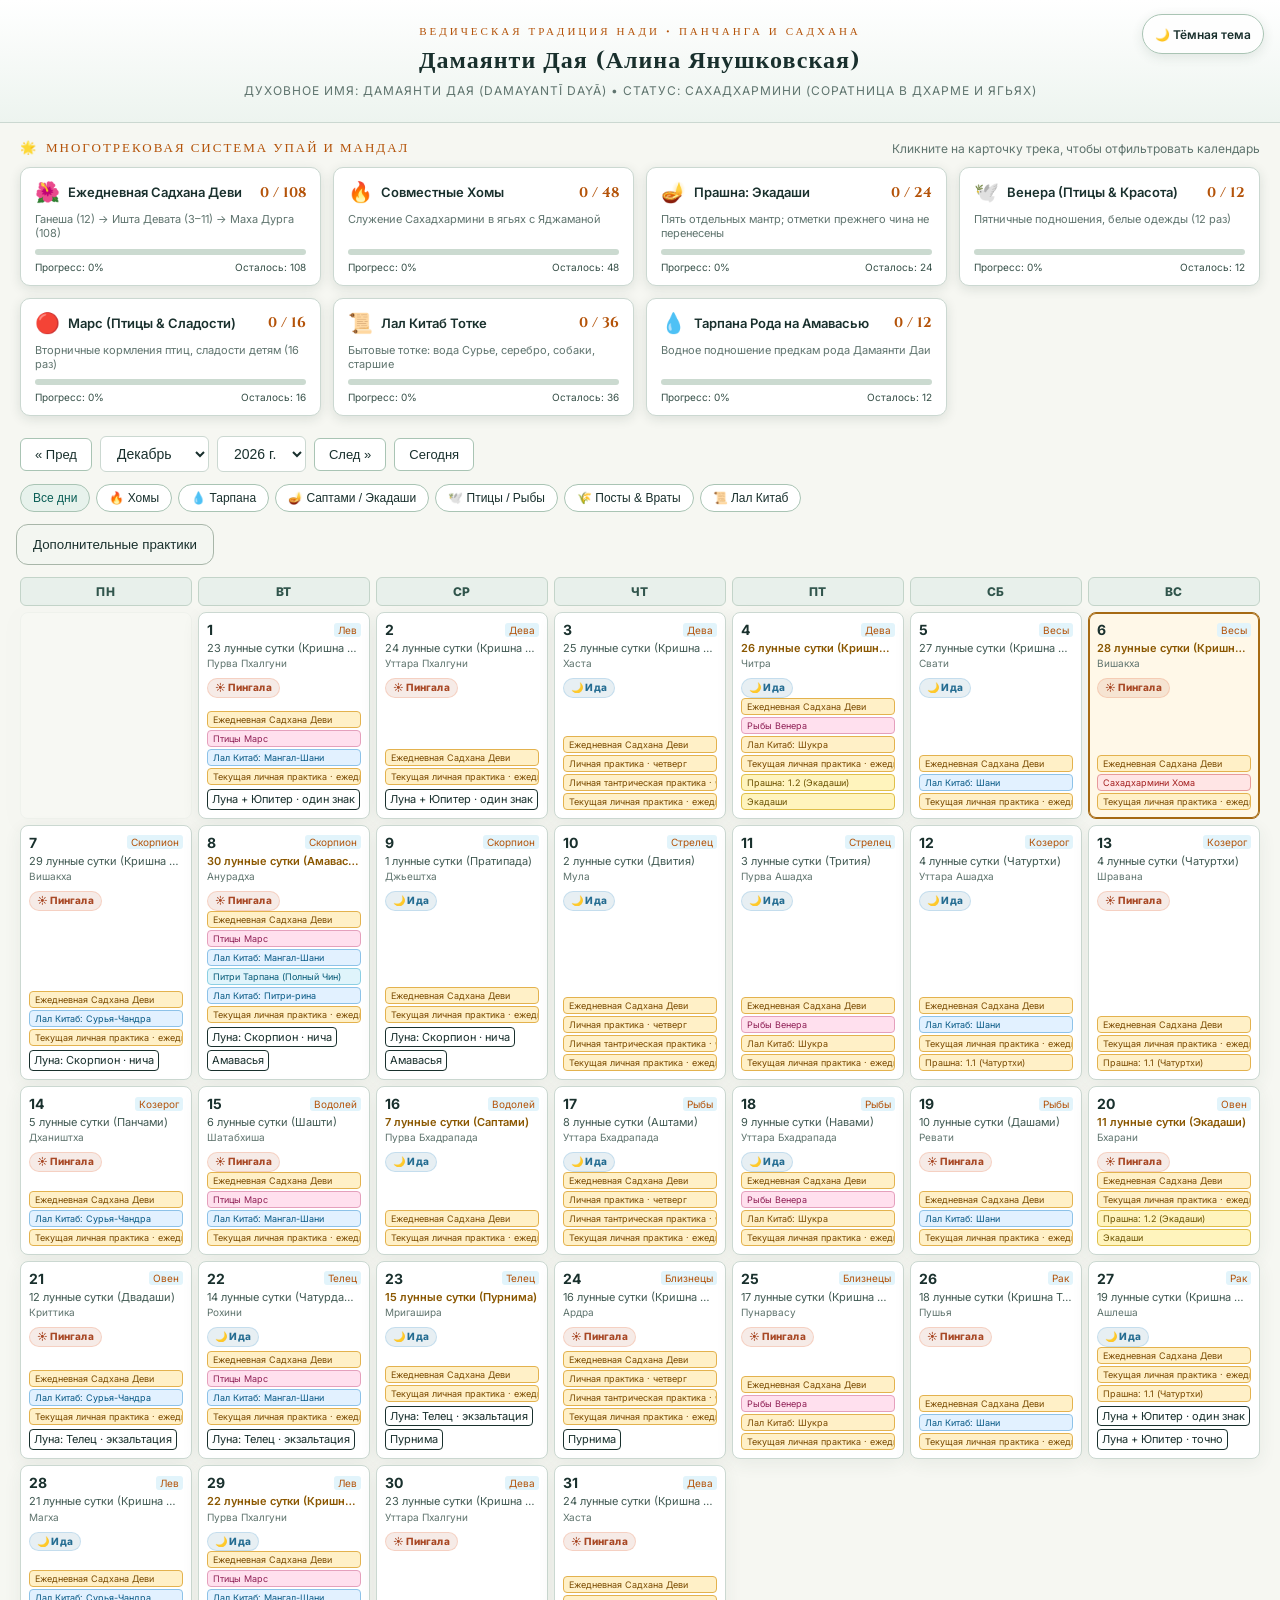
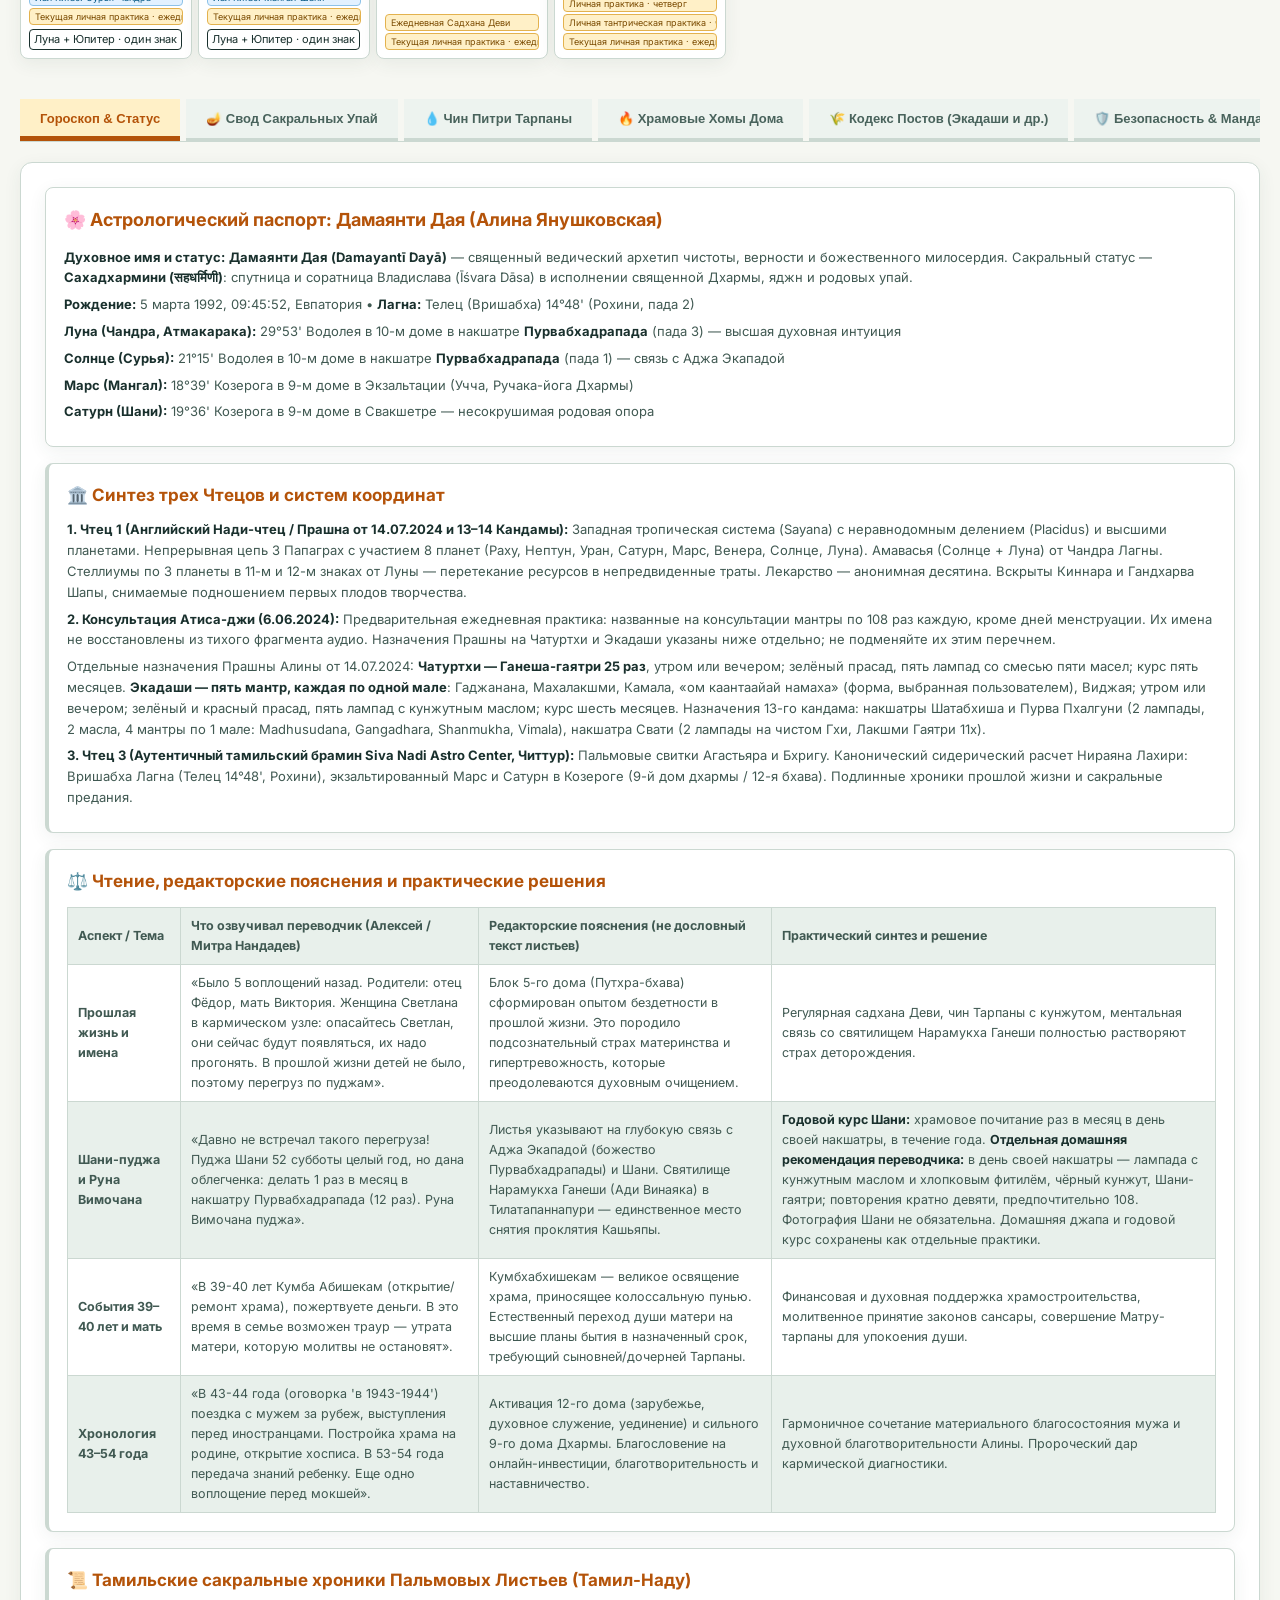
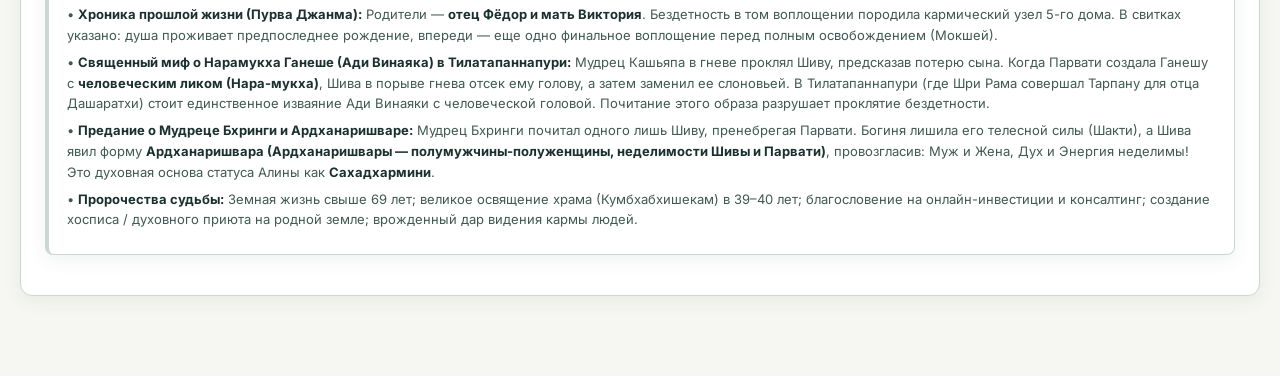
